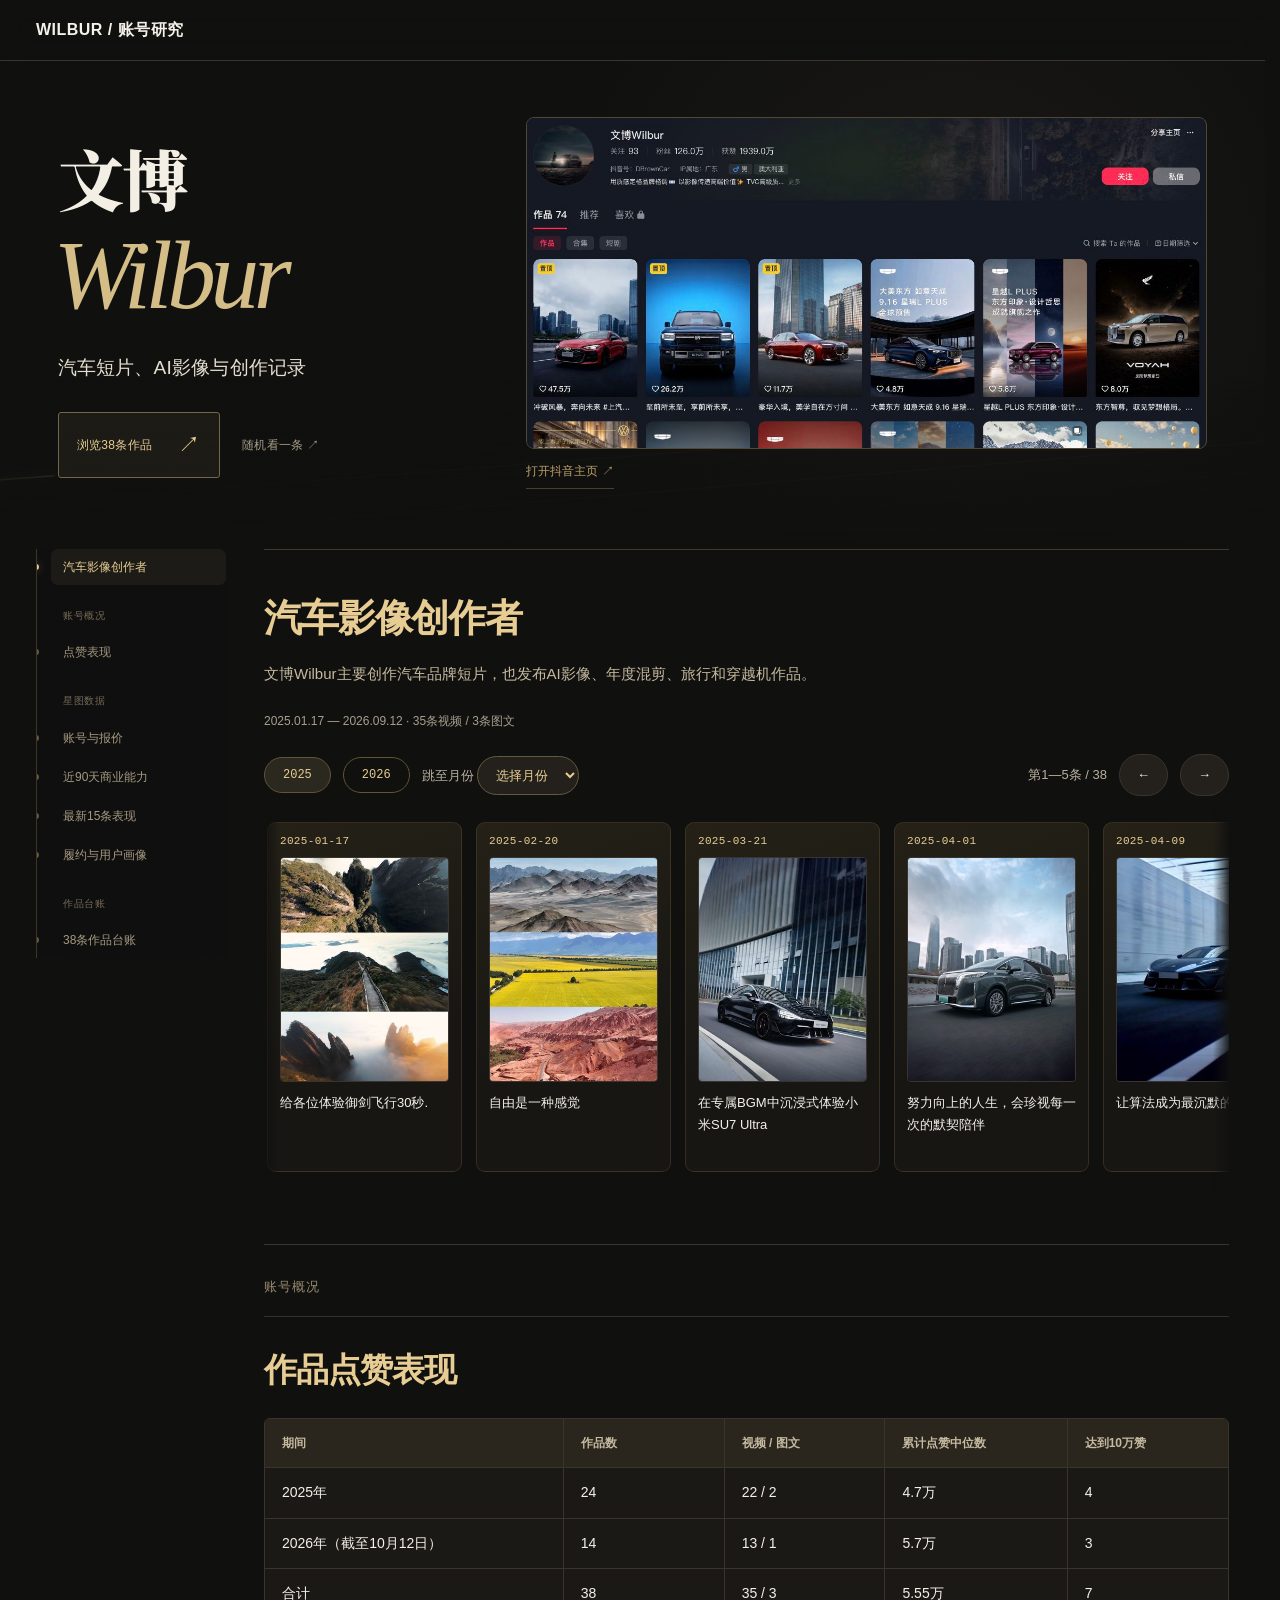
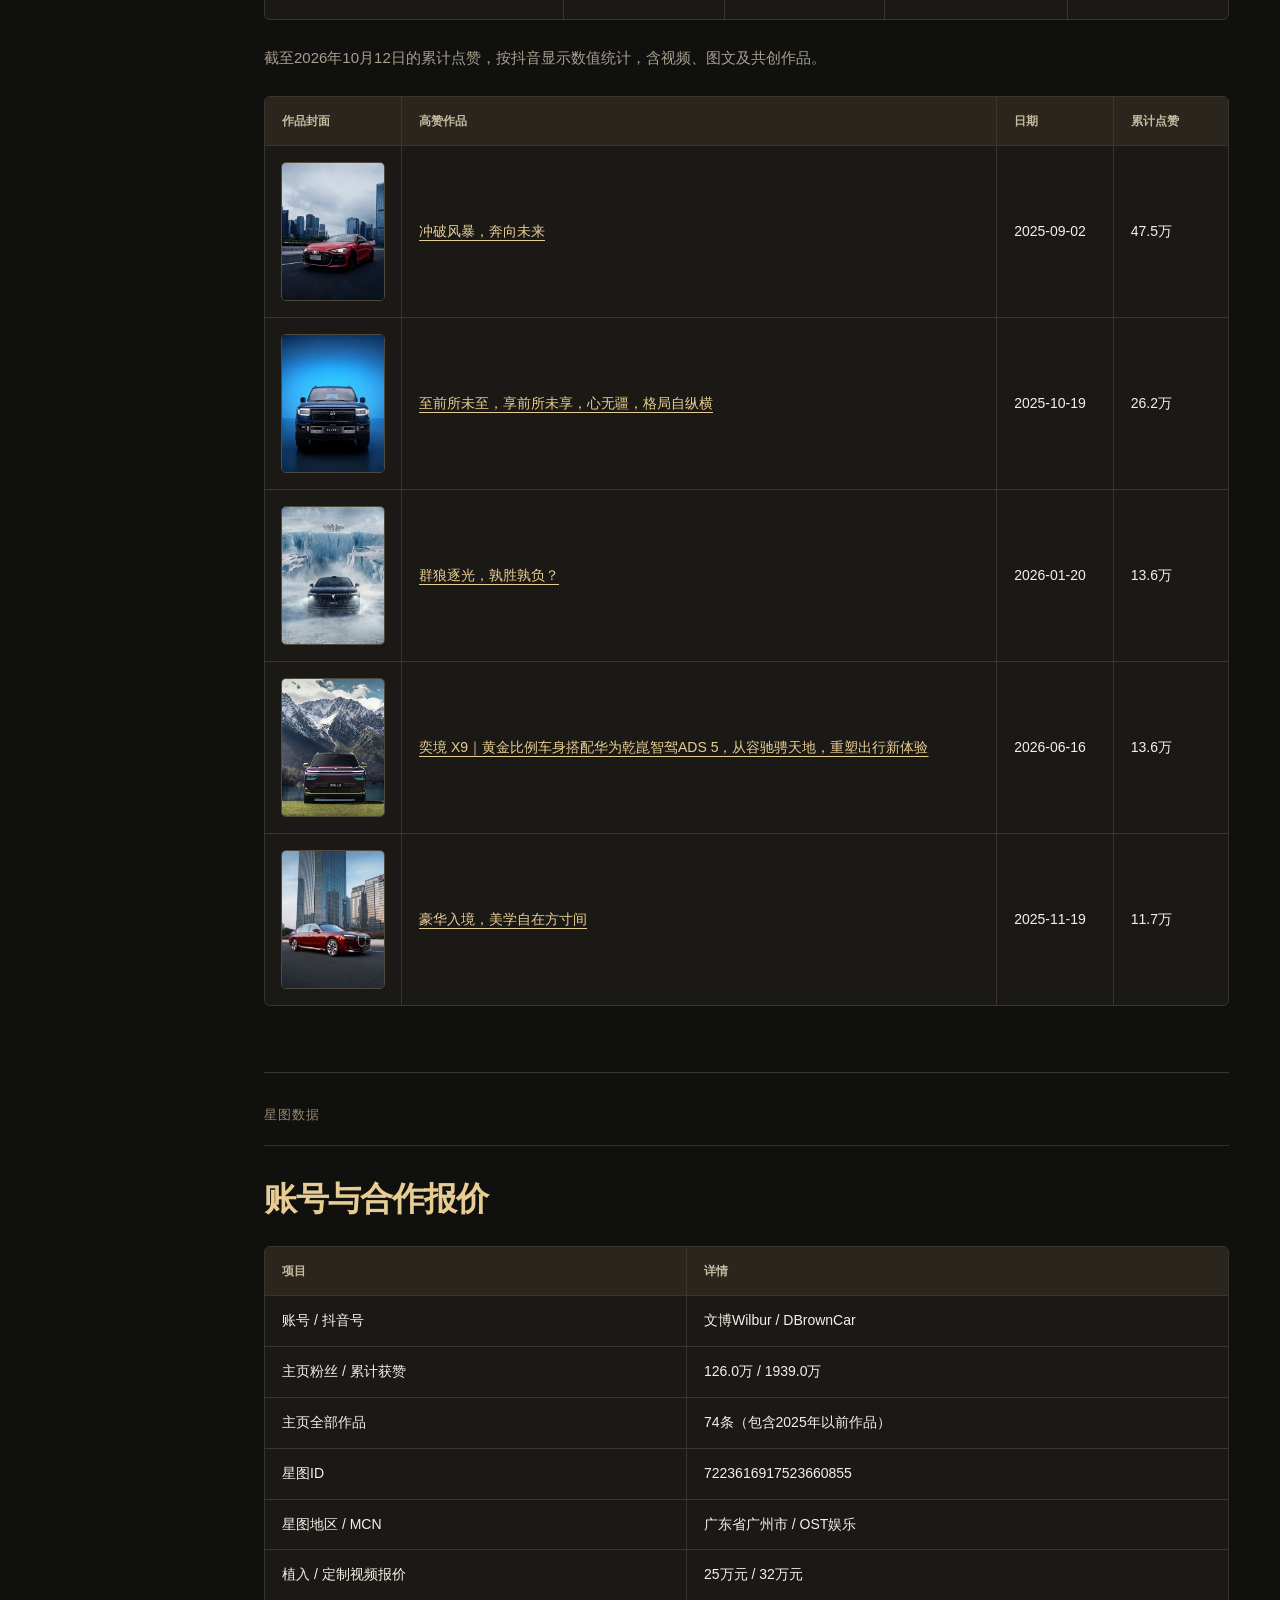
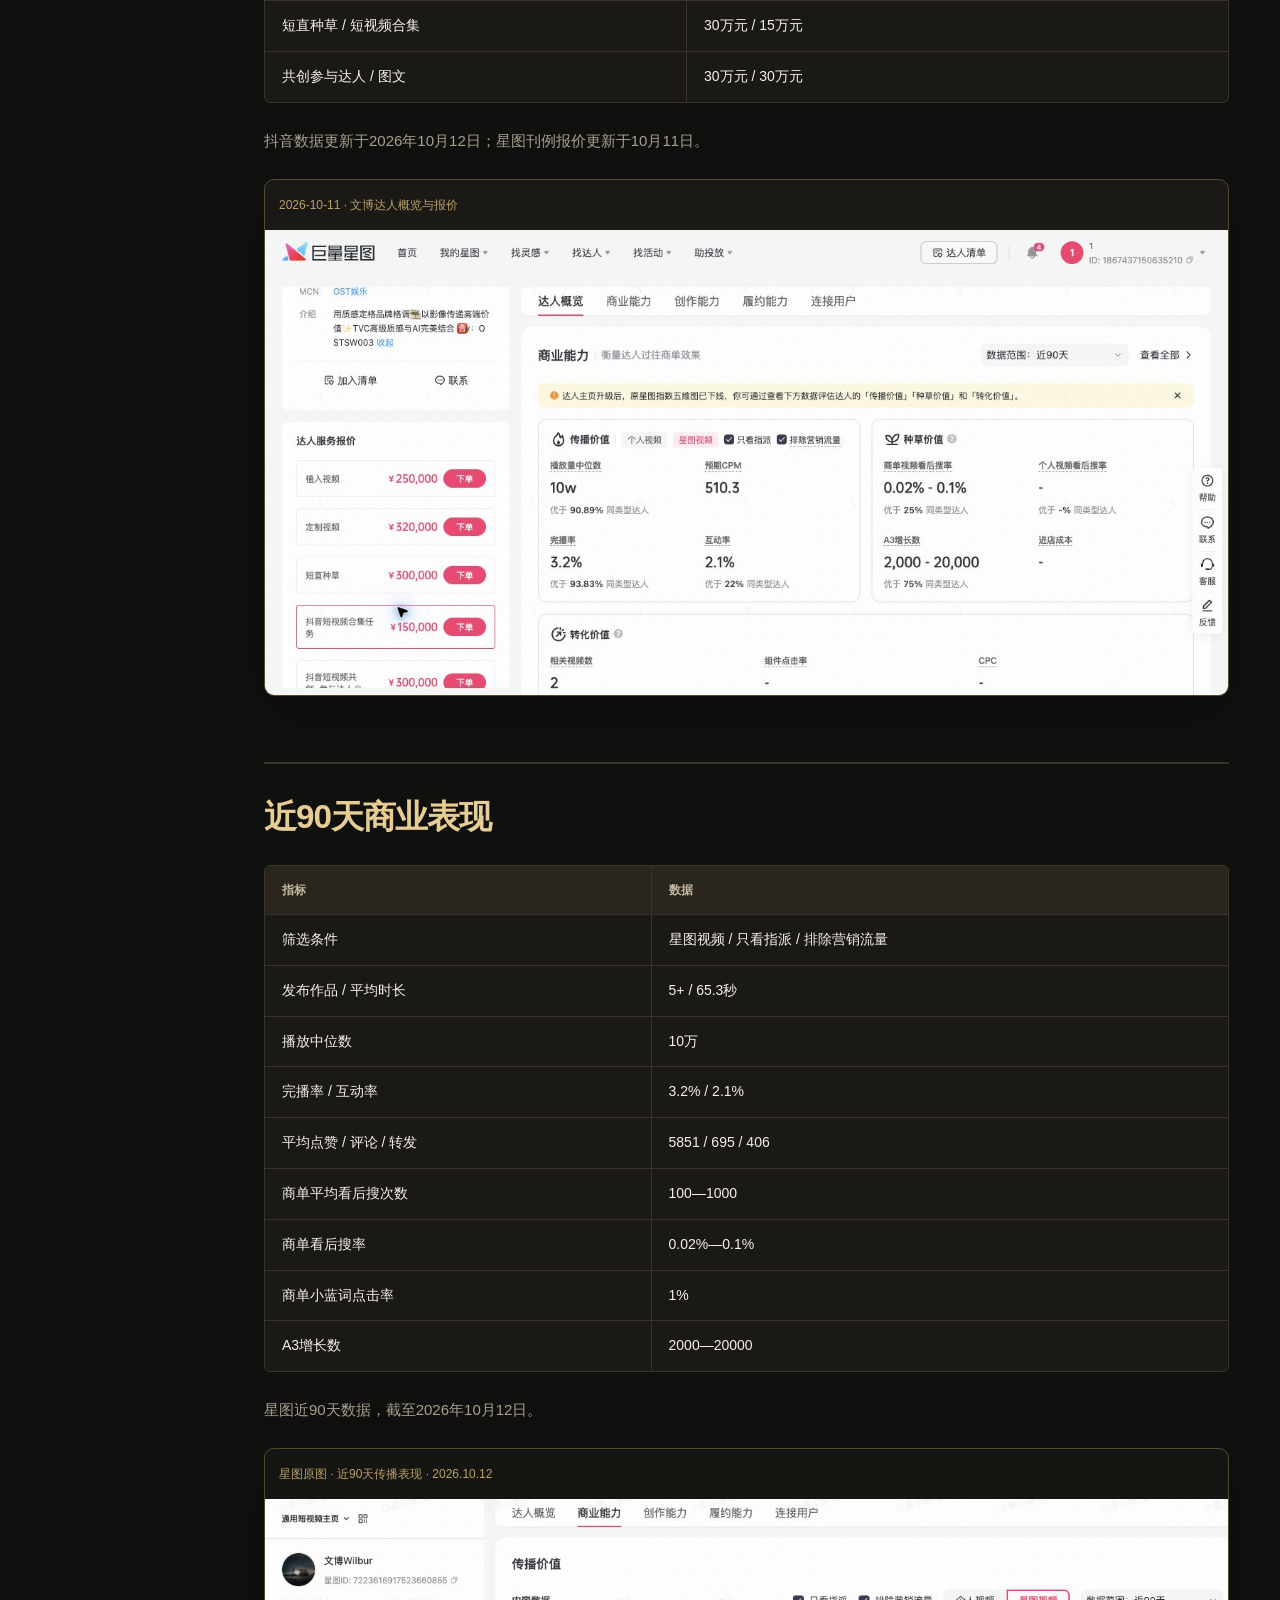
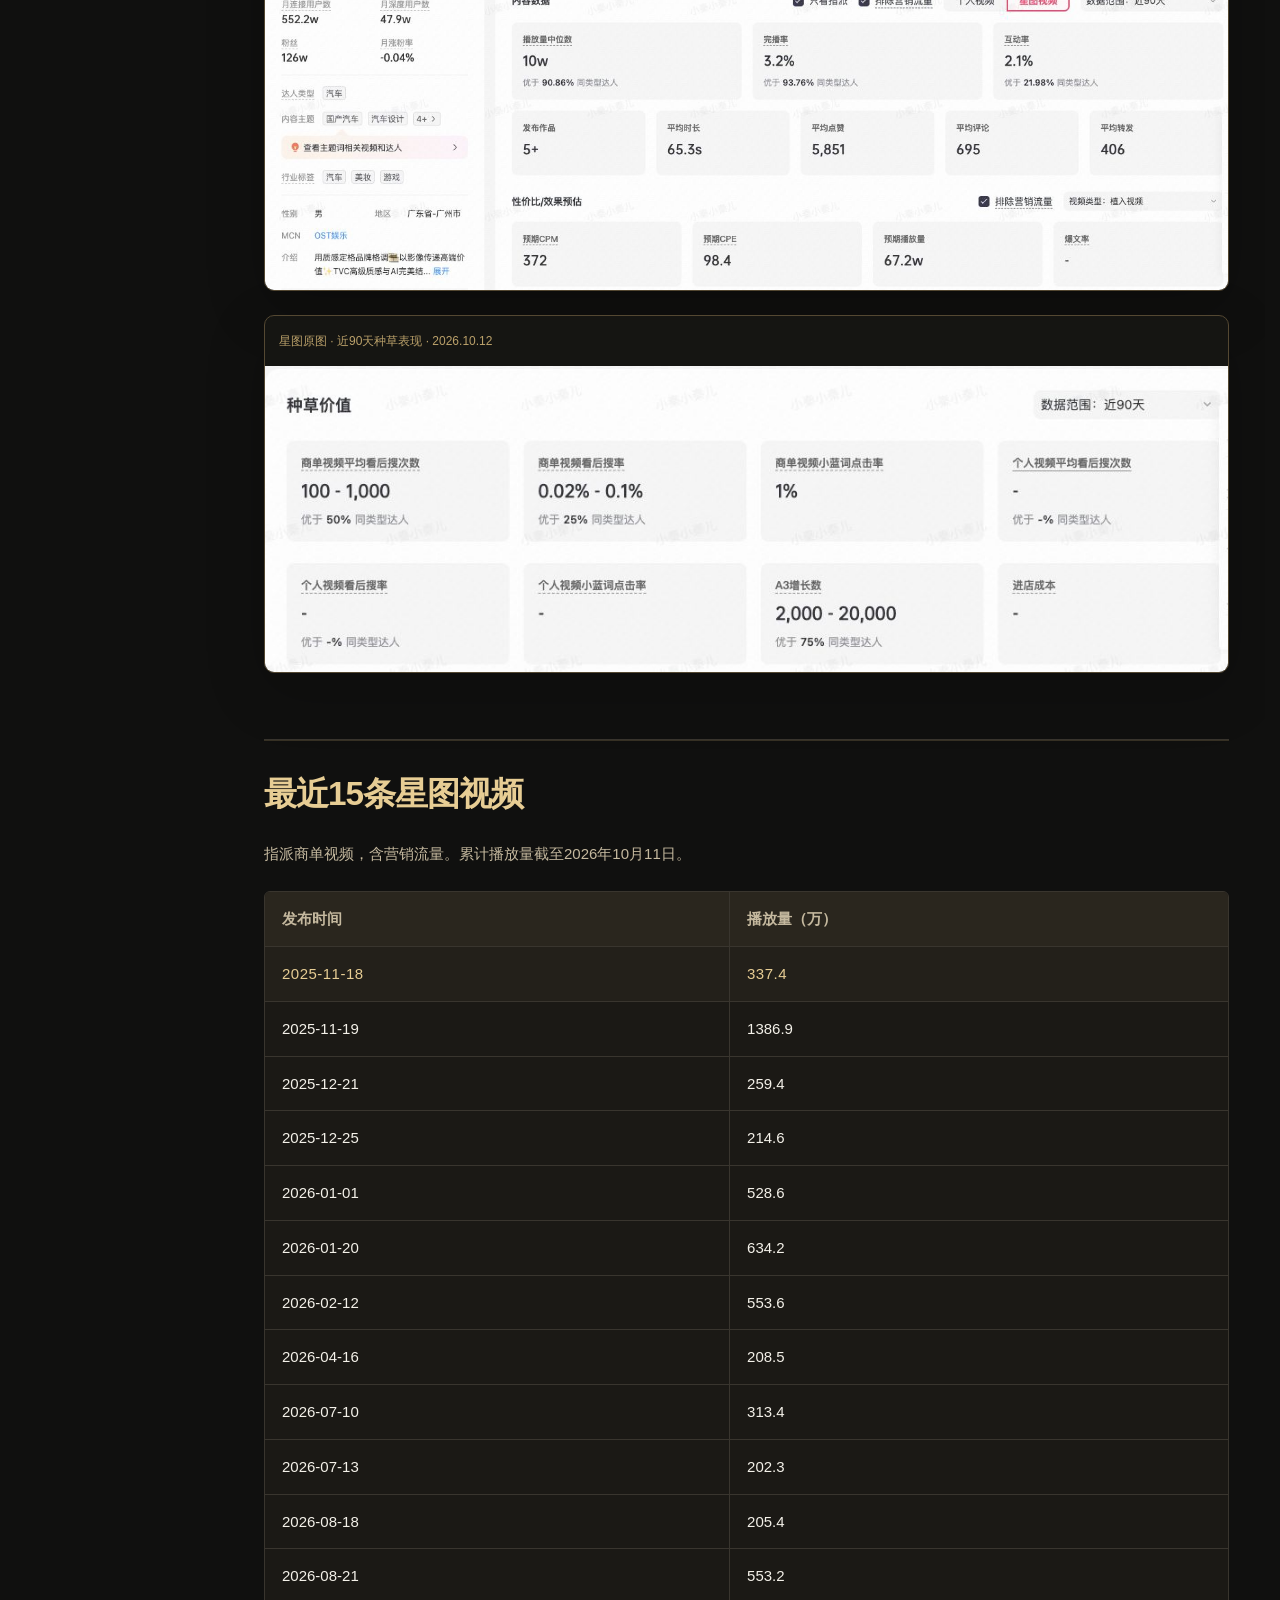
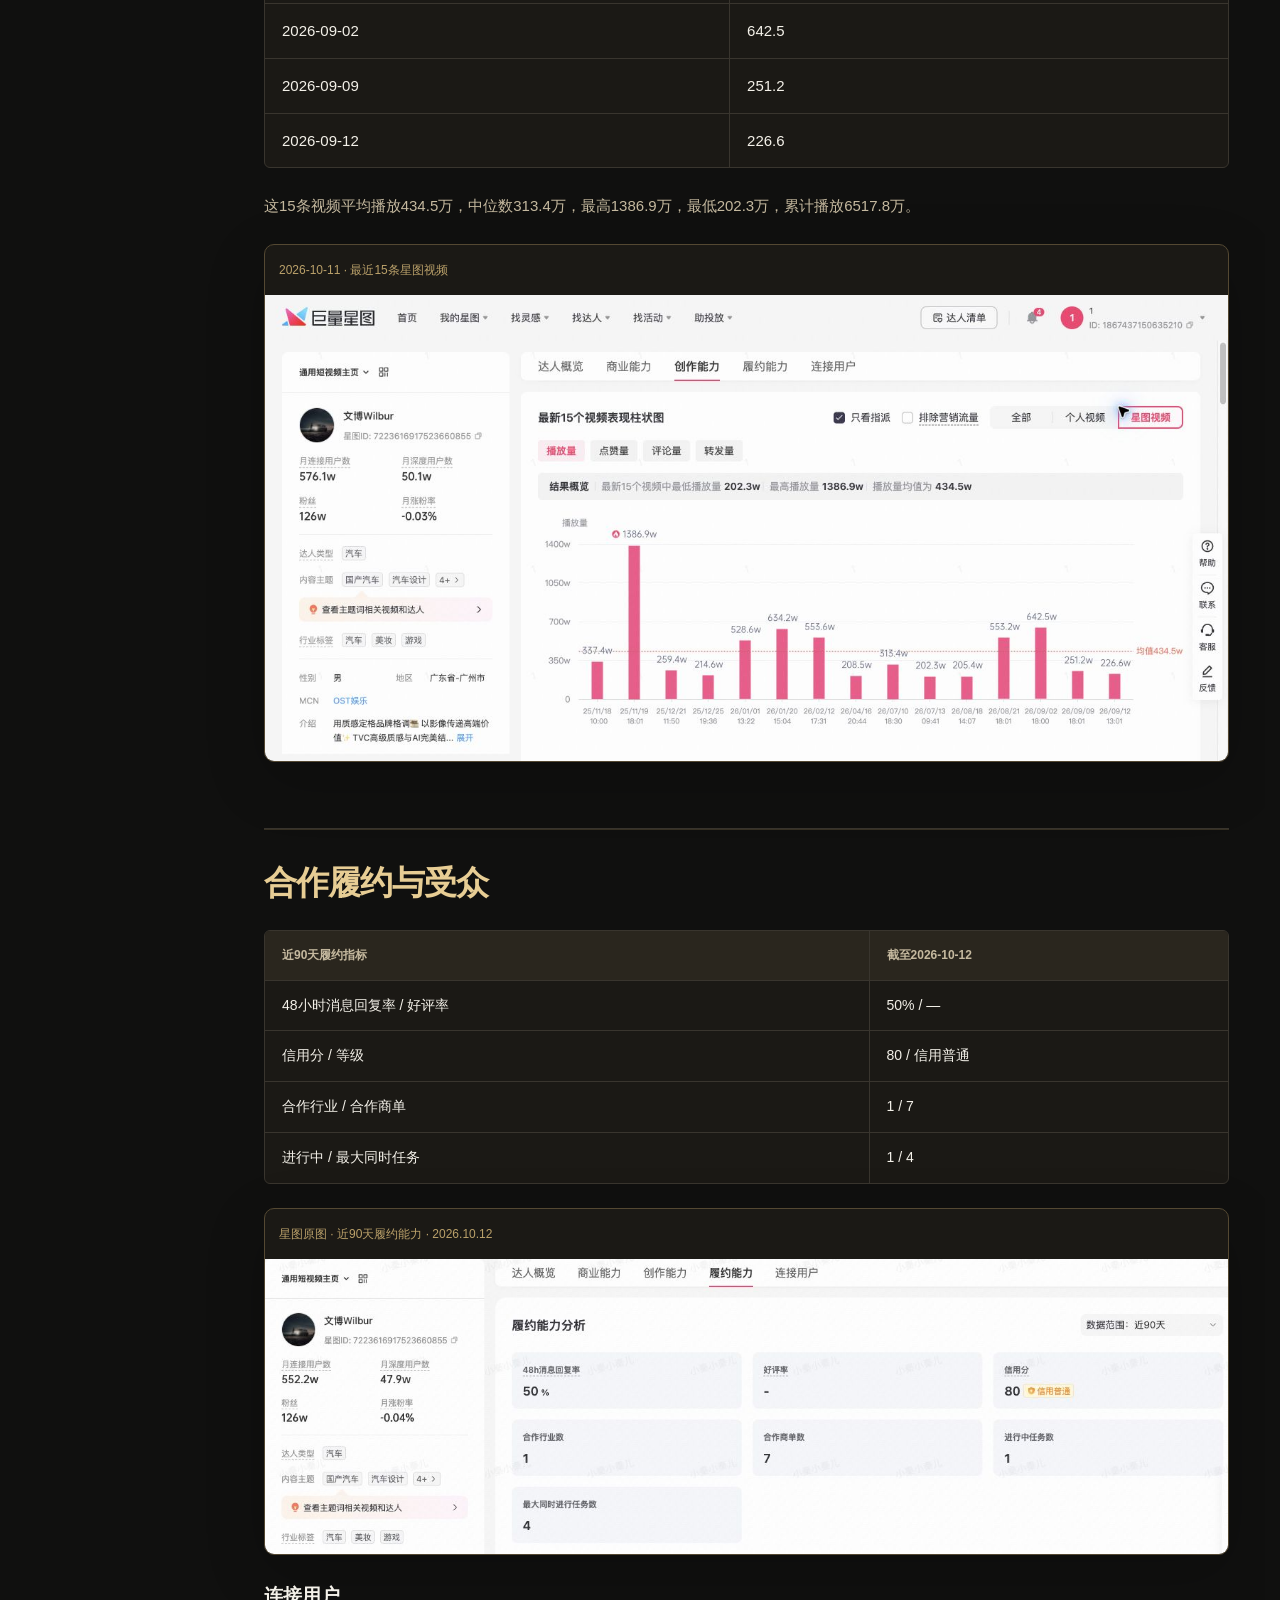
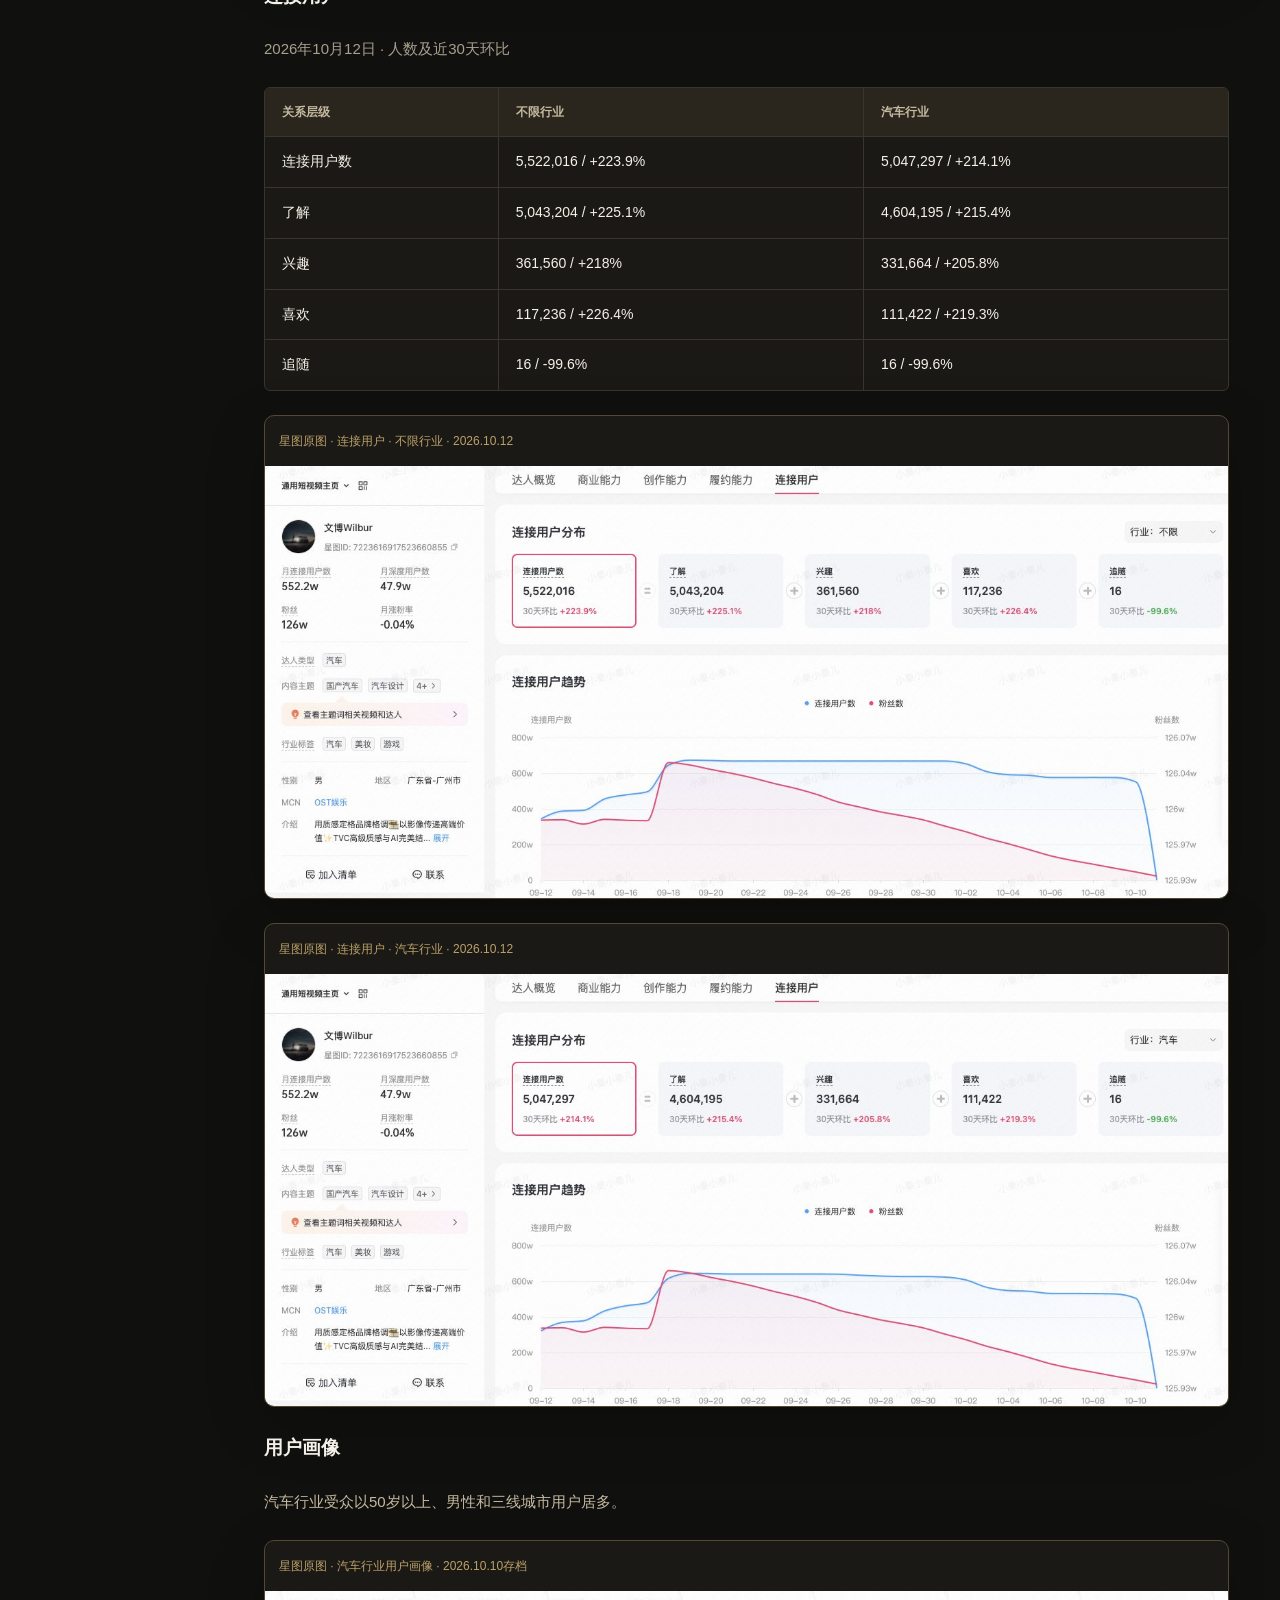
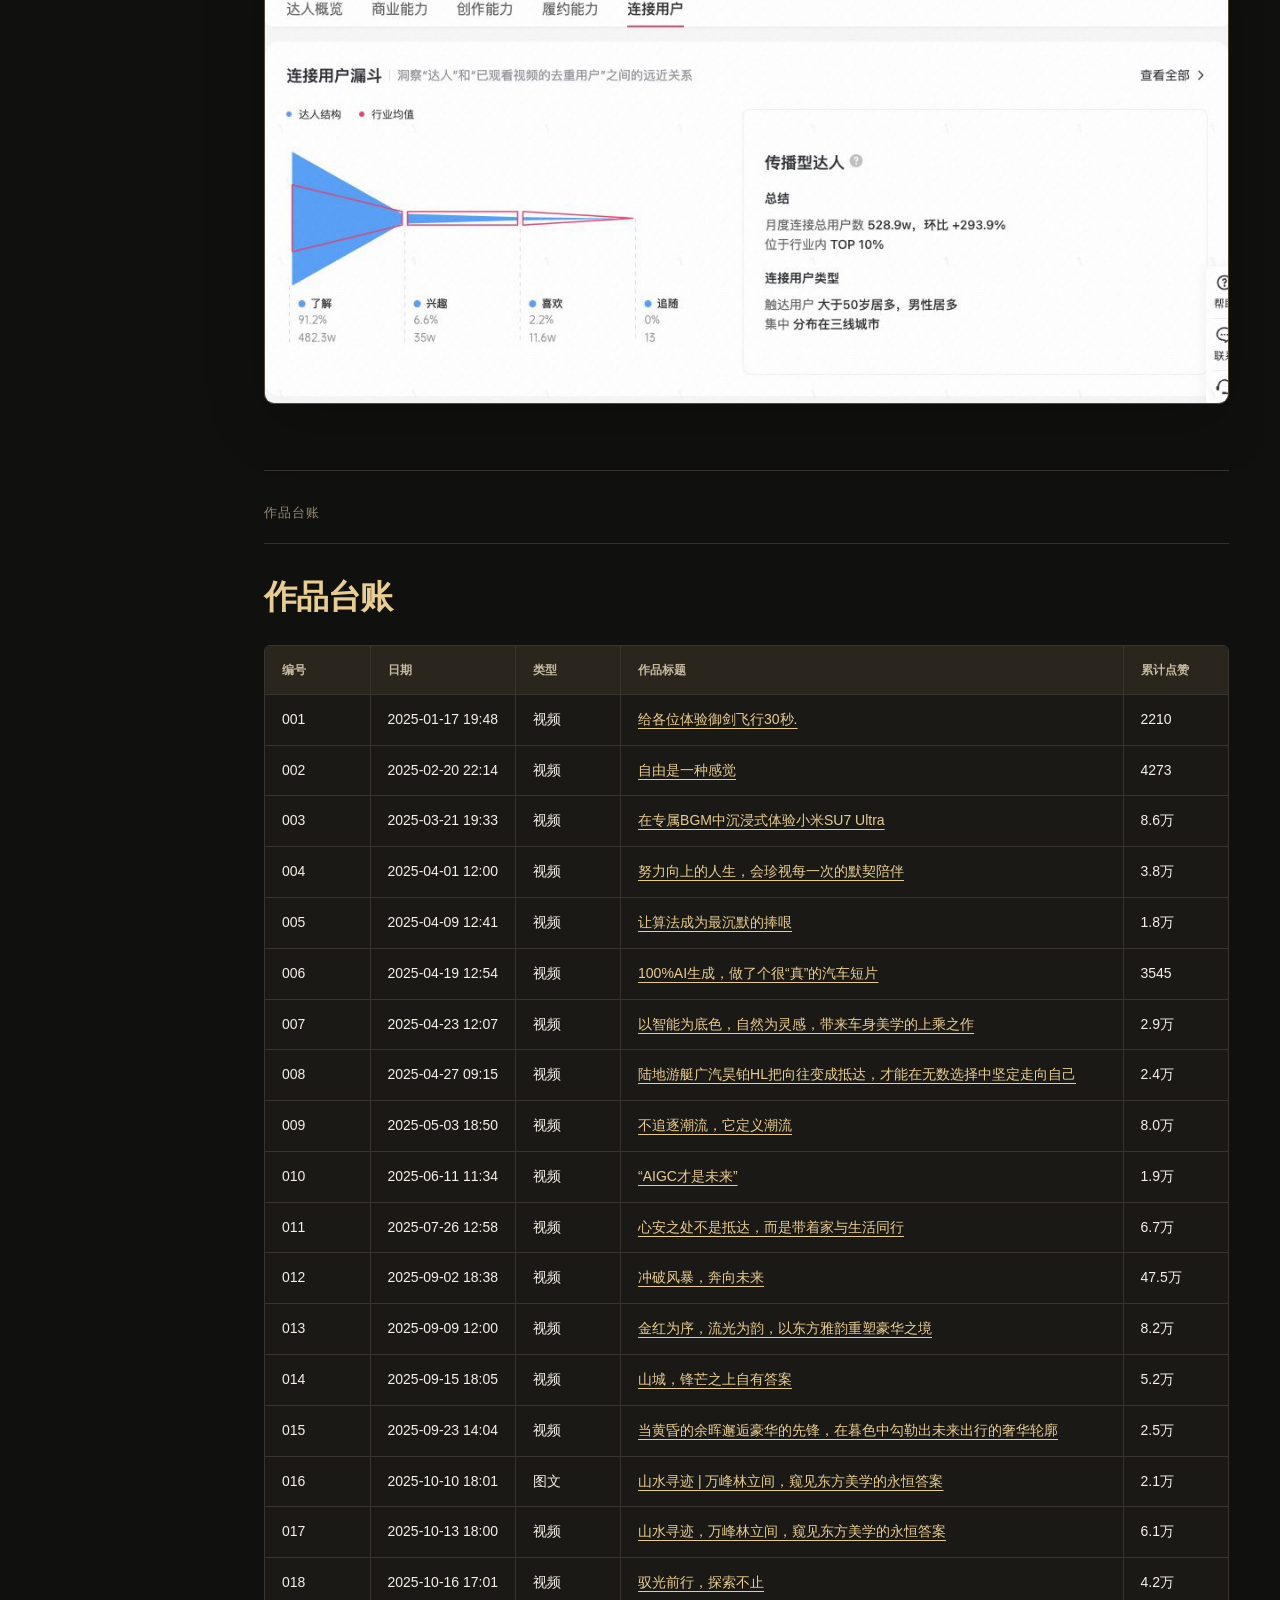
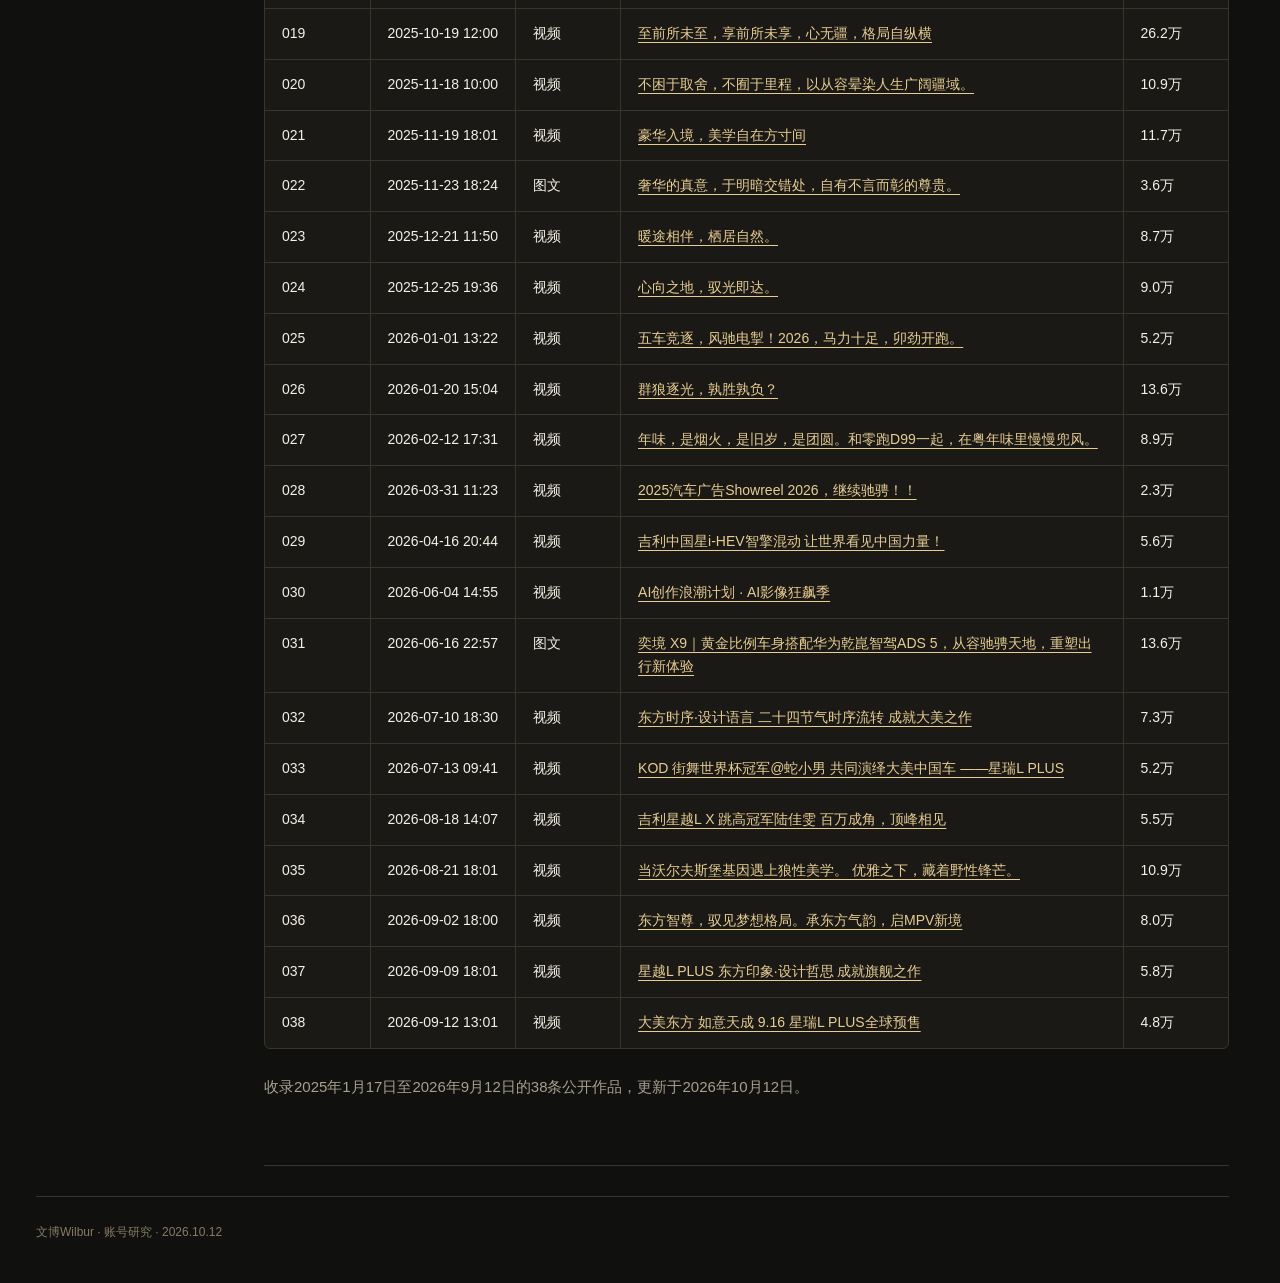
==== index.html @ b1f0f6d5 "Match sidebar creator section label with heading" ====
<!doctype html><html lang="zh-CN"><head><meta charset="utf-8"><meta name="viewport" content="width=device-width, initial-scale=1"><meta name="description" content="文博Wilbur，2025年至今公开作品时间线、真实封面与账号研究。"><title>文博Wilbur · 汽车影像研究</title><link rel="stylesheet" href="style.css"><link rel="stylesheet" href="wilbur.css?v=hero-layout-20261012"></head><body><header><div class="top"><a class="brand" href="#">WILBUR / 账号研究</a></div><div class="progress"></div></header><div class="hero modern-hero"><div class="hero-copy"><h1><span class="hero-name-cn">文博</span><span class="hero-name-en">Wilbur</span></h1><p class="hero-line">汽车短片、AI影像与创作记录</p><div class="hero-actions"><a class="start-reading" href="#timeline">浏览38条作品 <span>↗</span></a><button class="hero-random">随机看一条 ↗</button></div></div><div class="hero-gallery hero-profile"><div class="hero-gallery-inner"><button class="image-zoom hero-profile-shot" aria-label="放大文博抖音主页截图"><img src="assets/profile.png" width="1270" height="620" alt="文博Wilbur抖音主页，2026年10月12日截图"></button></div><a class="hero-account-link" href="https://www.douyin.com/user/MS4wLjABAAAAfcsv6IHdVB71cKGKNNSVqhjQp4huaR9O1pH9JF8JLadHslhi8GFaHE6Z5acv9zec" target="_blank" rel="noopener">打开抖音主页 ↗</a></div><div class="drive-scene" aria-hidden="true"><div class="drive-grid"></div><div class="drive-lane lane-one"></div><div class="drive-lane lane-two"></div><div class="drive-light"></div></div></div><div class="layout"><nav class="side" aria-label="报告目录"><a class="outline-link" href="#timeline">汽车影像创作者</a><span class="outline-group">账号概况</span><a class="outline-link" href="#performance">点赞表现</a><span class="outline-group">星图数据</span><a class="outline-link" href="#star">账号与报价</a><a class="outline-link" href="#business">近90天商业能力</a><a class="outline-link" href="#creative">最新15条表现</a><a class="outline-link" href="#audience">履约与用户画像</a><span class="outline-group">作品台账</span><a class="outline-link" href="#ledger">38条作品台账</a></nav><main><section id="timeline"><div class="section-head"><h2>汽车影像创作者</h2></div><p class="creator-intro">文博Wilbur主要创作汽车品牌短片，也发布AI影像、年度混剪、旅行和穿越机作品。</p><p class="scope-line">2025.01.17 — 2026.09.12 · 35条视频 / 3条图文</p><div class="film-toolbar"><button class="film-year" data-year="2025">2025</button><button class="film-year" data-year="2026">2026</button><label>跳至月份 <select id="film-month"><option value="">选择月份</option><option>2025-01</option><option>2025-02</option><option>2025-03</option><option>2025-04</option><option>2025-05</option><option>2025-06</option><option>2025-07</option><option>2025-09</option><option>2025-10</option><option>2025-11</option><option>2025-12</option><option>2026-01</option><option>2026-02</option><option>2026-03</option><option>2026-04</option><option>2026-06</option><option>2026-07</option><option>2026-08</option><option>2026-09</option></select></label><span id="film-progress"></span><button id="film-prev" class="btn" aria-label="向更早作品移动">←</button><button id="film-next" class="btn" aria-label="向更新作品移动">→</button></div><div class="film-stage"><div class="film-track" tabindex="0" aria-label="按时间正序的作品胶片带"><button class="film-card" data-i="0" aria-label="第1条，2025-01-17，给各位体验御剑飞行30秒."><time>2025-01-17<em></em></time><span class="film-art"><img class="film-cover" loading="lazy" src="covers/7460849857859685692.jpg" width="323" height="430" alt="原作品封面：给各位体验御剑飞行30秒."></span><strong>给各位体验御剑飞行30秒.</strong></button><button class="film-card" data-i="1" aria-label="第2条，2025-02-20，自由是一种感觉"><time>2025-02-20<em></em></time><span class="film-art"><img class="film-cover" loading="lazy" src="covers/7473504563211816249.jpg" width="323" height="430" alt="原作品封面：自由是一种感觉"></span><strong>自由是一种感觉</strong></button><button class="film-card" data-i="2" aria-label="第3条，2025-03-21，在专属BGM中沉浸式体验小米SU7 Ultra"><time>2025-03-21<em></em></time><span class="film-art"><img class="film-cover" loading="lazy" src="covers/7484195742333127995.jpg" width="323" height="430" alt="原作品封面：在专属BGM中沉浸式体验小米SU7 Ultra"></span><strong>在专属BGM中沉浸式体验小米SU7 Ultra</strong></button><button class="film-card" data-i="3" aria-label="第4条，2025-04-01，努力向上的人生，会珍视每一次的默契陪伴"><time>2025-04-01<em></em></time><span class="film-art"><img class="film-cover" loading="lazy" src="covers/7486715887626587451.jpg" width="323" height="430" alt="原作品封面：努力向上的人生，会珍视每一次的默契陪伴"></span><strong>努力向上的人生，会珍视每一次的默契陪伴</strong></button><button class="film-card" data-i="4" aria-label="第5条，2025-04-09，让算法成为最沉默的捧哏"><time>2025-04-09<em></em></time><span class="film-art"><img class="film-cover" loading="lazy" src="covers/7491168813887540539.jpg" width="323" height="430" alt="原作品封面：让算法成为最沉默的捧哏"></span><strong>让算法成为最沉默的捧哏</strong></button><button class="film-card" data-i="5" aria-label="第6条，2025-04-19，100%AI生成，做了个很“真”的汽车短片"><time>2025-04-19<em></em></time><span class="film-art"><img class="film-cover" loading="lazy" src="covers/7494883052229807418.jpg" width="323" height="430" alt="原作品封面：100%AI生成，做了个很“真”的汽车短片"></span><strong>100%AI生成，做了个很“真”的汽车短片</strong></button><button class="film-card" data-i="6" aria-label="第7条，2025-04-23，以智能为底色，自然为灵感，带来车身美学的上乘之作"><time>2025-04-23<em></em></time><span class="film-art"><img class="film-cover" loading="lazy" src="covers/7496184394651045179.jpg" width="323" height="430" alt="原作品封面：以智能为底色，自然为灵感，带来车身美学的上乘之作"></span><strong>以智能为底色，自然为灵感，带来车身美学的上乘之作</strong></button><button class="film-card" data-i="7" aria-label="第8条，2025-04-27，陆地游艇广汽昊铂HL把向往变成抵达，才能在无数选择中坚定走向自己"><time>2025-04-27<em></em></time><span class="film-art"><img class="film-cover" loading="lazy" src="covers/7497611413758774587.jpg" width="323" height="430" alt="原作品封面：陆地游艇广汽昊铂HL把向往变成抵达，才能在无数选择中坚定走向自己"></span><strong>陆地游艇广汽昊铂HL把向往变成抵达，才能在无数选择中坚定走向自己</strong></button><button class="film-card" data-i="8" aria-label="第9条，2025-05-03，不追逐潮流，它定义潮流"><time>2025-05-03<em></em></time><span class="film-art"><img class="film-cover" loading="lazy" src="covers/7500148041053654332.jpg" width="323" height="430" alt="原作品封面：不追逐潮流，它定义潮流"></span><strong>不追逐潮流，它定义潮流</strong></button><button class="film-card" data-i="9" aria-label="第10条，2025-06-11，“AIGC才是未来”"><time>2025-06-11<em></em></time><span class="film-art"><img class="film-cover" loading="lazy" src="covers/7514529995629612345.jpg" width="323" height="430" alt="原作品封面：“AIGC才是未来”"></span><strong>“AIGC才是未来”</strong></button><button class="film-card" data-i="10" aria-label="第11条，2025-07-26，心安之处不是抵达，而是带着家与生活同行"><time>2025-07-26<em></em></time><span class="film-art"><img class="film-cover" loading="lazy" src="covers/7531233582686326074.jpg" width="323" height="430" alt="原作品封面：心安之处不是抵达，而是带着家与生活同行"></span><strong>心安之处不是抵达，而是带着家与生活同行</strong></button><button class="film-card" data-i="11" aria-label="第12条，2025-09-02，冲破风暴，奔向未来"><time>2025-09-02<em></em></time><span class="film-art"><img class="film-cover" loading="lazy" src="covers/7545371178350546234.jpg" width="323" height="430" alt="原作品封面：冲破风暴，奔向未来"></span><strong>冲破风暴，奔向未来</strong></button><button class="film-card" data-i="12" aria-label="第13条，2025-09-09，金红为序，流光为韵，以东方雅韵重塑豪华之境"><time>2025-09-09<em></em></time><span class="film-art"><img class="film-cover" loading="lazy" src="covers/7547738810286624059.jpg" width="323" height="430" alt="原作品封面：金红为序，流光为韵，以东方雅韵重塑豪华之境"></span><strong>金红为序，流光为韵，以东方雅韵重塑豪华之境</strong></button><button class="film-card" data-i="13" aria-label="第14条，2025-09-15，山城，锋芒之上自有答案"><time>2025-09-15<em></em></time><span class="film-art"><img class="film-cover" loading="lazy" src="covers/7549793632922209596.jpg" width="323" height="430" alt="原作品封面：山城，锋芒之上自有答案"></span><strong>山城，锋芒之上自有答案</strong></button><button class="film-card" data-i="14" aria-label="第15条，2025-09-23，当黄昏的余晖邂逅豪华的先锋，在暮色中勾勒出未来出行的奢华轮廓"><time>2025-09-23<em></em></time><span class="film-art"><img class="film-cover" loading="lazy" src="covers/7553161465496603962.jpg" width="323" height="430" alt="原作品封面：当黄昏的余晖邂逅豪华的先锋，在暮色中勾勒出未来出行的奢华轮廓"></span><strong>当黄昏的余晖邂逅豪华的先锋，在暮色中勾勒出未来出行的奢华轮廓</strong></button><button class="film-card" data-i="15" aria-label="第16条，2025-10-10，山水寻迹 | 万峰林立间，窥见东方美学的永恒答案"><time>2025-10-10<em>图文</em></time><span class="film-art"><img class="film-cover" loading="lazy" src="covers/7559184441769659705.jpg" width="323" height="430" alt="原作品封面：山水寻迹 | 万峰林立间，窥见东方美学的永恒答案"></span><strong>山水寻迹 | 万峰林立间，窥见东方美学的永恒答案</strong></button><button class="film-card" data-i="16" aria-label="第17条，2025-10-13，山水寻迹，万峰林立间，窥见东方美学的永恒答案"><time>2025-10-13<em></em></time><span class="film-art"><img class="film-cover" loading="lazy" src="covers/7560275098596412732.jpg" width="323" height="430" alt="原作品封面：山水寻迹，万峰林立间，窥见东方美学的永恒答案"></span><strong>山水寻迹，万峰林立间，窥见东方美学的永恒答案</strong></button><button class="film-card" data-i="17" aria-label="第18条，2025-10-16，驭光前行，探索不止"><time>2025-10-16<em></em></time><span class="film-art"><img class="film-cover" loading="lazy" src="covers/7561687374112836923.jpg" width="323" height="430" alt="原作品封面：驭光前行，探索不止"></span><strong>驭光前行，探索不止</strong></button><button class="film-card" data-i="18" aria-label="第19条，2025-10-19，至前所未至，享前所未享，心无疆，格局自纵横"><time>2025-10-19<em></em></time><span class="film-art"><img class="film-cover" loading="lazy" src="covers/7562530556215774521.jpg" width="323" height="430" alt="原作品封面：至前所未至，享前所未享，心无疆，格局自纵横"></span><strong>至前所未至，享前所未享，心无疆，格局自纵横</strong></button><button class="film-card" data-i="19" aria-label="第20条，2025-11-18，不困于取舍，不囿于里程，以从容晕染人生广阔疆域。"><time>2025-11-18<em></em></time><span class="film-art"><img class="film-cover" loading="lazy" src="covers/7572166191164514993.jpg" width="323" height="430" alt="原作品封面：不困于取舍，不囿于里程，以从容晕染人生广阔疆域。"></span><strong>不困于取舍，不囿于里程，以从容晕染人生广阔疆域。</strong></button><button class="film-card" data-i="20" aria-label="第21条，2025-11-19，豪华入境，美学自在方寸间"><time>2025-11-19<em></em></time><span class="film-art"><img class="film-cover" loading="lazy" src="covers/7574335920816932209.jpg" width="323" height="430" alt="原作品封面：豪华入境，美学自在方寸间"></span><strong>豪华入境，美学自在方寸间</strong></button><button class="film-card" data-i="21" aria-label="第22条，2025-11-23，奢华的真意，于明暗交错处，自有不言而彰的尊贵。"><time>2025-11-23<em>图文</em></time><span class="film-art"><img class="film-cover" loading="lazy" src="covers/7575854670037477297.jpg" width="323" height="430" alt="原作品封面：奢华的真意，于明暗交错处，自有不言而彰的尊贵。"></span><strong>奢华的真意，于明暗交错处，自有不言而彰的尊贵。</strong></button><button class="film-card" data-i="22" aria-label="第23条，2025-12-21，暖途相伴，栖居⾃然。"><time>2025-12-21<em></em></time><span class="film-art"><img class="film-cover" loading="lazy" src="covers/7585995519324622138.jpg" width="323" height="430" alt="原作品封面：暖途相伴，栖居⾃然。"></span><strong>暖途相伴，栖居⾃然。</strong></button><button class="film-card" data-i="23" aria-label="第24条，2025-12-25，⼼向之地，驭光即达。"><time>2025-12-25<em></em></time><span class="film-art"><img class="film-cover" loading="lazy" src="covers/7587733475689893169.jpg" width="323" height="430" alt="原作品封面：⼼向之地，驭光即达。"></span><strong>⼼向之地，驭光即达。</strong></button><button class="film-card" data-i="24" aria-label="第25条，2026-01-01，五车竞逐，风驰电掣！2026，马力十足，卯劲开跑。"><time>2026-01-01<em></em></time><span class="film-art"><img class="film-cover" loading="lazy" src="covers/7590233492169607345.jpg" width="323" height="430" alt="原作品封面：五车竞逐，风驰电掣！2026，马力十足，卯劲开跑。"></span><strong>五车竞逐，风驰电掣！2026，马力十足，卯劲开跑。</strong></button><button class="film-card" data-i="25" aria-label="第26条，2026-01-20，群狼逐光，孰胜孰负？"><time>2026-01-20<em></em></time><span class="film-art"><img class="film-cover" loading="lazy" src="covers/7592557908073819897.jpg" width="323" height="430" alt="原作品封面：群狼逐光，孰胜孰负？"></span><strong>群狼逐光，孰胜孰负？</strong></button><button class="film-card" data-i="26" aria-label="第27条，2026-02-12，年味，是烟火，是旧岁，是团圆。和零跑D99一起，在粤年味里慢慢兜风。"><time>2026-02-12<em></em></time><span class="film-art"><img class="film-cover" loading="lazy" src="covers/7605835552190137521.jpg" width="323" height="430" alt="原作品封面：年味，是烟火，是旧岁，是团圆。和零跑D99一起，在粤年味里慢慢兜风。"></span><strong>年味，是烟火，是旧岁，是团圆。和零跑D99一起，在粤年味里慢慢兜风。</strong></button><button class="film-card" data-i="27" aria-label="第28条，2026-03-31，2025汽车广告Showreel 2026，继续驰骋！！"><time>2026-03-31<em></em></time><span class="film-art"><img class="film-cover" loading="lazy" src="covers/7623252483519467121.jpg" width="323" height="430" alt="原作品封面：2025汽车广告Showreel 2026，继续驰骋！！"></span><strong>2025汽车广告Showreel 2026，继续驰骋！！</strong></button><button class="film-card" data-i="28" aria-label="第29条，2026-04-16，吉利中国星i-HEV智擎混动 让世界看见中国力量！"><time>2026-04-16<em></em></time><span class="film-art"><img class="film-cover" loading="lazy" src="covers/7629303437021433521.jpg" width="323" height="430" alt="原作品封面：吉利中国星i-HEV智擎混动 让世界看见中国力量！"></span><strong>吉利中国星i-HEV智擎混动 让世界看见中国力量！</strong></button><button class="film-card" data-i="29" aria-label="第30条，2026-06-04，AI创作浪潮计划 · AI影像狂飙季"><time>2026-06-04<em></em></time><span class="film-art"><img class="film-cover" loading="lazy" src="covers/7647430247970068091.jpg" width="323" height="430" alt="原作品封面：AI创作浪潮计划 · AI影像狂飙季"></span><strong>AI创作浪潮计划 · AI影像狂飙季</strong></button><button class="film-card" data-i="30" aria-label="第31条，2026-06-16，奕境 X9｜黄金比例车身搭配华为乾崑智驾ADS 5，从容驰骋天地，重塑出行新体验"><time>2026-06-16<em>图文</em></time><span class="film-art"><img class="film-cover" loading="lazy" src="covers/7652002006555969009.jpg" width="323" height="430" alt="原作品封面：奕境 X9｜黄金比例车身搭配华为乾崑智驾ADS 5，从容驰骋天地，重塑出行新体验"></span><strong>奕境 X9｜黄金比例车身搭配华为乾崑智驾ADS 5，从容驰骋天地，重塑出行新体验</strong></button><button class="film-card" data-i="31" aria-label="第32条，2026-07-10，东方时序·设计语言 二十四节气时序流转 成就大美之作"><time>2026-07-10<em></em></time><span class="film-art"><img class="film-cover" loading="lazy" src="covers/7660794986871860593.jpg" width="323" height="430" alt="原作品封面：东方时序·设计语言 二十四节气时序流转 成就大美之作"></span><strong>东方时序·设计语言 二十四节气时序流转 成就大美之作</strong></button><button class="film-card" data-i="32" aria-label="第33条，2026-07-13，KOD 街舞世界杯冠军@蛇小男 共同演绎大美中国车 ——星瑞L PLUS"><time>2026-07-13<em></em></time><span class="film-art"><img class="film-cover" loading="lazy" src="covers/7661229748567771761.jpg" width="323" height="430" alt="原作品封面：KOD 街舞世界杯冠军@蛇小男 共同演绎大美中国车 ——星瑞L PLUS"></span><strong>KOD 街舞世界杯冠军@蛇小男 共同演绎大美中国车 ——星瑞L PLUS</strong></button><button class="film-card" data-i="33" aria-label="第34条，2026-08-18，吉利星越L X 跳高冠军陆佳雯 百万成角，顶峰相见"><time>2026-08-18<em></em></time><span class="film-art"><img class="film-cover" loading="lazy" src="covers/7675209980656555249.jpg" width="323" height="430" alt="原作品封面：吉利星越L X 跳高冠军陆佳雯 百万成角，顶峰相见"></span><strong>吉利星越L X 跳高冠军陆佳雯 百万成角，顶峰相见</strong></button><button class="film-card" data-i="34" aria-label="第35条，2026-08-21，当沃尔夫斯堡基因遇上狼性美学。 优雅之下，藏着野性锋芒。"><time>2026-08-21<em></em></time><span class="film-art"><img class="film-cover" loading="lazy" src="covers/7676365872517425841.jpg" width="323" height="430" alt="原作品封面：当沃尔夫斯堡基因遇上狼性美学。 优雅之下，藏着野性锋芒。"></span><strong>当沃尔夫斯堡基因遇上狼性美学。 优雅之下，藏着野性锋芒。</strong></button><button class="film-card" data-i="35" aria-label="第36条，2026-09-02，东方智尊，驭见梦想格局。承东方气韵，启MPV新境"><time>2026-09-02<em></em></time><span class="film-art"><img class="film-cover" loading="lazy" src="covers/7680456800948410618.jpg" width="323" height="430" alt="原作品封面：东方智尊，驭见梦想格局。承东方气韵，启MPV新境"></span><strong>东方智尊，驭见梦想格局。承东方气韵，启MPV新境</strong></button><button class="film-card" data-i="36" aria-label="第37条，2026-09-09，星越L PLUS 东方印象·设计哲思 成就旗舰之作"><time>2026-09-09<em></em></time><span class="film-art"><img class="film-cover" loading="lazy" src="covers/7683412493729085049.jpg" width="323" height="430" alt="原作品封面：星越L PLUS 东方印象·设计哲思 成就旗舰之作"></span><strong>星越L PLUS 东方印象·设计哲思 成就旗舰之作</strong></button><button class="film-card" data-i="37" aria-label="第38条，2026-09-12，大美东方 如意天成 9.16 星瑞L PLUS全球预售"><time>2026-09-12<em></em></time><span class="film-art"><img class="film-cover" loading="lazy" src="covers/7684320614493136881.jpg" width="323" height="430" alt="原作品封面：大美东方 如意天成 9.16 星瑞L PLUS全球预售"></span><strong>大美东方 如意天成 9.16 星瑞L PLUS全球预售</strong></button></div></div></section><section id="research"><div class="research-group"><h2 class="research-group-label">账号概况</h2><section class="research-card" id="performance"><div class="section-head"><h2>作品点赞表现</h2></div><div class="table-scroll"><table><tr><th>期间</th><th>作品数</th><th>视频 / 图文</th><th>累计点赞中位数</th><th>达到10万赞</th></tr><tr><td>2025年</td><td>24</td><td>22 / 2</td><td>4.7万</td><td>4</td></tr><tr><td>2026年（截至10月12日）</td><td>14</td><td>13 / 1</td><td>5.7万</td><td>3</td></tr><tr><td>合计</td><td>38</td><td>35 / 3</td><td>5.55万</td><td>7</td></tr></table></div><p class="source-note">截至2026年10月12日的累计点赞，按抖音显示数值统计，含视频、图文及共创作品。</p><div class="liked-works"><div class="table-scroll"><table><tr><th>作品封面</th><th>高赞作品</th><th>日期</th><th>累计点赞</th></tr><tr><td><a class="liked-cover" href="https://www.douyin.com/video/7545371178350546234" target="_blank" rel="noopener" aria-label="打开冲破风暴，奔向未来"><img src="covers/7545371178350546234.jpg" width="323" height="430" loading="lazy" alt="冲破风暴，奔向未来原作品封面"></a></td><td><a href="https://www.douyin.com/video/7545371178350546234" target="_blank" rel="noopener">冲破风暴，奔向未来</a></td><td>2025-09-02</td><td>47.5万</td></tr><tr><td><a class="liked-cover" href="https://www.douyin.com/video/7562530556215774521" target="_blank" rel="noopener" aria-label="打开至前所未至，享前所未享，心无疆，格局自纵横"><img src="covers/7562530556215774521.jpg" width="323" height="430" loading="lazy" alt="至前所未至，享前所未享，心无疆，格局自纵横原作品封面"></a></td><td><a href="https://www.douyin.com/video/7562530556215774521" target="_blank" rel="noopener">至前所未至，享前所未享，心无疆，格局自纵横</a></td><td>2025-10-19</td><td>26.2万</td></tr><tr><td><a class="liked-cover" href="https://www.douyin.com/video/7592557908073819897" target="_blank" rel="noopener" aria-label="打开群狼逐光，孰胜孰负？"><img src="covers/7592557908073819897.jpg" width="323" height="430" loading="lazy" alt="群狼逐光，孰胜孰负？原作品封面"></a></td><td><a href="https://www.douyin.com/video/7592557908073819897" target="_blank" rel="noopener">群狼逐光，孰胜孰负？</a></td><td>2026-01-20</td><td>13.6万</td></tr><tr><td><a class="liked-cover" href="https://www.douyin.com/note/7652002006555969009" target="_blank" rel="noopener" aria-label="打开奕境 X9｜黄金比例车身搭配华为乾崑智驾ADS 5，从容驰骋天地，重塑出行新体验"><img src="covers/7652002006555969009.jpg" width="323" height="430" loading="lazy" alt="奕境 X9｜黄金比例车身搭配华为乾崑智驾ADS 5，从容驰骋天地，重塑出行新体验原作品封面"></a></td><td><a href="https://www.douyin.com/note/7652002006555969009" target="_blank" rel="noopener">奕境 X9｜黄金比例车身搭配华为乾崑智驾ADS 5，从容驰骋天地，重塑出行新体验</a></td><td>2026-06-16</td><td>13.6万</td></tr><tr><td><a class="liked-cover" href="https://www.douyin.com/video/7574335920816932209" target="_blank" rel="noopener" aria-label="打开豪华入境，美学自在方寸间"><img src="covers/7574335920816932209.jpg" width="323" height="430" loading="lazy" alt="豪华入境，美学自在方寸间原作品封面"></a></td><td><a href="https://www.douyin.com/video/7574335920816932209" target="_blank" rel="noopener">豪华入境，美学自在方寸间</a></td><td>2025-11-19</td><td>11.7万</td></tr></table></div></div></section></div><div class="research-group"><h2 class="research-group-label">星图数据</h2><section class="research-card" id="star"><div class="section-head"><h2>账号与合作报价</h2></div><div class="table-scroll"><table><tr><th>项目</th><th>详情</th></tr><tr><td>账号 / 抖音号</td><td>文博Wilbur / DBrownCar</td></tr><tr><td>主页粉丝 / 累计获赞</td><td>126.0万 / 1939.0万</td></tr><tr><td>主页全部作品</td><td>74条（包含2025年以前作品）</td></tr><tr><td>星图ID</td><td>7223616917523660855</td></tr><tr><td>星图地区 / MCN</td><td>广东省广州市 / OST娱乐</td></tr><tr><td>植入 / 定制视频报价</td><td>25万元 / 32万元</td></tr><tr><td>短直种草 / 短视频合集</td><td>30万元 / 15万元</td></tr><tr><td>共创参与达人 / 图文</td><td>30万元 / 30万元</td></tr></table></div><p class="source-note">抖音数据更新于2026年10月12日；星图刊例报价更新于10月11日。</p><figure class="evidence-figure"><figcaption>2026-10-11 · 文博达人概览与报价</figcaption><button class="image-zoom" aria-label="放大2026-10-11 · 文博达人概览与报价"><img src="assets/summary.jpg" width="1355" height="655" loading="lazy" alt="2026-10-11 · 文博达人概览与报价"></button></figure></section><section class="research-card" id="business"><div class="section-head"><h2>近90天商业表现</h2></div><div class="table-scroll"><table><tr><th>指标</th><th>数据</th></tr><tr><td>筛选条件</td><td>星图视频 / 只看指派 / 排除营销流量</td></tr><tr><td>发布作品 / 平均时长</td><td>5+ / 65.3秒</td></tr><tr><td>播放中位数</td><td>10万</td></tr><tr><td>完播率 / 互动率</td><td>3.2% / 2.1%</td></tr><tr><td>平均点赞 / 评论 / 转发</td><td>5851 / 695 / 406</td></tr><tr><td>商单平均看后搜次数</td><td>100—1000</td></tr><tr><td>商单看后搜率</td><td>0.02%—0.1%</td></tr><tr><td>商单小蓝词点击率</td><td>1%</td></tr><tr><td>A3增长数</td><td>2000—20000</td></tr></table></div><p class="source-note">星图近90天数据，截至2026年10月12日。</p><figure class="evidence-figure"><figcaption>星图原图 · 近90天传播表现 · 2026.10.12</figcaption><button class="image-zoom" aria-label="放大星图原图 · 近90天传播表现 · 2026.10.12"><img src="assets/xingtu-business90-20261012.png" width="1355" height="655" loading="lazy" alt="星图原图 · 近90天传播表现 · 2026.10.12"></button></figure><figure class="evidence-figure"><figcaption>星图原图 · 近90天种草表现 · 2026.10.12</figcaption><button class="image-zoom" aria-label="放大星图原图 · 近90天种草表现 · 2026.10.12"><img src="assets/xingtu-seeding90-20261012.png" width="1355" height="655" loading="lazy" alt="星图原图 · 近90天种草表现 · 2026.10.12"></button></figure></section><section class="research-card" id="creative"><div class="section-head"><h2>最近15条星图视频</h2></div><p>指派商单视频，含营销流量。累计播放量截至2026年10月11日。</p>
<div class="table-scroll" tabindex="0"><table><thead><tr><th><p>发布时间</p></th><th><p>播放量（万）</p></th></tr></thead><tbody><tr><td><p>2025-11-18</p></td><td><p>337.4</p></td></tr><tr><td><p>2025-11-19</p></td><td><p>1386.9</p></td></tr><tr><td><p>2025-12-21</p></td><td><p>259.4</p></td></tr><tr><td><p>2025-12-25</p></td><td><p>214.6</p></td></tr><tr><td><p>2026-01-01</p></td><td><p>528.6</p></td></tr><tr><td><p>2026-01-20</p></td><td><p>634.2</p></td></tr><tr><td><p>2026-02-12</p></td><td><p>553.6</p></td></tr><tr><td><p>2026-04-16</p></td><td><p>208.5</p></td></tr><tr><td><p>2026-07-10</p></td><td><p>313.4</p></td></tr><tr><td><p>2026-07-13</p></td><td><p>202.3</p></td></tr><tr><td><p>2026-08-18</p></td><td><p>205.4</p></td></tr><tr><td><p>2026-08-21</p></td><td><p>553.2</p></td></tr><tr><td><p>2026-09-02</p></td><td><p>642.5</p></td></tr><tr><td><p>2026-09-09</p></td><td><p>251.2</p></td></tr><tr><td><p>2026-09-12</p></td><td><p>226.6</p></td></tr></tbody></table>
</div><p>这15条视频平均播放434.5万，中位数313.4万，最高1386.9万，最低202.3万，累计播放6517.8万。</p>
<figure class="evidence-figure"><figcaption>2026-10-11 · 最近15条星图视频</figcaption><button class="image-zoom" aria-label="放大2026-10-11 · 最近15条星图视频"><img src="assets/creative-star.jpg" width="1355" height="655" loading="lazy" alt="2026-10-11 · 最近15条星图视频"></button></figure></section><section class="research-card" id="audience"><div class="section-head"><h2>合作履约与受众</h2></div><div class="table-scroll"><table><tr><th>近90天履约指标</th><th>截至2026-10-12</th></tr><tr><td>48小时消息回复率 / 好评率</td><td>50% / —</td></tr><tr><td>信用分 / 等级</td><td>80 / 信用普通</td></tr><tr><td>合作行业 / 合作商单</td><td>1 / 7</td></tr><tr><td>进行中 / 最大同时任务</td><td>1 / 4</td></tr></table></div><figure class="evidence-figure"><figcaption>星图原图 · 近90天履约能力 · 2026.10.12</figcaption><button class="image-zoom" aria-label="放大星图原图 · 近90天履约能力 · 2026.10.12"><img src="assets/xingtu-performance90-20261012.png" width="1355" height="655" loading="lazy" alt="星图原图 · 近90天履约能力 · 2026.10.12"></button></figure><h3>连接用户</h3><p class="source-note">2026年10月12日 · 人数及近30天环比</p><div class="table-scroll"><table><tr><th>关系层级</th><th>不限行业</th><th>汽车行业</th></tr><tr><td>连接用户数</td><td>5,522,016 / +223.9%</td><td>5,047,297 / +214.1%</td></tr><tr><td>了解</td><td>5,043,204 / +225.1%</td><td>4,604,195 / +215.4%</td></tr><tr><td>兴趣</td><td>361,560 / +218%</td><td>331,664 / +205.8%</td></tr><tr><td>喜欢</td><td>117,236 / +226.4%</td><td>111,422 / +219.3%</td></tr><tr><td>追随</td><td>16 / -99.6%</td><td>16 / -99.6%</td></tr></table></div><figure class="evidence-figure"><figcaption>星图原图 · 连接用户 · 不限行业 · 2026.10.12</figcaption><button class="image-zoom" aria-label="放大星图原图 · 连接用户 · 不限行业 · 2026.10.12"><img src="assets/xingtu-users-all-20261012.png" width="1355" height="655" loading="lazy" alt="星图原图 · 连接用户 · 不限行业 · 2026.10.12"></button></figure><figure class="evidence-figure"><figcaption>星图原图 · 连接用户 · 汽车行业 · 2026.10.12</figcaption><button class="image-zoom" aria-label="放大星图原图 · 连接用户 · 汽车行业 · 2026.10.12"><img src="assets/xingtu-users-auto-20261012.png" width="1355" height="655" loading="lazy" alt="星图原图 · 连接用户 · 汽车行业 · 2026.10.12"></button></figure><h3>用户画像</h3><p>汽车行业受众以50岁以上、男性和三线城市用户居多。</p><figure class="evidence-figure"><figcaption>星图原图 · 汽车行业用户画像 · 2026.10.10存档</figcaption><button class="image-zoom" aria-label="放大星图原图 · 汽车行业用户画像 · 2026.10.10存档"><img src="assets/xingtu-audience-profile-20261010.jpg" width="1355" height="655" loading="lazy" alt="星图原图 · 汽车行业用户画像 · 2026.10.10存档"></button></figure></section></div><div class="research-group"><h2 class="research-group-label">作品台账</h2><section class="research-card" id="ledger"><div class="section-head"><h2>作品台账</h2></div><div class="table-scroll"><table><tr><th>编号</th><th>日期</th><th>类型</th><th>作品标题</th><th>累计点赞</th></tr><tr><td>001</td><td>2025-01-17 19:48</td><td>视频</td><td><a href="https://www.douyin.com/video/7460849857859685692" target="_blank" rel="noopener">给各位体验御剑飞行30秒.</a></td><td>2210</td></tr><tr><td>002</td><td>2025-02-20 22:14</td><td>视频</td><td><a href="https://www.douyin.com/video/7473504563211816249" target="_blank" rel="noopener">自由是一种感觉</a></td><td>4273</td></tr><tr><td>003</td><td>2025-03-21 19:33</td><td>视频</td><td><a href="https://www.douyin.com/video/7484195742333127995" target="_blank" rel="noopener">在专属BGM中沉浸式体验小米SU7 Ultra</a></td><td>8.6万</td></tr><tr><td>004</td><td>2025-04-01 12:00</td><td>视频</td><td><a href="https://www.douyin.com/video/7486715887626587451" target="_blank" rel="noopener">努力向上的人生，会珍视每一次的默契陪伴</a></td><td>3.8万</td></tr><tr><td>005</td><td>2025-04-09 12:41</td><td>视频</td><td><a href="https://www.douyin.com/video/7491168813887540539" target="_blank" rel="noopener">让算法成为最沉默的捧哏</a></td><td>1.8万</td></tr><tr><td>006</td><td>2025-04-19 12:54</td><td>视频</td><td><a href="https://www.douyin.com/video/7494883052229807418" target="_blank" rel="noopener">100%AI生成，做了个很“真”的汽车短片</a></td><td>3545</td></tr><tr><td>007</td><td>2025-04-23 12:07</td><td>视频</td><td><a href="https://www.douyin.com/video/7496184394651045179" target="_blank" rel="noopener">以智能为底色，自然为灵感，带来车身美学的上乘之作</a></td><td>2.9万</td></tr><tr><td>008</td><td>2025-04-27 09:15</td><td>视频</td><td><a href="https://www.douyin.com/video/7497611413758774587" target="_blank" rel="noopener">陆地游艇广汽昊铂HL把向往变成抵达，才能在无数选择中坚定走向自己</a></td><td>2.4万</td></tr><tr><td>009</td><td>2025-05-03 18:50</td><td>视频</td><td><a href="https://www.douyin.com/video/7500148041053654332" target="_blank" rel="noopener">不追逐潮流，它定义潮流</a></td><td>8.0万</td></tr><tr><td>010</td><td>2025-06-11 11:34</td><td>视频</td><td><a href="https://www.douyin.com/video/7514529995629612345" target="_blank" rel="noopener">“AIGC才是未来”</a></td><td>1.9万</td></tr><tr><td>011</td><td>2025-07-26 12:58</td><td>视频</td><td><a href="https://www.douyin.com/video/7531233582686326074" target="_blank" rel="noopener">心安之处不是抵达，而是带着家与生活同行</a></td><td>6.7万</td></tr><tr><td>012</td><td>2025-09-02 18:38</td><td>视频</td><td><a href="https://www.douyin.com/video/7545371178350546234" target="_blank" rel="noopener">冲破风暴，奔向未来</a></td><td>47.5万</td></tr><tr><td>013</td><td>2025-09-09 12:00</td><td>视频</td><td><a href="https://www.douyin.com/video/7547738810286624059" target="_blank" rel="noopener">金红为序，流光为韵，以东方雅韵重塑豪华之境</a></td><td>8.2万</td></tr><tr><td>014</td><td>2025-09-15 18:05</td><td>视频</td><td><a href="https://www.douyin.com/video/7549793632922209596" target="_blank" rel="noopener">山城，锋芒之上自有答案</a></td><td>5.2万</td></tr><tr><td>015</td><td>2025-09-23 14:04</td><td>视频</td><td><a href="https://www.douyin.com/video/7553161465496603962" target="_blank" rel="noopener">当黄昏的余晖邂逅豪华的先锋，在暮色中勾勒出未来出行的奢华轮廓</a></td><td>2.5万</td></tr><tr><td>016</td><td>2025-10-10 18:01</td><td>图文</td><td><a href="https://www.douyin.com/note/7559184441769659705" target="_blank" rel="noopener">山水寻迹 | 万峰林立间，窥见东方美学的永恒答案</a></td><td>2.1万</td></tr><tr><td>017</td><td>2025-10-13 18:00</td><td>视频</td><td><a href="https://www.douyin.com/video/7560275098596412732" target="_blank" rel="noopener">山水寻迹，万峰林立间，窥见东方美学的永恒答案</a></td><td>6.1万</td></tr><tr><td>018</td><td>2025-10-16 17:01</td><td>视频</td><td><a href="https://www.douyin.com/video/7561687374112836923" target="_blank" rel="noopener">驭光前行，探索不止</a></td><td>4.2万</td></tr><tr><td>019</td><td>2025-10-19 12:00</td><td>视频</td><td><a href="https://www.douyin.com/video/7562530556215774521" target="_blank" rel="noopener">至前所未至，享前所未享，心无疆，格局自纵横</a></td><td>26.2万</td></tr><tr><td>020</td><td>2025-11-18 10:00</td><td>视频</td><td><a href="https://www.douyin.com/video/7572166191164514993" target="_blank" rel="noopener">不困于取舍，不囿于里程，以从容晕染人生广阔疆域。</a></td><td>10.9万</td></tr><tr><td>021</td><td>2025-11-19 18:01</td><td>视频</td><td><a href="https://www.douyin.com/video/7574335920816932209" target="_blank" rel="noopener">豪华入境，美学自在方寸间</a></td><td>11.7万</td></tr><tr><td>022</td><td>2025-11-23 18:24</td><td>图文</td><td><a href="https://www.douyin.com/note/7575854670037477297" target="_blank" rel="noopener">奢华的真意，于明暗交错处，自有不言而彰的尊贵。</a></td><td>3.6万</td></tr><tr><td>023</td><td>2025-12-21 11:50</td><td>视频</td><td><a href="https://www.douyin.com/video/7585995519324622138" target="_blank" rel="noopener">暖途相伴，栖居⾃然。</a></td><td>8.7万</td></tr><tr><td>024</td><td>2025-12-25 19:36</td><td>视频</td><td><a href="https://www.douyin.com/video/7587733475689893169" target="_blank" rel="noopener">⼼向之地，驭光即达。</a></td><td>9.0万</td></tr><tr><td>025</td><td>2026-01-01 13:22</td><td>视频</td><td><a href="https://www.douyin.com/video/7590233492169607345" target="_blank" rel="noopener">五车竞逐，风驰电掣！2026，马力十足，卯劲开跑。</a></td><td>5.2万</td></tr><tr><td>026</td><td>2026-01-20 15:04</td><td>视频</td><td><a href="https://www.douyin.com/video/7592557908073819897" target="_blank" rel="noopener">群狼逐光，孰胜孰负？</a></td><td>13.6万</td></tr><tr><td>027</td><td>2026-02-12 17:31</td><td>视频</td><td><a href="https://www.douyin.com/video/7605835552190137521" target="_blank" rel="noopener">年味，是烟火，是旧岁，是团圆。和零跑D99一起，在粤年味里慢慢兜风。</a></td><td>8.9万</td></tr><tr><td>028</td><td>2026-03-31 11:23</td><td>视频</td><td><a href="https://www.douyin.com/video/7623252483519467121" target="_blank" rel="noopener">2025汽车广告Showreel 2026，继续驰骋！！</a></td><td>2.3万</td></tr><tr><td>029</td><td>2026-04-16 20:44</td><td>视频</td><td><a href="https://www.douyin.com/video/7629303437021433521" target="_blank" rel="noopener">吉利中国星i-HEV智擎混动 让世界看见中国力量！</a></td><td>5.6万</td></tr><tr><td>030</td><td>2026-06-04 14:55</td><td>视频</td><td><a href="https://www.douyin.com/video/7647430247970068091" target="_blank" rel="noopener">AI创作浪潮计划 · AI影像狂飙季</a></td><td>1.1万</td></tr><tr><td>031</td><td>2026-06-16 22:57</td><td>图文</td><td><a href="https://www.douyin.com/note/7652002006555969009" target="_blank" rel="noopener">奕境 X9｜黄金比例车身搭配华为乾崑智驾ADS 5，从容驰骋天地，重塑出行新体验</a></td><td>13.6万</td></tr><tr><td>032</td><td>2026-07-10 18:30</td><td>视频</td><td><a href="https://www.douyin.com/video/7660794986871860593" target="_blank" rel="noopener">东方时序·设计语言 二十四节气时序流转 成就大美之作</a></td><td>7.3万</td></tr><tr><td>033</td><td>2026-07-13 09:41</td><td>视频</td><td><a href="https://www.douyin.com/video/7661229748567771761" target="_blank" rel="noopener">KOD 街舞世界杯冠军@蛇小男 共同演绎大美中国车 ——星瑞L PLUS</a></td><td>5.2万</td></tr><tr><td>034</td><td>2026-08-18 14:07</td><td>视频</td><td><a href="https://www.douyin.com/video/7675209980656555249" target="_blank" rel="noopener">吉利星越L X 跳高冠军陆佳雯 百万成角，顶峰相见</a></td><td>5.5万</td></tr><tr><td>035</td><td>2026-08-21 18:01</td><td>视频</td><td><a href="https://www.douyin.com/video/7676365872517425841" target="_blank" rel="noopener">当沃尔夫斯堡基因遇上狼性美学。 优雅之下，藏着野性锋芒。</a></td><td>10.9万</td></tr><tr><td>036</td><td>2026-09-02 18:00</td><td>视频</td><td><a href="https://www.douyin.com/video/7680456800948410618" target="_blank" rel="noopener">东方智尊，驭见梦想格局。承东方气韵，启MPV新境</a></td><td>8.0万</td></tr><tr><td>037</td><td>2026-09-09 18:01</td><td>视频</td><td><a href="https://www.douyin.com/video/7683412493729085049" target="_blank" rel="noopener">星越L PLUS 东方印象·设计哲思 成就旗舰之作</a></td><td>5.8万</td></tr><tr><td>038</td><td>2026-09-12 13:01</td><td>视频</td><td><a href="https://www.douyin.com/video/7684320614493136881" target="_blank" rel="noopener">大美东方 如意天成 9.16 星瑞L PLUS全球预售</a></td><td>4.8万</td></tr></table></div><p class="source-note">收录2025年1月17日至2026年9月12日的38条公开作品，更新于2026年10月12日。</p></section></div></section></main></div><footer>文博Wilbur · 账号研究 · 2026.10.12</footer><dialog id="film-dialog" aria-labelledby="film-title"><button id="film-close" class="film-dismiss" aria-label="关闭详情">×</button><div class="film-detail-layout"><img id="film-modal-cover" class="film-modal-cover" alt=""><div class="film-detail-text"><p id="film-meta"></p><h2 id="film-title"></h2><p id="film-content-summary" class="content-summary"></p><a id="film-link" target="_blank" rel="noopener">打开原作品 ↗</a></div></div></dialog><dialog id="image-dialog" aria-label="截图原图"><button id="image-close" aria-label="关闭截图">×</button><img id="zoom-image" alt=""></dialog><script type="application/json" id="film-data">[{"order": 1, "video_id": "7460849857859685692", "title": "给各位体验御剑飞行30秒.#穿越机 #云海 #仙气十足 #御剑飞行", "title_without_hashtags": "给各位体验御剑飞行30秒.", "published_at": "2025-01-17 19:48", "url": "https://www.douyin.com/video/7460849857859685692", "type": "视频", "likes_display": "2210", "likes_approx": 2210, "cover": "covers/7460849857859685692.jpg", "cover_source": "https://p9-pc-sign.douyinpic.com/tos-cn-i-0813c000-ce/o0CF8ExIGLAbIEQfgIe3AgAAHLAWAPJB8eN7TK~tplv-dy-cropcenter:323:430.jpeg?biz_tag=pcweb_cover&from=327834062&lk3s=138a59ce&s=PackSourceEnum_PUBLISH&sc=cover&se=true&sh=323_430&x-expires=2107130400&x-signature=oDBEBaQMGmX8zRxbU9sI2NiaLK4%3D", "pinned": false, "co_created": false, "content_summary": "FPV穿越机第一人称视角，33秒内贴崖壁、穿云海在花岗岩奇峰之间高速穿行：从白茫茫的云雾山壁切入，掠过山脊石阶步道、逆光岩壁、陡峭峰林峡谷，结尾阳光从云后射出光束。所读画面未见人物出镜，纯自然风光镜头，呼应\"御剑飞行\"的仙侠感。", "summary_status": "已补充", "summary_source": "豆包文档：https://feishu.doubao.com/docx/PkVgdGv40opIldx4AqDccKe9n0g", "prompt": "请观看这条视频，用2—3句话、约60—100字总结它讲了什么。\n账号：文博Wilbur\n编号：001\n作品类型：视频\n发布日期：2025-01-17 19:48\n标题：给各位体验御剑飞行30秒.#穿越机 #云海 #仙气十足 #御剑飞行\n原作品链接：https://www.douyin.com/video/7460849857859685692\n\n只说明主要对象、展示的内容或发生的事情。不写镜头拆解、剪辑评价、运营建议或面试问题。\n不要根据标题猜测，不混入其他作品内容。未核实的车型、人物、价格、技术参数不要作确定表述。\n没有听清声音，不写“博主说”。无法观看时只回复“无法观看，请上传视频文件”。\n保留编号、日期和原链接；不确定的信息写入待核对项。\n\n输出格式：\n编号：001\n发布日期：2025-01-17 19:48\n标题：给各位体验御剑飞行30秒.#穿越机 #云海 #仙气十足 #御剑飞行\n原作品链接：https://www.douyin.com/video/7460849857859685692\n内容总结：\n待核对项：无／具体问题\n", "date_source": "抖音作品详情页发布时间", "verified_at": "2026-10-12", "summary_reading_scope": "豆包声明基于在线画面，未播放音频；未由本站独立复核", "summary_pending_checks": "未播放音频；画面未出现景区名称，不判定具体山名。"}, {"order": 2, "video_id": "7473504563211816249", "title": "自由是一种感觉#治愈系风景 #享受自由 #旅行碎片", "title_without_hashtags": "自由是一种感觉", "published_at": "2025-02-20 22:14", "url": "https://www.douyin.com/video/7473504563211816249", "type": "视频", "likes_display": "4273", "likes_approx": 4273, "cover": "covers/7473504563211816249.jpg", "cover_source": "https://p3-pc-sign.douyinpic.com/tos-cn-i-0813c000-ce/oUNBn8n3VgS7MZAIAflQApE8OJbWEb3ePfGuAC~tplv-dy-cropcenter:323:430.jpeg?biz_tag=pcweb_cover&from=327834062&lk3s=138a59ce&s=PackSourceEnum_PUBLISH&sc=cover&se=true&sh=323_430&x-expires=2107130400&x-signature=oPqNxDGNP95mIM9Uj7trzPRSg8c%3D", "pinned": false, "co_created": false, "content_summary": "一条旅行风景混剪，依次展示多个目的地：安顺平坝森林的俯拍绿树、戈壁山脉、巴松措蓝色湖泊小岛、大柴旦翡翠湖彩色盐湖。画面上有地点字幕标注，无人物出镜，纯自然风光拼接，配治愈系氛围。", "summary_status": "已补充", "summary_source": "豆包文档：https://feishu.doubao.com/docx/PkVgdGv40opIldx4AqDccKe9n0g", "prompt": "请观看这条视频，用2—3句话、约60—100字总结它讲了什么。\n账号：文博Wilbur\n编号：002\n作品类型：视频\n发布日期：2025-02-20 22:14\n标题：自由是一种感觉#治愈系风景 #享受自由 #旅行碎片\n原作品链接：https://www.douyin.com/video/7473504563211816249\n\n只说明主要对象、展示的内容或发生的事情。不写镜头拆解、剪辑评价、运营建议或面试问题。\n不要根据标题猜测，不混入其他作品内容。未核实的车型、人物、价格、技术参数不要作确定表述。\n没有听清声音，不写“博主说”。无法观看时只回复“无法观看，请上传视频文件”。\n保留编号、日期和原链接；不确定的信息写入待核对项。\n\n输出格式：\n编号：002\n发布日期：2025-02-20 22:14\n标题：自由是一种感觉#治愈系风景 #享受自由 #旅行碎片\n原作品链接：https://www.douyin.com/video/7473504563211816249\n内容总结：\n待核对项：无／具体问题\n", "date_source": "抖音作品详情页发布时间", "verified_at": "2026-10-12", "summary_reading_scope": "豆包声明基于在线画面，未播放音频；未由本站独立复核", "summary_pending_checks": "第二处戈壁山名字幕被遮挡，未辨认出。"}, {"order": 3, "video_id": "7484195742333127995", "title": "在专属BGM中沉浸式体验小米SU7 Ultra#小米SU7Ultra#小米汽车", "title_without_hashtags": "在专属BGM中沉浸式体验小米SU7 Ultra", "published_at": "2025-03-21 19:33", "url": "https://www.douyin.com/video/7484195742333127995", "type": "视频", "likes_display": "8.6万", "likes_approx": 86000, "cover": "covers/7484195742333127995.jpg", "cover_source": "https://p3-pc-sign.douyinpic.com/tos-cn-i-0813c000-ce/oQbhNZiPdam1EDAiqh0MASnAAA90IGPqiBtzv~tplv-dy-cropcenter:323:430.jpeg?biz_tag=pcweb_cover&from=327834062&lk3s=138a59ce&s=PackSourceEnum_PUBLISH&sc=cover&se=true&sh=323_430&x-expires=2107130400&x-signature=014xpDu5jQ%2FxqkVeNSt9zuU1mk0%3D", "pinned": false, "co_created": false, "content_summary": "黑色小米SU7 Ultra的汽车广告短片。画面依次展示黑色车身停在现代建筑前（透过树枝）、碳纤维后视镜特写、车头小米标与\"SU7 Ultra\"字样反射天空、仪表盘特写（0 km/h）、车头大灯在城市高楼背景下亮起。纯车辆视觉，无人物出镜。", "summary_status": "已补充", "summary_source": "豆包文档：https://feishu.doubao.com/docx/PkVgdGv40opIldx4AqDccKe9n0g", "prompt": "请观看这条视频，用2—3句话、约60—100字总结它讲了什么。\n账号：文博Wilbur\n编号：003\n作品类型：视频\n发布日期：2025-03-21 19:33\n标题：在专属BGM中沉浸式体验小米SU7 Ultra#小米SU7Ultra#小米汽车\n原作品链接：https://www.douyin.com/video/7484195742333127995\n\n只说明主要对象、展示的内容或发生的事情。不写镜头拆解、剪辑评价、运营建议或面试问题。\n不要根据标题猜测，不混入其他作品内容。未核实的车型、人物、价格、技术参数不要作确定表述。\n没有听清声音，不写“博主说”。无法观看时只回复“无法观看，请上传视频文件”。\n保留编号、日期和原链接；不确定的信息写入待核对项。\n\n输出格式：\n编号：003\n发布日期：2025-03-21 19:33\n标题：在专属BGM中沉浸式体验小米SU7 Ultra#小米SU7Ultra#小米汽车\n原作品链接：https://www.douyin.com/video/7484195742333127995\n内容总结：\n待核对项：无／具体问题\n", "date_source": "抖音作品详情页发布时间", "verified_at": "2026-10-12", "summary_reading_scope": "豆包声明基于在线画面，未播放音频；未由本站独立复核", "summary_pending_checks": "无。"}, {"order": 4, "video_id": "7486715887626587451", "title": "努力向上的人生，会珍视每一次的默契陪伴#魏牌全新高山", "title_without_hashtags": "努力向上的人生，会珍视每一次的默契陪伴", "published_at": "2025-04-01 12:00", "url": "https://www.douyin.com/video/7486715887626587451", "type": "视频", "likes_display": "3.8万", "likes_approx": 38000, "cover": "covers/7486715887626587451.jpg", "cover_source": "https://p3-pc-sign.douyinpic.com/tos-cn-i-dy/6cfba78764bc43969daa917ad97b20f4~tplv-dy-cropcenter:323:430.jpeg?biz_tag=pcweb_cover&from=327834062&lk3s=138a59ce&s=PackSourceEnum_PUBLISH&sc=cover&se=true&sh=323_430&x-expires=2107130400&x-signature=k1LZXVS98leNTQNet2FwPKErxlU%3D", "pinned": false, "co_created": false, "content_summary": "魏牌全新高山MPV的品牌故事片。开头航拍广州云雾中的城市天际线，随后切到一位穿深色外套的男士在玻璃幕墙建筑内走动（画面虚化），画面字幕\"我看见\"，接着展示黑色MPV车尾/尾灯、车门把手等细节。叙事围绕\"努力向上的人\"展开，落到车的陪伴感。", "summary_status": "已补充", "summary_source": "豆包文档：https://feishu.doubao.com/docx/PkVgdGv40opIldx4AqDccKe9n0g", "prompt": "请观看这条视频，用2—3句话、约60—100字总结它讲了什么。\n账号：文博Wilbur\n编号：004\n作品类型：视频\n发布日期：2025-04-01 12:00\n标题：努力向上的人生，会珍视每一次的默契陪伴#魏牌全新高山\n原作品链接：https://www.douyin.com/video/7486715887626587451\n\n只说明主要对象、展示的内容或发生的事情。不写镜头拆解、剪辑评价、运营建议或面试问题。\n不要根据标题猜测，不混入其他作品内容。未核实的车型、人物、价格、技术参数不要作确定表述。\n没有听清声音，不写“博主说”。无法观看时只回复“无法观看，请上传视频文件”。\n保留编号、日期和原链接；不确定的信息写入待核对项。\n\n输出格式：\n编号：004\n发布日期：2025-04-01 12:00\n标题：努力向上的人生，会珍视每一次的默契陪伴#魏牌全新高山\n原作品链接：https://www.douyin.com/video/7486715887626587451\n内容总结：\n待核对项：无／具体问题\n", "date_source": "抖音作品详情页发布时间", "verified_at": "2026-10-12", "summary_reading_scope": "豆包声明基于在线画面，未播放音频；未由本站独立复核", "summary_pending_checks": "男士面部虚化，不判定身份。"}, {"order": 5, "video_id": "7491168813887540539", "title": "让算法成为最沉默的捧哏#小米su7ultra #AI #AIGC #AI短片", "title_without_hashtags": "让算法成为最沉默的捧哏", "published_at": "2025-04-09 12:41", "url": "https://www.douyin.com/video/7491168813887540539", "type": "视频", "likes_display": "1.8万", "likes_approx": 18000, "cover": "covers/7491168813887540539.jpg", "cover_source": "https://p9-pc-sign.douyinpic.com/tos-cn-i-0813c000-ce/o0xrDYTIAXs3AQHIjTLfAeHGAaw0Am6mef1Hf6~tplv-dy-cropcenter:323:430.jpeg?biz_tag=pcweb_cover&from=327834062&lk3s=138a59ce&s=PackSourceEnum_PUBLISH&sc=cover&se=true&sh=323_430&x-expires=2107130400&x-signature=u2c8GyYNs%2B1i91tlRJCrEzgFjqg%3D", "pinned": false, "co_created": true, "content_summary": "一条AIGC生成的小米SU7 Ultra风格汽车短片，作者声明\"内容由AI生成\"。画面从雨天水洼特写切入，过渡到黑色跑车车头暗调特写、蓝色抽象云雾，最后是夜晚港口集装箱区黑色轿车行驶。整体暗蓝色调，纯视觉无人物，模拟真实汽车广告质感。", "summary_status": "已补充", "summary_source": "豆包文档：https://feishu.doubao.com/docx/PkVgdGv40opIldx4AqDccKe9n0g", "prompt": "请观看这条视频，用2—3句话、约60—100字总结它讲了什么。\n账号：文博Wilbur\n编号：005\n作品类型：视频\n发布日期：2025-04-09 12:41\n标题：让算法成为最沉默的捧哏#小米su7ultra #AI #AIGC #AI短片\n原作品链接：https://www.douyin.com/video/7491168813887540539\n\n只说明主要对象、展示的内容或发生的事情。不写镜头拆解、剪辑评价、运营建议或面试问题。\n不要根据标题猜测，不混入其他作品内容。未核实的车型、人物、价格、技术参数不要作确定表述。\n没有听清声音，不写“博主说”。无法观看时只回复“无法观看，请上传视频文件”。\n保留编号、日期和原链接；不确定的信息写入待核对项。\n\n输出格式：\n编号：005\n发布日期：2025-04-09 12:41\n标题：让算法成为最沉默的捧哏#小米su7ultra #AI #AIGC #AI短片\n原作品链接：https://www.douyin.com/video/7491168813887540539\n内容总结：\n待核对项：无／具体问题\n", "date_source": "抖音作品详情页发布时间", "verified_at": "2026-10-12", "summary_reading_scope": "豆包声明基于在线画面，未播放音频；未由本站独立复核", "summary_pending_checks": "无。"}, {"order": 6, "video_id": "7494883052229807418", "title": "100%AI生成，做了个很“真”的汽车短片#卫士#ai #aigc #ai短片", "title_without_hashtags": "100%AI生成，做了个很“真”的汽车短片", "published_at": "2025-04-19 12:54", "url": "https://www.douyin.com/video/7494883052229807418", "type": "视频", "likes_display": "3545", "likes_approx": 3545, "cover": "covers/7494883052229807418.jpg", "cover_source": "https://p3-pc-sign.douyinpic.com/tos-cn-i-0813c000-ce/owAAflIQIJgQpOBeyWL8GbAHKOj2fBAyGEl7Aj~tplv-dy-cropcenter:323:430.jpeg?biz_tag=pcweb_cover&from=327834062&lk3s=138a59ce&s=PackSourceEnum_PUBLISH&sc=cover&se=true&sh=323_430&x-expires=2107130400&x-signature=NoxioTQ3vDCNNHkOLXIOzRPk58g%3D", "pinned": false, "co_created": true, "content_summary": "一条AIGC生成的路虎卫士雪地越野短片，作者声明\"内容由AI生成\"。画面依次为夜晚雪地车灯亮起、雪山坡上卫士行驶、雪松林间卫士腾空溅雪、卫士在深雪中穿行。白色卫士与雪景融合，纯车辆视觉无人物。", "summary_status": "已补充", "summary_source": "豆包文档：https://feishu.doubao.com/docx/PkVgdGv40opIldx4AqDccKe9n0g", "prompt": "请观看这条视频，用2—3句话、约60—100字总结它讲了什么。\n账号：文博Wilbur\n编号：006\n作品类型：视频\n发布日期：2025-04-19 12:54\n标题：100%AI生成，做了个很“真”的汽车短片#卫士#ai #aigc #ai短片\n原作品链接：https://www.douyin.com/video/7494883052229807418\n\n只说明主要对象、展示的内容或发生的事情。不写镜头拆解、剪辑评价、运营建议或面试问题。\n不要根据标题猜测，不混入其他作品内容。未核实的车型、人物、价格、技术参数不要作确定表述。\n没有听清声音，不写“博主说”。无法观看时只回复“无法观看，请上传视频文件”。\n保留编号、日期和原链接；不确定的信息写入待核对项。\n\n输出格式：\n编号：006\n发布日期：2025-04-19 12:54\n标题：100%AI生成，做了个很“真”的汽车短片#卫士#ai #aigc #ai短片\n原作品链接：https://www.douyin.com/video/7494883052229807418\n内容总结：\n待核对项：无／具体问题\n", "date_source": "抖音作品详情页发布时间", "verified_at": "2026-10-12", "summary_reading_scope": "豆包声明基于在线画面，未播放音频；未由本站独立复核", "summary_pending_checks": "无。"}, {"order": 7, "video_id": "7496184394651045179", "title": "以智能为底色，自然为灵感，带来车身美学的上乘之作#零跑B01", "title_without_hashtags": "以智能为底色，自然为灵感，带来车身美学的上乘之作", "published_at": "2025-04-23 12:07", "url": "https://www.douyin.com/video/7496184394651045179", "type": "视频", "likes_display": "2.9万", "likes_approx": 29000, "cover": "covers/7496184394651045179.jpg", "cover_source": "https://p3-pc-sign.douyinpic.com/tos-cn-i-0813c000-ce/oMi2GA9AEEAfAIAHAoAwL3j9eEiYnzBBe2pGv1~tplv-dy-cropcenter:323:430.jpeg?biz_tag=pcweb_cover&from=327834062&lk3s=138a59ce&s=PackSourceEnum_PUBLISH&sc=cover&se=true&sh=323_430&x-expires=2107130400&x-signature=22QKumyNUXYcTwtVjpLX41ap8N4%3D", "pinned": false, "co_created": false, "content_summary": "零跑B01的影棚美学广告片。画面从深色车身侧面轮廓暗调开始，切到零跑B01停在纯白影棚（墙上有LEAPMOTOR品牌logo），接着展示贯穿尾灯与\"LEAPMOTOR\"字样、轮毂特写。画面字幕，纯车辆静态展示，无人物。", "summary_status": "已补充", "summary_source": "豆包文档：https://feishu.doubao.com/docx/PkVgdGv40opIldx4AqDccKe9n0g", "prompt": "请观看这条视频，用2—3句话、约60—100字总结它讲了什么。\n账号：文博Wilbur\n编号：007\n作品类型：视频\n发布日期：2025-04-23 12:07\n标题：以智能为底色，自然为灵感，带来车身美学的上乘之作#零跑B01\n原作品链接：https://www.douyin.com/video/7496184394651045179\n\n只说明主要对象、展示的内容或发生的事情。不写镜头拆解、剪辑评价、运营建议或面试问题。\n不要根据标题猜测，不混入其他作品内容。未核实的车型、人物、价格、技术参数不要作确定表述。\n没有听清声音，不写“博主说”。无法观看时只回复“无法观看，请上传视频文件”。\n保留编号、日期和原链接；不确定的信息写入待核对项。\n\n输出格式：\n编号：007\n发布日期：2025-04-23 12:07\n标题：以智能为底色，自然为灵感，带来车身美学的上乘之作#零跑B01\n原作品链接：https://www.douyin.com/video/7496184394651045179\n内容总结：\n待核对项：无／具体问题\n", "date_source": "抖音作品详情页发布时间", "verified_at": "2026-10-12", "summary_reading_scope": "豆包声明基于在线画面，未播放音频；未由本站独立复核", "summary_pending_checks": "无。"}, {"order": 8, "video_id": "7497611413758774587", "title": "陆地游艇广汽昊铂HL把向往变成抵达，才能在无数选择中坚定走向自己#陆地游艇广汽昊铂HL上市", "title_without_hashtags": "陆地游艇广汽昊铂HL把向往变成抵达，才能在无数选择中坚定走向自己", "published_at": "2025-04-27 09:15", "url": "https://www.douyin.com/video/7497611413758774587", "type": "视频", "likes_display": "2.4万", "likes_approx": 24000, "cover": "covers/7497611413758774587.jpg", "cover_source": "https://p3-pc-sign.douyinpic.com/tos-cn-i-0813c000-ce/ocA7DEgSERQAPdBdIEMAz8FAjGfs3JfbyJA4ue~tplv-dy-cropcenter:323:430.jpeg?biz_tag=pcweb_cover&from=327834062&lk3s=138a59ce&s=PackSourceEnum_PUBLISH&sc=cover&se=true&sh=323_430&x-expires=2107130400&x-signature=C8CqSjR6n9f1xJBMJs7PjhZBSHY%3D", "pinned": false, "co_created": false, "content_summary": "广汽昊铂HL\"陆地游艇\"上市广告片。开头航拍深圳黄昏城市天际线（平安金融中心），随后展示车身边缘/行李架线条、玻璃幕墙高楼仰拍、车内模糊的人手臂（虚化）。画面字幕讲\"选择与旅程\"，城市与车内镜头交替。", "summary_status": "已补充", "summary_source": "豆包文档：https://feishu.doubao.com/docx/PkVgdGv40opIldx4AqDccKe9n0g", "prompt": "请观看这条视频，用2—3句话、约60—100字总结它讲了什么。\n账号：文博Wilbur\n编号：008\n作品类型：视频\n发布日期：2025-04-27 09:15\n标题：陆地游艇广汽昊铂HL把向往变成抵达，才能在无数选择中坚定走向自己#陆地游艇广汽昊铂HL上市\n原作品链接：https://www.douyin.com/video/7497611413758774587\n\n只说明主要对象、展示的内容或发生的事情。不写镜头拆解、剪辑评价、运营建议或面试问题。\n不要根据标题猜测，不混入其他作品内容。未核实的车型、人物、价格、技术参数不要作确定表述。\n没有听清声音，不写“博主说”。无法观看时只回复“无法观看，请上传视频文件”。\n保留编号、日期和原链接；不确定的信息写入待核对项。\n\n输出格式：\n编号：008\n发布日期：2025-04-27 09:15\n标题：陆地游艇广汽昊铂HL把向往变成抵达，才能在无数选择中坚定走向自己#陆地游艇广汽昊铂HL上市\n原作品链接：https://www.douyin.com/video/7497611413758774587\n内容总结：\n待核对项：无／具体问题\n", "date_source": "抖音作品详情页发布时间", "verified_at": "2026-10-12", "summary_reading_scope": "豆包声明基于在线画面，未播放音频；未由本站独立复核", "summary_pending_checks": "车内人物虚化，不判定身份。"}, {"order": 9, "video_id": "7500148041053654332", "title": "不追逐潮流，它定义潮流#阿维塔11首款官改#暗夜骑士版重装来袭", "title_without_hashtags": "不追逐潮流，它定义潮流", "published_at": "2025-05-03 18:50", "url": "https://www.douyin.com/video/7500148041053654332", "type": "视频", "likes_display": "8.0万", "likes_approx": 80000, "cover": "covers/7500148041053654332.jpg", "cover_source": "https://p9-pc-sign.douyinpic.com/tos-cn-i-0813c000-ce/oo8eKcu7FIqhBwrJIQ8gvHGvLbeAAEdAAQWrAe~tplv-dy-cropcenter:323:430.jpeg?biz_tag=pcweb_cover&from=327834062&lk3s=138a59ce&s=PackSourceEnum_PUBLISH&sc=cover&se=true&sh=323_430&x-expires=2107130400&x-signature=wv7K0qHpBvMA494c%2BijEBC%2FQHNY%3D", "pinned": false, "co_created": false, "content_summary": "阿维塔11暗夜骑士版官改广告片。开头是重庆夜景红色大桥（千厮门大桥），随后切到黑色SUV在隧道里行驶、车灯亮起，再到夜晚高楼间低角度拍摄，最后是白天绿色森林步道。多场景切换，纯车辆视觉无人物。", "summary_status": "已补充", "summary_source": "豆包文档：https://feishu.doubao.com/docx/PkVgdGv40opIldx4AqDccKe9n0g", "prompt": "请观看这条视频，用2—3句话、约60—100字总结它讲了什么。\n账号：文博Wilbur\n编号：009\n作品类型：视频\n发布日期：2025-05-03 18:50\n标题：不追逐潮流，它定义潮流#阿维塔11首款官改#暗夜骑士版重装来袭\n原作品链接：https://www.douyin.com/video/7500148041053654332\n\n只说明主要对象、展示的内容或发生的事情。不写镜头拆解、剪辑评价、运营建议或面试问题。\n不要根据标题猜测，不混入其他作品内容。未核实的车型、人物、价格、技术参数不要作确定表述。\n没有听清声音，不写“博主说”。无法观看时只回复“无法观看，请上传视频文件”。\n保留编号、日期和原链接；不确定的信息写入待核对项。\n\n输出格式：\n编号：009\n发布日期：2025-05-03 18:50\n标题：不追逐潮流，它定义潮流#阿维塔11首款官改#暗夜骑士版重装来袭\n原作品链接：https://www.douyin.com/video/7500148041053654332\n内容总结：\n待核对项：无／具体问题\n", "date_source": "抖音作品详情页发布时间", "verified_at": "2026-10-12", "summary_reading_scope": "豆包声明基于在线画面，未播放音频；未由本站独立复核", "summary_pending_checks": "无。"}, {"order": 10, "video_id": "7514529995629612345", "title": "“AIGC才是未来” #保时捷911gt3 #porsche #搞的就是艺术 #AIGC", "title_without_hashtags": "“AIGC才是未来”", "published_at": "2025-06-11 11:34", "url": "https://www.douyin.com/video/7514529995629612345", "type": "视频", "likes_display": "1.9万", "likes_approx": 19000, "cover": "covers/7514529995629612345.jpg", "cover_source": "https://p3-pc-sign.douyinpic.com/tos-cn-i-0813c000-ce/o0EK9ADeSCPfkAzWR5mVex8EAcsFIAoCEQwATl~tplv-dy-cropcenter:323:430.jpeg?biz_tag=pcweb_cover&from=327834062&lk3s=138a59ce&s=PackSourceEnum_PUBLISH&sc=cover&se=true&sh=323_430&x-expires=2107130400&x-signature=57n92HjAjBBiaRfMkORE7G3b%2FZI%3D", "pinned": false, "co_created": true, "content_summary": "一条AIGC生成的保时捷911 GT3影棚短片，作者声明\"内容由AI生成\"。画面从抽象蓝调过渡到红色竖条纹房间里的黑色911 GT3、红色空间车尾特写，最后是灰色车身配红色几何背景墙。纯车辆静态美学，红色影棚色调统一。", "summary_status": "已补充", "summary_source": "豆包文档：https://feishu.doubao.com/docx/PkVgdGv40opIldx4AqDccKe9n0g", "prompt": "请观看这条视频，用2—3句话、约60—100字总结它讲了什么。\n账号：文博Wilbur\n编号：010\n作品类型：视频\n发布日期：2025-06-11 11:34\n标题：“AIGC才是未来” #保时捷911gt3 #porsche #搞的就是艺术 #AIGC\n原作品链接：https://www.douyin.com/video/7514529995629612345\n\n只说明主要对象、展示的内容或发生的事情。不写镜头拆解、剪辑评价、运营建议或面试问题。\n不要根据标题猜测，不混入其他作品内容。未核实的车型、人物、价格、技术参数不要作确定表述。\n没有听清声音，不写“博主说”。无法观看时只回复“无法观看，请上传视频文件”。\n保留编号、日期和原链接；不确定的信息写入待核对项。\n\n输出格式：\n编号：010\n发布日期：2025-06-11 11:34\n标题：“AIGC才是未来” #保时捷911gt3 #porsche #搞的就是艺术 #AIGC\n原作品链接：https://www.douyin.com/video/7514529995629612345\n内容总结：\n待核对项：无／具体问题\n", "date_source": "抖音作品详情页发布时间", "verified_at": "2026-10-12", "summary_reading_scope": "豆包声明基于在线画面，未播放音频；未由本站独立复核", "summary_pending_checks": "无。"}, {"order": 11, "video_id": "7531233582686326074", "title": "心安之处不是抵达，而是带着家与生活同行#全新岚图知音#超舒适华系纯电SUV", "title_without_hashtags": "心安之处不是抵达，而是带着家与生活同行", "published_at": "2025-07-26 12:58", "url": "https://www.douyin.com/video/7531233582686326074", "type": "视频", "likes_display": "6.7万", "likes_approx": 67000, "cover": "covers/7531233582686326074.jpg", "cover_source": "https://p3-pc-sign.douyinpic.com/tos-cn-i-0813c000-ce/o0p3EcfDeIrv99oAQoGGEhnFIEhAfEEAFAANQw~tplv-dy-cropcenter:323:430.jpeg?biz_tag=pcweb_cover&from=327834062&lk3s=138a59ce&s=PackSourceEnum_PUBLISH&sc=cover&se=true&sh=323_430&x-expires=2107130400&x-signature=loI9nDSgc0xj7yURjtxnXaIkejg%3D", "pinned": false, "co_created": false, "content_summary": "全新岚图知音纯电SUV广告片。画面从白色SUV在纯白影棚开始，切到黑色背景上的岚图logo光点（字幕\"空间\"），再到红色调车身边缘，最后是前脸贯穿灯带特写（字幕\"闪动星河智慧灯幕\"）。影棚美学风格，画面字幕。", "summary_status": "已补充", "summary_source": "豆包文档：https://feishu.doubao.com/docx/PkVgdGv40opIldx4AqDccKe9n0g", "prompt": "请观看这条视频，用2—3句话、约60—100字总结它讲了什么。\n账号：文博Wilbur\n编号：011\n作品类型：视频\n发布日期：2025-07-26 12:58\n标题：心安之处不是抵达，而是带着家与生活同行#全新岚图知音#超舒适华系纯电SUV\n原作品链接：https://www.douyin.com/video/7531233582686326074\n\n只说明主要对象、展示的内容或发生的事情。不写镜头拆解、剪辑评价、运营建议或面试问题。\n不要根据标题猜测，不混入其他作品内容。未核实的车型、人物、价格、技术参数不要作确定表述。\n没有听清声音，不写“博主说”。无法观看时只回复“无法观看，请上传视频文件”。\n保留编号、日期和原链接；不确定的信息写入待核对项。\n\n输出格式：\n编号：011\n发布日期：2025-07-26 12:58\n标题：心安之处不是抵达，而是带着家与生活同行#全新岚图知音#超舒适华系纯电SUV\n原作品链接：https://www.douyin.com/video/7531233582686326074\n内容总结：\n待核对项：无／具体问题\n", "date_source": "抖音作品详情页发布时间", "verified_at": "2026-10-12", "summary_reading_scope": "豆包声明基于在线画面，未播放音频；未由本站独立复核", "summary_pending_checks": "无。"}, {"order": 12, "video_id": "7545371178350546234", "title": "冲破风暴，奔向未来 #上汽奥迪#上汽奥迪a5l油车首搭华为乾崑", "title_without_hashtags": "冲破风暴，奔向未来", "published_at": "2025-09-02 18:38", "url": "https://www.douyin.com/video/7545371178350546234", "type": "视频", "likes_display": "47.5万", "likes_approx": 475000, "cover": "covers/7545371178350546234.jpg", "cover_source": "https://p3-pc-sign.douyinpic.com/tos-cn-i-dy/8639e9c6113249f98fd7a9c6c0487ef8~tplv-dy-cropcenter:323:430.jpeg?biz_tag=pcweb_cover&from=327834062&lk3s=138a59ce&s=PackSourceEnum_PUBLISH&sc=cover&se=true&sh=323_430&x-expires=2107130400&x-signature=GegunyhuAWOq9UjHPbN1YbyfMpY%3D", "pinned": true, "co_created": false, "content_summary": "上汽奥迪A5L油车首搭华为乾崑的广告片。开头是深圳海湾乌云压城的天际线，随后展示车尾车牌位置（\"All New Sp...\"）、海浪翻涌特写，最后是车内换挡杆\"R/D/S\"显示。风暴/海浪意象，画面字幕\"蓄势而发\"。", "summary_status": "已补充", "summary_source": "豆包文档：https://feishu.doubao.com/docx/PkVgdGv40opIldx4AqDccKe9n0g", "prompt": "请观看这条视频，用2—3句话、约60—100字总结它讲了什么。\n账号：文博Wilbur\n编号：012\n作品类型：视频\n发布日期：2025-09-02 18:38\n标题：冲破风暴，奔向未来 #上汽奥迪#上汽奥迪a5l油车首搭华为乾崑\n原作品链接：https://www.douyin.com/video/7545371178350546234\n\n只说明主要对象、展示的内容或发生的事情。不写镜头拆解、剪辑评价、运营建议或面试问题。\n不要根据标题猜测，不混入其他作品内容。未核实的车型、人物、价格、技术参数不要作确定表述。\n没有听清声音，不写“博主说”。无法观看时只回复“无法观看，请上传视频文件”。\n保留编号、日期和原链接；不确定的信息写入待核对项。\n\n输出格式：\n编号：012\n发布日期：2025-09-02 18:38\n标题：冲破风暴，奔向未来 #上汽奥迪#上汽奥迪a5l油车首搭华为乾崑\n原作品链接：https://www.douyin.com/video/7545371178350546234\n内容总结：\n待核对项：无／具体问题\n", "date_source": "抖音作品详情页发布时间", "verified_at": "2026-10-12", "summary_reading_scope": "豆包声明基于在线画面，未播放音频；未由本站独立复核", "summary_pending_checks": "车尾完整车型名被画面裁切，仅见\"All New Sp\"开头。"}, {"order": 13, "video_id": "7547738810286624059", "title": "金红为序，流光为韵，以东方雅韵重塑豪华之境#26款岚图梦想家9月15日驭梦登场", "title_without_hashtags": "金红为序，流光为韵，以东方雅韵重塑豪华之境", "published_at": "2025-09-09 12:00", "url": "https://www.douyin.com/video/7547738810286624059", "type": "视频", "likes_display": "8.2万", "likes_approx": 82000, "cover": "covers/7547738810286624059.jpg", "cover_source": "https://p3-pc-sign.douyinpic.com/tos-cn-i-dy/3ffed7674e5642a9b440836629247e80~tplv-dy-cropcenter:323:430.jpeg?biz_tag=pcweb_cover&from=327834062&lk3s=138a59ce&s=PackSourceEnum_PUBLISH&sc=cover&se=true&sh=323_430&x-expires=2107130400&x-signature=jTwGn6PQ1h46axeRzVl4i0xhWtg%3D", "pinned": false, "co_created": false, "content_summary": "26款岚图梦想家MPV预告广告片。画面从金色调车身边缘开始，展示贯穿式前大灯特写（字幕\"鲲鹏展翅贯穿式前大灯\"）、电动吸合门特写，最后是金红双色MPV侧后角度、多辐轮毂。金红配色东方豪华美学，配卖点字幕。", "summary_status": "已补充", "summary_source": "豆包文档：https://feishu.doubao.com/docx/PkVgdGv40opIldx4AqDccKe9n0g", "prompt": "请观看这条视频，用2—3句话、约60—100字总结它讲了什么。\n账号：文博Wilbur\n编号：013\n作品类型：视频\n发布日期：2025-09-09 12:00\n标题：金红为序，流光为韵，以东方雅韵重塑豪华之境#26款岚图梦想家9月15日驭梦登场\n原作品链接：https://www.douyin.com/video/7547738810286624059\n\n只说明主要对象、展示的内容或发生的事情。不写镜头拆解、剪辑评价、运营建议或面试问题。\n不要根据标题猜测，不混入其他作品内容。未核实的车型、人物、价格、技术参数不要作确定表述。\n没有听清声音，不写“博主说”。无法观看时只回复“无法观看，请上传视频文件”。\n保留编号、日期和原链接；不确定的信息写入待核对项。\n\n输出格式：\n编号：013\n发布日期：2025-09-09 12:00\n标题：金红为序，流光为韵，以东方雅韵重塑豪华之境#26款岚图梦想家9月15日驭梦登场\n原作品链接：https://www.douyin.com/video/7547738810286624059\n内容总结：\n待核对项：无／具体问题\n", "date_source": "抖音作品详情页发布时间", "verified_at": "2026-10-12", "summary_reading_scope": "豆包声明基于在线画面，未播放音频；未由本站独立复核", "summary_pending_checks": "无。"}, {"order": 14, "video_id": "7549793632922209596", "title": "山城，锋芒之上自有答案#全新深蓝s07预售开启#全新深蓝S07全系进阶华为乾崑智能", "title_without_hashtags": "山城，锋芒之上自有答案", "published_at": "2025-09-15 18:05", "url": "https://www.douyin.com/video/7549793632922209596", "type": "视频", "likes_display": "5.2万", "likes_approx": 52000, "cover": "covers/7549793632922209596.jpg", "cover_source": "https://p3-pc-sign.douyinpic.com/tos-cn-i-0813c000-ce/ogAbfADxxQDEVF9Fo9pRFAnAwERGCfHIAAjkEb~tplv-dy-cropcenter:323:430.jpeg?biz_tag=pcweb_cover&from=327834062&lk3s=138a59ce&s=PackSourceEnum_PUBLISH&sc=cover&se=true&sh=323_430&x-expires=2107130400&x-signature=tvfDkQY3bmY%2FS0X7%2FnE4UVH%2FK1M%3D", "pinned": false, "co_created": false, "content_summary": "全新深蓝S07预售广告片。开头是暖光复古客厅（沙发、壁灯），切到铜制徽章特写，再到黑暗隧道，最后是白色SUV在城市隧道/立交行驶（字幕\"25传感器融合 华为乾崑智驾ADS SE\"）。从室内复古场景过渡到车辆隧道行驶，讲华为乾崑智驾。", "summary_status": "已补充", "summary_source": "豆包文档：https://feishu.doubao.com/docx/PkVgdGv40opIldx4AqDccKe9n0g", "prompt": "请观看这条视频，用2—3句话、约60—100字总结它讲了什么。\n账号：文博Wilbur\n编号：014\n作品类型：视频\n发布日期：2025-09-15 18:05\n标题：山城，锋芒之上自有答案#全新深蓝s07预售开启#全新深蓝S07全系进阶华为乾崑智能\n原作品链接：https://www.douyin.com/video/7549793632922209596\n\n只说明主要对象、展示的内容或发生的事情。不写镜头拆解、剪辑评价、运营建议或面试问题。\n不要根据标题猜测，不混入其他作品内容。未核实的车型、人物、价格、技术参数不要作确定表述。\n没有听清声音，不写“博主说”。无法观看时只回复“无法观看，请上传视频文件”。\n保留编号、日期和原链接；不确定的信息写入待核对项。\n\n输出格式：\n编号：014\n发布日期：2025-09-15 18:05\n标题：山城，锋芒之上自有答案#全新深蓝s07预售开启#全新深蓝S07全系进阶华为乾崑智能\n原作品链接：https://www.douyin.com/video/7549793632922209596\n内容总结：\n待核对项：无／具体问题\n", "date_source": "抖音作品详情页发布时间", "verified_at": "2026-10-12", "summary_reading_scope": "豆包声明基于在线画面，未播放音频；未由本站独立复核", "summary_pending_checks": "无。"}, {"order": 15, "video_id": "7553161465496603962", "title": "当黄昏的余晖邂逅豪华的先锋，在暮色中勾勒出未来出行的奢华轮廓 #AIGC", "title_without_hashtags": "当黄昏的余晖邂逅豪华的先锋，在暮色中勾勒出未来出行的奢华轮廓", "published_at": "2025-09-23 14:04", "url": "https://www.douyin.com/video/7553161465496603962", "type": "视频", "likes_display": "2.5万", "likes_approx": 25000, "cover": "covers/7553161465496603962.jpg", "cover_source": "https://p3-pc-sign.douyinpic.com/tos-cn-i-0813c000-ce/ooLBceHkOgB7GaAQAfnIAxFOcJpLIegER6CHAG~tplv-dy-cropcenter:323:430.jpeg?biz_tag=pcweb_cover&from=327834062&lk3s=138a59ce&s=PackSourceEnum_PUBLISH&sc=cover&se=true&sh=323_430&x-expires=2107130400&x-signature=AS3%2F9jjDhVO6mcEnZDJ%2FlyuTT8M%3D", "pinned": false, "co_created": false, "content_summary": "一条AIGC生成的豪华SUV暮色沙漠短片，作者声明\"内容由AI生成\"。画面从紫色调荒漠上黑色SUV行驶开始，切到车头直瀑格栅特写（沙漠日落），再到橙色圆环装置框住沙漠日落，最后黑色SUV在荒漠上扬尘行驶。黄昏紫橙色调，纯视觉无人物。", "summary_status": "已补充", "summary_source": "豆包文档：https://feishu.doubao.com/docx/PkVgdGv40opIldx4AqDccKe9n0g", "prompt": "请观看这条视频，用2—3句话、约60—100字总结它讲了什么。\n账号：文博Wilbur\n编号：015\n作品类型：视频\n发布日期：2025-09-23 14:04\n标题：当黄昏的余晖邂逅豪华的先锋，在暮色中勾勒出未来出行的奢华轮廓 #AIGC\n原作品链接：https://www.douyin.com/video/7553161465496603962\n\n只说明主要对象、展示的内容或发生的事情。不写镜头拆解、剪辑评价、运营建议或面试问题。\n不要根据标题猜测，不混入其他作品内容。未核实的车型、人物、价格、技术参数不要作确定表述。\n没有听清声音，不写“博主说”。无法观看时只回复“无法观看，请上传视频文件”。\n保留编号、日期和原链接；不确定的信息写入待核对项。\n\n输出格式：\n编号：015\n发布日期：2025-09-23 14:04\n标题：当黄昏的余晖邂逅豪华的先锋，在暮色中勾勒出未来出行的奢华轮廓 #AIGC\n原作品链接：https://www.douyin.com/video/7553161465496603962\n内容总结：\n待核对项：无／具体问题\n", "date_source": "抖音作品详情页发布时间", "verified_at": "2026-10-12", "summary_reading_scope": "豆包声明基于在线画面，未播放音频；未由本站独立复核", "summary_pending_checks": "具体车型未在画面中标注。"}, {"order": 16, "video_id": "7559184441769659705", "title": "山水寻迹 | 万峰林立间，窥见东方美学的永恒答案\n \n「山水寻迹，寻的不是景，是天地初开的秩序，是万物生长的呼吸。」\n \n在桂林的晨雾中\n万峰如笔，蘸墨写意\n勾勒出千年不变的东方轮廓\n而这一次，我们不止于山水——\n我们把山水藏进岚图追光L，把日月收于座舱\n让一辆车，成为行走的东方美学画卷\n \n【外观】金耀黑 · 藏锋于夜的山水气韵\n「日与夜交叠，映照破晓之姿」\n金耀黑双拼配色，如晨光刺破峰林\n「击水三千」大灯划破长空，如鲲鹏振翼\n「扶摇直上」格栅承载九万里风鹏正举\n「昂首凌云」侧面之姿，车头高昂如大鹏志在云端\n「鹏程万里」尾部造型，背若垂天之云，向光而行\n车身如墨，金线如笔\n不是描摹山水\n而是以留白写意，以光影传神\n \n【内饰】杜若白 · 山影之间的澄明境界\n坐进「群山抱月」的环抱式座舱\n如同置身于桂林群峰之间\n胸有山水，抱月入怀\n中置扬声器如「日月流声」\n在真木饰板「水清木华」的纹理间\n听见天籁与群山的共鸣\n座椅纨缝如「逐浪」轻舟\n载你穿行于万重山影，心随云卷\n \n【点睛】不止于山水，更是与天地共鸣的东方境界\n当东方旗舰的美学笔触\n勾勒出昂扬之姿\n描绘出修长车身似江水绵延\n这既是对千年东方美学的传承\n也是对山水境界的深情告白\n于行进中见天地，于静观中得自在\n每一道线条都在诉说天地韵律\n每一次启程都在演绎山水诗意\n金顶玉宇的气度，星辰智慧的沉淀\n皆融汇于这「行至高处仍见初心」的东方哲学之中 \n#岚图追光L处处皆主场 #桂林山水 #日出云海 #汽车摄影", "title_without_hashtags": "山水寻迹 | 万峰林立间，窥见东方美学的永恒答案", "published_at": "2025-10-10 18:01", "url": "https://www.douyin.com/note/7559184441769659705", "type": "图文", "likes_display": "2.1万", "likes_approx": 21000, "cover": "covers/7559184441769659705.jpg", "cover_source": "https://p3-pc-sign.douyinpic.com/tos-cn-i-0813c000-ce/oQHaEBERJgAIFD7oAIzjeAFAnjwGzLuxz8eneB~noop.jpeg?biz_tag=pcweb_cover&from=327834062&lk3s=138a59ce&s=PackSourceEnum_PUBLISH&se=false&x-expires=1792980000&x-signature=8h5bB%2FT13ZzNLmAzkJugEZKXfYI%3D", "pinned": false, "co_created": false, "content_summary": "这是一组桂林山水汽车摄影图文（共12张）。展示金耀黑双拼配色的岚图追光L停在镜面水面上，背景是桂林喀斯特峰林日落；另有车身侧面/轮毂特写、杜若白内饰座舱全景（透过前挡风看桂林峰林）、后排座椅特写。正文以\"山水寻迹\"为题，把桂林山水意象与东方美学融入车身外观（金耀黑）和内饰（杜若白）的设计解读。", "summary_status": "已补充", "summary_source": "豆包文档：https://feishu.doubao.com/docx/PkVgdGv40opIldx4AqDccKe9n0g", "prompt": "请查看这条图文的全部图片和正文，用2—3句话、约60—100字总结它讲了什么。\n账号：文博Wilbur\n编号：016\n作品类型：图文\n发布日期：2025-10-10 18:01\n标题：山水寻迹 | 万峰林立间，窥见东方美学的永恒答案\n \n「山水寻迹，寻的不是景，是天地初开的秩序，是万物生长的呼吸。」\n \n在桂林的晨雾中\n万峰如笔，蘸墨写意\n勾勒出千年不变的东方轮廓\n而这一次，我们不止于山水——\n我们把山水藏进岚图追光L，把日月收于座舱\n让一辆车，成为行走的东方美学画卷\n \n【外观】金耀黑 · 藏锋于夜的山水气韵\n「日与夜交叠，映照破晓之姿」\n金耀黑双拼配色，如晨光刺破峰林\n「击水三千」大灯划破长空，如鲲鹏振翼\n「扶摇直上」格栅承载九万里风鹏正举\n「昂首凌云」侧面之姿，车头高昂如大鹏志在云端\n「鹏程万里」尾部造型，背若垂天之云，向光而行\n车身如墨，金线如笔\n不是描摹山水\n而是以留白写意，以光影传神\n \n【内饰】杜若白 · 山影之间的澄明境界\n坐进「群山抱月」的环抱式座舱\n如同置身于桂林群峰之间\n胸有山水，抱月入怀\n中置扬声器如「日月流声」\n在真木饰板「水清木华」的纹理间\n听见天籁与群山的共鸣\n座椅纨缝如「逐浪」轻舟\n载你穿行于万重山影，心随云卷\n \n【点睛】不止于山水，更是与天地共鸣的东方境界\n当东方旗舰的美学笔触\n勾勒出昂扬之姿\n描绘出修长车身似江水绵延\n这既是对千年东方美学的传承\n也是对山水境界的深情告白\n于行进中见天地，于静观中得自在\n每一道线条都在诉说天地韵律\n每一次启程都在演绎山水诗意\n金顶玉宇的气度，星辰智慧的沉淀\n皆融汇于这「行至高处仍见初心」的东方哲学之中 \n#岚图追光L处处皆主场 #桂林山水 #日出云海 #汽车摄影\n原作品链接：https://www.douyin.com/note/7559184441769659705\n\n只说明主要对象、展示的内容或发生的事情。不写镜头拆解、剪辑评价、运营建议或面试问题。\n不要根据标题猜测，不混入其他作品内容。未核实的车型、人物、价格、技术参数不要作确定表述。\n这是图文，不得虚构动态镜头、对白或视频情节。无法查看时只回复“无法查看，请上传全部图片及正文”。\n保留编号、日期和原链接；不确定的信息写入待核对项。\n\n输出格式：\n编号：016\n发布日期：2025-10-10 18:01\n标题：山水寻迹 | 万峰林立间，窥见东方美学的永恒答案\n \n「山水寻迹，寻的不是景，是天地初开的秩序，是万物生长的呼吸。」\n \n在桂林的晨雾中\n万峰如笔，蘸墨写意\n勾勒出千年不变的东方轮廓\n而这一次，我们不止于山水——\n我们把山水藏进岚图追光L，把日月收于座舱\n让一辆车，成为行走的东方美学画卷\n \n【外观】金耀黑 · 藏锋于夜的山水气韵\n「日与夜交叠，映照破晓之姿」\n金耀黑双拼配色，如晨光刺破峰林\n「击水三千」大灯划破长空，如鲲鹏振翼\n「扶摇直上」格栅承载九万里风鹏正举\n「昂首凌云」侧面之姿，车头高昂如大鹏志在云端\n「鹏程万里」尾部造型，背若垂天之云，向光而行\n车身如墨，金线如笔\n不是描摹山水\n而是以留白写意，以光影传神\n \n【内饰】杜若白 · 山影之间的澄明境界\n坐进「群山抱月」的环抱式座舱\n如同置身于桂林群峰之间\n胸有山水，抱月入怀\n中置扬声器如「日月流声」\n在真木饰板「水清木华」的纹理间\n听见天籁与群山的共鸣\n座椅纨缝如「逐浪」轻舟\n载你穿行于万重山影，心随云卷\n \n【点睛】不止于山水，更是与天地共鸣的东方境界\n当东方旗舰的美学笔触\n勾勒出昂扬之姿\n描绘出修长车身似江水绵延\n这既是对千年东方美学的传承\n也是对山水境界的深情告白\n于行进中见天地，于静观中得自在\n每一道线条都在诉说天地韵律\n每一次启程都在演绎山水诗意\n金顶玉宇的气度，星辰智慧的沉淀\n皆融汇于这「行至高处仍见初心」的东方哲学之中 \n#岚图追光L处处皆主场 #桂林山水 #日出云海 #汽车摄影\n原作品链接：https://www.douyin.com/note/7559184441769659705\n内容总结：\n待核对项：无／具体问题\n", "date_source": "抖音作品详情页发布时间", "verified_at": "2026-10-12", "summary_reading_scope": "豆包声明基于在线画面，未播放音频；未由本站独立复核", "summary_pending_checks": "图文类，无动态镜头；正文已在原帖中完整提供。"}, {"order": 17, "video_id": "7560275098596412732", "title": "山水寻迹，万峰林立间，窥见东方美学的永恒答案 #岚图追光L处处皆主场 #桂林山水", "title_without_hashtags": "山水寻迹，万峰林立间，窥见东方美学的永恒答案", "published_at": "2025-10-13 18:00", "url": "https://www.douyin.com/video/7560275098596412732", "type": "视频", "likes_display": "6.1万", "likes_approx": 61000, "cover": "covers/7560275098596412732.jpg", "cover_source": "https://p3-pc-sign.douyinpic.com/tos-cn-i-0813c000-ce/oQexhOQvRMAKe4AHAvWXJ7RAdBQg1FR1An8ebQ~tplv-dy-cropcenter:323:430.jpeg?biz_tag=pcweb_cover&from=327834062&lk3s=138a59ce&s=PackSourceEnum_PUBLISH&sc=cover&se=true&sh=323_430&x-expires=2107130400&x-signature=M4MEx80z2EwqFo%2FjIvp4B5apf6I%3D", "pinned": false, "co_created": false, "content_summary": "一条岚图追光L汽车短片。开头是漓江大转弯航拍（喀斯特峰林+漓江），随后切到黑色车身大灯特写、竹林虚化，最后是黑色追光L停在镜面水面上、背景灰调峰林（字幕\"光为意\"）。桂林山水与岚图追光L东方美学广告片。", "summary_status": "已补充", "summary_source": "豆包文档：https://feishu.doubao.com/docx/PkVgdGv40opIldx4AqDccKe9n0g", "prompt": "请观看这条视频，用2—3句话、约60—100字总结它讲了什么。\n账号：文博Wilbur\n编号：017\n作品类型：视频\n发布日期：2025-10-13 18:00\n标题：山水寻迹，万峰林立间，窥见东方美学的永恒答案 #岚图追光L处处皆主场 #桂林山水\n原作品链接：https://www.douyin.com/video/7560275098596412732\n\n只说明主要对象、展示的内容或发生的事情。不写镜头拆解、剪辑评价、运营建议或面试问题。\n不要根据标题猜测，不混入其他作品内容。未核实的车型、人物、价格、技术参数不要作确定表述。\n没有听清声音，不写“博主说”。无法观看时只回复“无法观看，请上传视频文件”。\n保留编号、日期和原链接；不确定的信息写入待核对项。\n\n输出格式：\n编号：017\n发布日期：2025-10-13 18:00\n标题：山水寻迹，万峰林立间，窥见东方美学的永恒答案 #岚图追光L处处皆主场 #桂林山水\n原作品链接：https://www.douyin.com/video/7560275098596412732\n内容总结：\n待核对项：无／具体问题\n", "date_source": "抖音作品详情页发布时间", "verified_at": "2026-10-12", "summary_reading_scope": "豆包声明基于在线画面，未播放音频；未由本站独立复核", "summary_pending_checks": "无。"}, {"order": 18, "video_id": "7561687374112836923", "title": "驭光前行，探索不止#找回状态满电出发 #EO羿欧正式开启预售", "title_without_hashtags": "驭光前行，探索不止", "published_at": "2025-10-16 17:01", "url": "https://www.douyin.com/video/7561687374112836923", "type": "视频", "likes_display": "4.2万", "likes_approx": 42000, "cover": "covers/7561687374112836923.jpg", "cover_source": "https://p3-pc-sign.douyinpic.com/tos-cn-i-0813c000-ce/owEwIAJA7ge4A5DRsFDbfT2shUkBeEAg8XQpE4~tplv-dy-cropcenter:323:430.jpeg?biz_tag=pcweb_cover&from=327834062&lk3s=138a59ce&s=PackSourceEnum_PUBLISH&sc=cover&se=true&sh=323_430&x-expires=2107130400&x-signature=jzN2Ei5e6Zzv0xT5W%2FywoDP950E%3D", "pinned": false, "co_created": false, "content_summary": "EO羿欧预售广告片。故事化叙事：开头是夜晚地面反光上的人脚，切到一位戴眼镜男士在书房/工作台前（电影感暗调），再到桌面下的橙色背包，最后是车内仪表盘特写（522km续航、63km/h）。从城市夜晚和工作室场景落到车的续航仪表盘。", "summary_status": "已补充", "summary_source": "豆包文档：https://feishu.doubao.com/docx/PkVgdGv40opIldx4AqDccKe9n0g", "prompt": "请观看这条视频，用2—3句话、约60—100字总结它讲了什么。\n账号：文博Wilbur\n编号：018\n作品类型：视频\n发布日期：2025-10-16 17:01\n标题：驭光前行，探索不止#找回状态满电出发 #EO羿欧正式开启预售\n原作品链接：https://www.douyin.com/video/7561687374112836923\n\n只说明主要对象、展示的内容或发生的事情。不写镜头拆解、剪辑评价、运营建议或面试问题。\n不要根据标题猜测，不混入其他作品内容。未核实的车型、人物、价格、技术参数不要作确定表述。\n没有听清声音，不写“博主说”。无法观看时只回复“无法观看，请上传视频文件”。\n保留编号、日期和原链接；不确定的信息写入待核对项。\n\n输出格式：\n编号：018\n发布日期：2025-10-16 17:01\n标题：驭光前行，探索不止#找回状态满电出发 #EO羿欧正式开启预售\n原作品链接：https://www.douyin.com/video/7561687374112836923\n内容总结：\n待核对项：无／具体问题\n", "date_source": "抖音作品详情页发布时间", "verified_at": "2026-10-12", "summary_reading_scope": "豆包声明基于在线画面，未播放音频；未由本站独立复核", "summary_pending_checks": "男士身份未在画面中标注。"}, {"order": 19, "video_id": "7562530556215774521", "title": "至前所未至，享前所未享，心无疆，格局自纵横#纵横g700#全领域豪华越野suv#纵横g700至前所未至#纵横G700享前所未享", "title_without_hashtags": "至前所未至，享前所未享，心无疆，格局自纵横", "published_at": "2025-10-19 12:00", "url": "https://www.douyin.com/video/7562530556215774521", "type": "视频", "likes_display": "26.2万", "likes_approx": 262000, "cover": "covers/7562530556215774521.jpg", "cover_source": "https://p3-pc-sign.douyinpic.com/tos-cn-i-dy/8ac03617cb434eed8096b48fd17c42a7~tplv-dy-cropcenter:323:430.jpeg?biz_tag=pcweb_cover&from=327834062&lk3s=138a59ce&s=PackSourceEnum_PUBLISH&sc=cover&se=true&sh=323_430&x-expires=2107130400&x-signature=bPMqNvAAnYab44KLMDTFGeDPUgU%3D", "pinned": true, "co_created": false, "content_summary": "纵横G700全领域豪华越野SUV的影棚广告片。画面从蓝色越野SUV前脸（\"山影巨幕前脸\"、G700标）开始，展示影棚蓝色空间里的车辆展示，再到车身侧面/肩线特写（字幕\"巅峰之脊肩线 雪线腰身\"）。蓝色调，配卖点字幕。", "summary_status": "已补充", "summary_source": "豆包文档：https://feishu.doubao.com/docx/PkVgdGv40opIldx4AqDccKe9n0g", "prompt": "请观看这条视频，用2—3句话、约60—100字总结它讲了什么。\n账号：文博Wilbur\n编号：019\n作品类型：视频\n发布日期：2025-10-19 12:00\n标题：至前所未至，享前所未享，心无疆，格局自纵横#纵横g700#全领域豪华越野suv#纵横g700至前所未至#纵横G700享前所未享\n原作品链接：https://www.douyin.com/video/7562530556215774521\n\n只说明主要对象、展示的内容或发生的事情。不写镜头拆解、剪辑评价、运营建议或面试问题。\n不要根据标题猜测，不混入其他作品内容。未核实的车型、人物、价格、技术参数不要作确定表述。\n没有听清声音，不写“博主说”。无法观看时只回复“无法观看，请上传视频文件”。\n保留编号、日期和原链接；不确定的信息写入待核对项。\n\n输出格式：\n编号：019\n发布日期：2025-10-19 12:00\n标题：至前所未至，享前所未享，心无疆，格局自纵横#纵横g700#全领域豪华越野suv#纵横g700至前所未至#纵横G700享前所未享\n原作品链接：https://www.douyin.com/video/7562530556215774521\n内容总结：\n待核对项：无／具体问题\n", "date_source": "抖音作品详情页发布时间", "verified_at": "2026-10-12", "summary_reading_scope": "豆包声明基于在线画面，未播放音频；未由本站独立复核", "summary_pending_checks": "无。"}, {"order": 20, "video_id": "7572166191164514993", "title": "不困于取舍，不囿于里程，以从容晕染人生广阔疆域。#2026款吉利银河星舰7EM-i #新能源电混SUV新标杆", "title_without_hashtags": "不困于取舍，不囿于里程，以从容晕染人生广阔疆域。", "published_at": "2025-11-18 10:00", "url": "https://www.douyin.com/video/7572166191164514993", "type": "视频", "likes_display": "10.9万", "likes_approx": 109000, "cover": "covers/7572166191164514993.jpg", "cover_source": "https://p3-pc-sign.douyinpic.com/tos-cn-i-0813c000-ce/o8J0MAeDpEv2ec4FEAAbHAE2AEQVfFmwR9IQAJ~tplv-dy-cropcenter:323:430.jpeg?biz_tag=pcweb_cover&from=327834062&lk3s=138a59ce&s=PackSourceEnum_PUBLISH&sc=cover&se=true&sh=323_430&x-expires=2107130400&x-signature=5gnJyHtA2ijXrJrciVL638EzXDE%3D", "pinned": false, "co_created": false, "content_summary": "2026款吉利银河星舰7 EM-i广告片。开头是海滩日落、一个人站在海边剪影，随后展示车头贯穿灯带特写、海边车头低角度，最后是隧道里黑色SUV车头（\"星舰7 EM-i\"字样）。海滩日落与隧道场景交替，画面字幕讲\"生活半径\"。", "summary_status": "已补充", "summary_source": "豆包文档：https://feishu.doubao.com/docx/PkVgdGv40opIldx4AqDccKe9n0g", "prompt": "请观看这条视频，用2—3句话、约60—100字总结它讲了什么。\n账号：文博Wilbur\n编号：020\n作品类型：视频\n发布日期：2025-11-18 10:00\n标题：不困于取舍，不囿于里程，以从容晕染人生广阔疆域。#2026款吉利银河星舰7EM-i #新能源电混SUV新标杆\n原作品链接：https://www.douyin.com/video/7572166191164514993\n\n只说明主要对象、展示的内容或发生的事情。不写镜头拆解、剪辑评价、运营建议或面试问题。\n不要根据标题猜测，不混入其他作品内容。未核实的车型、人物、价格、技术参数不要作确定表述。\n没有听清声音，不写“博主说”。无法观看时只回复“无法观看，请上传视频文件”。\n保留编号、日期和原链接；不确定的信息写入待核对项。\n\n输出格式：\n编号：020\n发布日期：2025-11-18 10:00\n标题：不困于取舍，不囿于里程，以从容晕染人生广阔疆域。#2026款吉利银河星舰7EM-i #新能源电混SUV新标杆\n原作品链接：https://www.douyin.com/video/7572166191164514993\n内容总结：\n待核对项：无／具体问题\n", "date_source": "抖音作品详情页发布时间", "verified_at": "2026-10-12", "summary_reading_scope": "豆包声明基于在线画面，未播放音频；未由本站独立复核", "summary_pending_checks": "无。"}, {"order": 21, "video_id": "7574335920816932209", "title": "豪华入境，美学自在方寸间 #纯粹驾驶乐趣#宝马7系#宝马 #BMW#豪车", "title_without_hashtags": "豪华入境，美学自在方寸间", "published_at": "2025-11-19 18:01", "url": "https://www.douyin.com/video/7574335920816932209", "type": "视频", "likes_display": "11.7万", "likes_approx": 117000, "cover": "covers/7574335920816932209.jpg", "cover_source": "https://p3-pc-sign.douyinpic.com/tos-cn-i-0813c000-ce/okkDFCWfXAoAEAJdEAAmEfrpncHOpIAPEEq9w0~tplv-dy-cropcenter:323:430.jpeg?biz_tag=pcweb_cover&from=327834062&lk3s=138a59ce&s=PackSourceEnum_PUBLISH&sc=cover&se=true&sh=323_430&x-expires=2107130400&x-signature=mMPwVVn7HH%2BddbF1OfX2HxsfVWQ%3D", "pinned": true, "co_created": false, "content_summary": "宝马7系豪华轿车广告片。开头是红色宝马7系停在现代别墅前，随后展示水晶日间行车灯特写、全景星轨天幕（车内顶篷蓝色光效）、轮毂特写（字幕\"双桥空气悬架\"）。现代建筑与车辆细节特写交替，配卖点字幕。", "summary_status": "已补充", "summary_source": "豆包文档：https://feishu.doubao.com/docx/PkVgdGv40opIldx4AqDccKe9n0g", "prompt": "请观看这条视频，用2—3句话、约60—100字总结它讲了什么。\n账号：文博Wilbur\n编号：021\n作品类型：视频\n发布日期：2025-11-19 18:01\n标题：豪华入境，美学自在方寸间 #纯粹驾驶乐趣#宝马7系#宝马 #BMW#豪车\n原作品链接：https://www.douyin.com/video/7574335920816932209\n\n只说明主要对象、展示的内容或发生的事情。不写镜头拆解、剪辑评价、运营建议或面试问题。\n不要根据标题猜测，不混入其他作品内容。未核实的车型、人物、价格、技术参数不要作确定表述。\n没有听清声音，不写“博主说”。无法观看时只回复“无法观看，请上传视频文件”。\n保留编号、日期和原链接；不确定的信息写入待核对项。\n\n输出格式：\n编号：021\n发布日期：2025-11-19 18:01\n标题：豪华入境，美学自在方寸间 #纯粹驾驶乐趣#宝马7系#宝马 #BMW#豪车\n原作品链接：https://www.douyin.com/video/7574335920816932209\n内容总结：\n待核对项：无／具体问题\n", "date_source": "抖音作品详情页发布时间", "verified_at": "2026-10-12", "summary_reading_scope": "豆包声明基于在线画面，未播放音频；未由本站独立复核", "summary_pending_checks": "无。"}, {"order": 22, "video_id": "7575854670037477297", "title": "奢华的真意，于明暗交错处，自有不言而彰的尊贵。#买泰山得靠山", "title_without_hashtags": "奢华的真意，于明暗交错处，自有不言而彰的尊贵。", "published_at": "2025-11-23 18:24", "url": "https://www.douyin.com/note/7575854670037477297", "type": "图文", "likes_display": "3.6万", "likes_approx": 36000, "cover": "covers/7575854670037477297.jpg", "cover_source": "https://p3-pc-sign.douyinpic.com/tos-cn-i-0813c000-ce/o80kA0H1IAWqEuRAEIAi4EA9Aei5GefDxwCBvi~noop.jpeg?biz_tag=pcweb_cover&from=327834062&lk3s=138a59ce&s=PackSourceEnum_PUBLISH&se=false&x-expires=1792980000&x-signature=1L%2BUpgHgLOe4QWR0EaQI5nF6%2BwA%3D", "pinned": false, "co_created": false, "content_summary": "这是一组豪华SUV与奢侈品牌门店夜景摄影图文（共9张）。一辆白色大型SUV依次停在DIOR、HERMES、Cartier、Louis Vuitton等品牌门店前的夜景中，门店金色灯光映照车身。整体讲\"奢华\"主题，车型未在画面中明确标注。", "summary_status": "已补充", "summary_source": "豆包文档：https://feishu.doubao.com/docx/PkVgdGv40opIldx4AqDccKe9n0g", "prompt": "请查看这条图文的全部图片和正文，用2—3句话、约60—100字总结它讲了什么。\n账号：文博Wilbur\n编号：022\n作品类型：图文\n发布日期：2025-11-23 18:24\n标题：奢华的真意，于明暗交错处，自有不言而彰的尊贵。#买泰山得靠山\n原作品链接：https://www.douyin.com/note/7575854670037477297\n\n只说明主要对象、展示的内容或发生的事情。不写镜头拆解、剪辑评价、运营建议或面试问题。\n不要根据标题猜测，不混入其他作品内容。未核实的车型、人物、价格、技术参数不要作确定表述。\n这是图文，不得虚构动态镜头、对白或视频情节。无法查看时只回复“无法查看，请上传全部图片及正文”。\n保留编号、日期和原链接；不确定的信息写入待核对项。\n\n输出格式：\n编号：022\n发布日期：2025-11-23 18:24\n标题：奢华的真意，于明暗交错处，自有不言而彰的尊贵。#买泰山得靠山\n原作品链接：https://www.douyin.com/note/7575854670037477297\n内容总结：\n待核对项：无／具体问题\n", "date_source": "抖音作品详情页发布时间", "verified_at": "2026-10-12", "summary_reading_scope": "豆包声明基于在线画面，未播放音频；未由本站独立复核", "summary_pending_checks": "具体车型名称未在画面/正文中出现，仅以\"泰山\"昵称指代。"}, {"order": 23, "video_id": "7585995519324622138", "title": "暖途相伴，栖居⾃然。#岚图追光L #禾木", "title_without_hashtags": "暖途相伴，栖居⾃然。", "published_at": "2025-12-21 11:50", "url": "https://www.douyin.com/video/7585995519324622138", "type": "视频", "likes_display": "8.7万", "likes_approx": 87000, "cover": "covers/7585995519324622138.jpg", "cover_source": "https://p3-pc-sign.douyinpic.com/tos-cn-i-0813c000-ce/oUW7IAnDpCv8qgAFEAAtfAIJAEaNfRTwt9QbCa~tplv-dy-cropcenter:323:430.jpeg?biz_tag=pcweb_cover&from=327834062&lk3s=138a59ce&s=PackSourceEnum_PUBLISH&sc=cover&se=true&sh=323_430&x-expires=2107130400&x-signature=997VXNdtuU%2FTMUz1SQffvi1YYMI%3D", "pinned": false, "co_created": false, "content_summary": "岚图追光L在新疆禾木冬季场景的广告片。开头是禾木村雪景航拍（雪中小木屋村落），随后展示车内大屏特写（字幕\"远程控制空调/座椅/方向盘加热\"），最后是长发女生在车内搓手取暖（戴浅色手套）、窗外雪村。讲车内暖途与座椅加热功能。", "summary_status": "已补充", "summary_source": "豆包文档：https://feishu.doubao.com/docx/PkVgdGv40opIldx4AqDccKe9n0g", "prompt": "请观看这条视频，用2—3句话、约60—100字总结它讲了什么。\n账号：文博Wilbur\n编号：023\n作品类型：视频\n发布日期：2025-12-21 11:50\n标题：暖途相伴，栖居⾃然。#岚图追光L #禾木\n原作品链接：https://www.douyin.com/video/7585995519324622138\n\n只说明主要对象、展示的内容或发生的事情。不写镜头拆解、剪辑评价、运营建议或面试问题。\n不要根据标题猜测，不混入其他作品内容。未核实的车型、人物、价格、技术参数不要作确定表述。\n没有听清声音，不写“博主说”。无法观看时只回复“无法观看，请上传视频文件”。\n保留编号、日期和原链接；不确定的信息写入待核对项。\n\n输出格式：\n编号：023\n发布日期：2025-12-21 11:50\n标题：暖途相伴，栖居⾃然。#岚图追光L #禾木\n原作品链接：https://www.douyin.com/video/7585995519324622138\n内容总结：\n待核对项：无／具体问题\n", "date_source": "抖音作品详情页发布时间", "verified_at": "2026-10-12", "summary_reading_scope": "豆包声明基于在线画面，未播放音频；未由本站独立复核", "summary_pending_checks": "女生身份未标注。"}, {"order": 24, "video_id": "7587733475689893169", "title": "⼼向之地，驭光即达。#岚图追光L #赛里木湖", "title_without_hashtags": "⼼向之地，驭光即达。", "published_at": "2025-12-25 19:36", "url": "https://www.douyin.com/video/7587733475689893169", "type": "视频", "likes_display": "9.0万", "likes_approx": 90000, "cover": "covers/7587733475689893169.jpg", "cover_source": "https://p3-pc-sign.douyinpic.com/tos-cn-i-0813c000-ce/oUN6EMC0EwAIHBeBAiM4fABANAPBpi3XonRCGA~tplv-dy-cropcenter:323:430.jpeg?biz_tag=pcweb_cover&from=327834062&lk3s=138a59ce&s=PackSourceEnum_PUBLISH&sc=cover&se=true&sh=323_430&x-expires=2107130400&x-signature=tkp9H8hMhoZCcu4u9vsoG5fDKZw%3D", "pinned": false, "co_created": false, "content_summary": "岚图追光L在赛里木湖的广告片。开头是赛里木湖蓝色湖面与雪山背景，随后展示车身边缘/门把手特写，再到车内手搭方向盘、大屏显示导航，最后是中控大屏导航特写（58米右转）。湖景与车机导航场景结合。", "summary_status": "已补充", "summary_source": "豆包文档：https://feishu.doubao.com/docx/PkVgdGv40opIldx4AqDccKe9n0g", "prompt": "请观看这条视频，用2—3句话、约60—100字总结它讲了什么。\n账号：文博Wilbur\n编号：024\n作品类型：视频\n发布日期：2025-12-25 19:36\n标题：⼼向之地，驭光即达。#岚图追光L #赛里木湖\n原作品链接：https://www.douyin.com/video/7587733475689893169\n\n只说明主要对象、展示的内容或发生的事情。不写镜头拆解、剪辑评价、运营建议或面试问题。\n不要根据标题猜测，不混入其他作品内容。未核实的车型、人物、价格、技术参数不要作确定表述。\n没有听清声音，不写“博主说”。无法观看时只回复“无法观看，请上传视频文件”。\n保留编号、日期和原链接；不确定的信息写入待核对项。\n\n输出格式：\n编号：024\n发布日期：2025-12-25 19:36\n标题：⼼向之地，驭光即达。#岚图追光L #赛里木湖\n原作品链接：https://www.douyin.com/video/7587733475689893169\n内容总结：\n待核对项：无／具体问题\n", "date_source": "抖音作品详情页发布时间", "verified_at": "2026-10-12", "summary_reading_scope": "豆包声明基于在线画面，未播放音频；未由本站独立复核", "summary_pending_checks": "无。"}, {"order": 25, "video_id": "7590233492169607345", "title": "五车竞逐，风驰电掣！2026，马力十足，卯劲开跑。#岚图汽车", "title_without_hashtags": "五车竞逐，风驰电掣！2026，马力十足，卯劲开跑。", "published_at": "2026-01-01 13:22", "url": "https://www.douyin.com/video/7590233492169607345", "type": "视频", "likes_display": "5.2万", "likes_approx": 52000, "cover": "covers/7590233492169607345.jpg", "cover_source": "https://p3-pc-sign.douyinpic.com/tos-cn-i-0813c000-ce/okI708SAepjjhoLVDJEeuqFBkAAEHgfnE7BARS~tplv-dy-cropcenter:323:430.jpeg?biz_tag=pcweb_cover&from=327834062&lk3s=138a59ce&s=PackSourceEnum_PUBLISH&sc=cover&se=true&sh=323_430&x-expires=2107130400&x-signature=%2B6K7i7FvYYdnFA0m5bxNyfOODJM%3D", "pinned": false, "co_created": false, "content_summary": "一条AIGC制作的\"赛车游戏\"风格新年短片，作者声明\"内容由AI生成\"。画面模拟赛车游戏界面：游戏开始画面（START GAME）、选车界面（\"岚图FREE+\"，车辆配色选择）、赛车游戏驾驶画面（转速表17）、升级界面（\"LEVEL UP 全新岚图知音\"）。把岚图全系车型做成游戏里可选车辆，2026新年主题。", "summary_status": "已补充", "summary_source": "豆包文档：https://feishu.doubao.com/docx/PkVgdGv40opIldx4AqDccKe9n0g", "prompt": "请观看这条视频，用2—3句话、约60—100字总结它讲了什么。\n账号：文博Wilbur\n编号：025\n作品类型：视频\n发布日期：2026-01-01 13:22\n标题：五车竞逐，风驰电掣！2026，马力十足，卯劲开跑。#岚图汽车\n原作品链接：https://www.douyin.com/video/7590233492169607345\n\n只说明主要对象、展示的内容或发生的事情。不写镜头拆解、剪辑评价、运营建议或面试问题。\n不要根据标题猜测，不混入其他作品内容。未核实的车型、人物、价格、技术参数不要作确定表述。\n没有听清声音，不写“博主说”。无法观看时只回复“无法观看，请上传视频文件”。\n保留编号、日期和原链接；不确定的信息写入待核对项。\n\n输出格式：\n编号：025\n发布日期：2026-01-01 13:22\n标题：五车竞逐，风驰电掣！2026，马力十足，卯劲开跑。#岚图汽车\n原作品链接：https://www.douyin.com/video/7590233492169607345\n内容总结：\n待核对项：无／具体问题\n", "date_source": "抖音作品详情页发布时间", "verified_at": "2026-10-12", "summary_reading_scope": "豆包声明基于在线画面，未播放音频；未由本站独立复核", "summary_pending_checks": "无。"}, {"order": 26, "video_id": "7592557908073819897", "title": "群狼逐光，孰胜孰负？#岚图追光L", "title_without_hashtags": "群狼逐光，孰胜孰负？", "published_at": "2026-01-20 15:04", "url": "https://www.douyin.com/video/7592557908073819897", "type": "视频", "likes_display": "13.6万", "likes_approx": 136000, "cover": "covers/7592557908073819897.jpg", "cover_source": "https://p3-pc-sign.douyinpic.com/tos-cn-i-0813c000-ce/oAEe8pzxEBkiAFCCxAoIAwELjwAXCMDoAQzf9F~tplv-dy-cropcenter:323:430.jpeg?biz_tag=pcweb_cover&from=327834062&lk3s=138a59ce&s=PackSourceEnum_PUBLISH&sc=cover&se=true&sh=323_430&x-expires=2107130400&x-signature=4v4WBvg5RFZpuL4dkRWRXuUdyEM%3D", "pinned": false, "co_created": false, "content_summary": "一条AIGC追光L雪地性能短片，作者声明\"内容由AI生成\"。画面从雪林航拍开始，切到雪地中的狼，再到车轮在冰雪上（字幕\"800V高压智混系统 综合功率485kW 零百加速4.8s\"），最后是蓝色车辆在雪原上漂移（字幕\"全系标配智能四驱系统\"）。用\"群狼\"意象呼应四驱与性能参数。", "summary_status": "已补充", "summary_source": "豆包文档：https://feishu.doubao.com/docx/PkVgdGv40opIldx4AqDccKe9n0g", "prompt": "请观看这条视频，用2—3句话、约60—100字总结它讲了什么。\n账号：文博Wilbur\n编号：026\n作品类型：视频\n发布日期：2026-01-20 15:04\n标题：群狼逐光，孰胜孰负？#岚图追光L\n原作品链接：https://www.douyin.com/video/7592557908073819897\n\n只说明主要对象、展示的内容或发生的事情。不写镜头拆解、剪辑评价、运营建议或面试问题。\n不要根据标题猜测，不混入其他作品内容。未核实的车型、人物、价格、技术参数不要作确定表述。\n没有听清声音，不写“博主说”。无法观看时只回复“无法观看，请上传视频文件”。\n保留编号、日期和原链接；不确定的信息写入待核对项。\n\n输出格式：\n编号：026\n发布日期：2026-01-20 15:04\n标题：群狼逐光，孰胜孰负？#岚图追光L\n原作品链接：https://www.douyin.com/video/7592557908073819897\n内容总结：\n待核对项：无／具体问题\n", "date_source": "抖音作品详情页发布时间", "verified_at": "2026-10-12", "summary_reading_scope": "豆包声明基于在线画面，未播放音频；未由本站独立复核", "summary_pending_checks": "无。"}, {"order": 27, "video_id": "7605835552190137521", "title": "年味，是烟火，是旧岁，是团圆。和零跑D99一起，在粤年味里慢慢兜风。#零跑D99#零跑汽车", "title_without_hashtags": "年味，是烟火，是旧岁，是团圆。和零跑D99一起，在粤年味里慢慢兜风。", "published_at": "2026-02-12 17:31", "url": "https://www.douyin.com/video/7605835552190137521", "type": "视频", "likes_display": "8.9万", "likes_approx": 89000, "cover": "covers/7605835552190137521.jpg", "cover_source": "https://p3-pc-sign.douyinpic.com/tos-cn-i-0813c000-ce/oEWADEhDwqACYsiFfAp9EAAeEtNYyjIcVkTCDo~tplv-dy-cropcenter:323:430.jpeg?biz_tag=pcweb_cover&from=327834062&lk3s=138a59ce&s=PackSourceEnum_PUBLISH&sc=cover&se=true&sh=323_430&x-expires=2107130400&x-signature=oZvrb1jRWyyCzfl1%2Fze1U2t72pc%3D", "pinned": false, "co_created": false, "content_summary": "零跑D99春节粤味主题广告片。画面为左右分屏（左黑右视频）：开头是广州珠江新城航拍（白天），随后切到城市街道低角度、白色MPV（零跑D99）在城市道路行驶，最后到老骑楼建筑前挂着红色春联和粉色爱心装饰。广州城市与老城区骑楼年味场景，车辆在城市中兜风。", "summary_status": "已补充", "summary_source": "豆包文档：https://feishu.doubao.com/docx/PkVgdGv40opIldx4AqDccKe9n0g", "prompt": "请观看这条视频，用2—3句话、约60—100字总结它讲了什么。\n账号：文博Wilbur\n编号：027\n作品类型：视频\n发布日期：2026-02-12 17:31\n标题：年味，是烟火，是旧岁，是团圆。和零跑D99一起，在粤年味里慢慢兜风。#零跑D99#零跑汽车\n原作品链接：https://www.douyin.com/video/7605835552190137521\n\n只说明主要对象、展示的内容或发生的事情。不写镜头拆解、剪辑评价、运营建议或面试问题。\n不要根据标题猜测，不混入其他作品内容。未核实的车型、人物、价格、技术参数不要作确定表述。\n没有听清声音，不写“博主说”。无法观看时只回复“无法观看，请上传视频文件”。\n保留编号、日期和原链接；不确定的信息写入待核对项。\n\n输出格式：\n编号：027\n发布日期：2026-02-12 17:31\n标题：年味，是烟火，是旧岁，是团圆。和零跑D99一起，在粤年味里慢慢兜风。#零跑D99#零跑汽车\n原作品链接：https://www.douyin.com/video/7605835552190137521\n内容总结：\n待核对项：无／具体问题\n", "date_source": "抖音作品详情页发布时间", "verified_at": "2026-10-12", "summary_reading_scope": "豆包声明基于在线画面，未播放音频；未由本站独立复核", "summary_pending_checks": "无。"}, {"order": 28, "video_id": "7623252483519467121", "title": "2025汽车广告Showreel\n2026，继续驰骋！！\n#汽车摄影 #年度混剪 #AIGC #AI创作浪潮计划", "title_without_hashtags": "2025汽车广告Showreel 2026，继续驰骋！！", "published_at": "2026-03-31 11:23", "url": "https://www.douyin.com/video/7623252483519467121", "type": "视频", "likes_display": "2.3万", "likes_approx": 23000, "cover": "covers/7623252483519467121.jpg", "cover_source": "https://p3-pc-sign.douyinpic.com/tos-cn-i-0813c000-ce/oMEAgEfiIwy7pe8ekIEu95A3APE3i8AAB3DzOL~tplv-dy-cropcenter:323:430.jpeg?biz_tag=pcweb_cover&from=327834062&lk3s=138a59ce&s=PackSourceEnum_PUBLISH&sc=cover&se=true&sh=323_430&x-expires=2107130400&x-signature=ZmWs8dCbYoRKCkW26%2BI6axo%2BUiM%3D", "pinned": false, "co_created": false, "content_summary": "这是博主本人2025年汽车广告作品的年度混剪（Showreel），作者声明\"内容由AI生成\"。开头\"2025 SHOWREEL\"海滩日落，随后串起蓝色G700越野前脸、零跑轮毂特写（\"星芒运动轮毂\"）、夜晚集装箱港口黑色轿车行驶等镜头。回顾全年多个品牌的汽车广告片段。", "summary_status": "已补充", "summary_source": "豆包文档：https://feishu.doubao.com/docx/PkVgdGv40opIldx4AqDccKe9n0g", "prompt": "请观看这条视频，用2—3句话、约60—100字总结它讲了什么。\n账号：文博Wilbur\n编号：028\n作品类型：视频\n发布日期：2026-03-31 11:23\n标题：2025汽车广告Showreel\n2026，继续驰骋！！\n#汽车摄影 #年度混剪 #AIGC #AI创作浪潮计划\n原作品链接：https://www.douyin.com/video/7623252483519467121\n\n只说明主要对象、展示的内容或发生的事情。不写镜头拆解、剪辑评价、运营建议或面试问题。\n不要根据标题猜测，不混入其他作品内容。未核实的车型、人物、价格、技术参数不要作确定表述。\n没有听清声音，不写“博主说”。无法观看时只回复“无法观看，请上传视频文件”。\n保留编号、日期和原链接；不确定的信息写入待核对项。\n\n输出格式：\n编号：028\n发布日期：2026-03-31 11:23\n标题：2025汽车广告Showreel\n2026，继续驰骋！！\n#汽车摄影 #年度混剪 #AIGC #AI创作浪潮计划\n原作品链接：https://www.douyin.com/video/7623252483519467121\n内容总结：\n待核对项：无／具体问题\n", "date_source": "抖音作品详情页发布时间", "verified_at": "2026-10-12", "summary_reading_scope": "豆包声明基于在线画面，未播放音频；未由本站独立复核", "summary_pending_checks": "混剪片段来自本账号此前发布的多条作品，不逐条对应。"}, {"order": 29, "video_id": "7629303437021433521", "title": "吉利中国星i-HEV智擎混动\n让世界看见中国力量！\n#开中国星奇遇乌尔禾\n#吉利中国星i-HEV智擎混动预售发布", "title_without_hashtags": "吉利中国星i-HEV智擎混动 让世界看见中国力量！", "published_at": "2026-04-16 20:44", "url": "https://www.douyin.com/video/7629303437021433521", "type": "视频", "likes_display": "5.6万", "likes_approx": 56000, "cover": "covers/7629303437021433521.jpg", "cover_source": "https://p3-pc-sign.douyinpic.com/tos-cn-i-0813c000-ce/oEWYEoFTJgAIwD7OAIqweAfAgZrGwLJYXOeu8B~tplv-dy-cropcenter:323:430.jpeg?biz_tag=pcweb_cover&from=327834062&lk3s=138a59ce&s=PackSourceEnum_PUBLISH&sc=cover&se=true&sh=323_430&x-expires=2107130400&x-signature=Y9XlY74iJkY88aDVdsUhg2az%2FOY%3D", "pinned": false, "co_created": false, "content_summary": "吉利中国星i-HEV智擎混动预售广告片。开头是乌尔禾雅丹地貌（魔鬼城）日出航拍，随后是银色SUV在戈壁行驶，再到车半透明透视效果展示车身结构（字幕\"星越L i-HEV智擎混动 29000N·m/deg扭转刚度 高强度钢占比79%\"），最后是戈壁枯树林航拍。", "summary_status": "已补充", "summary_source": "豆包文档：https://feishu.doubao.com/docx/PkVgdGv40opIldx4AqDccKe9n0g", "prompt": "请观看这条视频，用2—3句话、约60—100字总结它讲了什么。\n账号：文博Wilbur\n编号：029\n作品类型：视频\n发布日期：2026-04-16 20:44\n标题：吉利中国星i-HEV智擎混动\n让世界看见中国力量！\n#开中国星奇遇乌尔禾\n#吉利中国星i-HEV智擎混动预售发布\n原作品链接：https://www.douyin.com/video/7629303437021433521\n\n只说明主要对象、展示的内容或发生的事情。不写镜头拆解、剪辑评价、运营建议或面试问题。\n不要根据标题猜测，不混入其他作品内容。未核实的车型、人物、价格、技术参数不要作确定表述。\n没有听清声音，不写“博主说”。无法观看时只回复“无法观看，请上传视频文件”。\n保留编号、日期和原链接；不确定的信息写入待核对项。\n\n输出格式：\n编号：029\n发布日期：2026-04-16 20:44\n标题：吉利中国星i-HEV智擎混动\n让世界看见中国力量！\n#开中国星奇遇乌尔禾\n#吉利中国星i-HEV智擎混动预售发布\n原作品链接：https://www.douyin.com/video/7629303437021433521\n内容总结：\n待核对项：无／具体问题\n", "date_source": "抖音作品详情页发布时间", "verified_at": "2026-10-12", "summary_reading_scope": "豆包声明基于在线画面，未播放音频；未由本站独立复核", "summary_pending_checks": "无。"}, {"order": 30, "video_id": "7647430247970068091", "title": ". #AI创作浪潮计划 #AI影像狂飙季 #AIGC", "title_without_hashtags": "AI创作浪潮计划 · AI影像狂飙季", "published_at": "2026-06-04 14:55", "url": "https://www.douyin.com/video/7647430247970068091", "type": "视频", "likes_display": "1.1万", "likes_approx": 11000, "cover": "covers/7647430247970068091.jpg", "cover_source": "https://p3-pc-sign.douyinpic.com/tos-cn-i-0813c000-ce/oQAAhFWKFIHUDI7A9fKESoA2weEhEAAIsqy1Ef~tplv-dy-cropcenter:323:430.jpeg?biz_tag=pcweb_cover&from=327834062&lk3s=138a59ce&s=PackSourceEnum_PUBLISH&sc=cover&se=true&sh=323_430&x-expires=2107130400&x-signature=%2FCfGjgYMRvVfmn8aRU9uIPK6LqA%3D", "pinned": false, "co_created": false, "content_summary": "一条AIGC汽车短片，作者声明\"内容由AI生成\"。画面从欧洲城市街景（行人、黄色车辆）开始，切到车内女生手指指向镜头（\"Air Freshener\"香氛字幕），再到黄色丰田bZ3X SUV车尾在城市路口，最后是黄色球体飘浮在抽象空间。欧洲都市场景与香氛产品意象结合，标题只有一个\".\"。", "summary_status": "已补充", "summary_source": "豆包文档：https://feishu.doubao.com/docx/PkVgdGv40opIldx4AqDccKe9n0g", "prompt": "请观看这条视频，用2—3句话、约60—100字总结它讲了什么。\n账号：文博Wilbur\n编号：030\n作品类型：视频\n发布日期：2026-06-04 14:55\n标题：. #AI创作浪潮计划 #AI影像狂飙季 #AIGC\n原作品链接：https://www.douyin.com/video/7647430247970068091\n\n只说明主要对象、展示的内容或发生的事情。不写镜头拆解、剪辑评价、运营建议或面试问题。\n不要根据标题猜测，不混入其他作品内容。未核实的车型、人物、价格、技术参数不要作确定表述。\n没有听清声音，不写“博主说”。无法观看时只回复“无法观看，请上传视频文件”。\n保留编号、日期和原链接；不确定的信息写入待核对项。\n\n输出格式：\n编号：030\n发布日期：2026-06-04 14:55\n标题：. #AI创作浪潮计划 #AI影像狂飙季 #AIGC\n原作品链接：https://www.douyin.com/video/7647430247970068091\n内容总结：\n待核对项：无／具体问题\n", "date_source": "抖音作品详情页发布时间", "verified_at": "2026-10-12", "summary_reading_scope": "豆包声明基于在线画面，未播放音频；未由本站独立复核", "summary_pending_checks": "具体场景城市未标注；车辆为丰田bZ3X。"}, {"order": 31, "video_id": "7652002006555969009", "title": "奕境 X9｜黄金比例车身搭配华为乾崑智驾ADS 5，从容驰骋天地，重塑出行新体验#华为乾崑 #奕境X9", "title_without_hashtags": "奕境 X9｜黄金比例车身搭配华为乾崑智驾ADS 5，从容驰骋天地，重塑出行新体验", "published_at": "2026-06-16 22:57", "url": "https://www.douyin.com/note/7652002006555969009", "type": "图文", "likes_display": "13.6万", "likes_approx": 136000, "cover": "covers/7652002006555969009.jpg", "cover_source": "https://p3-pc-sign.douyinpic.com/tos-cn-i-0813c000-ce/oAXEeL3BIIAEg3Ytrxe6CAPA7AfcUGQxJAy0FY~noop.jpeg?biz_tag=pcweb_cover&from=327834062&lk3s=138a59ce&s=PackSourceEnum_PUBLISH&se=false&x-expires=1792980000&x-signature=Wf0gNWAO702y9Z4Tk3dxYebj6M0%3D", "pinned": false, "co_created": false, "content_summary": "这是一组山野雪山场景的汽车摄影图文（共9张），展示深紫色奕境X9大型SUV：雪山下的绿色草甸（湖边/林间）、黄花田前的SUV正面、苔藓树林间的车身侧面/轮毂。标题已写明车型为奕境X9，卖点为黄金比例车身搭配华为乾崑智驾ADS 5。", "summary_status": "已补充", "summary_source": "豆包文档：https://feishu.doubao.com/docx/PkVgdGv40opIldx4AqDccKe9n0g", "prompt": "请查看这条图文的全部图片和正文，用2—3句话、约60—100字总结它讲了什么。\n账号：文博Wilbur\n编号：031\n作品类型：图文\n发布日期：2026-06-16 22:57\n标题：奕境 X9｜黄金比例车身搭配华为乾崑智驾ADS 5，从容驰骋天地，重塑出行新体验#华为乾崑 #奕境X9\n原作品链接：https://www.douyin.com/note/7652002006555969009\n\n只说明主要对象、展示的内容或发生的事情。不写镜头拆解、剪辑评价、运营建议或面试问题。\n不要根据标题猜测，不混入其他作品内容。未核实的车型、人物、价格、技术参数不要作确定表述。\n这是图文，不得虚构动态镜头、对白或视频情节。无法查看时只回复“无法查看，请上传全部图片及正文”。\n保留编号、日期和原链接；不确定的信息写入待核对项。\n\n输出格式：\n编号：031\n发布日期：2026-06-16 22:57\n标题：奕境 X9｜黄金比例车身搭配华为乾崑智驾ADS 5，从容驰骋天地，重塑出行新体验#华为乾崑 #奕境X9\n原作品链接：https://www.douyin.com/note/7652002006555969009\n内容总结：\n待核对项：无／具体问题\n", "date_source": "抖音作品详情页发布时间", "verified_at": "2026-10-12", "summary_reading_scope": "豆包声明基于在线画面，未播放音频；未由本站独立复核", "summary_pending_checks": "具体拍摄地点未标注。"}, {"order": 32, "video_id": "7660794986871860593", "title": "东方时序·设计语言\n二十四节气时序流转\n成就大美之作\n#宽体旗舰家轿 全球首秀\n#二十四节气尽显宽体旗舰家轿", "title_without_hashtags": "东方时序·设计语言 二十四节气时序流转 成就大美之作", "published_at": "2026-07-10 18:30", "url": "https://www.douyin.com/video/7660794986871860593", "type": "视频", "likes_display": "7.3万", "likes_approx": 73000, "cover": "covers/7660794986871860593.jpg", "cover_source": "https://p3-pc-sign.douyinpic.com/tos-cn-i-0813c000-ce/os8eBAhI7QzeDjCaOgATSQAoIAsU1VGfJlOJLF~tplv-dy-cropcenter:323:430.jpeg?biz_tag=pcweb_cover&from=327834062&lk3s=138a59ce&s=PackSourceEnum_PUBLISH&sc=cover&se=true&sh=323_430&x-expires=2107130400&x-signature=0w1x4zVI47BI%2FSob%2BmCk0KSLsIE%3D", "pinned": false, "co_created": false, "content_summary": "\"东方时序·设计语言\"宽体旗舰家轿全球首秀广告片，作者声明\"内容由AI生成\"。用二十四节气自然意象串联：立春雪山桃花日出、雨水云雾古建山林、青蛙在荷叶上（惊蛰），最后落到红色宽体家轿车身侧面（字幕\"揉光化力·车身\"）。东方时序美学与车身设计结合。", "summary_status": "已补充", "summary_source": "豆包文档：https://feishu.doubao.com/docx/PkVgdGv40opIldx4AqDccKe9n0g", "prompt": "请观看这条视频，用2—3句话、约60—100字总结它讲了什么。\n账号：文博Wilbur\n编号：032\n作品类型：视频\n发布日期：2026-07-10 18:30\n标题：东方时序·设计语言\n二十四节气时序流转\n成就大美之作\n#宽体旗舰家轿 全球首秀\n#二十四节气尽显宽体旗舰家轿\n原作品链接：https://www.douyin.com/video/7660794986871860593\n\n只说明主要对象、展示的内容或发生的事情。不写镜头拆解、剪辑评价、运营建议或面试问题。\n不要根据标题猜测，不混入其他作品内容。未核实的车型、人物、价格、技术参数不要作确定表述。\n没有听清声音，不写“博主说”。无法观看时只回复“无法观看，请上传视频文件”。\n保留编号、日期和原链接；不确定的信息写入待核对项。\n\n输出格式：\n编号：032\n发布日期：2026-07-10 18:30\n标题：东方时序·设计语言\n二十四节气时序流转\n成就大美之作\n#宽体旗舰家轿 全球首秀\n#二十四节气尽显宽体旗舰家轿\n原作品链接：https://www.douyin.com/video/7660794986871860593\n内容总结：\n待核对项：无／具体问题\n", "date_source": "抖音作品详情页发布时间", "verified_at": "2026-10-12", "summary_reading_scope": "豆包声明基于在线画面，未播放音频；未由本站独立复核", "summary_pending_checks": "具体车型在本条未明确点名，从033/038可对应为星瑞L PLUS。"}, {"order": 33, "video_id": "7661229748567771761", "title": "KOD 街舞世界杯冠军@蛇小男 \n共同演绎大美中国车\n——星瑞L PLUS\n#星瑞LPLUS大美中国车\n#二十四节气尽显星瑞LPLUS大美中国车", "title_without_hashtags": "KOD 街舞世界杯冠军@蛇小男 共同演绎大美中国车 ——星瑞L PLUS", "published_at": "2026-07-13 09:41", "url": "https://www.douyin.com/video/7661229748567771761", "type": "视频", "likes_display": "5.2万", "likes_approx": 52000, "cover": "covers/7661229748567771761.jpg", "cover_source": "https://p3-pc-sign.douyinpic.com/tos-cn-i-0813c000-ce/okIhAqzPnAAi4LAPa3IZlBcSJniEE9AMIBAdW~tplv-dy-cropcenter:323:430.jpeg?biz_tag=pcweb_cover&from=327834062&lk3s=138a59ce&s=PackSourceEnum_PUBLISH&sc=cover&se=true&sh=323_430&x-expires=2107130400&x-signature=mPsH10R7Ke0MNUIkH7%2BXu7PNJyk%3D", "pinned": false, "co_created": false, "content_summary": "星瑞L PLUS\"大美中国车\"广告片，与KOD街舞世界杯冠军蛇小男合作。画面为纯红影棚：红色车身侧面轮廓、一个穿黑衣的人侧影站在星瑞L PLUS旁边（墙上有红色云纹）、车头大灯特写（红黑背景）。红色东方美学影棚场景。", "summary_status": "已补充", "summary_source": "豆包文档：https://feishu.doubao.com/docx/PkVgdGv40opIldx4AqDccKe9n0g", "prompt": "请观看这条视频，用2—3句话、约60—100字总结它讲了什么。\n账号：文博Wilbur\n编号：033\n作品类型：视频\n发布日期：2026-07-13 09:41\n标题：KOD 街舞世界杯冠军@蛇小男 \n共同演绎大美中国车\n——星瑞L PLUS\n#星瑞LPLUS大美中国车\n#二十四节气尽显星瑞LPLUS大美中国车\n原作品链接：https://www.douyin.com/video/7661229748567771761\n\n只说明主要对象、展示的内容或发生的事情。不写镜头拆解、剪辑评价、运营建议或面试问题。\n不要根据标题猜测，不混入其他作品内容。未核实的车型、人物、价格、技术参数不要作确定表述。\n没有听清声音，不写“博主说”。无法观看时只回复“无法观看，请上传视频文件”。\n保留编号、日期和原链接；不确定的信息写入待核对项。\n\n输出格式：\n编号：033\n发布日期：2026-07-13 09:41\n标题：KOD 街舞世界杯冠军@蛇小男 \n共同演绎大美中国车\n——星瑞L PLUS\n#星瑞LPLUS大美中国车\n#二十四节气尽显星瑞LPLUS大美中国车\n原作品链接：https://www.douyin.com/video/7661229748567771761\n内容总结：\n待核对项：无／具体问题\n", "date_source": "抖音作品详情页发布时间", "verified_at": "2026-10-12", "summary_reading_scope": "豆包声明基于在线画面，未播放音频；未由本站独立复核", "summary_pending_checks": "蛇小男本人是否出镜未明确辨认（画面中黑衣人物为侧影）。"}, {"order": 34, "video_id": "7675209980656555249", "title": "吉利星越L X 跳高冠军陆佳雯\n百万成角，顶峰相见\n#星越L百万成角", "title_without_hashtags": "吉利星越L X 跳高冠军陆佳雯 百万成角，顶峰相见", "published_at": "2026-08-18 14:07", "url": "https://www.douyin.com/video/7675209980656555249", "type": "视频", "likes_display": "5.5万", "likes_approx": 55000, "cover": "covers/7675209980656555249.jpg", "cover_source": "https://p9-pc-sign.douyinpic.com/tos-cn-i-0813c000-ce/o4EADFqP9CApE9D9If8wAnAwEE0fng6P6CLA9s~tplv-dy-cropcenter:323:430.jpeg?biz_tag=pcweb_cover&from=327834062&lk3s=138a59ce&s=PackSourceEnum_PUBLISH&sc=cover&se=true&sh=323_430&x-expires=2107130400&x-signature=MjXKdp1VMJ%2BMqJmsja%2FQ%2FYonqz8%3D", "pinned": false, "co_created": false, "content_summary": "吉利星越L X 跳高冠军陆佳雯合作广告片。开头黑屏跳高横杆（字幕\"陆佳雯 中国女子跳高现役纪录保持者\"），随后是跳高垫旁女运动员、穿白色运动服的陆佳雯站立做手势，最后她从远处助跑起跳越过横杆。影棚内跳高场景，画面字幕讲突破高度，呼应\"百万成角，顶峰相见\"。", "summary_status": "已补充", "summary_source": "豆包文档：https://feishu.doubao.com/docx/PkVgdGv40opIldx4AqDccKe9n0g", "prompt": "请观看这条视频，用2—3句话、约60—100字总结它讲了什么。\n账号：文博Wilbur\n编号：034\n作品类型：视频\n发布日期：2026-08-18 14:07\n标题：吉利星越L X 跳高冠军陆佳雯\n百万成角，顶峰相见\n#星越L百万成角\n原作品链接：https://www.douyin.com/video/7675209980656555249\n\n只说明主要对象、展示的内容或发生的事情。不写镜头拆解、剪辑评价、运营建议或面试问题。\n不要根据标题猜测，不混入其他作品内容。未核实的车型、人物、价格、技术参数不要作确定表述。\n没有听清声音，不写“博主说”。无法观看时只回复“无法观看，请上传视频文件”。\n保留编号、日期和原链接；不确定的信息写入待核对项。\n\n输出格式：\n编号：034\n发布日期：2026-08-18 14:07\n标题：吉利星越L X 跳高冠军陆佳雯\n百万成角，顶峰相见\n#星越L百万成角\n原作品链接：https://www.douyin.com/video/7675209980656555249\n内容总结：\n待核对项：无／具体问题\n", "date_source": "抖音作品详情页发布时间", "verified_at": "2026-10-12", "summary_reading_scope": "豆包声明基于在线画面，未播放音频；未由本站独立复核", "summary_pending_checks": "无。"}, {"order": 35, "video_id": "7676365872517425841", "title": "当沃尔夫斯堡基因遇上狼性美学。\n优雅之下，藏着野性锋芒。#配置拉满价格夯爆#能上赛道的家用SUV", "title_without_hashtags": "当沃尔夫斯堡基因遇上狼性美学。 优雅之下，藏着野性锋芒。", "published_at": "2026-08-21 18:01", "url": "https://www.douyin.com/video/7676365872517425841", "type": "视频", "likes_display": "10.9万", "likes_approx": 109000, "cover": "covers/7676365872517425841.jpg", "cover_source": "https://p3-pc-sign.douyinpic.com/tos-cn-i-0813c000-ce/oE07hAA7VCJC0ESHFzFEg4DWBDA76ZAIEoffQe~tplv-dy-cropcenter:323:430.jpeg?biz_tag=pcweb_cover&from=327834062&lk3s=138a59ce&s=PackSourceEnum_PUBLISH&sc=cover&se=true&sh=323_430&x-expires=2107130400&x-signature=5ENsdkqhyIEEDzL7qBmnECcAW6Y%3D", "pinned": false, "co_created": false, "content_summary": "一条AIGC\"沃尔夫斯堡基因/狼性美学\"SUV广告片，作者声明\"内容由AI生成\"。画面从夜晚商业街（有PRADA门店、大熊猫雕塑、广告牌）开始，切到城市天际线上方出现巨大狼影，再到一只大黑狼站在屋顶俯瞰城市，最后是夜晚雨后街道黑色SUV驶离。用狼的意象呼应大众沃尔夫斯堡总部。", "summary_status": "已补充", "summary_source": "豆包文档：https://feishu.doubao.com/docx/PkVgdGv40opIldx4AqDccKe9n0g", "prompt": "请观看这条视频，用2—3句话、约60—100字总结它讲了什么。\n账号：文博Wilbur\n编号：035\n作品类型：视频\n发布日期：2026-08-21 18:01\n标题：当沃尔夫斯堡基因遇上狼性美学。\n优雅之下，藏着野性锋芒。#配置拉满价格夯爆#能上赛道的家用SUV\n原作品链接：https://www.douyin.com/video/7676365872517425841\n\n只说明主要对象、展示的内容或发生的事情。不写镜头拆解、剪辑评价、运营建议或面试问题。\n不要根据标题猜测，不混入其他作品内容。未核实的车型、人物、价格、技术参数不要作确定表述。\n没有听清声音，不写“博主说”。无法观看时只回复“无法观看，请上传视频文件”。\n保留编号、日期和原链接；不确定的信息写入待核对项。\n\n输出格式：\n编号：035\n发布日期：2026-08-21 18:01\n标题：当沃尔夫斯堡基因遇上狼性美学。\n优雅之下，藏着野性锋芒。#配置拉满价格夯爆#能上赛道的家用SUV\n原作品链接：https://www.douyin.com/video/7676365872517425841\n内容总结：\n待核对项：无／具体问题\n", "date_source": "抖音作品详情页发布时间", "verified_at": "2026-10-12", "summary_reading_scope": "豆包声明基于在线画面，未播放音频；未由本站独立复核", "summary_pending_checks": "具体车型未在画面中标注。"}, {"order": 36, "video_id": "7680456800948410618", "title": "东方智尊，驭见梦想格局。承东方气韵，启MPV新境#岚图梦想家9", "title_without_hashtags": "东方智尊，驭见梦想格局。承东方气韵，启MPV新境", "published_at": "2026-09-02 18:00", "url": "https://www.douyin.com/video/7680456800948410618", "type": "视频", "likes_display": "8.0万", "likes_approx": 80000, "cover": "covers/7680456800948410618.jpg", "cover_source": "https://p3-pc-sign.douyinpic.com/tos-cn-i-0813c000-ce/o8IMXA7BEJAesICWAVAgfyemQFL2gdLGO2SHwZ~tplv-dy-cropcenter:323:430.jpeg?biz_tag=pcweb_cover&from=327834062&lk3s=138a59ce&s=PackSourceEnum_PUBLISH&sc=cover&se=true&sh=323_430&x-expires=2107130400&x-signature=rqCJGU31wQS%2BzbBVicJK%2BBEHWDg%3D", "pinned": false, "co_created": false, "content_summary": "岚图梦想家9（高端MPV）东方智尊广告片。开头是星空里金色光带（凤凰/鲲鹏翅膀意象），随后展示水晶立标特写（字幕\"鲲鹏凌云升降立标\"）、车头立标和格栅特写，最后是金色MPV大灯特写。东方豪华MPV的细节美学展示。", "summary_status": "已补充", "summary_source": "豆包文档：https://feishu.doubao.com/docx/PkVgdGv40opIldx4AqDccKe9n0g", "prompt": "请观看这条视频，用2—3句话、约60—100字总结它讲了什么。\n账号：文博Wilbur\n编号：036\n作品类型：视频\n发布日期：2026-09-02 18:00\n标题：东方智尊，驭见梦想格局。承东方气韵，启MPV新境#岚图梦想家9\n原作品链接：https://www.douyin.com/video/7680456800948410618\n\n只说明主要对象、展示的内容或发生的事情。不写镜头拆解、剪辑评价、运营建议或面试问题。\n不要根据标题猜测，不混入其他作品内容。未核实的车型、人物、价格、技术参数不要作确定表述。\n没有听清声音，不写“博主说”。无法观看时只回复“无法观看，请上传视频文件”。\n保留编号、日期和原链接；不确定的信息写入待核对项。\n\n输出格式：\n编号：036\n发布日期：2026-09-02 18:00\n标题：东方智尊，驭见梦想格局。承东方气韵，启MPV新境#岚图梦想家9\n原作品链接：https://www.douyin.com/video/7680456800948410618\n内容总结：\n待核对项：无／具体问题\n", "date_source": "抖音作品详情页发布时间", "verified_at": "2026-10-12", "summary_reading_scope": "豆包声明基于在线画面，未播放音频；未由本站独立复核", "summary_pending_checks": "无。"}, {"order": 37, "video_id": "7683412493729085049", "title": "星越L PLUS\n东方印象·设计哲思\n成就旗舰之作\n#星越LPLUS中大型旗舰智混SUV\n#星越LPLUS东方印象演绎中式豪华", "title_without_hashtags": "星越L PLUS 东方印象·设计哲思 成就旗舰之作", "published_at": "2026-09-09 18:01", "url": "https://www.douyin.com/video/7683412493729085049", "type": "视频", "likes_display": "5.8万", "likes_approx": 58000, "cover": "covers/7683412493729085049.jpg", "cover_source": "https://p3-pc-sign.douyinpic.com/tos-cn-i-0813c000-ce/ow1AMEfiXwUv158nsICtexAcAPEOisAAB0CH9g~tplv-dy-cropcenter:323:430.jpeg?biz_tag=pcweb_cover&from=327834062&lk3s=138a59ce&s=PackSourceEnum_PUBLISH&sc=cover&se=true&sh=323_430&x-expires=2107130400&x-signature=WW4gZWNjUHYVbWNVP7Fx79MZq3w%3D", "pinned": false, "co_created": false, "content_summary": "星越L PLUS\"东方印象·设计哲思\"旗舰SUV广告片，作者声明\"内容由AI生成\"。开头是云雾山水航拍（喀斯特峰林湖面），随后是红铜色星越L PLUS停在镜面水面上（字幕\"昂首凝威·整车姿态\"），再到紫色丝绸/流体抽象画面，最后是水面倒影。山水意境与中式豪华美学结合。", "summary_status": "已补充", "summary_source": "豆包文档：https://feishu.doubao.com/docx/PkVgdGv40opIldx4AqDccKe9n0g", "prompt": "请观看这条视频，用2—3句话、约60—100字总结它讲了什么。\n账号：文博Wilbur\n编号：037\n作品类型：视频\n发布日期：2026-09-09 18:01\n标题：星越L PLUS\n东方印象·设计哲思\n成就旗舰之作\n#星越LPLUS中大型旗舰智混SUV\n#星越LPLUS东方印象演绎中式豪华\n原作品链接：https://www.douyin.com/video/7683412493729085049\n\n只说明主要对象、展示的内容或发生的事情。不写镜头拆解、剪辑评价、运营建议或面试问题。\n不要根据标题猜测，不混入其他作品内容。未核实的车型、人物、价格、技术参数不要作确定表述。\n没有听清声音，不写“博主说”。无法观看时只回复“无法观看，请上传视频文件”。\n保留编号、日期和原链接；不确定的信息写入待核对项。\n\n输出格式：\n编号：037\n发布日期：2026-09-09 18:01\n标题：星越L PLUS\n东方印象·设计哲思\n成就旗舰之作\n#星越LPLUS中大型旗舰智混SUV\n#星越LPLUS东方印象演绎中式豪华\n原作品链接：https://www.douyin.com/video/7683412493729085049\n内容总结：\n待核对项：无／具体问题\n", "date_source": "抖音作品详情页发布时间", "verified_at": "2026-10-12", "summary_reading_scope": "豆包声明基于在线画面，未播放音频；未由本站独立复核", "summary_pending_checks": "无。"}, {"order": 38, "video_id": "7684320614493136881", "title": "大美东方 如意天成\n9.16 星瑞L PLUS全球预售 \n#宽体旗舰智混家轿\n#星瑞LPLUS全球预售如意相见", "title_without_hashtags": "大美东方 如意天成 9.16 星瑞L PLUS全球预售", "published_at": "2026-09-12 13:01", "url": "https://www.douyin.com/video/7684320614493136881", "type": "视频", "likes_display": "4.8万", "likes_approx": 48000, "cover": "covers/7684320614493136881.jpg", "cover_source": "https://p3-pc-sign.douyinpic.com/tos-cn-i-0813c000-ce/oYMbiAaMBbA6wFkyqOqSPAiIAs4vuK7EAQCLB~tplv-dy-cropcenter:323:430.jpeg?biz_tag=pcweb_cover&from=327834062&lk3s=138a59ce&s=PackSourceEnum_PUBLISH&sc=cover&se=true&sh=323_430&x-expires=2107130400&x-signature=ooiQQXw1QdwRRPo6q1rIQ3cdxX4%3D", "pinned": false, "co_created": false, "content_summary": "星瑞L PLUS全球预售广告片（9.16预售），作者声明\"内容由AI生成\"。开头是夜晚滑雪场山顶（书法字幕\"天地有大美 静待一刻破晓\"），随后是蓝色星瑞L PLUS车头格栅特写，再到冰柱/水晶帘幕在冰面上，最后是雪山滑雪道航拍。\"大美东方 如意天成\"主题，雪山冰雪意象与蓝色车身结合。", "summary_status": "已补充", "summary_source": "豆包文档：https://feishu.doubao.com/docx/PkVgdGv40opIldx4AqDccKe9n0g", "prompt": "请观看这条视频，用2—3句话、约60—100字总结它讲了什么。\n账号：文博Wilbur\n编号：038\n作品类型：视频\n发布日期：2026-09-12 13:01\n标题：大美东方 如意天成\n9.16 星瑞L PLUS全球预售 \n#宽体旗舰智混家轿\n#星瑞LPLUS全球预售如意相见\n原作品链接：https://www.douyin.com/video/7684320614493136881\n\n只说明主要对象、展示的内容或发生的事情。不写镜头拆解、剪辑评价、运营建议或面试问题。\n不要根据标题猜测，不混入其他作品内容。未核实的车型、人物、价格、技术参数不要作确定表述。\n没有听清声音，不写“博主说”。无法观看时只回复“无法观看，请上传视频文件”。\n保留编号、日期和原链接；不确定的信息写入待核对项。\n\n输出格式：\n编号：038\n发布日期：2026-09-12 13:01\n标题：大美东方 如意天成\n9.16 星瑞L PLUS全球预售 \n#宽体旗舰智混家轿\n#星瑞LPLUS全球预售如意相见\n原作品链接：https://www.douyin.com/video/7684320614493136881\n内容总结：\n待核对项：无／具体问题\n", "date_source": "抖音作品详情页发布时间", "verified_at": "2026-10-12", "summary_reading_scope": "豆包声明基于在线画面，未播放音频；未由本站独立复核", "summary_pending_checks": "无。"}]</script><script src="app.js"></script></body></html>
---- style.css ----
:root{--ink:#152c31;--muted:#586e70;--line:#d7e1df;--green:#126658;--paper:#f3f5ef;--accent:#d8e991}*{box-sizing:border-box}html{scroll-behavior:smooth;scroll-padding-top:90px}body{margin:0;color:var(--ink);background:var(--paper);font:16px/1.85 -apple-system,BlinkMacSystemFont,"PingFang SC","Microsoft YaHei",sans-serif}a{color:var(--green);text-underline-offset:4px}button{font:inherit;cursor:pointer}header{position:sticky;top:0;z-index:5;background:#f3f5eff2;backdrop-filter:blur(12px);border-bottom:1px solid var(--line)}.top{max-width:1320px;margin:auto;display:flex;align-items:center;justify-content:space-between;padding:15px 36px;gap:20px}.brand{text-decoration:none;color:var(--ink);font-weight:750;letter-spacing:.03em}.top small{color:var(--muted)}.actions{display:flex;gap:10px}.btn{padding:8px 17px;border:1px solid var(--line);border-radius:6px;background:white;color:var(--ink);text-decoration:none;font-size:13px;white-space:nowrap}.btn.dark{background:var(--ink);color:white;border-color:var(--ink)}.hero{max-width:1248px;margin:0 auto;padding:72px 0 48px;display:grid;grid-template-columns:1.3fr .7fr;gap:70px}.eyebrow{font-size:12px;letter-spacing:.2em;color:var(--green);font-weight:700}.hero h1{font-size:clamp(40px,5vw,68px);line-height:1.13;letter-spacing:-.05em;margin:20px 0 24px}.hero h1 span{font-weight:400;display:block;font-size:.65em;margin-top:14px;letter-spacing:-.025em}.hero p{max-width:650px;color:var(--muted);font-size:17px}.tags{display:flex;gap:8px;flex-wrap:wrap}.tags span{border:1px solid var(--line);padding:3px 10px;border-radius:30px;font-size:12px}.summary{padding:28px 30px;background:var(--ink);color:white;border-radius:8px;display:flex;flex-direction:column;justify-content:center}.summary small{color:var(--accent);letter-spacing:.12em}.summary p{color:#d4e2df;font-size:15px}.summary strong{font-size:26px;line-height:1.6;display:block;margin:15px 0}.stats{max-width:1248px;margin:0 auto 52px;display:grid;grid-template-columns:repeat(3,1fr);border-top:1px solid var(--ink);border-bottom:1px solid var(--line)}.stat{padding:24px 28px;border-right:1px solid var(--line)}.stat:first-child{padding-left:0}.stat:last-child{border:0}.stat b{font-size:46px;letter-spacing:-.05em;font-weight:600}.stat b span{font-size:20px;margin-left:6px}.stat p{font-size:13px;color:var(--muted);margin:0;max-width:300px}.layout{max-width:1248px;margin:auto;display:grid;grid-template-columns:215px minmax(0,1fr);gap:56px}.side{position:sticky;top:96px;align-self:start;font-size:13px}.side p{font-size:11px;letter-spacing:.12em;color:var(--muted)}.side a{display:block;text-decoration:none;color:var(--muted);padding:8px 12px;border-left:2px solid transparent}.side a:hover,.side a.active{background:#e7ece2;border-color:var(--green);color:var(--ink)}section{scroll-margin-top:95px;margin-bottom:42px;padding-bottom:40px;border-bottom:1px solid var(--line)}.section-head{display:flex;gap:16px;align-items:baseline;margin-bottom:22px}.section-head>span{font-size:13px;color:var(--green);font-weight:650}h2{font-size:25px;line-height:1.5;margin:0;letter-spacing:-.02em}p{margin:16px 0}.table-scroll{overflow:auto;margin:24px 0;border:1px solid var(--line);border-radius:6px;background:#fff}table{border-collapse:collapse;width:100%;font-size:14px}th,td{padding:13px 17px;border-right:1px solid var(--line);border-bottom:1px solid var(--line);text-align:left;min-width:105px;vertical-align:top}th:last-child,td:last-child{border-right:0}tr:last-child td{border-bottom:0}th{background:#e9eee4;font-size:12px;font-weight:650;color:var(--muted)}td p,th p{margin:0}summary{cursor:pointer;list-style:none;background:#e9eee4;padding:16px 20px;display:flex;align-items:center;justify-content:space-between;border-radius:6px;font-size:14px}summary::-webkit-details-marker{display:none}details[open]>summary span{transform:rotate(45deg)}details>p{font-size:14px}figure{margin:24px 0}img{max-width:100%;height:auto;display:block;border:1px solid var(--line);border-radius:5px}figcaption{font-size:12px;color:var(--muted);margin-top:8px}footer{max-width:1248px;margin:30px auto 0;padding:24px 0 40px;border-top:1px solid var(--line);font-size:12px;color:var(--muted);display:flex;justify-content:space-between}.notice{font-size:13px;padding:16px 20px;background:#e9eee4;border-left:3px solid var(--green)}.progress{height:2px;width:0;background:var(--green);position:absolute;bottom:0}.copy-status{font-size:12px;color:var(--green)}:focus-visible{outline:3px solid #72983d;outline-offset:4px}@media(max-width:1320px){.hero,.stats,.layout,footer{margin-left:36px;margin-right:36px}}@media(max-width:900px){.hero{gap:28px;padding-top:44px}.layout{grid-template-columns:1fr;gap:20px}.side{position:static;display:flex;overflow:auto;gap:4px}.side p{display:none}.side a{white-space:nowrap;border-left:0;border-bottom:2px solid transparent}.hero h1{font-size:44px}.stat b{font-size:36px}.top small{display:none}}@media(max-width:620px){.top{padding:13px 18px}.brand{font-size:13px}.actions .btn{padding:6px 9px;font-size:11px}.hero,.stats,.layout,footer{margin-left:20px;margin-right:20px}.hero{display:block;padding:35px 0 28px}.hero h1{font-size:42px}.summary{margin-top:25px;padding:20px}.summary strong{font-size:21px}.stats{margin-bottom:30px}.stat{padding:16px 10px}.stat b{font-size:29px}.stat b span{font-size:13px}.stat p{font-size:11px}.section-head{gap:10px}h2{font-size:21px}p{font-size:15px}th,td{padding:10px;font-size:13px}footer{display:block}section{padding-bottom:26px;margin-bottom:30px}}@media(prefers-reduced-motion:reduce){html{scroll-behavior:auto}}@media print{header,.side,.actions,.copy-status{display:none}.hero,.stats,.layout,footer{margin:0}.hero{padding:0;display:block}.summary{background:white;color:black;border:1px solid #ccc}.summary p{color:black}.layout{display:block}body{background:white;font-size:11pt}section{break-inside:auto}h2{break-after:avoid}.table-scroll{overflow:visible}details>summary{display:none}img{max-height:600px;object-fit:contain}.stat b{font-size:30px}}

/* Layout stays stable throughout each animation. All animated state lives in GSAP. */
.tm-root{--tm-size:72px;--tm-color:#111;--tm-accent:#e62919;display:flex;flex-direction:column;align-items:center;justify-content:center;width:100%;min-width:0;color:var(--tm-color);font-family:system-ui,sans-serif;font-size:var(--tm-size);text-align:center;line-height:1.06}
.tm-title{display:flex;align-items:center;justify-content:center;flex-wrap:wrap;column-gap:.22em;row-gap:0;max-width:100%;font-weight:900;letter-spacing:-.055em}
.tm-mask{display:block;overflow:hidden;padding:.08em .075em;margin:-.08em -.075em;max-width:100%}
.tm-word{display:block;white-space:pre-wrap;overflow-wrap:anywhere;will-change:transform,opacity,filter}
.tm-title-stacked{flex-direction:column;align-items:center}
.tm-title-stacked .tm-mask:first-child{margin-right:.75em}
.tm-title-stacked .tm-mask:last-child{margin-left:.75em}
.tm-title-cjk{column-gap:.025em}
.tm-subtitle{display:inline-flex;flex-wrap:wrap;position:relative;max-width:100%;min-height:1.35em;margin-top:.18em;align-items:baseline;justify-content:center;font-size:.34em;font-weight:400;letter-spacing:-.035em;line-height:1.35;white-space:pre}
.tm-char-slot{position:relative;display:inline-block;flex:none}
.tm-glyph{opacity:0}
.tm-cursor{position:absolute;display:block;top:.13em;right:-.13em;width:.14em;height:1.03em;background:var(--tm-accent);opacity:0;pointer-events:none}
.tm-cursor-initial{left:0;right:auto}

.tm-line-break{flex-basis:100%;height:0}

/* MotionSites: atmospheric background direction; React Bits: blur/count/hover inspiration.
   Original page choreography + local TypeMotion blur-up. */
.hero{position:relative;isolation:isolate;overflow:hidden;margin-top:26px;margin-bottom:36px;border-radius:16px;padding:64px 48px;background:#10272b;color:#f0f6ef;min-height:490px;gap:50px}.hero:before{content:"";position:absolute;inset:-60%;z-index:-2;background:conic-gradient(from 80deg at 55% 48%,transparent 0deg,#21786b66 45deg,transparent 85deg,#92cdb31c 130deg,transparent 180deg,#5a98785c 250deg,transparent 310deg);filter:blur(45px);animation:ambient-shift 24s linear infinite}.hero:after{content:"";position:absolute;inset:0;z-index:-1;background:radial-gradient(ellipse at 25% 60%,#10272b88,transparent 60%),linear-gradient(110deg,#10272b99,transparent 70%);pointer-events:none}.hero .eyebrow{color:#b9d896}.hero p{color:#b7cbc7}.hero .tags span{border-color:#54716b;color:#d3e2dc}.hero h1{margin:20px 0 24px;font-size:clamp(38px,4.4vw,64px);min-height:142px;line-height:1.12}.hero h1>span{font-size:.6em;font-weight:400;letter-spacing:.01em}.hero .summary{position:relative;background:#f7fff909;border:1px solid #c5e5d028;box-shadow:inset 0 1px 0 #ffffff15;overflow:hidden;transition:transform .5s cubic-bezier(.2,.8,.2,1),border-color .5s}.hero .summary:after{content:"";position:absolute;inset:-140% -100%;pointer-events:none;background:linear-gradient(110deg,transparent 40%,#d9ffee15 50%,transparent 60%);transform:translateX(-40%);transition:transform 1s}.hero .summary:hover{transform:translateY(-5px);border-color:#c5e5d06b}.hero .summary:hover:after{transform:translateX(40%)}.summary small{position:relative;z-index:1}.summary strong,.summary p{position:relative;z-index:1}.hero .summary p{font-size:14px}.light-orbit{position:absolute;width:350px;height:350px;right:-90px;bottom:-130px;border:1px solid #bae3c937;border-radius:50%;transform:rotateX(65deg) rotate(-25deg);pointer-events:none;box-shadow:0 0 50px #6eb89017,inset 0 0 60px #6eb89013}.light-orbit:before,.light-orbit:after{content:"";position:absolute;inset:20px;border:1px solid #bae3c91f;border-radius:50%}.light-orbit:after{inset:45px}.light-orbit i{width:9px;height:9px;border-radius:50%;background:#c9eab0;box-shadow:0 0 20px #dcffc2;display:block;position:absolute;left:50%;top:0;transform-origin:0 175px;animation:orbit 18s linear infinite}.tm-root{align-items:flex-start;text-align:left;font-family:inherit;color:inherit;font-size:inherit}.tm-title{justify-content:flex-start;font-weight:730;letter-spacing:-.045em}.tm-subtitle{justify-content:flex-start;font-size:.59em;margin-top:.25em;letter-spacing:0;line-height:1.4}.tm-title .tm-mask{padding:.15em .05em;margin:-.15em -.05em}.tm-root .tm-cursor{width:.055em;background:#b5d899}.hero h1 .tm-word{font-size:1em;line-height:1.14;margin:0;display:block;font-weight:730}.stats .stat{position:relative}.stats b{font-variant-numeric:tabular-nums}.stat:after{content:"";position:absolute;bottom:-1px;left:0;height:2px;width:0;background:var(--green);transition:width .6s}.stat:hover:after{width:100%}.side a{transition:background .25s,color .25s,padding-left .25s}.side a:hover{padding-left:18px}.btn{transition:transform .2s,background .2s}.btn:hover{transform:translateY(-2px)}#motion-toggle{min-width:84px}.pause-motion *,.pause-motion:before,.pause-motion:after,.pause-motion *:before,.pause-motion *:after{animation-play-state:paused!important}.motion-note{font-size:11px;color:#b7cbc7;letter-spacing:.02em;margin-top:20px}.chart-panel{padding:22px 22px 14px;border:1px solid var(--line);border-radius:8px;background:#fff;margin:24px 0}.chart-panel h3{margin:0;font-size:16px}.chart-panel p{font-size:12px;color:var(--muted);margin:5px 0 20px}.bar-chart{height:190px;display:flex;gap:8px;align-items:flex-end;border-bottom:1px solid var(--line);padding:0 5px}.bar-chart .bar-cell{height:100%;flex:1;display:flex;align-items:flex-end;position:relative;min-width:0}.bar-chart .bar{width:100%;background:#226958;border-radius:3px 3px 0 0;transform-origin:bottom;min-height:2px;position:relative;transition:background .2s}.bar-chart .bar.peak{background:#adc971}.bar-chart .bar-cell:hover .bar,.bar-chart .bar-cell:focus .bar{background:#c1b368}.bar-chart .bar-cell:before{content:attr(data-tip);position:absolute;bottom:100%;left:50%;transform:translate(-50%,4px);background:#172e31;color:#fff;padding:5px 9px;white-space:nowrap;border-radius:4px;font-size:11px;opacity:0;pointer-events:none;z-index:2;transition:opacity .2s,transform .2s}.bar-chart .bar-cell:hover:before,.bar-chart .bar-cell:focus:before{opacity:1;transform:translate(-50%,-5px)}.chart-axis{display:flex;justify-content:space-between;color:var(--muted);font-size:11px;margin-top:10px}.motion-source-note{max-width:1248px;margin:0 auto 28px;color:var(--muted);font-size:11px}.motion-source-note a{color:inherit}.motion-source-note summary{font-size:11px;padding:10px;background:transparent;justify-content:flex-start}.sr-only{position:absolute!important;width:1px!important;height:1px!important;padding:0!important;margin:-1px!important;overflow:hidden!important;clip:rect(0,0,0,0)!important;white-space:nowrap!important;border:0!important}@keyframes ambient-shift{0%{transform:rotate(0deg) scale(1)}50%{transform:rotate(180deg) scale(1.1)}100%{transform:rotate(360deg) scale(1)}}@keyframes orbit{to{transform:rotate(360deg)}}@media(max-width:900px){.hero{padding:36px 28px;gap:28px}.hero h1{font-size:40px;min-height:130px}.top .actions{gap:6px}.motion-source-note{margin:0 36px 24px}}@media(max-width:620px){.hero{margin-top:16px;padding:30px 22px;border-radius:10px;min-height:auto}.hero h1{font-size:38px;min-height:117px}.hero .summary{min-height:225px}.hero .eyebrow{font-size:10px;letter-spacing:.12em}.top{gap:6px}.top .brand{font-size:11px}.actions .btn{font-size:10px;padding:6px}#motion-toggle{min-width:auto}.hero .tags{gap:6px}.hero .tags span{font-size:10px}.bar-chart{gap:4px;height:145px}.chart-panel{padding:15px}.motion-source-note{margin:0 20px 20px}.bar-chart .bar-cell:before{white-space:normal;width:70px}.hero .summary{margin-top:25px}.light-orbit{right:-60px}}@media(prefers-reduced-motion:reduce){*,*:before,*:after{animation:none!important;transition:none!important;scroll-behavior:auto!important}}@media print{.hero{color:#152c31;background:white;margin:0;padding:20px 0;min-height:0;display:block}.hero:before,.hero:after,.light-orbit,.motion-note,.motion-source-note{display:none}.hero p,.hero .eyebrow,.hero .summary p{color:#152c31}.hero .summary{border-color:#ccc}.hero h1{min-height:0}.tm-root{color:#152c31!important}.hero .tags span{color:#152c31}.bar-chart .bar{print-color-adjust:exact;-webkit-print-color-adjust:exact}}
/* Isolate the reusable component from the original report's h1 span rules. */
.hero h1 .tm-title span,.hero h1 .tm-subtitle span{font-size:inherit;font-weight:inherit;letter-spacing:inherit;margin-top:0}.hero h1 .tm-char-slot{display:inline-block}.hero h1 .tm-glyph{display:inline}.hero h1 .tm-cursor{display:block}.hero h1 .tm-title{column-gap:.14em}.hero h1 .tm-mask{margin-top:-.15em}.hero h1 .tm-subtitle{font-size:.59em}

.evidence-figure{margin:28px 0;background:white;border:1px solid var(--line);border-radius:10px;overflow:hidden}.evidence-label{padding:13px 16px;display:flex;justify-content:space-between;font-size:13px;font-weight:650;border-bottom:1px solid var(--line);gap:12px}.evidence-label span{font-size:11px;color:var(--muted);font-weight:400}.image-zoom{display:block;border:0;padding:0;width:100%;background:transparent;cursor:zoom-in}.image-zoom img{border:0;border-radius:0;width:100%;max-height:none}.evidence-figure figcaption{padding:11px 16px;margin:0;font-size:12px}.account-links{display:flex;gap:12px;flex-wrap:wrap;margin:18px 0 30px}.account-links a{border:1px solid var(--line);border-radius:6px;padding:8px 14px;font-size:13px;background:#fff;text-decoration:none}#image-dialog{border:0;background:#101c20;color:white;padding:15px;width:95vw;max-width:1600px;max-height:94vh;border-radius:10px}#image-dialog::backdrop{background:#071013da}#image-dialog .dialog-top{display:flex;justify-content:space-between;align-items:center;gap:16px;margin-bottom:12px;font-size:13px}#image-dialog img{width:100%;height:auto;border:0;max-height:78vh;object-fit:contain}#image-dialog button{padding:6px 14px;background:#e8eee6;border:0;border-radius:5px}body:has(#image-dialog[open]){overflow:hidden}@media print{.evidence-figure{break-inside:avoid}.evidence-figure img{max-height:500px;object-fit:contain}.evidence-label span,#image-dialog{display:none}}

/* 参考网站：xing-ai-first-step.yefengtage614.chatgpt.site；暖黑 #101010、米白 #f4f1e9、浅金 #e7cd94。原始证据图保留原色。 */
:root{color-scheme:dark;--ink:#f4f1e9;--muted:#b9b0a0;--line:#39352e;--green:#e7cd94;--paper:#101010;--accent:#e7cd94}
body{background:var(--paper)}
header{background:#101010ef}.btn{background:#24211c}.btn.dark{background:#e7cd94;color:#101010;border-color:#e7cd94}.btn:hover{border-color:#e7cd94}
.hero{background:#101010;color:#f4f1e9;border-color:#39352e}
.hero:before{background:conic-gradient(from 20deg,#e7cd9426,transparent 28%,#c5a46430 48%,transparent 66%,#a8874d20);opacity:.7}
.hero:after{background:radial-gradient(ellipse at 75% 25%,transparent,#10101088 70%),linear-gradient(125deg,#10101025,#10101099)}
.hero .eyebrow,.summary small{color:#e7cd94}.hero p,.summary p{color:#c5b99f}.hero .tags span{border-color:#635841;color:#d7cebd}
.hero .summary{background:#e7cd9408;border-color:#e7cd9428}.hero .summary:before{background:linear-gradient(110deg,transparent,#e7cd9415,transparent)}
.light-orbit{border-color:#e7cd9445;box-shadow:0 0 70px #e7cd941c}.light-orbit i{background:#e7cd94;box-shadow:0 0 25px #e7cd9477}
.hero .tm-root{--tm-color:#f4f1e9!important;--tm-accent:#e7cd94!important}.hero .tm-cursor{background:#e7cd94!important}
.stats{border-top-color:#706047}.stat b{color:#f4f1e9}
.side a:hover,.side a.active{background:#28231b;color:#e7cd94;border-color:#e7cd94}
.table-scroll,.chart-panel,.evidence-figure{background:#1b1915;border-color:#39352e}th{background:#2a261e;color:#c5b99f}td{color:#f4f1e9}
summary,.notice{background:#252119;color:#e8decb}.notice{border-left-color:#e7cd94}
.account-links a{background:#28231b;color:#e7cd94;border-color:#635841}.account-links a:hover{background:#383023}
.evidence-figure figcaption{color:#b9b0a0}.chart-panel p,.chart-axis{color:#b9b0a0}.bar{background:#a68d5d}.bar.peak{background:#e7cd94}.bar-cell:hover .bar,.bar-cell:focus .bar{background:#f0ddb6}.bar-cell:before{background:#f0ddb6;color:#211d16}
.bar-chart{border-color:#635841}#image-dialog{background:#161410}#image-dialog button{background:#e7cd94;color:#101010}
:focus-visible{outline-color:#e7cd94}::selection{background:#e7cd94;color:#101010}
.hero h1 .tm-subtitle{color:#e7cd94}.summary strong{color:#f4f1e9}
@media print{
:root{color-scheme:light;--ink:#211d16;--muted:#465261;--line:#cbd1d8;--green:#6c542d;--paper:#fff;--accent:#6c542d}
body,.hero,.hero .summary,.table-scroll,.chart-panel,.evidence-figure{background:white;color:#211d16}
.hero p,.hero .eyebrow,.summary p,.summary small,.stat b,td,.evidence-figure figcaption{color:#211d16}
th,summary,.notice{background:#edf0f3;color:#211d16}.hero .tags span{color:#211d16;border-color:#b2bac5}
.hero .tm-root{--tm-color:#211d16!important;--tm-accent:#6c542d!important}.hero .tm-title,.hero .tm-subtitle{color:#211d16!important}
}

/* Exhibition rhythm inspired by the supplied reference; all research evidence remains readable. */
.hero{min-height:88svh;max-width:1440px;border-radius:0;margin-top:0;padding:85px 5vw 65px;grid-template-columns:1.55fr .65fr;align-items:center;gap:5vw}
.hero h1{font-size:clamp(58px,7vw,108px);min-height:0;line-height:1.05;letter-spacing:-.055em;margin:25px 0 35px}
.hero h1 .tm-title{font-size:inherit!important;line-height:1.05;font-weight:850}.hero h1 .tm-subtitle{font-size:clamp(26px,3.1vw,47px);font-weight:650;line-height:1.4;margin-top:18px;letter-spacing:-.035em}
.hero p{font-size:clamp(16px,1.45vw,21px);max-width:35em;line-height:1.8}.hero .summary{border:0;border-left:1px solid #65573c;box-shadow:none;border-radius:0;background:transparent;padding:0 0 0 30px;min-height:250px}.hero .summary strong{font-size:clamp(22px,2.1vw,32px)}.hero .summary p{font-size:14px}.light-orbit{display:none}
.start-reading{display:inline-flex;align-items:center;gap:40px;font-size:14px;text-decoration:none;border-bottom:1px solid #e7cd9480;padding:8px 0;margin-bottom:12px}.start-reading span{font-size:28px;transition:transform .3s}.start-reading:hover span{transform:translate(5px,5px)}
.stats{padding:10px 0 25px;margin-bottom:75px}.stat b{font-size:clamp(44px,5.2vw,78px);font-weight:650}.stat p{max-width:30em;line-height:1.7}
.layout{display:block}.side{position:sticky;top:70px;z-index:4;display:flex;overflow-x:auto;background:#101010ed;backdrop-filter:blur(14px);padding:9px 0;border-top:1px solid #39352e;border-bottom:1px solid #39352e;gap:3px;margin-bottom:40px;scrollbar-width:thin}.side p{display:none}.side a{font-size:11px;white-space:nowrap;padding:10px;border-left:0;border-bottom:2px solid transparent}.side a:hover{padding-left:10px}.side a.active{border-bottom-color:#e7cd94}
main>section{padding:65px 0 80px;margin-bottom:0;scroll-margin-top:160px}.section-head{display:block;margin-bottom:38px}.section-head>span{display:block;font-family:Menlo,monospace;letter-spacing:.1em;margin-bottom:16px}.section-head h2{font-size:clamp(30px,4vw,56px);max-width:21em;line-height:1.24;letter-spacing:-.04em;font-weight:800}section>p{max-width:56em;font-size:18px;line-height:1.95;color:#c5b99f}
.title-piece{display:inline-block;white-space:pre}.section-head h2{color:#e7cd94}
#s0>.table-scroll{margin:35px 0}#s0 td:first-child{font-size:36px;color:#e7cd94;width:23%;font-variant-numeric:tabular-nums}#s0 td{padding:24px}#s0>p:first-of-type{font-size:clamp(21px,2vw,28px);color:#f4f1e9;line-height:1.7}.evidence-figure{margin-top:40px;box-shadow:0 18px 60px #0003}.image-zoom img{transition:transform .7s}.image-zoom:hover img{transform:scale(1.012)}.image-zoom{overflow:hidden}
.case-grid{display:grid;grid-template-columns:repeat(3,minmax(0,1fr));gap:28px;margin:42px 0}.case-card{padding:30px 0;border-top:2px solid #e7cd94;display:flex;flex-direction:column;position:relative;transition:transform .4s}.case-card:hover{transform:translateY(-7px)}.case-index{font:12px Menlo,monospace;color:#b9b0a0;letter-spacing:.1em}.case-card h3{font-size:28px;line-height:1.4;margin:25px 0 12px;min-height:80px;letter-spacing:-.035em}.case-card small{color:#b9b0a0}.case-data{color:#e7cd94;font-size:22px;line-height:1.65;border-bottom:1px solid #39352e;padding:10px 0}.case-insight{font-size:17px;color:#c5b99f;line-height:1.8;flex:1}.case-card>a{font-size:13px;margin-top:18px;align-self:flex-start}
#s2{display:grid;grid-template-columns:.8fr 1.2fr;gap:0 65px}#s2 .section-head{grid-row:1/4}#s2 .section-head h2{font-size:clamp(35px,3.5vw,50px)}#s2>p{margin-top:0;margin-bottom:26px;font-size:16px}#s2>p:last-child{padding:24px;background:#e7cd94;color:#211d16}
#s3{background:#f4f1e9;color:#101010;padding:60px;margin:40px 0}#s3 .section-head>span{color:#82612d}#s3 .section-head h2{color:#101010}#s3>p{color:#534938}#s3>p:nth-last-child(2){font-size:clamp(22px,2.1vw,30px);line-height:1.85;font-weight:650;color:#101010;border-top:1px solid #c5b99f;padding-top:30px}#s3>p:last-child{font-size:13px}
.chart-panel{padding:35px}.chart-panel h3{font-size:24px}.bar-chart{height:260px;gap:14px}.bar-chart .bar{background:#a68d5d}.bar-chart .bar.peak{background:#e7cd94}.bar-chart .bar-cell:hover .bar,.bar-chart .bar-cell:focus .bar{background:#f0ddb6}
@media(max-width:900px){.hero{grid-template-columns:1fr;gap:30px;padding:55px 30px}.hero .summary{display:none}.side{top:68px}.case-grid{gap:18px}.case-card h3{font-size:22px}.case-data{font-size:19px}#s2{display:block}#s3{padding:35px}}
@media(max-width:620px){.hero{padding:45px 5px;min-height:78svh}.hero h1{font-size:clamp(45px,11vw,65px)}.hero h1 .tm-subtitle{font-size:27px}.hero p{font-size:16px}.stats{margin-bottom:35px}.stat b{font-size:32px}.side{top:59px}.case-grid{grid-template-columns:1fr;gap:10px}.case-card h3{min-height:0;font-size:29px}.case-data{font-size:22px}main>section{padding:45px 0;scroll-margin-top:130px}section>p{font-size:16px}#s0 td{padding:13px}#s0 td:first-child{font-size:25px}#s3{padding:25px 20px}.chart-panel{padding:17px}.bar-chart{gap:5px;height:190px}}
@media print{.hero{min-height:0;padding:20px 0}.hero h1{font-size:46px}.start-reading,.side{display:none}.stats{margin-bottom:25px}main>section{padding:20px 0}.section-head h2{font-size:25px}.title-piece{color:inherit!important}.case-grid{display:block}.case-card{break-inside:avoid}.case-card h3{min-height:0}#s2{display:block}#s3{padding:20px;margin:0}.hero .summary{display:block}section>p,.case-data,.case-insight{color:#211d16}.evidence-figure{box-shadow:none}}

#s2{display:block}#s2 .section-head h2{font-size:clamp(30px,4vw,56px)}#s2>p:last-child{background:transparent;color:var(--muted);padding:0}#s5 table{min-width:1050px}.side{gap:12px}.evidence-figure figcaption{padding:14px}.evidence-figure img{width:100%}
.film-toolbar{display:flex;align-items:center;gap:14px;flex-wrap:wrap;margin:25px 0;font-size:13px;color:var(--muted)}.film-toolbar label{margin-right:auto}.film-toolbar select{font:inherit;padding:9px;background:#24211c;color:#e7cd94;border:1px solid #635841;border-radius:4px}.film-stage{position:relative}.film-track{display:flex;overflow-x:auto;gap:20px;padding:15px 2px 25px;scrollbar-color:#ad9464 #24211c;scrollbar-width:thin;overscroll-behavior-x:contain}.film-card{flex:0 0 290px;text-align:left;padding:22px;background:#1b1915;border:1px solid #39352e;border-radius:7px;color:#f4f1e9;display:flex;flex-direction:column;gap:13px;transition:background .25s,border-color .25s,transform .25s}.film-card:hover,.film-card:focus-visible{background:#28231b;border-color:#e7cd94;transform:translateY(-6px)}.film-no{font:11px Menlo,monospace;letter-spacing:.14em;color:#b9b0a0}.film-card time{font:17px Menlo,monospace;color:#e7cd94}.film-art{height:145px;background:linear-gradient(135deg,#332c20,#141310);border-top:1px solid #766347;border-bottom:1px solid #766347;display:flex;align-items:center;padding:16px;font-size:27px;font-weight:750;line-height:1.3}.film-card strong{font-size:18px;line-height:1.6;min-height:86px}.film-card small{color:#b9b0a0;line-height:1.7}.film-state{font-size:11px;color:#e7cd94;margin-top:auto}.film-note{font-size:13px!important;color:#b9b0a0!important}.film-detail-grid{display:grid;grid-template-columns:1fr 1fr;gap:35px}#film-dialog{width:min(1040px,94vw);max-height:88svh;overflow:auto;background:#181612;color:#f4f1e9;border:1px solid #635841;padding:30px;border-radius:12px}#film-dialog::backdrop{background:#000c;backdrop-filter:blur(7px)}.film-dialog-top{display:flex;align-items:center;justify-content:space-between;margin-bottom:24px;color:#e7cd94}#film-title{font-size:30px;line-height:1.5}#film-meta{font-size:13px;color:#b9b0a0}#film-dialog h3{font-size:17px;color:#e7cd94}#film-dialog p{font-size:15px;line-height:1.9}#film-prompt{width:100%;height:260px;padding:14px;background:#101010;border:1px solid #39352e;color:#c5b99f;resize:vertical;font:13px/1.8 inherit}#film-copy-status{font-size:12px;display:block;margin-top:10px}@media(max-width:620px){.film-card{flex-basis:265px}.film-detail-grid{grid-template-columns:1fr}#film-dialog{padding:22px}#film-title{font-size:23px}}@media print{#timeline{display:none}#film-dialog{display:none}}

#film-analysis{margin-top:32px;padding-top:24px;border-top:1px solid #635841}#film-analysis h3{font-size:23px}#film-analysis h4{font-size:17px;color:#e7cd94;margin:28px 0 10px}#film-analysis h5{font-size:16px;margin:24px 0 10px}.analysis-summary{font-size:17px!important;color:#f4f1e9}.analysis-limits{background:#2a241a;border-left:3px solid #e7cd94;padding:16px}#film-analysis summary{color:#e7cd94}#film-analysis td{font-size:13px;padding:12px}#film-analysis p{max-width:65em}

.film-state{font-size:14px;color:#d7cebd;line-height:1.85}.content-summary{font-size:21px!important;line-height:1.95!important;margin:32px 0;color:#f4f1e9}#film-dialog{max-width:780px}#film-link{margin-right:auto}@media(max-width:620px){.content-summary{font-size:18px!important}}

/* Original styling inspired by the supplied motion and component galleries. */
:root{--ex-gold:#e7cd94;--ex-ink:#10100f}
html{scroll-behavior:smooth}body{background:#10100f}header .top{max-width:1440px}.hero{max-width:1440px;min-height:78svh;padding:90px 5vw 65px;background:#141310;border:1px solid #5f51382b;border-radius:0;gap:70px;margin-top:18px;grid-template-columns:1.45fr .7fr}
.hero:before{inset:-70%;background:conic-gradient(from 90deg,transparent,#b195501a,transparent 25%,#e7cd9414,transparent 60%);filter:blur(65px);animation:ambient-shift 35s linear infinite}.hero:after{background:linear-gradient(90deg,#11110fe6,transparent),radial-gradient(ellipse at 85% 50%,#ac884414,transparent 65%)}
.hero .eyebrow{font:11px/1.7 Menlo,monospace;letter-spacing:.2em;color:#baaa89}.hero h1{font-size:clamp(65px,8vw,118px);letter-spacing:-.06em;line-height:1.05;margin:32px 0}.hero h1 .tm-title{font-size:inherit!important;font-weight:800}.hero h1 .tm-subtitle{font-size:clamp(30px,3.3vw,48px);font-weight:500;letter-spacing:.04em;margin-top:20px}.hero>div>p{font-size:18px;line-height:1.85;color:#c5b99f;max-width:30em}.hero .tags{margin-top:30px;gap:9px}.hero .tags span{font-size:11px;letter-spacing:.05em;border-radius:30px;padding:7px 12px}.start-reading{padding:14px 22px;border:1px solid #ad95625c;border-radius:30px;background:#e7cd940a;gap:35px;transition:background .25s,border-color .25s}.start-reading:hover{background:#e7cd941a;border-color:#e7cd94}.hero .summary{border:0!important;padding:35px 0!important;min-height:0;background:transparent!important;transform:none!important;overflow:visible}.hero .summary:after{display:none}.hero .summary strong{font-size:28px;line-height:1.5}.ex-orbit{width:min(28vw,330px);aspect-ratio:1;margin:0 auto 32px;border:1px solid #bba16a70;border-radius:50%;display:grid;place-items:center;position:relative;background:radial-gradient(circle,#e7cd9408,transparent 70%);box-shadow:0 0 80px #e7cd9407}.ex-orbit:before{content:"";position:absolute;inset:13px;border:1px dashed #bba16a45;border-radius:50%;animation:ex-spin 80s linear infinite}.ex-orbit:after{content:"";position:absolute;inset:36px;border:1px solid #bba16a20;border-radius:50%}.ex-orbit>div{text-align:center}.ex-orbit b{display:block;font:normal clamp(70px,7vw,110px)/1 Menlo,monospace;color:#e7cd94;letter-spacing:-.09em;padding-right:.09em}.ex-orbit span{display:block;font:10px/2 Menlo,monospace;letter-spacing:.22em;color:#b9b0a0;margin-top:15px}.ex-orbit i{position:absolute;top:20%;right:10%;height:7px;width:7px;background:#e7cd94;border-radius:50%;box-shadow:0 0 20px #e7cd9470}
.stats{border-top:1px solid #544832;border-bottom:1px solid #544832;gap:0;margin-bottom:70px;padding:0}.stat{padding:30px!important;border-right:1px solid #544832}.stat:last-child{border-right:0}.stat b{font-size:clamp(40px,4.5vw,68px);font-weight:500}.stat p{font-size:12px;letter-spacing:.03em;max-width:22em}.side{padding:12px 0;gap:6px!important}.side a{font-size:12px;padding:10px 13px;border-radius:25px}.side a.active{background:#e7cd9411;color:#e7cd94}.section-head>span{font-size:10px;color:#a99262;letter-spacing:.18em}.section-head h2{font-size:clamp(32px,4vw,58px);line-height:1.28;font-weight:700;letter-spacing:-.03em}.section-head{margin-bottom:32px}main>section{border-top:1px solid #42392b;padding:65px 0 75px}section>p{font-size:17px;line-height:1.95;max-width:56em;margin:22px 0}section>p strong{color:#f0dfba}td{line-height:1.7!important}table tr:first-child td{background:#e7cd940a;color:#e7cd94;font-size:12px;letter-spacing:.04em}.evidence-figure{border:1px solid #544832;border-radius:10px;overflow:hidden}.evidence-figure figcaption{font-size:12px}
#timeline{position:relative}#timeline>.section-head{margin-bottom:20px}.film-toolbar{gap:12px}.film-year{font:12px Menlo,monospace;padding:10px 18px;background:transparent;border:1px solid #615438;color:#e7cd94;border-radius:22px;cursor:pointer}.film-year[aria-pressed="true"],.film-year:hover,.film-year:focus-visible{background:#e7cd9420}.film-stage:before,.film-stage:after{content:"";position:absolute;top:0;bottom:0;width:26px;z-index:1;pointer-events:none}.film-stage:before{left:-2px;background:linear-gradient(90deg,#10100f,transparent)}.film-stage:after{right:-2px;background:linear-gradient(-90deg,#10100f,transparent)}.film-track{padding:22px 5px 35px;align-items:stretch}.film-card{flex-basis:310px;background:linear-gradient(160deg,#252117,#171613 65%);border:1px solid #63513565;border-radius:12px;padding:24px;gap:16px;transition:transform .3s,border-color .3s,box-shadow .3s;position:relative;overflow:hidden}.film-card:hover,.film-card:focus-visible{transform:translateY(-8px);border-color:#e7cd94;box-shadow:0 15px 35px #0007;background:linear-gradient(160deg,#302819,#1a1813 65%)}.film-card:after{content:"↗";position:absolute;right:22px;top:20px;color:#e7cd94;opacity:.4;font-size:20px;transition:opacity .2s,transform .2s}.film-card:hover:after{opacity:1;transform:translate(2px,-2px)}.film-no{font-size:10px;letter-spacing:.13em}.film-card time{font-size:14px}.film-art{height:110px;font-size:27px;background:transparent;border-top:1px solid #76634770;border-bottom:1px solid #76634770;padding:15px 0;color:#e7cd94}.film-card strong{font-size:17px;min-height:76px;line-height:1.65;font-weight:600}.film-state{font-size:14px;line-height:1.85;color:#beb5a4;margin-top:0}.film-ruler{display:flex;align-items:center;gap:18px;margin:12px 4px 25px;font:10px Menlo,monospace;letter-spacing:.08em;color:#bba16a}.film-ruler input{flex:1;min-width:0;accent-color:#e7cd94;cursor:pointer}.film-note{line-height:1.8!important;font-size:12px!important}.film-toolbar select{border-radius:20px;padding:10px 14px}.btn{border-radius:24px!important}.content-summary{font-size:22px!important;line-height:1.9!important}#film-dialog{border-radius:18px;padding:36px}#film-dialog[open]{animation:ex-dialog .22s ease-out}#film-title{font-size:28px;font-weight:600}#film-position{font:11px Menlo,monospace;letter-spacing:.1em}
@keyframes ex-spin{to{transform:rotate(360deg)}}@keyframes ex-dialog{from{opacity:0;transform:translateY(16px) scale(.98)}to{opacity:1;transform:none}}
@media(max-width:900px){.hero{grid-template-columns:1fr;min-height:70svh;padding:65px 30px}.hero .summary{display:none}.hero h1{font-size:clamp(65px,11vw,96px)}}@media(max-width:620px){.hero{margin-top:0;padding:55px 15px;min-height:68svh}.hero h1{font-size:64px}.hero h1 .tm-subtitle{font-size:29px}.hero>div>p{font-size:15px}.stat{padding:20px 10px!important}.stat b{font-size:34px}.stat b span{display:block;font-size:11px;white-space:nowrap;margin-top:7px}.stat b{white-space:nowrap}.stat p{font-size:10px}.film-card{flex-basis:280px}.film-toolbar{gap:8px}.film-year{padding:8px 12px}.section-head h2,#s2 .section-head h2{font-size:32px}section>p{font-size:16px}#film-dialog{padding:22px}#film-title{font-size:23px}.content-summary{font-size:18px!important}.side{top:59px}}
@media(prefers-reduced-motion:reduce){html{scroll-behavior:auto}.ex-orbit:before,#film-dialog[open]{animation:none}.film-card,.start-reading{transition:none}}
@media print{.ex-orbit,.film-ruler{display:none}.hero{min-height:0;background:none;border:0}.stat{border:0}.hero:before,.hero:after{display:none}main>section{padding:20px 0}.btn{display:none}}
/* Compact classroom view; all source details remain expandable. */
.hero{min-height:65svh;padding:75px 5vw;align-items:center}.hero h1{margin:28px 0}.hero .summary{margin:0}.ex-orbit{margin:0 auto;--orbit-radius:min(14vw,165px)}.ex-orbit:before{animation-duration:18s}.ex-orbit:after{animation:ex-ring 5s ease-in-out infinite}.ex-orbit i{top:50%;left:50%;right:auto;margin:-3px;animation:ex-dot 7s linear infinite}.ex-orbit b{animation:ex-glow 4s ease-in-out infinite}.stats{margin-bottom:38px}.stat{padding:22px 30px!important}main>section{padding:42px 0}.section-head{margin-bottom:20px}.section-head h2,#s2 .section-head h2{font-size:clamp(28px,3vw,43px)}.section-head>span{margin-bottom:10px}.report-brief{font-size:19px!important;max-width:48em;color:#d4c9b4}.report-expand{margin-top:24px;border:1px solid #5e513635;border-radius:10px}.report-expand>summary{list-style:none;cursor:pointer;padding:18px 22px;color:#bba16a;font-size:13px;display:flex;justify-content:space-between;align-items:center}.report-expand>summary::-webkit-details-marker{display:none}.report-expand>summary span{font-size:21px;transition:transform .2s}.report-expand[open]>summary span{transform:rotate(45deg)}.report-evidence{padding:0 22px 22px}.report-evidence>p{font-size:15px;line-height:1.9;color:#c5b99f}.report-evidence>.evidence-figure{margin-top:24px}.film-cover{display:block;width:100%;aspect-ratio:323/430;object-fit:contain;background:#111;border-radius:6px}.film-art:has(img){height:auto;display:block;padding:0;border:0;overflow:hidden}.film-card strong{min-height:0}.film-state{display:-webkit-box;-webkit-box-orient:vertical;-webkit-line-clamp:3;overflow:hidden}.film-card{gap:12px}.film-no{padding-right:22px}.film-modal-cover{display:block;max-height:330px;max-width:100%;width:auto;margin:24px auto;object-fit:contain;border-radius:8px}#film-dialog .content-summary{margin-top:24px}.film-stage:before,.film-stage:after{width:18px}
@keyframes ex-dot{from{transform:rotate(0deg) translateX(calc(var(--orbit-radius) - 5px))}to{transform:rotate(360deg) translateX(calc(var(--orbit-radius) - 5px))}}@keyframes ex-glow{0%,100%{text-shadow:0 0 0 transparent}50%{text-shadow:0 0 32px #e7cd9433}}@keyframes ex-ring{0%,100%{opacity:.4;transform:scale(.98)}50%{opacity:1;transform:scale(1.025)}}
@media(max-width:620px){.hero{min-height:55svh;padding:50px 15px}.stat{padding:18px 10px!important}.report-brief{font-size:17px!important}.report-evidence{padding:0 14px 14px}.film-modal-cover{max-height:260px}}
@media(prefers-reduced-motion:reduce){.ex-orbit i,.ex-orbit:after,.ex-orbit b{animation:none}}
@media print{.report-expand{border:0}.report-expand>summary{display:none}.report-evidence{padding:0}.hero{min-height:0}.film-modal-cover{display:none}}

.notice{display:none}#timeline>.section-head{margin-bottom:16px}#timeline>p:first-of-type{font-size:15px;margin:16px 0}.film-toolbar{margin:20px 0}

/* Compact cover browsing; summaries live in the detail dialog. */
.film-track{gap:14px;padding:14px 3px 24px}.film-card{flex:0 0 195px;padding:12px;gap:10px;border-radius:9px}.film-card:after{display:none}.film-card time{font-size:11px;letter-spacing:.03em}.film-card strong{font-size:13px;line-height:1.65;font-weight:500;margin:0}.film-cover{border-radius:4px}.film-card:hover,.film-card:focus-visible{transform:translateY(-4px)}
@media(max-width:620px){.film-card{flex-basis:155px;padding:10px}.film-card strong{font-size:12px}.film-track{gap:12px}}

/* Minimal two-column video detail. */
#film-dialog{width:min(880px,92vw);max-width:880px;padding:36px;border-radius:14px;position:fixed}.film-detail-layout{display:grid;grid-template-columns:minmax(180px,270px) minmax(0,1fr);gap:34px;align-items:center}.film-modal-cover{width:100%;max-width:none;max-height:none;aspect-ratio:323/430;object-fit:contain;margin:0;border-radius:8px}.film-detail-text{min-width:0}#film-meta{margin:0 0 14px;font:12px Menlo,monospace;color:#bba16a}#film-title{font-size:26px;line-height:1.5;margin:0}#film-dialog .content-summary{font-size:17px!important;line-height:1.85!important;margin:22px 0 28px}#film-link{display:inline-block;font-size:13px;border-bottom:1px solid #bba16a80;padding-bottom:8px}.film-dismiss{position:absolute;right:12px;top:8px;font:26px/1.2 sans-serif;padding:6px 10px;border:0;background:transparent;color:#bba16a;cursor:pointer}.film-dismiss:hover{color:#fff}.film-dismiss:focus-visible{outline:1px solid #e7cd94;border-radius:5px}
@media(max-width:620px){#film-dialog{padding:35px 22px 25px}.film-detail-layout{grid-template-columns:1fr;gap:20px}.film-modal-cover{max-width:180px;max-height:240px;margin:0 auto}#film-title{font-size:22px}#film-dialog .content-summary{font-size:16px!important;margin:18px 0 22px}}

/* Keep interactive hit areas fixed, and reserve space for both sticky bars. */
html{scrollbar-gutter:stable}.side{top:var(--header-height,73px)}main>section{scroll-margin-top:calc(var(--header-height,73px) + var(--nav-height,70px) + 18px)}
.film-card:hover,.film-card:focus-visible,.case-card:hover{transform:none}.film-card:focus-visible{outline:2px solid #e7cd94;outline-offset:2px}
html.dialog-open{overflow:hidden}dialog{overscroll-behavior:contain}#film-dialog{max-height:calc(100svh - 32px)}.film-dismiss{z-index:2;background:#181612;border-radius:8px}
#image-dialog{max-width:94vw;max-height:calc(100svh - 32px);overflow:auto}#image-dialog img{max-width:100%;height:auto}#close-image{position:sticky;top:0;z-index:2}
html:has(body.pause-motion){scroll-behavior:auto}.pause-motion #film-dialog[open]{animation:none}.pause-motion .film-card,.pause-motion .start-reading,.pause-motion .hero-preview,.pause-motion .hero-gallery-inner,.pause-motion .title-piece{transition:none}
@media(max-width:620px){.side{top:var(--header-height,73px)}.film-dismiss{position:sticky;top:0;float:right;margin:-26px -12px 0 0}.film-detail-layout{clear:both}.film-toolbar label{width:100%}}
@media print{html.dialog-open{overflow:visible}}
/* Anchor offset is handled once by section margins. */
html{scroll-padding-top:0}
@media(max-width:380px){.hero-preview{width:calc((100vw - 90px)/2.3)}.hero-gallery-inner{height:245px}.gallery-caption{font-size:7px;letter-spacing:0}.hero-footnote{gap:10px;flex-wrap:wrap}}

/* One visual hierarchy throughout the report, without repeated micro-labels. */
.section-head{margin-bottom:20px}.section-head h2{font-size:clamp(28px,3vw,44px);line-height:1.35;max-width:26em}
main>section{padding:42px 0 48px}.report-brief{font-size:16px!important;line-height:1.85!important;margin:18px 0!important;max-width:54em}
.report-expand{margin-top:20px;border:0;border-top:1px solid #5e513635;border-radius:0}.report-expand>summary{padding:14px 0;font-size:12px}.report-evidence{padding:8px 0 20px}
.film-toolbar{margin:20px 0 12px}.film-ruler{margin:8px 4px 0}.evidence-figure figcaption{font-size:12px;color:#bba16a}.side{margin-bottom:20px}.stats{margin-bottom:35px}.stat{padding:24px!important}footer{font-size:12px;color:#867b65}
@media(max-width:620px){main>section{padding:32px 0 36px}.section-head h2{font-size:27px}.report-brief{font-size:15px!important}.stat{padding:18px 8px!important}.stat p{font-size:10px}}
.report-expand{border:0}.report-expand>summary{display:inline-flex;justify-content:flex-start;gap:16px;width:fit-content;background:transparent;padding:10px 0;border-radius:0;line-height:1.4}.report-expand>summary:hover{background:transparent;color:#e7cd94}.report-expand>summary span{font-size:18px;margin:0}

.film-track{scroll-behavior:auto;touch-action:pan-x pan-y}.film-card,.film-cover{user-select:none;-webkit-user-drag:none}.film-track.is-dragging,.film-track.is-dragging .film-card{cursor:grabbing}.film-track.is-dragging .film-card{pointer-events:none}

.modern-hero{position:relative;min-height:74svh;grid-template-columns:1.1fr 1fr;gap:45px;padding:65px 5vw 85px;background:#10100f;border:0;overflow:hidden}.modern-hero:before{background:radial-gradient(ellipse,#d4bc7e10,transparent 60%);inset:-30%;animation:none}.modern-hero:after{background:linear-gradient(180deg,transparent 65%,#10100f);z-index:-1}.modern-hero h1{font-size:clamp(75px,9vw,132px);margin:30px 0 28px;line-height:1}.modern-hero h1 .tm-title{background:linear-gradient(175deg,#fff9eb,#b9aa88);background-clip:text;-webkit-background-clip:text;color:transparent!important;font-weight:850!important}.modern-hero h1 .tm-subtitle{font-size:clamp(30px,3.5vw,51px);letter-spacing:-.03em;color:#e7cd94;font-weight:500}.modern-hero .hero-line{font-size:16px;color:#a89c84;margin:20px 0 26px;line-height:1.8}.modern-hero .eyebrow{font-size:10px;letter-spacing:.16em}.modern-hero .start-reading{border-radius:30px;font-size:13px;padding:12px 22px;background:#e7cd940d}.hero-footnote{display:flex;gap:24px;font:10px/1.8 Menlo,monospace;letter-spacing:.06em;color:#867b65;margin-top:30px}.hero-footnote span{font-family:inherit}.hero-gallery{position:relative;min-width:0;perspective:1000px;z-index:1}.hero-gallery-inner{position:relative;height:430px;transform-style:flat;transition:transform .25s ease-out;will-change:transform}.hero-preview{position:absolute;top:25px;left:50%;width:220px;border:1px solid #bda46d60;border-radius:13px;padding:7px;background:#181611;box-shadow:0 25px 55px #0009;cursor:pointer;color:#e7cd94;transition:filter .2s,border-color .2s,box-shadow .2s;text-align:left}.hero-preview img{display:block;width:100%;aspect-ratio:323/430;object-fit:contain;border-radius:7px}.hero-preview>span{display:flex;justify-content:space-between;padding:14px 6px 8px;font-size:11px;letter-spacing:.02em}.hero-preview b{font-weight:400}.hero-preview-0{transform:translateX(-110%) translateY(22px) rotate(-12deg);filter:brightness(.65);z-index:1}.hero-preview-1{transform:translateX(13%) translateY(25px) rotate(12deg);filter:brightness(.7);z-index:2}.hero-preview-2{transform:translateX(-50%) translateY(-5px) rotate(-2deg);z-index:3}.hero-preview:hover,.hero-preview:focus-visible{filter:brightness(1);border-color:#e7cd94;box-shadow:0 25px 55px #0009,0 0 24px #e7cd9418;z-index:4}.gallery-caption{display:flex;justify-content:space-between;font:9px/1.8 Menlo,monospace;letter-spacing:.1em;color:#8d8069;margin:0 15px;gap:12px}.drive-scene{position:absolute;bottom:0;left:-10%;width:120%;height:145px;z-index:-1;pointer-events:none;transform:perspective(500px) rotateX(40deg);overflow:hidden;opacity:.7}.drive-lane{position:absolute;left:-20%;width:140%;height:1px;background:linear-gradient(90deg,transparent,#e7cd942f,transparent);transform:rotate(-6deg)}.lane-one{top:30%}.lane-two{top:65%}.lane-three{top:90%}.drive-light{position:absolute;top:55%;height:2px;width:180px;background:linear-gradient(90deg,transparent,#e7cd94);box-shadow:0 0 14px #e7cd9480;animation:drive-pass 4s ease-in-out infinite;transform:rotate(-6deg)}@keyframes drive-pass{0%{left:-20%;opacity:0}15%{opacity:.7}75%{opacity:.7}100%{left:110%;opacity:0}}
@media(max-width:1100px){.hero-preview{width:185px}.hero-gallery-inner{height:360px}.modern-hero{padding-left:35px;padding-right:35px;gap:25px}.modern-hero h1{font-size:95px}}
@media(max-width:900px){.modern-hero{grid-template-columns:1fr;gap:40px;padding:55px 28px 45px;min-height:0}.modern-hero h1{font-size:clamp(75px,15vw,110px)}.hero-gallery{max-width:560px;width:100%;margin:0 auto}.hero-preview{width:200px}.hero-gallery-inner{height:390px}.hero-copy{position:relative;z-index:2}}
@media(max-width:620px){.modern-hero{padding:38px 18px 30px;gap:35px}.modern-hero h1{font-size:70px;margin:25px 0}.modern-hero h1 .tm-subtitle{font-size:30px}.modern-hero .hero-line{font-size:14px;margin:15px 0 20px}.hero-preview{width:145px;padding:5px;border-radius:10px}.hero-gallery-inner{height:295px}.gallery-caption{font-size:8px;margin:0}.hero-preview>span{font-size:9px;padding:10px 3px 5px}.hero-footnote{margin-top:20px;font-size:9px}.hero-preview-0{transform:translateX(-102%) translateY(17px) rotate(-10deg)}.hero-preview-1{transform:translateX(3%) translateY(20px) rotate(10deg)}.hero-gallery{max-width:360px}}
@media(prefers-reduced-motion:reduce){.drive-light{animation:none}.hero-gallery-inner,.hero-preview{transition:none}}.pause-motion .hero-gallery-inner{transform:none!important}@media print{.hero-gallery,.drive-scene{display:none}.modern-hero{min-height:0;display:block}.modern-hero h1 .tm-title{color:#111!important;-webkit-text-fill-color:#111;background:none}.hero-footnote{color:#111}}

.modern-hero:before{inset:0;background:radial-gradient(circle at var(--light-x,75%) var(--light-y,45%),#e7cd9411,transparent 42%);filter:none;transition:background .15s}.hero-random{color:#a99b7b;background:transparent;border:0;padding:14px 12px;margin-left:12px;cursor:pointer;font:inherit;font-size:12px;transition:color .2s,transform .2s}.hero-random:hover{color:#e7cd94;transform:translateX(3px)}.hero-random:focus-visible{outline:1px solid #e7cd94;border-radius:20px}.drive-grid{position:absolute;inset:-40%;background-image:linear-gradient(#ad976012 1px,transparent 1px),linear-gradient(90deg,#ad976012 1px,transparent 1px);background-size:60px 38px;mask-image:linear-gradient(transparent,#000 70%);transform:rotate(-6deg);animation:drive-grid-shift 12s linear infinite}.drive-light-second{top:85%;width:100px;animation-delay:-2s;animation-duration:5s;opacity:.4}.hero-preview:after{content:"";position:absolute;inset:-1px;border:1px solid #e7cd94;border-radius:14px;opacity:0;transition:opacity .25s;pointer-events:none;clip-path:polygon(0 0,22% 0,22% 2%,2% 2%,2% 20%,0 20%,0 0,100% 0,100% 20%,98% 20%,98% 2%,78% 2%,78% 0,100% 0,100% 100%,78% 100%,78% 98%,98% 98%,98% 80%,100% 80%,100% 100%,0 100%,0 80%,2% 80%,2% 98%,22% 98%,22% 100%,0 100%)}.hero-preview:hover:after,.hero-preview:focus-visible:after{opacity:1}@keyframes drive-grid-shift{to{background-position:60px 38px}}
@media(max-width:620px){.hero-random{margin-left:5px;padding:12px 6px;font-size:11px}.drive-grid{background-size:45px 30px}}@media(prefers-reduced-motion:reduce){.drive-grid{animation:none}.hero-random{transition:none}}
@media(max-width:380px){.hero-preview{width:calc((100vw - 90px)/2.3)}.hero-gallery-inner{height:245px}.gallery-caption{font-size:7px;letter-spacing:0}.hero-footnote{gap:10px;flex-wrap:wrap}}

/* Clean hero hierarchy: one account name, one sentence, two actions. */
.modern-hero{min-height:72svh;padding-top:65px;padding-bottom:65px;align-items:center}
.modern-hero h1{margin:0 0 25px;font-size:clamp(76px,8.2vw,120px)}
.modern-hero h1 .tm-subtitle{font-size:clamp(36px,4vw,58px);font-weight:600;letter-spacing:-.02em;margin-top:18px}
.modern-hero .hero-line{margin:24px 0 25px;font-size:17px;line-height:1.7}
.hero-gallery-inner{height:390px}
@media(max-width:1100px){.hero-gallery-inner{height:340px}.modern-hero h1{font-size:92px}}
@media(max-width:900px){.modern-hero{min-height:0;padding:50px 28px 35px;gap:35px}.hero-gallery-inner{height:365px}.modern-hero h1{font-size:clamp(75px,15vw,110px)}}
@media(max-width:620px){.modern-hero{padding:40px 18px 28px;gap:30px}.modern-hero h1{font-size:70px}.modern-hero h1 .tm-subtitle{font-size:34px;margin-top:14px}.modern-hero .hero-line{font-size:14px;margin:20px 0}.hero-gallery-inner{height:275px}}
@media(max-width:380px){.modern-hero h1{font-size:64px}.modern-hero h1 .tm-subtitle{font-size:30px}.hero-gallery-inner{height:220px}}

.hero-profile .hero-gallery-inner{height:auto;min-height:0}.hero-profile-shot{display:block;width:100%;padding:0;border:1px solid #bda46d60;border-radius:12px;overflow:hidden;background:#181611;box-shadow:0 25px 55px #0008;cursor:zoom-in}.hero-profile-shot img{display:block;width:100%;height:auto;object-fit:contain;transition:none}.hero-profile-shot:hover img{transform:none}.hero-profile-shot:focus-visible{outline:2px solid #e7cd94;outline-offset:4px}.hero-account-link{display:inline-block;color:#bba16a;font-size:12px;margin-top:18px;text-decoration:none;border-bottom:1px solid #bba16a55;padding-bottom:6px}.hero-account-link:hover{color:#e7cd94}.modern-hero:has(.hero-profile){grid-template-columns:.9fr 1.2fr;gap:55px}.hero-profile{width:100%}
@media(max-width:900px){.modern-hero:has(.hero-profile){grid-template-columns:1fr;gap:35px}.hero-profile{max-width:680px}}
@media(max-width:620px){.hero-account-link{font-size:11px;margin-top:12px}}
/* Crop the original screenshot in presentation only; the lightbox retains the full source. */
.modern-hero:has(.hero-profile){grid-template-columns:repeat(2,minmax(0,1fr));align-items:start;gap:60px;padding-top:75px;padding-bottom:65px;min-height:0}
.hero-profile-shot{position:relative;aspect-ratio:3/2;border-radius:10px}
.hero-profile-shot img{position:absolute;width:171.929825%;max-width:none!important;max-height:none!important;height:auto;left:-20.467836%;top:-11.403509%;object-fit:initial}
.hero-profile .hero-gallery-inner{transform:none!important;transition:none;will-change:auto}
.hero-account-link{margin-top:16px}.modern-hero h1{font-size:clamp(76px,7.8vw,114px)}
@media(max-width:1100px){.modern-hero:has(.hero-profile){gap:35px;padding-top:55px}.modern-hero h1{font-size:86px}.modern-hero h1 .tm-subtitle{font-size:42px}}
@media(max-width:900px){.modern-hero:has(.hero-profile){grid-template-columns:1fr;gap:30px;padding-top:45px;padding-bottom:35px}.hero-profile{margin:0;max-width:680px}.modern-hero h1{font-size:clamp(75px,14vw,100px)}}
@media(max-width:620px){.modern-hero:has(.hero-profile){padding:35px 18px 28px;gap:28px}.modern-hero h1{font-size:70px}.modern-hero h1 .tm-subtitle{font-size:34px}.hero-profile-shot{border-radius:8px}}
@media(max-width:380px){.modern-hero h1{font-size:64px}.modern-hero h1 .tm-subtitle{font-size:30px}}
/* Balanced editorial opening: closer columns and shared vertical edges. */
@media(min-width:901px){
.modern-hero:has(.hero-profile){grid-template-columns:1fr 1.08fr;gap:32px;padding-top:64px;padding-bottom:60px;align-items:stretch}
.modern-hero .hero-copy{display:flex;flex-direction:column;align-items:flex-start;min-width:0}
.modern-hero h1{font-size:clamp(96px,11.4vw,164px);line-height:1;margin:0 0 22px;letter-spacing:-.045em}
.modern-hero h1 .tm-title{column-gap:.07em}
.modern-hero h1 .tm-subtitle{font-size:clamp(44px,4.9vw,70px);margin-top:16px;letter-spacing:-.03em;line-height:1.25}
.modern-hero .hero-line{font-size:17px;margin:8px 0 22px}
.modern-hero .start-reading{margin-top:auto;margin-bottom:0;padding:10px 22px;gap:25px}
.modern-hero .hero-random{margin:12px 0 0;padding:0 0 7px;font-size:12px}
.hero-profile{display:flex;flex-direction:column}.hero-profile .hero-gallery-inner{width:100%}.hero-account-link{align-self:flex-start;margin-top:16px}
}
@media(min-width:901px) and (max-width:1100px){.modern-hero h1{font-size:112px}.modern-hero h1 .tm-subtitle{font-size:45px}.modern-hero:has(.hero-profile){gap:26px}.modern-hero .hero-line{font-size:14px}}
.hero-actions{display:flex;align-items:center;gap:18px;flex-wrap:wrap}
@media(min-width:901px){.modern-hero h1{font-size:clamp(96px,10.4vw,150px)}.modern-hero h1 .tm-subtitle{font-size:clamp(44px,4.4vw,64px)}.hero-actions{margin-top:auto}.modern-hero .start-reading{margin:0}.modern-hero .hero-random{margin:0;padding:12px 0}.modern-hero:has(.hero-profile){padding-top:55px}}
@media(min-width:901px) and (max-width:1100px){.modern-hero h1{font-size:112px}.modern-hero h1 .tm-subtitle{font-size:45px}}
@media(max-width:620px){.hero-actions{gap:8px}.modern-hero .hero-random{margin-left:0}}

#research{padding:0;border:0}.research-group{padding-top:32px}.research-group-label{font-size:13px!important;color:#96896f!important;font-weight:400!important;letter-spacing:.08em;margin:0 0 20px!important}.research-card{padding:30px 0 42px;margin:0;border-top:1px solid #bda46d38;min-width:0}.research-card .section-head{margin:0 0 18px}.research-card h2{font-size:clamp(24px,2.6vw,36px);line-height:1.4;margin:0;color:#e7cd94}.research-card .report-brief{display:none}.research-card .report-expand{display:block;margin:0;border:0}.research-card .report-evidence{padding:0}.research-card p{font-size:15px!important;line-height:1.85!important}.research-card .evidence-figure{margin:24px 0}.research-card table{font-size:14px}.table-scroll{max-width:100%;overflow:auto}
@media(min-width:1000px){.layout{display:grid!important;grid-template-columns:190px minmax(0,1fr)!important;gap:38px!important;align-items:start}.layout>.side{position:sticky!important;top:calc(var(--header-height,58px) + 24px)!important;display:flex!important;flex-direction:column!important;align-items:stretch!important;border:0!important;border-left:1px solid #bda46d45!important;padding:0 0 0 14px!important;gap:3px!important;max-height:calc(100svh - var(--header-height,58px) - 48px);overflow-y:auto;scrollbar-width:thin}.side .outline-link{font-size:12px;padding:9px 12px!important;line-height:1.5;text-decoration:none;border:0!important;border-radius:7px!important;position:relative;color:#a69a81}.side .outline-link:before{content:'';position:absolute;left:-18px;top:50%;width:6px;height:6px;border-radius:50%;background:#6a5b40;transform:translateY(-50%)}.side .outline-link.active{color:#e7cd94;background:#e7cd9410}.side .outline-link.active:before{background:#e7cd94;box-shadow:0 0 10px #e7cd9455}.outline-group{font-size:10px;color:#766b57;margin:19px 12px 6px;letter-spacing:.06em}.layout>main{min-width:0}.research-card,#timeline{scroll-margin-top:calc(var(--header-height,58px) + 24px)!important}}
@media(max-width:999px){.side{position:sticky!important;top:var(--header-height,58px)!important;display:flex!important;flex-wrap:nowrap!important;overflow-x:auto;gap:8px!important;padding:10px 0!important;background:#10100f;z-index:5}.outline-group{display:none}.outline-link{flex-shrink:0;font-size:12px!important}.research-card{scroll-margin-top:calc(var(--header-height,58px) + var(--nav-height,48px) + 12px)!important}.research-card table{font-size:12px}.research-card{padding:24px 0}.research-card p{font-size:14px!important}}
@media print{.side{display:none!important}.layout{display:block!important}.research-card .report-expand{display:block!important}.research-card{break-inside:auto}.research-group-label{color:#111!important}}

.stat[role=button]{cursor:pointer;position:relative;transition:background .2s}.stat[role=button]:hover{background:#e7cd940b}.stat[role=button]:focus-visible{outline:2px solid #e7cd94;outline-offset:-3px}.stat[role=button]:after{content:'↗';position:absolute;right:20px;top:20px;font-size:16px;color:#bba16a;opacity:0;transition:opacity .2s}.stat[role=button]:hover:after,.stat[role=button]:focus-visible:after{opacity:1}
#stat-dialog{width:min(1080px,94vw);max-height:calc(100svh - 32px);padding:0;background:#181612;color:#f4f1e9;border:1px solid #635841;border-radius:14px;overflow:auto}#stat-dialog::backdrop{background:#000c;backdrop-filter:blur(7px)}#stat-close{flex-shrink:0;border:0;background:transparent;color:#bba16a;font:28px/1 sans-serif;padding:8px;cursor:pointer}#stat-close:focus-visible{outline:1px solid #e7cd94}#stat-detail-body{padding:24px 28px 28px}.stat-cover-grid{display:grid;grid-template-columns:repeat(5,minmax(0,1fr));gap:16px}.stat-cover-card{text-align:left;color:#e7cd94;padding:0;border:0;background:transparent;cursor:pointer;min-width:0;border-radius:6px}.stat-cover-card img{display:block;width:100%;aspect-ratio:323/430;object-fit:contain;border-radius:6px;background:#111;border:1px solid #63584155}.stat-cover-card:hover img{border-color:#e7cd94}.stat-cover-card strong{display:block;font-size:12px;line-height:1.6;font-weight:500;margin:10px 0 6px}.stat-cover-card small{font:10px/1.7 Menlo,monospace;color:#9d9179}.stat-cover-card:focus-visible{outline:2px solid #e7cd94;outline-offset:4px}#stat-detail-body>.table-scroll{margin-bottom:25px}#stat-detail-body>.table-scroll+.stat-cover-grid{grid-template-columns:repeat(3,minmax(0,180px))}
@media(max-width:800px){.stat-cover-grid{grid-template-columns:repeat(3,minmax(0,1fr))}}
@media(max-width:620px){.stat-cover-grid{grid-template-columns:repeat(2,minmax(0,1fr));gap:14px}#stat-detail-body{padding:20px}.stat-cover-card small{font-size:9px}#stat-detail-body>.table-scroll+.stat-cover-grid{grid-template-columns:repeat(2,minmax(0,1fr))}}
@media(prefers-reduced-motion:reduce){.stat[role=button],.stat[role=button]:after{transition:none}}.pause-motion .stat[role=button]{transition:none}
@media print{#stat-dialog{display:none!important}.stat[role=button]:after{display:none}}
---- wilbur.css ----
.modern-hero h1{opacity:1!important;visibility:visible!important;transform:none!important;display:block!important}.modern-hero h1 span{display:block;font-size:clamp(54px,5.5vw,80px);color:#e7cd94;line-height:1.15}.modern-hero h1{font-size:clamp(88px,10vw,144px);line-height:1.13}.modern-hero .hero-profile-shot{aspect-ratio:1.52!important}.modern-hero .hero-profile-shot img{object-fit:cover;object-position:left top}.modern-hero .hero-copy{opacity:1!important}.hero-actions{margin-top:35px!important}.stats .stat{text-decoration:none}.stats .stat:hover{background:#e7cd940a}.scope-line,.source-note{font-size:12px!important;color:#a89f8e!important;line-height:1.8}.film-card time{display:flex;justify-content:space-between;align-items:center}.film-card time em{font:10px system-ui;font-style:normal;color:#e7cd94}.film-card{transform:none!important}.film-art img{width:100%;height:100%;object-fit:cover}.cover-study{display:grid;grid-template-columns:repeat(3,minmax(0,1fr));gap:20px;max-width:620px}.cover-example{background:none;border:0;padding:0;text-align:left;color:#b9ad95;cursor:pointer}.cover-example img{width:100%;height:auto;border-radius:6px}.cover-example span{display:block;font-size:12px;margin-top:8px}.download-links{display:flex;gap:22px;flex-wrap:wrap}.download-links a{padding-bottom:8px;border-bottom:1px solid #6d6148;font-size:14px}#ledger table{min-width:720px}#ledger td:nth-child(4){min-width:210px}#ledger td:nth-child(2){white-space:nowrap}#image-dialog{width:min(1200px,95vw);max-height:92svh;overflow:auto;border:1px solid #766347;background:#121210;padding:38px 12px 12px;border-radius:8px}#image-dialog img{display:block;width:100%;height:auto}#image-close{position:absolute;right:12px;top:4px;background:none;border:0;color:#e7cd94;font-size:28px;cursor:pointer}#image-dialog::backdrop{background:#000c;backdrop-filter:blur(5px)}.image-zoom{cursor:zoom-in}html.dialog-open{overflow:hidden}.film-content-summary:empty{min-height:60px}.film-year{cursor:pointer}a:focus-visible,button:focus-visible,input:focus-visible,select:focus-visible{outline:2px solid #e7cd94;outline-offset:4px}.evidence-figure img{width:100%;height:auto}.film-track{user-select:none}.research-card p{max-width:none}.hero-copy{animation:enter .65s ease both}.hero-gallery{animation:enter .8s ease both}@keyframes enter{from{opacity:0;transform:translateY(15px)}to{opacity:1;transform:none}}@media(max-width:900px){.modern-hero h1{font-size:80px}.modern-hero h1 span{font-size:54px}.modern-hero .hero-line{white-space:normal}.hero-profile-shot{max-height:330px}.hero-actions{margin-top:20px!important}}@media(max-width:620px){.modern-hero h1{font-size:64px}.modern-hero h1 span{font-size:42px}.cover-study{gap:12px}.stats{grid-template-columns:repeat(3,minmax(0,1fr))!important}.stats .stat{padding:16px 10px!important}.stats .stat b{font-size:36px!important}.stats .stat p{font-size:10px!important}.stats .stat b span{font-size:12px!important}.film-toolbar{gap:10px}.scope-line{font-size:11px!important}#film-dialog{max-height:88svh}.download-links{flex-direction:column;align-items:flex-start}}@media(prefers-reduced-motion:reduce){*,*::before,*::after{animation:none!important;transition:none!important;scroll-behavior:auto!important}}

.modern-hero .hero-profile-shot img{position:static!important;inset:auto!important;width:100%!important;height:100%!important;max-width:100%!important;object-fit:cover!important;object-position:left top!important;transform:none!important}

/* Bilingual editorial cover */
.modern-hero:has(.hero-profile){display:grid;grid-template-columns:minmax(0,.85fr) minmax(0,1.15fr);gap:clamp(40px,6vw,100px);padding:64px max(5vw,24px) 72px;align-items:center;min-height:0}
.modern-hero .hero-copy{justify-content:center;padding:12px 0;gap:0}
.modern-hero h1{margin:0!important;line-height:1!important;letter-spacing:0!important;font-size:inherit!important}
.modern-hero h1 .hero-name-cn{font-family:"PingFang SC","Microsoft YaHei",sans-serif;font-size:clamp(48px,5.5vw,82px);font-weight:600;letter-spacing:.09em;line-height:1.2;color:#f3efe5}
.modern-hero h1 .hero-name-en{font-family:Georgia,"Times New Roman",serif;font-size:clamp(72px,8.4vw,124px);font-weight:400;font-style:italic;letter-spacing:-.06em;line-height:1.05;color:#d5bd87;margin:4px 0 0 -5px}
.modern-hero h1 .hero-name-dot{display:inline;font:inherit;color:#8c7b59}
.modern-hero .hero-line{font-family:"PingFang SC","Microsoft YaHei",sans-serif;font-size:14px;font-weight:400;letter-spacing:.1em;line-height:1.8;margin:26px 0 0;color:#afa897;white-space:normal}
.modern-hero .hero-actions{margin-top:36px!important;gap:24px;align-items:center;flex-wrap:wrap}
.modern-hero .start-reading{display:inline-flex;border-radius:3px;padding:12px 18px;font-size:12px;letter-spacing:.03em;gap:26px;border:1px solid #75664a;background:#d5bd8710;margin:0}
.modern-hero .start-reading span{font-size:22px}
.modern-hero .hero-random{font-size:12px;letter-spacing:.03em;color:#a59c89;padding:10px 0;margin:0}
.modern-hero .hero-profile{max-width:none;margin:0}
.modern-hero .hero-profile-shot{aspect-ratio:1.62!important;border-color:#504837;border-radius:7px;box-shadow:none}
.modern-hero .hero-account-link{font-size:12px;line-height:1.7;margin-top:14px}
.modern-hero .drive-scene{opacity:.25}
#business .evidence-figure{background:#151512}
#business .evidence-figure .image-zoom{display:block;width:100%;padding:0;border:0;background:transparent}
#business .evidence-figure img{display:block;max-height:none;aspect-ratio:auto}
@media(max-width:900px){.modern-hero:has(.hero-profile){grid-template-columns:1fr;gap:32px;padding:38px 28px 42px}.modern-hero .hero-copy{padding:0}.modern-hero h1 .hero-name-cn{font-size:56px}.modern-hero h1 .hero-name-en{font-size:88px}.modern-hero .hero-line{margin-top:20px;font-size:13px}.modern-hero .hero-actions{margin-top:24px!important}.modern-hero .hero-profile{max-width:720px}.modern-hero .hero-profile-shot{max-height:none}}
@media(max-width:480px){.modern-hero:has(.hero-profile){padding:30px 20px 36px;gap:28px}.modern-hero h1 .hero-name-cn{font-size:44px}.modern-hero h1 .hero-name-en{font-size:72px}.modern-hero .hero-line{font-size:12px;letter-spacing:.03em}.modern-hero .hero-actions{gap:18px}.modern-hero .start-reading{padding:10px 14px;gap:18px}.modern-hero .hero-random{font-size:11px}}

#audience .evidence-figure .image-zoom{display:block;width:100%;padding:0;border:0;background:transparent}
#audience .evidence-figure img{display:block;width:100%;height:auto;max-height:none;aspect-ratio:auto}

/* Homepage calligraphy and readable subtitle */
@font-face{font-family:WenboEditorial;src:url("assets/wenbo-editorial.ttf") format("truetype");font-weight:900;font-style:normal;font-display:swap}
.modern-hero h1 .hero-name-cn{font-family:WenboEditorial,"Songti SC","Noto Serif SC",serif;font-size:clamp(64px,6.9vw,102px);font-weight:400;letter-spacing:.065em;line-height:1.15}
.modern-hero .hero-line{font-size:clamp(19px,1.6vw,24px);font-weight:500;letter-spacing:.04em;line-height:1.65;color:#e5dfcf;margin-top:28px}
@media(max-width:900px){.modern-hero h1 .hero-name-cn{font-size:72px}.modern-hero .hero-line{font-size:21px}}
@media(max-width:480px){.modern-hero h1 .hero-name-cn{font-size:60px}.modern-hero .hero-line{font-size:18px;letter-spacing:.015em}}

.modern-hero h1 .hero-name-cn{font-family:WenboEditorial,"Songti SC",serif;font-weight:900;font-size:clamp(64px,6.9vw,102px);letter-spacing:-.045em;line-height:1.14;color:#f3efe5}
@media(max-width:900px){.modern-hero h1 .hero-name-cn{font-size:72px}}
@media(max-width:480px){.modern-hero h1 .hero-name-cn{font-size:60px}}

.liked-works table{min-width:650px}.liked-works td:first-child{width:126px;padding:16px}.liked-cover{display:block;width:104px;border:0!important}.liked-cover img{display:block;width:104px;height:139px;object-fit:cover;border-radius:5px;border:1px solid #514a3c}.liked-works td:nth-child(2){min-width:240px}.liked-works td:nth-child(3),.liked-works td:nth-child(4){white-space:nowrap}.liked-cover:hover img{border-color:#d5bd87}
@media(max-width:620px){.liked-works table{min-width:570px}.liked-works td:first-child{width:92px;padding:12px}.liked-cover,.liked-cover img{width:76px}.liked-cover img{height:101px}.liked-works td:nth-child(2){min-width:210px}}

.liked-works td{vertical-align:middle}

/* Balanced homepage title and account image */
.modern-hero:has(.hero-profile){max-width:1680px;margin:0 auto;box-sizing:border-box;grid-template-columns:minmax(0,.76fr) minmax(0,1.24fr);gap:clamp(32px,4vw,64px);padding:56px max(4.5vw,24px) 60px;align-items:center}
.modern-hero .hero-copy{padding:0;min-width:0}
.modern-hero h1 .hero-name-cn{font-size:clamp(62px,5.2vw,84px);line-height:1.1;letter-spacing:-.035em}
.modern-hero h1 .hero-name-en{font-size:clamp(88px,7.6vw,120px);line-height:1.02;margin:12px 0 0 -4px;letter-spacing:-.055em}
.modern-hero .hero-line{font-size:clamp(19px,1.5vw,22px);line-height:1.6;margin:28px 0 0;letter-spacing:.01em;max-width:24em}
.modern-hero .hero-actions{margin-top:28px!important;gap:22px}
.modern-hero .hero-gallery-inner{height:auto!important;min-height:0!important}
.modern-hero .hero-profile-shot{display:block;width:100%;aspect-ratio:1270/620!important;padding:0;background:#151922;border-radius:8px}
.modern-hero .hero-profile-shot img{object-fit:contain!important}
.modern-hero .hero-account-link{margin-top:12px}
@media(max-width:900px){.modern-hero:has(.hero-profile){grid-template-columns:1fr;gap:32px;padding:40px 28px 44px}.modern-hero h1 .hero-name-cn{font-size:64px}.modern-hero h1 .hero-name-en{font-size:96px}.modern-hero .hero-line{font-size:20px}.modern-hero .hero-profile{width:100%;max-width:none}}
@media(max-width:480px){.modern-hero:has(.hero-profile){padding:32px 20px 36px;gap:28px}.modern-hero h1 .hero-name-cn{font-size:56px}.modern-hero h1 .hero-name-en{font-size:82px}.modern-hero .hero-line{font-size:18px;margin-top:22px}.modern-hero .hero-actions{margin-top:24px!important;gap:18px}}
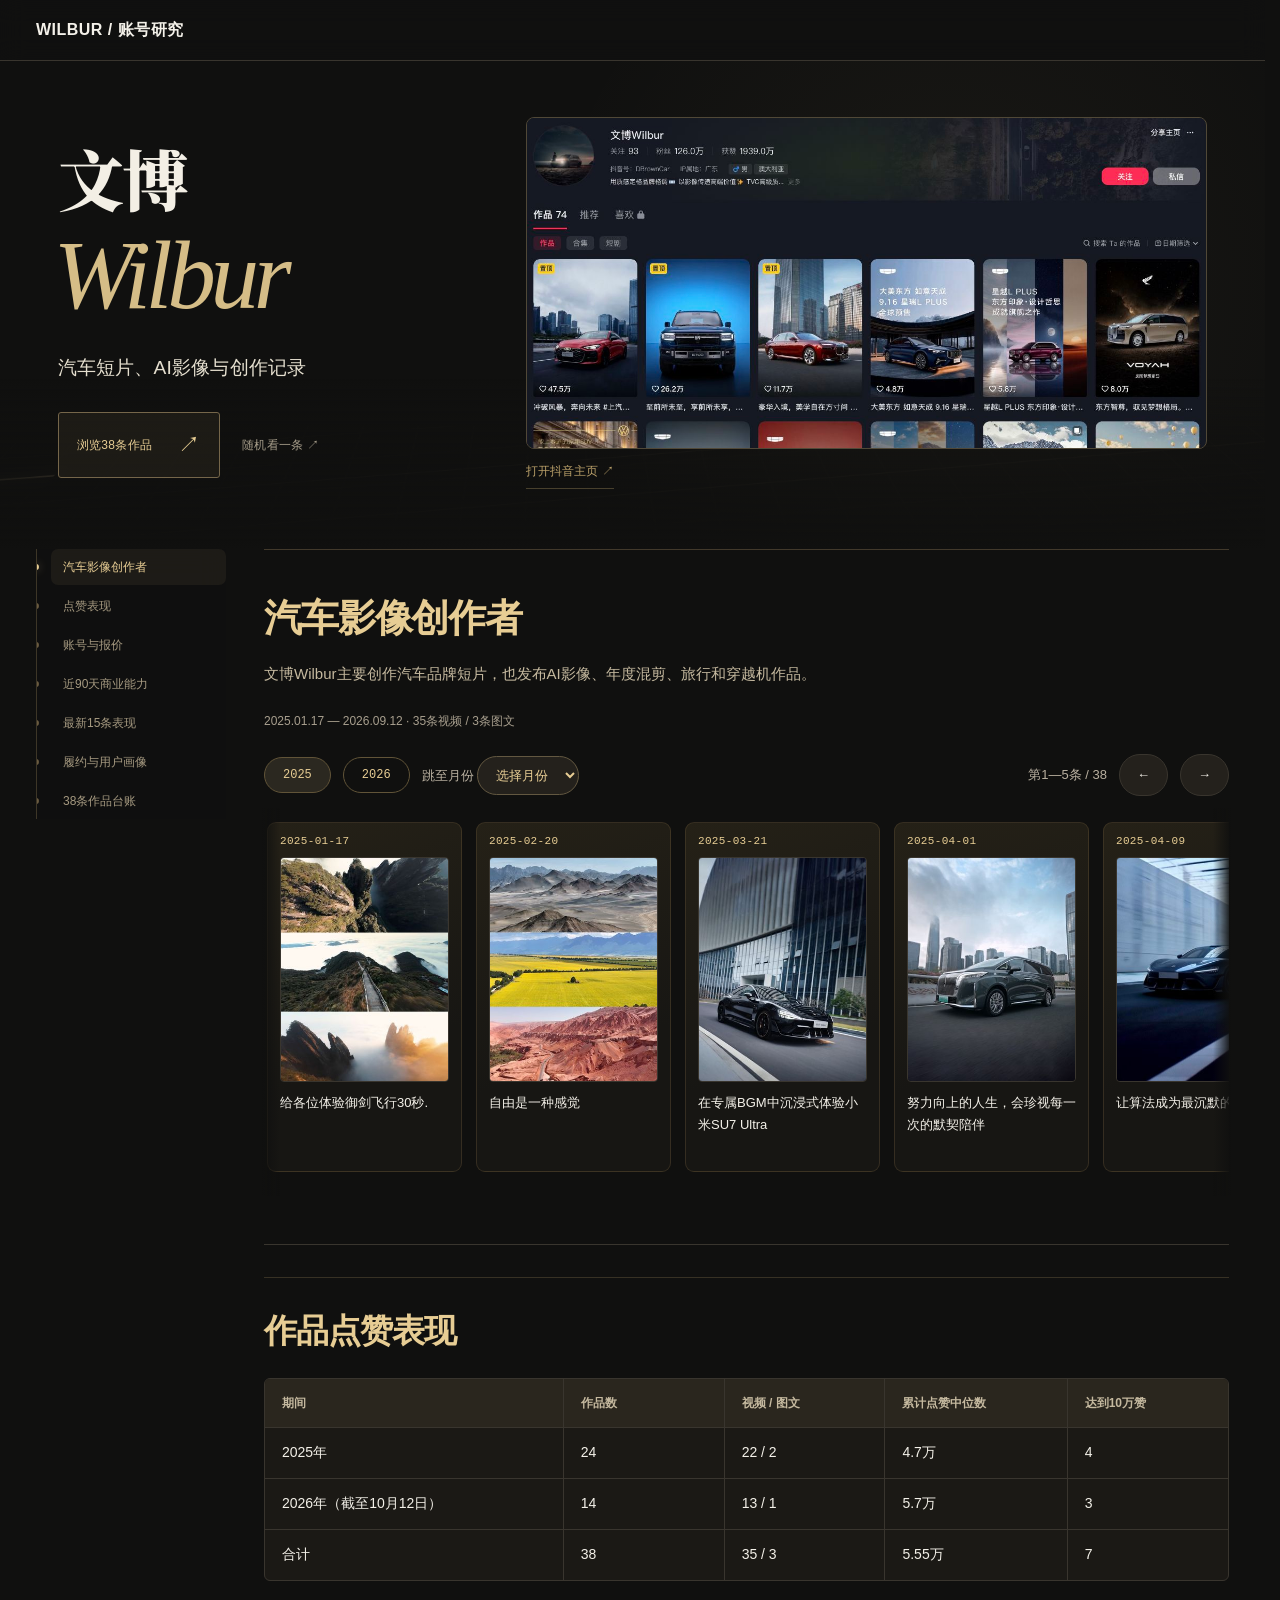
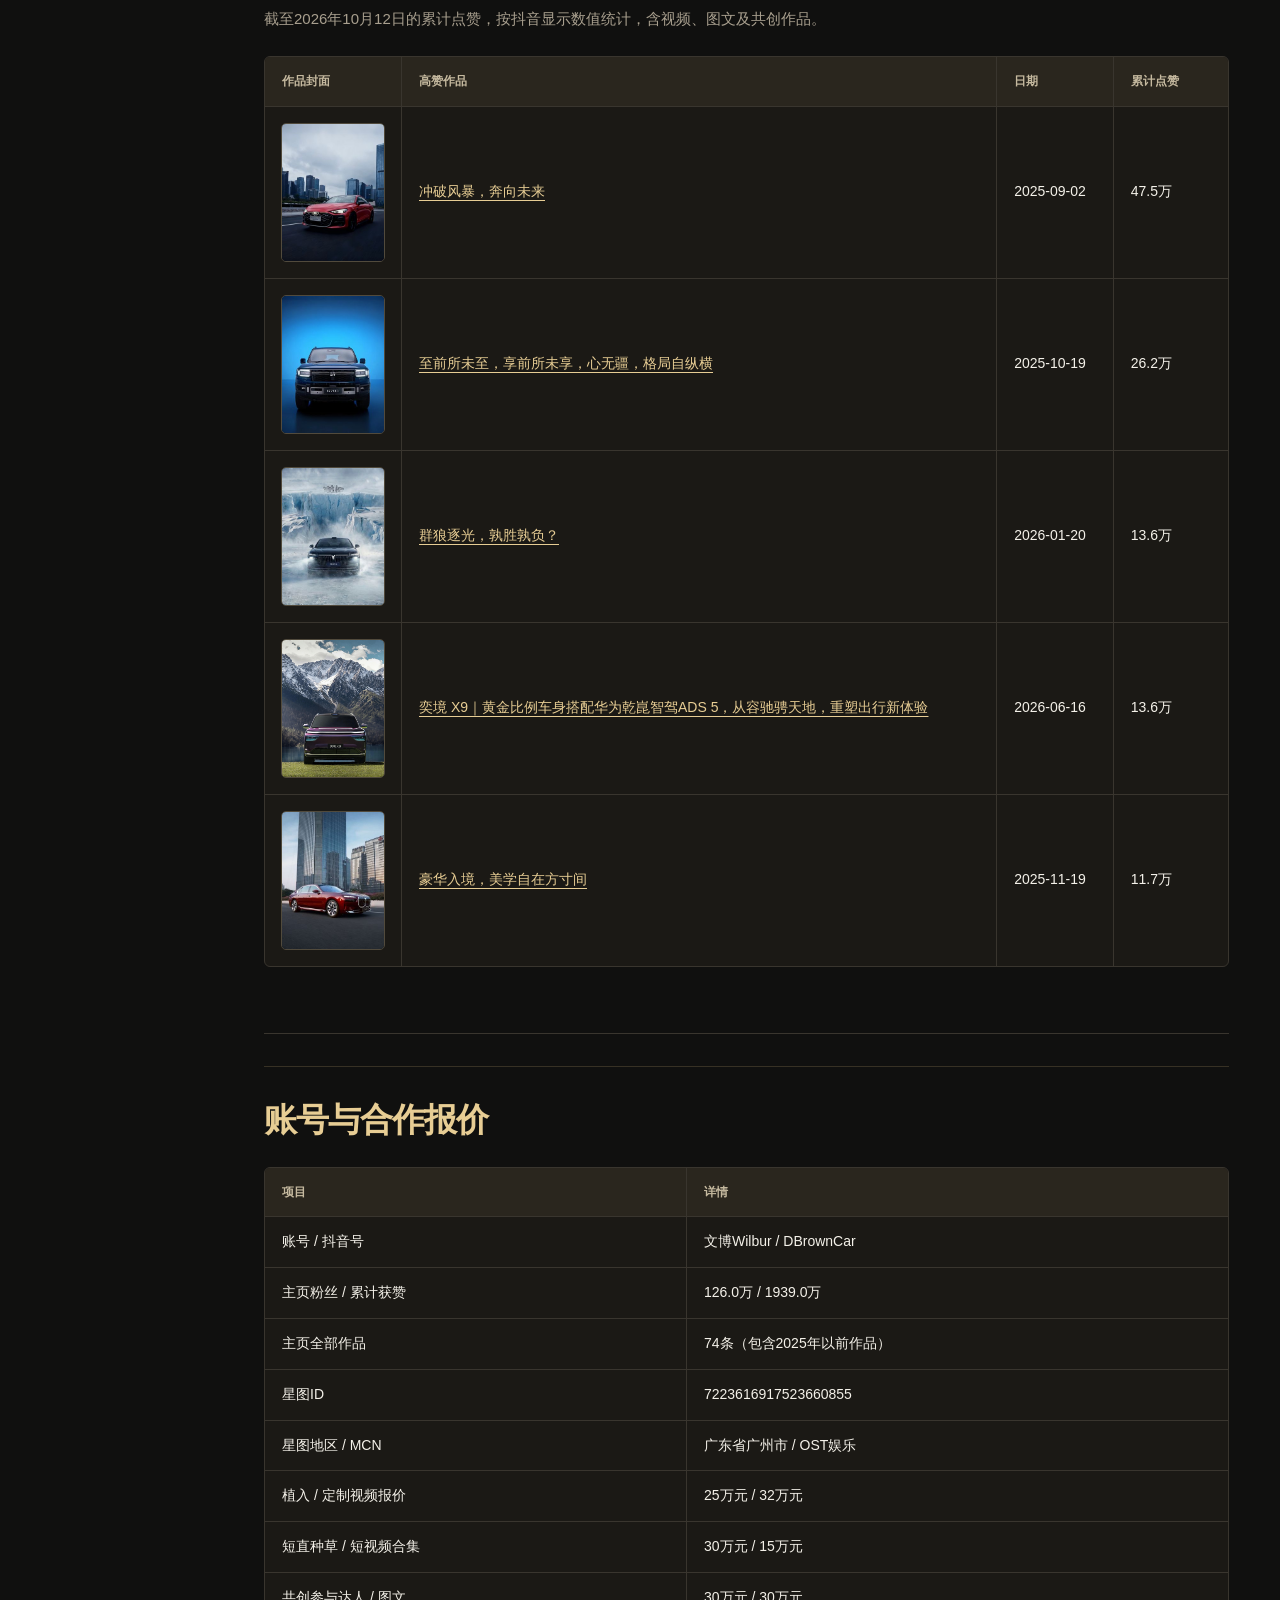
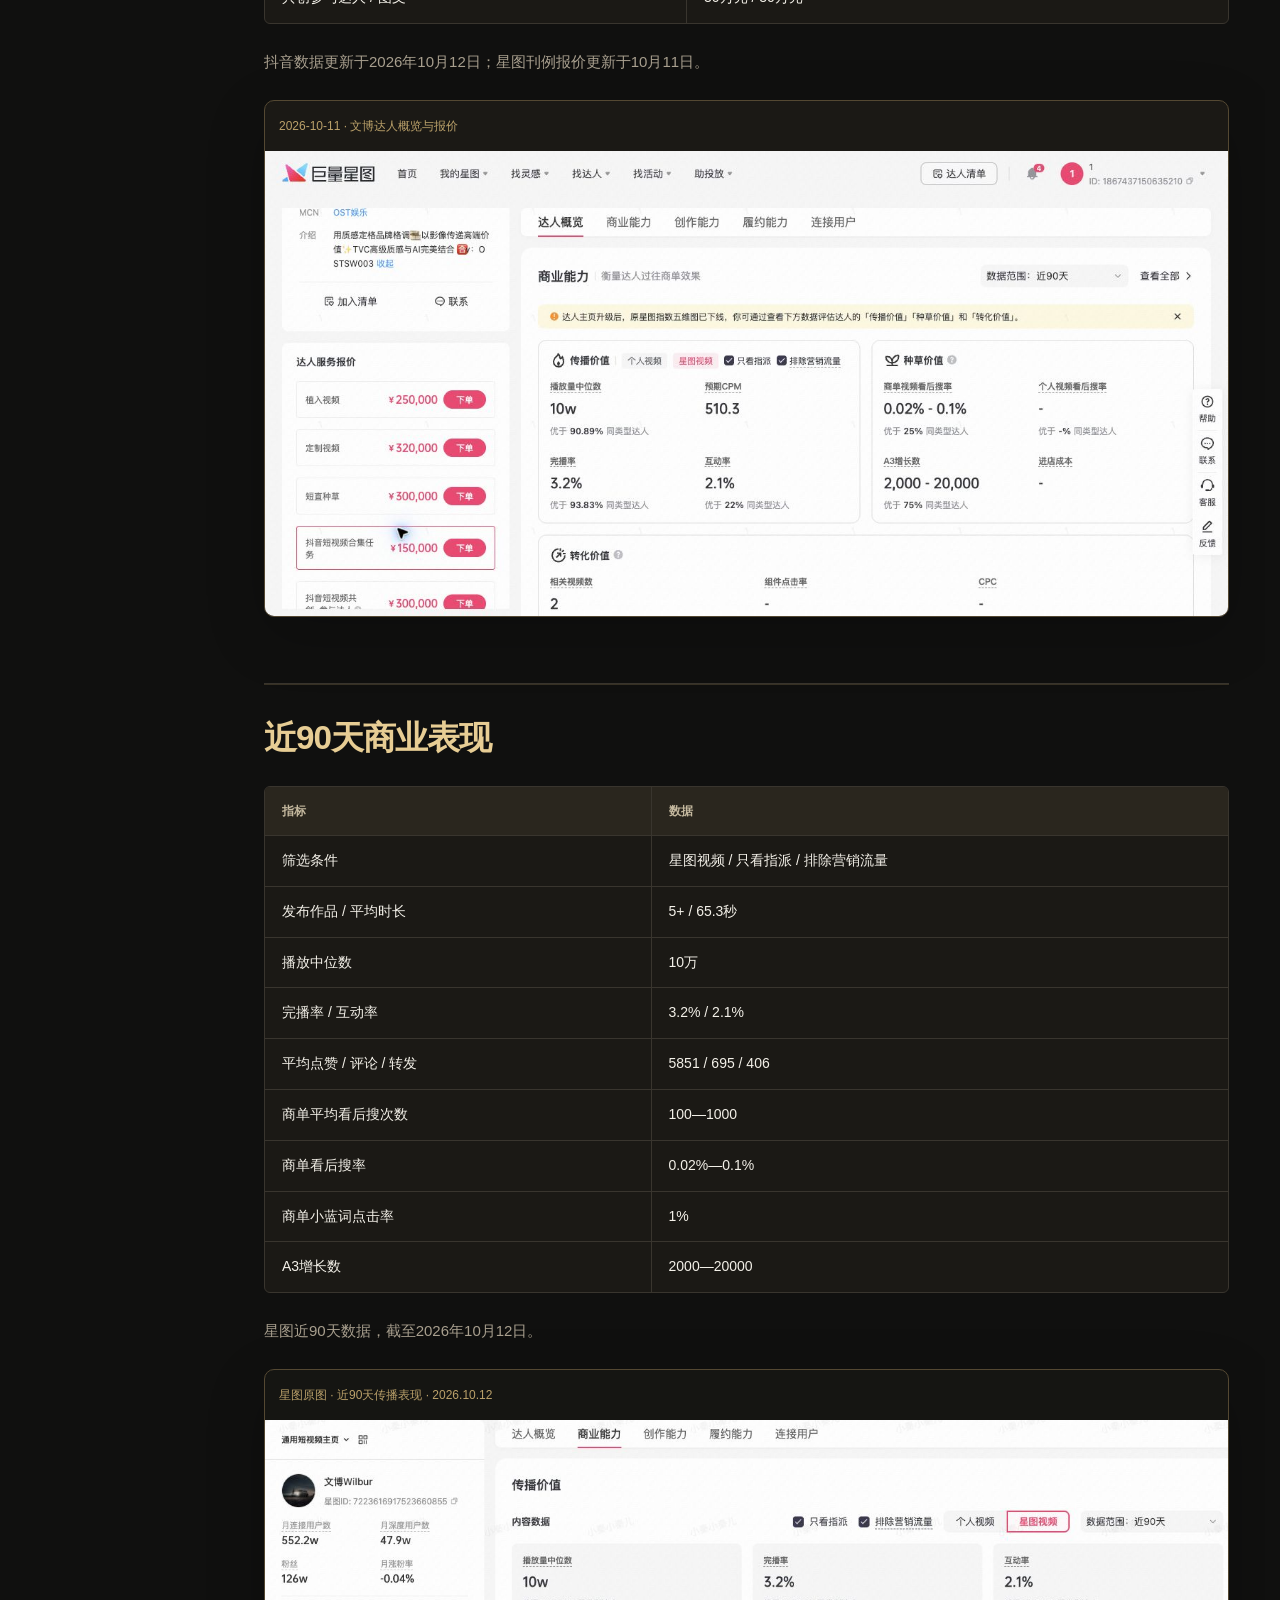
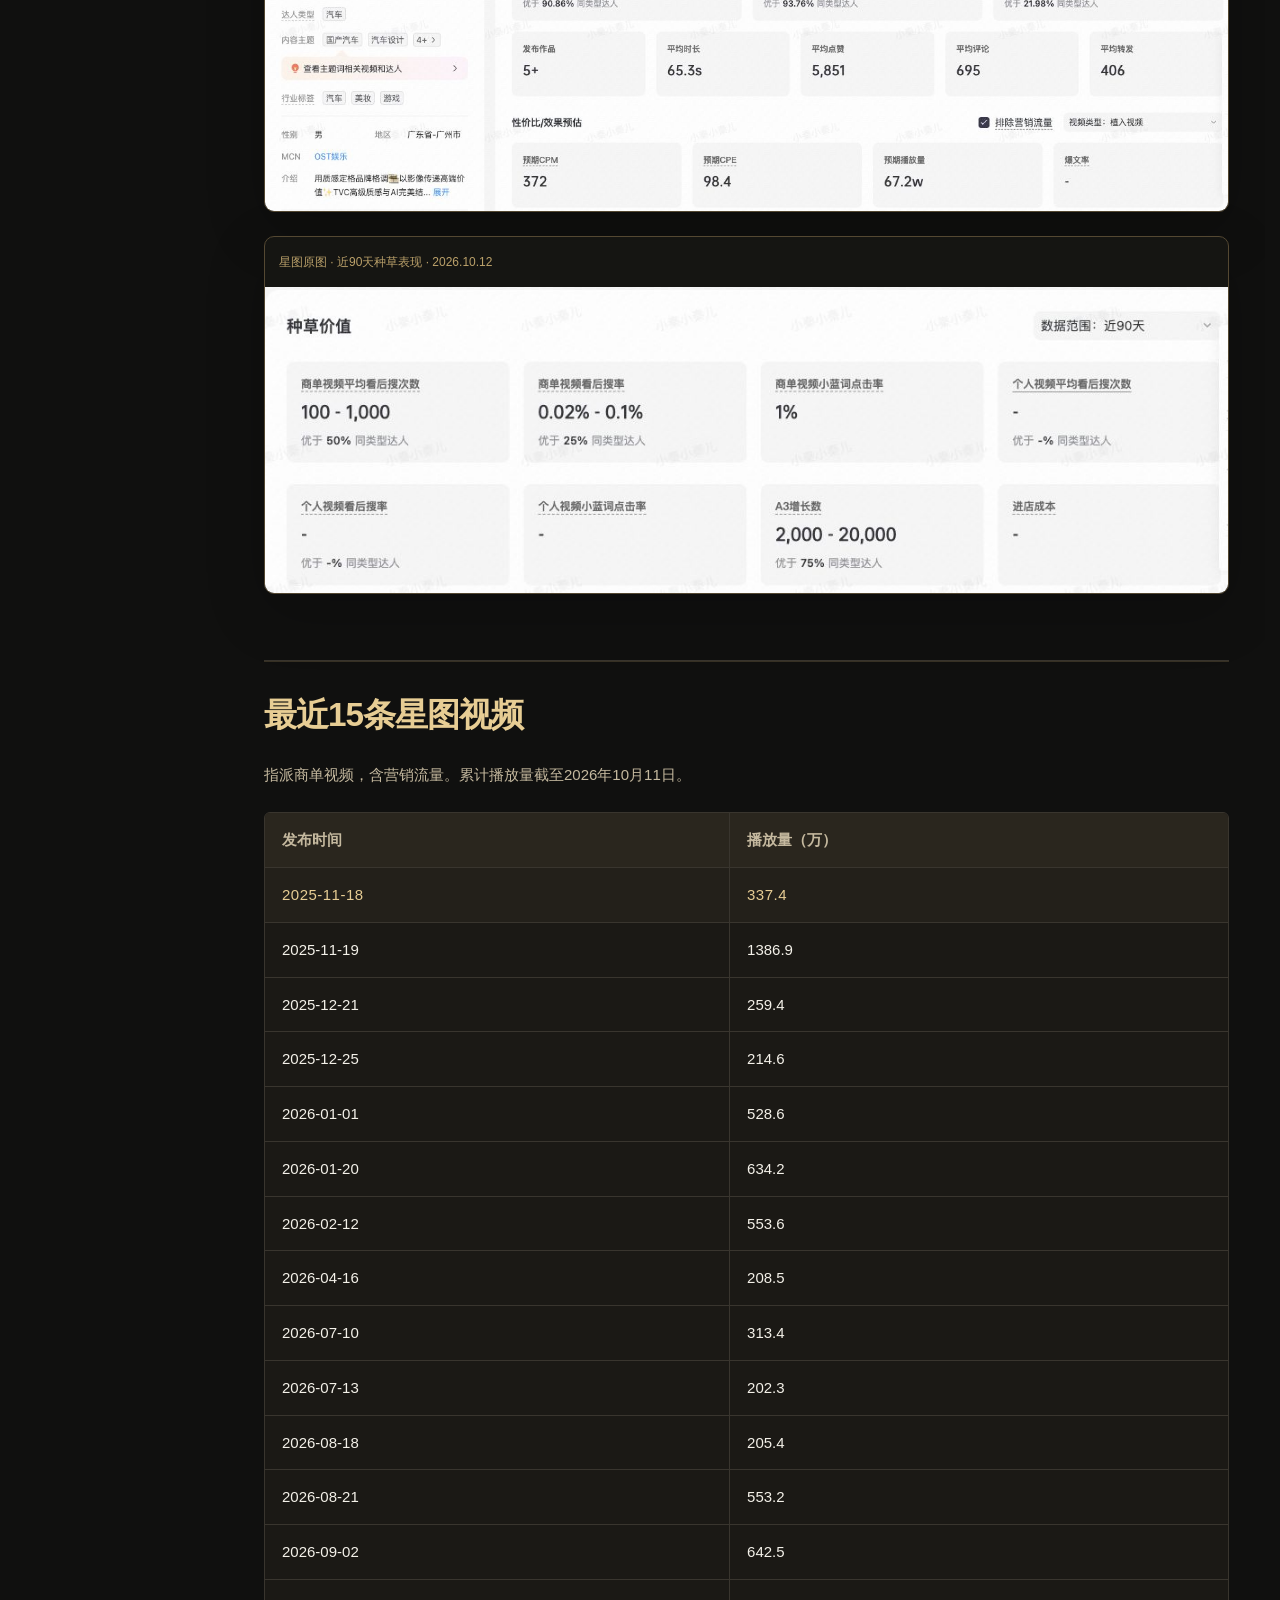
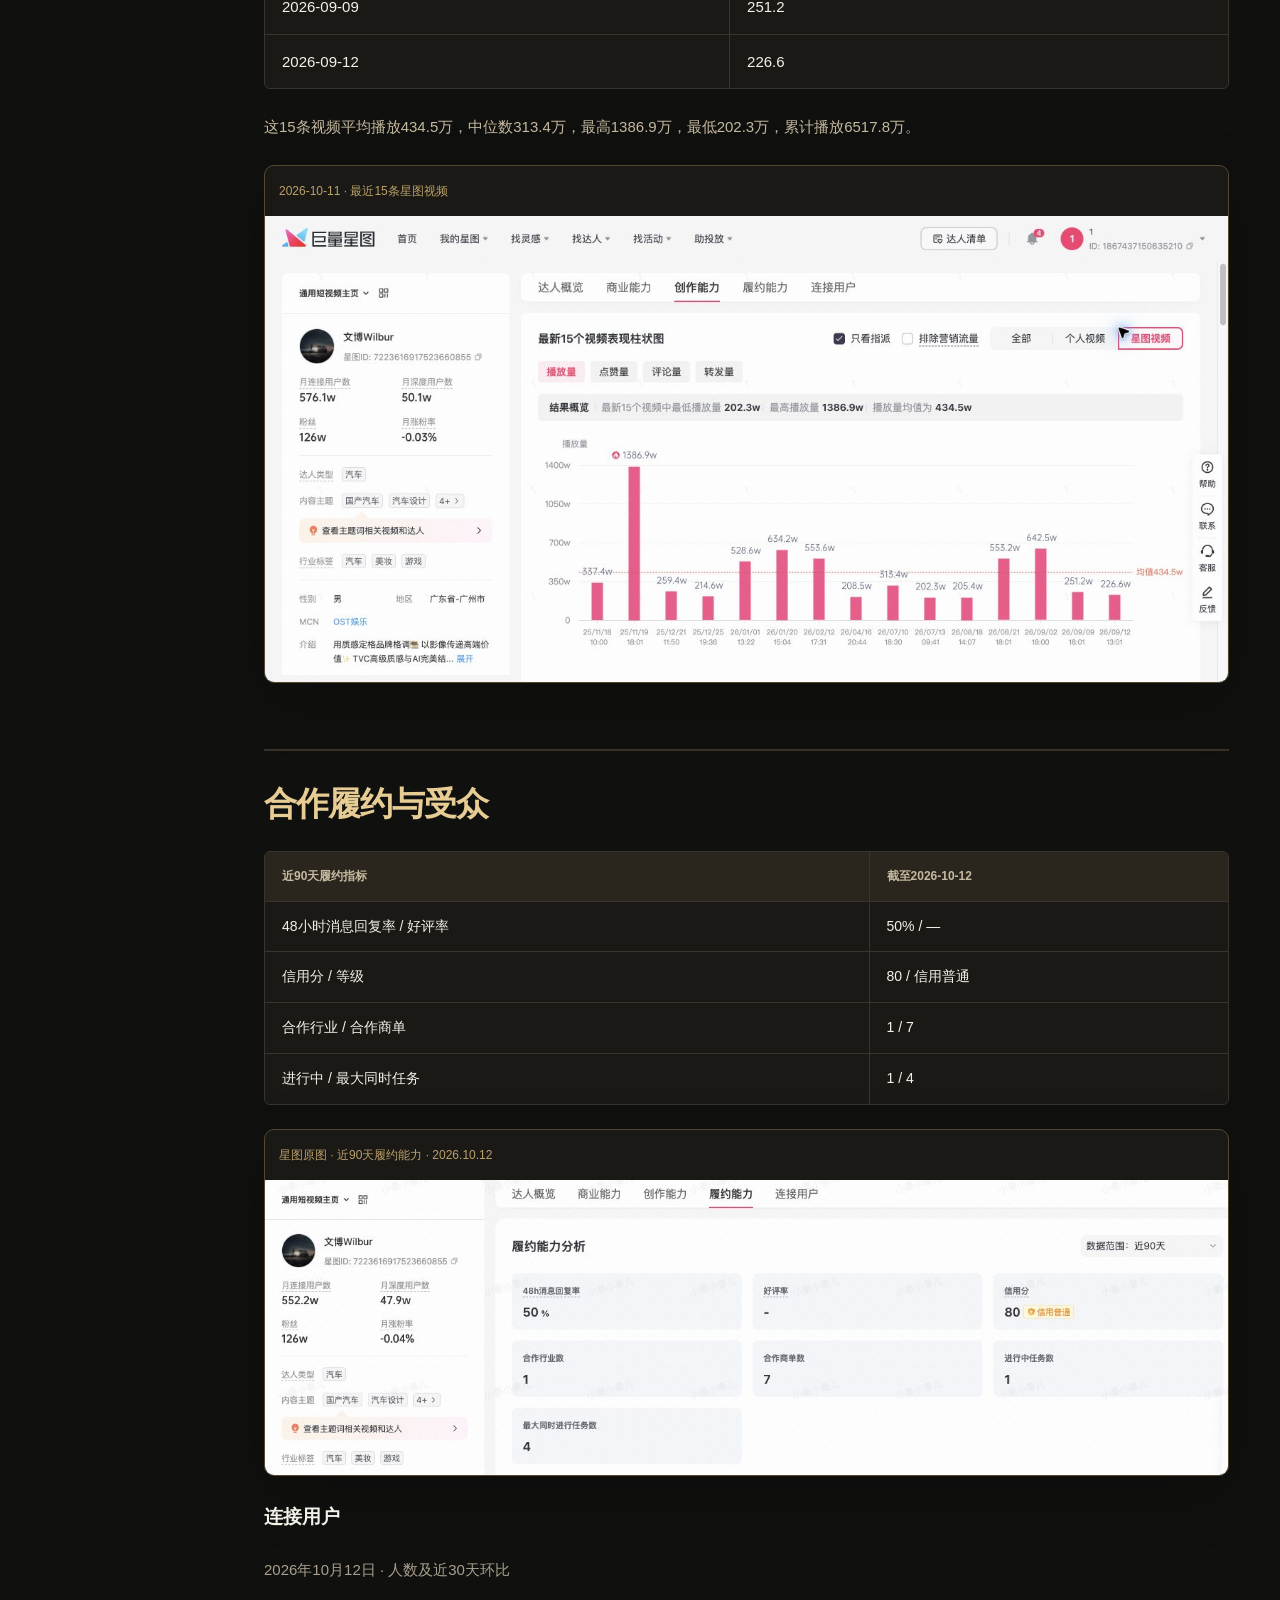
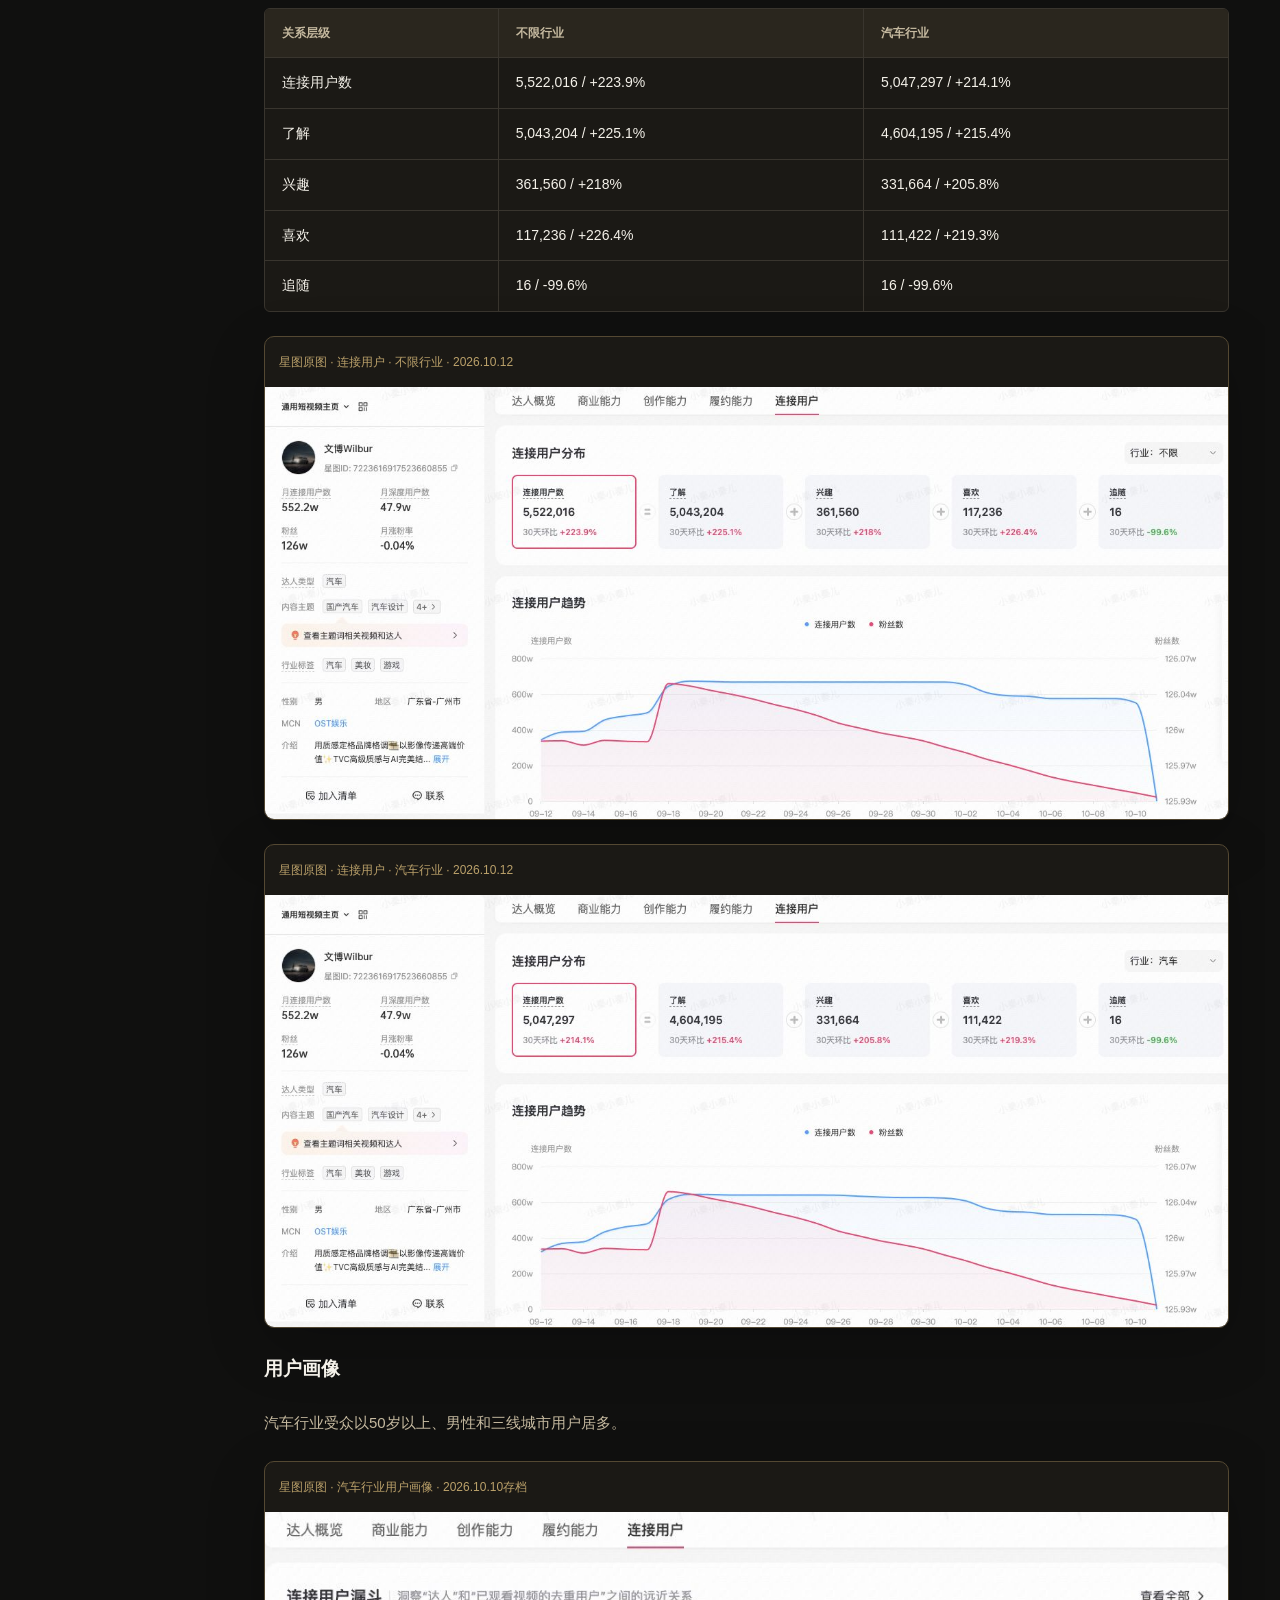
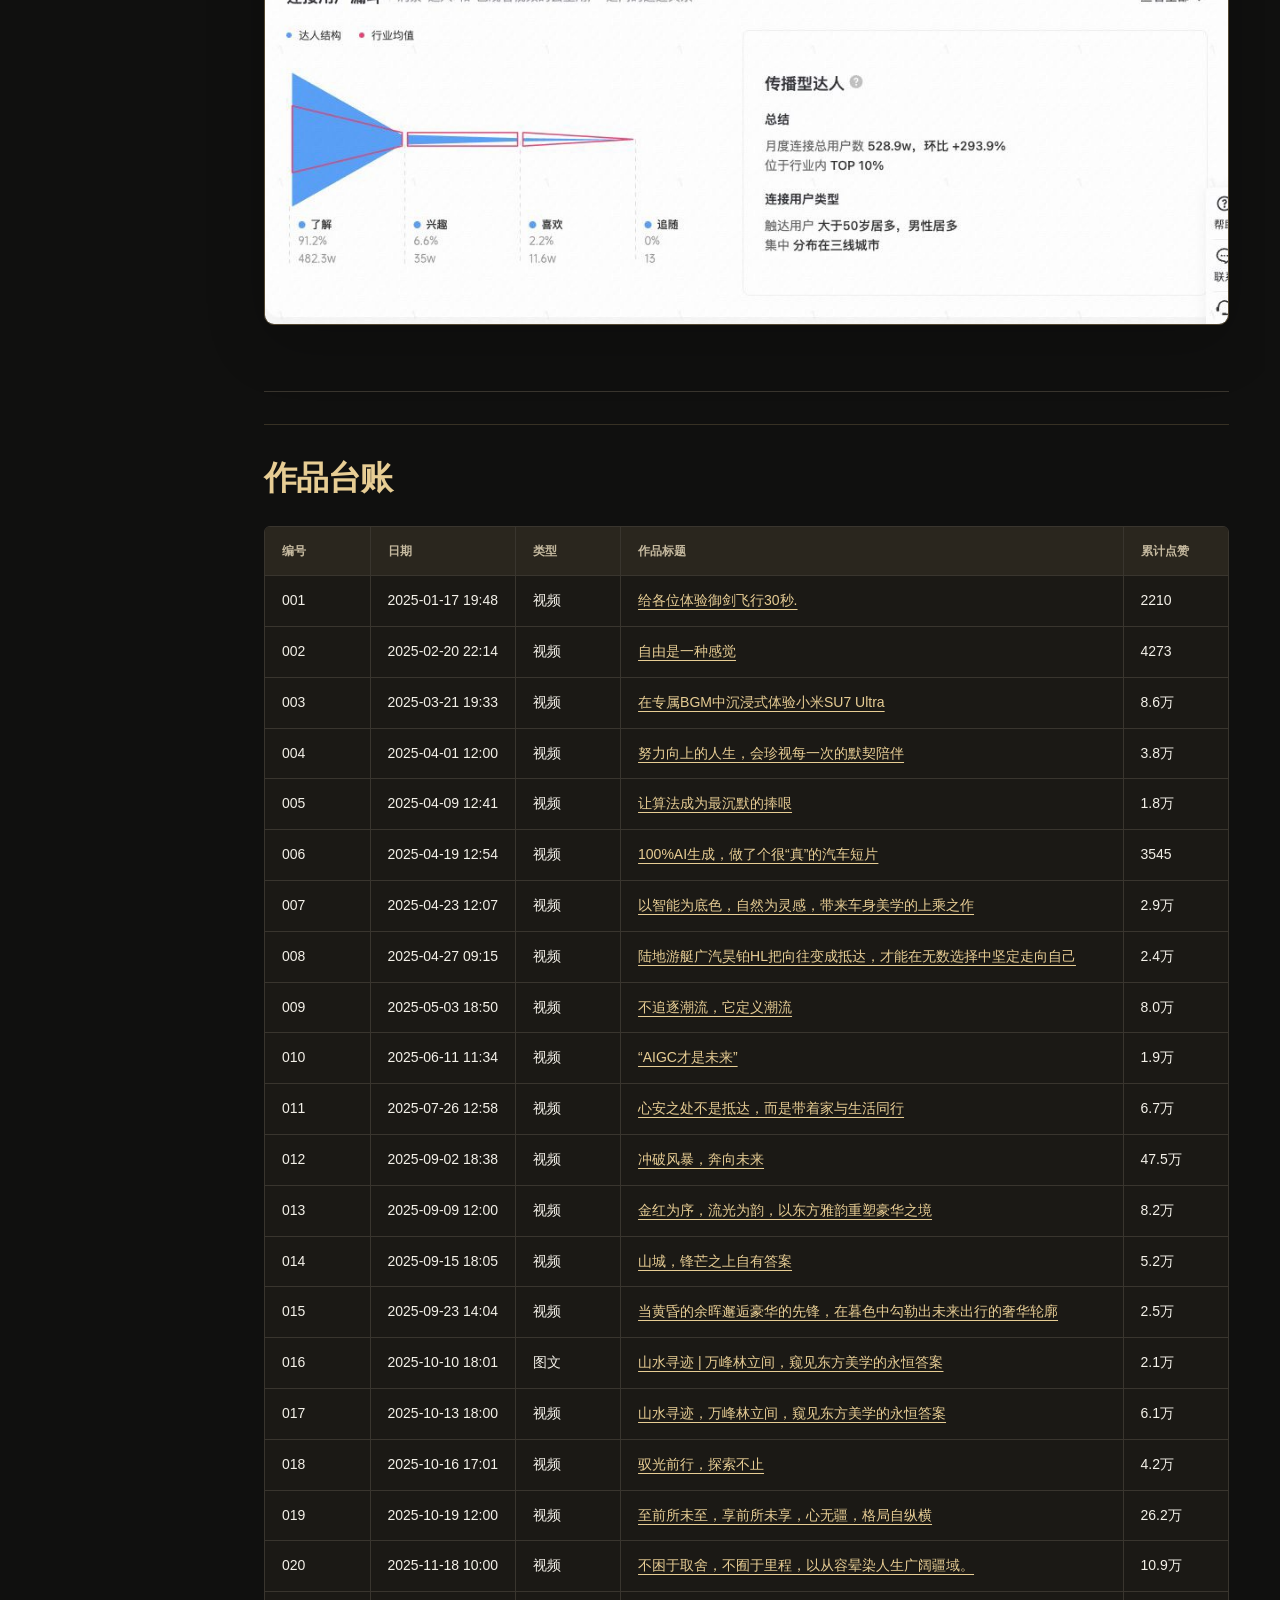
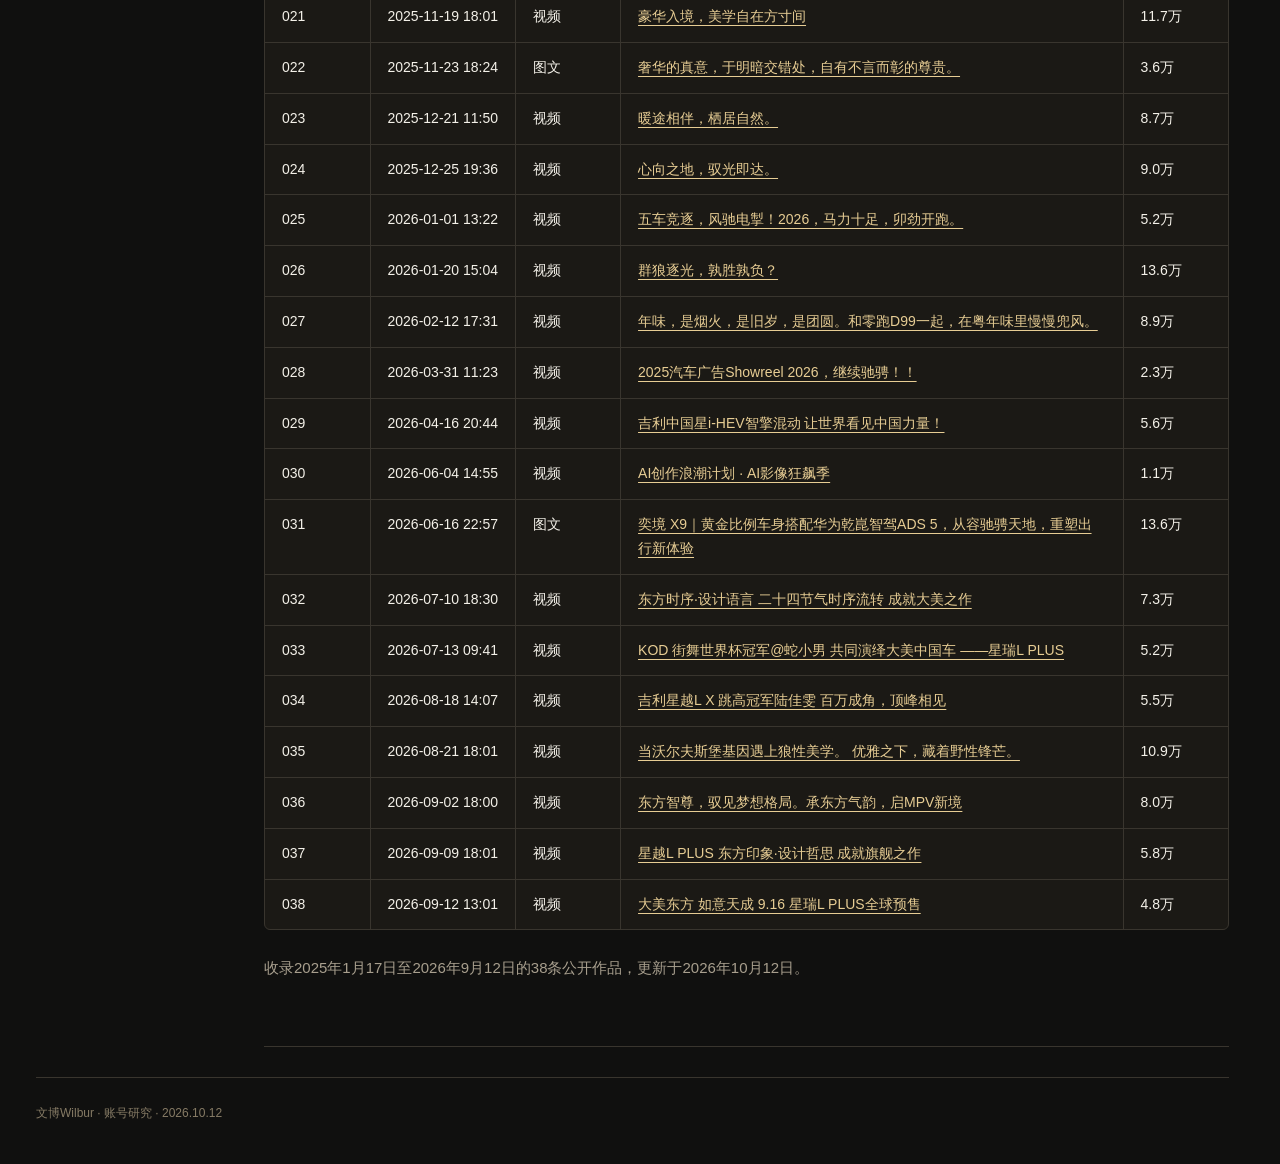
==== commit e99f34d8: "Remove redundant sidebar and report group labels" ====
--- a/index.html
+++ b/index.html
@@ -1,4 +1,4 @@
-<!doctype html><html lang="zh-CN"><head><meta charset="utf-8"><meta name="viewport" content="width=device-width, initial-scale=1"><meta name="description" content="文博Wilbur，2025年至今公开作品时间线、真实封面与账号研究。"><title>文博Wilbur · 汽车影像研究</title><link rel="stylesheet" href="style.css"><link rel="stylesheet" href="wilbur.css?v=hero-layout-20261012"></head><body><header><div class="top"><a class="brand" href="#">WILBUR / 账号研究</a></div><div class="progress"></div></header><div class="hero modern-hero"><div class="hero-copy"><h1><span class="hero-name-cn">文博</span><span class="hero-name-en">Wilbur</span></h1><p class="hero-line">汽车短片、AI影像与创作记录</p><div class="hero-actions"><a class="start-reading" href="#timeline">浏览38条作品 <span>↗</span></a><button class="hero-random">随机看一条 ↗</button></div></div><div class="hero-gallery hero-profile"><div class="hero-gallery-inner"><button class="image-zoom hero-profile-shot" aria-label="放大文博抖音主页截图"><img src="assets/profile.png" width="1270" height="620" alt="文博Wilbur抖音主页，2026年10月12日截图"></button></div><a class="hero-account-link" href="https://www.douyin.com/user/MS4wLjABAAAAfcsv6IHdVB71cKGKNNSVqhjQp4huaR9O1pH9JF8JLadHslhi8GFaHE6Z5acv9zec" target="_blank" rel="noopener">打开抖音主页 ↗</a></div><div class="drive-scene" aria-hidden="true"><div class="drive-grid"></div><div class="drive-lane lane-one"></div><div class="drive-lane lane-two"></div><div class="drive-light"></div></div></div><div class="layout"><nav class="side" aria-label="报告目录"><a class="outline-link" href="#timeline">汽车影像创作者</a><span class="outline-group">账号概况</span><a class="outline-link" href="#performance">点赞表现</a><span class="outline-group">星图数据</span><a class="outline-link" href="#star">账号与报价</a><a class="outline-link" href="#business">近90天商业能力</a><a class="outline-link" href="#creative">最新15条表现</a><a class="outline-link" href="#audience">履约与用户画像</a><span class="outline-group">作品台账</span><a class="outline-link" href="#ledger">38条作品台账</a></nav><main><section id="timeline"><div class="section-head"><h2>汽车影像创作者</h2></div><p class="creator-intro">文博Wilbur主要创作汽车品牌短片，也发布AI影像、年度混剪、旅行和穿越机作品。</p><p class="scope-line">2025.01.17 — 2026.09.12 · 35条视频 / 3条图文</p><div class="film-toolbar"><button class="film-year" data-year="2025">2025</button><button class="film-year" data-year="2026">2026</button><label>跳至月份 <select id="film-month"><option value="">选择月份</option><option>2025-01</option><option>2025-02</option><option>2025-03</option><option>2025-04</option><option>2025-05</option><option>2025-06</option><option>2025-07</option><option>2025-09</option><option>2025-10</option><option>2025-11</option><option>2025-12</option><option>2026-01</option><option>2026-02</option><option>2026-03</option><option>2026-04</option><option>2026-06</option><option>2026-07</option><option>2026-08</option><option>2026-09</option></select></label><span id="film-progress"></span><button id="film-prev" class="btn" aria-label="向更早作品移动">←</button><button id="film-next" class="btn" aria-label="向更新作品移动">→</button></div><div class="film-stage"><div class="film-track" tabindex="0" aria-label="按时间正序的作品胶片带"><button class="film-card" data-i="0" aria-label="第1条，2025-01-17，给各位体验御剑飞行30秒."><time>2025-01-17<em></em></time><span class="film-art"><img class="film-cover" loading="lazy" src="covers/7460849857859685692.jpg" width="323" height="430" alt="原作品封面：给各位体验御剑飞行30秒."></span><strong>给各位体验御剑飞行30秒.</strong></button><button class="film-card" data-i="1" aria-label="第2条，2025-02-20，自由是一种感觉"><time>2025-02-20<em></em></time><span class="film-art"><img class="film-cover" loading="lazy" src="covers/7473504563211816249.jpg" width="323" height="430" alt="原作品封面：自由是一种感觉"></span><strong>自由是一种感觉</strong></button><button class="film-card" data-i="2" aria-label="第3条，2025-03-21，在专属BGM中沉浸式体验小米SU7 Ultra"><time>2025-03-21<em></em></time><span class="film-art"><img class="film-cover" loading="lazy" src="covers/7484195742333127995.jpg" width="323" height="430" alt="原作品封面：在专属BGM中沉浸式体验小米SU7 Ultra"></span><strong>在专属BGM中沉浸式体验小米SU7 Ultra</strong></button><button class="film-card" data-i="3" aria-label="第4条，2025-04-01，努力向上的人生，会珍视每一次的默契陪伴"><time>2025-04-01<em></em></time><span class="film-art"><img class="film-cover" loading="lazy" src="covers/7486715887626587451.jpg" width="323" height="430" alt="原作品封面：努力向上的人生，会珍视每一次的默契陪伴"></span><strong>努力向上的人生，会珍视每一次的默契陪伴</strong></button><button class="film-card" data-i="4" aria-label="第5条，2025-04-09，让算法成为最沉默的捧哏"><time>2025-04-09<em></em></time><span class="film-art"><img class="film-cover" loading="lazy" src="covers/7491168813887540539.jpg" width="323" height="430" alt="原作品封面：让算法成为最沉默的捧哏"></span><strong>让算法成为最沉默的捧哏</strong></button><button class="film-card" data-i="5" aria-label="第6条，2025-04-19，100%AI生成，做了个很“真”的汽车短片"><time>2025-04-19<em></em></time><span class="film-art"><img class="film-cover" loading="lazy" src="covers/7494883052229807418.jpg" width="323" height="430" alt="原作品封面：100%AI生成，做了个很“真”的汽车短片"></span><strong>100%AI生成，做了个很“真”的汽车短片</strong></button><button class="film-card" data-i="6" aria-label="第7条，2025-04-23，以智能为底色，自然为灵感，带来车身美学的上乘之作"><time>2025-04-23<em></em></time><span class="film-art"><img class="film-cover" loading="lazy" src="covers/7496184394651045179.jpg" width="323" height="430" alt="原作品封面：以智能为底色，自然为灵感，带来车身美学的上乘之作"></span><strong>以智能为底色，自然为灵感，带来车身美学的上乘之作</strong></button><button class="film-card" data-i="7" aria-label="第8条，2025-04-27，陆地游艇广汽昊铂HL把向往变成抵达，才能在无数选择中坚定走向自己"><time>2025-04-27<em></em></time><span class="film-art"><img class="film-cover" loading="lazy" src="covers/7497611413758774587.jpg" width="323" height="430" alt="原作品封面：陆地游艇广汽昊铂HL把向往变成抵达，才能在无数选择中坚定走向自己"></span><strong>陆地游艇广汽昊铂HL把向往变成抵达，才能在无数选择中坚定走向自己</strong></button><button class="film-card" data-i="8" aria-label="第9条，2025-05-03，不追逐潮流，它定义潮流"><time>2025-05-03<em></em></time><span class="film-art"><img class="film-cover" loading="lazy" src="covers/7500148041053654332.jpg" width="323" height="430" alt="原作品封面：不追逐潮流，它定义潮流"></span><strong>不追逐潮流，它定义潮流</strong></button><button class="film-card" data-i="9" aria-label="第10条，2025-06-11，“AIGC才是未来”"><time>2025-06-11<em></em></time><span class="film-art"><img class="film-cover" loading="lazy" src="covers/7514529995629612345.jpg" width="323" height="430" alt="原作品封面：“AIGC才是未来”"></span><strong>“AIGC才是未来”</strong></button><button class="film-card" data-i="10" aria-label="第11条，2025-07-26，心安之处不是抵达，而是带着家与生活同行"><time>2025-07-26<em></em></time><span class="film-art"><img class="film-cover" loading="lazy" src="covers/7531233582686326074.jpg" width="323" height="430" alt="原作品封面：心安之处不是抵达，而是带着家与生活同行"></span><strong>心安之处不是抵达，而是带着家与生活同行</strong></button><button class="film-card" data-i="11" aria-label="第12条，2025-09-02，冲破风暴，奔向未来"><time>2025-09-02<em></em></time><span class="film-art"><img class="film-cover" loading="lazy" src="covers/7545371178350546234.jpg" width="323" height="430" alt="原作品封面：冲破风暴，奔向未来"></span><strong>冲破风暴，奔向未来</strong></button><button class="film-card" data-i="12" aria-label="第13条，2025-09-09，金红为序，流光为韵，以东方雅韵重塑豪华之境"><time>2025-09-09<em></em></time><span class="film-art"><img class="film-cover" loading="lazy" src="covers/7547738810286624059.jpg" width="323" height="430" alt="原作品封面：金红为序，流光为韵，以东方雅韵重塑豪华之境"></span><strong>金红为序，流光为韵，以东方雅韵重塑豪华之境</strong></button><button class="film-card" data-i="13" aria-label="第14条，2025-09-15，山城，锋芒之上自有答案"><time>2025-09-15<em></em></time><span class="film-art"><img class="film-cover" loading="lazy" src="covers/7549793632922209596.jpg" width="323" height="430" alt="原作品封面：山城，锋芒之上自有答案"></span><strong>山城，锋芒之上自有答案</strong></button><button class="film-card" data-i="14" aria-label="第15条，2025-09-23，当黄昏的余晖邂逅豪华的先锋，在暮色中勾勒出未来出行的奢华轮廓"><time>2025-09-23<em></em></time><span class="film-art"><img class="film-cover" loading="lazy" src="covers/7553161465496603962.jpg" width="323" height="430" alt="原作品封面：当黄昏的余晖邂逅豪华的先锋，在暮色中勾勒出未来出行的奢华轮廓"></span><strong>当黄昏的余晖邂逅豪华的先锋，在暮色中勾勒出未来出行的奢华轮廓</strong></button><button class="film-card" data-i="15" aria-label="第16条，2025-10-10，山水寻迹 | 万峰林立间，窥见东方美学的永恒答案"><time>2025-10-10<em>图文</em></time><span class="film-art"><img class="film-cover" loading="lazy" src="covers/7559184441769659705.jpg" width="323" height="430" alt="原作品封面：山水寻迹 | 万峰林立间，窥见东方美学的永恒答案"></span><strong>山水寻迹 | 万峰林立间，窥见东方美学的永恒答案</strong></button><button class="film-card" data-i="16" aria-label="第17条，2025-10-13，山水寻迹，万峰林立间，窥见东方美学的永恒答案"><time>2025-10-13<em></em></time><span class="film-art"><img class="film-cover" loading="lazy" src="covers/7560275098596412732.jpg" width="323" height="430" alt="原作品封面：山水寻迹，万峰林立间，窥见东方美学的永恒答案"></span><strong>山水寻迹，万峰林立间，窥见东方美学的永恒答案</strong></button><button class="film-card" data-i="17" aria-label="第18条，2025-10-16，驭光前行，探索不止"><time>2025-10-16<em></em></time><span class="film-art"><img class="film-cover" loading="lazy" src="covers/7561687374112836923.jpg" width="323" height="430" alt="原作品封面：驭光前行，探索不止"></span><strong>驭光前行，探索不止</strong></button><button class="film-card" data-i="18" aria-label="第19条，2025-10-19，至前所未至，享前所未享，心无疆，格局自纵横"><time>2025-10-19<em></em></time><span class="film-art"><img class="film-cover" loading="lazy" src="covers/7562530556215774521.jpg" width="323" height="430" alt="原作品封面：至前所未至，享前所未享，心无疆，格局自纵横"></span><strong>至前所未至，享前所未享，心无疆，格局自纵横</strong></button><button class="film-card" data-i="19" aria-label="第20条，2025-11-18，不困于取舍，不囿于里程，以从容晕染人生广阔疆域。"><time>2025-11-18<em></em></time><span class="film-art"><img class="film-cover" loading="lazy" src="covers/7572166191164514993.jpg" width="323" height="430" alt="原作品封面：不困于取舍，不囿于里程，以从容晕染人生广阔疆域。"></span><strong>不困于取舍，不囿于里程，以从容晕染人生广阔疆域。</strong></button><button class="film-card" data-i="20" aria-label="第21条，2025-11-19，豪华入境，美学自在方寸间"><time>2025-11-19<em></em></time><span class="film-art"><img class="film-cover" loading="lazy" src="covers/7574335920816932209.jpg" width="323" height="430" alt="原作品封面：豪华入境，美学自在方寸间"></span><strong>豪华入境，美学自在方寸间</strong></button><button class="film-card" data-i="21" aria-label="第22条，2025-11-23，奢华的真意，于明暗交错处，自有不言而彰的尊贵。"><time>2025-11-23<em>图文</em></time><span class="film-art"><img class="film-cover" loading="lazy" src="covers/7575854670037477297.jpg" width="323" height="430" alt="原作品封面：奢华的真意，于明暗交错处，自有不言而彰的尊贵。"></span><strong>奢华的真意，于明暗交错处，自有不言而彰的尊贵。</strong></button><button class="film-card" data-i="22" aria-label="第23条，2025-12-21，暖途相伴，栖居⾃然。"><time>2025-12-21<em></em></time><span class="film-art"><img class="film-cover" loading="lazy" src="covers/7585995519324622138.jpg" width="323" height="430" alt="原作品封面：暖途相伴，栖居⾃然。"></span><strong>暖途相伴，栖居⾃然。</strong></button><button class="film-card" data-i="23" aria-label="第24条，2025-12-25，⼼向之地，驭光即达。"><time>2025-12-25<em></em></time><span class="film-art"><img class="film-cover" loading="lazy" src="covers/7587733475689893169.jpg" width="323" height="430" alt="原作品封面：⼼向之地，驭光即达。"></span><strong>⼼向之地，驭光即达。</strong></button><button class="film-card" data-i="24" aria-label="第25条，2026-01-01，五车竞逐，风驰电掣！2026，马力十足，卯劲开跑。"><time>2026-01-01<em></em></time><span class="film-art"><img class="film-cover" loading="lazy" src="covers/7590233492169607345.jpg" width="323" height="430" alt="原作品封面：五车竞逐，风驰电掣！2026，马力十足，卯劲开跑。"></span><strong>五车竞逐，风驰电掣！2026，马力十足，卯劲开跑。</strong></button><button class="film-card" data-i="25" aria-label="第26条，2026-01-20，群狼逐光，孰胜孰负？"><time>2026-01-20<em></em></time><span class="film-art"><img class="film-cover" loading="lazy" src="covers/7592557908073819897.jpg" width="323" height="430" alt="原作品封面：群狼逐光，孰胜孰负？"></span><strong>群狼逐光，孰胜孰负？</strong></button><button class="film-card" data-i="26" aria-label="第27条，2026-02-12，年味，是烟火，是旧岁，是团圆。和零跑D99一起，在粤年味里慢慢兜风。"><time>2026-02-12<em></em></time><span class="film-art"><img class="film-cover" loading="lazy" src="covers/7605835552190137521.jpg" width="323" height="430" alt="原作品封面：年味，是烟火，是旧岁，是团圆。和零跑D99一起，在粤年味里慢慢兜风。"></span><strong>年味，是烟火，是旧岁，是团圆。和零跑D99一起，在粤年味里慢慢兜风。</strong></button><button class="film-card" data-i="27" aria-label="第28条，2026-03-31，2025汽车广告Showreel 2026，继续驰骋！！"><time>2026-03-31<em></em></time><span class="film-art"><img class="film-cover" loading="lazy" src="covers/7623252483519467121.jpg" width="323" height="430" alt="原作品封面：2025汽车广告Showreel 2026，继续驰骋！！"></span><strong>2025汽车广告Showreel 2026，继续驰骋！！</strong></button><button class="film-card" data-i="28" aria-label="第29条，2026-04-16，吉利中国星i-HEV智擎混动 让世界看见中国力量！"><time>2026-04-16<em></em></time><span class="film-art"><img class="film-cover" loading="lazy" src="covers/7629303437021433521.jpg" width="323" height="430" alt="原作品封面：吉利中国星i-HEV智擎混动 让世界看见中国力量！"></span><strong>吉利中国星i-HEV智擎混动 让世界看见中国力量！</strong></button><button class="film-card" data-i="29" aria-label="第30条，2026-06-04，AI创作浪潮计划 · AI影像狂飙季"><time>2026-06-04<em></em></time><span class="film-art"><img class="film-cover" loading="lazy" src="covers/7647430247970068091.jpg" width="323" height="430" alt="原作品封面：AI创作浪潮计划 · AI影像狂飙季"></span><strong>AI创作浪潮计划 · AI影像狂飙季</strong></button><button class="film-card" data-i="30" aria-label="第31条，2026-06-16，奕境 X9｜黄金比例车身搭配华为乾崑智驾ADS 5，从容驰骋天地，重塑出行新体验"><time>2026-06-16<em>图文</em></time><span class="film-art"><img class="film-cover" loading="lazy" src="covers/7652002006555969009.jpg" width="323" height="430" alt="原作品封面：奕境 X9｜黄金比例车身搭配华为乾崑智驾ADS 5，从容驰骋天地，重塑出行新体验"></span><strong>奕境 X9｜黄金比例车身搭配华为乾崑智驾ADS 5，从容驰骋天地，重塑出行新体验</strong></button><button class="film-card" data-i="31" aria-label="第32条，2026-07-10，东方时序·设计语言 二十四节气时序流转 成就大美之作"><time>2026-07-10<em></em></time><span class="film-art"><img class="film-cover" loading="lazy" src="covers/7660794986871860593.jpg" width="323" height="430" alt="原作品封面：东方时序·设计语言 二十四节气时序流转 成就大美之作"></span><strong>东方时序·设计语言 二十四节气时序流转 成就大美之作</strong></button><button class="film-card" data-i="32" aria-label="第33条，2026-07-13，KOD 街舞世界杯冠军@蛇小男 共同演绎大美中国车 ——星瑞L PLUS"><time>2026-07-13<em></em></time><span class="film-art"><img class="film-cover" loading="lazy" src="covers/7661229748567771761.jpg" width="323" height="430" alt="原作品封面：KOD 街舞世界杯冠军@蛇小男 共同演绎大美中国车 ——星瑞L PLUS"></span><strong>KOD 街舞世界杯冠军@蛇小男 共同演绎大美中国车 ——星瑞L PLUS</strong></button><button class="film-card" data-i="33" aria-label="第34条，2026-08-18，吉利星越L X 跳高冠军陆佳雯 百万成角，顶峰相见"><time>2026-08-18<em></em></time><span class="film-art"><img class="film-cover" loading="lazy" src="covers/7675209980656555249.jpg" width="323" height="430" alt="原作品封面：吉利星越L X 跳高冠军陆佳雯 百万成角，顶峰相见"></span><strong>吉利星越L X 跳高冠军陆佳雯 百万成角，顶峰相见</strong></button><button class="film-card" data-i="34" aria-label="第35条，2026-08-21，当沃尔夫斯堡基因遇上狼性美学。 优雅之下，藏着野性锋芒。"><time>2026-08-21<em></em></time><span class="film-art"><img class="film-cover" loading="lazy" src="covers/7676365872517425841.jpg" width="323" height="430" alt="原作品封面：当沃尔夫斯堡基因遇上狼性美学。 优雅之下，藏着野性锋芒。"></span><strong>当沃尔夫斯堡基因遇上狼性美学。 优雅之下，藏着野性锋芒。</strong></button><button class="film-card" data-i="35" aria-label="第36条，2026-09-02，东方智尊，驭见梦想格局。承东方气韵，启MPV新境"><time>2026-09-02<em></em></time><span class="film-art"><img class="film-cover" loading="lazy" src="covers/7680456800948410618.jpg" width="323" height="430" alt="原作品封面：东方智尊，驭见梦想格局。承东方气韵，启MPV新境"></span><strong>东方智尊，驭见梦想格局。承东方气韵，启MPV新境</strong></button><button class="film-card" data-i="36" aria-label="第37条，2026-09-09，星越L PLUS 东方印象·设计哲思 成就旗舰之作"><time>2026-09-09<em></em></time><span class="film-art"><img class="film-cover" loading="lazy" src="covers/7683412493729085049.jpg" width="323" height="430" alt="原作品封面：星越L PLUS 东方印象·设计哲思 成就旗舰之作"></span><strong>星越L PLUS 东方印象·设计哲思 成就旗舰之作</strong></button><button class="film-card" data-i="37" aria-label="第38条，2026-09-12，大美东方 如意天成 9.16 星瑞L PLUS全球预售"><time>2026-09-12<em></em></time><span class="film-art"><img class="film-cover" loading="lazy" src="covers/7684320614493136881.jpg" width="323" height="430" alt="原作品封面：大美东方 如意天成 9.16 星瑞L PLUS全球预售"></span><strong>大美东方 如意天成 9.16 星瑞L PLUS全球预售</strong></button></div></div></section><section id="research"><div class="research-group"><h2 class="research-group-label">账号概况</h2><section class="research-card" id="performance"><div class="section-head"><h2>作品点赞表现</h2></div><div class="table-scroll"><table><tr><th>期间</th><th>作品数</th><th>视频 / 图文</th><th>累计点赞中位数</th><th>达到10万赞</th></tr><tr><td>2025年</td><td>24</td><td>22 / 2</td><td>4.7万</td><td>4</td></tr><tr><td>2026年（截至10月12日）</td><td>14</td><td>13 / 1</td><td>5.7万</td><td>3</td></tr><tr><td>合计</td><td>38</td><td>35 / 3</td><td>5.55万</td><td>7</td></tr></table></div><p class="source-note">截至2026年10月12日的累计点赞，按抖音显示数值统计，含视频、图文及共创作品。</p><div class="liked-works"><div class="table-scroll"><table><tr><th>作品封面</th><th>高赞作品</th><th>日期</th><th>累计点赞</th></tr><tr><td><a class="liked-cover" href="https://www.douyin.com/video/7545371178350546234" target="_blank" rel="noopener" aria-label="打开冲破风暴，奔向未来"><img src="covers/7545371178350546234.jpg" width="323" height="430" loading="lazy" alt="冲破风暴，奔向未来原作品封面"></a></td><td><a href="https://www.douyin.com/video/7545371178350546234" target="_blank" rel="noopener">冲破风暴，奔向未来</a></td><td>2025-09-02</td><td>47.5万</td></tr><tr><td><a class="liked-cover" href="https://www.douyin.com/video/7562530556215774521" target="_blank" rel="noopener" aria-label="打开至前所未至，享前所未享，心无疆，格局自纵横"><img src="covers/7562530556215774521.jpg" width="323" height="430" loading="lazy" alt="至前所未至，享前所未享，心无疆，格局自纵横原作品封面"></a></td><td><a href="https://www.douyin.com/video/7562530556215774521" target="_blank" rel="noopener">至前所未至，享前所未享，心无疆，格局自纵横</a></td><td>2025-10-19</td><td>26.2万</td></tr><tr><td><a class="liked-cover" href="https://www.douyin.com/video/7592557908073819897" target="_blank" rel="noopener" aria-label="打开群狼逐光，孰胜孰负？"><img src="covers/7592557908073819897.jpg" width="323" height="430" loading="lazy" alt="群狼逐光，孰胜孰负？原作品封面"></a></td><td><a href="https://www.douyin.com/video/7592557908073819897" target="_blank" rel="noopener">群狼逐光，孰胜孰负？</a></td><td>2026-01-20</td><td>13.6万</td></tr><tr><td><a class="liked-cover" href="https://www.douyin.com/note/7652002006555969009" target="_blank" rel="noopener" aria-label="打开奕境 X9｜黄金比例车身搭配华为乾崑智驾ADS 5，从容驰骋天地，重塑出行新体验"><img src="covers/7652002006555969009.jpg" width="323" height="430" loading="lazy" alt="奕境 X9｜黄金比例车身搭配华为乾崑智驾ADS 5，从容驰骋天地，重塑出行新体验原作品封面"></a></td><td><a href="https://www.douyin.com/note/7652002006555969009" target="_blank" rel="noopener">奕境 X9｜黄金比例车身搭配华为乾崑智驾ADS 5，从容驰骋天地，重塑出行新体验</a></td><td>2026-06-16</td><td>13.6万</td></tr><tr><td><a class="liked-cover" href="https://www.douyin.com/video/7574335920816932209" target="_blank" rel="noopener" aria-label="打开豪华入境，美学自在方寸间"><img src="covers/7574335920816932209.jpg" width="323" height="430" loading="lazy" alt="豪华入境，美学自在方寸间原作品封面"></a></td><td><a href="https://www.douyin.com/video/7574335920816932209" target="_blank" rel="noopener">豪华入境，美学自在方寸间</a></td><td>2025-11-19</td><td>11.7万</td></tr></table></div></div></section></div><div class="research-group"><h2 class="research-group-label">星图数据</h2><section class="research-card" id="star"><div class="section-head"><h2>账号与合作报价</h2></div><div class="table-scroll"><table><tr><th>项目</th><th>详情</th></tr><tr><td>账号 / 抖音号</td><td>文博Wilbur / DBrownCar</td></tr><tr><td>主页粉丝 / 累计获赞</td><td>126.0万 / 1939.0万</td></tr><tr><td>主页全部作品</td><td>74条（包含2025年以前作品）</td></tr><tr><td>星图ID</td><td>7223616917523660855</td></tr><tr><td>星图地区 / MCN</td><td>广东省广州市 / OST娱乐</td></tr><tr><td>植入 / 定制视频报价</td><td>25万元 / 32万元</td></tr><tr><td>短直种草 / 短视频合集</td><td>30万元 / 15万元</td></tr><tr><td>共创参与达人 / 图文</td><td>30万元 / 30万元</td></tr></table></div><p class="source-note">抖音数据更新于2026年10月12日；星图刊例报价更新于10月11日。</p><figure class="evidence-figure"><figcaption>2026-10-11 · 文博达人概览与报价</figcaption><button class="image-zoom" aria-label="放大2026-10-11 · 文博达人概览与报价"><img src="assets/summary.jpg" width="1355" height="655" loading="lazy" alt="2026-10-11 · 文博达人概览与报价"></button></figure></section><section class="research-card" id="business"><div class="section-head"><h2>近90天商业表现</h2></div><div class="table-scroll"><table><tr><th>指标</th><th>数据</th></tr><tr><td>筛选条件</td><td>星图视频 / 只看指派 / 排除营销流量</td></tr><tr><td>发布作品 / 平均时长</td><td>5+ / 65.3秒</td></tr><tr><td>播放中位数</td><td>10万</td></tr><tr><td>完播率 / 互动率</td><td>3.2% / 2.1%</td></tr><tr><td>平均点赞 / 评论 / 转发</td><td>5851 / 695 / 406</td></tr><tr><td>商单平均看后搜次数</td><td>100—1000</td></tr><tr><td>商单看后搜率</td><td>0.02%—0.1%</td></tr><tr><td>商单小蓝词点击率</td><td>1%</td></tr><tr><td>A3增长数</td><td>2000—20000</td></tr></table></div><p class="source-note">星图近90天数据，截至2026年10月12日。</p><figure class="evidence-figure"><figcaption>星图原图 · 近90天传播表现 · 2026.10.12</figcaption><button class="image-zoom" aria-label="放大星图原图 · 近90天传播表现 · 2026.10.12"><img src="assets/xingtu-business90-20261012.png" width="1355" height="655" loading="lazy" alt="星图原图 · 近90天传播表现 · 2026.10.12"></button></figure><figure class="evidence-figure"><figcaption>星图原图 · 近90天种草表现 · 2026.10.12</figcaption><button class="image-zoom" aria-label="放大星图原图 · 近90天种草表现 · 2026.10.12"><img src="assets/xingtu-seeding90-20261012.png" width="1355" height="655" loading="lazy" alt="星图原图 · 近90天种草表现 · 2026.10.12"></button></figure></section><section class="research-card" id="creative"><div class="section-head"><h2>最近15条星图视频</h2></div><p>指派商单视频，含营销流量。累计播放量截至2026年10月11日。</p>
+<!doctype html><html lang="zh-CN"><head><meta charset="utf-8"><meta name="viewport" content="width=device-width, initial-scale=1"><meta name="description" content="文博Wilbur，2025年至今公开作品时间线、真实封面与账号研究。"><title>文博Wilbur · 汽车影像研究</title><link rel="stylesheet" href="style.css"><link rel="stylesheet" href="wilbur.css?v=hero-layout-20261012"></head><body><header><div class="top"><a class="brand" href="#">WILBUR / 账号研究</a></div><div class="progress"></div></header><div class="hero modern-hero"><div class="hero-copy"><h1><span class="hero-name-cn">文博</span><span class="hero-name-en">Wilbur</span></h1><p class="hero-line">汽车短片、AI影像与创作记录</p><div class="hero-actions"><a class="start-reading" href="#timeline">浏览38条作品 <span>↗</span></a><button class="hero-random">随机看一条 ↗</button></div></div><div class="hero-gallery hero-profile"><div class="hero-gallery-inner"><button class="image-zoom hero-profile-shot" aria-label="放大文博抖音主页截图"><img src="assets/profile.png" width="1270" height="620" alt="文博Wilbur抖音主页，2026年10月12日截图"></button></div><a class="hero-account-link" href="https://www.douyin.com/user/MS4wLjABAAAAfcsv6IHdVB71cKGKNNSVqhjQp4huaR9O1pH9JF8JLadHslhi8GFaHE6Z5acv9zec" target="_blank" rel="noopener">打开抖音主页 ↗</a></div><div class="drive-scene" aria-hidden="true"><div class="drive-grid"></div><div class="drive-lane lane-one"></div><div class="drive-lane lane-two"></div><div class="drive-light"></div></div></div><div class="layout"><nav class="side" aria-label="报告目录"><a class="outline-link" href="#timeline">汽车影像创作者</a><a class="outline-link" href="#performance">点赞表现</a><a class="outline-link" href="#star">账号与报价</a><a class="outline-link" href="#business">近90天商业能力</a><a class="outline-link" href="#creative">最新15条表现</a><a class="outline-link" href="#audience">履约与用户画像</a><a class="outline-link" href="#ledger">38条作品台账</a></nav><main><section id="timeline"><div class="section-head"><h2>汽车影像创作者</h2></div><p class="creator-intro">文博Wilbur主要创作汽车品牌短片，也发布AI影像、年度混剪、旅行和穿越机作品。</p><p class="scope-line">2025.01.17 — 2026.09.12 · 35条视频 / 3条图文</p><div class="film-toolbar"><button class="film-year" data-year="2025">2025</button><button class="film-year" data-year="2026">2026</button><label>跳至月份 <select id="film-month"><option value="">选择月份</option><option>2025-01</option><option>2025-02</option><option>2025-03</option><option>2025-04</option><option>2025-05</option><option>2025-06</option><option>2025-07</option><option>2025-09</option><option>2025-10</option><option>2025-11</option><option>2025-12</option><option>2026-01</option><option>2026-02</option><option>2026-03</option><option>2026-04</option><option>2026-06</option><option>2026-07</option><option>2026-08</option><option>2026-09</option></select></label><span id="film-progress"></span><button id="film-prev" class="btn" aria-label="向更早作品移动">←</button><button id="film-next" class="btn" aria-label="向更新作品移动">→</button></div><div class="film-stage"><div class="film-track" tabindex="0" aria-label="按时间正序的作品胶片带"><button class="film-card" data-i="0" aria-label="第1条，2025-01-17，给各位体验御剑飞行30秒."><time>2025-01-17<em></em></time><span class="film-art"><img class="film-cover" loading="lazy" src="covers/7460849857859685692.jpg" width="323" height="430" alt="原作品封面：给各位体验御剑飞行30秒."></span><strong>给各位体验御剑飞行30秒.</strong></button><button class="film-card" data-i="1" aria-label="第2条，2025-02-20，自由是一种感觉"><time>2025-02-20<em></em></time><span class="film-art"><img class="film-cover" loading="lazy" src="covers/7473504563211816249.jpg" width="323" height="430" alt="原作品封面：自由是一种感觉"></span><strong>自由是一种感觉</strong></button><button class="film-card" data-i="2" aria-label="第3条，2025-03-21，在专属BGM中沉浸式体验小米SU7 Ultra"><time>2025-03-21<em></em></time><span class="film-art"><img class="film-cover" loading="lazy" src="covers/7484195742333127995.jpg" width="323" height="430" alt="原作品封面：在专属BGM中沉浸式体验小米SU7 Ultra"></span><strong>在专属BGM中沉浸式体验小米SU7 Ultra</strong></button><button class="film-card" data-i="3" aria-label="第4条，2025-04-01，努力向上的人生，会珍视每一次的默契陪伴"><time>2025-04-01<em></em></time><span class="film-art"><img class="film-cover" loading="lazy" src="covers/7486715887626587451.jpg" width="323" height="430" alt="原作品封面：努力向上的人生，会珍视每一次的默契陪伴"></span><strong>努力向上的人生，会珍视每一次的默契陪伴</strong></button><button class="film-card" data-i="4" aria-label="第5条，2025-04-09，让算法成为最沉默的捧哏"><time>2025-04-09<em></em></time><span class="film-art"><img class="film-cover" loading="lazy" src="covers/7491168813887540539.jpg" width="323" height="430" alt="原作品封面：让算法成为最沉默的捧哏"></span><strong>让算法成为最沉默的捧哏</strong></button><button class="film-card" data-i="5" aria-label="第6条，2025-04-19，100%AI生成，做了个很“真”的汽车短片"><time>2025-04-19<em></em></time><span class="film-art"><img class="film-cover" loading="lazy" src="covers/7494883052229807418.jpg" width="323" height="430" alt="原作品封面：100%AI生成，做了个很“真”的汽车短片"></span><strong>100%AI生成，做了个很“真”的汽车短片</strong></button><button class="film-card" data-i="6" aria-label="第7条，2025-04-23，以智能为底色，自然为灵感，带来车身美学的上乘之作"><time>2025-04-23<em></em></time><span class="film-art"><img class="film-cover" loading="lazy" src="covers/7496184394651045179.jpg" width="323" height="430" alt="原作品封面：以智能为底色，自然为灵感，带来车身美学的上乘之作"></span><strong>以智能为底色，自然为灵感，带来车身美学的上乘之作</strong></button><button class="film-card" data-i="7" aria-label="第8条，2025-04-27，陆地游艇广汽昊铂HL把向往变成抵达，才能在无数选择中坚定走向自己"><time>2025-04-27<em></em></time><span class="film-art"><img class="film-cover" loading="lazy" src="covers/7497611413758774587.jpg" width="323" height="430" alt="原作品封面：陆地游艇广汽昊铂HL把向往变成抵达，才能在无数选择中坚定走向自己"></span><strong>陆地游艇广汽昊铂HL把向往变成抵达，才能在无数选择中坚定走向自己</strong></button><button class="film-card" data-i="8" aria-label="第9条，2025-05-03，不追逐潮流，它定义潮流"><time>2025-05-03<em></em></time><span class="film-art"><img class="film-cover" loading="lazy" src="covers/7500148041053654332.jpg" width="323" height="430" alt="原作品封面：不追逐潮流，它定义潮流"></span><strong>不追逐潮流，它定义潮流</strong></button><button class="film-card" data-i="9" aria-label="第10条，2025-06-11，“AIGC才是未来”"><time>2025-06-11<em></em></time><span class="film-art"><img class="film-cover" loading="lazy" src="covers/7514529995629612345.jpg" width="323" height="430" alt="原作品封面：“AIGC才是未来”"></span><strong>“AIGC才是未来”</strong></button><button class="film-card" data-i="10" aria-label="第11条，2025-07-26，心安之处不是抵达，而是带着家与生活同行"><time>2025-07-26<em></em></time><span class="film-art"><img class="film-cover" loading="lazy" src="covers/7531233582686326074.jpg" width="323" height="430" alt="原作品封面：心安之处不是抵达，而是带着家与生活同行"></span><strong>心安之处不是抵达，而是带着家与生活同行</strong></button><button class="film-card" data-i="11" aria-label="第12条，2025-09-02，冲破风暴，奔向未来"><time>2025-09-02<em></em></time><span class="film-art"><img class="film-cover" loading="lazy" src="covers/7545371178350546234.jpg" width="323" height="430" alt="原作品封面：冲破风暴，奔向未来"></span><strong>冲破风暴，奔向未来</strong></button><button class="film-card" data-i="12" aria-label="第13条，2025-09-09，金红为序，流光为韵，以东方雅韵重塑豪华之境"><time>2025-09-09<em></em></time><span class="film-art"><img class="film-cover" loading="lazy" src="covers/7547738810286624059.jpg" width="323" height="430" alt="原作品封面：金红为序，流光为韵，以东方雅韵重塑豪华之境"></span><strong>金红为序，流光为韵，以东方雅韵重塑豪华之境</strong></button><button class="film-card" data-i="13" aria-label="第14条，2025-09-15，山城，锋芒之上自有答案"><time>2025-09-15<em></em></time><span class="film-art"><img class="film-cover" loading="lazy" src="covers/7549793632922209596.jpg" width="323" height="430" alt="原作品封面：山城，锋芒之上自有答案"></span><strong>山城，锋芒之上自有答案</strong></button><button class="film-card" data-i="14" aria-label="第15条，2025-09-23，当黄昏的余晖邂逅豪华的先锋，在暮色中勾勒出未来出行的奢华轮廓"><time>2025-09-23<em></em></time><span class="film-art"><img class="film-cover" loading="lazy" src="covers/7553161465496603962.jpg" width="323" height="430" alt="原作品封面：当黄昏的余晖邂逅豪华的先锋，在暮色中勾勒出未来出行的奢华轮廓"></span><strong>当黄昏的余晖邂逅豪华的先锋，在暮色中勾勒出未来出行的奢华轮廓</strong></button><button class="film-card" data-i="15" aria-label="第16条，2025-10-10，山水寻迹 | 万峰林立间，窥见东方美学的永恒答案"><time>2025-10-10<em>图文</em></time><span class="film-art"><img class="film-cover" loading="lazy" src="covers/7559184441769659705.jpg" width="323" height="430" alt="原作品封面：山水寻迹 | 万峰林立间，窥见东方美学的永恒答案"></span><strong>山水寻迹 | 万峰林立间，窥见东方美学的永恒答案</strong></button><button class="film-card" data-i="16" aria-label="第17条，2025-10-13，山水寻迹，万峰林立间，窥见东方美学的永恒答案"><time>2025-10-13<em></em></time><span class="film-art"><img class="film-cover" loading="lazy" src="covers/7560275098596412732.jpg" width="323" height="430" alt="原作品封面：山水寻迹，万峰林立间，窥见东方美学的永恒答案"></span><strong>山水寻迹，万峰林立间，窥见东方美学的永恒答案</strong></button><button class="film-card" data-i="17" aria-label="第18条，2025-10-16，驭光前行，探索不止"><time>2025-10-16<em></em></time><span class="film-art"><img class="film-cover" loading="lazy" src="covers/7561687374112836923.jpg" width="323" height="430" alt="原作品封面：驭光前行，探索不止"></span><strong>驭光前行，探索不止</strong></button><button class="film-card" data-i="18" aria-label="第19条，2025-10-19，至前所未至，享前所未享，心无疆，格局自纵横"><time>2025-10-19<em></em></time><span class="film-art"><img class="film-cover" loading="lazy" src="covers/7562530556215774521.jpg" width="323" height="430" alt="原作品封面：至前所未至，享前所未享，心无疆，格局自纵横"></span><strong>至前所未至，享前所未享，心无疆，格局自纵横</strong></button><button class="film-card" data-i="19" aria-label="第20条，2025-11-18，不困于取舍，不囿于里程，以从容晕染人生广阔疆域。"><time>2025-11-18<em></em></time><span class="film-art"><img class="film-cover" loading="lazy" src="covers/7572166191164514993.jpg" width="323" height="430" alt="原作品封面：不困于取舍，不囿于里程，以从容晕染人生广阔疆域。"></span><strong>不困于取舍，不囿于里程，以从容晕染人生广阔疆域。</strong></button><button class="film-card" data-i="20" aria-label="第21条，2025-11-19，豪华入境，美学自在方寸间"><time>2025-11-19<em></em></time><span class="film-art"><img class="film-cover" loading="lazy" src="covers/7574335920816932209.jpg" width="323" height="430" alt="原作品封面：豪华入境，美学自在方寸间"></span><strong>豪华入境，美学自在方寸间</strong></button><button class="film-card" data-i="21" aria-label="第22条，2025-11-23，奢华的真意，于明暗交错处，自有不言而彰的尊贵。"><time>2025-11-23<em>图文</em></time><span class="film-art"><img class="film-cover" loading="lazy" src="covers/7575854670037477297.jpg" width="323" height="430" alt="原作品封面：奢华的真意，于明暗交错处，自有不言而彰的尊贵。"></span><strong>奢华的真意，于明暗交错处，自有不言而彰的尊贵。</strong></button><button class="film-card" data-i="22" aria-label="第23条，2025-12-21，暖途相伴，栖居⾃然。"><time>2025-12-21<em></em></time><span class="film-art"><img class="film-cover" loading="lazy" src="covers/7585995519324622138.jpg" width="323" height="430" alt="原作品封面：暖途相伴，栖居⾃然。"></span><strong>暖途相伴，栖居⾃然。</strong></button><button class="film-card" data-i="23" aria-label="第24条，2025-12-25，⼼向之地，驭光即达。"><time>2025-12-25<em></em></time><span class="film-art"><img class="film-cover" loading="lazy" src="covers/7587733475689893169.jpg" width="323" height="430" alt="原作品封面：⼼向之地，驭光即达。"></span><strong>⼼向之地，驭光即达。</strong></button><button class="film-card" data-i="24" aria-label="第25条，2026-01-01，五车竞逐，风驰电掣！2026，马力十足，卯劲开跑。"><time>2026-01-01<em></em></time><span class="film-art"><img class="film-cover" loading="lazy" src="covers/7590233492169607345.jpg" width="323" height="430" alt="原作品封面：五车竞逐，风驰电掣！2026，马力十足，卯劲开跑。"></span><strong>五车竞逐，风驰电掣！2026，马力十足，卯劲开跑。</strong></button><button class="film-card" data-i="25" aria-label="第26条，2026-01-20，群狼逐光，孰胜孰负？"><time>2026-01-20<em></em></time><span class="film-art"><img class="film-cover" loading="lazy" src="covers/7592557908073819897.jpg" width="323" height="430" alt="原作品封面：群狼逐光，孰胜孰负？"></span><strong>群狼逐光，孰胜孰负？</strong></button><button class="film-card" data-i="26" aria-label="第27条，2026-02-12，年味，是烟火，是旧岁，是团圆。和零跑D99一起，在粤年味里慢慢兜风。"><time>2026-02-12<em></em></time><span class="film-art"><img class="film-cover" loading="lazy" src="covers/7605835552190137521.jpg" width="323" height="430" alt="原作品封面：年味，是烟火，是旧岁，是团圆。和零跑D99一起，在粤年味里慢慢兜风。"></span><strong>年味，是烟火，是旧岁，是团圆。和零跑D99一起，在粤年味里慢慢兜风。</strong></button><button class="film-card" data-i="27" aria-label="第28条，2026-03-31，2025汽车广告Showreel 2026，继续驰骋！！"><time>2026-03-31<em></em></time><span class="film-art"><img class="film-cover" loading="lazy" src="covers/7623252483519467121.jpg" width="323" height="430" alt="原作品封面：2025汽车广告Showreel 2026，继续驰骋！！"></span><strong>2025汽车广告Showreel 2026，继续驰骋！！</strong></button><button class="film-card" data-i="28" aria-label="第29条，2026-04-16，吉利中国星i-HEV智擎混动 让世界看见中国力量！"><time>2026-04-16<em></em></time><span class="film-art"><img class="film-cover" loading="lazy" src="covers/7629303437021433521.jpg" width="323" height="430" alt="原作品封面：吉利中国星i-HEV智擎混动 让世界看见中国力量！"></span><strong>吉利中国星i-HEV智擎混动 让世界看见中国力量！</strong></button><button class="film-card" data-i="29" aria-label="第30条，2026-06-04，AI创作浪潮计划 · AI影像狂飙季"><time>2026-06-04<em></em></time><span class="film-art"><img class="film-cover" loading="lazy" src="covers/7647430247970068091.jpg" width="323" height="430" alt="原作品封面：AI创作浪潮计划 · AI影像狂飙季"></span><strong>AI创作浪潮计划 · AI影像狂飙季</strong></button><button class="film-card" data-i="30" aria-label="第31条，2026-06-16，奕境 X9｜黄金比例车身搭配华为乾崑智驾ADS 5，从容驰骋天地，重塑出行新体验"><time>2026-06-16<em>图文</em></time><span class="film-art"><img class="film-cover" loading="lazy" src="covers/7652002006555969009.jpg" width="323" height="430" alt="原作品封面：奕境 X9｜黄金比例车身搭配华为乾崑智驾ADS 5，从容驰骋天地，重塑出行新体验"></span><strong>奕境 X9｜黄金比例车身搭配华为乾崑智驾ADS 5，从容驰骋天地，重塑出行新体验</strong></button><button class="film-card" data-i="31" aria-label="第32条，2026-07-10，东方时序·设计语言 二十四节气时序流转 成就大美之作"><time>2026-07-10<em></em></time><span class="film-art"><img class="film-cover" loading="lazy" src="covers/7660794986871860593.jpg" width="323" height="430" alt="原作品封面：东方时序·设计语言 二十四节气时序流转 成就大美之作"></span><strong>东方时序·设计语言 二十四节气时序流转 成就大美之作</strong></button><button class="film-card" data-i="32" aria-label="第33条，2026-07-13，KOD 街舞世界杯冠军@蛇小男 共同演绎大美中国车 ——星瑞L PLUS"><time>2026-07-13<em></em></time><span class="film-art"><img class="film-cover" loading="lazy" src="covers/7661229748567771761.jpg" width="323" height="430" alt="原作品封面：KOD 街舞世界杯冠军@蛇小男 共同演绎大美中国车 ——星瑞L PLUS"></span><strong>KOD 街舞世界杯冠军@蛇小男 共同演绎大美中国车 ——星瑞L PLUS</strong></button><button class="film-card" data-i="33" aria-label="第34条，2026-08-18，吉利星越L X 跳高冠军陆佳雯 百万成角，顶峰相见"><time>2026-08-18<em></em></time><span class="film-art"><img class="film-cover" loading="lazy" src="covers/7675209980656555249.jpg" width="323" height="430" alt="原作品封面：吉利星越L X 跳高冠军陆佳雯 百万成角，顶峰相见"></span><strong>吉利星越L X 跳高冠军陆佳雯 百万成角，顶峰相见</strong></button><button class="film-card" data-i="34" aria-label="第35条，2026-08-21，当沃尔夫斯堡基因遇上狼性美学。 优雅之下，藏着野性锋芒。"><time>2026-08-21<em></em></time><span class="film-art"><img class="film-cover" loading="lazy" src="covers/7676365872517425841.jpg" width="323" height="430" alt="原作品封面：当沃尔夫斯堡基因遇上狼性美学。 优雅之下，藏着野性锋芒。"></span><strong>当沃尔夫斯堡基因遇上狼性美学。 优雅之下，藏着野性锋芒。</strong></button><button class="film-card" data-i="35" aria-label="第36条，2026-09-02，东方智尊，驭见梦想格局。承东方气韵，启MPV新境"><time>2026-09-02<em></em></time><span class="film-art"><img class="film-cover" loading="lazy" src="covers/7680456800948410618.jpg" width="323" height="430" alt="原作品封面：东方智尊，驭见梦想格局。承东方气韵，启MPV新境"></span><strong>东方智尊，驭见梦想格局。承东方气韵，启MPV新境</strong></button><button class="film-card" data-i="36" aria-label="第37条，2026-09-09，星越L PLUS 东方印象·设计哲思 成就旗舰之作"><time>2026-09-09<em></em></time><span class="film-art"><img class="film-cover" loading="lazy" src="covers/7683412493729085049.jpg" width="323" height="430" alt="原作品封面：星越L PLUS 东方印象·设计哲思 成就旗舰之作"></span><strong>星越L PLUS 东方印象·设计哲思 成就旗舰之作</strong></button><button class="film-card" data-i="37" aria-label="第38条，2026-09-12，大美东方 如意天成 9.16 星瑞L PLUS全球预售"><time>2026-09-12<em></em></time><span class="film-art"><img class="film-cover" loading="lazy" src="covers/7684320614493136881.jpg" width="323" height="430" alt="原作品封面：大美东方 如意天成 9.16 星瑞L PLUS全球预售"></span><strong>大美东方 如意天成 9.16 星瑞L PLUS全球预售</strong></button></div></div></section><section id="research"><div class="research-group"><section class="research-card" id="performance"><div class="section-head"><h2>作品点赞表现</h2></div><div class="table-scroll"><table><tr><th>期间</th><th>作品数</th><th>视频 / 图文</th><th>累计点赞中位数</th><th>达到10万赞</th></tr><tr><td>2025年</td><td>24</td><td>22 / 2</td><td>4.7万</td><td>4</td></tr><tr><td>2026年（截至10月12日）</td><td>14</td><td>13 / 1</td><td>5.7万</td><td>3</td></tr><tr><td>合计</td><td>38</td><td>35 / 3</td><td>5.55万</td><td>7</td></tr></table></div><p class="source-note">截至2026年10月12日的累计点赞，按抖音显示数值统计，含视频、图文及共创作品。</p><div class="liked-works"><div class="table-scroll"><table><tr><th>作品封面</th><th>高赞作品</th><th>日期</th><th>累计点赞</th></tr><tr><td><a class="liked-cover" href="https://www.douyin.com/video/7545371178350546234" target="_blank" rel="noopener" aria-label="打开冲破风暴，奔向未来"><img src="covers/7545371178350546234.jpg" width="323" height="430" loading="lazy" alt="冲破风暴，奔向未来原作品封面"></a></td><td><a href="https://www.douyin.com/video/7545371178350546234" target="_blank" rel="noopener">冲破风暴，奔向未来</a></td><td>2025-09-02</td><td>47.5万</td></tr><tr><td><a class="liked-cover" href="https://www.douyin.com/video/7562530556215774521" target="_blank" rel="noopener" aria-label="打开至前所未至，享前所未享，心无疆，格局自纵横"><img src="covers/7562530556215774521.jpg" width="323" height="430" loading="lazy" alt="至前所未至，享前所未享，心无疆，格局自纵横原作品封面"></a></td><td><a href="https://www.douyin.com/video/7562530556215774521" target="_blank" rel="noopener">至前所未至，享前所未享，心无疆，格局自纵横</a></td><td>2025-10-19</td><td>26.2万</td></tr><tr><td><a class="liked-cover" href="https://www.douyin.com/video/7592557908073819897" target="_blank" rel="noopener" aria-label="打开群狼逐光，孰胜孰负？"><img src="covers/7592557908073819897.jpg" width="323" height="430" loading="lazy" alt="群狼逐光，孰胜孰负？原作品封面"></a></td><td><a href="https://www.douyin.com/video/7592557908073819897" target="_blank" rel="noopener">群狼逐光，孰胜孰负？</a></td><td>2026-01-20</td><td>13.6万</td></tr><tr><td><a class="liked-cover" href="https://www.douyin.com/note/7652002006555969009" target="_blank" rel="noopener" aria-label="打开奕境 X9｜黄金比例车身搭配华为乾崑智驾ADS 5，从容驰骋天地，重塑出行新体验"><img src="covers/7652002006555969009.jpg" width="323" height="430" loading="lazy" alt="奕境 X9｜黄金比例车身搭配华为乾崑智驾ADS 5，从容驰骋天地，重塑出行新体验原作品封面"></a></td><td><a href="https://www.douyin.com/note/7652002006555969009" target="_blank" rel="noopener">奕境 X9｜黄金比例车身搭配华为乾崑智驾ADS 5，从容驰骋天地，重塑出行新体验</a></td><td>2026-06-16</td><td>13.6万</td></tr><tr><td><a class="liked-cover" href="https://www.douyin.com/video/7574335920816932209" target="_blank" rel="noopener" aria-label="打开豪华入境，美学自在方寸间"><img src="covers/7574335920816932209.jpg" width="323" height="430" loading="lazy" alt="豪华入境，美学自在方寸间原作品封面"></a></td><td><a href="https://www.douyin.com/video/7574335920816932209" target="_blank" rel="noopener">豪华入境，美学自在方寸间</a></td><td>2025-11-19</td><td>11.7万</td></tr></table></div></div></section></div><div class="research-group"><section class="research-card" id="star"><div class="section-head"><h2>账号与合作报价</h2></div><div class="table-scroll"><table><tr><th>项目</th><th>详情</th></tr><tr><td>账号 / 抖音号</td><td>文博Wilbur / DBrownCar</td></tr><tr><td>主页粉丝 / 累计获赞</td><td>126.0万 / 1939.0万</td></tr><tr><td>主页全部作品</td><td>74条（包含2025年以前作品）</td></tr><tr><td>星图ID</td><td>7223616917523660855</td></tr><tr><td>星图地区 / MCN</td><td>广东省广州市 / OST娱乐</td></tr><tr><td>植入 / 定制视频报价</td><td>25万元 / 32万元</td></tr><tr><td>短直种草 / 短视频合集</td><td>30万元 / 15万元</td></tr><tr><td>共创参与达人 / 图文</td><td>30万元 / 30万元</td></tr></table></div><p class="source-note">抖音数据更新于2026年10月12日；星图刊例报价更新于10月11日。</p><figure class="evidence-figure"><figcaption>2026-10-11 · 文博达人概览与报价</figcaption><button class="image-zoom" aria-label="放大2026-10-11 · 文博达人概览与报价"><img src="assets/summary.jpg" width="1355" height="655" loading="lazy" alt="2026-10-11 · 文博达人概览与报价"></button></figure></section><section class="research-card" id="business"><div class="section-head"><h2>近90天商业表现</h2></div><div class="table-scroll"><table><tr><th>指标</th><th>数据</th></tr><tr><td>筛选条件</td><td>星图视频 / 只看指派 / 排除营销流量</td></tr><tr><td>发布作品 / 平均时长</td><td>5+ / 65.3秒</td></tr><tr><td>播放中位数</td><td>10万</td></tr><tr><td>完播率 / 互动率</td><td>3.2% / 2.1%</td></tr><tr><td>平均点赞 / 评论 / 转发</td><td>5851 / 695 / 406</td></tr><tr><td>商单平均看后搜次数</td><td>100—1000</td></tr><tr><td>商单看后搜率</td><td>0.02%—0.1%</td></tr><tr><td>商单小蓝词点击率</td><td>1%</td></tr><tr><td>A3增长数</td><td>2000—20000</td></tr></table></div><p class="source-note">星图近90天数据，截至2026年10月12日。</p><figure class="evidence-figure"><figcaption>星图原图 · 近90天传播表现 · 2026.10.12</figcaption><button class="image-zoom" aria-label="放大星图原图 · 近90天传播表现 · 2026.10.12"><img src="assets/xingtu-business90-20261012.png" width="1355" height="655" loading="lazy" alt="星图原图 · 近90天传播表现 · 2026.10.12"></button></figure><figure class="evidence-figure"><figcaption>星图原图 · 近90天种草表现 · 2026.10.12</figcaption><button class="image-zoom" aria-label="放大星图原图 · 近90天种草表现 · 2026.10.12"><img src="assets/xingtu-seeding90-20261012.png" width="1355" height="655" loading="lazy" alt="星图原图 · 近90天种草表现 · 2026.10.12"></button></figure></section><section class="research-card" id="creative"><div class="section-head"><h2>最近15条星图视频</h2></div><p>指派商单视频，含营销流量。累计播放量截至2026年10月11日。</p>
 <div class="table-scroll" tabindex="0"><table><thead><tr><th><p>发布时间</p></th><th><p>播放量（万）</p></th></tr></thead><tbody><tr><td><p>2025-11-18</p></td><td><p>337.4</p></td></tr><tr><td><p>2025-11-19</p></td><td><p>1386.9</p></td></tr><tr><td><p>2025-12-21</p></td><td><p>259.4</p></td></tr><tr><td><p>2025-12-25</p></td><td><p>214.6</p></td></tr><tr><td><p>2026-01-01</p></td><td><p>528.6</p></td></tr><tr><td><p>2026-01-20</p></td><td><p>634.2</p></td></tr><tr><td><p>2026-02-12</p></td><td><p>553.6</p></td></tr><tr><td><p>2026-04-16</p></td><td><p>208.5</p></td></tr><tr><td><p>2026-07-10</p></td><td><p>313.4</p></td></tr><tr><td><p>2026-07-13</p></td><td><p>202.3</p></td></tr><tr><td><p>2026-08-18</p></td><td><p>205.4</p></td></tr><tr><td><p>2026-08-21</p></td><td><p>553.2</p></td></tr><tr><td><p>2026-09-02</p></td><td><p>642.5</p></td></tr><tr><td><p>2026-09-09</p></td><td><p>251.2</p></td></tr><tr><td><p>2026-09-12</p></td><td><p>226.6</p></td></tr></tbody></table>
 </div><p>这15条视频平均播放434.5万，中位数313.4万，最高1386.9万，最低202.3万，累计播放6517.8万。</p>
-<figure class="evidence-figure"><figcaption>2026-10-11 · 最近15条星图视频</figcaption><button class="image-zoom" aria-label="放大2026-10-11 · 最近15条星图视频"><img src="assets/creative-star.jpg" width="1355" height="655" loading="lazy" alt="2026-10-11 · 最近15条星图视频"></button></figure></section><section class="research-card" id="audience"><div class="section-head"><h2>合作履约与受众</h2></div><div class="table-scroll"><table><tr><th>近90天履约指标</th><th>截至2026-10-12</th></tr><tr><td>48小时消息回复率 / 好评率</td><td>50% / —</td></tr><tr><td>信用分 / 等级</td><td>80 / 信用普通</td></tr><tr><td>合作行业 / 合作商单</td><td>1 / 7</td></tr><tr><td>进行中 / 最大同时任务</td><td>1 / 4</td></tr></table></div><figure class="evidence-figure"><figcaption>星图原图 · 近90天履约能力 · 2026.10.12</figcaption><button class="image-zoom" aria-label="放大星图原图 · 近90天履约能力 · 2026.10.12"><img src="assets/xingtu-performance90-20261012.png" width="1355" height="655" loading="lazy" alt="星图原图 · 近90天履约能力 · 2026.10.12"></button></figure><h3>连接用户</h3><p class="source-note">2026年10月12日 · 人数及近30天环比</p><div class="table-scroll"><table><tr><th>关系层级</th><th>不限行业</th><th>汽车行业</th></tr><tr><td>连接用户数</td><td>5,522,016 / +223.9%</td><td>5,047,297 / +214.1%</td></tr><tr><td>了解</td><td>5,043,204 / +225.1%</td><td>4,604,195 / +215.4%</td></tr><tr><td>兴趣</td><td>361,560 / +218%</td><td>331,664 / +205.8%</td></tr><tr><td>喜欢</td><td>117,236 / +226.4%</td><td>111,422 / +219.3%</td></tr><tr><td>追随</td><td>16 / -99.6%</td><td>16 / -99.6%</td></tr></table></div><figure class="evidence-figure"><figcaption>星图原图 · 连接用户 · 不限行业 · 2026.10.12</figcaption><button class="image-zoom" aria-label="放大星图原图 · 连接用户 · 不限行业 · 2026.10.12"><img src="assets/xingtu-users-all-20261012.png" width="1355" height="655" loading="lazy" alt="星图原图 · 连接用户 · 不限行业 · 2026.10.12"></button></figure><figure class="evidence-figure"><figcaption>星图原图 · 连接用户 · 汽车行业 · 2026.10.12</figcaption><button class="image-zoom" aria-label="放大星图原图 · 连接用户 · 汽车行业 · 2026.10.12"><img src="assets/xingtu-users-auto-20261012.png" width="1355" height="655" loading="lazy" alt="星图原图 · 连接用户 · 汽车行业 · 2026.10.12"></button></figure><h3>用户画像</h3><p>汽车行业受众以50岁以上、男性和三线城市用户居多。</p><figure class="evidence-figure"><figcaption>星图原图 · 汽车行业用户画像 · 2026.10.10存档</figcaption><button class="image-zoom" aria-label="放大星图原图 · 汽车行业用户画像 · 2026.10.10存档"><img src="assets/xingtu-audience-profile-20261010.jpg" width="1355" height="655" loading="lazy" alt="星图原图 · 汽车行业用户画像 · 2026.10.10存档"></button></figure></section></div><div class="research-group"><h2 class="research-group-label">作品台账</h2><section class="research-card" id="ledger"><div class="section-head"><h2>作品台账</h2></div><div class="table-scroll"><table><tr><th>编号</th><th>日期</th><th>类型</th><th>作品标题</th><th>累计点赞</th></tr><tr><td>001</td><td>2025-01-17 19:48</td><td>视频</td><td><a href="https://www.douyin.com/video/7460849857859685692" target="_blank" rel="noopener">给各位体验御剑飞行30秒.</a></td><td>2210</td></tr><tr><td>002</td><td>2025-02-20 22:14</td><td>视频</td><td><a href="https://www.douyin.com/video/7473504563211816249" target="_blank" rel="noopener">自由是一种感觉</a></td><td>4273</td></tr><tr><td>003</td><td>2025-03-21 19:33</td><td>视频</td><td><a href="https://www.douyin.com/video/7484195742333127995" target="_blank" rel="noopener">在专属BGM中沉浸式体验小米SU7 Ultra</a></td><td>8.6万</td></tr><tr><td>004</td><td>2025-04-01 12:00</td><td>视频</td><td><a href="https://www.douyin.com/video/7486715887626587451" target="_blank" rel="noopener">努力向上的人生，会珍视每一次的默契陪伴</a></td><td>3.8万</td></tr><tr><td>005</td><td>2025-04-09 12:41</td><td>视频</td><td><a href="https://www.douyin.com/video/7491168813887540539" target="_blank" rel="noopener">让算法成为最沉默的捧哏</a></td><td>1.8万</td></tr><tr><td>006</td><td>2025-04-19 12:54</td><td>视频</td><td><a href="https://www.douyin.com/video/7494883052229807418" target="_blank" rel="noopener">100%AI生成，做了个很“真”的汽车短片</a></td><td>3545</td></tr><tr><td>007</td><td>2025-04-23 12:07</td><td>视频</td><td><a href="https://www.douyin.com/video/7496184394651045179" target="_blank" rel="noopener">以智能为底色，自然为灵感，带来车身美学的上乘之作</a></td><td>2.9万</td></tr><tr><td>008</td><td>2025-04-27 09:15</td><td>视频</td><td><a href="https://www.douyin.com/video/7497611413758774587" target="_blank" rel="noopener">陆地游艇广汽昊铂HL把向往变成抵达，才能在无数选择中坚定走向自己</a></td><td>2.4万</td></tr><tr><td>009</td><td>2025-05-03 18:50</td><td>视频</td><td><a href="https://www.douyin.com/video/7500148041053654332" target="_blank" rel="noopener">不追逐潮流，它定义潮流</a></td><td>8.0万</td></tr><tr><td>010</td><td>2025-06-11 11:34</td><td>视频</td><td><a href="https://www.douyin.com/video/7514529995629612345" target="_blank" rel="noopener">“AIGC才是未来”</a></td><td>1.9万</td></tr><tr><td>011</td><td>2025-07-26 12:58</td><td>视频</td><td><a href="https://www.douyin.com/video/7531233582686326074" target="_blank" rel="noopener">心安之处不是抵达，而是带着家与生活同行</a></td><td>6.7万</td></tr><tr><td>012</td><td>2025-09-02 18:38</td><td>视频</td><td><a href="https://www.douyin.com/video/7545371178350546234" target="_blank" rel="noopener">冲破风暴，奔向未来</a></td><td>47.5万</td></tr><tr><td>013</td><td>2025-09-09 12:00</td><td>视频</td><td><a href="https://www.douyin.com/video/7547738810286624059" target="_blank" rel="noopener">金红为序，流光为韵，以东方雅韵重塑豪华之境</a></td><td>8.2万</td></tr><tr><td>014</td><td>2025-09-15 18:05</td><td>视频</td><td><a href="https://www.douyin.com/video/7549793632922209596" target="_blank" rel="noopener">山城，锋芒之上自有答案</a></td><td>5.2万</td></tr><tr><td>015</td><td>2025-09-23 14:04</td><td>视频</td><td><a href="https://www.douyin.com/video/7553161465496603962" target="_blank" rel="noopener">当黄昏的余晖邂逅豪华的先锋，在暮色中勾勒出未来出行的奢华轮廓</a></td><td>2.5万</td></tr><tr><td>016</td><td>2025-10-10 18:01</td><td>图文</td><td><a href="https://www.douyin.com/note/7559184441769659705" target="_blank" rel="noopener">山水寻迹 | 万峰林立间，窥见东方美学的永恒答案</a></td><td>2.1万</td></tr><tr><td>017</td><td>2025-10-13 18:00</td><td>视频</td><td><a href="https://www.douyin.com/video/7560275098596412732" target="_blank" rel="noopener">山水寻迹，万峰林立间，窥见东方美学的永恒答案</a></td><td>6.1万</td></tr><tr><td>018</td><td>2025-10-16 17:01</td><td>视频</td><td><a href="https://www.douyin.com/video/7561687374112836923" target="_blank" rel="noopener">驭光前行，探索不止</a></td><td>4.2万</td></tr><tr><td>019</td><td>2025-10-19 12:00</td><td>视频</td><td><a href="https://www.douyin.com/video/7562530556215774521" target="_blank" rel="noopener">至前所未至，享前所未享，心无疆，格局自纵横</a></td><td>26.2万</td></tr><tr><td>020</td><td>2025-11-18 10:00</td><td>视频</td><td><a href="https://www.douyin.com/video/7572166191164514993" target="_blank" rel="noopener">不困于取舍，不囿于里程，以从容晕染人生广阔疆域。</a></td><td>10.9万</td></tr><tr><td>021</td><td>2025-11-19 18:01</td><td>视频</td><td><a href="https://www.douyin.com/video/7574335920816932209" target="_blank" rel="noopener">豪华入境，美学自在方寸间</a></td><td>11.7万</td></tr><tr><td>022</td><td>2025-11-23 18:24</td><td>图文</td><td><a href="https://www.douyin.com/note/7575854670037477297" target="_blank" rel="noopener">奢华的真意，于明暗交错处，自有不言而彰的尊贵。</a></td><td>3.6万</td></tr><tr><td>023</td><td>2025-12-21 11:50</td><td>视频</td><td><a href="https://www.douyin.com/video/7585995519324622138" target="_blank" rel="noopener">暖途相伴，栖居⾃然。</a></td><td>8.7万</td></tr><tr><td>024</td><td>2025-12-25 19:36</td><td>视频</td><td><a href="https://www.douyin.com/video/7587733475689893169" target="_blank" rel="noopener">⼼向之地，驭光即达。</a></td><td>9.0万</td></tr><tr><td>025</td><td>2026-01-01 13:22</td><td>视频</td><td><a href="https://www.douyin.com/video/7590233492169607345" target="_blank" rel="noopener">五车竞逐，风驰电掣！2026，马力十足，卯劲开跑。</a></td><td>5.2万</td></tr><tr><td>026</td><td>2026-01-20 15:04</td><td>视频</td><td><a href="https://www.douyin.com/video/7592557908073819897" target="_blank" rel="noopener">群狼逐光，孰胜孰负？</a></td><td>13.6万</td></tr><tr><td>027</td><td>2026-02-12 17:31</td><td>视频</td><td><a href="https://www.douyin.com/video/7605835552190137521" target="_blank" rel="noopener">年味，是烟火，是旧岁，是团圆。和零跑D99一起，在粤年味里慢慢兜风。</a></td><td>8.9万</td></tr><tr><td>028</td><td>2026-03-31 11:23</td><td>视频</td><td><a href="https://www.douyin.com/video/7623252483519467121" target="_blank" rel="noopener">2025汽车广告Showreel 2026，继续驰骋！！</a></td><td>2.3万</td></tr><tr><td>029</td><td>2026-04-16 20:44</td><td>视频</td><td><a href="https://www.douyin.com/video/7629303437021433521" target="_blank" rel="noopener">吉利中国星i-HEV智擎混动 让世界看见中国力量！</a></td><td>5.6万</td></tr><tr><td>030</td><td>2026-06-04 14:55</td><td>视频</td><td><a href="https://www.douyin.com/video/7647430247970068091" target="_blank" rel="noopener">AI创作浪潮计划 · AI影像狂飙季</a></td><td>1.1万</td></tr><tr><td>031</td><td>2026-06-16 22:57</td><td>图文</td><td><a href="https://www.douyin.com/note/7652002006555969009" target="_blank" rel="noopener">奕境 X9｜黄金比例车身搭配华为乾崑智驾ADS 5，从容驰骋天地，重塑出行新体验</a></td><td>13.6万</td></tr><tr><td>032</td><td>2026-07-10 18:30</td><td>视频</td><td><a href="https://www.douyin.com/video/7660794986871860593" target="_blank" rel="noopener">东方时序·设计语言 二十四节气时序流转 成就大美之作</a></td><td>7.3万</td></tr><tr><td>033</td><td>2026-07-13 09:41</td><td>视频</td><td><a href="https://www.douyin.com/video/7661229748567771761" target="_blank" rel="noopener">KOD 街舞世界杯冠军@蛇小男 共同演绎大美中国车 ——星瑞L PLUS</a></td><td>5.2万</td></tr><tr><td>034</td><td>2026-08-18 14:07</td><td>视频</td><td><a href="https://www.douyin.com/video/7675209980656555249" target="_blank" rel="noopener">吉利星越L X 跳高冠军陆佳雯 百万成角，顶峰相见</a></td><td>5.5万</td></tr><tr><td>035</td><td>2026-08-21 18:01</td><td>视频</td><td><a href="https://www.douyin.com/video/7676365872517425841" target="_blank" rel="noopener">当沃尔夫斯堡基因遇上狼性美学。 优雅之下，藏着野性锋芒。</a></td><td>10.9万</td></tr><tr><td>036</td><td>2026-09-02 18:00</td><td>视频</td><td><a href="https://www.douyin.com/video/7680456800948410618" target="_blank" rel="noopener">东方智尊，驭见梦想格局。承东方气韵，启MPV新境</a></td><td>8.0万</td></tr><tr><td>037</td><td>2026-09-09 18:01</td><td>视频</td><td><a href="https://www.douyin.com/video/7683412493729085049" target="_blank" rel="noopener">星越L PLUS 东方印象·设计哲思 成就旗舰之作</a></td><td>5.8万</td></tr><tr><td>038</td><td>2026-09-12 13:01</td><td>视频</td><td><a href="https://www.douyin.com/video/7684320614493136881" target="_blank" rel="noopener">大美东方 如意天成 9.16 星瑞L PLUS全球预售</a></td><td>4.8万</td></tr></table></div><p class="source-note">收录2025年1月17日至2026年9月12日的38条公开作品，更新于2026年10月12日。</p></section></div></section></main></div><footer>文博Wilbur · 账号研究 · 2026.10.12</footer><dialog id="film-dialog" aria-labelledby="film-title"><button id="film-close" class="film-dismiss" aria-label="关闭详情">×</button><div class="film-detail-layout"><img id="film-modal-cover" class="film-modal-cover" alt=""><div class="film-detail-text"><p id="film-meta"></p><h2 id="film-title"></h2><p id="film-content-summary" class="content-summary"></p><a id="film-link" target="_blank" rel="noopener">打开原作品 ↗</a></div></div></dialog><dialog id="image-dialog" aria-label="截图原图"><button id="image-close" aria-label="关闭截图">×</button><img id="zoom-image" alt=""></dialog><script type="application/json" id="film-data">[{"order": 1, "video_id": "7460849857859685692", "title": "给各位体验御剑飞行30秒.#穿越机 #云海 #仙气十足 #御剑飞行", "title_without_hashtags": "给各位体验御剑飞行30秒.", "published_at": "2025-01-17 19:48", "url": "https://www.douyin.com/video/7460849857859685692", "type": "视频", "likes_display": "2210", "likes_approx": 2210, "cover": "covers/7460849857859685692.jpg", "cover_source": "https://p9-pc-sign.douyinpic.com/tos-cn-i-0813c000-ce/o0CF8ExIGLAbIEQfgIe3AgAAHLAWAPJB8eN7TK~tplv-dy-cropcenter:323:430.jpeg?biz_tag=pcweb_cover&from=327834062&lk3s=138a59ce&s=PackSourceEnum_PUBLISH&sc=cover&se=true&sh=323_430&x-expires=2107130400&x-signature=oDBEBaQMGmX8zRxbU9sI2NiaLK4%3D", "pinned": false, "co_created": false, "content_summary": "FPV穿越机第一人称视角，33秒内贴崖壁、穿云海在花岗岩奇峰之间高速穿行：从白茫茫的云雾山壁切入，掠过山脊石阶步道、逆光岩壁、陡峭峰林峡谷，结尾阳光从云后射出光束。所读画面未见人物出镜，纯自然风光镜头，呼应\"御剑飞行\"的仙侠感。", "summary_status": "已补充", "summary_source": "豆包文档：https://feishu.doubao.com/docx/PkVgdGv40opIldx4AqDccKe9n0g", "prompt": "请观看这条视频，用2—3句话、约60—100字总结它讲了什么。\n账号：文博Wilbur\n编号：001\n作品类型：视频\n发布日期：2025-01-17 19:48\n标题：给各位体验御剑飞行30秒.#穿越机 #云海 #仙气十足 #御剑飞行\n原作品链接：https://www.douyin.com/video/7460849857859685692\n\n只说明主要对象、展示的内容或发生的事情。不写镜头拆解、剪辑评价、运营建议或面试问题。\n不要根据标题猜测，不混入其他作品内容。未核实的车型、人物、价格、技术参数不要作确定表述。\n没有听清声音，不写“博主说”。无法观看时只回复“无法观看，请上传视频文件”。\n保留编号、日期和原链接；不确定的信息写入待核对项。\n\n输出格式：\n编号：001\n发布日期：2025-01-17 19:48\n标题：给各位体验御剑飞行30秒.#穿越机 #云海 #仙气十足 #御剑飞行\n原作品链接：https://www.douyin.com/video/7460849857859685692\n内容总结：\n待核对项：无／具体问题\n", "date_source": "抖音作品详情页发布时间", "verified_at": "2026-10-12", "summary_reading_scope": "豆包声明基于在线画面，未播放音频；未由本站独立复核", "summary_pending_checks": "未播放音频；画面未出现景区名称，不判定具体山名。"}, {"order": 2, "video_id": "7473504563211816249", "title": "自由是一种感觉#治愈系风景 #享受自由 #旅行碎片", "title_without_hashtags": "自由是一种感觉", "published_at": "2025-02-20 22:14", "url": "https://www.douyin.com/video/7473504563211816249", "type": "视频", "likes_display": "4273", "likes_approx": 4273, "cover": "covers/7473504563211816249.jpg", "cover_source": "https://p3-pc-sign.douyinpic.com/tos-cn-i-0813c000-ce/oUNBn8n3VgS7MZAIAflQApE8OJbWEb3ePfGuAC~tplv-dy-cropcenter:323:430.jpeg?biz_tag=pcweb_cover&from=327834062&lk3s=138a59ce&s=PackSourceEnum_PUBLISH&sc=cover&se=true&sh=323_430&x-expires=2107130400&x-signature=oPqNxDGNP95mIM9Uj7trzPRSg8c%3D", "pinned": false, "co_created": false, "content_summary": "一条旅行风景混剪，依次展示多个目的地：安顺平坝森林的俯拍绿树、戈壁山脉、巴松措蓝色湖泊小岛、大柴旦翡翠湖彩色盐湖。画面上有地点字幕标注，无人物出镜，纯自然风光拼接，配治愈系氛围。", "summary_status": "已补充", "summary_source": "豆包文档：https://feishu.doubao.com/docx/PkVgdGv40opIldx4AqDccKe9n0g", "prompt": "请观看这条视频，用2—3句话、约60—100字总结它讲了什么。\n账号：文博Wilbur\n编号：002\n作品类型：视频\n发布日期：2025-02-20 22:14\n标题：自由是一种感觉#治愈系风景 #享受自由 #旅行碎片\n原作品链接：https://www.douyin.com/video/7473504563211816249\n\n只说明主要对象、展示的内容或发生的事情。不写镜头拆解、剪辑评价、运营建议或面试问题。\n不要根据标题猜测，不混入其他作品内容。未核实的车型、人物、价格、技术参数不要作确定表述。\n没有听清声音，不写“博主说”。无法观看时只回复“无法观看，请上传视频文件”。\n保留编号、日期和原链接；不确定的信息写入待核对项。\n\n输出格式：\n编号：002\n发布日期：2025-02-20 22:14\n标题：自由是一种感觉#治愈系风景 #享受自由 #旅行碎片\n原作品链接：https://www.douyin.com/video/7473504563211816249\n内容总结：\n待核对项：无／具体问题\n", "date_source": "抖音作品详情页发布时间", "verified_at": "2026-10-12", "summary_reading_scope": "豆包声明基于在线画面，未播放音频；未由本站独立复核", "summary_pending_checks": "第二处戈壁山名字幕被遮挡，未辨认出。"}, {"order": 3, "video_id": "7484195742333127995", "title": "在专属BGM中沉浸式体验小米SU7 Ultra#小米SU7Ultra#小米汽车", "title_without_hashtags": "在专属BGM中沉浸式体验小米SU7 Ultra", "published_at": "2025-03-21 19:33", "url": "https://www.douyin.com/video/7484195742333127995", "type": "视频", "likes_display": "8.6万", "likes_approx": 86000, "cover": "covers/7484195742333127995.jpg", "cover_source": "https://p3-pc-sign.douyinpic.com/tos-cn-i-0813c000-ce/oQbhNZiPdam1EDAiqh0MASnAAA90IGPqiBtzv~tplv-dy-cropcenter:323:430.jpeg?biz_tag=pcweb_cover&from=327834062&lk3s=138a59ce&s=PackSourceEnum_PUBLISH&sc=cover&se=true&sh=323_430&x-expires=2107130400&x-signature=014xpDu5jQ%2FxqkVeNSt9zuU1mk0%3D", "pinned": false, "co_created": false, "content_summary": "黑色小米SU7 Ultra的汽车广告短片。画面依次展示黑色车身停在现代建筑前（透过树枝）、碳纤维后视镜特写、车头小米标与\"SU7 Ultra\"字样反射天空、仪表盘特写（0 km/h）、车头大灯在城市高楼背景下亮起。纯车辆视觉，无人物出镜。", "summary_status": "已补充", "summary_source": "豆包文档：https://feishu.doubao.com/docx/PkVgdGv40opIldx4AqDccKe9n0g", "prompt": "请观看这条视频，用2—3句话、约60—100字总结它讲了什么。\n账号：文博Wilbur\n编号：003\n作品类型：视频\n发布日期：2025-03-21 19:33\n标题：在专属BGM中沉浸式体验小米SU7 Ultra#小米SU7Ultra#小米汽车\n原作品链接：https://www.douyin.com/video/7484195742333127995\n\n只说明主要对象、展示的内容或发生的事情。不写镜头拆解、剪辑评价、运营建议或面试问题。\n不要根据标题猜测，不混入其他作品内容。未核实的车型、人物、价格、技术参数不要作确定表述。\n没有听清声音，不写“博主说”。无法观看时只回复“无法观看，请上传视频文件”。\n保留编号、日期和原链接；不确定的信息写入待核对项。\n\n输出格式：\n编号：003\n发布日期：2025-03-21 19:33\n标题：在专属BGM中沉浸式体验小米SU7 Ultra#小米SU7Ultra#小米汽车\n原作品链接：https://www.douyin.com/video/7484195742333127995\n内容总结：\n待核对项：无／具体问题\n", "date_source": "抖音作品详情页发布时间", "verified_at": "2026-10-12", "summary_reading_scope": "豆包声明基于在线画面，未播放音频；未由本站独立复核", "summary_pending_checks": "无。"}, {"order": 4, "video_id": "7486715887626587451", "title": "努力向上的人生，会珍视每一次的默契陪伴#魏牌全新高山", "title_without_hashtags": "努力向上的人生，会珍视每一次的默契陪伴", "published_at": "2025-04-01 12:00", "url": "https://www.douyin.com/video/7486715887626587451", "type": "视频", "likes_display": "3.8万", "likes_approx": 38000, "cover": "covers/7486715887626587451.jpg", "cover_source": "https://p3-pc-sign.douyinpic.com/tos-cn-i-dy/6cfba78764bc43969daa917ad97b20f4~tplv-dy-cropcenter:323:430.jpeg?biz_tag=pcweb_cover&from=327834062&lk3s=138a59ce&s=PackSourceEnum_PUBLISH&sc=cover&se=true&sh=323_430&x-expires=2107130400&x-signature=k1LZXVS98leNTQNet2FwPKErxlU%3D", "pinned": false, "co_created": false, "content_summary": "魏牌全新高山MPV的品牌故事片。开头航拍广州云雾中的城市天际线，随后切到一位穿深色外套的男士在玻璃幕墙建筑内走动（画面虚化），画面字幕\"我看见\"，接着展示黑色MPV车尾/尾灯、车门把手等细节。叙事围绕\"努力向上的人\"展开，落到车的陪伴感。", "summary_status": "已补充", "summary_source": "豆包文档：https://feishu.doubao.com/docx/PkVgdGv40opIldx4AqDccKe9n0g", "prompt": "请观看这条视频，用2—3句话、约60—100字总结它讲了什么。\n账号：文博Wilbur\n编号：004\n作品类型：视频\n发布日期：2025-04-01 12:00\n标题：努力向上的人生，会珍视每一次的默契陪伴#魏牌全新高山\n原作品链接：https://www.douyin.com/video/7486715887626587451\n\n只说明主要对象、展示的内容或发生的事情。不写镜头拆解、剪辑评价、运营建议或面试问题。\n不要根据标题猜测，不混入其他作品内容。未核实的车型、人物、价格、技术参数不要作确定表述。\n没有听清声音，不写“博主说”。无法观看时只回复“无法观看，请上传视频文件”。\n保留编号、日期和原链接；不确定的信息写入待核对项。\n\n输出格式：\n编号：004\n发布日期：2025-04-01 12:00\n标题：努力向上的人生，会珍视每一次的默契陪伴#魏牌全新高山\n原作品链接：https://www.douyin.com/video/7486715887626587451\n内容总结：\n待核对项：无／具体问题\n", "date_source": "抖音作品详情页发布时间", "verified_at": "2026-10-12", "summary_reading_scope": "豆包声明基于在线画面，未播放音频；未由本站独立复核", "summary_pending_checks": "男士面部虚化，不判定身份。"}, {"order": 5, "video_id": "7491168813887540539", "title": "让算法成为最沉默的捧哏#小米su7ultra #AI #AIGC #AI短片", "title_without_hashtags": "让算法成为最沉默的捧哏", "published_at": "2025-04-09 12:41", "url": "https://www.douyin.com/video/7491168813887540539", "type": "视频", "likes_display": "1.8万", "likes_approx": 18000, "cover": "covers/7491168813887540539.jpg", "cover_source": "https://p9-pc-sign.douyinpic.com/tos-cn-i-0813c000-ce/o0xrDYTIAXs3AQHIjTLfAeHGAaw0Am6mef1Hf6~tplv-dy-cropcenter:323:430.jpeg?biz_tag=pcweb_cover&from=327834062&lk3s=138a59ce&s=PackSourceEnum_PUBLISH&sc=cover&se=true&sh=323_430&x-expires=2107130400&x-signature=u2c8GyYNs%2B1i91tlRJCrEzgFjqg%3D", "pinned": false, "co_created": true, "content_summary": "一条AIGC生成的小米SU7 Ultra风格汽车短片，作者声明\"内容由AI生成\"。画面从雨天水洼特写切入，过渡到黑色跑车车头暗调特写、蓝色抽象云雾，最后是夜晚港口集装箱区黑色轿车行驶。整体暗蓝色调，纯视觉无人物，模拟真实汽车广告质感。", "summary_status": "已补充", "summary_source": "豆包文档：https://feishu.doubao.com/docx/PkVgdGv40opIldx4AqDccKe9n0g", "prompt": "请观看这条视频，用2—3句话、约60—100字总结它讲了什么。\n账号：文博Wilbur\n编号：005\n作品类型：视频\n发布日期：2025-04-09 12:41\n标题：让算法成为最沉默的捧哏#小米su7ultra #AI #AIGC #AI短片\n原作品链接：https://www.douyin.com/video/7491168813887540539\n\n只说明主要对象、展示的内容或发生的事情。不写镜头拆解、剪辑评价、运营建议或面试问题。\n不要根据标题猜测，不混入其他作品内容。未核实的车型、人物、价格、技术参数不要作确定表述。\n没有听清声音，不写“博主说”。无法观看时只回复“无法观看，请上传视频文件”。\n保留编号、日期和原链接；不确定的信息写入待核对项。\n\n输出格式：\n编号：005\n发布日期：2025-04-09 12:41\n标题：让算法成为最沉默的捧哏#小米su7ultra #AI #AIGC #AI短片\n原作品链接：https://www.douyin.com/video/7491168813887540539\n内容总结：\n待核对项：无／具体问题\n", "date_source": "抖音作品详情页发布时间", "verified_at": "2026-10-12", "summary_reading_scope": "豆包声明基于在线画面，未播放音频；未由本站独立复核", "summary_pending_checks": "无。"}, {"order": 6, "video_id": "7494883052229807418", "title": "100%AI生成，做了个很“真”的汽车短片#卫士#ai #aigc #ai短片", "title_without_hashtags": "100%AI生成，做了个很“真”的汽车短片", "published_at": "2025-04-19 12:54", "url": "https://www.douyin.com/video/7494883052229807418", "type": "视频", "likes_display": "3545", "likes_approx": 3545, "cover": "covers/7494883052229807418.jpg", "cover_source": "https://p3-pc-sign.douyinpic.com/tos-cn-i-0813c000-ce/owAAflIQIJgQpOBeyWL8GbAHKOj2fBAyGEl7Aj~tplv-dy-cropcenter:323:430.jpeg?biz_tag=pcweb_cover&from=327834062&lk3s=138a59ce&s=PackSourceEnum_PUBLISH&sc=cover&se=true&sh=323_430&x-expires=2107130400&x-signature=NoxioTQ3vDCNNHkOLXIOzRPk58g%3D", "pinned": false, "co_created": true, "content_summary": "一条AIGC生成的路虎卫士雪地越野短片，作者声明\"内容由AI生成\"。画面依次为夜晚雪地车灯亮起、雪山坡上卫士行驶、雪松林间卫士腾空溅雪、卫士在深雪中穿行。白色卫士与雪景融合，纯车辆视觉无人物。", "summary_status": "已补充", "summary_source": "豆包文档：https://feishu.doubao.com/docx/PkVgdGv40opIldx4AqDccKe9n0g", "prompt": "请观看这条视频，用2—3句话、约60—100字总结它讲了什么。\n账号：文博Wilbur\n编号：006\n作品类型：视频\n发布日期：2025-04-19 12:54\n标题：100%AI生成，做了个很“真”的汽车短片#卫士#ai #aigc #ai短片\n原作品链接：https://www.douyin.com/video/7494883052229807418\n\n只说明主要对象、展示的内容或发生的事情。不写镜头拆解、剪辑评价、运营建议或面试问题。\n不要根据标题猜测，不混入其他作品内容。未核实的车型、人物、价格、技术参数不要作确定表述。\n没有听清声音，不写“博主说”。无法观看时只回复“无法观看，请上传视频文件”。\n保留编号、日期和原链接；不确定的信息写入待核对项。\n\n输出格式：\n编号：006\n发布日期：2025-04-19 12:54\n标题：100%AI生成，做了个很“真”的汽车短片#卫士#ai #aigc #ai短片\n原作品链接：https://www.douyin.com/video/7494883052229807418\n内容总结：\n待核对项：无／具体问题\n", "date_source": "抖音作品详情页发布时间", "verified_at": "2026-10-12", "summary_reading_scope": "豆包声明基于在线画面，未播放音频；未由本站独立复核", "summary_pending_checks": "无。"}, {"order": 7, "video_id": "7496184394651045179", "title": "以智能为底色，自然为灵感，带来车身美学的上乘之作#零跑B01", "title_without_hashtags": "以智能为底色，自然为灵感，带来车身美学的上乘之作", "published_at": "2025-04-23 12:07", "url": "https://www.douyin.com/video/7496184394651045179", "type": "视频", "likes_display": "2.9万", "likes_approx": 29000, "cover": "covers/7496184394651045179.jpg", "cover_source": "https://p3-pc-sign.douyinpic.com/tos-cn-i-0813c000-ce/oMi2GA9AEEAfAIAHAoAwL3j9eEiYnzBBe2pGv1~tplv-dy-cropcenter:323:430.jpeg?biz_tag=pcweb_cover&from=327834062&lk3s=138a59ce&s=PackSourceEnum_PUBLISH&sc=cover&se=true&sh=323_430&x-expires=2107130400&x-signature=22QKumyNUXYcTwtVjpLX41ap8N4%3D", "pinned": false, "co_created": false, "content_summary": "零跑B01的影棚美学广告片。画面从深色车身侧面轮廓暗调开始，切到零跑B01停在纯白影棚（墙上有LEAPMOTOR品牌logo），接着展示贯穿尾灯与\"LEAPMOTOR\"字样、轮毂特写。画面字幕，纯车辆静态展示，无人物。", "summary_status": "已补充", "summary_source": "豆包文档：https://feishu.doubao.com/docx/PkVgdGv40opIldx4AqDccKe9n0g", "prompt": "请观看这条视频，用2—3句话、约60—100字总结它讲了什么。\n账号：文博Wilbur\n编号：007\n作品类型：视频\n发布日期：2025-04-23 12:07\n标题：以智能为底色，自然为灵感，带来车身美学的上乘之作#零跑B01\n原作品链接：https://www.douyin.com/video/7496184394651045179\n\n只说明主要对象、展示的内容或发生的事情。不写镜头拆解、剪辑评价、运营建议或面试问题。\n不要根据标题猜测，不混入其他作品内容。未核实的车型、人物、价格、技术参数不要作确定表述。\n没有听清声音，不写“博主说”。无法观看时只回复“无法观看，请上传视频文件”。\n保留编号、日期和原链接；不确定的信息写入待核对项。\n\n输出格式：\n编号：007\n发布日期：2025-04-23 12:07\n标题：以智能为底色，自然为灵感，带来车身美学的上乘之作#零跑B01\n原作品链接：https://www.douyin.com/video/7496184394651045179\n内容总结：\n待核对项：无／具体问题\n", "date_source": "抖音作品详情页发布时间", "verified_at": "2026-10-12", "summary_reading_scope": "豆包声明基于在线画面，未播放音频；未由本站独立复核", "summary_pending_checks": "无。"}, {"order": 8, "video_id": "7497611413758774587", "title": "陆地游艇广汽昊铂HL把向往变成抵达，才能在无数选择中坚定走向自己#陆地游艇广汽昊铂HL上市", "title_without_hashtags": "陆地游艇广汽昊铂HL把向往变成抵达，才能在无数选择中坚定走向自己", "published_at": "2025-04-27 09:15", "url": "https://www.douyin.com/video/7497611413758774587", "type": "视频", "likes_display": "2.4万", "likes_approx": 24000, "cover": "covers/7497611413758774587.jpg", "cover_source": "https://p3-pc-sign.douyinpic.com/tos-cn-i-0813c000-ce/ocA7DEgSERQAPdBdIEMAz8FAjGfs3JfbyJA4ue~tplv-dy-cropcenter:323:430.jpeg?biz_tag=pcweb_cover&from=327834062&lk3s=138a59ce&s=PackSourceEnum_PUBLISH&sc=cover&se=true&sh=323_430&x-expires=2107130400&x-signature=C8CqSjR6n9f1xJBMJs7PjhZBSHY%3D", "pinned": false, "co_created": false, "content_summary": "广汽昊铂HL\"陆地游艇\"上市广告片。开头航拍深圳黄昏城市天际线（平安金融中心），随后展示车身边缘/行李架线条、玻璃幕墙高楼仰拍、车内模糊的人手臂（虚化）。画面字幕讲\"选择与旅程\"，城市与车内镜头交替。", "summary_status": "已补充", "summary_source": "豆包文档：https://feishu.doubao.com/docx/PkVgdGv40opIldx4AqDccKe9n0g", "prompt": "请观看这条视频，用2—3句话、约60—100字总结它讲了什么。\n账号：文博Wilbur\n编号：008\n作品类型：视频\n发布日期：2025-04-27 09:15\n标题：陆地游艇广汽昊铂HL把向往变成抵达，才能在无数选择中坚定走向自己#陆地游艇广汽昊铂HL上市\n原作品链接：https://www.douyin.com/video/7497611413758774587\n\n只说明主要对象、展示的内容或发生的事情。不写镜头拆解、剪辑评价、运营建议或面试问题。\n不要根据标题猜测，不混入其他作品内容。未核实的车型、人物、价格、技术参数不要作确定表述。\n没有听清声音，不写“博主说”。无法观看时只回复“无法观看，请上传视频文件”。\n保留编号、日期和原链接；不确定的信息写入待核对项。\n\n输出格式：\n编号：008\n发布日期：2025-04-27 09:15\n标题：陆地游艇广汽昊铂HL把向往变成抵达，才能在无数选择中坚定走向自己#陆地游艇广汽昊铂HL上市\n原作品链接：https://www.douyin.com/video/7497611413758774587\n内容总结：\n待核对项：无／具体问题\n", "date_source": "抖音作品详情页发布时间", "verified_at": "2026-10-12", "summary_reading_scope": "豆包声明基于在线画面，未播放音频；未由本站独立复核", "summary_pending_checks": "车内人物虚化，不判定身份。"}, {"order": 9, "video_id": "7500148041053654332", "title": "不追逐潮流，它定义潮流#阿维塔11首款官改#暗夜骑士版重装来袭", "title_without_hashtags": "不追逐潮流，它定义潮流", "published_at": "2025-05-03 18:50", "url": "https://www.douyin.com/video/7500148041053654332", "type": "视频", "likes_display": "8.0万", "likes_approx": 80000, "cover": "covers/7500148041053654332.jpg", "cover_source": "https://p9-pc-sign.douyinpic.com/tos-cn-i-0813c000-ce/oo8eKcu7FIqhBwrJIQ8gvHGvLbeAAEdAAQWrAe~tplv-dy-cropcenter:323:430.jpeg?biz_tag=pcweb_cover&from=327834062&lk3s=138a59ce&s=PackSourceEnum_PUBLISH&sc=cover&se=true&sh=323_430&x-expires=2107130400&x-signature=wv7K0qHpBvMA494c%2BijEBC%2FQHNY%3D", "pinned": false, "co_created": false, "content_summary": "阿维塔11暗夜骑士版官改广告片。开头是重庆夜景红色大桥（千厮门大桥），随后切到黑色SUV在隧道里行驶、车灯亮起，再到夜晚高楼间低角度拍摄，最后是白天绿色森林步道。多场景切换，纯车辆视觉无人物。", "summary_status": "已补充", "summary_source": "豆包文档：https://feishu.doubao.com/docx/PkVgdGv40opIldx4AqDccKe9n0g", "prompt": "请观看这条视频，用2—3句话、约60—100字总结它讲了什么。\n账号：文博Wilbur\n编号：009\n作品类型：视频\n发布日期：2025-05-03 18:50\n标题：不追逐潮流，它定义潮流#阿维塔11首款官改#暗夜骑士版重装来袭\n原作品链接：https://www.douyin.com/video/7500148041053654332\n\n只说明主要对象、展示的内容或发生的事情。不写镜头拆解、剪辑评价、运营建议或面试问题。\n不要根据标题猜测，不混入其他作品内容。未核实的车型、人物、价格、技术参数不要作确定表述。\n没有听清声音，不写“博主说”。无法观看时只回复“无法观看，请上传视频文件”。\n保留编号、日期和原链接；不确定的信息写入待核对项。\n\n输出格式：\n编号：009\n发布日期：2025-05-03 18:50\n标题：不追逐潮流，它定义潮流#阿维塔11首款官改#暗夜骑士版重装来袭\n原作品链接：https://www.douyin.com/video/7500148041053654332\n内容总结：\n待核对项：无／具体问题\n", "date_source": "抖音作品详情页发布时间", "verified_at": "2026-10-12", "summary_reading_scope": "豆包声明基于在线画面，未播放音频；未由本站独立复核", "summary_pending_checks": "无。"}, {"order": 10, "video_id": "7514529995629612345", "title": "“AIGC才是未来” #保时捷911gt3 #porsche #搞的就是艺术 #AIGC", "title_without_hashtags": "“AIGC才是未来”", "published_at": "2025-06-11 11:34", "url": "https://www.douyin.com/video/7514529995629612345", "type": "视频", "likes_display": "1.9万", "likes_approx": 19000, "cover": "covers/7514529995629612345.jpg", "cover_source": "https://p3-pc-sign.douyinpic.com/tos-cn-i-0813c000-ce/o0EK9ADeSCPfkAzWR5mVex8EAcsFIAoCEQwATl~tplv-dy-cropcenter:323:430.jpeg?biz_tag=pcweb_cover&from=327834062&lk3s=138a59ce&s=PackSourceEnum_PUBLISH&sc=cover&se=true&sh=323_430&x-expires=2107130400&x-signature=57n92HjAjBBiaRfMkORE7G3b%2FZI%3D", "pinned": false, "co_created": true, "content_summary": "一条AIGC生成的保时捷911 GT3影棚短片，作者声明\"内容由AI生成\"。画面从抽象蓝调过渡到红色竖条纹房间里的黑色911 GT3、红色空间车尾特写，最后是灰色车身配红色几何背景墙。纯车辆静态美学，红色影棚色调统一。", "summary_status": "已补充", "summary_source": "豆包文档：https://feishu.doubao.com/docx/PkVgdGv40opIldx4AqDccKe9n0g", "prompt": "请观看这条视频，用2—3句话、约60—100字总结它讲了什么。\n账号：文博Wilbur\n编号：010\n作品类型：视频\n发布日期：2025-06-11 11:34\n标题：“AIGC才是未来” #保时捷911gt3 #porsche #搞的就是艺术 #AIGC\n原作品链接：https://www.douyin.com/video/7514529995629612345\n\n只说明主要对象、展示的内容或发生的事情。不写镜头拆解、剪辑评价、运营建议或面试问题。\n不要根据标题猜测，不混入其他作品内容。未核实的车型、人物、价格、技术参数不要作确定表述。\n没有听清声音，不写“博主说”。无法观看时只回复“无法观看，请上传视频文件”。\n保留编号、日期和原链接；不确定的信息写入待核对项。\n\n输出格式：\n编号：010\n发布日期：2025-06-11 11:34\n标题：“AIGC才是未来” #保时捷911gt3 #porsche #搞的就是艺术 #AIGC\n原作品链接：https://www.douyin.com/video/7514529995629612345\n内容总结：\n待核对项：无／具体问题\n", "date_source": "抖音作品详情页发布时间", "verified_at": "2026-10-12", "summary_reading_scope": "豆包声明基于在线画面，未播放音频；未由本站独立复核", "summary_pending_checks": "无。"}, {"order": 11, "video_id": "7531233582686326074", "title": "心安之处不是抵达，而是带着家与生活同行#全新岚图知音#超舒适华系纯电SUV", "title_without_hashtags": "心安之处不是抵达，而是带着家与生活同行", "published_at": "2025-07-26 12:58", "url": "https://www.douyin.com/video/7531233582686326074", "type": "视频", "likes_display": "6.7万", "likes_approx": 67000, "cover": "covers/7531233582686326074.jpg", "cover_source": "https://p3-pc-sign.douyinpic.com/tos-cn-i-0813c000-ce/o0p3EcfDeIrv99oAQoGGEhnFIEhAfEEAFAANQw~tplv-dy-cropcenter:323:430.jpeg?biz_tag=pcweb_cover&from=327834062&lk3s=138a59ce&s=PackSourceEnum_PUBLISH&sc=cover&se=true&sh=323_430&x-expires=2107130400&x-signature=loI9nDSgc0xj7yURjtxnXaIkejg%3D", "pinned": false, "co_created": false, "content_summary": "全新岚图知音纯电SUV广告片。画面从白色SUV在纯白影棚开始，切到黑色背景上的岚图logo光点（字幕\"空间\"），再到红色调车身边缘，最后是前脸贯穿灯带特写（字幕\"闪动星河智慧灯幕\"）。影棚美学风格，画面字幕。", "summary_status": "已补充", "summary_source": "豆包文档：https://feishu.doubao.com/docx/PkVgdGv40opIldx4AqDccKe9n0g", "prompt": "请观看这条视频，用2—3句话、约60—100字总结它讲了什么。\n账号：文博Wilbur\n编号：011\n作品类型：视频\n发布日期：2025-07-26 12:58\n标题：心安之处不是抵达，而是带着家与生活同行#全新岚图知音#超舒适华系纯电SUV\n原作品链接：https://www.douyin.com/video/7531233582686326074\n\n只说明主要对象、展示的内容或发生的事情。不写镜头拆解、剪辑评价、运营建议或面试问题。\n不要根据标题猜测，不混入其他作品内容。未核实的车型、人物、价格、技术参数不要作确定表述。\n没有听清声音，不写“博主说”。无法观看时只回复“无法观看，请上传视频文件”。\n保留编号、日期和原链接；不确定的信息写入待核对项。\n\n输出格式：\n编号：011\n发布日期：2025-07-26 12:58\n标题：心安之处不是抵达，而是带着家与生活同行#全新岚图知音#超舒适华系纯电SUV\n原作品链接：https://www.douyin.com/video/7531233582686326074\n内容总结：\n待核对项：无／具体问题\n", "date_source": "抖音作品详情页发布时间", "verified_at": "2026-10-12", "summary_reading_scope": "豆包声明基于在线画面，未播放音频；未由本站独立复核", "summary_pending_checks": "无。"}, {"order": 12, "video_id": "7545371178350546234", "title": "冲破风暴，奔向未来 #上汽奥迪#上汽奥迪a5l油车首搭华为乾崑", "title_without_hashtags": "冲破风暴，奔向未来", "published_at": "2025-09-02 18:38", "url": "https://www.douyin.com/video/7545371178350546234", "type": "视频", "likes_display": "47.5万", "likes_approx": 475000, "cover": "covers/7545371178350546234.jpg", "cover_source": "https://p3-pc-sign.douyinpic.com/tos-cn-i-dy/8639e9c6113249f98fd7a9c6c0487ef8~tplv-dy-cropcenter:323:430.jpeg?biz_tag=pcweb_cover&from=327834062&lk3s=138a59ce&s=PackSourceEnum_PUBLISH&sc=cover&se=true&sh=323_430&x-expires=2107130400&x-signature=GegunyhuAWOq9UjHPbN1YbyfMpY%3D", "pinned": true, "co_created": false, "content_summary": "上汽奥迪A5L油车首搭华为乾崑的广告片。开头是深圳海湾乌云压城的天际线，随后展示车尾车牌位置（\"All New Sp...\"）、海浪翻涌特写，最后是车内换挡杆\"R/D/S\"显示。风暴/海浪意象，画面字幕\"蓄势而发\"。", "summary_status": "已补充", "summary_source": "豆包文档：https://feishu.doubao.com/docx/PkVgdGv40opIldx4AqDccKe9n0g", "prompt": "请观看这条视频，用2—3句话、约60—100字总结它讲了什么。\n账号：文博Wilbur\n编号：012\n作品类型：视频\n发布日期：2025-09-02 18:38\n标题：冲破风暴，奔向未来 #上汽奥迪#上汽奥迪a5l油车首搭华为乾崑\n原作品链接：https://www.douyin.com/video/7545371178350546234\n\n只说明主要对象、展示的内容或发生的事情。不写镜头拆解、剪辑评价、运营建议或面试问题。\n不要根据标题猜测，不混入其他作品内容。未核实的车型、人物、价格、技术参数不要作确定表述。\n没有听清声音，不写“博主说”。无法观看时只回复“无法观看，请上传视频文件”。\n保留编号、日期和原链接；不确定的信息写入待核对项。\n\n输出格式：\n编号：012\n发布日期：2025-09-02 18:38\n标题：冲破风暴，奔向未来 #上汽奥迪#上汽奥迪a5l油车首搭华为乾崑\n原作品链接：https://www.douyin.com/video/7545371178350546234\n内容总结：\n待核对项：无／具体问题\n", "date_source": "抖音作品详情页发布时间", "verified_at": "2026-10-12", "summary_reading_scope": "豆包声明基于在线画面，未播放音频；未由本站独立复核", "summary_pending_checks": "车尾完整车型名被画面裁切，仅见\"All New Sp\"开头。"}, {"order": 13, "video_id": "7547738810286624059", "title": "金红为序，流光为韵，以东方雅韵重塑豪华之境#26款岚图梦想家9月15日驭梦登场", "title_without_hashtags": "金红为序，流光为韵，以东方雅韵重塑豪华之境", "published_at": "2025-09-09 12:00", "url": "https://www.douyin.com/video/7547738810286624059", "type": "视频", "likes_display": "8.2万", "likes_approx": 82000, "cover": "covers/7547738810286624059.jpg", "cover_source": "https://p3-pc-sign.douyinpic.com/tos-cn-i-dy/3ffed7674e5642a9b440836629247e80~tplv-dy-cropcenter:323:430.jpeg?biz_tag=pcweb_cover&from=327834062&lk3s=138a59ce&s=PackSourceEnum_PUBLISH&sc=cover&se=true&sh=323_430&x-expires=2107130400&x-signature=jTwGn6PQ1h46axeRzVl4i0xhWtg%3D", "pinned": false, "co_created": false, "content_summary": "26款岚图梦想家MPV预告广告片。画面从金色调车身边缘开始，展示贯穿式前大灯特写（字幕\"鲲鹏展翅贯穿式前大灯\"）、电动吸合门特写，最后是金红双色MPV侧后角度、多辐轮毂。金红配色东方豪华美学，配卖点字幕。", "summary_status": "已补充", "summary_source": "豆包文档：https://feishu.doubao.com/docx/PkVgdGv40opIldx4AqDccKe9n0g", "prompt": "请观看这条视频，用2—3句话、约60—100字总结它讲了什么。\n账号：文博Wilbur\n编号：013\n作品类型：视频\n发布日期：2025-09-09 12:00\n标题：金红为序，流光为韵，以东方雅韵重塑豪华之境#26款岚图梦想家9月15日驭梦登场\n原作品链接：https://www.douyin.com/video/7547738810286624059\n\n只说明主要对象、展示的内容或发生的事情。不写镜头拆解、剪辑评价、运营建议或面试问题。\n不要根据标题猜测，不混入其他作品内容。未核实的车型、人物、价格、技术参数不要作确定表述。\n没有听清声音，不写“博主说”。无法观看时只回复“无法观看，请上传视频文件”。\n保留编号、日期和原链接；不确定的信息写入待核对项。\n\n输出格式：\n编号：013\n发布日期：2025-09-09 12:00\n标题：金红为序，流光为韵，以东方雅韵重塑豪华之境#26款岚图梦想家9月15日驭梦登场\n原作品链接：https://www.douyin.com/video/7547738810286624059\n内容总结：\n待核对项：无／具体问题\n", "date_source": "抖音作品详情页发布时间", "verified_at": "2026-10-12", "summary_reading_scope": "豆包声明基于在线画面，未播放音频；未由本站独立复核", "summary_pending_checks": "无。"}, {"order": 14, "video_id": "7549793632922209596", "title": "山城，锋芒之上自有答案#全新深蓝s07预售开启#全新深蓝S07全系进阶华为乾崑智能", "title_without_hashtags": "山城，锋芒之上自有答案", "published_at": "2025-09-15 18:05", "url": "https://www.douyin.com/video/7549793632922209596", "type": "视频", "likes_display": "5.2万", "likes_approx": 52000, "cover": "covers/7549793632922209596.jpg", "cover_source": "https://p3-pc-sign.douyinpic.com/tos-cn-i-0813c000-ce/ogAbfADxxQDEVF9Fo9pRFAnAwERGCfHIAAjkEb~tplv-dy-cropcenter:323:430.jpeg?biz_tag=pcweb_cover&from=327834062&lk3s=138a59ce&s=PackSourceEnum_PUBLISH&sc=cover&se=true&sh=323_430&x-expires=2107130400&x-signature=tvfDkQY3bmY%2FS0X7%2FnE4UVH%2FK1M%3D", "pinned": false, "co_created": false, "content_summary": "全新深蓝S07预售广告片。开头是暖光复古客厅（沙发、壁灯），切到铜制徽章特写，再到黑暗隧道，最后是白色SUV在城市隧道/立交行驶（字幕\"25传感器融合 华为乾崑智驾ADS SE\"）。从室内复古场景过渡到车辆隧道行驶，讲华为乾崑智驾。", "summary_status": "已补充", "summary_source": "豆包文档：https://feishu.doubao.com/docx/PkVgdGv40opIldx4AqDccKe9n0g", "prompt": "请观看这条视频，用2—3句话、约60—100字总结它讲了什么。\n账号：文博Wilbur\n编号：014\n作品类型：视频\n发布日期：2025-09-15 18:05\n标题：山城，锋芒之上自有答案#全新深蓝s07预售开启#全新深蓝S07全系进阶华为乾崑智能\n原作品链接：https://www.douyin.com/video/7549793632922209596\n\n只说明主要对象、展示的内容或发生的事情。不写镜头拆解、剪辑评价、运营建议或面试问题。\n不要根据标题猜测，不混入其他作品内容。未核实的车型、人物、价格、技术参数不要作确定表述。\n没有听清声音，不写“博主说”。无法观看时只回复“无法观看，请上传视频文件”。\n保留编号、日期和原链接；不确定的信息写入待核对项。\n\n输出格式：\n编号：014\n发布日期：2025-09-15 18:05\n标题：山城，锋芒之上自有答案#全新深蓝s07预售开启#全新深蓝S07全系进阶华为乾崑智能\n原作品链接：https://www.douyin.com/video/7549793632922209596\n内容总结：\n待核对项：无／具体问题\n", "date_source": "抖音作品详情页发布时间", "verified_at": "2026-10-12", "summary_reading_scope": "豆包声明基于在线画面，未播放音频；未由本站独立复核", "summary_pending_checks": "无。"}, {"order": 15, "video_id": "7553161465496603962", "title": "当黄昏的余晖邂逅豪华的先锋，在暮色中勾勒出未来出行的奢华轮廓 #AIGC", "title_without_hashtags": "当黄昏的余晖邂逅豪华的先锋，在暮色中勾勒出未来出行的奢华轮廓", "published_at": "2025-09-23 14:04", "url": "https://www.douyin.com/video/7553161465496603962", "type": "视频", "likes_display": "2.5万", "likes_approx": 25000, "cover": "covers/7553161465496603962.jpg", "cover_source": "https://p3-pc-sign.douyinpic.com/tos-cn-i-0813c000-ce/ooLBceHkOgB7GaAQAfnIAxFOcJpLIegER6CHAG~tplv-dy-cropcenter:323:430.jpeg?biz_tag=pcweb_cover&from=327834062&lk3s=138a59ce&s=PackSourceEnum_PUBLISH&sc=cover&se=true&sh=323_430&x-expires=2107130400&x-signature=AS3%2F9jjDhVO6mcEnZDJ%2FlyuTT8M%3D", "pinned": false, "co_created": false, "content_summary": "一条AIGC生成的豪华SUV暮色沙漠短片，作者声明\"内容由AI生成\"。画面从紫色调荒漠上黑色SUV行驶开始，切到车头直瀑格栅特写（沙漠日落），再到橙色圆环装置框住沙漠日落，最后黑色SUV在荒漠上扬尘行驶。黄昏紫橙色调，纯视觉无人物。", "summary_status": "已补充", "summary_source": "豆包文档：https://feishu.doubao.com/docx/PkVgdGv40opIldx4AqDccKe9n0g", "prompt": "请观看这条视频，用2—3句话、约60—100字总结它讲了什么。\n账号：文博Wilbur\n编号：015\n作品类型：视频\n发布日期：2025-09-23 14:04\n标题：当黄昏的余晖邂逅豪华的先锋，在暮色中勾勒出未来出行的奢华轮廓 #AIGC\n原作品链接：https://www.douyin.com/video/7553161465496603962\n\n只说明主要对象、展示的内容或发生的事情。不写镜头拆解、剪辑评价、运营建议或面试问题。\n不要根据标题猜测，不混入其他作品内容。未核实的车型、人物、价格、技术参数不要作确定表述。\n没有听清声音，不写“博主说”。无法观看时只回复“无法观看，请上传视频文件”。\n保留编号、日期和原链接；不确定的信息写入待核对项。\n\n输出格式：\n编号：015\n发布日期：2025-09-23 14:04\n标题：当黄昏的余晖邂逅豪华的先锋，在暮色中勾勒出未来出行的奢华轮廓 #AIGC\n原作品链接：https://www.douyin.com/video/7553161465496603962\n内容总结：\n待核对项：无／具体问题\n", "date_source": "抖音作品详情页发布时间", "verified_at": "2026-10-12", "summary_reading_scope": "豆包声明基于在线画面，未播放音频；未由本站独立复核", "summary_pending_checks": "具体车型未在画面中标注。"}, {"order": 16, "video_id": "7559184441769659705", "title": "山水寻迹 | 万峰林立间，窥见东方美学的永恒答案\n \n「山水寻迹，寻的不是景，是天地初开的秩序，是万物生长的呼吸。」\n \n在桂林的晨雾中\n万峰如笔，蘸墨写意\n勾勒出千年不变的东方轮廓\n而这一次，我们不止于山水——\n我们把山水藏进岚图追光L，把日月收于座舱\n让一辆车，成为行走的东方美学画卷\n \n【外观】金耀黑 · 藏锋于夜的山水气韵\n「日与夜交叠，映照破晓之姿」\n金耀黑双拼配色，如晨光刺破峰林\n「击水三千」大灯划破长空，如鲲鹏振翼\n「扶摇直上」格栅承载九万里风鹏正举\n「昂首凌云」侧面之姿，车头高昂如大鹏志在云端\n「鹏程万里」尾部造型，背若垂天之云，向光而行\n车身如墨，金线如笔\n不是描摹山水\n而是以留白写意，以光影传神\n \n【内饰】杜若白 · 山影之间的澄明境界\n坐进「群山抱月」的环抱式座舱\n如同置身于桂林群峰之间\n胸有山水，抱月入怀\n中置扬声器如「日月流声」\n在真木饰板「水清木华」的纹理间\n听见天籁与群山的共鸣\n座椅纨缝如「逐浪」轻舟\n载你穿行于万重山影，心随云卷\n \n【点睛】不止于山水，更是与天地共鸣的东方境界\n当东方旗舰的美学笔触\n勾勒出昂扬之姿\n描绘出修长车身似江水绵延\n这既是对千年东方美学的传承\n也是对山水境界的深情告白\n于行进中见天地，于静观中得自在\n每一道线条都在诉说天地韵律\n每一次启程都在演绎山水诗意\n金顶玉宇的气度，星辰智慧的沉淀\n皆融汇于这「行至高处仍见初心」的东方哲学之中 \n#岚图追光L处处皆主场 #桂林山水 #日出云海 #汽车摄影", "title_without_hashtags": "山水寻迹 | 万峰林立间，窥见东方美学的永恒答案", "published_at": "2025-10-10 18:01", "url": "https://www.douyin.com/note/7559184441769659705", "type": "图文", "likes_display": "2.1万", "likes_approx": 21000, "cover": "covers/7559184441769659705.jpg", "cover_source": "https://p3-pc-sign.douyinpic.com/tos-cn-i-0813c000-ce/oQHaEBERJgAIFD7oAIzjeAFAnjwGzLuxz8eneB~noop.jpeg?biz_tag=pcweb_cover&from=327834062&lk3s=138a59ce&s=PackSourceEnum_PUBLISH&se=false&x-expires=1792980000&x-signature=8h5bB%2FT13ZzNLmAzkJugEZKXfYI%3D", "pinned": false, "co_created": false, "content_summary": "这是一组桂林山水汽车摄影图文（共12张）。展示金耀黑双拼配色的岚图追光L停在镜面水面上，背景是桂林喀斯特峰林日落；另有车身侧面/轮毂特写、杜若白内饰座舱全景（透过前挡风看桂林峰林）、后排座椅特写。正文以\"山水寻迹\"为题，把桂林山水意象与东方美学融入车身外观（金耀黑）和内饰（杜若白）的设计解读。", "summary_status": "已补充", "summary_source": "豆包文档：https://feishu.doubao.com/docx/PkVgdGv40opIldx4AqDccKe9n0g", "prompt": "请查看这条图文的全部图片和正文，用2—3句话、约60—100字总结它讲了什么。\n账号：文博Wilbur\n编号：016\n作品类型：图文\n发布日期：2025-10-10 18:01\n标题：山水寻迹 | 万峰林立间，窥见东方美学的永恒答案\n \n「山水寻迹，寻的不是景，是天地初开的秩序，是万物生长的呼吸。」\n \n在桂林的晨雾中\n万峰如笔，蘸墨写意\n勾勒出千年不变的东方轮廓\n而这一次，我们不止于山水——\n我们把山水藏进岚图追光L，把日月收于座舱\n让一辆车，成为行走的东方美学画卷\n \n【外观】金耀黑 · 藏锋于夜的山水气韵\n「日与夜交叠，映照破晓之姿」\n金耀黑双拼配色，如晨光刺破峰林\n「击水三千」大灯划破长空，如鲲鹏振翼\n「扶摇直上」格栅承载九万里风鹏正举\n「昂首凌云」侧面之姿，车头高昂如大鹏志在云端\n「鹏程万里」尾部造型，背若垂天之云，向光而行\n车身如墨，金线如笔\n不是描摹山水\n而是以留白写意，以光影传神\n \n【内饰】杜若白 · 山影之间的澄明境界\n坐进「群山抱月」的环抱式座舱\n如同置身于桂林群峰之间\n胸有山水，抱月入怀\n中置扬声器如「日月流声」\n在真木饰板「水清木华」的纹理间\n听见天籁与群山的共鸣\n座椅纨缝如「逐浪」轻舟\n载你穿行于万重山影，心随云卷\n \n【点睛】不止于山水，更是与天地共鸣的东方境界\n当东方旗舰的美学笔触\n勾勒出昂扬之姿\n描绘出修长车身似江水绵延\n这既是对千年东方美学的传承\n也是对山水境界的深情告白\n于行进中见天地，于静观中得自在\n每一道线条都在诉说天地韵律\n每一次启程都在演绎山水诗意\n金顶玉宇的气度，星辰智慧的沉淀\n皆融汇于这「行至高处仍见初心」的东方哲学之中 \n#岚图追光L处处皆主场 #桂林山水 #日出云海 #汽车摄影\n原作品链接：https://www.douyin.com/note/7559184441769659705\n\n只说明主要对象、展示的内容或发生的事情。不写镜头拆解、剪辑评价、运营建议或面试问题。\n不要根据标题猜测，不混入其他作品内容。未核实的车型、人物、价格、技术参数不要作确定表述。\n这是图文，不得虚构动态镜头、对白或视频情节。无法查看时只回复“无法查看，请上传全部图片及正文”。\n保留编号、日期和原链接；不确定的信息写入待核对项。\n\n输出格式：\n编号：016\n发布日期：2025-10-10 18:01\n标题：山水寻迹 | 万峰林立间，窥见东方美学的永恒答案\n \n「山水寻迹，寻的不是景，是天地初开的秩序，是万物生长的呼吸。」\n \n在桂林的晨雾中\n万峰如笔，蘸墨写意\n勾勒出千年不变的东方轮廓\n而这一次，我们不止于山水——\n我们把山水藏进岚图追光L，把日月收于座舱\n让一辆车，成为行走的东方美学画卷\n \n【外观】金耀黑 · 藏锋于夜的山水气韵\n「日与夜交叠，映照破晓之姿」\n金耀黑双拼配色，如晨光刺破峰林\n「击水三千」大灯划破长空，如鲲鹏振翼\n「扶摇直上」格栅承载九万里风鹏正举\n「昂首凌云」侧面之姿，车头高昂如大鹏志在云端\n「鹏程万里」尾部造型，背若垂天之云，向光而行\n车身如墨，金线如笔\n不是描摹山水\n而是以留白写意，以光影传神\n \n【内饰】杜若白 · 山影之间的澄明境界\n坐进「群山抱月」的环抱式座舱\n如同置身于桂林群峰之间\n胸有山水，抱月入怀\n中置扬声器如「日月流声」\n在真木饰板「水清木华」的纹理间\n听见天籁与群山的共鸣\n座椅纨缝如「逐浪」轻舟\n载你穿行于万重山影，心随云卷\n \n【点睛】不止于山水，更是与天地共鸣的东方境界\n当东方旗舰的美学笔触\n勾勒出昂扬之姿\n描绘出修长车身似江水绵延\n这既是对千年东方美学的传承\n也是对山水境界的深情告白\n于行进中见天地，于静观中得自在\n每一道线条都在诉说天地韵律\n每一次启程都在演绎山水诗意\n金顶玉宇的气度，星辰智慧的沉淀\n皆融汇于这「行至高处仍见初心」的东方哲学之中 \n#岚图追光L处处皆主场 #桂林山水 #日出云海 #汽车摄影\n原作品链接：https://www.douyin.com/note/7559184441769659705\n内容总结：\n待核对项：无／具体问题\n", "date_source": "抖音作品详情页发布时间", "verified_at": "2026-10-12", "summary_reading_scope": "豆包声明基于在线画面，未播放音频；未由本站独立复核", "summary_pending_checks": "图文类，无动态镜头；正文已在原帖中完整提供。"}, {"order": 17, "video_id": "7560275098596412732", "title": "山水寻迹，万峰林立间，窥见东方美学的永恒答案 #岚图追光L处处皆主场 #桂林山水", "title_without_hashtags": "山水寻迹，万峰林立间，窥见东方美学的永恒答案", "published_at": "2025-10-13 18:00", "url": "https://www.douyin.com/video/7560275098596412732", "type": "视频", "likes_display": "6.1万", "likes_approx": 61000, "cover": "covers/7560275098596412732.jpg", "cover_source": "https://p3-pc-sign.douyinpic.com/tos-cn-i-0813c000-ce/oQexhOQvRMAKe4AHAvWXJ7RAdBQg1FR1An8ebQ~tplv-dy-cropcenter:323:430.jpeg?biz_tag=pcweb_cover&from=327834062&lk3s=138a59ce&s=PackSourceEnum_PUBLISH&sc=cover&se=true&sh=323_430&x-expires=2107130400&x-signature=M4MEx80z2EwqFo%2FjIvp4B5apf6I%3D", "pinned": false, "co_created": false, "content_summary": "一条岚图追光L汽车短片。开头是漓江大转弯航拍（喀斯特峰林+漓江），随后切到黑色车身大灯特写、竹林虚化，最后是黑色追光L停在镜面水面上、背景灰调峰林（字幕\"光为意\"）。桂林山水与岚图追光L东方美学广告片。", "summary_status": "已补充", "summary_source": "豆包文档：https://feishu.doubao.com/docx/PkVgdGv40opIldx4AqDccKe9n0g", "prompt": "请观看这条视频，用2—3句话、约60—100字总结它讲了什么。\n账号：文博Wilbur\n编号：017\n作品类型：视频\n发布日期：2025-10-13 18:00\n标题：山水寻迹，万峰林立间，窥见东方美学的永恒答案 #岚图追光L处处皆主场 #桂林山水\n原作品链接：https://www.douyin.com/video/7560275098596412732\n\n只说明主要对象、展示的内容或发生的事情。不写镜头拆解、剪辑评价、运营建议或面试问题。\n不要根据标题猜测，不混入其他作品内容。未核实的车型、人物、价格、技术参数不要作确定表述。\n没有听清声音，不写“博主说”。无法观看时只回复“无法观看，请上传视频文件”。\n保留编号、日期和原链接；不确定的信息写入待核对项。\n\n输出格式：\n编号：017\n发布日期：2025-10-13 18:00\n标题：山水寻迹，万峰林立间，窥见东方美学的永恒答案 #岚图追光L处处皆主场 #桂林山水\n原作品链接：https://www.douyin.com/video/7560275098596412732\n内容总结：\n待核对项：无／具体问题\n", "date_source": "抖音作品详情页发布时间", "verified_at": "2026-10-12", "summary_reading_scope": "豆包声明基于在线画面，未播放音频；未由本站独立复核", "summary_pending_checks": "无。"}, {"order": 18, "video_id": "7561687374112836923", "title": "驭光前行，探索不止#找回状态满电出发 #EO羿欧正式开启预售", "title_without_hashtags": "驭光前行，探索不止", "published_at": "2025-10-16 17:01", "url": "https://www.douyin.com/video/7561687374112836923", "type": "视频", "likes_display": "4.2万", "likes_approx": 42000, "cover": "covers/7561687374112836923.jpg", "cover_source": "https://p3-pc-sign.douyinpic.com/tos-cn-i-0813c000-ce/owEwIAJA7ge4A5DRsFDbfT2shUkBeEAg8XQpE4~tplv-dy-cropcenter:323:430.jpeg?biz_tag=pcweb_cover&from=327834062&lk3s=138a59ce&s=PackSourceEnum_PUBLISH&sc=cover&se=true&sh=323_430&x-expires=2107130400&x-signature=jzN2Ei5e6Zzv0xT5W%2FywoDP950E%3D", "pinned": false, "co_created": false, "content_summary": "EO羿欧预售广告片。故事化叙事：开头是夜晚地面反光上的人脚，切到一位戴眼镜男士在书房/工作台前（电影感暗调），再到桌面下的橙色背包，最后是车内仪表盘特写（522km续航、63km/h）。从城市夜晚和工作室场景落到车的续航仪表盘。", "summary_status": "已补充", "summary_source": "豆包文档：https://feishu.doubao.com/docx/PkVgdGv40opIldx4AqDccKe9n0g", "prompt": "请观看这条视频，用2—3句话、约60—100字总结它讲了什么。\n账号：文博Wilbur\n编号：018\n作品类型：视频\n发布日期：2025-10-16 17:01\n标题：驭光前行，探索不止#找回状态满电出发 #EO羿欧正式开启预售\n原作品链接：https://www.douyin.com/video/7561687374112836923\n\n只说明主要对象、展示的内容或发生的事情。不写镜头拆解、剪辑评价、运营建议或面试问题。\n不要根据标题猜测，不混入其他作品内容。未核实的车型、人物、价格、技术参数不要作确定表述。\n没有听清声音，不写“博主说”。无法观看时只回复“无法观看，请上传视频文件”。\n保留编号、日期和原链接；不确定的信息写入待核对项。\n\n输出格式：\n编号：018\n发布日期：2025-10-16 17:01\n标题：驭光前行，探索不止#找回状态满电出发 #EO羿欧正式开启预售\n原作品链接：https://www.douyin.com/video/7561687374112836923\n内容总结：\n待核对项：无／具体问题\n", "date_source": "抖音作品详情页发布时间", "verified_at": "2026-10-12", "summary_reading_scope": "豆包声明基于在线画面，未播放音频；未由本站独立复核", "summary_pending_checks": "男士身份未在画面中标注。"}, {"order": 19, "video_id": "7562530556215774521", "title": "至前所未至，享前所未享，心无疆，格局自纵横#纵横g700#全领域豪华越野suv#纵横g700至前所未至#纵横G700享前所未享", "title_without_hashtags": "至前所未至，享前所未享，心无疆，格局自纵横", "published_at": "2025-10-19 12:00", "url": "https://www.douyin.com/video/7562530556215774521", "type": "视频", "likes_display": "26.2万", "likes_approx": 262000, "cover": "covers/7562530556215774521.jpg", "cover_source": "https://p3-pc-sign.douyinpic.com/tos-cn-i-dy/8ac03617cb434eed8096b48fd17c42a7~tplv-dy-cropcenter:323:430.jpeg?biz_tag=pcweb_cover&from=327834062&lk3s=138a59ce&s=PackSourceEnum_PUBLISH&sc=cover&se=true&sh=323_430&x-expires=2107130400&x-signature=bPMqNvAAnYab44KLMDTFGeDPUgU%3D", "pinned": true, "co_created": false, "content_summary": "纵横G700全领域豪华越野SUV的影棚广告片。画面从蓝色越野SUV前脸（\"山影巨幕前脸\"、G700标）开始，展示影棚蓝色空间里的车辆展示，再到车身侧面/肩线特写（字幕\"巅峰之脊肩线 雪线腰身\"）。蓝色调，配卖点字幕。", "summary_status": "已补充", "summary_source": "豆包文档：https://feishu.doubao.com/docx/PkVgdGv40opIldx4AqDccKe9n0g", "prompt": "请观看这条视频，用2—3句话、约60—100字总结它讲了什么。\n账号：文博Wilbur\n编号：019\n作品类型：视频\n发布日期：2025-10-19 12:00\n标题：至前所未至，享前所未享，心无疆，格局自纵横#纵横g700#全领域豪华越野suv#纵横g700至前所未至#纵横G700享前所未享\n原作品链接：https://www.douyin.com/video/7562530556215774521\n\n只说明主要对象、展示的内容或发生的事情。不写镜头拆解、剪辑评价、运营建议或面试问题。\n不要根据标题猜测，不混入其他作品内容。未核实的车型、人物、价格、技术参数不要作确定表述。\n没有听清声音，不写“博主说”。无法观看时只回复“无法观看，请上传视频文件”。\n保留编号、日期和原链接；不确定的信息写入待核对项。\n\n输出格式：\n编号：019\n发布日期：2025-10-19 12:00\n标题：至前所未至，享前所未享，心无疆，格局自纵横#纵横g700#全领域豪华越野suv#纵横g700至前所未至#纵横G700享前所未享\n原作品链接：https://www.douyin.com/video/7562530556215774521\n内容总结：\n待核对项：无／具体问题\n", "date_source": "抖音作品详情页发布时间", "verified_at": "2026-10-12", "summary_reading_scope": "豆包声明基于在线画面，未播放音频；未由本站独立复核", "summary_pending_checks": "无。"}, {"order": 20, "video_id": "7572166191164514993", "title": "不困于取舍，不囿于里程，以从容晕染人生广阔疆域。#2026款吉利银河星舰7EM-i #新能源电混SUV新标杆", "title_without_hashtags": "不困于取舍，不囿于里程，以从容晕染人生广阔疆域。", "published_at": "2025-11-18 10:00", "url": "https://www.douyin.com/video/7572166191164514993", "type": "视频", "likes_display": "10.9万", "likes_approx": 109000, "cover": "covers/7572166191164514993.jpg", "cover_source": "https://p3-pc-sign.douyinpic.com/tos-cn-i-0813c000-ce/o8J0MAeDpEv2ec4FEAAbHAE2AEQVfFmwR9IQAJ~tplv-dy-cropcenter:323:430.jpeg?biz_tag=pcweb_cover&from=327834062&lk3s=138a59ce&s=PackSourceEnum_PUBLISH&sc=cover&se=true&sh=323_430&x-expires=2107130400&x-signature=5gnJyHtA2ijXrJrciVL638EzXDE%3D", "pinned": false, "co_created": false, "content_summary": "2026款吉利银河星舰7 EM-i广告片。开头是海滩日落、一个人站在海边剪影，随后展示车头贯穿灯带特写、海边车头低角度，最后是隧道里黑色SUV车头（\"星舰7 EM-i\"字样）。海滩日落与隧道场景交替，画面字幕讲\"生活半径\"。", "summary_status": "已补充", "summary_source": "豆包文档：https://feishu.doubao.com/docx/PkVgdGv40opIldx4AqDccKe9n0g", "prompt": "请观看这条视频，用2—3句话、约60—100字总结它讲了什么。\n账号：文博Wilbur\n编号：020\n作品类型：视频\n发布日期：2025-11-18 10:00\n标题：不困于取舍，不囿于里程，以从容晕染人生广阔疆域。#2026款吉利银河星舰7EM-i #新能源电混SUV新标杆\n原作品链接：https://www.douyin.com/video/7572166191164514993\n\n只说明主要对象、展示的内容或发生的事情。不写镜头拆解、剪辑评价、运营建议或面试问题。\n不要根据标题猜测，不混入其他作品内容。未核实的车型、人物、价格、技术参数不要作确定表述。\n没有听清声音，不写“博主说”。无法观看时只回复“无法观看，请上传视频文件”。\n保留编号、日期和原链接；不确定的信息写入待核对项。\n\n输出格式：\n编号：020\n发布日期：2025-11-18 10:00\n标题：不困于取舍，不囿于里程，以从容晕染人生广阔疆域。#2026款吉利银河星舰7EM-i #新能源电混SUV新标杆\n原作品链接：https://www.douyin.com/video/7572166191164514993\n内容总结：\n待核对项：无／具体问题\n", "date_source": "抖音作品详情页发布时间", "verified_at": "2026-10-12", "summary_reading_scope": "豆包声明基于在线画面，未播放音频；未由本站独立复核", "summary_pending_checks": "无。"}, {"order": 21, "video_id": "7574335920816932209", "title": "豪华入境，美学自在方寸间 #纯粹驾驶乐趣#宝马7系#宝马 #BMW#豪车", "title_without_hashtags": "豪华入境，美学自在方寸间", "published_at": "2025-11-19 18:01", "url": "https://www.douyin.com/video/7574335920816932209", "type": "视频", "likes_display": "11.7万", "likes_approx": 117000, "cover": "covers/7574335920816932209.jpg", "cover_source": "https://p3-pc-sign.douyinpic.com/tos-cn-i-0813c000-ce/okkDFCWfXAoAEAJdEAAmEfrpncHOpIAPEEq9w0~tplv-dy-cropcenter:323:430.jpeg?biz_tag=pcweb_cover&from=327834062&lk3s=138a59ce&s=PackSourceEnum_PUBLISH&sc=cover&se=true&sh=323_430&x-expires=2107130400&x-signature=mMPwVVn7HH%2BddbF1OfX2HxsfVWQ%3D", "pinned": true, "co_created": false, "content_summary": "宝马7系豪华轿车广告片。开头是红色宝马7系停在现代别墅前，随后展示水晶日间行车灯特写、全景星轨天幕（车内顶篷蓝色光效）、轮毂特写（字幕\"双桥空气悬架\"）。现代建筑与车辆细节特写交替，配卖点字幕。", "summary_status": "已补充", "summary_source": "豆包文档：https://feishu.doubao.com/docx/PkVgdGv40opIldx4AqDccKe9n0g", "prompt": "请观看这条视频，用2—3句话、约60—100字总结它讲了什么。\n账号：文博Wilbur\n编号：021\n作品类型：视频\n发布日期：2025-11-19 18:01\n标题：豪华入境，美学自在方寸间 #纯粹驾驶乐趣#宝马7系#宝马 #BMW#豪车\n原作品链接：https://www.douyin.com/video/7574335920816932209\n\n只说明主要对象、展示的内容或发生的事情。不写镜头拆解、剪辑评价、运营建议或面试问题。\n不要根据标题猜测，不混入其他作品内容。未核实的车型、人物、价格、技术参数不要作确定表述。\n没有听清声音，不写“博主说”。无法观看时只回复“无法观看，请上传视频文件”。\n保留编号、日期和原链接；不确定的信息写入待核对项。\n\n输出格式：\n编号：021\n发布日期：2025-11-19 18:01\n标题：豪华入境，美学自在方寸间 #纯粹驾驶乐趣#宝马7系#宝马 #BMW#豪车\n原作品链接：https://www.douyin.com/video/7574335920816932209\n内容总结：\n待核对项：无／具体问题\n", "date_source": "抖音作品详情页发布时间", "verified_at": "2026-10-12", "summary_reading_scope": "豆包声明基于在线画面，未播放音频；未由本站独立复核", "summary_pending_checks": "无。"}, {"order": 22, "video_id": "7575854670037477297", "title": "奢华的真意，于明暗交错处，自有不言而彰的尊贵。#买泰山得靠山", "title_without_hashtags": "奢华的真意，于明暗交错处，自有不言而彰的尊贵。", "published_at": "2025-11-23 18:24", "url": "https://www.douyin.com/note/7575854670037477297", "type": "图文", "likes_display": "3.6万", "likes_approx": 36000, "cover": "covers/7575854670037477297.jpg", "cover_source": "https://p3-pc-sign.douyinpic.com/tos-cn-i-0813c000-ce/o80kA0H1IAWqEuRAEIAi4EA9Aei5GefDxwCBvi~noop.jpeg?biz_tag=pcweb_cover&from=327834062&lk3s=138a59ce&s=PackSourceEnum_PUBLISH&se=false&x-expires=1792980000&x-signature=1L%2BUpgHgLOe4QWR0EaQI5nF6%2BwA%3D", "pinned": false, "co_created": false, "content_summary": "这是一组豪华SUV与奢侈品牌门店夜景摄影图文（共9张）。一辆白色大型SUV依次停在DIOR、HERMES、Cartier、Louis Vuitton等品牌门店前的夜景中，门店金色灯光映照车身。整体讲\"奢华\"主题，车型未在画面中明确标注。", "summary_status": "已补充", "summary_source": "豆包文档：https://feishu.doubao.com/docx/PkVgdGv40opIldx4AqDccKe9n0g", "prompt": "请查看这条图文的全部图片和正文，用2—3句话、约60—100字总结它讲了什么。\n账号：文博Wilbur\n编号：022\n作品类型：图文\n发布日期：2025-11-23 18:24\n标题：奢华的真意，于明暗交错处，自有不言而彰的尊贵。#买泰山得靠山\n原作品链接：https://www.douyin.com/note/7575854670037477297\n\n只说明主要对象、展示的内容或发生的事情。不写镜头拆解、剪辑评价、运营建议或面试问题。\n不要根据标题猜测，不混入其他作品内容。未核实的车型、人物、价格、技术参数不要作确定表述。\n这是图文，不得虚构动态镜头、对白或视频情节。无法查看时只回复“无法查看，请上传全部图片及正文”。\n保留编号、日期和原链接；不确定的信息写入待核对项。\n\n输出格式：\n编号：022\n发布日期：2025-11-23 18:24\n标题：奢华的真意，于明暗交错处，自有不言而彰的尊贵。#买泰山得靠山\n原作品链接：https://www.douyin.com/note/7575854670037477297\n内容总结：\n待核对项：无／具体问题\n", "date_source": "抖音作品详情页发布时间", "verified_at": "2026-10-12", "summary_reading_scope": "豆包声明基于在线画面，未播放音频；未由本站独立复核", "summary_pending_checks": "具体车型名称未在画面/正文中出现，仅以\"泰山\"昵称指代。"}, {"order": 23, "video_id": "7585995519324622138", "title": "暖途相伴，栖居⾃然。#岚图追光L #禾木", "title_without_hashtags": "暖途相伴，栖居⾃然。", "published_at": "2025-12-21 11:50", "url": "https://www.douyin.com/video/7585995519324622138", "type": "视频", "likes_display": "8.7万", "likes_approx": 87000, "cover": "covers/7585995519324622138.jpg", "cover_source": "https://p3-pc-sign.douyinpic.com/tos-cn-i-0813c000-ce/oUW7IAnDpCv8qgAFEAAtfAIJAEaNfRTwt9QbCa~tplv-dy-cropcenter:323:430.jpeg?biz_tag=pcweb_cover&from=327834062&lk3s=138a59ce&s=PackSourceEnum_PUBLISH&sc=cover&se=true&sh=323_430&x-expires=2107130400&x-signature=997VXNdtuU%2FTMUz1SQffvi1YYMI%3D", "pinned": false, "co_created": false, "content_summary": "岚图追光L在新疆禾木冬季场景的广告片。开头是禾木村雪景航拍（雪中小木屋村落），随后展示车内大屏特写（字幕\"远程控制空调/座椅/方向盘加热\"），最后是长发女生在车内搓手取暖（戴浅色手套）、窗外雪村。讲车内暖途与座椅加热功能。", "summary_status": "已补充", "summary_source": "豆包文档：https://feishu.doubao.com/docx/PkVgdGv40opIldx4AqDccKe9n0g", "prompt": "请观看这条视频，用2—3句话、约60—100字总结它讲了什么。\n账号：文博Wilbur\n编号：023\n作品类型：视频\n发布日期：2025-12-21 11:50\n标题：暖途相伴，栖居⾃然。#岚图追光L #禾木\n原作品链接：https://www.douyin.com/video/7585995519324622138\n\n只说明主要对象、展示的内容或发生的事情。不写镜头拆解、剪辑评价、运营建议或面试问题。\n不要根据标题猜测，不混入其他作品内容。未核实的车型、人物、价格、技术参数不要作确定表述。\n没有听清声音，不写“博主说”。无法观看时只回复“无法观看，请上传视频文件”。\n保留编号、日期和原链接；不确定的信息写入待核对项。\n\n输出格式：\n编号：023\n发布日期：2025-12-21 11:50\n标题：暖途相伴，栖居⾃然。#岚图追光L #禾木\n原作品链接：https://www.douyin.com/video/7585995519324622138\n内容总结：\n待核对项：无／具体问题\n", "date_source": "抖音作品详情页发布时间", "verified_at": "2026-10-12", "summary_reading_scope": "豆包声明基于在线画面，未播放音频；未由本站独立复核", "summary_pending_checks": "女生身份未标注。"}, {"order": 24, "video_id": "7587733475689893169", "title": "⼼向之地，驭光即达。#岚图追光L #赛里木湖", "title_without_hashtags": "⼼向之地，驭光即达。", "published_at": "2025-12-25 19:36", "url": "https://www.douyin.com/video/7587733475689893169", "type": "视频", "likes_display": "9.0万", "likes_approx": 90000, "cover": "covers/7587733475689893169.jpg", "cover_source": "https://p3-pc-sign.douyinpic.com/tos-cn-i-0813c000-ce/oUN6EMC0EwAIHBeBAiM4fABANAPBpi3XonRCGA~tplv-dy-cropcenter:323:430.jpeg?biz_tag=pcweb_cover&from=327834062&lk3s=138a59ce&s=PackSourceEnum_PUBLISH&sc=cover&se=true&sh=323_430&x-expires=2107130400&x-signature=tkp9H8hMhoZCcu4u9vsoG5fDKZw%3D", "pinned": false, "co_created": false, "content_summary": "岚图追光L在赛里木湖的广告片。开头是赛里木湖蓝色湖面与雪山背景，随后展示车身边缘/门把手特写，再到车内手搭方向盘、大屏显示导航，最后是中控大屏导航特写（58米右转）。湖景与车机导航场景结合。", "summary_status": "已补充", "summary_source": "豆包文档：https://feishu.doubao.com/docx/PkVgdGv40opIldx4AqDccKe9n0g", "prompt": "请观看这条视频，用2—3句话、约60—100字总结它讲了什么。\n账号：文博Wilbur\n编号：024\n作品类型：视频\n发布日期：2025-12-25 19:36\n标题：⼼向之地，驭光即达。#岚图追光L #赛里木湖\n原作品链接：https://www.douyin.com/video/7587733475689893169\n\n只说明主要对象、展示的内容或发生的事情。不写镜头拆解、剪辑评价、运营建议或面试问题。\n不要根据标题猜测，不混入其他作品内容。未核实的车型、人物、价格、技术参数不要作确定表述。\n没有听清声音，不写“博主说”。无法观看时只回复“无法观看，请上传视频文件”。\n保留编号、日期和原链接；不确定的信息写入待核对项。\n\n输出格式：\n编号：024\n发布日期：2025-12-25 19:36\n标题：⼼向之地，驭光即达。#岚图追光L #赛里木湖\n原作品链接：https://www.douyin.com/video/7587733475689893169\n内容总结：\n待核对项：无／具体问题\n", "date_source": "抖音作品详情页发布时间", "verified_at": "2026-10-12", "summary_reading_scope": "豆包声明基于在线画面，未播放音频；未由本站独立复核", "summary_pending_checks": "无。"}, {"order": 25, "video_id": "7590233492169607345", "title": "五车竞逐，风驰电掣！2026，马力十足，卯劲开跑。#岚图汽车", "title_without_hashtags": "五车竞逐，风驰电掣！2026，马力十足，卯劲开跑。", "published_at": "2026-01-01 13:22", "url": "https://www.douyin.com/video/7590233492169607345", "type": "视频", "likes_display": "5.2万", "likes_approx": 52000, "cover": "covers/7590233492169607345.jpg", "cover_source": "https://p3-pc-sign.douyinpic.com/tos-cn-i-0813c000-ce/okI708SAepjjhoLVDJEeuqFBkAAEHgfnE7BARS~tplv-dy-cropcenter:323:430.jpeg?biz_tag=pcweb_cover&from=327834062&lk3s=138a59ce&s=PackSourceEnum_PUBLISH&sc=cover&se=true&sh=323_430&x-expires=2107130400&x-signature=%2B6K7i7FvYYdnFA0m5bxNyfOODJM%3D", "pinned": false, "co_created": false, "content_summary": "一条AIGC制作的\"赛车游戏\"风格新年短片，作者声明\"内容由AI生成\"。画面模拟赛车游戏界面：游戏开始画面（START GAME）、选车界面（\"岚图FREE+\"，车辆配色选择）、赛车游戏驾驶画面（转速表17）、升级界面（\"LEVEL UP 全新岚图知音\"）。把岚图全系车型做成游戏里可选车辆，2026新年主题。", "summary_status": "已补充", "summary_source": "豆包文档：https://feishu.doubao.com/docx/PkVgdGv40opIldx4AqDccKe9n0g", "prompt": "请观看这条视频，用2—3句话、约60—100字总结它讲了什么。\n账号：文博Wilbur\n编号：025\n作品类型：视频\n发布日期：2026-01-01 13:22\n标题：五车竞逐，风驰电掣！2026，马力十足，卯劲开跑。#岚图汽车\n原作品链接：https://www.douyin.com/video/7590233492169607345\n\n只说明主要对象、展示的内容或发生的事情。不写镜头拆解、剪辑评价、运营建议或面试问题。\n不要根据标题猜测，不混入其他作品内容。未核实的车型、人物、价格、技术参数不要作确定表述。\n没有听清声音，不写“博主说”。无法观看时只回复“无法观看，请上传视频文件”。\n保留编号、日期和原链接；不确定的信息写入待核对项。\n\n输出格式：\n编号：025\n发布日期：2026-01-01 13:22\n标题：五车竞逐，风驰电掣！2026，马力十足，卯劲开跑。#岚图汽车\n原作品链接：https://www.douyin.com/video/7590233492169607345\n内容总结：\n待核对项：无／具体问题\n", "date_source": "抖音作品详情页发布时间", "verified_at": "2026-10-12", "summary_reading_scope": "豆包声明基于在线画面，未播放音频；未由本站独立复核", "summary_pending_checks": "无。"}, {"order": 26, "video_id": "7592557908073819897", "title": "群狼逐光，孰胜孰负？#岚图追光L", "title_without_hashtags": "群狼逐光，孰胜孰负？", "published_at": "2026-01-20 15:04", "url": "https://www.douyin.com/video/7592557908073819897", "type": "视频", "likes_display": "13.6万", "likes_approx": 136000, "cover": "covers/7592557908073819897.jpg", "cover_source": "https://p3-pc-sign.douyinpic.com/tos-cn-i-0813c000-ce/oAEe8pzxEBkiAFCCxAoIAwELjwAXCMDoAQzf9F~tplv-dy-cropcenter:323:430.jpeg?biz_tag=pcweb_cover&from=327834062&lk3s=138a59ce&s=PackSourceEnum_PUBLISH&sc=cover&se=true&sh=323_430&x-expires=2107130400&x-signature=4v4WBvg5RFZpuL4dkRWRXuUdyEM%3D", "pinned": false, "co_created": false, "content_summary": "一条AIGC追光L雪地性能短片，作者声明\"内容由AI生成\"。画面从雪林航拍开始，切到雪地中的狼，再到车轮在冰雪上（字幕\"800V高压智混系统 综合功率485kW 零百加速4.8s\"），最后是蓝色车辆在雪原上漂移（字幕\"全系标配智能四驱系统\"）。用\"群狼\"意象呼应四驱与性能参数。", "summary_status": "已补充", "summary_source": "豆包文档：https://feishu.doubao.com/docx/PkVgdGv40opIldx4AqDccKe9n0g", "prompt": "请观看这条视频，用2—3句话、约60—100字总结它讲了什么。\n账号：文博Wilbur\n编号：026\n作品类型：视频\n发布日期：2026-01-20 15:04\n标题：群狼逐光，孰胜孰负？#岚图追光L\n原作品链接：https://www.douyin.com/video/7592557908073819897\n\n只说明主要对象、展示的内容或发生的事情。不写镜头拆解、剪辑评价、运营建议或面试问题。\n不要根据标题猜测，不混入其他作品内容。未核实的车型、人物、价格、技术参数不要作确定表述。\n没有听清声音，不写“博主说”。无法观看时只回复“无法观看，请上传视频文件”。\n保留编号、日期和原链接；不确定的信息写入待核对项。\n\n输出格式：\n编号：026\n发布日期：2026-01-20 15:04\n标题：群狼逐光，孰胜孰负？#岚图追光L\n原作品链接：https://www.douyin.com/video/7592557908073819897\n内容总结：\n待核对项：无／具体问题\n", "date_source": "抖音作品详情页发布时间", "verified_at": "2026-10-12", "summary_reading_scope": "豆包声明基于在线画面，未播放音频；未由本站独立复核", "summary_pending_checks": "无。"}, {"order": 27, "video_id": "7605835552190137521", "title": "年味，是烟火，是旧岁，是团圆。和零跑D99一起，在粤年味里慢慢兜风。#零跑D99#零跑汽车", "title_without_hashtags": "年味，是烟火，是旧岁，是团圆。和零跑D99一起，在粤年味里慢慢兜风。", "published_at": "2026-02-12 17:31", "url": "https://www.douyin.com/video/7605835552190137521", "type": "视频", "likes_display": "8.9万", "likes_approx": 89000, "cover": "covers/7605835552190137521.jpg", "cover_source": "https://p3-pc-sign.douyinpic.com/tos-cn-i-0813c000-ce/oEWADEhDwqACYsiFfAp9EAAeEtNYyjIcVkTCDo~tplv-dy-cropcenter:323:430.jpeg?biz_tag=pcweb_cover&from=327834062&lk3s=138a59ce&s=PackSourceEnum_PUBLISH&sc=cover&se=true&sh=323_430&x-expires=2107130400&x-signature=oZvrb1jRWyyCzfl1%2Fze1U2t72pc%3D", "pinned": false, "co_created": false, "content_summary": "零跑D99春节粤味主题广告片。画面为左右分屏（左黑右视频）：开头是广州珠江新城航拍（白天），随后切到城市街道低角度、白色MPV（零跑D99）在城市道路行驶，最后到老骑楼建筑前挂着红色春联和粉色爱心装饰。广州城市与老城区骑楼年味场景，车辆在城市中兜风。", "summary_status": "已补充", "summary_source": "豆包文档：https://feishu.doubao.com/docx/PkVgdGv40opIldx4AqDccKe9n0g", "prompt": "请观看这条视频，用2—3句话、约60—100字总结它讲了什么。\n账号：文博Wilbur\n编号：027\n作品类型：视频\n发布日期：2026-02-12 17:31\n标题：年味，是烟火，是旧岁，是团圆。和零跑D99一起，在粤年味里慢慢兜风。#零跑D99#零跑汽车\n原作品链接：https://www.douyin.com/video/7605835552190137521\n\n只说明主要对象、展示的内容或发生的事情。不写镜头拆解、剪辑评价、运营建议或面试问题。\n不要根据标题猜测，不混入其他作品内容。未核实的车型、人物、价格、技术参数不要作确定表述。\n没有听清声音，不写“博主说”。无法观看时只回复“无法观看，请上传视频文件”。\n保留编号、日期和原链接；不确定的信息写入待核对项。\n\n输出格式：\n编号：027\n发布日期：2026-02-12 17:31\n标题：年味，是烟火，是旧岁，是团圆。和零跑D99一起，在粤年味里慢慢兜风。#零跑D99#零跑汽车\n原作品链接：https://www.douyin.com/video/7605835552190137521\n内容总结：\n待核对项：无／具体问题\n", "date_source": "抖音作品详情页发布时间", "verified_at": "2026-10-12", "summary_reading_scope": "豆包声明基于在线画面，未播放音频；未由本站独立复核", "summary_pending_checks": "无。"}, {"order": 28, "video_id": "7623252483519467121", "title": "2025汽车广告Showreel\n2026，继续驰骋！！\n#汽车摄影 #年度混剪 #AIGC #AI创作浪潮计划", "title_without_hashtags": "2025汽车广告Showreel 2026，继续驰骋！！", "published_at": "2026-03-31 11:23", "url": "https://www.douyin.com/video/7623252483519467121", "type": "视频", "likes_display": "2.3万", "likes_approx": 23000, "cover": "covers/7623252483519467121.jpg", "cover_source": "https://p3-pc-sign.douyinpic.com/tos-cn-i-0813c000-ce/oMEAgEfiIwy7pe8ekIEu95A3APE3i8AAB3DzOL~tplv-dy-cropcenter:323:430.jpeg?biz_tag=pcweb_cover&from=327834062&lk3s=138a59ce&s=PackSourceEnum_PUBLISH&sc=cover&se=true&sh=323_430&x-expires=2107130400&x-signature=ZmWs8dCbYoRKCkW26%2BI6axo%2BUiM%3D", "pinned": false, "co_created": false, "content_summary": "这是博主本人2025年汽车广告作品的年度混剪（Showreel），作者声明\"内容由AI生成\"。开头\"2025 SHOWREEL\"海滩日落，随后串起蓝色G700越野前脸、零跑轮毂特写（\"星芒运动轮毂\"）、夜晚集装箱港口黑色轿车行驶等镜头。回顾全年多个品牌的汽车广告片段。", "summary_status": "已补充", "summary_source": "豆包文档：https://feishu.doubao.com/docx/PkVgdGv40opIldx4AqDccKe9n0g", "prompt": "请观看这条视频，用2—3句话、约60—100字总结它讲了什么。\n账号：文博Wilbur\n编号：028\n作品类型：视频\n发布日期：2026-03-31 11:23\n标题：2025汽车广告Showreel\n2026，继续驰骋！！\n#汽车摄影 #年度混剪 #AIGC #AI创作浪潮计划\n原作品链接：https://www.douyin.com/video/7623252483519467121\n\n只说明主要对象、展示的内容或发生的事情。不写镜头拆解、剪辑评价、运营建议或面试问题。\n不要根据标题猜测，不混入其他作品内容。未核实的车型、人物、价格、技术参数不要作确定表述。\n没有听清声音，不写“博主说”。无法观看时只回复“无法观看，请上传视频文件”。\n保留编号、日期和原链接；不确定的信息写入待核对项。\n\n输出格式：\n编号：028\n发布日期：2026-03-31 11:23\n标题：2025汽车广告Showreel\n2026，继续驰骋！！\n#汽车摄影 #年度混剪 #AIGC #AI创作浪潮计划\n原作品链接：https://www.douyin.com/video/7623252483519467121\n内容总结：\n待核对项：无／具体问题\n", "date_source": "抖音作品详情页发布时间", "verified_at": "2026-10-12", "summary_reading_scope": "豆包声明基于在线画面，未播放音频；未由本站独立复核", "summary_pending_checks": "混剪片段来自本账号此前发布的多条作品，不逐条对应。"}, {"order": 29, "video_id": "7629303437021433521", "title": "吉利中国星i-HEV智擎混动\n让世界看见中国力量！\n#开中国星奇遇乌尔禾\n#吉利中国星i-HEV智擎混动预售发布", "title_without_hashtags": "吉利中国星i-HEV智擎混动 让世界看见中国力量！", "published_at": "2026-04-16 20:44", "url": "https://www.douyin.com/video/7629303437021433521", "type": "视频", "likes_display": "5.6万", "likes_approx": 56000, "cover": "covers/7629303437021433521.jpg", "cover_source": "https://p3-pc-sign.douyinpic.com/tos-cn-i-0813c000-ce/oEWYEoFTJgAIwD7OAIqweAfAgZrGwLJYXOeu8B~tplv-dy-cropcenter:323:430.jpeg?biz_tag=pcweb_cover&from=327834062&lk3s=138a59ce&s=PackSourceEnum_PUBLISH&sc=cover&se=true&sh=323_430&x-expires=2107130400&x-signature=Y9XlY74iJkY88aDVdsUhg2az%2FOY%3D", "pinned": false, "co_created": false, "content_summary": "吉利中国星i-HEV智擎混动预售广告片。开头是乌尔禾雅丹地貌（魔鬼城）日出航拍，随后是银色SUV在戈壁行驶，再到车半透明透视效果展示车身结构（字幕\"星越L i-HEV智擎混动 29000N·m/deg扭转刚度 高强度钢占比79%\"），最后是戈壁枯树林航拍。", "summary_status": "已补充", "summary_source": "豆包文档：https://feishu.doubao.com/docx/PkVgdGv40opIldx4AqDccKe9n0g", "prompt": "请观看这条视频，用2—3句话、约60—100字总结它讲了什么。\n账号：文博Wilbur\n编号：029\n作品类型：视频\n发布日期：2026-04-16 20:44\n标题：吉利中国星i-HEV智擎混动\n让世界看见中国力量！\n#开中国星奇遇乌尔禾\n#吉利中国星i-HEV智擎混动预售发布\n原作品链接：https://www.douyin.com/video/7629303437021433521\n\n只说明主要对象、展示的内容或发生的事情。不写镜头拆解、剪辑评价、运营建议或面试问题。\n不要根据标题猜测，不混入其他作品内容。未核实的车型、人物、价格、技术参数不要作确定表述。\n没有听清声音，不写“博主说”。无法观看时只回复“无法观看，请上传视频文件”。\n保留编号、日期和原链接；不确定的信息写入待核对项。\n\n输出格式：\n编号：029\n发布日期：2026-04-16 20:44\n标题：吉利中国星i-HEV智擎混动\n让世界看见中国力量！\n#开中国星奇遇乌尔禾\n#吉利中国星i-HEV智擎混动预售发布\n原作品链接：https://www.douyin.com/video/7629303437021433521\n内容总结：\n待核对项：无／具体问题\n", "date_source": "抖音作品详情页发布时间", "verified_at": "2026-10-12", "summary_reading_scope": "豆包声明基于在线画面，未播放音频；未由本站独立复核", "summary_pending_checks": "无。"}, {"order": 30, "video_id": "7647430247970068091", "title": ". #AI创作浪潮计划 #AI影像狂飙季 #AIGC", "title_without_hashtags": "AI创作浪潮计划 · AI影像狂飙季", "published_at": "2026-06-04 14:55", "url": "https://www.douyin.com/video/7647430247970068091", "type": "视频", "likes_display": "1.1万", "likes_approx": 11000, "cover": "covers/7647430247970068091.jpg", "cover_source": "https://p3-pc-sign.douyinpic.com/tos-cn-i-0813c000-ce/oQAAhFWKFIHUDI7A9fKESoA2weEhEAAIsqy1Ef~tplv-dy-cropcenter:323:430.jpeg?biz_tag=pcweb_cover&from=327834062&lk3s=138a59ce&s=PackSourceEnum_PUBLISH&sc=cover&se=true&sh=323_430&x-expires=2107130400&x-signature=%2FCfGjgYMRvVfmn8aRU9uIPK6LqA%3D", "pinned": false, "co_created": false, "content_summary": "一条AIGC汽车短片，作者声明\"内容由AI生成\"。画面从欧洲城市街景（行人、黄色车辆）开始，切到车内女生手指指向镜头（\"Air Freshener\"香氛字幕），再到黄色丰田bZ3X SUV车尾在城市路口，最后是黄色球体飘浮在抽象空间。欧洲都市场景与香氛产品意象结合，标题只有一个\".\"。", "summary_status": "已补充", "summary_source": "豆包文档：https://feishu.doubao.com/docx/PkVgdGv40opIldx4AqDccKe9n0g", "prompt": "请观看这条视频，用2—3句话、约60—100字总结它讲了什么。\n账号：文博Wilbur\n编号：030\n作品类型：视频\n发布日期：2026-06-04 14:55\n标题：. #AI创作浪潮计划 #AI影像狂飙季 #AIGC\n原作品链接：https://www.douyin.com/video/7647430247970068091\n\n只说明主要对象、展示的内容或发生的事情。不写镜头拆解、剪辑评价、运营建议或面试问题。\n不要根据标题猜测，不混入其他作品内容。未核实的车型、人物、价格、技术参数不要作确定表述。\n没有听清声音，不写“博主说”。无法观看时只回复“无法观看，请上传视频文件”。\n保留编号、日期和原链接；不确定的信息写入待核对项。\n\n输出格式：\n编号：030\n发布日期：2026-06-04 14:55\n标题：. #AI创作浪潮计划 #AI影像狂飙季 #AIGC\n原作品链接：https://www.douyin.com/video/7647430247970068091\n内容总结：\n待核对项：无／具体问题\n", "date_source": "抖音作品详情页发布时间", "verified_at": "2026-10-12", "summary_reading_scope": "豆包声明基于在线画面，未播放音频；未由本站独立复核", "summary_pending_checks": "具体场景城市未标注；车辆为丰田bZ3X。"}, {"order": 31, "video_id": "7652002006555969009", "title": "奕境 X9｜黄金比例车身搭配华为乾崑智驾ADS 5，从容驰骋天地，重塑出行新体验#华为乾崑 #奕境X9", "title_without_hashtags": "奕境 X9｜黄金比例车身搭配华为乾崑智驾ADS 5，从容驰骋天地，重塑出行新体验", "published_at": "2026-06-16 22:57", "url": "https://www.douyin.com/note/7652002006555969009", "type": "图文", "likes_display": "13.6万", "likes_approx": 136000, "cover": "covers/7652002006555969009.jpg", "cover_source": "https://p3-pc-sign.douyinpic.com/tos-cn-i-0813c000-ce/oAXEeL3BIIAEg3Ytrxe6CAPA7AfcUGQxJAy0FY~noop.jpeg?biz_tag=pcweb_cover&from=327834062&lk3s=138a59ce&s=PackSourceEnum_PUBLISH&se=false&x-expires=1792980000&x-signature=Wf0gNWAO702y9Z4Tk3dxYebj6M0%3D", "pinned": false, "co_created": false, "content_summary": "这是一组山野雪山场景的汽车摄影图文（共9张），展示深紫色奕境X9大型SUV：雪山下的绿色草甸（湖边/林间）、黄花田前的SUV正面、苔藓树林间的车身侧面/轮毂。标题已写明车型为奕境X9，卖点为黄金比例车身搭配华为乾崑智驾ADS 5。", "summary_status": "已补充", "summary_source": "豆包文档：https://feishu.doubao.com/docx/PkVgdGv40opIldx4AqDccKe9n0g", "prompt": "请查看这条图文的全部图片和正文，用2—3句话、约60—100字总结它讲了什么。\n账号：文博Wilbur\n编号：031\n作品类型：图文\n发布日期：2026-06-16 22:57\n标题：奕境 X9｜黄金比例车身搭配华为乾崑智驾ADS 5，从容驰骋天地，重塑出行新体验#华为乾崑 #奕境X9\n原作品链接：https://www.douyin.com/note/7652002006555969009\n\n只说明主要对象、展示的内容或发生的事情。不写镜头拆解、剪辑评价、运营建议或面试问题。\n不要根据标题猜测，不混入其他作品内容。未核实的车型、人物、价格、技术参数不要作确定表述。\n这是图文，不得虚构动态镜头、对白或视频情节。无法查看时只回复“无法查看，请上传全部图片及正文”。\n保留编号、日期和原链接；不确定的信息写入待核对项。\n\n输出格式：\n编号：031\n发布日期：2026-06-16 22:57\n标题：奕境 X9｜黄金比例车身搭配华为乾崑智驾ADS 5，从容驰骋天地，重塑出行新体验#华为乾崑 #奕境X9\n原作品链接：https://www.douyin.com/note/7652002006555969009\n内容总结：\n待核对项：无／具体问题\n", "date_source": "抖音作品详情页发布时间", "verified_at": "2026-10-12", "summary_reading_scope": "豆包声明基于在线画面，未播放音频；未由本站独立复核", "summary_pending_checks": "具体拍摄地点未标注。"}, {"order": 32, "video_id": "7660794986871860593", "title": "东方时序·设计语言\n二十四节气时序流转\n成就大美之作\n#宽体旗舰家轿 全球首秀\n#二十四节气尽显宽体旗舰家轿", "title_without_hashtags": "东方时序·设计语言 二十四节气时序流转 成就大美之作", "published_at": "2026-07-10 18:30", "url": "https://www.douyin.com/video/7660794986871860593", "type": "视频", "likes_display": "7.3万", "likes_approx": 73000, "cover": "covers/7660794986871860593.jpg", "cover_source": "https://p3-pc-sign.douyinpic.com/tos-cn-i-0813c000-ce/os8eBAhI7QzeDjCaOgATSQAoIAsU1VGfJlOJLF~tplv-dy-cropcenter:323:430.jpeg?biz_tag=pcweb_cover&from=327834062&lk3s=138a59ce&s=PackSourceEnum_PUBLISH&sc=cover&se=true&sh=323_430&x-expires=2107130400&x-signature=0w1x4zVI47BI%2FSob%2BmCk0KSLsIE%3D", "pinned": false, "co_created": false, "content_summary": "\"东方时序·设计语言\"宽体旗舰家轿全球首秀广告片，作者声明\"内容由AI生成\"。用二十四节气自然意象串联：立春雪山桃花日出、雨水云雾古建山林、青蛙在荷叶上（惊蛰），最后落到红色宽体家轿车身侧面（字幕\"揉光化力·车身\"）。东方时序美学与车身设计结合。", "summary_status": "已补充", "summary_source": "豆包文档：https://feishu.doubao.com/docx/PkVgdGv40opIldx4AqDccKe9n0g", "prompt": "请观看这条视频，用2—3句话、约60—100字总结它讲了什么。\n账号：文博Wilbur\n编号：032\n作品类型：视频\n发布日期：2026-07-10 18:30\n标题：东方时序·设计语言\n二十四节气时序流转\n成就大美之作\n#宽体旗舰家轿 全球首秀\n#二十四节气尽显宽体旗舰家轿\n原作品链接：https://www.douyin.com/video/7660794986871860593\n\n只说明主要对象、展示的内容或发生的事情。不写镜头拆解、剪辑评价、运营建议或面试问题。\n不要根据标题猜测，不混入其他作品内容。未核实的车型、人物、价格、技术参数不要作确定表述。\n没有听清声音，不写“博主说”。无法观看时只回复“无法观看，请上传视频文件”。\n保留编号、日期和原链接；不确定的信息写入待核对项。\n\n输出格式：\n编号：032\n发布日期：2026-07-10 18:30\n标题：东方时序·设计语言\n二十四节气时序流转\n成就大美之作\n#宽体旗舰家轿 全球首秀\n#二十四节气尽显宽体旗舰家轿\n原作品链接：https://www.douyin.com/video/7660794986871860593\n内容总结：\n待核对项：无／具体问题\n", "date_source": "抖音作品详情页发布时间", "verified_at": "2026-10-12", "summary_reading_scope": "豆包声明基于在线画面，未播放音频；未由本站独立复核", "summary_pending_checks": "具体车型在本条未明确点名，从033/038可对应为星瑞L PLUS。"}, {"order": 33, "video_id": "7661229748567771761", "title": "KOD 街舞世界杯冠军@蛇小男 \n共同演绎大美中国车\n——星瑞L PLUS\n#星瑞LPLUS大美中国车\n#二十四节气尽显星瑞LPLUS大美中国车", "title_without_hashtags": "KOD 街舞世界杯冠军@蛇小男 共同演绎大美中国车 ——星瑞L PLUS", "published_at": "2026-07-13 09:41", "url": "https://www.douyin.com/video/7661229748567771761", "type": "视频", "likes_display": "5.2万", "likes_approx": 52000, "cover": "covers/7661229748567771761.jpg", "cover_source": "https://p3-pc-sign.douyinpic.com/tos-cn-i-0813c000-ce/okIhAqzPnAAi4LAPa3IZlBcSJniEE9AMIBAdW~tplv-dy-cropcenter:323:430.jpeg?biz_tag=pcweb_cover&from=327834062&lk3s=138a59ce&s=PackSourceEnum_PUBLISH&sc=cover&se=true&sh=323_430&x-expires=2107130400&x-signature=mPsH10R7Ke0MNUIkH7%2BXu7PNJyk%3D", "pinned": false, "co_created": false, "content_summary": "星瑞L PLUS\"大美中国车\"广告片，与KOD街舞世界杯冠军蛇小男合作。画面为纯红影棚：红色车身侧面轮廓、一个穿黑衣的人侧影站在星瑞L PLUS旁边（墙上有红色云纹）、车头大灯特写（红黑背景）。红色东方美学影棚场景。", "summary_status": "已补充", "summary_source": "豆包文档：https://feishu.doubao.com/docx/PkVgdGv40opIldx4AqDccKe9n0g", "prompt": "请观看这条视频，用2—3句话、约60—100字总结它讲了什么。\n账号：文博Wilbur\n编号：033\n作品类型：视频\n发布日期：2026-07-13 09:41\n标题：KOD 街舞世界杯冠军@蛇小男 \n共同演绎大美中国车\n——星瑞L PLUS\n#星瑞LPLUS大美中国车\n#二十四节气尽显星瑞LPLUS大美中国车\n原作品链接：https://www.douyin.com/video/7661229748567771761\n\n只说明主要对象、展示的内容或发生的事情。不写镜头拆解、剪辑评价、运营建议或面试问题。\n不要根据标题猜测，不混入其他作品内容。未核实的车型、人物、价格、技术参数不要作确定表述。\n没有听清声音，不写“博主说”。无法观看时只回复“无法观看，请上传视频文件”。\n保留编号、日期和原链接；不确定的信息写入待核对项。\n\n输出格式：\n编号：033\n发布日期：2026-07-13 09:41\n标题：KOD 街舞世界杯冠军@蛇小男 \n共同演绎大美中国车\n——星瑞L PLUS\n#星瑞LPLUS大美中国车\n#二十四节气尽显星瑞LPLUS大美中国车\n原作品链接：https://www.douyin.com/video/7661229748567771761\n内容总结：\n待核对项：无／具体问题\n", "date_source": "抖音作品详情页发布时间", "verified_at": "2026-10-12", "summary_reading_scope": "豆包声明基于在线画面，未播放音频；未由本站独立复核", "summary_pending_checks": "蛇小男本人是否出镜未明确辨认（画面中黑衣人物为侧影）。"}, {"order": 34, "video_id": "7675209980656555249", "title": "吉利星越L X 跳高冠军陆佳雯\n百万成角，顶峰相见\n#星越L百万成角", "title_without_hashtags": "吉利星越L X 跳高冠军陆佳雯 百万成角，顶峰相见", "published_at": "2026-08-18 14:07", "url": "https://www.douyin.com/video/7675209980656555249", "type": "视频", "likes_display": "5.5万", "likes_approx": 55000, "cover": "covers/7675209980656555249.jpg", "cover_source": "https://p9-pc-sign.douyinpic.com/tos-cn-i-0813c000-ce/o4EADFqP9CApE9D9If8wAnAwEE0fng6P6CLA9s~tplv-dy-cropcenter:323:430.jpeg?biz_tag=pcweb_cover&from=327834062&lk3s=138a59ce&s=PackSourceEnum_PUBLISH&sc=cover&se=true&sh=323_430&x-expires=2107130400&x-signature=MjXKdp1VMJ%2BMqJmsja%2FQ%2FYonqz8%3D", "pinned": false, "co_created": false, "content_summary": "吉利星越L X 跳高冠军陆佳雯合作广告片。开头黑屏跳高横杆（字幕\"陆佳雯 中国女子跳高现役纪录保持者\"），随后是跳高垫旁女运动员、穿白色运动服的陆佳雯站立做手势，最后她从远处助跑起跳越过横杆。影棚内跳高场景，画面字幕讲突破高度，呼应\"百万成角，顶峰相见\"。", "summary_status": "已补充", "summary_source": "豆包文档：https://feishu.doubao.com/docx/PkVgdGv40opIldx4AqDccKe9n0g", "prompt": "请观看这条视频，用2—3句话、约60—100字总结它讲了什么。\n账号：文博Wilbur\n编号：034\n作品类型：视频\n发布日期：2026-08-18 14:07\n标题：吉利星越L X 跳高冠军陆佳雯\n百万成角，顶峰相见\n#星越L百万成角\n原作品链接：https://www.douyin.com/video/7675209980656555249\n\n只说明主要对象、展示的内容或发生的事情。不写镜头拆解、剪辑评价、运营建议或面试问题。\n不要根据标题猜测，不混入其他作品内容。未核实的车型、人物、价格、技术参数不要作确定表述。\n没有听清声音，不写“博主说”。无法观看时只回复“无法观看，请上传视频文件”。\n保留编号、日期和原链接；不确定的信息写入待核对项。\n\n输出格式：\n编号：034\n发布日期：2026-08-18 14:07\n标题：吉利星越L X 跳高冠军陆佳雯\n百万成角，顶峰相见\n#星越L百万成角\n原作品链接：https://www.douyin.com/video/7675209980656555249\n内容总结：\n待核对项：无／具体问题\n", "date_source": "抖音作品详情页发布时间", "verified_at": "2026-10-12", "summary_reading_scope": "豆包声明基于在线画面，未播放音频；未由本站独立复核", "summary_pending_checks": "无。"}, {"order": 35, "video_id": "7676365872517425841", "title": "当沃尔夫斯堡基因遇上狼性美学。\n优雅之下，藏着野性锋芒。#配置拉满价格夯爆#能上赛道的家用SUV", "title_without_hashtags": "当沃尔夫斯堡基因遇上狼性美学。 优雅之下，藏着野性锋芒。", "published_at": "2026-08-21 18:01", "url": "https://www.douyin.com/video/7676365872517425841", "type": "视频", "likes_display": "10.9万", "likes_approx": 109000, "cover": "covers/7676365872517425841.jpg", "cover_source": "https://p3-pc-sign.douyinpic.com/tos-cn-i-0813c000-ce/oE07hAA7VCJC0ESHFzFEg4DWBDA76ZAIEoffQe~tplv-dy-cropcenter:323:430.jpeg?biz_tag=pcweb_cover&from=327834062&lk3s=138a59ce&s=PackSourceEnum_PUBLISH&sc=cover&se=true&sh=323_430&x-expires=2107130400&x-signature=5ENsdkqhyIEEDzL7qBmnECcAW6Y%3D", "pinned": false, "co_created": false, "content_summary": "一条AIGC\"沃尔夫斯堡基因/狼性美学\"SUV广告片，作者声明\"内容由AI生成\"。画面从夜晚商业街（有PRADA门店、大熊猫雕塑、广告牌）开始，切到城市天际线上方出现巨大狼影，再到一只大黑狼站在屋顶俯瞰城市，最后是夜晚雨后街道黑色SUV驶离。用狼的意象呼应大众沃尔夫斯堡总部。", "summary_status": "已补充", "summary_source": "豆包文档：https://feishu.doubao.com/docx/PkVgdGv40opIldx4AqDccKe9n0g", "prompt": "请观看这条视频，用2—3句话、约60—100字总结它讲了什么。\n账号：文博Wilbur\n编号：035\n作品类型：视频\n发布日期：2026-08-21 18:01\n标题：当沃尔夫斯堡基因遇上狼性美学。\n优雅之下，藏着野性锋芒。#配置拉满价格夯爆#能上赛道的家用SUV\n原作品链接：https://www.douyin.com/video/7676365872517425841\n\n只说明主要对象、展示的内容或发生的事情。不写镜头拆解、剪辑评价、运营建议或面试问题。\n不要根据标题猜测，不混入其他作品内容。未核实的车型、人物、价格、技术参数不要作确定表述。\n没有听清声音，不写“博主说”。无法观看时只回复“无法观看，请上传视频文件”。\n保留编号、日期和原链接；不确定的信息写入待核对项。\n\n输出格式：\n编号：035\n发布日期：2026-08-21 18:01\n标题：当沃尔夫斯堡基因遇上狼性美学。\n优雅之下，藏着野性锋芒。#配置拉满价格夯爆#能上赛道的家用SUV\n原作品链接：https://www.douyin.com/video/7676365872517425841\n内容总结：\n待核对项：无／具体问题\n", "date_source": "抖音作品详情页发布时间", "verified_at": "2026-10-12", "summary_reading_scope": "豆包声明基于在线画面，未播放音频；未由本站独立复核", "summary_pending_checks": "具体车型未在画面中标注。"}, {"order": 36, "video_id": "7680456800948410618", "title": "东方智尊，驭见梦想格局。承东方气韵，启MPV新境#岚图梦想家9", "title_without_hashtags": "东方智尊，驭见梦想格局。承东方气韵，启MPV新境", "published_at": "2026-09-02 18:00", "url": "https://www.douyin.com/video/7680456800948410618", "type": "视频", "likes_display": "8.0万", "likes_approx": 80000, "cover": "covers/7680456800948410618.jpg", "cover_source": "https://p3-pc-sign.douyinpic.com/tos-cn-i-0813c000-ce/o8IMXA7BEJAesICWAVAgfyemQFL2gdLGO2SHwZ~tplv-dy-cropcenter:323:430.jpeg?biz_tag=pcweb_cover&from=327834062&lk3s=138a59ce&s=PackSourceEnum_PUBLISH&sc=cover&se=true&sh=323_430&x-expires=2107130400&x-signature=rqCJGU31wQS%2BzbBVicJK%2BBEHWDg%3D", "pinned": false, "co_created": false, "content_summary": "岚图梦想家9（高端MPV）东方智尊广告片。开头是星空里金色光带（凤凰/鲲鹏翅膀意象），随后展示水晶立标特写（字幕\"鲲鹏凌云升降立标\"）、车头立标和格栅特写，最后是金色MPV大灯特写。东方豪华MPV的细节美学展示。", "summary_status": "已补充", "summary_source": "豆包文档：https://feishu.doubao.com/docx/PkVgdGv40opIldx4AqDccKe9n0g", "prompt": "请观看这条视频，用2—3句话、约60—100字总结它讲了什么。\n账号：文博Wilbur\n编号：036\n作品类型：视频\n发布日期：2026-09-02 18:00\n标题：东方智尊，驭见梦想格局。承东方气韵，启MPV新境#岚图梦想家9\n原作品链接：https://www.douyin.com/video/7680456800948410618\n\n只说明主要对象、展示的内容或发生的事情。不写镜头拆解、剪辑评价、运营建议或面试问题。\n不要根据标题猜测，不混入其他作品内容。未核实的车型、人物、价格、技术参数不要作确定表述。\n没有听清声音，不写“博主说”。无法观看时只回复“无法观看，请上传视频文件”。\n保留编号、日期和原链接；不确定的信息写入待核对项。\n\n输出格式：\n编号：036\n发布日期：2026-09-02 18:00\n标题：东方智尊，驭见梦想格局。承东方气韵，启MPV新境#岚图梦想家9\n原作品链接：https://www.douyin.com/video/7680456800948410618\n内容总结：\n待核对项：无／具体问题\n", "date_source": "抖音作品详情页发布时间", "verified_at": "2026-10-12", "summary_reading_scope": "豆包声明基于在线画面，未播放音频；未由本站独立复核", "summary_pending_checks": "无。"}, {"order": 37, "video_id": "7683412493729085049", "title": "星越L PLUS\n东方印象·设计哲思\n成就旗舰之作\n#星越LPLUS中大型旗舰智混SUV\n#星越LPLUS东方印象演绎中式豪华", "title_without_hashtags": "星越L PLUS 东方印象·设计哲思 成就旗舰之作", "published_at": "2026-09-09 18:01", "url": "https://www.douyin.com/video/7683412493729085049", "type": "视频", "likes_display": "5.8万", "likes_approx": 58000, "cover": "covers/7683412493729085049.jpg", "cover_source": "https://p3-pc-sign.douyinpic.com/tos-cn-i-0813c000-ce/ow1AMEfiXwUv158nsICtexAcAPEOisAAB0CH9g~tplv-dy-cropcenter:323:430.jpeg?biz_tag=pcweb_cover&from=327834062&lk3s=138a59ce&s=PackSourceEnum_PUBLISH&sc=cover&se=true&sh=323_430&x-expires=2107130400&x-signature=WW4gZWNjUHYVbWNVP7Fx79MZq3w%3D", "pinned": false, "co_created": false, "content_summary": "星越L PLUS\"东方印象·设计哲思\"旗舰SUV广告片，作者声明\"内容由AI生成\"。开头是云雾山水航拍（喀斯特峰林湖面），随后是红铜色星越L PLUS停在镜面水面上（字幕\"昂首凝威·整车姿态\"），再到紫色丝绸/流体抽象画面，最后是水面倒影。山水意境与中式豪华美学结合。", "summary_status": "已补充", "summary_source": "豆包文档：https://feishu.doubao.com/docx/PkVgdGv40opIldx4AqDccKe9n0g", "prompt": "请观看这条视频，用2—3句话、约60—100字总结它讲了什么。\n账号：文博Wilbur\n编号：037\n作品类型：视频\n发布日期：2026-09-09 18:01\n标题：星越L PLUS\n东方印象·设计哲思\n成就旗舰之作\n#星越LPLUS中大型旗舰智混SUV\n#星越LPLUS东方印象演绎中式豪华\n原作品链接：https://www.douyin.com/video/7683412493729085049\n\n只说明主要对象、展示的内容或发生的事情。不写镜头拆解、剪辑评价、运营建议或面试问题。\n不要根据标题猜测，不混入其他作品内容。未核实的车型、人物、价格、技术参数不要作确定表述。\n没有听清声音，不写“博主说”。无法观看时只回复“无法观看，请上传视频文件”。\n保留编号、日期和原链接；不确定的信息写入待核对项。\n\n输出格式：\n编号：037\n发布日期：2026-09-09 18:01\n标题：星越L PLUS\n东方印象·设计哲思\n成就旗舰之作\n#星越LPLUS中大型旗舰智混SUV\n#星越LPLUS东方印象演绎中式豪华\n原作品链接：https://www.douyin.com/video/7683412493729085049\n内容总结：\n待核对项：无／具体问题\n", "date_source": "抖音作品详情页发布时间", "verified_at": "2026-10-12", "summary_reading_scope": "豆包声明基于在线画面，未播放音频；未由本站独立复核", "summary_pending_checks": "无。"}, {"order": 38, "video_id": "7684320614493136881", "title": "大美东方 如意天成\n9.16 星瑞L PLUS全球预售 \n#宽体旗舰智混家轿\n#星瑞LPLUS全球预售如意相见", "title_without_hashtags": "大美东方 如意天成 9.16 星瑞L PLUS全球预售", "published_at": "2026-09-12 13:01", "url": "https://www.douyin.com/video/7684320614493136881", "type": "视频", "likes_display": "4.8万", "likes_approx": 48000, "cover": "covers/7684320614493136881.jpg", "cover_source": "https://p3-pc-sign.douyinpic.com/tos-cn-i-0813c000-ce/oYMbiAaMBbA6wFkyqOqSPAiIAs4vuK7EAQCLB~tplv-dy-cropcenter:323:430.jpeg?biz_tag=pcweb_cover&from=327834062&lk3s=138a59ce&s=PackSourceEnum_PUBLISH&sc=cover&se=true&sh=323_430&x-expires=2107130400&x-signature=ooiQQXw1QdwRRPo6q1rIQ3cdxX4%3D", "pinned": false, "co_created": false, "content_summary": "星瑞L PLUS全球预售广告片（9.16预售），作者声明\"内容由AI生成\"。开头是夜晚滑雪场山顶（书法字幕\"天地有大美 静待一刻破晓\"），随后是蓝色星瑞L PLUS车头格栅特写，再到冰柱/水晶帘幕在冰面上，最后是雪山滑雪道航拍。\"大美东方 如意天成\"主题，雪山冰雪意象与蓝色车身结合。", "summary_status": "已补充", "summary_source": "豆包文档：https://feishu.doubao.com/docx/PkVgdGv40opIldx4AqDccKe9n0g", "prompt": "请观看这条视频，用2—3句话、约60—100字总结它讲了什么。\n账号：文博Wilbur\n编号：038\n作品类型：视频\n发布日期：2026-09-12 13:01\n标题：大美东方 如意天成\n9.16 星瑞L PLUS全球预售 \n#宽体旗舰智混家轿\n#星瑞LPLUS全球预售如意相见\n原作品链接：https://www.douyin.com/video/7684320614493136881\n\n只说明主要对象、展示的内容或发生的事情。不写镜头拆解、剪辑评价、运营建议或面试问题。\n不要根据标题猜测，不混入其他作品内容。未核实的车型、人物、价格、技术参数不要作确定表述。\n没有听清声音，不写“博主说”。无法观看时只回复“无法观看，请上传视频文件”。\n保留编号、日期和原链接；不确定的信息写入待核对项。\n\n输出格式：\n编号：038\n发布日期：2026-09-12 13:01\n标题：大美东方 如意天成\n9.16 星瑞L PLUS全球预售 \n#宽体旗舰智混家轿\n#星瑞LPLUS全球预售如意相见\n原作品链接：https://www.douyin.com/video/7684320614493136881\n内容总结：\n待核对项：无／具体问题\n", "date_source": "抖音作品详情页发布时间", "verified_at": "2026-10-12", "summary_reading_scope": "豆包声明基于在线画面，未播放音频；未由本站独立复核", "summary_pending_checks": "无。"}]</script><script src="app.js"></script></body></html>+<figure class="evidence-figure"><figcaption>2026-10-11 · 最近15条星图视频</figcaption><button class="image-zoom" aria-label="放大2026-10-11 · 最近15条星图视频"><img src="assets/creative-star.jpg" width="1355" height="655" loading="lazy" alt="2026-10-11 · 最近15条星图视频"></button></figure></section><section class="research-card" id="audience"><div class="section-head"><h2>合作履约与受众</h2></div><div class="table-scroll"><table><tr><th>近90天履约指标</th><th>截至2026-10-12</th></tr><tr><td>48小时消息回复率 / 好评率</td><td>50% / —</td></tr><tr><td>信用分 / 等级</td><td>80 / 信用普通</td></tr><tr><td>合作行业 / 合作商单</td><td>1 / 7</td></tr><tr><td>进行中 / 最大同时任务</td><td>1 / 4</td></tr></table></div><figure class="evidence-figure"><figcaption>星图原图 · 近90天履约能力 · 2026.10.12</figcaption><button class="image-zoom" aria-label="放大星图原图 · 近90天履约能力 · 2026.10.12"><img src="assets/xingtu-performance90-20261012.png" width="1355" height="655" loading="lazy" alt="星图原图 · 近90天履约能力 · 2026.10.12"></button></figure><h3>连接用户</h3><p class="source-note">2026年10月12日 · 人数及近30天环比</p><div class="table-scroll"><table><tr><th>关系层级</th><th>不限行业</th><th>汽车行业</th></tr><tr><td>连接用户数</td><td>5,522,016 / +223.9%</td><td>5,047,297 / +214.1%</td></tr><tr><td>了解</td><td>5,043,204 / +225.1%</td><td>4,604,195 / +215.4%</td></tr><tr><td>兴趣</td><td>361,560 / +218%</td><td>331,664 / +205.8%</td></tr><tr><td>喜欢</td><td>117,236 / +226.4%</td><td>111,422 / +219.3%</td></tr><tr><td>追随</td><td>16 / -99.6%</td><td>16 / -99.6%</td></tr></table></div><figure class="evidence-figure"><figcaption>星图原图 · 连接用户 · 不限行业 · 2026.10.12</figcaption><button class="image-zoom" aria-label="放大星图原图 · 连接用户 · 不限行业 · 2026.10.12"><img src="assets/xingtu-users-all-20261012.png" width="1355" height="655" loading="lazy" alt="星图原图 · 连接用户 · 不限行业 · 2026.10.12"></button></figure><figure class="evidence-figure"><figcaption>星图原图 · 连接用户 · 汽车行业 · 2026.10.12</figcaption><button class="image-zoom" aria-label="放大星图原图 · 连接用户 · 汽车行业 · 2026.10.12"><img src="assets/xingtu-users-auto-20261012.png" width="1355" height="655" loading="lazy" alt="星图原图 · 连接用户 · 汽车行业 · 2026.10.12"></button></figure><h3>用户画像</h3><p>汽车行业受众以50岁以上、男性和三线城市用户居多。</p><figure class="evidence-figure"><figcaption>星图原图 · 汽车行业用户画像 · 2026.10.10存档</figcaption><button class="image-zoom" aria-label="放大星图原图 · 汽车行业用户画像 · 2026.10.10存档"><img src="assets/xingtu-audience-profile-20261010.jpg" width="1355" height="655" loading="lazy" alt="星图原图 · 汽车行业用户画像 · 2026.10.10存档"></button></figure></section></div><div class="research-group"><section class="research-card" id="ledger"><div class="section-head"><h2>作品台账</h2></div><div class="table-scroll"><table><tr><th>编号</th><th>日期</th><th>类型</th><th>作品标题</th><th>累计点赞</th></tr><tr><td>001</td><td>2025-01-17 19:48</td><td>视频</td><td><a href="https://www.douyin.com/video/7460849857859685692" target="_blank" rel="noopener">给各位体验御剑飞行30秒.</a></td><td>2210</td></tr><tr><td>002</td><td>2025-02-20 22:14</td><td>视频</td><td><a href="https://www.douyin.com/video/7473504563211816249" target="_blank" rel="noopener">自由是一种感觉</a></td><td>4273</td></tr><tr><td>003</td><td>2025-03-21 19:33</td><td>视频</td><td><a href="https://www.douyin.com/video/7484195742333127995" target="_blank" rel="noopener">在专属BGM中沉浸式体验小米SU7 Ultra</a></td><td>8.6万</td></tr><tr><td>004</td><td>2025-04-01 12:00</td><td>视频</td><td><a href="https://www.douyin.com/video/7486715887626587451" target="_blank" rel="noopener">努力向上的人生，会珍视每一次的默契陪伴</a></td><td>3.8万</td></tr><tr><td>005</td><td>2025-04-09 12:41</td><td>视频</td><td><a href="https://www.douyin.com/video/7491168813887540539" target="_blank" rel="noopener">让算法成为最沉默的捧哏</a></td><td>1.8万</td></tr><tr><td>006</td><td>2025-04-19 12:54</td><td>视频</td><td><a href="https://www.douyin.com/video/7494883052229807418" target="_blank" rel="noopener">100%AI生成，做了个很“真”的汽车短片</a></td><td>3545</td></tr><tr><td>007</td><td>2025-04-23 12:07</td><td>视频</td><td><a href="https://www.douyin.com/video/7496184394651045179" target="_blank" rel="noopener">以智能为底色，自然为灵感，带来车身美学的上乘之作</a></td><td>2.9万</td></tr><tr><td>008</td><td>2025-04-27 09:15</td><td>视频</td><td><a href="https://www.douyin.com/video/7497611413758774587" target="_blank" rel="noopener">陆地游艇广汽昊铂HL把向往变成抵达，才能在无数选择中坚定走向自己</a></td><td>2.4万</td></tr><tr><td>009</td><td>2025-05-03 18:50</td><td>视频</td><td><a href="https://www.douyin.com/video/7500148041053654332" target="_blank" rel="noopener">不追逐潮流，它定义潮流</a></td><td>8.0万</td></tr><tr><td>010</td><td>2025-06-11 11:34</td><td>视频</td><td><a href="https://www.douyin.com/video/7514529995629612345" target="_blank" rel="noopener">“AIGC才是未来”</a></td><td>1.9万</td></tr><tr><td>011</td><td>2025-07-26 12:58</td><td>视频</td><td><a href="https://www.douyin.com/video/7531233582686326074" target="_blank" rel="noopener">心安之处不是抵达，而是带着家与生活同行</a></td><td>6.7万</td></tr><tr><td>012</td><td>2025-09-02 18:38</td><td>视频</td><td><a href="https://www.douyin.com/video/7545371178350546234" target="_blank" rel="noopener">冲破风暴，奔向未来</a></td><td>47.5万</td></tr><tr><td>013</td><td>2025-09-09 12:00</td><td>视频</td><td><a href="https://www.douyin.com/video/7547738810286624059" target="_blank" rel="noopener">金红为序，流光为韵，以东方雅韵重塑豪华之境</a></td><td>8.2万</td></tr><tr><td>014</td><td>2025-09-15 18:05</td><td>视频</td><td><a href="https://www.douyin.com/video/7549793632922209596" target="_blank" rel="noopener">山城，锋芒之上自有答案</a></td><td>5.2万</td></tr><tr><td>015</td><td>2025-09-23 14:04</td><td>视频</td><td><a href="https://www.douyin.com/video/7553161465496603962" target="_blank" rel="noopener">当黄昏的余晖邂逅豪华的先锋，在暮色中勾勒出未来出行的奢华轮廓</a></td><td>2.5万</td></tr><tr><td>016</td><td>2025-10-10 18:01</td><td>图文</td><td><a href="https://www.douyin.com/note/7559184441769659705" target="_blank" rel="noopener">山水寻迹 | 万峰林立间，窥见东方美学的永恒答案</a></td><td>2.1万</td></tr><tr><td>017</td><td>2025-10-13 18:00</td><td>视频</td><td><a href="https://www.douyin.com/video/7560275098596412732" target="_blank" rel="noopener">山水寻迹，万峰林立间，窥见东方美学的永恒答案</a></td><td>6.1万</td></tr><tr><td>018</td><td>2025-10-16 17:01</td><td>视频</td><td><a href="https://www.douyin.com/video/7561687374112836923" target="_blank" rel="noopener">驭光前行，探索不止</a></td><td>4.2万</td></tr><tr><td>019</td><td>2025-10-19 12:00</td><td>视频</td><td><a href="https://www.douyin.com/video/7562530556215774521" target="_blank" rel="noopener">至前所未至，享前所未享，心无疆，格局自纵横</a></td><td>26.2万</td></tr><tr><td>020</td><td>2025-11-18 10:00</td><td>视频</td><td><a href="https://www.douyin.com/video/7572166191164514993" target="_blank" rel="noopener">不困于取舍，不囿于里程，以从容晕染人生广阔疆域。</a></td><td>10.9万</td></tr><tr><td>021</td><td>2025-11-19 18:01</td><td>视频</td><td><a href="https://www.douyin.com/video/7574335920816932209" target="_blank" rel="noopener">豪华入境，美学自在方寸间</a></td><td>11.7万</td></tr><tr><td>022</td><td>2025-11-23 18:24</td><td>图文</td><td><a href="https://www.douyin.com/note/7575854670037477297" target="_blank" rel="noopener">奢华的真意，于明暗交错处，自有不言而彰的尊贵。</a></td><td>3.6万</td></tr><tr><td>023</td><td>2025-12-21 11:50</td><td>视频</td><td><a href="https://www.douyin.com/video/7585995519324622138" target="_blank" rel="noopener">暖途相伴，栖居⾃然。</a></td><td>8.7万</td></tr><tr><td>024</td><td>2025-12-25 19:36</td><td>视频</td><td><a href="https://www.douyin.com/video/7587733475689893169" target="_blank" rel="noopener">⼼向之地，驭光即达。</a></td><td>9.0万</td></tr><tr><td>025</td><td>2026-01-01 13:22</td><td>视频</td><td><a href="https://www.douyin.com/video/7590233492169607345" target="_blank" rel="noopener">五车竞逐，风驰电掣！2026，马力十足，卯劲开跑。</a></td><td>5.2万</td></tr><tr><td>026</td><td>2026-01-20 15:04</td><td>视频</td><td><a href="https://www.douyin.com/video/7592557908073819897" target="_blank" rel="noopener">群狼逐光，孰胜孰负？</a></td><td>13.6万</td></tr><tr><td>027</td><td>2026-02-12 17:31</td><td>视频</td><td><a href="https://www.douyin.com/video/7605835552190137521" target="_blank" rel="noopener">年味，是烟火，是旧岁，是团圆。和零跑D99一起，在粤年味里慢慢兜风。</a></td><td>8.9万</td></tr><tr><td>028</td><td>2026-03-31 11:23</td><td>视频</td><td><a href="https://www.douyin.com/video/7623252483519467121" target="_blank" rel="noopener">2025汽车广告Showreel 2026，继续驰骋！！</a></td><td>2.3万</td></tr><tr><td>029</td><td>2026-04-16 20:44</td><td>视频</td><td><a href="https://www.douyin.com/video/7629303437021433521" target="_blank" rel="noopener">吉利中国星i-HEV智擎混动 让世界看见中国力量！</a></td><td>5.6万</td></tr><tr><td>030</td><td>2026-06-04 14:55</td><td>视频</td><td><a href="https://www.douyin.com/video/7647430247970068091" target="_blank" rel="noopener">AI创作浪潮计划 · AI影像狂飙季</a></td><td>1.1万</td></tr><tr><td>031</td><td>2026-06-16 22:57</td><td>图文</td><td><a href="https://www.douyin.com/note/7652002006555969009" target="_blank" rel="noopener">奕境 X9｜黄金比例车身搭配华为乾崑智驾ADS 5，从容驰骋天地，重塑出行新体验</a></td><td>13.6万</td></tr><tr><td>032</td><td>2026-07-10 18:30</td><td>视频</td><td><a href="https://www.douyin.com/video/7660794986871860593" target="_blank" rel="noopener">东方时序·设计语言 二十四节气时序流转 成就大美之作</a></td><td>7.3万</td></tr><tr><td>033</td><td>2026-07-13 09:41</td><td>视频</td><td><a href="https://www.douyin.com/video/7661229748567771761" target="_blank" rel="noopener">KOD 街舞世界杯冠军@蛇小男 共同演绎大美中国车 ——星瑞L PLUS</a></td><td>5.2万</td></tr><tr><td>034</td><td>2026-08-18 14:07</td><td>视频</td><td><a href="https://www.douyin.com/video/7675209980656555249" target="_blank" rel="noopener">吉利星越L X 跳高冠军陆佳雯 百万成角，顶峰相见</a></td><td>5.5万</td></tr><tr><td>035</td><td>2026-08-21 18:01</td><td>视频</td><td><a href="https://www.douyin.com/video/7676365872517425841" target="_blank" rel="noopener">当沃尔夫斯堡基因遇上狼性美学。 优雅之下，藏着野性锋芒。</a></td><td>10.9万</td></tr><tr><td>036</td><td>2026-09-02 18:00</td><td>视频</td><td><a href="https://www.douyin.com/video/7680456800948410618" target="_blank" rel="noopener">东方智尊，驭见梦想格局。承东方气韵，启MPV新境</a></td><td>8.0万</td></tr><tr><td>037</td><td>2026-09-09 18:01</td><td>视频</td><td><a href="https://www.douyin.com/video/7683412493729085049" target="_blank" rel="noopener">星越L PLUS 东方印象·设计哲思 成就旗舰之作</a></td><td>5.8万</td></tr><tr><td>038</td><td>2026-09-12 13:01</td><td>视频</td><td><a href="https://www.douyin.com/video/7684320614493136881" target="_blank" rel="noopener">大美东方 如意天成 9.16 星瑞L PLUS全球预售</a></td><td>4.8万</td></tr></table></div><p class="source-note">收录2025年1月17日至2026年9月12日的38条公开作品，更新于2026年10月12日。</p></section></div></section></main></div><footer>文博Wilbur · 账号研究 · 2026.10.12</footer><dialog id="film-dialog" aria-labelledby="film-title"><button id="film-close" class="film-dismiss" aria-label="关闭详情">×</button><div class="film-detail-layout"><img id="film-modal-cover" class="film-modal-cover" alt=""><div class="film-detail-text"><p id="film-meta"></p><h2 id="film-title"></h2><p id="film-content-summary" class="content-summary"></p><a id="film-link" target="_blank" rel="noopener">打开原作品 ↗</a></div></div></dialog><dialog id="image-dialog" aria-label="截图原图"><button id="image-close" aria-label="关闭截图">×</button><img id="zoom-image" alt=""></dialog><script type="application/json" id="film-data">[{"order": 1, "video_id": "7460849857859685692", "title": "给各位体验御剑飞行30秒.#穿越机 #云海 #仙气十足 #御剑飞行", "title_without_hashtags": "给各位体验御剑飞行30秒.", "published_at": "2025-01-17 19:48", "url": "https://www.douyin.com/video/7460849857859685692", "type": "视频", "likes_display": "2210", "likes_approx": 2210, "cover": "covers/7460849857859685692.jpg", "cover_source": "https://p9-pc-sign.douyinpic.com/tos-cn-i-0813c000-ce/o0CF8ExIGLAbIEQfgIe3AgAAHLAWAPJB8eN7TK~tplv-dy-cropcenter:323:430.jpeg?biz_tag=pcweb_cover&from=327834062&lk3s=138a59ce&s=PackSourceEnum_PUBLISH&sc=cover&se=true&sh=323_430&x-expires=2107130400&x-signature=oDBEBaQMGmX8zRxbU9sI2NiaLK4%3D", "pinned": false, "co_created": false, "content_summary": "FPV穿越机第一人称视角，33秒内贴崖壁、穿云海在花岗岩奇峰之间高速穿行：从白茫茫的云雾山壁切入，掠过山脊石阶步道、逆光岩壁、陡峭峰林峡谷，结尾阳光从云后射出光束。所读画面未见人物出镜，纯自然风光镜头，呼应\"御剑飞行\"的仙侠感。", "summary_status": "已补充", "summary_source": "豆包文档：https://feishu.doubao.com/docx/PkVgdGv40opIldx4AqDccKe9n0g", "prompt": "请观看这条视频，用2—3句话、约60—100字总结它讲了什么。\n账号：文博Wilbur\n编号：001\n作品类型：视频\n发布日期：2025-01-17 19:48\n标题：给各位体验御剑飞行30秒.#穿越机 #云海 #仙气十足 #御剑飞行\n原作品链接：https://www.douyin.com/video/7460849857859685692\n\n只说明主要对象、展示的内容或发生的事情。不写镜头拆解、剪辑评价、运营建议或面试问题。\n不要根据标题猜测，不混入其他作品内容。未核实的车型、人物、价格、技术参数不要作确定表述。\n没有听清声音，不写“博主说”。无法观看时只回复“无法观看，请上传视频文件”。\n保留编号、日期和原链接；不确定的信息写入待核对项。\n\n输出格式：\n编号：001\n发布日期：2025-01-17 19:48\n标题：给各位体验御剑飞行30秒.#穿越机 #云海 #仙气十足 #御剑飞行\n原作品链接：https://www.douyin.com/video/7460849857859685692\n内容总结：\n待核对项：无／具体问题\n", "date_source": "抖音作品详情页发布时间", "verified_at": "2026-10-12", "summary_reading_scope": "豆包声明基于在线画面，未播放音频；未由本站独立复核", "summary_pending_checks": "未播放音频；画面未出现景区名称，不判定具体山名。"}, {"order": 2, "video_id": "7473504563211816249", "title": "自由是一种感觉#治愈系风景 #享受自由 #旅行碎片", "title_without_hashtags": "自由是一种感觉", "published_at": "2025-02-20 22:14", "url": "https://www.douyin.com/video/7473504563211816249", "type": "视频", "likes_display": "4273", "likes_approx": 4273, "cover": "covers/7473504563211816249.jpg", "cover_source": "https://p3-pc-sign.douyinpic.com/tos-cn-i-0813c000-ce/oUNBn8n3VgS7MZAIAflQApE8OJbWEb3ePfGuAC~tplv-dy-cropcenter:323:430.jpeg?biz_tag=pcweb_cover&from=327834062&lk3s=138a59ce&s=PackSourceEnum_PUBLISH&sc=cover&se=true&sh=323_430&x-expires=2107130400&x-signature=oPqNxDGNP95mIM9Uj7trzPRSg8c%3D", "pinned": false, "co_created": false, "content_summary": "一条旅行风景混剪，依次展示多个目的地：安顺平坝森林的俯拍绿树、戈壁山脉、巴松措蓝色湖泊小岛、大柴旦翡翠湖彩色盐湖。画面上有地点字幕标注，无人物出镜，纯自然风光拼接，配治愈系氛围。", "summary_status": "已补充", "summary_source": "豆包文档：https://feishu.doubao.com/docx/PkVgdGv40opIldx4AqDccKe9n0g", "prompt": "请观看这条视频，用2—3句话、约60—100字总结它讲了什么。\n账号：文博Wilbur\n编号：002\n作品类型：视频\n发布日期：2025-02-20 22:14\n标题：自由是一种感觉#治愈系风景 #享受自由 #旅行碎片\n原作品链接：https://www.douyin.com/video/7473504563211816249\n\n只说明主要对象、展示的内容或发生的事情。不写镜头拆解、剪辑评价、运营建议或面试问题。\n不要根据标题猜测，不混入其他作品内容。未核实的车型、人物、价格、技术参数不要作确定表述。\n没有听清声音，不写“博主说”。无法观看时只回复“无法观看，请上传视频文件”。\n保留编号、日期和原链接；不确定的信息写入待核对项。\n\n输出格式：\n编号：002\n发布日期：2025-02-20 22:14\n标题：自由是一种感觉#治愈系风景 #享受自由 #旅行碎片\n原作品链接：https://www.douyin.com/video/7473504563211816249\n内容总结：\n待核对项：无／具体问题\n", "date_source": "抖音作品详情页发布时间", "verified_at": "2026-10-12", "summary_reading_scope": "豆包声明基于在线画面，未播放音频；未由本站独立复核", "summary_pending_checks": "第二处戈壁山名字幕被遮挡，未辨认出。"}, {"order": 3, "video_id": "7484195742333127995", "title": "在专属BGM中沉浸式体验小米SU7 Ultra#小米SU7Ultra#小米汽车", "title_without_hashtags": "在专属BGM中沉浸式体验小米SU7 Ultra", "published_at": "2025-03-21 19:33", "url": "https://www.douyin.com/video/7484195742333127995", "type": "视频", "likes_display": "8.6万", "likes_approx": 86000, "cover": "covers/7484195742333127995.jpg", "cover_source": "https://p3-pc-sign.douyinpic.com/tos-cn-i-0813c000-ce/oQbhNZiPdam1EDAiqh0MASnAAA90IGPqiBtzv~tplv-dy-cropcenter:323:430.jpeg?biz_tag=pcweb_cover&from=327834062&lk3s=138a59ce&s=PackSourceEnum_PUBLISH&sc=cover&se=true&sh=323_430&x-expires=2107130400&x-signature=014xpDu5jQ%2FxqkVeNSt9zuU1mk0%3D", "pinned": false, "co_created": false, "content_summary": "黑色小米SU7 Ultra的汽车广告短片。画面依次展示黑色车身停在现代建筑前（透过树枝）、碳纤维后视镜特写、车头小米标与\"SU7 Ultra\"字样反射天空、仪表盘特写（0 km/h）、车头大灯在城市高楼背景下亮起。纯车辆视觉，无人物出镜。", "summary_status": "已补充", "summary_source": "豆包文档：https://feishu.doubao.com/docx/PkVgdGv40opIldx4AqDccKe9n0g", "prompt": "请观看这条视频，用2—3句话、约60—100字总结它讲了什么。\n账号：文博Wilbur\n编号：003\n作品类型：视频\n发布日期：2025-03-21 19:33\n标题：在专属BGM中沉浸式体验小米SU7 Ultra#小米SU7Ultra#小米汽车\n原作品链接：https://www.douyin.com/video/7484195742333127995\n\n只说明主要对象、展示的内容或发生的事情。不写镜头拆解、剪辑评价、运营建议或面试问题。\n不要根据标题猜测，不混入其他作品内容。未核实的车型、人物、价格、技术参数不要作确定表述。\n没有听清声音，不写“博主说”。无法观看时只回复“无法观看，请上传视频文件”。\n保留编号、日期和原链接；不确定的信息写入待核对项。\n\n输出格式：\n编号：003\n发布日期：2025-03-21 19:33\n标题：在专属BGM中沉浸式体验小米SU7 Ultra#小米SU7Ultra#小米汽车\n原作品链接：https://www.douyin.com/video/7484195742333127995\n内容总结：\n待核对项：无／具体问题\n", "date_source": "抖音作品详情页发布时间", "verified_at": "2026-10-12", "summary_reading_scope": "豆包声明基于在线画面，未播放音频；未由本站独立复核", "summary_pending_checks": "无。"}, {"order": 4, "video_id": "7486715887626587451", "title": "努力向上的人生，会珍视每一次的默契陪伴#魏牌全新高山", "title_without_hashtags": "努力向上的人生，会珍视每一次的默契陪伴", "published_at": "2025-04-01 12:00", "url": "https://www.douyin.com/video/7486715887626587451", "type": "视频", "likes_display": "3.8万", "likes_approx": 38000, "cover": "covers/7486715887626587451.jpg", "cover_source": "https://p3-pc-sign.douyinpic.com/tos-cn-i-dy/6cfba78764bc43969daa917ad97b20f4~tplv-dy-cropcenter:323:430.jpeg?biz_tag=pcweb_cover&from=327834062&lk3s=138a59ce&s=PackSourceEnum_PUBLISH&sc=cover&se=true&sh=323_430&x-expires=2107130400&x-signature=k1LZXVS98leNTQNet2FwPKErxlU%3D", "pinned": false, "co_created": false, "content_summary": "魏牌全新高山MPV的品牌故事片。开头航拍广州云雾中的城市天际线，随后切到一位穿深色外套的男士在玻璃幕墙建筑内走动（画面虚化），画面字幕\"我看见\"，接着展示黑色MPV车尾/尾灯、车门把手等细节。叙事围绕\"努力向上的人\"展开，落到车的陪伴感。", "summary_status": "已补充", "summary_source": "豆包文档：https://feishu.doubao.com/docx/PkVgdGv40opIldx4AqDccKe9n0g", "prompt": "请观看这条视频，用2—3句话、约60—100字总结它讲了什么。\n账号：文博Wilbur\n编号：004\n作品类型：视频\n发布日期：2025-04-01 12:00\n标题：努力向上的人生，会珍视每一次的默契陪伴#魏牌全新高山\n原作品链接：https://www.douyin.com/video/7486715887626587451\n\n只说明主要对象、展示的内容或发生的事情。不写镜头拆解、剪辑评价、运营建议或面试问题。\n不要根据标题猜测，不混入其他作品内容。未核实的车型、人物、价格、技术参数不要作确定表述。\n没有听清声音，不写“博主说”。无法观看时只回复“无法观看，请上传视频文件”。\n保留编号、日期和原链接；不确定的信息写入待核对项。\n\n输出格式：\n编号：004\n发布日期：2025-04-01 12:00\n标题：努力向上的人生，会珍视每一次的默契陪伴#魏牌全新高山\n原作品链接：https://www.douyin.com/video/7486715887626587451\n内容总结：\n待核对项：无／具体问题\n", "date_source": "抖音作品详情页发布时间", "verified_at": "2026-10-12", "summary_reading_scope": "豆包声明基于在线画面，未播放音频；未由本站独立复核", "summary_pending_checks": "男士面部虚化，不判定身份。"}, {"order": 5, "video_id": "7491168813887540539", "title": "让算法成为最沉默的捧哏#小米su7ultra #AI #AIGC #AI短片", "title_without_hashtags": "让算法成为最沉默的捧哏", "published_at": "2025-04-09 12:41", "url": "https://www.douyin.com/video/7491168813887540539", "type": "视频", "likes_display": "1.8万", "likes_approx": 18000, "cover": "covers/7491168813887540539.jpg", "cover_source": "https://p9-pc-sign.douyinpic.com/tos-cn-i-0813c000-ce/o0xrDYTIAXs3AQHIjTLfAeHGAaw0Am6mef1Hf6~tplv-dy-cropcenter:323:430.jpeg?biz_tag=pcweb_cover&from=327834062&lk3s=138a59ce&s=PackSourceEnum_PUBLISH&sc=cover&se=true&sh=323_430&x-expires=2107130400&x-signature=u2c8GyYNs%2B1i91tlRJCrEzgFjqg%3D", "pinned": false, "co_created": true, "content_summary": "一条AIGC生成的小米SU7 Ultra风格汽车短片，作者声明\"内容由AI生成\"。画面从雨天水洼特写切入，过渡到黑色跑车车头暗调特写、蓝色抽象云雾，最后是夜晚港口集装箱区黑色轿车行驶。整体暗蓝色调，纯视觉无人物，模拟真实汽车广告质感。", "summary_status": "已补充", "summary_source": "豆包文档：https://feishu.doubao.com/docx/PkVgdGv40opIldx4AqDccKe9n0g", "prompt": "请观看这条视频，用2—3句话、约60—100字总结它讲了什么。\n账号：文博Wilbur\n编号：005\n作品类型：视频\n发布日期：2025-04-09 12:41\n标题：让算法成为最沉默的捧哏#小米su7ultra #AI #AIGC #AI短片\n原作品链接：https://www.douyin.com/video/7491168813887540539\n\n只说明主要对象、展示的内容或发生的事情。不写镜头拆解、剪辑评价、运营建议或面试问题。\n不要根据标题猜测，不混入其他作品内容。未核实的车型、人物、价格、技术参数不要作确定表述。\n没有听清声音，不写“博主说”。无法观看时只回复“无法观看，请上传视频文件”。\n保留编号、日期和原链接；不确定的信息写入待核对项。\n\n输出格式：\n编号：005\n发布日期：2025-04-09 12:41\n标题：让算法成为最沉默的捧哏#小米su7ultra #AI #AIGC #AI短片\n原作品链接：https://www.douyin.com/video/7491168813887540539\n内容总结：\n待核对项：无／具体问题\n", "date_source": "抖音作品详情页发布时间", "verified_at": "2026-10-12", "summary_reading_scope": "豆包声明基于在线画面，未播放音频；未由本站独立复核", "summary_pending_checks": "无。"}, {"order": 6, "video_id": "7494883052229807418", "title": "100%AI生成，做了个很“真”的汽车短片#卫士#ai #aigc #ai短片", "title_without_hashtags": "100%AI生成，做了个很“真”的汽车短片", "published_at": "2025-04-19 12:54", "url": "https://www.douyin.com/video/7494883052229807418", "type": "视频", "likes_display": "3545", "likes_approx": 3545, "cover": "covers/7494883052229807418.jpg", "cover_source": "https://p3-pc-sign.douyinpic.com/tos-cn-i-0813c000-ce/owAAflIQIJgQpOBeyWL8GbAHKOj2fBAyGEl7Aj~tplv-dy-cropcenter:323:430.jpeg?biz_tag=pcweb_cover&from=327834062&lk3s=138a59ce&s=PackSourceEnum_PUBLISH&sc=cover&se=true&sh=323_430&x-expires=2107130400&x-signature=NoxioTQ3vDCNNHkOLXIOzRPk58g%3D", "pinned": false, "co_created": true, "content_summary": "一条AIGC生成的路虎卫士雪地越野短片，作者声明\"内容由AI生成\"。画面依次为夜晚雪地车灯亮起、雪山坡上卫士行驶、雪松林间卫士腾空溅雪、卫士在深雪中穿行。白色卫士与雪景融合，纯车辆视觉无人物。", "summary_status": "已补充", "summary_source": "豆包文档：https://feishu.doubao.com/docx/PkVgdGv40opIldx4AqDccKe9n0g", "prompt": "请观看这条视频，用2—3句话、约60—100字总结它讲了什么。\n账号：文博Wilbur\n编号：006\n作品类型：视频\n发布日期：2025-04-19 12:54\n标题：100%AI生成，做了个很“真”的汽车短片#卫士#ai #aigc #ai短片\n原作品链接：https://www.douyin.com/video/7494883052229807418\n\n只说明主要对象、展示的内容或发生的事情。不写镜头拆解、剪辑评价、运营建议或面试问题。\n不要根据标题猜测，不混入其他作品内容。未核实的车型、人物、价格、技术参数不要作确定表述。\n没有听清声音，不写“博主说”。无法观看时只回复“无法观看，请上传视频文件”。\n保留编号、日期和原链接；不确定的信息写入待核对项。\n\n输出格式：\n编号：006\n发布日期：2025-04-19 12:54\n标题：100%AI生成，做了个很“真”的汽车短片#卫士#ai #aigc #ai短片\n原作品链接：https://www.douyin.com/video/7494883052229807418\n内容总结：\n待核对项：无／具体问题\n", "date_source": "抖音作品详情页发布时间", "verified_at": "2026-10-12", "summary_reading_scope": "豆包声明基于在线画面，未播放音频；未由本站独立复核", "summary_pending_checks": "无。"}, {"order": 7, "video_id": "7496184394651045179", "title": "以智能为底色，自然为灵感，带来车身美学的上乘之作#零跑B01", "title_without_hashtags": "以智能为底色，自然为灵感，带来车身美学的上乘之作", "published_at": "2025-04-23 12:07", "url": "https://www.douyin.com/video/7496184394651045179", "type": "视频", "likes_display": "2.9万", "likes_approx": 29000, "cover": "covers/7496184394651045179.jpg", "cover_source": "https://p3-pc-sign.douyinpic.com/tos-cn-i-0813c000-ce/oMi2GA9AEEAfAIAHAoAwL3j9eEiYnzBBe2pGv1~tplv-dy-cropcenter:323:430.jpeg?biz_tag=pcweb_cover&from=327834062&lk3s=138a59ce&s=PackSourceEnum_PUBLISH&sc=cover&se=true&sh=323_430&x-expires=2107130400&x-signature=22QKumyNUXYcTwtVjpLX41ap8N4%3D", "pinned": false, "co_created": false, "content_summary": "零跑B01的影棚美学广告片。画面从深色车身侧面轮廓暗调开始，切到零跑B01停在纯白影棚（墙上有LEAPMOTOR品牌logo），接着展示贯穿尾灯与\"LEAPMOTOR\"字样、轮毂特写。画面字幕，纯车辆静态展示，无人物。", "summary_status": "已补充", "summary_source": "豆包文档：https://feishu.doubao.com/docx/PkVgdGv40opIldx4AqDccKe9n0g", "prompt": "请观看这条视频，用2—3句话、约60—100字总结它讲了什么。\n账号：文博Wilbur\n编号：007\n作品类型：视频\n发布日期：2025-04-23 12:07\n标题：以智能为底色，自然为灵感，带来车身美学的上乘之作#零跑B01\n原作品链接：https://www.douyin.com/video/7496184394651045179\n\n只说明主要对象、展示的内容或发生的事情。不写镜头拆解、剪辑评价、运营建议或面试问题。\n不要根据标题猜测，不混入其他作品内容。未核实的车型、人物、价格、技术参数不要作确定表述。\n没有听清声音，不写“博主说”。无法观看时只回复“无法观看，请上传视频文件”。\n保留编号、日期和原链接；不确定的信息写入待核对项。\n\n输出格式：\n编号：007\n发布日期：2025-04-23 12:07\n标题：以智能为底色，自然为灵感，带来车身美学的上乘之作#零跑B01\n原作品链接：https://www.douyin.com/video/7496184394651045179\n内容总结：\n待核对项：无／具体问题\n", "date_source": "抖音作品详情页发布时间", "verified_at": "2026-10-12", "summary_reading_scope": "豆包声明基于在线画面，未播放音频；未由本站独立复核", "summary_pending_checks": "无。"}, {"order": 8, "video_id": "7497611413758774587", "title": "陆地游艇广汽昊铂HL把向往变成抵达，才能在无数选择中坚定走向自己#陆地游艇广汽昊铂HL上市", "title_without_hashtags": "陆地游艇广汽昊铂HL把向往变成抵达，才能在无数选择中坚定走向自己", "published_at": "2025-04-27 09:15", "url": "https://www.douyin.com/video/7497611413758774587", "type": "视频", "likes_display": "2.4万", "likes_approx": 24000, "cover": "covers/7497611413758774587.jpg", "cover_source": "https://p3-pc-sign.douyinpic.com/tos-cn-i-0813c000-ce/ocA7DEgSERQAPdBdIEMAz8FAjGfs3JfbyJA4ue~tplv-dy-cropcenter:323:430.jpeg?biz_tag=pcweb_cover&from=327834062&lk3s=138a59ce&s=PackSourceEnum_PUBLISH&sc=cover&se=true&sh=323_430&x-expires=2107130400&x-signature=C8CqSjR6n9f1xJBMJs7PjhZBSHY%3D", "pinned": false, "co_created": false, "content_summary": "广汽昊铂HL\"陆地游艇\"上市广告片。开头航拍深圳黄昏城市天际线（平安金融中心），随后展示车身边缘/行李架线条、玻璃幕墙高楼仰拍、车内模糊的人手臂（虚化）。画面字幕讲\"选择与旅程\"，城市与车内镜头交替。", "summary_status": "已补充", "summary_source": "豆包文档：https://feishu.doubao.com/docx/PkVgdGv40opIldx4AqDccKe9n0g", "prompt": "请观看这条视频，用2—3句话、约60—100字总结它讲了什么。\n账号：文博Wilbur\n编号：008\n作品类型：视频\n发布日期：2025-04-27 09:15\n标题：陆地游艇广汽昊铂HL把向往变成抵达，才能在无数选择中坚定走向自己#陆地游艇广汽昊铂HL上市\n原作品链接：https://www.douyin.com/video/7497611413758774587\n\n只说明主要对象、展示的内容或发生的事情。不写镜头拆解、剪辑评价、运营建议或面试问题。\n不要根据标题猜测，不混入其他作品内容。未核实的车型、人物、价格、技术参数不要作确定表述。\n没有听清声音，不写“博主说”。无法观看时只回复“无法观看，请上传视频文件”。\n保留编号、日期和原链接；不确定的信息写入待核对项。\n\n输出格式：\n编号：008\n发布日期：2025-04-27 09:15\n标题：陆地游艇广汽昊铂HL把向往变成抵达，才能在无数选择中坚定走向自己#陆地游艇广汽昊铂HL上市\n原作品链接：https://www.douyin.com/video/7497611413758774587\n内容总结：\n待核对项：无／具体问题\n", "date_source": "抖音作品详情页发布时间", "verified_at": "2026-10-12", "summary_reading_scope": "豆包声明基于在线画面，未播放音频；未由本站独立复核", "summary_pending_checks": "车内人物虚化，不判定身份。"}, {"order": 9, "video_id": "7500148041053654332", "title": "不追逐潮流，它定义潮流#阿维塔11首款官改#暗夜骑士版重装来袭", "title_without_hashtags": "不追逐潮流，它定义潮流", "published_at": "2025-05-03 18:50", "url": "https://www.douyin.com/video/7500148041053654332", "type": "视频", "likes_display": "8.0万", "likes_approx": 80000, "cover": "covers/7500148041053654332.jpg", "cover_source": "https://p9-pc-sign.douyinpic.com/tos-cn-i-0813c000-ce/oo8eKcu7FIqhBwrJIQ8gvHGvLbeAAEdAAQWrAe~tplv-dy-cropcenter:323:430.jpeg?biz_tag=pcweb_cover&from=327834062&lk3s=138a59ce&s=PackSourceEnum_PUBLISH&sc=cover&se=true&sh=323_430&x-expires=2107130400&x-signature=wv7K0qHpBvMA494c%2BijEBC%2FQHNY%3D", "pinned": false, "co_created": false, "content_summary": "阿维塔11暗夜骑士版官改广告片。开头是重庆夜景红色大桥（千厮门大桥），随后切到黑色SUV在隧道里行驶、车灯亮起，再到夜晚高楼间低角度拍摄，最后是白天绿色森林步道。多场景切换，纯车辆视觉无人物。", "summary_status": "已补充", "summary_source": "豆包文档：https://feishu.doubao.com/docx/PkVgdGv40opIldx4AqDccKe9n0g", "prompt": "请观看这条视频，用2—3句话、约60—100字总结它讲了什么。\n账号：文博Wilbur\n编号：009\n作品类型：视频\n发布日期：2025-05-03 18:50\n标题：不追逐潮流，它定义潮流#阿维塔11首款官改#暗夜骑士版重装来袭\n原作品链接：https://www.douyin.com/video/7500148041053654332\n\n只说明主要对象、展示的内容或发生的事情。不写镜头拆解、剪辑评价、运营建议或面试问题。\n不要根据标题猜测，不混入其他作品内容。未核实的车型、人物、价格、技术参数不要作确定表述。\n没有听清声音，不写“博主说”。无法观看时只回复“无法观看，请上传视频文件”。\n保留编号、日期和原链接；不确定的信息写入待核对项。\n\n输出格式：\n编号：009\n发布日期：2025-05-03 18:50\n标题：不追逐潮流，它定义潮流#阿维塔11首款官改#暗夜骑士版重装来袭\n原作品链接：https://www.douyin.com/video/7500148041053654332\n内容总结：\n待核对项：无／具体问题\n", "date_source": "抖音作品详情页发布时间", "verified_at": "2026-10-12", "summary_reading_scope": "豆包声明基于在线画面，未播放音频；未由本站独立复核", "summary_pending_checks": "无。"}, {"order": 10, "video_id": "7514529995629612345", "title": "“AIGC才是未来” #保时捷911gt3 #porsche #搞的就是艺术 #AIGC", "title_without_hashtags": "“AIGC才是未来”", "published_at": "2025-06-11 11:34", "url": "https://www.douyin.com/video/7514529995629612345", "type": "视频", "likes_display": "1.9万", "likes_approx": 19000, "cover": "covers/7514529995629612345.jpg", "cover_source": "https://p3-pc-sign.douyinpic.com/tos-cn-i-0813c000-ce/o0EK9ADeSCPfkAzWR5mVex8EAcsFIAoCEQwATl~tplv-dy-cropcenter:323:430.jpeg?biz_tag=pcweb_cover&from=327834062&lk3s=138a59ce&s=PackSourceEnum_PUBLISH&sc=cover&se=true&sh=323_430&x-expires=2107130400&x-signature=57n92HjAjBBiaRfMkORE7G3b%2FZI%3D", "pinned": false, "co_created": true, "content_summary": "一条AIGC生成的保时捷911 GT3影棚短片，作者声明\"内容由AI生成\"。画面从抽象蓝调过渡到红色竖条纹房间里的黑色911 GT3、红色空间车尾特写，最后是灰色车身配红色几何背景墙。纯车辆静态美学，红色影棚色调统一。", "summary_status": "已补充", "summary_source": "豆包文档：https://feishu.doubao.com/docx/PkVgdGv40opIldx4AqDccKe9n0g", "prompt": "请观看这条视频，用2—3句话、约60—100字总结它讲了什么。\n账号：文博Wilbur\n编号：010\n作品类型：视频\n发布日期：2025-06-11 11:34\n标题：“AIGC才是未来” #保时捷911gt3 #porsche #搞的就是艺术 #AIGC\n原作品链接：https://www.douyin.com/video/7514529995629612345\n\n只说明主要对象、展示的内容或发生的事情。不写镜头拆解、剪辑评价、运营建议或面试问题。\n不要根据标题猜测，不混入其他作品内容。未核实的车型、人物、价格、技术参数不要作确定表述。\n没有听清声音，不写“博主说”。无法观看时只回复“无法观看，请上传视频文件”。\n保留编号、日期和原链接；不确定的信息写入待核对项。\n\n输出格式：\n编号：010\n发布日期：2025-06-11 11:34\n标题：“AIGC才是未来” #保时捷911gt3 #porsche #搞的就是艺术 #AIGC\n原作品链接：https://www.douyin.com/video/7514529995629612345\n内容总结：\n待核对项：无／具体问题\n", "date_source": "抖音作品详情页发布时间", "verified_at": "2026-10-12", "summary_reading_scope": "豆包声明基于在线画面，未播放音频；未由本站独立复核", "summary_pending_checks": "无。"}, {"order": 11, "video_id": "7531233582686326074", "title": "心安之处不是抵达，而是带着家与生活同行#全新岚图知音#超舒适华系纯电SUV", "title_without_hashtags": "心安之处不是抵达，而是带着家与生活同行", "published_at": "2025-07-26 12:58", "url": "https://www.douyin.com/video/7531233582686326074", "type": "视频", "likes_display": "6.7万", "likes_approx": 67000, "cover": "covers/7531233582686326074.jpg", "cover_source": "https://p3-pc-sign.douyinpic.com/tos-cn-i-0813c000-ce/o0p3EcfDeIrv99oAQoGGEhnFIEhAfEEAFAANQw~tplv-dy-cropcenter:323:430.jpeg?biz_tag=pcweb_cover&from=327834062&lk3s=138a59ce&s=PackSourceEnum_PUBLISH&sc=cover&se=true&sh=323_430&x-expires=2107130400&x-signature=loI9nDSgc0xj7yURjtxnXaIkejg%3D", "pinned": false, "co_created": false, "content_summary": "全新岚图知音纯电SUV广告片。画面从白色SUV在纯白影棚开始，切到黑色背景上的岚图logo光点（字幕\"空间\"），再到红色调车身边缘，最后是前脸贯穿灯带特写（字幕\"闪动星河智慧灯幕\"）。影棚美学风格，画面字幕。", "summary_status": "已补充", "summary_source": "豆包文档：https://feishu.doubao.com/docx/PkVgdGv40opIldx4AqDccKe9n0g", "prompt": "请观看这条视频，用2—3句话、约60—100字总结它讲了什么。\n账号：文博Wilbur\n编号：011\n作品类型：视频\n发布日期：2025-07-26 12:58\n标题：心安之处不是抵达，而是带着家与生活同行#全新岚图知音#超舒适华系纯电SUV\n原作品链接：https://www.douyin.com/video/7531233582686326074\n\n只说明主要对象、展示的内容或发生的事情。不写镜头拆解、剪辑评价、运营建议或面试问题。\n不要根据标题猜测，不混入其他作品内容。未核实的车型、人物、价格、技术参数不要作确定表述。\n没有听清声音，不写“博主说”。无法观看时只回复“无法观看，请上传视频文件”。\n保留编号、日期和原链接；不确定的信息写入待核对项。\n\n输出格式：\n编号：011\n发布日期：2025-07-26 12:58\n标题：心安之处不是抵达，而是带着家与生活同行#全新岚图知音#超舒适华系纯电SUV\n原作品链接：https://www.douyin.com/video/7531233582686326074\n内容总结：\n待核对项：无／具体问题\n", "date_source": "抖音作品详情页发布时间", "verified_at": "2026-10-12", "summary_reading_scope": "豆包声明基于在线画面，未播放音频；未由本站独立复核", "summary_pending_checks": "无。"}, {"order": 12, "video_id": "7545371178350546234", "title": "冲破风暴，奔向未来 #上汽奥迪#上汽奥迪a5l油车首搭华为乾崑", "title_without_hashtags": "冲破风暴，奔向未来", "published_at": "2025-09-02 18:38", "url": "https://www.douyin.com/video/7545371178350546234", "type": "视频", "likes_display": "47.5万", "likes_approx": 475000, "cover": "covers/7545371178350546234.jpg", "cover_source": "https://p3-pc-sign.douyinpic.com/tos-cn-i-dy/8639e9c6113249f98fd7a9c6c0487ef8~tplv-dy-cropcenter:323:430.jpeg?biz_tag=pcweb_cover&from=327834062&lk3s=138a59ce&s=PackSourceEnum_PUBLISH&sc=cover&se=true&sh=323_430&x-expires=2107130400&x-signature=GegunyhuAWOq9UjHPbN1YbyfMpY%3D", "pinned": true, "co_created": false, "content_summary": "上汽奥迪A5L油车首搭华为乾崑的广告片。开头是深圳海湾乌云压城的天际线，随后展示车尾车牌位置（\"All New Sp...\"）、海浪翻涌特写，最后是车内换挡杆\"R/D/S\"显示。风暴/海浪意象，画面字幕\"蓄势而发\"。", "summary_status": "已补充", "summary_source": "豆包文档：https://feishu.doubao.com/docx/PkVgdGv40opIldx4AqDccKe9n0g", "prompt": "请观看这条视频，用2—3句话、约60—100字总结它讲了什么。\n账号：文博Wilbur\n编号：012\n作品类型：视频\n发布日期：2025-09-02 18:38\n标题：冲破风暴，奔向未来 #上汽奥迪#上汽奥迪a5l油车首搭华为乾崑\n原作品链接：https://www.douyin.com/video/7545371178350546234\n\n只说明主要对象、展示的内容或发生的事情。不写镜头拆解、剪辑评价、运营建议或面试问题。\n不要根据标题猜测，不混入其他作品内容。未核实的车型、人物、价格、技术参数不要作确定表述。\n没有听清声音，不写“博主说”。无法观看时只回复“无法观看，请上传视频文件”。\n保留编号、日期和原链接；不确定的信息写入待核对项。\n\n输出格式：\n编号：012\n发布日期：2025-09-02 18:38\n标题：冲破风暴，奔向未来 #上汽奥迪#上汽奥迪a5l油车首搭华为乾崑\n原作品链接：https://www.douyin.com/video/7545371178350546234\n内容总结：\n待核对项：无／具体问题\n", "date_source": "抖音作品详情页发布时间", "verified_at": "2026-10-12", "summary_reading_scope": "豆包声明基于在线画面，未播放音频；未由本站独立复核", "summary_pending_checks": "车尾完整车型名被画面裁切，仅见\"All New Sp\"开头。"}, {"order": 13, "video_id": "7547738810286624059", "title": "金红为序，流光为韵，以东方雅韵重塑豪华之境#26款岚图梦想家9月15日驭梦登场", "title_without_hashtags": "金红为序，流光为韵，以东方雅韵重塑豪华之境", "published_at": "2025-09-09 12:00", "url": "https://www.douyin.com/video/7547738810286624059", "type": "视频", "likes_display": "8.2万", "likes_approx": 82000, "cover": "covers/7547738810286624059.jpg", "cover_source": "https://p3-pc-sign.douyinpic.com/tos-cn-i-dy/3ffed7674e5642a9b440836629247e80~tplv-dy-cropcenter:323:430.jpeg?biz_tag=pcweb_cover&from=327834062&lk3s=138a59ce&s=PackSourceEnum_PUBLISH&sc=cover&se=true&sh=323_430&x-expires=2107130400&x-signature=jTwGn6PQ1h46axeRzVl4i0xhWtg%3D", "pinned": false, "co_created": false, "content_summary": "26款岚图梦想家MPV预告广告片。画面从金色调车身边缘开始，展示贯穿式前大灯特写（字幕\"鲲鹏展翅贯穿式前大灯\"）、电动吸合门特写，最后是金红双色MPV侧后角度、多辐轮毂。金红配色东方豪华美学，配卖点字幕。", "summary_status": "已补充", "summary_source": "豆包文档：https://feishu.doubao.com/docx/PkVgdGv40opIldx4AqDccKe9n0g", "prompt": "请观看这条视频，用2—3句话、约60—100字总结它讲了什么。\n账号：文博Wilbur\n编号：013\n作品类型：视频\n发布日期：2025-09-09 12:00\n标题：金红为序，流光为韵，以东方雅韵重塑豪华之境#26款岚图梦想家9月15日驭梦登场\n原作品链接：https://www.douyin.com/video/7547738810286624059\n\n只说明主要对象、展示的内容或发生的事情。不写镜头拆解、剪辑评价、运营建议或面试问题。\n不要根据标题猜测，不混入其他作品内容。未核实的车型、人物、价格、技术参数不要作确定表述。\n没有听清声音，不写“博主说”。无法观看时只回复“无法观看，请上传视频文件”。\n保留编号、日期和原链接；不确定的信息写入待核对项。\n\n输出格式：\n编号：013\n发布日期：2025-09-09 12:00\n标题：金红为序，流光为韵，以东方雅韵重塑豪华之境#26款岚图梦想家9月15日驭梦登场\n原作品链接：https://www.douyin.com/video/7547738810286624059\n内容总结：\n待核对项：无／具体问题\n", "date_source": "抖音作品详情页发布时间", "verified_at": "2026-10-12", "summary_reading_scope": "豆包声明基于在线画面，未播放音频；未由本站独立复核", "summary_pending_checks": "无。"}, {"order": 14, "video_id": "7549793632922209596", "title": "山城，锋芒之上自有答案#全新深蓝s07预售开启#全新深蓝S07全系进阶华为乾崑智能", "title_without_hashtags": "山城，锋芒之上自有答案", "published_at": "2025-09-15 18:05", "url": "https://www.douyin.com/video/7549793632922209596", "type": "视频", "likes_display": "5.2万", "likes_approx": 52000, "cover": "covers/7549793632922209596.jpg", "cover_source": "https://p3-pc-sign.douyinpic.com/tos-cn-i-0813c000-ce/ogAbfADxxQDEVF9Fo9pRFAnAwERGCfHIAAjkEb~tplv-dy-cropcenter:323:430.jpeg?biz_tag=pcweb_cover&from=327834062&lk3s=138a59ce&s=PackSourceEnum_PUBLISH&sc=cover&se=true&sh=323_430&x-expires=2107130400&x-signature=tvfDkQY3bmY%2FS0X7%2FnE4UVH%2FK1M%3D", "pinned": false, "co_created": false, "content_summary": "全新深蓝S07预售广告片。开头是暖光复古客厅（沙发、壁灯），切到铜制徽章特写，再到黑暗隧道，最后是白色SUV在城市隧道/立交行驶（字幕\"25传感器融合 华为乾崑智驾ADS SE\"）。从室内复古场景过渡到车辆隧道行驶，讲华为乾崑智驾。", "summary_status": "已补充", "summary_source": "豆包文档：https://feishu.doubao.com/docx/PkVgdGv40opIldx4AqDccKe9n0g", "prompt": "请观看这条视频，用2—3句话、约60—100字总结它讲了什么。\n账号：文博Wilbur\n编号：014\n作品类型：视频\n发布日期：2025-09-15 18:05\n标题：山城，锋芒之上自有答案#全新深蓝s07预售开启#全新深蓝S07全系进阶华为乾崑智能\n原作品链接：https://www.douyin.com/video/7549793632922209596\n\n只说明主要对象、展示的内容或发生的事情。不写镜头拆解、剪辑评价、运营建议或面试问题。\n不要根据标题猜测，不混入其他作品内容。未核实的车型、人物、价格、技术参数不要作确定表述。\n没有听清声音，不写“博主说”。无法观看时只回复“无法观看，请上传视频文件”。\n保留编号、日期和原链接；不确定的信息写入待核对项。\n\n输出格式：\n编号：014\n发布日期：2025-09-15 18:05\n标题：山城，锋芒之上自有答案#全新深蓝s07预售开启#全新深蓝S07全系进阶华为乾崑智能\n原作品链接：https://www.douyin.com/video/7549793632922209596\n内容总结：\n待核对项：无／具体问题\n", "date_source": "抖音作品详情页发布时间", "verified_at": "2026-10-12", "summary_reading_scope": "豆包声明基于在线画面，未播放音频；未由本站独立复核", "summary_pending_checks": "无。"}, {"order": 15, "video_id": "7553161465496603962", "title": "当黄昏的余晖邂逅豪华的先锋，在暮色中勾勒出未来出行的奢华轮廓 #AIGC", "title_without_hashtags": "当黄昏的余晖邂逅豪华的先锋，在暮色中勾勒出未来出行的奢华轮廓", "published_at": "2025-09-23 14:04", "url": "https://www.douyin.com/video/7553161465496603962", "type": "视频", "likes_display": "2.5万", "likes_approx": 25000, "cover": "covers/7553161465496603962.jpg", "cover_source": "https://p3-pc-sign.douyinpic.com/tos-cn-i-0813c000-ce/ooLBceHkOgB7GaAQAfnIAxFOcJpLIegER6CHAG~tplv-dy-cropcenter:323:430.jpeg?biz_tag=pcweb_cover&from=327834062&lk3s=138a59ce&s=PackSourceEnum_PUBLISH&sc=cover&se=true&sh=323_430&x-expires=2107130400&x-signature=AS3%2F9jjDhVO6mcEnZDJ%2FlyuTT8M%3D", "pinned": false, "co_created": false, "content_summary": "一条AIGC生成的豪华SUV暮色沙漠短片，作者声明\"内容由AI生成\"。画面从紫色调荒漠上黑色SUV行驶开始，切到车头直瀑格栅特写（沙漠日落），再到橙色圆环装置框住沙漠日落，最后黑色SUV在荒漠上扬尘行驶。黄昏紫橙色调，纯视觉无人物。", "summary_status": "已补充", "summary_source": "豆包文档：https://feishu.doubao.com/docx/PkVgdGv40opIldx4AqDccKe9n0g", "prompt": "请观看这条视频，用2—3句话、约60—100字总结它讲了什么。\n账号：文博Wilbur\n编号：015\n作品类型：视频\n发布日期：2025-09-23 14:04\n标题：当黄昏的余晖邂逅豪华的先锋，在暮色中勾勒出未来出行的奢华轮廓 #AIGC\n原作品链接：https://www.douyin.com/video/7553161465496603962\n\n只说明主要对象、展示的内容或发生的事情。不写镜头拆解、剪辑评价、运营建议或面试问题。\n不要根据标题猜测，不混入其他作品内容。未核实的车型、人物、价格、技术参数不要作确定表述。\n没有听清声音，不写“博主说”。无法观看时只回复“无法观看，请上传视频文件”。\n保留编号、日期和原链接；不确定的信息写入待核对项。\n\n输出格式：\n编号：015\n发布日期：2025-09-23 14:04\n标题：当黄昏的余晖邂逅豪华的先锋，在暮色中勾勒出未来出行的奢华轮廓 #AIGC\n原作品链接：https://www.douyin.com/video/7553161465496603962\n内容总结：\n待核对项：无／具体问题\n", "date_source": "抖音作品详情页发布时间", "verified_at": "2026-10-12", "summary_reading_scope": "豆包声明基于在线画面，未播放音频；未由本站独立复核", "summary_pending_checks": "具体车型未在画面中标注。"}, {"order": 16, "video_id": "7559184441769659705", "title": "山水寻迹 | 万峰林立间，窥见东方美学的永恒答案\n \n「山水寻迹，寻的不是景，是天地初开的秩序，是万物生长的呼吸。」\n \n在桂林的晨雾中\n万峰如笔，蘸墨写意\n勾勒出千年不变的东方轮廓\n而这一次，我们不止于山水——\n我们把山水藏进岚图追光L，把日月收于座舱\n让一辆车，成为行走的东方美学画卷\n \n【外观】金耀黑 · 藏锋于夜的山水气韵\n「日与夜交叠，映照破晓之姿」\n金耀黑双拼配色，如晨光刺破峰林\n「击水三千」大灯划破长空，如鲲鹏振翼\n「扶摇直上」格栅承载九万里风鹏正举\n「昂首凌云」侧面之姿，车头高昂如大鹏志在云端\n「鹏程万里」尾部造型，背若垂天之云，向光而行\n车身如墨，金线如笔\n不是描摹山水\n而是以留白写意，以光影传神\n \n【内饰】杜若白 · 山影之间的澄明境界\n坐进「群山抱月」的环抱式座舱\n如同置身于桂林群峰之间\n胸有山水，抱月入怀\n中置扬声器如「日月流声」\n在真木饰板「水清木华」的纹理间\n听见天籁与群山的共鸣\n座椅纨缝如「逐浪」轻舟\n载你穿行于万重山影，心随云卷\n \n【点睛】不止于山水，更是与天地共鸣的东方境界\n当东方旗舰的美学笔触\n勾勒出昂扬之姿\n描绘出修长车身似江水绵延\n这既是对千年东方美学的传承\n也是对山水境界的深情告白\n于行进中见天地，于静观中得自在\n每一道线条都在诉说天地韵律\n每一次启程都在演绎山水诗意\n金顶玉宇的气度，星辰智慧的沉淀\n皆融汇于这「行至高处仍见初心」的东方哲学之中 \n#岚图追光L处处皆主场 #桂林山水 #日出云海 #汽车摄影", "title_without_hashtags": "山水寻迹 | 万峰林立间，窥见东方美学的永恒答案", "published_at": "2025-10-10 18:01", "url": "https://www.douyin.com/note/7559184441769659705", "type": "图文", "likes_display": "2.1万", "likes_approx": 21000, "cover": "covers/7559184441769659705.jpg", "cover_source": "https://p3-pc-sign.douyinpic.com/tos-cn-i-0813c000-ce/oQHaEBERJgAIFD7oAIzjeAFAnjwGzLuxz8eneB~noop.jpeg?biz_tag=pcweb_cover&from=327834062&lk3s=138a59ce&s=PackSourceEnum_PUBLISH&se=false&x-expires=1792980000&x-signature=8h5bB%2FT13ZzNLmAzkJugEZKXfYI%3D", "pinned": false, "co_created": false, "content_summary": "这是一组桂林山水汽车摄影图文（共12张）。展示金耀黑双拼配色的岚图追光L停在镜面水面上，背景是桂林喀斯特峰林日落；另有车身侧面/轮毂特写、杜若白内饰座舱全景（透过前挡风看桂林峰林）、后排座椅特写。正文以\"山水寻迹\"为题，把桂林山水意象与东方美学融入车身外观（金耀黑）和内饰（杜若白）的设计解读。", "summary_status": "已补充", "summary_source": "豆包文档：https://feishu.doubao.com/docx/PkVgdGv40opIldx4AqDccKe9n0g", "prompt": "请查看这条图文的全部图片和正文，用2—3句话、约60—100字总结它讲了什么。\n账号：文博Wilbur\n编号：016\n作品类型：图文\n发布日期：2025-10-10 18:01\n标题：山水寻迹 | 万峰林立间，窥见东方美学的永恒答案\n \n「山水寻迹，寻的不是景，是天地初开的秩序，是万物生长的呼吸。」\n \n在桂林的晨雾中\n万峰如笔，蘸墨写意\n勾勒出千年不变的东方轮廓\n而这一次，我们不止于山水——\n我们把山水藏进岚图追光L，把日月收于座舱\n让一辆车，成为行走的东方美学画卷\n \n【外观】金耀黑 · 藏锋于夜的山水气韵\n「日与夜交叠，映照破晓之姿」\n金耀黑双拼配色，如晨光刺破峰林\n「击水三千」大灯划破长空，如鲲鹏振翼\n「扶摇直上」格栅承载九万里风鹏正举\n「昂首凌云」侧面之姿，车头高昂如大鹏志在云端\n「鹏程万里」尾部造型，背若垂天之云，向光而行\n车身如墨，金线如笔\n不是描摹山水\n而是以留白写意，以光影传神\n \n【内饰】杜若白 · 山影之间的澄明境界\n坐进「群山抱月」的环抱式座舱\n如同置身于桂林群峰之间\n胸有山水，抱月入怀\n中置扬声器如「日月流声」\n在真木饰板「水清木华」的纹理间\n听见天籁与群山的共鸣\n座椅纨缝如「逐浪」轻舟\n载你穿行于万重山影，心随云卷\n \n【点睛】不止于山水，更是与天地共鸣的东方境界\n当东方旗舰的美学笔触\n勾勒出昂扬之姿\n描绘出修长车身似江水绵延\n这既是对千年东方美学的传承\n也是对山水境界的深情告白\n于行进中见天地，于静观中得自在\n每一道线条都在诉说天地韵律\n每一次启程都在演绎山水诗意\n金顶玉宇的气度，星辰智慧的沉淀\n皆融汇于这「行至高处仍见初心」的东方哲学之中 \n#岚图追光L处处皆主场 #桂林山水 #日出云海 #汽车摄影\n原作品链接：https://www.douyin.com/note/7559184441769659705\n\n只说明主要对象、展示的内容或发生的事情。不写镜头拆解、剪辑评价、运营建议或面试问题。\n不要根据标题猜测，不混入其他作品内容。未核实的车型、人物、价格、技术参数不要作确定表述。\n这是图文，不得虚构动态镜头、对白或视频情节。无法查看时只回复“无法查看，请上传全部图片及正文”。\n保留编号、日期和原链接；不确定的信息写入待核对项。\n\n输出格式：\n编号：016\n发布日期：2025-10-10 18:01\n标题：山水寻迹 | 万峰林立间，窥见东方美学的永恒答案\n \n「山水寻迹，寻的不是景，是天地初开的秩序，是万物生长的呼吸。」\n \n在桂林的晨雾中\n万峰如笔，蘸墨写意\n勾勒出千年不变的东方轮廓\n而这一次，我们不止于山水——\n我们把山水藏进岚图追光L，把日月收于座舱\n让一辆车，成为行走的东方美学画卷\n \n【外观】金耀黑 · 藏锋于夜的山水气韵\n「日与夜交叠，映照破晓之姿」\n金耀黑双拼配色，如晨光刺破峰林\n「击水三千」大灯划破长空，如鲲鹏振翼\n「扶摇直上」格栅承载九万里风鹏正举\n「昂首凌云」侧面之姿，车头高昂如大鹏志在云端\n「鹏程万里」尾部造型，背若垂天之云，向光而行\n车身如墨，金线如笔\n不是描摹山水\n而是以留白写意，以光影传神\n \n【内饰】杜若白 · 山影之间的澄明境界\n坐进「群山抱月」的环抱式座舱\n如同置身于桂林群峰之间\n胸有山水，抱月入怀\n中置扬声器如「日月流声」\n在真木饰板「水清木华」的纹理间\n听见天籁与群山的共鸣\n座椅纨缝如「逐浪」轻舟\n载你穿行于万重山影，心随云卷\n \n【点睛】不止于山水，更是与天地共鸣的东方境界\n当东方旗舰的美学笔触\n勾勒出昂扬之姿\n描绘出修长车身似江水绵延\n这既是对千年东方美学的传承\n也是对山水境界的深情告白\n于行进中见天地，于静观中得自在\n每一道线条都在诉说天地韵律\n每一次启程都在演绎山水诗意\n金顶玉宇的气度，星辰智慧的沉淀\n皆融汇于这「行至高处仍见初心」的东方哲学之中 \n#岚图追光L处处皆主场 #桂林山水 #日出云海 #汽车摄影\n原作品链接：https://www.douyin.com/note/7559184441769659705\n内容总结：\n待核对项：无／具体问题\n", "date_source": "抖音作品详情页发布时间", "verified_at": "2026-10-12", "summary_reading_scope": "豆包声明基于在线画面，未播放音频；未由本站独立复核", "summary_pending_checks": "图文类，无动态镜头；正文已在原帖中完整提供。"}, {"order": 17, "video_id": "7560275098596412732", "title": "山水寻迹，万峰林立间，窥见东方美学的永恒答案 #岚图追光L处处皆主场 #桂林山水", "title_without_hashtags": "山水寻迹，万峰林立间，窥见东方美学的永恒答案", "published_at": "2025-10-13 18:00", "url": "https://www.douyin.com/video/7560275098596412732", "type": "视频", "likes_display": "6.1万", "likes_approx": 61000, "cover": "covers/7560275098596412732.jpg", "cover_source": "https://p3-pc-sign.douyinpic.com/tos-cn-i-0813c000-ce/oQexhOQvRMAKe4AHAvWXJ7RAdBQg1FR1An8ebQ~tplv-dy-cropcenter:323:430.jpeg?biz_tag=pcweb_cover&from=327834062&lk3s=138a59ce&s=PackSourceEnum_PUBLISH&sc=cover&se=true&sh=323_430&x-expires=2107130400&x-signature=M4MEx80z2EwqFo%2FjIvp4B5apf6I%3D", "pinned": false, "co_created": false, "content_summary": "一条岚图追光L汽车短片。开头是漓江大转弯航拍（喀斯特峰林+漓江），随后切到黑色车身大灯特写、竹林虚化，最后是黑色追光L停在镜面水面上、背景灰调峰林（字幕\"光为意\"）。桂林山水与岚图追光L东方美学广告片。", "summary_status": "已补充", "summary_source": "豆包文档：https://feishu.doubao.com/docx/PkVgdGv40opIldx4AqDccKe9n0g", "prompt": "请观看这条视频，用2—3句话、约60—100字总结它讲了什么。\n账号：文博Wilbur\n编号：017\n作品类型：视频\n发布日期：2025-10-13 18:00\n标题：山水寻迹，万峰林立间，窥见东方美学的永恒答案 #岚图追光L处处皆主场 #桂林山水\n原作品链接：https://www.douyin.com/video/7560275098596412732\n\n只说明主要对象、展示的内容或发生的事情。不写镜头拆解、剪辑评价、运营建议或面试问题。\n不要根据标题猜测，不混入其他作品内容。未核实的车型、人物、价格、技术参数不要作确定表述。\n没有听清声音，不写“博主说”。无法观看时只回复“无法观看，请上传视频文件”。\n保留编号、日期和原链接；不确定的信息写入待核对项。\n\n输出格式：\n编号：017\n发布日期：2025-10-13 18:00\n标题：山水寻迹，万峰林立间，窥见东方美学的永恒答案 #岚图追光L处处皆主场 #桂林山水\n原作品链接：https://www.douyin.com/video/7560275098596412732\n内容总结：\n待核对项：无／具体问题\n", "date_source": "抖音作品详情页发布时间", "verified_at": "2026-10-12", "summary_reading_scope": "豆包声明基于在线画面，未播放音频；未由本站独立复核", "summary_pending_checks": "无。"}, {"order": 18, "video_id": "7561687374112836923", "title": "驭光前行，探索不止#找回状态满电出发 #EO羿欧正式开启预售", "title_without_hashtags": "驭光前行，探索不止", "published_at": "2025-10-16 17:01", "url": "https://www.douyin.com/video/7561687374112836923", "type": "视频", "likes_display": "4.2万", "likes_approx": 42000, "cover": "covers/7561687374112836923.jpg", "cover_source": "https://p3-pc-sign.douyinpic.com/tos-cn-i-0813c000-ce/owEwIAJA7ge4A5DRsFDbfT2shUkBeEAg8XQpE4~tplv-dy-cropcenter:323:430.jpeg?biz_tag=pcweb_cover&from=327834062&lk3s=138a59ce&s=PackSourceEnum_PUBLISH&sc=cover&se=true&sh=323_430&x-expires=2107130400&x-signature=jzN2Ei5e6Zzv0xT5W%2FywoDP950E%3D", "pinned": false, "co_created": false, "content_summary": "EO羿欧预售广告片。故事化叙事：开头是夜晚地面反光上的人脚，切到一位戴眼镜男士在书房/工作台前（电影感暗调），再到桌面下的橙色背包，最后是车内仪表盘特写（522km续航、63km/h）。从城市夜晚和工作室场景落到车的续航仪表盘。", "summary_status": "已补充", "summary_source": "豆包文档：https://feishu.doubao.com/docx/PkVgdGv40opIldx4AqDccKe9n0g", "prompt": "请观看这条视频，用2—3句话、约60—100字总结它讲了什么。\n账号：文博Wilbur\n编号：018\n作品类型：视频\n发布日期：2025-10-16 17:01\n标题：驭光前行，探索不止#找回状态满电出发 #EO羿欧正式开启预售\n原作品链接：https://www.douyin.com/video/7561687374112836923\n\n只说明主要对象、展示的内容或发生的事情。不写镜头拆解、剪辑评价、运营建议或面试问题。\n不要根据标题猜测，不混入其他作品内容。未核实的车型、人物、价格、技术参数不要作确定表述。\n没有听清声音，不写“博主说”。无法观看时只回复“无法观看，请上传视频文件”。\n保留编号、日期和原链接；不确定的信息写入待核对项。\n\n输出格式：\n编号：018\n发布日期：2025-10-16 17:01\n标题：驭光前行，探索不止#找回状态满电出发 #EO羿欧正式开启预售\n原作品链接：https://www.douyin.com/video/7561687374112836923\n内容总结：\n待核对项：无／具体问题\n", "date_source": "抖音作品详情页发布时间", "verified_at": "2026-10-12", "summary_reading_scope": "豆包声明基于在线画面，未播放音频；未由本站独立复核", "summary_pending_checks": "男士身份未在画面中标注。"}, {"order": 19, "video_id": "7562530556215774521", "title": "至前所未至，享前所未享，心无疆，格局自纵横#纵横g700#全领域豪华越野suv#纵横g700至前所未至#纵横G700享前所未享", "title_without_hashtags": "至前所未至，享前所未享，心无疆，格局自纵横", "published_at": "2025-10-19 12:00", "url": "https://www.douyin.com/video/7562530556215774521", "type": "视频", "likes_display": "26.2万", "likes_approx": 262000, "cover": "covers/7562530556215774521.jpg", "cover_source": "https://p3-pc-sign.douyinpic.com/tos-cn-i-dy/8ac03617cb434eed8096b48fd17c42a7~tplv-dy-cropcenter:323:430.jpeg?biz_tag=pcweb_cover&from=327834062&lk3s=138a59ce&s=PackSourceEnum_PUBLISH&sc=cover&se=true&sh=323_430&x-expires=2107130400&x-signature=bPMqNvAAnYab44KLMDTFGeDPUgU%3D", "pinned": true, "co_created": false, "content_summary": "纵横G700全领域豪华越野SUV的影棚广告片。画面从蓝色越野SUV前脸（\"山影巨幕前脸\"、G700标）开始，展示影棚蓝色空间里的车辆展示，再到车身侧面/肩线特写（字幕\"巅峰之脊肩线 雪线腰身\"）。蓝色调，配卖点字幕。", "summary_status": "已补充", "summary_source": "豆包文档：https://feishu.doubao.com/docx/PkVgdGv40opIldx4AqDccKe9n0g", "prompt": "请观看这条视频，用2—3句话、约60—100字总结它讲了什么。\n账号：文博Wilbur\n编号：019\n作品类型：视频\n发布日期：2025-10-19 12:00\n标题：至前所未至，享前所未享，心无疆，格局自纵横#纵横g700#全领域豪华越野suv#纵横g700至前所未至#纵横G700享前所未享\n原作品链接：https://www.douyin.com/video/7562530556215774521\n\n只说明主要对象、展示的内容或发生的事情。不写镜头拆解、剪辑评价、运营建议或面试问题。\n不要根据标题猜测，不混入其他作品内容。未核实的车型、人物、价格、技术参数不要作确定表述。\n没有听清声音，不写“博主说”。无法观看时只回复“无法观看，请上传视频文件”。\n保留编号、日期和原链接；不确定的信息写入待核对项。\n\n输出格式：\n编号：019\n发布日期：2025-10-19 12:00\n标题：至前所未至，享前所未享，心无疆，格局自纵横#纵横g700#全领域豪华越野suv#纵横g700至前所未至#纵横G700享前所未享\n原作品链接：https://www.douyin.com/video/7562530556215774521\n内容总结：\n待核对项：无／具体问题\n", "date_source": "抖音作品详情页发布时间", "verified_at": "2026-10-12", "summary_reading_scope": "豆包声明基于在线画面，未播放音频；未由本站独立复核", "summary_pending_checks": "无。"}, {"order": 20, "video_id": "7572166191164514993", "title": "不困于取舍，不囿于里程，以从容晕染人生广阔疆域。#2026款吉利银河星舰7EM-i #新能源电混SUV新标杆", "title_without_hashtags": "不困于取舍，不囿于里程，以从容晕染人生广阔疆域。", "published_at": "2025-11-18 10:00", "url": "https://www.douyin.com/video/7572166191164514993", "type": "视频", "likes_display": "10.9万", "likes_approx": 109000, "cover": "covers/7572166191164514993.jpg", "cover_source": "https://p3-pc-sign.douyinpic.com/tos-cn-i-0813c000-ce/o8J0MAeDpEv2ec4FEAAbHAE2AEQVfFmwR9IQAJ~tplv-dy-cropcenter:323:430.jpeg?biz_tag=pcweb_cover&from=327834062&lk3s=138a59ce&s=PackSourceEnum_PUBLISH&sc=cover&se=true&sh=323_430&x-expires=2107130400&x-signature=5gnJyHtA2ijXrJrciVL638EzXDE%3D", "pinned": false, "co_created": false, "content_summary": "2026款吉利银河星舰7 EM-i广告片。开头是海滩日落、一个人站在海边剪影，随后展示车头贯穿灯带特写、海边车头低角度，最后是隧道里黑色SUV车头（\"星舰7 EM-i\"字样）。海滩日落与隧道场景交替，画面字幕讲\"生活半径\"。", "summary_status": "已补充", "summary_source": "豆包文档：https://feishu.doubao.com/docx/PkVgdGv40opIldx4AqDccKe9n0g", "prompt": "请观看这条视频，用2—3句话、约60—100字总结它讲了什么。\n账号：文博Wilbur\n编号：020\n作品类型：视频\n发布日期：2025-11-18 10:00\n标题：不困于取舍，不囿于里程，以从容晕染人生广阔疆域。#2026款吉利银河星舰7EM-i #新能源电混SUV新标杆\n原作品链接：https://www.douyin.com/video/7572166191164514993\n\n只说明主要对象、展示的内容或发生的事情。不写镜头拆解、剪辑评价、运营建议或面试问题。\n不要根据标题猜测，不混入其他作品内容。未核实的车型、人物、价格、技术参数不要作确定表述。\n没有听清声音，不写“博主说”。无法观看时只回复“无法观看，请上传视频文件”。\n保留编号、日期和原链接；不确定的信息写入待核对项。\n\n输出格式：\n编号：020\n发布日期：2025-11-18 10:00\n标题：不困于取舍，不囿于里程，以从容晕染人生广阔疆域。#2026款吉利银河星舰7EM-i #新能源电混SUV新标杆\n原作品链接：https://www.douyin.com/video/7572166191164514993\n内容总结：\n待核对项：无／具体问题\n", "date_source": "抖音作品详情页发布时间", "verified_at": "2026-10-12", "summary_reading_scope": "豆包声明基于在线画面，未播放音频；未由本站独立复核", "summary_pending_checks": "无。"}, {"order": 21, "video_id": "7574335920816932209", "title": "豪华入境，美学自在方寸间 #纯粹驾驶乐趣#宝马7系#宝马 #BMW#豪车", "title_without_hashtags": "豪华入境，美学自在方寸间", "published_at": "2025-11-19 18:01", "url": "https://www.douyin.com/video/7574335920816932209", "type": "视频", "likes_display": "11.7万", "likes_approx": 117000, "cover": "covers/7574335920816932209.jpg", "cover_source": "https://p3-pc-sign.douyinpic.com/tos-cn-i-0813c000-ce/okkDFCWfXAoAEAJdEAAmEfrpncHOpIAPEEq9w0~tplv-dy-cropcenter:323:430.jpeg?biz_tag=pcweb_cover&from=327834062&lk3s=138a59ce&s=PackSourceEnum_PUBLISH&sc=cover&se=true&sh=323_430&x-expires=2107130400&x-signature=mMPwVVn7HH%2BddbF1OfX2HxsfVWQ%3D", "pinned": true, "co_created": false, "content_summary": "宝马7系豪华轿车广告片。开头是红色宝马7系停在现代别墅前，随后展示水晶日间行车灯特写、全景星轨天幕（车内顶篷蓝色光效）、轮毂特写（字幕\"双桥空气悬架\"）。现代建筑与车辆细节特写交替，配卖点字幕。", "summary_status": "已补充", "summary_source": "豆包文档：https://feishu.doubao.com/docx/PkVgdGv40opIldx4AqDccKe9n0g", "prompt": "请观看这条视频，用2—3句话、约60—100字总结它讲了什么。\n账号：文博Wilbur\n编号：021\n作品类型：视频\n发布日期：2025-11-19 18:01\n标题：豪华入境，美学自在方寸间 #纯粹驾驶乐趣#宝马7系#宝马 #BMW#豪车\n原作品链接：https://www.douyin.com/video/7574335920816932209\n\n只说明主要对象、展示的内容或发生的事情。不写镜头拆解、剪辑评价、运营建议或面试问题。\n不要根据标题猜测，不混入其他作品内容。未核实的车型、人物、价格、技术参数不要作确定表述。\n没有听清声音，不写“博主说”。无法观看时只回复“无法观看，请上传视频文件”。\n保留编号、日期和原链接；不确定的信息写入待核对项。\n\n输出格式：\n编号：021\n发布日期：2025-11-19 18:01\n标题：豪华入境，美学自在方寸间 #纯粹驾驶乐趣#宝马7系#宝马 #BMW#豪车\n原作品链接：https://www.douyin.com/video/7574335920816932209\n内容总结：\n待核对项：无／具体问题\n", "date_source": "抖音作品详情页发布时间", "verified_at": "2026-10-12", "summary_reading_scope": "豆包声明基于在线画面，未播放音频；未由本站独立复核", "summary_pending_checks": "无。"}, {"order": 22, "video_id": "7575854670037477297", "title": "奢华的真意，于明暗交错处，自有不言而彰的尊贵。#买泰山得靠山", "title_without_hashtags": "奢华的真意，于明暗交错处，自有不言而彰的尊贵。", "published_at": "2025-11-23 18:24", "url": "https://www.douyin.com/note/7575854670037477297", "type": "图文", "likes_display": "3.6万", "likes_approx": 36000, "cover": "covers/7575854670037477297.jpg", "cover_source": "https://p3-pc-sign.douyinpic.com/tos-cn-i-0813c000-ce/o80kA0H1IAWqEuRAEIAi4EA9Aei5GefDxwCBvi~noop.jpeg?biz_tag=pcweb_cover&from=327834062&lk3s=138a59ce&s=PackSourceEnum_PUBLISH&se=false&x-expires=1792980000&x-signature=1L%2BUpgHgLOe4QWR0EaQI5nF6%2BwA%3D", "pinned": false, "co_created": false, "content_summary": "这是一组豪华SUV与奢侈品牌门店夜景摄影图文（共9张）。一辆白色大型SUV依次停在DIOR、HERMES、Cartier、Louis Vuitton等品牌门店前的夜景中，门店金色灯光映照车身。整体讲\"奢华\"主题，车型未在画面中明确标注。", "summary_status": "已补充", "summary_source": "豆包文档：https://feishu.doubao.com/docx/PkVgdGv40opIldx4AqDccKe9n0g", "prompt": "请查看这条图文的全部图片和正文，用2—3句话、约60—100字总结它讲了什么。\n账号：文博Wilbur\n编号：022\n作品类型：图文\n发布日期：2025-11-23 18:24\n标题：奢华的真意，于明暗交错处，自有不言而彰的尊贵。#买泰山得靠山\n原作品链接：https://www.douyin.com/note/7575854670037477297\n\n只说明主要对象、展示的内容或发生的事情。不写镜头拆解、剪辑评价、运营建议或面试问题。\n不要根据标题猜测，不混入其他作品内容。未核实的车型、人物、价格、技术参数不要作确定表述。\n这是图文，不得虚构动态镜头、对白或视频情节。无法查看时只回复“无法查看，请上传全部图片及正文”。\n保留编号、日期和原链接；不确定的信息写入待核对项。\n\n输出格式：\n编号：022\n发布日期：2025-11-23 18:24\n标题：奢华的真意，于明暗交错处，自有不言而彰的尊贵。#买泰山得靠山\n原作品链接：https://www.douyin.com/note/7575854670037477297\n内容总结：\n待核对项：无／具体问题\n", "date_source": "抖音作品详情页发布时间", "verified_at": "2026-10-12", "summary_reading_scope": "豆包声明基于在线画面，未播放音频；未由本站独立复核", "summary_pending_checks": "具体车型名称未在画面/正文中出现，仅以\"泰山\"昵称指代。"}, {"order": 23, "video_id": "7585995519324622138", "title": "暖途相伴，栖居⾃然。#岚图追光L #禾木", "title_without_hashtags": "暖途相伴，栖居⾃然。", "published_at": "2025-12-21 11:50", "url": "https://www.douyin.com/video/7585995519324622138", "type": "视频", "likes_display": "8.7万", "likes_approx": 87000, "cover": "covers/7585995519324622138.jpg", "cover_source": "https://p3-pc-sign.douyinpic.com/tos-cn-i-0813c000-ce/oUW7IAnDpCv8qgAFEAAtfAIJAEaNfRTwt9QbCa~tplv-dy-cropcenter:323:430.jpeg?biz_tag=pcweb_cover&from=327834062&lk3s=138a59ce&s=PackSourceEnum_PUBLISH&sc=cover&se=true&sh=323_430&x-expires=2107130400&x-signature=997VXNdtuU%2FTMUz1SQffvi1YYMI%3D", "pinned": false, "co_created": false, "content_summary": "岚图追光L在新疆禾木冬季场景的广告片。开头是禾木村雪景航拍（雪中小木屋村落），随后展示车内大屏特写（字幕\"远程控制空调/座椅/方向盘加热\"），最后是长发女生在车内搓手取暖（戴浅色手套）、窗外雪村。讲车内暖途与座椅加热功能。", "summary_status": "已补充", "summary_source": "豆包文档：https://feishu.doubao.com/docx/PkVgdGv40opIldx4AqDccKe9n0g", "prompt": "请观看这条视频，用2—3句话、约60—100字总结它讲了什么。\n账号：文博Wilbur\n编号：023\n作品类型：视频\n发布日期：2025-12-21 11:50\n标题：暖途相伴，栖居⾃然。#岚图追光L #禾木\n原作品链接：https://www.douyin.com/video/7585995519324622138\n\n只说明主要对象、展示的内容或发生的事情。不写镜头拆解、剪辑评价、运营建议或面试问题。\n不要根据标题猜测，不混入其他作品内容。未核实的车型、人物、价格、技术参数不要作确定表述。\n没有听清声音，不写“博主说”。无法观看时只回复“无法观看，请上传视频文件”。\n保留编号、日期和原链接；不确定的信息写入待核对项。\n\n输出格式：\n编号：023\n发布日期：2025-12-21 11:50\n标题：暖途相伴，栖居⾃然。#岚图追光L #禾木\n原作品链接：https://www.douyin.com/video/7585995519324622138\n内容总结：\n待核对项：无／具体问题\n", "date_source": "抖音作品详情页发布时间", "verified_at": "2026-10-12", "summary_reading_scope": "豆包声明基于在线画面，未播放音频；未由本站独立复核", "summary_pending_checks": "女生身份未标注。"}, {"order": 24, "video_id": "7587733475689893169", "title": "⼼向之地，驭光即达。#岚图追光L #赛里木湖", "title_without_hashtags": "⼼向之地，驭光即达。", "published_at": "2025-12-25 19:36", "url": "https://www.douyin.com/video/7587733475689893169", "type": "视频", "likes_display": "9.0万", "likes_approx": 90000, "cover": "covers/7587733475689893169.jpg", "cover_source": "https://p3-pc-sign.douyinpic.com/tos-cn-i-0813c000-ce/oUN6EMC0EwAIHBeBAiM4fABANAPBpi3XonRCGA~tplv-dy-cropcenter:323:430.jpeg?biz_tag=pcweb_cover&from=327834062&lk3s=138a59ce&s=PackSourceEnum_PUBLISH&sc=cover&se=true&sh=323_430&x-expires=2107130400&x-signature=tkp9H8hMhoZCcu4u9vsoG5fDKZw%3D", "pinned": false, "co_created": false, "content_summary": "岚图追光L在赛里木湖的广告片。开头是赛里木湖蓝色湖面与雪山背景，随后展示车身边缘/门把手特写，再到车内手搭方向盘、大屏显示导航，最后是中控大屏导航特写（58米右转）。湖景与车机导航场景结合。", "summary_status": "已补充", "summary_source": "豆包文档：https://feishu.doubao.com/docx/PkVgdGv40opIldx4AqDccKe9n0g", "prompt": "请观看这条视频，用2—3句话、约60—100字总结它讲了什么。\n账号：文博Wilbur\n编号：024\n作品类型：视频\n发布日期：2025-12-25 19:36\n标题：⼼向之地，驭光即达。#岚图追光L #赛里木湖\n原作品链接：https://www.douyin.com/video/7587733475689893169\n\n只说明主要对象、展示的内容或发生的事情。不写镜头拆解、剪辑评价、运营建议或面试问题。\n不要根据标题猜测，不混入其他作品内容。未核实的车型、人物、价格、技术参数不要作确定表述。\n没有听清声音，不写“博主说”。无法观看时只回复“无法观看，请上传视频文件”。\n保留编号、日期和原链接；不确定的信息写入待核对项。\n\n输出格式：\n编号：024\n发布日期：2025-12-25 19:36\n标题：⼼向之地，驭光即达。#岚图追光L #赛里木湖\n原作品链接：https://www.douyin.com/video/7587733475689893169\n内容总结：\n待核对项：无／具体问题\n", "date_source": "抖音作品详情页发布时间", "verified_at": "2026-10-12", "summary_reading_scope": "豆包声明基于在线画面，未播放音频；未由本站独立复核", "summary_pending_checks": "无。"}, {"order": 25, "video_id": "7590233492169607345", "title": "五车竞逐，风驰电掣！2026，马力十足，卯劲开跑。#岚图汽车", "title_without_hashtags": "五车竞逐，风驰电掣！2026，马力十足，卯劲开跑。", "published_at": "2026-01-01 13:22", "url": "https://www.douyin.com/video/7590233492169607345", "type": "视频", "likes_display": "5.2万", "likes_approx": 52000, "cover": "covers/7590233492169607345.jpg", "cover_source": "https://p3-pc-sign.douyinpic.com/tos-cn-i-0813c000-ce/okI708SAepjjhoLVDJEeuqFBkAAEHgfnE7BARS~tplv-dy-cropcenter:323:430.jpeg?biz_tag=pcweb_cover&from=327834062&lk3s=138a59ce&s=PackSourceEnum_PUBLISH&sc=cover&se=true&sh=323_430&x-expires=2107130400&x-signature=%2B6K7i7FvYYdnFA0m5bxNyfOODJM%3D", "pinned": false, "co_created": false, "content_summary": "一条AIGC制作的\"赛车游戏\"风格新年短片，作者声明\"内容由AI生成\"。画面模拟赛车游戏界面：游戏开始画面（START GAME）、选车界面（\"岚图FREE+\"，车辆配色选择）、赛车游戏驾驶画面（转速表17）、升级界面（\"LEVEL UP 全新岚图知音\"）。把岚图全系车型做成游戏里可选车辆，2026新年主题。", "summary_status": "已补充", "summary_source": "豆包文档：https://feishu.doubao.com/docx/PkVgdGv40opIldx4AqDccKe9n0g", "prompt": "请观看这条视频，用2—3句话、约60—100字总结它讲了什么。\n账号：文博Wilbur\n编号：025\n作品类型：视频\n发布日期：2026-01-01 13:22\n标题：五车竞逐，风驰电掣！2026，马力十足，卯劲开跑。#岚图汽车\n原作品链接：https://www.douyin.com/video/7590233492169607345\n\n只说明主要对象、展示的内容或发生的事情。不写镜头拆解、剪辑评价、运营建议或面试问题。\n不要根据标题猜测，不混入其他作品内容。未核实的车型、人物、价格、技术参数不要作确定表述。\n没有听清声音，不写“博主说”。无法观看时只回复“无法观看，请上传视频文件”。\n保留编号、日期和原链接；不确定的信息写入待核对项。\n\n输出格式：\n编号：025\n发布日期：2026-01-01 13:22\n标题：五车竞逐，风驰电掣！2026，马力十足，卯劲开跑。#岚图汽车\n原作品链接：https://www.douyin.com/video/7590233492169607345\n内容总结：\n待核对项：无／具体问题\n", "date_source": "抖音作品详情页发布时间", "verified_at": "2026-10-12", "summary_reading_scope": "豆包声明基于在线画面，未播放音频；未由本站独立复核", "summary_pending_checks": "无。"}, {"order": 26, "video_id": "7592557908073819897", "title": "群狼逐光，孰胜孰负？#岚图追光L", "title_without_hashtags": "群狼逐光，孰胜孰负？", "published_at": "2026-01-20 15:04", "url": "https://www.douyin.com/video/7592557908073819897", "type": "视频", "likes_display": "13.6万", "likes_approx": 136000, "cover": "covers/7592557908073819897.jpg", "cover_source": "https://p3-pc-sign.douyinpic.com/tos-cn-i-0813c000-ce/oAEe8pzxEBkiAFCCxAoIAwELjwAXCMDoAQzf9F~tplv-dy-cropcenter:323:430.jpeg?biz_tag=pcweb_cover&from=327834062&lk3s=138a59ce&s=PackSourceEnum_PUBLISH&sc=cover&se=true&sh=323_430&x-expires=2107130400&x-signature=4v4WBvg5RFZpuL4dkRWRXuUdyEM%3D", "pinned": false, "co_created": false, "content_summary": "一条AIGC追光L雪地性能短片，作者声明\"内容由AI生成\"。画面从雪林航拍开始，切到雪地中的狼，再到车轮在冰雪上（字幕\"800V高压智混系统 综合功率485kW 零百加速4.8s\"），最后是蓝色车辆在雪原上漂移（字幕\"全系标配智能四驱系统\"）。用\"群狼\"意象呼应四驱与性能参数。", "summary_status": "已补充", "summary_source": "豆包文档：https://feishu.doubao.com/docx/PkVgdGv40opIldx4AqDccKe9n0g", "prompt": "请观看这条视频，用2—3句话、约60—100字总结它讲了什么。\n账号：文博Wilbur\n编号：026\n作品类型：视频\n发布日期：2026-01-20 15:04\n标题：群狼逐光，孰胜孰负？#岚图追光L\n原作品链接：https://www.douyin.com/video/7592557908073819897\n\n只说明主要对象、展示的内容或发生的事情。不写镜头拆解、剪辑评价、运营建议或面试问题。\n不要根据标题猜测，不混入其他作品内容。未核实的车型、人物、价格、技术参数不要作确定表述。\n没有听清声音，不写“博主说”。无法观看时只回复“无法观看，请上传视频文件”。\n保留编号、日期和原链接；不确定的信息写入待核对项。\n\n输出格式：\n编号：026\n发布日期：2026-01-20 15:04\n标题：群狼逐光，孰胜孰负？#岚图追光L\n原作品链接：https://www.douyin.com/video/7592557908073819897\n内容总结：\n待核对项：无／具体问题\n", "date_source": "抖音作品详情页发布时间", "verified_at": "2026-10-12", "summary_reading_scope": "豆包声明基于在线画面，未播放音频；未由本站独立复核", "summary_pending_checks": "无。"}, {"order": 27, "video_id": "7605835552190137521", "title": "年味，是烟火，是旧岁，是团圆。和零跑D99一起，在粤年味里慢慢兜风。#零跑D99#零跑汽车", "title_without_hashtags": "年味，是烟火，是旧岁，是团圆。和零跑D99一起，在粤年味里慢慢兜风。", "published_at": "2026-02-12 17:31", "url": "https://www.douyin.com/video/7605835552190137521", "type": "视频", "likes_display": "8.9万", "likes_approx": 89000, "cover": "covers/7605835552190137521.jpg", "cover_source": "https://p3-pc-sign.douyinpic.com/tos-cn-i-0813c000-ce/oEWADEhDwqACYsiFfAp9EAAeEtNYyjIcVkTCDo~tplv-dy-cropcenter:323:430.jpeg?biz_tag=pcweb_cover&from=327834062&lk3s=138a59ce&s=PackSourceEnum_PUBLISH&sc=cover&se=true&sh=323_430&x-expires=2107130400&x-signature=oZvrb1jRWyyCzfl1%2Fze1U2t72pc%3D", "pinned": false, "co_created": false, "content_summary": "零跑D99春节粤味主题广告片。画面为左右分屏（左黑右视频）：开头是广州珠江新城航拍（白天），随后切到城市街道低角度、白色MPV（零跑D99）在城市道路行驶，最后到老骑楼建筑前挂着红色春联和粉色爱心装饰。广州城市与老城区骑楼年味场景，车辆在城市中兜风。", "summary_status": "已补充", "summary_source": "豆包文档：https://feishu.doubao.com/docx/PkVgdGv40opIldx4AqDccKe9n0g", "prompt": "请观看这条视频，用2—3句话、约60—100字总结它讲了什么。\n账号：文博Wilbur\n编号：027\n作品类型：视频\n发布日期：2026-02-12 17:31\n标题：年味，是烟火，是旧岁，是团圆。和零跑D99一起，在粤年味里慢慢兜风。#零跑D99#零跑汽车\n原作品链接：https://www.douyin.com/video/7605835552190137521\n\n只说明主要对象、展示的内容或发生的事情。不写镜头拆解、剪辑评价、运营建议或面试问题。\n不要根据标题猜测，不混入其他作品内容。未核实的车型、人物、价格、技术参数不要作确定表述。\n没有听清声音，不写“博主说”。无法观看时只回复“无法观看，请上传视频文件”。\n保留编号、日期和原链接；不确定的信息写入待核对项。\n\n输出格式：\n编号：027\n发布日期：2026-02-12 17:31\n标题：年味，是烟火，是旧岁，是团圆。和零跑D99一起，在粤年味里慢慢兜风。#零跑D99#零跑汽车\n原作品链接：https://www.douyin.com/video/7605835552190137521\n内容总结：\n待核对项：无／具体问题\n", "date_source": "抖音作品详情页发布时间", "verified_at": "2026-10-12", "summary_reading_scope": "豆包声明基于在线画面，未播放音频；未由本站独立复核", "summary_pending_checks": "无。"}, {"order": 28, "video_id": "7623252483519467121", "title": "2025汽车广告Showreel\n2026，继续驰骋！！\n#汽车摄影 #年度混剪 #AIGC #AI创作浪潮计划", "title_without_hashtags": "2025汽车广告Showreel 2026，继续驰骋！！", "published_at": "2026-03-31 11:23", "url": "https://www.douyin.com/video/7623252483519467121", "type": "视频", "likes_display": "2.3万", "likes_approx": 23000, "cover": "covers/7623252483519467121.jpg", "cover_source": "https://p3-pc-sign.douyinpic.com/tos-cn-i-0813c000-ce/oMEAgEfiIwy7pe8ekIEu95A3APE3i8AAB3DzOL~tplv-dy-cropcenter:323:430.jpeg?biz_tag=pcweb_cover&from=327834062&lk3s=138a59ce&s=PackSourceEnum_PUBLISH&sc=cover&se=true&sh=323_430&x-expires=2107130400&x-signature=ZmWs8dCbYoRKCkW26%2BI6axo%2BUiM%3D", "pinned": false, "co_created": false, "content_summary": "这是博主本人2025年汽车广告作品的年度混剪（Showreel），作者声明\"内容由AI生成\"。开头\"2025 SHOWREEL\"海滩日落，随后串起蓝色G700越野前脸、零跑轮毂特写（\"星芒运动轮毂\"）、夜晚集装箱港口黑色轿车行驶等镜头。回顾全年多个品牌的汽车广告片段。", "summary_status": "已补充", "summary_source": "豆包文档：https://feishu.doubao.com/docx/PkVgdGv40opIldx4AqDccKe9n0g", "prompt": "请观看这条视频，用2—3句话、约60—100字总结它讲了什么。\n账号：文博Wilbur\n编号：028\n作品类型：视频\n发布日期：2026-03-31 11:23\n标题：2025汽车广告Showreel\n2026，继续驰骋！！\n#汽车摄影 #年度混剪 #AIGC #AI创作浪潮计划\n原作品链接：https://www.douyin.com/video/7623252483519467121\n\n只说明主要对象、展示的内容或发生的事情。不写镜头拆解、剪辑评价、运营建议或面试问题。\n不要根据标题猜测，不混入其他作品内容。未核实的车型、人物、价格、技术参数不要作确定表述。\n没有听清声音，不写“博主说”。无法观看时只回复“无法观看，请上传视频文件”。\n保留编号、日期和原链接；不确定的信息写入待核对项。\n\n输出格式：\n编号：028\n发布日期：2026-03-31 11:23\n标题：2025汽车广告Showreel\n2026，继续驰骋！！\n#汽车摄影 #年度混剪 #AIGC #AI创作浪潮计划\n原作品链接：https://www.douyin.com/video/7623252483519467121\n内容总结：\n待核对项：无／具体问题\n", "date_source": "抖音作品详情页发布时间", "verified_at": "2026-10-12", "summary_reading_scope": "豆包声明基于在线画面，未播放音频；未由本站独立复核", "summary_pending_checks": "混剪片段来自本账号此前发布的多条作品，不逐条对应。"}, {"order": 29, "video_id": "7629303437021433521", "title": "吉利中国星i-HEV智擎混动\n让世界看见中国力量！\n#开中国星奇遇乌尔禾\n#吉利中国星i-HEV智擎混动预售发布", "title_without_hashtags": "吉利中国星i-HEV智擎混动 让世界看见中国力量！", "published_at": "2026-04-16 20:44", "url": "https://www.douyin.com/video/7629303437021433521", "type": "视频", "likes_display": "5.6万", "likes_approx": 56000, "cover": "covers/7629303437021433521.jpg", "cover_source": "https://p3-pc-sign.douyinpic.com/tos-cn-i-0813c000-ce/oEWYEoFTJgAIwD7OAIqweAfAgZrGwLJYXOeu8B~tplv-dy-cropcenter:323:430.jpeg?biz_tag=pcweb_cover&from=327834062&lk3s=138a59ce&s=PackSourceEnum_PUBLISH&sc=cover&se=true&sh=323_430&x-expires=2107130400&x-signature=Y9XlY74iJkY88aDVdsUhg2az%2FOY%3D", "pinned": false, "co_created": false, "content_summary": "吉利中国星i-HEV智擎混动预售广告片。开头是乌尔禾雅丹地貌（魔鬼城）日出航拍，随后是银色SUV在戈壁行驶，再到车半透明透视效果展示车身结构（字幕\"星越L i-HEV智擎混动 29000N·m/deg扭转刚度 高强度钢占比79%\"），最后是戈壁枯树林航拍。", "summary_status": "已补充", "summary_source": "豆包文档：https://feishu.doubao.com/docx/PkVgdGv40opIldx4AqDccKe9n0g", "prompt": "请观看这条视频，用2—3句话、约60—100字总结它讲了什么。\n账号：文博Wilbur\n编号：029\n作品类型：视频\n发布日期：2026-04-16 20:44\n标题：吉利中国星i-HEV智擎混动\n让世界看见中国力量！\n#开中国星奇遇乌尔禾\n#吉利中国星i-HEV智擎混动预售发布\n原作品链接：https://www.douyin.com/video/7629303437021433521\n\n只说明主要对象、展示的内容或发生的事情。不写镜头拆解、剪辑评价、运营建议或面试问题。\n不要根据标题猜测，不混入其他作品内容。未核实的车型、人物、价格、技术参数不要作确定表述。\n没有听清声音，不写“博主说”。无法观看时只回复“无法观看，请上传视频文件”。\n保留编号、日期和原链接；不确定的信息写入待核对项。\n\n输出格式：\n编号：029\n发布日期：2026-04-16 20:44\n标题：吉利中国星i-HEV智擎混动\n让世界看见中国力量！\n#开中国星奇遇乌尔禾\n#吉利中国星i-HEV智擎混动预售发布\n原作品链接：https://www.douyin.com/video/7629303437021433521\n内容总结：\n待核对项：无／具体问题\n", "date_source": "抖音作品详情页发布时间", "verified_at": "2026-10-12", "summary_reading_scope": "豆包声明基于在线画面，未播放音频；未由本站独立复核", "summary_pending_checks": "无。"}, {"order": 30, "video_id": "7647430247970068091", "title": ". #AI创作浪潮计划 #AI影像狂飙季 #AIGC", "title_without_hashtags": "AI创作浪潮计划 · AI影像狂飙季", "published_at": "2026-06-04 14:55", "url": "https://www.douyin.com/video/7647430247970068091", "type": "视频", "likes_display": "1.1万", "likes_approx": 11000, "cover": "covers/7647430247970068091.jpg", "cover_source": "https://p3-pc-sign.douyinpic.com/tos-cn-i-0813c000-ce/oQAAhFWKFIHUDI7A9fKESoA2weEhEAAIsqy1Ef~tplv-dy-cropcenter:323:430.jpeg?biz_tag=pcweb_cover&from=327834062&lk3s=138a59ce&s=PackSourceEnum_PUBLISH&sc=cover&se=true&sh=323_430&x-expires=2107130400&x-signature=%2FCfGjgYMRvVfmn8aRU9uIPK6LqA%3D", "pinned": false, "co_created": false, "content_summary": "一条AIGC汽车短片，作者声明\"内容由AI生成\"。画面从欧洲城市街景（行人、黄色车辆）开始，切到车内女生手指指向镜头（\"Air Freshener\"香氛字幕），再到黄色丰田bZ3X SUV车尾在城市路口，最后是黄色球体飘浮在抽象空间。欧洲都市场景与香氛产品意象结合，标题只有一个\".\"。", "summary_status": "已补充", "summary_source": "豆包文档：https://feishu.doubao.com/docx/PkVgdGv40opIldx4AqDccKe9n0g", "prompt": "请观看这条视频，用2—3句话、约60—100字总结它讲了什么。\n账号：文博Wilbur\n编号：030\n作品类型：视频\n发布日期：2026-06-04 14:55\n标题：. #AI创作浪潮计划 #AI影像狂飙季 #AIGC\n原作品链接：https://www.douyin.com/video/7647430247970068091\n\n只说明主要对象、展示的内容或发生的事情。不写镜头拆解、剪辑评价、运营建议或面试问题。\n不要根据标题猜测，不混入其他作品内容。未核实的车型、人物、价格、技术参数不要作确定表述。\n没有听清声音，不写“博主说”。无法观看时只回复“无法观看，请上传视频文件”。\n保留编号、日期和原链接；不确定的信息写入待核对项。\n\n输出格式：\n编号：030\n发布日期：2026-06-04 14:55\n标题：. #AI创作浪潮计划 #AI影像狂飙季 #AIGC\n原作品链接：https://www.douyin.com/video/7647430247970068091\n内容总结：\n待核对项：无／具体问题\n", "date_source": "抖音作品详情页发布时间", "verified_at": "2026-10-12", "summary_reading_scope": "豆包声明基于在线画面，未播放音频；未由本站独立复核", "summary_pending_checks": "具体场景城市未标注；车辆为丰田bZ3X。"}, {"order": 31, "video_id": "7652002006555969009", "title": "奕境 X9｜黄金比例车身搭配华为乾崑智驾ADS 5，从容驰骋天地，重塑出行新体验#华为乾崑 #奕境X9", "title_without_hashtags": "奕境 X9｜黄金比例车身搭配华为乾崑智驾ADS 5，从容驰骋天地，重塑出行新体验", "published_at": "2026-06-16 22:57", "url": "https://www.douyin.com/note/7652002006555969009", "type": "图文", "likes_display": "13.6万", "likes_approx": 136000, "cover": "covers/7652002006555969009.jpg", "cover_source": "https://p3-pc-sign.douyinpic.com/tos-cn-i-0813c000-ce/oAXEeL3BIIAEg3Ytrxe6CAPA7AfcUGQxJAy0FY~noop.jpeg?biz_tag=pcweb_cover&from=327834062&lk3s=138a59ce&s=PackSourceEnum_PUBLISH&se=false&x-expires=1792980000&x-signature=Wf0gNWAO702y9Z4Tk3dxYebj6M0%3D", "pinned": false, "co_created": false, "content_summary": "这是一组山野雪山场景的汽车摄影图文（共9张），展示深紫色奕境X9大型SUV：雪山下的绿色草甸（湖边/林间）、黄花田前的SUV正面、苔藓树林间的车身侧面/轮毂。标题已写明车型为奕境X9，卖点为黄金比例车身搭配华为乾崑智驾ADS 5。", "summary_status": "已补充", "summary_source": "豆包文档：https://feishu.doubao.com/docx/PkVgdGv40opIldx4AqDccKe9n0g", "prompt": "请查看这条图文的全部图片和正文，用2—3句话、约60—100字总结它讲了什么。\n账号：文博Wilbur\n编号：031\n作品类型：图文\n发布日期：2026-06-16 22:57\n标题：奕境 X9｜黄金比例车身搭配华为乾崑智驾ADS 5，从容驰骋天地，重塑出行新体验#华为乾崑 #奕境X9\n原作品链接：https://www.douyin.com/note/7652002006555969009\n\n只说明主要对象、展示的内容或发生的事情。不写镜头拆解、剪辑评价、运营建议或面试问题。\n不要根据标题猜测，不混入其他作品内容。未核实的车型、人物、价格、技术参数不要作确定表述。\n这是图文，不得虚构动态镜头、对白或视频情节。无法查看时只回复“无法查看，请上传全部图片及正文”。\n保留编号、日期和原链接；不确定的信息写入待核对项。\n\n输出格式：\n编号：031\n发布日期：2026-06-16 22:57\n标题：奕境 X9｜黄金比例车身搭配华为乾崑智驾ADS 5，从容驰骋天地，重塑出行新体验#华为乾崑 #奕境X9\n原作品链接：https://www.douyin.com/note/7652002006555969009\n内容总结：\n待核对项：无／具体问题\n", "date_source": "抖音作品详情页发布时间", "verified_at": "2026-10-12", "summary_reading_scope": "豆包声明基于在线画面，未播放音频；未由本站独立复核", "summary_pending_checks": "具体拍摄地点未标注。"}, {"order": 32, "video_id": "7660794986871860593", "title": "东方时序·设计语言\n二十四节气时序流转\n成就大美之作\n#宽体旗舰家轿 全球首秀\n#二十四节气尽显宽体旗舰家轿", "title_without_hashtags": "东方时序·设计语言 二十四节气时序流转 成就大美之作", "published_at": "2026-07-10 18:30", "url": "https://www.douyin.com/video/7660794986871860593", "type": "视频", "likes_display": "7.3万", "likes_approx": 73000, "cover": "covers/7660794986871860593.jpg", "cover_source": "https://p3-pc-sign.douyinpic.com/tos-cn-i-0813c000-ce/os8eBAhI7QzeDjCaOgATSQAoIAsU1VGfJlOJLF~tplv-dy-cropcenter:323:430.jpeg?biz_tag=pcweb_cover&from=327834062&lk3s=138a59ce&s=PackSourceEnum_PUBLISH&sc=cover&se=true&sh=323_430&x-expires=2107130400&x-signature=0w1x4zVI47BI%2FSob%2BmCk0KSLsIE%3D", "pinned": false, "co_created": false, "content_summary": "\"东方时序·设计语言\"宽体旗舰家轿全球首秀广告片，作者声明\"内容由AI生成\"。用二十四节气自然意象串联：立春雪山桃花日出、雨水云雾古建山林、青蛙在荷叶上（惊蛰），最后落到红色宽体家轿车身侧面（字幕\"揉光化力·车身\"）。东方时序美学与车身设计结合。", "summary_status": "已补充", "summary_source": "豆包文档：https://feishu.doubao.com/docx/PkVgdGv40opIldx4AqDccKe9n0g", "prompt": "请观看这条视频，用2—3句话、约60—100字总结它讲了什么。\n账号：文博Wilbur\n编号：032\n作品类型：视频\n发布日期：2026-07-10 18:30\n标题：东方时序·设计语言\n二十四节气时序流转\n成就大美之作\n#宽体旗舰家轿 全球首秀\n#二十四节气尽显宽体旗舰家轿\n原作品链接：https://www.douyin.com/video/7660794986871860593\n\n只说明主要对象、展示的内容或发生的事情。不写镜头拆解、剪辑评价、运营建议或面试问题。\n不要根据标题猜测，不混入其他作品内容。未核实的车型、人物、价格、技术参数不要作确定表述。\n没有听清声音，不写“博主说”。无法观看时只回复“无法观看，请上传视频文件”。\n保留编号、日期和原链接；不确定的信息写入待核对项。\n\n输出格式：\n编号：032\n发布日期：2026-07-10 18:30\n标题：东方时序·设计语言\n二十四节气时序流转\n成就大美之作\n#宽体旗舰家轿 全球首秀\n#二十四节气尽显宽体旗舰家轿\n原作品链接：https://www.douyin.com/video/7660794986871860593\n内容总结：\n待核对项：无／具体问题\n", "date_source": "抖音作品详情页发布时间", "verified_at": "2026-10-12", "summary_reading_scope": "豆包声明基于在线画面，未播放音频；未由本站独立复核", "summary_pending_checks": "具体车型在本条未明确点名，从033/038可对应为星瑞L PLUS。"}, {"order": 33, "video_id": "7661229748567771761", "title": "KOD 街舞世界杯冠军@蛇小男 \n共同演绎大美中国车\n——星瑞L PLUS\n#星瑞LPLUS大美中国车\n#二十四节气尽显星瑞LPLUS大美中国车", "title_without_hashtags": "KOD 街舞世界杯冠军@蛇小男 共同演绎大美中国车 ——星瑞L PLUS", "published_at": "2026-07-13 09:41", "url": "https://www.douyin.com/video/7661229748567771761", "type": "视频", "likes_display": "5.2万", "likes_approx": 52000, "cover": "covers/7661229748567771761.jpg", "cover_source": "https://p3-pc-sign.douyinpic.com/tos-cn-i-0813c000-ce/okIhAqzPnAAi4LAPa3IZlBcSJniEE9AMIBAdW~tplv-dy-cropcenter:323:430.jpeg?biz_tag=pcweb_cover&from=327834062&lk3s=138a59ce&s=PackSourceEnum_PUBLISH&sc=cover&se=true&sh=323_430&x-expires=2107130400&x-signature=mPsH10R7Ke0MNUIkH7%2BXu7PNJyk%3D", "pinned": false, "co_created": false, "content_summary": "星瑞L PLUS\"大美中国车\"广告片，与KOD街舞世界杯冠军蛇小男合作。画面为纯红影棚：红色车身侧面轮廓、一个穿黑衣的人侧影站在星瑞L PLUS旁边（墙上有红色云纹）、车头大灯特写（红黑背景）。红色东方美学影棚场景。", "summary_status": "已补充", "summary_source": "豆包文档：https://feishu.doubao.com/docx/PkVgdGv40opIldx4AqDccKe9n0g", "prompt": "请观看这条视频，用2—3句话、约60—100字总结它讲了什么。\n账号：文博Wilbur\n编号：033\n作品类型：视频\n发布日期：2026-07-13 09:41\n标题：KOD 街舞世界杯冠军@蛇小男 \n共同演绎大美中国车\n——星瑞L PLUS\n#星瑞LPLUS大美中国车\n#二十四节气尽显星瑞LPLUS大美中国车\n原作品链接：https://www.douyin.com/video/7661229748567771761\n\n只说明主要对象、展示的内容或发生的事情。不写镜头拆解、剪辑评价、运营建议或面试问题。\n不要根据标题猜测，不混入其他作品内容。未核实的车型、人物、价格、技术参数不要作确定表述。\n没有听清声音，不写“博主说”。无法观看时只回复“无法观看，请上传视频文件”。\n保留编号、日期和原链接；不确定的信息写入待核对项。\n\n输出格式：\n编号：033\n发布日期：2026-07-13 09:41\n标题：KOD 街舞世界杯冠军@蛇小男 \n共同演绎大美中国车\n——星瑞L PLUS\n#星瑞LPLUS大美中国车\n#二十四节气尽显星瑞LPLUS大美中国车\n原作品链接：https://www.douyin.com/video/7661229748567771761\n内容总结：\n待核对项：无／具体问题\n", "date_source": "抖音作品详情页发布时间", "verified_at": "2026-10-12", "summary_reading_scope": "豆包声明基于在线画面，未播放音频；未由本站独立复核", "summary_pending_checks": "蛇小男本人是否出镜未明确辨认（画面中黑衣人物为侧影）。"}, {"order": 34, "video_id": "7675209980656555249", "title": "吉利星越L X 跳高冠军陆佳雯\n百万成角，顶峰相见\n#星越L百万成角", "title_without_hashtags": "吉利星越L X 跳高冠军陆佳雯 百万成角，顶峰相见", "published_at": "2026-08-18 14:07", "url": "https://www.douyin.com/video/7675209980656555249", "type": "视频", "likes_display": "5.5万", "likes_approx": 55000, "cover": "covers/7675209980656555249.jpg", "cover_source": "https://p9-pc-sign.douyinpic.com/tos-cn-i-0813c000-ce/o4EADFqP9CApE9D9If8wAnAwEE0fng6P6CLA9s~tplv-dy-cropcenter:323:430.jpeg?biz_tag=pcweb_cover&from=327834062&lk3s=138a59ce&s=PackSourceEnum_PUBLISH&sc=cover&se=true&sh=323_430&x-expires=2107130400&x-signature=MjXKdp1VMJ%2BMqJmsja%2FQ%2FYonqz8%3D", "pinned": false, "co_created": false, "content_summary": "吉利星越L X 跳高冠军陆佳雯合作广告片。开头黑屏跳高横杆（字幕\"陆佳雯 中国女子跳高现役纪录保持者\"），随后是跳高垫旁女运动员、穿白色运动服的陆佳雯站立做手势，最后她从远处助跑起跳越过横杆。影棚内跳高场景，画面字幕讲突破高度，呼应\"百万成角，顶峰相见\"。", "summary_status": "已补充", "summary_source": "豆包文档：https://feishu.doubao.com/docx/PkVgdGv40opIldx4AqDccKe9n0g", "prompt": "请观看这条视频，用2—3句话、约60—100字总结它讲了什么。\n账号：文博Wilbur\n编号：034\n作品类型：视频\n发布日期：2026-08-18 14:07\n标题：吉利星越L X 跳高冠军陆佳雯\n百万成角，顶峰相见\n#星越L百万成角\n原作品链接：https://www.douyin.com/video/7675209980656555249\n\n只说明主要对象、展示的内容或发生的事情。不写镜头拆解、剪辑评价、运营建议或面试问题。\n不要根据标题猜测，不混入其他作品内容。未核实的车型、人物、价格、技术参数不要作确定表述。\n没有听清声音，不写“博主说”。无法观看时只回复“无法观看，请上传视频文件”。\n保留编号、日期和原链接；不确定的信息写入待核对项。\n\n输出格式：\n编号：034\n发布日期：2026-08-18 14:07\n标题：吉利星越L X 跳高冠军陆佳雯\n百万成角，顶峰相见\n#星越L百万成角\n原作品链接：https://www.douyin.com/video/7675209980656555249\n内容总结：\n待核对项：无／具体问题\n", "date_source": "抖音作品详情页发布时间", "verified_at": "2026-10-12", "summary_reading_scope": "豆包声明基于在线画面，未播放音频；未由本站独立复核", "summary_pending_checks": "无。"}, {"order": 35, "video_id": "7676365872517425841", "title": "当沃尔夫斯堡基因遇上狼性美学。\n优雅之下，藏着野性锋芒。#配置拉满价格夯爆#能上赛道的家用SUV", "title_without_hashtags": "当沃尔夫斯堡基因遇上狼性美学。 优雅之下，藏着野性锋芒。", "published_at": "2026-08-21 18:01", "url": "https://www.douyin.com/video/7676365872517425841", "type": "视频", "likes_display": "10.9万", "likes_approx": 109000, "cover": "covers/7676365872517425841.jpg", "cover_source": "https://p3-pc-sign.douyinpic.com/tos-cn-i-0813c000-ce/oE07hAA7VCJC0ESHFzFEg4DWBDA76ZAIEoffQe~tplv-dy-cropcenter:323:430.jpeg?biz_tag=pcweb_cover&from=327834062&lk3s=138a59ce&s=PackSourceEnum_PUBLISH&sc=cover&se=true&sh=323_430&x-expires=2107130400&x-signature=5ENsdkqhyIEEDzL7qBmnECcAW6Y%3D", "pinned": false, "co_created": false, "content_summary": "一条AIGC\"沃尔夫斯堡基因/狼性美学\"SUV广告片，作者声明\"内容由AI生成\"。画面从夜晚商业街（有PRADA门店、大熊猫雕塑、广告牌）开始，切到城市天际线上方出现巨大狼影，再到一只大黑狼站在屋顶俯瞰城市，最后是夜晚雨后街道黑色SUV驶离。用狼的意象呼应大众沃尔夫斯堡总部。", "summary_status": "已补充", "summary_source": "豆包文档：https://feishu.doubao.com/docx/PkVgdGv40opIldx4AqDccKe9n0g", "prompt": "请观看这条视频，用2—3句话、约60—100字总结它讲了什么。\n账号：文博Wilbur\n编号：035\n作品类型：视频\n发布日期：2026-08-21 18:01\n标题：当沃尔夫斯堡基因遇上狼性美学。\n优雅之下，藏着野性锋芒。#配置拉满价格夯爆#能上赛道的家用SUV\n原作品链接：https://www.douyin.com/video/7676365872517425841\n\n只说明主要对象、展示的内容或发生的事情。不写镜头拆解、剪辑评价、运营建议或面试问题。\n不要根据标题猜测，不混入其他作品内容。未核实的车型、人物、价格、技术参数不要作确定表述。\n没有听清声音，不写“博主说”。无法观看时只回复“无法观看，请上传视频文件”。\n保留编号、日期和原链接；不确定的信息写入待核对项。\n\n输出格式：\n编号：035\n发布日期：2026-08-21 18:01\n标题：当沃尔夫斯堡基因遇上狼性美学。\n优雅之下，藏着野性锋芒。#配置拉满价格夯爆#能上赛道的家用SUV\n原作品链接：https://www.douyin.com/video/7676365872517425841\n内容总结：\n待核对项：无／具体问题\n", "date_source": "抖音作品详情页发布时间", "verified_at": "2026-10-12", "summary_reading_scope": "豆包声明基于在线画面，未播放音频；未由本站独立复核", "summary_pending_checks": "具体车型未在画面中标注。"}, {"order": 36, "video_id": "7680456800948410618", "title": "东方智尊，驭见梦想格局。承东方气韵，启MPV新境#岚图梦想家9", "title_without_hashtags": "东方智尊，驭见梦想格局。承东方气韵，启MPV新境", "published_at": "2026-09-02 18:00", "url": "https://www.douyin.com/video/7680456800948410618", "type": "视频", "likes_display": "8.0万", "likes_approx": 80000, "cover": "covers/7680456800948410618.jpg", "cover_source": "https://p3-pc-sign.douyinpic.com/tos-cn-i-0813c000-ce/o8IMXA7BEJAesICWAVAgfyemQFL2gdLGO2SHwZ~tplv-dy-cropcenter:323:430.jpeg?biz_tag=pcweb_cover&from=327834062&lk3s=138a59ce&s=PackSourceEnum_PUBLISH&sc=cover&se=true&sh=323_430&x-expires=2107130400&x-signature=rqCJGU31wQS%2BzbBVicJK%2BBEHWDg%3D", "pinned": false, "co_created": false, "content_summary": "岚图梦想家9（高端MPV）东方智尊广告片。开头是星空里金色光带（凤凰/鲲鹏翅膀意象），随后展示水晶立标特写（字幕\"鲲鹏凌云升降立标\"）、车头立标和格栅特写，最后是金色MPV大灯特写。东方豪华MPV的细节美学展示。", "summary_status": "已补充", "summary_source": "豆包文档：https://feishu.doubao.com/docx/PkVgdGv40opIldx4AqDccKe9n0g", "prompt": "请观看这条视频，用2—3句话、约60—100字总结它讲了什么。\n账号：文博Wilbur\n编号：036\n作品类型：视频\n发布日期：2026-09-02 18:00\n标题：东方智尊，驭见梦想格局。承东方气韵，启MPV新境#岚图梦想家9\n原作品链接：https://www.douyin.com/video/7680456800948410618\n\n只说明主要对象、展示的内容或发生的事情。不写镜头拆解、剪辑评价、运营建议或面试问题。\n不要根据标题猜测，不混入其他作品内容。未核实的车型、人物、价格、技术参数不要作确定表述。\n没有听清声音，不写“博主说”。无法观看时只回复“无法观看，请上传视频文件”。\n保留编号、日期和原链接；不确定的信息写入待核对项。\n\n输出格式：\n编号：036\n发布日期：2026-09-02 18:00\n标题：东方智尊，驭见梦想格局。承东方气韵，启MPV新境#岚图梦想家9\n原作品链接：https://www.douyin.com/video/7680456800948410618\n内容总结：\n待核对项：无／具体问题\n", "date_source": "抖音作品详情页发布时间", "verified_at": "2026-10-12", "summary_reading_scope": "豆包声明基于在线画面，未播放音频；未由本站独立复核", "summary_pending_checks": "无。"}, {"order": 37, "video_id": "7683412493729085049", "title": "星越L PLUS\n东方印象·设计哲思\n成就旗舰之作\n#星越LPLUS中大型旗舰智混SUV\n#星越LPLUS东方印象演绎中式豪华", "title_without_hashtags": "星越L PLUS 东方印象·设计哲思 成就旗舰之作", "published_at": "2026-09-09 18:01", "url": "https://www.douyin.com/video/7683412493729085049", "type": "视频", "likes_display": "5.8万", "likes_approx": 58000, "cover": "covers/7683412493729085049.jpg", "cover_source": "https://p3-pc-sign.douyinpic.com/tos-cn-i-0813c000-ce/ow1AMEfiXwUv158nsICtexAcAPEOisAAB0CH9g~tplv-dy-cropcenter:323:430.jpeg?biz_tag=pcweb_cover&from=327834062&lk3s=138a59ce&s=PackSourceEnum_PUBLISH&sc=cover&se=true&sh=323_430&x-expires=2107130400&x-signature=WW4gZWNjUHYVbWNVP7Fx79MZq3w%3D", "pinned": false, "co_created": false, "content_summary": "星越L PLUS\"东方印象·设计哲思\"旗舰SUV广告片，作者声明\"内容由AI生成\"。开头是云雾山水航拍（喀斯特峰林湖面），随后是红铜色星越L PLUS停在镜面水面上（字幕\"昂首凝威·整车姿态\"），再到紫色丝绸/流体抽象画面，最后是水面倒影。山水意境与中式豪华美学结合。", "summary_status": "已补充", "summary_source": "豆包文档：https://feishu.doubao.com/docx/PkVgdGv40opIldx4AqDccKe9n0g", "prompt": "请观看这条视频，用2—3句话、约60—100字总结它讲了什么。\n账号：文博Wilbur\n编号：037\n作品类型：视频\n发布日期：2026-09-09 18:01\n标题：星越L PLUS\n东方印象·设计哲思\n成就旗舰之作\n#星越LPLUS中大型旗舰智混SUV\n#星越LPLUS东方印象演绎中式豪华\n原作品链接：https://www.douyin.com/video/7683412493729085049\n\n只说明主要对象、展示的内容或发生的事情。不写镜头拆解、剪辑评价、运营建议或面试问题。\n不要根据标题猜测，不混入其他作品内容。未核实的车型、人物、价格、技术参数不要作确定表述。\n没有听清声音，不写“博主说”。无法观看时只回复“无法观看，请上传视频文件”。\n保留编号、日期和原链接；不确定的信息写入待核对项。\n\n输出格式：\n编号：037\n发布日期：2026-09-09 18:01\n标题：星越L PLUS\n东方印象·设计哲思\n成就旗舰之作\n#星越LPLUS中大型旗舰智混SUV\n#星越LPLUS东方印象演绎中式豪华\n原作品链接：https://www.douyin.com/video/7683412493729085049\n内容总结：\n待核对项：无／具体问题\n", "date_source": "抖音作品详情页发布时间", "verified_at": "2026-10-12", "summary_reading_scope": "豆包声明基于在线画面，未播放音频；未由本站独立复核", "summary_pending_checks": "无。"}, {"order": 38, "video_id": "7684320614493136881", "title": "大美东方 如意天成\n9.16 星瑞L PLUS全球预售 \n#宽体旗舰智混家轿\n#星瑞LPLUS全球预售如意相见", "title_without_hashtags": "大美东方 如意天成 9.16 星瑞L PLUS全球预售", "published_at": "2026-09-12 13:01", "url": "https://www.douyin.com/video/7684320614493136881", "type": "视频", "likes_display": "4.8万", "likes_approx": 48000, "cover": "covers/7684320614493136881.jpg", "cover_source": "https://p3-pc-sign.douyinpic.com/tos-cn-i-0813c000-ce/oYMbiAaMBbA6wFkyqOqSPAiIAs4vuK7EAQCLB~tplv-dy-cropcenter:323:430.jpeg?biz_tag=pcweb_cover&from=327834062&lk3s=138a59ce&s=PackSourceEnum_PUBLISH&sc=cover&se=true&sh=323_430&x-expires=2107130400&x-signature=ooiQQXw1QdwRRPo6q1rIQ3cdxX4%3D", "pinned": false, "co_created": false, "content_summary": "星瑞L PLUS全球预售广告片（9.16预售），作者声明\"内容由AI生成\"。开头是夜晚滑雪场山顶（书法字幕\"天地有大美 静待一刻破晓\"），随后是蓝色星瑞L PLUS车头格栅特写，再到冰柱/水晶帘幕在冰面上，最后是雪山滑雪道航拍。\"大美东方 如意天成\"主题，雪山冰雪意象与蓝色车身结合。", "summary_status": "已补充", "summary_source": "豆包文档：https://feishu.doubao.com/docx/PkVgdGv40opIldx4AqDccKe9n0g", "prompt": "请观看这条视频，用2—3句话、约60—100字总结它讲了什么。\n账号：文博Wilbur\n编号：038\n作品类型：视频\n发布日期：2026-09-12 13:01\n标题：大美东方 如意天成\n9.16 星瑞L PLUS全球预售 \n#宽体旗舰智混家轿\n#星瑞LPLUS全球预售如意相见\n原作品链接：https://www.douyin.com/video/7684320614493136881\n\n只说明主要对象、展示的内容或发生的事情。不写镜头拆解、剪辑评价、运营建议或面试问题。\n不要根据标题猜测，不混入其他作品内容。未核实的车型、人物、价格、技术参数不要作确定表述。\n没有听清声音，不写“博主说”。无法观看时只回复“无法观看，请上传视频文件”。\n保留编号、日期和原链接；不确定的信息写入待核对项。\n\n输出格式：\n编号：038\n发布日期：2026-09-12 13:01\n标题：大美东方 如意天成\n9.16 星瑞L PLUS全球预售 \n#宽体旗舰智混家轿\n#星瑞LPLUS全球预售如意相见\n原作品链接：https://www.douyin.com/video/7684320614493136881\n内容总结：\n待核对项：无／具体问题\n", "date_source": "抖音作品详情页发布时间", "verified_at": "2026-10-12", "summary_reading_scope": "豆包声明基于在线画面，未播放音频；未由本站独立复核", "summary_pending_checks": "无。"}]</script><script src="app.js"></script></body></html>
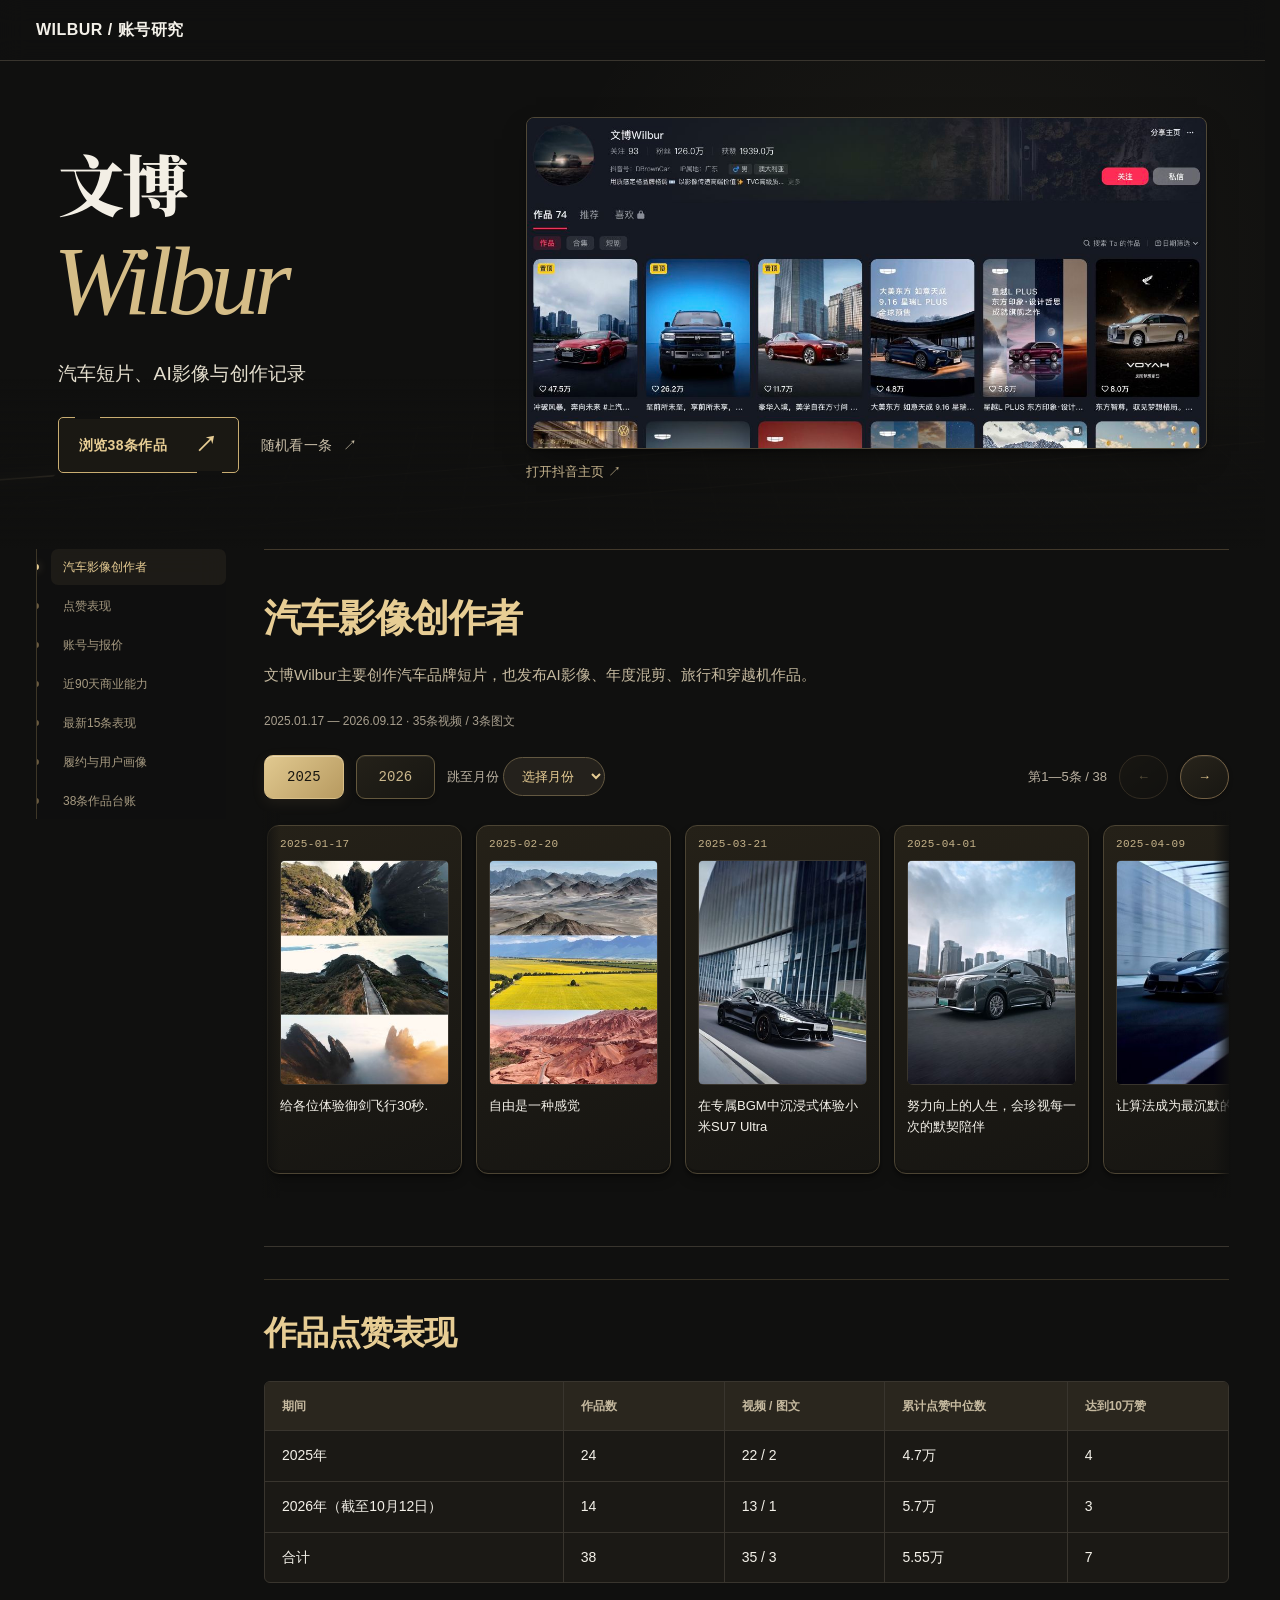
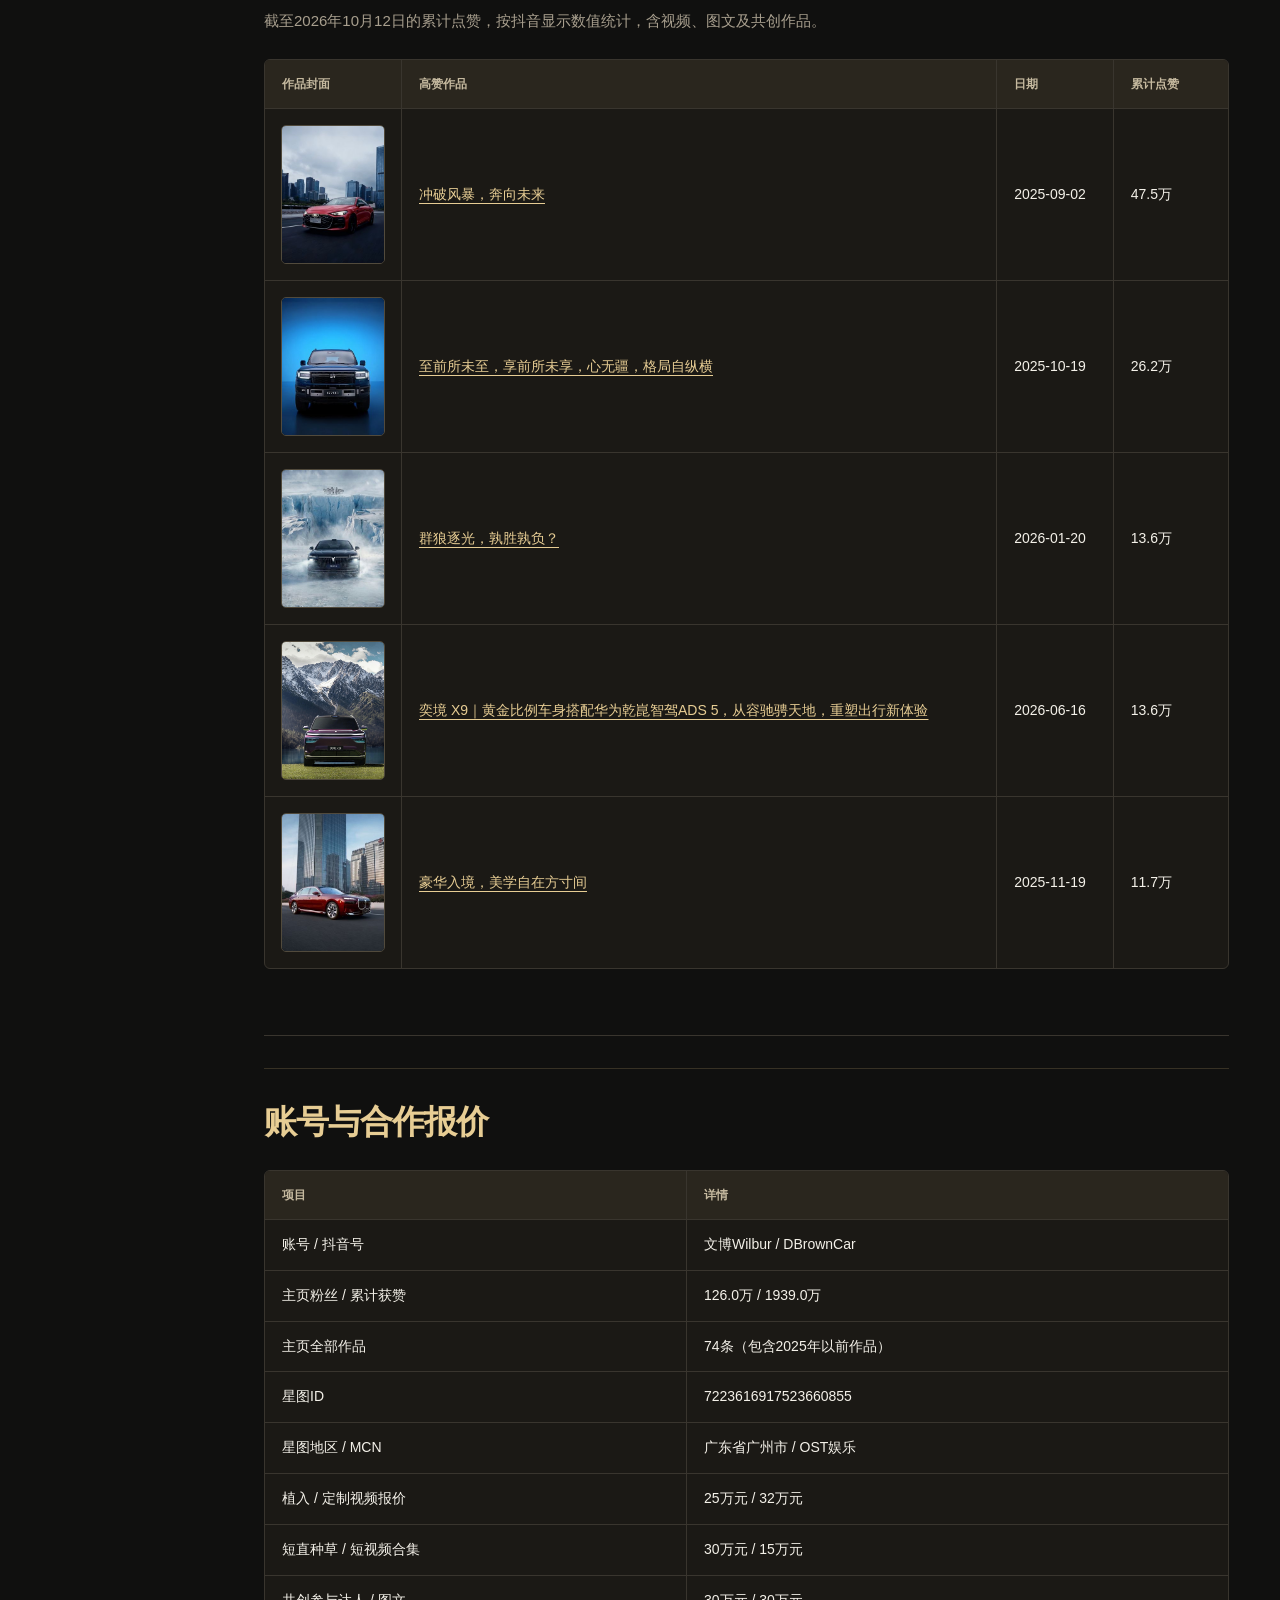
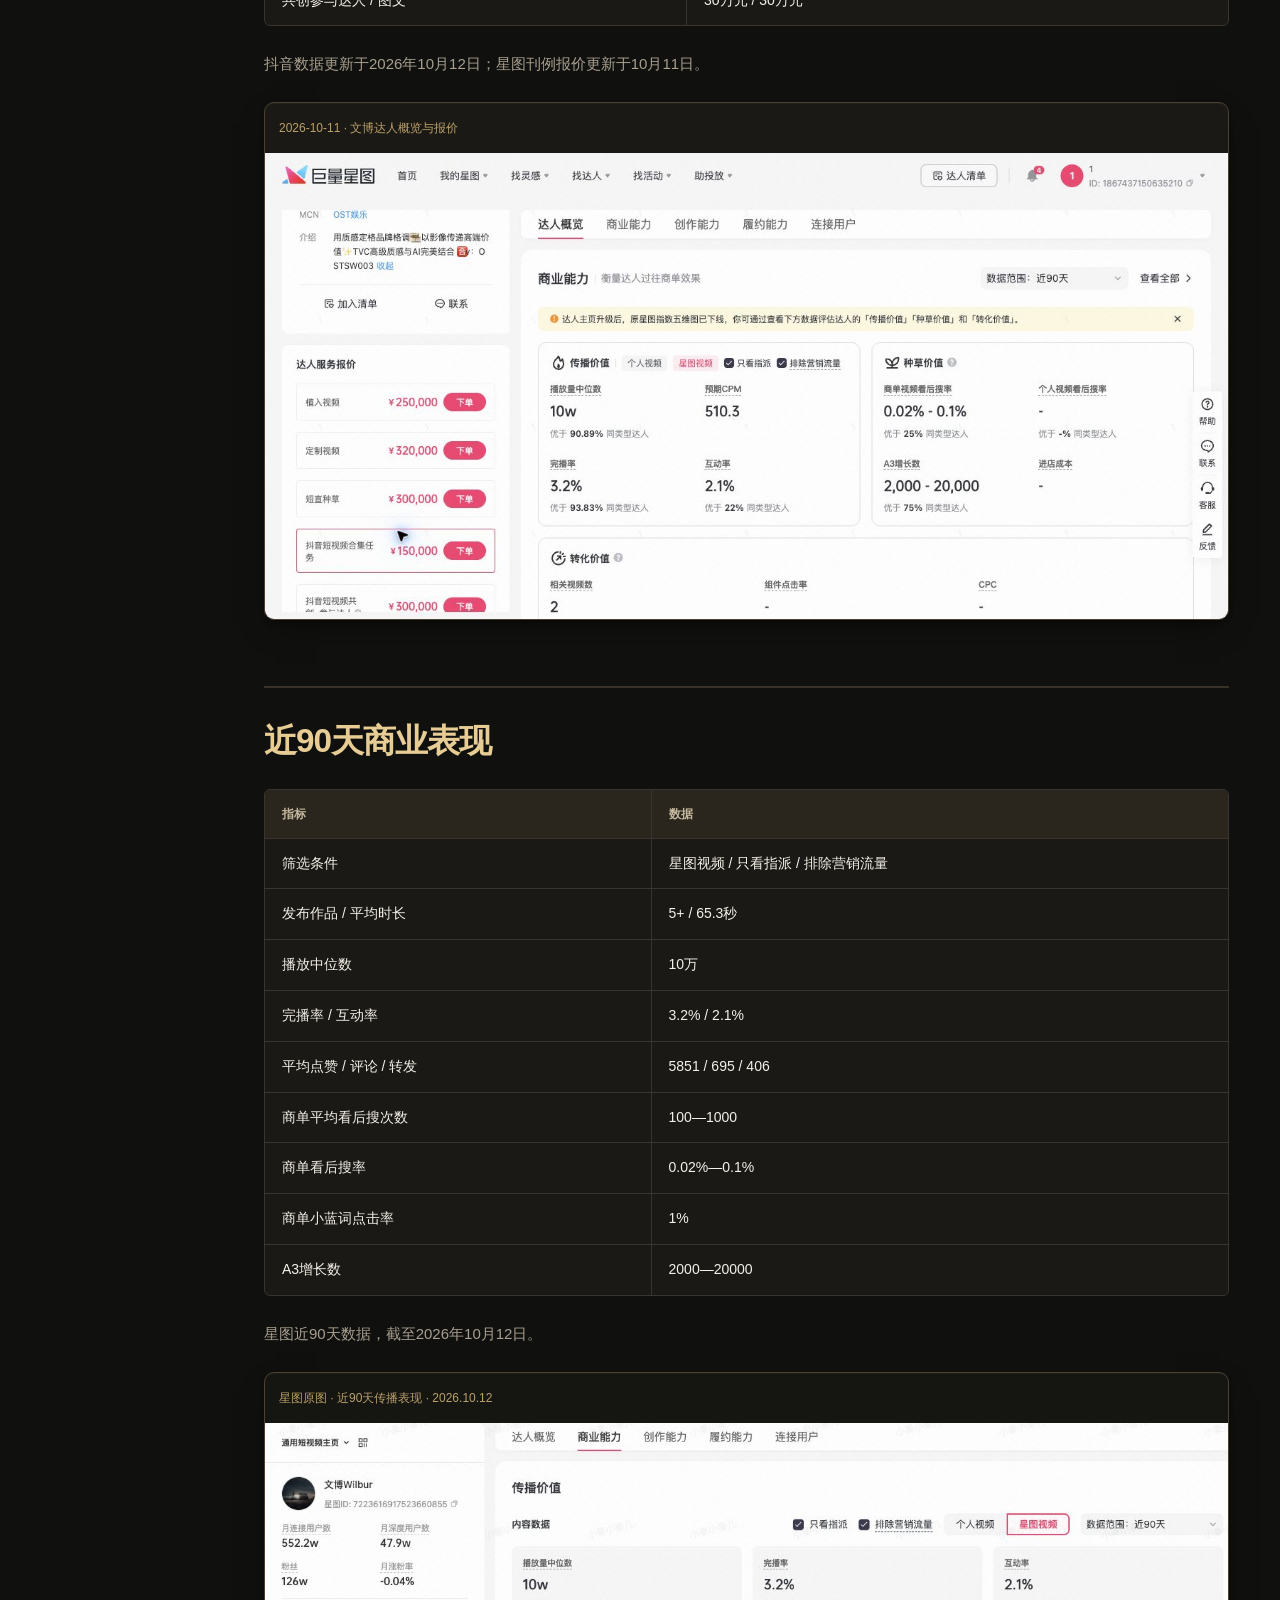
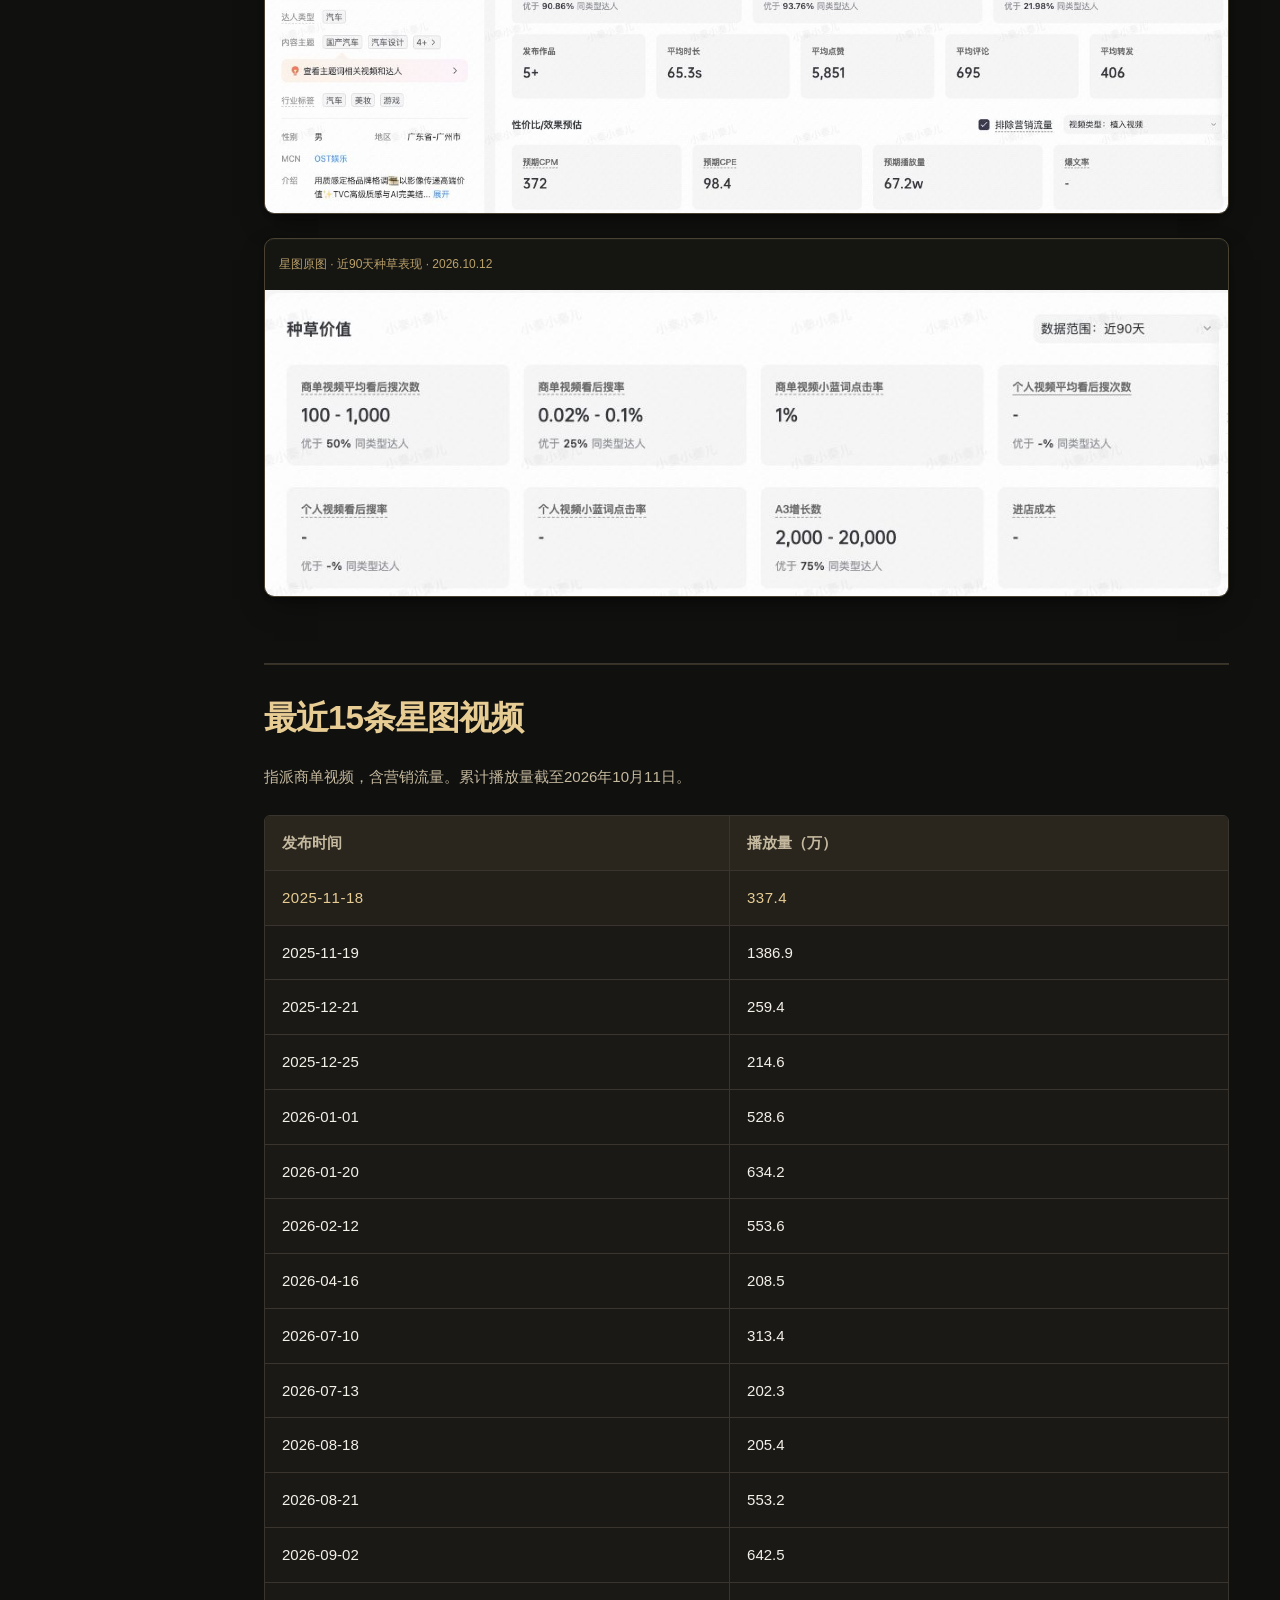
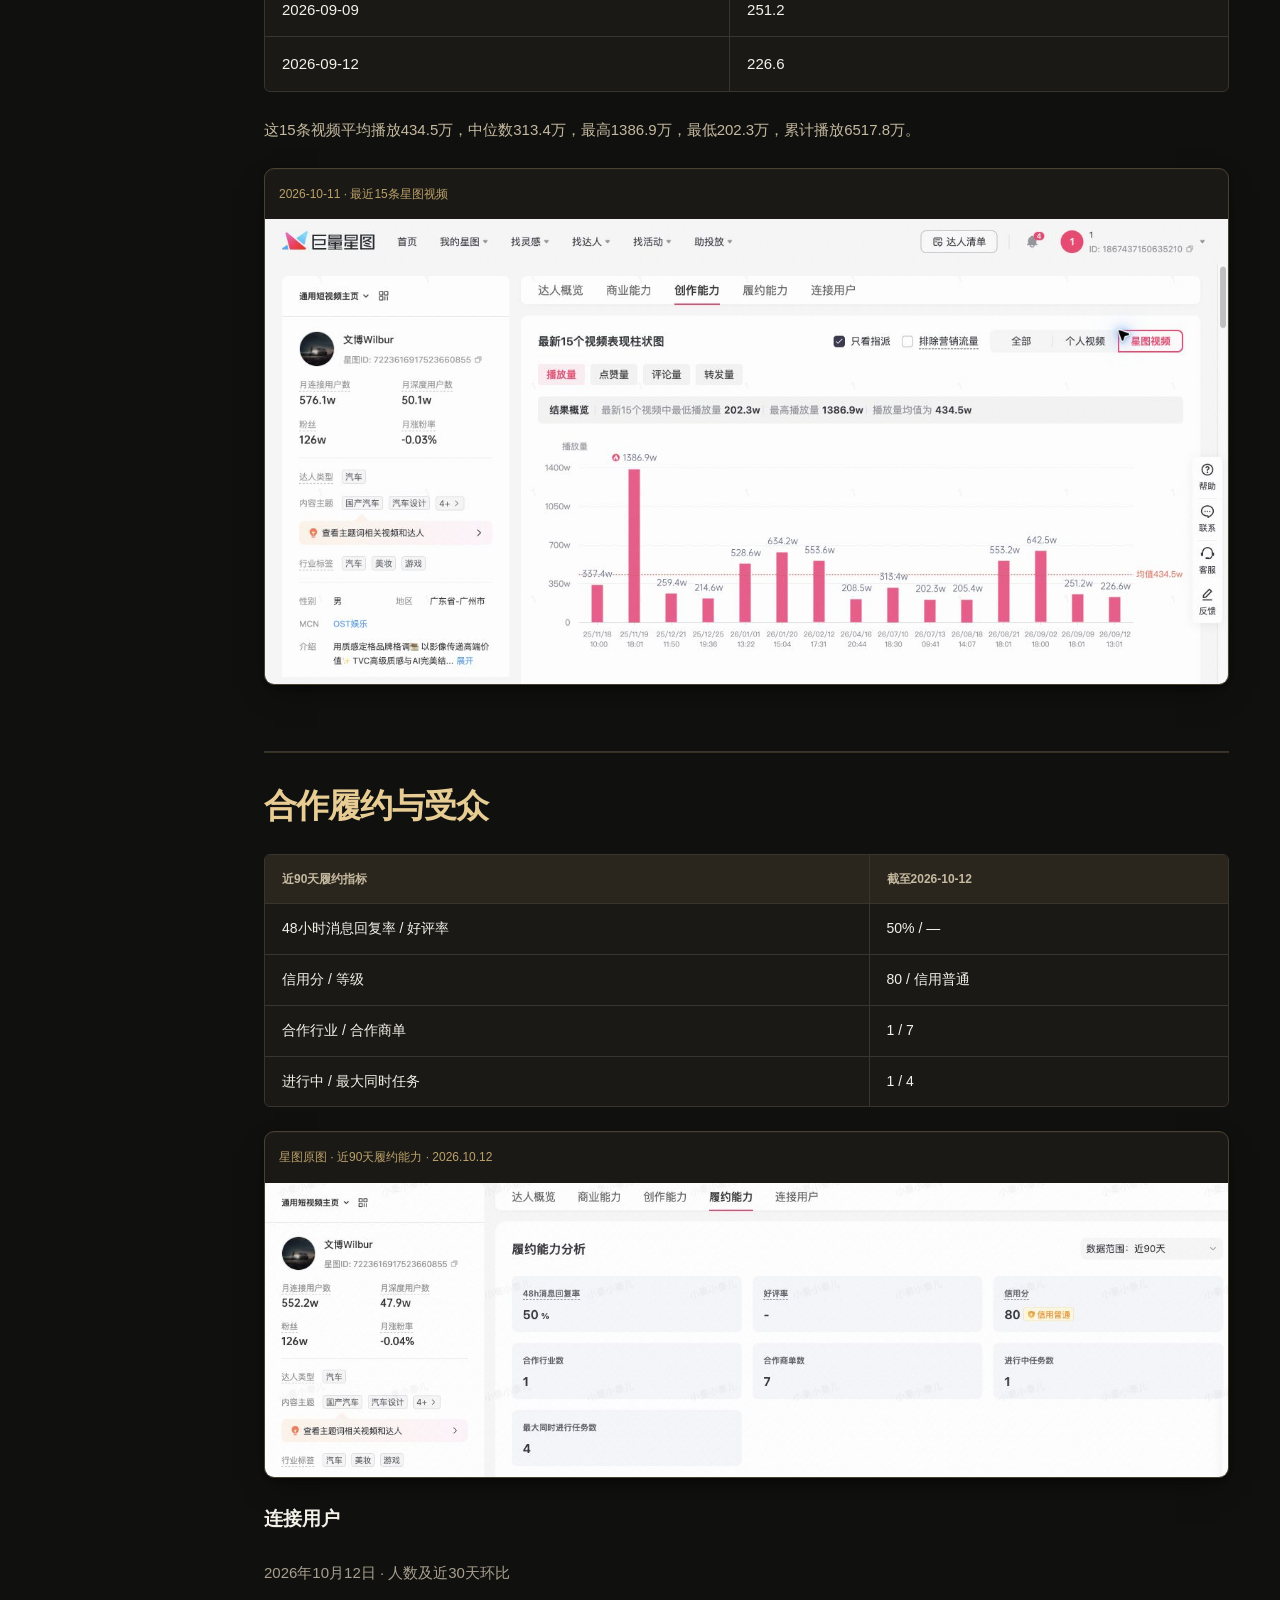
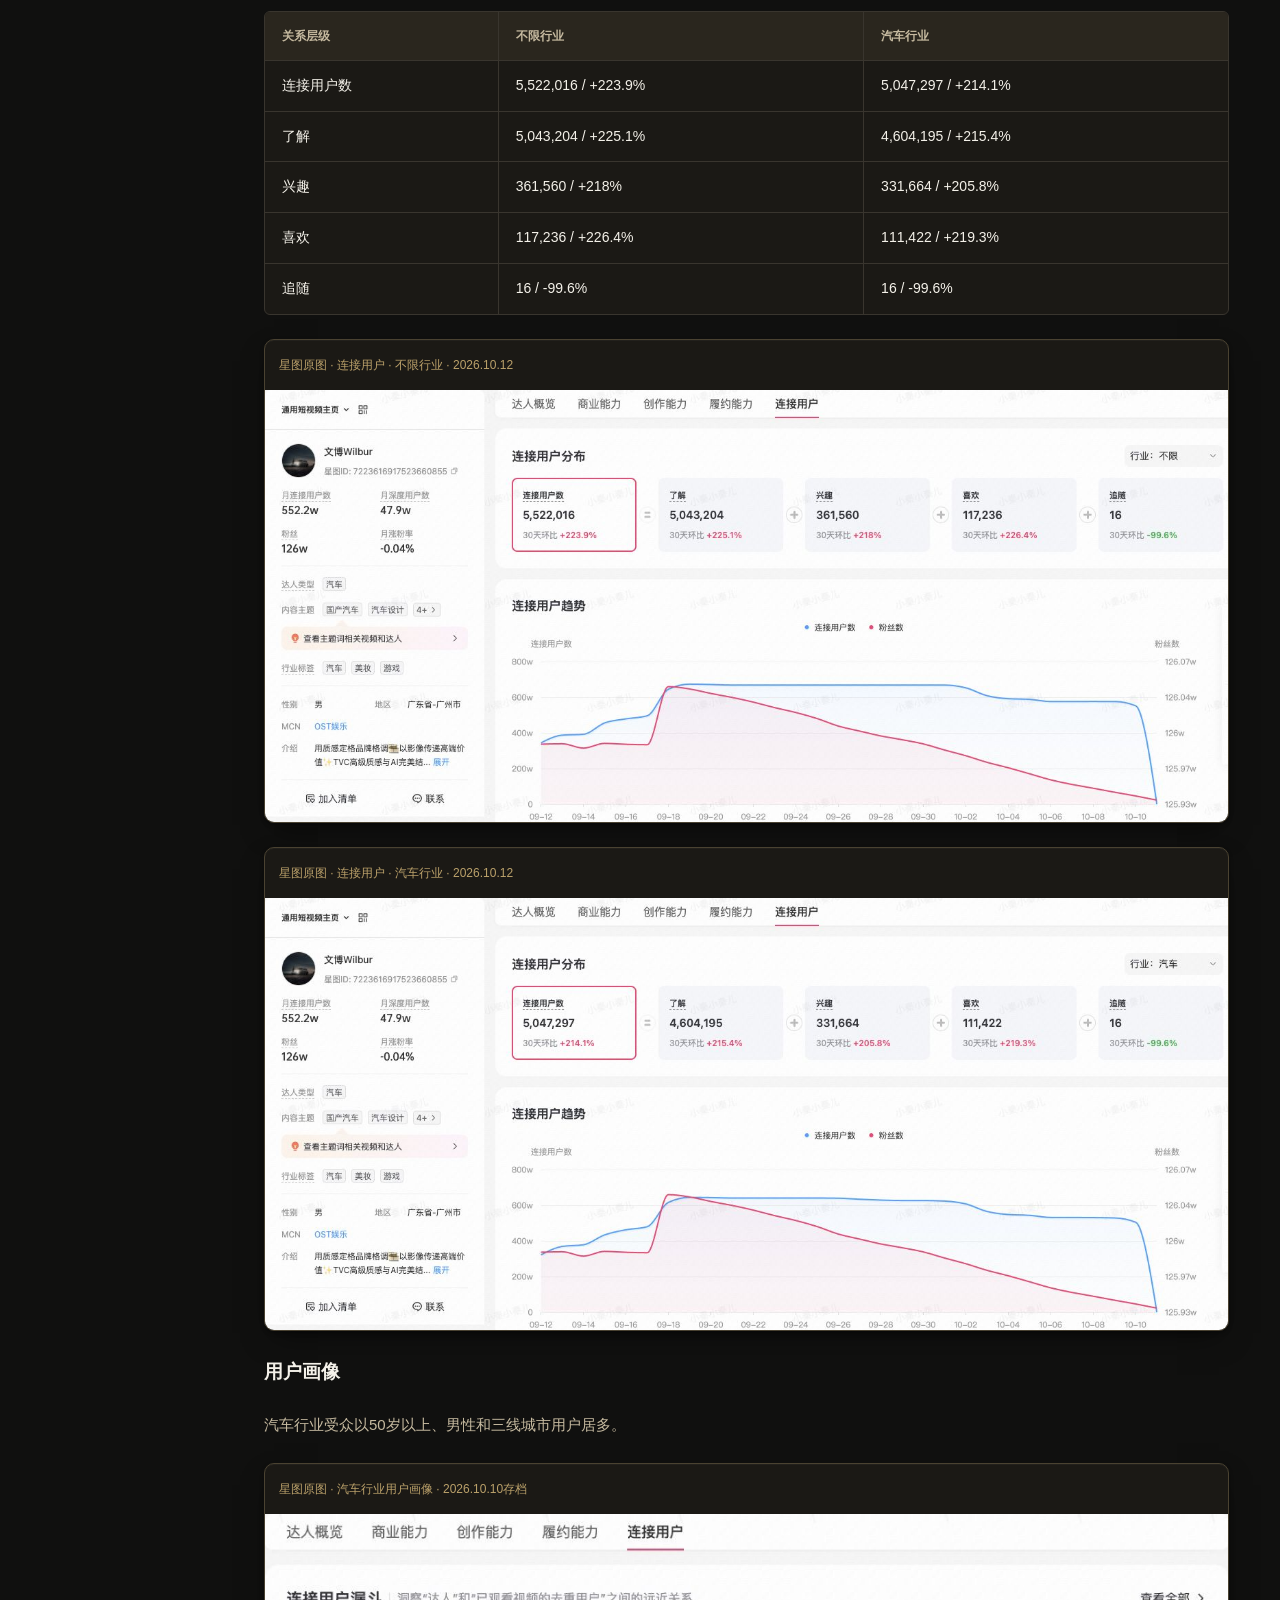
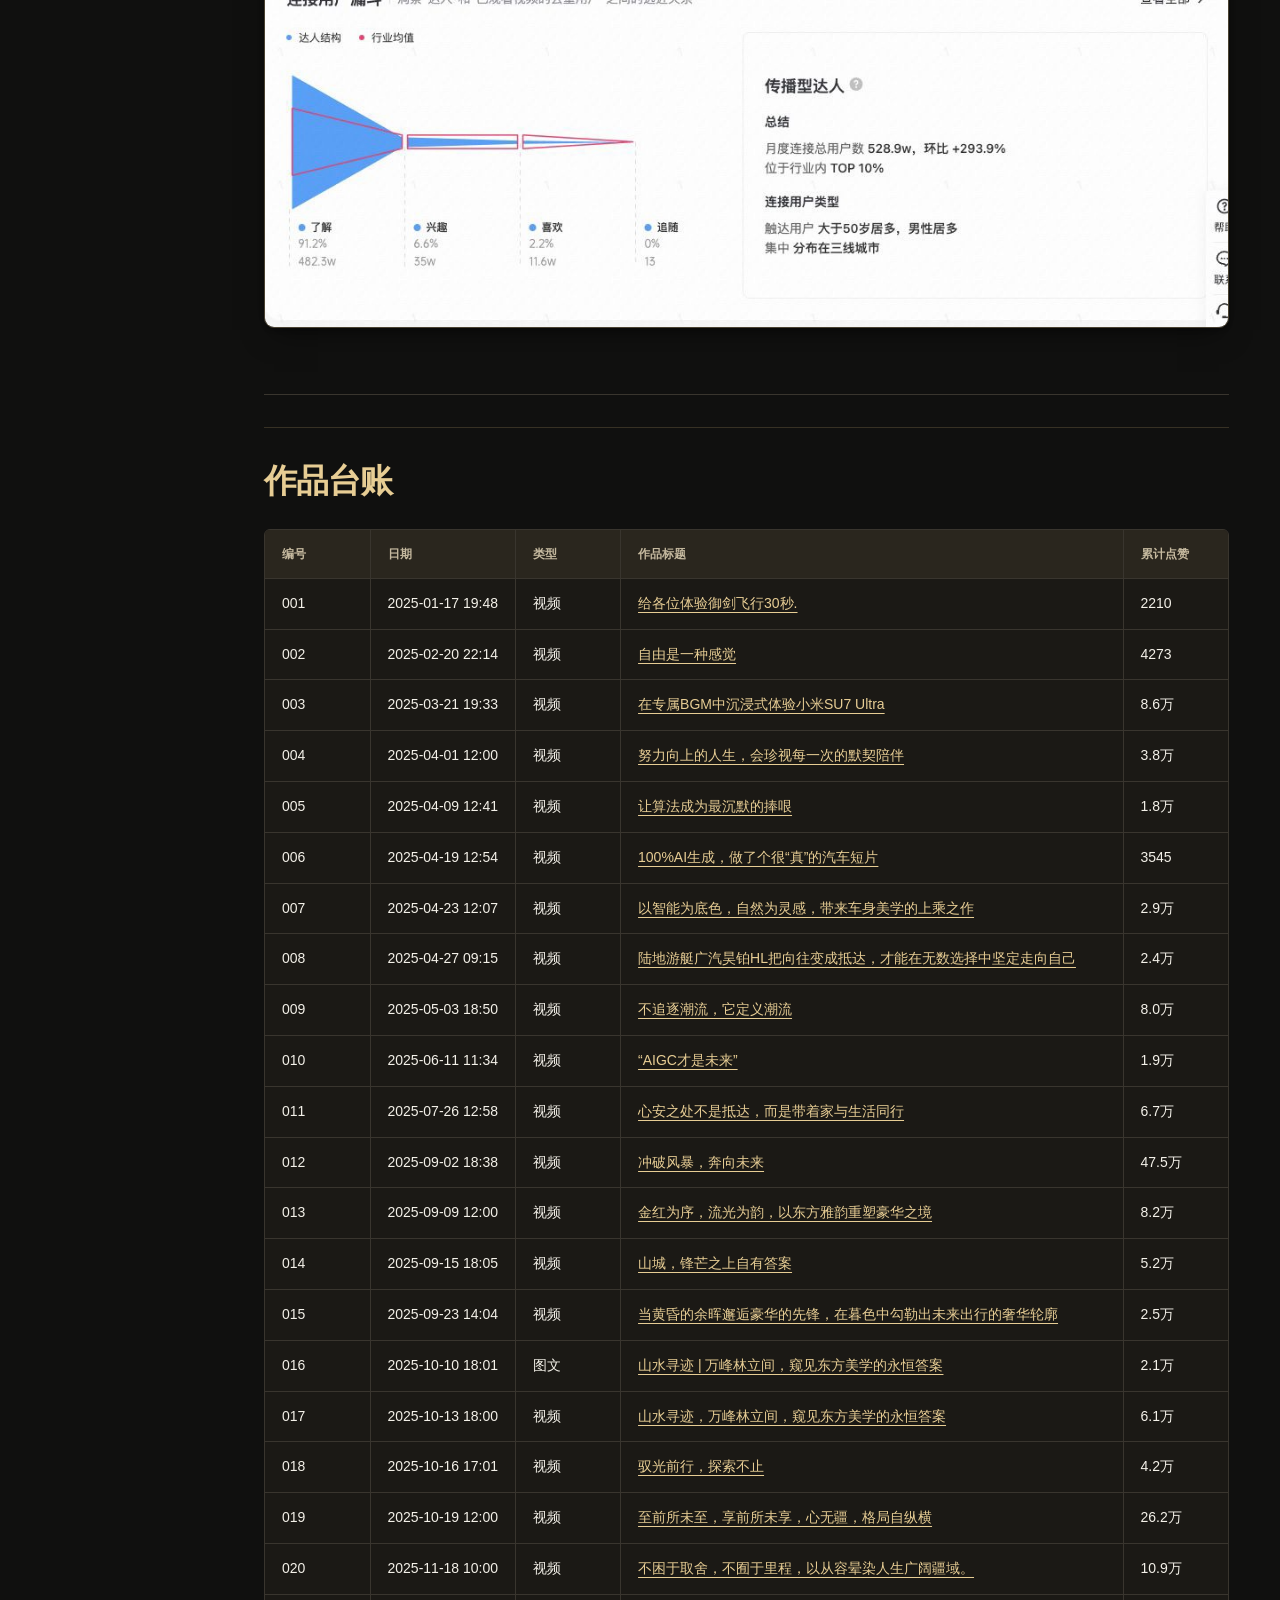
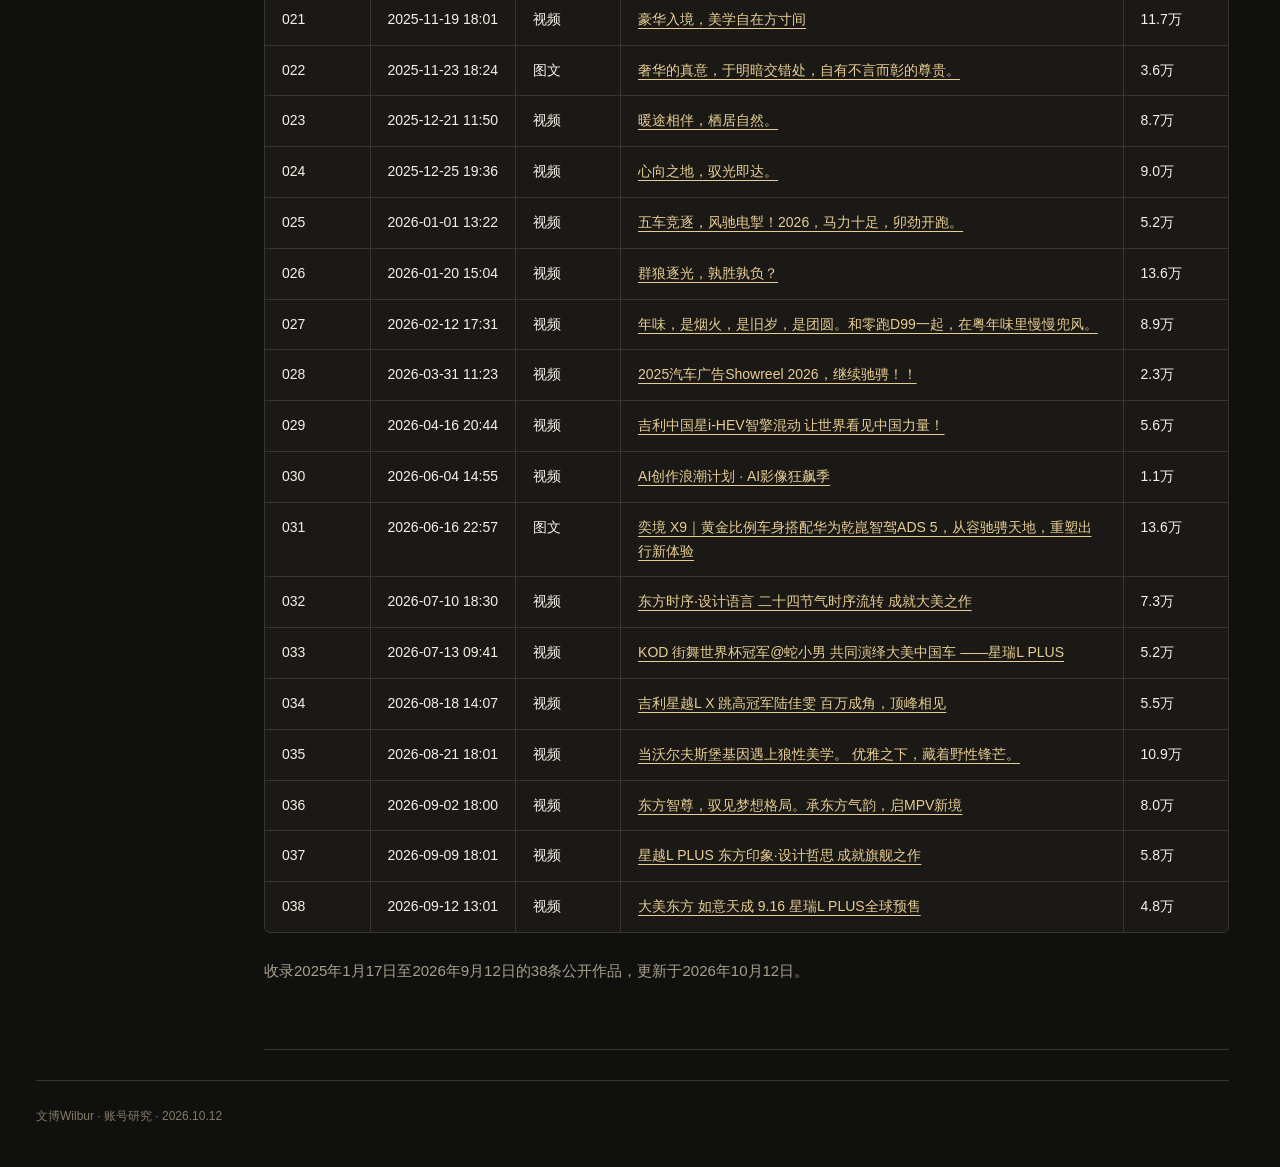
==== commit d35e838b: "Adapt Uiverse buttons and layered cards to black gold theme" ====
--- a/index.html
+++ b/index.html
@@ -1,4 +1,4 @@
-<!doctype html><html lang="zh-CN"><head><meta charset="utf-8"><meta name="viewport" content="width=device-width, initial-scale=1"><meta name="description" content="文博Wilbur，2025年至今公开作品时间线、真实封面与账号研究。"><title>文博Wilbur · 汽车影像研究</title><link rel="stylesheet" href="style.css"><link rel="stylesheet" href="wilbur.css?v=hero-layout-20261012"></head><body><header><div class="top"><a class="brand" href="#">WILBUR / 账号研究</a></div><div class="progress"></div></header><div class="hero modern-hero"><div class="hero-copy"><h1><span class="hero-name-cn">文博</span><span class="hero-name-en">Wilbur</span></h1><p class="hero-line">汽车短片、AI影像与创作记录</p><div class="hero-actions"><a class="start-reading" href="#timeline">浏览38条作品 <span>↗</span></a><button class="hero-random">随机看一条 ↗</button></div></div><div class="hero-gallery hero-profile"><div class="hero-gallery-inner"><button class="image-zoom hero-profile-shot" aria-label="放大文博抖音主页截图"><img src="assets/profile.png" width="1270" height="620" alt="文博Wilbur抖音主页，2026年10月12日截图"></button></div><a class="hero-account-link" href="https://www.douyin.com/user/MS4wLjABAAAAfcsv6IHdVB71cKGKNNSVqhjQp4huaR9O1pH9JF8JLadHslhi8GFaHE6Z5acv9zec" target="_blank" rel="noopener">打开抖音主页 ↗</a></div><div class="drive-scene" aria-hidden="true"><div class="drive-grid"></div><div class="drive-lane lane-one"></div><div class="drive-lane lane-two"></div><div class="drive-light"></div></div></div><div class="layout"><nav class="side" aria-label="报告目录"><a class="outline-link" href="#timeline">汽车影像创作者</a><a class="outline-link" href="#performance">点赞表现</a><a class="outline-link" href="#star">账号与报价</a><a class="outline-link" href="#business">近90天商业能力</a><a class="outline-link" href="#creative">最新15条表现</a><a class="outline-link" href="#audience">履约与用户画像</a><a class="outline-link" href="#ledger">38条作品台账</a></nav><main><section id="timeline"><div class="section-head"><h2>汽车影像创作者</h2></div><p class="creator-intro">文博Wilbur主要创作汽车品牌短片，也发布AI影像、年度混剪、旅行和穿越机作品。</p><p class="scope-line">2025.01.17 — 2026.09.12 · 35条视频 / 3条图文</p><div class="film-toolbar"><button class="film-year" data-year="2025">2025</button><button class="film-year" data-year="2026">2026</button><label>跳至月份 <select id="film-month"><option value="">选择月份</option><option>2025-01</option><option>2025-02</option><option>2025-03</option><option>2025-04</option><option>2025-05</option><option>2025-06</option><option>2025-07</option><option>2025-09</option><option>2025-10</option><option>2025-11</option><option>2025-12</option><option>2026-01</option><option>2026-02</option><option>2026-03</option><option>2026-04</option><option>2026-06</option><option>2026-07</option><option>2026-08</option><option>2026-09</option></select></label><span id="film-progress"></span><button id="film-prev" class="btn" aria-label="向更早作品移动">←</button><button id="film-next" class="btn" aria-label="向更新作品移动">→</button></div><div class="film-stage"><div class="film-track" tabindex="0" aria-label="按时间正序的作品胶片带"><button class="film-card" data-i="0" aria-label="第1条，2025-01-17，给各位体验御剑飞行30秒."><time>2025-01-17<em></em></time><span class="film-art"><img class="film-cover" loading="lazy" src="covers/7460849857859685692.jpg" width="323" height="430" alt="原作品封面：给各位体验御剑飞行30秒."></span><strong>给各位体验御剑飞行30秒.</strong></button><button class="film-card" data-i="1" aria-label="第2条，2025-02-20，自由是一种感觉"><time>2025-02-20<em></em></time><span class="film-art"><img class="film-cover" loading="lazy" src="covers/7473504563211816249.jpg" width="323" height="430" alt="原作品封面：自由是一种感觉"></span><strong>自由是一种感觉</strong></button><button class="film-card" data-i="2" aria-label="第3条，2025-03-21，在专属BGM中沉浸式体验小米SU7 Ultra"><time>2025-03-21<em></em></time><span class="film-art"><img class="film-cover" loading="lazy" src="covers/7484195742333127995.jpg" width="323" height="430" alt="原作品封面：在专属BGM中沉浸式体验小米SU7 Ultra"></span><strong>在专属BGM中沉浸式体验小米SU7 Ultra</strong></button><button class="film-card" data-i="3" aria-label="第4条，2025-04-01，努力向上的人生，会珍视每一次的默契陪伴"><time>2025-04-01<em></em></time><span class="film-art"><img class="film-cover" loading="lazy" src="covers/7486715887626587451.jpg" width="323" height="430" alt="原作品封面：努力向上的人生，会珍视每一次的默契陪伴"></span><strong>努力向上的人生，会珍视每一次的默契陪伴</strong></button><button class="film-card" data-i="4" aria-label="第5条，2025-04-09，让算法成为最沉默的捧哏"><time>2025-04-09<em></em></time><span class="film-art"><img class="film-cover" loading="lazy" src="covers/7491168813887540539.jpg" width="323" height="430" alt="原作品封面：让算法成为最沉默的捧哏"></span><strong>让算法成为最沉默的捧哏</strong></button><button class="film-card" data-i="5" aria-label="第6条，2025-04-19，100%AI生成，做了个很“真”的汽车短片"><time>2025-04-19<em></em></time><span class="film-art"><img class="film-cover" loading="lazy" src="covers/7494883052229807418.jpg" width="323" height="430" alt="原作品封面：100%AI生成，做了个很“真”的汽车短片"></span><strong>100%AI生成，做了个很“真”的汽车短片</strong></button><button class="film-card" data-i="6" aria-label="第7条，2025-04-23，以智能为底色，自然为灵感，带来车身美学的上乘之作"><time>2025-04-23<em></em></time><span class="film-art"><img class="film-cover" loading="lazy" src="covers/7496184394651045179.jpg" width="323" height="430" alt="原作品封面：以智能为底色，自然为灵感，带来车身美学的上乘之作"></span><strong>以智能为底色，自然为灵感，带来车身美学的上乘之作</strong></button><button class="film-card" data-i="7" aria-label="第8条，2025-04-27，陆地游艇广汽昊铂HL把向往变成抵达，才能在无数选择中坚定走向自己"><time>2025-04-27<em></em></time><span class="film-art"><img class="film-cover" loading="lazy" src="covers/7497611413758774587.jpg" width="323" height="430" alt="原作品封面：陆地游艇广汽昊铂HL把向往变成抵达，才能在无数选择中坚定走向自己"></span><strong>陆地游艇广汽昊铂HL把向往变成抵达，才能在无数选择中坚定走向自己</strong></button><button class="film-card" data-i="8" aria-label="第9条，2025-05-03，不追逐潮流，它定义潮流"><time>2025-05-03<em></em></time><span class="film-art"><img class="film-cover" loading="lazy" src="covers/7500148041053654332.jpg" width="323" height="430" alt="原作品封面：不追逐潮流，它定义潮流"></span><strong>不追逐潮流，它定义潮流</strong></button><button class="film-card" data-i="9" aria-label="第10条，2025-06-11，“AIGC才是未来”"><time>2025-06-11<em></em></time><span class="film-art"><img class="film-cover" loading="lazy" src="covers/7514529995629612345.jpg" width="323" height="430" alt="原作品封面：“AIGC才是未来”"></span><strong>“AIGC才是未来”</strong></button><button class="film-card" data-i="10" aria-label="第11条，2025-07-26，心安之处不是抵达，而是带着家与生活同行"><time>2025-07-26<em></em></time><span class="film-art"><img class="film-cover" loading="lazy" src="covers/7531233582686326074.jpg" width="323" height="430" alt="原作品封面：心安之处不是抵达，而是带着家与生活同行"></span><strong>心安之处不是抵达，而是带着家与生活同行</strong></button><button class="film-card" data-i="11" aria-label="第12条，2025-09-02，冲破风暴，奔向未来"><time>2025-09-02<em></em></time><span class="film-art"><img class="film-cover" loading="lazy" src="covers/7545371178350546234.jpg" width="323" height="430" alt="原作品封面：冲破风暴，奔向未来"></span><strong>冲破风暴，奔向未来</strong></button><button class="film-card" data-i="12" aria-label="第13条，2025-09-09，金红为序，流光为韵，以东方雅韵重塑豪华之境"><time>2025-09-09<em></em></time><span class="film-art"><img class="film-cover" loading="lazy" src="covers/7547738810286624059.jpg" width="323" height="430" alt="原作品封面：金红为序，流光为韵，以东方雅韵重塑豪华之境"></span><strong>金红为序，流光为韵，以东方雅韵重塑豪华之境</strong></button><button class="film-card" data-i="13" aria-label="第14条，2025-09-15，山城，锋芒之上自有答案"><time>2025-09-15<em></em></time><span class="film-art"><img class="film-cover" loading="lazy" src="covers/7549793632922209596.jpg" width="323" height="430" alt="原作品封面：山城，锋芒之上自有答案"></span><strong>山城，锋芒之上自有答案</strong></button><button class="film-card" data-i="14" aria-label="第15条，2025-09-23，当黄昏的余晖邂逅豪华的先锋，在暮色中勾勒出未来出行的奢华轮廓"><time>2025-09-23<em></em></time><span class="film-art"><img class="film-cover" loading="lazy" src="covers/7553161465496603962.jpg" width="323" height="430" alt="原作品封面：当黄昏的余晖邂逅豪华的先锋，在暮色中勾勒出未来出行的奢华轮廓"></span><strong>当黄昏的余晖邂逅豪华的先锋，在暮色中勾勒出未来出行的奢华轮廓</strong></button><button class="film-card" data-i="15" aria-label="第16条，2025-10-10，山水寻迹 | 万峰林立间，窥见东方美学的永恒答案"><time>2025-10-10<em>图文</em></time><span class="film-art"><img class="film-cover" loading="lazy" src="covers/7559184441769659705.jpg" width="323" height="430" alt="原作品封面：山水寻迹 | 万峰林立间，窥见东方美学的永恒答案"></span><strong>山水寻迹 | 万峰林立间，窥见东方美学的永恒答案</strong></button><button class="film-card" data-i="16" aria-label="第17条，2025-10-13，山水寻迹，万峰林立间，窥见东方美学的永恒答案"><time>2025-10-13<em></em></time><span class="film-art"><img class="film-cover" loading="lazy" src="covers/7560275098596412732.jpg" width="323" height="430" alt="原作品封面：山水寻迹，万峰林立间，窥见东方美学的永恒答案"></span><strong>山水寻迹，万峰林立间，窥见东方美学的永恒答案</strong></button><button class="film-card" data-i="17" aria-label="第18条，2025-10-16，驭光前行，探索不止"><time>2025-10-16<em></em></time><span class="film-art"><img class="film-cover" loading="lazy" src="covers/7561687374112836923.jpg" width="323" height="430" alt="原作品封面：驭光前行，探索不止"></span><strong>驭光前行，探索不止</strong></button><button class="film-card" data-i="18" aria-label="第19条，2025-10-19，至前所未至，享前所未享，心无疆，格局自纵横"><time>2025-10-19<em></em></time><span class="film-art"><img class="film-cover" loading="lazy" src="covers/7562530556215774521.jpg" width="323" height="430" alt="原作品封面：至前所未至，享前所未享，心无疆，格局自纵横"></span><strong>至前所未至，享前所未享，心无疆，格局自纵横</strong></button><button class="film-card" data-i="19" aria-label="第20条，2025-11-18，不困于取舍，不囿于里程，以从容晕染人生广阔疆域。"><time>2025-11-18<em></em></time><span class="film-art"><img class="film-cover" loading="lazy" src="covers/7572166191164514993.jpg" width="323" height="430" alt="原作品封面：不困于取舍，不囿于里程，以从容晕染人生广阔疆域。"></span><strong>不困于取舍，不囿于里程，以从容晕染人生广阔疆域。</strong></button><button class="film-card" data-i="20" aria-label="第21条，2025-11-19，豪华入境，美学自在方寸间"><time>2025-11-19<em></em></time><span class="film-art"><img class="film-cover" loading="lazy" src="covers/7574335920816932209.jpg" width="323" height="430" alt="原作品封面：豪华入境，美学自在方寸间"></span><strong>豪华入境，美学自在方寸间</strong></button><button class="film-card" data-i="21" aria-label="第22条，2025-11-23，奢华的真意，于明暗交错处，自有不言而彰的尊贵。"><time>2025-11-23<em>图文</em></time><span class="film-art"><img class="film-cover" loading="lazy" src="covers/7575854670037477297.jpg" width="323" height="430" alt="原作品封面：奢华的真意，于明暗交错处，自有不言而彰的尊贵。"></span><strong>奢华的真意，于明暗交错处，自有不言而彰的尊贵。</strong></button><button class="film-card" data-i="22" aria-label="第23条，2025-12-21，暖途相伴，栖居⾃然。"><time>2025-12-21<em></em></time><span class="film-art"><img class="film-cover" loading="lazy" src="covers/7585995519324622138.jpg" width="323" height="430" alt="原作品封面：暖途相伴，栖居⾃然。"></span><strong>暖途相伴，栖居⾃然。</strong></button><button class="film-card" data-i="23" aria-label="第24条，2025-12-25，⼼向之地，驭光即达。"><time>2025-12-25<em></em></time><span class="film-art"><img class="film-cover" loading="lazy" src="covers/7587733475689893169.jpg" width="323" height="430" alt="原作品封面：⼼向之地，驭光即达。"></span><strong>⼼向之地，驭光即达。</strong></button><button class="film-card" data-i="24" aria-label="第25条，2026-01-01，五车竞逐，风驰电掣！2026，马力十足，卯劲开跑。"><time>2026-01-01<em></em></time><span class="film-art"><img class="film-cover" loading="lazy" src="covers/7590233492169607345.jpg" width="323" height="430" alt="原作品封面：五车竞逐，风驰电掣！2026，马力十足，卯劲开跑。"></span><strong>五车竞逐，风驰电掣！2026，马力十足，卯劲开跑。</strong></button><button class="film-card" data-i="25" aria-label="第26条，2026-01-20，群狼逐光，孰胜孰负？"><time>2026-01-20<em></em></time><span class="film-art"><img class="film-cover" loading="lazy" src="covers/7592557908073819897.jpg" width="323" height="430" alt="原作品封面：群狼逐光，孰胜孰负？"></span><strong>群狼逐光，孰胜孰负？</strong></button><button class="film-card" data-i="26" aria-label="第27条，2026-02-12，年味，是烟火，是旧岁，是团圆。和零跑D99一起，在粤年味里慢慢兜风。"><time>2026-02-12<em></em></time><span class="film-art"><img class="film-cover" loading="lazy" src="covers/7605835552190137521.jpg" width="323" height="430" alt="原作品封面：年味，是烟火，是旧岁，是团圆。和零跑D99一起，在粤年味里慢慢兜风。"></span><strong>年味，是烟火，是旧岁，是团圆。和零跑D99一起，在粤年味里慢慢兜风。</strong></button><button class="film-card" data-i="27" aria-label="第28条，2026-03-31，2025汽车广告Showreel 2026，继续驰骋！！"><time>2026-03-31<em></em></time><span class="film-art"><img class="film-cover" loading="lazy" src="covers/7623252483519467121.jpg" width="323" height="430" alt="原作品封面：2025汽车广告Showreel 2026，继续驰骋！！"></span><strong>2025汽车广告Showreel 2026，继续驰骋！！</strong></button><button class="film-card" data-i="28" aria-label="第29条，2026-04-16，吉利中国星i-HEV智擎混动 让世界看见中国力量！"><time>2026-04-16<em></em></time><span class="film-art"><img class="film-cover" loading="lazy" src="covers/7629303437021433521.jpg" width="323" height="430" alt="原作品封面：吉利中国星i-HEV智擎混动 让世界看见中国力量！"></span><strong>吉利中国星i-HEV智擎混动 让世界看见中国力量！</strong></button><button class="film-card" data-i="29" aria-label="第30条，2026-06-04，AI创作浪潮计划 · AI影像狂飙季"><time>2026-06-04<em></em></time><span class="film-art"><img class="film-cover" loading="lazy" src="covers/7647430247970068091.jpg" width="323" height="430" alt="原作品封面：AI创作浪潮计划 · AI影像狂飙季"></span><strong>AI创作浪潮计划 · AI影像狂飙季</strong></button><button class="film-card" data-i="30" aria-label="第31条，2026-06-16，奕境 X9｜黄金比例车身搭配华为乾崑智驾ADS 5，从容驰骋天地，重塑出行新体验"><time>2026-06-16<em>图文</em></time><span class="film-art"><img class="film-cover" loading="lazy" src="covers/7652002006555969009.jpg" width="323" height="430" alt="原作品封面：奕境 X9｜黄金比例车身搭配华为乾崑智驾ADS 5，从容驰骋天地，重塑出行新体验"></span><strong>奕境 X9｜黄金比例车身搭配华为乾崑智驾ADS 5，从容驰骋天地，重塑出行新体验</strong></button><button class="film-card" data-i="31" aria-label="第32条，2026-07-10，东方时序·设计语言 二十四节气时序流转 成就大美之作"><time>2026-07-10<em></em></time><span class="film-art"><img class="film-cover" loading="lazy" src="covers/7660794986871860593.jpg" width="323" height="430" alt="原作品封面：东方时序·设计语言 二十四节气时序流转 成就大美之作"></span><strong>东方时序·设计语言 二十四节气时序流转 成就大美之作</strong></button><button class="film-card" data-i="32" aria-label="第33条，2026-07-13，KOD 街舞世界杯冠军@蛇小男 共同演绎大美中国车 ——星瑞L PLUS"><time>2026-07-13<em></em></time><span class="film-art"><img class="film-cover" loading="lazy" src="covers/7661229748567771761.jpg" width="323" height="430" alt="原作品封面：KOD 街舞世界杯冠军@蛇小男 共同演绎大美中国车 ——星瑞L PLUS"></span><strong>KOD 街舞世界杯冠军@蛇小男 共同演绎大美中国车 ——星瑞L PLUS</strong></button><button class="film-card" data-i="33" aria-label="第34条，2026-08-18，吉利星越L X 跳高冠军陆佳雯 百万成角，顶峰相见"><time>2026-08-18<em></em></time><span class="film-art"><img class="film-cover" loading="lazy" src="covers/7675209980656555249.jpg" width="323" height="430" alt="原作品封面：吉利星越L X 跳高冠军陆佳雯 百万成角，顶峰相见"></span><strong>吉利星越L X 跳高冠军陆佳雯 百万成角，顶峰相见</strong></button><button class="film-card" data-i="34" aria-label="第35条，2026-08-21，当沃尔夫斯堡基因遇上狼性美学。 优雅之下，藏着野性锋芒。"><time>2026-08-21<em></em></time><span class="film-art"><img class="film-cover" loading="lazy" src="covers/7676365872517425841.jpg" width="323" height="430" alt="原作品封面：当沃尔夫斯堡基因遇上狼性美学。 优雅之下，藏着野性锋芒。"></span><strong>当沃尔夫斯堡基因遇上狼性美学。 优雅之下，藏着野性锋芒。</strong></button><button class="film-card" data-i="35" aria-label="第36条，2026-09-02，东方智尊，驭见梦想格局。承东方气韵，启MPV新境"><time>2026-09-02<em></em></time><span class="film-art"><img class="film-cover" loading="lazy" src="covers/7680456800948410618.jpg" width="323" height="430" alt="原作品封面：东方智尊，驭见梦想格局。承东方气韵，启MPV新境"></span><strong>东方智尊，驭见梦想格局。承东方气韵，启MPV新境</strong></button><button class="film-card" data-i="36" aria-label="第37条，2026-09-09，星越L PLUS 东方印象·设计哲思 成就旗舰之作"><time>2026-09-09<em></em></time><span class="film-art"><img class="film-cover" loading="lazy" src="covers/7683412493729085049.jpg" width="323" height="430" alt="原作品封面：星越L PLUS 东方印象·设计哲思 成就旗舰之作"></span><strong>星越L PLUS 东方印象·设计哲思 成就旗舰之作</strong></button><button class="film-card" data-i="37" aria-label="第38条，2026-09-12，大美东方 如意天成 9.16 星瑞L PLUS全球预售"><time>2026-09-12<em></em></time><span class="film-art"><img class="film-cover" loading="lazy" src="covers/7684320614493136881.jpg" width="323" height="430" alt="原作品封面：大美东方 如意天成 9.16 星瑞L PLUS全球预售"></span><strong>大美东方 如意天成 9.16 星瑞L PLUS全球预售</strong></button></div></div></section><section id="research"><div class="research-group"><section class="research-card" id="performance"><div class="section-head"><h2>作品点赞表现</h2></div><div class="table-scroll"><table><tr><th>期间</th><th>作品数</th><th>视频 / 图文</th><th>累计点赞中位数</th><th>达到10万赞</th></tr><tr><td>2025年</td><td>24</td><td>22 / 2</td><td>4.7万</td><td>4</td></tr><tr><td>2026年（截至10月12日）</td><td>14</td><td>13 / 1</td><td>5.7万</td><td>3</td></tr><tr><td>合计</td><td>38</td><td>35 / 3</td><td>5.55万</td><td>7</td></tr></table></div><p class="source-note">截至2026年10月12日的累计点赞，按抖音显示数值统计，含视频、图文及共创作品。</p><div class="liked-works"><div class="table-scroll"><table><tr><th>作品封面</th><th>高赞作品</th><th>日期</th><th>累计点赞</th></tr><tr><td><a class="liked-cover" href="https://www.douyin.com/video/7545371178350546234" target="_blank" rel="noopener" aria-label="打开冲破风暴，奔向未来"><img src="covers/7545371178350546234.jpg" width="323" height="430" loading="lazy" alt="冲破风暴，奔向未来原作品封面"></a></td><td><a href="https://www.douyin.com/video/7545371178350546234" target="_blank" rel="noopener">冲破风暴，奔向未来</a></td><td>2025-09-02</td><td>47.5万</td></tr><tr><td><a class="liked-cover" href="https://www.douyin.com/video/7562530556215774521" target="_blank" rel="noopener" aria-label="打开至前所未至，享前所未享，心无疆，格局自纵横"><img src="covers/7562530556215774521.jpg" width="323" height="430" loading="lazy" alt="至前所未至，享前所未享，心无疆，格局自纵横原作品封面"></a></td><td><a href="https://www.douyin.com/video/7562530556215774521" target="_blank" rel="noopener">至前所未至，享前所未享，心无疆，格局自纵横</a></td><td>2025-10-19</td><td>26.2万</td></tr><tr><td><a class="liked-cover" href="https://www.douyin.com/video/7592557908073819897" target="_blank" rel="noopener" aria-label="打开群狼逐光，孰胜孰负？"><img src="covers/7592557908073819897.jpg" width="323" height="430" loading="lazy" alt="群狼逐光，孰胜孰负？原作品封面"></a></td><td><a href="https://www.douyin.com/video/7592557908073819897" target="_blank" rel="noopener">群狼逐光，孰胜孰负？</a></td><td>2026-01-20</td><td>13.6万</td></tr><tr><td><a class="liked-cover" href="https://www.douyin.com/note/7652002006555969009" target="_blank" rel="noopener" aria-label="打开奕境 X9｜黄金比例车身搭配华为乾崑智驾ADS 5，从容驰骋天地，重塑出行新体验"><img src="covers/7652002006555969009.jpg" width="323" height="430" loading="lazy" alt="奕境 X9｜黄金比例车身搭配华为乾崑智驾ADS 5，从容驰骋天地，重塑出行新体验原作品封面"></a></td><td><a href="https://www.douyin.com/note/7652002006555969009" target="_blank" rel="noopener">奕境 X9｜黄金比例车身搭配华为乾崑智驾ADS 5，从容驰骋天地，重塑出行新体验</a></td><td>2026-06-16</td><td>13.6万</td></tr><tr><td><a class="liked-cover" href="https://www.douyin.com/video/7574335920816932209" target="_blank" rel="noopener" aria-label="打开豪华入境，美学自在方寸间"><img src="covers/7574335920816932209.jpg" width="323" height="430" loading="lazy" alt="豪华入境，美学自在方寸间原作品封面"></a></td><td><a href="https://www.douyin.com/video/7574335920816932209" target="_blank" rel="noopener">豪华入境，美学自在方寸间</a></td><td>2025-11-19</td><td>11.7万</td></tr></table></div></div></section></div><div class="research-group"><section class="research-card" id="star"><div class="section-head"><h2>账号与合作报价</h2></div><div class="table-scroll"><table><tr><th>项目</th><th>详情</th></tr><tr><td>账号 / 抖音号</td><td>文博Wilbur / DBrownCar</td></tr><tr><td>主页粉丝 / 累计获赞</td><td>126.0万 / 1939.0万</td></tr><tr><td>主页全部作品</td><td>74条（包含2025年以前作品）</td></tr><tr><td>星图ID</td><td>7223616917523660855</td></tr><tr><td>星图地区 / MCN</td><td>广东省广州市 / OST娱乐</td></tr><tr><td>植入 / 定制视频报价</td><td>25万元 / 32万元</td></tr><tr><td>短直种草 / 短视频合集</td><td>30万元 / 15万元</td></tr><tr><td>共创参与达人 / 图文</td><td>30万元 / 30万元</td></tr></table></div><p class="source-note">抖音数据更新于2026年10月12日；星图刊例报价更新于10月11日。</p><figure class="evidence-figure"><figcaption>2026-10-11 · 文博达人概览与报价</figcaption><button class="image-zoom" aria-label="放大2026-10-11 · 文博达人概览与报价"><img src="assets/summary.jpg" width="1355" height="655" loading="lazy" alt="2026-10-11 · 文博达人概览与报价"></button></figure></section><section class="research-card" id="business"><div class="section-head"><h2>近90天商业表现</h2></div><div class="table-scroll"><table><tr><th>指标</th><th>数据</th></tr><tr><td>筛选条件</td><td>星图视频 / 只看指派 / 排除营销流量</td></tr><tr><td>发布作品 / 平均时长</td><td>5+ / 65.3秒</td></tr><tr><td>播放中位数</td><td>10万</td></tr><tr><td>完播率 / 互动率</td><td>3.2% / 2.1%</td></tr><tr><td>平均点赞 / 评论 / 转发</td><td>5851 / 695 / 406</td></tr><tr><td>商单平均看后搜次数</td><td>100—1000</td></tr><tr><td>商单看后搜率</td><td>0.02%—0.1%</td></tr><tr><td>商单小蓝词点击率</td><td>1%</td></tr><tr><td>A3增长数</td><td>2000—20000</td></tr></table></div><p class="source-note">星图近90天数据，截至2026年10月12日。</p><figure class="evidence-figure"><figcaption>星图原图 · 近90天传播表现 · 2026.10.12</figcaption><button class="image-zoom" aria-label="放大星图原图 · 近90天传播表现 · 2026.10.12"><img src="assets/xingtu-business90-20261012.png" width="1355" height="655" loading="lazy" alt="星图原图 · 近90天传播表现 · 2026.10.12"></button></figure><figure class="evidence-figure"><figcaption>星图原图 · 近90天种草表现 · 2026.10.12</figcaption><button class="image-zoom" aria-label="放大星图原图 · 近90天种草表现 · 2026.10.12"><img src="assets/xingtu-seeding90-20261012.png" width="1355" height="655" loading="lazy" alt="星图原图 · 近90天种草表现 · 2026.10.12"></button></figure></section><section class="research-card" id="creative"><div class="section-head"><h2>最近15条星图视频</h2></div><p>指派商单视频，含营销流量。累计播放量截至2026年10月11日。</p>
+<!doctype html><html lang="zh-CN"><head><meta charset="utf-8"><meta name="viewport" content="width=device-width, initial-scale=1"><meta name="description" content="文博Wilbur，2025年至今公开作品时间线、真实封面与账号研究。"><title>文博Wilbur · 汽车影像研究</title><link rel="stylesheet" href="style.css"><link rel="stylesheet" href="wilbur.css?v=uiverse-20261012"></head><body><header><div class="top"><a class="brand" href="#">WILBUR / 账号研究</a></div><div class="progress"></div></header><div class="hero modern-hero"><div class="hero-copy"><h1><span class="hero-name-cn">文博</span><span class="hero-name-en">Wilbur</span></h1><p class="hero-line">汽车短片、AI影像与创作记录</p><div class="hero-actions"><a class="start-reading" href="#timeline"><span class="ui-key ui-key-top" aria-hidden="true"></span><span class="ui-cta-text">浏览38条作品</span><span class="ui-cta-arrow" aria-hidden="true">↗</span><span class="ui-key ui-key-bottom" aria-hidden="true"></span></a><button class="hero-random"><span>随机看一条</span><span class="ui-text-arrow" aria-hidden="true">↗</span></button></div></div><div class="hero-gallery hero-profile"><div class="hero-gallery-inner"><button class="image-zoom hero-profile-shot" aria-label="放大文博抖音主页截图"><img src="assets/profile.png" width="1270" height="620" alt="文博Wilbur抖音主页，2026年10月12日截图"></button></div><a class="hero-account-link" href="https://www.douyin.com/user/MS4wLjABAAAAfcsv6IHdVB71cKGKNNSVqhjQp4huaR9O1pH9JF8JLadHslhi8GFaHE6Z5acv9zec" target="_blank" rel="noopener">打开抖音主页 ↗</a></div><div class="drive-scene" aria-hidden="true"><div class="drive-grid"></div><div class="drive-lane lane-one"></div><div class="drive-lane lane-two"></div><div class="drive-light"></div></div></div><div class="layout"><nav class="side" aria-label="报告目录"><a class="outline-link" href="#timeline">汽车影像创作者</a><a class="outline-link" href="#performance">点赞表现</a><a class="outline-link" href="#star">账号与报价</a><a class="outline-link" href="#business">近90天商业能力</a><a class="outline-link" href="#creative">最新15条表现</a><a class="outline-link" href="#audience">履约与用户画像</a><a class="outline-link" href="#ledger">38条作品台账</a></nav><main><section id="timeline"><div class="section-head"><h2>汽车影像创作者</h2></div><p class="creator-intro">文博Wilbur主要创作汽车品牌短片，也发布AI影像、年度混剪、旅行和穿越机作品。</p><p class="scope-line">2025.01.17 — 2026.09.12 · 35条视频 / 3条图文</p><div class="film-toolbar"><button class="film-year" data-year="2025">2025</button><button class="film-year" data-year="2026">2026</button><label>跳至月份 <select id="film-month"><option value="">选择月份</option><option>2025-01</option><option>2025-02</option><option>2025-03</option><option>2025-04</option><option>2025-05</option><option>2025-06</option><option>2025-07</option><option>2025-09</option><option>2025-10</option><option>2025-11</option><option>2025-12</option><option>2026-01</option><option>2026-02</option><option>2026-03</option><option>2026-04</option><option>2026-06</option><option>2026-07</option><option>2026-08</option><option>2026-09</option></select></label><span id="film-progress"></span><button id="film-prev" class="btn" aria-label="向更早作品移动">←</button><button id="film-next" class="btn" aria-label="向更新作品移动">→</button></div><div class="film-stage"><div class="film-track" tabindex="0" aria-label="按时间正序的作品胶片带"><button class="film-card" data-i="0" aria-label="第1条，2025-01-17，给各位体验御剑飞行30秒."><time>2025-01-17<em></em></time><span class="film-art"><img class="film-cover" loading="lazy" src="covers/7460849857859685692.jpg" width="323" height="430" alt="原作品封面：给各位体验御剑飞行30秒."></span><strong>给各位体验御剑飞行30秒.</strong></button><button class="film-card" data-i="1" aria-label="第2条，2025-02-20，自由是一种感觉"><time>2025-02-20<em></em></time><span class="film-art"><img class="film-cover" loading="lazy" src="covers/7473504563211816249.jpg" width="323" height="430" alt="原作品封面：自由是一种感觉"></span><strong>自由是一种感觉</strong></button><button class="film-card" data-i="2" aria-label="第3条，2025-03-21，在专属BGM中沉浸式体验小米SU7 Ultra"><time>2025-03-21<em></em></time><span class="film-art"><img class="film-cover" loading="lazy" src="covers/7484195742333127995.jpg" width="323" height="430" alt="原作品封面：在专属BGM中沉浸式体验小米SU7 Ultra"></span><strong>在专属BGM中沉浸式体验小米SU7 Ultra</strong></button><button class="film-card" data-i="3" aria-label="第4条，2025-04-01，努力向上的人生，会珍视每一次的默契陪伴"><time>2025-04-01<em></em></time><span class="film-art"><img class="film-cover" loading="lazy" src="covers/7486715887626587451.jpg" width="323" height="430" alt="原作品封面：努力向上的人生，会珍视每一次的默契陪伴"></span><strong>努力向上的人生，会珍视每一次的默契陪伴</strong></button><button class="film-card" data-i="4" aria-label="第5条，2025-04-09，让算法成为最沉默的捧哏"><time>2025-04-09<em></em></time><span class="film-art"><img class="film-cover" loading="lazy" src="covers/7491168813887540539.jpg" width="323" height="430" alt="原作品封面：让算法成为最沉默的捧哏"></span><strong>让算法成为最沉默的捧哏</strong></button><button class="film-card" data-i="5" aria-label="第6条，2025-04-19，100%AI生成，做了个很“真”的汽车短片"><time>2025-04-19<em></em></time><span class="film-art"><img class="film-cover" loading="lazy" src="covers/7494883052229807418.jpg" width="323" height="430" alt="原作品封面：100%AI生成，做了个很“真”的汽车短片"></span><strong>100%AI生成，做了个很“真”的汽车短片</strong></button><button class="film-card" data-i="6" aria-label="第7条，2025-04-23，以智能为底色，自然为灵感，带来车身美学的上乘之作"><time>2025-04-23<em></em></time><span class="film-art"><img class="film-cover" loading="lazy" src="covers/7496184394651045179.jpg" width="323" height="430" alt="原作品封面：以智能为底色，自然为灵感，带来车身美学的上乘之作"></span><strong>以智能为底色，自然为灵感，带来车身美学的上乘之作</strong></button><button class="film-card" data-i="7" aria-label="第8条，2025-04-27，陆地游艇广汽昊铂HL把向往变成抵达，才能在无数选择中坚定走向自己"><time>2025-04-27<em></em></time><span class="film-art"><img class="film-cover" loading="lazy" src="covers/7497611413758774587.jpg" width="323" height="430" alt="原作品封面：陆地游艇广汽昊铂HL把向往变成抵达，才能在无数选择中坚定走向自己"></span><strong>陆地游艇广汽昊铂HL把向往变成抵达，才能在无数选择中坚定走向自己</strong></button><button class="film-card" data-i="8" aria-label="第9条，2025-05-03，不追逐潮流，它定义潮流"><time>2025-05-03<em></em></time><span class="film-art"><img class="film-cover" loading="lazy" src="covers/7500148041053654332.jpg" width="323" height="430" alt="原作品封面：不追逐潮流，它定义潮流"></span><strong>不追逐潮流，它定义潮流</strong></button><button class="film-card" data-i="9" aria-label="第10条，2025-06-11，“AIGC才是未来”"><time>2025-06-11<em></em></time><span class="film-art"><img class="film-cover" loading="lazy" src="covers/7514529995629612345.jpg" width="323" height="430" alt="原作品封面：“AIGC才是未来”"></span><strong>“AIGC才是未来”</strong></button><button class="film-card" data-i="10" aria-label="第11条，2025-07-26，心安之处不是抵达，而是带着家与生活同行"><time>2025-07-26<em></em></time><span class="film-art"><img class="film-cover" loading="lazy" src="covers/7531233582686326074.jpg" width="323" height="430" alt="原作品封面：心安之处不是抵达，而是带着家与生活同行"></span><strong>心安之处不是抵达，而是带着家与生活同行</strong></button><button class="film-card" data-i="11" aria-label="第12条，2025-09-02，冲破风暴，奔向未来"><time>2025-09-02<em></em></time><span class="film-art"><img class="film-cover" loading="lazy" src="covers/7545371178350546234.jpg" width="323" height="430" alt="原作品封面：冲破风暴，奔向未来"></span><strong>冲破风暴，奔向未来</strong></button><button class="film-card" data-i="12" aria-label="第13条，2025-09-09，金红为序，流光为韵，以东方雅韵重塑豪华之境"><time>2025-09-09<em></em></time><span class="film-art"><img class="film-cover" loading="lazy" src="covers/7547738810286624059.jpg" width="323" height="430" alt="原作品封面：金红为序，流光为韵，以东方雅韵重塑豪华之境"></span><strong>金红为序，流光为韵，以东方雅韵重塑豪华之境</strong></button><button class="film-card" data-i="13" aria-label="第14条，2025-09-15，山城，锋芒之上自有答案"><time>2025-09-15<em></em></time><span class="film-art"><img class="film-cover" loading="lazy" src="covers/7549793632922209596.jpg" width="323" height="430" alt="原作品封面：山城，锋芒之上自有答案"></span><strong>山城，锋芒之上自有答案</strong></button><button class="film-card" data-i="14" aria-label="第15条，2025-09-23，当黄昏的余晖邂逅豪华的先锋，在暮色中勾勒出未来出行的奢华轮廓"><time>2025-09-23<em></em></time><span class="film-art"><img class="film-cover" loading="lazy" src="covers/7553161465496603962.jpg" width="323" height="430" alt="原作品封面：当黄昏的余晖邂逅豪华的先锋，在暮色中勾勒出未来出行的奢华轮廓"></span><strong>当黄昏的余晖邂逅豪华的先锋，在暮色中勾勒出未来出行的奢华轮廓</strong></button><button class="film-card" data-i="15" aria-label="第16条，2025-10-10，山水寻迹 | 万峰林立间，窥见东方美学的永恒答案"><time>2025-10-10<em>图文</em></time><span class="film-art"><img class="film-cover" loading="lazy" src="covers/7559184441769659705.jpg" width="323" height="430" alt="原作品封面：山水寻迹 | 万峰林立间，窥见东方美学的永恒答案"></span><strong>山水寻迹 | 万峰林立间，窥见东方美学的永恒答案</strong></button><button class="film-card" data-i="16" aria-label="第17条，2025-10-13，山水寻迹，万峰林立间，窥见东方美学的永恒答案"><time>2025-10-13<em></em></time><span class="film-art"><img class="film-cover" loading="lazy" src="covers/7560275098596412732.jpg" width="323" height="430" alt="原作品封面：山水寻迹，万峰林立间，窥见东方美学的永恒答案"></span><strong>山水寻迹，万峰林立间，窥见东方美学的永恒答案</strong></button><button class="film-card" data-i="17" aria-label="第18条，2025-10-16，驭光前行，探索不止"><time>2025-10-16<em></em></time><span class="film-art"><img class="film-cover" loading="lazy" src="covers/7561687374112836923.jpg" width="323" height="430" alt="原作品封面：驭光前行，探索不止"></span><strong>驭光前行，探索不止</strong></button><button class="film-card" data-i="18" aria-label="第19条，2025-10-19，至前所未至，享前所未享，心无疆，格局自纵横"><time>2025-10-19<em></em></time><span class="film-art"><img class="film-cover" loading="lazy" src="covers/7562530556215774521.jpg" width="323" height="430" alt="原作品封面：至前所未至，享前所未享，心无疆，格局自纵横"></span><strong>至前所未至，享前所未享，心无疆，格局自纵横</strong></button><button class="film-card" data-i="19" aria-label="第20条，2025-11-18，不困于取舍，不囿于里程，以从容晕染人生广阔疆域。"><time>2025-11-18<em></em></time><span class="film-art"><img class="film-cover" loading="lazy" src="covers/7572166191164514993.jpg" width="323" height="430" alt="原作品封面：不困于取舍，不囿于里程，以从容晕染人生广阔疆域。"></span><strong>不困于取舍，不囿于里程，以从容晕染人生广阔疆域。</strong></button><button class="film-card" data-i="20" aria-label="第21条，2025-11-19，豪华入境，美学自在方寸间"><time>2025-11-19<em></em></time><span class="film-art"><img class="film-cover" loading="lazy" src="covers/7574335920816932209.jpg" width="323" height="430" alt="原作品封面：豪华入境，美学自在方寸间"></span><strong>豪华入境，美学自在方寸间</strong></button><button class="film-card" data-i="21" aria-label="第22条，2025-11-23，奢华的真意，于明暗交错处，自有不言而彰的尊贵。"><time>2025-11-23<em>图文</em></time><span class="film-art"><img class="film-cover" loading="lazy" src="covers/7575854670037477297.jpg" width="323" height="430" alt="原作品封面：奢华的真意，于明暗交错处，自有不言而彰的尊贵。"></span><strong>奢华的真意，于明暗交错处，自有不言而彰的尊贵。</strong></button><button class="film-card" data-i="22" aria-label="第23条，2025-12-21，暖途相伴，栖居⾃然。"><time>2025-12-21<em></em></time><span class="film-art"><img class="film-cover" loading="lazy" src="covers/7585995519324622138.jpg" width="323" height="430" alt="原作品封面：暖途相伴，栖居⾃然。"></span><strong>暖途相伴，栖居⾃然。</strong></button><button class="film-card" data-i="23" aria-label="第24条，2025-12-25，⼼向之地，驭光即达。"><time>2025-12-25<em></em></time><span class="film-art"><img class="film-cover" loading="lazy" src="covers/7587733475689893169.jpg" width="323" height="430" alt="原作品封面：⼼向之地，驭光即达。"></span><strong>⼼向之地，驭光即达。</strong></button><button class="film-card" data-i="24" aria-label="第25条，2026-01-01，五车竞逐，风驰电掣！2026，马力十足，卯劲开跑。"><time>2026-01-01<em></em></time><span class="film-art"><img class="film-cover" loading="lazy" src="covers/7590233492169607345.jpg" width="323" height="430" alt="原作品封面：五车竞逐，风驰电掣！2026，马力十足，卯劲开跑。"></span><strong>五车竞逐，风驰电掣！2026，马力十足，卯劲开跑。</strong></button><button class="film-card" data-i="25" aria-label="第26条，2026-01-20，群狼逐光，孰胜孰负？"><time>2026-01-20<em></em></time><span class="film-art"><img class="film-cover" loading="lazy" src="covers/7592557908073819897.jpg" width="323" height="430" alt="原作品封面：群狼逐光，孰胜孰负？"></span><strong>群狼逐光，孰胜孰负？</strong></button><button class="film-card" data-i="26" aria-label="第27条，2026-02-12，年味，是烟火，是旧岁，是团圆。和零跑D99一起，在粤年味里慢慢兜风。"><time>2026-02-12<em></em></time><span class="film-art"><img class="film-cover" loading="lazy" src="covers/7605835552190137521.jpg" width="323" height="430" alt="原作品封面：年味，是烟火，是旧岁，是团圆。和零跑D99一起，在粤年味里慢慢兜风。"></span><strong>年味，是烟火，是旧岁，是团圆。和零跑D99一起，在粤年味里慢慢兜风。</strong></button><button class="film-card" data-i="27" aria-label="第28条，2026-03-31，2025汽车广告Showreel 2026，继续驰骋！！"><time>2026-03-31<em></em></time><span class="film-art"><img class="film-cover" loading="lazy" src="covers/7623252483519467121.jpg" width="323" height="430" alt="原作品封面：2025汽车广告Showreel 2026，继续驰骋！！"></span><strong>2025汽车广告Showreel 2026，继续驰骋！！</strong></button><button class="film-card" data-i="28" aria-label="第29条，2026-04-16，吉利中国星i-HEV智擎混动 让世界看见中国力量！"><time>2026-04-16<em></em></time><span class="film-art"><img class="film-cover" loading="lazy" src="covers/7629303437021433521.jpg" width="323" height="430" alt="原作品封面：吉利中国星i-HEV智擎混动 让世界看见中国力量！"></span><strong>吉利中国星i-HEV智擎混动 让世界看见中国力量！</strong></button><button class="film-card" data-i="29" aria-label="第30条，2026-06-04，AI创作浪潮计划 · AI影像狂飙季"><time>2026-06-04<em></em></time><span class="film-art"><img class="film-cover" loading="lazy" src="covers/7647430247970068091.jpg" width="323" height="430" alt="原作品封面：AI创作浪潮计划 · AI影像狂飙季"></span><strong>AI创作浪潮计划 · AI影像狂飙季</strong></button><button class="film-card" data-i="30" aria-label="第31条，2026-06-16，奕境 X9｜黄金比例车身搭配华为乾崑智驾ADS 5，从容驰骋天地，重塑出行新体验"><time>2026-06-16<em>图文</em></time><span class="film-art"><img class="film-cover" loading="lazy" src="covers/7652002006555969009.jpg" width="323" height="430" alt="原作品封面：奕境 X9｜黄金比例车身搭配华为乾崑智驾ADS 5，从容驰骋天地，重塑出行新体验"></span><strong>奕境 X9｜黄金比例车身搭配华为乾崑智驾ADS 5，从容驰骋天地，重塑出行新体验</strong></button><button class="film-card" data-i="31" aria-label="第32条，2026-07-10，东方时序·设计语言 二十四节气时序流转 成就大美之作"><time>2026-07-10<em></em></time><span class="film-art"><img class="film-cover" loading="lazy" src="covers/7660794986871860593.jpg" width="323" height="430" alt="原作品封面：东方时序·设计语言 二十四节气时序流转 成就大美之作"></span><strong>东方时序·设计语言 二十四节气时序流转 成就大美之作</strong></button><button class="film-card" data-i="32" aria-label="第33条，2026-07-13，KOD 街舞世界杯冠军@蛇小男 共同演绎大美中国车 ——星瑞L PLUS"><time>2026-07-13<em></em></time><span class="film-art"><img class="film-cover" loading="lazy" src="covers/7661229748567771761.jpg" width="323" height="430" alt="原作品封面：KOD 街舞世界杯冠军@蛇小男 共同演绎大美中国车 ——星瑞L PLUS"></span><strong>KOD 街舞世界杯冠军@蛇小男 共同演绎大美中国车 ——星瑞L PLUS</strong></button><button class="film-card" data-i="33" aria-label="第34条，2026-08-18，吉利星越L X 跳高冠军陆佳雯 百万成角，顶峰相见"><time>2026-08-18<em></em></time><span class="film-art"><img class="film-cover" loading="lazy" src="covers/7675209980656555249.jpg" width="323" height="430" alt="原作品封面：吉利星越L X 跳高冠军陆佳雯 百万成角，顶峰相见"></span><strong>吉利星越L X 跳高冠军陆佳雯 百万成角，顶峰相见</strong></button><button class="film-card" data-i="34" aria-label="第35条，2026-08-21，当沃尔夫斯堡基因遇上狼性美学。 优雅之下，藏着野性锋芒。"><time>2026-08-21<em></em></time><span class="film-art"><img class="film-cover" loading="lazy" src="covers/7676365872517425841.jpg" width="323" height="430" alt="原作品封面：当沃尔夫斯堡基因遇上狼性美学。 优雅之下，藏着野性锋芒。"></span><strong>当沃尔夫斯堡基因遇上狼性美学。 优雅之下，藏着野性锋芒。</strong></button><button class="film-card" data-i="35" aria-label="第36条，2026-09-02，东方智尊，驭见梦想格局。承东方气韵，启MPV新境"><time>2026-09-02<em></em></time><span class="film-art"><img class="film-cover" loading="lazy" src="covers/7680456800948410618.jpg" width="323" height="430" alt="原作品封面：东方智尊，驭见梦想格局。承东方气韵，启MPV新境"></span><strong>东方智尊，驭见梦想格局。承东方气韵，启MPV新境</strong></button><button class="film-card" data-i="36" aria-label="第37条，2026-09-09，星越L PLUS 东方印象·设计哲思 成就旗舰之作"><time>2026-09-09<em></em></time><span class="film-art"><img class="film-cover" loading="lazy" src="covers/7683412493729085049.jpg" width="323" height="430" alt="原作品封面：星越L PLUS 东方印象·设计哲思 成就旗舰之作"></span><strong>星越L PLUS 东方印象·设计哲思 成就旗舰之作</strong></button><button class="film-card" data-i="37" aria-label="第38条，2026-09-12，大美东方 如意天成 9.16 星瑞L PLUS全球预售"><time>2026-09-12<em></em></time><span class="film-art"><img class="film-cover" loading="lazy" src="covers/7684320614493136881.jpg" width="323" height="430" alt="原作品封面：大美东方 如意天成 9.16 星瑞L PLUS全球预售"></span><strong>大美东方 如意天成 9.16 星瑞L PLUS全球预售</strong></button></div></div></section><section id="research"><div class="research-group"><section class="research-card" id="performance"><div class="section-head"><h2>作品点赞表现</h2></div><div class="table-scroll"><table><tr><th>期间</th><th>作品数</th><th>视频 / 图文</th><th>累计点赞中位数</th><th>达到10万赞</th></tr><tr><td>2025年</td><td>24</td><td>22 / 2</td><td>4.7万</td><td>4</td></tr><tr><td>2026年（截至10月12日）</td><td>14</td><td>13 / 1</td><td>5.7万</td><td>3</td></tr><tr><td>合计</td><td>38</td><td>35 / 3</td><td>5.55万</td><td>7</td></tr></table></div><p class="source-note">截至2026年10月12日的累计点赞，按抖音显示数值统计，含视频、图文及共创作品。</p><div class="liked-works"><div class="table-scroll"><table><tr><th>作品封面</th><th>高赞作品</th><th>日期</th><th>累计点赞</th></tr><tr><td><a class="liked-cover" href="https://www.douyin.com/video/7545371178350546234" target="_blank" rel="noopener" aria-label="打开冲破风暴，奔向未来"><img src="covers/7545371178350546234.jpg" width="323" height="430" loading="lazy" alt="冲破风暴，奔向未来原作品封面"></a></td><td><a href="https://www.douyin.com/video/7545371178350546234" target="_blank" rel="noopener">冲破风暴，奔向未来</a></td><td>2025-09-02</td><td>47.5万</td></tr><tr><td><a class="liked-cover" href="https://www.douyin.com/video/7562530556215774521" target="_blank" rel="noopener" aria-label="打开至前所未至，享前所未享，心无疆，格局自纵横"><img src="covers/7562530556215774521.jpg" width="323" height="430" loading="lazy" alt="至前所未至，享前所未享，心无疆，格局自纵横原作品封面"></a></td><td><a href="https://www.douyin.com/video/7562530556215774521" target="_blank" rel="noopener">至前所未至，享前所未享，心无疆，格局自纵横</a></td><td>2025-10-19</td><td>26.2万</td></tr><tr><td><a class="liked-cover" href="https://www.douyin.com/video/7592557908073819897" target="_blank" rel="noopener" aria-label="打开群狼逐光，孰胜孰负？"><img src="covers/7592557908073819897.jpg" width="323" height="430" loading="lazy" alt="群狼逐光，孰胜孰负？原作品封面"></a></td><td><a href="https://www.douyin.com/video/7592557908073819897" target="_blank" rel="noopener">群狼逐光，孰胜孰负？</a></td><td>2026-01-20</td><td>13.6万</td></tr><tr><td><a class="liked-cover" href="https://www.douyin.com/note/7652002006555969009" target="_blank" rel="noopener" aria-label="打开奕境 X9｜黄金比例车身搭配华为乾崑智驾ADS 5，从容驰骋天地，重塑出行新体验"><img src="covers/7652002006555969009.jpg" width="323" height="430" loading="lazy" alt="奕境 X9｜黄金比例车身搭配华为乾崑智驾ADS 5，从容驰骋天地，重塑出行新体验原作品封面"></a></td><td><a href="https://www.douyin.com/note/7652002006555969009" target="_blank" rel="noopener">奕境 X9｜黄金比例车身搭配华为乾崑智驾ADS 5，从容驰骋天地，重塑出行新体验</a></td><td>2026-06-16</td><td>13.6万</td></tr><tr><td><a class="liked-cover" href="https://www.douyin.com/video/7574335920816932209" target="_blank" rel="noopener" aria-label="打开豪华入境，美学自在方寸间"><img src="covers/7574335920816932209.jpg" width="323" height="430" loading="lazy" alt="豪华入境，美学自在方寸间原作品封面"></a></td><td><a href="https://www.douyin.com/video/7574335920816932209" target="_blank" rel="noopener">豪华入境，美学自在方寸间</a></td><td>2025-11-19</td><td>11.7万</td></tr></table></div></div></section></div><div class="research-group"><section class="research-card" id="star"><div class="section-head"><h2>账号与合作报价</h2></div><div class="table-scroll"><table><tr><th>项目</th><th>详情</th></tr><tr><td>账号 / 抖音号</td><td>文博Wilbur / DBrownCar</td></tr><tr><td>主页粉丝 / 累计获赞</td><td>126.0万 / 1939.0万</td></tr><tr><td>主页全部作品</td><td>74条（包含2025年以前作品）</td></tr><tr><td>星图ID</td><td>7223616917523660855</td></tr><tr><td>星图地区 / MCN</td><td>广东省广州市 / OST娱乐</td></tr><tr><td>植入 / 定制视频报价</td><td>25万元 / 32万元</td></tr><tr><td>短直种草 / 短视频合集</td><td>30万元 / 15万元</td></tr><tr><td>共创参与达人 / 图文</td><td>30万元 / 30万元</td></tr></table></div><p class="source-note">抖音数据更新于2026年10月12日；星图刊例报价更新于10月11日。</p><figure class="evidence-figure"><figcaption>2026-10-11 · 文博达人概览与报价</figcaption><button class="image-zoom" aria-label="放大2026-10-11 · 文博达人概览与报价"><img src="assets/summary.jpg" width="1355" height="655" loading="lazy" alt="2026-10-11 · 文博达人概览与报价"></button></figure></section><section class="research-card" id="business"><div class="section-head"><h2>近90天商业表现</h2></div><div class="table-scroll"><table><tr><th>指标</th><th>数据</th></tr><tr><td>筛选条件</td><td>星图视频 / 只看指派 / 排除营销流量</td></tr><tr><td>发布作品 / 平均时长</td><td>5+ / 65.3秒</td></tr><tr><td>播放中位数</td><td>10万</td></tr><tr><td>完播率 / 互动率</td><td>3.2% / 2.1%</td></tr><tr><td>平均点赞 / 评论 / 转发</td><td>5851 / 695 / 406</td></tr><tr><td>商单平均看后搜次数</td><td>100—1000</td></tr><tr><td>商单看后搜率</td><td>0.02%—0.1%</td></tr><tr><td>商单小蓝词点击率</td><td>1%</td></tr><tr><td>A3增长数</td><td>2000—20000</td></tr></table></div><p class="source-note">星图近90天数据，截至2026年10月12日。</p><figure class="evidence-figure"><figcaption>星图原图 · 近90天传播表现 · 2026.10.12</figcaption><button class="image-zoom" aria-label="放大星图原图 · 近90天传播表现 · 2026.10.12"><img src="assets/xingtu-business90-20261012.png" width="1355" height="655" loading="lazy" alt="星图原图 · 近90天传播表现 · 2026.10.12"></button></figure><figure class="evidence-figure"><figcaption>星图原图 · 近90天种草表现 · 2026.10.12</figcaption><button class="image-zoom" aria-label="放大星图原图 · 近90天种草表现 · 2026.10.12"><img src="assets/xingtu-seeding90-20261012.png" width="1355" height="655" loading="lazy" alt="星图原图 · 近90天种草表现 · 2026.10.12"></button></figure></section><section class="research-card" id="creative"><div class="section-head"><h2>最近15条星图视频</h2></div><p>指派商单视频，含营销流量。累计播放量截至2026年10月11日。</p>
 <div class="table-scroll" tabindex="0"><table><thead><tr><th><p>发布时间</p></th><th><p>播放量（万）</p></th></tr></thead><tbody><tr><td><p>2025-11-18</p></td><td><p>337.4</p></td></tr><tr><td><p>2025-11-19</p></td><td><p>1386.9</p></td></tr><tr><td><p>2025-12-21</p></td><td><p>259.4</p></td></tr><tr><td><p>2025-12-25</p></td><td><p>214.6</p></td></tr><tr><td><p>2026-01-01</p></td><td><p>528.6</p></td></tr><tr><td><p>2026-01-20</p></td><td><p>634.2</p></td></tr><tr><td><p>2026-02-12</p></td><td><p>553.6</p></td></tr><tr><td><p>2026-04-16</p></td><td><p>208.5</p></td></tr><tr><td><p>2026-07-10</p></td><td><p>313.4</p></td></tr><tr><td><p>2026-07-13</p></td><td><p>202.3</p></td></tr><tr><td><p>2026-08-18</p></td><td><p>205.4</p></td></tr><tr><td><p>2026-08-21</p></td><td><p>553.2</p></td></tr><tr><td><p>2026-09-02</p></td><td><p>642.5</p></td></tr><tr><td><p>2026-09-09</p></td><td><p>251.2</p></td></tr><tr><td><p>2026-09-12</p></td><td><p>226.6</p></td></tr></tbody></table>
 </div><p>这15条视频平均播放434.5万，中位数313.4万，最高1386.9万，最低202.3万，累计播放6517.8万。</p>
 <figure class="evidence-figure"><figcaption>2026-10-11 · 最近15条星图视频</figcaption><button class="image-zoom" aria-label="放大2026-10-11 · 最近15条星图视频"><img src="assets/creative-star.jpg" width="1355" height="655" loading="lazy" alt="2026-10-11 · 最近15条星图视频"></button></figure></section><section class="research-card" id="audience"><div class="section-head"><h2>合作履约与受众</h2></div><div class="table-scroll"><table><tr><th>近90天履约指标</th><th>截至2026-10-12</th></tr><tr><td>48小时消息回复率 / 好评率</td><td>50% / —</td></tr><tr><td>信用分 / 等级</td><td>80 / 信用普通</td></tr><tr><td>合作行业 / 合作商单</td><td>1 / 7</td></tr><tr><td>进行中 / 最大同时任务</td><td>1 / 4</td></tr></table></div><figure class="evidence-figure"><figcaption>星图原图 · 近90天履约能力 · 2026.10.12</figcaption><button class="image-zoom" aria-label="放大星图原图 · 近90天履约能力 · 2026.10.12"><img src="assets/xingtu-performance90-20261012.png" width="1355" height="655" loading="lazy" alt="星图原图 · 近90天履约能力 · 2026.10.12"></button></figure><h3>连接用户</h3><p class="source-note">2026年10月12日 · 人数及近30天环比</p><div class="table-scroll"><table><tr><th>关系层级</th><th>不限行业</th><th>汽车行业</th></tr><tr><td>连接用户数</td><td>5,522,016 / +223.9%</td><td>5,047,297 / +214.1%</td></tr><tr><td>了解</td><td>5,043,204 / +225.1%</td><td>4,604,195 / +215.4%</td></tr><tr><td>兴趣</td><td>361,560 / +218%</td><td>331,664 / +205.8%</td></tr><tr><td>喜欢</td><td>117,236 / +226.4%</td><td>111,422 / +219.3%</td></tr><tr><td>追随</td><td>16 / -99.6%</td><td>16 / -99.6%</td></tr></table></div><figure class="evidence-figure"><figcaption>星图原图 · 连接用户 · 不限行业 · 2026.10.12</figcaption><button class="image-zoom" aria-label="放大星图原图 · 连接用户 · 不限行业 · 2026.10.12"><img src="assets/xingtu-users-all-20261012.png" width="1355" height="655" loading="lazy" alt="星图原图 · 连接用户 · 不限行业 · 2026.10.12"></button></figure><figure class="evidence-figure"><figcaption>星图原图 · 连接用户 · 汽车行业 · 2026.10.12</figcaption><button class="image-zoom" aria-label="放大星图原图 · 连接用户 · 汽车行业 · 2026.10.12"><img src="assets/xingtu-users-auto-20261012.png" width="1355" height="655" loading="lazy" alt="星图原图 · 连接用户 · 汽车行业 · 2026.10.12"></button></figure><h3>用户画像</h3><p>汽车行业受众以50岁以上、男性和三线城市用户居多。</p><figure class="evidence-figure"><figcaption>星图原图 · 汽车行业用户画像 · 2026.10.10存档</figcaption><button class="image-zoom" aria-label="放大星图原图 · 汽车行业用户画像 · 2026.10.10存档"><img src="assets/xingtu-audience-profile-20261010.jpg" width="1355" height="655" loading="lazy" alt="星图原图 · 汽车行业用户画像 · 2026.10.10存档"></button></figure></section></div><div class="research-group"><section class="research-card" id="ledger"><div class="section-head"><h2>作品台账</h2></div><div class="table-scroll"><table><tr><th>编号</th><th>日期</th><th>类型</th><th>作品标题</th><th>累计点赞</th></tr><tr><td>001</td><td>2025-01-17 19:48</td><td>视频</td><td><a href="https://www.douyin.com/video/7460849857859685692" target="_blank" rel="noopener">给各位体验御剑飞行30秒.</a></td><td>2210</td></tr><tr><td>002</td><td>2025-02-20 22:14</td><td>视频</td><td><a href="https://www.douyin.com/video/7473504563211816249" target="_blank" rel="noopener">自由是一种感觉</a></td><td>4273</td></tr><tr><td>003</td><td>2025-03-21 19:33</td><td>视频</td><td><a href="https://www.douyin.com/video/7484195742333127995" target="_blank" rel="noopener">在专属BGM中沉浸式体验小米SU7 Ultra</a></td><td>8.6万</td></tr><tr><td>004</td><td>2025-04-01 12:00</td><td>视频</td><td><a href="https://www.douyin.com/video/7486715887626587451" target="_blank" rel="noopener">努力向上的人生，会珍视每一次的默契陪伴</a></td><td>3.8万</td></tr><tr><td>005</td><td>2025-04-09 12:41</td><td>视频</td><td><a href="https://www.douyin.com/video/7491168813887540539" target="_blank" rel="noopener">让算法成为最沉默的捧哏</a></td><td>1.8万</td></tr><tr><td>006</td><td>2025-04-19 12:54</td><td>视频</td><td><a href="https://www.douyin.com/video/7494883052229807418" target="_blank" rel="noopener">100%AI生成，做了个很“真”的汽车短片</a></td><td>3545</td></tr><tr><td>007</td><td>2025-04-23 12:07</td><td>视频</td><td><a href="https://www.douyin.com/video/7496184394651045179" target="_blank" rel="noopener">以智能为底色，自然为灵感，带来车身美学的上乘之作</a></td><td>2.9万</td></tr><tr><td>008</td><td>2025-04-27 09:15</td><td>视频</td><td><a href="https://www.douyin.com/video/7497611413758774587" target="_blank" rel="noopener">陆地游艇广汽昊铂HL把向往变成抵达，才能在无数选择中坚定走向自己</a></td><td>2.4万</td></tr><tr><td>009</td><td>2025-05-03 18:50</td><td>视频</td><td><a href="https://www.douyin.com/video/7500148041053654332" target="_blank" rel="noopener">不追逐潮流，它定义潮流</a></td><td>8.0万</td></tr><tr><td>010</td><td>2025-06-11 11:34</td><td>视频</td><td><a href="https://www.douyin.com/video/7514529995629612345" target="_blank" rel="noopener">“AIGC才是未来”</a></td><td>1.9万</td></tr><tr><td>011</td><td>2025-07-26 12:58</td><td>视频</td><td><a href="https://www.douyin.com/video/7531233582686326074" target="_blank" rel="noopener">心安之处不是抵达，而是带着家与生活同行</a></td><td>6.7万</td></tr><tr><td>012</td><td>2025-09-02 18:38</td><td>视频</td><td><a href="https://www.douyin.com/video/7545371178350546234" target="_blank" rel="noopener">冲破风暴，奔向未来</a></td><td>47.5万</td></tr><tr><td>013</td><td>2025-09-09 12:00</td><td>视频</td><td><a href="https://www.douyin.com/video/7547738810286624059" target="_blank" rel="noopener">金红为序，流光为韵，以东方雅韵重塑豪华之境</a></td><td>8.2万</td></tr><tr><td>014</td><td>2025-09-15 18:05</td><td>视频</td><td><a href="https://www.douyin.com/video/7549793632922209596" target="_blank" rel="noopener">山城，锋芒之上自有答案</a></td><td>5.2万</td></tr><tr><td>015</td><td>2025-09-23 14:04</td><td>视频</td><td><a href="https://www.douyin.com/video/7553161465496603962" target="_blank" rel="noopener">当黄昏的余晖邂逅豪华的先锋，在暮色中勾勒出未来出行的奢华轮廓</a></td><td>2.5万</td></tr><tr><td>016</td><td>2025-10-10 18:01</td><td>图文</td><td><a href="https://www.douyin.com/note/7559184441769659705" target="_blank" rel="noopener">山水寻迹 | 万峰林立间，窥见东方美学的永恒答案</a></td><td>2.1万</td></tr><tr><td>017</td><td>2025-10-13 18:00</td><td>视频</td><td><a href="https://www.douyin.com/video/7560275098596412732" target="_blank" rel="noopener">山水寻迹，万峰林立间，窥见东方美学的永恒答案</a></td><td>6.1万</td></tr><tr><td>018</td><td>2025-10-16 17:01</td><td>视频</td><td><a href="https://www.douyin.com/video/7561687374112836923" target="_blank" rel="noopener">驭光前行，探索不止</a></td><td>4.2万</td></tr><tr><td>019</td><td>2025-10-19 12:00</td><td>视频</td><td><a href="https://www.douyin.com/video/7562530556215774521" target="_blank" rel="noopener">至前所未至，享前所未享，心无疆，格局自纵横</a></td><td>26.2万</td></tr><tr><td>020</td><td>2025-11-18 10:00</td><td>视频</td><td><a href="https://www.douyin.com/video/7572166191164514993" target="_blank" rel="noopener">不困于取舍，不囿于里程，以从容晕染人生广阔疆域。</a></td><td>10.9万</td></tr><tr><td>021</td><td>2025-11-19 18:01</td><td>视频</td><td><a href="https://www.douyin.com/video/7574335920816932209" target="_blank" rel="noopener">豪华入境，美学自在方寸间</a></td><td>11.7万</td></tr><tr><td>022</td><td>2025-11-23 18:24</td><td>图文</td><td><a href="https://www.douyin.com/note/7575854670037477297" target="_blank" rel="noopener">奢华的真意，于明暗交错处，自有不言而彰的尊贵。</a></td><td>3.6万</td></tr><tr><td>023</td><td>2025-12-21 11:50</td><td>视频</td><td><a href="https://www.douyin.com/video/7585995519324622138" target="_blank" rel="noopener">暖途相伴，栖居⾃然。</a></td><td>8.7万</td></tr><tr><td>024</td><td>2025-12-25 19:36</td><td>视频</td><td><a href="https://www.douyin.com/video/7587733475689893169" target="_blank" rel="noopener">⼼向之地，驭光即达。</a></td><td>9.0万</td></tr><tr><td>025</td><td>2026-01-01 13:22</td><td>视频</td><td><a href="https://www.douyin.com/video/7590233492169607345" target="_blank" rel="noopener">五车竞逐，风驰电掣！2026，马力十足，卯劲开跑。</a></td><td>5.2万</td></tr><tr><td>026</td><td>2026-01-20 15:04</td><td>视频</td><td><a href="https://www.douyin.com/video/7592557908073819897" target="_blank" rel="noopener">群狼逐光，孰胜孰负？</a></td><td>13.6万</td></tr><tr><td>027</td><td>2026-02-12 17:31</td><td>视频</td><td><a href="https://www.douyin.com/video/7605835552190137521" target="_blank" rel="noopener">年味，是烟火，是旧岁，是团圆。和零跑D99一起，在粤年味里慢慢兜风。</a></td><td>8.9万</td></tr><tr><td>028</td><td>2026-03-31 11:23</td><td>视频</td><td><a href="https://www.douyin.com/video/7623252483519467121" target="_blank" rel="noopener">2025汽车广告Showreel 2026，继续驰骋！！</a></td><td>2.3万</td></tr><tr><td>029</td><td>2026-04-16 20:44</td><td>视频</td><td><a href="https://www.douyin.com/video/7629303437021433521" target="_blank" rel="noopener">吉利中国星i-HEV智擎混动 让世界看见中国力量！</a></td><td>5.6万</td></tr><tr><td>030</td><td>2026-06-04 14:55</td><td>视频</td><td><a href="https://www.douyin.com/video/7647430247970068091" target="_blank" rel="noopener">AI创作浪潮计划 · AI影像狂飙季</a></td><td>1.1万</td></tr><tr><td>031</td><td>2026-06-16 22:57</td><td>图文</td><td><a href="https://www.douyin.com/note/7652002006555969009" target="_blank" rel="noopener">奕境 X9｜黄金比例车身搭配华为乾崑智驾ADS 5，从容驰骋天地，重塑出行新体验</a></td><td>13.6万</td></tr><tr><td>032</td><td>2026-07-10 18:30</td><td>视频</td><td><a href="https://www.douyin.com/video/7660794986871860593" target="_blank" rel="noopener">东方时序·设计语言 二十四节气时序流转 成就大美之作</a></td><td>7.3万</td></tr><tr><td>033</td><td>2026-07-13 09:41</td><td>视频</td><td><a href="https://www.douyin.com/video/7661229748567771761" target="_blank" rel="noopener">KOD 街舞世界杯冠军@蛇小男 共同演绎大美中国车 ——星瑞L PLUS</a></td><td>5.2万</td></tr><tr><td>034</td><td>2026-08-18 14:07</td><td>视频</td><td><a href="https://www.douyin.com/video/7675209980656555249" target="_blank" rel="noopener">吉利星越L X 跳高冠军陆佳雯 百万成角，顶峰相见</a></td><td>5.5万</td></tr><tr><td>035</td><td>2026-08-21 18:01</td><td>视频</td><td><a href="https://www.douyin.com/video/7676365872517425841" target="_blank" rel="noopener">当沃尔夫斯堡基因遇上狼性美学。 优雅之下，藏着野性锋芒。</a></td><td>10.9万</td></tr><tr><td>036</td><td>2026-09-02 18:00</td><td>视频</td><td><a href="https://www.douyin.com/video/7680456800948410618" target="_blank" rel="noopener">东方智尊，驭见梦想格局。承东方气韵，启MPV新境</a></td><td>8.0万</td></tr><tr><td>037</td><td>2026-09-09 18:01</td><td>视频</td><td><a href="https://www.douyin.com/video/7683412493729085049" target="_blank" rel="noopener">星越L PLUS 东方印象·设计哲思 成就旗舰之作</a></td><td>5.8万</td></tr><tr><td>038</td><td>2026-09-12 13:01</td><td>视频</td><td><a href="https://www.douyin.com/video/7684320614493136881" target="_blank" rel="noopener">大美东方 如意天成 9.16 星瑞L PLUS全球预售</a></td><td>4.8万</td></tr></table></div><p class="source-note">收录2025年1月17日至2026年9月12日的38条公开作品，更新于2026年10月12日。</p></section></div></section></main></div><footer>文博Wilbur · 账号研究 · 2026.10.12</footer><dialog id="film-dialog" aria-labelledby="film-title"><button id="film-close" class="film-dismiss" aria-label="关闭详情">×</button><div class="film-detail-layout"><img id="film-modal-cover" class="film-modal-cover" alt=""><div class="film-detail-text"><p id="film-meta"></p><h2 id="film-title"></h2><p id="film-content-summary" class="content-summary"></p><a id="film-link" target="_blank" rel="noopener">打开原作品 ↗</a></div></div></dialog><dialog id="image-dialog" aria-label="截图原图"><button id="image-close" aria-label="关闭截图">×</button><img id="zoom-image" alt=""></dialog><script type="application/json" id="film-data">[{"order": 1, "video_id": "7460849857859685692", "title": "给各位体验御剑飞行30秒.#穿越机 #云海 #仙气十足 #御剑飞行", "title_without_hashtags": "给各位体验御剑飞行30秒.", "published_at": "2025-01-17 19:48", "url": "https://www.douyin.com/video/7460849857859685692", "type": "视频", "likes_display": "2210", "likes_approx": 2210, "cover": "covers/7460849857859685692.jpg", "cover_source": "https://p9-pc-sign.douyinpic.com/tos-cn-i-0813c000-ce/o0CF8ExIGLAbIEQfgIe3AgAAHLAWAPJB8eN7TK~tplv-dy-cropcenter:323:430.jpeg?biz_tag=pcweb_cover&from=327834062&lk3s=138a59ce&s=PackSourceEnum_PUBLISH&sc=cover&se=true&sh=323_430&x-expires=2107130400&x-signature=oDBEBaQMGmX8zRxbU9sI2NiaLK4%3D", "pinned": false, "co_created": false, "content_summary": "FPV穿越机第一人称视角，33秒内贴崖壁、穿云海在花岗岩奇峰之间高速穿行：从白茫茫的云雾山壁切入，掠过山脊石阶步道、逆光岩壁、陡峭峰林峡谷，结尾阳光从云后射出光束。所读画面未见人物出镜，纯自然风光镜头，呼应\"御剑飞行\"的仙侠感。", "summary_status": "已补充", "summary_source": "豆包文档：https://feishu.doubao.com/docx/PkVgdGv40opIldx4AqDccKe9n0g", "prompt": "请观看这条视频，用2—3句话、约60—100字总结它讲了什么。\n账号：文博Wilbur\n编号：001\n作品类型：视频\n发布日期：2025-01-17 19:48\n标题：给各位体验御剑飞行30秒.#穿越机 #云海 #仙气十足 #御剑飞行\n原作品链接：https://www.douyin.com/video/7460849857859685692\n\n只说明主要对象、展示的内容或发生的事情。不写镜头拆解、剪辑评价、运营建议或面试问题。\n不要根据标题猜测，不混入其他作品内容。未核实的车型、人物、价格、技术参数不要作确定表述。\n没有听清声音，不写“博主说”。无法观看时只回复“无法观看，请上传视频文件”。\n保留编号、日期和原链接；不确定的信息写入待核对项。\n\n输出格式：\n编号：001\n发布日期：2025-01-17 19:48\n标题：给各位体验御剑飞行30秒.#穿越机 #云海 #仙气十足 #御剑飞行\n原作品链接：https://www.douyin.com/video/7460849857859685692\n内容总结：\n待核对项：无／具体问题\n", "date_source": "抖音作品详情页发布时间", "verified_at": "2026-10-12", "summary_reading_scope": "豆包声明基于在线画面，未播放音频；未由本站独立复核", "summary_pending_checks": "未播放音频；画面未出现景区名称，不判定具体山名。"}, {"order": 2, "video_id": "7473504563211816249", "title": "自由是一种感觉#治愈系风景 #享受自由 #旅行碎片", "title_without_hashtags": "自由是一种感觉", "published_at": "2025-02-20 22:14", "url": "https://www.douyin.com/video/7473504563211816249", "type": "视频", "likes_display": "4273", "likes_approx": 4273, "cover": "covers/7473504563211816249.jpg", "cover_source": "https://p3-pc-sign.douyinpic.com/tos-cn-i-0813c000-ce/oUNBn8n3VgS7MZAIAflQApE8OJbWEb3ePfGuAC~tplv-dy-cropcenter:323:430.jpeg?biz_tag=pcweb_cover&from=327834062&lk3s=138a59ce&s=PackSourceEnum_PUBLISH&sc=cover&se=true&sh=323_430&x-expires=2107130400&x-signature=oPqNxDGNP95mIM9Uj7trzPRSg8c%3D", "pinned": false, "co_created": false, "content_summary": "一条旅行风景混剪，依次展示多个目的地：安顺平坝森林的俯拍绿树、戈壁山脉、巴松措蓝色湖泊小岛、大柴旦翡翠湖彩色盐湖。画面上有地点字幕标注，无人物出镜，纯自然风光拼接，配治愈系氛围。", "summary_status": "已补充", "summary_source": "豆包文档：https://feishu.doubao.com/docx/PkVgdGv40opIldx4AqDccKe9n0g", "prompt": "请观看这条视频，用2—3句话、约60—100字总结它讲了什么。\n账号：文博Wilbur\n编号：002\n作品类型：视频\n发布日期：2025-02-20 22:14\n标题：自由是一种感觉#治愈系风景 #享受自由 #旅行碎片\n原作品链接：https://www.douyin.com/video/7473504563211816249\n\n只说明主要对象、展示的内容或发生的事情。不写镜头拆解、剪辑评价、运营建议或面试问题。\n不要根据标题猜测，不混入其他作品内容。未核实的车型、人物、价格、技术参数不要作确定表述。\n没有听清声音，不写“博主说”。无法观看时只回复“无法观看，请上传视频文件”。\n保留编号、日期和原链接；不确定的信息写入待核对项。\n\n输出格式：\n编号：002\n发布日期：2025-02-20 22:14\n标题：自由是一种感觉#治愈系风景 #享受自由 #旅行碎片\n原作品链接：https://www.douyin.com/video/7473504563211816249\n内容总结：\n待核对项：无／具体问题\n", "date_source": "抖音作品详情页发布时间", "verified_at": "2026-10-12", "summary_reading_scope": "豆包声明基于在线画面，未播放音频；未由本站独立复核", "summary_pending_checks": "第二处戈壁山名字幕被遮挡，未辨认出。"}, {"order": 3, "video_id": "7484195742333127995", "title": "在专属BGM中沉浸式体验小米SU7 Ultra#小米SU7Ultra#小米汽车", "title_without_hashtags": "在专属BGM中沉浸式体验小米SU7 Ultra", "published_at": "2025-03-21 19:33", "url": "https://www.douyin.com/video/7484195742333127995", "type": "视频", "likes_display": "8.6万", "likes_approx": 86000, "cover": "covers/7484195742333127995.jpg", "cover_source": "https://p3-pc-sign.douyinpic.com/tos-cn-i-0813c000-ce/oQbhNZiPdam1EDAiqh0MASnAAA90IGPqiBtzv~tplv-dy-cropcenter:323:430.jpeg?biz_tag=pcweb_cover&from=327834062&lk3s=138a59ce&s=PackSourceEnum_PUBLISH&sc=cover&se=true&sh=323_430&x-expires=2107130400&x-signature=014xpDu5jQ%2FxqkVeNSt9zuU1mk0%3D", "pinned": false, "co_created": false, "content_summary": "黑色小米SU7 Ultra的汽车广告短片。画面依次展示黑色车身停在现代建筑前（透过树枝）、碳纤维后视镜特写、车头小米标与\"SU7 Ultra\"字样反射天空、仪表盘特写（0 km/h）、车头大灯在城市高楼背景下亮起。纯车辆视觉，无人物出镜。", "summary_status": "已补充", "summary_source": "豆包文档：https://feishu.doubao.com/docx/PkVgdGv40opIldx4AqDccKe9n0g", "prompt": "请观看这条视频，用2—3句话、约60—100字总结它讲了什么。\n账号：文博Wilbur\n编号：003\n作品类型：视频\n发布日期：2025-03-21 19:33\n标题：在专属BGM中沉浸式体验小米SU7 Ultra#小米SU7Ultra#小米汽车\n原作品链接：https://www.douyin.com/video/7484195742333127995\n\n只说明主要对象、展示的内容或发生的事情。不写镜头拆解、剪辑评价、运营建议或面试问题。\n不要根据标题猜测，不混入其他作品内容。未核实的车型、人物、价格、技术参数不要作确定表述。\n没有听清声音，不写“博主说”。无法观看时只回复“无法观看，请上传视频文件”。\n保留编号、日期和原链接；不确定的信息写入待核对项。\n\n输出格式：\n编号：003\n发布日期：2025-03-21 19:33\n标题：在专属BGM中沉浸式体验小米SU7 Ultra#小米SU7Ultra#小米汽车\n原作品链接：https://www.douyin.com/video/7484195742333127995\n内容总结：\n待核对项：无／具体问题\n", "date_source": "抖音作品详情页发布时间", "verified_at": "2026-10-12", "summary_reading_scope": "豆包声明基于在线画面，未播放音频；未由本站独立复核", "summary_pending_checks": "无。"}, {"order": 4, "video_id": "7486715887626587451", "title": "努力向上的人生，会珍视每一次的默契陪伴#魏牌全新高山", "title_without_hashtags": "努力向上的人生，会珍视每一次的默契陪伴", "published_at": "2025-04-01 12:00", "url": "https://www.douyin.com/video/7486715887626587451", "type": "视频", "likes_display": "3.8万", "likes_approx": 38000, "cover": "covers/7486715887626587451.jpg", "cover_source": "https://p3-pc-sign.douyinpic.com/tos-cn-i-dy/6cfba78764bc43969daa917ad97b20f4~tplv-dy-cropcenter:323:430.jpeg?biz_tag=pcweb_cover&from=327834062&lk3s=138a59ce&s=PackSourceEnum_PUBLISH&sc=cover&se=true&sh=323_430&x-expires=2107130400&x-signature=k1LZXVS98leNTQNet2FwPKErxlU%3D", "pinned": false, "co_created": false, "content_summary": "魏牌全新高山MPV的品牌故事片。开头航拍广州云雾中的城市天际线，随后切到一位穿深色外套的男士在玻璃幕墙建筑内走动（画面虚化），画面字幕\"我看见\"，接着展示黑色MPV车尾/尾灯、车门把手等细节。叙事围绕\"努力向上的人\"展开，落到车的陪伴感。", "summary_status": "已补充", "summary_source": "豆包文档：https://feishu.doubao.com/docx/PkVgdGv40opIldx4AqDccKe9n0g", "prompt": "请观看这条视频，用2—3句话、约60—100字总结它讲了什么。\n账号：文博Wilbur\n编号：004\n作品类型：视频\n发布日期：2025-04-01 12:00\n标题：努力向上的人生，会珍视每一次的默契陪伴#魏牌全新高山\n原作品链接：https://www.douyin.com/video/7486715887626587451\n\n只说明主要对象、展示的内容或发生的事情。不写镜头拆解、剪辑评价、运营建议或面试问题。\n不要根据标题猜测，不混入其他作品内容。未核实的车型、人物、价格、技术参数不要作确定表述。\n没有听清声音，不写“博主说”。无法观看时只回复“无法观看，请上传视频文件”。\n保留编号、日期和原链接；不确定的信息写入待核对项。\n\n输出格式：\n编号：004\n发布日期：2025-04-01 12:00\n标题：努力向上的人生，会珍视每一次的默契陪伴#魏牌全新高山\n原作品链接：https://www.douyin.com/video/7486715887626587451\n内容总结：\n待核对项：无／具体问题\n", "date_source": "抖音作品详情页发布时间", "verified_at": "2026-10-12", "summary_reading_scope": "豆包声明基于在线画面，未播放音频；未由本站独立复核", "summary_pending_checks": "男士面部虚化，不判定身份。"}, {"order": 5, "video_id": "7491168813887540539", "title": "让算法成为最沉默的捧哏#小米su7ultra #AI #AIGC #AI短片", "title_without_hashtags": "让算法成为最沉默的捧哏", "published_at": "2025-04-09 12:41", "url": "https://www.douyin.com/video/7491168813887540539", "type": "视频", "likes_display": "1.8万", "likes_approx": 18000, "cover": "covers/7491168813887540539.jpg", "cover_source": "https://p9-pc-sign.douyinpic.com/tos-cn-i-0813c000-ce/o0xrDYTIAXs3AQHIjTLfAeHGAaw0Am6mef1Hf6~tplv-dy-cropcenter:323:430.jpeg?biz_tag=pcweb_cover&from=327834062&lk3s=138a59ce&s=PackSourceEnum_PUBLISH&sc=cover&se=true&sh=323_430&x-expires=2107130400&x-signature=u2c8GyYNs%2B1i91tlRJCrEzgFjqg%3D", "pinned": false, "co_created": true, "content_summary": "一条AIGC生成的小米SU7 Ultra风格汽车短片，作者声明\"内容由AI生成\"。画面从雨天水洼特写切入，过渡到黑色跑车车头暗调特写、蓝色抽象云雾，最后是夜晚港口集装箱区黑色轿车行驶。整体暗蓝色调，纯视觉无人物，模拟真实汽车广告质感。", "summary_status": "已补充", "summary_source": "豆包文档：https://feishu.doubao.com/docx/PkVgdGv40opIldx4AqDccKe9n0g", "prompt": "请观看这条视频，用2—3句话、约60—100字总结它讲了什么。\n账号：文博Wilbur\n编号：005\n作品类型：视频\n发布日期：2025-04-09 12:41\n标题：让算法成为最沉默的捧哏#小米su7ultra #AI #AIGC #AI短片\n原作品链接：https://www.douyin.com/video/7491168813887540539\n\n只说明主要对象、展示的内容或发生的事情。不写镜头拆解、剪辑评价、运营建议或面试问题。\n不要根据标题猜测，不混入其他作品内容。未核实的车型、人物、价格、技术参数不要作确定表述。\n没有听清声音，不写“博主说”。无法观看时只回复“无法观看，请上传视频文件”。\n保留编号、日期和原链接；不确定的信息写入待核对项。\n\n输出格式：\n编号：005\n发布日期：2025-04-09 12:41\n标题：让算法成为最沉默的捧哏#小米su7ultra #AI #AIGC #AI短片\n原作品链接：https://www.douyin.com/video/7491168813887540539\n内容总结：\n待核对项：无／具体问题\n", "date_source": "抖音作品详情页发布时间", "verified_at": "2026-10-12", "summary_reading_scope": "豆包声明基于在线画面，未播放音频；未由本站独立复核", "summary_pending_checks": "无。"}, {"order": 6, "video_id": "7494883052229807418", "title": "100%AI生成，做了个很“真”的汽车短片#卫士#ai #aigc #ai短片", "title_without_hashtags": "100%AI生成，做了个很“真”的汽车短片", "published_at": "2025-04-19 12:54", "url": "https://www.douyin.com/video/7494883052229807418", "type": "视频", "likes_display": "3545", "likes_approx": 3545, "cover": "covers/7494883052229807418.jpg", "cover_source": "https://p3-pc-sign.douyinpic.com/tos-cn-i-0813c000-ce/owAAflIQIJgQpOBeyWL8GbAHKOj2fBAyGEl7Aj~tplv-dy-cropcenter:323:430.jpeg?biz_tag=pcweb_cover&from=327834062&lk3s=138a59ce&s=PackSourceEnum_PUBLISH&sc=cover&se=true&sh=323_430&x-expires=2107130400&x-signature=NoxioTQ3vDCNNHkOLXIOzRPk58g%3D", "pinned": false, "co_created": true, "content_summary": "一条AIGC生成的路虎卫士雪地越野短片，作者声明\"内容由AI生成\"。画面依次为夜晚雪地车灯亮起、雪山坡上卫士行驶、雪松林间卫士腾空溅雪、卫士在深雪中穿行。白色卫士与雪景融合，纯车辆视觉无人物。", "summary_status": "已补充", "summary_source": "豆包文档：https://feishu.doubao.com/docx/PkVgdGv40opIldx4AqDccKe9n0g", "prompt": "请观看这条视频，用2—3句话、约60—100字总结它讲了什么。\n账号：文博Wilbur\n编号：006\n作品类型：视频\n发布日期：2025-04-19 12:54\n标题：100%AI生成，做了个很“真”的汽车短片#卫士#ai #aigc #ai短片\n原作品链接：https://www.douyin.com/video/7494883052229807418\n\n只说明主要对象、展示的内容或发生的事情。不写镜头拆解、剪辑评价、运营建议或面试问题。\n不要根据标题猜测，不混入其他作品内容。未核实的车型、人物、价格、技术参数不要作确定表述。\n没有听清声音，不写“博主说”。无法观看时只回复“无法观看，请上传视频文件”。\n保留编号、日期和原链接；不确定的信息写入待核对项。\n\n输出格式：\n编号：006\n发布日期：2025-04-19 12:54\n标题：100%AI生成，做了个很“真”的汽车短片#卫士#ai #aigc #ai短片\n原作品链接：https://www.douyin.com/video/7494883052229807418\n内容总结：\n待核对项：无／具体问题\n", "date_source": "抖音作品详情页发布时间", "verified_at": "2026-10-12", "summary_reading_scope": "豆包声明基于在线画面，未播放音频；未由本站独立复核", "summary_pending_checks": "无。"}, {"order": 7, "video_id": "7496184394651045179", "title": "以智能为底色，自然为灵感，带来车身美学的上乘之作#零跑B01", "title_without_hashtags": "以智能为底色，自然为灵感，带来车身美学的上乘之作", "published_at": "2025-04-23 12:07", "url": "https://www.douyin.com/video/7496184394651045179", "type": "视频", "likes_display": "2.9万", "likes_approx": 29000, "cover": "covers/7496184394651045179.jpg", "cover_source": "https://p3-pc-sign.douyinpic.com/tos-cn-i-0813c000-ce/oMi2GA9AEEAfAIAHAoAwL3j9eEiYnzBBe2pGv1~tplv-dy-cropcenter:323:430.jpeg?biz_tag=pcweb_cover&from=327834062&lk3s=138a59ce&s=PackSourceEnum_PUBLISH&sc=cover&se=true&sh=323_430&x-expires=2107130400&x-signature=22QKumyNUXYcTwtVjpLX41ap8N4%3D", "pinned": false, "co_created": false, "content_summary": "零跑B01的影棚美学广告片。画面从深色车身侧面轮廓暗调开始，切到零跑B01停在纯白影棚（墙上有LEAPMOTOR品牌logo），接着展示贯穿尾灯与\"LEAPMOTOR\"字样、轮毂特写。画面字幕，纯车辆静态展示，无人物。", "summary_status": "已补充", "summary_source": "豆包文档：https://feishu.doubao.com/docx/PkVgdGv40opIldx4AqDccKe9n0g", "prompt": "请观看这条视频，用2—3句话、约60—100字总结它讲了什么。\n账号：文博Wilbur\n编号：007\n作品类型：视频\n发布日期：2025-04-23 12:07\n标题：以智能为底色，自然为灵感，带来车身美学的上乘之作#零跑B01\n原作品链接：https://www.douyin.com/video/7496184394651045179\n\n只说明主要对象、展示的内容或发生的事情。不写镜头拆解、剪辑评价、运营建议或面试问题。\n不要根据标题猜测，不混入其他作品内容。未核实的车型、人物、价格、技术参数不要作确定表述。\n没有听清声音，不写“博主说”。无法观看时只回复“无法观看，请上传视频文件”。\n保留编号、日期和原链接；不确定的信息写入待核对项。\n\n输出格式：\n编号：007\n发布日期：2025-04-23 12:07\n标题：以智能为底色，自然为灵感，带来车身美学的上乘之作#零跑B01\n原作品链接：https://www.douyin.com/video/7496184394651045179\n内容总结：\n待核对项：无／具体问题\n", "date_source": "抖音作品详情页发布时间", "verified_at": "2026-10-12", "summary_reading_scope": "豆包声明基于在线画面，未播放音频；未由本站独立复核", "summary_pending_checks": "无。"}, {"order": 8, "video_id": "7497611413758774587", "title": "陆地游艇广汽昊铂HL把向往变成抵达，才能在无数选择中坚定走向自己#陆地游艇广汽昊铂HL上市", "title_without_hashtags": "陆地游艇广汽昊铂HL把向往变成抵达，才能在无数选择中坚定走向自己", "published_at": "2025-04-27 09:15", "url": "https://www.douyin.com/video/7497611413758774587", "type": "视频", "likes_display": "2.4万", "likes_approx": 24000, "cover": "covers/7497611413758774587.jpg", "cover_source": "https://p3-pc-sign.douyinpic.com/tos-cn-i-0813c000-ce/ocA7DEgSERQAPdBdIEMAz8FAjGfs3JfbyJA4ue~tplv-dy-cropcenter:323:430.jpeg?biz_tag=pcweb_cover&from=327834062&lk3s=138a59ce&s=PackSourceEnum_PUBLISH&sc=cover&se=true&sh=323_430&x-expires=2107130400&x-signature=C8CqSjR6n9f1xJBMJs7PjhZBSHY%3D", "pinned": false, "co_created": false, "content_summary": "广汽昊铂HL\"陆地游艇\"上市广告片。开头航拍深圳黄昏城市天际线（平安金融中心），随后展示车身边缘/行李架线条、玻璃幕墙高楼仰拍、车内模糊的人手臂（虚化）。画面字幕讲\"选择与旅程\"，城市与车内镜头交替。", "summary_status": "已补充", "summary_source": "豆包文档：https://feishu.doubao.com/docx/PkVgdGv40opIldx4AqDccKe9n0g", "prompt": "请观看这条视频，用2—3句话、约60—100字总结它讲了什么。\n账号：文博Wilbur\n编号：008\n作品类型：视频\n发布日期：2025-04-27 09:15\n标题：陆地游艇广汽昊铂HL把向往变成抵达，才能在无数选择中坚定走向自己#陆地游艇广汽昊铂HL上市\n原作品链接：https://www.douyin.com/video/7497611413758774587\n\n只说明主要对象、展示的内容或发生的事情。不写镜头拆解、剪辑评价、运营建议或面试问题。\n不要根据标题猜测，不混入其他作品内容。未核实的车型、人物、价格、技术参数不要作确定表述。\n没有听清声音，不写“博主说”。无法观看时只回复“无法观看，请上传视频文件”。\n保留编号、日期和原链接；不确定的信息写入待核对项。\n\n输出格式：\n编号：008\n发布日期：2025-04-27 09:15\n标题：陆地游艇广汽昊铂HL把向往变成抵达，才能在无数选择中坚定走向自己#陆地游艇广汽昊铂HL上市\n原作品链接：https://www.douyin.com/video/7497611413758774587\n内容总结：\n待核对项：无／具体问题\n", "date_source": "抖音作品详情页发布时间", "verified_at": "2026-10-12", "summary_reading_scope": "豆包声明基于在线画面，未播放音频；未由本站独立复核", "summary_pending_checks": "车内人物虚化，不判定身份。"}, {"order": 9, "video_id": "7500148041053654332", "title": "不追逐潮流，它定义潮流#阿维塔11首款官改#暗夜骑士版重装来袭", "title_without_hashtags": "不追逐潮流，它定义潮流", "published_at": "2025-05-03 18:50", "url": "https://www.douyin.com/video/7500148041053654332", "type": "视频", "likes_display": "8.0万", "likes_approx": 80000, "cover": "covers/7500148041053654332.jpg", "cover_source": "https://p9-pc-sign.douyinpic.com/tos-cn-i-0813c000-ce/oo8eKcu7FIqhBwrJIQ8gvHGvLbeAAEdAAQWrAe~tplv-dy-cropcenter:323:430.jpeg?biz_tag=pcweb_cover&from=327834062&lk3s=138a59ce&s=PackSourceEnum_PUBLISH&sc=cover&se=true&sh=323_430&x-expires=2107130400&x-signature=wv7K0qHpBvMA494c%2BijEBC%2FQHNY%3D", "pinned": false, "co_created": false, "content_summary": "阿维塔11暗夜骑士版官改广告片。开头是重庆夜景红色大桥（千厮门大桥），随后切到黑色SUV在隧道里行驶、车灯亮起，再到夜晚高楼间低角度拍摄，最后是白天绿色森林步道。多场景切换，纯车辆视觉无人物。", "summary_status": "已补充", "summary_source": "豆包文档：https://feishu.doubao.com/docx/PkVgdGv40opIldx4AqDccKe9n0g", "prompt": "请观看这条视频，用2—3句话、约60—100字总结它讲了什么。\n账号：文博Wilbur\n编号：009\n作品类型：视频\n发布日期：2025-05-03 18:50\n标题：不追逐潮流，它定义潮流#阿维塔11首款官改#暗夜骑士版重装来袭\n原作品链接：https://www.douyin.com/video/7500148041053654332\n\n只说明主要对象、展示的内容或发生的事情。不写镜头拆解、剪辑评价、运营建议或面试问题。\n不要根据标题猜测，不混入其他作品内容。未核实的车型、人物、价格、技术参数不要作确定表述。\n没有听清声音，不写“博主说”。无法观看时只回复“无法观看，请上传视频文件”。\n保留编号、日期和原链接；不确定的信息写入待核对项。\n\n输出格式：\n编号：009\n发布日期：2025-05-03 18:50\n标题：不追逐潮流，它定义潮流#阿维塔11首款官改#暗夜骑士版重装来袭\n原作品链接：https://www.douyin.com/video/7500148041053654332\n内容总结：\n待核对项：无／具体问题\n", "date_source": "抖音作品详情页发布时间", "verified_at": "2026-10-12", "summary_reading_scope": "豆包声明基于在线画面，未播放音频；未由本站独立复核", "summary_pending_checks": "无。"}, {"order": 10, "video_id": "7514529995629612345", "title": "“AIGC才是未来” #保时捷911gt3 #porsche #搞的就是艺术 #AIGC", "title_without_hashtags": "“AIGC才是未来”", "published_at": "2025-06-11 11:34", "url": "https://www.douyin.com/video/7514529995629612345", "type": "视频", "likes_display": "1.9万", "likes_approx": 19000, "cover": "covers/7514529995629612345.jpg", "cover_source": "https://p3-pc-sign.douyinpic.com/tos-cn-i-0813c000-ce/o0EK9ADeSCPfkAzWR5mVex8EAcsFIAoCEQwATl~tplv-dy-cropcenter:323:430.jpeg?biz_tag=pcweb_cover&from=327834062&lk3s=138a59ce&s=PackSourceEnum_PUBLISH&sc=cover&se=true&sh=323_430&x-expires=2107130400&x-signature=57n92HjAjBBiaRfMkORE7G3b%2FZI%3D", "pinned": false, "co_created": true, "content_summary": "一条AIGC生成的保时捷911 GT3影棚短片，作者声明\"内容由AI生成\"。画面从抽象蓝调过渡到红色竖条纹房间里的黑色911 GT3、红色空间车尾特写，最后是灰色车身配红色几何背景墙。纯车辆静态美学，红色影棚色调统一。", "summary_status": "已补充", "summary_source": "豆包文档：https://feishu.doubao.com/docx/PkVgdGv40opIldx4AqDccKe9n0g", "prompt": "请观看这条视频，用2—3句话、约60—100字总结它讲了什么。\n账号：文博Wilbur\n编号：010\n作品类型：视频\n发布日期：2025-06-11 11:34\n标题：“AIGC才是未来” #保时捷911gt3 #porsche #搞的就是艺术 #AIGC\n原作品链接：https://www.douyin.com/video/7514529995629612345\n\n只说明主要对象、展示的内容或发生的事情。不写镜头拆解、剪辑评价、运营建议或面试问题。\n不要根据标题猜测，不混入其他作品内容。未核实的车型、人物、价格、技术参数不要作确定表述。\n没有听清声音，不写“博主说”。无法观看时只回复“无法观看，请上传视频文件”。\n保留编号、日期和原链接；不确定的信息写入待核对项。\n\n输出格式：\n编号：010\n发布日期：2025-06-11 11:34\n标题：“AIGC才是未来” #保时捷911gt3 #porsche #搞的就是艺术 #AIGC\n原作品链接：https://www.douyin.com/video/7514529995629612345\n内容总结：\n待核对项：无／具体问题\n", "date_source": "抖音作品详情页发布时间", "verified_at": "2026-10-12", "summary_reading_scope": "豆包声明基于在线画面，未播放音频；未由本站独立复核", "summary_pending_checks": "无。"}, {"order": 11, "video_id": "7531233582686326074", "title": "心安之处不是抵达，而是带着家与生活同行#全新岚图知音#超舒适华系纯电SUV", "title_without_hashtags": "心安之处不是抵达，而是带着家与生活同行", "published_at": "2025-07-26 12:58", "url": "https://www.douyin.com/video/7531233582686326074", "type": "视频", "likes_display": "6.7万", "likes_approx": 67000, "cover": "covers/7531233582686326074.jpg", "cover_source": "https://p3-pc-sign.douyinpic.com/tos-cn-i-0813c000-ce/o0p3EcfDeIrv99oAQoGGEhnFIEhAfEEAFAANQw~tplv-dy-cropcenter:323:430.jpeg?biz_tag=pcweb_cover&from=327834062&lk3s=138a59ce&s=PackSourceEnum_PUBLISH&sc=cover&se=true&sh=323_430&x-expires=2107130400&x-signature=loI9nDSgc0xj7yURjtxnXaIkejg%3D", "pinned": false, "co_created": false, "content_summary": "全新岚图知音纯电SUV广告片。画面从白色SUV在纯白影棚开始，切到黑色背景上的岚图logo光点（字幕\"空间\"），再到红色调车身边缘，最后是前脸贯穿灯带特写（字幕\"闪动星河智慧灯幕\"）。影棚美学风格，画面字幕。", "summary_status": "已补充", "summary_source": "豆包文档：https://feishu.doubao.com/docx/PkVgdGv40opIldx4AqDccKe9n0g", "prompt": "请观看这条视频，用2—3句话、约60—100字总结它讲了什么。\n账号：文博Wilbur\n编号：011\n作品类型：视频\n发布日期：2025-07-26 12:58\n标题：心安之处不是抵达，而是带着家与生活同行#全新岚图知音#超舒适华系纯电SUV\n原作品链接：https://www.douyin.com/video/7531233582686326074\n\n只说明主要对象、展示的内容或发生的事情。不写镜头拆解、剪辑评价、运营建议或面试问题。\n不要根据标题猜测，不混入其他作品内容。未核实的车型、人物、价格、技术参数不要作确定表述。\n没有听清声音，不写“博主说”。无法观看时只回复“无法观看，请上传视频文件”。\n保留编号、日期和原链接；不确定的信息写入待核对项。\n\n输出格式：\n编号：011\n发布日期：2025-07-26 12:58\n标题：心安之处不是抵达，而是带着家与生活同行#全新岚图知音#超舒适华系纯电SUV\n原作品链接：https://www.douyin.com/video/7531233582686326074\n内容总结：\n待核对项：无／具体问题\n", "date_source": "抖音作品详情页发布时间", "verified_at": "2026-10-12", "summary_reading_scope": "豆包声明基于在线画面，未播放音频；未由本站独立复核", "summary_pending_checks": "无。"}, {"order": 12, "video_id": "7545371178350546234", "title": "冲破风暴，奔向未来 #上汽奥迪#上汽奥迪a5l油车首搭华为乾崑", "title_without_hashtags": "冲破风暴，奔向未来", "published_at": "2025-09-02 18:38", "url": "https://www.douyin.com/video/7545371178350546234", "type": "视频", "likes_display": "47.5万", "likes_approx": 475000, "cover": "covers/7545371178350546234.jpg", "cover_source": "https://p3-pc-sign.douyinpic.com/tos-cn-i-dy/8639e9c6113249f98fd7a9c6c0487ef8~tplv-dy-cropcenter:323:430.jpeg?biz_tag=pcweb_cover&from=327834062&lk3s=138a59ce&s=PackSourceEnum_PUBLISH&sc=cover&se=true&sh=323_430&x-expires=2107130400&x-signature=GegunyhuAWOq9UjHPbN1YbyfMpY%3D", "pinned": true, "co_created": false, "content_summary": "上汽奥迪A5L油车首搭华为乾崑的广告片。开头是深圳海湾乌云压城的天际线，随后展示车尾车牌位置（\"All New Sp...\"）、海浪翻涌特写，最后是车内换挡杆\"R/D/S\"显示。风暴/海浪意象，画面字幕\"蓄势而发\"。", "summary_status": "已补充", "summary_source": "豆包文档：https://feishu.doubao.com/docx/PkVgdGv40opIldx4AqDccKe9n0g", "prompt": "请观看这条视频，用2—3句话、约60—100字总结它讲了什么。\n账号：文博Wilbur\n编号：012\n作品类型：视频\n发布日期：2025-09-02 18:38\n标题：冲破风暴，奔向未来 #上汽奥迪#上汽奥迪a5l油车首搭华为乾崑\n原作品链接：https://www.douyin.com/video/7545371178350546234\n\n只说明主要对象、展示的内容或发生的事情。不写镜头拆解、剪辑评价、运营建议或面试问题。\n不要根据标题猜测，不混入其他作品内容。未核实的车型、人物、价格、技术参数不要作确定表述。\n没有听清声音，不写“博主说”。无法观看时只回复“无法观看，请上传视频文件”。\n保留编号、日期和原链接；不确定的信息写入待核对项。\n\n输出格式：\n编号：012\n发布日期：2025-09-02 18:38\n标题：冲破风暴，奔向未来 #上汽奥迪#上汽奥迪a5l油车首搭华为乾崑\n原作品链接：https://www.douyin.com/video/7545371178350546234\n内容总结：\n待核对项：无／具体问题\n", "date_source": "抖音作品详情页发布时间", "verified_at": "2026-10-12", "summary_reading_scope": "豆包声明基于在线画面，未播放音频；未由本站独立复核", "summary_pending_checks": "车尾完整车型名被画面裁切，仅见\"All New Sp\"开头。"}, {"order": 13, "video_id": "7547738810286624059", "title": "金红为序，流光为韵，以东方雅韵重塑豪华之境#26款岚图梦想家9月15日驭梦登场", "title_without_hashtags": "金红为序，流光为韵，以东方雅韵重塑豪华之境", "published_at": "2025-09-09 12:00", "url": "https://www.douyin.com/video/7547738810286624059", "type": "视频", "likes_display": "8.2万", "likes_approx": 82000, "cover": "covers/7547738810286624059.jpg", "cover_source": "https://p3-pc-sign.douyinpic.com/tos-cn-i-dy/3ffed7674e5642a9b440836629247e80~tplv-dy-cropcenter:323:430.jpeg?biz_tag=pcweb_cover&from=327834062&lk3s=138a59ce&s=PackSourceEnum_PUBLISH&sc=cover&se=true&sh=323_430&x-expires=2107130400&x-signature=jTwGn6PQ1h46axeRzVl4i0xhWtg%3D", "pinned": false, "co_created": false, "content_summary": "26款岚图梦想家MPV预告广告片。画面从金色调车身边缘开始，展示贯穿式前大灯特写（字幕\"鲲鹏展翅贯穿式前大灯\"）、电动吸合门特写，最后是金红双色MPV侧后角度、多辐轮毂。金红配色东方豪华美学，配卖点字幕。", "summary_status": "已补充", "summary_source": "豆包文档：https://feishu.doubao.com/docx/PkVgdGv40opIldx4AqDccKe9n0g", "prompt": "请观看这条视频，用2—3句话、约60—100字总结它讲了什么。\n账号：文博Wilbur\n编号：013\n作品类型：视频\n发布日期：2025-09-09 12:00\n标题：金红为序，流光为韵，以东方雅韵重塑豪华之境#26款岚图梦想家9月15日驭梦登场\n原作品链接：https://www.douyin.com/video/7547738810286624059\n\n只说明主要对象、展示的内容或发生的事情。不写镜头拆解、剪辑评价、运营建议或面试问题。\n不要根据标题猜测，不混入其他作品内容。未核实的车型、人物、价格、技术参数不要作确定表述。\n没有听清声音，不写“博主说”。无法观看时只回复“无法观看，请上传视频文件”。\n保留编号、日期和原链接；不确定的信息写入待核对项。\n\n输出格式：\n编号：013\n发布日期：2025-09-09 12:00\n标题：金红为序，流光为韵，以东方雅韵重塑豪华之境#26款岚图梦想家9月15日驭梦登场\n原作品链接：https://www.douyin.com/video/7547738810286624059\n内容总结：\n待核对项：无／具体问题\n", "date_source": "抖音作品详情页发布时间", "verified_at": "2026-10-12", "summary_reading_scope": "豆包声明基于在线画面，未播放音频；未由本站独立复核", "summary_pending_checks": "无。"}, {"order": 14, "video_id": "7549793632922209596", "title": "山城，锋芒之上自有答案#全新深蓝s07预售开启#全新深蓝S07全系进阶华为乾崑智能", "title_without_hashtags": "山城，锋芒之上自有答案", "published_at": "2025-09-15 18:05", "url": "https://www.douyin.com/video/7549793632922209596", "type": "视频", "likes_display": "5.2万", "likes_approx": 52000, "cover": "covers/7549793632922209596.jpg", "cover_source": "https://p3-pc-sign.douyinpic.com/tos-cn-i-0813c000-ce/ogAbfADxxQDEVF9Fo9pRFAnAwERGCfHIAAjkEb~tplv-dy-cropcenter:323:430.jpeg?biz_tag=pcweb_cover&from=327834062&lk3s=138a59ce&s=PackSourceEnum_PUBLISH&sc=cover&se=true&sh=323_430&x-expires=2107130400&x-signature=tvfDkQY3bmY%2FS0X7%2FnE4UVH%2FK1M%3D", "pinned": false, "co_created": false, "content_summary": "全新深蓝S07预售广告片。开头是暖光复古客厅（沙发、壁灯），切到铜制徽章特写，再到黑暗隧道，最后是白色SUV在城市隧道/立交行驶（字幕\"25传感器融合 华为乾崑智驾ADS SE\"）。从室内复古场景过渡到车辆隧道行驶，讲华为乾崑智驾。", "summary_status": "已补充", "summary_source": "豆包文档：https://feishu.doubao.com/docx/PkVgdGv40opIldx4AqDccKe9n0g", "prompt": "请观看这条视频，用2—3句话、约60—100字总结它讲了什么。\n账号：文博Wilbur\n编号：014\n作品类型：视频\n发布日期：2025-09-15 18:05\n标题：山城，锋芒之上自有答案#全新深蓝s07预售开启#全新深蓝S07全系进阶华为乾崑智能\n原作品链接：https://www.douyin.com/video/7549793632922209596\n\n只说明主要对象、展示的内容或发生的事情。不写镜头拆解、剪辑评价、运营建议或面试问题。\n不要根据标题猜测，不混入其他作品内容。未核实的车型、人物、价格、技术参数不要作确定表述。\n没有听清声音，不写“博主说”。无法观看时只回复“无法观看，请上传视频文件”。\n保留编号、日期和原链接；不确定的信息写入待核对项。\n\n输出格式：\n编号：014\n发布日期：2025-09-15 18:05\n标题：山城，锋芒之上自有答案#全新深蓝s07预售开启#全新深蓝S07全系进阶华为乾崑智能\n原作品链接：https://www.douyin.com/video/7549793632922209596\n内容总结：\n待核对项：无／具体问题\n", "date_source": "抖音作品详情页发布时间", "verified_at": "2026-10-12", "summary_reading_scope": "豆包声明基于在线画面，未播放音频；未由本站独立复核", "summary_pending_checks": "无。"}, {"order": 15, "video_id": "7553161465496603962", "title": "当黄昏的余晖邂逅豪华的先锋，在暮色中勾勒出未来出行的奢华轮廓 #AIGC", "title_without_hashtags": "当黄昏的余晖邂逅豪华的先锋，在暮色中勾勒出未来出行的奢华轮廓", "published_at": "2025-09-23 14:04", "url": "https://www.douyin.com/video/7553161465496603962", "type": "视频", "likes_display": "2.5万", "likes_approx": 25000, "cover": "covers/7553161465496603962.jpg", "cover_source": "https://p3-pc-sign.douyinpic.com/tos-cn-i-0813c000-ce/ooLBceHkOgB7GaAQAfnIAxFOcJpLIegER6CHAG~tplv-dy-cropcenter:323:430.jpeg?biz_tag=pcweb_cover&from=327834062&lk3s=138a59ce&s=PackSourceEnum_PUBLISH&sc=cover&se=true&sh=323_430&x-expires=2107130400&x-signature=AS3%2F9jjDhVO6mcEnZDJ%2FlyuTT8M%3D", "pinned": false, "co_created": false, "content_summary": "一条AIGC生成的豪华SUV暮色沙漠短片，作者声明\"内容由AI生成\"。画面从紫色调荒漠上黑色SUV行驶开始，切到车头直瀑格栅特写（沙漠日落），再到橙色圆环装置框住沙漠日落，最后黑色SUV在荒漠上扬尘行驶。黄昏紫橙色调，纯视觉无人物。", "summary_status": "已补充", "summary_source": "豆包文档：https://feishu.doubao.com/docx/PkVgdGv40opIldx4AqDccKe9n0g", "prompt": "请观看这条视频，用2—3句话、约60—100字总结它讲了什么。\n账号：文博Wilbur\n编号：015\n作品类型：视频\n发布日期：2025-09-23 14:04\n标题：当黄昏的余晖邂逅豪华的先锋，在暮色中勾勒出未来出行的奢华轮廓 #AIGC\n原作品链接：https://www.douyin.com/video/7553161465496603962\n\n只说明主要对象、展示的内容或发生的事情。不写镜头拆解、剪辑评价、运营建议或面试问题。\n不要根据标题猜测，不混入其他作品内容。未核实的车型、人物、价格、技术参数不要作确定表述。\n没有听清声音，不写“博主说”。无法观看时只回复“无法观看，请上传视频文件”。\n保留编号、日期和原链接；不确定的信息写入待核对项。\n\n输出格式：\n编号：015\n发布日期：2025-09-23 14:04\n标题：当黄昏的余晖邂逅豪华的先锋，在暮色中勾勒出未来出行的奢华轮廓 #AIGC\n原作品链接：https://www.douyin.com/video/7553161465496603962\n内容总结：\n待核对项：无／具体问题\n", "date_source": "抖音作品详情页发布时间", "verified_at": "2026-10-12", "summary_reading_scope": "豆包声明基于在线画面，未播放音频；未由本站独立复核", "summary_pending_checks": "具体车型未在画面中标注。"}, {"order": 16, "video_id": "7559184441769659705", "title": "山水寻迹 | 万峰林立间，窥见东方美学的永恒答案\n \n「山水寻迹，寻的不是景，是天地初开的秩序，是万物生长的呼吸。」\n \n在桂林的晨雾中\n万峰如笔，蘸墨写意\n勾勒出千年不变的东方轮廓\n而这一次，我们不止于山水——\n我们把山水藏进岚图追光L，把日月收于座舱\n让一辆车，成为行走的东方美学画卷\n \n【外观】金耀黑 · 藏锋于夜的山水气韵\n「日与夜交叠，映照破晓之姿」\n金耀黑双拼配色，如晨光刺破峰林\n「击水三千」大灯划破长空，如鲲鹏振翼\n「扶摇直上」格栅承载九万里风鹏正举\n「昂首凌云」侧面之姿，车头高昂如大鹏志在云端\n「鹏程万里」尾部造型，背若垂天之云，向光而行\n车身如墨，金线如笔\n不是描摹山水\n而是以留白写意，以光影传神\n \n【内饰】杜若白 · 山影之间的澄明境界\n坐进「群山抱月」的环抱式座舱\n如同置身于桂林群峰之间\n胸有山水，抱月入怀\n中置扬声器如「日月流声」\n在真木饰板「水清木华」的纹理间\n听见天籁与群山的共鸣\n座椅纨缝如「逐浪」轻舟\n载你穿行于万重山影，心随云卷\n \n【点睛】不止于山水，更是与天地共鸣的东方境界\n当东方旗舰的美学笔触\n勾勒出昂扬之姿\n描绘出修长车身似江水绵延\n这既是对千年东方美学的传承\n也是对山水境界的深情告白\n于行进中见天地，于静观中得自在\n每一道线条都在诉说天地韵律\n每一次启程都在演绎山水诗意\n金顶玉宇的气度，星辰智慧的沉淀\n皆融汇于这「行至高处仍见初心」的东方哲学之中 \n#岚图追光L处处皆主场 #桂林山水 #日出云海 #汽车摄影", "title_without_hashtags": "山水寻迹 | 万峰林立间，窥见东方美学的永恒答案", "published_at": "2025-10-10 18:01", "url": "https://www.douyin.com/note/7559184441769659705", "type": "图文", "likes_display": "2.1万", "likes_approx": 21000, "cover": "covers/7559184441769659705.jpg", "cover_source": "https://p3-pc-sign.douyinpic.com/tos-cn-i-0813c000-ce/oQHaEBERJgAIFD7oAIzjeAFAnjwGzLuxz8eneB~noop.jpeg?biz_tag=pcweb_cover&from=327834062&lk3s=138a59ce&s=PackSourceEnum_PUBLISH&se=false&x-expires=1792980000&x-signature=8h5bB%2FT13ZzNLmAzkJugEZKXfYI%3D", "pinned": false, "co_created": false, "content_summary": "这是一组桂林山水汽车摄影图文（共12张）。展示金耀黑双拼配色的岚图追光L停在镜面水面上，背景是桂林喀斯特峰林日落；另有车身侧面/轮毂特写、杜若白内饰座舱全景（透过前挡风看桂林峰林）、后排座椅特写。正文以\"山水寻迹\"为题，把桂林山水意象与东方美学融入车身外观（金耀黑）和内饰（杜若白）的设计解读。", "summary_status": "已补充", "summary_source": "豆包文档：https://feishu.doubao.com/docx/PkVgdGv40opIldx4AqDccKe9n0g", "prompt": "请查看这条图文的全部图片和正文，用2—3句话、约60—100字总结它讲了什么。\n账号：文博Wilbur\n编号：016\n作品类型：图文\n发布日期：2025-10-10 18:01\n标题：山水寻迹 | 万峰林立间，窥见东方美学的永恒答案\n \n「山水寻迹，寻的不是景，是天地初开的秩序，是万物生长的呼吸。」\n \n在桂林的晨雾中\n万峰如笔，蘸墨写意\n勾勒出千年不变的东方轮廓\n而这一次，我们不止于山水——\n我们把山水藏进岚图追光L，把日月收于座舱\n让一辆车，成为行走的东方美学画卷\n \n【外观】金耀黑 · 藏锋于夜的山水气韵\n「日与夜交叠，映照破晓之姿」\n金耀黑双拼配色，如晨光刺破峰林\n「击水三千」大灯划破长空，如鲲鹏振翼\n「扶摇直上」格栅承载九万里风鹏正举\n「昂首凌云」侧面之姿，车头高昂如大鹏志在云端\n「鹏程万里」尾部造型，背若垂天之云，向光而行\n车身如墨，金线如笔\n不是描摹山水\n而是以留白写意，以光影传神\n \n【内饰】杜若白 · 山影之间的澄明境界\n坐进「群山抱月」的环抱式座舱\n如同置身于桂林群峰之间\n胸有山水，抱月入怀\n中置扬声器如「日月流声」\n在真木饰板「水清木华」的纹理间\n听见天籁与群山的共鸣\n座椅纨缝如「逐浪」轻舟\n载你穿行于万重山影，心随云卷\n \n【点睛】不止于山水，更是与天地共鸣的东方境界\n当东方旗舰的美学笔触\n勾勒出昂扬之姿\n描绘出修长车身似江水绵延\n这既是对千年东方美学的传承\n也是对山水境界的深情告白\n于行进中见天地，于静观中得自在\n每一道线条都在诉说天地韵律\n每一次启程都在演绎山水诗意\n金顶玉宇的气度，星辰智慧的沉淀\n皆融汇于这「行至高处仍见初心」的东方哲学之中 \n#岚图追光L处处皆主场 #桂林山水 #日出云海 #汽车摄影\n原作品链接：https://www.douyin.com/note/7559184441769659705\n\n只说明主要对象、展示的内容或发生的事情。不写镜头拆解、剪辑评价、运营建议或面试问题。\n不要根据标题猜测，不混入其他作品内容。未核实的车型、人物、价格、技术参数不要作确定表述。\n这是图文，不得虚构动态镜头、对白或视频情节。无法查看时只回复“无法查看，请上传全部图片及正文”。\n保留编号、日期和原链接；不确定的信息写入待核对项。\n\n输出格式：\n编号：016\n发布日期：2025-10-10 18:01\n标题：山水寻迹 | 万峰林立间，窥见东方美学的永恒答案\n \n「山水寻迹，寻的不是景，是天地初开的秩序，是万物生长的呼吸。」\n \n在桂林的晨雾中\n万峰如笔，蘸墨写意\n勾勒出千年不变的东方轮廓\n而这一次，我们不止于山水——\n我们把山水藏进岚图追光L，把日月收于座舱\n让一辆车，成为行走的东方美学画卷\n \n【外观】金耀黑 · 藏锋于夜的山水气韵\n「日与夜交叠，映照破晓之姿」\n金耀黑双拼配色，如晨光刺破峰林\n「击水三千」大灯划破长空，如鲲鹏振翼\n「扶摇直上」格栅承载九万里风鹏正举\n「昂首凌云」侧面之姿，车头高昂如大鹏志在云端\n「鹏程万里」尾部造型，背若垂天之云，向光而行\n车身如墨，金线如笔\n不是描摹山水\n而是以留白写意，以光影传神\n \n【内饰】杜若白 · 山影之间的澄明境界\n坐进「群山抱月」的环抱式座舱\n如同置身于桂林群峰之间\n胸有山水，抱月入怀\n中置扬声器如「日月流声」\n在真木饰板「水清木华」的纹理间\n听见天籁与群山的共鸣\n座椅纨缝如「逐浪」轻舟\n载你穿行于万重山影，心随云卷\n \n【点睛】不止于山水，更是与天地共鸣的东方境界\n当东方旗舰的美学笔触\n勾勒出昂扬之姿\n描绘出修长车身似江水绵延\n这既是对千年东方美学的传承\n也是对山水境界的深情告白\n于行进中见天地，于静观中得自在\n每一道线条都在诉说天地韵律\n每一次启程都在演绎山水诗意\n金顶玉宇的气度，星辰智慧的沉淀\n皆融汇于这「行至高处仍见初心」的东方哲学之中 \n#岚图追光L处处皆主场 #桂林山水 #日出云海 #汽车摄影\n原作品链接：https://www.douyin.com/note/7559184441769659705\n内容总结：\n待核对项：无／具体问题\n", "date_source": "抖音作品详情页发布时间", "verified_at": "2026-10-12", "summary_reading_scope": "豆包声明基于在线画面，未播放音频；未由本站独立复核", "summary_pending_checks": "图文类，无动态镜头；正文已在原帖中完整提供。"}, {"order": 17, "video_id": "7560275098596412732", "title": "山水寻迹，万峰林立间，窥见东方美学的永恒答案 #岚图追光L处处皆主场 #桂林山水", "title_without_hashtags": "山水寻迹，万峰林立间，窥见东方美学的永恒答案", "published_at": "2025-10-13 18:00", "url": "https://www.douyin.com/video/7560275098596412732", "type": "视频", "likes_display": "6.1万", "likes_approx": 61000, "cover": "covers/7560275098596412732.jpg", "cover_source": "https://p3-pc-sign.douyinpic.com/tos-cn-i-0813c000-ce/oQexhOQvRMAKe4AHAvWXJ7RAdBQg1FR1An8ebQ~tplv-dy-cropcenter:323:430.jpeg?biz_tag=pcweb_cover&from=327834062&lk3s=138a59ce&s=PackSourceEnum_PUBLISH&sc=cover&se=true&sh=323_430&x-expires=2107130400&x-signature=M4MEx80z2EwqFo%2FjIvp4B5apf6I%3D", "pinned": false, "co_created": false, "content_summary": "一条岚图追光L汽车短片。开头是漓江大转弯航拍（喀斯特峰林+漓江），随后切到黑色车身大灯特写、竹林虚化，最后是黑色追光L停在镜面水面上、背景灰调峰林（字幕\"光为意\"）。桂林山水与岚图追光L东方美学广告片。", "summary_status": "已补充", "summary_source": "豆包文档：https://feishu.doubao.com/docx/PkVgdGv40opIldx4AqDccKe9n0g", "prompt": "请观看这条视频，用2—3句话、约60—100字总结它讲了什么。\n账号：文博Wilbur\n编号：017\n作品类型：视频\n发布日期：2025-10-13 18:00\n标题：山水寻迹，万峰林立间，窥见东方美学的永恒答案 #岚图追光L处处皆主场 #桂林山水\n原作品链接：https://www.douyin.com/video/7560275098596412732\n\n只说明主要对象、展示的内容或发生的事情。不写镜头拆解、剪辑评价、运营建议或面试问题。\n不要根据标题猜测，不混入其他作品内容。未核实的车型、人物、价格、技术参数不要作确定表述。\n没有听清声音，不写“博主说”。无法观看时只回复“无法观看，请上传视频文件”。\n保留编号、日期和原链接；不确定的信息写入待核对项。\n\n输出格式：\n编号：017\n发布日期：2025-10-13 18:00\n标题：山水寻迹，万峰林立间，窥见东方美学的永恒答案 #岚图追光L处处皆主场 #桂林山水\n原作品链接：https://www.douyin.com/video/7560275098596412732\n内容总结：\n待核对项：无／具体问题\n", "date_source": "抖音作品详情页发布时间", "verified_at": "2026-10-12", "summary_reading_scope": "豆包声明基于在线画面，未播放音频；未由本站独立复核", "summary_pending_checks": "无。"}, {"order": 18, "video_id": "7561687374112836923", "title": "驭光前行，探索不止#找回状态满电出发 #EO羿欧正式开启预售", "title_without_hashtags": "驭光前行，探索不止", "published_at": "2025-10-16 17:01", "url": "https://www.douyin.com/video/7561687374112836923", "type": "视频", "likes_display": "4.2万", "likes_approx": 42000, "cover": "covers/7561687374112836923.jpg", "cover_source": "https://p3-pc-sign.douyinpic.com/tos-cn-i-0813c000-ce/owEwIAJA7ge4A5DRsFDbfT2shUkBeEAg8XQpE4~tplv-dy-cropcenter:323:430.jpeg?biz_tag=pcweb_cover&from=327834062&lk3s=138a59ce&s=PackSourceEnum_PUBLISH&sc=cover&se=true&sh=323_430&x-expires=2107130400&x-signature=jzN2Ei5e6Zzv0xT5W%2FywoDP950E%3D", "pinned": false, "co_created": false, "content_summary": "EO羿欧预售广告片。故事化叙事：开头是夜晚地面反光上的人脚，切到一位戴眼镜男士在书房/工作台前（电影感暗调），再到桌面下的橙色背包，最后是车内仪表盘特写（522km续航、63km/h）。从城市夜晚和工作室场景落到车的续航仪表盘。", "summary_status": "已补充", "summary_source": "豆包文档：https://feishu.doubao.com/docx/PkVgdGv40opIldx4AqDccKe9n0g", "prompt": "请观看这条视频，用2—3句话、约60—100字总结它讲了什么。\n账号：文博Wilbur\n编号：018\n作品类型：视频\n发布日期：2025-10-16 17:01\n标题：驭光前行，探索不止#找回状态满电出发 #EO羿欧正式开启预售\n原作品链接：https://www.douyin.com/video/7561687374112836923\n\n只说明主要对象、展示的内容或发生的事情。不写镜头拆解、剪辑评价、运营建议或面试问题。\n不要根据标题猜测，不混入其他作品内容。未核实的车型、人物、价格、技术参数不要作确定表述。\n没有听清声音，不写“博主说”。无法观看时只回复“无法观看，请上传视频文件”。\n保留编号、日期和原链接；不确定的信息写入待核对项。\n\n输出格式：\n编号：018\n发布日期：2025-10-16 17:01\n标题：驭光前行，探索不止#找回状态满电出发 #EO羿欧正式开启预售\n原作品链接：https://www.douyin.com/video/7561687374112836923\n内容总结：\n待核对项：无／具体问题\n", "date_source": "抖音作品详情页发布时间", "verified_at": "2026-10-12", "summary_reading_scope": "豆包声明基于在线画面，未播放音频；未由本站独立复核", "summary_pending_checks": "男士身份未在画面中标注。"}, {"order": 19, "video_id": "7562530556215774521", "title": "至前所未至，享前所未享，心无疆，格局自纵横#纵横g700#全领域豪华越野suv#纵横g700至前所未至#纵横G700享前所未享", "title_without_hashtags": "至前所未至，享前所未享，心无疆，格局自纵横", "published_at": "2025-10-19 12:00", "url": "https://www.douyin.com/video/7562530556215774521", "type": "视频", "likes_display": "26.2万", "likes_approx": 262000, "cover": "covers/7562530556215774521.jpg", "cover_source": "https://p3-pc-sign.douyinpic.com/tos-cn-i-dy/8ac03617cb434eed8096b48fd17c42a7~tplv-dy-cropcenter:323:430.jpeg?biz_tag=pcweb_cover&from=327834062&lk3s=138a59ce&s=PackSourceEnum_PUBLISH&sc=cover&se=true&sh=323_430&x-expires=2107130400&x-signature=bPMqNvAAnYab44KLMDTFGeDPUgU%3D", "pinned": true, "co_created": false, "content_summary": "纵横G700全领域豪华越野SUV的影棚广告片。画面从蓝色越野SUV前脸（\"山影巨幕前脸\"、G700标）开始，展示影棚蓝色空间里的车辆展示，再到车身侧面/肩线特写（字幕\"巅峰之脊肩线 雪线腰身\"）。蓝色调，配卖点字幕。", "summary_status": "已补充", "summary_source": "豆包文档：https://feishu.doubao.com/docx/PkVgdGv40opIldx4AqDccKe9n0g", "prompt": "请观看这条视频，用2—3句话、约60—100字总结它讲了什么。\n账号：文博Wilbur\n编号：019\n作品类型：视频\n发布日期：2025-10-19 12:00\n标题：至前所未至，享前所未享，心无疆，格局自纵横#纵横g700#全领域豪华越野suv#纵横g700至前所未至#纵横G700享前所未享\n原作品链接：https://www.douyin.com/video/7562530556215774521\n\n只说明主要对象、展示的内容或发生的事情。不写镜头拆解、剪辑评价、运营建议或面试问题。\n不要根据标题猜测，不混入其他作品内容。未核实的车型、人物、价格、技术参数不要作确定表述。\n没有听清声音，不写“博主说”。无法观看时只回复“无法观看，请上传视频文件”。\n保留编号、日期和原链接；不确定的信息写入待核对项。\n\n输出格式：\n编号：019\n发布日期：2025-10-19 12:00\n标题：至前所未至，享前所未享，心无疆，格局自纵横#纵横g700#全领域豪华越野suv#纵横g700至前所未至#纵横G700享前所未享\n原作品链接：https://www.douyin.com/video/7562530556215774521\n内容总结：\n待核对项：无／具体问题\n", "date_source": "抖音作品详情页发布时间", "verified_at": "2026-10-12", "summary_reading_scope": "豆包声明基于在线画面，未播放音频；未由本站独立复核", "summary_pending_checks": "无。"}, {"order": 20, "video_id": "7572166191164514993", "title": "不困于取舍，不囿于里程，以从容晕染人生广阔疆域。#2026款吉利银河星舰7EM-i #新能源电混SUV新标杆", "title_without_hashtags": "不困于取舍，不囿于里程，以从容晕染人生广阔疆域。", "published_at": "2025-11-18 10:00", "url": "https://www.douyin.com/video/7572166191164514993", "type": "视频", "likes_display": "10.9万", "likes_approx": 109000, "cover": "covers/7572166191164514993.jpg", "cover_source": "https://p3-pc-sign.douyinpic.com/tos-cn-i-0813c000-ce/o8J0MAeDpEv2ec4FEAAbHAE2AEQVfFmwR9IQAJ~tplv-dy-cropcenter:323:430.jpeg?biz_tag=pcweb_cover&from=327834062&lk3s=138a59ce&s=PackSourceEnum_PUBLISH&sc=cover&se=true&sh=323_430&x-expires=2107130400&x-signature=5gnJyHtA2ijXrJrciVL638EzXDE%3D", "pinned": false, "co_created": false, "content_summary": "2026款吉利银河星舰7 EM-i广告片。开头是海滩日落、一个人站在海边剪影，随后展示车头贯穿灯带特写、海边车头低角度，最后是隧道里黑色SUV车头（\"星舰7 EM-i\"字样）。海滩日落与隧道场景交替，画面字幕讲\"生活半径\"。", "summary_status": "已补充", "summary_source": "豆包文档：https://feishu.doubao.com/docx/PkVgdGv40opIldx4AqDccKe9n0g", "prompt": "请观看这条视频，用2—3句话、约60—100字总结它讲了什么。\n账号：文博Wilbur\n编号：020\n作品类型：视频\n发布日期：2025-11-18 10:00\n标题：不困于取舍，不囿于里程，以从容晕染人生广阔疆域。#2026款吉利银河星舰7EM-i #新能源电混SUV新标杆\n原作品链接：https://www.douyin.com/video/7572166191164514993\n\n只说明主要对象、展示的内容或发生的事情。不写镜头拆解、剪辑评价、运营建议或面试问题。\n不要根据标题猜测，不混入其他作品内容。未核实的车型、人物、价格、技术参数不要作确定表述。\n没有听清声音，不写“博主说”。无法观看时只回复“无法观看，请上传视频文件”。\n保留编号、日期和原链接；不确定的信息写入待核对项。\n\n输出格式：\n编号：020\n发布日期：2025-11-18 10:00\n标题：不困于取舍，不囿于里程，以从容晕染人生广阔疆域。#2026款吉利银河星舰7EM-i #新能源电混SUV新标杆\n原作品链接：https://www.douyin.com/video/7572166191164514993\n内容总结：\n待核对项：无／具体问题\n", "date_source": "抖音作品详情页发布时间", "verified_at": "2026-10-12", "summary_reading_scope": "豆包声明基于在线画面，未播放音频；未由本站独立复核", "summary_pending_checks": "无。"}, {"order": 21, "video_id": "7574335920816932209", "title": "豪华入境，美学自在方寸间 #纯粹驾驶乐趣#宝马7系#宝马 #BMW#豪车", "title_without_hashtags": "豪华入境，美学自在方寸间", "published_at": "2025-11-19 18:01", "url": "https://www.douyin.com/video/7574335920816932209", "type": "视频", "likes_display": "11.7万", "likes_approx": 117000, "cover": "covers/7574335920816932209.jpg", "cover_source": "https://p3-pc-sign.douyinpic.com/tos-cn-i-0813c000-ce/okkDFCWfXAoAEAJdEAAmEfrpncHOpIAPEEq9w0~tplv-dy-cropcenter:323:430.jpeg?biz_tag=pcweb_cover&from=327834062&lk3s=138a59ce&s=PackSourceEnum_PUBLISH&sc=cover&se=true&sh=323_430&x-expires=2107130400&x-signature=mMPwVVn7HH%2BddbF1OfX2HxsfVWQ%3D", "pinned": true, "co_created": false, "content_summary": "宝马7系豪华轿车广告片。开头是红色宝马7系停在现代别墅前，随后展示水晶日间行车灯特写、全景星轨天幕（车内顶篷蓝色光效）、轮毂特写（字幕\"双桥空气悬架\"）。现代建筑与车辆细节特写交替，配卖点字幕。", "summary_status": "已补充", "summary_source": "豆包文档：https://feishu.doubao.com/docx/PkVgdGv40opIldx4AqDccKe9n0g", "prompt": "请观看这条视频，用2—3句话、约60—100字总结它讲了什么。\n账号：文博Wilbur\n编号：021\n作品类型：视频\n发布日期：2025-11-19 18:01\n标题：豪华入境，美学自在方寸间 #纯粹驾驶乐趣#宝马7系#宝马 #BMW#豪车\n原作品链接：https://www.douyin.com/video/7574335920816932209\n\n只说明主要对象、展示的内容或发生的事情。不写镜头拆解、剪辑评价、运营建议或面试问题。\n不要根据标题猜测，不混入其他作品内容。未核实的车型、人物、价格、技术参数不要作确定表述。\n没有听清声音，不写“博主说”。无法观看时只回复“无法观看，请上传视频文件”。\n保留编号、日期和原链接；不确定的信息写入待核对项。\n\n输出格式：\n编号：021\n发布日期：2025-11-19 18:01\n标题：豪华入境，美学自在方寸间 #纯粹驾驶乐趣#宝马7系#宝马 #BMW#豪车\n原作品链接：https://www.douyin.com/video/7574335920816932209\n内容总结：\n待核对项：无／具体问题\n", "date_source": "抖音作品详情页发布时间", "verified_at": "2026-10-12", "summary_reading_scope": "豆包声明基于在线画面，未播放音频；未由本站独立复核", "summary_pending_checks": "无。"}, {"order": 22, "video_id": "7575854670037477297", "title": "奢华的真意，于明暗交错处，自有不言而彰的尊贵。#买泰山得靠山", "title_without_hashtags": "奢华的真意，于明暗交错处，自有不言而彰的尊贵。", "published_at": "2025-11-23 18:24", "url": "https://www.douyin.com/note/7575854670037477297", "type": "图文", "likes_display": "3.6万", "likes_approx": 36000, "cover": "covers/7575854670037477297.jpg", "cover_source": "https://p3-pc-sign.douyinpic.com/tos-cn-i-0813c000-ce/o80kA0H1IAWqEuRAEIAi4EA9Aei5GefDxwCBvi~noop.jpeg?biz_tag=pcweb_cover&from=327834062&lk3s=138a59ce&s=PackSourceEnum_PUBLISH&se=false&x-expires=1792980000&x-signature=1L%2BUpgHgLOe4QWR0EaQI5nF6%2BwA%3D", "pinned": false, "co_created": false, "content_summary": "这是一组豪华SUV与奢侈品牌门店夜景摄影图文（共9张）。一辆白色大型SUV依次停在DIOR、HERMES、Cartier、Louis Vuitton等品牌门店前的夜景中，门店金色灯光映照车身。整体讲\"奢华\"主题，车型未在画面中明确标注。", "summary_status": "已补充", "summary_source": "豆包文档：https://feishu.doubao.com/docx/PkVgdGv40opIldx4AqDccKe9n0g", "prompt": "请查看这条图文的全部图片和正文，用2—3句话、约60—100字总结它讲了什么。\n账号：文博Wilbur\n编号：022\n作品类型：图文\n发布日期：2025-11-23 18:24\n标题：奢华的真意，于明暗交错处，自有不言而彰的尊贵。#买泰山得靠山\n原作品链接：https://www.douyin.com/note/7575854670037477297\n\n只说明主要对象、展示的内容或发生的事情。不写镜头拆解、剪辑评价、运营建议或面试问题。\n不要根据标题猜测，不混入其他作品内容。未核实的车型、人物、价格、技术参数不要作确定表述。\n这是图文，不得虚构动态镜头、对白或视频情节。无法查看时只回复“无法查看，请上传全部图片及正文”。\n保留编号、日期和原链接；不确定的信息写入待核对项。\n\n输出格式：\n编号：022\n发布日期：2025-11-23 18:24\n标题：奢华的真意，于明暗交错处，自有不言而彰的尊贵。#买泰山得靠山\n原作品链接：https://www.douyin.com/note/7575854670037477297\n内容总结：\n待核对项：无／具体问题\n", "date_source": "抖音作品详情页发布时间", "verified_at": "2026-10-12", "summary_reading_scope": "豆包声明基于在线画面，未播放音频；未由本站独立复核", "summary_pending_checks": "具体车型名称未在画面/正文中出现，仅以\"泰山\"昵称指代。"}, {"order": 23, "video_id": "7585995519324622138", "title": "暖途相伴，栖居⾃然。#岚图追光L #禾木", "title_without_hashtags": "暖途相伴，栖居⾃然。", "published_at": "2025-12-21 11:50", "url": "https://www.douyin.com/video/7585995519324622138", "type": "视频", "likes_display": "8.7万", "likes_approx": 87000, "cover": "covers/7585995519324622138.jpg", "cover_source": "https://p3-pc-sign.douyinpic.com/tos-cn-i-0813c000-ce/oUW7IAnDpCv8qgAFEAAtfAIJAEaNfRTwt9QbCa~tplv-dy-cropcenter:323:430.jpeg?biz_tag=pcweb_cover&from=327834062&lk3s=138a59ce&s=PackSourceEnum_PUBLISH&sc=cover&se=true&sh=323_430&x-expires=2107130400&x-signature=997VXNdtuU%2FTMUz1SQffvi1YYMI%3D", "pinned": false, "co_created": false, "content_summary": "岚图追光L在新疆禾木冬季场景的广告片。开头是禾木村雪景航拍（雪中小木屋村落），随后展示车内大屏特写（字幕\"远程控制空调/座椅/方向盘加热\"），最后是长发女生在车内搓手取暖（戴浅色手套）、窗外雪村。讲车内暖途与座椅加热功能。", "summary_status": "已补充", "summary_source": "豆包文档：https://feishu.doubao.com/docx/PkVgdGv40opIldx4AqDccKe9n0g", "prompt": "请观看这条视频，用2—3句话、约60—100字总结它讲了什么。\n账号：文博Wilbur\n编号：023\n作品类型：视频\n发布日期：2025-12-21 11:50\n标题：暖途相伴，栖居⾃然。#岚图追光L #禾木\n原作品链接：https://www.douyin.com/video/7585995519324622138\n\n只说明主要对象、展示的内容或发生的事情。不写镜头拆解、剪辑评价、运营建议或面试问题。\n不要根据标题猜测，不混入其他作品内容。未核实的车型、人物、价格、技术参数不要作确定表述。\n没有听清声音，不写“博主说”。无法观看时只回复“无法观看，请上传视频文件”。\n保留编号、日期和原链接；不确定的信息写入待核对项。\n\n输出格式：\n编号：023\n发布日期：2025-12-21 11:50\n标题：暖途相伴，栖居⾃然。#岚图追光L #禾木\n原作品链接：https://www.douyin.com/video/7585995519324622138\n内容总结：\n待核对项：无／具体问题\n", "date_source": "抖音作品详情页发布时间", "verified_at": "2026-10-12", "summary_reading_scope": "豆包声明基于在线画面，未播放音频；未由本站独立复核", "summary_pending_checks": "女生身份未标注。"}, {"order": 24, "video_id": "7587733475689893169", "title": "⼼向之地，驭光即达。#岚图追光L #赛里木湖", "title_without_hashtags": "⼼向之地，驭光即达。", "published_at": "2025-12-25 19:36", "url": "https://www.douyin.com/video/7587733475689893169", "type": "视频", "likes_display": "9.0万", "likes_approx": 90000, "cover": "covers/7587733475689893169.jpg", "cover_source": "https://p3-pc-sign.douyinpic.com/tos-cn-i-0813c000-ce/oUN6EMC0EwAIHBeBAiM4fABANAPBpi3XonRCGA~tplv-dy-cropcenter:323:430.jpeg?biz_tag=pcweb_cover&from=327834062&lk3s=138a59ce&s=PackSourceEnum_PUBLISH&sc=cover&se=true&sh=323_430&x-expires=2107130400&x-signature=tkp9H8hMhoZCcu4u9vsoG5fDKZw%3D", "pinned": false, "co_created": false, "content_summary": "岚图追光L在赛里木湖的广告片。开头是赛里木湖蓝色湖面与雪山背景，随后展示车身边缘/门把手特写，再到车内手搭方向盘、大屏显示导航，最后是中控大屏导航特写（58米右转）。湖景与车机导航场景结合。", "summary_status": "已补充", "summary_source": "豆包文档：https://feishu.doubao.com/docx/PkVgdGv40opIldx4AqDccKe9n0g", "prompt": "请观看这条视频，用2—3句话、约60—100字总结它讲了什么。\n账号：文博Wilbur\n编号：024\n作品类型：视频\n发布日期：2025-12-25 19:36\n标题：⼼向之地，驭光即达。#岚图追光L #赛里木湖\n原作品链接：https://www.douyin.com/video/7587733475689893169\n\n只说明主要对象、展示的内容或发生的事情。不写镜头拆解、剪辑评价、运营建议或面试问题。\n不要根据标题猜测，不混入其他作品内容。未核实的车型、人物、价格、技术参数不要作确定表述。\n没有听清声音，不写“博主说”。无法观看时只回复“无法观看，请上传视频文件”。\n保留编号、日期和原链接；不确定的信息写入待核对项。\n\n输出格式：\n编号：024\n发布日期：2025-12-25 19:36\n标题：⼼向之地，驭光即达。#岚图追光L #赛里木湖\n原作品链接：https://www.douyin.com/video/7587733475689893169\n内容总结：\n待核对项：无／具体问题\n", "date_source": "抖音作品详情页发布时间", "verified_at": "2026-10-12", "summary_reading_scope": "豆包声明基于在线画面，未播放音频；未由本站独立复核", "summary_pending_checks": "无。"}, {"order": 25, "video_id": "7590233492169607345", "title": "五车竞逐，风驰电掣！2026，马力十足，卯劲开跑。#岚图汽车", "title_without_hashtags": "五车竞逐，风驰电掣！2026，马力十足，卯劲开跑。", "published_at": "2026-01-01 13:22", "url": "https://www.douyin.com/video/7590233492169607345", "type": "视频", "likes_display": "5.2万", "likes_approx": 52000, "cover": "covers/7590233492169607345.jpg", "cover_source": "https://p3-pc-sign.douyinpic.com/tos-cn-i-0813c000-ce/okI708SAepjjhoLVDJEeuqFBkAAEHgfnE7BARS~tplv-dy-cropcenter:323:430.jpeg?biz_tag=pcweb_cover&from=327834062&lk3s=138a59ce&s=PackSourceEnum_PUBLISH&sc=cover&se=true&sh=323_430&x-expires=2107130400&x-signature=%2B6K7i7FvYYdnFA0m5bxNyfOODJM%3D", "pinned": false, "co_created": false, "content_summary": "一条AIGC制作的\"赛车游戏\"风格新年短片，作者声明\"内容由AI生成\"。画面模拟赛车游戏界面：游戏开始画面（START GAME）、选车界面（\"岚图FREE+\"，车辆配色选择）、赛车游戏驾驶画面（转速表17）、升级界面（\"LEVEL UP 全新岚图知音\"）。把岚图全系车型做成游戏里可选车辆，2026新年主题。", "summary_status": "已补充", "summary_source": "豆包文档：https://feishu.doubao.com/docx/PkVgdGv40opIldx4AqDccKe9n0g", "prompt": "请观看这条视频，用2—3句话、约60—100字总结它讲了什么。\n账号：文博Wilbur\n编号：025\n作品类型：视频\n发布日期：2026-01-01 13:22\n标题：五车竞逐，风驰电掣！2026，马力十足，卯劲开跑。#岚图汽车\n原作品链接：https://www.douyin.com/video/7590233492169607345\n\n只说明主要对象、展示的内容或发生的事情。不写镜头拆解、剪辑评价、运营建议或面试问题。\n不要根据标题猜测，不混入其他作品内容。未核实的车型、人物、价格、技术参数不要作确定表述。\n没有听清声音，不写“博主说”。无法观看时只回复“无法观看，请上传视频文件”。\n保留编号、日期和原链接；不确定的信息写入待核对项。\n\n输出格式：\n编号：025\n发布日期：2026-01-01 13:22\n标题：五车竞逐，风驰电掣！2026，马力十足，卯劲开跑。#岚图汽车\n原作品链接：https://www.douyin.com/video/7590233492169607345\n内容总结：\n待核对项：无／具体问题\n", "date_source": "抖音作品详情页发布时间", "verified_at": "2026-10-12", "summary_reading_scope": "豆包声明基于在线画面，未播放音频；未由本站独立复核", "summary_pending_checks": "无。"}, {"order": 26, "video_id": "7592557908073819897", "title": "群狼逐光，孰胜孰负？#岚图追光L", "title_without_hashtags": "群狼逐光，孰胜孰负？", "published_at": "2026-01-20 15:04", "url": "https://www.douyin.com/video/7592557908073819897", "type": "视频", "likes_display": "13.6万", "likes_approx": 136000, "cover": "covers/7592557908073819897.jpg", "cover_source": "https://p3-pc-sign.douyinpic.com/tos-cn-i-0813c000-ce/oAEe8pzxEBkiAFCCxAoIAwELjwAXCMDoAQzf9F~tplv-dy-cropcenter:323:430.jpeg?biz_tag=pcweb_cover&from=327834062&lk3s=138a59ce&s=PackSourceEnum_PUBLISH&sc=cover&se=true&sh=323_430&x-expires=2107130400&x-signature=4v4WBvg5RFZpuL4dkRWRXuUdyEM%3D", "pinned": false, "co_created": false, "content_summary": "一条AIGC追光L雪地性能短片，作者声明\"内容由AI生成\"。画面从雪林航拍开始，切到雪地中的狼，再到车轮在冰雪上（字幕\"800V高压智混系统 综合功率485kW 零百加速4.8s\"），最后是蓝色车辆在雪原上漂移（字幕\"全系标配智能四驱系统\"）。用\"群狼\"意象呼应四驱与性能参数。", "summary_status": "已补充", "summary_source": "豆包文档：https://feishu.doubao.com/docx/PkVgdGv40opIldx4AqDccKe9n0g", "prompt": "请观看这条视频，用2—3句话、约60—100字总结它讲了什么。\n账号：文博Wilbur\n编号：026\n作品类型：视频\n发布日期：2026-01-20 15:04\n标题：群狼逐光，孰胜孰负？#岚图追光L\n原作品链接：https://www.douyin.com/video/7592557908073819897\n\n只说明主要对象、展示的内容或发生的事情。不写镜头拆解、剪辑评价、运营建议或面试问题。\n不要根据标题猜测，不混入其他作品内容。未核实的车型、人物、价格、技术参数不要作确定表述。\n没有听清声音，不写“博主说”。无法观看时只回复“无法观看，请上传视频文件”。\n保留编号、日期和原链接；不确定的信息写入待核对项。\n\n输出格式：\n编号：026\n发布日期：2026-01-20 15:04\n标题：群狼逐光，孰胜孰负？#岚图追光L\n原作品链接：https://www.douyin.com/video/7592557908073819897\n内容总结：\n待核对项：无／具体问题\n", "date_source": "抖音作品详情页发布时间", "verified_at": "2026-10-12", "summary_reading_scope": "豆包声明基于在线画面，未播放音频；未由本站独立复核", "summary_pending_checks": "无。"}, {"order": 27, "video_id": "7605835552190137521", "title": "年味，是烟火，是旧岁，是团圆。和零跑D99一起，在粤年味里慢慢兜风。#零跑D99#零跑汽车", "title_without_hashtags": "年味，是烟火，是旧岁，是团圆。和零跑D99一起，在粤年味里慢慢兜风。", "published_at": "2026-02-12 17:31", "url": "https://www.douyin.com/video/7605835552190137521", "type": "视频", "likes_display": "8.9万", "likes_approx": 89000, "cover": "covers/7605835552190137521.jpg", "cover_source": "https://p3-pc-sign.douyinpic.com/tos-cn-i-0813c000-ce/oEWADEhDwqACYsiFfAp9EAAeEtNYyjIcVkTCDo~tplv-dy-cropcenter:323:430.jpeg?biz_tag=pcweb_cover&from=327834062&lk3s=138a59ce&s=PackSourceEnum_PUBLISH&sc=cover&se=true&sh=323_430&x-expires=2107130400&x-signature=oZvrb1jRWyyCzfl1%2Fze1U2t72pc%3D", "pinned": false, "co_created": false, "content_summary": "零跑D99春节粤味主题广告片。画面为左右分屏（左黑右视频）：开头是广州珠江新城航拍（白天），随后切到城市街道低角度、白色MPV（零跑D99）在城市道路行驶，最后到老骑楼建筑前挂着红色春联和粉色爱心装饰。广州城市与老城区骑楼年味场景，车辆在城市中兜风。", "summary_status": "已补充", "summary_source": "豆包文档：https://feishu.doubao.com/docx/PkVgdGv40opIldx4AqDccKe9n0g", "prompt": "请观看这条视频，用2—3句话、约60—100字总结它讲了什么。\n账号：文博Wilbur\n编号：027\n作品类型：视频\n发布日期：2026-02-12 17:31\n标题：年味，是烟火，是旧岁，是团圆。和零跑D99一起，在粤年味里慢慢兜风。#零跑D99#零跑汽车\n原作品链接：https://www.douyin.com/video/7605835552190137521\n\n只说明主要对象、展示的内容或发生的事情。不写镜头拆解、剪辑评价、运营建议或面试问题。\n不要根据标题猜测，不混入其他作品内容。未核实的车型、人物、价格、技术参数不要作确定表述。\n没有听清声音，不写“博主说”。无法观看时只回复“无法观看，请上传视频文件”。\n保留编号、日期和原链接；不确定的信息写入待核对项。\n\n输出格式：\n编号：027\n发布日期：2026-02-12 17:31\n标题：年味，是烟火，是旧岁，是团圆。和零跑D99一起，在粤年味里慢慢兜风。#零跑D99#零跑汽车\n原作品链接：https://www.douyin.com/video/7605835552190137521\n内容总结：\n待核对项：无／具体问题\n", "date_source": "抖音作品详情页发布时间", "verified_at": "2026-10-12", "summary_reading_scope": "豆包声明基于在线画面，未播放音频；未由本站独立复核", "summary_pending_checks": "无。"}, {"order": 28, "video_id": "7623252483519467121", "title": "2025汽车广告Showreel\n2026，继续驰骋！！\n#汽车摄影 #年度混剪 #AIGC #AI创作浪潮计划", "title_without_hashtags": "2025汽车广告Showreel 2026，继续驰骋！！", "published_at": "2026-03-31 11:23", "url": "https://www.douyin.com/video/7623252483519467121", "type": "视频", "likes_display": "2.3万", "likes_approx": 23000, "cover": "covers/7623252483519467121.jpg", "cover_source": "https://p3-pc-sign.douyinpic.com/tos-cn-i-0813c000-ce/oMEAgEfiIwy7pe8ekIEu95A3APE3i8AAB3DzOL~tplv-dy-cropcenter:323:430.jpeg?biz_tag=pcweb_cover&from=327834062&lk3s=138a59ce&s=PackSourceEnum_PUBLISH&sc=cover&se=true&sh=323_430&x-expires=2107130400&x-signature=ZmWs8dCbYoRKCkW26%2BI6axo%2BUiM%3D", "pinned": false, "co_created": false, "content_summary": "这是博主本人2025年汽车广告作品的年度混剪（Showreel），作者声明\"内容由AI生成\"。开头\"2025 SHOWREEL\"海滩日落，随后串起蓝色G700越野前脸、零跑轮毂特写（\"星芒运动轮毂\"）、夜晚集装箱港口黑色轿车行驶等镜头。回顾全年多个品牌的汽车广告片段。", "summary_status": "已补充", "summary_source": "豆包文档：https://feishu.doubao.com/docx/PkVgdGv40opIldx4AqDccKe9n0g", "prompt": "请观看这条视频，用2—3句话、约60—100字总结它讲了什么。\n账号：文博Wilbur\n编号：028\n作品类型：视频\n发布日期：2026-03-31 11:23\n标题：2025汽车广告Showreel\n2026，继续驰骋！！\n#汽车摄影 #年度混剪 #AIGC #AI创作浪潮计划\n原作品链接：https://www.douyin.com/video/7623252483519467121\n\n只说明主要对象、展示的内容或发生的事情。不写镜头拆解、剪辑评价、运营建议或面试问题。\n不要根据标题猜测，不混入其他作品内容。未核实的车型、人物、价格、技术参数不要作确定表述。\n没有听清声音，不写“博主说”。无法观看时只回复“无法观看，请上传视频文件”。\n保留编号、日期和原链接；不确定的信息写入待核对项。\n\n输出格式：\n编号：028\n发布日期：2026-03-31 11:23\n标题：2025汽车广告Showreel\n2026，继续驰骋！！\n#汽车摄影 #年度混剪 #AIGC #AI创作浪潮计划\n原作品链接：https://www.douyin.com/video/7623252483519467121\n内容总结：\n待核对项：无／具体问题\n", "date_source": "抖音作品详情页发布时间", "verified_at": "2026-10-12", "summary_reading_scope": "豆包声明基于在线画面，未播放音频；未由本站独立复核", "summary_pending_checks": "混剪片段来自本账号此前发布的多条作品，不逐条对应。"}, {"order": 29, "video_id": "7629303437021433521", "title": "吉利中国星i-HEV智擎混动\n让世界看见中国力量！\n#开中国星奇遇乌尔禾\n#吉利中国星i-HEV智擎混动预售发布", "title_without_hashtags": "吉利中国星i-HEV智擎混动 让世界看见中国力量！", "published_at": "2026-04-16 20:44", "url": "https://www.douyin.com/video/7629303437021433521", "type": "视频", "likes_display": "5.6万", "likes_approx": 56000, "cover": "covers/7629303437021433521.jpg", "cover_source": "https://p3-pc-sign.douyinpic.com/tos-cn-i-0813c000-ce/oEWYEoFTJgAIwD7OAIqweAfAgZrGwLJYXOeu8B~tplv-dy-cropcenter:323:430.jpeg?biz_tag=pcweb_cover&from=327834062&lk3s=138a59ce&s=PackSourceEnum_PUBLISH&sc=cover&se=true&sh=323_430&x-expires=2107130400&x-signature=Y9XlY74iJkY88aDVdsUhg2az%2FOY%3D", "pinned": false, "co_created": false, "content_summary": "吉利中国星i-HEV智擎混动预售广告片。开头是乌尔禾雅丹地貌（魔鬼城）日出航拍，随后是银色SUV在戈壁行驶，再到车半透明透视效果展示车身结构（字幕\"星越L i-HEV智擎混动 29000N·m/deg扭转刚度 高强度钢占比79%\"），最后是戈壁枯树林航拍。", "summary_status": "已补充", "summary_source": "豆包文档：https://feishu.doubao.com/docx/PkVgdGv40opIldx4AqDccKe9n0g", "prompt": "请观看这条视频，用2—3句话、约60—100字总结它讲了什么。\n账号：文博Wilbur\n编号：029\n作品类型：视频\n发布日期：2026-04-16 20:44\n标题：吉利中国星i-HEV智擎混动\n让世界看见中国力量！\n#开中国星奇遇乌尔禾\n#吉利中国星i-HEV智擎混动预售发布\n原作品链接：https://www.douyin.com/video/7629303437021433521\n\n只说明主要对象、展示的内容或发生的事情。不写镜头拆解、剪辑评价、运营建议或面试问题。\n不要根据标题猜测，不混入其他作品内容。未核实的车型、人物、价格、技术参数不要作确定表述。\n没有听清声音，不写“博主说”。无法观看时只回复“无法观看，请上传视频文件”。\n保留编号、日期和原链接；不确定的信息写入待核对项。\n\n输出格式：\n编号：029\n发布日期：2026-04-16 20:44\n标题：吉利中国星i-HEV智擎混动\n让世界看见中国力量！\n#开中国星奇遇乌尔禾\n#吉利中国星i-HEV智擎混动预售发布\n原作品链接：https://www.douyin.com/video/7629303437021433521\n内容总结：\n待核对项：无／具体问题\n", "date_source": "抖音作品详情页发布时间", "verified_at": "2026-10-12", "summary_reading_scope": "豆包声明基于在线画面，未播放音频；未由本站独立复核", "summary_pending_checks": "无。"}, {"order": 30, "video_id": "7647430247970068091", "title": ". #AI创作浪潮计划 #AI影像狂飙季 #AIGC", "title_without_hashtags": "AI创作浪潮计划 · AI影像狂飙季", "published_at": "2026-06-04 14:55", "url": "https://www.douyin.com/video/7647430247970068091", "type": "视频", "likes_display": "1.1万", "likes_approx": 11000, "cover": "covers/7647430247970068091.jpg", "cover_source": "https://p3-pc-sign.douyinpic.com/tos-cn-i-0813c000-ce/oQAAhFWKFIHUDI7A9fKESoA2weEhEAAIsqy1Ef~tplv-dy-cropcenter:323:430.jpeg?biz_tag=pcweb_cover&from=327834062&lk3s=138a59ce&s=PackSourceEnum_PUBLISH&sc=cover&se=true&sh=323_430&x-expires=2107130400&x-signature=%2FCfGjgYMRvVfmn8aRU9uIPK6LqA%3D", "pinned": false, "co_created": false, "content_summary": "一条AIGC汽车短片，作者声明\"内容由AI生成\"。画面从欧洲城市街景（行人、黄色车辆）开始，切到车内女生手指指向镜头（\"Air Freshener\"香氛字幕），再到黄色丰田bZ3X SUV车尾在城市路口，最后是黄色球体飘浮在抽象空间。欧洲都市场景与香氛产品意象结合，标题只有一个\".\"。", "summary_status": "已补充", "summary_source": "豆包文档：https://feishu.doubao.com/docx/PkVgdGv40opIldx4AqDccKe9n0g", "prompt": "请观看这条视频，用2—3句话、约60—100字总结它讲了什么。\n账号：文博Wilbur\n编号：030\n作品类型：视频\n发布日期：2026-06-04 14:55\n标题：. #AI创作浪潮计划 #AI影像狂飙季 #AIGC\n原作品链接：https://www.douyin.com/video/7647430247970068091\n\n只说明主要对象、展示的内容或发生的事情。不写镜头拆解、剪辑评价、运营建议或面试问题。\n不要根据标题猜测，不混入其他作品内容。未核实的车型、人物、价格、技术参数不要作确定表述。\n没有听清声音，不写“博主说”。无法观看时只回复“无法观看，请上传视频文件”。\n保留编号、日期和原链接；不确定的信息写入待核对项。\n\n输出格式：\n编号：030\n发布日期：2026-06-04 14:55\n标题：. #AI创作浪潮计划 #AI影像狂飙季 #AIGC\n原作品链接：https://www.douyin.com/video/7647430247970068091\n内容总结：\n待核对项：无／具体问题\n", "date_source": "抖音作品详情页发布时间", "verified_at": "2026-10-12", "summary_reading_scope": "豆包声明基于在线画面，未播放音频；未由本站独立复核", "summary_pending_checks": "具体场景城市未标注；车辆为丰田bZ3X。"}, {"order": 31, "video_id": "7652002006555969009", "title": "奕境 X9｜黄金比例车身搭配华为乾崑智驾ADS 5，从容驰骋天地，重塑出行新体验#华为乾崑 #奕境X9", "title_without_hashtags": "奕境 X9｜黄金比例车身搭配华为乾崑智驾ADS 5，从容驰骋天地，重塑出行新体验", "published_at": "2026-06-16 22:57", "url": "https://www.douyin.com/note/7652002006555969009", "type": "图文", "likes_display": "13.6万", "likes_approx": 136000, "cover": "covers/7652002006555969009.jpg", "cover_source": "https://p3-pc-sign.douyinpic.com/tos-cn-i-0813c000-ce/oAXEeL3BIIAEg3Ytrxe6CAPA7AfcUGQxJAy0FY~noop.jpeg?biz_tag=pcweb_cover&from=327834062&lk3s=138a59ce&s=PackSourceEnum_PUBLISH&se=false&x-expires=1792980000&x-signature=Wf0gNWAO702y9Z4Tk3dxYebj6M0%3D", "pinned": false, "co_created": false, "content_summary": "这是一组山野雪山场景的汽车摄影图文（共9张），展示深紫色奕境X9大型SUV：雪山下的绿色草甸（湖边/林间）、黄花田前的SUV正面、苔藓树林间的车身侧面/轮毂。标题已写明车型为奕境X9，卖点为黄金比例车身搭配华为乾崑智驾ADS 5。", "summary_status": "已补充", "summary_source": "豆包文档：https://feishu.doubao.com/docx/PkVgdGv40opIldx4AqDccKe9n0g", "prompt": "请查看这条图文的全部图片和正文，用2—3句话、约60—100字总结它讲了什么。\n账号：文博Wilbur\n编号：031\n作品类型：图文\n发布日期：2026-06-16 22:57\n标题：奕境 X9｜黄金比例车身搭配华为乾崑智驾ADS 5，从容驰骋天地，重塑出行新体验#华为乾崑 #奕境X9\n原作品链接：https://www.douyin.com/note/7652002006555969009\n\n只说明主要对象、展示的内容或发生的事情。不写镜头拆解、剪辑评价、运营建议或面试问题。\n不要根据标题猜测，不混入其他作品内容。未核实的车型、人物、价格、技术参数不要作确定表述。\n这是图文，不得虚构动态镜头、对白或视频情节。无法查看时只回复“无法查看，请上传全部图片及正文”。\n保留编号、日期和原链接；不确定的信息写入待核对项。\n\n输出格式：\n编号：031\n发布日期：2026-06-16 22:57\n标题：奕境 X9｜黄金比例车身搭配华为乾崑智驾ADS 5，从容驰骋天地，重塑出行新体验#华为乾崑 #奕境X9\n原作品链接：https://www.douyin.com/note/7652002006555969009\n内容总结：\n待核对项：无／具体问题\n", "date_source": "抖音作品详情页发布时间", "verified_at": "2026-10-12", "summary_reading_scope": "豆包声明基于在线画面，未播放音频；未由本站独立复核", "summary_pending_checks": "具体拍摄地点未标注。"}, {"order": 32, "video_id": "7660794986871860593", "title": "东方时序·设计语言\n二十四节气时序流转\n成就大美之作\n#宽体旗舰家轿 全球首秀\n#二十四节气尽显宽体旗舰家轿", "title_without_hashtags": "东方时序·设计语言 二十四节气时序流转 成就大美之作", "published_at": "2026-07-10 18:30", "url": "https://www.douyin.com/video/7660794986871860593", "type": "视频", "likes_display": "7.3万", "likes_approx": 73000, "cover": "covers/7660794986871860593.jpg", "cover_source": "https://p3-pc-sign.douyinpic.com/tos-cn-i-0813c000-ce/os8eBAhI7QzeDjCaOgATSQAoIAsU1VGfJlOJLF~tplv-dy-cropcenter:323:430.jpeg?biz_tag=pcweb_cover&from=327834062&lk3s=138a59ce&s=PackSourceEnum_PUBLISH&sc=cover&se=true&sh=323_430&x-expires=2107130400&x-signature=0w1x4zVI47BI%2FSob%2BmCk0KSLsIE%3D", "pinned": false, "co_created": false, "content_summary": "\"东方时序·设计语言\"宽体旗舰家轿全球首秀广告片，作者声明\"内容由AI生成\"。用二十四节气自然意象串联：立春雪山桃花日出、雨水云雾古建山林、青蛙在荷叶上（惊蛰），最后落到红色宽体家轿车身侧面（字幕\"揉光化力·车身\"）。东方时序美学与车身设计结合。", "summary_status": "已补充", "summary_source": "豆包文档：https://feishu.doubao.com/docx/PkVgdGv40opIldx4AqDccKe9n0g", "prompt": "请观看这条视频，用2—3句话、约60—100字总结它讲了什么。\n账号：文博Wilbur\n编号：032\n作品类型：视频\n发布日期：2026-07-10 18:30\n标题：东方时序·设计语言\n二十四节气时序流转\n成就大美之作\n#宽体旗舰家轿 全球首秀\n#二十四节气尽显宽体旗舰家轿\n原作品链接：https://www.douyin.com/video/7660794986871860593\n\n只说明主要对象、展示的内容或发生的事情。不写镜头拆解、剪辑评价、运营建议或面试问题。\n不要根据标题猜测，不混入其他作品内容。未核实的车型、人物、价格、技术参数不要作确定表述。\n没有听清声音，不写“博主说”。无法观看时只回复“无法观看，请上传视频文件”。\n保留编号、日期和原链接；不确定的信息写入待核对项。\n\n输出格式：\n编号：032\n发布日期：2026-07-10 18:30\n标题：东方时序·设计语言\n二十四节气时序流转\n成就大美之作\n#宽体旗舰家轿 全球首秀\n#二十四节气尽显宽体旗舰家轿\n原作品链接：https://www.douyin.com/video/7660794986871860593\n内容总结：\n待核对项：无／具体问题\n", "date_source": "抖音作品详情页发布时间", "verified_at": "2026-10-12", "summary_reading_scope": "豆包声明基于在线画面，未播放音频；未由本站独立复核", "summary_pending_checks": "具体车型在本条未明确点名，从033/038可对应为星瑞L PLUS。"}, {"order": 33, "video_id": "7661229748567771761", "title": "KOD 街舞世界杯冠军@蛇小男 \n共同演绎大美中国车\n——星瑞L PLUS\n#星瑞LPLUS大美中国车\n#二十四节气尽显星瑞LPLUS大美中国车", "title_without_hashtags": "KOD 街舞世界杯冠军@蛇小男 共同演绎大美中国车 ——星瑞L PLUS", "published_at": "2026-07-13 09:41", "url": "https://www.douyin.com/video/7661229748567771761", "type": "视频", "likes_display": "5.2万", "likes_approx": 52000, "cover": "covers/7661229748567771761.jpg", "cover_source": "https://p3-pc-sign.douyinpic.com/tos-cn-i-0813c000-ce/okIhAqzPnAAi4LAPa3IZlBcSJniEE9AMIBAdW~tplv-dy-cropcenter:323:430.jpeg?biz_tag=pcweb_cover&from=327834062&lk3s=138a59ce&s=PackSourceEnum_PUBLISH&sc=cover&se=true&sh=323_430&x-expires=2107130400&x-signature=mPsH10R7Ke0MNUIkH7%2BXu7PNJyk%3D", "pinned": false, "co_created": false, "content_summary": "星瑞L PLUS\"大美中国车\"广告片，与KOD街舞世界杯冠军蛇小男合作。画面为纯红影棚：红色车身侧面轮廓、一个穿黑衣的人侧影站在星瑞L PLUS旁边（墙上有红色云纹）、车头大灯特写（红黑背景）。红色东方美学影棚场景。", "summary_status": "已补充", "summary_source": "豆包文档：https://feishu.doubao.com/docx/PkVgdGv40opIldx4AqDccKe9n0g", "prompt": "请观看这条视频，用2—3句话、约60—100字总结它讲了什么。\n账号：文博Wilbur\n编号：033\n作品类型：视频\n发布日期：2026-07-13 09:41\n标题：KOD 街舞世界杯冠军@蛇小男 \n共同演绎大美中国车\n——星瑞L PLUS\n#星瑞LPLUS大美中国车\n#二十四节气尽显星瑞LPLUS大美中国车\n原作品链接：https://www.douyin.com/video/7661229748567771761\n\n只说明主要对象、展示的内容或发生的事情。不写镜头拆解、剪辑评价、运营建议或面试问题。\n不要根据标题猜测，不混入其他作品内容。未核实的车型、人物、价格、技术参数不要作确定表述。\n没有听清声音，不写“博主说”。无法观看时只回复“无法观看，请上传视频文件”。\n保留编号、日期和原链接；不确定的信息写入待核对项。\n\n输出格式：\n编号：033\n发布日期：2026-07-13 09:41\n标题：KOD 街舞世界杯冠军@蛇小男 \n共同演绎大美中国车\n——星瑞L PLUS\n#星瑞LPLUS大美中国车\n#二十四节气尽显星瑞LPLUS大美中国车\n原作品链接：https://www.douyin.com/video/7661229748567771761\n内容总结：\n待核对项：无／具体问题\n", "date_source": "抖音作品详情页发布时间", "verified_at": "2026-10-12", "summary_reading_scope": "豆包声明基于在线画面，未播放音频；未由本站独立复核", "summary_pending_checks": "蛇小男本人是否出镜未明确辨认（画面中黑衣人物为侧影）。"}, {"order": 34, "video_id": "7675209980656555249", "title": "吉利星越L X 跳高冠军陆佳雯\n百万成角，顶峰相见\n#星越L百万成角", "title_without_hashtags": "吉利星越L X 跳高冠军陆佳雯 百万成角，顶峰相见", "published_at": "2026-08-18 14:07", "url": "https://www.douyin.com/video/7675209980656555249", "type": "视频", "likes_display": "5.5万", "likes_approx": 55000, "cover": "covers/7675209980656555249.jpg", "cover_source": "https://p9-pc-sign.douyinpic.com/tos-cn-i-0813c000-ce/o4EADFqP9CApE9D9If8wAnAwEE0fng6P6CLA9s~tplv-dy-cropcenter:323:430.jpeg?biz_tag=pcweb_cover&from=327834062&lk3s=138a59ce&s=PackSourceEnum_PUBLISH&sc=cover&se=true&sh=323_430&x-expires=2107130400&x-signature=MjXKdp1VMJ%2BMqJmsja%2FQ%2FYonqz8%3D", "pinned": false, "co_created": false, "content_summary": "吉利星越L X 跳高冠军陆佳雯合作广告片。开头黑屏跳高横杆（字幕\"陆佳雯 中国女子跳高现役纪录保持者\"），随后是跳高垫旁女运动员、穿白色运动服的陆佳雯站立做手势，最后她从远处助跑起跳越过横杆。影棚内跳高场景，画面字幕讲突破高度，呼应\"百万成角，顶峰相见\"。", "summary_status": "已补充", "summary_source": "豆包文档：https://feishu.doubao.com/docx/PkVgdGv40opIldx4AqDccKe9n0g", "prompt": "请观看这条视频，用2—3句话、约60—100字总结它讲了什么。\n账号：文博Wilbur\n编号：034\n作品类型：视频\n发布日期：2026-08-18 14:07\n标题：吉利星越L X 跳高冠军陆佳雯\n百万成角，顶峰相见\n#星越L百万成角\n原作品链接：https://www.douyin.com/video/7675209980656555249\n\n只说明主要对象、展示的内容或发生的事情。不写镜头拆解、剪辑评价、运营建议或面试问题。\n不要根据标题猜测，不混入其他作品内容。未核实的车型、人物、价格、技术参数不要作确定表述。\n没有听清声音，不写“博主说”。无法观看时只回复“无法观看，请上传视频文件”。\n保留编号、日期和原链接；不确定的信息写入待核对项。\n\n输出格式：\n编号：034\n发布日期：2026-08-18 14:07\n标题：吉利星越L X 跳高冠军陆佳雯\n百万成角，顶峰相见\n#星越L百万成角\n原作品链接：https://www.douyin.com/video/7675209980656555249\n内容总结：\n待核对项：无／具体问题\n", "date_source": "抖音作品详情页发布时间", "verified_at": "2026-10-12", "summary_reading_scope": "豆包声明基于在线画面，未播放音频；未由本站独立复核", "summary_pending_checks": "无。"}, {"order": 35, "video_id": "7676365872517425841", "title": "当沃尔夫斯堡基因遇上狼性美学。\n优雅之下，藏着野性锋芒。#配置拉满价格夯爆#能上赛道的家用SUV", "title_without_hashtags": "当沃尔夫斯堡基因遇上狼性美学。 优雅之下，藏着野性锋芒。", "published_at": "2026-08-21 18:01", "url": "https://www.douyin.com/video/7676365872517425841", "type": "视频", "likes_display": "10.9万", "likes_approx": 109000, "cover": "covers/7676365872517425841.jpg", "cover_source": "https://p3-pc-sign.douyinpic.com/tos-cn-i-0813c000-ce/oE07hAA7VCJC0ESHFzFEg4DWBDA76ZAIEoffQe~tplv-dy-cropcenter:323:430.jpeg?biz_tag=pcweb_cover&from=327834062&lk3s=138a59ce&s=PackSourceEnum_PUBLISH&sc=cover&se=true&sh=323_430&x-expires=2107130400&x-signature=5ENsdkqhyIEEDzL7qBmnECcAW6Y%3D", "pinned": false, "co_created": false, "content_summary": "一条AIGC\"沃尔夫斯堡基因/狼性美学\"SUV广告片，作者声明\"内容由AI生成\"。画面从夜晚商业街（有PRADA门店、大熊猫雕塑、广告牌）开始，切到城市天际线上方出现巨大狼影，再到一只大黑狼站在屋顶俯瞰城市，最后是夜晚雨后街道黑色SUV驶离。用狼的意象呼应大众沃尔夫斯堡总部。", "summary_status": "已补充", "summary_source": "豆包文档：https://feishu.doubao.com/docx/PkVgdGv40opIldx4AqDccKe9n0g", "prompt": "请观看这条视频，用2—3句话、约60—100字总结它讲了什么。\n账号：文博Wilbur\n编号：035\n作品类型：视频\n发布日期：2026-08-21 18:01\n标题：当沃尔夫斯堡基因遇上狼性美学。\n优雅之下，藏着野性锋芒。#配置拉满价格夯爆#能上赛道的家用SUV\n原作品链接：https://www.douyin.com/video/7676365872517425841\n\n只说明主要对象、展示的内容或发生的事情。不写镜头拆解、剪辑评价、运营建议或面试问题。\n不要根据标题猜测，不混入其他作品内容。未核实的车型、人物、价格、技术参数不要作确定表述。\n没有听清声音，不写“博主说”。无法观看时只回复“无法观看，请上传视频文件”。\n保留编号、日期和原链接；不确定的信息写入待核对项。\n\n输出格式：\n编号：035\n发布日期：2026-08-21 18:01\n标题：当沃尔夫斯堡基因遇上狼性美学。\n优雅之下，藏着野性锋芒。#配置拉满价格夯爆#能上赛道的家用SUV\n原作品链接：https://www.douyin.com/video/7676365872517425841\n内容总结：\n待核对项：无／具体问题\n", "date_source": "抖音作品详情页发布时间", "verified_at": "2026-10-12", "summary_reading_scope": "豆包声明基于在线画面，未播放音频；未由本站独立复核", "summary_pending_checks": "具体车型未在画面中标注。"}, {"order": 36, "video_id": "7680456800948410618", "title": "东方智尊，驭见梦想格局。承东方气韵，启MPV新境#岚图梦想家9", "title_without_hashtags": "东方智尊，驭见梦想格局。承东方气韵，启MPV新境", "published_at": "2026-09-02 18:00", "url": "https://www.douyin.com/video/7680456800948410618", "type": "视频", "likes_display": "8.0万", "likes_approx": 80000, "cover": "covers/7680456800948410618.jpg", "cover_source": "https://p3-pc-sign.douyinpic.com/tos-cn-i-0813c000-ce/o8IMXA7BEJAesICWAVAgfyemQFL2gdLGO2SHwZ~tplv-dy-cropcenter:323:430.jpeg?biz_tag=pcweb_cover&from=327834062&lk3s=138a59ce&s=PackSourceEnum_PUBLISH&sc=cover&se=true&sh=323_430&x-expires=2107130400&x-signature=rqCJGU31wQS%2BzbBVicJK%2BBEHWDg%3D", "pinned": false, "co_created": false, "content_summary": "岚图梦想家9（高端MPV）东方智尊广告片。开头是星空里金色光带（凤凰/鲲鹏翅膀意象），随后展示水晶立标特写（字幕\"鲲鹏凌云升降立标\"）、车头立标和格栅特写，最后是金色MPV大灯特写。东方豪华MPV的细节美学展示。", "summary_status": "已补充", "summary_source": "豆包文档：https://feishu.doubao.com/docx/PkVgdGv40opIldx4AqDccKe9n0g", "prompt": "请观看这条视频，用2—3句话、约60—100字总结它讲了什么。\n账号：文博Wilbur\n编号：036\n作品类型：视频\n发布日期：2026-09-02 18:00\n标题：东方智尊，驭见梦想格局。承东方气韵，启MPV新境#岚图梦想家9\n原作品链接：https://www.douyin.com/video/7680456800948410618\n\n只说明主要对象、展示的内容或发生的事情。不写镜头拆解、剪辑评价、运营建议或面试问题。\n不要根据标题猜测，不混入其他作品内容。未核实的车型、人物、价格、技术参数不要作确定表述。\n没有听清声音，不写“博主说”。无法观看时只回复“无法观看，请上传视频文件”。\n保留编号、日期和原链接；不确定的信息写入待核对项。\n\n输出格式：\n编号：036\n发布日期：2026-09-02 18:00\n标题：东方智尊，驭见梦想格局。承东方气韵，启MPV新境#岚图梦想家9\n原作品链接：https://www.douyin.com/video/7680456800948410618\n内容总结：\n待核对项：无／具体问题\n", "date_source": "抖音作品详情页发布时间", "verified_at": "2026-10-12", "summary_reading_scope": "豆包声明基于在线画面，未播放音频；未由本站独立复核", "summary_pending_checks": "无。"}, {"order": 37, "video_id": "7683412493729085049", "title": "星越L PLUS\n东方印象·设计哲思\n成就旗舰之作\n#星越LPLUS中大型旗舰智混SUV\n#星越LPLUS东方印象演绎中式豪华", "title_without_hashtags": "星越L PLUS 东方印象·设计哲思 成就旗舰之作", "published_at": "2026-09-09 18:01", "url": "https://www.douyin.com/video/7683412493729085049", "type": "视频", "likes_display": "5.8万", "likes_approx": 58000, "cover": "covers/7683412493729085049.jpg", "cover_source": "https://p3-pc-sign.douyinpic.com/tos-cn-i-0813c000-ce/ow1AMEfiXwUv158nsICtexAcAPEOisAAB0CH9g~tplv-dy-cropcenter:323:430.jpeg?biz_tag=pcweb_cover&from=327834062&lk3s=138a59ce&s=PackSourceEnum_PUBLISH&sc=cover&se=true&sh=323_430&x-expires=2107130400&x-signature=WW4gZWNjUHYVbWNVP7Fx79MZq3w%3D", "pinned": false, "co_created": false, "content_summary": "星越L PLUS\"东方印象·设计哲思\"旗舰SUV广告片，作者声明\"内容由AI生成\"。开头是云雾山水航拍（喀斯特峰林湖面），随后是红铜色星越L PLUS停在镜面水面上（字幕\"昂首凝威·整车姿态\"），再到紫色丝绸/流体抽象画面，最后是水面倒影。山水意境与中式豪华美学结合。", "summary_status": "已补充", "summary_source": "豆包文档：https://feishu.doubao.com/docx/PkVgdGv40opIldx4AqDccKe9n0g", "prompt": "请观看这条视频，用2—3句话、约60—100字总结它讲了什么。\n账号：文博Wilbur\n编号：037\n作品类型：视频\n发布日期：2026-09-09 18:01\n标题：星越L PLUS\n东方印象·设计哲思\n成就旗舰之作\n#星越LPLUS中大型旗舰智混SUV\n#星越LPLUS东方印象演绎中式豪华\n原作品链接：https://www.douyin.com/video/7683412493729085049\n\n只说明主要对象、展示的内容或发生的事情。不写镜头拆解、剪辑评价、运营建议或面试问题。\n不要根据标题猜测，不混入其他作品内容。未核实的车型、人物、价格、技术参数不要作确定表述。\n没有听清声音，不写“博主说”。无法观看时只回复“无法观看，请上传视频文件”。\n保留编号、日期和原链接；不确定的信息写入待核对项。\n\n输出格式：\n编号：037\n发布日期：2026-09-09 18:01\n标题：星越L PLUS\n东方印象·设计哲思\n成就旗舰之作\n#星越LPLUS中大型旗舰智混SUV\n#星越LPLUS东方印象演绎中式豪华\n原作品链接：https://www.douyin.com/video/7683412493729085049\n内容总结：\n待核对项：无／具体问题\n", "date_source": "抖音作品详情页发布时间", "verified_at": "2026-10-12", "summary_reading_scope": "豆包声明基于在线画面，未播放音频；未由本站独立复核", "summary_pending_checks": "无。"}, {"order": 38, "video_id": "7684320614493136881", "title": "大美东方 如意天成\n9.16 星瑞L PLUS全球预售 \n#宽体旗舰智混家轿\n#星瑞LPLUS全球预售如意相见", "title_without_hashtags": "大美东方 如意天成 9.16 星瑞L PLUS全球预售", "published_at": "2026-09-12 13:01", "url": "https://www.douyin.com/video/7684320614493136881", "type": "视频", "likes_display": "4.8万", "likes_approx": 48000, "cover": "covers/7684320614493136881.jpg", "cover_source": "https://p3-pc-sign.douyinpic.com/tos-cn-i-0813c000-ce/oYMbiAaMBbA6wFkyqOqSPAiIAs4vuK7EAQCLB~tplv-dy-cropcenter:323:430.jpeg?biz_tag=pcweb_cover&from=327834062&lk3s=138a59ce&s=PackSourceEnum_PUBLISH&sc=cover&se=true&sh=323_430&x-expires=2107130400&x-signature=ooiQQXw1QdwRRPo6q1rIQ3cdxX4%3D", "pinned": false, "co_created": false, "content_summary": "星瑞L PLUS全球预售广告片（9.16预售），作者声明\"内容由AI生成\"。开头是夜晚滑雪场山顶（书法字幕\"天地有大美 静待一刻破晓\"），随后是蓝色星瑞L PLUS车头格栅特写，再到冰柱/水晶帘幕在冰面上，最后是雪山滑雪道航拍。\"大美东方 如意天成\"主题，雪山冰雪意象与蓝色车身结合。", "summary_status": "已补充", "summary_source": "豆包文档：https://feishu.doubao.com/docx/PkVgdGv40opIldx4AqDccKe9n0g", "prompt": "请观看这条视频，用2—3句话、约60—100字总结它讲了什么。\n账号：文博Wilbur\n编号：038\n作品类型：视频\n发布日期：2026-09-12 13:01\n标题：大美东方 如意天成\n9.16 星瑞L PLUS全球预售 \n#宽体旗舰智混家轿\n#星瑞LPLUS全球预售如意相见\n原作品链接：https://www.douyin.com/video/7684320614493136881\n\n只说明主要对象、展示的内容或发生的事情。不写镜头拆解、剪辑评价、运营建议或面试问题。\n不要根据标题猜测，不混入其他作品内容。未核实的车型、人物、价格、技术参数不要作确定表述。\n没有听清声音，不写“博主说”。无法观看时只回复“无法观看，请上传视频文件”。\n保留编号、日期和原链接；不确定的信息写入待核对项。\n\n输出格式：\n编号：038\n发布日期：2026-09-12 13:01\n标题：大美东方 如意天成\n9.16 星瑞L PLUS全球预售 \n#宽体旗舰智混家轿\n#星瑞LPLUS全球预售如意相见\n原作品链接：https://www.douyin.com/video/7684320614493136881\n内容总结：\n待核对项：无／具体问题\n", "date_source": "抖音作品详情页发布时间", "verified_at": "2026-10-12", "summary_reading_scope": "豆包声明基于在线画面，未播放音频；未由本站独立复核", "summary_pending_checks": "无。"}]</script><script src="app.js"></script></body></html>
--- a/wilbur.css
+++ b/wilbur.css
@@ -56,3 +56,38 @@
 .modern-hero .hero-account-link{margin-top:12px}
 @media(max-width:900px){.modern-hero:has(.hero-profile){grid-template-columns:1fr;gap:32px;padding:40px 28px 44px}.modern-hero h1 .hero-name-cn{font-size:64px}.modern-hero h1 .hero-name-en{font-size:96px}.modern-hero .hero-line{font-size:20px}.modern-hero .hero-profile{width:100%;max-width:none}}
 @media(max-width:480px){.modern-hero:has(.hero-profile){padding:32px 20px 36px;gap:28px}.modern-hero h1 .hero-name-cn{font-size:56px}.modern-hero h1 .hero-name-en{font-size:82px}.modern-hero .hero-line{font-size:18px;margin-top:22px}.modern-hero .hero-actions{margin-top:24px!important;gap:18px}}
+
+/* Uiverse adaptations; authors, source URLs and MIT licenses in UIVERSE-LICENSES.txt.
+   cssbuttons-io/brown-otter-21: broken border + fill
+   satyamchaudharydev/dry-sloth-51: underline + arrow motion
+   adamgiebl/new-crab-79: layered card shadow */
+.modern-hero .start-reading{position:relative;isolation:isolate;overflow:visible;border:1px solid #c9ad72;border-radius:5px;background:#1a1813;color:#e7cd94;padding:16px 20px;font-size:14px;font-weight:600;gap:28px;min-height:54px;box-sizing:border-box;transition:background .28s,color .28s,box-shadow .28s}
+.modern-hero .start-reading .ui-cta-text{font-size:14px;line-height:1.5;position:relative;z-index:1;transition:transform .28s}
+.modern-hero .start-reading .ui-cta-arrow{display:inline;font-size:22px;line-height:1;color:inherit;transition:transform .28s}
+.modern-hero .start-reading .ui-key{position:absolute;height:3px;background:#10100f;display:block;width:25px;transition:width .35s,left .35s,right .35s}
+.modern-hero .start-reading .ui-key-top{top:-2px;left:16px}
+.modern-hero .start-reading .ui-key-bottom{bottom:-2px;right:16px}
+.modern-hero .start-reading:hover,.modern-hero .start-reading:focus-visible{background:#d9bf87;color:#17150f;box-shadow:0 6px 22px #bfa16a22}
+.modern-hero .start-reading:hover .ui-key,.modern-hero .start-reading:focus-visible .ui-key{width:0}
+.modern-hero .start-reading:hover .ui-cta-arrow{transform:translate(3px,-3px)}
+.modern-hero .hero-random{position:relative;display:inline-flex;align-items:center;gap:10px;font-size:14px;color:#cbc0a9;min-height:44px;border:0;background:none}
+.modern-hero .hero-random::after,.hero-account-link::after{content:"";position:absolute;left:0;bottom:3px;height:1px;width:0;background:#e7cd94;transition:width .3s ease-out}
+.modern-hero .hero-random:hover::after,.modern-hero .hero-random:focus-visible::after,.hero-account-link:hover::after{width:100%}
+.modern-hero .hero-random:hover{color:#e7cd94}
+.ui-text-arrow{transition:transform .25s}
+.hero-random:hover .ui-text-arrow{transform:translate(3px,-3px)}
+.modern-hero .hero-account-link{position:relative;display:inline-block;border:0;padding-bottom:6px;font-size:13px;color:#c6b48e}
+.film-year{position:relative;background:linear-gradient(145deg,#242119,#171612);border:1px solid #64583d;border-radius:9px;color:#cbb88d;min-height:44px;padding:10px 22px;font-size:14px;box-shadow:0 2px 4px #0004,inset 0 1px #fff1;transition:background .25s,border-color .25s,color .25s,box-shadow .25s}
+.film-year[aria-pressed="true"]{background:linear-gradient(135deg,#e1c990,#b79a60);border-color:#d9bf87;color:#17150f;box-shadow:0 4px 14px #c2a46b18,inset 0 1px #fff5}
+#film-prev,#film-next{min-width:44px;min-height:44px;border-radius:50%;background:linear-gradient(145deg,#28241b,#171612);border:1px solid #736044;color:#e7cd94;box-shadow:0 2px 4px #0004,inset 0 1px #fff1;transition:background .25s,border-color .25s,box-shadow .25s}
+#film-prev:disabled,#film-next:disabled{opacity:.35;cursor:default;box-shadow:none}
+.film-card{position:relative;border:1px solid #4c4433;border-radius:12px;background:linear-gradient(160deg,#252118,#161512);box-shadow:rgba(0,0,0,.4) 0 2px 4px,rgba(0,0,0,.3) 0 7px 13px -3px,rgba(0,0,0,.2) 0 -3px 0 inset;transition:border-color .25s,box-shadow .25s,transform .3s!important}
+.film-card .film-art{overflow:hidden;border-radius:6px}
+.film-card .film-cover{transition:transform .45s cubic-bezier(.2,.7,.2,1)!important}
+.film-card time{color:#c5b289}
+.film-card:focus-visible{border-color:#dbc18b;box-shadow:0 0 0 2px #dbc18b33}
+.modern-hero .hero-profile-shot,.evidence-figure{box-shadow:0 2px 4px #0005,0 12px 28px -10px #0008,inset 0 1px #ffffff08;transition:border-color .25s,box-shadow .25s}
+.evidence-figure{border-color:#4a4231}
+@media(hover:hover) and (pointer:fine){.film-card:hover{transform:translateY(-5px)!important;border-color:#bda474;box-shadow:0 4px 10px #0006,0 16px 28px -12px #bda47433,inset 0 1px #e7cd9420}.film-card:hover .film-cover{transform:scale(1.035)!important}.film-card:hover strong{color:#f0dbac}.film-year:hover{border-color:#dbc18b}#film-prev:not(:disabled):hover,#film-next:not(:disabled):hover{background:#d9bf87;color:#17150f;border-color:#d9bf87}.hero-profile-shot:hover,.evidence-figure:has(.image-zoom:hover){border-color:#bda474;box-shadow:0 6px 24px #0007,0 0 0 1px #bda47422}}
+@media(max-width:480px){.modern-hero .start-reading{padding:13px 16px;gap:22px;font-size:13px}.modern-hero .start-reading .ui-cta-text{font-size:13px}.modern-hero .hero-random{font-size:13px}.film-year{padding:9px 18px}}
+@media(prefers-reduced-motion:reduce){.film-card,.film-cover,.start-reading,.start-reading span,.hero-random,.hero-random::after,.hero-account-link::after,.ui-text-arrow,.film-year,#film-prev,#film-next{transition:none!important}.film-card:hover,.film-card:hover .film-cover,.hero-random:hover .ui-text-arrow,.start-reading:hover .ui-cta-arrow{transform:none!important}}
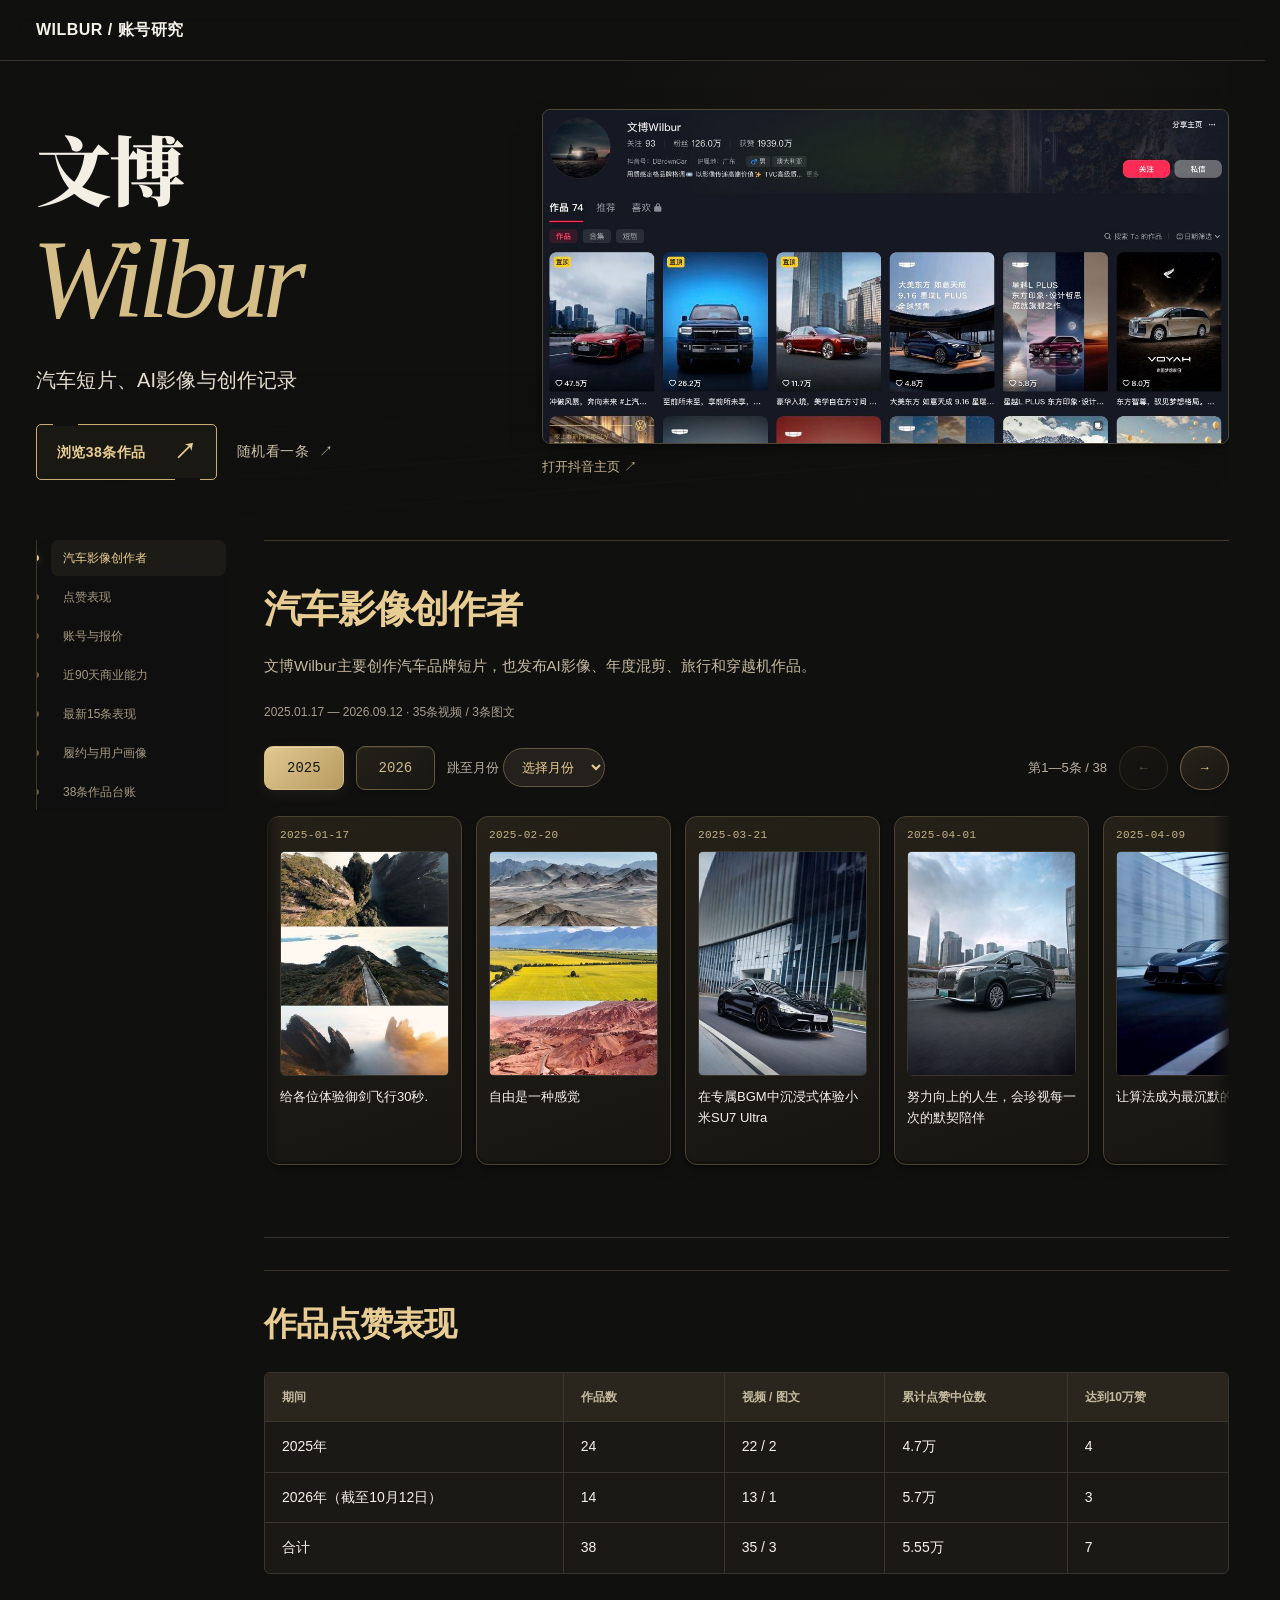
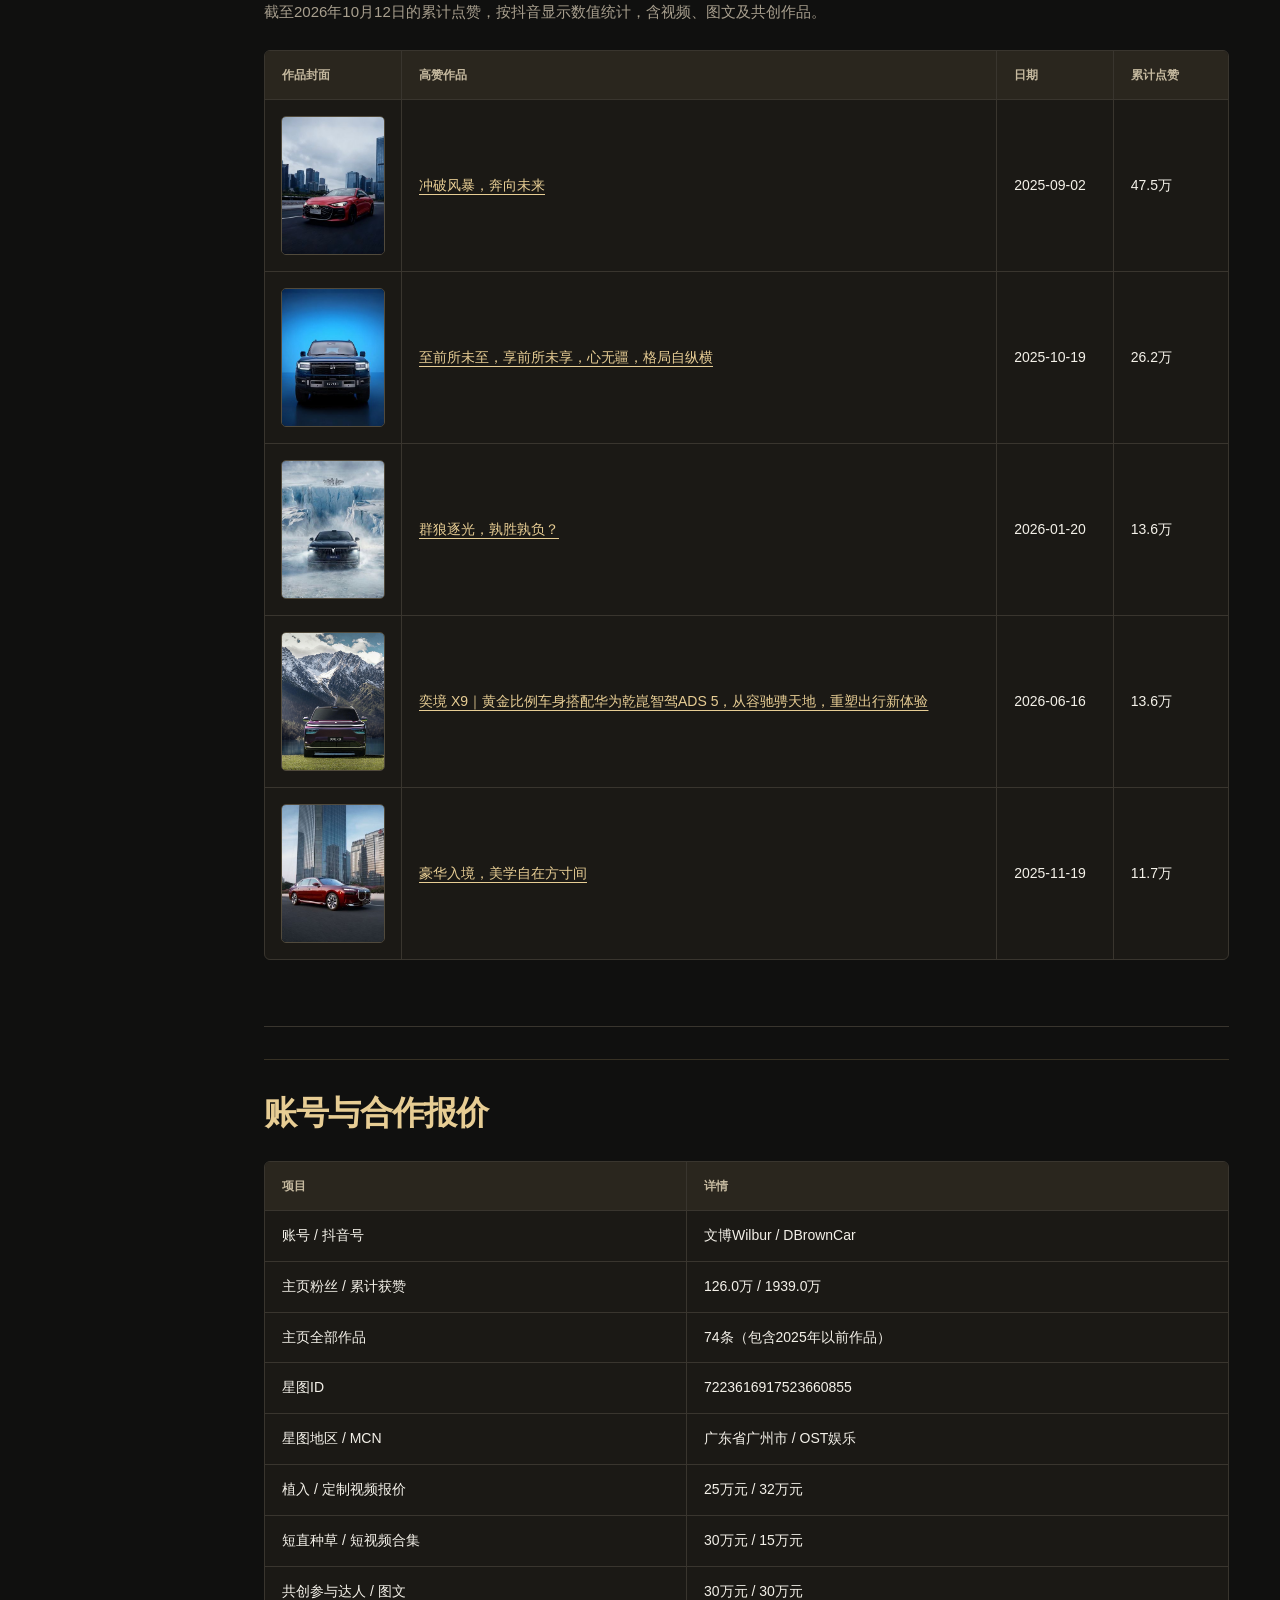
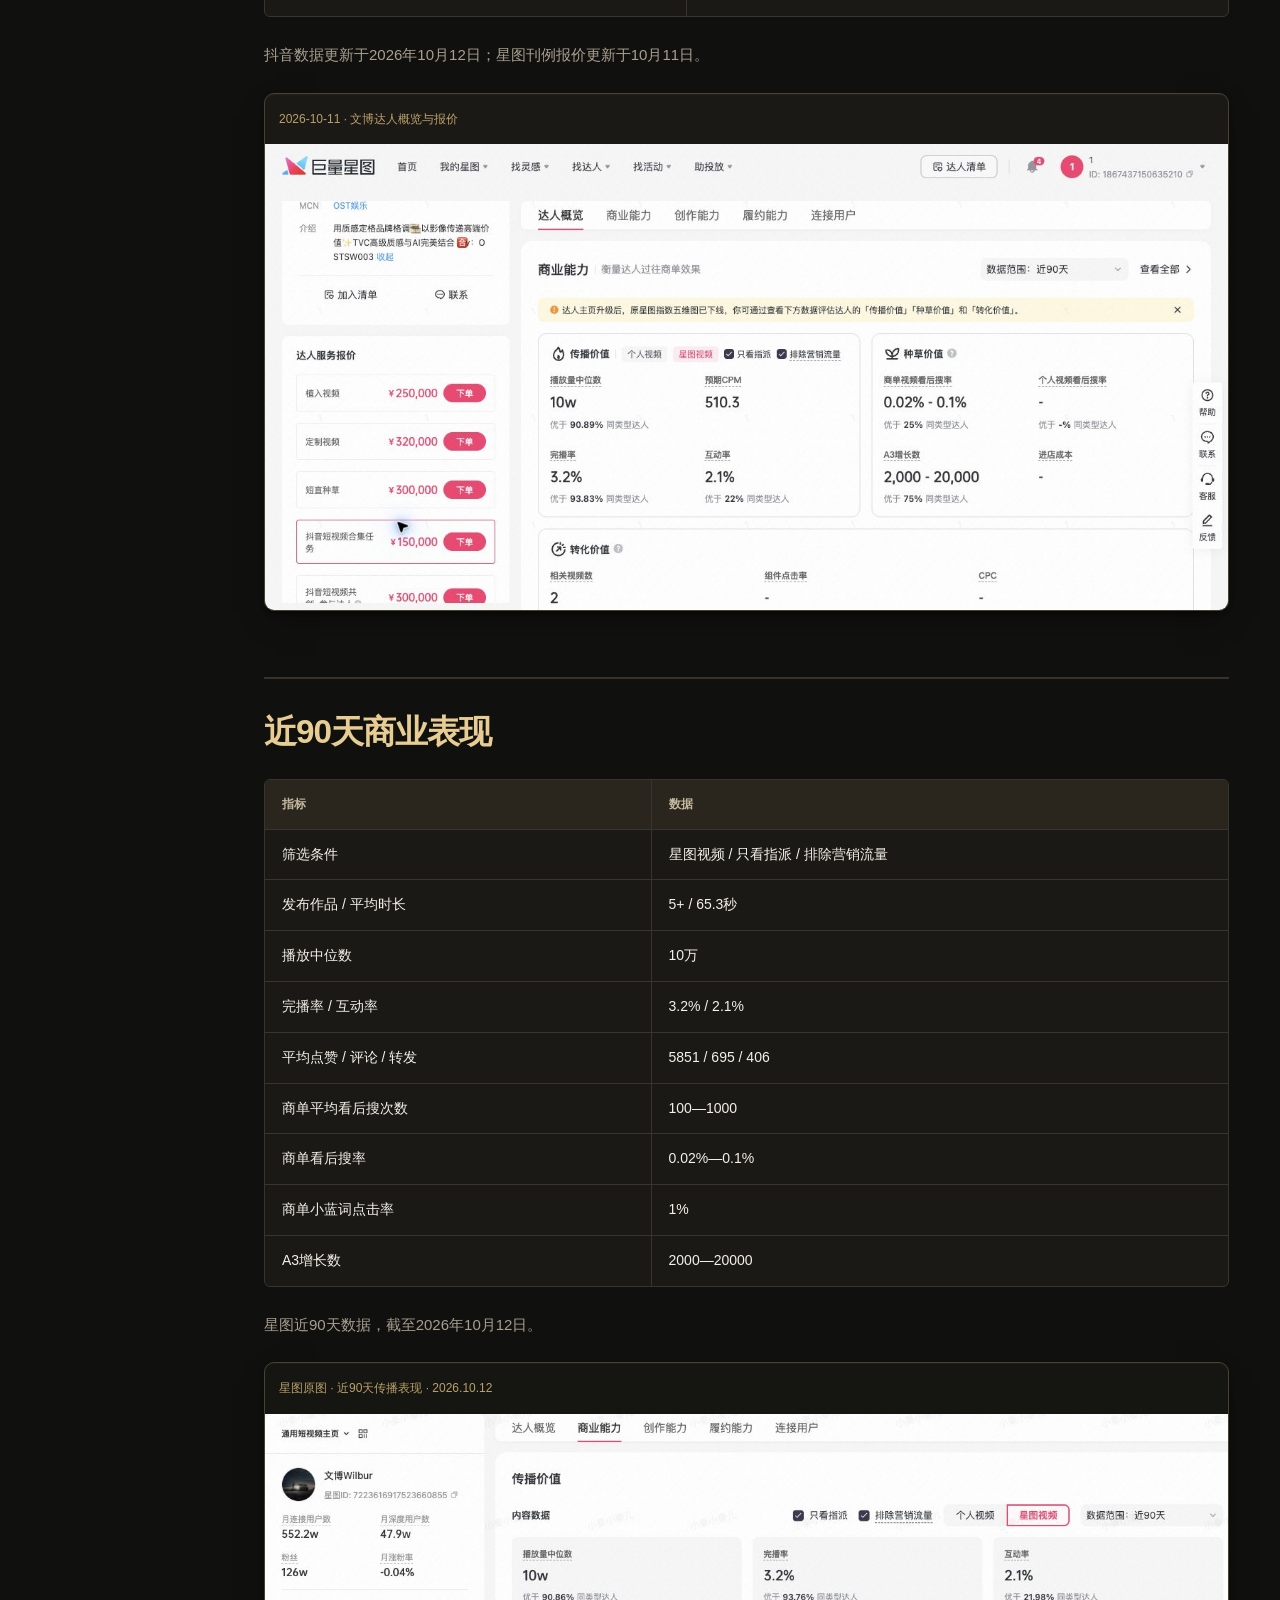
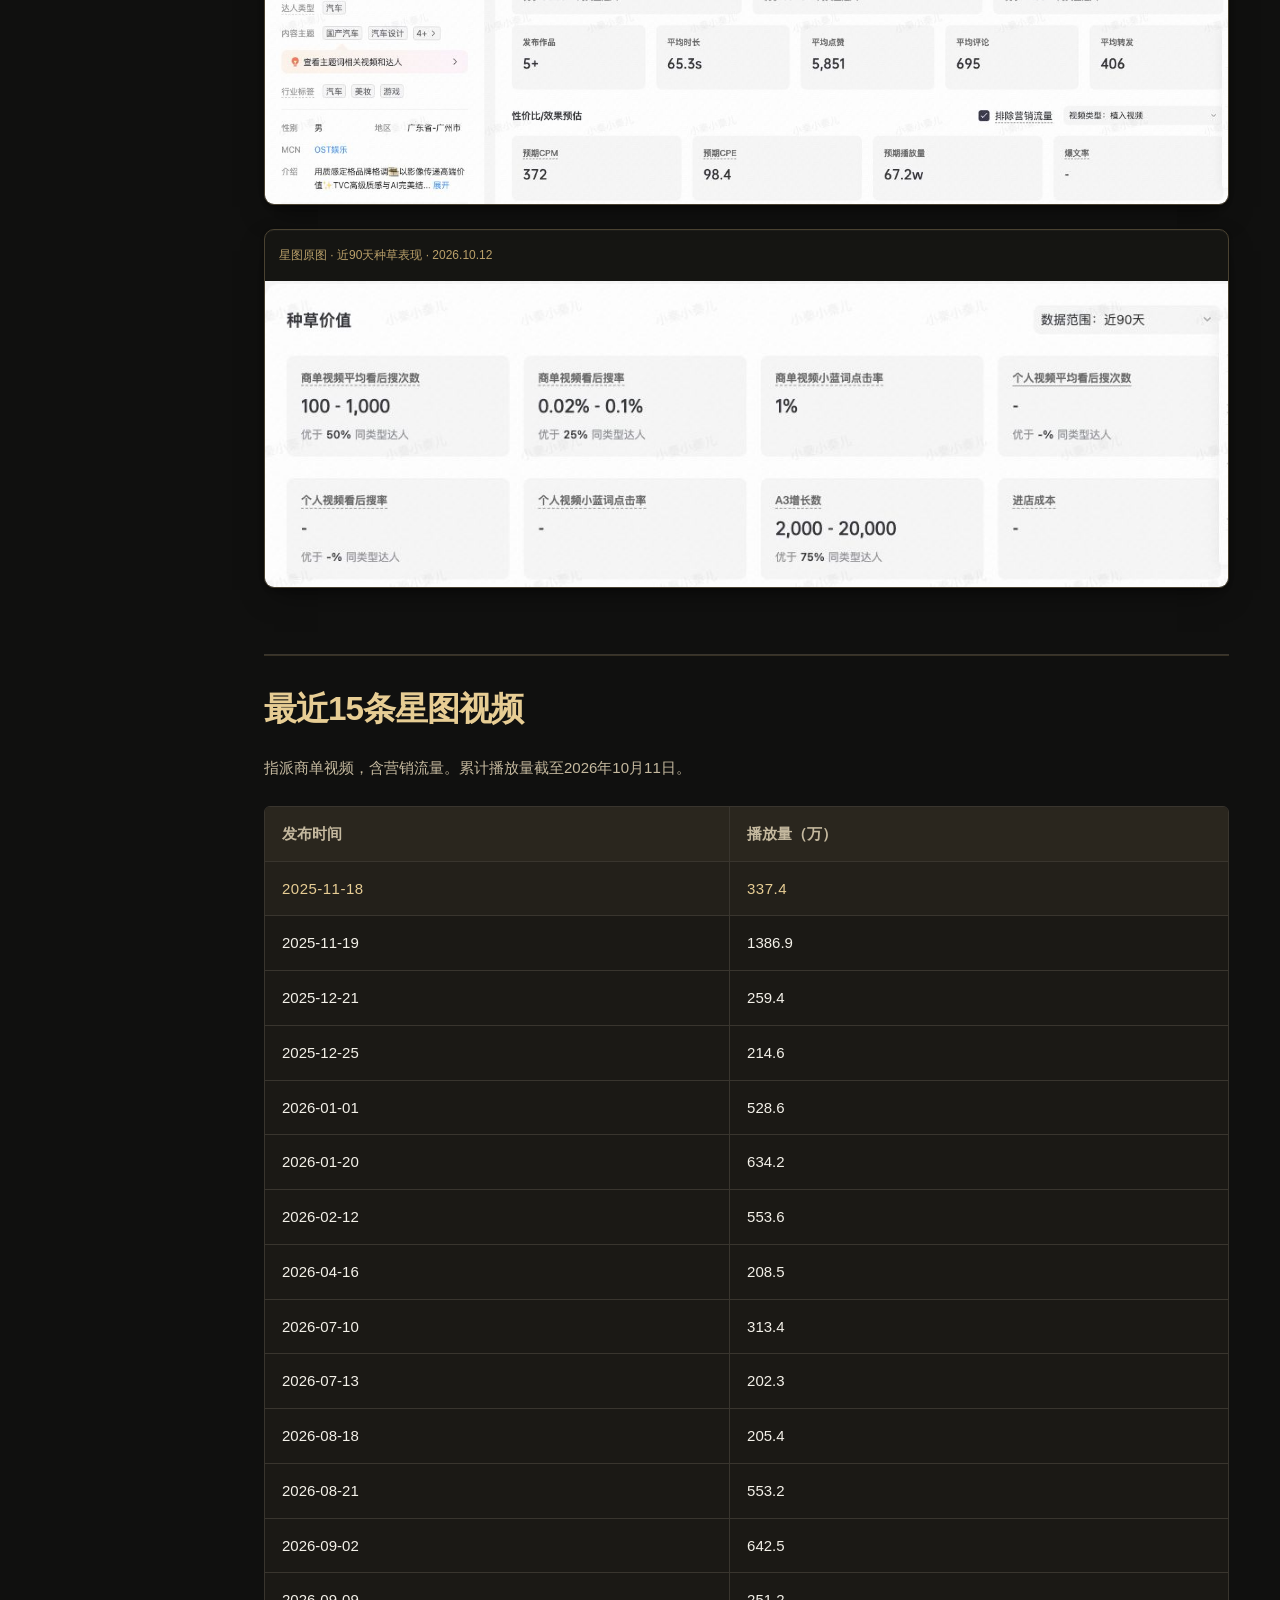
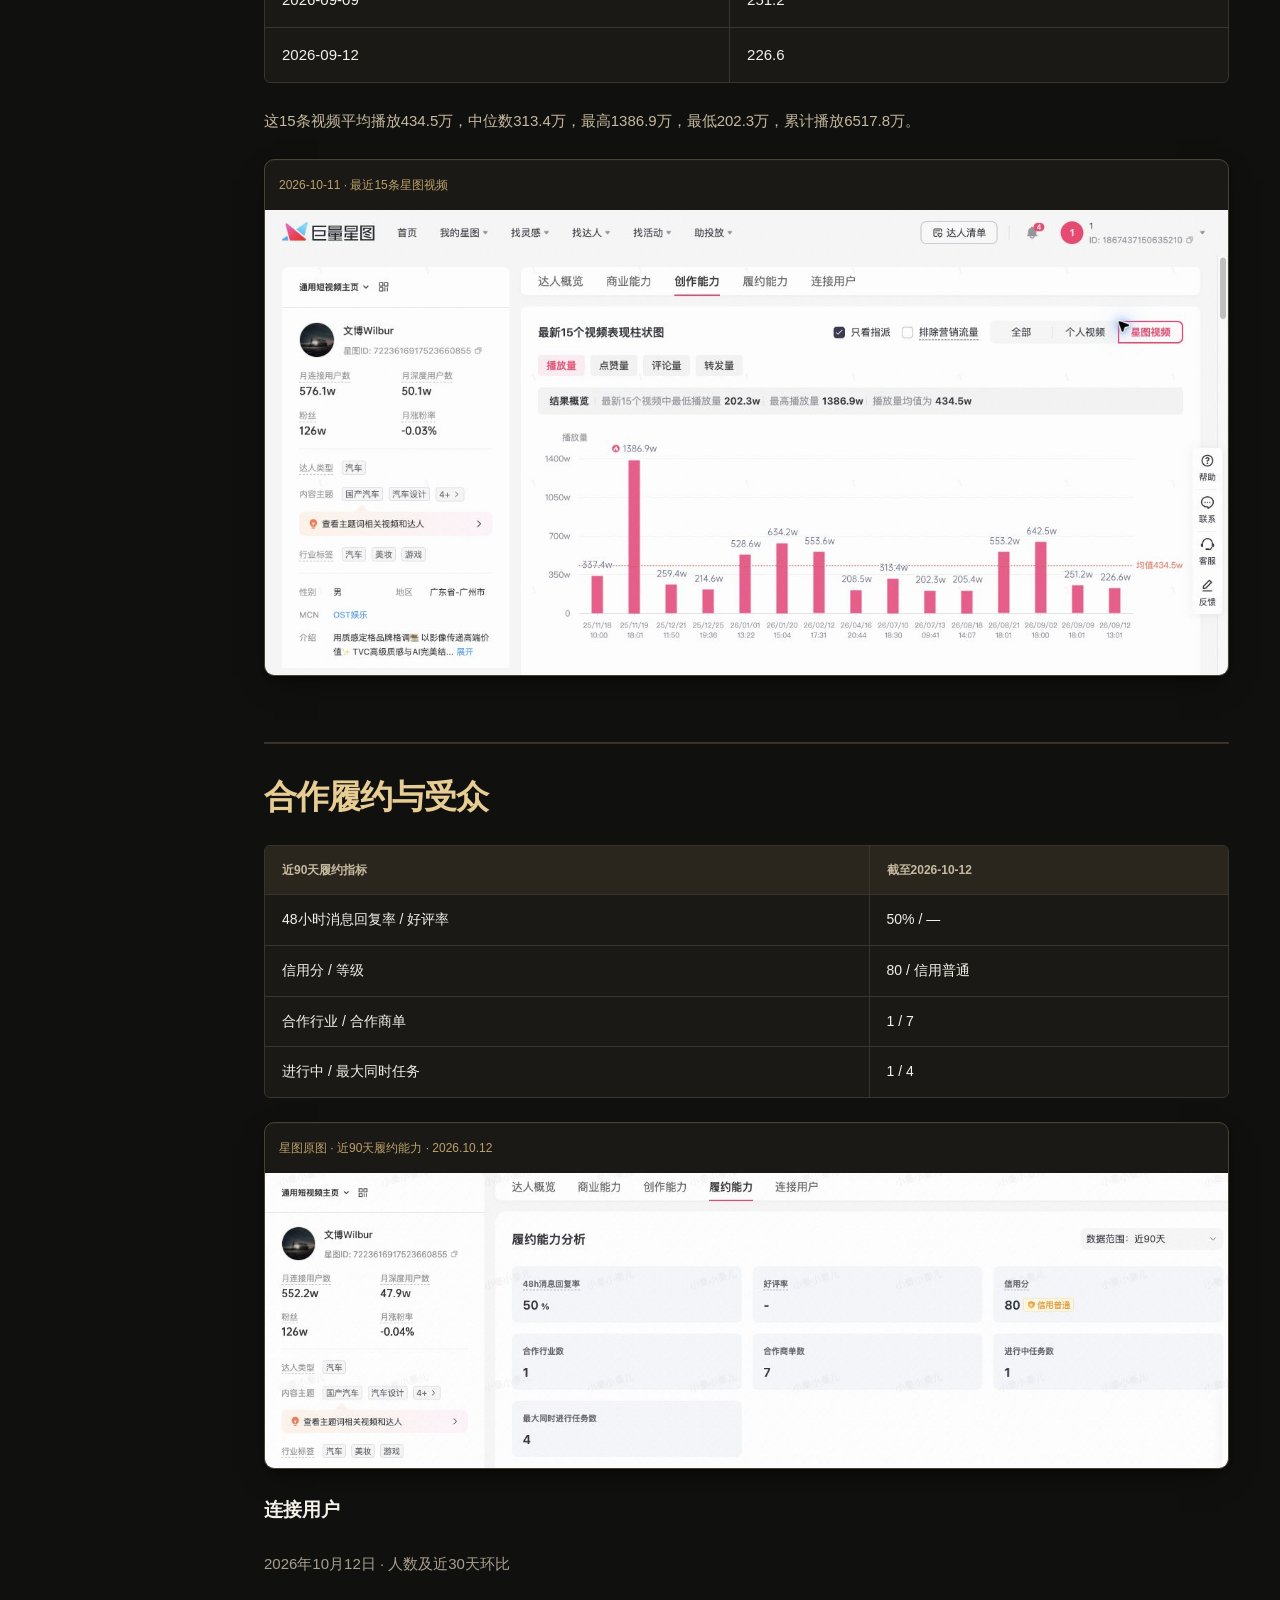
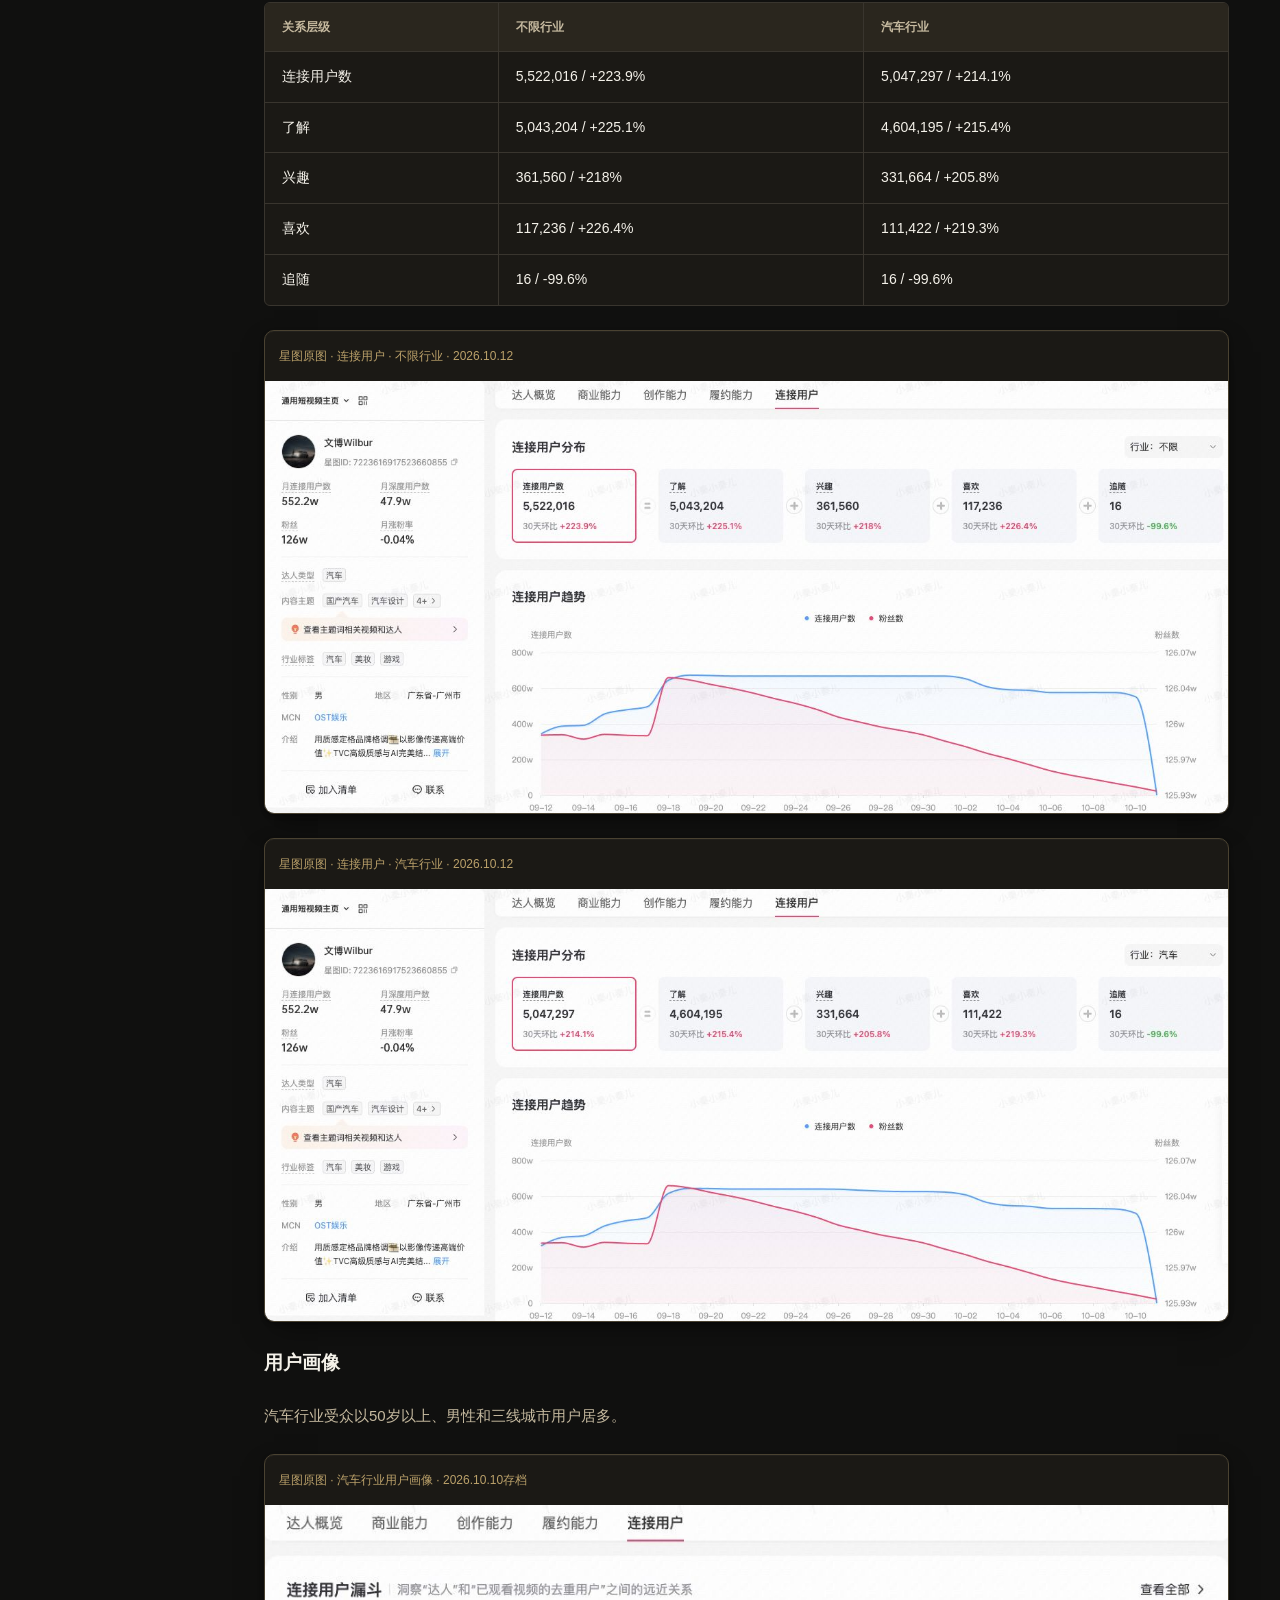
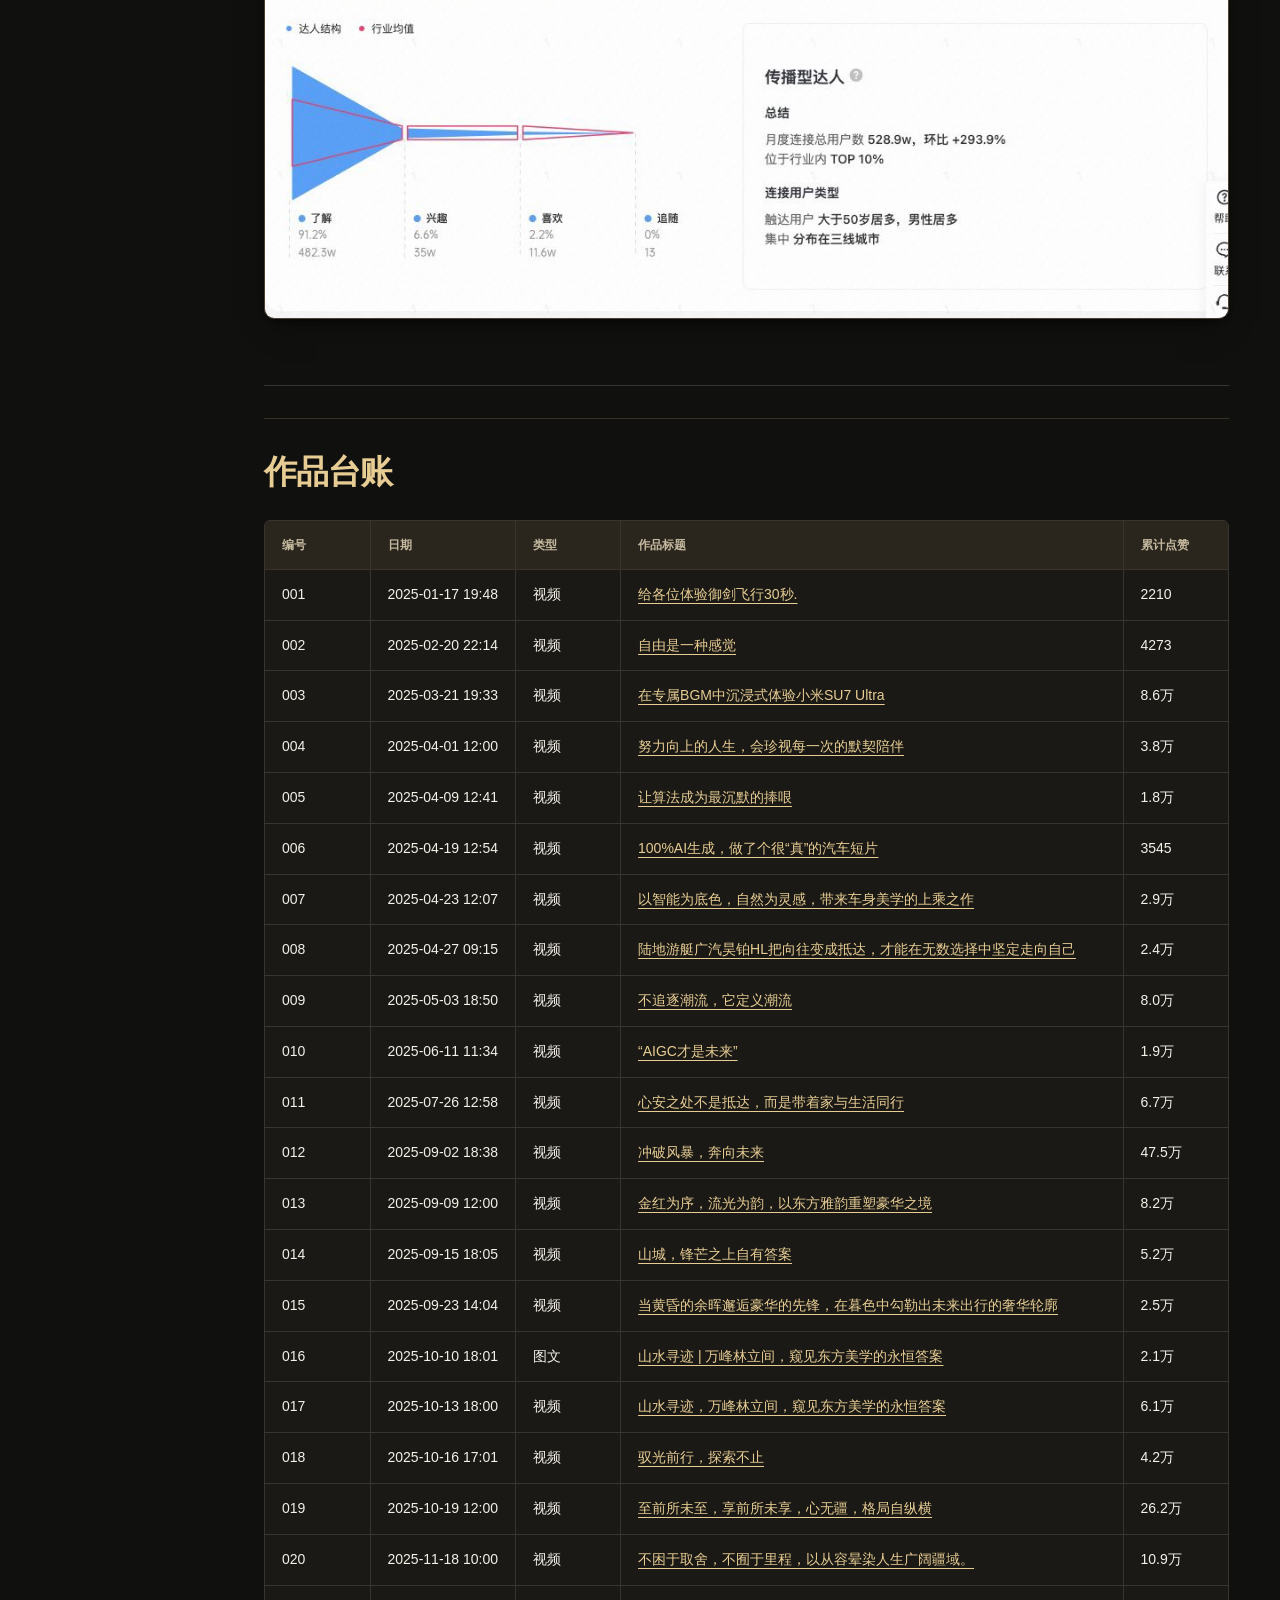
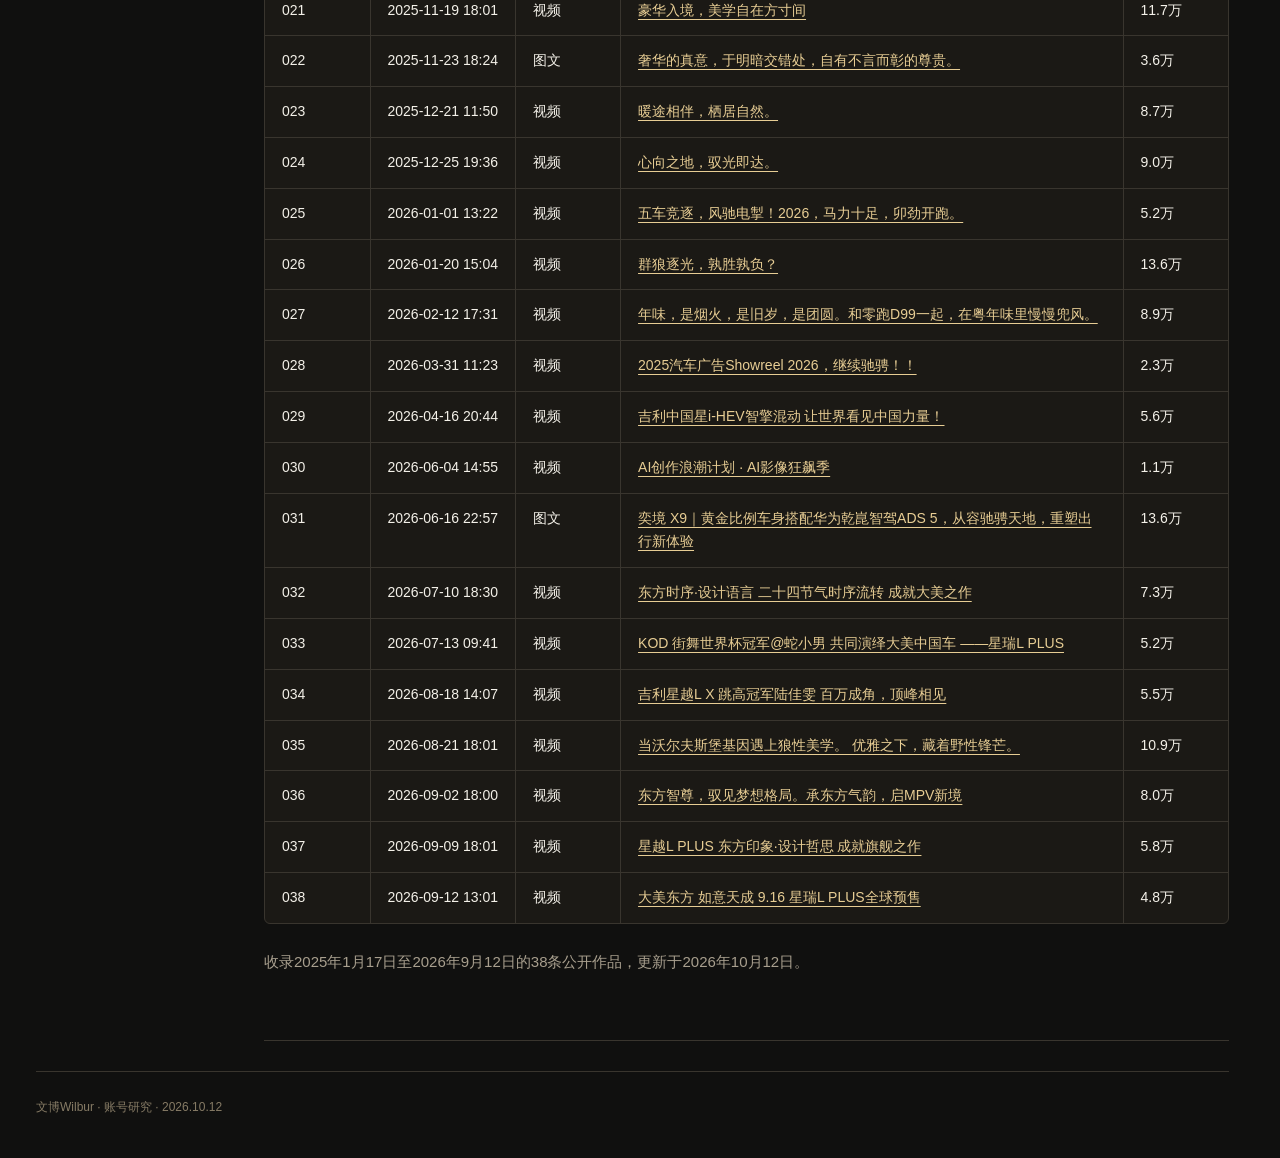
==== commit d43feb1f: "Align homepage outer edges with report layout" ====
--- a/index.html
+++ b/index.html
@@ -1,4 +1,4 @@
-<!doctype html><html lang="zh-CN"><head><meta charset="utf-8"><meta name="viewport" content="width=device-width, initial-scale=1"><meta name="description" content="文博Wilbur，2025年至今公开作品时间线、真实封面与账号研究。"><title>文博Wilbur · 汽车影像研究</title><link rel="stylesheet" href="style.css"><link rel="stylesheet" href="wilbur.css?v=uiverse-20261012"></head><body><header><div class="top"><a class="brand" href="#">WILBUR / 账号研究</a></div><div class="progress"></div></header><div class="hero modern-hero"><div class="hero-copy"><h1><span class="hero-name-cn">文博</span><span class="hero-name-en">Wilbur</span></h1><p class="hero-line">汽车短片、AI影像与创作记录</p><div class="hero-actions"><a class="start-reading" href="#timeline"><span class="ui-key ui-key-top" aria-hidden="true"></span><span class="ui-cta-text">浏览38条作品</span><span class="ui-cta-arrow" aria-hidden="true">↗</span><span class="ui-key ui-key-bottom" aria-hidden="true"></span></a><button class="hero-random"><span>随机看一条</span><span class="ui-text-arrow" aria-hidden="true">↗</span></button></div></div><div class="hero-gallery hero-profile"><div class="hero-gallery-inner"><button class="image-zoom hero-profile-shot" aria-label="放大文博抖音主页截图"><img src="assets/profile.png" width="1270" height="620" alt="文博Wilbur抖音主页，2026年10月12日截图"></button></div><a class="hero-account-link" href="https://www.douyin.com/user/MS4wLjABAAAAfcsv6IHdVB71cKGKNNSVqhjQp4huaR9O1pH9JF8JLadHslhi8GFaHE6Z5acv9zec" target="_blank" rel="noopener">打开抖音主页 ↗</a></div><div class="drive-scene" aria-hidden="true"><div class="drive-grid"></div><div class="drive-lane lane-one"></div><div class="drive-lane lane-two"></div><div class="drive-light"></div></div></div><div class="layout"><nav class="side" aria-label="报告目录"><a class="outline-link" href="#timeline">汽车影像创作者</a><a class="outline-link" href="#performance">点赞表现</a><a class="outline-link" href="#star">账号与报价</a><a class="outline-link" href="#business">近90天商业能力</a><a class="outline-link" href="#creative">最新15条表现</a><a class="outline-link" href="#audience">履约与用户画像</a><a class="outline-link" href="#ledger">38条作品台账</a></nav><main><section id="timeline"><div class="section-head"><h2>汽车影像创作者</h2></div><p class="creator-intro">文博Wilbur主要创作汽车品牌短片，也发布AI影像、年度混剪、旅行和穿越机作品。</p><p class="scope-line">2025.01.17 — 2026.09.12 · 35条视频 / 3条图文</p><div class="film-toolbar"><button class="film-year" data-year="2025">2025</button><button class="film-year" data-year="2026">2026</button><label>跳至月份 <select id="film-month"><option value="">选择月份</option><option>2025-01</option><option>2025-02</option><option>2025-03</option><option>2025-04</option><option>2025-05</option><option>2025-06</option><option>2025-07</option><option>2025-09</option><option>2025-10</option><option>2025-11</option><option>2025-12</option><option>2026-01</option><option>2026-02</option><option>2026-03</option><option>2026-04</option><option>2026-06</option><option>2026-07</option><option>2026-08</option><option>2026-09</option></select></label><span id="film-progress"></span><button id="film-prev" class="btn" aria-label="向更早作品移动">←</button><button id="film-next" class="btn" aria-label="向更新作品移动">→</button></div><div class="film-stage"><div class="film-track" tabindex="0" aria-label="按时间正序的作品胶片带"><button class="film-card" data-i="0" aria-label="第1条，2025-01-17，给各位体验御剑飞行30秒."><time>2025-01-17<em></em></time><span class="film-art"><img class="film-cover" loading="lazy" src="covers/7460849857859685692.jpg" width="323" height="430" alt="原作品封面：给各位体验御剑飞行30秒."></span><strong>给各位体验御剑飞行30秒.</strong></button><button class="film-card" data-i="1" aria-label="第2条，2025-02-20，自由是一种感觉"><time>2025-02-20<em></em></time><span class="film-art"><img class="film-cover" loading="lazy" src="covers/7473504563211816249.jpg" width="323" height="430" alt="原作品封面：自由是一种感觉"></span><strong>自由是一种感觉</strong></button><button class="film-card" data-i="2" aria-label="第3条，2025-03-21，在专属BGM中沉浸式体验小米SU7 Ultra"><time>2025-03-21<em></em></time><span class="film-art"><img class="film-cover" loading="lazy" src="covers/7484195742333127995.jpg" width="323" height="430" alt="原作品封面：在专属BGM中沉浸式体验小米SU7 Ultra"></span><strong>在专属BGM中沉浸式体验小米SU7 Ultra</strong></button><button class="film-card" data-i="3" aria-label="第4条，2025-04-01，努力向上的人生，会珍视每一次的默契陪伴"><time>2025-04-01<em></em></time><span class="film-art"><img class="film-cover" loading="lazy" src="covers/7486715887626587451.jpg" width="323" height="430" alt="原作品封面：努力向上的人生，会珍视每一次的默契陪伴"></span><strong>努力向上的人生，会珍视每一次的默契陪伴</strong></button><button class="film-card" data-i="4" aria-label="第5条，2025-04-09，让算法成为最沉默的捧哏"><time>2025-04-09<em></em></time><span class="film-art"><img class="film-cover" loading="lazy" src="covers/7491168813887540539.jpg" width="323" height="430" alt="原作品封面：让算法成为最沉默的捧哏"></span><strong>让算法成为最沉默的捧哏</strong></button><button class="film-card" data-i="5" aria-label="第6条，2025-04-19，100%AI生成，做了个很“真”的汽车短片"><time>2025-04-19<em></em></time><span class="film-art"><img class="film-cover" loading="lazy" src="covers/7494883052229807418.jpg" width="323" height="430" alt="原作品封面：100%AI生成，做了个很“真”的汽车短片"></span><strong>100%AI生成，做了个很“真”的汽车短片</strong></button><button class="film-card" data-i="6" aria-label="第7条，2025-04-23，以智能为底色，自然为灵感，带来车身美学的上乘之作"><time>2025-04-23<em></em></time><span class="film-art"><img class="film-cover" loading="lazy" src="covers/7496184394651045179.jpg" width="323" height="430" alt="原作品封面：以智能为底色，自然为灵感，带来车身美学的上乘之作"></span><strong>以智能为底色，自然为灵感，带来车身美学的上乘之作</strong></button><button class="film-card" data-i="7" aria-label="第8条，2025-04-27，陆地游艇广汽昊铂HL把向往变成抵达，才能在无数选择中坚定走向自己"><time>2025-04-27<em></em></time><span class="film-art"><img class="film-cover" loading="lazy" src="covers/7497611413758774587.jpg" width="323" height="430" alt="原作品封面：陆地游艇广汽昊铂HL把向往变成抵达，才能在无数选择中坚定走向自己"></span><strong>陆地游艇广汽昊铂HL把向往变成抵达，才能在无数选择中坚定走向自己</strong></button><button class="film-card" data-i="8" aria-label="第9条，2025-05-03，不追逐潮流，它定义潮流"><time>2025-05-03<em></em></time><span class="film-art"><img class="film-cover" loading="lazy" src="covers/7500148041053654332.jpg" width="323" height="430" alt="原作品封面：不追逐潮流，它定义潮流"></span><strong>不追逐潮流，它定义潮流</strong></button><button class="film-card" data-i="9" aria-label="第10条，2025-06-11，“AIGC才是未来”"><time>2025-06-11<em></em></time><span class="film-art"><img class="film-cover" loading="lazy" src="covers/7514529995629612345.jpg" width="323" height="430" alt="原作品封面：“AIGC才是未来”"></span><strong>“AIGC才是未来”</strong></button><button class="film-card" data-i="10" aria-label="第11条，2025-07-26，心安之处不是抵达，而是带着家与生活同行"><time>2025-07-26<em></em></time><span class="film-art"><img class="film-cover" loading="lazy" src="covers/7531233582686326074.jpg" width="323" height="430" alt="原作品封面：心安之处不是抵达，而是带着家与生活同行"></span><strong>心安之处不是抵达，而是带着家与生活同行</strong></button><button class="film-card" data-i="11" aria-label="第12条，2025-09-02，冲破风暴，奔向未来"><time>2025-09-02<em></em></time><span class="film-art"><img class="film-cover" loading="lazy" src="covers/7545371178350546234.jpg" width="323" height="430" alt="原作品封面：冲破风暴，奔向未来"></span><strong>冲破风暴，奔向未来</strong></button><button class="film-card" data-i="12" aria-label="第13条，2025-09-09，金红为序，流光为韵，以东方雅韵重塑豪华之境"><time>2025-09-09<em></em></time><span class="film-art"><img class="film-cover" loading="lazy" src="covers/7547738810286624059.jpg" width="323" height="430" alt="原作品封面：金红为序，流光为韵，以东方雅韵重塑豪华之境"></span><strong>金红为序，流光为韵，以东方雅韵重塑豪华之境</strong></button><button class="film-card" data-i="13" aria-label="第14条，2025-09-15，山城，锋芒之上自有答案"><time>2025-09-15<em></em></time><span class="film-art"><img class="film-cover" loading="lazy" src="covers/7549793632922209596.jpg" width="323" height="430" alt="原作品封面：山城，锋芒之上自有答案"></span><strong>山城，锋芒之上自有答案</strong></button><button class="film-card" data-i="14" aria-label="第15条，2025-09-23，当黄昏的余晖邂逅豪华的先锋，在暮色中勾勒出未来出行的奢华轮廓"><time>2025-09-23<em></em></time><span class="film-art"><img class="film-cover" loading="lazy" src="covers/7553161465496603962.jpg" width="323" height="430" alt="原作品封面：当黄昏的余晖邂逅豪华的先锋，在暮色中勾勒出未来出行的奢华轮廓"></span><strong>当黄昏的余晖邂逅豪华的先锋，在暮色中勾勒出未来出行的奢华轮廓</strong></button><button class="film-card" data-i="15" aria-label="第16条，2025-10-10，山水寻迹 | 万峰林立间，窥见东方美学的永恒答案"><time>2025-10-10<em>图文</em></time><span class="film-art"><img class="film-cover" loading="lazy" src="covers/7559184441769659705.jpg" width="323" height="430" alt="原作品封面：山水寻迹 | 万峰林立间，窥见东方美学的永恒答案"></span><strong>山水寻迹 | 万峰林立间，窥见东方美学的永恒答案</strong></button><button class="film-card" data-i="16" aria-label="第17条，2025-10-13，山水寻迹，万峰林立间，窥见东方美学的永恒答案"><time>2025-10-13<em></em></time><span class="film-art"><img class="film-cover" loading="lazy" src="covers/7560275098596412732.jpg" width="323" height="430" alt="原作品封面：山水寻迹，万峰林立间，窥见东方美学的永恒答案"></span><strong>山水寻迹，万峰林立间，窥见东方美学的永恒答案</strong></button><button class="film-card" data-i="17" aria-label="第18条，2025-10-16，驭光前行，探索不止"><time>2025-10-16<em></em></time><span class="film-art"><img class="film-cover" loading="lazy" src="covers/7561687374112836923.jpg" width="323" height="430" alt="原作品封面：驭光前行，探索不止"></span><strong>驭光前行，探索不止</strong></button><button class="film-card" data-i="18" aria-label="第19条，2025-10-19，至前所未至，享前所未享，心无疆，格局自纵横"><time>2025-10-19<em></em></time><span class="film-art"><img class="film-cover" loading="lazy" src="covers/7562530556215774521.jpg" width="323" height="430" alt="原作品封面：至前所未至，享前所未享，心无疆，格局自纵横"></span><strong>至前所未至，享前所未享，心无疆，格局自纵横</strong></button><button class="film-card" data-i="19" aria-label="第20条，2025-11-18，不困于取舍，不囿于里程，以从容晕染人生广阔疆域。"><time>2025-11-18<em></em></time><span class="film-art"><img class="film-cover" loading="lazy" src="covers/7572166191164514993.jpg" width="323" height="430" alt="原作品封面：不困于取舍，不囿于里程，以从容晕染人生广阔疆域。"></span><strong>不困于取舍，不囿于里程，以从容晕染人生广阔疆域。</strong></button><button class="film-card" data-i="20" aria-label="第21条，2025-11-19，豪华入境，美学自在方寸间"><time>2025-11-19<em></em></time><span class="film-art"><img class="film-cover" loading="lazy" src="covers/7574335920816932209.jpg" width="323" height="430" alt="原作品封面：豪华入境，美学自在方寸间"></span><strong>豪华入境，美学自在方寸间</strong></button><button class="film-card" data-i="21" aria-label="第22条，2025-11-23，奢华的真意，于明暗交错处，自有不言而彰的尊贵。"><time>2025-11-23<em>图文</em></time><span class="film-art"><img class="film-cover" loading="lazy" src="covers/7575854670037477297.jpg" width="323" height="430" alt="原作品封面：奢华的真意，于明暗交错处，自有不言而彰的尊贵。"></span><strong>奢华的真意，于明暗交错处，自有不言而彰的尊贵。</strong></button><button class="film-card" data-i="22" aria-label="第23条，2025-12-21，暖途相伴，栖居⾃然。"><time>2025-12-21<em></em></time><span class="film-art"><img class="film-cover" loading="lazy" src="covers/7585995519324622138.jpg" width="323" height="430" alt="原作品封面：暖途相伴，栖居⾃然。"></span><strong>暖途相伴，栖居⾃然。</strong></button><button class="film-card" data-i="23" aria-label="第24条，2025-12-25，⼼向之地，驭光即达。"><time>2025-12-25<em></em></time><span class="film-art"><img class="film-cover" loading="lazy" src="covers/7587733475689893169.jpg" width="323" height="430" alt="原作品封面：⼼向之地，驭光即达。"></span><strong>⼼向之地，驭光即达。</strong></button><button class="film-card" data-i="24" aria-label="第25条，2026-01-01，五车竞逐，风驰电掣！2026，马力十足，卯劲开跑。"><time>2026-01-01<em></em></time><span class="film-art"><img class="film-cover" loading="lazy" src="covers/7590233492169607345.jpg" width="323" height="430" alt="原作品封面：五车竞逐，风驰电掣！2026，马力十足，卯劲开跑。"></span><strong>五车竞逐，风驰电掣！2026，马力十足，卯劲开跑。</strong></button><button class="film-card" data-i="25" aria-label="第26条，2026-01-20，群狼逐光，孰胜孰负？"><time>2026-01-20<em></em></time><span class="film-art"><img class="film-cover" loading="lazy" src="covers/7592557908073819897.jpg" width="323" height="430" alt="原作品封面：群狼逐光，孰胜孰负？"></span><strong>群狼逐光，孰胜孰负？</strong></button><button class="film-card" data-i="26" aria-label="第27条，2026-02-12，年味，是烟火，是旧岁，是团圆。和零跑D99一起，在粤年味里慢慢兜风。"><time>2026-02-12<em></em></time><span class="film-art"><img class="film-cover" loading="lazy" src="covers/7605835552190137521.jpg" width="323" height="430" alt="原作品封面：年味，是烟火，是旧岁，是团圆。和零跑D99一起，在粤年味里慢慢兜风。"></span><strong>年味，是烟火，是旧岁，是团圆。和零跑D99一起，在粤年味里慢慢兜风。</strong></button><button class="film-card" data-i="27" aria-label="第28条，2026-03-31，2025汽车广告Showreel 2026，继续驰骋！！"><time>2026-03-31<em></em></time><span class="film-art"><img class="film-cover" loading="lazy" src="covers/7623252483519467121.jpg" width="323" height="430" alt="原作品封面：2025汽车广告Showreel 2026，继续驰骋！！"></span><strong>2025汽车广告Showreel 2026，继续驰骋！！</strong></button><button class="film-card" data-i="28" aria-label="第29条，2026-04-16，吉利中国星i-HEV智擎混动 让世界看见中国力量！"><time>2026-04-16<em></em></time><span class="film-art"><img class="film-cover" loading="lazy" src="covers/7629303437021433521.jpg" width="323" height="430" alt="原作品封面：吉利中国星i-HEV智擎混动 让世界看见中国力量！"></span><strong>吉利中国星i-HEV智擎混动 让世界看见中国力量！</strong></button><button class="film-card" data-i="29" aria-label="第30条，2026-06-04，AI创作浪潮计划 · AI影像狂飙季"><time>2026-06-04<em></em></time><span class="film-art"><img class="film-cover" loading="lazy" src="covers/7647430247970068091.jpg" width="323" height="430" alt="原作品封面：AI创作浪潮计划 · AI影像狂飙季"></span><strong>AI创作浪潮计划 · AI影像狂飙季</strong></button><button class="film-card" data-i="30" aria-label="第31条，2026-06-16，奕境 X9｜黄金比例车身搭配华为乾崑智驾ADS 5，从容驰骋天地，重塑出行新体验"><time>2026-06-16<em>图文</em></time><span class="film-art"><img class="film-cover" loading="lazy" src="covers/7652002006555969009.jpg" width="323" height="430" alt="原作品封面：奕境 X9｜黄金比例车身搭配华为乾崑智驾ADS 5，从容驰骋天地，重塑出行新体验"></span><strong>奕境 X9｜黄金比例车身搭配华为乾崑智驾ADS 5，从容驰骋天地，重塑出行新体验</strong></button><button class="film-card" data-i="31" aria-label="第32条，2026-07-10，东方时序·设计语言 二十四节气时序流转 成就大美之作"><time>2026-07-10<em></em></time><span class="film-art"><img class="film-cover" loading="lazy" src="covers/7660794986871860593.jpg" width="323" height="430" alt="原作品封面：东方时序·设计语言 二十四节气时序流转 成就大美之作"></span><strong>东方时序·设计语言 二十四节气时序流转 成就大美之作</strong></button><button class="film-card" data-i="32" aria-label="第33条，2026-07-13，KOD 街舞世界杯冠军@蛇小男 共同演绎大美中国车 ——星瑞L PLUS"><time>2026-07-13<em></em></time><span class="film-art"><img class="film-cover" loading="lazy" src="covers/7661229748567771761.jpg" width="323" height="430" alt="原作品封面：KOD 街舞世界杯冠军@蛇小男 共同演绎大美中国车 ——星瑞L PLUS"></span><strong>KOD 街舞世界杯冠军@蛇小男 共同演绎大美中国车 ——星瑞L PLUS</strong></button><button class="film-card" data-i="33" aria-label="第34条，2026-08-18，吉利星越L X 跳高冠军陆佳雯 百万成角，顶峰相见"><time>2026-08-18<em></em></time><span class="film-art"><img class="film-cover" loading="lazy" src="covers/7675209980656555249.jpg" width="323" height="430" alt="原作品封面：吉利星越L X 跳高冠军陆佳雯 百万成角，顶峰相见"></span><strong>吉利星越L X 跳高冠军陆佳雯 百万成角，顶峰相见</strong></button><button class="film-card" data-i="34" aria-label="第35条，2026-08-21，当沃尔夫斯堡基因遇上狼性美学。 优雅之下，藏着野性锋芒。"><time>2026-08-21<em></em></time><span class="film-art"><img class="film-cover" loading="lazy" src="covers/7676365872517425841.jpg" width="323" height="430" alt="原作品封面：当沃尔夫斯堡基因遇上狼性美学。 优雅之下，藏着野性锋芒。"></span><strong>当沃尔夫斯堡基因遇上狼性美学。 优雅之下，藏着野性锋芒。</strong></button><button class="film-card" data-i="35" aria-label="第36条，2026-09-02，东方智尊，驭见梦想格局。承东方气韵，启MPV新境"><time>2026-09-02<em></em></time><span class="film-art"><img class="film-cover" loading="lazy" src="covers/7680456800948410618.jpg" width="323" height="430" alt="原作品封面：东方智尊，驭见梦想格局。承东方气韵，启MPV新境"></span><strong>东方智尊，驭见梦想格局。承东方气韵，启MPV新境</strong></button><button class="film-card" data-i="36" aria-label="第37条，2026-09-09，星越L PLUS 东方印象·设计哲思 成就旗舰之作"><time>2026-09-09<em></em></time><span class="film-art"><img class="film-cover" loading="lazy" src="covers/7683412493729085049.jpg" width="323" height="430" alt="原作品封面：星越L PLUS 东方印象·设计哲思 成就旗舰之作"></span><strong>星越L PLUS 东方印象·设计哲思 成就旗舰之作</strong></button><button class="film-card" data-i="37" aria-label="第38条，2026-09-12，大美东方 如意天成 9.16 星瑞L PLUS全球预售"><time>2026-09-12<em></em></time><span class="film-art"><img class="film-cover" loading="lazy" src="covers/7684320614493136881.jpg" width="323" height="430" alt="原作品封面：大美东方 如意天成 9.16 星瑞L PLUS全球预售"></span><strong>大美东方 如意天成 9.16 星瑞L PLUS全球预售</strong></button></div></div></section><section id="research"><div class="research-group"><section class="research-card" id="performance"><div class="section-head"><h2>作品点赞表现</h2></div><div class="table-scroll"><table><tr><th>期间</th><th>作品数</th><th>视频 / 图文</th><th>累计点赞中位数</th><th>达到10万赞</th></tr><tr><td>2025年</td><td>24</td><td>22 / 2</td><td>4.7万</td><td>4</td></tr><tr><td>2026年（截至10月12日）</td><td>14</td><td>13 / 1</td><td>5.7万</td><td>3</td></tr><tr><td>合计</td><td>38</td><td>35 / 3</td><td>5.55万</td><td>7</td></tr></table></div><p class="source-note">截至2026年10月12日的累计点赞，按抖音显示数值统计，含视频、图文及共创作品。</p><div class="liked-works"><div class="table-scroll"><table><tr><th>作品封面</th><th>高赞作品</th><th>日期</th><th>累计点赞</th></tr><tr><td><a class="liked-cover" href="https://www.douyin.com/video/7545371178350546234" target="_blank" rel="noopener" aria-label="打开冲破风暴，奔向未来"><img src="covers/7545371178350546234.jpg" width="323" height="430" loading="lazy" alt="冲破风暴，奔向未来原作品封面"></a></td><td><a href="https://www.douyin.com/video/7545371178350546234" target="_blank" rel="noopener">冲破风暴，奔向未来</a></td><td>2025-09-02</td><td>47.5万</td></tr><tr><td><a class="liked-cover" href="https://www.douyin.com/video/7562530556215774521" target="_blank" rel="noopener" aria-label="打开至前所未至，享前所未享，心无疆，格局自纵横"><img src="covers/7562530556215774521.jpg" width="323" height="430" loading="lazy" alt="至前所未至，享前所未享，心无疆，格局自纵横原作品封面"></a></td><td><a href="https://www.douyin.com/video/7562530556215774521" target="_blank" rel="noopener">至前所未至，享前所未享，心无疆，格局自纵横</a></td><td>2025-10-19</td><td>26.2万</td></tr><tr><td><a class="liked-cover" href="https://www.douyin.com/video/7592557908073819897" target="_blank" rel="noopener" aria-label="打开群狼逐光，孰胜孰负？"><img src="covers/7592557908073819897.jpg" width="323" height="430" loading="lazy" alt="群狼逐光，孰胜孰负？原作品封面"></a></td><td><a href="https://www.douyin.com/video/7592557908073819897" target="_blank" rel="noopener">群狼逐光，孰胜孰负？</a></td><td>2026-01-20</td><td>13.6万</td></tr><tr><td><a class="liked-cover" href="https://www.douyin.com/note/7652002006555969009" target="_blank" rel="noopener" aria-label="打开奕境 X9｜黄金比例车身搭配华为乾崑智驾ADS 5，从容驰骋天地，重塑出行新体验"><img src="covers/7652002006555969009.jpg" width="323" height="430" loading="lazy" alt="奕境 X9｜黄金比例车身搭配华为乾崑智驾ADS 5，从容驰骋天地，重塑出行新体验原作品封面"></a></td><td><a href="https://www.douyin.com/note/7652002006555969009" target="_blank" rel="noopener">奕境 X9｜黄金比例车身搭配华为乾崑智驾ADS 5，从容驰骋天地，重塑出行新体验</a></td><td>2026-06-16</td><td>13.6万</td></tr><tr><td><a class="liked-cover" href="https://www.douyin.com/video/7574335920816932209" target="_blank" rel="noopener" aria-label="打开豪华入境，美学自在方寸间"><img src="covers/7574335920816932209.jpg" width="323" height="430" loading="lazy" alt="豪华入境，美学自在方寸间原作品封面"></a></td><td><a href="https://www.douyin.com/video/7574335920816932209" target="_blank" rel="noopener">豪华入境，美学自在方寸间</a></td><td>2025-11-19</td><td>11.7万</td></tr></table></div></div></section></div><div class="research-group"><section class="research-card" id="star"><div class="section-head"><h2>账号与合作报价</h2></div><div class="table-scroll"><table><tr><th>项目</th><th>详情</th></tr><tr><td>账号 / 抖音号</td><td>文博Wilbur / DBrownCar</td></tr><tr><td>主页粉丝 / 累计获赞</td><td>126.0万 / 1939.0万</td></tr><tr><td>主页全部作品</td><td>74条（包含2025年以前作品）</td></tr><tr><td>星图ID</td><td>7223616917523660855</td></tr><tr><td>星图地区 / MCN</td><td>广东省广州市 / OST娱乐</td></tr><tr><td>植入 / 定制视频报价</td><td>25万元 / 32万元</td></tr><tr><td>短直种草 / 短视频合集</td><td>30万元 / 15万元</td></tr><tr><td>共创参与达人 / 图文</td><td>30万元 / 30万元</td></tr></table></div><p class="source-note">抖音数据更新于2026年10月12日；星图刊例报价更新于10月11日。</p><figure class="evidence-figure"><figcaption>2026-10-11 · 文博达人概览与报价</figcaption><button class="image-zoom" aria-label="放大2026-10-11 · 文博达人概览与报价"><img src="assets/summary.jpg" width="1355" height="655" loading="lazy" alt="2026-10-11 · 文博达人概览与报价"></button></figure></section><section class="research-card" id="business"><div class="section-head"><h2>近90天商业表现</h2></div><div class="table-scroll"><table><tr><th>指标</th><th>数据</th></tr><tr><td>筛选条件</td><td>星图视频 / 只看指派 / 排除营销流量</td></tr><tr><td>发布作品 / 平均时长</td><td>5+ / 65.3秒</td></tr><tr><td>播放中位数</td><td>10万</td></tr><tr><td>完播率 / 互动率</td><td>3.2% / 2.1%</td></tr><tr><td>平均点赞 / 评论 / 转发</td><td>5851 / 695 / 406</td></tr><tr><td>商单平均看后搜次数</td><td>100—1000</td></tr><tr><td>商单看后搜率</td><td>0.02%—0.1%</td></tr><tr><td>商单小蓝词点击率</td><td>1%</td></tr><tr><td>A3增长数</td><td>2000—20000</td></tr></table></div><p class="source-note">星图近90天数据，截至2026年10月12日。</p><figure class="evidence-figure"><figcaption>星图原图 · 近90天传播表现 · 2026.10.12</figcaption><button class="image-zoom" aria-label="放大星图原图 · 近90天传播表现 · 2026.10.12"><img src="assets/xingtu-business90-20261012.png" width="1355" height="655" loading="lazy" alt="星图原图 · 近90天传播表现 · 2026.10.12"></button></figure><figure class="evidence-figure"><figcaption>星图原图 · 近90天种草表现 · 2026.10.12</figcaption><button class="image-zoom" aria-label="放大星图原图 · 近90天种草表现 · 2026.10.12"><img src="assets/xingtu-seeding90-20261012.png" width="1355" height="655" loading="lazy" alt="星图原图 · 近90天种草表现 · 2026.10.12"></button></figure></section><section class="research-card" id="creative"><div class="section-head"><h2>最近15条星图视频</h2></div><p>指派商单视频，含营销流量。累计播放量截至2026年10月11日。</p>
+<!doctype html><html lang="zh-CN"><head><meta charset="utf-8"><meta name="viewport" content="width=device-width, initial-scale=1"><meta name="description" content="文博Wilbur，2025年至今公开作品时间线、真实封面与账号研究。"><title>文博Wilbur · 汽车影像研究</title><link rel="stylesheet" href="style.css"><link rel="stylesheet" href="wilbur.css?v=aligned-20261012"></head><body><header><div class="top"><a class="brand" href="#">WILBUR / 账号研究</a></div><div class="progress"></div></header><div class="hero modern-hero"><div class="hero-copy"><h1><span class="hero-name-cn">文博</span><span class="hero-name-en">Wilbur</span></h1><p class="hero-line">汽车短片、AI影像与创作记录</p><div class="hero-actions"><a class="start-reading" href="#timeline"><span class="ui-key ui-key-top" aria-hidden="true"></span><span class="ui-cta-text">浏览38条作品</span><span class="ui-cta-arrow" aria-hidden="true">↗</span><span class="ui-key ui-key-bottom" aria-hidden="true"></span></a><button class="hero-random"><span>随机看一条</span><span class="ui-text-arrow" aria-hidden="true">↗</span></button></div></div><div class="hero-gallery hero-profile"><div class="hero-gallery-inner"><button class="image-zoom hero-profile-shot" aria-label="放大文博抖音主页截图"><img src="assets/profile.png" width="1270" height="620" alt="文博Wilbur抖音主页，2026年10月12日截图"></button></div><a class="hero-account-link" href="https://www.douyin.com/user/MS4wLjABAAAAfcsv6IHdVB71cKGKNNSVqhjQp4huaR9O1pH9JF8JLadHslhi8GFaHE6Z5acv9zec" target="_blank" rel="noopener">打开抖音主页 ↗</a></div><div class="drive-scene" aria-hidden="true"><div class="drive-grid"></div><div class="drive-lane lane-one"></div><div class="drive-lane lane-two"></div><div class="drive-light"></div></div></div><div class="layout"><nav class="side" aria-label="报告目录"><a class="outline-link" href="#timeline">汽车影像创作者</a><a class="outline-link" href="#performance">点赞表现</a><a class="outline-link" href="#star">账号与报价</a><a class="outline-link" href="#business">近90天商业能力</a><a class="outline-link" href="#creative">最新15条表现</a><a class="outline-link" href="#audience">履约与用户画像</a><a class="outline-link" href="#ledger">38条作品台账</a></nav><main><section id="timeline"><div class="section-head"><h2>汽车影像创作者</h2></div><p class="creator-intro">文博Wilbur主要创作汽车品牌短片，也发布AI影像、年度混剪、旅行和穿越机作品。</p><p class="scope-line">2025.01.17 — 2026.09.12 · 35条视频 / 3条图文</p><div class="film-toolbar"><button class="film-year" data-year="2025">2025</button><button class="film-year" data-year="2026">2026</button><label>跳至月份 <select id="film-month"><option value="">选择月份</option><option>2025-01</option><option>2025-02</option><option>2025-03</option><option>2025-04</option><option>2025-05</option><option>2025-06</option><option>2025-07</option><option>2025-09</option><option>2025-10</option><option>2025-11</option><option>2025-12</option><option>2026-01</option><option>2026-02</option><option>2026-03</option><option>2026-04</option><option>2026-06</option><option>2026-07</option><option>2026-08</option><option>2026-09</option></select></label><span id="film-progress"></span><button id="film-prev" class="btn" aria-label="向更早作品移动">←</button><button id="film-next" class="btn" aria-label="向更新作品移动">→</button></div><div class="film-stage"><div class="film-track" tabindex="0" aria-label="按时间正序的作品胶片带"><button class="film-card" data-i="0" aria-label="第1条，2025-01-17，给各位体验御剑飞行30秒."><time>2025-01-17<em></em></time><span class="film-art"><img class="film-cover" loading="lazy" src="covers/7460849857859685692.jpg" width="323" height="430" alt="原作品封面：给各位体验御剑飞行30秒."></span><strong>给各位体验御剑飞行30秒.</strong></button><button class="film-card" data-i="1" aria-label="第2条，2025-02-20，自由是一种感觉"><time>2025-02-20<em></em></time><span class="film-art"><img class="film-cover" loading="lazy" src="covers/7473504563211816249.jpg" width="323" height="430" alt="原作品封面：自由是一种感觉"></span><strong>自由是一种感觉</strong></button><button class="film-card" data-i="2" aria-label="第3条，2025-03-21，在专属BGM中沉浸式体验小米SU7 Ultra"><time>2025-03-21<em></em></time><span class="film-art"><img class="film-cover" loading="lazy" src="covers/7484195742333127995.jpg" width="323" height="430" alt="原作品封面：在专属BGM中沉浸式体验小米SU7 Ultra"></span><strong>在专属BGM中沉浸式体验小米SU7 Ultra</strong></button><button class="film-card" data-i="3" aria-label="第4条，2025-04-01，努力向上的人生，会珍视每一次的默契陪伴"><time>2025-04-01<em></em></time><span class="film-art"><img class="film-cover" loading="lazy" src="covers/7486715887626587451.jpg" width="323" height="430" alt="原作品封面：努力向上的人生，会珍视每一次的默契陪伴"></span><strong>努力向上的人生，会珍视每一次的默契陪伴</strong></button><button class="film-card" data-i="4" aria-label="第5条，2025-04-09，让算法成为最沉默的捧哏"><time>2025-04-09<em></em></time><span class="film-art"><img class="film-cover" loading="lazy" src="covers/7491168813887540539.jpg" width="323" height="430" alt="原作品封面：让算法成为最沉默的捧哏"></span><strong>让算法成为最沉默的捧哏</strong></button><button class="film-card" data-i="5" aria-label="第6条，2025-04-19，100%AI生成，做了个很“真”的汽车短片"><time>2025-04-19<em></em></time><span class="film-art"><img class="film-cover" loading="lazy" src="covers/7494883052229807418.jpg" width="323" height="430" alt="原作品封面：100%AI生成，做了个很“真”的汽车短片"></span><strong>100%AI生成，做了个很“真”的汽车短片</strong></button><button class="film-card" data-i="6" aria-label="第7条，2025-04-23，以智能为底色，自然为灵感，带来车身美学的上乘之作"><time>2025-04-23<em></em></time><span class="film-art"><img class="film-cover" loading="lazy" src="covers/7496184394651045179.jpg" width="323" height="430" alt="原作品封面：以智能为底色，自然为灵感，带来车身美学的上乘之作"></span><strong>以智能为底色，自然为灵感，带来车身美学的上乘之作</strong></button><button class="film-card" data-i="7" aria-label="第8条，2025-04-27，陆地游艇广汽昊铂HL把向往变成抵达，才能在无数选择中坚定走向自己"><time>2025-04-27<em></em></time><span class="film-art"><img class="film-cover" loading="lazy" src="covers/7497611413758774587.jpg" width="323" height="430" alt="原作品封面：陆地游艇广汽昊铂HL把向往变成抵达，才能在无数选择中坚定走向自己"></span><strong>陆地游艇广汽昊铂HL把向往变成抵达，才能在无数选择中坚定走向自己</strong></button><button class="film-card" data-i="8" aria-label="第9条，2025-05-03，不追逐潮流，它定义潮流"><time>2025-05-03<em></em></time><span class="film-art"><img class="film-cover" loading="lazy" src="covers/7500148041053654332.jpg" width="323" height="430" alt="原作品封面：不追逐潮流，它定义潮流"></span><strong>不追逐潮流，它定义潮流</strong></button><button class="film-card" data-i="9" aria-label="第10条，2025-06-11，“AIGC才是未来”"><time>2025-06-11<em></em></time><span class="film-art"><img class="film-cover" loading="lazy" src="covers/7514529995629612345.jpg" width="323" height="430" alt="原作品封面：“AIGC才是未来”"></span><strong>“AIGC才是未来”</strong></button><button class="film-card" data-i="10" aria-label="第11条，2025-07-26，心安之处不是抵达，而是带着家与生活同行"><time>2025-07-26<em></em></time><span class="film-art"><img class="film-cover" loading="lazy" src="covers/7531233582686326074.jpg" width="323" height="430" alt="原作品封面：心安之处不是抵达，而是带着家与生活同行"></span><strong>心安之处不是抵达，而是带着家与生活同行</strong></button><button class="film-card" data-i="11" aria-label="第12条，2025-09-02，冲破风暴，奔向未来"><time>2025-09-02<em></em></time><span class="film-art"><img class="film-cover" loading="lazy" src="covers/7545371178350546234.jpg" width="323" height="430" alt="原作品封面：冲破风暴，奔向未来"></span><strong>冲破风暴，奔向未来</strong></button><button class="film-card" data-i="12" aria-label="第13条，2025-09-09，金红为序，流光为韵，以东方雅韵重塑豪华之境"><time>2025-09-09<em></em></time><span class="film-art"><img class="film-cover" loading="lazy" src="covers/7547738810286624059.jpg" width="323" height="430" alt="原作品封面：金红为序，流光为韵，以东方雅韵重塑豪华之境"></span><strong>金红为序，流光为韵，以东方雅韵重塑豪华之境</strong></button><button class="film-card" data-i="13" aria-label="第14条，2025-09-15，山城，锋芒之上自有答案"><time>2025-09-15<em></em></time><span class="film-art"><img class="film-cover" loading="lazy" src="covers/7549793632922209596.jpg" width="323" height="430" alt="原作品封面：山城，锋芒之上自有答案"></span><strong>山城，锋芒之上自有答案</strong></button><button class="film-card" data-i="14" aria-label="第15条，2025-09-23，当黄昏的余晖邂逅豪华的先锋，在暮色中勾勒出未来出行的奢华轮廓"><time>2025-09-23<em></em></time><span class="film-art"><img class="film-cover" loading="lazy" src="covers/7553161465496603962.jpg" width="323" height="430" alt="原作品封面：当黄昏的余晖邂逅豪华的先锋，在暮色中勾勒出未来出行的奢华轮廓"></span><strong>当黄昏的余晖邂逅豪华的先锋，在暮色中勾勒出未来出行的奢华轮廓</strong></button><button class="film-card" data-i="15" aria-label="第16条，2025-10-10，山水寻迹 | 万峰林立间，窥见东方美学的永恒答案"><time>2025-10-10<em>图文</em></time><span class="film-art"><img class="film-cover" loading="lazy" src="covers/7559184441769659705.jpg" width="323" height="430" alt="原作品封面：山水寻迹 | 万峰林立间，窥见东方美学的永恒答案"></span><strong>山水寻迹 | 万峰林立间，窥见东方美学的永恒答案</strong></button><button class="film-card" data-i="16" aria-label="第17条，2025-10-13，山水寻迹，万峰林立间，窥见东方美学的永恒答案"><time>2025-10-13<em></em></time><span class="film-art"><img class="film-cover" loading="lazy" src="covers/7560275098596412732.jpg" width="323" height="430" alt="原作品封面：山水寻迹，万峰林立间，窥见东方美学的永恒答案"></span><strong>山水寻迹，万峰林立间，窥见东方美学的永恒答案</strong></button><button class="film-card" data-i="17" aria-label="第18条，2025-10-16，驭光前行，探索不止"><time>2025-10-16<em></em></time><span class="film-art"><img class="film-cover" loading="lazy" src="covers/7561687374112836923.jpg" width="323" height="430" alt="原作品封面：驭光前行，探索不止"></span><strong>驭光前行，探索不止</strong></button><button class="film-card" data-i="18" aria-label="第19条，2025-10-19，至前所未至，享前所未享，心无疆，格局自纵横"><time>2025-10-19<em></em></time><span class="film-art"><img class="film-cover" loading="lazy" src="covers/7562530556215774521.jpg" width="323" height="430" alt="原作品封面：至前所未至，享前所未享，心无疆，格局自纵横"></span><strong>至前所未至，享前所未享，心无疆，格局自纵横</strong></button><button class="film-card" data-i="19" aria-label="第20条，2025-11-18，不困于取舍，不囿于里程，以从容晕染人生广阔疆域。"><time>2025-11-18<em></em></time><span class="film-art"><img class="film-cover" loading="lazy" src="covers/7572166191164514993.jpg" width="323" height="430" alt="原作品封面：不困于取舍，不囿于里程，以从容晕染人生广阔疆域。"></span><strong>不困于取舍，不囿于里程，以从容晕染人生广阔疆域。</strong></button><button class="film-card" data-i="20" aria-label="第21条，2025-11-19，豪华入境，美学自在方寸间"><time>2025-11-19<em></em></time><span class="film-art"><img class="film-cover" loading="lazy" src="covers/7574335920816932209.jpg" width="323" height="430" alt="原作品封面：豪华入境，美学自在方寸间"></span><strong>豪华入境，美学自在方寸间</strong></button><button class="film-card" data-i="21" aria-label="第22条，2025-11-23，奢华的真意，于明暗交错处，自有不言而彰的尊贵。"><time>2025-11-23<em>图文</em></time><span class="film-art"><img class="film-cover" loading="lazy" src="covers/7575854670037477297.jpg" width="323" height="430" alt="原作品封面：奢华的真意，于明暗交错处，自有不言而彰的尊贵。"></span><strong>奢华的真意，于明暗交错处，自有不言而彰的尊贵。</strong></button><button class="film-card" data-i="22" aria-label="第23条，2025-12-21，暖途相伴，栖居⾃然。"><time>2025-12-21<em></em></time><span class="film-art"><img class="film-cover" loading="lazy" src="covers/7585995519324622138.jpg" width="323" height="430" alt="原作品封面：暖途相伴，栖居⾃然。"></span><strong>暖途相伴，栖居⾃然。</strong></button><button class="film-card" data-i="23" aria-label="第24条，2025-12-25，⼼向之地，驭光即达。"><time>2025-12-25<em></em></time><span class="film-art"><img class="film-cover" loading="lazy" src="covers/7587733475689893169.jpg" width="323" height="430" alt="原作品封面：⼼向之地，驭光即达。"></span><strong>⼼向之地，驭光即达。</strong></button><button class="film-card" data-i="24" aria-label="第25条，2026-01-01，五车竞逐，风驰电掣！2026，马力十足，卯劲开跑。"><time>2026-01-01<em></em></time><span class="film-art"><img class="film-cover" loading="lazy" src="covers/7590233492169607345.jpg" width="323" height="430" alt="原作品封面：五车竞逐，风驰电掣！2026，马力十足，卯劲开跑。"></span><strong>五车竞逐，风驰电掣！2026，马力十足，卯劲开跑。</strong></button><button class="film-card" data-i="25" aria-label="第26条，2026-01-20，群狼逐光，孰胜孰负？"><time>2026-01-20<em></em></time><span class="film-art"><img class="film-cover" loading="lazy" src="covers/7592557908073819897.jpg" width="323" height="430" alt="原作品封面：群狼逐光，孰胜孰负？"></span><strong>群狼逐光，孰胜孰负？</strong></button><button class="film-card" data-i="26" aria-label="第27条，2026-02-12，年味，是烟火，是旧岁，是团圆。和零跑D99一起，在粤年味里慢慢兜风。"><time>2026-02-12<em></em></time><span class="film-art"><img class="film-cover" loading="lazy" src="covers/7605835552190137521.jpg" width="323" height="430" alt="原作品封面：年味，是烟火，是旧岁，是团圆。和零跑D99一起，在粤年味里慢慢兜风。"></span><strong>年味，是烟火，是旧岁，是团圆。和零跑D99一起，在粤年味里慢慢兜风。</strong></button><button class="film-card" data-i="27" aria-label="第28条，2026-03-31，2025汽车广告Showreel 2026，继续驰骋！！"><time>2026-03-31<em></em></time><span class="film-art"><img class="film-cover" loading="lazy" src="covers/7623252483519467121.jpg" width="323" height="430" alt="原作品封面：2025汽车广告Showreel 2026，继续驰骋！！"></span><strong>2025汽车广告Showreel 2026，继续驰骋！！</strong></button><button class="film-card" data-i="28" aria-label="第29条，2026-04-16，吉利中国星i-HEV智擎混动 让世界看见中国力量！"><time>2026-04-16<em></em></time><span class="film-art"><img class="film-cover" loading="lazy" src="covers/7629303437021433521.jpg" width="323" height="430" alt="原作品封面：吉利中国星i-HEV智擎混动 让世界看见中国力量！"></span><strong>吉利中国星i-HEV智擎混动 让世界看见中国力量！</strong></button><button class="film-card" data-i="29" aria-label="第30条，2026-06-04，AI创作浪潮计划 · AI影像狂飙季"><time>2026-06-04<em></em></time><span class="film-art"><img class="film-cover" loading="lazy" src="covers/7647430247970068091.jpg" width="323" height="430" alt="原作品封面：AI创作浪潮计划 · AI影像狂飙季"></span><strong>AI创作浪潮计划 · AI影像狂飙季</strong></button><button class="film-card" data-i="30" aria-label="第31条，2026-06-16，奕境 X9｜黄金比例车身搭配华为乾崑智驾ADS 5，从容驰骋天地，重塑出行新体验"><time>2026-06-16<em>图文</em></time><span class="film-art"><img class="film-cover" loading="lazy" src="covers/7652002006555969009.jpg" width="323" height="430" alt="原作品封面：奕境 X9｜黄金比例车身搭配华为乾崑智驾ADS 5，从容驰骋天地，重塑出行新体验"></span><strong>奕境 X9｜黄金比例车身搭配华为乾崑智驾ADS 5，从容驰骋天地，重塑出行新体验</strong></button><button class="film-card" data-i="31" aria-label="第32条，2026-07-10，东方时序·设计语言 二十四节气时序流转 成就大美之作"><time>2026-07-10<em></em></time><span class="film-art"><img class="film-cover" loading="lazy" src="covers/7660794986871860593.jpg" width="323" height="430" alt="原作品封面：东方时序·设计语言 二十四节气时序流转 成就大美之作"></span><strong>东方时序·设计语言 二十四节气时序流转 成就大美之作</strong></button><button class="film-card" data-i="32" aria-label="第33条，2026-07-13，KOD 街舞世界杯冠军@蛇小男 共同演绎大美中国车 ——星瑞L PLUS"><time>2026-07-13<em></em></time><span class="film-art"><img class="film-cover" loading="lazy" src="covers/7661229748567771761.jpg" width="323" height="430" alt="原作品封面：KOD 街舞世界杯冠军@蛇小男 共同演绎大美中国车 ——星瑞L PLUS"></span><strong>KOD 街舞世界杯冠军@蛇小男 共同演绎大美中国车 ——星瑞L PLUS</strong></button><button class="film-card" data-i="33" aria-label="第34条，2026-08-18，吉利星越L X 跳高冠军陆佳雯 百万成角，顶峰相见"><time>2026-08-18<em></em></time><span class="film-art"><img class="film-cover" loading="lazy" src="covers/7675209980656555249.jpg" width="323" height="430" alt="原作品封面：吉利星越L X 跳高冠军陆佳雯 百万成角，顶峰相见"></span><strong>吉利星越L X 跳高冠军陆佳雯 百万成角，顶峰相见</strong></button><button class="film-card" data-i="34" aria-label="第35条，2026-08-21，当沃尔夫斯堡基因遇上狼性美学。 优雅之下，藏着野性锋芒。"><time>2026-08-21<em></em></time><span class="film-art"><img class="film-cover" loading="lazy" src="covers/7676365872517425841.jpg" width="323" height="430" alt="原作品封面：当沃尔夫斯堡基因遇上狼性美学。 优雅之下，藏着野性锋芒。"></span><strong>当沃尔夫斯堡基因遇上狼性美学。 优雅之下，藏着野性锋芒。</strong></button><button class="film-card" data-i="35" aria-label="第36条，2026-09-02，东方智尊，驭见梦想格局。承东方气韵，启MPV新境"><time>2026-09-02<em></em></time><span class="film-art"><img class="film-cover" loading="lazy" src="covers/7680456800948410618.jpg" width="323" height="430" alt="原作品封面：东方智尊，驭见梦想格局。承东方气韵，启MPV新境"></span><strong>东方智尊，驭见梦想格局。承东方气韵，启MPV新境</strong></button><button class="film-card" data-i="36" aria-label="第37条，2026-09-09，星越L PLUS 东方印象·设计哲思 成就旗舰之作"><time>2026-09-09<em></em></time><span class="film-art"><img class="film-cover" loading="lazy" src="covers/7683412493729085049.jpg" width="323" height="430" alt="原作品封面：星越L PLUS 东方印象·设计哲思 成就旗舰之作"></span><strong>星越L PLUS 东方印象·设计哲思 成就旗舰之作</strong></button><button class="film-card" data-i="37" aria-label="第38条，2026-09-12，大美东方 如意天成 9.16 星瑞L PLUS全球预售"><time>2026-09-12<em></em></time><span class="film-art"><img class="film-cover" loading="lazy" src="covers/7684320614493136881.jpg" width="323" height="430" alt="原作品封面：大美东方 如意天成 9.16 星瑞L PLUS全球预售"></span><strong>大美东方 如意天成 9.16 星瑞L PLUS全球预售</strong></button></div></div></section><section id="research"><div class="research-group"><section class="research-card" id="performance"><div class="section-head"><h2>作品点赞表现</h2></div><div class="table-scroll"><table><tr><th>期间</th><th>作品数</th><th>视频 / 图文</th><th>累计点赞中位数</th><th>达到10万赞</th></tr><tr><td>2025年</td><td>24</td><td>22 / 2</td><td>4.7万</td><td>4</td></tr><tr><td>2026年（截至10月12日）</td><td>14</td><td>13 / 1</td><td>5.7万</td><td>3</td></tr><tr><td>合计</td><td>38</td><td>35 / 3</td><td>5.55万</td><td>7</td></tr></table></div><p class="source-note">截至2026年10月12日的累计点赞，按抖音显示数值统计，含视频、图文及共创作品。</p><div class="liked-works"><div class="table-scroll"><table><tr><th>作品封面</th><th>高赞作品</th><th>日期</th><th>累计点赞</th></tr><tr><td><a class="liked-cover" href="https://www.douyin.com/video/7545371178350546234" target="_blank" rel="noopener" aria-label="打开冲破风暴，奔向未来"><img src="covers/7545371178350546234.jpg" width="323" height="430" loading="lazy" alt="冲破风暴，奔向未来原作品封面"></a></td><td><a href="https://www.douyin.com/video/7545371178350546234" target="_blank" rel="noopener">冲破风暴，奔向未来</a></td><td>2025-09-02</td><td>47.5万</td></tr><tr><td><a class="liked-cover" href="https://www.douyin.com/video/7562530556215774521" target="_blank" rel="noopener" aria-label="打开至前所未至，享前所未享，心无疆，格局自纵横"><img src="covers/7562530556215774521.jpg" width="323" height="430" loading="lazy" alt="至前所未至，享前所未享，心无疆，格局自纵横原作品封面"></a></td><td><a href="https://www.douyin.com/video/7562530556215774521" target="_blank" rel="noopener">至前所未至，享前所未享，心无疆，格局自纵横</a></td><td>2025-10-19</td><td>26.2万</td></tr><tr><td><a class="liked-cover" href="https://www.douyin.com/video/7592557908073819897" target="_blank" rel="noopener" aria-label="打开群狼逐光，孰胜孰负？"><img src="covers/7592557908073819897.jpg" width="323" height="430" loading="lazy" alt="群狼逐光，孰胜孰负？原作品封面"></a></td><td><a href="https://www.douyin.com/video/7592557908073819897" target="_blank" rel="noopener">群狼逐光，孰胜孰负？</a></td><td>2026-01-20</td><td>13.6万</td></tr><tr><td><a class="liked-cover" href="https://www.douyin.com/note/7652002006555969009" target="_blank" rel="noopener" aria-label="打开奕境 X9｜黄金比例车身搭配华为乾崑智驾ADS 5，从容驰骋天地，重塑出行新体验"><img src="covers/7652002006555969009.jpg" width="323" height="430" loading="lazy" alt="奕境 X9｜黄金比例车身搭配华为乾崑智驾ADS 5，从容驰骋天地，重塑出行新体验原作品封面"></a></td><td><a href="https://www.douyin.com/note/7652002006555969009" target="_blank" rel="noopener">奕境 X9｜黄金比例车身搭配华为乾崑智驾ADS 5，从容驰骋天地，重塑出行新体验</a></td><td>2026-06-16</td><td>13.6万</td></tr><tr><td><a class="liked-cover" href="https://www.douyin.com/video/7574335920816932209" target="_blank" rel="noopener" aria-label="打开豪华入境，美学自在方寸间"><img src="covers/7574335920816932209.jpg" width="323" height="430" loading="lazy" alt="豪华入境，美学自在方寸间原作品封面"></a></td><td><a href="https://www.douyin.com/video/7574335920816932209" target="_blank" rel="noopener">豪华入境，美学自在方寸间</a></td><td>2025-11-19</td><td>11.7万</td></tr></table></div></div></section></div><div class="research-group"><section class="research-card" id="star"><div class="section-head"><h2>账号与合作报价</h2></div><div class="table-scroll"><table><tr><th>项目</th><th>详情</th></tr><tr><td>账号 / 抖音号</td><td>文博Wilbur / DBrownCar</td></tr><tr><td>主页粉丝 / 累计获赞</td><td>126.0万 / 1939.0万</td></tr><tr><td>主页全部作品</td><td>74条（包含2025年以前作品）</td></tr><tr><td>星图ID</td><td>7223616917523660855</td></tr><tr><td>星图地区 / MCN</td><td>广东省广州市 / OST娱乐</td></tr><tr><td>植入 / 定制视频报价</td><td>25万元 / 32万元</td></tr><tr><td>短直种草 / 短视频合集</td><td>30万元 / 15万元</td></tr><tr><td>共创参与达人 / 图文</td><td>30万元 / 30万元</td></tr></table></div><p class="source-note">抖音数据更新于2026年10月12日；星图刊例报价更新于10月11日。</p><figure class="evidence-figure"><figcaption>2026-10-11 · 文博达人概览与报价</figcaption><button class="image-zoom" aria-label="放大2026-10-11 · 文博达人概览与报价"><img src="assets/summary.jpg" width="1355" height="655" loading="lazy" alt="2026-10-11 · 文博达人概览与报价"></button></figure></section><section class="research-card" id="business"><div class="section-head"><h2>近90天商业表现</h2></div><div class="table-scroll"><table><tr><th>指标</th><th>数据</th></tr><tr><td>筛选条件</td><td>星图视频 / 只看指派 / 排除营销流量</td></tr><tr><td>发布作品 / 平均时长</td><td>5+ / 65.3秒</td></tr><tr><td>播放中位数</td><td>10万</td></tr><tr><td>完播率 / 互动率</td><td>3.2% / 2.1%</td></tr><tr><td>平均点赞 / 评论 / 转发</td><td>5851 / 695 / 406</td></tr><tr><td>商单平均看后搜次数</td><td>100—1000</td></tr><tr><td>商单看后搜率</td><td>0.02%—0.1%</td></tr><tr><td>商单小蓝词点击率</td><td>1%</td></tr><tr><td>A3增长数</td><td>2000—20000</td></tr></table></div><p class="source-note">星图近90天数据，截至2026年10月12日。</p><figure class="evidence-figure"><figcaption>星图原图 · 近90天传播表现 · 2026.10.12</figcaption><button class="image-zoom" aria-label="放大星图原图 · 近90天传播表现 · 2026.10.12"><img src="assets/xingtu-business90-20261012.png" width="1355" height="655" loading="lazy" alt="星图原图 · 近90天传播表现 · 2026.10.12"></button></figure><figure class="evidence-figure"><figcaption>星图原图 · 近90天种草表现 · 2026.10.12</figcaption><button class="image-zoom" aria-label="放大星图原图 · 近90天种草表现 · 2026.10.12"><img src="assets/xingtu-seeding90-20261012.png" width="1355" height="655" loading="lazy" alt="星图原图 · 近90天种草表现 · 2026.10.12"></button></figure></section><section class="research-card" id="creative"><div class="section-head"><h2>最近15条星图视频</h2></div><p>指派商单视频，含营销流量。累计播放量截至2026年10月11日。</p>
 <div class="table-scroll" tabindex="0"><table><thead><tr><th><p>发布时间</p></th><th><p>播放量（万）</p></th></tr></thead><tbody><tr><td><p>2025-11-18</p></td><td><p>337.4</p></td></tr><tr><td><p>2025-11-19</p></td><td><p>1386.9</p></td></tr><tr><td><p>2025-12-21</p></td><td><p>259.4</p></td></tr><tr><td><p>2025-12-25</p></td><td><p>214.6</p></td></tr><tr><td><p>2026-01-01</p></td><td><p>528.6</p></td></tr><tr><td><p>2026-01-20</p></td><td><p>634.2</p></td></tr><tr><td><p>2026-02-12</p></td><td><p>553.6</p></td></tr><tr><td><p>2026-04-16</p></td><td><p>208.5</p></td></tr><tr><td><p>2026-07-10</p></td><td><p>313.4</p></td></tr><tr><td><p>2026-07-13</p></td><td><p>202.3</p></td></tr><tr><td><p>2026-08-18</p></td><td><p>205.4</p></td></tr><tr><td><p>2026-08-21</p></td><td><p>553.2</p></td></tr><tr><td><p>2026-09-02</p></td><td><p>642.5</p></td></tr><tr><td><p>2026-09-09</p></td><td><p>251.2</p></td></tr><tr><td><p>2026-09-12</p></td><td><p>226.6</p></td></tr></tbody></table>
 </div><p>这15条视频平均播放434.5万，中位数313.4万，最高1386.9万，最低202.3万，累计播放6517.8万。</p>
 <figure class="evidence-figure"><figcaption>2026-10-11 · 最近15条星图视频</figcaption><button class="image-zoom" aria-label="放大2026-10-11 · 最近15条星图视频"><img src="assets/creative-star.jpg" width="1355" height="655" loading="lazy" alt="2026-10-11 · 最近15条星图视频"></button></figure></section><section class="research-card" id="audience"><div class="section-head"><h2>合作履约与受众</h2></div><div class="table-scroll"><table><tr><th>近90天履约指标</th><th>截至2026-10-12</th></tr><tr><td>48小时消息回复率 / 好评率</td><td>50% / —</td></tr><tr><td>信用分 / 等级</td><td>80 / 信用普通</td></tr><tr><td>合作行业 / 合作商单</td><td>1 / 7</td></tr><tr><td>进行中 / 最大同时任务</td><td>1 / 4</td></tr></table></div><figure class="evidence-figure"><figcaption>星图原图 · 近90天履约能力 · 2026.10.12</figcaption><button class="image-zoom" aria-label="放大星图原图 · 近90天履约能力 · 2026.10.12"><img src="assets/xingtu-performance90-20261012.png" width="1355" height="655" loading="lazy" alt="星图原图 · 近90天履约能力 · 2026.10.12"></button></figure><h3>连接用户</h3><p class="source-note">2026年10月12日 · 人数及近30天环比</p><div class="table-scroll"><table><tr><th>关系层级</th><th>不限行业</th><th>汽车行业</th></tr><tr><td>连接用户数</td><td>5,522,016 / +223.9%</td><td>5,047,297 / +214.1%</td></tr><tr><td>了解</td><td>5,043,204 / +225.1%</td><td>4,604,195 / +215.4%</td></tr><tr><td>兴趣</td><td>361,560 / +218%</td><td>331,664 / +205.8%</td></tr><tr><td>喜欢</td><td>117,236 / +226.4%</td><td>111,422 / +219.3%</td></tr><tr><td>追随</td><td>16 / -99.6%</td><td>16 / -99.6%</td></tr></table></div><figure class="evidence-figure"><figcaption>星图原图 · 连接用户 · 不限行业 · 2026.10.12</figcaption><button class="image-zoom" aria-label="放大星图原图 · 连接用户 · 不限行业 · 2026.10.12"><img src="assets/xingtu-users-all-20261012.png" width="1355" height="655" loading="lazy" alt="星图原图 · 连接用户 · 不限行业 · 2026.10.12"></button></figure><figure class="evidence-figure"><figcaption>星图原图 · 连接用户 · 汽车行业 · 2026.10.12</figcaption><button class="image-zoom" aria-label="放大星图原图 · 连接用户 · 汽车行业 · 2026.10.12"><img src="assets/xingtu-users-auto-20261012.png" width="1355" height="655" loading="lazy" alt="星图原图 · 连接用户 · 汽车行业 · 2026.10.12"></button></figure><h3>用户画像</h3><p>汽车行业受众以50岁以上、男性和三线城市用户居多。</p><figure class="evidence-figure"><figcaption>星图原图 · 汽车行业用户画像 · 2026.10.10存档</figcaption><button class="image-zoom" aria-label="放大星图原图 · 汽车行业用户画像 · 2026.10.10存档"><img src="assets/xingtu-audience-profile-20261010.jpg" width="1355" height="655" loading="lazy" alt="星图原图 · 汽车行业用户画像 · 2026.10.10存档"></button></figure></section></div><div class="research-group"><section class="research-card" id="ledger"><div class="section-head"><h2>作品台账</h2></div><div class="table-scroll"><table><tr><th>编号</th><th>日期</th><th>类型</th><th>作品标题</th><th>累计点赞</th></tr><tr><td>001</td><td>2025-01-17 19:48</td><td>视频</td><td><a href="https://www.douyin.com/video/7460849857859685692" target="_blank" rel="noopener">给各位体验御剑飞行30秒.</a></td><td>2210</td></tr><tr><td>002</td><td>2025-02-20 22:14</td><td>视频</td><td><a href="https://www.douyin.com/video/7473504563211816249" target="_blank" rel="noopener">自由是一种感觉</a></td><td>4273</td></tr><tr><td>003</td><td>2025-03-21 19:33</td><td>视频</td><td><a href="https://www.douyin.com/video/7484195742333127995" target="_blank" rel="noopener">在专属BGM中沉浸式体验小米SU7 Ultra</a></td><td>8.6万</td></tr><tr><td>004</td><td>2025-04-01 12:00</td><td>视频</td><td><a href="https://www.douyin.com/video/7486715887626587451" target="_blank" rel="noopener">努力向上的人生，会珍视每一次的默契陪伴</a></td><td>3.8万</td></tr><tr><td>005</td><td>2025-04-09 12:41</td><td>视频</td><td><a href="https://www.douyin.com/video/7491168813887540539" target="_blank" rel="noopener">让算法成为最沉默的捧哏</a></td><td>1.8万</td></tr><tr><td>006</td><td>2025-04-19 12:54</td><td>视频</td><td><a href="https://www.douyin.com/video/7494883052229807418" target="_blank" rel="noopener">100%AI生成，做了个很“真”的汽车短片</a></td><td>3545</td></tr><tr><td>007</td><td>2025-04-23 12:07</td><td>视频</td><td><a href="https://www.douyin.com/video/7496184394651045179" target="_blank" rel="noopener">以智能为底色，自然为灵感，带来车身美学的上乘之作</a></td><td>2.9万</td></tr><tr><td>008</td><td>2025-04-27 09:15</td><td>视频</td><td><a href="https://www.douyin.com/video/7497611413758774587" target="_blank" rel="noopener">陆地游艇广汽昊铂HL把向往变成抵达，才能在无数选择中坚定走向自己</a></td><td>2.4万</td></tr><tr><td>009</td><td>2025-05-03 18:50</td><td>视频</td><td><a href="https://www.douyin.com/video/7500148041053654332" target="_blank" rel="noopener">不追逐潮流，它定义潮流</a></td><td>8.0万</td></tr><tr><td>010</td><td>2025-06-11 11:34</td><td>视频</td><td><a href="https://www.douyin.com/video/7514529995629612345" target="_blank" rel="noopener">“AIGC才是未来”</a></td><td>1.9万</td></tr><tr><td>011</td><td>2025-07-26 12:58</td><td>视频</td><td><a href="https://www.douyin.com/video/7531233582686326074" target="_blank" rel="noopener">心安之处不是抵达，而是带着家与生活同行</a></td><td>6.7万</td></tr><tr><td>012</td><td>2025-09-02 18:38</td><td>视频</td><td><a href="https://www.douyin.com/video/7545371178350546234" target="_blank" rel="noopener">冲破风暴，奔向未来</a></td><td>47.5万</td></tr><tr><td>013</td><td>2025-09-09 12:00</td><td>视频</td><td><a href="https://www.douyin.com/video/7547738810286624059" target="_blank" rel="noopener">金红为序，流光为韵，以东方雅韵重塑豪华之境</a></td><td>8.2万</td></tr><tr><td>014</td><td>2025-09-15 18:05</td><td>视频</td><td><a href="https://www.douyin.com/video/7549793632922209596" target="_blank" rel="noopener">山城，锋芒之上自有答案</a></td><td>5.2万</td></tr><tr><td>015</td><td>2025-09-23 14:04</td><td>视频</td><td><a href="https://www.douyin.com/video/7553161465496603962" target="_blank" rel="noopener">当黄昏的余晖邂逅豪华的先锋，在暮色中勾勒出未来出行的奢华轮廓</a></td><td>2.5万</td></tr><tr><td>016</td><td>2025-10-10 18:01</td><td>图文</td><td><a href="https://www.douyin.com/note/7559184441769659705" target="_blank" rel="noopener">山水寻迹 | 万峰林立间，窥见东方美学的永恒答案</a></td><td>2.1万</td></tr><tr><td>017</td><td>2025-10-13 18:00</td><td>视频</td><td><a href="https://www.douyin.com/video/7560275098596412732" target="_blank" rel="noopener">山水寻迹，万峰林立间，窥见东方美学的永恒答案</a></td><td>6.1万</td></tr><tr><td>018</td><td>2025-10-16 17:01</td><td>视频</td><td><a href="https://www.douyin.com/video/7561687374112836923" target="_blank" rel="noopener">驭光前行，探索不止</a></td><td>4.2万</td></tr><tr><td>019</td><td>2025-10-19 12:00</td><td>视频</td><td><a href="https://www.douyin.com/video/7562530556215774521" target="_blank" rel="noopener">至前所未至，享前所未享，心无疆，格局自纵横</a></td><td>26.2万</td></tr><tr><td>020</td><td>2025-11-18 10:00</td><td>视频</td><td><a href="https://www.douyin.com/video/7572166191164514993" target="_blank" rel="noopener">不困于取舍，不囿于里程，以从容晕染人生广阔疆域。</a></td><td>10.9万</td></tr><tr><td>021</td><td>2025-11-19 18:01</td><td>视频</td><td><a href="https://www.douyin.com/video/7574335920816932209" target="_blank" rel="noopener">豪华入境，美学自在方寸间</a></td><td>11.7万</td></tr><tr><td>022</td><td>2025-11-23 18:24</td><td>图文</td><td><a href="https://www.douyin.com/note/7575854670037477297" target="_blank" rel="noopener">奢华的真意，于明暗交错处，自有不言而彰的尊贵。</a></td><td>3.6万</td></tr><tr><td>023</td><td>2025-12-21 11:50</td><td>视频</td><td><a href="https://www.douyin.com/video/7585995519324622138" target="_blank" rel="noopener">暖途相伴，栖居⾃然。</a></td><td>8.7万</td></tr><tr><td>024</td><td>2025-12-25 19:36</td><td>视频</td><td><a href="https://www.douyin.com/video/7587733475689893169" target="_blank" rel="noopener">⼼向之地，驭光即达。</a></td><td>9.0万</td></tr><tr><td>025</td><td>2026-01-01 13:22</td><td>视频</td><td><a href="https://www.douyin.com/video/7590233492169607345" target="_blank" rel="noopener">五车竞逐，风驰电掣！2026，马力十足，卯劲开跑。</a></td><td>5.2万</td></tr><tr><td>026</td><td>2026-01-20 15:04</td><td>视频</td><td><a href="https://www.douyin.com/video/7592557908073819897" target="_blank" rel="noopener">群狼逐光，孰胜孰负？</a></td><td>13.6万</td></tr><tr><td>027</td><td>2026-02-12 17:31</td><td>视频</td><td><a href="https://www.douyin.com/video/7605835552190137521" target="_blank" rel="noopener">年味，是烟火，是旧岁，是团圆。和零跑D99一起，在粤年味里慢慢兜风。</a></td><td>8.9万</td></tr><tr><td>028</td><td>2026-03-31 11:23</td><td>视频</td><td><a href="https://www.douyin.com/video/7623252483519467121" target="_blank" rel="noopener">2025汽车广告Showreel 2026，继续驰骋！！</a></td><td>2.3万</td></tr><tr><td>029</td><td>2026-04-16 20:44</td><td>视频</td><td><a href="https://www.douyin.com/video/7629303437021433521" target="_blank" rel="noopener">吉利中国星i-HEV智擎混动 让世界看见中国力量！</a></td><td>5.6万</td></tr><tr><td>030</td><td>2026-06-04 14:55</td><td>视频</td><td><a href="https://www.douyin.com/video/7647430247970068091" target="_blank" rel="noopener">AI创作浪潮计划 · AI影像狂飙季</a></td><td>1.1万</td></tr><tr><td>031</td><td>2026-06-16 22:57</td><td>图文</td><td><a href="https://www.douyin.com/note/7652002006555969009" target="_blank" rel="noopener">奕境 X9｜黄金比例车身搭配华为乾崑智驾ADS 5，从容驰骋天地，重塑出行新体验</a></td><td>13.6万</td></tr><tr><td>032</td><td>2026-07-10 18:30</td><td>视频</td><td><a href="https://www.douyin.com/video/7660794986871860593" target="_blank" rel="noopener">东方时序·设计语言 二十四节气时序流转 成就大美之作</a></td><td>7.3万</td></tr><tr><td>033</td><td>2026-07-13 09:41</td><td>视频</td><td><a href="https://www.douyin.com/video/7661229748567771761" target="_blank" rel="noopener">KOD 街舞世界杯冠军@蛇小男 共同演绎大美中国车 ——星瑞L PLUS</a></td><td>5.2万</td></tr><tr><td>034</td><td>2026-08-18 14:07</td><td>视频</td><td><a href="https://www.douyin.com/video/7675209980656555249" target="_blank" rel="noopener">吉利星越L X 跳高冠军陆佳雯 百万成角，顶峰相见</a></td><td>5.5万</td></tr><tr><td>035</td><td>2026-08-21 18:01</td><td>视频</td><td><a href="https://www.douyin.com/video/7676365872517425841" target="_blank" rel="noopener">当沃尔夫斯堡基因遇上狼性美学。 优雅之下，藏着野性锋芒。</a></td><td>10.9万</td></tr><tr><td>036</td><td>2026-09-02 18:00</td><td>视频</td><td><a href="https://www.douyin.com/video/7680456800948410618" target="_blank" rel="noopener">东方智尊，驭见梦想格局。承东方气韵，启MPV新境</a></td><td>8.0万</td></tr><tr><td>037</td><td>2026-09-09 18:01</td><td>视频</td><td><a href="https://www.douyin.com/video/7683412493729085049" target="_blank" rel="noopener">星越L PLUS 东方印象·设计哲思 成就旗舰之作</a></td><td>5.8万</td></tr><tr><td>038</td><td>2026-09-12 13:01</td><td>视频</td><td><a href="https://www.douyin.com/video/7684320614493136881" target="_blank" rel="noopener">大美东方 如意天成 9.16 星瑞L PLUS全球预售</a></td><td>4.8万</td></tr></table></div><p class="source-note">收录2025年1月17日至2026年9月12日的38条公开作品，更新于2026年10月12日。</p></section></div></section></main></div><footer>文博Wilbur · 账号研究 · 2026.10.12</footer><dialog id="film-dialog" aria-labelledby="film-title"><button id="film-close" class="film-dismiss" aria-label="关闭详情">×</button><div class="film-detail-layout"><img id="film-modal-cover" class="film-modal-cover" alt=""><div class="film-detail-text"><p id="film-meta"></p><h2 id="film-title"></h2><p id="film-content-summary" class="content-summary"></p><a id="film-link" target="_blank" rel="noopener">打开原作品 ↗</a></div></div></dialog><dialog id="image-dialog" aria-label="截图原图"><button id="image-close" aria-label="关闭截图">×</button><img id="zoom-image" alt=""></dialog><script type="application/json" id="film-data">[{"order": 1, "video_id": "7460849857859685692", "title": "给各位体验御剑飞行30秒.#穿越机 #云海 #仙气十足 #御剑飞行", "title_without_hashtags": "给各位体验御剑飞行30秒.", "published_at": "2025-01-17 19:48", "url": "https://www.douyin.com/video/7460849857859685692", "type": "视频", "likes_display": "2210", "likes_approx": 2210, "cover": "covers/7460849857859685692.jpg", "cover_source": "https://p9-pc-sign.douyinpic.com/tos-cn-i-0813c000-ce/o0CF8ExIGLAbIEQfgIe3AgAAHLAWAPJB8eN7TK~tplv-dy-cropcenter:323:430.jpeg?biz_tag=pcweb_cover&from=327834062&lk3s=138a59ce&s=PackSourceEnum_PUBLISH&sc=cover&se=true&sh=323_430&x-expires=2107130400&x-signature=oDBEBaQMGmX8zRxbU9sI2NiaLK4%3D", "pinned": false, "co_created": false, "content_summary": "FPV穿越机第一人称视角，33秒内贴崖壁、穿云海在花岗岩奇峰之间高速穿行：从白茫茫的云雾山壁切入，掠过山脊石阶步道、逆光岩壁、陡峭峰林峡谷，结尾阳光从云后射出光束。所读画面未见人物出镜，纯自然风光镜头，呼应\"御剑飞行\"的仙侠感。", "summary_status": "已补充", "summary_source": "豆包文档：https://feishu.doubao.com/docx/PkVgdGv40opIldx4AqDccKe9n0g", "prompt": "请观看这条视频，用2—3句话、约60—100字总结它讲了什么。\n账号：文博Wilbur\n编号：001\n作品类型：视频\n发布日期：2025-01-17 19:48\n标题：给各位体验御剑飞行30秒.#穿越机 #云海 #仙气十足 #御剑飞行\n原作品链接：https://www.douyin.com/video/7460849857859685692\n\n只说明主要对象、展示的内容或发生的事情。不写镜头拆解、剪辑评价、运营建议或面试问题。\n不要根据标题猜测，不混入其他作品内容。未核实的车型、人物、价格、技术参数不要作确定表述。\n没有听清声音，不写“博主说”。无法观看时只回复“无法观看，请上传视频文件”。\n保留编号、日期和原链接；不确定的信息写入待核对项。\n\n输出格式：\n编号：001\n发布日期：2025-01-17 19:48\n标题：给各位体验御剑飞行30秒.#穿越机 #云海 #仙气十足 #御剑飞行\n原作品链接：https://www.douyin.com/video/7460849857859685692\n内容总结：\n待核对项：无／具体问题\n", "date_source": "抖音作品详情页发布时间", "verified_at": "2026-10-12", "summary_reading_scope": "豆包声明基于在线画面，未播放音频；未由本站独立复核", "summary_pending_checks": "未播放音频；画面未出现景区名称，不判定具体山名。"}, {"order": 2, "video_id": "7473504563211816249", "title": "自由是一种感觉#治愈系风景 #享受自由 #旅行碎片", "title_without_hashtags": "自由是一种感觉", "published_at": "2025-02-20 22:14", "url": "https://www.douyin.com/video/7473504563211816249", "type": "视频", "likes_display": "4273", "likes_approx": 4273, "cover": "covers/7473504563211816249.jpg", "cover_source": "https://p3-pc-sign.douyinpic.com/tos-cn-i-0813c000-ce/oUNBn8n3VgS7MZAIAflQApE8OJbWEb3ePfGuAC~tplv-dy-cropcenter:323:430.jpeg?biz_tag=pcweb_cover&from=327834062&lk3s=138a59ce&s=PackSourceEnum_PUBLISH&sc=cover&se=true&sh=323_430&x-expires=2107130400&x-signature=oPqNxDGNP95mIM9Uj7trzPRSg8c%3D", "pinned": false, "co_created": false, "content_summary": "一条旅行风景混剪，依次展示多个目的地：安顺平坝森林的俯拍绿树、戈壁山脉、巴松措蓝色湖泊小岛、大柴旦翡翠湖彩色盐湖。画面上有地点字幕标注，无人物出镜，纯自然风光拼接，配治愈系氛围。", "summary_status": "已补充", "summary_source": "豆包文档：https://feishu.doubao.com/docx/PkVgdGv40opIldx4AqDccKe9n0g", "prompt": "请观看这条视频，用2—3句话、约60—100字总结它讲了什么。\n账号：文博Wilbur\n编号：002\n作品类型：视频\n发布日期：2025-02-20 22:14\n标题：自由是一种感觉#治愈系风景 #享受自由 #旅行碎片\n原作品链接：https://www.douyin.com/video/7473504563211816249\n\n只说明主要对象、展示的内容或发生的事情。不写镜头拆解、剪辑评价、运营建议或面试问题。\n不要根据标题猜测，不混入其他作品内容。未核实的车型、人物、价格、技术参数不要作确定表述。\n没有听清声音，不写“博主说”。无法观看时只回复“无法观看，请上传视频文件”。\n保留编号、日期和原链接；不确定的信息写入待核对项。\n\n输出格式：\n编号：002\n发布日期：2025-02-20 22:14\n标题：自由是一种感觉#治愈系风景 #享受自由 #旅行碎片\n原作品链接：https://www.douyin.com/video/7473504563211816249\n内容总结：\n待核对项：无／具体问题\n", "date_source": "抖音作品详情页发布时间", "verified_at": "2026-10-12", "summary_reading_scope": "豆包声明基于在线画面，未播放音频；未由本站独立复核", "summary_pending_checks": "第二处戈壁山名字幕被遮挡，未辨认出。"}, {"order": 3, "video_id": "7484195742333127995", "title": "在专属BGM中沉浸式体验小米SU7 Ultra#小米SU7Ultra#小米汽车", "title_without_hashtags": "在专属BGM中沉浸式体验小米SU7 Ultra", "published_at": "2025-03-21 19:33", "url": "https://www.douyin.com/video/7484195742333127995", "type": "视频", "likes_display": "8.6万", "likes_approx": 86000, "cover": "covers/7484195742333127995.jpg", "cover_source": "https://p3-pc-sign.douyinpic.com/tos-cn-i-0813c000-ce/oQbhNZiPdam1EDAiqh0MASnAAA90IGPqiBtzv~tplv-dy-cropcenter:323:430.jpeg?biz_tag=pcweb_cover&from=327834062&lk3s=138a59ce&s=PackSourceEnum_PUBLISH&sc=cover&se=true&sh=323_430&x-expires=2107130400&x-signature=014xpDu5jQ%2FxqkVeNSt9zuU1mk0%3D", "pinned": false, "co_created": false, "content_summary": "黑色小米SU7 Ultra的汽车广告短片。画面依次展示黑色车身停在现代建筑前（透过树枝）、碳纤维后视镜特写、车头小米标与\"SU7 Ultra\"字样反射天空、仪表盘特写（0 km/h）、车头大灯在城市高楼背景下亮起。纯车辆视觉，无人物出镜。", "summary_status": "已补充", "summary_source": "豆包文档：https://feishu.doubao.com/docx/PkVgdGv40opIldx4AqDccKe9n0g", "prompt": "请观看这条视频，用2—3句话、约60—100字总结它讲了什么。\n账号：文博Wilbur\n编号：003\n作品类型：视频\n发布日期：2025-03-21 19:33\n标题：在专属BGM中沉浸式体验小米SU7 Ultra#小米SU7Ultra#小米汽车\n原作品链接：https://www.douyin.com/video/7484195742333127995\n\n只说明主要对象、展示的内容或发生的事情。不写镜头拆解、剪辑评价、运营建议或面试问题。\n不要根据标题猜测，不混入其他作品内容。未核实的车型、人物、价格、技术参数不要作确定表述。\n没有听清声音，不写“博主说”。无法观看时只回复“无法观看，请上传视频文件”。\n保留编号、日期和原链接；不确定的信息写入待核对项。\n\n输出格式：\n编号：003\n发布日期：2025-03-21 19:33\n标题：在专属BGM中沉浸式体验小米SU7 Ultra#小米SU7Ultra#小米汽车\n原作品链接：https://www.douyin.com/video/7484195742333127995\n内容总结：\n待核对项：无／具体问题\n", "date_source": "抖音作品详情页发布时间", "verified_at": "2026-10-12", "summary_reading_scope": "豆包声明基于在线画面，未播放音频；未由本站独立复核", "summary_pending_checks": "无。"}, {"order": 4, "video_id": "7486715887626587451", "title": "努力向上的人生，会珍视每一次的默契陪伴#魏牌全新高山", "title_without_hashtags": "努力向上的人生，会珍视每一次的默契陪伴", "published_at": "2025-04-01 12:00", "url": "https://www.douyin.com/video/7486715887626587451", "type": "视频", "likes_display": "3.8万", "likes_approx": 38000, "cover": "covers/7486715887626587451.jpg", "cover_source": "https://p3-pc-sign.douyinpic.com/tos-cn-i-dy/6cfba78764bc43969daa917ad97b20f4~tplv-dy-cropcenter:323:430.jpeg?biz_tag=pcweb_cover&from=327834062&lk3s=138a59ce&s=PackSourceEnum_PUBLISH&sc=cover&se=true&sh=323_430&x-expires=2107130400&x-signature=k1LZXVS98leNTQNet2FwPKErxlU%3D", "pinned": false, "co_created": false, "content_summary": "魏牌全新高山MPV的品牌故事片。开头航拍广州云雾中的城市天际线，随后切到一位穿深色外套的男士在玻璃幕墙建筑内走动（画面虚化），画面字幕\"我看见\"，接着展示黑色MPV车尾/尾灯、车门把手等细节。叙事围绕\"努力向上的人\"展开，落到车的陪伴感。", "summary_status": "已补充", "summary_source": "豆包文档：https://feishu.doubao.com/docx/PkVgdGv40opIldx4AqDccKe9n0g", "prompt": "请观看这条视频，用2—3句话、约60—100字总结它讲了什么。\n账号：文博Wilbur\n编号：004\n作品类型：视频\n发布日期：2025-04-01 12:00\n标题：努力向上的人生，会珍视每一次的默契陪伴#魏牌全新高山\n原作品链接：https://www.douyin.com/video/7486715887626587451\n\n只说明主要对象、展示的内容或发生的事情。不写镜头拆解、剪辑评价、运营建议或面试问题。\n不要根据标题猜测，不混入其他作品内容。未核实的车型、人物、价格、技术参数不要作确定表述。\n没有听清声音，不写“博主说”。无法观看时只回复“无法观看，请上传视频文件”。\n保留编号、日期和原链接；不确定的信息写入待核对项。\n\n输出格式：\n编号：004\n发布日期：2025-04-01 12:00\n标题：努力向上的人生，会珍视每一次的默契陪伴#魏牌全新高山\n原作品链接：https://www.douyin.com/video/7486715887626587451\n内容总结：\n待核对项：无／具体问题\n", "date_source": "抖音作品详情页发布时间", "verified_at": "2026-10-12", "summary_reading_scope": "豆包声明基于在线画面，未播放音频；未由本站独立复核", "summary_pending_checks": "男士面部虚化，不判定身份。"}, {"order": 5, "video_id": "7491168813887540539", "title": "让算法成为最沉默的捧哏#小米su7ultra #AI #AIGC #AI短片", "title_without_hashtags": "让算法成为最沉默的捧哏", "published_at": "2025-04-09 12:41", "url": "https://www.douyin.com/video/7491168813887540539", "type": "视频", "likes_display": "1.8万", "likes_approx": 18000, "cover": "covers/7491168813887540539.jpg", "cover_source": "https://p9-pc-sign.douyinpic.com/tos-cn-i-0813c000-ce/o0xrDYTIAXs3AQHIjTLfAeHGAaw0Am6mef1Hf6~tplv-dy-cropcenter:323:430.jpeg?biz_tag=pcweb_cover&from=327834062&lk3s=138a59ce&s=PackSourceEnum_PUBLISH&sc=cover&se=true&sh=323_430&x-expires=2107130400&x-signature=u2c8GyYNs%2B1i91tlRJCrEzgFjqg%3D", "pinned": false, "co_created": true, "content_summary": "一条AIGC生成的小米SU7 Ultra风格汽车短片，作者声明\"内容由AI生成\"。画面从雨天水洼特写切入，过渡到黑色跑车车头暗调特写、蓝色抽象云雾，最后是夜晚港口集装箱区黑色轿车行驶。整体暗蓝色调，纯视觉无人物，模拟真实汽车广告质感。", "summary_status": "已补充", "summary_source": "豆包文档：https://feishu.doubao.com/docx/PkVgdGv40opIldx4AqDccKe9n0g", "prompt": "请观看这条视频，用2—3句话、约60—100字总结它讲了什么。\n账号：文博Wilbur\n编号：005\n作品类型：视频\n发布日期：2025-04-09 12:41\n标题：让算法成为最沉默的捧哏#小米su7ultra #AI #AIGC #AI短片\n原作品链接：https://www.douyin.com/video/7491168813887540539\n\n只说明主要对象、展示的内容或发生的事情。不写镜头拆解、剪辑评价、运营建议或面试问题。\n不要根据标题猜测，不混入其他作品内容。未核实的车型、人物、价格、技术参数不要作确定表述。\n没有听清声音，不写“博主说”。无法观看时只回复“无法观看，请上传视频文件”。\n保留编号、日期和原链接；不确定的信息写入待核对项。\n\n输出格式：\n编号：005\n发布日期：2025-04-09 12:41\n标题：让算法成为最沉默的捧哏#小米su7ultra #AI #AIGC #AI短片\n原作品链接：https://www.douyin.com/video/7491168813887540539\n内容总结：\n待核对项：无／具体问题\n", "date_source": "抖音作品详情页发布时间", "verified_at": "2026-10-12", "summary_reading_scope": "豆包声明基于在线画面，未播放音频；未由本站独立复核", "summary_pending_checks": "无。"}, {"order": 6, "video_id": "7494883052229807418", "title": "100%AI生成，做了个很“真”的汽车短片#卫士#ai #aigc #ai短片", "title_without_hashtags": "100%AI生成，做了个很“真”的汽车短片", "published_at": "2025-04-19 12:54", "url": "https://www.douyin.com/video/7494883052229807418", "type": "视频", "likes_display": "3545", "likes_approx": 3545, "cover": "covers/7494883052229807418.jpg", "cover_source": "https://p3-pc-sign.douyinpic.com/tos-cn-i-0813c000-ce/owAAflIQIJgQpOBeyWL8GbAHKOj2fBAyGEl7Aj~tplv-dy-cropcenter:323:430.jpeg?biz_tag=pcweb_cover&from=327834062&lk3s=138a59ce&s=PackSourceEnum_PUBLISH&sc=cover&se=true&sh=323_430&x-expires=2107130400&x-signature=NoxioTQ3vDCNNHkOLXIOzRPk58g%3D", "pinned": false, "co_created": true, "content_summary": "一条AIGC生成的路虎卫士雪地越野短片，作者声明\"内容由AI生成\"。画面依次为夜晚雪地车灯亮起、雪山坡上卫士行驶、雪松林间卫士腾空溅雪、卫士在深雪中穿行。白色卫士与雪景融合，纯车辆视觉无人物。", "summary_status": "已补充", "summary_source": "豆包文档：https://feishu.doubao.com/docx/PkVgdGv40opIldx4AqDccKe9n0g", "prompt": "请观看这条视频，用2—3句话、约60—100字总结它讲了什么。\n账号：文博Wilbur\n编号：006\n作品类型：视频\n发布日期：2025-04-19 12:54\n标题：100%AI生成，做了个很“真”的汽车短片#卫士#ai #aigc #ai短片\n原作品链接：https://www.douyin.com/video/7494883052229807418\n\n只说明主要对象、展示的内容或发生的事情。不写镜头拆解、剪辑评价、运营建议或面试问题。\n不要根据标题猜测，不混入其他作品内容。未核实的车型、人物、价格、技术参数不要作确定表述。\n没有听清声音，不写“博主说”。无法观看时只回复“无法观看，请上传视频文件”。\n保留编号、日期和原链接；不确定的信息写入待核对项。\n\n输出格式：\n编号：006\n发布日期：2025-04-19 12:54\n标题：100%AI生成，做了个很“真”的汽车短片#卫士#ai #aigc #ai短片\n原作品链接：https://www.douyin.com/video/7494883052229807418\n内容总结：\n待核对项：无／具体问题\n", "date_source": "抖音作品详情页发布时间", "verified_at": "2026-10-12", "summary_reading_scope": "豆包声明基于在线画面，未播放音频；未由本站独立复核", "summary_pending_checks": "无。"}, {"order": 7, "video_id": "7496184394651045179", "title": "以智能为底色，自然为灵感，带来车身美学的上乘之作#零跑B01", "title_without_hashtags": "以智能为底色，自然为灵感，带来车身美学的上乘之作", "published_at": "2025-04-23 12:07", "url": "https://www.douyin.com/video/7496184394651045179", "type": "视频", "likes_display": "2.9万", "likes_approx": 29000, "cover": "covers/7496184394651045179.jpg", "cover_source": "https://p3-pc-sign.douyinpic.com/tos-cn-i-0813c000-ce/oMi2GA9AEEAfAIAHAoAwL3j9eEiYnzBBe2pGv1~tplv-dy-cropcenter:323:430.jpeg?biz_tag=pcweb_cover&from=327834062&lk3s=138a59ce&s=PackSourceEnum_PUBLISH&sc=cover&se=true&sh=323_430&x-expires=2107130400&x-signature=22QKumyNUXYcTwtVjpLX41ap8N4%3D", "pinned": false, "co_created": false, "content_summary": "零跑B01的影棚美学广告片。画面从深色车身侧面轮廓暗调开始，切到零跑B01停在纯白影棚（墙上有LEAPMOTOR品牌logo），接着展示贯穿尾灯与\"LEAPMOTOR\"字样、轮毂特写。画面字幕，纯车辆静态展示，无人物。", "summary_status": "已补充", "summary_source": "豆包文档：https://feishu.doubao.com/docx/PkVgdGv40opIldx4AqDccKe9n0g", "prompt": "请观看这条视频，用2—3句话、约60—100字总结它讲了什么。\n账号：文博Wilbur\n编号：007\n作品类型：视频\n发布日期：2025-04-23 12:07\n标题：以智能为底色，自然为灵感，带来车身美学的上乘之作#零跑B01\n原作品链接：https://www.douyin.com/video/7496184394651045179\n\n只说明主要对象、展示的内容或发生的事情。不写镜头拆解、剪辑评价、运营建议或面试问题。\n不要根据标题猜测，不混入其他作品内容。未核实的车型、人物、价格、技术参数不要作确定表述。\n没有听清声音，不写“博主说”。无法观看时只回复“无法观看，请上传视频文件”。\n保留编号、日期和原链接；不确定的信息写入待核对项。\n\n输出格式：\n编号：007\n发布日期：2025-04-23 12:07\n标题：以智能为底色，自然为灵感，带来车身美学的上乘之作#零跑B01\n原作品链接：https://www.douyin.com/video/7496184394651045179\n内容总结：\n待核对项：无／具体问题\n", "date_source": "抖音作品详情页发布时间", "verified_at": "2026-10-12", "summary_reading_scope": "豆包声明基于在线画面，未播放音频；未由本站独立复核", "summary_pending_checks": "无。"}, {"order": 8, "video_id": "7497611413758774587", "title": "陆地游艇广汽昊铂HL把向往变成抵达，才能在无数选择中坚定走向自己#陆地游艇广汽昊铂HL上市", "title_without_hashtags": "陆地游艇广汽昊铂HL把向往变成抵达，才能在无数选择中坚定走向自己", "published_at": "2025-04-27 09:15", "url": "https://www.douyin.com/video/7497611413758774587", "type": "视频", "likes_display": "2.4万", "likes_approx": 24000, "cover": "covers/7497611413758774587.jpg", "cover_source": "https://p3-pc-sign.douyinpic.com/tos-cn-i-0813c000-ce/ocA7DEgSERQAPdBdIEMAz8FAjGfs3JfbyJA4ue~tplv-dy-cropcenter:323:430.jpeg?biz_tag=pcweb_cover&from=327834062&lk3s=138a59ce&s=PackSourceEnum_PUBLISH&sc=cover&se=true&sh=323_430&x-expires=2107130400&x-signature=C8CqSjR6n9f1xJBMJs7PjhZBSHY%3D", "pinned": false, "co_created": false, "content_summary": "广汽昊铂HL\"陆地游艇\"上市广告片。开头航拍深圳黄昏城市天际线（平安金融中心），随后展示车身边缘/行李架线条、玻璃幕墙高楼仰拍、车内模糊的人手臂（虚化）。画面字幕讲\"选择与旅程\"，城市与车内镜头交替。", "summary_status": "已补充", "summary_source": "豆包文档：https://feishu.doubao.com/docx/PkVgdGv40opIldx4AqDccKe9n0g", "prompt": "请观看这条视频，用2—3句话、约60—100字总结它讲了什么。\n账号：文博Wilbur\n编号：008\n作品类型：视频\n发布日期：2025-04-27 09:15\n标题：陆地游艇广汽昊铂HL把向往变成抵达，才能在无数选择中坚定走向自己#陆地游艇广汽昊铂HL上市\n原作品链接：https://www.douyin.com/video/7497611413758774587\n\n只说明主要对象、展示的内容或发生的事情。不写镜头拆解、剪辑评价、运营建议或面试问题。\n不要根据标题猜测，不混入其他作品内容。未核实的车型、人物、价格、技术参数不要作确定表述。\n没有听清声音，不写“博主说”。无法观看时只回复“无法观看，请上传视频文件”。\n保留编号、日期和原链接；不确定的信息写入待核对项。\n\n输出格式：\n编号：008\n发布日期：2025-04-27 09:15\n标题：陆地游艇广汽昊铂HL把向往变成抵达，才能在无数选择中坚定走向自己#陆地游艇广汽昊铂HL上市\n原作品链接：https://www.douyin.com/video/7497611413758774587\n内容总结：\n待核对项：无／具体问题\n", "date_source": "抖音作品详情页发布时间", "verified_at": "2026-10-12", "summary_reading_scope": "豆包声明基于在线画面，未播放音频；未由本站独立复核", "summary_pending_checks": "车内人物虚化，不判定身份。"}, {"order": 9, "video_id": "7500148041053654332", "title": "不追逐潮流，它定义潮流#阿维塔11首款官改#暗夜骑士版重装来袭", "title_without_hashtags": "不追逐潮流，它定义潮流", "published_at": "2025-05-03 18:50", "url": "https://www.douyin.com/video/7500148041053654332", "type": "视频", "likes_display": "8.0万", "likes_approx": 80000, "cover": "covers/7500148041053654332.jpg", "cover_source": "https://p9-pc-sign.douyinpic.com/tos-cn-i-0813c000-ce/oo8eKcu7FIqhBwrJIQ8gvHGvLbeAAEdAAQWrAe~tplv-dy-cropcenter:323:430.jpeg?biz_tag=pcweb_cover&from=327834062&lk3s=138a59ce&s=PackSourceEnum_PUBLISH&sc=cover&se=true&sh=323_430&x-expires=2107130400&x-signature=wv7K0qHpBvMA494c%2BijEBC%2FQHNY%3D", "pinned": false, "co_created": false, "content_summary": "阿维塔11暗夜骑士版官改广告片。开头是重庆夜景红色大桥（千厮门大桥），随后切到黑色SUV在隧道里行驶、车灯亮起，再到夜晚高楼间低角度拍摄，最后是白天绿色森林步道。多场景切换，纯车辆视觉无人物。", "summary_status": "已补充", "summary_source": "豆包文档：https://feishu.doubao.com/docx/PkVgdGv40opIldx4AqDccKe9n0g", "prompt": "请观看这条视频，用2—3句话、约60—100字总结它讲了什么。\n账号：文博Wilbur\n编号：009\n作品类型：视频\n发布日期：2025-05-03 18:50\n标题：不追逐潮流，它定义潮流#阿维塔11首款官改#暗夜骑士版重装来袭\n原作品链接：https://www.douyin.com/video/7500148041053654332\n\n只说明主要对象、展示的内容或发生的事情。不写镜头拆解、剪辑评价、运营建议或面试问题。\n不要根据标题猜测，不混入其他作品内容。未核实的车型、人物、价格、技术参数不要作确定表述。\n没有听清声音，不写“博主说”。无法观看时只回复“无法观看，请上传视频文件”。\n保留编号、日期和原链接；不确定的信息写入待核对项。\n\n输出格式：\n编号：009\n发布日期：2025-05-03 18:50\n标题：不追逐潮流，它定义潮流#阿维塔11首款官改#暗夜骑士版重装来袭\n原作品链接：https://www.douyin.com/video/7500148041053654332\n内容总结：\n待核对项：无／具体问题\n", "date_source": "抖音作品详情页发布时间", "verified_at": "2026-10-12", "summary_reading_scope": "豆包声明基于在线画面，未播放音频；未由本站独立复核", "summary_pending_checks": "无。"}, {"order": 10, "video_id": "7514529995629612345", "title": "“AIGC才是未来” #保时捷911gt3 #porsche #搞的就是艺术 #AIGC", "title_without_hashtags": "“AIGC才是未来”", "published_at": "2025-06-11 11:34", "url": "https://www.douyin.com/video/7514529995629612345", "type": "视频", "likes_display": "1.9万", "likes_approx": 19000, "cover": "covers/7514529995629612345.jpg", "cover_source": "https://p3-pc-sign.douyinpic.com/tos-cn-i-0813c000-ce/o0EK9ADeSCPfkAzWR5mVex8EAcsFIAoCEQwATl~tplv-dy-cropcenter:323:430.jpeg?biz_tag=pcweb_cover&from=327834062&lk3s=138a59ce&s=PackSourceEnum_PUBLISH&sc=cover&se=true&sh=323_430&x-expires=2107130400&x-signature=57n92HjAjBBiaRfMkORE7G3b%2FZI%3D", "pinned": false, "co_created": true, "content_summary": "一条AIGC生成的保时捷911 GT3影棚短片，作者声明\"内容由AI生成\"。画面从抽象蓝调过渡到红色竖条纹房间里的黑色911 GT3、红色空间车尾特写，最后是灰色车身配红色几何背景墙。纯车辆静态美学，红色影棚色调统一。", "summary_status": "已补充", "summary_source": "豆包文档：https://feishu.doubao.com/docx/PkVgdGv40opIldx4AqDccKe9n0g", "prompt": "请观看这条视频，用2—3句话、约60—100字总结它讲了什么。\n账号：文博Wilbur\n编号：010\n作品类型：视频\n发布日期：2025-06-11 11:34\n标题：“AIGC才是未来” #保时捷911gt3 #porsche #搞的就是艺术 #AIGC\n原作品链接：https://www.douyin.com/video/7514529995629612345\n\n只说明主要对象、展示的内容或发生的事情。不写镜头拆解、剪辑评价、运营建议或面试问题。\n不要根据标题猜测，不混入其他作品内容。未核实的车型、人物、价格、技术参数不要作确定表述。\n没有听清声音，不写“博主说”。无法观看时只回复“无法观看，请上传视频文件”。\n保留编号、日期和原链接；不确定的信息写入待核对项。\n\n输出格式：\n编号：010\n发布日期：2025-06-11 11:34\n标题：“AIGC才是未来” #保时捷911gt3 #porsche #搞的就是艺术 #AIGC\n原作品链接：https://www.douyin.com/video/7514529995629612345\n内容总结：\n待核对项：无／具体问题\n", "date_source": "抖音作品详情页发布时间", "verified_at": "2026-10-12", "summary_reading_scope": "豆包声明基于在线画面，未播放音频；未由本站独立复核", "summary_pending_checks": "无。"}, {"order": 11, "video_id": "7531233582686326074", "title": "心安之处不是抵达，而是带着家与生活同行#全新岚图知音#超舒适华系纯电SUV", "title_without_hashtags": "心安之处不是抵达，而是带着家与生活同行", "published_at": "2025-07-26 12:58", "url": "https://www.douyin.com/video/7531233582686326074", "type": "视频", "likes_display": "6.7万", "likes_approx": 67000, "cover": "covers/7531233582686326074.jpg", "cover_source": "https://p3-pc-sign.douyinpic.com/tos-cn-i-0813c000-ce/o0p3EcfDeIrv99oAQoGGEhnFIEhAfEEAFAANQw~tplv-dy-cropcenter:323:430.jpeg?biz_tag=pcweb_cover&from=327834062&lk3s=138a59ce&s=PackSourceEnum_PUBLISH&sc=cover&se=true&sh=323_430&x-expires=2107130400&x-signature=loI9nDSgc0xj7yURjtxnXaIkejg%3D", "pinned": false, "co_created": false, "content_summary": "全新岚图知音纯电SUV广告片。画面从白色SUV在纯白影棚开始，切到黑色背景上的岚图logo光点（字幕\"空间\"），再到红色调车身边缘，最后是前脸贯穿灯带特写（字幕\"闪动星河智慧灯幕\"）。影棚美学风格，画面字幕。", "summary_status": "已补充", "summary_source": "豆包文档：https://feishu.doubao.com/docx/PkVgdGv40opIldx4AqDccKe9n0g", "prompt": "请观看这条视频，用2—3句话、约60—100字总结它讲了什么。\n账号：文博Wilbur\n编号：011\n作品类型：视频\n发布日期：2025-07-26 12:58\n标题：心安之处不是抵达，而是带着家与生活同行#全新岚图知音#超舒适华系纯电SUV\n原作品链接：https://www.douyin.com/video/7531233582686326074\n\n只说明主要对象、展示的内容或发生的事情。不写镜头拆解、剪辑评价、运营建议或面试问题。\n不要根据标题猜测，不混入其他作品内容。未核实的车型、人物、价格、技术参数不要作确定表述。\n没有听清声音，不写“博主说”。无法观看时只回复“无法观看，请上传视频文件”。\n保留编号、日期和原链接；不确定的信息写入待核对项。\n\n输出格式：\n编号：011\n发布日期：2025-07-26 12:58\n标题：心安之处不是抵达，而是带着家与生活同行#全新岚图知音#超舒适华系纯电SUV\n原作品链接：https://www.douyin.com/video/7531233582686326074\n内容总结：\n待核对项：无／具体问题\n", "date_source": "抖音作品详情页发布时间", "verified_at": "2026-10-12", "summary_reading_scope": "豆包声明基于在线画面，未播放音频；未由本站独立复核", "summary_pending_checks": "无。"}, {"order": 12, "video_id": "7545371178350546234", "title": "冲破风暴，奔向未来 #上汽奥迪#上汽奥迪a5l油车首搭华为乾崑", "title_without_hashtags": "冲破风暴，奔向未来", "published_at": "2025-09-02 18:38", "url": "https://www.douyin.com/video/7545371178350546234", "type": "视频", "likes_display": "47.5万", "likes_approx": 475000, "cover": "covers/7545371178350546234.jpg", "cover_source": "https://p3-pc-sign.douyinpic.com/tos-cn-i-dy/8639e9c6113249f98fd7a9c6c0487ef8~tplv-dy-cropcenter:323:430.jpeg?biz_tag=pcweb_cover&from=327834062&lk3s=138a59ce&s=PackSourceEnum_PUBLISH&sc=cover&se=true&sh=323_430&x-expires=2107130400&x-signature=GegunyhuAWOq9UjHPbN1YbyfMpY%3D", "pinned": true, "co_created": false, "content_summary": "上汽奥迪A5L油车首搭华为乾崑的广告片。开头是深圳海湾乌云压城的天际线，随后展示车尾车牌位置（\"All New Sp...\"）、海浪翻涌特写，最后是车内换挡杆\"R/D/S\"显示。风暴/海浪意象，画面字幕\"蓄势而发\"。", "summary_status": "已补充", "summary_source": "豆包文档：https://feishu.doubao.com/docx/PkVgdGv40opIldx4AqDccKe9n0g", "prompt": "请观看这条视频，用2—3句话、约60—100字总结它讲了什么。\n账号：文博Wilbur\n编号：012\n作品类型：视频\n发布日期：2025-09-02 18:38\n标题：冲破风暴，奔向未来 #上汽奥迪#上汽奥迪a5l油车首搭华为乾崑\n原作品链接：https://www.douyin.com/video/7545371178350546234\n\n只说明主要对象、展示的内容或发生的事情。不写镜头拆解、剪辑评价、运营建议或面试问题。\n不要根据标题猜测，不混入其他作品内容。未核实的车型、人物、价格、技术参数不要作确定表述。\n没有听清声音，不写“博主说”。无法观看时只回复“无法观看，请上传视频文件”。\n保留编号、日期和原链接；不确定的信息写入待核对项。\n\n输出格式：\n编号：012\n发布日期：2025-09-02 18:38\n标题：冲破风暴，奔向未来 #上汽奥迪#上汽奥迪a5l油车首搭华为乾崑\n原作品链接：https://www.douyin.com/video/7545371178350546234\n内容总结：\n待核对项：无／具体问题\n", "date_source": "抖音作品详情页发布时间", "verified_at": "2026-10-12", "summary_reading_scope": "豆包声明基于在线画面，未播放音频；未由本站独立复核", "summary_pending_checks": "车尾完整车型名被画面裁切，仅见\"All New Sp\"开头。"}, {"order": 13, "video_id": "7547738810286624059", "title": "金红为序，流光为韵，以东方雅韵重塑豪华之境#26款岚图梦想家9月15日驭梦登场", "title_without_hashtags": "金红为序，流光为韵，以东方雅韵重塑豪华之境", "published_at": "2025-09-09 12:00", "url": "https://www.douyin.com/video/7547738810286624059", "type": "视频", "likes_display": "8.2万", "likes_approx": 82000, "cover": "covers/7547738810286624059.jpg", "cover_source": "https://p3-pc-sign.douyinpic.com/tos-cn-i-dy/3ffed7674e5642a9b440836629247e80~tplv-dy-cropcenter:323:430.jpeg?biz_tag=pcweb_cover&from=327834062&lk3s=138a59ce&s=PackSourceEnum_PUBLISH&sc=cover&se=true&sh=323_430&x-expires=2107130400&x-signature=jTwGn6PQ1h46axeRzVl4i0xhWtg%3D", "pinned": false, "co_created": false, "content_summary": "26款岚图梦想家MPV预告广告片。画面从金色调车身边缘开始，展示贯穿式前大灯特写（字幕\"鲲鹏展翅贯穿式前大灯\"）、电动吸合门特写，最后是金红双色MPV侧后角度、多辐轮毂。金红配色东方豪华美学，配卖点字幕。", "summary_status": "已补充", "summary_source": "豆包文档：https://feishu.doubao.com/docx/PkVgdGv40opIldx4AqDccKe9n0g", "prompt": "请观看这条视频，用2—3句话、约60—100字总结它讲了什么。\n账号：文博Wilbur\n编号：013\n作品类型：视频\n发布日期：2025-09-09 12:00\n标题：金红为序，流光为韵，以东方雅韵重塑豪华之境#26款岚图梦想家9月15日驭梦登场\n原作品链接：https://www.douyin.com/video/7547738810286624059\n\n只说明主要对象、展示的内容或发生的事情。不写镜头拆解、剪辑评价、运营建议或面试问题。\n不要根据标题猜测，不混入其他作品内容。未核实的车型、人物、价格、技术参数不要作确定表述。\n没有听清声音，不写“博主说”。无法观看时只回复“无法观看，请上传视频文件”。\n保留编号、日期和原链接；不确定的信息写入待核对项。\n\n输出格式：\n编号：013\n发布日期：2025-09-09 12:00\n标题：金红为序，流光为韵，以东方雅韵重塑豪华之境#26款岚图梦想家9月15日驭梦登场\n原作品链接：https://www.douyin.com/video/7547738810286624059\n内容总结：\n待核对项：无／具体问题\n", "date_source": "抖音作品详情页发布时间", "verified_at": "2026-10-12", "summary_reading_scope": "豆包声明基于在线画面，未播放音频；未由本站独立复核", "summary_pending_checks": "无。"}, {"order": 14, "video_id": "7549793632922209596", "title": "山城，锋芒之上自有答案#全新深蓝s07预售开启#全新深蓝S07全系进阶华为乾崑智能", "title_without_hashtags": "山城，锋芒之上自有答案", "published_at": "2025-09-15 18:05", "url": "https://www.douyin.com/video/7549793632922209596", "type": "视频", "likes_display": "5.2万", "likes_approx": 52000, "cover": "covers/7549793632922209596.jpg", "cover_source": "https://p3-pc-sign.douyinpic.com/tos-cn-i-0813c000-ce/ogAbfADxxQDEVF9Fo9pRFAnAwERGCfHIAAjkEb~tplv-dy-cropcenter:323:430.jpeg?biz_tag=pcweb_cover&from=327834062&lk3s=138a59ce&s=PackSourceEnum_PUBLISH&sc=cover&se=true&sh=323_430&x-expires=2107130400&x-signature=tvfDkQY3bmY%2FS0X7%2FnE4UVH%2FK1M%3D", "pinned": false, "co_created": false, "content_summary": "全新深蓝S07预售广告片。开头是暖光复古客厅（沙发、壁灯），切到铜制徽章特写，再到黑暗隧道，最后是白色SUV在城市隧道/立交行驶（字幕\"25传感器融合 华为乾崑智驾ADS SE\"）。从室内复古场景过渡到车辆隧道行驶，讲华为乾崑智驾。", "summary_status": "已补充", "summary_source": "豆包文档：https://feishu.doubao.com/docx/PkVgdGv40opIldx4AqDccKe9n0g", "prompt": "请观看这条视频，用2—3句话、约60—100字总结它讲了什么。\n账号：文博Wilbur\n编号：014\n作品类型：视频\n发布日期：2025-09-15 18:05\n标题：山城，锋芒之上自有答案#全新深蓝s07预售开启#全新深蓝S07全系进阶华为乾崑智能\n原作品链接：https://www.douyin.com/video/7549793632922209596\n\n只说明主要对象、展示的内容或发生的事情。不写镜头拆解、剪辑评价、运营建议或面试问题。\n不要根据标题猜测，不混入其他作品内容。未核实的车型、人物、价格、技术参数不要作确定表述。\n没有听清声音，不写“博主说”。无法观看时只回复“无法观看，请上传视频文件”。\n保留编号、日期和原链接；不确定的信息写入待核对项。\n\n输出格式：\n编号：014\n发布日期：2025-09-15 18:05\n标题：山城，锋芒之上自有答案#全新深蓝s07预售开启#全新深蓝S07全系进阶华为乾崑智能\n原作品链接：https://www.douyin.com/video/7549793632922209596\n内容总结：\n待核对项：无／具体问题\n", "date_source": "抖音作品详情页发布时间", "verified_at": "2026-10-12", "summary_reading_scope": "豆包声明基于在线画面，未播放音频；未由本站独立复核", "summary_pending_checks": "无。"}, {"order": 15, "video_id": "7553161465496603962", "title": "当黄昏的余晖邂逅豪华的先锋，在暮色中勾勒出未来出行的奢华轮廓 #AIGC", "title_without_hashtags": "当黄昏的余晖邂逅豪华的先锋，在暮色中勾勒出未来出行的奢华轮廓", "published_at": "2025-09-23 14:04", "url": "https://www.douyin.com/video/7553161465496603962", "type": "视频", "likes_display": "2.5万", "likes_approx": 25000, "cover": "covers/7553161465496603962.jpg", "cover_source": "https://p3-pc-sign.douyinpic.com/tos-cn-i-0813c000-ce/ooLBceHkOgB7GaAQAfnIAxFOcJpLIegER6CHAG~tplv-dy-cropcenter:323:430.jpeg?biz_tag=pcweb_cover&from=327834062&lk3s=138a59ce&s=PackSourceEnum_PUBLISH&sc=cover&se=true&sh=323_430&x-expires=2107130400&x-signature=AS3%2F9jjDhVO6mcEnZDJ%2FlyuTT8M%3D", "pinned": false, "co_created": false, "content_summary": "一条AIGC生成的豪华SUV暮色沙漠短片，作者声明\"内容由AI生成\"。画面从紫色调荒漠上黑色SUV行驶开始，切到车头直瀑格栅特写（沙漠日落），再到橙色圆环装置框住沙漠日落，最后黑色SUV在荒漠上扬尘行驶。黄昏紫橙色调，纯视觉无人物。", "summary_status": "已补充", "summary_source": "豆包文档：https://feishu.doubao.com/docx/PkVgdGv40opIldx4AqDccKe9n0g", "prompt": "请观看这条视频，用2—3句话、约60—100字总结它讲了什么。\n账号：文博Wilbur\n编号：015\n作品类型：视频\n发布日期：2025-09-23 14:04\n标题：当黄昏的余晖邂逅豪华的先锋，在暮色中勾勒出未来出行的奢华轮廓 #AIGC\n原作品链接：https://www.douyin.com/video/7553161465496603962\n\n只说明主要对象、展示的内容或发生的事情。不写镜头拆解、剪辑评价、运营建议或面试问题。\n不要根据标题猜测，不混入其他作品内容。未核实的车型、人物、价格、技术参数不要作确定表述。\n没有听清声音，不写“博主说”。无法观看时只回复“无法观看，请上传视频文件”。\n保留编号、日期和原链接；不确定的信息写入待核对项。\n\n输出格式：\n编号：015\n发布日期：2025-09-23 14:04\n标题：当黄昏的余晖邂逅豪华的先锋，在暮色中勾勒出未来出行的奢华轮廓 #AIGC\n原作品链接：https://www.douyin.com/video/7553161465496603962\n内容总结：\n待核对项：无／具体问题\n", "date_source": "抖音作品详情页发布时间", "verified_at": "2026-10-12", "summary_reading_scope": "豆包声明基于在线画面，未播放音频；未由本站独立复核", "summary_pending_checks": "具体车型未在画面中标注。"}, {"order": 16, "video_id": "7559184441769659705", "title": "山水寻迹 | 万峰林立间，窥见东方美学的永恒答案\n \n「山水寻迹，寻的不是景，是天地初开的秩序，是万物生长的呼吸。」\n \n在桂林的晨雾中\n万峰如笔，蘸墨写意\n勾勒出千年不变的东方轮廓\n而这一次，我们不止于山水——\n我们把山水藏进岚图追光L，把日月收于座舱\n让一辆车，成为行走的东方美学画卷\n \n【外观】金耀黑 · 藏锋于夜的山水气韵\n「日与夜交叠，映照破晓之姿」\n金耀黑双拼配色，如晨光刺破峰林\n「击水三千」大灯划破长空，如鲲鹏振翼\n「扶摇直上」格栅承载九万里风鹏正举\n「昂首凌云」侧面之姿，车头高昂如大鹏志在云端\n「鹏程万里」尾部造型，背若垂天之云，向光而行\n车身如墨，金线如笔\n不是描摹山水\n而是以留白写意，以光影传神\n \n【内饰】杜若白 · 山影之间的澄明境界\n坐进「群山抱月」的环抱式座舱\n如同置身于桂林群峰之间\n胸有山水，抱月入怀\n中置扬声器如「日月流声」\n在真木饰板「水清木华」的纹理间\n听见天籁与群山的共鸣\n座椅纨缝如「逐浪」轻舟\n载你穿行于万重山影，心随云卷\n \n【点睛】不止于山水，更是与天地共鸣的东方境界\n当东方旗舰的美学笔触\n勾勒出昂扬之姿\n描绘出修长车身似江水绵延\n这既是对千年东方美学的传承\n也是对山水境界的深情告白\n于行进中见天地，于静观中得自在\n每一道线条都在诉说天地韵律\n每一次启程都在演绎山水诗意\n金顶玉宇的气度，星辰智慧的沉淀\n皆融汇于这「行至高处仍见初心」的东方哲学之中 \n#岚图追光L处处皆主场 #桂林山水 #日出云海 #汽车摄影", "title_without_hashtags": "山水寻迹 | 万峰林立间，窥见东方美学的永恒答案", "published_at": "2025-10-10 18:01", "url": "https://www.douyin.com/note/7559184441769659705", "type": "图文", "likes_display": "2.1万", "likes_approx": 21000, "cover": "covers/7559184441769659705.jpg", "cover_source": "https://p3-pc-sign.douyinpic.com/tos-cn-i-0813c000-ce/oQHaEBERJgAIFD7oAIzjeAFAnjwGzLuxz8eneB~noop.jpeg?biz_tag=pcweb_cover&from=327834062&lk3s=138a59ce&s=PackSourceEnum_PUBLISH&se=false&x-expires=1792980000&x-signature=8h5bB%2FT13ZzNLmAzkJugEZKXfYI%3D", "pinned": false, "co_created": false, "content_summary": "这是一组桂林山水汽车摄影图文（共12张）。展示金耀黑双拼配色的岚图追光L停在镜面水面上，背景是桂林喀斯特峰林日落；另有车身侧面/轮毂特写、杜若白内饰座舱全景（透过前挡风看桂林峰林）、后排座椅特写。正文以\"山水寻迹\"为题，把桂林山水意象与东方美学融入车身外观（金耀黑）和内饰（杜若白）的设计解读。", "summary_status": "已补充", "summary_source": "豆包文档：https://feishu.doubao.com/docx/PkVgdGv40opIldx4AqDccKe9n0g", "prompt": "请查看这条图文的全部图片和正文，用2—3句话、约60—100字总结它讲了什么。\n账号：文博Wilbur\n编号：016\n作品类型：图文\n发布日期：2025-10-10 18:01\n标题：山水寻迹 | 万峰林立间，窥见东方美学的永恒答案\n \n「山水寻迹，寻的不是景，是天地初开的秩序，是万物生长的呼吸。」\n \n在桂林的晨雾中\n万峰如笔，蘸墨写意\n勾勒出千年不变的东方轮廓\n而这一次，我们不止于山水——\n我们把山水藏进岚图追光L，把日月收于座舱\n让一辆车，成为行走的东方美学画卷\n \n【外观】金耀黑 · 藏锋于夜的山水气韵\n「日与夜交叠，映照破晓之姿」\n金耀黑双拼配色，如晨光刺破峰林\n「击水三千」大灯划破长空，如鲲鹏振翼\n「扶摇直上」格栅承载九万里风鹏正举\n「昂首凌云」侧面之姿，车头高昂如大鹏志在云端\n「鹏程万里」尾部造型，背若垂天之云，向光而行\n车身如墨，金线如笔\n不是描摹山水\n而是以留白写意，以光影传神\n \n【内饰】杜若白 · 山影之间的澄明境界\n坐进「群山抱月」的环抱式座舱\n如同置身于桂林群峰之间\n胸有山水，抱月入怀\n中置扬声器如「日月流声」\n在真木饰板「水清木华」的纹理间\n听见天籁与群山的共鸣\n座椅纨缝如「逐浪」轻舟\n载你穿行于万重山影，心随云卷\n \n【点睛】不止于山水，更是与天地共鸣的东方境界\n当东方旗舰的美学笔触\n勾勒出昂扬之姿\n描绘出修长车身似江水绵延\n这既是对千年东方美学的传承\n也是对山水境界的深情告白\n于行进中见天地，于静观中得自在\n每一道线条都在诉说天地韵律\n每一次启程都在演绎山水诗意\n金顶玉宇的气度，星辰智慧的沉淀\n皆融汇于这「行至高处仍见初心」的东方哲学之中 \n#岚图追光L处处皆主场 #桂林山水 #日出云海 #汽车摄影\n原作品链接：https://www.douyin.com/note/7559184441769659705\n\n只说明主要对象、展示的内容或发生的事情。不写镜头拆解、剪辑评价、运营建议或面试问题。\n不要根据标题猜测，不混入其他作品内容。未核实的车型、人物、价格、技术参数不要作确定表述。\n这是图文，不得虚构动态镜头、对白或视频情节。无法查看时只回复“无法查看，请上传全部图片及正文”。\n保留编号、日期和原链接；不确定的信息写入待核对项。\n\n输出格式：\n编号：016\n发布日期：2025-10-10 18:01\n标题：山水寻迹 | 万峰林立间，窥见东方美学的永恒答案\n \n「山水寻迹，寻的不是景，是天地初开的秩序，是万物生长的呼吸。」\n \n在桂林的晨雾中\n万峰如笔，蘸墨写意\n勾勒出千年不变的东方轮廓\n而这一次，我们不止于山水——\n我们把山水藏进岚图追光L，把日月收于座舱\n让一辆车，成为行走的东方美学画卷\n \n【外观】金耀黑 · 藏锋于夜的山水气韵\n「日与夜交叠，映照破晓之姿」\n金耀黑双拼配色，如晨光刺破峰林\n「击水三千」大灯划破长空，如鲲鹏振翼\n「扶摇直上」格栅承载九万里风鹏正举\n「昂首凌云」侧面之姿，车头高昂如大鹏志在云端\n「鹏程万里」尾部造型，背若垂天之云，向光而行\n车身如墨，金线如笔\n不是描摹山水\n而是以留白写意，以光影传神\n \n【内饰】杜若白 · 山影之间的澄明境界\n坐进「群山抱月」的环抱式座舱\n如同置身于桂林群峰之间\n胸有山水，抱月入怀\n中置扬声器如「日月流声」\n在真木饰板「水清木华」的纹理间\n听见天籁与群山的共鸣\n座椅纨缝如「逐浪」轻舟\n载你穿行于万重山影，心随云卷\n \n【点睛】不止于山水，更是与天地共鸣的东方境界\n当东方旗舰的美学笔触\n勾勒出昂扬之姿\n描绘出修长车身似江水绵延\n这既是对千年东方美学的传承\n也是对山水境界的深情告白\n于行进中见天地，于静观中得自在\n每一道线条都在诉说天地韵律\n每一次启程都在演绎山水诗意\n金顶玉宇的气度，星辰智慧的沉淀\n皆融汇于这「行至高处仍见初心」的东方哲学之中 \n#岚图追光L处处皆主场 #桂林山水 #日出云海 #汽车摄影\n原作品链接：https://www.douyin.com/note/7559184441769659705\n内容总结：\n待核对项：无／具体问题\n", "date_source": "抖音作品详情页发布时间", "verified_at": "2026-10-12", "summary_reading_scope": "豆包声明基于在线画面，未播放音频；未由本站独立复核", "summary_pending_checks": "图文类，无动态镜头；正文已在原帖中完整提供。"}, {"order": 17, "video_id": "7560275098596412732", "title": "山水寻迹，万峰林立间，窥见东方美学的永恒答案 #岚图追光L处处皆主场 #桂林山水", "title_without_hashtags": "山水寻迹，万峰林立间，窥见东方美学的永恒答案", "published_at": "2025-10-13 18:00", "url": "https://www.douyin.com/video/7560275098596412732", "type": "视频", "likes_display": "6.1万", "likes_approx": 61000, "cover": "covers/7560275098596412732.jpg", "cover_source": "https://p3-pc-sign.douyinpic.com/tos-cn-i-0813c000-ce/oQexhOQvRMAKe4AHAvWXJ7RAdBQg1FR1An8ebQ~tplv-dy-cropcenter:323:430.jpeg?biz_tag=pcweb_cover&from=327834062&lk3s=138a59ce&s=PackSourceEnum_PUBLISH&sc=cover&se=true&sh=323_430&x-expires=2107130400&x-signature=M4MEx80z2EwqFo%2FjIvp4B5apf6I%3D", "pinned": false, "co_created": false, "content_summary": "一条岚图追光L汽车短片。开头是漓江大转弯航拍（喀斯特峰林+漓江），随后切到黑色车身大灯特写、竹林虚化，最后是黑色追光L停在镜面水面上、背景灰调峰林（字幕\"光为意\"）。桂林山水与岚图追光L东方美学广告片。", "summary_status": "已补充", "summary_source": "豆包文档：https://feishu.doubao.com/docx/PkVgdGv40opIldx4AqDccKe9n0g", "prompt": "请观看这条视频，用2—3句话、约60—100字总结它讲了什么。\n账号：文博Wilbur\n编号：017\n作品类型：视频\n发布日期：2025-10-13 18:00\n标题：山水寻迹，万峰林立间，窥见东方美学的永恒答案 #岚图追光L处处皆主场 #桂林山水\n原作品链接：https://www.douyin.com/video/7560275098596412732\n\n只说明主要对象、展示的内容或发生的事情。不写镜头拆解、剪辑评价、运营建议或面试问题。\n不要根据标题猜测，不混入其他作品内容。未核实的车型、人物、价格、技术参数不要作确定表述。\n没有听清声音，不写“博主说”。无法观看时只回复“无法观看，请上传视频文件”。\n保留编号、日期和原链接；不确定的信息写入待核对项。\n\n输出格式：\n编号：017\n发布日期：2025-10-13 18:00\n标题：山水寻迹，万峰林立间，窥见东方美学的永恒答案 #岚图追光L处处皆主场 #桂林山水\n原作品链接：https://www.douyin.com/video/7560275098596412732\n内容总结：\n待核对项：无／具体问题\n", "date_source": "抖音作品详情页发布时间", "verified_at": "2026-10-12", "summary_reading_scope": "豆包声明基于在线画面，未播放音频；未由本站独立复核", "summary_pending_checks": "无。"}, {"order": 18, "video_id": "7561687374112836923", "title": "驭光前行，探索不止#找回状态满电出发 #EO羿欧正式开启预售", "title_without_hashtags": "驭光前行，探索不止", "published_at": "2025-10-16 17:01", "url": "https://www.douyin.com/video/7561687374112836923", "type": "视频", "likes_display": "4.2万", "likes_approx": 42000, "cover": "covers/7561687374112836923.jpg", "cover_source": "https://p3-pc-sign.douyinpic.com/tos-cn-i-0813c000-ce/owEwIAJA7ge4A5DRsFDbfT2shUkBeEAg8XQpE4~tplv-dy-cropcenter:323:430.jpeg?biz_tag=pcweb_cover&from=327834062&lk3s=138a59ce&s=PackSourceEnum_PUBLISH&sc=cover&se=true&sh=323_430&x-expires=2107130400&x-signature=jzN2Ei5e6Zzv0xT5W%2FywoDP950E%3D", "pinned": false, "co_created": false, "content_summary": "EO羿欧预售广告片。故事化叙事：开头是夜晚地面反光上的人脚，切到一位戴眼镜男士在书房/工作台前（电影感暗调），再到桌面下的橙色背包，最后是车内仪表盘特写（522km续航、63km/h）。从城市夜晚和工作室场景落到车的续航仪表盘。", "summary_status": "已补充", "summary_source": "豆包文档：https://feishu.doubao.com/docx/PkVgdGv40opIldx4AqDccKe9n0g", "prompt": "请观看这条视频，用2—3句话、约60—100字总结它讲了什么。\n账号：文博Wilbur\n编号：018\n作品类型：视频\n发布日期：2025-10-16 17:01\n标题：驭光前行，探索不止#找回状态满电出发 #EO羿欧正式开启预售\n原作品链接：https://www.douyin.com/video/7561687374112836923\n\n只说明主要对象、展示的内容或发生的事情。不写镜头拆解、剪辑评价、运营建议或面试问题。\n不要根据标题猜测，不混入其他作品内容。未核实的车型、人物、价格、技术参数不要作确定表述。\n没有听清声音，不写“博主说”。无法观看时只回复“无法观看，请上传视频文件”。\n保留编号、日期和原链接；不确定的信息写入待核对项。\n\n输出格式：\n编号：018\n发布日期：2025-10-16 17:01\n标题：驭光前行，探索不止#找回状态满电出发 #EO羿欧正式开启预售\n原作品链接：https://www.douyin.com/video/7561687374112836923\n内容总结：\n待核对项：无／具体问题\n", "date_source": "抖音作品详情页发布时间", "verified_at": "2026-10-12", "summary_reading_scope": "豆包声明基于在线画面，未播放音频；未由本站独立复核", "summary_pending_checks": "男士身份未在画面中标注。"}, {"order": 19, "video_id": "7562530556215774521", "title": "至前所未至，享前所未享，心无疆，格局自纵横#纵横g700#全领域豪华越野suv#纵横g700至前所未至#纵横G700享前所未享", "title_without_hashtags": "至前所未至，享前所未享，心无疆，格局自纵横", "published_at": "2025-10-19 12:00", "url": "https://www.douyin.com/video/7562530556215774521", "type": "视频", "likes_display": "26.2万", "likes_approx": 262000, "cover": "covers/7562530556215774521.jpg", "cover_source": "https://p3-pc-sign.douyinpic.com/tos-cn-i-dy/8ac03617cb434eed8096b48fd17c42a7~tplv-dy-cropcenter:323:430.jpeg?biz_tag=pcweb_cover&from=327834062&lk3s=138a59ce&s=PackSourceEnum_PUBLISH&sc=cover&se=true&sh=323_430&x-expires=2107130400&x-signature=bPMqNvAAnYab44KLMDTFGeDPUgU%3D", "pinned": true, "co_created": false, "content_summary": "纵横G700全领域豪华越野SUV的影棚广告片。画面从蓝色越野SUV前脸（\"山影巨幕前脸\"、G700标）开始，展示影棚蓝色空间里的车辆展示，再到车身侧面/肩线特写（字幕\"巅峰之脊肩线 雪线腰身\"）。蓝色调，配卖点字幕。", "summary_status": "已补充", "summary_source": "豆包文档：https://feishu.doubao.com/docx/PkVgdGv40opIldx4AqDccKe9n0g", "prompt": "请观看这条视频，用2—3句话、约60—100字总结它讲了什么。\n账号：文博Wilbur\n编号：019\n作品类型：视频\n发布日期：2025-10-19 12:00\n标题：至前所未至，享前所未享，心无疆，格局自纵横#纵横g700#全领域豪华越野suv#纵横g700至前所未至#纵横G700享前所未享\n原作品链接：https://www.douyin.com/video/7562530556215774521\n\n只说明主要对象、展示的内容或发生的事情。不写镜头拆解、剪辑评价、运营建议或面试问题。\n不要根据标题猜测，不混入其他作品内容。未核实的车型、人物、价格、技术参数不要作确定表述。\n没有听清声音，不写“博主说”。无法观看时只回复“无法观看，请上传视频文件”。\n保留编号、日期和原链接；不确定的信息写入待核对项。\n\n输出格式：\n编号：019\n发布日期：2025-10-19 12:00\n标题：至前所未至，享前所未享，心无疆，格局自纵横#纵横g700#全领域豪华越野suv#纵横g700至前所未至#纵横G700享前所未享\n原作品链接：https://www.douyin.com/video/7562530556215774521\n内容总结：\n待核对项：无／具体问题\n", "date_source": "抖音作品详情页发布时间", "verified_at": "2026-10-12", "summary_reading_scope": "豆包声明基于在线画面，未播放音频；未由本站独立复核", "summary_pending_checks": "无。"}, {"order": 20, "video_id": "7572166191164514993", "title": "不困于取舍，不囿于里程，以从容晕染人生广阔疆域。#2026款吉利银河星舰7EM-i #新能源电混SUV新标杆", "title_without_hashtags": "不困于取舍，不囿于里程，以从容晕染人生广阔疆域。", "published_at": "2025-11-18 10:00", "url": "https://www.douyin.com/video/7572166191164514993", "type": "视频", "likes_display": "10.9万", "likes_approx": 109000, "cover": "covers/7572166191164514993.jpg", "cover_source": "https://p3-pc-sign.douyinpic.com/tos-cn-i-0813c000-ce/o8J0MAeDpEv2ec4FEAAbHAE2AEQVfFmwR9IQAJ~tplv-dy-cropcenter:323:430.jpeg?biz_tag=pcweb_cover&from=327834062&lk3s=138a59ce&s=PackSourceEnum_PUBLISH&sc=cover&se=true&sh=323_430&x-expires=2107130400&x-signature=5gnJyHtA2ijXrJrciVL638EzXDE%3D", "pinned": false, "co_created": false, "content_summary": "2026款吉利银河星舰7 EM-i广告片。开头是海滩日落、一个人站在海边剪影，随后展示车头贯穿灯带特写、海边车头低角度，最后是隧道里黑色SUV车头（\"星舰7 EM-i\"字样）。海滩日落与隧道场景交替，画面字幕讲\"生活半径\"。", "summary_status": "已补充", "summary_source": "豆包文档：https://feishu.doubao.com/docx/PkVgdGv40opIldx4AqDccKe9n0g", "prompt": "请观看这条视频，用2—3句话、约60—100字总结它讲了什么。\n账号：文博Wilbur\n编号：020\n作品类型：视频\n发布日期：2025-11-18 10:00\n标题：不困于取舍，不囿于里程，以从容晕染人生广阔疆域。#2026款吉利银河星舰7EM-i #新能源电混SUV新标杆\n原作品链接：https://www.douyin.com/video/7572166191164514993\n\n只说明主要对象、展示的内容或发生的事情。不写镜头拆解、剪辑评价、运营建议或面试问题。\n不要根据标题猜测，不混入其他作品内容。未核实的车型、人物、价格、技术参数不要作确定表述。\n没有听清声音，不写“博主说”。无法观看时只回复“无法观看，请上传视频文件”。\n保留编号、日期和原链接；不确定的信息写入待核对项。\n\n输出格式：\n编号：020\n发布日期：2025-11-18 10:00\n标题：不困于取舍，不囿于里程，以从容晕染人生广阔疆域。#2026款吉利银河星舰7EM-i #新能源电混SUV新标杆\n原作品链接：https://www.douyin.com/video/7572166191164514993\n内容总结：\n待核对项：无／具体问题\n", "date_source": "抖音作品详情页发布时间", "verified_at": "2026-10-12", "summary_reading_scope": "豆包声明基于在线画面，未播放音频；未由本站独立复核", "summary_pending_checks": "无。"}, {"order": 21, "video_id": "7574335920816932209", "title": "豪华入境，美学自在方寸间 #纯粹驾驶乐趣#宝马7系#宝马 #BMW#豪车", "title_without_hashtags": "豪华入境，美学自在方寸间", "published_at": "2025-11-19 18:01", "url": "https://www.douyin.com/video/7574335920816932209", "type": "视频", "likes_display": "11.7万", "likes_approx": 117000, "cover": "covers/7574335920816932209.jpg", "cover_source": "https://p3-pc-sign.douyinpic.com/tos-cn-i-0813c000-ce/okkDFCWfXAoAEAJdEAAmEfrpncHOpIAPEEq9w0~tplv-dy-cropcenter:323:430.jpeg?biz_tag=pcweb_cover&from=327834062&lk3s=138a59ce&s=PackSourceEnum_PUBLISH&sc=cover&se=true&sh=323_430&x-expires=2107130400&x-signature=mMPwVVn7HH%2BddbF1OfX2HxsfVWQ%3D", "pinned": true, "co_created": false, "content_summary": "宝马7系豪华轿车广告片。开头是红色宝马7系停在现代别墅前，随后展示水晶日间行车灯特写、全景星轨天幕（车内顶篷蓝色光效）、轮毂特写（字幕\"双桥空气悬架\"）。现代建筑与车辆细节特写交替，配卖点字幕。", "summary_status": "已补充", "summary_source": "豆包文档：https://feishu.doubao.com/docx/PkVgdGv40opIldx4AqDccKe9n0g", "prompt": "请观看这条视频，用2—3句话、约60—100字总结它讲了什么。\n账号：文博Wilbur\n编号：021\n作品类型：视频\n发布日期：2025-11-19 18:01\n标题：豪华入境，美学自在方寸间 #纯粹驾驶乐趣#宝马7系#宝马 #BMW#豪车\n原作品链接：https://www.douyin.com/video/7574335920816932209\n\n只说明主要对象、展示的内容或发生的事情。不写镜头拆解、剪辑评价、运营建议或面试问题。\n不要根据标题猜测，不混入其他作品内容。未核实的车型、人物、价格、技术参数不要作确定表述。\n没有听清声音，不写“博主说”。无法观看时只回复“无法观看，请上传视频文件”。\n保留编号、日期和原链接；不确定的信息写入待核对项。\n\n输出格式：\n编号：021\n发布日期：2025-11-19 18:01\n标题：豪华入境，美学自在方寸间 #纯粹驾驶乐趣#宝马7系#宝马 #BMW#豪车\n原作品链接：https://www.douyin.com/video/7574335920816932209\n内容总结：\n待核对项：无／具体问题\n", "date_source": "抖音作品详情页发布时间", "verified_at": "2026-10-12", "summary_reading_scope": "豆包声明基于在线画面，未播放音频；未由本站独立复核", "summary_pending_checks": "无。"}, {"order": 22, "video_id": "7575854670037477297", "title": "奢华的真意，于明暗交错处，自有不言而彰的尊贵。#买泰山得靠山", "title_without_hashtags": "奢华的真意，于明暗交错处，自有不言而彰的尊贵。", "published_at": "2025-11-23 18:24", "url": "https://www.douyin.com/note/7575854670037477297", "type": "图文", "likes_display": "3.6万", "likes_approx": 36000, "cover": "covers/7575854670037477297.jpg", "cover_source": "https://p3-pc-sign.douyinpic.com/tos-cn-i-0813c000-ce/o80kA0H1IAWqEuRAEIAi4EA9Aei5GefDxwCBvi~noop.jpeg?biz_tag=pcweb_cover&from=327834062&lk3s=138a59ce&s=PackSourceEnum_PUBLISH&se=false&x-expires=1792980000&x-signature=1L%2BUpgHgLOe4QWR0EaQI5nF6%2BwA%3D", "pinned": false, "co_created": false, "content_summary": "这是一组豪华SUV与奢侈品牌门店夜景摄影图文（共9张）。一辆白色大型SUV依次停在DIOR、HERMES、Cartier、Louis Vuitton等品牌门店前的夜景中，门店金色灯光映照车身。整体讲\"奢华\"主题，车型未在画面中明确标注。", "summary_status": "已补充", "summary_source": "豆包文档：https://feishu.doubao.com/docx/PkVgdGv40opIldx4AqDccKe9n0g", "prompt": "请查看这条图文的全部图片和正文，用2—3句话、约60—100字总结它讲了什么。\n账号：文博Wilbur\n编号：022\n作品类型：图文\n发布日期：2025-11-23 18:24\n标题：奢华的真意，于明暗交错处，自有不言而彰的尊贵。#买泰山得靠山\n原作品链接：https://www.douyin.com/note/7575854670037477297\n\n只说明主要对象、展示的内容或发生的事情。不写镜头拆解、剪辑评价、运营建议或面试问题。\n不要根据标题猜测，不混入其他作品内容。未核实的车型、人物、价格、技术参数不要作确定表述。\n这是图文，不得虚构动态镜头、对白或视频情节。无法查看时只回复“无法查看，请上传全部图片及正文”。\n保留编号、日期和原链接；不确定的信息写入待核对项。\n\n输出格式：\n编号：022\n发布日期：2025-11-23 18:24\n标题：奢华的真意，于明暗交错处，自有不言而彰的尊贵。#买泰山得靠山\n原作品链接：https://www.douyin.com/note/7575854670037477297\n内容总结：\n待核对项：无／具体问题\n", "date_source": "抖音作品详情页发布时间", "verified_at": "2026-10-12", "summary_reading_scope": "豆包声明基于在线画面，未播放音频；未由本站独立复核", "summary_pending_checks": "具体车型名称未在画面/正文中出现，仅以\"泰山\"昵称指代。"}, {"order": 23, "video_id": "7585995519324622138", "title": "暖途相伴，栖居⾃然。#岚图追光L #禾木", "title_without_hashtags": "暖途相伴，栖居⾃然。", "published_at": "2025-12-21 11:50", "url": "https://www.douyin.com/video/7585995519324622138", "type": "视频", "likes_display": "8.7万", "likes_approx": 87000, "cover": "covers/7585995519324622138.jpg", "cover_source": "https://p3-pc-sign.douyinpic.com/tos-cn-i-0813c000-ce/oUW7IAnDpCv8qgAFEAAtfAIJAEaNfRTwt9QbCa~tplv-dy-cropcenter:323:430.jpeg?biz_tag=pcweb_cover&from=327834062&lk3s=138a59ce&s=PackSourceEnum_PUBLISH&sc=cover&se=true&sh=323_430&x-expires=2107130400&x-signature=997VXNdtuU%2FTMUz1SQffvi1YYMI%3D", "pinned": false, "co_created": false, "content_summary": "岚图追光L在新疆禾木冬季场景的广告片。开头是禾木村雪景航拍（雪中小木屋村落），随后展示车内大屏特写（字幕\"远程控制空调/座椅/方向盘加热\"），最后是长发女生在车内搓手取暖（戴浅色手套）、窗外雪村。讲车内暖途与座椅加热功能。", "summary_status": "已补充", "summary_source": "豆包文档：https://feishu.doubao.com/docx/PkVgdGv40opIldx4AqDccKe9n0g", "prompt": "请观看这条视频，用2—3句话、约60—100字总结它讲了什么。\n账号：文博Wilbur\n编号：023\n作品类型：视频\n发布日期：2025-12-21 11:50\n标题：暖途相伴，栖居⾃然。#岚图追光L #禾木\n原作品链接：https://www.douyin.com/video/7585995519324622138\n\n只说明主要对象、展示的内容或发生的事情。不写镜头拆解、剪辑评价、运营建议或面试问题。\n不要根据标题猜测，不混入其他作品内容。未核实的车型、人物、价格、技术参数不要作确定表述。\n没有听清声音，不写“博主说”。无法观看时只回复“无法观看，请上传视频文件”。\n保留编号、日期和原链接；不确定的信息写入待核对项。\n\n输出格式：\n编号：023\n发布日期：2025-12-21 11:50\n标题：暖途相伴，栖居⾃然。#岚图追光L #禾木\n原作品链接：https://www.douyin.com/video/7585995519324622138\n内容总结：\n待核对项：无／具体问题\n", "date_source": "抖音作品详情页发布时间", "verified_at": "2026-10-12", "summary_reading_scope": "豆包声明基于在线画面，未播放音频；未由本站独立复核", "summary_pending_checks": "女生身份未标注。"}, {"order": 24, "video_id": "7587733475689893169", "title": "⼼向之地，驭光即达。#岚图追光L #赛里木湖", "title_without_hashtags": "⼼向之地，驭光即达。", "published_at": "2025-12-25 19:36", "url": "https://www.douyin.com/video/7587733475689893169", "type": "视频", "likes_display": "9.0万", "likes_approx": 90000, "cover": "covers/7587733475689893169.jpg", "cover_source": "https://p3-pc-sign.douyinpic.com/tos-cn-i-0813c000-ce/oUN6EMC0EwAIHBeBAiM4fABANAPBpi3XonRCGA~tplv-dy-cropcenter:323:430.jpeg?biz_tag=pcweb_cover&from=327834062&lk3s=138a59ce&s=PackSourceEnum_PUBLISH&sc=cover&se=true&sh=323_430&x-expires=2107130400&x-signature=tkp9H8hMhoZCcu4u9vsoG5fDKZw%3D", "pinned": false, "co_created": false, "content_summary": "岚图追光L在赛里木湖的广告片。开头是赛里木湖蓝色湖面与雪山背景，随后展示车身边缘/门把手特写，再到车内手搭方向盘、大屏显示导航，最后是中控大屏导航特写（58米右转）。湖景与车机导航场景结合。", "summary_status": "已补充", "summary_source": "豆包文档：https://feishu.doubao.com/docx/PkVgdGv40opIldx4AqDccKe9n0g", "prompt": "请观看这条视频，用2—3句话、约60—100字总结它讲了什么。\n账号：文博Wilbur\n编号：024\n作品类型：视频\n发布日期：2025-12-25 19:36\n标题：⼼向之地，驭光即达。#岚图追光L #赛里木湖\n原作品链接：https://www.douyin.com/video/7587733475689893169\n\n只说明主要对象、展示的内容或发生的事情。不写镜头拆解、剪辑评价、运营建议或面试问题。\n不要根据标题猜测，不混入其他作品内容。未核实的车型、人物、价格、技术参数不要作确定表述。\n没有听清声音，不写“博主说”。无法观看时只回复“无法观看，请上传视频文件”。\n保留编号、日期和原链接；不确定的信息写入待核对项。\n\n输出格式：\n编号：024\n发布日期：2025-12-25 19:36\n标题：⼼向之地，驭光即达。#岚图追光L #赛里木湖\n原作品链接：https://www.douyin.com/video/7587733475689893169\n内容总结：\n待核对项：无／具体问题\n", "date_source": "抖音作品详情页发布时间", "verified_at": "2026-10-12", "summary_reading_scope": "豆包声明基于在线画面，未播放音频；未由本站独立复核", "summary_pending_checks": "无。"}, {"order": 25, "video_id": "7590233492169607345", "title": "五车竞逐，风驰电掣！2026，马力十足，卯劲开跑。#岚图汽车", "title_without_hashtags": "五车竞逐，风驰电掣！2026，马力十足，卯劲开跑。", "published_at": "2026-01-01 13:22", "url": "https://www.douyin.com/video/7590233492169607345", "type": "视频", "likes_display": "5.2万", "likes_approx": 52000, "cover": "covers/7590233492169607345.jpg", "cover_source": "https://p3-pc-sign.douyinpic.com/tos-cn-i-0813c000-ce/okI708SAepjjhoLVDJEeuqFBkAAEHgfnE7BARS~tplv-dy-cropcenter:323:430.jpeg?biz_tag=pcweb_cover&from=327834062&lk3s=138a59ce&s=PackSourceEnum_PUBLISH&sc=cover&se=true&sh=323_430&x-expires=2107130400&x-signature=%2B6K7i7FvYYdnFA0m5bxNyfOODJM%3D", "pinned": false, "co_created": false, "content_summary": "一条AIGC制作的\"赛车游戏\"风格新年短片，作者声明\"内容由AI生成\"。画面模拟赛车游戏界面：游戏开始画面（START GAME）、选车界面（\"岚图FREE+\"，车辆配色选择）、赛车游戏驾驶画面（转速表17）、升级界面（\"LEVEL UP 全新岚图知音\"）。把岚图全系车型做成游戏里可选车辆，2026新年主题。", "summary_status": "已补充", "summary_source": "豆包文档：https://feishu.doubao.com/docx/PkVgdGv40opIldx4AqDccKe9n0g", "prompt": "请观看这条视频，用2—3句话、约60—100字总结它讲了什么。\n账号：文博Wilbur\n编号：025\n作品类型：视频\n发布日期：2026-01-01 13:22\n标题：五车竞逐，风驰电掣！2026，马力十足，卯劲开跑。#岚图汽车\n原作品链接：https://www.douyin.com/video/7590233492169607345\n\n只说明主要对象、展示的内容或发生的事情。不写镜头拆解、剪辑评价、运营建议或面试问题。\n不要根据标题猜测，不混入其他作品内容。未核实的车型、人物、价格、技术参数不要作确定表述。\n没有听清声音，不写“博主说”。无法观看时只回复“无法观看，请上传视频文件”。\n保留编号、日期和原链接；不确定的信息写入待核对项。\n\n输出格式：\n编号：025\n发布日期：2026-01-01 13:22\n标题：五车竞逐，风驰电掣！2026，马力十足，卯劲开跑。#岚图汽车\n原作品链接：https://www.douyin.com/video/7590233492169607345\n内容总结：\n待核对项：无／具体问题\n", "date_source": "抖音作品详情页发布时间", "verified_at": "2026-10-12", "summary_reading_scope": "豆包声明基于在线画面，未播放音频；未由本站独立复核", "summary_pending_checks": "无。"}, {"order": 26, "video_id": "7592557908073819897", "title": "群狼逐光，孰胜孰负？#岚图追光L", "title_without_hashtags": "群狼逐光，孰胜孰负？", "published_at": "2026-01-20 15:04", "url": "https://www.douyin.com/video/7592557908073819897", "type": "视频", "likes_display": "13.6万", "likes_approx": 136000, "cover": "covers/7592557908073819897.jpg", "cover_source": "https://p3-pc-sign.douyinpic.com/tos-cn-i-0813c000-ce/oAEe8pzxEBkiAFCCxAoIAwELjwAXCMDoAQzf9F~tplv-dy-cropcenter:323:430.jpeg?biz_tag=pcweb_cover&from=327834062&lk3s=138a59ce&s=PackSourceEnum_PUBLISH&sc=cover&se=true&sh=323_430&x-expires=2107130400&x-signature=4v4WBvg5RFZpuL4dkRWRXuUdyEM%3D", "pinned": false, "co_created": false, "content_summary": "一条AIGC追光L雪地性能短片，作者声明\"内容由AI生成\"。画面从雪林航拍开始，切到雪地中的狼，再到车轮在冰雪上（字幕\"800V高压智混系统 综合功率485kW 零百加速4.8s\"），最后是蓝色车辆在雪原上漂移（字幕\"全系标配智能四驱系统\"）。用\"群狼\"意象呼应四驱与性能参数。", "summary_status": "已补充", "summary_source": "豆包文档：https://feishu.doubao.com/docx/PkVgdGv40opIldx4AqDccKe9n0g", "prompt": "请观看这条视频，用2—3句话、约60—100字总结它讲了什么。\n账号：文博Wilbur\n编号：026\n作品类型：视频\n发布日期：2026-01-20 15:04\n标题：群狼逐光，孰胜孰负？#岚图追光L\n原作品链接：https://www.douyin.com/video/7592557908073819897\n\n只说明主要对象、展示的内容或发生的事情。不写镜头拆解、剪辑评价、运营建议或面试问题。\n不要根据标题猜测，不混入其他作品内容。未核实的车型、人物、价格、技术参数不要作确定表述。\n没有听清声音，不写“博主说”。无法观看时只回复“无法观看，请上传视频文件”。\n保留编号、日期和原链接；不确定的信息写入待核对项。\n\n输出格式：\n编号：026\n发布日期：2026-01-20 15:04\n标题：群狼逐光，孰胜孰负？#岚图追光L\n原作品链接：https://www.douyin.com/video/7592557908073819897\n内容总结：\n待核对项：无／具体问题\n", "date_source": "抖音作品详情页发布时间", "verified_at": "2026-10-12", "summary_reading_scope": "豆包声明基于在线画面，未播放音频；未由本站独立复核", "summary_pending_checks": "无。"}, {"order": 27, "video_id": "7605835552190137521", "title": "年味，是烟火，是旧岁，是团圆。和零跑D99一起，在粤年味里慢慢兜风。#零跑D99#零跑汽车", "title_without_hashtags": "年味，是烟火，是旧岁，是团圆。和零跑D99一起，在粤年味里慢慢兜风。", "published_at": "2026-02-12 17:31", "url": "https://www.douyin.com/video/7605835552190137521", "type": "视频", "likes_display": "8.9万", "likes_approx": 89000, "cover": "covers/7605835552190137521.jpg", "cover_source": "https://p3-pc-sign.douyinpic.com/tos-cn-i-0813c000-ce/oEWADEhDwqACYsiFfAp9EAAeEtNYyjIcVkTCDo~tplv-dy-cropcenter:323:430.jpeg?biz_tag=pcweb_cover&from=327834062&lk3s=138a59ce&s=PackSourceEnum_PUBLISH&sc=cover&se=true&sh=323_430&x-expires=2107130400&x-signature=oZvrb1jRWyyCzfl1%2Fze1U2t72pc%3D", "pinned": false, "co_created": false, "content_summary": "零跑D99春节粤味主题广告片。画面为左右分屏（左黑右视频）：开头是广州珠江新城航拍（白天），随后切到城市街道低角度、白色MPV（零跑D99）在城市道路行驶，最后到老骑楼建筑前挂着红色春联和粉色爱心装饰。广州城市与老城区骑楼年味场景，车辆在城市中兜风。", "summary_status": "已补充", "summary_source": "豆包文档：https://feishu.doubao.com/docx/PkVgdGv40opIldx4AqDccKe9n0g", "prompt": "请观看这条视频，用2—3句话、约60—100字总结它讲了什么。\n账号：文博Wilbur\n编号：027\n作品类型：视频\n发布日期：2026-02-12 17:31\n标题：年味，是烟火，是旧岁，是团圆。和零跑D99一起，在粤年味里慢慢兜风。#零跑D99#零跑汽车\n原作品链接：https://www.douyin.com/video/7605835552190137521\n\n只说明主要对象、展示的内容或发生的事情。不写镜头拆解、剪辑评价、运营建议或面试问题。\n不要根据标题猜测，不混入其他作品内容。未核实的车型、人物、价格、技术参数不要作确定表述。\n没有听清声音，不写“博主说”。无法观看时只回复“无法观看，请上传视频文件”。\n保留编号、日期和原链接；不确定的信息写入待核对项。\n\n输出格式：\n编号：027\n发布日期：2026-02-12 17:31\n标题：年味，是烟火，是旧岁，是团圆。和零跑D99一起，在粤年味里慢慢兜风。#零跑D99#零跑汽车\n原作品链接：https://www.douyin.com/video/7605835552190137521\n内容总结：\n待核对项：无／具体问题\n", "date_source": "抖音作品详情页发布时间", "verified_at": "2026-10-12", "summary_reading_scope": "豆包声明基于在线画面，未播放音频；未由本站独立复核", "summary_pending_checks": "无。"}, {"order": 28, "video_id": "7623252483519467121", "title": "2025汽车广告Showreel\n2026，继续驰骋！！\n#汽车摄影 #年度混剪 #AIGC #AI创作浪潮计划", "title_without_hashtags": "2025汽车广告Showreel 2026，继续驰骋！！", "published_at": "2026-03-31 11:23", "url": "https://www.douyin.com/video/7623252483519467121", "type": "视频", "likes_display": "2.3万", "likes_approx": 23000, "cover": "covers/7623252483519467121.jpg", "cover_source": "https://p3-pc-sign.douyinpic.com/tos-cn-i-0813c000-ce/oMEAgEfiIwy7pe8ekIEu95A3APE3i8AAB3DzOL~tplv-dy-cropcenter:323:430.jpeg?biz_tag=pcweb_cover&from=327834062&lk3s=138a59ce&s=PackSourceEnum_PUBLISH&sc=cover&se=true&sh=323_430&x-expires=2107130400&x-signature=ZmWs8dCbYoRKCkW26%2BI6axo%2BUiM%3D", "pinned": false, "co_created": false, "content_summary": "这是博主本人2025年汽车广告作品的年度混剪（Showreel），作者声明\"内容由AI生成\"。开头\"2025 SHOWREEL\"海滩日落，随后串起蓝色G700越野前脸、零跑轮毂特写（\"星芒运动轮毂\"）、夜晚集装箱港口黑色轿车行驶等镜头。回顾全年多个品牌的汽车广告片段。", "summary_status": "已补充", "summary_source": "豆包文档：https://feishu.doubao.com/docx/PkVgdGv40opIldx4AqDccKe9n0g", "prompt": "请观看这条视频，用2—3句话、约60—100字总结它讲了什么。\n账号：文博Wilbur\n编号：028\n作品类型：视频\n发布日期：2026-03-31 11:23\n标题：2025汽车广告Showreel\n2026，继续驰骋！！\n#汽车摄影 #年度混剪 #AIGC #AI创作浪潮计划\n原作品链接：https://www.douyin.com/video/7623252483519467121\n\n只说明主要对象、展示的内容或发生的事情。不写镜头拆解、剪辑评价、运营建议或面试问题。\n不要根据标题猜测，不混入其他作品内容。未核实的车型、人物、价格、技术参数不要作确定表述。\n没有听清声音，不写“博主说”。无法观看时只回复“无法观看，请上传视频文件”。\n保留编号、日期和原链接；不确定的信息写入待核对项。\n\n输出格式：\n编号：028\n发布日期：2026-03-31 11:23\n标题：2025汽车广告Showreel\n2026，继续驰骋！！\n#汽车摄影 #年度混剪 #AIGC #AI创作浪潮计划\n原作品链接：https://www.douyin.com/video/7623252483519467121\n内容总结：\n待核对项：无／具体问题\n", "date_source": "抖音作品详情页发布时间", "verified_at": "2026-10-12", "summary_reading_scope": "豆包声明基于在线画面，未播放音频；未由本站独立复核", "summary_pending_checks": "混剪片段来自本账号此前发布的多条作品，不逐条对应。"}, {"order": 29, "video_id": "7629303437021433521", "title": "吉利中国星i-HEV智擎混动\n让世界看见中国力量！\n#开中国星奇遇乌尔禾\n#吉利中国星i-HEV智擎混动预售发布", "title_without_hashtags": "吉利中国星i-HEV智擎混动 让世界看见中国力量！", "published_at": "2026-04-16 20:44", "url": "https://www.douyin.com/video/7629303437021433521", "type": "视频", "likes_display": "5.6万", "likes_approx": 56000, "cover": "covers/7629303437021433521.jpg", "cover_source": "https://p3-pc-sign.douyinpic.com/tos-cn-i-0813c000-ce/oEWYEoFTJgAIwD7OAIqweAfAgZrGwLJYXOeu8B~tplv-dy-cropcenter:323:430.jpeg?biz_tag=pcweb_cover&from=327834062&lk3s=138a59ce&s=PackSourceEnum_PUBLISH&sc=cover&se=true&sh=323_430&x-expires=2107130400&x-signature=Y9XlY74iJkY88aDVdsUhg2az%2FOY%3D", "pinned": false, "co_created": false, "content_summary": "吉利中国星i-HEV智擎混动预售广告片。开头是乌尔禾雅丹地貌（魔鬼城）日出航拍，随后是银色SUV在戈壁行驶，再到车半透明透视效果展示车身结构（字幕\"星越L i-HEV智擎混动 29000N·m/deg扭转刚度 高强度钢占比79%\"），最后是戈壁枯树林航拍。", "summary_status": "已补充", "summary_source": "豆包文档：https://feishu.doubao.com/docx/PkVgdGv40opIldx4AqDccKe9n0g", "prompt": "请观看这条视频，用2—3句话、约60—100字总结它讲了什么。\n账号：文博Wilbur\n编号：029\n作品类型：视频\n发布日期：2026-04-16 20:44\n标题：吉利中国星i-HEV智擎混动\n让世界看见中国力量！\n#开中国星奇遇乌尔禾\n#吉利中国星i-HEV智擎混动预售发布\n原作品链接：https://www.douyin.com/video/7629303437021433521\n\n只说明主要对象、展示的内容或发生的事情。不写镜头拆解、剪辑评价、运营建议或面试问题。\n不要根据标题猜测，不混入其他作品内容。未核实的车型、人物、价格、技术参数不要作确定表述。\n没有听清声音，不写“博主说”。无法观看时只回复“无法观看，请上传视频文件”。\n保留编号、日期和原链接；不确定的信息写入待核对项。\n\n输出格式：\n编号：029\n发布日期：2026-04-16 20:44\n标题：吉利中国星i-HEV智擎混动\n让世界看见中国力量！\n#开中国星奇遇乌尔禾\n#吉利中国星i-HEV智擎混动预售发布\n原作品链接：https://www.douyin.com/video/7629303437021433521\n内容总结：\n待核对项：无／具体问题\n", "date_source": "抖音作品详情页发布时间", "verified_at": "2026-10-12", "summary_reading_scope": "豆包声明基于在线画面，未播放音频；未由本站独立复核", "summary_pending_checks": "无。"}, {"order": 30, "video_id": "7647430247970068091", "title": ". #AI创作浪潮计划 #AI影像狂飙季 #AIGC", "title_without_hashtags": "AI创作浪潮计划 · AI影像狂飙季", "published_at": "2026-06-04 14:55", "url": "https://www.douyin.com/video/7647430247970068091", "type": "视频", "likes_display": "1.1万", "likes_approx": 11000, "cover": "covers/7647430247970068091.jpg", "cover_source": "https://p3-pc-sign.douyinpic.com/tos-cn-i-0813c000-ce/oQAAhFWKFIHUDI7A9fKESoA2weEhEAAIsqy1Ef~tplv-dy-cropcenter:323:430.jpeg?biz_tag=pcweb_cover&from=327834062&lk3s=138a59ce&s=PackSourceEnum_PUBLISH&sc=cover&se=true&sh=323_430&x-expires=2107130400&x-signature=%2FCfGjgYMRvVfmn8aRU9uIPK6LqA%3D", "pinned": false, "co_created": false, "content_summary": "一条AIGC汽车短片，作者声明\"内容由AI生成\"。画面从欧洲城市街景（行人、黄色车辆）开始，切到车内女生手指指向镜头（\"Air Freshener\"香氛字幕），再到黄色丰田bZ3X SUV车尾在城市路口，最后是黄色球体飘浮在抽象空间。欧洲都市场景与香氛产品意象结合，标题只有一个\".\"。", "summary_status": "已补充", "summary_source": "豆包文档：https://feishu.doubao.com/docx/PkVgdGv40opIldx4AqDccKe9n0g", "prompt": "请观看这条视频，用2—3句话、约60—100字总结它讲了什么。\n账号：文博Wilbur\n编号：030\n作品类型：视频\n发布日期：2026-06-04 14:55\n标题：. #AI创作浪潮计划 #AI影像狂飙季 #AIGC\n原作品链接：https://www.douyin.com/video/7647430247970068091\n\n只说明主要对象、展示的内容或发生的事情。不写镜头拆解、剪辑评价、运营建议或面试问题。\n不要根据标题猜测，不混入其他作品内容。未核实的车型、人物、价格、技术参数不要作确定表述。\n没有听清声音，不写“博主说”。无法观看时只回复“无法观看，请上传视频文件”。\n保留编号、日期和原链接；不确定的信息写入待核对项。\n\n输出格式：\n编号：030\n发布日期：2026-06-04 14:55\n标题：. #AI创作浪潮计划 #AI影像狂飙季 #AIGC\n原作品链接：https://www.douyin.com/video/7647430247970068091\n内容总结：\n待核对项：无／具体问题\n", "date_source": "抖音作品详情页发布时间", "verified_at": "2026-10-12", "summary_reading_scope": "豆包声明基于在线画面，未播放音频；未由本站独立复核", "summary_pending_checks": "具体场景城市未标注；车辆为丰田bZ3X。"}, {"order": 31, "video_id": "7652002006555969009", "title": "奕境 X9｜黄金比例车身搭配华为乾崑智驾ADS 5，从容驰骋天地，重塑出行新体验#华为乾崑 #奕境X9", "title_without_hashtags": "奕境 X9｜黄金比例车身搭配华为乾崑智驾ADS 5，从容驰骋天地，重塑出行新体验", "published_at": "2026-06-16 22:57", "url": "https://www.douyin.com/note/7652002006555969009", "type": "图文", "likes_display": "13.6万", "likes_approx": 136000, "cover": "covers/7652002006555969009.jpg", "cover_source": "https://p3-pc-sign.douyinpic.com/tos-cn-i-0813c000-ce/oAXEeL3BIIAEg3Ytrxe6CAPA7AfcUGQxJAy0FY~noop.jpeg?biz_tag=pcweb_cover&from=327834062&lk3s=138a59ce&s=PackSourceEnum_PUBLISH&se=false&x-expires=1792980000&x-signature=Wf0gNWAO702y9Z4Tk3dxYebj6M0%3D", "pinned": false, "co_created": false, "content_summary": "这是一组山野雪山场景的汽车摄影图文（共9张），展示深紫色奕境X9大型SUV：雪山下的绿色草甸（湖边/林间）、黄花田前的SUV正面、苔藓树林间的车身侧面/轮毂。标题已写明车型为奕境X9，卖点为黄金比例车身搭配华为乾崑智驾ADS 5。", "summary_status": "已补充", "summary_source": "豆包文档：https://feishu.doubao.com/docx/PkVgdGv40opIldx4AqDccKe9n0g", "prompt": "请查看这条图文的全部图片和正文，用2—3句话、约60—100字总结它讲了什么。\n账号：文博Wilbur\n编号：031\n作品类型：图文\n发布日期：2026-06-16 22:57\n标题：奕境 X9｜黄金比例车身搭配华为乾崑智驾ADS 5，从容驰骋天地，重塑出行新体验#华为乾崑 #奕境X9\n原作品链接：https://www.douyin.com/note/7652002006555969009\n\n只说明主要对象、展示的内容或发生的事情。不写镜头拆解、剪辑评价、运营建议或面试问题。\n不要根据标题猜测，不混入其他作品内容。未核实的车型、人物、价格、技术参数不要作确定表述。\n这是图文，不得虚构动态镜头、对白或视频情节。无法查看时只回复“无法查看，请上传全部图片及正文”。\n保留编号、日期和原链接；不确定的信息写入待核对项。\n\n输出格式：\n编号：031\n发布日期：2026-06-16 22:57\n标题：奕境 X9｜黄金比例车身搭配华为乾崑智驾ADS 5，从容驰骋天地，重塑出行新体验#华为乾崑 #奕境X9\n原作品链接：https://www.douyin.com/note/7652002006555969009\n内容总结：\n待核对项：无／具体问题\n", "date_source": "抖音作品详情页发布时间", "verified_at": "2026-10-12", "summary_reading_scope": "豆包声明基于在线画面，未播放音频；未由本站独立复核", "summary_pending_checks": "具体拍摄地点未标注。"}, {"order": 32, "video_id": "7660794986871860593", "title": "东方时序·设计语言\n二十四节气时序流转\n成就大美之作\n#宽体旗舰家轿 全球首秀\n#二十四节气尽显宽体旗舰家轿", "title_without_hashtags": "东方时序·设计语言 二十四节气时序流转 成就大美之作", "published_at": "2026-07-10 18:30", "url": "https://www.douyin.com/video/7660794986871860593", "type": "视频", "likes_display": "7.3万", "likes_approx": 73000, "cover": "covers/7660794986871860593.jpg", "cover_source": "https://p3-pc-sign.douyinpic.com/tos-cn-i-0813c000-ce/os8eBAhI7QzeDjCaOgATSQAoIAsU1VGfJlOJLF~tplv-dy-cropcenter:323:430.jpeg?biz_tag=pcweb_cover&from=327834062&lk3s=138a59ce&s=PackSourceEnum_PUBLISH&sc=cover&se=true&sh=323_430&x-expires=2107130400&x-signature=0w1x4zVI47BI%2FSob%2BmCk0KSLsIE%3D", "pinned": false, "co_created": false, "content_summary": "\"东方时序·设计语言\"宽体旗舰家轿全球首秀广告片，作者声明\"内容由AI生成\"。用二十四节气自然意象串联：立春雪山桃花日出、雨水云雾古建山林、青蛙在荷叶上（惊蛰），最后落到红色宽体家轿车身侧面（字幕\"揉光化力·车身\"）。东方时序美学与车身设计结合。", "summary_status": "已补充", "summary_source": "豆包文档：https://feishu.doubao.com/docx/PkVgdGv40opIldx4AqDccKe9n0g", "prompt": "请观看这条视频，用2—3句话、约60—100字总结它讲了什么。\n账号：文博Wilbur\n编号：032\n作品类型：视频\n发布日期：2026-07-10 18:30\n标题：东方时序·设计语言\n二十四节气时序流转\n成就大美之作\n#宽体旗舰家轿 全球首秀\n#二十四节气尽显宽体旗舰家轿\n原作品链接：https://www.douyin.com/video/7660794986871860593\n\n只说明主要对象、展示的内容或发生的事情。不写镜头拆解、剪辑评价、运营建议或面试问题。\n不要根据标题猜测，不混入其他作品内容。未核实的车型、人物、价格、技术参数不要作确定表述。\n没有听清声音，不写“博主说”。无法观看时只回复“无法观看，请上传视频文件”。\n保留编号、日期和原链接；不确定的信息写入待核对项。\n\n输出格式：\n编号：032\n发布日期：2026-07-10 18:30\n标题：东方时序·设计语言\n二十四节气时序流转\n成就大美之作\n#宽体旗舰家轿 全球首秀\n#二十四节气尽显宽体旗舰家轿\n原作品链接：https://www.douyin.com/video/7660794986871860593\n内容总结：\n待核对项：无／具体问题\n", "date_source": "抖音作品详情页发布时间", "verified_at": "2026-10-12", "summary_reading_scope": "豆包声明基于在线画面，未播放音频；未由本站独立复核", "summary_pending_checks": "具体车型在本条未明确点名，从033/038可对应为星瑞L PLUS。"}, {"order": 33, "video_id": "7661229748567771761", "title": "KOD 街舞世界杯冠军@蛇小男 \n共同演绎大美中国车\n——星瑞L PLUS\n#星瑞LPLUS大美中国车\n#二十四节气尽显星瑞LPLUS大美中国车", "title_without_hashtags": "KOD 街舞世界杯冠军@蛇小男 共同演绎大美中国车 ——星瑞L PLUS", "published_at": "2026-07-13 09:41", "url": "https://www.douyin.com/video/7661229748567771761", "type": "视频", "likes_display": "5.2万", "likes_approx": 52000, "cover": "covers/7661229748567771761.jpg", "cover_source": "https://p3-pc-sign.douyinpic.com/tos-cn-i-0813c000-ce/okIhAqzPnAAi4LAPa3IZlBcSJniEE9AMIBAdW~tplv-dy-cropcenter:323:430.jpeg?biz_tag=pcweb_cover&from=327834062&lk3s=138a59ce&s=PackSourceEnum_PUBLISH&sc=cover&se=true&sh=323_430&x-expires=2107130400&x-signature=mPsH10R7Ke0MNUIkH7%2BXu7PNJyk%3D", "pinned": false, "co_created": false, "content_summary": "星瑞L PLUS\"大美中国车\"广告片，与KOD街舞世界杯冠军蛇小男合作。画面为纯红影棚：红色车身侧面轮廓、一个穿黑衣的人侧影站在星瑞L PLUS旁边（墙上有红色云纹）、车头大灯特写（红黑背景）。红色东方美学影棚场景。", "summary_status": "已补充", "summary_source": "豆包文档：https://feishu.doubao.com/docx/PkVgdGv40opIldx4AqDccKe9n0g", "prompt": "请观看这条视频，用2—3句话、约60—100字总结它讲了什么。\n账号：文博Wilbur\n编号：033\n作品类型：视频\n发布日期：2026-07-13 09:41\n标题：KOD 街舞世界杯冠军@蛇小男 \n共同演绎大美中国车\n——星瑞L PLUS\n#星瑞LPLUS大美中国车\n#二十四节气尽显星瑞LPLUS大美中国车\n原作品链接：https://www.douyin.com/video/7661229748567771761\n\n只说明主要对象、展示的内容或发生的事情。不写镜头拆解、剪辑评价、运营建议或面试问题。\n不要根据标题猜测，不混入其他作品内容。未核实的车型、人物、价格、技术参数不要作确定表述。\n没有听清声音，不写“博主说”。无法观看时只回复“无法观看，请上传视频文件”。\n保留编号、日期和原链接；不确定的信息写入待核对项。\n\n输出格式：\n编号：033\n发布日期：2026-07-13 09:41\n标题：KOD 街舞世界杯冠军@蛇小男 \n共同演绎大美中国车\n——星瑞L PLUS\n#星瑞LPLUS大美中国车\n#二十四节气尽显星瑞LPLUS大美中国车\n原作品链接：https://www.douyin.com/video/7661229748567771761\n内容总结：\n待核对项：无／具体问题\n", "date_source": "抖音作品详情页发布时间", "verified_at": "2026-10-12", "summary_reading_scope": "豆包声明基于在线画面，未播放音频；未由本站独立复核", "summary_pending_checks": "蛇小男本人是否出镜未明确辨认（画面中黑衣人物为侧影）。"}, {"order": 34, "video_id": "7675209980656555249", "title": "吉利星越L X 跳高冠军陆佳雯\n百万成角，顶峰相见\n#星越L百万成角", "title_without_hashtags": "吉利星越L X 跳高冠军陆佳雯 百万成角，顶峰相见", "published_at": "2026-08-18 14:07", "url": "https://www.douyin.com/video/7675209980656555249", "type": "视频", "likes_display": "5.5万", "likes_approx": 55000, "cover": "covers/7675209980656555249.jpg", "cover_source": "https://p9-pc-sign.douyinpic.com/tos-cn-i-0813c000-ce/o4EADFqP9CApE9D9If8wAnAwEE0fng6P6CLA9s~tplv-dy-cropcenter:323:430.jpeg?biz_tag=pcweb_cover&from=327834062&lk3s=138a59ce&s=PackSourceEnum_PUBLISH&sc=cover&se=true&sh=323_430&x-expires=2107130400&x-signature=MjXKdp1VMJ%2BMqJmsja%2FQ%2FYonqz8%3D", "pinned": false, "co_created": false, "content_summary": "吉利星越L X 跳高冠军陆佳雯合作广告片。开头黑屏跳高横杆（字幕\"陆佳雯 中国女子跳高现役纪录保持者\"），随后是跳高垫旁女运动员、穿白色运动服的陆佳雯站立做手势，最后她从远处助跑起跳越过横杆。影棚内跳高场景，画面字幕讲突破高度，呼应\"百万成角，顶峰相见\"。", "summary_status": "已补充", "summary_source": "豆包文档：https://feishu.doubao.com/docx/PkVgdGv40opIldx4AqDccKe9n0g", "prompt": "请观看这条视频，用2—3句话、约60—100字总结它讲了什么。\n账号：文博Wilbur\n编号：034\n作品类型：视频\n发布日期：2026-08-18 14:07\n标题：吉利星越L X 跳高冠军陆佳雯\n百万成角，顶峰相见\n#星越L百万成角\n原作品链接：https://www.douyin.com/video/7675209980656555249\n\n只说明主要对象、展示的内容或发生的事情。不写镜头拆解、剪辑评价、运营建议或面试问题。\n不要根据标题猜测，不混入其他作品内容。未核实的车型、人物、价格、技术参数不要作确定表述。\n没有听清声音，不写“博主说”。无法观看时只回复“无法观看，请上传视频文件”。\n保留编号、日期和原链接；不确定的信息写入待核对项。\n\n输出格式：\n编号：034\n发布日期：2026-08-18 14:07\n标题：吉利星越L X 跳高冠军陆佳雯\n百万成角，顶峰相见\n#星越L百万成角\n原作品链接：https://www.douyin.com/video/7675209980656555249\n内容总结：\n待核对项：无／具体问题\n", "date_source": "抖音作品详情页发布时间", "verified_at": "2026-10-12", "summary_reading_scope": "豆包声明基于在线画面，未播放音频；未由本站独立复核", "summary_pending_checks": "无。"}, {"order": 35, "video_id": "7676365872517425841", "title": "当沃尔夫斯堡基因遇上狼性美学。\n优雅之下，藏着野性锋芒。#配置拉满价格夯爆#能上赛道的家用SUV", "title_without_hashtags": "当沃尔夫斯堡基因遇上狼性美学。 优雅之下，藏着野性锋芒。", "published_at": "2026-08-21 18:01", "url": "https://www.douyin.com/video/7676365872517425841", "type": "视频", "likes_display": "10.9万", "likes_approx": 109000, "cover": "covers/7676365872517425841.jpg", "cover_source": "https://p3-pc-sign.douyinpic.com/tos-cn-i-0813c000-ce/oE07hAA7VCJC0ESHFzFEg4DWBDA76ZAIEoffQe~tplv-dy-cropcenter:323:430.jpeg?biz_tag=pcweb_cover&from=327834062&lk3s=138a59ce&s=PackSourceEnum_PUBLISH&sc=cover&se=true&sh=323_430&x-expires=2107130400&x-signature=5ENsdkqhyIEEDzL7qBmnECcAW6Y%3D", "pinned": false, "co_created": false, "content_summary": "一条AIGC\"沃尔夫斯堡基因/狼性美学\"SUV广告片，作者声明\"内容由AI生成\"。画面从夜晚商业街（有PRADA门店、大熊猫雕塑、广告牌）开始，切到城市天际线上方出现巨大狼影，再到一只大黑狼站在屋顶俯瞰城市，最后是夜晚雨后街道黑色SUV驶离。用狼的意象呼应大众沃尔夫斯堡总部。", "summary_status": "已补充", "summary_source": "豆包文档：https://feishu.doubao.com/docx/PkVgdGv40opIldx4AqDccKe9n0g", "prompt": "请观看这条视频，用2—3句话、约60—100字总结它讲了什么。\n账号：文博Wilbur\n编号：035\n作品类型：视频\n发布日期：2026-08-21 18:01\n标题：当沃尔夫斯堡基因遇上狼性美学。\n优雅之下，藏着野性锋芒。#配置拉满价格夯爆#能上赛道的家用SUV\n原作品链接：https://www.douyin.com/video/7676365872517425841\n\n只说明主要对象、展示的内容或发生的事情。不写镜头拆解、剪辑评价、运营建议或面试问题。\n不要根据标题猜测，不混入其他作品内容。未核实的车型、人物、价格、技术参数不要作确定表述。\n没有听清声音，不写“博主说”。无法观看时只回复“无法观看，请上传视频文件”。\n保留编号、日期和原链接；不确定的信息写入待核对项。\n\n输出格式：\n编号：035\n发布日期：2026-08-21 18:01\n标题：当沃尔夫斯堡基因遇上狼性美学。\n优雅之下，藏着野性锋芒。#配置拉满价格夯爆#能上赛道的家用SUV\n原作品链接：https://www.douyin.com/video/7676365872517425841\n内容总结：\n待核对项：无／具体问题\n", "date_source": "抖音作品详情页发布时间", "verified_at": "2026-10-12", "summary_reading_scope": "豆包声明基于在线画面，未播放音频；未由本站独立复核", "summary_pending_checks": "具体车型未在画面中标注。"}, {"order": 36, "video_id": "7680456800948410618", "title": "东方智尊，驭见梦想格局。承东方气韵，启MPV新境#岚图梦想家9", "title_without_hashtags": "东方智尊，驭见梦想格局。承东方气韵，启MPV新境", "published_at": "2026-09-02 18:00", "url": "https://www.douyin.com/video/7680456800948410618", "type": "视频", "likes_display": "8.0万", "likes_approx": 80000, "cover": "covers/7680456800948410618.jpg", "cover_source": "https://p3-pc-sign.douyinpic.com/tos-cn-i-0813c000-ce/o8IMXA7BEJAesICWAVAgfyemQFL2gdLGO2SHwZ~tplv-dy-cropcenter:323:430.jpeg?biz_tag=pcweb_cover&from=327834062&lk3s=138a59ce&s=PackSourceEnum_PUBLISH&sc=cover&se=true&sh=323_430&x-expires=2107130400&x-signature=rqCJGU31wQS%2BzbBVicJK%2BBEHWDg%3D", "pinned": false, "co_created": false, "content_summary": "岚图梦想家9（高端MPV）东方智尊广告片。开头是星空里金色光带（凤凰/鲲鹏翅膀意象），随后展示水晶立标特写（字幕\"鲲鹏凌云升降立标\"）、车头立标和格栅特写，最后是金色MPV大灯特写。东方豪华MPV的细节美学展示。", "summary_status": "已补充", "summary_source": "豆包文档：https://feishu.doubao.com/docx/PkVgdGv40opIldx4AqDccKe9n0g", "prompt": "请观看这条视频，用2—3句话、约60—100字总结它讲了什么。\n账号：文博Wilbur\n编号：036\n作品类型：视频\n发布日期：2026-09-02 18:00\n标题：东方智尊，驭见梦想格局。承东方气韵，启MPV新境#岚图梦想家9\n原作品链接：https://www.douyin.com/video/7680456800948410618\n\n只说明主要对象、展示的内容或发生的事情。不写镜头拆解、剪辑评价、运营建议或面试问题。\n不要根据标题猜测，不混入其他作品内容。未核实的车型、人物、价格、技术参数不要作确定表述。\n没有听清声音，不写“博主说”。无法观看时只回复“无法观看，请上传视频文件”。\n保留编号、日期和原链接；不确定的信息写入待核对项。\n\n输出格式：\n编号：036\n发布日期：2026-09-02 18:00\n标题：东方智尊，驭见梦想格局。承东方气韵，启MPV新境#岚图梦想家9\n原作品链接：https://www.douyin.com/video/7680456800948410618\n内容总结：\n待核对项：无／具体问题\n", "date_source": "抖音作品详情页发布时间", "verified_at": "2026-10-12", "summary_reading_scope": "豆包声明基于在线画面，未播放音频；未由本站独立复核", "summary_pending_checks": "无。"}, {"order": 37, "video_id": "7683412493729085049", "title": "星越L PLUS\n东方印象·设计哲思\n成就旗舰之作\n#星越LPLUS中大型旗舰智混SUV\n#星越LPLUS东方印象演绎中式豪华", "title_without_hashtags": "星越L PLUS 东方印象·设计哲思 成就旗舰之作", "published_at": "2026-09-09 18:01", "url": "https://www.douyin.com/video/7683412493729085049", "type": "视频", "likes_display": "5.8万", "likes_approx": 58000, "cover": "covers/7683412493729085049.jpg", "cover_source": "https://p3-pc-sign.douyinpic.com/tos-cn-i-0813c000-ce/ow1AMEfiXwUv158nsICtexAcAPEOisAAB0CH9g~tplv-dy-cropcenter:323:430.jpeg?biz_tag=pcweb_cover&from=327834062&lk3s=138a59ce&s=PackSourceEnum_PUBLISH&sc=cover&se=true&sh=323_430&x-expires=2107130400&x-signature=WW4gZWNjUHYVbWNVP7Fx79MZq3w%3D", "pinned": false, "co_created": false, "content_summary": "星越L PLUS\"东方印象·设计哲思\"旗舰SUV广告片，作者声明\"内容由AI生成\"。开头是云雾山水航拍（喀斯特峰林湖面），随后是红铜色星越L PLUS停在镜面水面上（字幕\"昂首凝威·整车姿态\"），再到紫色丝绸/流体抽象画面，最后是水面倒影。山水意境与中式豪华美学结合。", "summary_status": "已补充", "summary_source": "豆包文档：https://feishu.doubao.com/docx/PkVgdGv40opIldx4AqDccKe9n0g", "prompt": "请观看这条视频，用2—3句话、约60—100字总结它讲了什么。\n账号：文博Wilbur\n编号：037\n作品类型：视频\n发布日期：2026-09-09 18:01\n标题：星越L PLUS\n东方印象·设计哲思\n成就旗舰之作\n#星越LPLUS中大型旗舰智混SUV\n#星越LPLUS东方印象演绎中式豪华\n原作品链接：https://www.douyin.com/video/7683412493729085049\n\n只说明主要对象、展示的内容或发生的事情。不写镜头拆解、剪辑评价、运营建议或面试问题。\n不要根据标题猜测，不混入其他作品内容。未核实的车型、人物、价格、技术参数不要作确定表述。\n没有听清声音，不写“博主说”。无法观看时只回复“无法观看，请上传视频文件”。\n保留编号、日期和原链接；不确定的信息写入待核对项。\n\n输出格式：\n编号：037\n发布日期：2026-09-09 18:01\n标题：星越L PLUS\n东方印象·设计哲思\n成就旗舰之作\n#星越LPLUS中大型旗舰智混SUV\n#星越LPLUS东方印象演绎中式豪华\n原作品链接：https://www.douyin.com/video/7683412493729085049\n内容总结：\n待核对项：无／具体问题\n", "date_source": "抖音作品详情页发布时间", "verified_at": "2026-10-12", "summary_reading_scope": "豆包声明基于在线画面，未播放音频；未由本站独立复核", "summary_pending_checks": "无。"}, {"order": 38, "video_id": "7684320614493136881", "title": "大美东方 如意天成\n9.16 星瑞L PLUS全球预售 \n#宽体旗舰智混家轿\n#星瑞LPLUS全球预售如意相见", "title_without_hashtags": "大美东方 如意天成 9.16 星瑞L PLUS全球预售", "published_at": "2026-09-12 13:01", "url": "https://www.douyin.com/video/7684320614493136881", "type": "视频", "likes_display": "4.8万", "likes_approx": 48000, "cover": "covers/7684320614493136881.jpg", "cover_source": "https://p3-pc-sign.douyinpic.com/tos-cn-i-0813c000-ce/oYMbiAaMBbA6wFkyqOqSPAiIAs4vuK7EAQCLB~tplv-dy-cropcenter:323:430.jpeg?biz_tag=pcweb_cover&from=327834062&lk3s=138a59ce&s=PackSourceEnum_PUBLISH&sc=cover&se=true&sh=323_430&x-expires=2107130400&x-signature=ooiQQXw1QdwRRPo6q1rIQ3cdxX4%3D", "pinned": false, "co_created": false, "content_summary": "星瑞L PLUS全球预售广告片（9.16预售），作者声明\"内容由AI生成\"。开头是夜晚滑雪场山顶（书法字幕\"天地有大美 静待一刻破晓\"），随后是蓝色星瑞L PLUS车头格栅特写，再到冰柱/水晶帘幕在冰面上，最后是雪山滑雪道航拍。\"大美东方 如意天成\"主题，雪山冰雪意象与蓝色车身结合。", "summary_status": "已补充", "summary_source": "豆包文档：https://feishu.doubao.com/docx/PkVgdGv40opIldx4AqDccKe9n0g", "prompt": "请观看这条视频，用2—3句话、约60—100字总结它讲了什么。\n账号：文博Wilbur\n编号：038\n作品类型：视频\n发布日期：2026-09-12 13:01\n标题：大美东方 如意天成\n9.16 星瑞L PLUS全球预售 \n#宽体旗舰智混家轿\n#星瑞LPLUS全球预售如意相见\n原作品链接：https://www.douyin.com/video/7684320614493136881\n\n只说明主要对象、展示的内容或发生的事情。不写镜头拆解、剪辑评价、运营建议或面试问题。\n不要根据标题猜测，不混入其他作品内容。未核实的车型、人物、价格、技术参数不要作确定表述。\n没有听清声音，不写“博主说”。无法观看时只回复“无法观看，请上传视频文件”。\n保留编号、日期和原链接；不确定的信息写入待核对项。\n\n输出格式：\n编号：038\n发布日期：2026-09-12 13:01\n标题：大美东方 如意天成\n9.16 星瑞L PLUS全球预售 \n#宽体旗舰智混家轿\n#星瑞LPLUS全球预售如意相见\n原作品链接：https://www.douyin.com/video/7684320614493136881\n内容总结：\n待核对项：无／具体问题\n", "date_source": "抖音作品详情页发布时间", "verified_at": "2026-10-12", "summary_reading_scope": "豆包声明基于在线画面，未播放音频；未由本站独立复核", "summary_pending_checks": "无。"}]</script><script src="app.js"></script></body></html>
--- a/wilbur.css
+++ b/wilbur.css
@@ -91,3 +91,6 @@
 @media(hover:hover) and (pointer:fine){.film-card:hover{transform:translateY(-5px)!important;border-color:#bda474;box-shadow:0 4px 10px #0006,0 16px 28px -12px #bda47433,inset 0 1px #e7cd9420}.film-card:hover .film-cover{transform:scale(1.035)!important}.film-card:hover strong{color:#f0dbac}.film-year:hover{border-color:#dbc18b}#film-prev:not(:disabled):hover,#film-next:not(:disabled):hover{background:#d9bf87;color:#17150f;border-color:#d9bf87}.hero-profile-shot:hover,.evidence-figure:has(.image-zoom:hover){border-color:#bda474;box-shadow:0 6px 24px #0007,0 0 0 1px #bda47422}}
 @media(max-width:480px){.modern-hero .start-reading{padding:13px 16px;gap:22px;font-size:13px}.modern-hero .start-reading .ui-cta-text{font-size:13px}.modern-hero .hero-random{font-size:13px}.film-year{padding:9px 18px}}
 @media(prefers-reduced-motion:reduce){.film-card,.film-cover,.start-reading,.start-reading span,.hero-random,.hero-random::after,.hero-account-link::after,.ui-text-arrow,.film-year,#film-prev,#film-next{transition:none!important}.film-card:hover,.film-card:hover .film-cover,.hero-random:hover .ui-text-arrow,.start-reading:hover .ui-cta-arrow{transform:none!important}}
+
+/* Share the report's outer grid with the homepage */
+@media(min-width:1000px){.modern-hero:has(.hero-profile){width:calc(100% - 72px);max-width:1248px;margin:0 auto;padding:48px 0 56px;grid-template-columns:minmax(0,.8fr) minmax(0,1.2fr);gap:48px;align-items:center}.modern-hero h1 .hero-name-cn{font-size:76px}.modern-hero h1 .hero-name-en{font-size:112px}.modern-hero .hero-line{font-size:20px;max-width:24em}.modern-hero .hero-actions{gap:20px}}
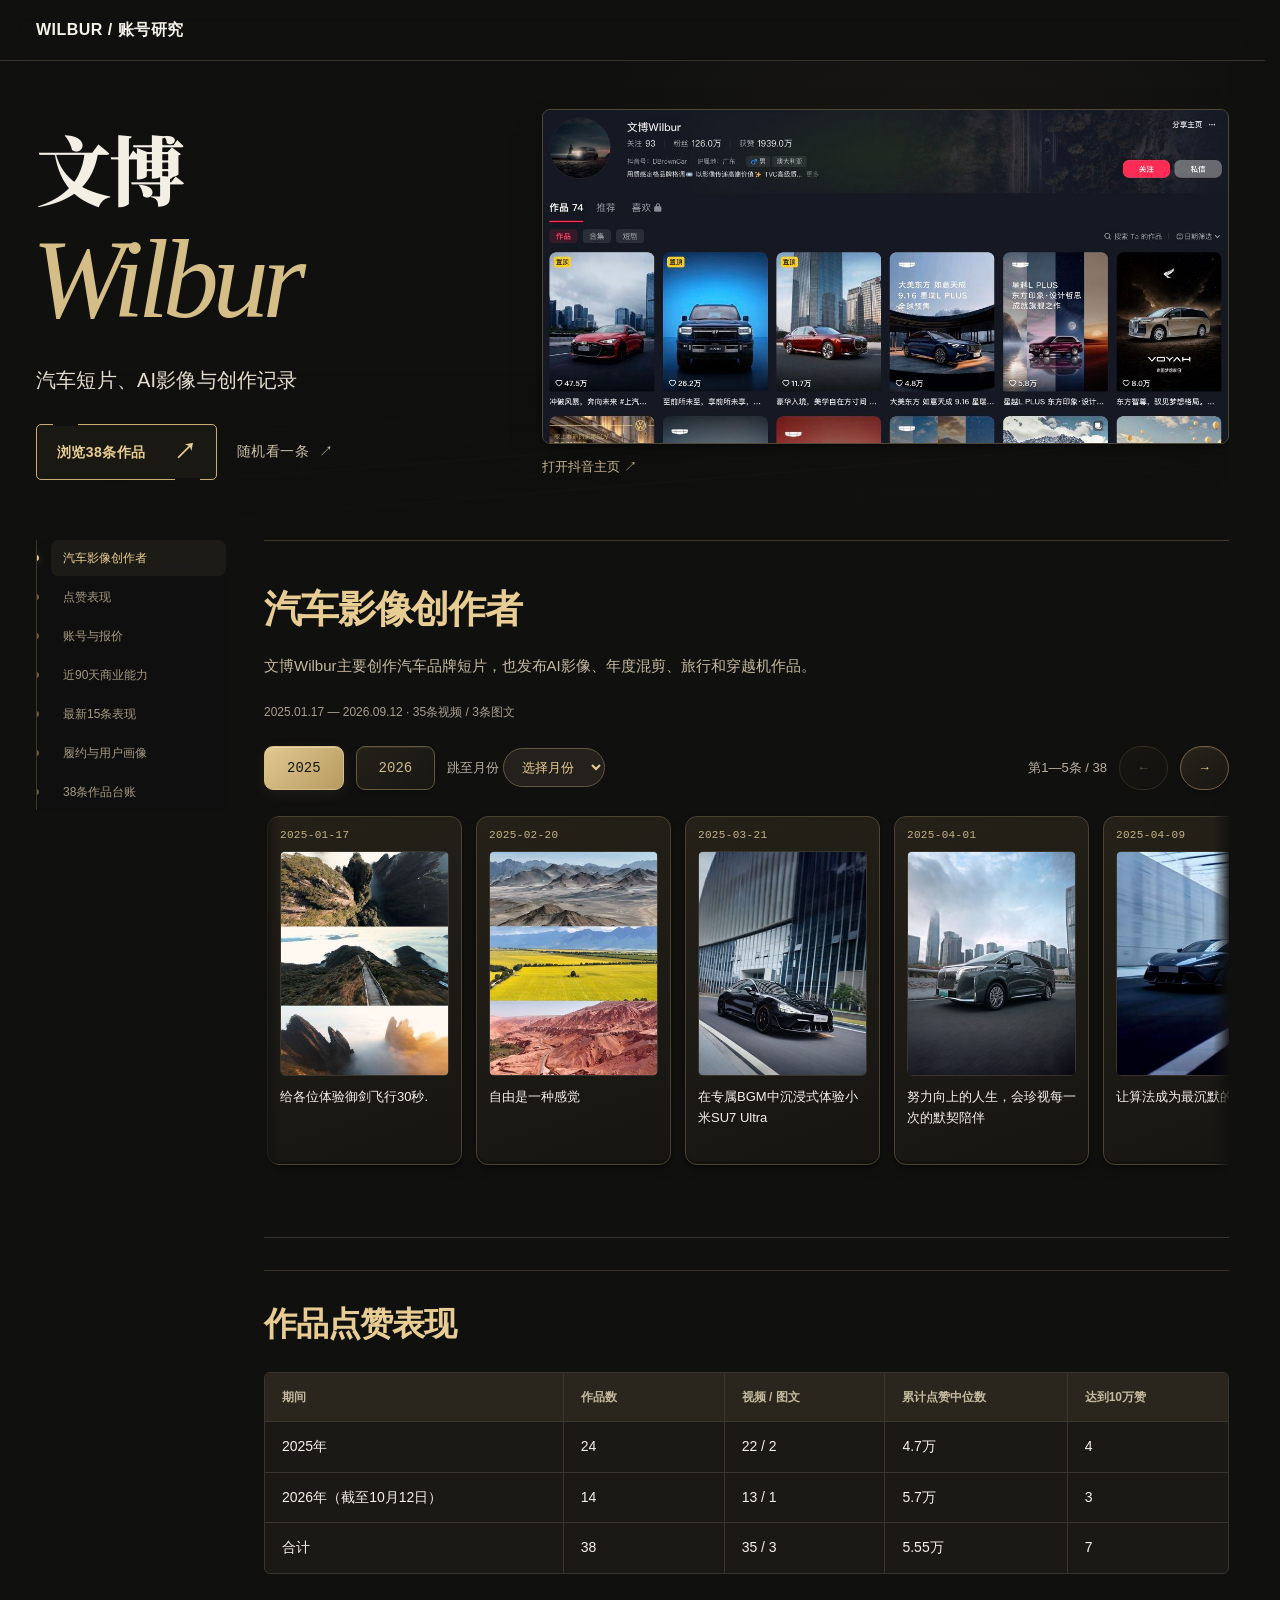
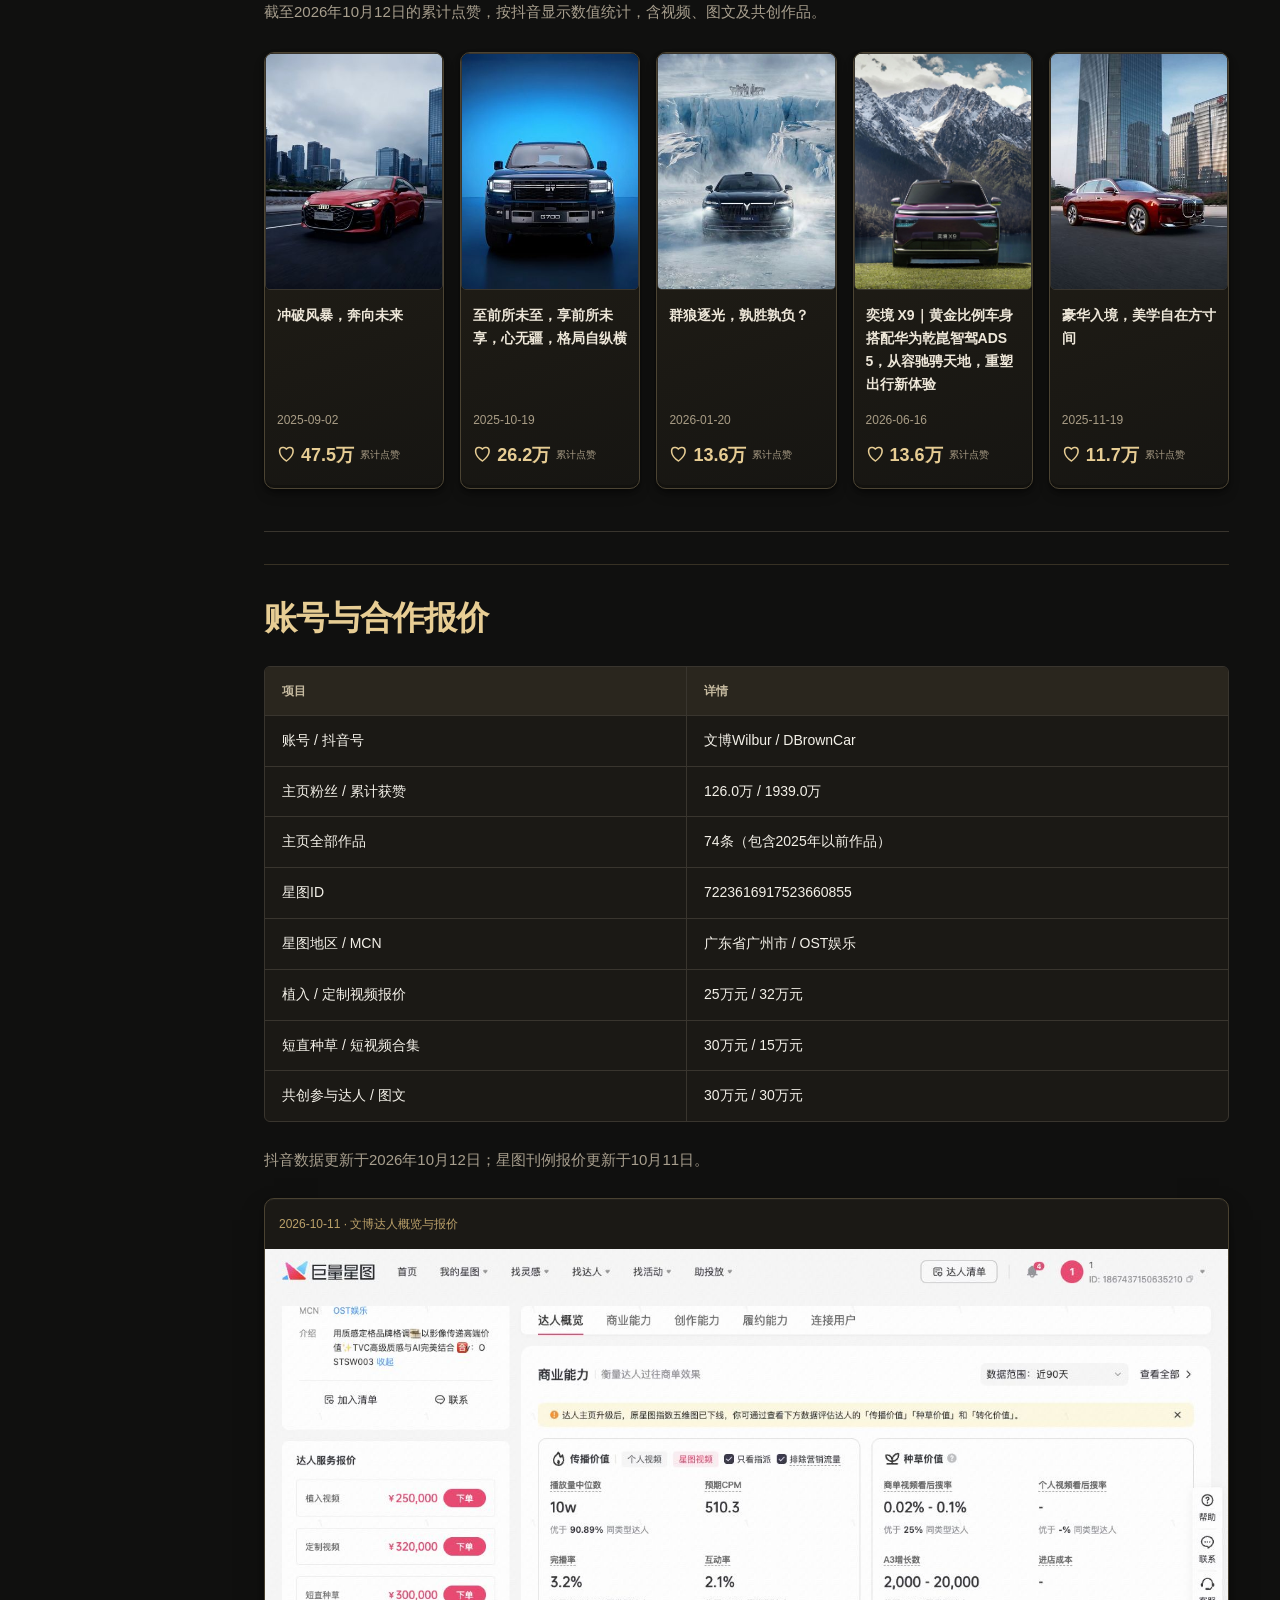
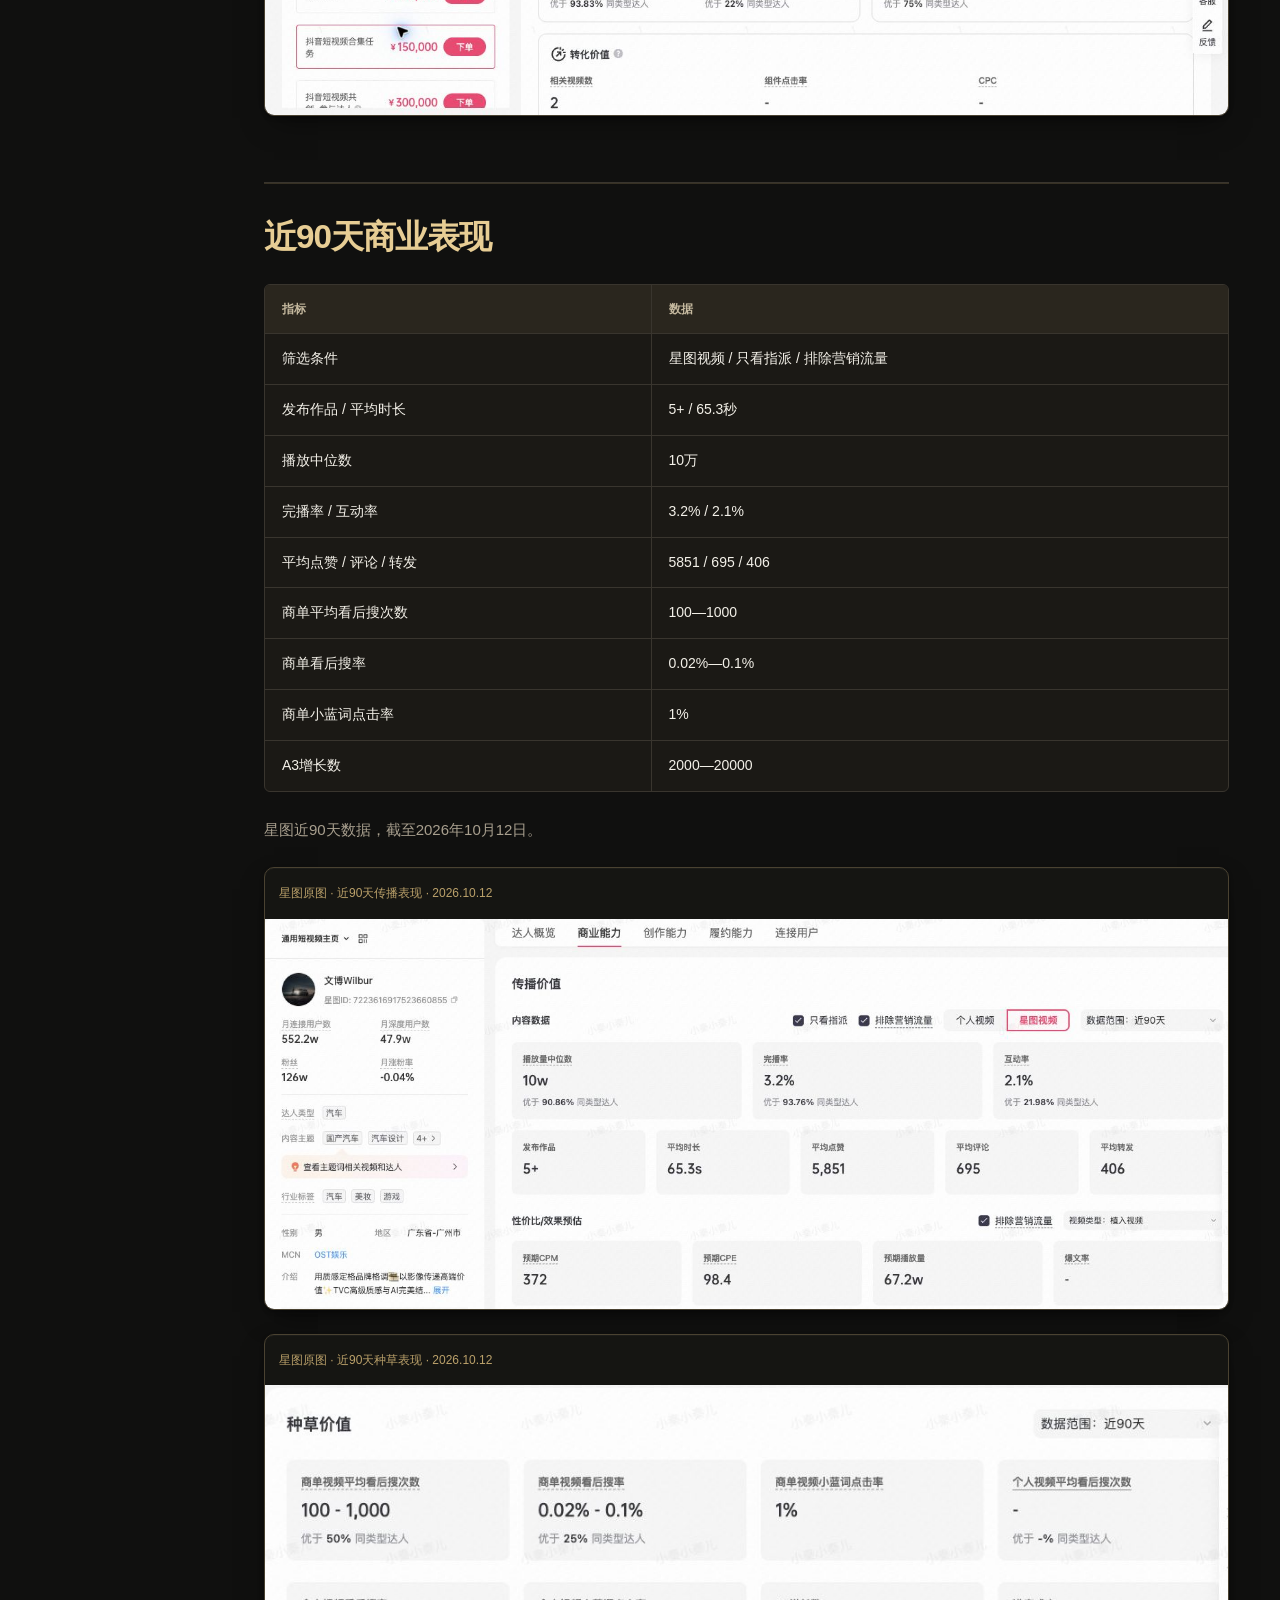
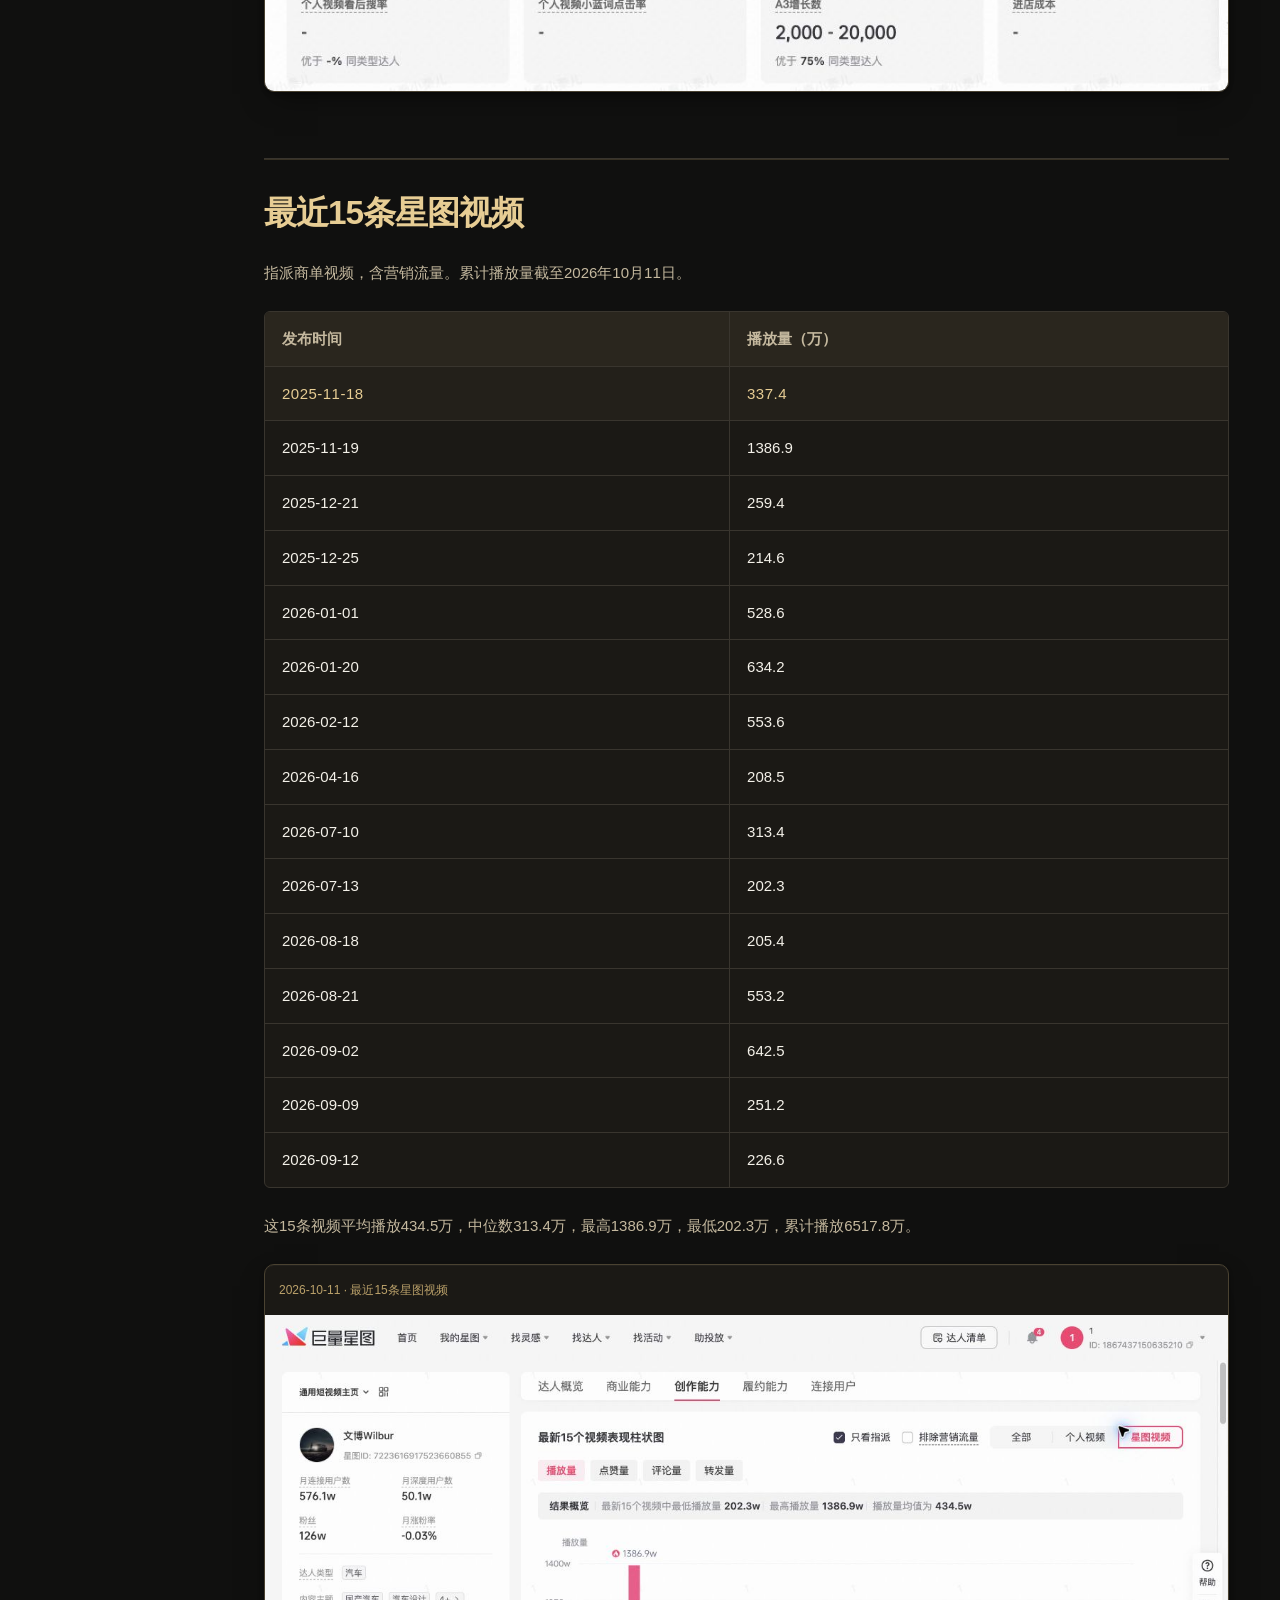
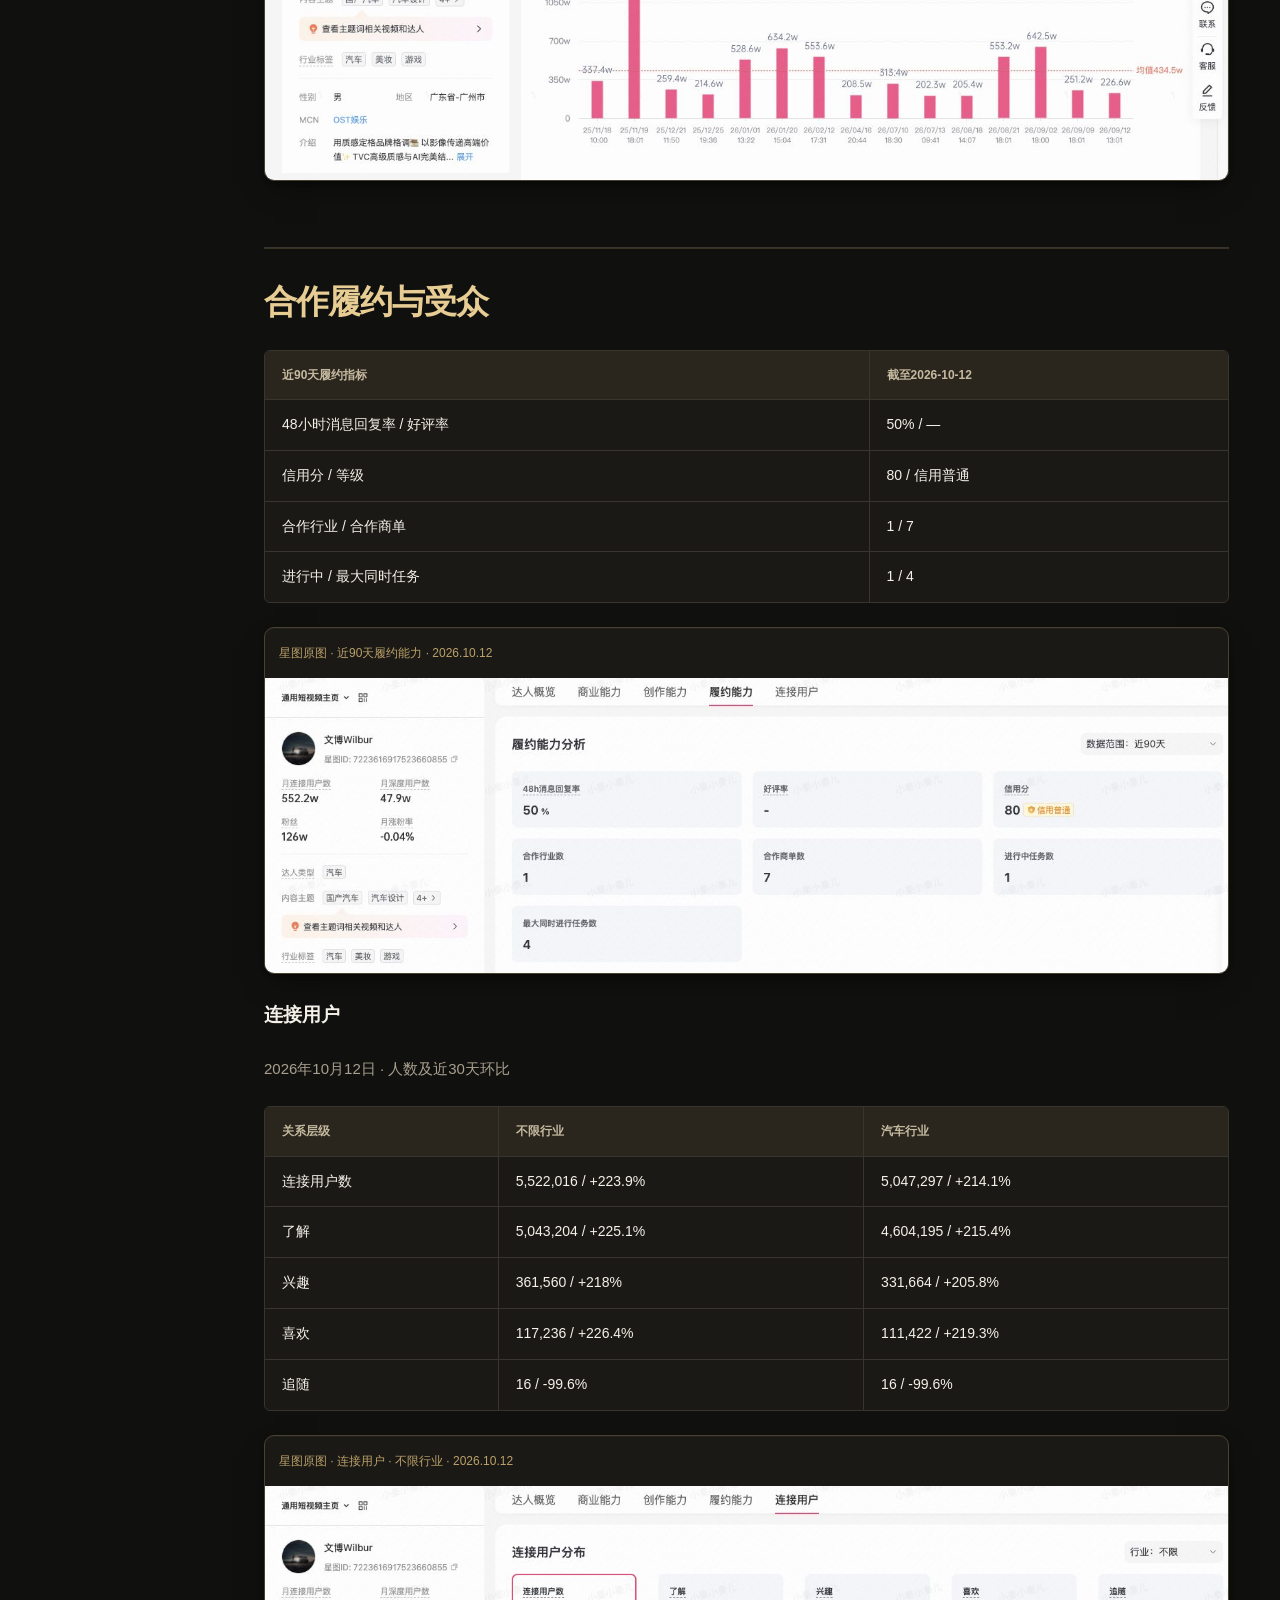
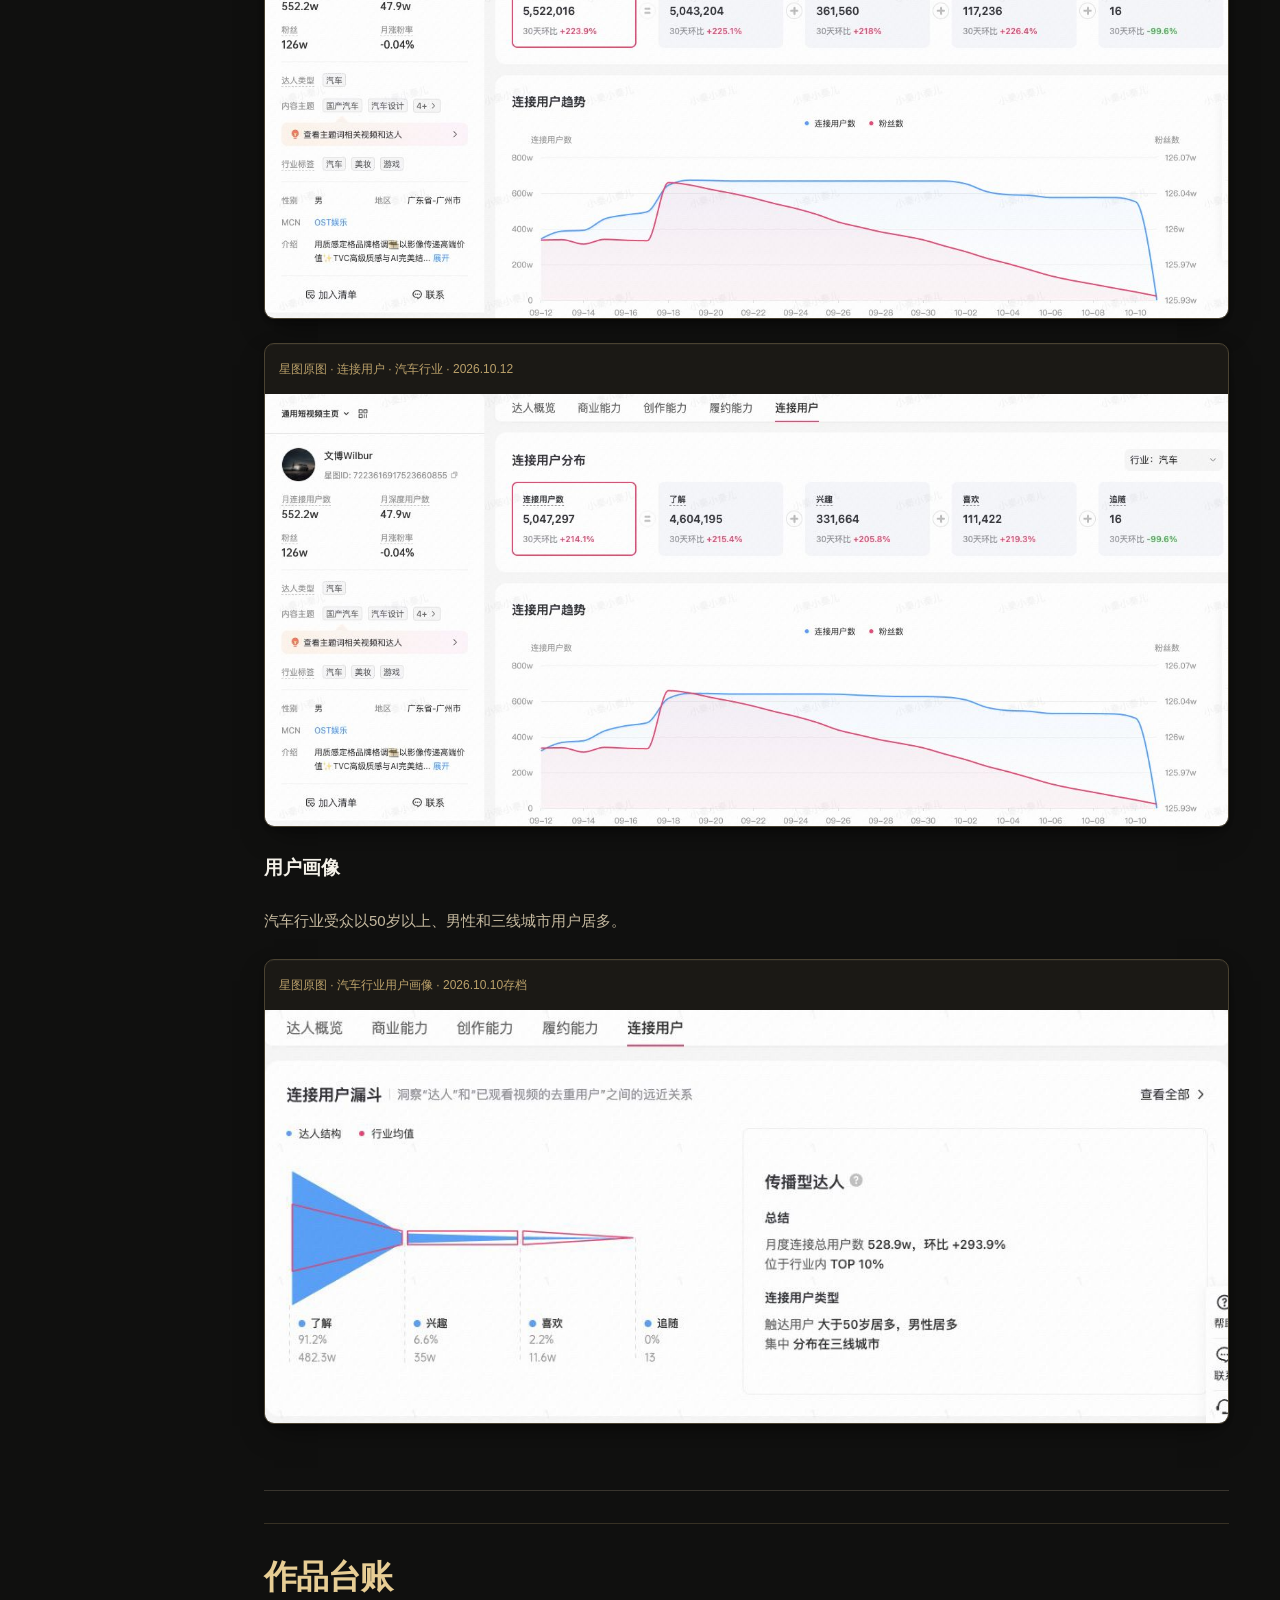
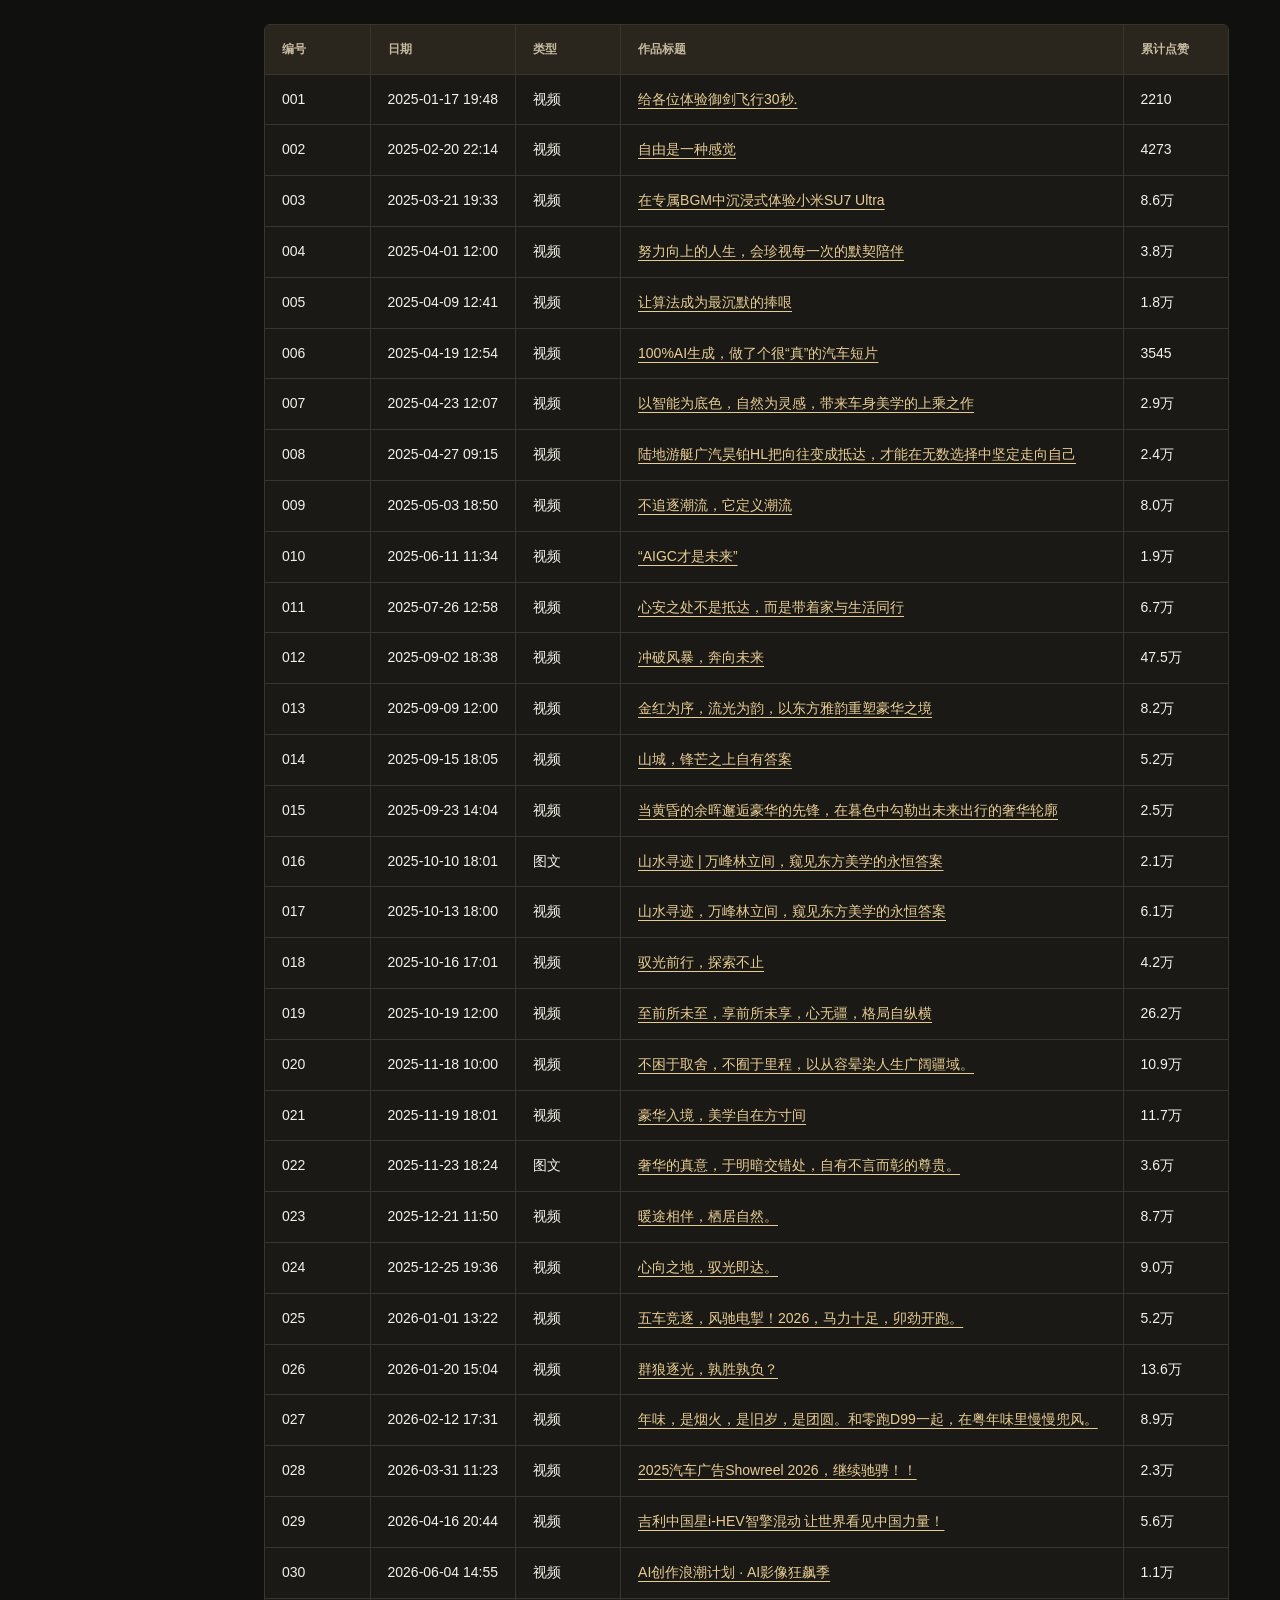
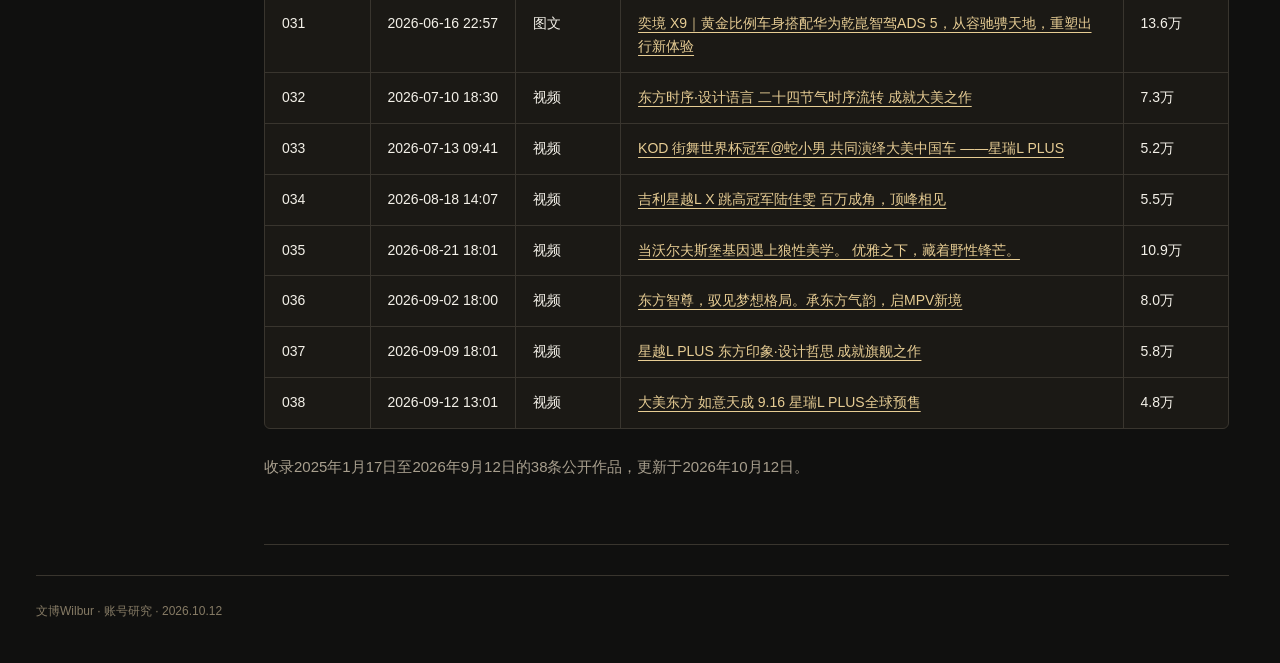
==== commit 094f3b9e: "Arrange high-like works as cover cards with title date and likes" ====
--- a/index.html
+++ b/index.html
@@ -1,4 +1,4 @@
-<!doctype html><html lang="zh-CN"><head><meta charset="utf-8"><meta name="viewport" content="width=device-width, initial-scale=1"><meta name="description" content="文博Wilbur，2025年至今公开作品时间线、真实封面与账号研究。"><title>文博Wilbur · 汽车影像研究</title><link rel="stylesheet" href="style.css"><link rel="stylesheet" href="wilbur.css?v=aligned-20261012"></head><body><header><div class="top"><a class="brand" href="#">WILBUR / 账号研究</a></div><div class="progress"></div></header><div class="hero modern-hero"><div class="hero-copy"><h1><span class="hero-name-cn">文博</span><span class="hero-name-en">Wilbur</span></h1><p class="hero-line">汽车短片、AI影像与创作记录</p><div class="hero-actions"><a class="start-reading" href="#timeline"><span class="ui-key ui-key-top" aria-hidden="true"></span><span class="ui-cta-text">浏览38条作品</span><span class="ui-cta-arrow" aria-hidden="true">↗</span><span class="ui-key ui-key-bottom" aria-hidden="true"></span></a><button class="hero-random"><span>随机看一条</span><span class="ui-text-arrow" aria-hidden="true">↗</span></button></div></div><div class="hero-gallery hero-profile"><div class="hero-gallery-inner"><button class="image-zoom hero-profile-shot" aria-label="放大文博抖音主页截图"><img src="assets/profile.png" width="1270" height="620" alt="文博Wilbur抖音主页，2026年10月12日截图"></button></div><a class="hero-account-link" href="https://www.douyin.com/user/MS4wLjABAAAAfcsv6IHdVB71cKGKNNSVqhjQp4huaR9O1pH9JF8JLadHslhi8GFaHE6Z5acv9zec" target="_blank" rel="noopener">打开抖音主页 ↗</a></div><div class="drive-scene" aria-hidden="true"><div class="drive-grid"></div><div class="drive-lane lane-one"></div><div class="drive-lane lane-two"></div><div class="drive-light"></div></div></div><div class="layout"><nav class="side" aria-label="报告目录"><a class="outline-link" href="#timeline">汽车影像创作者</a><a class="outline-link" href="#performance">点赞表现</a><a class="outline-link" href="#star">账号与报价</a><a class="outline-link" href="#business">近90天商业能力</a><a class="outline-link" href="#creative">最新15条表现</a><a class="outline-link" href="#audience">履约与用户画像</a><a class="outline-link" href="#ledger">38条作品台账</a></nav><main><section id="timeline"><div class="section-head"><h2>汽车影像创作者</h2></div><p class="creator-intro">文博Wilbur主要创作汽车品牌短片，也发布AI影像、年度混剪、旅行和穿越机作品。</p><p class="scope-line">2025.01.17 — 2026.09.12 · 35条视频 / 3条图文</p><div class="film-toolbar"><button class="film-year" data-year="2025">2025</button><button class="film-year" data-year="2026">2026</button><label>跳至月份 <select id="film-month"><option value="">选择月份</option><option>2025-01</option><option>2025-02</option><option>2025-03</option><option>2025-04</option><option>2025-05</option><option>2025-06</option><option>2025-07</option><option>2025-09</option><option>2025-10</option><option>2025-11</option><option>2025-12</option><option>2026-01</option><option>2026-02</option><option>2026-03</option><option>2026-04</option><option>2026-06</option><option>2026-07</option><option>2026-08</option><option>2026-09</option></select></label><span id="film-progress"></span><button id="film-prev" class="btn" aria-label="向更早作品移动">←</button><button id="film-next" class="btn" aria-label="向更新作品移动">→</button></div><div class="film-stage"><div class="film-track" tabindex="0" aria-label="按时间正序的作品胶片带"><button class="film-card" data-i="0" aria-label="第1条，2025-01-17，给各位体验御剑飞行30秒."><time>2025-01-17<em></em></time><span class="film-art"><img class="film-cover" loading="lazy" src="covers/7460849857859685692.jpg" width="323" height="430" alt="原作品封面：给各位体验御剑飞行30秒."></span><strong>给各位体验御剑飞行30秒.</strong></button><button class="film-card" data-i="1" aria-label="第2条，2025-02-20，自由是一种感觉"><time>2025-02-20<em></em></time><span class="film-art"><img class="film-cover" loading="lazy" src="covers/7473504563211816249.jpg" width="323" height="430" alt="原作品封面：自由是一种感觉"></span><strong>自由是一种感觉</strong></button><button class="film-card" data-i="2" aria-label="第3条，2025-03-21，在专属BGM中沉浸式体验小米SU7 Ultra"><time>2025-03-21<em></em></time><span class="film-art"><img class="film-cover" loading="lazy" src="covers/7484195742333127995.jpg" width="323" height="430" alt="原作品封面：在专属BGM中沉浸式体验小米SU7 Ultra"></span><strong>在专属BGM中沉浸式体验小米SU7 Ultra</strong></button><button class="film-card" data-i="3" aria-label="第4条，2025-04-01，努力向上的人生，会珍视每一次的默契陪伴"><time>2025-04-01<em></em></time><span class="film-art"><img class="film-cover" loading="lazy" src="covers/7486715887626587451.jpg" width="323" height="430" alt="原作品封面：努力向上的人生，会珍视每一次的默契陪伴"></span><strong>努力向上的人生，会珍视每一次的默契陪伴</strong></button><button class="film-card" data-i="4" aria-label="第5条，2025-04-09，让算法成为最沉默的捧哏"><time>2025-04-09<em></em></time><span class="film-art"><img class="film-cover" loading="lazy" src="covers/7491168813887540539.jpg" width="323" height="430" alt="原作品封面：让算法成为最沉默的捧哏"></span><strong>让算法成为最沉默的捧哏</strong></button><button class="film-card" data-i="5" aria-label="第6条，2025-04-19，100%AI生成，做了个很“真”的汽车短片"><time>2025-04-19<em></em></time><span class="film-art"><img class="film-cover" loading="lazy" src="covers/7494883052229807418.jpg" width="323" height="430" alt="原作品封面：100%AI生成，做了个很“真”的汽车短片"></span><strong>100%AI生成，做了个很“真”的汽车短片</strong></button><button class="film-card" data-i="6" aria-label="第7条，2025-04-23，以智能为底色，自然为灵感，带来车身美学的上乘之作"><time>2025-04-23<em></em></time><span class="film-art"><img class="film-cover" loading="lazy" src="covers/7496184394651045179.jpg" width="323" height="430" alt="原作品封面：以智能为底色，自然为灵感，带来车身美学的上乘之作"></span><strong>以智能为底色，自然为灵感，带来车身美学的上乘之作</strong></button><button class="film-card" data-i="7" aria-label="第8条，2025-04-27，陆地游艇广汽昊铂HL把向往变成抵达，才能在无数选择中坚定走向自己"><time>2025-04-27<em></em></time><span class="film-art"><img class="film-cover" loading="lazy" src="covers/7497611413758774587.jpg" width="323" height="430" alt="原作品封面：陆地游艇广汽昊铂HL把向往变成抵达，才能在无数选择中坚定走向自己"></span><strong>陆地游艇广汽昊铂HL把向往变成抵达，才能在无数选择中坚定走向自己</strong></button><button class="film-card" data-i="8" aria-label="第9条，2025-05-03，不追逐潮流，它定义潮流"><time>2025-05-03<em></em></time><span class="film-art"><img class="film-cover" loading="lazy" src="covers/7500148041053654332.jpg" width="323" height="430" alt="原作品封面：不追逐潮流，它定义潮流"></span><strong>不追逐潮流，它定义潮流</strong></button><button class="film-card" data-i="9" aria-label="第10条，2025-06-11，“AIGC才是未来”"><time>2025-06-11<em></em></time><span class="film-art"><img class="film-cover" loading="lazy" src="covers/7514529995629612345.jpg" width="323" height="430" alt="原作品封面：“AIGC才是未来”"></span><strong>“AIGC才是未来”</strong></button><button class="film-card" data-i="10" aria-label="第11条，2025-07-26，心安之处不是抵达，而是带着家与生活同行"><time>2025-07-26<em></em></time><span class="film-art"><img class="film-cover" loading="lazy" src="covers/7531233582686326074.jpg" width="323" height="430" alt="原作品封面：心安之处不是抵达，而是带着家与生活同行"></span><strong>心安之处不是抵达，而是带着家与生活同行</strong></button><button class="film-card" data-i="11" aria-label="第12条，2025-09-02，冲破风暴，奔向未来"><time>2025-09-02<em></em></time><span class="film-art"><img class="film-cover" loading="lazy" src="covers/7545371178350546234.jpg" width="323" height="430" alt="原作品封面：冲破风暴，奔向未来"></span><strong>冲破风暴，奔向未来</strong></button><button class="film-card" data-i="12" aria-label="第13条，2025-09-09，金红为序，流光为韵，以东方雅韵重塑豪华之境"><time>2025-09-09<em></em></time><span class="film-art"><img class="film-cover" loading="lazy" src="covers/7547738810286624059.jpg" width="323" height="430" alt="原作品封面：金红为序，流光为韵，以东方雅韵重塑豪华之境"></span><strong>金红为序，流光为韵，以东方雅韵重塑豪华之境</strong></button><button class="film-card" data-i="13" aria-label="第14条，2025-09-15，山城，锋芒之上自有答案"><time>2025-09-15<em></em></time><span class="film-art"><img class="film-cover" loading="lazy" src="covers/7549793632922209596.jpg" width="323" height="430" alt="原作品封面：山城，锋芒之上自有答案"></span><strong>山城，锋芒之上自有答案</strong></button><button class="film-card" data-i="14" aria-label="第15条，2025-09-23，当黄昏的余晖邂逅豪华的先锋，在暮色中勾勒出未来出行的奢华轮廓"><time>2025-09-23<em></em></time><span class="film-art"><img class="film-cover" loading="lazy" src="covers/7553161465496603962.jpg" width="323" height="430" alt="原作品封面：当黄昏的余晖邂逅豪华的先锋，在暮色中勾勒出未来出行的奢华轮廓"></span><strong>当黄昏的余晖邂逅豪华的先锋，在暮色中勾勒出未来出行的奢华轮廓</strong></button><button class="film-card" data-i="15" aria-label="第16条，2025-10-10，山水寻迹 | 万峰林立间，窥见东方美学的永恒答案"><time>2025-10-10<em>图文</em></time><span class="film-art"><img class="film-cover" loading="lazy" src="covers/7559184441769659705.jpg" width="323" height="430" alt="原作品封面：山水寻迹 | 万峰林立间，窥见东方美学的永恒答案"></span><strong>山水寻迹 | 万峰林立间，窥见东方美学的永恒答案</strong></button><button class="film-card" data-i="16" aria-label="第17条，2025-10-13，山水寻迹，万峰林立间，窥见东方美学的永恒答案"><time>2025-10-13<em></em></time><span class="film-art"><img class="film-cover" loading="lazy" src="covers/7560275098596412732.jpg" width="323" height="430" alt="原作品封面：山水寻迹，万峰林立间，窥见东方美学的永恒答案"></span><strong>山水寻迹，万峰林立间，窥见东方美学的永恒答案</strong></button><button class="film-card" data-i="17" aria-label="第18条，2025-10-16，驭光前行，探索不止"><time>2025-10-16<em></em></time><span class="film-art"><img class="film-cover" loading="lazy" src="covers/7561687374112836923.jpg" width="323" height="430" alt="原作品封面：驭光前行，探索不止"></span><strong>驭光前行，探索不止</strong></button><button class="film-card" data-i="18" aria-label="第19条，2025-10-19，至前所未至，享前所未享，心无疆，格局自纵横"><time>2025-10-19<em></em></time><span class="film-art"><img class="film-cover" loading="lazy" src="covers/7562530556215774521.jpg" width="323" height="430" alt="原作品封面：至前所未至，享前所未享，心无疆，格局自纵横"></span><strong>至前所未至，享前所未享，心无疆，格局自纵横</strong></button><button class="film-card" data-i="19" aria-label="第20条，2025-11-18，不困于取舍，不囿于里程，以从容晕染人生广阔疆域。"><time>2025-11-18<em></em></time><span class="film-art"><img class="film-cover" loading="lazy" src="covers/7572166191164514993.jpg" width="323" height="430" alt="原作品封面：不困于取舍，不囿于里程，以从容晕染人生广阔疆域。"></span><strong>不困于取舍，不囿于里程，以从容晕染人生广阔疆域。</strong></button><button class="film-card" data-i="20" aria-label="第21条，2025-11-19，豪华入境，美学自在方寸间"><time>2025-11-19<em></em></time><span class="film-art"><img class="film-cover" loading="lazy" src="covers/7574335920816932209.jpg" width="323" height="430" alt="原作品封面：豪华入境，美学自在方寸间"></span><strong>豪华入境，美学自在方寸间</strong></button><button class="film-card" data-i="21" aria-label="第22条，2025-11-23，奢华的真意，于明暗交错处，自有不言而彰的尊贵。"><time>2025-11-23<em>图文</em></time><span class="film-art"><img class="film-cover" loading="lazy" src="covers/7575854670037477297.jpg" width="323" height="430" alt="原作品封面：奢华的真意，于明暗交错处，自有不言而彰的尊贵。"></span><strong>奢华的真意，于明暗交错处，自有不言而彰的尊贵。</strong></button><button class="film-card" data-i="22" aria-label="第23条，2025-12-21，暖途相伴，栖居⾃然。"><time>2025-12-21<em></em></time><span class="film-art"><img class="film-cover" loading="lazy" src="covers/7585995519324622138.jpg" width="323" height="430" alt="原作品封面：暖途相伴，栖居⾃然。"></span><strong>暖途相伴，栖居⾃然。</strong></button><button class="film-card" data-i="23" aria-label="第24条，2025-12-25，⼼向之地，驭光即达。"><time>2025-12-25<em></em></time><span class="film-art"><img class="film-cover" loading="lazy" src="covers/7587733475689893169.jpg" width="323" height="430" alt="原作品封面：⼼向之地，驭光即达。"></span><strong>⼼向之地，驭光即达。</strong></button><button class="film-card" data-i="24" aria-label="第25条，2026-01-01，五车竞逐，风驰电掣！2026，马力十足，卯劲开跑。"><time>2026-01-01<em></em></time><span class="film-art"><img class="film-cover" loading="lazy" src="covers/7590233492169607345.jpg" width="323" height="430" alt="原作品封面：五车竞逐，风驰电掣！2026，马力十足，卯劲开跑。"></span><strong>五车竞逐，风驰电掣！2026，马力十足，卯劲开跑。</strong></button><button class="film-card" data-i="25" aria-label="第26条，2026-01-20，群狼逐光，孰胜孰负？"><time>2026-01-20<em></em></time><span class="film-art"><img class="film-cover" loading="lazy" src="covers/7592557908073819897.jpg" width="323" height="430" alt="原作品封面：群狼逐光，孰胜孰负？"></span><strong>群狼逐光，孰胜孰负？</strong></button><button class="film-card" data-i="26" aria-label="第27条，2026-02-12，年味，是烟火，是旧岁，是团圆。和零跑D99一起，在粤年味里慢慢兜风。"><time>2026-02-12<em></em></time><span class="film-art"><img class="film-cover" loading="lazy" src="covers/7605835552190137521.jpg" width="323" height="430" alt="原作品封面：年味，是烟火，是旧岁，是团圆。和零跑D99一起，在粤年味里慢慢兜风。"></span><strong>年味，是烟火，是旧岁，是团圆。和零跑D99一起，在粤年味里慢慢兜风。</strong></button><button class="film-card" data-i="27" aria-label="第28条，2026-03-31，2025汽车广告Showreel 2026，继续驰骋！！"><time>2026-03-31<em></em></time><span class="film-art"><img class="film-cover" loading="lazy" src="covers/7623252483519467121.jpg" width="323" height="430" alt="原作品封面：2025汽车广告Showreel 2026，继续驰骋！！"></span><strong>2025汽车广告Showreel 2026，继续驰骋！！</strong></button><button class="film-card" data-i="28" aria-label="第29条，2026-04-16，吉利中国星i-HEV智擎混动 让世界看见中国力量！"><time>2026-04-16<em></em></time><span class="film-art"><img class="film-cover" loading="lazy" src="covers/7629303437021433521.jpg" width="323" height="430" alt="原作品封面：吉利中国星i-HEV智擎混动 让世界看见中国力量！"></span><strong>吉利中国星i-HEV智擎混动 让世界看见中国力量！</strong></button><button class="film-card" data-i="29" aria-label="第30条，2026-06-04，AI创作浪潮计划 · AI影像狂飙季"><time>2026-06-04<em></em></time><span class="film-art"><img class="film-cover" loading="lazy" src="covers/7647430247970068091.jpg" width="323" height="430" alt="原作品封面：AI创作浪潮计划 · AI影像狂飙季"></span><strong>AI创作浪潮计划 · AI影像狂飙季</strong></button><button class="film-card" data-i="30" aria-label="第31条，2026-06-16，奕境 X9｜黄金比例车身搭配华为乾崑智驾ADS 5，从容驰骋天地，重塑出行新体验"><time>2026-06-16<em>图文</em></time><span class="film-art"><img class="film-cover" loading="lazy" src="covers/7652002006555969009.jpg" width="323" height="430" alt="原作品封面：奕境 X9｜黄金比例车身搭配华为乾崑智驾ADS 5，从容驰骋天地，重塑出行新体验"></span><strong>奕境 X9｜黄金比例车身搭配华为乾崑智驾ADS 5，从容驰骋天地，重塑出行新体验</strong></button><button class="film-card" data-i="31" aria-label="第32条，2026-07-10，东方时序·设计语言 二十四节气时序流转 成就大美之作"><time>2026-07-10<em></em></time><span class="film-art"><img class="film-cover" loading="lazy" src="covers/7660794986871860593.jpg" width="323" height="430" alt="原作品封面：东方时序·设计语言 二十四节气时序流转 成就大美之作"></span><strong>东方时序·设计语言 二十四节气时序流转 成就大美之作</strong></button><button class="film-card" data-i="32" aria-label="第33条，2026-07-13，KOD 街舞世界杯冠军@蛇小男 共同演绎大美中国车 ——星瑞L PLUS"><time>2026-07-13<em></em></time><span class="film-art"><img class="film-cover" loading="lazy" src="covers/7661229748567771761.jpg" width="323" height="430" alt="原作品封面：KOD 街舞世界杯冠军@蛇小男 共同演绎大美中国车 ——星瑞L PLUS"></span><strong>KOD 街舞世界杯冠军@蛇小男 共同演绎大美中国车 ——星瑞L PLUS</strong></button><button class="film-card" data-i="33" aria-label="第34条，2026-08-18，吉利星越L X 跳高冠军陆佳雯 百万成角，顶峰相见"><time>2026-08-18<em></em></time><span class="film-art"><img class="film-cover" loading="lazy" src="covers/7675209980656555249.jpg" width="323" height="430" alt="原作品封面：吉利星越L X 跳高冠军陆佳雯 百万成角，顶峰相见"></span><strong>吉利星越L X 跳高冠军陆佳雯 百万成角，顶峰相见</strong></button><button class="film-card" data-i="34" aria-label="第35条，2026-08-21，当沃尔夫斯堡基因遇上狼性美学。 优雅之下，藏着野性锋芒。"><time>2026-08-21<em></em></time><span class="film-art"><img class="film-cover" loading="lazy" src="covers/7676365872517425841.jpg" width="323" height="430" alt="原作品封面：当沃尔夫斯堡基因遇上狼性美学。 优雅之下，藏着野性锋芒。"></span><strong>当沃尔夫斯堡基因遇上狼性美学。 优雅之下，藏着野性锋芒。</strong></button><button class="film-card" data-i="35" aria-label="第36条，2026-09-02，东方智尊，驭见梦想格局。承东方气韵，启MPV新境"><time>2026-09-02<em></em></time><span class="film-art"><img class="film-cover" loading="lazy" src="covers/7680456800948410618.jpg" width="323" height="430" alt="原作品封面：东方智尊，驭见梦想格局。承东方气韵，启MPV新境"></span><strong>东方智尊，驭见梦想格局。承东方气韵，启MPV新境</strong></button><button class="film-card" data-i="36" aria-label="第37条，2026-09-09，星越L PLUS 东方印象·设计哲思 成就旗舰之作"><time>2026-09-09<em></em></time><span class="film-art"><img class="film-cover" loading="lazy" src="covers/7683412493729085049.jpg" width="323" height="430" alt="原作品封面：星越L PLUS 东方印象·设计哲思 成就旗舰之作"></span><strong>星越L PLUS 东方印象·设计哲思 成就旗舰之作</strong></button><button class="film-card" data-i="37" aria-label="第38条，2026-09-12，大美东方 如意天成 9.16 星瑞L PLUS全球预售"><time>2026-09-12<em></em></time><span class="film-art"><img class="film-cover" loading="lazy" src="covers/7684320614493136881.jpg" width="323" height="430" alt="原作品封面：大美东方 如意天成 9.16 星瑞L PLUS全球预售"></span><strong>大美东方 如意天成 9.16 星瑞L PLUS全球预售</strong></button></div></div></section><section id="research"><div class="research-group"><section class="research-card" id="performance"><div class="section-head"><h2>作品点赞表现</h2></div><div class="table-scroll"><table><tr><th>期间</th><th>作品数</th><th>视频 / 图文</th><th>累计点赞中位数</th><th>达到10万赞</th></tr><tr><td>2025年</td><td>24</td><td>22 / 2</td><td>4.7万</td><td>4</td></tr><tr><td>2026年（截至10月12日）</td><td>14</td><td>13 / 1</td><td>5.7万</td><td>3</td></tr><tr><td>合计</td><td>38</td><td>35 / 3</td><td>5.55万</td><td>7</td></tr></table></div><p class="source-note">截至2026年10月12日的累计点赞，按抖音显示数值统计，含视频、图文及共创作品。</p><div class="liked-works"><div class="table-scroll"><table><tr><th>作品封面</th><th>高赞作品</th><th>日期</th><th>累计点赞</th></tr><tr><td><a class="liked-cover" href="https://www.douyin.com/video/7545371178350546234" target="_blank" rel="noopener" aria-label="打开冲破风暴，奔向未来"><img src="covers/7545371178350546234.jpg" width="323" height="430" loading="lazy" alt="冲破风暴，奔向未来原作品封面"></a></td><td><a href="https://www.douyin.com/video/7545371178350546234" target="_blank" rel="noopener">冲破风暴，奔向未来</a></td><td>2025-09-02</td><td>47.5万</td></tr><tr><td><a class="liked-cover" href="https://www.douyin.com/video/7562530556215774521" target="_blank" rel="noopener" aria-label="打开至前所未至，享前所未享，心无疆，格局自纵横"><img src="covers/7562530556215774521.jpg" width="323" height="430" loading="lazy" alt="至前所未至，享前所未享，心无疆，格局自纵横原作品封面"></a></td><td><a href="https://www.douyin.com/video/7562530556215774521" target="_blank" rel="noopener">至前所未至，享前所未享，心无疆，格局自纵横</a></td><td>2025-10-19</td><td>26.2万</td></tr><tr><td><a class="liked-cover" href="https://www.douyin.com/video/7592557908073819897" target="_blank" rel="noopener" aria-label="打开群狼逐光，孰胜孰负？"><img src="covers/7592557908073819897.jpg" width="323" height="430" loading="lazy" alt="群狼逐光，孰胜孰负？原作品封面"></a></td><td><a href="https://www.douyin.com/video/7592557908073819897" target="_blank" rel="noopener">群狼逐光，孰胜孰负？</a></td><td>2026-01-20</td><td>13.6万</td></tr><tr><td><a class="liked-cover" href="https://www.douyin.com/note/7652002006555969009" target="_blank" rel="noopener" aria-label="打开奕境 X9｜黄金比例车身搭配华为乾崑智驾ADS 5，从容驰骋天地，重塑出行新体验"><img src="covers/7652002006555969009.jpg" width="323" height="430" loading="lazy" alt="奕境 X9｜黄金比例车身搭配华为乾崑智驾ADS 5，从容驰骋天地，重塑出行新体验原作品封面"></a></td><td><a href="https://www.douyin.com/note/7652002006555969009" target="_blank" rel="noopener">奕境 X9｜黄金比例车身搭配华为乾崑智驾ADS 5，从容驰骋天地，重塑出行新体验</a></td><td>2026-06-16</td><td>13.6万</td></tr><tr><td><a class="liked-cover" href="https://www.douyin.com/video/7574335920816932209" target="_blank" rel="noopener" aria-label="打开豪华入境，美学自在方寸间"><img src="covers/7574335920816932209.jpg" width="323" height="430" loading="lazy" alt="豪华入境，美学自在方寸间原作品封面"></a></td><td><a href="https://www.douyin.com/video/7574335920816932209" target="_blank" rel="noopener">豪华入境，美学自在方寸间</a></td><td>2025-11-19</td><td>11.7万</td></tr></table></div></div></section></div><div class="research-group"><section class="research-card" id="star"><div class="section-head"><h2>账号与合作报价</h2></div><div class="table-scroll"><table><tr><th>项目</th><th>详情</th></tr><tr><td>账号 / 抖音号</td><td>文博Wilbur / DBrownCar</td></tr><tr><td>主页粉丝 / 累计获赞</td><td>126.0万 / 1939.0万</td></tr><tr><td>主页全部作品</td><td>74条（包含2025年以前作品）</td></tr><tr><td>星图ID</td><td>7223616917523660855</td></tr><tr><td>星图地区 / MCN</td><td>广东省广州市 / OST娱乐</td></tr><tr><td>植入 / 定制视频报价</td><td>25万元 / 32万元</td></tr><tr><td>短直种草 / 短视频合集</td><td>30万元 / 15万元</td></tr><tr><td>共创参与达人 / 图文</td><td>30万元 / 30万元</td></tr></table></div><p class="source-note">抖音数据更新于2026年10月12日；星图刊例报价更新于10月11日。</p><figure class="evidence-figure"><figcaption>2026-10-11 · 文博达人概览与报价</figcaption><button class="image-zoom" aria-label="放大2026-10-11 · 文博达人概览与报价"><img src="assets/summary.jpg" width="1355" height="655" loading="lazy" alt="2026-10-11 · 文博达人概览与报价"></button></figure></section><section class="research-card" id="business"><div class="section-head"><h2>近90天商业表现</h2></div><div class="table-scroll"><table><tr><th>指标</th><th>数据</th></tr><tr><td>筛选条件</td><td>星图视频 / 只看指派 / 排除营销流量</td></tr><tr><td>发布作品 / 平均时长</td><td>5+ / 65.3秒</td></tr><tr><td>播放中位数</td><td>10万</td></tr><tr><td>完播率 / 互动率</td><td>3.2% / 2.1%</td></tr><tr><td>平均点赞 / 评论 / 转发</td><td>5851 / 695 / 406</td></tr><tr><td>商单平均看后搜次数</td><td>100—1000</td></tr><tr><td>商单看后搜率</td><td>0.02%—0.1%</td></tr><tr><td>商单小蓝词点击率</td><td>1%</td></tr><tr><td>A3增长数</td><td>2000—20000</td></tr></table></div><p class="source-note">星图近90天数据，截至2026年10月12日。</p><figure class="evidence-figure"><figcaption>星图原图 · 近90天传播表现 · 2026.10.12</figcaption><button class="image-zoom" aria-label="放大星图原图 · 近90天传播表现 · 2026.10.12"><img src="assets/xingtu-business90-20261012.png" width="1355" height="655" loading="lazy" alt="星图原图 · 近90天传播表现 · 2026.10.12"></button></figure><figure class="evidence-figure"><figcaption>星图原图 · 近90天种草表现 · 2026.10.12</figcaption><button class="image-zoom" aria-label="放大星图原图 · 近90天种草表现 · 2026.10.12"><img src="assets/xingtu-seeding90-20261012.png" width="1355" height="655" loading="lazy" alt="星图原图 · 近90天种草表现 · 2026.10.12"></button></figure></section><section class="research-card" id="creative"><div class="section-head"><h2>最近15条星图视频</h2></div><p>指派商单视频，含营销流量。累计播放量截至2026年10月11日。</p>
+<!doctype html><html lang="zh-CN"><head><meta charset="utf-8"><meta name="viewport" content="width=device-width, initial-scale=1"><meta name="description" content="文博Wilbur，2025年至今公开作品时间线、真实封面与账号研究。"><title>文博Wilbur · 汽车影像研究</title><link rel="stylesheet" href="style.css"><link rel="stylesheet" href="wilbur.css?v=liked-grid-20261012"></head><body><header><div class="top"><a class="brand" href="#">WILBUR / 账号研究</a></div><div class="progress"></div></header><div class="hero modern-hero"><div class="hero-copy"><h1><span class="hero-name-cn">文博</span><span class="hero-name-en">Wilbur</span></h1><p class="hero-line">汽车短片、AI影像与创作记录</p><div class="hero-actions"><a class="start-reading" href="#timeline"><span class="ui-key ui-key-top" aria-hidden="true"></span><span class="ui-cta-text">浏览38条作品</span><span class="ui-cta-arrow" aria-hidden="true">↗</span><span class="ui-key ui-key-bottom" aria-hidden="true"></span></a><button class="hero-random"><span>随机看一条</span><span class="ui-text-arrow" aria-hidden="true">↗</span></button></div></div><div class="hero-gallery hero-profile"><div class="hero-gallery-inner"><button class="image-zoom hero-profile-shot" aria-label="放大文博抖音主页截图"><img src="assets/profile.png" width="1270" height="620" alt="文博Wilbur抖音主页，2026年10月12日截图"></button></div><a class="hero-account-link" href="https://www.douyin.com/user/MS4wLjABAAAAfcsv6IHdVB71cKGKNNSVqhjQp4huaR9O1pH9JF8JLadHslhi8GFaHE6Z5acv9zec" target="_blank" rel="noopener">打开抖音主页 ↗</a></div><div class="drive-scene" aria-hidden="true"><div class="drive-grid"></div><div class="drive-lane lane-one"></div><div class="drive-lane lane-two"></div><div class="drive-light"></div></div></div><div class="layout"><nav class="side" aria-label="报告目录"><a class="outline-link" href="#timeline">汽车影像创作者</a><a class="outline-link" href="#performance">点赞表现</a><a class="outline-link" href="#star">账号与报价</a><a class="outline-link" href="#business">近90天商业能力</a><a class="outline-link" href="#creative">最新15条表现</a><a class="outline-link" href="#audience">履约与用户画像</a><a class="outline-link" href="#ledger">38条作品台账</a></nav><main><section id="timeline"><div class="section-head"><h2>汽车影像创作者</h2></div><p class="creator-intro">文博Wilbur主要创作汽车品牌短片，也发布AI影像、年度混剪、旅行和穿越机作品。</p><p class="scope-line">2025.01.17 — 2026.09.12 · 35条视频 / 3条图文</p><div class="film-toolbar"><button class="film-year" data-year="2025">2025</button><button class="film-year" data-year="2026">2026</button><label>跳至月份 <select id="film-month"><option value="">选择月份</option><option>2025-01</option><option>2025-02</option><option>2025-03</option><option>2025-04</option><option>2025-05</option><option>2025-06</option><option>2025-07</option><option>2025-09</option><option>2025-10</option><option>2025-11</option><option>2025-12</option><option>2026-01</option><option>2026-02</option><option>2026-03</option><option>2026-04</option><option>2026-06</option><option>2026-07</option><option>2026-08</option><option>2026-09</option></select></label><span id="film-progress"></span><button id="film-prev" class="btn" aria-label="向更早作品移动">←</button><button id="film-next" class="btn" aria-label="向更新作品移动">→</button></div><div class="film-stage"><div class="film-track" tabindex="0" aria-label="按时间正序的作品胶片带"><button class="film-card" data-i="0" aria-label="第1条，2025-01-17，给各位体验御剑飞行30秒."><time>2025-01-17<em></em></time><span class="film-art"><img class="film-cover" loading="lazy" src="covers/7460849857859685692.jpg" width="323" height="430" alt="原作品封面：给各位体验御剑飞行30秒."></span><strong>给各位体验御剑飞行30秒.</strong></button><button class="film-card" data-i="1" aria-label="第2条，2025-02-20，自由是一种感觉"><time>2025-02-20<em></em></time><span class="film-art"><img class="film-cover" loading="lazy" src="covers/7473504563211816249.jpg" width="323" height="430" alt="原作品封面：自由是一种感觉"></span><strong>自由是一种感觉</strong></button><button class="film-card" data-i="2" aria-label="第3条，2025-03-21，在专属BGM中沉浸式体验小米SU7 Ultra"><time>2025-03-21<em></em></time><span class="film-art"><img class="film-cover" loading="lazy" src="covers/7484195742333127995.jpg" width="323" height="430" alt="原作品封面：在专属BGM中沉浸式体验小米SU7 Ultra"></span><strong>在专属BGM中沉浸式体验小米SU7 Ultra</strong></button><button class="film-card" data-i="3" aria-label="第4条，2025-04-01，努力向上的人生，会珍视每一次的默契陪伴"><time>2025-04-01<em></em></time><span class="film-art"><img class="film-cover" loading="lazy" src="covers/7486715887626587451.jpg" width="323" height="430" alt="原作品封面：努力向上的人生，会珍视每一次的默契陪伴"></span><strong>努力向上的人生，会珍视每一次的默契陪伴</strong></button><button class="film-card" data-i="4" aria-label="第5条，2025-04-09，让算法成为最沉默的捧哏"><time>2025-04-09<em></em></time><span class="film-art"><img class="film-cover" loading="lazy" src="covers/7491168813887540539.jpg" width="323" height="430" alt="原作品封面：让算法成为最沉默的捧哏"></span><strong>让算法成为最沉默的捧哏</strong></button><button class="film-card" data-i="5" aria-label="第6条，2025-04-19，100%AI生成，做了个很“真”的汽车短片"><time>2025-04-19<em></em></time><span class="film-art"><img class="film-cover" loading="lazy" src="covers/7494883052229807418.jpg" width="323" height="430" alt="原作品封面：100%AI生成，做了个很“真”的汽车短片"></span><strong>100%AI生成，做了个很“真”的汽车短片</strong></button><button class="film-card" data-i="6" aria-label="第7条，2025-04-23，以智能为底色，自然为灵感，带来车身美学的上乘之作"><time>2025-04-23<em></em></time><span class="film-art"><img class="film-cover" loading="lazy" src="covers/7496184394651045179.jpg" width="323" height="430" alt="原作品封面：以智能为底色，自然为灵感，带来车身美学的上乘之作"></span><strong>以智能为底色，自然为灵感，带来车身美学的上乘之作</strong></button><button class="film-card" data-i="7" aria-label="第8条，2025-04-27，陆地游艇广汽昊铂HL把向往变成抵达，才能在无数选择中坚定走向自己"><time>2025-04-27<em></em></time><span class="film-art"><img class="film-cover" loading="lazy" src="covers/7497611413758774587.jpg" width="323" height="430" alt="原作品封面：陆地游艇广汽昊铂HL把向往变成抵达，才能在无数选择中坚定走向自己"></span><strong>陆地游艇广汽昊铂HL把向往变成抵达，才能在无数选择中坚定走向自己</strong></button><button class="film-card" data-i="8" aria-label="第9条，2025-05-03，不追逐潮流，它定义潮流"><time>2025-05-03<em></em></time><span class="film-art"><img class="film-cover" loading="lazy" src="covers/7500148041053654332.jpg" width="323" height="430" alt="原作品封面：不追逐潮流，它定义潮流"></span><strong>不追逐潮流，它定义潮流</strong></button><button class="film-card" data-i="9" aria-label="第10条，2025-06-11，“AIGC才是未来”"><time>2025-06-11<em></em></time><span class="film-art"><img class="film-cover" loading="lazy" src="covers/7514529995629612345.jpg" width="323" height="430" alt="原作品封面：“AIGC才是未来”"></span><strong>“AIGC才是未来”</strong></button><button class="film-card" data-i="10" aria-label="第11条，2025-07-26，心安之处不是抵达，而是带着家与生活同行"><time>2025-07-26<em></em></time><span class="film-art"><img class="film-cover" loading="lazy" src="covers/7531233582686326074.jpg" width="323" height="430" alt="原作品封面：心安之处不是抵达，而是带着家与生活同行"></span><strong>心安之处不是抵达，而是带着家与生活同行</strong></button><button class="film-card" data-i="11" aria-label="第12条，2025-09-02，冲破风暴，奔向未来"><time>2025-09-02<em></em></time><span class="film-art"><img class="film-cover" loading="lazy" src="covers/7545371178350546234.jpg" width="323" height="430" alt="原作品封面：冲破风暴，奔向未来"></span><strong>冲破风暴，奔向未来</strong></button><button class="film-card" data-i="12" aria-label="第13条，2025-09-09，金红为序，流光为韵，以东方雅韵重塑豪华之境"><time>2025-09-09<em></em></time><span class="film-art"><img class="film-cover" loading="lazy" src="covers/7547738810286624059.jpg" width="323" height="430" alt="原作品封面：金红为序，流光为韵，以东方雅韵重塑豪华之境"></span><strong>金红为序，流光为韵，以东方雅韵重塑豪华之境</strong></button><button class="film-card" data-i="13" aria-label="第14条，2025-09-15，山城，锋芒之上自有答案"><time>2025-09-15<em></em></time><span class="film-art"><img class="film-cover" loading="lazy" src="covers/7549793632922209596.jpg" width="323" height="430" alt="原作品封面：山城，锋芒之上自有答案"></span><strong>山城，锋芒之上自有答案</strong></button><button class="film-card" data-i="14" aria-label="第15条，2025-09-23，当黄昏的余晖邂逅豪华的先锋，在暮色中勾勒出未来出行的奢华轮廓"><time>2025-09-23<em></em></time><span class="film-art"><img class="film-cover" loading="lazy" src="covers/7553161465496603962.jpg" width="323" height="430" alt="原作品封面：当黄昏的余晖邂逅豪华的先锋，在暮色中勾勒出未来出行的奢华轮廓"></span><strong>当黄昏的余晖邂逅豪华的先锋，在暮色中勾勒出未来出行的奢华轮廓</strong></button><button class="film-card" data-i="15" aria-label="第16条，2025-10-10，山水寻迹 | 万峰林立间，窥见东方美学的永恒答案"><time>2025-10-10<em>图文</em></time><span class="film-art"><img class="film-cover" loading="lazy" src="covers/7559184441769659705.jpg" width="323" height="430" alt="原作品封面：山水寻迹 | 万峰林立间，窥见东方美学的永恒答案"></span><strong>山水寻迹 | 万峰林立间，窥见东方美学的永恒答案</strong></button><button class="film-card" data-i="16" aria-label="第17条，2025-10-13，山水寻迹，万峰林立间，窥见东方美学的永恒答案"><time>2025-10-13<em></em></time><span class="film-art"><img class="film-cover" loading="lazy" src="covers/7560275098596412732.jpg" width="323" height="430" alt="原作品封面：山水寻迹，万峰林立间，窥见东方美学的永恒答案"></span><strong>山水寻迹，万峰林立间，窥见东方美学的永恒答案</strong></button><button class="film-card" data-i="17" aria-label="第18条，2025-10-16，驭光前行，探索不止"><time>2025-10-16<em></em></time><span class="film-art"><img class="film-cover" loading="lazy" src="covers/7561687374112836923.jpg" width="323" height="430" alt="原作品封面：驭光前行，探索不止"></span><strong>驭光前行，探索不止</strong></button><button class="film-card" data-i="18" aria-label="第19条，2025-10-19，至前所未至，享前所未享，心无疆，格局自纵横"><time>2025-10-19<em></em></time><span class="film-art"><img class="film-cover" loading="lazy" src="covers/7562530556215774521.jpg" width="323" height="430" alt="原作品封面：至前所未至，享前所未享，心无疆，格局自纵横"></span><strong>至前所未至，享前所未享，心无疆，格局自纵横</strong></button><button class="film-card" data-i="19" aria-label="第20条，2025-11-18，不困于取舍，不囿于里程，以从容晕染人生广阔疆域。"><time>2025-11-18<em></em></time><span class="film-art"><img class="film-cover" loading="lazy" src="covers/7572166191164514993.jpg" width="323" height="430" alt="原作品封面：不困于取舍，不囿于里程，以从容晕染人生广阔疆域。"></span><strong>不困于取舍，不囿于里程，以从容晕染人生广阔疆域。</strong></button><button class="film-card" data-i="20" aria-label="第21条，2025-11-19，豪华入境，美学自在方寸间"><time>2025-11-19<em></em></time><span class="film-art"><img class="film-cover" loading="lazy" src="covers/7574335920816932209.jpg" width="323" height="430" alt="原作品封面：豪华入境，美学自在方寸间"></span><strong>豪华入境，美学自在方寸间</strong></button><button class="film-card" data-i="21" aria-label="第22条，2025-11-23，奢华的真意，于明暗交错处，自有不言而彰的尊贵。"><time>2025-11-23<em>图文</em></time><span class="film-art"><img class="film-cover" loading="lazy" src="covers/7575854670037477297.jpg" width="323" height="430" alt="原作品封面：奢华的真意，于明暗交错处，自有不言而彰的尊贵。"></span><strong>奢华的真意，于明暗交错处，自有不言而彰的尊贵。</strong></button><button class="film-card" data-i="22" aria-label="第23条，2025-12-21，暖途相伴，栖居⾃然。"><time>2025-12-21<em></em></time><span class="film-art"><img class="film-cover" loading="lazy" src="covers/7585995519324622138.jpg" width="323" height="430" alt="原作品封面：暖途相伴，栖居⾃然。"></span><strong>暖途相伴，栖居⾃然。</strong></button><button class="film-card" data-i="23" aria-label="第24条，2025-12-25，⼼向之地，驭光即达。"><time>2025-12-25<em></em></time><span class="film-art"><img class="film-cover" loading="lazy" src="covers/7587733475689893169.jpg" width="323" height="430" alt="原作品封面：⼼向之地，驭光即达。"></span><strong>⼼向之地，驭光即达。</strong></button><button class="film-card" data-i="24" aria-label="第25条，2026-01-01，五车竞逐，风驰电掣！2026，马力十足，卯劲开跑。"><time>2026-01-01<em></em></time><span class="film-art"><img class="film-cover" loading="lazy" src="covers/7590233492169607345.jpg" width="323" height="430" alt="原作品封面：五车竞逐，风驰电掣！2026，马力十足，卯劲开跑。"></span><strong>五车竞逐，风驰电掣！2026，马力十足，卯劲开跑。</strong></button><button class="film-card" data-i="25" aria-label="第26条，2026-01-20，群狼逐光，孰胜孰负？"><time>2026-01-20<em></em></time><span class="film-art"><img class="film-cover" loading="lazy" src="covers/7592557908073819897.jpg" width="323" height="430" alt="原作品封面：群狼逐光，孰胜孰负？"></span><strong>群狼逐光，孰胜孰负？</strong></button><button class="film-card" data-i="26" aria-label="第27条，2026-02-12，年味，是烟火，是旧岁，是团圆。和零跑D99一起，在粤年味里慢慢兜风。"><time>2026-02-12<em></em></time><span class="film-art"><img class="film-cover" loading="lazy" src="covers/7605835552190137521.jpg" width="323" height="430" alt="原作品封面：年味，是烟火，是旧岁，是团圆。和零跑D99一起，在粤年味里慢慢兜风。"></span><strong>年味，是烟火，是旧岁，是团圆。和零跑D99一起，在粤年味里慢慢兜风。</strong></button><button class="film-card" data-i="27" aria-label="第28条，2026-03-31，2025汽车广告Showreel 2026，继续驰骋！！"><time>2026-03-31<em></em></time><span class="film-art"><img class="film-cover" loading="lazy" src="covers/7623252483519467121.jpg" width="323" height="430" alt="原作品封面：2025汽车广告Showreel 2026，继续驰骋！！"></span><strong>2025汽车广告Showreel 2026，继续驰骋！！</strong></button><button class="film-card" data-i="28" aria-label="第29条，2026-04-16，吉利中国星i-HEV智擎混动 让世界看见中国力量！"><time>2026-04-16<em></em></time><span class="film-art"><img class="film-cover" loading="lazy" src="covers/7629303437021433521.jpg" width="323" height="430" alt="原作品封面：吉利中国星i-HEV智擎混动 让世界看见中国力量！"></span><strong>吉利中国星i-HEV智擎混动 让世界看见中国力量！</strong></button><button class="film-card" data-i="29" aria-label="第30条，2026-06-04，AI创作浪潮计划 · AI影像狂飙季"><time>2026-06-04<em></em></time><span class="film-art"><img class="film-cover" loading="lazy" src="covers/7647430247970068091.jpg" width="323" height="430" alt="原作品封面：AI创作浪潮计划 · AI影像狂飙季"></span><strong>AI创作浪潮计划 · AI影像狂飙季</strong></button><button class="film-card" data-i="30" aria-label="第31条，2026-06-16，奕境 X9｜黄金比例车身搭配华为乾崑智驾ADS 5，从容驰骋天地，重塑出行新体验"><time>2026-06-16<em>图文</em></time><span class="film-art"><img class="film-cover" loading="lazy" src="covers/7652002006555969009.jpg" width="323" height="430" alt="原作品封面：奕境 X9｜黄金比例车身搭配华为乾崑智驾ADS 5，从容驰骋天地，重塑出行新体验"></span><strong>奕境 X9｜黄金比例车身搭配华为乾崑智驾ADS 5，从容驰骋天地，重塑出行新体验</strong></button><button class="film-card" data-i="31" aria-label="第32条，2026-07-10，东方时序·设计语言 二十四节气时序流转 成就大美之作"><time>2026-07-10<em></em></time><span class="film-art"><img class="film-cover" loading="lazy" src="covers/7660794986871860593.jpg" width="323" height="430" alt="原作品封面：东方时序·设计语言 二十四节气时序流转 成就大美之作"></span><strong>东方时序·设计语言 二十四节气时序流转 成就大美之作</strong></button><button class="film-card" data-i="32" aria-label="第33条，2026-07-13，KOD 街舞世界杯冠军@蛇小男 共同演绎大美中国车 ——星瑞L PLUS"><time>2026-07-13<em></em></time><span class="film-art"><img class="film-cover" loading="lazy" src="covers/7661229748567771761.jpg" width="323" height="430" alt="原作品封面：KOD 街舞世界杯冠军@蛇小男 共同演绎大美中国车 ——星瑞L PLUS"></span><strong>KOD 街舞世界杯冠军@蛇小男 共同演绎大美中国车 ——星瑞L PLUS</strong></button><button class="film-card" data-i="33" aria-label="第34条，2026-08-18，吉利星越L X 跳高冠军陆佳雯 百万成角，顶峰相见"><time>2026-08-18<em></em></time><span class="film-art"><img class="film-cover" loading="lazy" src="covers/7675209980656555249.jpg" width="323" height="430" alt="原作品封面：吉利星越L X 跳高冠军陆佳雯 百万成角，顶峰相见"></span><strong>吉利星越L X 跳高冠军陆佳雯 百万成角，顶峰相见</strong></button><button class="film-card" data-i="34" aria-label="第35条，2026-08-21，当沃尔夫斯堡基因遇上狼性美学。 优雅之下，藏着野性锋芒。"><time>2026-08-21<em></em></time><span class="film-art"><img class="film-cover" loading="lazy" src="covers/7676365872517425841.jpg" width="323" height="430" alt="原作品封面：当沃尔夫斯堡基因遇上狼性美学。 优雅之下，藏着野性锋芒。"></span><strong>当沃尔夫斯堡基因遇上狼性美学。 优雅之下，藏着野性锋芒。</strong></button><button class="film-card" data-i="35" aria-label="第36条，2026-09-02，东方智尊，驭见梦想格局。承东方气韵，启MPV新境"><time>2026-09-02<em></em></time><span class="film-art"><img class="film-cover" loading="lazy" src="covers/7680456800948410618.jpg" width="323" height="430" alt="原作品封面：东方智尊，驭见梦想格局。承东方气韵，启MPV新境"></span><strong>东方智尊，驭见梦想格局。承东方气韵，启MPV新境</strong></button><button class="film-card" data-i="36" aria-label="第37条，2026-09-09，星越L PLUS 东方印象·设计哲思 成就旗舰之作"><time>2026-09-09<em></em></time><span class="film-art"><img class="film-cover" loading="lazy" src="covers/7683412493729085049.jpg" width="323" height="430" alt="原作品封面：星越L PLUS 东方印象·设计哲思 成就旗舰之作"></span><strong>星越L PLUS 东方印象·设计哲思 成就旗舰之作</strong></button><button class="film-card" data-i="37" aria-label="第38条，2026-09-12，大美东方 如意天成 9.16 星瑞L PLUS全球预售"><time>2026-09-12<em></em></time><span class="film-art"><img class="film-cover" loading="lazy" src="covers/7684320614493136881.jpg" width="323" height="430" alt="原作品封面：大美东方 如意天成 9.16 星瑞L PLUS全球预售"></span><strong>大美东方 如意天成 9.16 星瑞L PLUS全球预售</strong></button></div></div></section><section id="research"><div class="research-group"><section class="research-card" id="performance"><div class="section-head"><h2>作品点赞表现</h2></div><div class="table-scroll"><table><tr><th>期间</th><th>作品数</th><th>视频 / 图文</th><th>累计点赞中位数</th><th>达到10万赞</th></tr><tr><td>2025年</td><td>24</td><td>22 / 2</td><td>4.7万</td><td>4</td></tr><tr><td>2026年（截至10月12日）</td><td>14</td><td>13 / 1</td><td>5.7万</td><td>3</td></tr><tr><td>合计</td><td>38</td><td>35 / 3</td><td>5.55万</td><td>7</td></tr></table></div><p class="source-note">截至2026年10月12日的累计点赞，按抖音显示数值统计，含视频、图文及共创作品。</p><div class="liked-grid"><a class="liked-card" href="https://www.douyin.com/video/7545371178350546234" target="_blank" rel="noopener" aria-label="打开冲破风暴，奔向未来"><div class="liked-card-art"><img src="covers/7545371178350546234.jpg" width="323" height="430" loading="lazy" alt="冲破风暴，奔向未来原作品封面"></div><div class="liked-card-info"><h3>冲破风暴，奔向未来</h3><time datetime="2025-09-02">2025-09-02</time><span class="liked-count"><span aria-hidden="true">♡</span> 47.5万<small>累计点赞</small></span></div></a><a class="liked-card" href="https://www.douyin.com/video/7562530556215774521" target="_blank" rel="noopener" aria-label="打开至前所未至，享前所未享，心无疆，格局自纵横"><div class="liked-card-art"><img src="covers/7562530556215774521.jpg" width="323" height="430" loading="lazy" alt="至前所未至，享前所未享，心无疆，格局自纵横原作品封面"></div><div class="liked-card-info"><h3>至前所未至，享前所未享，心无疆，格局自纵横</h3><time datetime="2025-10-19">2025-10-19</time><span class="liked-count"><span aria-hidden="true">♡</span> 26.2万<small>累计点赞</small></span></div></a><a class="liked-card" href="https://www.douyin.com/video/7592557908073819897" target="_blank" rel="noopener" aria-label="打开群狼逐光，孰胜孰负？"><div class="liked-card-art"><img src="covers/7592557908073819897.jpg" width="323" height="430" loading="lazy" alt="群狼逐光，孰胜孰负？原作品封面"></div><div class="liked-card-info"><h3>群狼逐光，孰胜孰负？</h3><time datetime="2026-01-20">2026-01-20</time><span class="liked-count"><span aria-hidden="true">♡</span> 13.6万<small>累计点赞</small></span></div></a><a class="liked-card" href="https://www.douyin.com/note/7652002006555969009" target="_blank" rel="noopener" aria-label="打开奕境 X9｜黄金比例车身搭配华为乾崑智驾ADS 5，从容驰骋天地，重塑出行新体验"><div class="liked-card-art"><img src="covers/7652002006555969009.jpg" width="323" height="430" loading="lazy" alt="奕境 X9｜黄金比例车身搭配华为乾崑智驾ADS 5，从容驰骋天地，重塑出行新体验原作品封面"></div><div class="liked-card-info"><h3>奕境 X9｜黄金比例车身搭配华为乾崑智驾ADS 5，从容驰骋天地，重塑出行新体验</h3><time datetime="2026-06-16">2026-06-16</time><span class="liked-count"><span aria-hidden="true">♡</span> 13.6万<small>累计点赞</small></span></div></a><a class="liked-card" href="https://www.douyin.com/video/7574335920816932209" target="_blank" rel="noopener" aria-label="打开豪华入境，美学自在方寸间"><div class="liked-card-art"><img src="covers/7574335920816932209.jpg" width="323" height="430" loading="lazy" alt="豪华入境，美学自在方寸间原作品封面"></div><div class="liked-card-info"><h3>豪华入境，美学自在方寸间</h3><time datetime="2025-11-19">2025-11-19</time><span class="liked-count"><span aria-hidden="true">♡</span> 11.7万<small>累计点赞</small></span></div></a></div></section></div><div class="research-group"><section class="research-card" id="star"><div class="section-head"><h2>账号与合作报价</h2></div><div class="table-scroll"><table><tr><th>项目</th><th>详情</th></tr><tr><td>账号 / 抖音号</td><td>文博Wilbur / DBrownCar</td></tr><tr><td>主页粉丝 / 累计获赞</td><td>126.0万 / 1939.0万</td></tr><tr><td>主页全部作品</td><td>74条（包含2025年以前作品）</td></tr><tr><td>星图ID</td><td>7223616917523660855</td></tr><tr><td>星图地区 / MCN</td><td>广东省广州市 / OST娱乐</td></tr><tr><td>植入 / 定制视频报价</td><td>25万元 / 32万元</td></tr><tr><td>短直种草 / 短视频合集</td><td>30万元 / 15万元</td></tr><tr><td>共创参与达人 / 图文</td><td>30万元 / 30万元</td></tr></table></div><p class="source-note">抖音数据更新于2026年10月12日；星图刊例报价更新于10月11日。</p><figure class="evidence-figure"><figcaption>2026-10-11 · 文博达人概览与报价</figcaption><button class="image-zoom" aria-label="放大2026-10-11 · 文博达人概览与报价"><img src="assets/summary.jpg" width="1355" height="655" loading="lazy" alt="2026-10-11 · 文博达人概览与报价"></button></figure></section><section class="research-card" id="business"><div class="section-head"><h2>近90天商业表现</h2></div><div class="table-scroll"><table><tr><th>指标</th><th>数据</th></tr><tr><td>筛选条件</td><td>星图视频 / 只看指派 / 排除营销流量</td></tr><tr><td>发布作品 / 平均时长</td><td>5+ / 65.3秒</td></tr><tr><td>播放中位数</td><td>10万</td></tr><tr><td>完播率 / 互动率</td><td>3.2% / 2.1%</td></tr><tr><td>平均点赞 / 评论 / 转发</td><td>5851 / 695 / 406</td></tr><tr><td>商单平均看后搜次数</td><td>100—1000</td></tr><tr><td>商单看后搜率</td><td>0.02%—0.1%</td></tr><tr><td>商单小蓝词点击率</td><td>1%</td></tr><tr><td>A3增长数</td><td>2000—20000</td></tr></table></div><p class="source-note">星图近90天数据，截至2026年10月12日。</p><figure class="evidence-figure"><figcaption>星图原图 · 近90天传播表现 · 2026.10.12</figcaption><button class="image-zoom" aria-label="放大星图原图 · 近90天传播表现 · 2026.10.12"><img src="assets/xingtu-business90-20261012.png" width="1355" height="655" loading="lazy" alt="星图原图 · 近90天传播表现 · 2026.10.12"></button></figure><figure class="evidence-figure"><figcaption>星图原图 · 近90天种草表现 · 2026.10.12</figcaption><button class="image-zoom" aria-label="放大星图原图 · 近90天种草表现 · 2026.10.12"><img src="assets/xingtu-seeding90-20261012.png" width="1355" height="655" loading="lazy" alt="星图原图 · 近90天种草表现 · 2026.10.12"></button></figure></section><section class="research-card" id="creative"><div class="section-head"><h2>最近15条星图视频</h2></div><p>指派商单视频，含营销流量。累计播放量截至2026年10月11日。</p>
 <div class="table-scroll" tabindex="0"><table><thead><tr><th><p>发布时间</p></th><th><p>播放量（万）</p></th></tr></thead><tbody><tr><td><p>2025-11-18</p></td><td><p>337.4</p></td></tr><tr><td><p>2025-11-19</p></td><td><p>1386.9</p></td></tr><tr><td><p>2025-12-21</p></td><td><p>259.4</p></td></tr><tr><td><p>2025-12-25</p></td><td><p>214.6</p></td></tr><tr><td><p>2026-01-01</p></td><td><p>528.6</p></td></tr><tr><td><p>2026-01-20</p></td><td><p>634.2</p></td></tr><tr><td><p>2026-02-12</p></td><td><p>553.6</p></td></tr><tr><td><p>2026-04-16</p></td><td><p>208.5</p></td></tr><tr><td><p>2026-07-10</p></td><td><p>313.4</p></td></tr><tr><td><p>2026-07-13</p></td><td><p>202.3</p></td></tr><tr><td><p>2026-08-18</p></td><td><p>205.4</p></td></tr><tr><td><p>2026-08-21</p></td><td><p>553.2</p></td></tr><tr><td><p>2026-09-02</p></td><td><p>642.5</p></td></tr><tr><td><p>2026-09-09</p></td><td><p>251.2</p></td></tr><tr><td><p>2026-09-12</p></td><td><p>226.6</p></td></tr></tbody></table>
 </div><p>这15条视频平均播放434.5万，中位数313.4万，最高1386.9万，最低202.3万，累计播放6517.8万。</p>
 <figure class="evidence-figure"><figcaption>2026-10-11 · 最近15条星图视频</figcaption><button class="image-zoom" aria-label="放大2026-10-11 · 最近15条星图视频"><img src="assets/creative-star.jpg" width="1355" height="655" loading="lazy" alt="2026-10-11 · 最近15条星图视频"></button></figure></section><section class="research-card" id="audience"><div class="section-head"><h2>合作履约与受众</h2></div><div class="table-scroll"><table><tr><th>近90天履约指标</th><th>截至2026-10-12</th></tr><tr><td>48小时消息回复率 / 好评率</td><td>50% / —</td></tr><tr><td>信用分 / 等级</td><td>80 / 信用普通</td></tr><tr><td>合作行业 / 合作商单</td><td>1 / 7</td></tr><tr><td>进行中 / 最大同时任务</td><td>1 / 4</td></tr></table></div><figure class="evidence-figure"><figcaption>星图原图 · 近90天履约能力 · 2026.10.12</figcaption><button class="image-zoom" aria-label="放大星图原图 · 近90天履约能力 · 2026.10.12"><img src="assets/xingtu-performance90-20261012.png" width="1355" height="655" loading="lazy" alt="星图原图 · 近90天履约能力 · 2026.10.12"></button></figure><h3>连接用户</h3><p class="source-note">2026年10月12日 · 人数及近30天环比</p><div class="table-scroll"><table><tr><th>关系层级</th><th>不限行业</th><th>汽车行业</th></tr><tr><td>连接用户数</td><td>5,522,016 / +223.9%</td><td>5,047,297 / +214.1%</td></tr><tr><td>了解</td><td>5,043,204 / +225.1%</td><td>4,604,195 / +215.4%</td></tr><tr><td>兴趣</td><td>361,560 / +218%</td><td>331,664 / +205.8%</td></tr><tr><td>喜欢</td><td>117,236 / +226.4%</td><td>111,422 / +219.3%</td></tr><tr><td>追随</td><td>16 / -99.6%</td><td>16 / -99.6%</td></tr></table></div><figure class="evidence-figure"><figcaption>星图原图 · 连接用户 · 不限行业 · 2026.10.12</figcaption><button class="image-zoom" aria-label="放大星图原图 · 连接用户 · 不限行业 · 2026.10.12"><img src="assets/xingtu-users-all-20261012.png" width="1355" height="655" loading="lazy" alt="星图原图 · 连接用户 · 不限行业 · 2026.10.12"></button></figure><figure class="evidence-figure"><figcaption>星图原图 · 连接用户 · 汽车行业 · 2026.10.12</figcaption><button class="image-zoom" aria-label="放大星图原图 · 连接用户 · 汽车行业 · 2026.10.12"><img src="assets/xingtu-users-auto-20261012.png" width="1355" height="655" loading="lazy" alt="星图原图 · 连接用户 · 汽车行业 · 2026.10.12"></button></figure><h3>用户画像</h3><p>汽车行业受众以50岁以上、男性和三线城市用户居多。</p><figure class="evidence-figure"><figcaption>星图原图 · 汽车行业用户画像 · 2026.10.10存档</figcaption><button class="image-zoom" aria-label="放大星图原图 · 汽车行业用户画像 · 2026.10.10存档"><img src="assets/xingtu-audience-profile-20261010.jpg" width="1355" height="655" loading="lazy" alt="星图原图 · 汽车行业用户画像 · 2026.10.10存档"></button></figure></section></div><div class="research-group"><section class="research-card" id="ledger"><div class="section-head"><h2>作品台账</h2></div><div class="table-scroll"><table><tr><th>编号</th><th>日期</th><th>类型</th><th>作品标题</th><th>累计点赞</th></tr><tr><td>001</td><td>2025-01-17 19:48</td><td>视频</td><td><a href="https://www.douyin.com/video/7460849857859685692" target="_blank" rel="noopener">给各位体验御剑飞行30秒.</a></td><td>2210</td></tr><tr><td>002</td><td>2025-02-20 22:14</td><td>视频</td><td><a href="https://www.douyin.com/video/7473504563211816249" target="_blank" rel="noopener">自由是一种感觉</a></td><td>4273</td></tr><tr><td>003</td><td>2025-03-21 19:33</td><td>视频</td><td><a href="https://www.douyin.com/video/7484195742333127995" target="_blank" rel="noopener">在专属BGM中沉浸式体验小米SU7 Ultra</a></td><td>8.6万</td></tr><tr><td>004</td><td>2025-04-01 12:00</td><td>视频</td><td><a href="https://www.douyin.com/video/7486715887626587451" target="_blank" rel="noopener">努力向上的人生，会珍视每一次的默契陪伴</a></td><td>3.8万</td></tr><tr><td>005</td><td>2025-04-09 12:41</td><td>视频</td><td><a href="https://www.douyin.com/video/7491168813887540539" target="_blank" rel="noopener">让算法成为最沉默的捧哏</a></td><td>1.8万</td></tr><tr><td>006</td><td>2025-04-19 12:54</td><td>视频</td><td><a href="https://www.douyin.com/video/7494883052229807418" target="_blank" rel="noopener">100%AI生成，做了个很“真”的汽车短片</a></td><td>3545</td></tr><tr><td>007</td><td>2025-04-23 12:07</td><td>视频</td><td><a href="https://www.douyin.com/video/7496184394651045179" target="_blank" rel="noopener">以智能为底色，自然为灵感，带来车身美学的上乘之作</a></td><td>2.9万</td></tr><tr><td>008</td><td>2025-04-27 09:15</td><td>视频</td><td><a href="https://www.douyin.com/video/7497611413758774587" target="_blank" rel="noopener">陆地游艇广汽昊铂HL把向往变成抵达，才能在无数选择中坚定走向自己</a></td><td>2.4万</td></tr><tr><td>009</td><td>2025-05-03 18:50</td><td>视频</td><td><a href="https://www.douyin.com/video/7500148041053654332" target="_blank" rel="noopener">不追逐潮流，它定义潮流</a></td><td>8.0万</td></tr><tr><td>010</td><td>2025-06-11 11:34</td><td>视频</td><td><a href="https://www.douyin.com/video/7514529995629612345" target="_blank" rel="noopener">“AIGC才是未来”</a></td><td>1.9万</td></tr><tr><td>011</td><td>2025-07-26 12:58</td><td>视频</td><td><a href="https://www.douyin.com/video/7531233582686326074" target="_blank" rel="noopener">心安之处不是抵达，而是带着家与生活同行</a></td><td>6.7万</td></tr><tr><td>012</td><td>2025-09-02 18:38</td><td>视频</td><td><a href="https://www.douyin.com/video/7545371178350546234" target="_blank" rel="noopener">冲破风暴，奔向未来</a></td><td>47.5万</td></tr><tr><td>013</td><td>2025-09-09 12:00</td><td>视频</td><td><a href="https://www.douyin.com/video/7547738810286624059" target="_blank" rel="noopener">金红为序，流光为韵，以东方雅韵重塑豪华之境</a></td><td>8.2万</td></tr><tr><td>014</td><td>2025-09-15 18:05</td><td>视频</td><td><a href="https://www.douyin.com/video/7549793632922209596" target="_blank" rel="noopener">山城，锋芒之上自有答案</a></td><td>5.2万</td></tr><tr><td>015</td><td>2025-09-23 14:04</td><td>视频</td><td><a href="https://www.douyin.com/video/7553161465496603962" target="_blank" rel="noopener">当黄昏的余晖邂逅豪华的先锋，在暮色中勾勒出未来出行的奢华轮廓</a></td><td>2.5万</td></tr><tr><td>016</td><td>2025-10-10 18:01</td><td>图文</td><td><a href="https://www.douyin.com/note/7559184441769659705" target="_blank" rel="noopener">山水寻迹 | 万峰林立间，窥见东方美学的永恒答案</a></td><td>2.1万</td></tr><tr><td>017</td><td>2025-10-13 18:00</td><td>视频</td><td><a href="https://www.douyin.com/video/7560275098596412732" target="_blank" rel="noopener">山水寻迹，万峰林立间，窥见东方美学的永恒答案</a></td><td>6.1万</td></tr><tr><td>018</td><td>2025-10-16 17:01</td><td>视频</td><td><a href="https://www.douyin.com/video/7561687374112836923" target="_blank" rel="noopener">驭光前行，探索不止</a></td><td>4.2万</td></tr><tr><td>019</td><td>2025-10-19 12:00</td><td>视频</td><td><a href="https://www.douyin.com/video/7562530556215774521" target="_blank" rel="noopener">至前所未至，享前所未享，心无疆，格局自纵横</a></td><td>26.2万</td></tr><tr><td>020</td><td>2025-11-18 10:00</td><td>视频</td><td><a href="https://www.douyin.com/video/7572166191164514993" target="_blank" rel="noopener">不困于取舍，不囿于里程，以从容晕染人生广阔疆域。</a></td><td>10.9万</td></tr><tr><td>021</td><td>2025-11-19 18:01</td><td>视频</td><td><a href="https://www.douyin.com/video/7574335920816932209" target="_blank" rel="noopener">豪华入境，美学自在方寸间</a></td><td>11.7万</td></tr><tr><td>022</td><td>2025-11-23 18:24</td><td>图文</td><td><a href="https://www.douyin.com/note/7575854670037477297" target="_blank" rel="noopener">奢华的真意，于明暗交错处，自有不言而彰的尊贵。</a></td><td>3.6万</td></tr><tr><td>023</td><td>2025-12-21 11:50</td><td>视频</td><td><a href="https://www.douyin.com/video/7585995519324622138" target="_blank" rel="noopener">暖途相伴，栖居⾃然。</a></td><td>8.7万</td></tr><tr><td>024</td><td>2025-12-25 19:36</td><td>视频</td><td><a href="https://www.douyin.com/video/7587733475689893169" target="_blank" rel="noopener">⼼向之地，驭光即达。</a></td><td>9.0万</td></tr><tr><td>025</td><td>2026-01-01 13:22</td><td>视频</td><td><a href="https://www.douyin.com/video/7590233492169607345" target="_blank" rel="noopener">五车竞逐，风驰电掣！2026，马力十足，卯劲开跑。</a></td><td>5.2万</td></tr><tr><td>026</td><td>2026-01-20 15:04</td><td>视频</td><td><a href="https://www.douyin.com/video/7592557908073819897" target="_blank" rel="noopener">群狼逐光，孰胜孰负？</a></td><td>13.6万</td></tr><tr><td>027</td><td>2026-02-12 17:31</td><td>视频</td><td><a href="https://www.douyin.com/video/7605835552190137521" target="_blank" rel="noopener">年味，是烟火，是旧岁，是团圆。和零跑D99一起，在粤年味里慢慢兜风。</a></td><td>8.9万</td></tr><tr><td>028</td><td>2026-03-31 11:23</td><td>视频</td><td><a href="https://www.douyin.com/video/7623252483519467121" target="_blank" rel="noopener">2025汽车广告Showreel 2026，继续驰骋！！</a></td><td>2.3万</td></tr><tr><td>029</td><td>2026-04-16 20:44</td><td>视频</td><td><a href="https://www.douyin.com/video/7629303437021433521" target="_blank" rel="noopener">吉利中国星i-HEV智擎混动 让世界看见中国力量！</a></td><td>5.6万</td></tr><tr><td>030</td><td>2026-06-04 14:55</td><td>视频</td><td><a href="https://www.douyin.com/video/7647430247970068091" target="_blank" rel="noopener">AI创作浪潮计划 · AI影像狂飙季</a></td><td>1.1万</td></tr><tr><td>031</td><td>2026-06-16 22:57</td><td>图文</td><td><a href="https://www.douyin.com/note/7652002006555969009" target="_blank" rel="noopener">奕境 X9｜黄金比例车身搭配华为乾崑智驾ADS 5，从容驰骋天地，重塑出行新体验</a></td><td>13.6万</td></tr><tr><td>032</td><td>2026-07-10 18:30</td><td>视频</td><td><a href="https://www.douyin.com/video/7660794986871860593" target="_blank" rel="noopener">东方时序·设计语言 二十四节气时序流转 成就大美之作</a></td><td>7.3万</td></tr><tr><td>033</td><td>2026-07-13 09:41</td><td>视频</td><td><a href="https://www.douyin.com/video/7661229748567771761" target="_blank" rel="noopener">KOD 街舞世界杯冠军@蛇小男 共同演绎大美中国车 ——星瑞L PLUS</a></td><td>5.2万</td></tr><tr><td>034</td><td>2026-08-18 14:07</td><td>视频</td><td><a href="https://www.douyin.com/video/7675209980656555249" target="_blank" rel="noopener">吉利星越L X 跳高冠军陆佳雯 百万成角，顶峰相见</a></td><td>5.5万</td></tr><tr><td>035</td><td>2026-08-21 18:01</td><td>视频</td><td><a href="https://www.douyin.com/video/7676365872517425841" target="_blank" rel="noopener">当沃尔夫斯堡基因遇上狼性美学。 优雅之下，藏着野性锋芒。</a></td><td>10.9万</td></tr><tr><td>036</td><td>2026-09-02 18:00</td><td>视频</td><td><a href="https://www.douyin.com/video/7680456800948410618" target="_blank" rel="noopener">东方智尊，驭见梦想格局。承东方气韵，启MPV新境</a></td><td>8.0万</td></tr><tr><td>037</td><td>2026-09-09 18:01</td><td>视频</td><td><a href="https://www.douyin.com/video/7683412493729085049" target="_blank" rel="noopener">星越L PLUS 东方印象·设计哲思 成就旗舰之作</a></td><td>5.8万</td></tr><tr><td>038</td><td>2026-09-12 13:01</td><td>视频</td><td><a href="https://www.douyin.com/video/7684320614493136881" target="_blank" rel="noopener">大美东方 如意天成 9.16 星瑞L PLUS全球预售</a></td><td>4.8万</td></tr></table></div><p class="source-note">收录2025年1月17日至2026年9月12日的38条公开作品，更新于2026年10月12日。</p></section></div></section></main></div><footer>文博Wilbur · 账号研究 · 2026.10.12</footer><dialog id="film-dialog" aria-labelledby="film-title"><button id="film-close" class="film-dismiss" aria-label="关闭详情">×</button><div class="film-detail-layout"><img id="film-modal-cover" class="film-modal-cover" alt=""><div class="film-detail-text"><p id="film-meta"></p><h2 id="film-title"></h2><p id="film-content-summary" class="content-summary"></p><a id="film-link" target="_blank" rel="noopener">打开原作品 ↗</a></div></div></dialog><dialog id="image-dialog" aria-label="截图原图"><button id="image-close" aria-label="关闭截图">×</button><img id="zoom-image" alt=""></dialog><script type="application/json" id="film-data">[{"order": 1, "video_id": "7460849857859685692", "title": "给各位体验御剑飞行30秒.#穿越机 #云海 #仙气十足 #御剑飞行", "title_without_hashtags": "给各位体验御剑飞行30秒.", "published_at": "2025-01-17 19:48", "url": "https://www.douyin.com/video/7460849857859685692", "type": "视频", "likes_display": "2210", "likes_approx": 2210, "cover": "covers/7460849857859685692.jpg", "cover_source": "https://p9-pc-sign.douyinpic.com/tos-cn-i-0813c000-ce/o0CF8ExIGLAbIEQfgIe3AgAAHLAWAPJB8eN7TK~tplv-dy-cropcenter:323:430.jpeg?biz_tag=pcweb_cover&from=327834062&lk3s=138a59ce&s=PackSourceEnum_PUBLISH&sc=cover&se=true&sh=323_430&x-expires=2107130400&x-signature=oDBEBaQMGmX8zRxbU9sI2NiaLK4%3D", "pinned": false, "co_created": false, "content_summary": "FPV穿越机第一人称视角，33秒内贴崖壁、穿云海在花岗岩奇峰之间高速穿行：从白茫茫的云雾山壁切入，掠过山脊石阶步道、逆光岩壁、陡峭峰林峡谷，结尾阳光从云后射出光束。所读画面未见人物出镜，纯自然风光镜头，呼应\"御剑飞行\"的仙侠感。", "summary_status": "已补充", "summary_source": "豆包文档：https://feishu.doubao.com/docx/PkVgdGv40opIldx4AqDccKe9n0g", "prompt": "请观看这条视频，用2—3句话、约60—100字总结它讲了什么。\n账号：文博Wilbur\n编号：001\n作品类型：视频\n发布日期：2025-01-17 19:48\n标题：给各位体验御剑飞行30秒.#穿越机 #云海 #仙气十足 #御剑飞行\n原作品链接：https://www.douyin.com/video/7460849857859685692\n\n只说明主要对象、展示的内容或发生的事情。不写镜头拆解、剪辑评价、运营建议或面试问题。\n不要根据标题猜测，不混入其他作品内容。未核实的车型、人物、价格、技术参数不要作确定表述。\n没有听清声音，不写“博主说”。无法观看时只回复“无法观看，请上传视频文件”。\n保留编号、日期和原链接；不确定的信息写入待核对项。\n\n输出格式：\n编号：001\n发布日期：2025-01-17 19:48\n标题：给各位体验御剑飞行30秒.#穿越机 #云海 #仙气十足 #御剑飞行\n原作品链接：https://www.douyin.com/video/7460849857859685692\n内容总结：\n待核对项：无／具体问题\n", "date_source": "抖音作品详情页发布时间", "verified_at": "2026-10-12", "summary_reading_scope": "豆包声明基于在线画面，未播放音频；未由本站独立复核", "summary_pending_checks": "未播放音频；画面未出现景区名称，不判定具体山名。"}, {"order": 2, "video_id": "7473504563211816249", "title": "自由是一种感觉#治愈系风景 #享受自由 #旅行碎片", "title_without_hashtags": "自由是一种感觉", "published_at": "2025-02-20 22:14", "url": "https://www.douyin.com/video/7473504563211816249", "type": "视频", "likes_display": "4273", "likes_approx": 4273, "cover": "covers/7473504563211816249.jpg", "cover_source": "https://p3-pc-sign.douyinpic.com/tos-cn-i-0813c000-ce/oUNBn8n3VgS7MZAIAflQApE8OJbWEb3ePfGuAC~tplv-dy-cropcenter:323:430.jpeg?biz_tag=pcweb_cover&from=327834062&lk3s=138a59ce&s=PackSourceEnum_PUBLISH&sc=cover&se=true&sh=323_430&x-expires=2107130400&x-signature=oPqNxDGNP95mIM9Uj7trzPRSg8c%3D", "pinned": false, "co_created": false, "content_summary": "一条旅行风景混剪，依次展示多个目的地：安顺平坝森林的俯拍绿树、戈壁山脉、巴松措蓝色湖泊小岛、大柴旦翡翠湖彩色盐湖。画面上有地点字幕标注，无人物出镜，纯自然风光拼接，配治愈系氛围。", "summary_status": "已补充", "summary_source": "豆包文档：https://feishu.doubao.com/docx/PkVgdGv40opIldx4AqDccKe9n0g", "prompt": "请观看这条视频，用2—3句话、约60—100字总结它讲了什么。\n账号：文博Wilbur\n编号：002\n作品类型：视频\n发布日期：2025-02-20 22:14\n标题：自由是一种感觉#治愈系风景 #享受自由 #旅行碎片\n原作品链接：https://www.douyin.com/video/7473504563211816249\n\n只说明主要对象、展示的内容或发生的事情。不写镜头拆解、剪辑评价、运营建议或面试问题。\n不要根据标题猜测，不混入其他作品内容。未核实的车型、人物、价格、技术参数不要作确定表述。\n没有听清声音，不写“博主说”。无法观看时只回复“无法观看，请上传视频文件”。\n保留编号、日期和原链接；不确定的信息写入待核对项。\n\n输出格式：\n编号：002\n发布日期：2025-02-20 22:14\n标题：自由是一种感觉#治愈系风景 #享受自由 #旅行碎片\n原作品链接：https://www.douyin.com/video/7473504563211816249\n内容总结：\n待核对项：无／具体问题\n", "date_source": "抖音作品详情页发布时间", "verified_at": "2026-10-12", "summary_reading_scope": "豆包声明基于在线画面，未播放音频；未由本站独立复核", "summary_pending_checks": "第二处戈壁山名字幕被遮挡，未辨认出。"}, {"order": 3, "video_id": "7484195742333127995", "title": "在专属BGM中沉浸式体验小米SU7 Ultra#小米SU7Ultra#小米汽车", "title_without_hashtags": "在专属BGM中沉浸式体验小米SU7 Ultra", "published_at": "2025-03-21 19:33", "url": "https://www.douyin.com/video/7484195742333127995", "type": "视频", "likes_display": "8.6万", "likes_approx": 86000, "cover": "covers/7484195742333127995.jpg", "cover_source": "https://p3-pc-sign.douyinpic.com/tos-cn-i-0813c000-ce/oQbhNZiPdam1EDAiqh0MASnAAA90IGPqiBtzv~tplv-dy-cropcenter:323:430.jpeg?biz_tag=pcweb_cover&from=327834062&lk3s=138a59ce&s=PackSourceEnum_PUBLISH&sc=cover&se=true&sh=323_430&x-expires=2107130400&x-signature=014xpDu5jQ%2FxqkVeNSt9zuU1mk0%3D", "pinned": false, "co_created": false, "content_summary": "黑色小米SU7 Ultra的汽车广告短片。画面依次展示黑色车身停在现代建筑前（透过树枝）、碳纤维后视镜特写、车头小米标与\"SU7 Ultra\"字样反射天空、仪表盘特写（0 km/h）、车头大灯在城市高楼背景下亮起。纯车辆视觉，无人物出镜。", "summary_status": "已补充", "summary_source": "豆包文档：https://feishu.doubao.com/docx/PkVgdGv40opIldx4AqDccKe9n0g", "prompt": "请观看这条视频，用2—3句话、约60—100字总结它讲了什么。\n账号：文博Wilbur\n编号：003\n作品类型：视频\n发布日期：2025-03-21 19:33\n标题：在专属BGM中沉浸式体验小米SU7 Ultra#小米SU7Ultra#小米汽车\n原作品链接：https://www.douyin.com/video/7484195742333127995\n\n只说明主要对象、展示的内容或发生的事情。不写镜头拆解、剪辑评价、运营建议或面试问题。\n不要根据标题猜测，不混入其他作品内容。未核实的车型、人物、价格、技术参数不要作确定表述。\n没有听清声音，不写“博主说”。无法观看时只回复“无法观看，请上传视频文件”。\n保留编号、日期和原链接；不确定的信息写入待核对项。\n\n输出格式：\n编号：003\n发布日期：2025-03-21 19:33\n标题：在专属BGM中沉浸式体验小米SU7 Ultra#小米SU7Ultra#小米汽车\n原作品链接：https://www.douyin.com/video/7484195742333127995\n内容总结：\n待核对项：无／具体问题\n", "date_source": "抖音作品详情页发布时间", "verified_at": "2026-10-12", "summary_reading_scope": "豆包声明基于在线画面，未播放音频；未由本站独立复核", "summary_pending_checks": "无。"}, {"order": 4, "video_id": "7486715887626587451", "title": "努力向上的人生，会珍视每一次的默契陪伴#魏牌全新高山", "title_without_hashtags": "努力向上的人生，会珍视每一次的默契陪伴", "published_at": "2025-04-01 12:00", "url": "https://www.douyin.com/video/7486715887626587451", "type": "视频", "likes_display": "3.8万", "likes_approx": 38000, "cover": "covers/7486715887626587451.jpg", "cover_source": "https://p3-pc-sign.douyinpic.com/tos-cn-i-dy/6cfba78764bc43969daa917ad97b20f4~tplv-dy-cropcenter:323:430.jpeg?biz_tag=pcweb_cover&from=327834062&lk3s=138a59ce&s=PackSourceEnum_PUBLISH&sc=cover&se=true&sh=323_430&x-expires=2107130400&x-signature=k1LZXVS98leNTQNet2FwPKErxlU%3D", "pinned": false, "co_created": false, "content_summary": "魏牌全新高山MPV的品牌故事片。开头航拍广州云雾中的城市天际线，随后切到一位穿深色外套的男士在玻璃幕墙建筑内走动（画面虚化），画面字幕\"我看见\"，接着展示黑色MPV车尾/尾灯、车门把手等细节。叙事围绕\"努力向上的人\"展开，落到车的陪伴感。", "summary_status": "已补充", "summary_source": "豆包文档：https://feishu.doubao.com/docx/PkVgdGv40opIldx4AqDccKe9n0g", "prompt": "请观看这条视频，用2—3句话、约60—100字总结它讲了什么。\n账号：文博Wilbur\n编号：004\n作品类型：视频\n发布日期：2025-04-01 12:00\n标题：努力向上的人生，会珍视每一次的默契陪伴#魏牌全新高山\n原作品链接：https://www.douyin.com/video/7486715887626587451\n\n只说明主要对象、展示的内容或发生的事情。不写镜头拆解、剪辑评价、运营建议或面试问题。\n不要根据标题猜测，不混入其他作品内容。未核实的车型、人物、价格、技术参数不要作确定表述。\n没有听清声音，不写“博主说”。无法观看时只回复“无法观看，请上传视频文件”。\n保留编号、日期和原链接；不确定的信息写入待核对项。\n\n输出格式：\n编号：004\n发布日期：2025-04-01 12:00\n标题：努力向上的人生，会珍视每一次的默契陪伴#魏牌全新高山\n原作品链接：https://www.douyin.com/video/7486715887626587451\n内容总结：\n待核对项：无／具体问题\n", "date_source": "抖音作品详情页发布时间", "verified_at": "2026-10-12", "summary_reading_scope": "豆包声明基于在线画面，未播放音频；未由本站独立复核", "summary_pending_checks": "男士面部虚化，不判定身份。"}, {"order": 5, "video_id": "7491168813887540539", "title": "让算法成为最沉默的捧哏#小米su7ultra #AI #AIGC #AI短片", "title_without_hashtags": "让算法成为最沉默的捧哏", "published_at": "2025-04-09 12:41", "url": "https://www.douyin.com/video/7491168813887540539", "type": "视频", "likes_display": "1.8万", "likes_approx": 18000, "cover": "covers/7491168813887540539.jpg", "cover_source": "https://p9-pc-sign.douyinpic.com/tos-cn-i-0813c000-ce/o0xrDYTIAXs3AQHIjTLfAeHGAaw0Am6mef1Hf6~tplv-dy-cropcenter:323:430.jpeg?biz_tag=pcweb_cover&from=327834062&lk3s=138a59ce&s=PackSourceEnum_PUBLISH&sc=cover&se=true&sh=323_430&x-expires=2107130400&x-signature=u2c8GyYNs%2B1i91tlRJCrEzgFjqg%3D", "pinned": false, "co_created": true, "content_summary": "一条AIGC生成的小米SU7 Ultra风格汽车短片，作者声明\"内容由AI生成\"。画面从雨天水洼特写切入，过渡到黑色跑车车头暗调特写、蓝色抽象云雾，最后是夜晚港口集装箱区黑色轿车行驶。整体暗蓝色调，纯视觉无人物，模拟真实汽车广告质感。", "summary_status": "已补充", "summary_source": "豆包文档：https://feishu.doubao.com/docx/PkVgdGv40opIldx4AqDccKe9n0g", "prompt": "请观看这条视频，用2—3句话、约60—100字总结它讲了什么。\n账号：文博Wilbur\n编号：005\n作品类型：视频\n发布日期：2025-04-09 12:41\n标题：让算法成为最沉默的捧哏#小米su7ultra #AI #AIGC #AI短片\n原作品链接：https://www.douyin.com/video/7491168813887540539\n\n只说明主要对象、展示的内容或发生的事情。不写镜头拆解、剪辑评价、运营建议或面试问题。\n不要根据标题猜测，不混入其他作品内容。未核实的车型、人物、价格、技术参数不要作确定表述。\n没有听清声音，不写“博主说”。无法观看时只回复“无法观看，请上传视频文件”。\n保留编号、日期和原链接；不确定的信息写入待核对项。\n\n输出格式：\n编号：005\n发布日期：2025-04-09 12:41\n标题：让算法成为最沉默的捧哏#小米su7ultra #AI #AIGC #AI短片\n原作品链接：https://www.douyin.com/video/7491168813887540539\n内容总结：\n待核对项：无／具体问题\n", "date_source": "抖音作品详情页发布时间", "verified_at": "2026-10-12", "summary_reading_scope": "豆包声明基于在线画面，未播放音频；未由本站独立复核", "summary_pending_checks": "无。"}, {"order": 6, "video_id": "7494883052229807418", "title": "100%AI生成，做了个很“真”的汽车短片#卫士#ai #aigc #ai短片", "title_without_hashtags": "100%AI生成，做了个很“真”的汽车短片", "published_at": "2025-04-19 12:54", "url": "https://www.douyin.com/video/7494883052229807418", "type": "视频", "likes_display": "3545", "likes_approx": 3545, "cover": "covers/7494883052229807418.jpg", "cover_source": "https://p3-pc-sign.douyinpic.com/tos-cn-i-0813c000-ce/owAAflIQIJgQpOBeyWL8GbAHKOj2fBAyGEl7Aj~tplv-dy-cropcenter:323:430.jpeg?biz_tag=pcweb_cover&from=327834062&lk3s=138a59ce&s=PackSourceEnum_PUBLISH&sc=cover&se=true&sh=323_430&x-expires=2107130400&x-signature=NoxioTQ3vDCNNHkOLXIOzRPk58g%3D", "pinned": false, "co_created": true, "content_summary": "一条AIGC生成的路虎卫士雪地越野短片，作者声明\"内容由AI生成\"。画面依次为夜晚雪地车灯亮起、雪山坡上卫士行驶、雪松林间卫士腾空溅雪、卫士在深雪中穿行。白色卫士与雪景融合，纯车辆视觉无人物。", "summary_status": "已补充", "summary_source": "豆包文档：https://feishu.doubao.com/docx/PkVgdGv40opIldx4AqDccKe9n0g", "prompt": "请观看这条视频，用2—3句话、约60—100字总结它讲了什么。\n账号：文博Wilbur\n编号：006\n作品类型：视频\n发布日期：2025-04-19 12:54\n标题：100%AI生成，做了个很“真”的汽车短片#卫士#ai #aigc #ai短片\n原作品链接：https://www.douyin.com/video/7494883052229807418\n\n只说明主要对象、展示的内容或发生的事情。不写镜头拆解、剪辑评价、运营建议或面试问题。\n不要根据标题猜测，不混入其他作品内容。未核实的车型、人物、价格、技术参数不要作确定表述。\n没有听清声音，不写“博主说”。无法观看时只回复“无法观看，请上传视频文件”。\n保留编号、日期和原链接；不确定的信息写入待核对项。\n\n输出格式：\n编号：006\n发布日期：2025-04-19 12:54\n标题：100%AI生成，做了个很“真”的汽车短片#卫士#ai #aigc #ai短片\n原作品链接：https://www.douyin.com/video/7494883052229807418\n内容总结：\n待核对项：无／具体问题\n", "date_source": "抖音作品详情页发布时间", "verified_at": "2026-10-12", "summary_reading_scope": "豆包声明基于在线画面，未播放音频；未由本站独立复核", "summary_pending_checks": "无。"}, {"order": 7, "video_id": "7496184394651045179", "title": "以智能为底色，自然为灵感，带来车身美学的上乘之作#零跑B01", "title_without_hashtags": "以智能为底色，自然为灵感，带来车身美学的上乘之作", "published_at": "2025-04-23 12:07", "url": "https://www.douyin.com/video/7496184394651045179", "type": "视频", "likes_display": "2.9万", "likes_approx": 29000, "cover": "covers/7496184394651045179.jpg", "cover_source": "https://p3-pc-sign.douyinpic.com/tos-cn-i-0813c000-ce/oMi2GA9AEEAfAIAHAoAwL3j9eEiYnzBBe2pGv1~tplv-dy-cropcenter:323:430.jpeg?biz_tag=pcweb_cover&from=327834062&lk3s=138a59ce&s=PackSourceEnum_PUBLISH&sc=cover&se=true&sh=323_430&x-expires=2107130400&x-signature=22QKumyNUXYcTwtVjpLX41ap8N4%3D", "pinned": false, "co_created": false, "content_summary": "零跑B01的影棚美学广告片。画面从深色车身侧面轮廓暗调开始，切到零跑B01停在纯白影棚（墙上有LEAPMOTOR品牌logo），接着展示贯穿尾灯与\"LEAPMOTOR\"字样、轮毂特写。画面字幕，纯车辆静态展示，无人物。", "summary_status": "已补充", "summary_source": "豆包文档：https://feishu.doubao.com/docx/PkVgdGv40opIldx4AqDccKe9n0g", "prompt": "请观看这条视频，用2—3句话、约60—100字总结它讲了什么。\n账号：文博Wilbur\n编号：007\n作品类型：视频\n发布日期：2025-04-23 12:07\n标题：以智能为底色，自然为灵感，带来车身美学的上乘之作#零跑B01\n原作品链接：https://www.douyin.com/video/7496184394651045179\n\n只说明主要对象、展示的内容或发生的事情。不写镜头拆解、剪辑评价、运营建议或面试问题。\n不要根据标题猜测，不混入其他作品内容。未核实的车型、人物、价格、技术参数不要作确定表述。\n没有听清声音，不写“博主说”。无法观看时只回复“无法观看，请上传视频文件”。\n保留编号、日期和原链接；不确定的信息写入待核对项。\n\n输出格式：\n编号：007\n发布日期：2025-04-23 12:07\n标题：以智能为底色，自然为灵感，带来车身美学的上乘之作#零跑B01\n原作品链接：https://www.douyin.com/video/7496184394651045179\n内容总结：\n待核对项：无／具体问题\n", "date_source": "抖音作品详情页发布时间", "verified_at": "2026-10-12", "summary_reading_scope": "豆包声明基于在线画面，未播放音频；未由本站独立复核", "summary_pending_checks": "无。"}, {"order": 8, "video_id": "7497611413758774587", "title": "陆地游艇广汽昊铂HL把向往变成抵达，才能在无数选择中坚定走向自己#陆地游艇广汽昊铂HL上市", "title_without_hashtags": "陆地游艇广汽昊铂HL把向往变成抵达，才能在无数选择中坚定走向自己", "published_at": "2025-04-27 09:15", "url": "https://www.douyin.com/video/7497611413758774587", "type": "视频", "likes_display": "2.4万", "likes_approx": 24000, "cover": "covers/7497611413758774587.jpg", "cover_source": "https://p3-pc-sign.douyinpic.com/tos-cn-i-0813c000-ce/ocA7DEgSERQAPdBdIEMAz8FAjGfs3JfbyJA4ue~tplv-dy-cropcenter:323:430.jpeg?biz_tag=pcweb_cover&from=327834062&lk3s=138a59ce&s=PackSourceEnum_PUBLISH&sc=cover&se=true&sh=323_430&x-expires=2107130400&x-signature=C8CqSjR6n9f1xJBMJs7PjhZBSHY%3D", "pinned": false, "co_created": false, "content_summary": "广汽昊铂HL\"陆地游艇\"上市广告片。开头航拍深圳黄昏城市天际线（平安金融中心），随后展示车身边缘/行李架线条、玻璃幕墙高楼仰拍、车内模糊的人手臂（虚化）。画面字幕讲\"选择与旅程\"，城市与车内镜头交替。", "summary_status": "已补充", "summary_source": "豆包文档：https://feishu.doubao.com/docx/PkVgdGv40opIldx4AqDccKe9n0g", "prompt": "请观看这条视频，用2—3句话、约60—100字总结它讲了什么。\n账号：文博Wilbur\n编号：008\n作品类型：视频\n发布日期：2025-04-27 09:15\n标题：陆地游艇广汽昊铂HL把向往变成抵达，才能在无数选择中坚定走向自己#陆地游艇广汽昊铂HL上市\n原作品链接：https://www.douyin.com/video/7497611413758774587\n\n只说明主要对象、展示的内容或发生的事情。不写镜头拆解、剪辑评价、运营建议或面试问题。\n不要根据标题猜测，不混入其他作品内容。未核实的车型、人物、价格、技术参数不要作确定表述。\n没有听清声音，不写“博主说”。无法观看时只回复“无法观看，请上传视频文件”。\n保留编号、日期和原链接；不确定的信息写入待核对项。\n\n输出格式：\n编号：008\n发布日期：2025-04-27 09:15\n标题：陆地游艇广汽昊铂HL把向往变成抵达，才能在无数选择中坚定走向自己#陆地游艇广汽昊铂HL上市\n原作品链接：https://www.douyin.com/video/7497611413758774587\n内容总结：\n待核对项：无／具体问题\n", "date_source": "抖音作品详情页发布时间", "verified_at": "2026-10-12", "summary_reading_scope": "豆包声明基于在线画面，未播放音频；未由本站独立复核", "summary_pending_checks": "车内人物虚化，不判定身份。"}, {"order": 9, "video_id": "7500148041053654332", "title": "不追逐潮流，它定义潮流#阿维塔11首款官改#暗夜骑士版重装来袭", "title_without_hashtags": "不追逐潮流，它定义潮流", "published_at": "2025-05-03 18:50", "url": "https://www.douyin.com/video/7500148041053654332", "type": "视频", "likes_display": "8.0万", "likes_approx": 80000, "cover": "covers/7500148041053654332.jpg", "cover_source": "https://p9-pc-sign.douyinpic.com/tos-cn-i-0813c000-ce/oo8eKcu7FIqhBwrJIQ8gvHGvLbeAAEdAAQWrAe~tplv-dy-cropcenter:323:430.jpeg?biz_tag=pcweb_cover&from=327834062&lk3s=138a59ce&s=PackSourceEnum_PUBLISH&sc=cover&se=true&sh=323_430&x-expires=2107130400&x-signature=wv7K0qHpBvMA494c%2BijEBC%2FQHNY%3D", "pinned": false, "co_created": false, "content_summary": "阿维塔11暗夜骑士版官改广告片。开头是重庆夜景红色大桥（千厮门大桥），随后切到黑色SUV在隧道里行驶、车灯亮起，再到夜晚高楼间低角度拍摄，最后是白天绿色森林步道。多场景切换，纯车辆视觉无人物。", "summary_status": "已补充", "summary_source": "豆包文档：https://feishu.doubao.com/docx/PkVgdGv40opIldx4AqDccKe9n0g", "prompt": "请观看这条视频，用2—3句话、约60—100字总结它讲了什么。\n账号：文博Wilbur\n编号：009\n作品类型：视频\n发布日期：2025-05-03 18:50\n标题：不追逐潮流，它定义潮流#阿维塔11首款官改#暗夜骑士版重装来袭\n原作品链接：https://www.douyin.com/video/7500148041053654332\n\n只说明主要对象、展示的内容或发生的事情。不写镜头拆解、剪辑评价、运营建议或面试问题。\n不要根据标题猜测，不混入其他作品内容。未核实的车型、人物、价格、技术参数不要作确定表述。\n没有听清声音，不写“博主说”。无法观看时只回复“无法观看，请上传视频文件”。\n保留编号、日期和原链接；不确定的信息写入待核对项。\n\n输出格式：\n编号：009\n发布日期：2025-05-03 18:50\n标题：不追逐潮流，它定义潮流#阿维塔11首款官改#暗夜骑士版重装来袭\n原作品链接：https://www.douyin.com/video/7500148041053654332\n内容总结：\n待核对项：无／具体问题\n", "date_source": "抖音作品详情页发布时间", "verified_at": "2026-10-12", "summary_reading_scope": "豆包声明基于在线画面，未播放音频；未由本站独立复核", "summary_pending_checks": "无。"}, {"order": 10, "video_id": "7514529995629612345", "title": "“AIGC才是未来” #保时捷911gt3 #porsche #搞的就是艺术 #AIGC", "title_without_hashtags": "“AIGC才是未来”", "published_at": "2025-06-11 11:34", "url": "https://www.douyin.com/video/7514529995629612345", "type": "视频", "likes_display": "1.9万", "likes_approx": 19000, "cover": "covers/7514529995629612345.jpg", "cover_source": "https://p3-pc-sign.douyinpic.com/tos-cn-i-0813c000-ce/o0EK9ADeSCPfkAzWR5mVex8EAcsFIAoCEQwATl~tplv-dy-cropcenter:323:430.jpeg?biz_tag=pcweb_cover&from=327834062&lk3s=138a59ce&s=PackSourceEnum_PUBLISH&sc=cover&se=true&sh=323_430&x-expires=2107130400&x-signature=57n92HjAjBBiaRfMkORE7G3b%2FZI%3D", "pinned": false, "co_created": true, "content_summary": "一条AIGC生成的保时捷911 GT3影棚短片，作者声明\"内容由AI生成\"。画面从抽象蓝调过渡到红色竖条纹房间里的黑色911 GT3、红色空间车尾特写，最后是灰色车身配红色几何背景墙。纯车辆静态美学，红色影棚色调统一。", "summary_status": "已补充", "summary_source": "豆包文档：https://feishu.doubao.com/docx/PkVgdGv40opIldx4AqDccKe9n0g", "prompt": "请观看这条视频，用2—3句话、约60—100字总结它讲了什么。\n账号：文博Wilbur\n编号：010\n作品类型：视频\n发布日期：2025-06-11 11:34\n标题：“AIGC才是未来” #保时捷911gt3 #porsche #搞的就是艺术 #AIGC\n原作品链接：https://www.douyin.com/video/7514529995629612345\n\n只说明主要对象、展示的内容或发生的事情。不写镜头拆解、剪辑评价、运营建议或面试问题。\n不要根据标题猜测，不混入其他作品内容。未核实的车型、人物、价格、技术参数不要作确定表述。\n没有听清声音，不写“博主说”。无法观看时只回复“无法观看，请上传视频文件”。\n保留编号、日期和原链接；不确定的信息写入待核对项。\n\n输出格式：\n编号：010\n发布日期：2025-06-11 11:34\n标题：“AIGC才是未来” #保时捷911gt3 #porsche #搞的就是艺术 #AIGC\n原作品链接：https://www.douyin.com/video/7514529995629612345\n内容总结：\n待核对项：无／具体问题\n", "date_source": "抖音作品详情页发布时间", "verified_at": "2026-10-12", "summary_reading_scope": "豆包声明基于在线画面，未播放音频；未由本站独立复核", "summary_pending_checks": "无。"}, {"order": 11, "video_id": "7531233582686326074", "title": "心安之处不是抵达，而是带着家与生活同行#全新岚图知音#超舒适华系纯电SUV", "title_without_hashtags": "心安之处不是抵达，而是带着家与生活同行", "published_at": "2025-07-26 12:58", "url": "https://www.douyin.com/video/7531233582686326074", "type": "视频", "likes_display": "6.7万", "likes_approx": 67000, "cover": "covers/7531233582686326074.jpg", "cover_source": "https://p3-pc-sign.douyinpic.com/tos-cn-i-0813c000-ce/o0p3EcfDeIrv99oAQoGGEhnFIEhAfEEAFAANQw~tplv-dy-cropcenter:323:430.jpeg?biz_tag=pcweb_cover&from=327834062&lk3s=138a59ce&s=PackSourceEnum_PUBLISH&sc=cover&se=true&sh=323_430&x-expires=2107130400&x-signature=loI9nDSgc0xj7yURjtxnXaIkejg%3D", "pinned": false, "co_created": false, "content_summary": "全新岚图知音纯电SUV广告片。画面从白色SUV在纯白影棚开始，切到黑色背景上的岚图logo光点（字幕\"空间\"），再到红色调车身边缘，最后是前脸贯穿灯带特写（字幕\"闪动星河智慧灯幕\"）。影棚美学风格，画面字幕。", "summary_status": "已补充", "summary_source": "豆包文档：https://feishu.doubao.com/docx/PkVgdGv40opIldx4AqDccKe9n0g", "prompt": "请观看这条视频，用2—3句话、约60—100字总结它讲了什么。\n账号：文博Wilbur\n编号：011\n作品类型：视频\n发布日期：2025-07-26 12:58\n标题：心安之处不是抵达，而是带着家与生活同行#全新岚图知音#超舒适华系纯电SUV\n原作品链接：https://www.douyin.com/video/7531233582686326074\n\n只说明主要对象、展示的内容或发生的事情。不写镜头拆解、剪辑评价、运营建议或面试问题。\n不要根据标题猜测，不混入其他作品内容。未核实的车型、人物、价格、技术参数不要作确定表述。\n没有听清声音，不写“博主说”。无法观看时只回复“无法观看，请上传视频文件”。\n保留编号、日期和原链接；不确定的信息写入待核对项。\n\n输出格式：\n编号：011\n发布日期：2025-07-26 12:58\n标题：心安之处不是抵达，而是带着家与生活同行#全新岚图知音#超舒适华系纯电SUV\n原作品链接：https://www.douyin.com/video/7531233582686326074\n内容总结：\n待核对项：无／具体问题\n", "date_source": "抖音作品详情页发布时间", "verified_at": "2026-10-12", "summary_reading_scope": "豆包声明基于在线画面，未播放音频；未由本站独立复核", "summary_pending_checks": "无。"}, {"order": 12, "video_id": "7545371178350546234", "title": "冲破风暴，奔向未来 #上汽奥迪#上汽奥迪a5l油车首搭华为乾崑", "title_without_hashtags": "冲破风暴，奔向未来", "published_at": "2025-09-02 18:38", "url": "https://www.douyin.com/video/7545371178350546234", "type": "视频", "likes_display": "47.5万", "likes_approx": 475000, "cover": "covers/7545371178350546234.jpg", "cover_source": "https://p3-pc-sign.douyinpic.com/tos-cn-i-dy/8639e9c6113249f98fd7a9c6c0487ef8~tplv-dy-cropcenter:323:430.jpeg?biz_tag=pcweb_cover&from=327834062&lk3s=138a59ce&s=PackSourceEnum_PUBLISH&sc=cover&se=true&sh=323_430&x-expires=2107130400&x-signature=GegunyhuAWOq9UjHPbN1YbyfMpY%3D", "pinned": true, "co_created": false, "content_summary": "上汽奥迪A5L油车首搭华为乾崑的广告片。开头是深圳海湾乌云压城的天际线，随后展示车尾车牌位置（\"All New Sp...\"）、海浪翻涌特写，最后是车内换挡杆\"R/D/S\"显示。风暴/海浪意象，画面字幕\"蓄势而发\"。", "summary_status": "已补充", "summary_source": "豆包文档：https://feishu.doubao.com/docx/PkVgdGv40opIldx4AqDccKe9n0g", "prompt": "请观看这条视频，用2—3句话、约60—100字总结它讲了什么。\n账号：文博Wilbur\n编号：012\n作品类型：视频\n发布日期：2025-09-02 18:38\n标题：冲破风暴，奔向未来 #上汽奥迪#上汽奥迪a5l油车首搭华为乾崑\n原作品链接：https://www.douyin.com/video/7545371178350546234\n\n只说明主要对象、展示的内容或发生的事情。不写镜头拆解、剪辑评价、运营建议或面试问题。\n不要根据标题猜测，不混入其他作品内容。未核实的车型、人物、价格、技术参数不要作确定表述。\n没有听清声音，不写“博主说”。无法观看时只回复“无法观看，请上传视频文件”。\n保留编号、日期和原链接；不确定的信息写入待核对项。\n\n输出格式：\n编号：012\n发布日期：2025-09-02 18:38\n标题：冲破风暴，奔向未来 #上汽奥迪#上汽奥迪a5l油车首搭华为乾崑\n原作品链接：https://www.douyin.com/video/7545371178350546234\n内容总结：\n待核对项：无／具体问题\n", "date_source": "抖音作品详情页发布时间", "verified_at": "2026-10-12", "summary_reading_scope": "豆包声明基于在线画面，未播放音频；未由本站独立复核", "summary_pending_checks": "车尾完整车型名被画面裁切，仅见\"All New Sp\"开头。"}, {"order": 13, "video_id": "7547738810286624059", "title": "金红为序，流光为韵，以东方雅韵重塑豪华之境#26款岚图梦想家9月15日驭梦登场", "title_without_hashtags": "金红为序，流光为韵，以东方雅韵重塑豪华之境", "published_at": "2025-09-09 12:00", "url": "https://www.douyin.com/video/7547738810286624059", "type": "视频", "likes_display": "8.2万", "likes_approx": 82000, "cover": "covers/7547738810286624059.jpg", "cover_source": "https://p3-pc-sign.douyinpic.com/tos-cn-i-dy/3ffed7674e5642a9b440836629247e80~tplv-dy-cropcenter:323:430.jpeg?biz_tag=pcweb_cover&from=327834062&lk3s=138a59ce&s=PackSourceEnum_PUBLISH&sc=cover&se=true&sh=323_430&x-expires=2107130400&x-signature=jTwGn6PQ1h46axeRzVl4i0xhWtg%3D", "pinned": false, "co_created": false, "content_summary": "26款岚图梦想家MPV预告广告片。画面从金色调车身边缘开始，展示贯穿式前大灯特写（字幕\"鲲鹏展翅贯穿式前大灯\"）、电动吸合门特写，最后是金红双色MPV侧后角度、多辐轮毂。金红配色东方豪华美学，配卖点字幕。", "summary_status": "已补充", "summary_source": "豆包文档：https://feishu.doubao.com/docx/PkVgdGv40opIldx4AqDccKe9n0g", "prompt": "请观看这条视频，用2—3句话、约60—100字总结它讲了什么。\n账号：文博Wilbur\n编号：013\n作品类型：视频\n发布日期：2025-09-09 12:00\n标题：金红为序，流光为韵，以东方雅韵重塑豪华之境#26款岚图梦想家9月15日驭梦登场\n原作品链接：https://www.douyin.com/video/7547738810286624059\n\n只说明主要对象、展示的内容或发生的事情。不写镜头拆解、剪辑评价、运营建议或面试问题。\n不要根据标题猜测，不混入其他作品内容。未核实的车型、人物、价格、技术参数不要作确定表述。\n没有听清声音，不写“博主说”。无法观看时只回复“无法观看，请上传视频文件”。\n保留编号、日期和原链接；不确定的信息写入待核对项。\n\n输出格式：\n编号：013\n发布日期：2025-09-09 12:00\n标题：金红为序，流光为韵，以东方雅韵重塑豪华之境#26款岚图梦想家9月15日驭梦登场\n原作品链接：https://www.douyin.com/video/7547738810286624059\n内容总结：\n待核对项：无／具体问题\n", "date_source": "抖音作品详情页发布时间", "verified_at": "2026-10-12", "summary_reading_scope": "豆包声明基于在线画面，未播放音频；未由本站独立复核", "summary_pending_checks": "无。"}, {"order": 14, "video_id": "7549793632922209596", "title": "山城，锋芒之上自有答案#全新深蓝s07预售开启#全新深蓝S07全系进阶华为乾崑智能", "title_without_hashtags": "山城，锋芒之上自有答案", "published_at": "2025-09-15 18:05", "url": "https://www.douyin.com/video/7549793632922209596", "type": "视频", "likes_display": "5.2万", "likes_approx": 52000, "cover": "covers/7549793632922209596.jpg", "cover_source": "https://p3-pc-sign.douyinpic.com/tos-cn-i-0813c000-ce/ogAbfADxxQDEVF9Fo9pRFAnAwERGCfHIAAjkEb~tplv-dy-cropcenter:323:430.jpeg?biz_tag=pcweb_cover&from=327834062&lk3s=138a59ce&s=PackSourceEnum_PUBLISH&sc=cover&se=true&sh=323_430&x-expires=2107130400&x-signature=tvfDkQY3bmY%2FS0X7%2FnE4UVH%2FK1M%3D", "pinned": false, "co_created": false, "content_summary": "全新深蓝S07预售广告片。开头是暖光复古客厅（沙发、壁灯），切到铜制徽章特写，再到黑暗隧道，最后是白色SUV在城市隧道/立交行驶（字幕\"25传感器融合 华为乾崑智驾ADS SE\"）。从室内复古场景过渡到车辆隧道行驶，讲华为乾崑智驾。", "summary_status": "已补充", "summary_source": "豆包文档：https://feishu.doubao.com/docx/PkVgdGv40opIldx4AqDccKe9n0g", "prompt": "请观看这条视频，用2—3句话、约60—100字总结它讲了什么。\n账号：文博Wilbur\n编号：014\n作品类型：视频\n发布日期：2025-09-15 18:05\n标题：山城，锋芒之上自有答案#全新深蓝s07预售开启#全新深蓝S07全系进阶华为乾崑智能\n原作品链接：https://www.douyin.com/video/7549793632922209596\n\n只说明主要对象、展示的内容或发生的事情。不写镜头拆解、剪辑评价、运营建议或面试问题。\n不要根据标题猜测，不混入其他作品内容。未核实的车型、人物、价格、技术参数不要作确定表述。\n没有听清声音，不写“博主说”。无法观看时只回复“无法观看，请上传视频文件”。\n保留编号、日期和原链接；不确定的信息写入待核对项。\n\n输出格式：\n编号：014\n发布日期：2025-09-15 18:05\n标题：山城，锋芒之上自有答案#全新深蓝s07预售开启#全新深蓝S07全系进阶华为乾崑智能\n原作品链接：https://www.douyin.com/video/7549793632922209596\n内容总结：\n待核对项：无／具体问题\n", "date_source": "抖音作品详情页发布时间", "verified_at": "2026-10-12", "summary_reading_scope": "豆包声明基于在线画面，未播放音频；未由本站独立复核", "summary_pending_checks": "无。"}, {"order": 15, "video_id": "7553161465496603962", "title": "当黄昏的余晖邂逅豪华的先锋，在暮色中勾勒出未来出行的奢华轮廓 #AIGC", "title_without_hashtags": "当黄昏的余晖邂逅豪华的先锋，在暮色中勾勒出未来出行的奢华轮廓", "published_at": "2025-09-23 14:04", "url": "https://www.douyin.com/video/7553161465496603962", "type": "视频", "likes_display": "2.5万", "likes_approx": 25000, "cover": "covers/7553161465496603962.jpg", "cover_source": "https://p3-pc-sign.douyinpic.com/tos-cn-i-0813c000-ce/ooLBceHkOgB7GaAQAfnIAxFOcJpLIegER6CHAG~tplv-dy-cropcenter:323:430.jpeg?biz_tag=pcweb_cover&from=327834062&lk3s=138a59ce&s=PackSourceEnum_PUBLISH&sc=cover&se=true&sh=323_430&x-expires=2107130400&x-signature=AS3%2F9jjDhVO6mcEnZDJ%2FlyuTT8M%3D", "pinned": false, "co_created": false, "content_summary": "一条AIGC生成的豪华SUV暮色沙漠短片，作者声明\"内容由AI生成\"。画面从紫色调荒漠上黑色SUV行驶开始，切到车头直瀑格栅特写（沙漠日落），再到橙色圆环装置框住沙漠日落，最后黑色SUV在荒漠上扬尘行驶。黄昏紫橙色调，纯视觉无人物。", "summary_status": "已补充", "summary_source": "豆包文档：https://feishu.doubao.com/docx/PkVgdGv40opIldx4AqDccKe9n0g", "prompt": "请观看这条视频，用2—3句话、约60—100字总结它讲了什么。\n账号：文博Wilbur\n编号：015\n作品类型：视频\n发布日期：2025-09-23 14:04\n标题：当黄昏的余晖邂逅豪华的先锋，在暮色中勾勒出未来出行的奢华轮廓 #AIGC\n原作品链接：https://www.douyin.com/video/7553161465496603962\n\n只说明主要对象、展示的内容或发生的事情。不写镜头拆解、剪辑评价、运营建议或面试问题。\n不要根据标题猜测，不混入其他作品内容。未核实的车型、人物、价格、技术参数不要作确定表述。\n没有听清声音，不写“博主说”。无法观看时只回复“无法观看，请上传视频文件”。\n保留编号、日期和原链接；不确定的信息写入待核对项。\n\n输出格式：\n编号：015\n发布日期：2025-09-23 14:04\n标题：当黄昏的余晖邂逅豪华的先锋，在暮色中勾勒出未来出行的奢华轮廓 #AIGC\n原作品链接：https://www.douyin.com/video/7553161465496603962\n内容总结：\n待核对项：无／具体问题\n", "date_source": "抖音作品详情页发布时间", "verified_at": "2026-10-12", "summary_reading_scope": "豆包声明基于在线画面，未播放音频；未由本站独立复核", "summary_pending_checks": "具体车型未在画面中标注。"}, {"order": 16, "video_id": "7559184441769659705", "title": "山水寻迹 | 万峰林立间，窥见东方美学的永恒答案\n \n「山水寻迹，寻的不是景，是天地初开的秩序，是万物生长的呼吸。」\n \n在桂林的晨雾中\n万峰如笔，蘸墨写意\n勾勒出千年不变的东方轮廓\n而这一次，我们不止于山水——\n我们把山水藏进岚图追光L，把日月收于座舱\n让一辆车，成为行走的东方美学画卷\n \n【外观】金耀黑 · 藏锋于夜的山水气韵\n「日与夜交叠，映照破晓之姿」\n金耀黑双拼配色，如晨光刺破峰林\n「击水三千」大灯划破长空，如鲲鹏振翼\n「扶摇直上」格栅承载九万里风鹏正举\n「昂首凌云」侧面之姿，车头高昂如大鹏志在云端\n「鹏程万里」尾部造型，背若垂天之云，向光而行\n车身如墨，金线如笔\n不是描摹山水\n而是以留白写意，以光影传神\n \n【内饰】杜若白 · 山影之间的澄明境界\n坐进「群山抱月」的环抱式座舱\n如同置身于桂林群峰之间\n胸有山水，抱月入怀\n中置扬声器如「日月流声」\n在真木饰板「水清木华」的纹理间\n听见天籁与群山的共鸣\n座椅纨缝如「逐浪」轻舟\n载你穿行于万重山影，心随云卷\n \n【点睛】不止于山水，更是与天地共鸣的东方境界\n当东方旗舰的美学笔触\n勾勒出昂扬之姿\n描绘出修长车身似江水绵延\n这既是对千年东方美学的传承\n也是对山水境界的深情告白\n于行进中见天地，于静观中得自在\n每一道线条都在诉说天地韵律\n每一次启程都在演绎山水诗意\n金顶玉宇的气度，星辰智慧的沉淀\n皆融汇于这「行至高处仍见初心」的东方哲学之中 \n#岚图追光L处处皆主场 #桂林山水 #日出云海 #汽车摄影", "title_without_hashtags": "山水寻迹 | 万峰林立间，窥见东方美学的永恒答案", "published_at": "2025-10-10 18:01", "url": "https://www.douyin.com/note/7559184441769659705", "type": "图文", "likes_display": "2.1万", "likes_approx": 21000, "cover": "covers/7559184441769659705.jpg", "cover_source": "https://p3-pc-sign.douyinpic.com/tos-cn-i-0813c000-ce/oQHaEBERJgAIFD7oAIzjeAFAnjwGzLuxz8eneB~noop.jpeg?biz_tag=pcweb_cover&from=327834062&lk3s=138a59ce&s=PackSourceEnum_PUBLISH&se=false&x-expires=1792980000&x-signature=8h5bB%2FT13ZzNLmAzkJugEZKXfYI%3D", "pinned": false, "co_created": false, "content_summary": "这是一组桂林山水汽车摄影图文（共12张）。展示金耀黑双拼配色的岚图追光L停在镜面水面上，背景是桂林喀斯特峰林日落；另有车身侧面/轮毂特写、杜若白内饰座舱全景（透过前挡风看桂林峰林）、后排座椅特写。正文以\"山水寻迹\"为题，把桂林山水意象与东方美学融入车身外观（金耀黑）和内饰（杜若白）的设计解读。", "summary_status": "已补充", "summary_source": "豆包文档：https://feishu.doubao.com/docx/PkVgdGv40opIldx4AqDccKe9n0g", "prompt": "请查看这条图文的全部图片和正文，用2—3句话、约60—100字总结它讲了什么。\n账号：文博Wilbur\n编号：016\n作品类型：图文\n发布日期：2025-10-10 18:01\n标题：山水寻迹 | 万峰林立间，窥见东方美学的永恒答案\n \n「山水寻迹，寻的不是景，是天地初开的秩序，是万物生长的呼吸。」\n \n在桂林的晨雾中\n万峰如笔，蘸墨写意\n勾勒出千年不变的东方轮廓\n而这一次，我们不止于山水——\n我们把山水藏进岚图追光L，把日月收于座舱\n让一辆车，成为行走的东方美学画卷\n \n【外观】金耀黑 · 藏锋于夜的山水气韵\n「日与夜交叠，映照破晓之姿」\n金耀黑双拼配色，如晨光刺破峰林\n「击水三千」大灯划破长空，如鲲鹏振翼\n「扶摇直上」格栅承载九万里风鹏正举\n「昂首凌云」侧面之姿，车头高昂如大鹏志在云端\n「鹏程万里」尾部造型，背若垂天之云，向光而行\n车身如墨，金线如笔\n不是描摹山水\n而是以留白写意，以光影传神\n \n【内饰】杜若白 · 山影之间的澄明境界\n坐进「群山抱月」的环抱式座舱\n如同置身于桂林群峰之间\n胸有山水，抱月入怀\n中置扬声器如「日月流声」\n在真木饰板「水清木华」的纹理间\n听见天籁与群山的共鸣\n座椅纨缝如「逐浪」轻舟\n载你穿行于万重山影，心随云卷\n \n【点睛】不止于山水，更是与天地共鸣的东方境界\n当东方旗舰的美学笔触\n勾勒出昂扬之姿\n描绘出修长车身似江水绵延\n这既是对千年东方美学的传承\n也是对山水境界的深情告白\n于行进中见天地，于静观中得自在\n每一道线条都在诉说天地韵律\n每一次启程都在演绎山水诗意\n金顶玉宇的气度，星辰智慧的沉淀\n皆融汇于这「行至高处仍见初心」的东方哲学之中 \n#岚图追光L处处皆主场 #桂林山水 #日出云海 #汽车摄影\n原作品链接：https://www.douyin.com/note/7559184441769659705\n\n只说明主要对象、展示的内容或发生的事情。不写镜头拆解、剪辑评价、运营建议或面试问题。\n不要根据标题猜测，不混入其他作品内容。未核实的车型、人物、价格、技术参数不要作确定表述。\n这是图文，不得虚构动态镜头、对白或视频情节。无法查看时只回复“无法查看，请上传全部图片及正文”。\n保留编号、日期和原链接；不确定的信息写入待核对项。\n\n输出格式：\n编号：016\n发布日期：2025-10-10 18:01\n标题：山水寻迹 | 万峰林立间，窥见东方美学的永恒答案\n \n「山水寻迹，寻的不是景，是天地初开的秩序，是万物生长的呼吸。」\n \n在桂林的晨雾中\n万峰如笔，蘸墨写意\n勾勒出千年不变的东方轮廓\n而这一次，我们不止于山水——\n我们把山水藏进岚图追光L，把日月收于座舱\n让一辆车，成为行走的东方美学画卷\n \n【外观】金耀黑 · 藏锋于夜的山水气韵\n「日与夜交叠，映照破晓之姿」\n金耀黑双拼配色，如晨光刺破峰林\n「击水三千」大灯划破长空，如鲲鹏振翼\n「扶摇直上」格栅承载九万里风鹏正举\n「昂首凌云」侧面之姿，车头高昂如大鹏志在云端\n「鹏程万里」尾部造型，背若垂天之云，向光而行\n车身如墨，金线如笔\n不是描摹山水\n而是以留白写意，以光影传神\n \n【内饰】杜若白 · 山影之间的澄明境界\n坐进「群山抱月」的环抱式座舱\n如同置身于桂林群峰之间\n胸有山水，抱月入怀\n中置扬声器如「日月流声」\n在真木饰板「水清木华」的纹理间\n听见天籁与群山的共鸣\n座椅纨缝如「逐浪」轻舟\n载你穿行于万重山影，心随云卷\n \n【点睛】不止于山水，更是与天地共鸣的东方境界\n当东方旗舰的美学笔触\n勾勒出昂扬之姿\n描绘出修长车身似江水绵延\n这既是对千年东方美学的传承\n也是对山水境界的深情告白\n于行进中见天地，于静观中得自在\n每一道线条都在诉说天地韵律\n每一次启程都在演绎山水诗意\n金顶玉宇的气度，星辰智慧的沉淀\n皆融汇于这「行至高处仍见初心」的东方哲学之中 \n#岚图追光L处处皆主场 #桂林山水 #日出云海 #汽车摄影\n原作品链接：https://www.douyin.com/note/7559184441769659705\n内容总结：\n待核对项：无／具体问题\n", "date_source": "抖音作品详情页发布时间", "verified_at": "2026-10-12", "summary_reading_scope": "豆包声明基于在线画面，未播放音频；未由本站独立复核", "summary_pending_checks": "图文类，无动态镜头；正文已在原帖中完整提供。"}, {"order": 17, "video_id": "7560275098596412732", "title": "山水寻迹，万峰林立间，窥见东方美学的永恒答案 #岚图追光L处处皆主场 #桂林山水", "title_without_hashtags": "山水寻迹，万峰林立间，窥见东方美学的永恒答案", "published_at": "2025-10-13 18:00", "url": "https://www.douyin.com/video/7560275098596412732", "type": "视频", "likes_display": "6.1万", "likes_approx": 61000, "cover": "covers/7560275098596412732.jpg", "cover_source": "https://p3-pc-sign.douyinpic.com/tos-cn-i-0813c000-ce/oQexhOQvRMAKe4AHAvWXJ7RAdBQg1FR1An8ebQ~tplv-dy-cropcenter:323:430.jpeg?biz_tag=pcweb_cover&from=327834062&lk3s=138a59ce&s=PackSourceEnum_PUBLISH&sc=cover&se=true&sh=323_430&x-expires=2107130400&x-signature=M4MEx80z2EwqFo%2FjIvp4B5apf6I%3D", "pinned": false, "co_created": false, "content_summary": "一条岚图追光L汽车短片。开头是漓江大转弯航拍（喀斯特峰林+漓江），随后切到黑色车身大灯特写、竹林虚化，最后是黑色追光L停在镜面水面上、背景灰调峰林（字幕\"光为意\"）。桂林山水与岚图追光L东方美学广告片。", "summary_status": "已补充", "summary_source": "豆包文档：https://feishu.doubao.com/docx/PkVgdGv40opIldx4AqDccKe9n0g", "prompt": "请观看这条视频，用2—3句话、约60—100字总结它讲了什么。\n账号：文博Wilbur\n编号：017\n作品类型：视频\n发布日期：2025-10-13 18:00\n标题：山水寻迹，万峰林立间，窥见东方美学的永恒答案 #岚图追光L处处皆主场 #桂林山水\n原作品链接：https://www.douyin.com/video/7560275098596412732\n\n只说明主要对象、展示的内容或发生的事情。不写镜头拆解、剪辑评价、运营建议或面试问题。\n不要根据标题猜测，不混入其他作品内容。未核实的车型、人物、价格、技术参数不要作确定表述。\n没有听清声音，不写“博主说”。无法观看时只回复“无法观看，请上传视频文件”。\n保留编号、日期和原链接；不确定的信息写入待核对项。\n\n输出格式：\n编号：017\n发布日期：2025-10-13 18:00\n标题：山水寻迹，万峰林立间，窥见东方美学的永恒答案 #岚图追光L处处皆主场 #桂林山水\n原作品链接：https://www.douyin.com/video/7560275098596412732\n内容总结：\n待核对项：无／具体问题\n", "date_source": "抖音作品详情页发布时间", "verified_at": "2026-10-12", "summary_reading_scope": "豆包声明基于在线画面，未播放音频；未由本站独立复核", "summary_pending_checks": "无。"}, {"order": 18, "video_id": "7561687374112836923", "title": "驭光前行，探索不止#找回状态满电出发 #EO羿欧正式开启预售", "title_without_hashtags": "驭光前行，探索不止", "published_at": "2025-10-16 17:01", "url": "https://www.douyin.com/video/7561687374112836923", "type": "视频", "likes_display": "4.2万", "likes_approx": 42000, "cover": "covers/7561687374112836923.jpg", "cover_source": "https://p3-pc-sign.douyinpic.com/tos-cn-i-0813c000-ce/owEwIAJA7ge4A5DRsFDbfT2shUkBeEAg8XQpE4~tplv-dy-cropcenter:323:430.jpeg?biz_tag=pcweb_cover&from=327834062&lk3s=138a59ce&s=PackSourceEnum_PUBLISH&sc=cover&se=true&sh=323_430&x-expires=2107130400&x-signature=jzN2Ei5e6Zzv0xT5W%2FywoDP950E%3D", "pinned": false, "co_created": false, "content_summary": "EO羿欧预售广告片。故事化叙事：开头是夜晚地面反光上的人脚，切到一位戴眼镜男士在书房/工作台前（电影感暗调），再到桌面下的橙色背包，最后是车内仪表盘特写（522km续航、63km/h）。从城市夜晚和工作室场景落到车的续航仪表盘。", "summary_status": "已补充", "summary_source": "豆包文档：https://feishu.doubao.com/docx/PkVgdGv40opIldx4AqDccKe9n0g", "prompt": "请观看这条视频，用2—3句话、约60—100字总结它讲了什么。\n账号：文博Wilbur\n编号：018\n作品类型：视频\n发布日期：2025-10-16 17:01\n标题：驭光前行，探索不止#找回状态满电出发 #EO羿欧正式开启预售\n原作品链接：https://www.douyin.com/video/7561687374112836923\n\n只说明主要对象、展示的内容或发生的事情。不写镜头拆解、剪辑评价、运营建议或面试问题。\n不要根据标题猜测，不混入其他作品内容。未核实的车型、人物、价格、技术参数不要作确定表述。\n没有听清声音，不写“博主说”。无法观看时只回复“无法观看，请上传视频文件”。\n保留编号、日期和原链接；不确定的信息写入待核对项。\n\n输出格式：\n编号：018\n发布日期：2025-10-16 17:01\n标题：驭光前行，探索不止#找回状态满电出发 #EO羿欧正式开启预售\n原作品链接：https://www.douyin.com/video/7561687374112836923\n内容总结：\n待核对项：无／具体问题\n", "date_source": "抖音作品详情页发布时间", "verified_at": "2026-10-12", "summary_reading_scope": "豆包声明基于在线画面，未播放音频；未由本站独立复核", "summary_pending_checks": "男士身份未在画面中标注。"}, {"order": 19, "video_id": "7562530556215774521", "title": "至前所未至，享前所未享，心无疆，格局自纵横#纵横g700#全领域豪华越野suv#纵横g700至前所未至#纵横G700享前所未享", "title_without_hashtags": "至前所未至，享前所未享，心无疆，格局自纵横", "published_at": "2025-10-19 12:00", "url": "https://www.douyin.com/video/7562530556215774521", "type": "视频", "likes_display": "26.2万", "likes_approx": 262000, "cover": "covers/7562530556215774521.jpg", "cover_source": "https://p3-pc-sign.douyinpic.com/tos-cn-i-dy/8ac03617cb434eed8096b48fd17c42a7~tplv-dy-cropcenter:323:430.jpeg?biz_tag=pcweb_cover&from=327834062&lk3s=138a59ce&s=PackSourceEnum_PUBLISH&sc=cover&se=true&sh=323_430&x-expires=2107130400&x-signature=bPMqNvAAnYab44KLMDTFGeDPUgU%3D", "pinned": true, "co_created": false, "content_summary": "纵横G700全领域豪华越野SUV的影棚广告片。画面从蓝色越野SUV前脸（\"山影巨幕前脸\"、G700标）开始，展示影棚蓝色空间里的车辆展示，再到车身侧面/肩线特写（字幕\"巅峰之脊肩线 雪线腰身\"）。蓝色调，配卖点字幕。", "summary_status": "已补充", "summary_source": "豆包文档：https://feishu.doubao.com/docx/PkVgdGv40opIldx4AqDccKe9n0g", "prompt": "请观看这条视频，用2—3句话、约60—100字总结它讲了什么。\n账号：文博Wilbur\n编号：019\n作品类型：视频\n发布日期：2025-10-19 12:00\n标题：至前所未至，享前所未享，心无疆，格局自纵横#纵横g700#全领域豪华越野suv#纵横g700至前所未至#纵横G700享前所未享\n原作品链接：https://www.douyin.com/video/7562530556215774521\n\n只说明主要对象、展示的内容或发生的事情。不写镜头拆解、剪辑评价、运营建议或面试问题。\n不要根据标题猜测，不混入其他作品内容。未核实的车型、人物、价格、技术参数不要作确定表述。\n没有听清声音，不写“博主说”。无法观看时只回复“无法观看，请上传视频文件”。\n保留编号、日期和原链接；不确定的信息写入待核对项。\n\n输出格式：\n编号：019\n发布日期：2025-10-19 12:00\n标题：至前所未至，享前所未享，心无疆，格局自纵横#纵横g700#全领域豪华越野suv#纵横g700至前所未至#纵横G700享前所未享\n原作品链接：https://www.douyin.com/video/7562530556215774521\n内容总结：\n待核对项：无／具体问题\n", "date_source": "抖音作品详情页发布时间", "verified_at": "2026-10-12", "summary_reading_scope": "豆包声明基于在线画面，未播放音频；未由本站独立复核", "summary_pending_checks": "无。"}, {"order": 20, "video_id": "7572166191164514993", "title": "不困于取舍，不囿于里程，以从容晕染人生广阔疆域。#2026款吉利银河星舰7EM-i #新能源电混SUV新标杆", "title_without_hashtags": "不困于取舍，不囿于里程，以从容晕染人生广阔疆域。", "published_at": "2025-11-18 10:00", "url": "https://www.douyin.com/video/7572166191164514993", "type": "视频", "likes_display": "10.9万", "likes_approx": 109000, "cover": "covers/7572166191164514993.jpg", "cover_source": "https://p3-pc-sign.douyinpic.com/tos-cn-i-0813c000-ce/o8J0MAeDpEv2ec4FEAAbHAE2AEQVfFmwR9IQAJ~tplv-dy-cropcenter:323:430.jpeg?biz_tag=pcweb_cover&from=327834062&lk3s=138a59ce&s=PackSourceEnum_PUBLISH&sc=cover&se=true&sh=323_430&x-expires=2107130400&x-signature=5gnJyHtA2ijXrJrciVL638EzXDE%3D", "pinned": false, "co_created": false, "content_summary": "2026款吉利银河星舰7 EM-i广告片。开头是海滩日落、一个人站在海边剪影，随后展示车头贯穿灯带特写、海边车头低角度，最后是隧道里黑色SUV车头（\"星舰7 EM-i\"字样）。海滩日落与隧道场景交替，画面字幕讲\"生活半径\"。", "summary_status": "已补充", "summary_source": "豆包文档：https://feishu.doubao.com/docx/PkVgdGv40opIldx4AqDccKe9n0g", "prompt": "请观看这条视频，用2—3句话、约60—100字总结它讲了什么。\n账号：文博Wilbur\n编号：020\n作品类型：视频\n发布日期：2025-11-18 10:00\n标题：不困于取舍，不囿于里程，以从容晕染人生广阔疆域。#2026款吉利银河星舰7EM-i #新能源电混SUV新标杆\n原作品链接：https://www.douyin.com/video/7572166191164514993\n\n只说明主要对象、展示的内容或发生的事情。不写镜头拆解、剪辑评价、运营建议或面试问题。\n不要根据标题猜测，不混入其他作品内容。未核实的车型、人物、价格、技术参数不要作确定表述。\n没有听清声音，不写“博主说”。无法观看时只回复“无法观看，请上传视频文件”。\n保留编号、日期和原链接；不确定的信息写入待核对项。\n\n输出格式：\n编号：020\n发布日期：2025-11-18 10:00\n标题：不困于取舍，不囿于里程，以从容晕染人生广阔疆域。#2026款吉利银河星舰7EM-i #新能源电混SUV新标杆\n原作品链接：https://www.douyin.com/video/7572166191164514993\n内容总结：\n待核对项：无／具体问题\n", "date_source": "抖音作品详情页发布时间", "verified_at": "2026-10-12", "summary_reading_scope": "豆包声明基于在线画面，未播放音频；未由本站独立复核", "summary_pending_checks": "无。"}, {"order": 21, "video_id": "7574335920816932209", "title": "豪华入境，美学自在方寸间 #纯粹驾驶乐趣#宝马7系#宝马 #BMW#豪车", "title_without_hashtags": "豪华入境，美学自在方寸间", "published_at": "2025-11-19 18:01", "url": "https://www.douyin.com/video/7574335920816932209", "type": "视频", "likes_display": "11.7万", "likes_approx": 117000, "cover": "covers/7574335920816932209.jpg", "cover_source": "https://p3-pc-sign.douyinpic.com/tos-cn-i-0813c000-ce/okkDFCWfXAoAEAJdEAAmEfrpncHOpIAPEEq9w0~tplv-dy-cropcenter:323:430.jpeg?biz_tag=pcweb_cover&from=327834062&lk3s=138a59ce&s=PackSourceEnum_PUBLISH&sc=cover&se=true&sh=323_430&x-expires=2107130400&x-signature=mMPwVVn7HH%2BddbF1OfX2HxsfVWQ%3D", "pinned": true, "co_created": false, "content_summary": "宝马7系豪华轿车广告片。开头是红色宝马7系停在现代别墅前，随后展示水晶日间行车灯特写、全景星轨天幕（车内顶篷蓝色光效）、轮毂特写（字幕\"双桥空气悬架\"）。现代建筑与车辆细节特写交替，配卖点字幕。", "summary_status": "已补充", "summary_source": "豆包文档：https://feishu.doubao.com/docx/PkVgdGv40opIldx4AqDccKe9n0g", "prompt": "请观看这条视频，用2—3句话、约60—100字总结它讲了什么。\n账号：文博Wilbur\n编号：021\n作品类型：视频\n发布日期：2025-11-19 18:01\n标题：豪华入境，美学自在方寸间 #纯粹驾驶乐趣#宝马7系#宝马 #BMW#豪车\n原作品链接：https://www.douyin.com/video/7574335920816932209\n\n只说明主要对象、展示的内容或发生的事情。不写镜头拆解、剪辑评价、运营建议或面试问题。\n不要根据标题猜测，不混入其他作品内容。未核实的车型、人物、价格、技术参数不要作确定表述。\n没有听清声音，不写“博主说”。无法观看时只回复“无法观看，请上传视频文件”。\n保留编号、日期和原链接；不确定的信息写入待核对项。\n\n输出格式：\n编号：021\n发布日期：2025-11-19 18:01\n标题：豪华入境，美学自在方寸间 #纯粹驾驶乐趣#宝马7系#宝马 #BMW#豪车\n原作品链接：https://www.douyin.com/video/7574335920816932209\n内容总结：\n待核对项：无／具体问题\n", "date_source": "抖音作品详情页发布时间", "verified_at": "2026-10-12", "summary_reading_scope": "豆包声明基于在线画面，未播放音频；未由本站独立复核", "summary_pending_checks": "无。"}, {"order": 22, "video_id": "7575854670037477297", "title": "奢华的真意，于明暗交错处，自有不言而彰的尊贵。#买泰山得靠山", "title_without_hashtags": "奢华的真意，于明暗交错处，自有不言而彰的尊贵。", "published_at": "2025-11-23 18:24", "url": "https://www.douyin.com/note/7575854670037477297", "type": "图文", "likes_display": "3.6万", "likes_approx": 36000, "cover": "covers/7575854670037477297.jpg", "cover_source": "https://p3-pc-sign.douyinpic.com/tos-cn-i-0813c000-ce/o80kA0H1IAWqEuRAEIAi4EA9Aei5GefDxwCBvi~noop.jpeg?biz_tag=pcweb_cover&from=327834062&lk3s=138a59ce&s=PackSourceEnum_PUBLISH&se=false&x-expires=1792980000&x-signature=1L%2BUpgHgLOe4QWR0EaQI5nF6%2BwA%3D", "pinned": false, "co_created": false, "content_summary": "这是一组豪华SUV与奢侈品牌门店夜景摄影图文（共9张）。一辆白色大型SUV依次停在DIOR、HERMES、Cartier、Louis Vuitton等品牌门店前的夜景中，门店金色灯光映照车身。整体讲\"奢华\"主题，车型未在画面中明确标注。", "summary_status": "已补充", "summary_source": "豆包文档：https://feishu.doubao.com/docx/PkVgdGv40opIldx4AqDccKe9n0g", "prompt": "请查看这条图文的全部图片和正文，用2—3句话、约60—100字总结它讲了什么。\n账号：文博Wilbur\n编号：022\n作品类型：图文\n发布日期：2025-11-23 18:24\n标题：奢华的真意，于明暗交错处，自有不言而彰的尊贵。#买泰山得靠山\n原作品链接：https://www.douyin.com/note/7575854670037477297\n\n只说明主要对象、展示的内容或发生的事情。不写镜头拆解、剪辑评价、运营建议或面试问题。\n不要根据标题猜测，不混入其他作品内容。未核实的车型、人物、价格、技术参数不要作确定表述。\n这是图文，不得虚构动态镜头、对白或视频情节。无法查看时只回复“无法查看，请上传全部图片及正文”。\n保留编号、日期和原链接；不确定的信息写入待核对项。\n\n输出格式：\n编号：022\n发布日期：2025-11-23 18:24\n标题：奢华的真意，于明暗交错处，自有不言而彰的尊贵。#买泰山得靠山\n原作品链接：https://www.douyin.com/note/7575854670037477297\n内容总结：\n待核对项：无／具体问题\n", "date_source": "抖音作品详情页发布时间", "verified_at": "2026-10-12", "summary_reading_scope": "豆包声明基于在线画面，未播放音频；未由本站独立复核", "summary_pending_checks": "具体车型名称未在画面/正文中出现，仅以\"泰山\"昵称指代。"}, {"order": 23, "video_id": "7585995519324622138", "title": "暖途相伴，栖居⾃然。#岚图追光L #禾木", "title_without_hashtags": "暖途相伴，栖居⾃然。", "published_at": "2025-12-21 11:50", "url": "https://www.douyin.com/video/7585995519324622138", "type": "视频", "likes_display": "8.7万", "likes_approx": 87000, "cover": "covers/7585995519324622138.jpg", "cover_source": "https://p3-pc-sign.douyinpic.com/tos-cn-i-0813c000-ce/oUW7IAnDpCv8qgAFEAAtfAIJAEaNfRTwt9QbCa~tplv-dy-cropcenter:323:430.jpeg?biz_tag=pcweb_cover&from=327834062&lk3s=138a59ce&s=PackSourceEnum_PUBLISH&sc=cover&se=true&sh=323_430&x-expires=2107130400&x-signature=997VXNdtuU%2FTMUz1SQffvi1YYMI%3D", "pinned": false, "co_created": false, "content_summary": "岚图追光L在新疆禾木冬季场景的广告片。开头是禾木村雪景航拍（雪中小木屋村落），随后展示车内大屏特写（字幕\"远程控制空调/座椅/方向盘加热\"），最后是长发女生在车内搓手取暖（戴浅色手套）、窗外雪村。讲车内暖途与座椅加热功能。", "summary_status": "已补充", "summary_source": "豆包文档：https://feishu.doubao.com/docx/PkVgdGv40opIldx4AqDccKe9n0g", "prompt": "请观看这条视频，用2—3句话、约60—100字总结它讲了什么。\n账号：文博Wilbur\n编号：023\n作品类型：视频\n发布日期：2025-12-21 11:50\n标题：暖途相伴，栖居⾃然。#岚图追光L #禾木\n原作品链接：https://www.douyin.com/video/7585995519324622138\n\n只说明主要对象、展示的内容或发生的事情。不写镜头拆解、剪辑评价、运营建议或面试问题。\n不要根据标题猜测，不混入其他作品内容。未核实的车型、人物、价格、技术参数不要作确定表述。\n没有听清声音，不写“博主说”。无法观看时只回复“无法观看，请上传视频文件”。\n保留编号、日期和原链接；不确定的信息写入待核对项。\n\n输出格式：\n编号：023\n发布日期：2025-12-21 11:50\n标题：暖途相伴，栖居⾃然。#岚图追光L #禾木\n原作品链接：https://www.douyin.com/video/7585995519324622138\n内容总结：\n待核对项：无／具体问题\n", "date_source": "抖音作品详情页发布时间", "verified_at": "2026-10-12", "summary_reading_scope": "豆包声明基于在线画面，未播放音频；未由本站独立复核", "summary_pending_checks": "女生身份未标注。"}, {"order": 24, "video_id": "7587733475689893169", "title": "⼼向之地，驭光即达。#岚图追光L #赛里木湖", "title_without_hashtags": "⼼向之地，驭光即达。", "published_at": "2025-12-25 19:36", "url": "https://www.douyin.com/video/7587733475689893169", "type": "视频", "likes_display": "9.0万", "likes_approx": 90000, "cover": "covers/7587733475689893169.jpg", "cover_source": "https://p3-pc-sign.douyinpic.com/tos-cn-i-0813c000-ce/oUN6EMC0EwAIHBeBAiM4fABANAPBpi3XonRCGA~tplv-dy-cropcenter:323:430.jpeg?biz_tag=pcweb_cover&from=327834062&lk3s=138a59ce&s=PackSourceEnum_PUBLISH&sc=cover&se=true&sh=323_430&x-expires=2107130400&x-signature=tkp9H8hMhoZCcu4u9vsoG5fDKZw%3D", "pinned": false, "co_created": false, "content_summary": "岚图追光L在赛里木湖的广告片。开头是赛里木湖蓝色湖面与雪山背景，随后展示车身边缘/门把手特写，再到车内手搭方向盘、大屏显示导航，最后是中控大屏导航特写（58米右转）。湖景与车机导航场景结合。", "summary_status": "已补充", "summary_source": "豆包文档：https://feishu.doubao.com/docx/PkVgdGv40opIldx4AqDccKe9n0g", "prompt": "请观看这条视频，用2—3句话、约60—100字总结它讲了什么。\n账号：文博Wilbur\n编号：024\n作品类型：视频\n发布日期：2025-12-25 19:36\n标题：⼼向之地，驭光即达。#岚图追光L #赛里木湖\n原作品链接：https://www.douyin.com/video/7587733475689893169\n\n只说明主要对象、展示的内容或发生的事情。不写镜头拆解、剪辑评价、运营建议或面试问题。\n不要根据标题猜测，不混入其他作品内容。未核实的车型、人物、价格、技术参数不要作确定表述。\n没有听清声音，不写“博主说”。无法观看时只回复“无法观看，请上传视频文件”。\n保留编号、日期和原链接；不确定的信息写入待核对项。\n\n输出格式：\n编号：024\n发布日期：2025-12-25 19:36\n标题：⼼向之地，驭光即达。#岚图追光L #赛里木湖\n原作品链接：https://www.douyin.com/video/7587733475689893169\n内容总结：\n待核对项：无／具体问题\n", "date_source": "抖音作品详情页发布时间", "verified_at": "2026-10-12", "summary_reading_scope": "豆包声明基于在线画面，未播放音频；未由本站独立复核", "summary_pending_checks": "无。"}, {"order": 25, "video_id": "7590233492169607345", "title": "五车竞逐，风驰电掣！2026，马力十足，卯劲开跑。#岚图汽车", "title_without_hashtags": "五车竞逐，风驰电掣！2026，马力十足，卯劲开跑。", "published_at": "2026-01-01 13:22", "url": "https://www.douyin.com/video/7590233492169607345", "type": "视频", "likes_display": "5.2万", "likes_approx": 52000, "cover": "covers/7590233492169607345.jpg", "cover_source": "https://p3-pc-sign.douyinpic.com/tos-cn-i-0813c000-ce/okI708SAepjjhoLVDJEeuqFBkAAEHgfnE7BARS~tplv-dy-cropcenter:323:430.jpeg?biz_tag=pcweb_cover&from=327834062&lk3s=138a59ce&s=PackSourceEnum_PUBLISH&sc=cover&se=true&sh=323_430&x-expires=2107130400&x-signature=%2B6K7i7FvYYdnFA0m5bxNyfOODJM%3D", "pinned": false, "co_created": false, "content_summary": "一条AIGC制作的\"赛车游戏\"风格新年短片，作者声明\"内容由AI生成\"。画面模拟赛车游戏界面：游戏开始画面（START GAME）、选车界面（\"岚图FREE+\"，车辆配色选择）、赛车游戏驾驶画面（转速表17）、升级界面（\"LEVEL UP 全新岚图知音\"）。把岚图全系车型做成游戏里可选车辆，2026新年主题。", "summary_status": "已补充", "summary_source": "豆包文档：https://feishu.doubao.com/docx/PkVgdGv40opIldx4AqDccKe9n0g", "prompt": "请观看这条视频，用2—3句话、约60—100字总结它讲了什么。\n账号：文博Wilbur\n编号：025\n作品类型：视频\n发布日期：2026-01-01 13:22\n标题：五车竞逐，风驰电掣！2026，马力十足，卯劲开跑。#岚图汽车\n原作品链接：https://www.douyin.com/video/7590233492169607345\n\n只说明主要对象、展示的内容或发生的事情。不写镜头拆解、剪辑评价、运营建议或面试问题。\n不要根据标题猜测，不混入其他作品内容。未核实的车型、人物、价格、技术参数不要作确定表述。\n没有听清声音，不写“博主说”。无法观看时只回复“无法观看，请上传视频文件”。\n保留编号、日期和原链接；不确定的信息写入待核对项。\n\n输出格式：\n编号：025\n发布日期：2026-01-01 13:22\n标题：五车竞逐，风驰电掣！2026，马力十足，卯劲开跑。#岚图汽车\n原作品链接：https://www.douyin.com/video/7590233492169607345\n内容总结：\n待核对项：无／具体问题\n", "date_source": "抖音作品详情页发布时间", "verified_at": "2026-10-12", "summary_reading_scope": "豆包声明基于在线画面，未播放音频；未由本站独立复核", "summary_pending_checks": "无。"}, {"order": 26, "video_id": "7592557908073819897", "title": "群狼逐光，孰胜孰负？#岚图追光L", "title_without_hashtags": "群狼逐光，孰胜孰负？", "published_at": "2026-01-20 15:04", "url": "https://www.douyin.com/video/7592557908073819897", "type": "视频", "likes_display": "13.6万", "likes_approx": 136000, "cover": "covers/7592557908073819897.jpg", "cover_source": "https://p3-pc-sign.douyinpic.com/tos-cn-i-0813c000-ce/oAEe8pzxEBkiAFCCxAoIAwELjwAXCMDoAQzf9F~tplv-dy-cropcenter:323:430.jpeg?biz_tag=pcweb_cover&from=327834062&lk3s=138a59ce&s=PackSourceEnum_PUBLISH&sc=cover&se=true&sh=323_430&x-expires=2107130400&x-signature=4v4WBvg5RFZpuL4dkRWRXuUdyEM%3D", "pinned": false, "co_created": false, "content_summary": "一条AIGC追光L雪地性能短片，作者声明\"内容由AI生成\"。画面从雪林航拍开始，切到雪地中的狼，再到车轮在冰雪上（字幕\"800V高压智混系统 综合功率485kW 零百加速4.8s\"），最后是蓝色车辆在雪原上漂移（字幕\"全系标配智能四驱系统\"）。用\"群狼\"意象呼应四驱与性能参数。", "summary_status": "已补充", "summary_source": "豆包文档：https://feishu.doubao.com/docx/PkVgdGv40opIldx4AqDccKe9n0g", "prompt": "请观看这条视频，用2—3句话、约60—100字总结它讲了什么。\n账号：文博Wilbur\n编号：026\n作品类型：视频\n发布日期：2026-01-20 15:04\n标题：群狼逐光，孰胜孰负？#岚图追光L\n原作品链接：https://www.douyin.com/video/7592557908073819897\n\n只说明主要对象、展示的内容或发生的事情。不写镜头拆解、剪辑评价、运营建议或面试问题。\n不要根据标题猜测，不混入其他作品内容。未核实的车型、人物、价格、技术参数不要作确定表述。\n没有听清声音，不写“博主说”。无法观看时只回复“无法观看，请上传视频文件”。\n保留编号、日期和原链接；不确定的信息写入待核对项。\n\n输出格式：\n编号：026\n发布日期：2026-01-20 15:04\n标题：群狼逐光，孰胜孰负？#岚图追光L\n原作品链接：https://www.douyin.com/video/7592557908073819897\n内容总结：\n待核对项：无／具体问题\n", "date_source": "抖音作品详情页发布时间", "verified_at": "2026-10-12", "summary_reading_scope": "豆包声明基于在线画面，未播放音频；未由本站独立复核", "summary_pending_checks": "无。"}, {"order": 27, "video_id": "7605835552190137521", "title": "年味，是烟火，是旧岁，是团圆。和零跑D99一起，在粤年味里慢慢兜风。#零跑D99#零跑汽车", "title_without_hashtags": "年味，是烟火，是旧岁，是团圆。和零跑D99一起，在粤年味里慢慢兜风。", "published_at": "2026-02-12 17:31", "url": "https://www.douyin.com/video/7605835552190137521", "type": "视频", "likes_display": "8.9万", "likes_approx": 89000, "cover": "covers/7605835552190137521.jpg", "cover_source": "https://p3-pc-sign.douyinpic.com/tos-cn-i-0813c000-ce/oEWADEhDwqACYsiFfAp9EAAeEtNYyjIcVkTCDo~tplv-dy-cropcenter:323:430.jpeg?biz_tag=pcweb_cover&from=327834062&lk3s=138a59ce&s=PackSourceEnum_PUBLISH&sc=cover&se=true&sh=323_430&x-expires=2107130400&x-signature=oZvrb1jRWyyCzfl1%2Fze1U2t72pc%3D", "pinned": false, "co_created": false, "content_summary": "零跑D99春节粤味主题广告片。画面为左右分屏（左黑右视频）：开头是广州珠江新城航拍（白天），随后切到城市街道低角度、白色MPV（零跑D99）在城市道路行驶，最后到老骑楼建筑前挂着红色春联和粉色爱心装饰。广州城市与老城区骑楼年味场景，车辆在城市中兜风。", "summary_status": "已补充", "summary_source": "豆包文档：https://feishu.doubao.com/docx/PkVgdGv40opIldx4AqDccKe9n0g", "prompt": "请观看这条视频，用2—3句话、约60—100字总结它讲了什么。\n账号：文博Wilbur\n编号：027\n作品类型：视频\n发布日期：2026-02-12 17:31\n标题：年味，是烟火，是旧岁，是团圆。和零跑D99一起，在粤年味里慢慢兜风。#零跑D99#零跑汽车\n原作品链接：https://www.douyin.com/video/7605835552190137521\n\n只说明主要对象、展示的内容或发生的事情。不写镜头拆解、剪辑评价、运营建议或面试问题。\n不要根据标题猜测，不混入其他作品内容。未核实的车型、人物、价格、技术参数不要作确定表述。\n没有听清声音，不写“博主说”。无法观看时只回复“无法观看，请上传视频文件”。\n保留编号、日期和原链接；不确定的信息写入待核对项。\n\n输出格式：\n编号：027\n发布日期：2026-02-12 17:31\n标题：年味，是烟火，是旧岁，是团圆。和零跑D99一起，在粤年味里慢慢兜风。#零跑D99#零跑汽车\n原作品链接：https://www.douyin.com/video/7605835552190137521\n内容总结：\n待核对项：无／具体问题\n", "date_source": "抖音作品详情页发布时间", "verified_at": "2026-10-12", "summary_reading_scope": "豆包声明基于在线画面，未播放音频；未由本站独立复核", "summary_pending_checks": "无。"}, {"order": 28, "video_id": "7623252483519467121", "title": "2025汽车广告Showreel\n2026，继续驰骋！！\n#汽车摄影 #年度混剪 #AIGC #AI创作浪潮计划", "title_without_hashtags": "2025汽车广告Showreel 2026，继续驰骋！！", "published_at": "2026-03-31 11:23", "url": "https://www.douyin.com/video/7623252483519467121", "type": "视频", "likes_display": "2.3万", "likes_approx": 23000, "cover": "covers/7623252483519467121.jpg", "cover_source": "https://p3-pc-sign.douyinpic.com/tos-cn-i-0813c000-ce/oMEAgEfiIwy7pe8ekIEu95A3APE3i8AAB3DzOL~tplv-dy-cropcenter:323:430.jpeg?biz_tag=pcweb_cover&from=327834062&lk3s=138a59ce&s=PackSourceEnum_PUBLISH&sc=cover&se=true&sh=323_430&x-expires=2107130400&x-signature=ZmWs8dCbYoRKCkW26%2BI6axo%2BUiM%3D", "pinned": false, "co_created": false, "content_summary": "这是博主本人2025年汽车广告作品的年度混剪（Showreel），作者声明\"内容由AI生成\"。开头\"2025 SHOWREEL\"海滩日落，随后串起蓝色G700越野前脸、零跑轮毂特写（\"星芒运动轮毂\"）、夜晚集装箱港口黑色轿车行驶等镜头。回顾全年多个品牌的汽车广告片段。", "summary_status": "已补充", "summary_source": "豆包文档：https://feishu.doubao.com/docx/PkVgdGv40opIldx4AqDccKe9n0g", "prompt": "请观看这条视频，用2—3句话、约60—100字总结它讲了什么。\n账号：文博Wilbur\n编号：028\n作品类型：视频\n发布日期：2026-03-31 11:23\n标题：2025汽车广告Showreel\n2026，继续驰骋！！\n#汽车摄影 #年度混剪 #AIGC #AI创作浪潮计划\n原作品链接：https://www.douyin.com/video/7623252483519467121\n\n只说明主要对象、展示的内容或发生的事情。不写镜头拆解、剪辑评价、运营建议或面试问题。\n不要根据标题猜测，不混入其他作品内容。未核实的车型、人物、价格、技术参数不要作确定表述。\n没有听清声音，不写“博主说”。无法观看时只回复“无法观看，请上传视频文件”。\n保留编号、日期和原链接；不确定的信息写入待核对项。\n\n输出格式：\n编号：028\n发布日期：2026-03-31 11:23\n标题：2025汽车广告Showreel\n2026，继续驰骋！！\n#汽车摄影 #年度混剪 #AIGC #AI创作浪潮计划\n原作品链接：https://www.douyin.com/video/7623252483519467121\n内容总结：\n待核对项：无／具体问题\n", "date_source": "抖音作品详情页发布时间", "verified_at": "2026-10-12", "summary_reading_scope": "豆包声明基于在线画面，未播放音频；未由本站独立复核", "summary_pending_checks": "混剪片段来自本账号此前发布的多条作品，不逐条对应。"}, {"order": 29, "video_id": "7629303437021433521", "title": "吉利中国星i-HEV智擎混动\n让世界看见中国力量！\n#开中国星奇遇乌尔禾\n#吉利中国星i-HEV智擎混动预售发布", "title_without_hashtags": "吉利中国星i-HEV智擎混动 让世界看见中国力量！", "published_at": "2026-04-16 20:44", "url": "https://www.douyin.com/video/7629303437021433521", "type": "视频", "likes_display": "5.6万", "likes_approx": 56000, "cover": "covers/7629303437021433521.jpg", "cover_source": "https://p3-pc-sign.douyinpic.com/tos-cn-i-0813c000-ce/oEWYEoFTJgAIwD7OAIqweAfAgZrGwLJYXOeu8B~tplv-dy-cropcenter:323:430.jpeg?biz_tag=pcweb_cover&from=327834062&lk3s=138a59ce&s=PackSourceEnum_PUBLISH&sc=cover&se=true&sh=323_430&x-expires=2107130400&x-signature=Y9XlY74iJkY88aDVdsUhg2az%2FOY%3D", "pinned": false, "co_created": false, "content_summary": "吉利中国星i-HEV智擎混动预售广告片。开头是乌尔禾雅丹地貌（魔鬼城）日出航拍，随后是银色SUV在戈壁行驶，再到车半透明透视效果展示车身结构（字幕\"星越L i-HEV智擎混动 29000N·m/deg扭转刚度 高强度钢占比79%\"），最后是戈壁枯树林航拍。", "summary_status": "已补充", "summary_source": "豆包文档：https://feishu.doubao.com/docx/PkVgdGv40opIldx4AqDccKe9n0g", "prompt": "请观看这条视频，用2—3句话、约60—100字总结它讲了什么。\n账号：文博Wilbur\n编号：029\n作品类型：视频\n发布日期：2026-04-16 20:44\n标题：吉利中国星i-HEV智擎混动\n让世界看见中国力量！\n#开中国星奇遇乌尔禾\n#吉利中国星i-HEV智擎混动预售发布\n原作品链接：https://www.douyin.com/video/7629303437021433521\n\n只说明主要对象、展示的内容或发生的事情。不写镜头拆解、剪辑评价、运营建议或面试问题。\n不要根据标题猜测，不混入其他作品内容。未核实的车型、人物、价格、技术参数不要作确定表述。\n没有听清声音，不写“博主说”。无法观看时只回复“无法观看，请上传视频文件”。\n保留编号、日期和原链接；不确定的信息写入待核对项。\n\n输出格式：\n编号：029\n发布日期：2026-04-16 20:44\n标题：吉利中国星i-HEV智擎混动\n让世界看见中国力量！\n#开中国星奇遇乌尔禾\n#吉利中国星i-HEV智擎混动预售发布\n原作品链接：https://www.douyin.com/video/7629303437021433521\n内容总结：\n待核对项：无／具体问题\n", "date_source": "抖音作品详情页发布时间", "verified_at": "2026-10-12", "summary_reading_scope": "豆包声明基于在线画面，未播放音频；未由本站独立复核", "summary_pending_checks": "无。"}, {"order": 30, "video_id": "7647430247970068091", "title": ". #AI创作浪潮计划 #AI影像狂飙季 #AIGC", "title_without_hashtags": "AI创作浪潮计划 · AI影像狂飙季", "published_at": "2026-06-04 14:55", "url": "https://www.douyin.com/video/7647430247970068091", "type": "视频", "likes_display": "1.1万", "likes_approx": 11000, "cover": "covers/7647430247970068091.jpg", "cover_source": "https://p3-pc-sign.douyinpic.com/tos-cn-i-0813c000-ce/oQAAhFWKFIHUDI7A9fKESoA2weEhEAAIsqy1Ef~tplv-dy-cropcenter:323:430.jpeg?biz_tag=pcweb_cover&from=327834062&lk3s=138a59ce&s=PackSourceEnum_PUBLISH&sc=cover&se=true&sh=323_430&x-expires=2107130400&x-signature=%2FCfGjgYMRvVfmn8aRU9uIPK6LqA%3D", "pinned": false, "co_created": false, "content_summary": "一条AIGC汽车短片，作者声明\"内容由AI生成\"。画面从欧洲城市街景（行人、黄色车辆）开始，切到车内女生手指指向镜头（\"Air Freshener\"香氛字幕），再到黄色丰田bZ3X SUV车尾在城市路口，最后是黄色球体飘浮在抽象空间。欧洲都市场景与香氛产品意象结合，标题只有一个\".\"。", "summary_status": "已补充", "summary_source": "豆包文档：https://feishu.doubao.com/docx/PkVgdGv40opIldx4AqDccKe9n0g", "prompt": "请观看这条视频，用2—3句话、约60—100字总结它讲了什么。\n账号：文博Wilbur\n编号：030\n作品类型：视频\n发布日期：2026-06-04 14:55\n标题：. #AI创作浪潮计划 #AI影像狂飙季 #AIGC\n原作品链接：https://www.douyin.com/video/7647430247970068091\n\n只说明主要对象、展示的内容或发生的事情。不写镜头拆解、剪辑评价、运营建议或面试问题。\n不要根据标题猜测，不混入其他作品内容。未核实的车型、人物、价格、技术参数不要作确定表述。\n没有听清声音，不写“博主说”。无法观看时只回复“无法观看，请上传视频文件”。\n保留编号、日期和原链接；不确定的信息写入待核对项。\n\n输出格式：\n编号：030\n发布日期：2026-06-04 14:55\n标题：. #AI创作浪潮计划 #AI影像狂飙季 #AIGC\n原作品链接：https://www.douyin.com/video/7647430247970068091\n内容总结：\n待核对项：无／具体问题\n", "date_source": "抖音作品详情页发布时间", "verified_at": "2026-10-12", "summary_reading_scope": "豆包声明基于在线画面，未播放音频；未由本站独立复核", "summary_pending_checks": "具体场景城市未标注；车辆为丰田bZ3X。"}, {"order": 31, "video_id": "7652002006555969009", "title": "奕境 X9｜黄金比例车身搭配华为乾崑智驾ADS 5，从容驰骋天地，重塑出行新体验#华为乾崑 #奕境X9", "title_without_hashtags": "奕境 X9｜黄金比例车身搭配华为乾崑智驾ADS 5，从容驰骋天地，重塑出行新体验", "published_at": "2026-06-16 22:57", "url": "https://www.douyin.com/note/7652002006555969009", "type": "图文", "likes_display": "13.6万", "likes_approx": 136000, "cover": "covers/7652002006555969009.jpg", "cover_source": "https://p3-pc-sign.douyinpic.com/tos-cn-i-0813c000-ce/oAXEeL3BIIAEg3Ytrxe6CAPA7AfcUGQxJAy0FY~noop.jpeg?biz_tag=pcweb_cover&from=327834062&lk3s=138a59ce&s=PackSourceEnum_PUBLISH&se=false&x-expires=1792980000&x-signature=Wf0gNWAO702y9Z4Tk3dxYebj6M0%3D", "pinned": false, "co_created": false, "content_summary": "这是一组山野雪山场景的汽车摄影图文（共9张），展示深紫色奕境X9大型SUV：雪山下的绿色草甸（湖边/林间）、黄花田前的SUV正面、苔藓树林间的车身侧面/轮毂。标题已写明车型为奕境X9，卖点为黄金比例车身搭配华为乾崑智驾ADS 5。", "summary_status": "已补充", "summary_source": "豆包文档：https://feishu.doubao.com/docx/PkVgdGv40opIldx4AqDccKe9n0g", "prompt": "请查看这条图文的全部图片和正文，用2—3句话、约60—100字总结它讲了什么。\n账号：文博Wilbur\n编号：031\n作品类型：图文\n发布日期：2026-06-16 22:57\n标题：奕境 X9｜黄金比例车身搭配华为乾崑智驾ADS 5，从容驰骋天地，重塑出行新体验#华为乾崑 #奕境X9\n原作品链接：https://www.douyin.com/note/7652002006555969009\n\n只说明主要对象、展示的内容或发生的事情。不写镜头拆解、剪辑评价、运营建议或面试问题。\n不要根据标题猜测，不混入其他作品内容。未核实的车型、人物、价格、技术参数不要作确定表述。\n这是图文，不得虚构动态镜头、对白或视频情节。无法查看时只回复“无法查看，请上传全部图片及正文”。\n保留编号、日期和原链接；不确定的信息写入待核对项。\n\n输出格式：\n编号：031\n发布日期：2026-06-16 22:57\n标题：奕境 X9｜黄金比例车身搭配华为乾崑智驾ADS 5，从容驰骋天地，重塑出行新体验#华为乾崑 #奕境X9\n原作品链接：https://www.douyin.com/note/7652002006555969009\n内容总结：\n待核对项：无／具体问题\n", "date_source": "抖音作品详情页发布时间", "verified_at": "2026-10-12", "summary_reading_scope": "豆包声明基于在线画面，未播放音频；未由本站独立复核", "summary_pending_checks": "具体拍摄地点未标注。"}, {"order": 32, "video_id": "7660794986871860593", "title": "东方时序·设计语言\n二十四节气时序流转\n成就大美之作\n#宽体旗舰家轿 全球首秀\n#二十四节气尽显宽体旗舰家轿", "title_without_hashtags": "东方时序·设计语言 二十四节气时序流转 成就大美之作", "published_at": "2026-07-10 18:30", "url": "https://www.douyin.com/video/7660794986871860593", "type": "视频", "likes_display": "7.3万", "likes_approx": 73000, "cover": "covers/7660794986871860593.jpg", "cover_source": "https://p3-pc-sign.douyinpic.com/tos-cn-i-0813c000-ce/os8eBAhI7QzeDjCaOgATSQAoIAsU1VGfJlOJLF~tplv-dy-cropcenter:323:430.jpeg?biz_tag=pcweb_cover&from=327834062&lk3s=138a59ce&s=PackSourceEnum_PUBLISH&sc=cover&se=true&sh=323_430&x-expires=2107130400&x-signature=0w1x4zVI47BI%2FSob%2BmCk0KSLsIE%3D", "pinned": false, "co_created": false, "content_summary": "\"东方时序·设计语言\"宽体旗舰家轿全球首秀广告片，作者声明\"内容由AI生成\"。用二十四节气自然意象串联：立春雪山桃花日出、雨水云雾古建山林、青蛙在荷叶上（惊蛰），最后落到红色宽体家轿车身侧面（字幕\"揉光化力·车身\"）。东方时序美学与车身设计结合。", "summary_status": "已补充", "summary_source": "豆包文档：https://feishu.doubao.com/docx/PkVgdGv40opIldx4AqDccKe9n0g", "prompt": "请观看这条视频，用2—3句话、约60—100字总结它讲了什么。\n账号：文博Wilbur\n编号：032\n作品类型：视频\n发布日期：2026-07-10 18:30\n标题：东方时序·设计语言\n二十四节气时序流转\n成就大美之作\n#宽体旗舰家轿 全球首秀\n#二十四节气尽显宽体旗舰家轿\n原作品链接：https://www.douyin.com/video/7660794986871860593\n\n只说明主要对象、展示的内容或发生的事情。不写镜头拆解、剪辑评价、运营建议或面试问题。\n不要根据标题猜测，不混入其他作品内容。未核实的车型、人物、价格、技术参数不要作确定表述。\n没有听清声音，不写“博主说”。无法观看时只回复“无法观看，请上传视频文件”。\n保留编号、日期和原链接；不确定的信息写入待核对项。\n\n输出格式：\n编号：032\n发布日期：2026-07-10 18:30\n标题：东方时序·设计语言\n二十四节气时序流转\n成就大美之作\n#宽体旗舰家轿 全球首秀\n#二十四节气尽显宽体旗舰家轿\n原作品链接：https://www.douyin.com/video/7660794986871860593\n内容总结：\n待核对项：无／具体问题\n", "date_source": "抖音作品详情页发布时间", "verified_at": "2026-10-12", "summary_reading_scope": "豆包声明基于在线画面，未播放音频；未由本站独立复核", "summary_pending_checks": "具体车型在本条未明确点名，从033/038可对应为星瑞L PLUS。"}, {"order": 33, "video_id": "7661229748567771761", "title": "KOD 街舞世界杯冠军@蛇小男 \n共同演绎大美中国车\n——星瑞L PLUS\n#星瑞LPLUS大美中国车\n#二十四节气尽显星瑞LPLUS大美中国车", "title_without_hashtags": "KOD 街舞世界杯冠军@蛇小男 共同演绎大美中国车 ——星瑞L PLUS", "published_at": "2026-07-13 09:41", "url": "https://www.douyin.com/video/7661229748567771761", "type": "视频", "likes_display": "5.2万", "likes_approx": 52000, "cover": "covers/7661229748567771761.jpg", "cover_source": "https://p3-pc-sign.douyinpic.com/tos-cn-i-0813c000-ce/okIhAqzPnAAi4LAPa3IZlBcSJniEE9AMIBAdW~tplv-dy-cropcenter:323:430.jpeg?biz_tag=pcweb_cover&from=327834062&lk3s=138a59ce&s=PackSourceEnum_PUBLISH&sc=cover&se=true&sh=323_430&x-expires=2107130400&x-signature=mPsH10R7Ke0MNUIkH7%2BXu7PNJyk%3D", "pinned": false, "co_created": false, "content_summary": "星瑞L PLUS\"大美中国车\"广告片，与KOD街舞世界杯冠军蛇小男合作。画面为纯红影棚：红色车身侧面轮廓、一个穿黑衣的人侧影站在星瑞L PLUS旁边（墙上有红色云纹）、车头大灯特写（红黑背景）。红色东方美学影棚场景。", "summary_status": "已补充", "summary_source": "豆包文档：https://feishu.doubao.com/docx/PkVgdGv40opIldx4AqDccKe9n0g", "prompt": "请观看这条视频，用2—3句话、约60—100字总结它讲了什么。\n账号：文博Wilbur\n编号：033\n作品类型：视频\n发布日期：2026-07-13 09:41\n标题：KOD 街舞世界杯冠军@蛇小男 \n共同演绎大美中国车\n——星瑞L PLUS\n#星瑞LPLUS大美中国车\n#二十四节气尽显星瑞LPLUS大美中国车\n原作品链接：https://www.douyin.com/video/7661229748567771761\n\n只说明主要对象、展示的内容或发生的事情。不写镜头拆解、剪辑评价、运营建议或面试问题。\n不要根据标题猜测，不混入其他作品内容。未核实的车型、人物、价格、技术参数不要作确定表述。\n没有听清声音，不写“博主说”。无法观看时只回复“无法观看，请上传视频文件”。\n保留编号、日期和原链接；不确定的信息写入待核对项。\n\n输出格式：\n编号：033\n发布日期：2026-07-13 09:41\n标题：KOD 街舞世界杯冠军@蛇小男 \n共同演绎大美中国车\n——星瑞L PLUS\n#星瑞LPLUS大美中国车\n#二十四节气尽显星瑞LPLUS大美中国车\n原作品链接：https://www.douyin.com/video/7661229748567771761\n内容总结：\n待核对项：无／具体问题\n", "date_source": "抖音作品详情页发布时间", "verified_at": "2026-10-12", "summary_reading_scope": "豆包声明基于在线画面，未播放音频；未由本站独立复核", "summary_pending_checks": "蛇小男本人是否出镜未明确辨认（画面中黑衣人物为侧影）。"}, {"order": 34, "video_id": "7675209980656555249", "title": "吉利星越L X 跳高冠军陆佳雯\n百万成角，顶峰相见\n#星越L百万成角", "title_without_hashtags": "吉利星越L X 跳高冠军陆佳雯 百万成角，顶峰相见", "published_at": "2026-08-18 14:07", "url": "https://www.douyin.com/video/7675209980656555249", "type": "视频", "likes_display": "5.5万", "likes_approx": 55000, "cover": "covers/7675209980656555249.jpg", "cover_source": "https://p9-pc-sign.douyinpic.com/tos-cn-i-0813c000-ce/o4EADFqP9CApE9D9If8wAnAwEE0fng6P6CLA9s~tplv-dy-cropcenter:323:430.jpeg?biz_tag=pcweb_cover&from=327834062&lk3s=138a59ce&s=PackSourceEnum_PUBLISH&sc=cover&se=true&sh=323_430&x-expires=2107130400&x-signature=MjXKdp1VMJ%2BMqJmsja%2FQ%2FYonqz8%3D", "pinned": false, "co_created": false, "content_summary": "吉利星越L X 跳高冠军陆佳雯合作广告片。开头黑屏跳高横杆（字幕\"陆佳雯 中国女子跳高现役纪录保持者\"），随后是跳高垫旁女运动员、穿白色运动服的陆佳雯站立做手势，最后她从远处助跑起跳越过横杆。影棚内跳高场景，画面字幕讲突破高度，呼应\"百万成角，顶峰相见\"。", "summary_status": "已补充", "summary_source": "豆包文档：https://feishu.doubao.com/docx/PkVgdGv40opIldx4AqDccKe9n0g", "prompt": "请观看这条视频，用2—3句话、约60—100字总结它讲了什么。\n账号：文博Wilbur\n编号：034\n作品类型：视频\n发布日期：2026-08-18 14:07\n标题：吉利星越L X 跳高冠军陆佳雯\n百万成角，顶峰相见\n#星越L百万成角\n原作品链接：https://www.douyin.com/video/7675209980656555249\n\n只说明主要对象、展示的内容或发生的事情。不写镜头拆解、剪辑评价、运营建议或面试问题。\n不要根据标题猜测，不混入其他作品内容。未核实的车型、人物、价格、技术参数不要作确定表述。\n没有听清声音，不写“博主说”。无法观看时只回复“无法观看，请上传视频文件”。\n保留编号、日期和原链接；不确定的信息写入待核对项。\n\n输出格式：\n编号：034\n发布日期：2026-08-18 14:07\n标题：吉利星越L X 跳高冠军陆佳雯\n百万成角，顶峰相见\n#星越L百万成角\n原作品链接：https://www.douyin.com/video/7675209980656555249\n内容总结：\n待核对项：无／具体问题\n", "date_source": "抖音作品详情页发布时间", "verified_at": "2026-10-12", "summary_reading_scope": "豆包声明基于在线画面，未播放音频；未由本站独立复核", "summary_pending_checks": "无。"}, {"order": 35, "video_id": "7676365872517425841", "title": "当沃尔夫斯堡基因遇上狼性美学。\n优雅之下，藏着野性锋芒。#配置拉满价格夯爆#能上赛道的家用SUV", "title_without_hashtags": "当沃尔夫斯堡基因遇上狼性美学。 优雅之下，藏着野性锋芒。", "published_at": "2026-08-21 18:01", "url": "https://www.douyin.com/video/7676365872517425841", "type": "视频", "likes_display": "10.9万", "likes_approx": 109000, "cover": "covers/7676365872517425841.jpg", "cover_source": "https://p3-pc-sign.douyinpic.com/tos-cn-i-0813c000-ce/oE07hAA7VCJC0ESHFzFEg4DWBDA76ZAIEoffQe~tplv-dy-cropcenter:323:430.jpeg?biz_tag=pcweb_cover&from=327834062&lk3s=138a59ce&s=PackSourceEnum_PUBLISH&sc=cover&se=true&sh=323_430&x-expires=2107130400&x-signature=5ENsdkqhyIEEDzL7qBmnECcAW6Y%3D", "pinned": false, "co_created": false, "content_summary": "一条AIGC\"沃尔夫斯堡基因/狼性美学\"SUV广告片，作者声明\"内容由AI生成\"。画面从夜晚商业街（有PRADA门店、大熊猫雕塑、广告牌）开始，切到城市天际线上方出现巨大狼影，再到一只大黑狼站在屋顶俯瞰城市，最后是夜晚雨后街道黑色SUV驶离。用狼的意象呼应大众沃尔夫斯堡总部。", "summary_status": "已补充", "summary_source": "豆包文档：https://feishu.doubao.com/docx/PkVgdGv40opIldx4AqDccKe9n0g", "prompt": "请观看这条视频，用2—3句话、约60—100字总结它讲了什么。\n账号：文博Wilbur\n编号：035\n作品类型：视频\n发布日期：2026-08-21 18:01\n标题：当沃尔夫斯堡基因遇上狼性美学。\n优雅之下，藏着野性锋芒。#配置拉满价格夯爆#能上赛道的家用SUV\n原作品链接：https://www.douyin.com/video/7676365872517425841\n\n只说明主要对象、展示的内容或发生的事情。不写镜头拆解、剪辑评价、运营建议或面试问题。\n不要根据标题猜测，不混入其他作品内容。未核实的车型、人物、价格、技术参数不要作确定表述。\n没有听清声音，不写“博主说”。无法观看时只回复“无法观看，请上传视频文件”。\n保留编号、日期和原链接；不确定的信息写入待核对项。\n\n输出格式：\n编号：035\n发布日期：2026-08-21 18:01\n标题：当沃尔夫斯堡基因遇上狼性美学。\n优雅之下，藏着野性锋芒。#配置拉满价格夯爆#能上赛道的家用SUV\n原作品链接：https://www.douyin.com/video/7676365872517425841\n内容总结：\n待核对项：无／具体问题\n", "date_source": "抖音作品详情页发布时间", "verified_at": "2026-10-12", "summary_reading_scope": "豆包声明基于在线画面，未播放音频；未由本站独立复核", "summary_pending_checks": "具体车型未在画面中标注。"}, {"order": 36, "video_id": "7680456800948410618", "title": "东方智尊，驭见梦想格局。承东方气韵，启MPV新境#岚图梦想家9", "title_without_hashtags": "东方智尊，驭见梦想格局。承东方气韵，启MPV新境", "published_at": "2026-09-02 18:00", "url": "https://www.douyin.com/video/7680456800948410618", "type": "视频", "likes_display": "8.0万", "likes_approx": 80000, "cover": "covers/7680456800948410618.jpg", "cover_source": "https://p3-pc-sign.douyinpic.com/tos-cn-i-0813c000-ce/o8IMXA7BEJAesICWAVAgfyemQFL2gdLGO2SHwZ~tplv-dy-cropcenter:323:430.jpeg?biz_tag=pcweb_cover&from=327834062&lk3s=138a59ce&s=PackSourceEnum_PUBLISH&sc=cover&se=true&sh=323_430&x-expires=2107130400&x-signature=rqCJGU31wQS%2BzbBVicJK%2BBEHWDg%3D", "pinned": false, "co_created": false, "content_summary": "岚图梦想家9（高端MPV）东方智尊广告片。开头是星空里金色光带（凤凰/鲲鹏翅膀意象），随后展示水晶立标特写（字幕\"鲲鹏凌云升降立标\"）、车头立标和格栅特写，最后是金色MPV大灯特写。东方豪华MPV的细节美学展示。", "summary_status": "已补充", "summary_source": "豆包文档：https://feishu.doubao.com/docx/PkVgdGv40opIldx4AqDccKe9n0g", "prompt": "请观看这条视频，用2—3句话、约60—100字总结它讲了什么。\n账号：文博Wilbur\n编号：036\n作品类型：视频\n发布日期：2026-09-02 18:00\n标题：东方智尊，驭见梦想格局。承东方气韵，启MPV新境#岚图梦想家9\n原作品链接：https://www.douyin.com/video/7680456800948410618\n\n只说明主要对象、展示的内容或发生的事情。不写镜头拆解、剪辑评价、运营建议或面试问题。\n不要根据标题猜测，不混入其他作品内容。未核实的车型、人物、价格、技术参数不要作确定表述。\n没有听清声音，不写“博主说”。无法观看时只回复“无法观看，请上传视频文件”。\n保留编号、日期和原链接；不确定的信息写入待核对项。\n\n输出格式：\n编号：036\n发布日期：2026-09-02 18:00\n标题：东方智尊，驭见梦想格局。承东方气韵，启MPV新境#岚图梦想家9\n原作品链接：https://www.douyin.com/video/7680456800948410618\n内容总结：\n待核对项：无／具体问题\n", "date_source": "抖音作品详情页发布时间", "verified_at": "2026-10-12", "summary_reading_scope": "豆包声明基于在线画面，未播放音频；未由本站独立复核", "summary_pending_checks": "无。"}, {"order": 37, "video_id": "7683412493729085049", "title": "星越L PLUS\n东方印象·设计哲思\n成就旗舰之作\n#星越LPLUS中大型旗舰智混SUV\n#星越LPLUS东方印象演绎中式豪华", "title_without_hashtags": "星越L PLUS 东方印象·设计哲思 成就旗舰之作", "published_at": "2026-09-09 18:01", "url": "https://www.douyin.com/video/7683412493729085049", "type": "视频", "likes_display": "5.8万", "likes_approx": 58000, "cover": "covers/7683412493729085049.jpg", "cover_source": "https://p3-pc-sign.douyinpic.com/tos-cn-i-0813c000-ce/ow1AMEfiXwUv158nsICtexAcAPEOisAAB0CH9g~tplv-dy-cropcenter:323:430.jpeg?biz_tag=pcweb_cover&from=327834062&lk3s=138a59ce&s=PackSourceEnum_PUBLISH&sc=cover&se=true&sh=323_430&x-expires=2107130400&x-signature=WW4gZWNjUHYVbWNVP7Fx79MZq3w%3D", "pinned": false, "co_created": false, "content_summary": "星越L PLUS\"东方印象·设计哲思\"旗舰SUV广告片，作者声明\"内容由AI生成\"。开头是云雾山水航拍（喀斯特峰林湖面），随后是红铜色星越L PLUS停在镜面水面上（字幕\"昂首凝威·整车姿态\"），再到紫色丝绸/流体抽象画面，最后是水面倒影。山水意境与中式豪华美学结合。", "summary_status": "已补充", "summary_source": "豆包文档：https://feishu.doubao.com/docx/PkVgdGv40opIldx4AqDccKe9n0g", "prompt": "请观看这条视频，用2—3句话、约60—100字总结它讲了什么。\n账号：文博Wilbur\n编号：037\n作品类型：视频\n发布日期：2026-09-09 18:01\n标题：星越L PLUS\n东方印象·设计哲思\n成就旗舰之作\n#星越LPLUS中大型旗舰智混SUV\n#星越LPLUS东方印象演绎中式豪华\n原作品链接：https://www.douyin.com/video/7683412493729085049\n\n只说明主要对象、展示的内容或发生的事情。不写镜头拆解、剪辑评价、运营建议或面试问题。\n不要根据标题猜测，不混入其他作品内容。未核实的车型、人物、价格、技术参数不要作确定表述。\n没有听清声音，不写“博主说”。无法观看时只回复“无法观看，请上传视频文件”。\n保留编号、日期和原链接；不确定的信息写入待核对项。\n\n输出格式：\n编号：037\n发布日期：2026-09-09 18:01\n标题：星越L PLUS\n东方印象·设计哲思\n成就旗舰之作\n#星越LPLUS中大型旗舰智混SUV\n#星越LPLUS东方印象演绎中式豪华\n原作品链接：https://www.douyin.com/video/7683412493729085049\n内容总结：\n待核对项：无／具体问题\n", "date_source": "抖音作品详情页发布时间", "verified_at": "2026-10-12", "summary_reading_scope": "豆包声明基于在线画面，未播放音频；未由本站独立复核", "summary_pending_checks": "无。"}, {"order": 38, "video_id": "7684320614493136881", "title": "大美东方 如意天成\n9.16 星瑞L PLUS全球预售 \n#宽体旗舰智混家轿\n#星瑞LPLUS全球预售如意相见", "title_without_hashtags": "大美东方 如意天成 9.16 星瑞L PLUS全球预售", "published_at": "2026-09-12 13:01", "url": "https://www.douyin.com/video/7684320614493136881", "type": "视频", "likes_display": "4.8万", "likes_approx": 48000, "cover": "covers/7684320614493136881.jpg", "cover_source": "https://p3-pc-sign.douyinpic.com/tos-cn-i-0813c000-ce/oYMbiAaMBbA6wFkyqOqSPAiIAs4vuK7EAQCLB~tplv-dy-cropcenter:323:430.jpeg?biz_tag=pcweb_cover&from=327834062&lk3s=138a59ce&s=PackSourceEnum_PUBLISH&sc=cover&se=true&sh=323_430&x-expires=2107130400&x-signature=ooiQQXw1QdwRRPo6q1rIQ3cdxX4%3D", "pinned": false, "co_created": false, "content_summary": "星瑞L PLUS全球预售广告片（9.16预售），作者声明\"内容由AI生成\"。开头是夜晚滑雪场山顶（书法字幕\"天地有大美 静待一刻破晓\"），随后是蓝色星瑞L PLUS车头格栅特写，再到冰柱/水晶帘幕在冰面上，最后是雪山滑雪道航拍。\"大美东方 如意天成\"主题，雪山冰雪意象与蓝色车身结合。", "summary_status": "已补充", "summary_source": "豆包文档：https://feishu.doubao.com/docx/PkVgdGv40opIldx4AqDccKe9n0g", "prompt": "请观看这条视频，用2—3句话、约60—100字总结它讲了什么。\n账号：文博Wilbur\n编号：038\n作品类型：视频\n发布日期：2026-09-12 13:01\n标题：大美东方 如意天成\n9.16 星瑞L PLUS全球预售 \n#宽体旗舰智混家轿\n#星瑞LPLUS全球预售如意相见\n原作品链接：https://www.douyin.com/video/7684320614493136881\n\n只说明主要对象、展示的内容或发生的事情。不写镜头拆解、剪辑评价、运营建议或面试问题。\n不要根据标题猜测，不混入其他作品内容。未核实的车型、人物、价格、技术参数不要作确定表述。\n没有听清声音，不写“博主说”。无法观看时只回复“无法观看，请上传视频文件”。\n保留编号、日期和原链接；不确定的信息写入待核对项。\n\n输出格式：\n编号：038\n发布日期：2026-09-12 13:01\n标题：大美东方 如意天成\n9.16 星瑞L PLUS全球预售 \n#宽体旗舰智混家轿\n#星瑞LPLUS全球预售如意相见\n原作品链接：https://www.douyin.com/video/7684320614493136881\n内容总结：\n待核对项：无／具体问题\n", "date_source": "抖音作品详情页发布时间", "verified_at": "2026-10-12", "summary_reading_scope": "豆包声明基于在线画面，未播放音频；未由本站独立复核", "summary_pending_checks": "无。"}]</script><script src="app.js"></script></body></html>
--- a/wilbur.css
+++ b/wilbur.css
@@ -94,3 +94,18 @@
 
 /* Share the report's outer grid with the homepage */
 @media(min-width:1000px){.modern-hero:has(.hero-profile){width:calc(100% - 72px);max-width:1248px;margin:0 auto;padding:48px 0 56px;grid-template-columns:minmax(0,.8fr) minmax(0,1.2fr);gap:48px;align-items:center}.modern-hero h1 .hero-name-cn{font-size:76px}.modern-hero h1 .hero-name-en{font-size:112px}.modern-hero .hero-line{font-size:20px;max-width:24em}.modern-hero .hero-actions{gap:20px}}
+
+.liked-grid{display:grid;grid-template-columns:repeat(5,minmax(0,1fr));gap:16px;margin:26px 0 0}
+.liked-card{display:flex;flex-direction:column;min-width:0;color:#eee7d9;text-decoration:none;border:1px solid #4c4433;border-radius:10px;overflow:hidden;background:linear-gradient(160deg,#252118,#161512);box-shadow:0 2px 4px #0006,0 7px 13px -3px #0005,inset 0 -3px #0003;transition:border-color .25s,box-shadow .25s,transform .3s}
+.liked-card-art{aspect-ratio:323/430;overflow:hidden;background:#181713}
+.liked-card-art img{display:block;width:100%;height:100%;object-fit:cover;transition:transform .4s}
+.liked-card-info{display:flex;flex-direction:column;flex:1;padding:14px 12px 16px}
+.liked-card-info h3{font-size:14px;line-height:1.65;font-weight:600;margin:0 0 12px;color:#eee7d9;overflow-wrap:anywhere}
+.liked-card-info time{font-size:12px;color:#a99d86;margin-top:auto}
+.liked-count{display:flex;gap:6px;align-items:center;font-size:18px;font-weight:600;color:#e7cd94;margin-top:8px;flex-wrap:wrap}
+.liked-count small{font-size:10px;font-weight:400;color:#a99d86}
+@media(hover:hover) and (pointer:fine){.liked-card:hover{transform:translateY(-4px);border-color:#bda474;box-shadow:0 8px 24px #0007}.liked-card:hover img{transform:scale(1.035)}}
+@media(min-width:1000px) and (max-width:1150px){.liked-grid{grid-template-columns:repeat(3,minmax(0,1fr))}}
+@media(max-width:760px){.liked-grid{grid-template-columns:repeat(2,minmax(0,1fr));gap:14px}}
+@media(max-width:380px){.liked-card-info{padding:12px 10px}.liked-card-info h3{font-size:13px}.liked-count{font-size:16px}}
+@media(prefers-reduced-motion:reduce){.liked-card,.liked-card img{transition:none!important}.liked-card:hover,.liked-card:hover img{transform:none!important}}
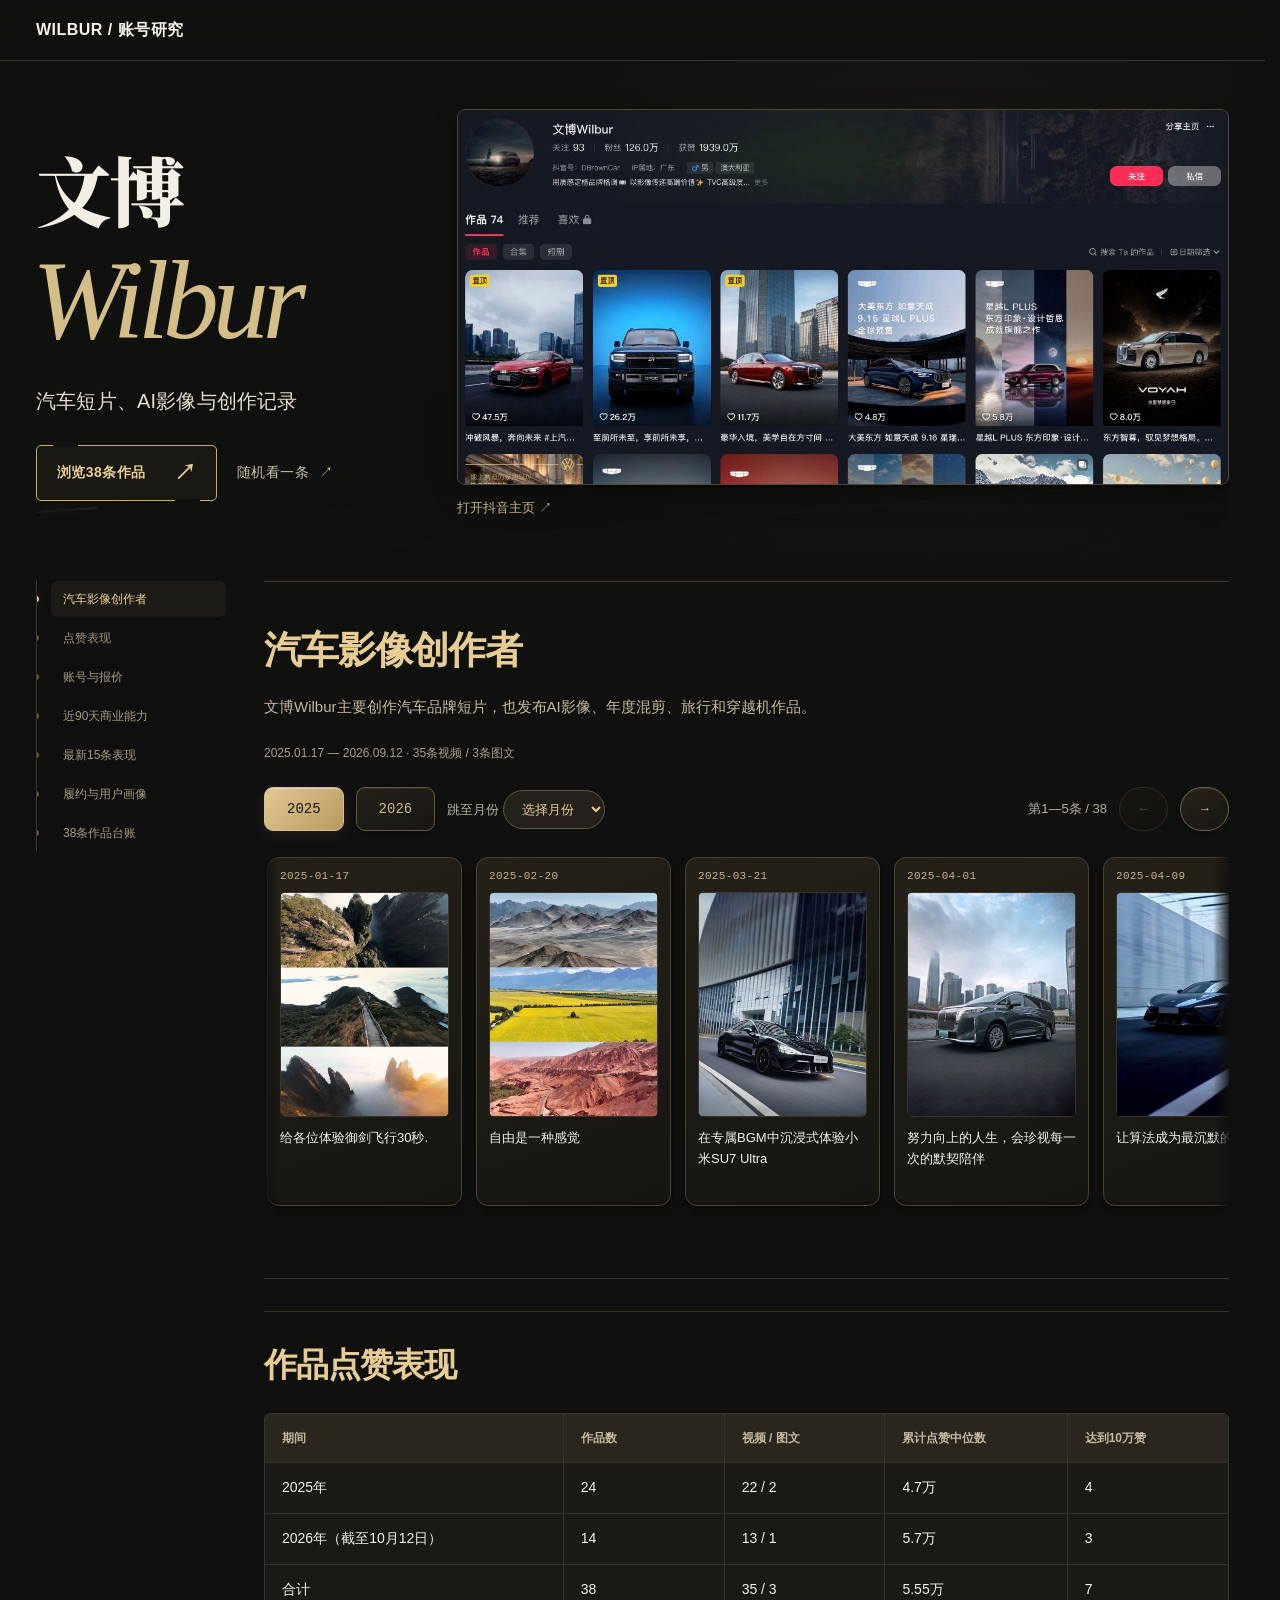
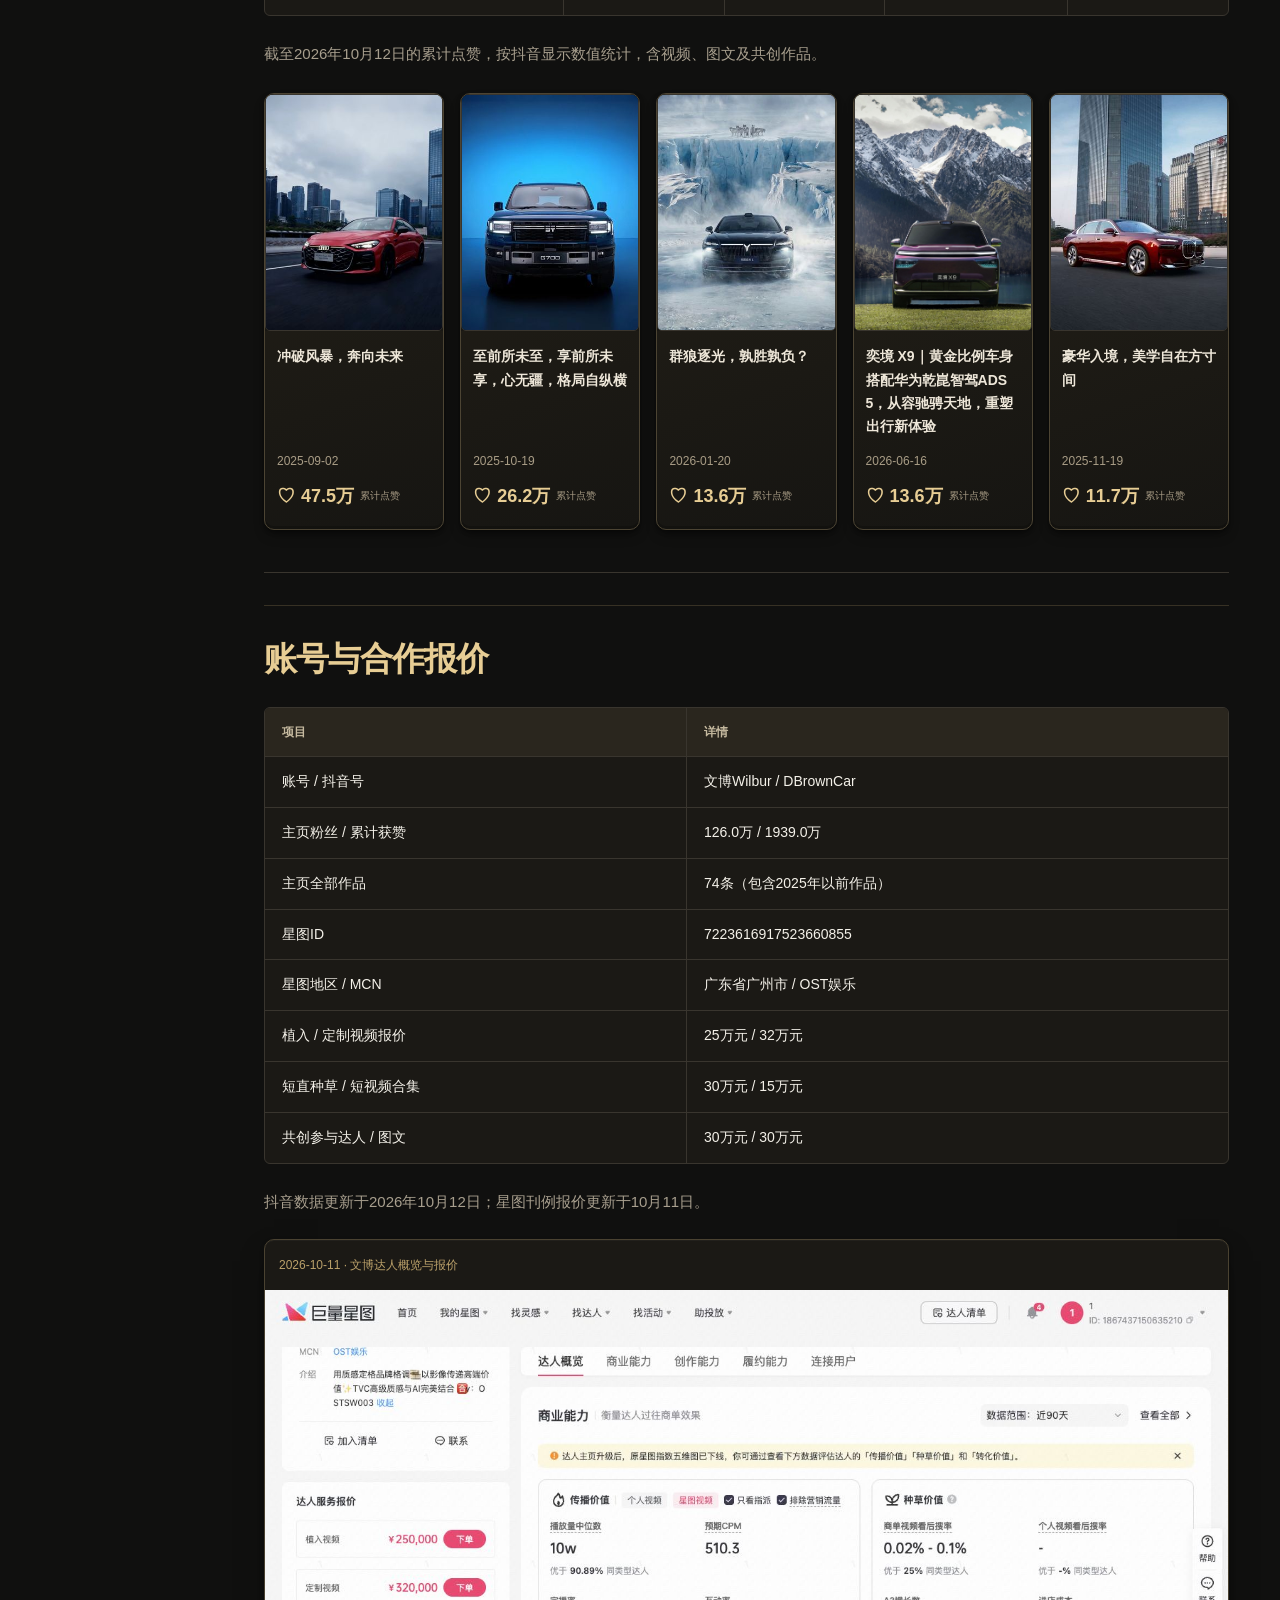
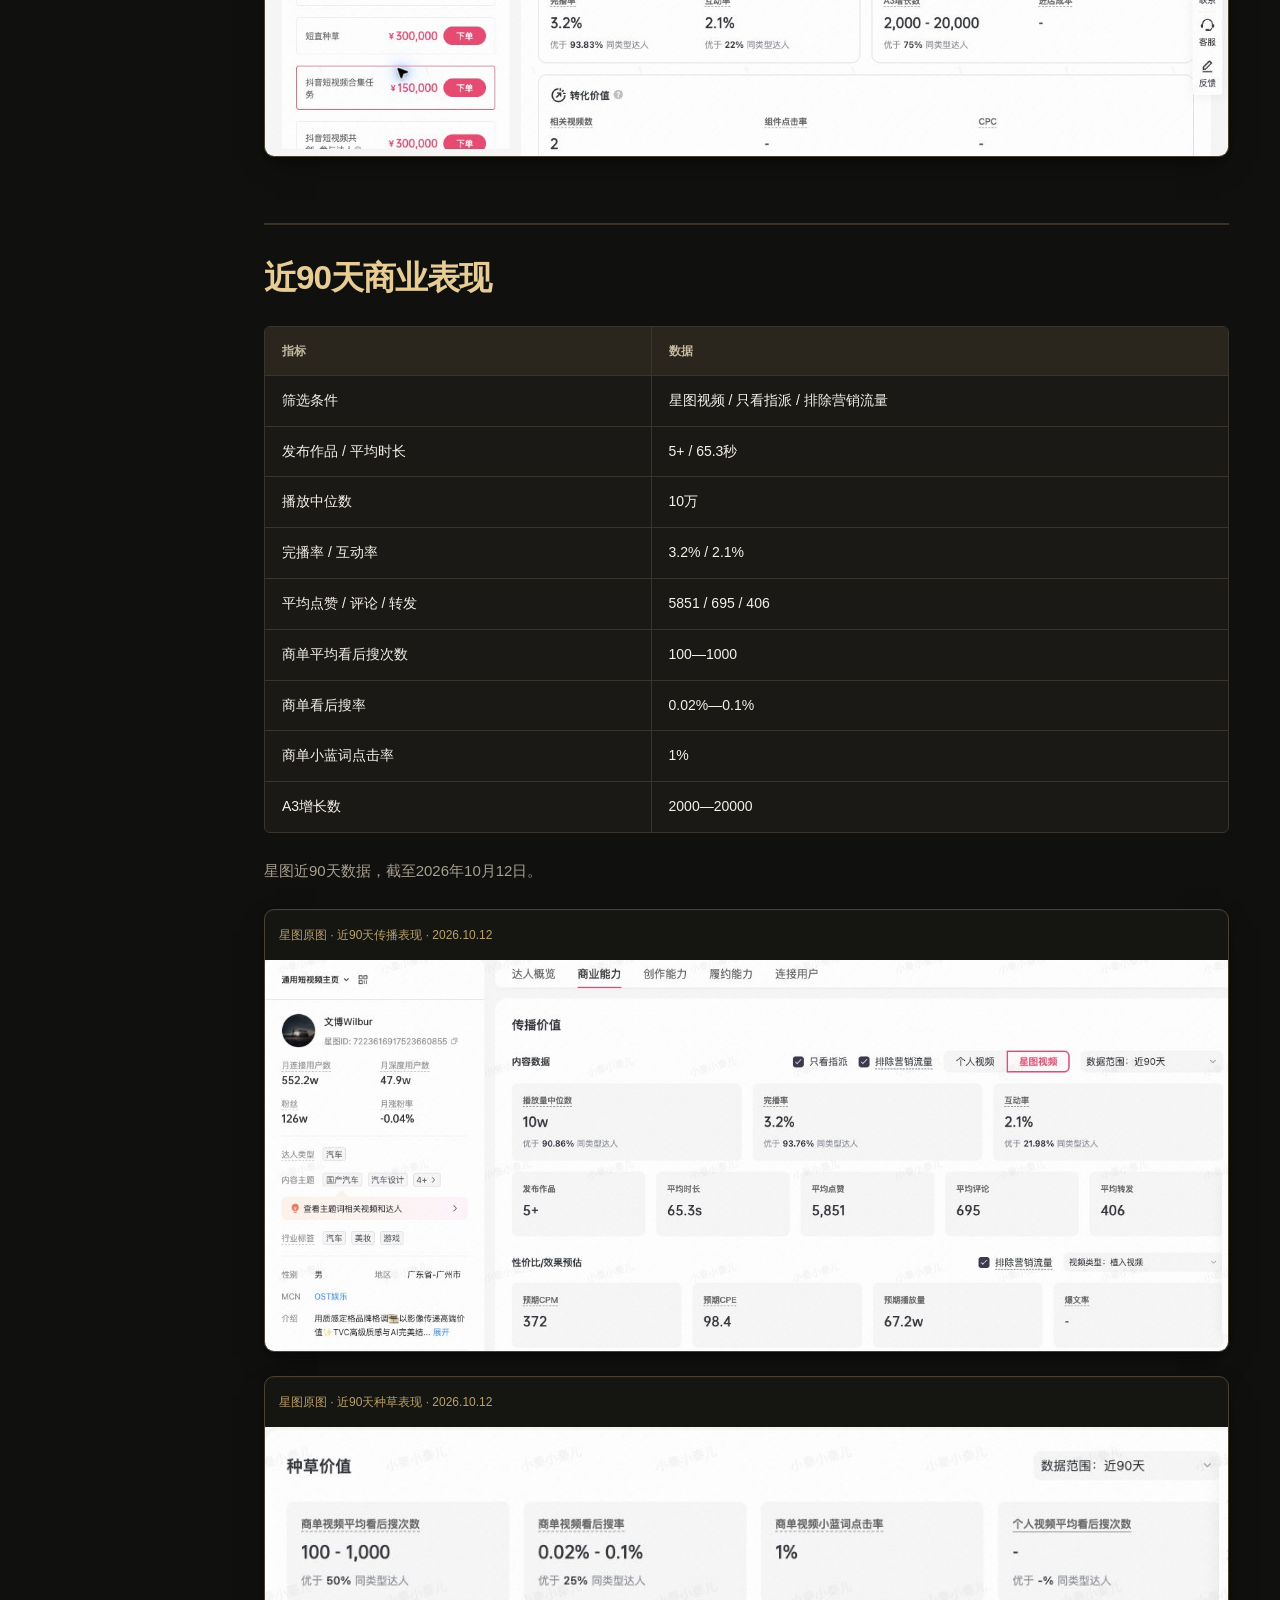
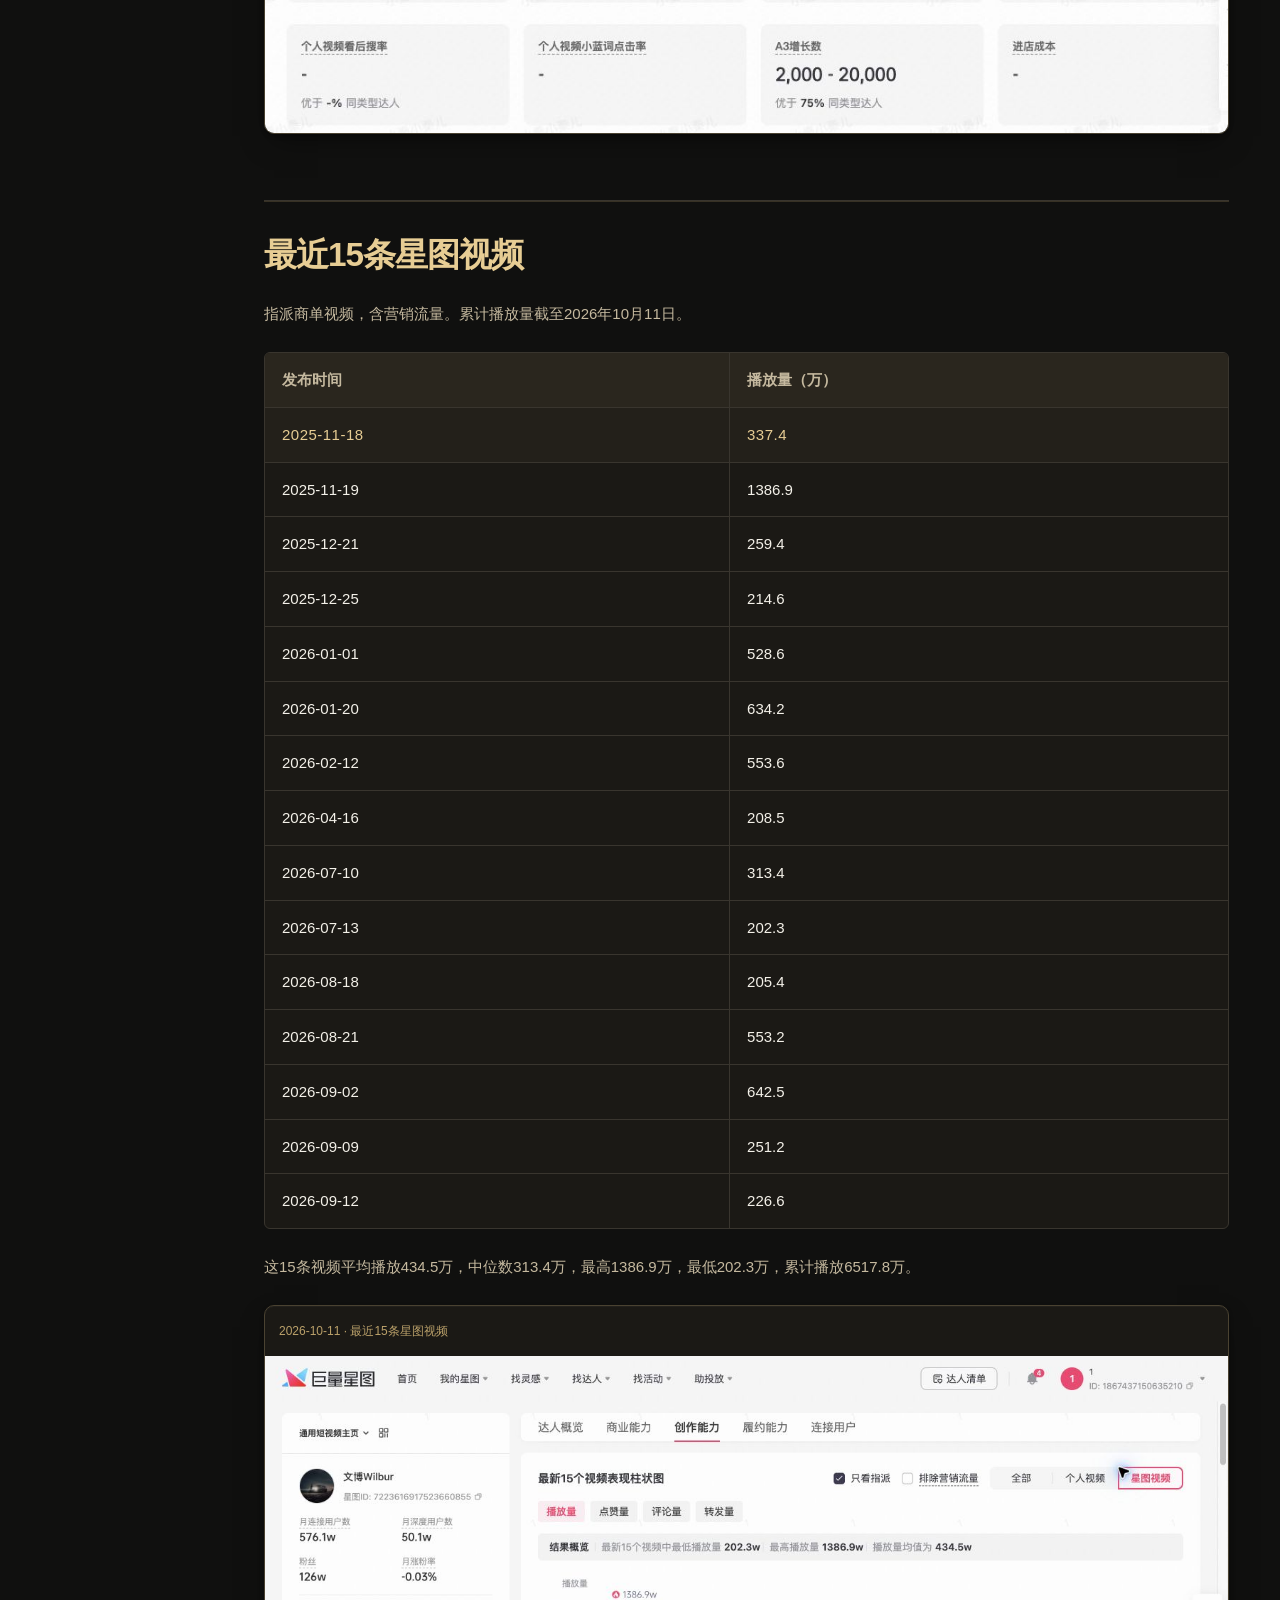
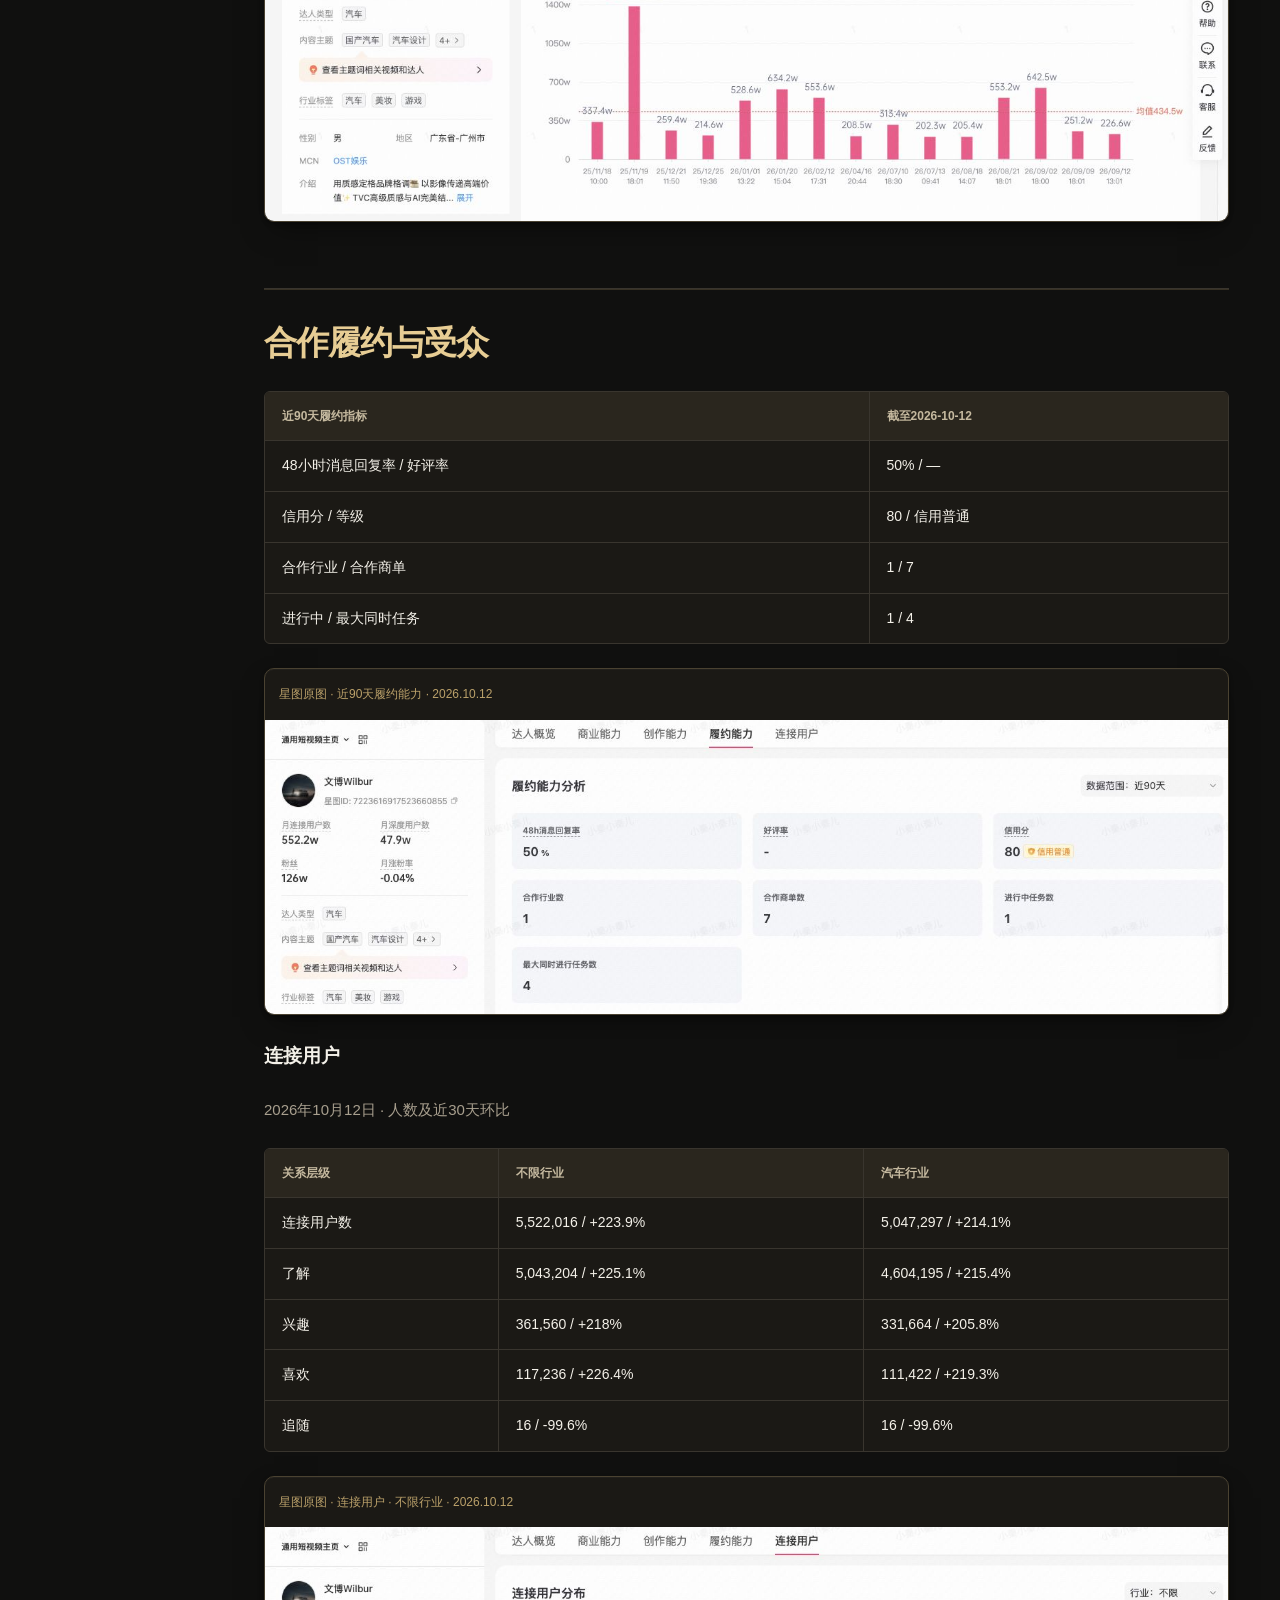
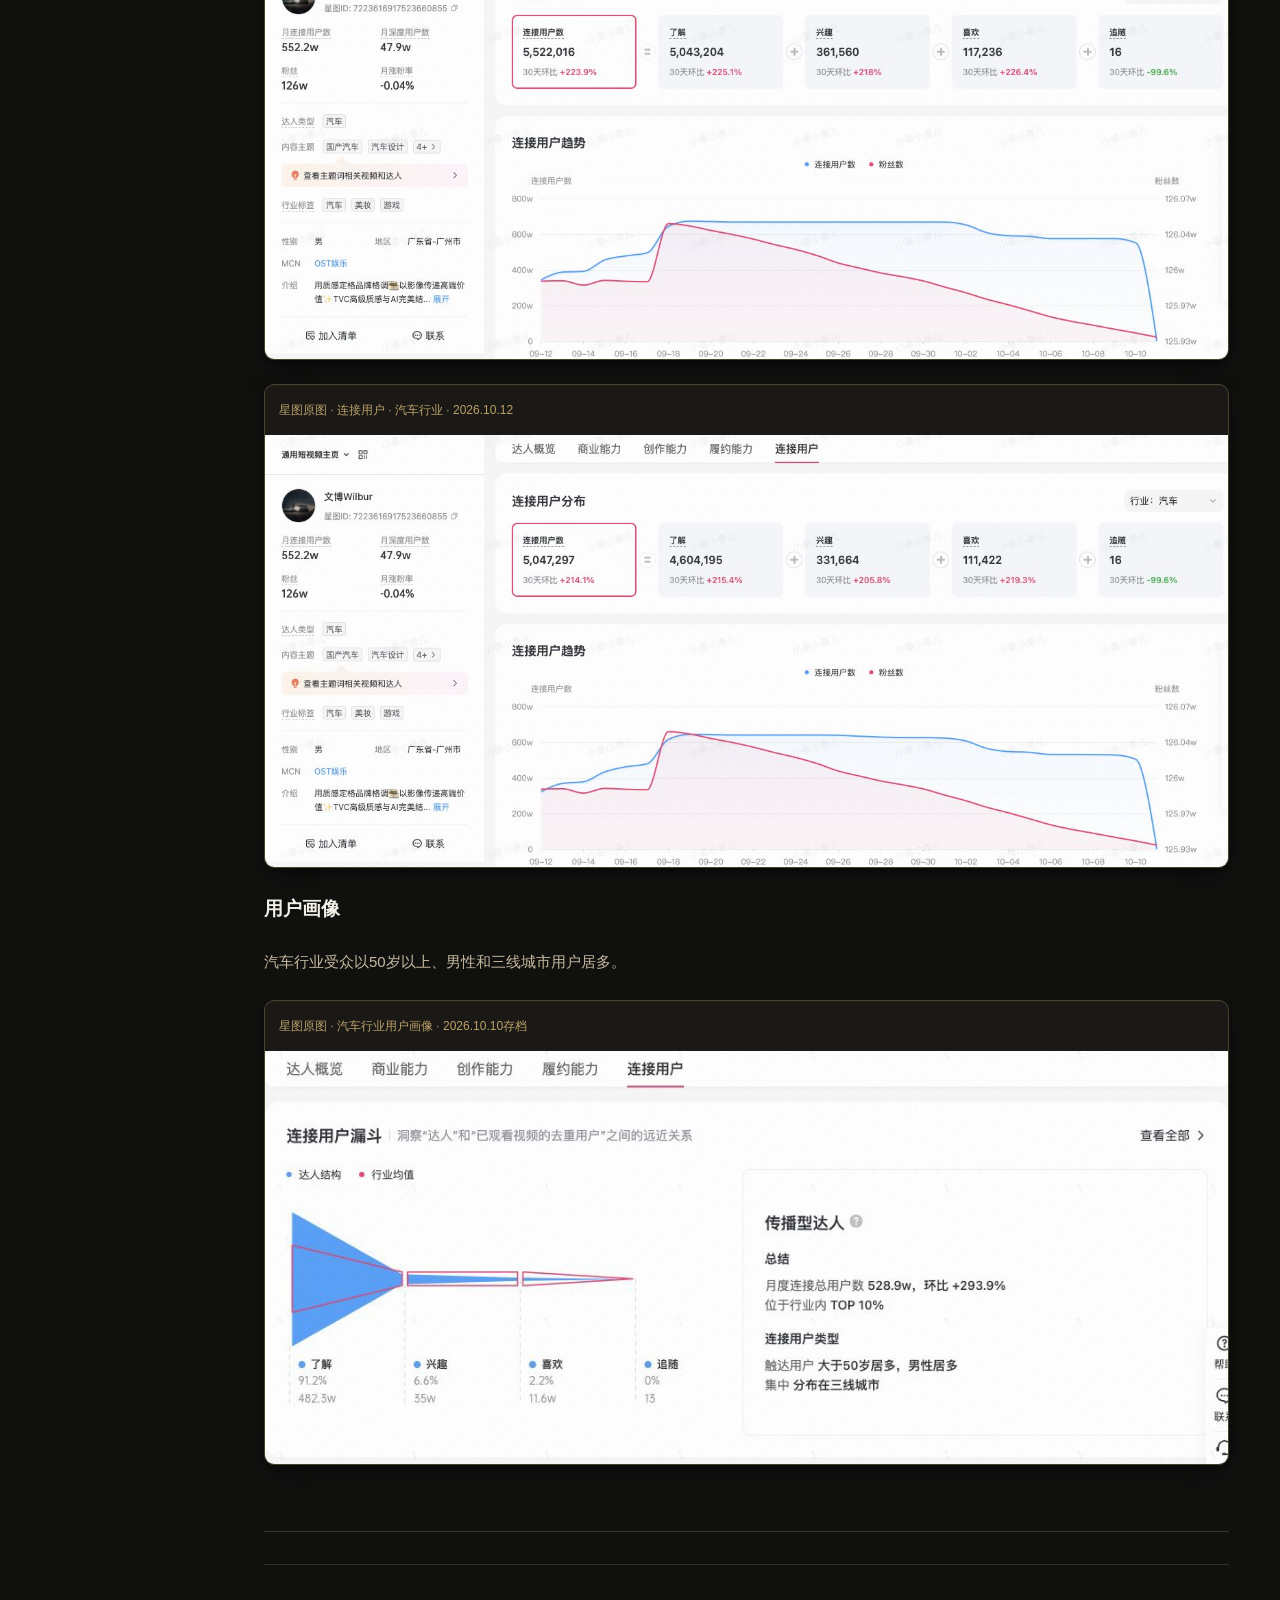
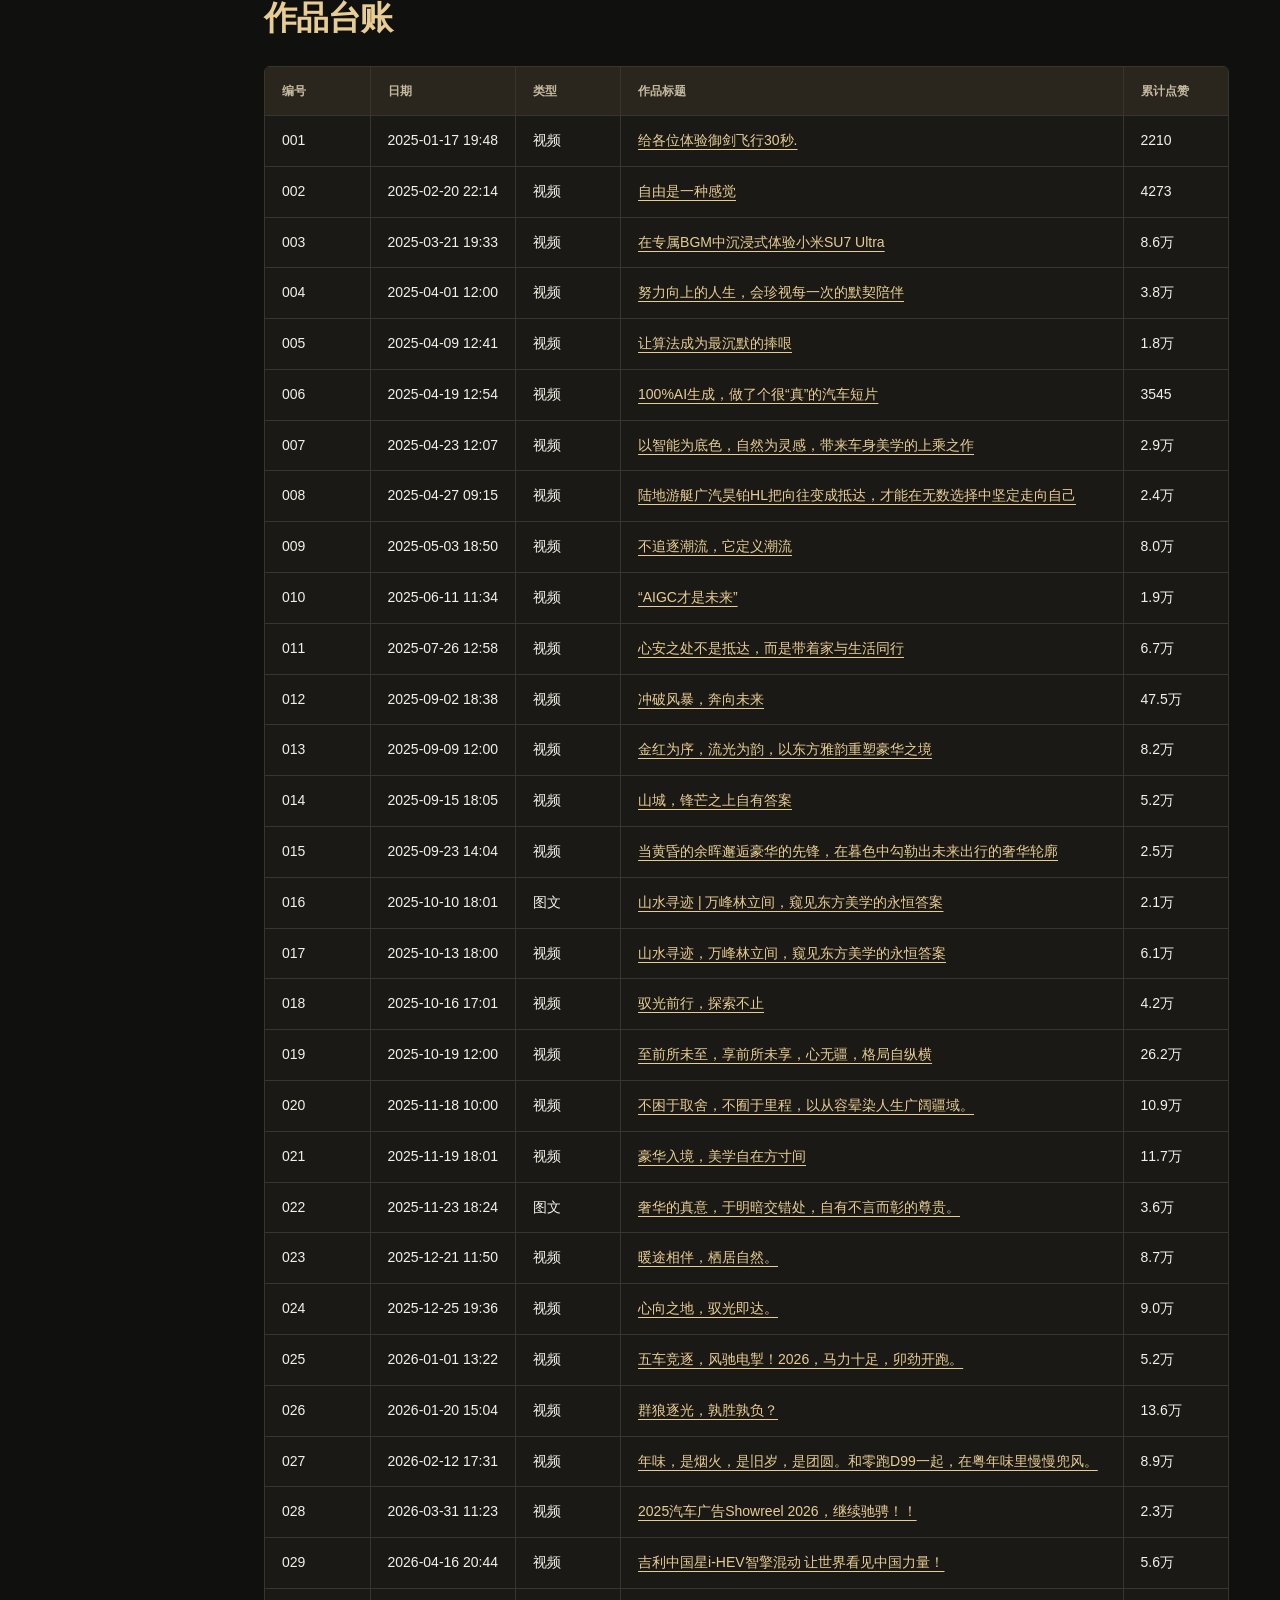
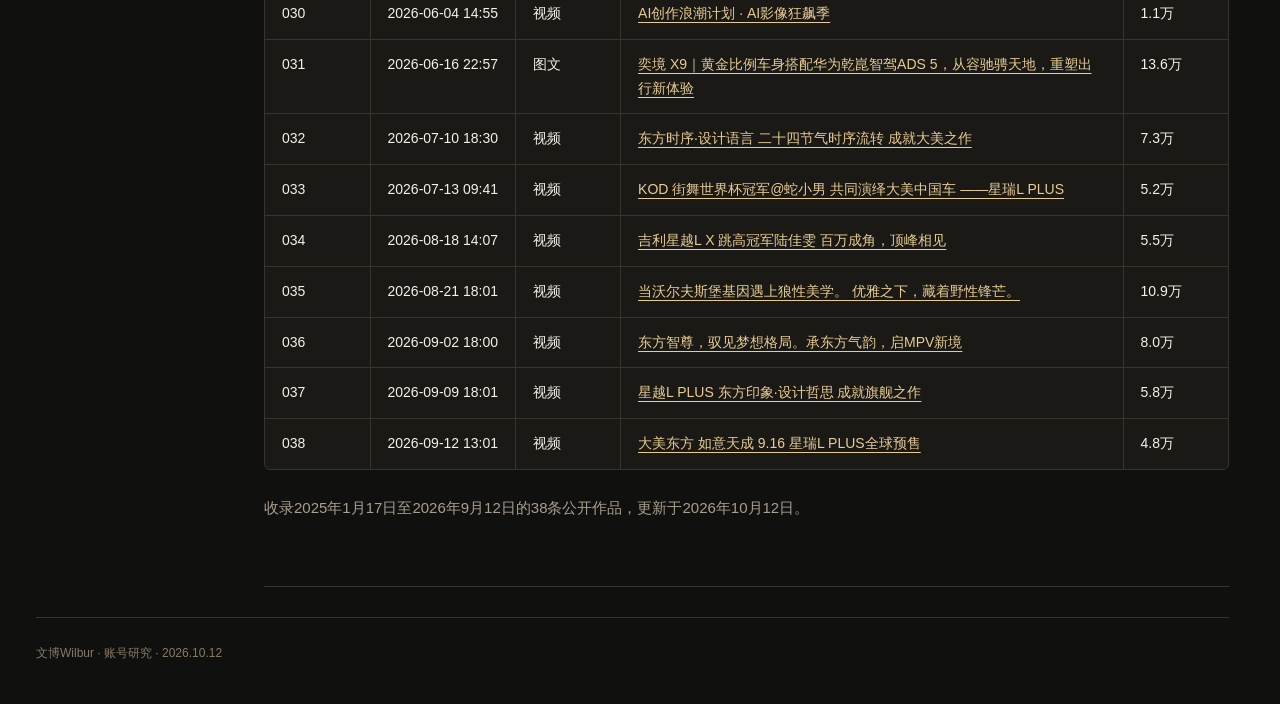
==== commit 2f64b211: "Tighten homepage column spacing" ====
--- a/index.html
+++ b/index.html
@@ -1,4 +1,4 @@
-<!doctype html><html lang="zh-CN"><head><meta charset="utf-8"><meta name="viewport" content="width=device-width, initial-scale=1"><meta name="description" content="文博Wilbur，2025年至今公开作品时间线、真实封面与账号研究。"><title>文博Wilbur · 汽车影像研究</title><link rel="stylesheet" href="style.css"><link rel="stylesheet" href="wilbur.css?v=liked-grid-20261012"></head><body><header><div class="top"><a class="brand" href="#">WILBUR / 账号研究</a></div><div class="progress"></div></header><div class="hero modern-hero"><div class="hero-copy"><h1><span class="hero-name-cn">文博</span><span class="hero-name-en">Wilbur</span></h1><p class="hero-line">汽车短片、AI影像与创作记录</p><div class="hero-actions"><a class="start-reading" href="#timeline"><span class="ui-key ui-key-top" aria-hidden="true"></span><span class="ui-cta-text">浏览38条作品</span><span class="ui-cta-arrow" aria-hidden="true">↗</span><span class="ui-key ui-key-bottom" aria-hidden="true"></span></a><button class="hero-random"><span>随机看一条</span><span class="ui-text-arrow" aria-hidden="true">↗</span></button></div></div><div class="hero-gallery hero-profile"><div class="hero-gallery-inner"><button class="image-zoom hero-profile-shot" aria-label="放大文博抖音主页截图"><img src="assets/profile.png" width="1270" height="620" alt="文博Wilbur抖音主页，2026年10月12日截图"></button></div><a class="hero-account-link" href="https://www.douyin.com/user/MS4wLjABAAAAfcsv6IHdVB71cKGKNNSVqhjQp4huaR9O1pH9JF8JLadHslhi8GFaHE6Z5acv9zec" target="_blank" rel="noopener">打开抖音主页 ↗</a></div><div class="drive-scene" aria-hidden="true"><div class="drive-grid"></div><div class="drive-lane lane-one"></div><div class="drive-lane lane-two"></div><div class="drive-light"></div></div></div><div class="layout"><nav class="side" aria-label="报告目录"><a class="outline-link" href="#timeline">汽车影像创作者</a><a class="outline-link" href="#performance">点赞表现</a><a class="outline-link" href="#star">账号与报价</a><a class="outline-link" href="#business">近90天商业能力</a><a class="outline-link" href="#creative">最新15条表现</a><a class="outline-link" href="#audience">履约与用户画像</a><a class="outline-link" href="#ledger">38条作品台账</a></nav><main><section id="timeline"><div class="section-head"><h2>汽车影像创作者</h2></div><p class="creator-intro">文博Wilbur主要创作汽车品牌短片，也发布AI影像、年度混剪、旅行和穿越机作品。</p><p class="scope-line">2025.01.17 — 2026.09.12 · 35条视频 / 3条图文</p><div class="film-toolbar"><button class="film-year" data-year="2025">2025</button><button class="film-year" data-year="2026">2026</button><label>跳至月份 <select id="film-month"><option value="">选择月份</option><option>2025-01</option><option>2025-02</option><option>2025-03</option><option>2025-04</option><option>2025-05</option><option>2025-06</option><option>2025-07</option><option>2025-09</option><option>2025-10</option><option>2025-11</option><option>2025-12</option><option>2026-01</option><option>2026-02</option><option>2026-03</option><option>2026-04</option><option>2026-06</option><option>2026-07</option><option>2026-08</option><option>2026-09</option></select></label><span id="film-progress"></span><button id="film-prev" class="btn" aria-label="向更早作品移动">←</button><button id="film-next" class="btn" aria-label="向更新作品移动">→</button></div><div class="film-stage"><div class="film-track" tabindex="0" aria-label="按时间正序的作品胶片带"><button class="film-card" data-i="0" aria-label="第1条，2025-01-17，给各位体验御剑飞行30秒."><time>2025-01-17<em></em></time><span class="film-art"><img class="film-cover" loading="lazy" src="covers/7460849857859685692.jpg" width="323" height="430" alt="原作品封面：给各位体验御剑飞行30秒."></span><strong>给各位体验御剑飞行30秒.</strong></button><button class="film-card" data-i="1" aria-label="第2条，2025-02-20，自由是一种感觉"><time>2025-02-20<em></em></time><span class="film-art"><img class="film-cover" loading="lazy" src="covers/7473504563211816249.jpg" width="323" height="430" alt="原作品封面：自由是一种感觉"></span><strong>自由是一种感觉</strong></button><button class="film-card" data-i="2" aria-label="第3条，2025-03-21，在专属BGM中沉浸式体验小米SU7 Ultra"><time>2025-03-21<em></em></time><span class="film-art"><img class="film-cover" loading="lazy" src="covers/7484195742333127995.jpg" width="323" height="430" alt="原作品封面：在专属BGM中沉浸式体验小米SU7 Ultra"></span><strong>在专属BGM中沉浸式体验小米SU7 Ultra</strong></button><button class="film-card" data-i="3" aria-label="第4条，2025-04-01，努力向上的人生，会珍视每一次的默契陪伴"><time>2025-04-01<em></em></time><span class="film-art"><img class="film-cover" loading="lazy" src="covers/7486715887626587451.jpg" width="323" height="430" alt="原作品封面：努力向上的人生，会珍视每一次的默契陪伴"></span><strong>努力向上的人生，会珍视每一次的默契陪伴</strong></button><button class="film-card" data-i="4" aria-label="第5条，2025-04-09，让算法成为最沉默的捧哏"><time>2025-04-09<em></em></time><span class="film-art"><img class="film-cover" loading="lazy" src="covers/7491168813887540539.jpg" width="323" height="430" alt="原作品封面：让算法成为最沉默的捧哏"></span><strong>让算法成为最沉默的捧哏</strong></button><button class="film-card" data-i="5" aria-label="第6条，2025-04-19，100%AI生成，做了个很“真”的汽车短片"><time>2025-04-19<em></em></time><span class="film-art"><img class="film-cover" loading="lazy" src="covers/7494883052229807418.jpg" width="323" height="430" alt="原作品封面：100%AI生成，做了个很“真”的汽车短片"></span><strong>100%AI生成，做了个很“真”的汽车短片</strong></button><button class="film-card" data-i="6" aria-label="第7条，2025-04-23，以智能为底色，自然为灵感，带来车身美学的上乘之作"><time>2025-04-23<em></em></time><span class="film-art"><img class="film-cover" loading="lazy" src="covers/7496184394651045179.jpg" width="323" height="430" alt="原作品封面：以智能为底色，自然为灵感，带来车身美学的上乘之作"></span><strong>以智能为底色，自然为灵感，带来车身美学的上乘之作</strong></button><button class="film-card" data-i="7" aria-label="第8条，2025-04-27，陆地游艇广汽昊铂HL把向往变成抵达，才能在无数选择中坚定走向自己"><time>2025-04-27<em></em></time><span class="film-art"><img class="film-cover" loading="lazy" src="covers/7497611413758774587.jpg" width="323" height="430" alt="原作品封面：陆地游艇广汽昊铂HL把向往变成抵达，才能在无数选择中坚定走向自己"></span><strong>陆地游艇广汽昊铂HL把向往变成抵达，才能在无数选择中坚定走向自己</strong></button><button class="film-card" data-i="8" aria-label="第9条，2025-05-03，不追逐潮流，它定义潮流"><time>2025-05-03<em></em></time><span class="film-art"><img class="film-cover" loading="lazy" src="covers/7500148041053654332.jpg" width="323" height="430" alt="原作品封面：不追逐潮流，它定义潮流"></span><strong>不追逐潮流，它定义潮流</strong></button><button class="film-card" data-i="9" aria-label="第10条，2025-06-11，“AIGC才是未来”"><time>2025-06-11<em></em></time><span class="film-art"><img class="film-cover" loading="lazy" src="covers/7514529995629612345.jpg" width="323" height="430" alt="原作品封面：“AIGC才是未来”"></span><strong>“AIGC才是未来”</strong></button><button class="film-card" data-i="10" aria-label="第11条，2025-07-26，心安之处不是抵达，而是带着家与生活同行"><time>2025-07-26<em></em></time><span class="film-art"><img class="film-cover" loading="lazy" src="covers/7531233582686326074.jpg" width="323" height="430" alt="原作品封面：心安之处不是抵达，而是带着家与生活同行"></span><strong>心安之处不是抵达，而是带着家与生活同行</strong></button><button class="film-card" data-i="11" aria-label="第12条，2025-09-02，冲破风暴，奔向未来"><time>2025-09-02<em></em></time><span class="film-art"><img class="film-cover" loading="lazy" src="covers/7545371178350546234.jpg" width="323" height="430" alt="原作品封面：冲破风暴，奔向未来"></span><strong>冲破风暴，奔向未来</strong></button><button class="film-card" data-i="12" aria-label="第13条，2025-09-09，金红为序，流光为韵，以东方雅韵重塑豪华之境"><time>2025-09-09<em></em></time><span class="film-art"><img class="film-cover" loading="lazy" src="covers/7547738810286624059.jpg" width="323" height="430" alt="原作品封面：金红为序，流光为韵，以东方雅韵重塑豪华之境"></span><strong>金红为序，流光为韵，以东方雅韵重塑豪华之境</strong></button><button class="film-card" data-i="13" aria-label="第14条，2025-09-15，山城，锋芒之上自有答案"><time>2025-09-15<em></em></time><span class="film-art"><img class="film-cover" loading="lazy" src="covers/7549793632922209596.jpg" width="323" height="430" alt="原作品封面：山城，锋芒之上自有答案"></span><strong>山城，锋芒之上自有答案</strong></button><button class="film-card" data-i="14" aria-label="第15条，2025-09-23，当黄昏的余晖邂逅豪华的先锋，在暮色中勾勒出未来出行的奢华轮廓"><time>2025-09-23<em></em></time><span class="film-art"><img class="film-cover" loading="lazy" src="covers/7553161465496603962.jpg" width="323" height="430" alt="原作品封面：当黄昏的余晖邂逅豪华的先锋，在暮色中勾勒出未来出行的奢华轮廓"></span><strong>当黄昏的余晖邂逅豪华的先锋，在暮色中勾勒出未来出行的奢华轮廓</strong></button><button class="film-card" data-i="15" aria-label="第16条，2025-10-10，山水寻迹 | 万峰林立间，窥见东方美学的永恒答案"><time>2025-10-10<em>图文</em></time><span class="film-art"><img class="film-cover" loading="lazy" src="covers/7559184441769659705.jpg" width="323" height="430" alt="原作品封面：山水寻迹 | 万峰林立间，窥见东方美学的永恒答案"></span><strong>山水寻迹 | 万峰林立间，窥见东方美学的永恒答案</strong></button><button class="film-card" data-i="16" aria-label="第17条，2025-10-13，山水寻迹，万峰林立间，窥见东方美学的永恒答案"><time>2025-10-13<em></em></time><span class="film-art"><img class="film-cover" loading="lazy" src="covers/7560275098596412732.jpg" width="323" height="430" alt="原作品封面：山水寻迹，万峰林立间，窥见东方美学的永恒答案"></span><strong>山水寻迹，万峰林立间，窥见东方美学的永恒答案</strong></button><button class="film-card" data-i="17" aria-label="第18条，2025-10-16，驭光前行，探索不止"><time>2025-10-16<em></em></time><span class="film-art"><img class="film-cover" loading="lazy" src="covers/7561687374112836923.jpg" width="323" height="430" alt="原作品封面：驭光前行，探索不止"></span><strong>驭光前行，探索不止</strong></button><button class="film-card" data-i="18" aria-label="第19条，2025-10-19，至前所未至，享前所未享，心无疆，格局自纵横"><time>2025-10-19<em></em></time><span class="film-art"><img class="film-cover" loading="lazy" src="covers/7562530556215774521.jpg" width="323" height="430" alt="原作品封面：至前所未至，享前所未享，心无疆，格局自纵横"></span><strong>至前所未至，享前所未享，心无疆，格局自纵横</strong></button><button class="film-card" data-i="19" aria-label="第20条，2025-11-18，不困于取舍，不囿于里程，以从容晕染人生广阔疆域。"><time>2025-11-18<em></em></time><span class="film-art"><img class="film-cover" loading="lazy" src="covers/7572166191164514993.jpg" width="323" height="430" alt="原作品封面：不困于取舍，不囿于里程，以从容晕染人生广阔疆域。"></span><strong>不困于取舍，不囿于里程，以从容晕染人生广阔疆域。</strong></button><button class="film-card" data-i="20" aria-label="第21条，2025-11-19，豪华入境，美学自在方寸间"><time>2025-11-19<em></em></time><span class="film-art"><img class="film-cover" loading="lazy" src="covers/7574335920816932209.jpg" width="323" height="430" alt="原作品封面：豪华入境，美学自在方寸间"></span><strong>豪华入境，美学自在方寸间</strong></button><button class="film-card" data-i="21" aria-label="第22条，2025-11-23，奢华的真意，于明暗交错处，自有不言而彰的尊贵。"><time>2025-11-23<em>图文</em></time><span class="film-art"><img class="film-cover" loading="lazy" src="covers/7575854670037477297.jpg" width="323" height="430" alt="原作品封面：奢华的真意，于明暗交错处，自有不言而彰的尊贵。"></span><strong>奢华的真意，于明暗交错处，自有不言而彰的尊贵。</strong></button><button class="film-card" data-i="22" aria-label="第23条，2025-12-21，暖途相伴，栖居⾃然。"><time>2025-12-21<em></em></time><span class="film-art"><img class="film-cover" loading="lazy" src="covers/7585995519324622138.jpg" width="323" height="430" alt="原作品封面：暖途相伴，栖居⾃然。"></span><strong>暖途相伴，栖居⾃然。</strong></button><button class="film-card" data-i="23" aria-label="第24条，2025-12-25，⼼向之地，驭光即达。"><time>2025-12-25<em></em></time><span class="film-art"><img class="film-cover" loading="lazy" src="covers/7587733475689893169.jpg" width="323" height="430" alt="原作品封面：⼼向之地，驭光即达。"></span><strong>⼼向之地，驭光即达。</strong></button><button class="film-card" data-i="24" aria-label="第25条，2026-01-01，五车竞逐，风驰电掣！2026，马力十足，卯劲开跑。"><time>2026-01-01<em></em></time><span class="film-art"><img class="film-cover" loading="lazy" src="covers/7590233492169607345.jpg" width="323" height="430" alt="原作品封面：五车竞逐，风驰电掣！2026，马力十足，卯劲开跑。"></span><strong>五车竞逐，风驰电掣！2026，马力十足，卯劲开跑。</strong></button><button class="film-card" data-i="25" aria-label="第26条，2026-01-20，群狼逐光，孰胜孰负？"><time>2026-01-20<em></em></time><span class="film-art"><img class="film-cover" loading="lazy" src="covers/7592557908073819897.jpg" width="323" height="430" alt="原作品封面：群狼逐光，孰胜孰负？"></span><strong>群狼逐光，孰胜孰负？</strong></button><button class="film-card" data-i="26" aria-label="第27条，2026-02-12，年味，是烟火，是旧岁，是团圆。和零跑D99一起，在粤年味里慢慢兜风。"><time>2026-02-12<em></em></time><span class="film-art"><img class="film-cover" loading="lazy" src="covers/7605835552190137521.jpg" width="323" height="430" alt="原作品封面：年味，是烟火，是旧岁，是团圆。和零跑D99一起，在粤年味里慢慢兜风。"></span><strong>年味，是烟火，是旧岁，是团圆。和零跑D99一起，在粤年味里慢慢兜风。</strong></button><button class="film-card" data-i="27" aria-label="第28条，2026-03-31，2025汽车广告Showreel 2026，继续驰骋！！"><time>2026-03-31<em></em></time><span class="film-art"><img class="film-cover" loading="lazy" src="covers/7623252483519467121.jpg" width="323" height="430" alt="原作品封面：2025汽车广告Showreel 2026，继续驰骋！！"></span><strong>2025汽车广告Showreel 2026，继续驰骋！！</strong></button><button class="film-card" data-i="28" aria-label="第29条，2026-04-16，吉利中国星i-HEV智擎混动 让世界看见中国力量！"><time>2026-04-16<em></em></time><span class="film-art"><img class="film-cover" loading="lazy" src="covers/7629303437021433521.jpg" width="323" height="430" alt="原作品封面：吉利中国星i-HEV智擎混动 让世界看见中国力量！"></span><strong>吉利中国星i-HEV智擎混动 让世界看见中国力量！</strong></button><button class="film-card" data-i="29" aria-label="第30条，2026-06-04，AI创作浪潮计划 · AI影像狂飙季"><time>2026-06-04<em></em></time><span class="film-art"><img class="film-cover" loading="lazy" src="covers/7647430247970068091.jpg" width="323" height="430" alt="原作品封面：AI创作浪潮计划 · AI影像狂飙季"></span><strong>AI创作浪潮计划 · AI影像狂飙季</strong></button><button class="film-card" data-i="30" aria-label="第31条，2026-06-16，奕境 X9｜黄金比例车身搭配华为乾崑智驾ADS 5，从容驰骋天地，重塑出行新体验"><time>2026-06-16<em>图文</em></time><span class="film-art"><img class="film-cover" loading="lazy" src="covers/7652002006555969009.jpg" width="323" height="430" alt="原作品封面：奕境 X9｜黄金比例车身搭配华为乾崑智驾ADS 5，从容驰骋天地，重塑出行新体验"></span><strong>奕境 X9｜黄金比例车身搭配华为乾崑智驾ADS 5，从容驰骋天地，重塑出行新体验</strong></button><button class="film-card" data-i="31" aria-label="第32条，2026-07-10，东方时序·设计语言 二十四节气时序流转 成就大美之作"><time>2026-07-10<em></em></time><span class="film-art"><img class="film-cover" loading="lazy" src="covers/7660794986871860593.jpg" width="323" height="430" alt="原作品封面：东方时序·设计语言 二十四节气时序流转 成就大美之作"></span><strong>东方时序·设计语言 二十四节气时序流转 成就大美之作</strong></button><button class="film-card" data-i="32" aria-label="第33条，2026-07-13，KOD 街舞世界杯冠军@蛇小男 共同演绎大美中国车 ——星瑞L PLUS"><time>2026-07-13<em></em></time><span class="film-art"><img class="film-cover" loading="lazy" src="covers/7661229748567771761.jpg" width="323" height="430" alt="原作品封面：KOD 街舞世界杯冠军@蛇小男 共同演绎大美中国车 ——星瑞L PLUS"></span><strong>KOD 街舞世界杯冠军@蛇小男 共同演绎大美中国车 ——星瑞L PLUS</strong></button><button class="film-card" data-i="33" aria-label="第34条，2026-08-18，吉利星越L X 跳高冠军陆佳雯 百万成角，顶峰相见"><time>2026-08-18<em></em></time><span class="film-art"><img class="film-cover" loading="lazy" src="covers/7675209980656555249.jpg" width="323" height="430" alt="原作品封面：吉利星越L X 跳高冠军陆佳雯 百万成角，顶峰相见"></span><strong>吉利星越L X 跳高冠军陆佳雯 百万成角，顶峰相见</strong></button><button class="film-card" data-i="34" aria-label="第35条，2026-08-21，当沃尔夫斯堡基因遇上狼性美学。 优雅之下，藏着野性锋芒。"><time>2026-08-21<em></em></time><span class="film-art"><img class="film-cover" loading="lazy" src="covers/7676365872517425841.jpg" width="323" height="430" alt="原作品封面：当沃尔夫斯堡基因遇上狼性美学。 优雅之下，藏着野性锋芒。"></span><strong>当沃尔夫斯堡基因遇上狼性美学。 优雅之下，藏着野性锋芒。</strong></button><button class="film-card" data-i="35" aria-label="第36条，2026-09-02，东方智尊，驭见梦想格局。承东方气韵，启MPV新境"><time>2026-09-02<em></em></time><span class="film-art"><img class="film-cover" loading="lazy" src="covers/7680456800948410618.jpg" width="323" height="430" alt="原作品封面：东方智尊，驭见梦想格局。承东方气韵，启MPV新境"></span><strong>东方智尊，驭见梦想格局。承东方气韵，启MPV新境</strong></button><button class="film-card" data-i="36" aria-label="第37条，2026-09-09，星越L PLUS 东方印象·设计哲思 成就旗舰之作"><time>2026-09-09<em></em></time><span class="film-art"><img class="film-cover" loading="lazy" src="covers/7683412493729085049.jpg" width="323" height="430" alt="原作品封面：星越L PLUS 东方印象·设计哲思 成就旗舰之作"></span><strong>星越L PLUS 东方印象·设计哲思 成就旗舰之作</strong></button><button class="film-card" data-i="37" aria-label="第38条，2026-09-12，大美东方 如意天成 9.16 星瑞L PLUS全球预售"><time>2026-09-12<em></em></time><span class="film-art"><img class="film-cover" loading="lazy" src="covers/7684320614493136881.jpg" width="323" height="430" alt="原作品封面：大美东方 如意天成 9.16 星瑞L PLUS全球预售"></span><strong>大美东方 如意天成 9.16 星瑞L PLUS全球预售</strong></button></div></div></section><section id="research"><div class="research-group"><section class="research-card" id="performance"><div class="section-head"><h2>作品点赞表现</h2></div><div class="table-scroll"><table><tr><th>期间</th><th>作品数</th><th>视频 / 图文</th><th>累计点赞中位数</th><th>达到10万赞</th></tr><tr><td>2025年</td><td>24</td><td>22 / 2</td><td>4.7万</td><td>4</td></tr><tr><td>2026年（截至10月12日）</td><td>14</td><td>13 / 1</td><td>5.7万</td><td>3</td></tr><tr><td>合计</td><td>38</td><td>35 / 3</td><td>5.55万</td><td>7</td></tr></table></div><p class="source-note">截至2026年10月12日的累计点赞，按抖音显示数值统计，含视频、图文及共创作品。</p><div class="liked-grid"><a class="liked-card" href="https://www.douyin.com/video/7545371178350546234" target="_blank" rel="noopener" aria-label="打开冲破风暴，奔向未来"><div class="liked-card-art"><img src="covers/7545371178350546234.jpg" width="323" height="430" loading="lazy" alt="冲破风暴，奔向未来原作品封面"></div><div class="liked-card-info"><h3>冲破风暴，奔向未来</h3><time datetime="2025-09-02">2025-09-02</time><span class="liked-count"><span aria-hidden="true">♡</span> 47.5万<small>累计点赞</small></span></div></a><a class="liked-card" href="https://www.douyin.com/video/7562530556215774521" target="_blank" rel="noopener" aria-label="打开至前所未至，享前所未享，心无疆，格局自纵横"><div class="liked-card-art"><img src="covers/7562530556215774521.jpg" width="323" height="430" loading="lazy" alt="至前所未至，享前所未享，心无疆，格局自纵横原作品封面"></div><div class="liked-card-info"><h3>至前所未至，享前所未享，心无疆，格局自纵横</h3><time datetime="2025-10-19">2025-10-19</time><span class="liked-count"><span aria-hidden="true">♡</span> 26.2万<small>累计点赞</small></span></div></a><a class="liked-card" href="https://www.douyin.com/video/7592557908073819897" target="_blank" rel="noopener" aria-label="打开群狼逐光，孰胜孰负？"><div class="liked-card-art"><img src="covers/7592557908073819897.jpg" width="323" height="430" loading="lazy" alt="群狼逐光，孰胜孰负？原作品封面"></div><div class="liked-card-info"><h3>群狼逐光，孰胜孰负？</h3><time datetime="2026-01-20">2026-01-20</time><span class="liked-count"><span aria-hidden="true">♡</span> 13.6万<small>累计点赞</small></span></div></a><a class="liked-card" href="https://www.douyin.com/note/7652002006555969009" target="_blank" rel="noopener" aria-label="打开奕境 X9｜黄金比例车身搭配华为乾崑智驾ADS 5，从容驰骋天地，重塑出行新体验"><div class="liked-card-art"><img src="covers/7652002006555969009.jpg" width="323" height="430" loading="lazy" alt="奕境 X9｜黄金比例车身搭配华为乾崑智驾ADS 5，从容驰骋天地，重塑出行新体验原作品封面"></div><div class="liked-card-info"><h3>奕境 X9｜黄金比例车身搭配华为乾崑智驾ADS 5，从容驰骋天地，重塑出行新体验</h3><time datetime="2026-06-16">2026-06-16</time><span class="liked-count"><span aria-hidden="true">♡</span> 13.6万<small>累计点赞</small></span></div></a><a class="liked-card" href="https://www.douyin.com/video/7574335920816932209" target="_blank" rel="noopener" aria-label="打开豪华入境，美学自在方寸间"><div class="liked-card-art"><img src="covers/7574335920816932209.jpg" width="323" height="430" loading="lazy" alt="豪华入境，美学自在方寸间原作品封面"></div><div class="liked-card-info"><h3>豪华入境，美学自在方寸间</h3><time datetime="2025-11-19">2025-11-19</time><span class="liked-count"><span aria-hidden="true">♡</span> 11.7万<small>累计点赞</small></span></div></a></div></section></div><div class="research-group"><section class="research-card" id="star"><div class="section-head"><h2>账号与合作报价</h2></div><div class="table-scroll"><table><tr><th>项目</th><th>详情</th></tr><tr><td>账号 / 抖音号</td><td>文博Wilbur / DBrownCar</td></tr><tr><td>主页粉丝 / 累计获赞</td><td>126.0万 / 1939.0万</td></tr><tr><td>主页全部作品</td><td>74条（包含2025年以前作品）</td></tr><tr><td>星图ID</td><td>7223616917523660855</td></tr><tr><td>星图地区 / MCN</td><td>广东省广州市 / OST娱乐</td></tr><tr><td>植入 / 定制视频报价</td><td>25万元 / 32万元</td></tr><tr><td>短直种草 / 短视频合集</td><td>30万元 / 15万元</td></tr><tr><td>共创参与达人 / 图文</td><td>30万元 / 30万元</td></tr></table></div><p class="source-note">抖音数据更新于2026年10月12日；星图刊例报价更新于10月11日。</p><figure class="evidence-figure"><figcaption>2026-10-11 · 文博达人概览与报价</figcaption><button class="image-zoom" aria-label="放大2026-10-11 · 文博达人概览与报价"><img src="assets/summary.jpg" width="1355" height="655" loading="lazy" alt="2026-10-11 · 文博达人概览与报价"></button></figure></section><section class="research-card" id="business"><div class="section-head"><h2>近90天商业表现</h2></div><div class="table-scroll"><table><tr><th>指标</th><th>数据</th></tr><tr><td>筛选条件</td><td>星图视频 / 只看指派 / 排除营销流量</td></tr><tr><td>发布作品 / 平均时长</td><td>5+ / 65.3秒</td></tr><tr><td>播放中位数</td><td>10万</td></tr><tr><td>完播率 / 互动率</td><td>3.2% / 2.1%</td></tr><tr><td>平均点赞 / 评论 / 转发</td><td>5851 / 695 / 406</td></tr><tr><td>商单平均看后搜次数</td><td>100—1000</td></tr><tr><td>商单看后搜率</td><td>0.02%—0.1%</td></tr><tr><td>商单小蓝词点击率</td><td>1%</td></tr><tr><td>A3增长数</td><td>2000—20000</td></tr></table></div><p class="source-note">星图近90天数据，截至2026年10月12日。</p><figure class="evidence-figure"><figcaption>星图原图 · 近90天传播表现 · 2026.10.12</figcaption><button class="image-zoom" aria-label="放大星图原图 · 近90天传播表现 · 2026.10.12"><img src="assets/xingtu-business90-20261012.png" width="1355" height="655" loading="lazy" alt="星图原图 · 近90天传播表现 · 2026.10.12"></button></figure><figure class="evidence-figure"><figcaption>星图原图 · 近90天种草表现 · 2026.10.12</figcaption><button class="image-zoom" aria-label="放大星图原图 · 近90天种草表现 · 2026.10.12"><img src="assets/xingtu-seeding90-20261012.png" width="1355" height="655" loading="lazy" alt="星图原图 · 近90天种草表现 · 2026.10.12"></button></figure></section><section class="research-card" id="creative"><div class="section-head"><h2>最近15条星图视频</h2></div><p>指派商单视频，含营销流量。累计播放量截至2026年10月11日。</p>
+<!doctype html><html lang="zh-CN"><head><meta charset="utf-8"><meta name="viewport" content="width=device-width, initial-scale=1"><meta name="description" content="文博Wilbur，2025年至今公开作品时间线、真实封面与账号研究。"><title>文博Wilbur · 汽车影像研究</title><link rel="stylesheet" href="style.css"><link rel="stylesheet" href="wilbur.css?v=tight-hero-20261012"></head><body><header><div class="top"><a class="brand" href="#">WILBUR / 账号研究</a></div><div class="progress"></div></header><div class="hero modern-hero"><div class="hero-copy"><h1><span class="hero-name-cn">文博</span><span class="hero-name-en">Wilbur</span></h1><p class="hero-line">汽车短片、AI影像与创作记录</p><div class="hero-actions"><a class="start-reading" href="#timeline"><span class="ui-key ui-key-top" aria-hidden="true"></span><span class="ui-cta-text">浏览38条作品</span><span class="ui-cta-arrow" aria-hidden="true">↗</span><span class="ui-key ui-key-bottom" aria-hidden="true"></span></a><button class="hero-random"><span>随机看一条</span><span class="ui-text-arrow" aria-hidden="true">↗</span></button></div></div><div class="hero-gallery hero-profile"><div class="hero-gallery-inner"><button class="image-zoom hero-profile-shot" aria-label="放大文博抖音主页截图"><img src="assets/profile.png" width="1270" height="620" alt="文博Wilbur抖音主页，2026年10月12日截图"></button></div><a class="hero-account-link" href="https://www.douyin.com/user/MS4wLjABAAAAfcsv6IHdVB71cKGKNNSVqhjQp4huaR9O1pH9JF8JLadHslhi8GFaHE6Z5acv9zec" target="_blank" rel="noopener">打开抖音主页 ↗</a></div><div class="drive-scene" aria-hidden="true"><div class="drive-grid"></div><div class="drive-lane lane-one"></div><div class="drive-lane lane-two"></div><div class="drive-light"></div></div></div><div class="layout"><nav class="side" aria-label="报告目录"><a class="outline-link" href="#timeline">汽车影像创作者</a><a class="outline-link" href="#performance">点赞表现</a><a class="outline-link" href="#star">账号与报价</a><a class="outline-link" href="#business">近90天商业能力</a><a class="outline-link" href="#creative">最新15条表现</a><a class="outline-link" href="#audience">履约与用户画像</a><a class="outline-link" href="#ledger">38条作品台账</a></nav><main><section id="timeline"><div class="section-head"><h2>汽车影像创作者</h2></div><p class="creator-intro">文博Wilbur主要创作汽车品牌短片，也发布AI影像、年度混剪、旅行和穿越机作品。</p><p class="scope-line">2025.01.17 — 2026.09.12 · 35条视频 / 3条图文</p><div class="film-toolbar"><button class="film-year" data-year="2025">2025</button><button class="film-year" data-year="2026">2026</button><label>跳至月份 <select id="film-month"><option value="">选择月份</option><option>2025-01</option><option>2025-02</option><option>2025-03</option><option>2025-04</option><option>2025-05</option><option>2025-06</option><option>2025-07</option><option>2025-09</option><option>2025-10</option><option>2025-11</option><option>2025-12</option><option>2026-01</option><option>2026-02</option><option>2026-03</option><option>2026-04</option><option>2026-06</option><option>2026-07</option><option>2026-08</option><option>2026-09</option></select></label><span id="film-progress"></span><button id="film-prev" class="btn" aria-label="向更早作品移动">←</button><button id="film-next" class="btn" aria-label="向更新作品移动">→</button></div><div class="film-stage"><div class="film-track" tabindex="0" aria-label="按时间正序的作品胶片带"><button class="film-card" data-i="0" aria-label="第1条，2025-01-17，给各位体验御剑飞行30秒."><time>2025-01-17<em></em></time><span class="film-art"><img class="film-cover" loading="lazy" src="covers/7460849857859685692.jpg" width="323" height="430" alt="原作品封面：给各位体验御剑飞行30秒."></span><strong>给各位体验御剑飞行30秒.</strong></button><button class="film-card" data-i="1" aria-label="第2条，2025-02-20，自由是一种感觉"><time>2025-02-20<em></em></time><span class="film-art"><img class="film-cover" loading="lazy" src="covers/7473504563211816249.jpg" width="323" height="430" alt="原作品封面：自由是一种感觉"></span><strong>自由是一种感觉</strong></button><button class="film-card" data-i="2" aria-label="第3条，2025-03-21，在专属BGM中沉浸式体验小米SU7 Ultra"><time>2025-03-21<em></em></time><span class="film-art"><img class="film-cover" loading="lazy" src="covers/7484195742333127995.jpg" width="323" height="430" alt="原作品封面：在专属BGM中沉浸式体验小米SU7 Ultra"></span><strong>在专属BGM中沉浸式体验小米SU7 Ultra</strong></button><button class="film-card" data-i="3" aria-label="第4条，2025-04-01，努力向上的人生，会珍视每一次的默契陪伴"><time>2025-04-01<em></em></time><span class="film-art"><img class="film-cover" loading="lazy" src="covers/7486715887626587451.jpg" width="323" height="430" alt="原作品封面：努力向上的人生，会珍视每一次的默契陪伴"></span><strong>努力向上的人生，会珍视每一次的默契陪伴</strong></button><button class="film-card" data-i="4" aria-label="第5条，2025-04-09，让算法成为最沉默的捧哏"><time>2025-04-09<em></em></time><span class="film-art"><img class="film-cover" loading="lazy" src="covers/7491168813887540539.jpg" width="323" height="430" alt="原作品封面：让算法成为最沉默的捧哏"></span><strong>让算法成为最沉默的捧哏</strong></button><button class="film-card" data-i="5" aria-label="第6条，2025-04-19，100%AI生成，做了个很“真”的汽车短片"><time>2025-04-19<em></em></time><span class="film-art"><img class="film-cover" loading="lazy" src="covers/7494883052229807418.jpg" width="323" height="430" alt="原作品封面：100%AI生成，做了个很“真”的汽车短片"></span><strong>100%AI生成，做了个很“真”的汽车短片</strong></button><button class="film-card" data-i="6" aria-label="第7条，2025-04-23，以智能为底色，自然为灵感，带来车身美学的上乘之作"><time>2025-04-23<em></em></time><span class="film-art"><img class="film-cover" loading="lazy" src="covers/7496184394651045179.jpg" width="323" height="430" alt="原作品封面：以智能为底色，自然为灵感，带来车身美学的上乘之作"></span><strong>以智能为底色，自然为灵感，带来车身美学的上乘之作</strong></button><button class="film-card" data-i="7" aria-label="第8条，2025-04-27，陆地游艇广汽昊铂HL把向往变成抵达，才能在无数选择中坚定走向自己"><time>2025-04-27<em></em></time><span class="film-art"><img class="film-cover" loading="lazy" src="covers/7497611413758774587.jpg" width="323" height="430" alt="原作品封面：陆地游艇广汽昊铂HL把向往变成抵达，才能在无数选择中坚定走向自己"></span><strong>陆地游艇广汽昊铂HL把向往变成抵达，才能在无数选择中坚定走向自己</strong></button><button class="film-card" data-i="8" aria-label="第9条，2025-05-03，不追逐潮流，它定义潮流"><time>2025-05-03<em></em></time><span class="film-art"><img class="film-cover" loading="lazy" src="covers/7500148041053654332.jpg" width="323" height="430" alt="原作品封面：不追逐潮流，它定义潮流"></span><strong>不追逐潮流，它定义潮流</strong></button><button class="film-card" data-i="9" aria-label="第10条，2025-06-11，“AIGC才是未来”"><time>2025-06-11<em></em></time><span class="film-art"><img class="film-cover" loading="lazy" src="covers/7514529995629612345.jpg" width="323" height="430" alt="原作品封面：“AIGC才是未来”"></span><strong>“AIGC才是未来”</strong></button><button class="film-card" data-i="10" aria-label="第11条，2025-07-26，心安之处不是抵达，而是带着家与生活同行"><time>2025-07-26<em></em></time><span class="film-art"><img class="film-cover" loading="lazy" src="covers/7531233582686326074.jpg" width="323" height="430" alt="原作品封面：心安之处不是抵达，而是带着家与生活同行"></span><strong>心安之处不是抵达，而是带着家与生活同行</strong></button><button class="film-card" data-i="11" aria-label="第12条，2025-09-02，冲破风暴，奔向未来"><time>2025-09-02<em></em></time><span class="film-art"><img class="film-cover" loading="lazy" src="covers/7545371178350546234.jpg" width="323" height="430" alt="原作品封面：冲破风暴，奔向未来"></span><strong>冲破风暴，奔向未来</strong></button><button class="film-card" data-i="12" aria-label="第13条，2025-09-09，金红为序，流光为韵，以东方雅韵重塑豪华之境"><time>2025-09-09<em></em></time><span class="film-art"><img class="film-cover" loading="lazy" src="covers/7547738810286624059.jpg" width="323" height="430" alt="原作品封面：金红为序，流光为韵，以东方雅韵重塑豪华之境"></span><strong>金红为序，流光为韵，以东方雅韵重塑豪华之境</strong></button><button class="film-card" data-i="13" aria-label="第14条，2025-09-15，山城，锋芒之上自有答案"><time>2025-09-15<em></em></time><span class="film-art"><img class="film-cover" loading="lazy" src="covers/7549793632922209596.jpg" width="323" height="430" alt="原作品封面：山城，锋芒之上自有答案"></span><strong>山城，锋芒之上自有答案</strong></button><button class="film-card" data-i="14" aria-label="第15条，2025-09-23，当黄昏的余晖邂逅豪华的先锋，在暮色中勾勒出未来出行的奢华轮廓"><time>2025-09-23<em></em></time><span class="film-art"><img class="film-cover" loading="lazy" src="covers/7553161465496603962.jpg" width="323" height="430" alt="原作品封面：当黄昏的余晖邂逅豪华的先锋，在暮色中勾勒出未来出行的奢华轮廓"></span><strong>当黄昏的余晖邂逅豪华的先锋，在暮色中勾勒出未来出行的奢华轮廓</strong></button><button class="film-card" data-i="15" aria-label="第16条，2025-10-10，山水寻迹 | 万峰林立间，窥见东方美学的永恒答案"><time>2025-10-10<em>图文</em></time><span class="film-art"><img class="film-cover" loading="lazy" src="covers/7559184441769659705.jpg" width="323" height="430" alt="原作品封面：山水寻迹 | 万峰林立间，窥见东方美学的永恒答案"></span><strong>山水寻迹 | 万峰林立间，窥见东方美学的永恒答案</strong></button><button class="film-card" data-i="16" aria-label="第17条，2025-10-13，山水寻迹，万峰林立间，窥见东方美学的永恒答案"><time>2025-10-13<em></em></time><span class="film-art"><img class="film-cover" loading="lazy" src="covers/7560275098596412732.jpg" width="323" height="430" alt="原作品封面：山水寻迹，万峰林立间，窥见东方美学的永恒答案"></span><strong>山水寻迹，万峰林立间，窥见东方美学的永恒答案</strong></button><button class="film-card" data-i="17" aria-label="第18条，2025-10-16，驭光前行，探索不止"><time>2025-10-16<em></em></time><span class="film-art"><img class="film-cover" loading="lazy" src="covers/7561687374112836923.jpg" width="323" height="430" alt="原作品封面：驭光前行，探索不止"></span><strong>驭光前行，探索不止</strong></button><button class="film-card" data-i="18" aria-label="第19条，2025-10-19，至前所未至，享前所未享，心无疆，格局自纵横"><time>2025-10-19<em></em></time><span class="film-art"><img class="film-cover" loading="lazy" src="covers/7562530556215774521.jpg" width="323" height="430" alt="原作品封面：至前所未至，享前所未享，心无疆，格局自纵横"></span><strong>至前所未至，享前所未享，心无疆，格局自纵横</strong></button><button class="film-card" data-i="19" aria-label="第20条，2025-11-18，不困于取舍，不囿于里程，以从容晕染人生广阔疆域。"><time>2025-11-18<em></em></time><span class="film-art"><img class="film-cover" loading="lazy" src="covers/7572166191164514993.jpg" width="323" height="430" alt="原作品封面：不困于取舍，不囿于里程，以从容晕染人生广阔疆域。"></span><strong>不困于取舍，不囿于里程，以从容晕染人生广阔疆域。</strong></button><button class="film-card" data-i="20" aria-label="第21条，2025-11-19，豪华入境，美学自在方寸间"><time>2025-11-19<em></em></time><span class="film-art"><img class="film-cover" loading="lazy" src="covers/7574335920816932209.jpg" width="323" height="430" alt="原作品封面：豪华入境，美学自在方寸间"></span><strong>豪华入境，美学自在方寸间</strong></button><button class="film-card" data-i="21" aria-label="第22条，2025-11-23，奢华的真意，于明暗交错处，自有不言而彰的尊贵。"><time>2025-11-23<em>图文</em></time><span class="film-art"><img class="film-cover" loading="lazy" src="covers/7575854670037477297.jpg" width="323" height="430" alt="原作品封面：奢华的真意，于明暗交错处，自有不言而彰的尊贵。"></span><strong>奢华的真意，于明暗交错处，自有不言而彰的尊贵。</strong></button><button class="film-card" data-i="22" aria-label="第23条，2025-12-21，暖途相伴，栖居⾃然。"><time>2025-12-21<em></em></time><span class="film-art"><img class="film-cover" loading="lazy" src="covers/7585995519324622138.jpg" width="323" height="430" alt="原作品封面：暖途相伴，栖居⾃然。"></span><strong>暖途相伴，栖居⾃然。</strong></button><button class="film-card" data-i="23" aria-label="第24条，2025-12-25，⼼向之地，驭光即达。"><time>2025-12-25<em></em></time><span class="film-art"><img class="film-cover" loading="lazy" src="covers/7587733475689893169.jpg" width="323" height="430" alt="原作品封面：⼼向之地，驭光即达。"></span><strong>⼼向之地，驭光即达。</strong></button><button class="film-card" data-i="24" aria-label="第25条，2026-01-01，五车竞逐，风驰电掣！2026，马力十足，卯劲开跑。"><time>2026-01-01<em></em></time><span class="film-art"><img class="film-cover" loading="lazy" src="covers/7590233492169607345.jpg" width="323" height="430" alt="原作品封面：五车竞逐，风驰电掣！2026，马力十足，卯劲开跑。"></span><strong>五车竞逐，风驰电掣！2026，马力十足，卯劲开跑。</strong></button><button class="film-card" data-i="25" aria-label="第26条，2026-01-20，群狼逐光，孰胜孰负？"><time>2026-01-20<em></em></time><span class="film-art"><img class="film-cover" loading="lazy" src="covers/7592557908073819897.jpg" width="323" height="430" alt="原作品封面：群狼逐光，孰胜孰负？"></span><strong>群狼逐光，孰胜孰负？</strong></button><button class="film-card" data-i="26" aria-label="第27条，2026-02-12，年味，是烟火，是旧岁，是团圆。和零跑D99一起，在粤年味里慢慢兜风。"><time>2026-02-12<em></em></time><span class="film-art"><img class="film-cover" loading="lazy" src="covers/7605835552190137521.jpg" width="323" height="430" alt="原作品封面：年味，是烟火，是旧岁，是团圆。和零跑D99一起，在粤年味里慢慢兜风。"></span><strong>年味，是烟火，是旧岁，是团圆。和零跑D99一起，在粤年味里慢慢兜风。</strong></button><button class="film-card" data-i="27" aria-label="第28条，2026-03-31，2025汽车广告Showreel 2026，继续驰骋！！"><time>2026-03-31<em></em></time><span class="film-art"><img class="film-cover" loading="lazy" src="covers/7623252483519467121.jpg" width="323" height="430" alt="原作品封面：2025汽车广告Showreel 2026，继续驰骋！！"></span><strong>2025汽车广告Showreel 2026，继续驰骋！！</strong></button><button class="film-card" data-i="28" aria-label="第29条，2026-04-16，吉利中国星i-HEV智擎混动 让世界看见中国力量！"><time>2026-04-16<em></em></time><span class="film-art"><img class="film-cover" loading="lazy" src="covers/7629303437021433521.jpg" width="323" height="430" alt="原作品封面：吉利中国星i-HEV智擎混动 让世界看见中国力量！"></span><strong>吉利中国星i-HEV智擎混动 让世界看见中国力量！</strong></button><button class="film-card" data-i="29" aria-label="第30条，2026-06-04，AI创作浪潮计划 · AI影像狂飙季"><time>2026-06-04<em></em></time><span class="film-art"><img class="film-cover" loading="lazy" src="covers/7647430247970068091.jpg" width="323" height="430" alt="原作品封面：AI创作浪潮计划 · AI影像狂飙季"></span><strong>AI创作浪潮计划 · AI影像狂飙季</strong></button><button class="film-card" data-i="30" aria-label="第31条，2026-06-16，奕境 X9｜黄金比例车身搭配华为乾崑智驾ADS 5，从容驰骋天地，重塑出行新体验"><time>2026-06-16<em>图文</em></time><span class="film-art"><img class="film-cover" loading="lazy" src="covers/7652002006555969009.jpg" width="323" height="430" alt="原作品封面：奕境 X9｜黄金比例车身搭配华为乾崑智驾ADS 5，从容驰骋天地，重塑出行新体验"></span><strong>奕境 X9｜黄金比例车身搭配华为乾崑智驾ADS 5，从容驰骋天地，重塑出行新体验</strong></button><button class="film-card" data-i="31" aria-label="第32条，2026-07-10，东方时序·设计语言 二十四节气时序流转 成就大美之作"><time>2026-07-10<em></em></time><span class="film-art"><img class="film-cover" loading="lazy" src="covers/7660794986871860593.jpg" width="323" height="430" alt="原作品封面：东方时序·设计语言 二十四节气时序流转 成就大美之作"></span><strong>东方时序·设计语言 二十四节气时序流转 成就大美之作</strong></button><button class="film-card" data-i="32" aria-label="第33条，2026-07-13，KOD 街舞世界杯冠军@蛇小男 共同演绎大美中国车 ——星瑞L PLUS"><time>2026-07-13<em></em></time><span class="film-art"><img class="film-cover" loading="lazy" src="covers/7661229748567771761.jpg" width="323" height="430" alt="原作品封面：KOD 街舞世界杯冠军@蛇小男 共同演绎大美中国车 ——星瑞L PLUS"></span><strong>KOD 街舞世界杯冠军@蛇小男 共同演绎大美中国车 ——星瑞L PLUS</strong></button><button class="film-card" data-i="33" aria-label="第34条，2026-08-18，吉利星越L X 跳高冠军陆佳雯 百万成角，顶峰相见"><time>2026-08-18<em></em></time><span class="film-art"><img class="film-cover" loading="lazy" src="covers/7675209980656555249.jpg" width="323" height="430" alt="原作品封面：吉利星越L X 跳高冠军陆佳雯 百万成角，顶峰相见"></span><strong>吉利星越L X 跳高冠军陆佳雯 百万成角，顶峰相见</strong></button><button class="film-card" data-i="34" aria-label="第35条，2026-08-21，当沃尔夫斯堡基因遇上狼性美学。 优雅之下，藏着野性锋芒。"><time>2026-08-21<em></em></time><span class="film-art"><img class="film-cover" loading="lazy" src="covers/7676365872517425841.jpg" width="323" height="430" alt="原作品封面：当沃尔夫斯堡基因遇上狼性美学。 优雅之下，藏着野性锋芒。"></span><strong>当沃尔夫斯堡基因遇上狼性美学。 优雅之下，藏着野性锋芒。</strong></button><button class="film-card" data-i="35" aria-label="第36条，2026-09-02，东方智尊，驭见梦想格局。承东方气韵，启MPV新境"><time>2026-09-02<em></em></time><span class="film-art"><img class="film-cover" loading="lazy" src="covers/7680456800948410618.jpg" width="323" height="430" alt="原作品封面：东方智尊，驭见梦想格局。承东方气韵，启MPV新境"></span><strong>东方智尊，驭见梦想格局。承东方气韵，启MPV新境</strong></button><button class="film-card" data-i="36" aria-label="第37条，2026-09-09，星越L PLUS 东方印象·设计哲思 成就旗舰之作"><time>2026-09-09<em></em></time><span class="film-art"><img class="film-cover" loading="lazy" src="covers/7683412493729085049.jpg" width="323" height="430" alt="原作品封面：星越L PLUS 东方印象·设计哲思 成就旗舰之作"></span><strong>星越L PLUS 东方印象·设计哲思 成就旗舰之作</strong></button><button class="film-card" data-i="37" aria-label="第38条，2026-09-12，大美东方 如意天成 9.16 星瑞L PLUS全球预售"><time>2026-09-12<em></em></time><span class="film-art"><img class="film-cover" loading="lazy" src="covers/7684320614493136881.jpg" width="323" height="430" alt="原作品封面：大美东方 如意天成 9.16 星瑞L PLUS全球预售"></span><strong>大美东方 如意天成 9.16 星瑞L PLUS全球预售</strong></button></div></div></section><section id="research"><div class="research-group"><section class="research-card" id="performance"><div class="section-head"><h2>作品点赞表现</h2></div><div class="table-scroll"><table><tr><th>期间</th><th>作品数</th><th>视频 / 图文</th><th>累计点赞中位数</th><th>达到10万赞</th></tr><tr><td>2025年</td><td>24</td><td>22 / 2</td><td>4.7万</td><td>4</td></tr><tr><td>2026年（截至10月12日）</td><td>14</td><td>13 / 1</td><td>5.7万</td><td>3</td></tr><tr><td>合计</td><td>38</td><td>35 / 3</td><td>5.55万</td><td>7</td></tr></table></div><p class="source-note">截至2026年10月12日的累计点赞，按抖音显示数值统计，含视频、图文及共创作品。</p><div class="liked-grid"><a class="liked-card" href="https://www.douyin.com/video/7545371178350546234" target="_blank" rel="noopener" aria-label="打开冲破风暴，奔向未来"><div class="liked-card-art"><img src="covers/7545371178350546234.jpg" width="323" height="430" loading="lazy" alt="冲破风暴，奔向未来原作品封面"></div><div class="liked-card-info"><h3>冲破风暴，奔向未来</h3><time datetime="2025-09-02">2025-09-02</time><span class="liked-count"><span aria-hidden="true">♡</span> 47.5万<small>累计点赞</small></span></div></a><a class="liked-card" href="https://www.douyin.com/video/7562530556215774521" target="_blank" rel="noopener" aria-label="打开至前所未至，享前所未享，心无疆，格局自纵横"><div class="liked-card-art"><img src="covers/7562530556215774521.jpg" width="323" height="430" loading="lazy" alt="至前所未至，享前所未享，心无疆，格局自纵横原作品封面"></div><div class="liked-card-info"><h3>至前所未至，享前所未享，心无疆，格局自纵横</h3><time datetime="2025-10-19">2025-10-19</time><span class="liked-count"><span aria-hidden="true">♡</span> 26.2万<small>累计点赞</small></span></div></a><a class="liked-card" href="https://www.douyin.com/video/7592557908073819897" target="_blank" rel="noopener" aria-label="打开群狼逐光，孰胜孰负？"><div class="liked-card-art"><img src="covers/7592557908073819897.jpg" width="323" height="430" loading="lazy" alt="群狼逐光，孰胜孰负？原作品封面"></div><div class="liked-card-info"><h3>群狼逐光，孰胜孰负？</h3><time datetime="2026-01-20">2026-01-20</time><span class="liked-count"><span aria-hidden="true">♡</span> 13.6万<small>累计点赞</small></span></div></a><a class="liked-card" href="https://www.douyin.com/note/7652002006555969009" target="_blank" rel="noopener" aria-label="打开奕境 X9｜黄金比例车身搭配华为乾崑智驾ADS 5，从容驰骋天地，重塑出行新体验"><div class="liked-card-art"><img src="covers/7652002006555969009.jpg" width="323" height="430" loading="lazy" alt="奕境 X9｜黄金比例车身搭配华为乾崑智驾ADS 5，从容驰骋天地，重塑出行新体验原作品封面"></div><div class="liked-card-info"><h3>奕境 X9｜黄金比例车身搭配华为乾崑智驾ADS 5，从容驰骋天地，重塑出行新体验</h3><time datetime="2026-06-16">2026-06-16</time><span class="liked-count"><span aria-hidden="true">♡</span> 13.6万<small>累计点赞</small></span></div></a><a class="liked-card" href="https://www.douyin.com/video/7574335920816932209" target="_blank" rel="noopener" aria-label="打开豪华入境，美学自在方寸间"><div class="liked-card-art"><img src="covers/7574335920816932209.jpg" width="323" height="430" loading="lazy" alt="豪华入境，美学自在方寸间原作品封面"></div><div class="liked-card-info"><h3>豪华入境，美学自在方寸间</h3><time datetime="2025-11-19">2025-11-19</time><span class="liked-count"><span aria-hidden="true">♡</span> 11.7万<small>累计点赞</small></span></div></a></div></section></div><div class="research-group"><section class="research-card" id="star"><div class="section-head"><h2>账号与合作报价</h2></div><div class="table-scroll"><table><tr><th>项目</th><th>详情</th></tr><tr><td>账号 / 抖音号</td><td>文博Wilbur / DBrownCar</td></tr><tr><td>主页粉丝 / 累计获赞</td><td>126.0万 / 1939.0万</td></tr><tr><td>主页全部作品</td><td>74条（包含2025年以前作品）</td></tr><tr><td>星图ID</td><td>7223616917523660855</td></tr><tr><td>星图地区 / MCN</td><td>广东省广州市 / OST娱乐</td></tr><tr><td>植入 / 定制视频报价</td><td>25万元 / 32万元</td></tr><tr><td>短直种草 / 短视频合集</td><td>30万元 / 15万元</td></tr><tr><td>共创参与达人 / 图文</td><td>30万元 / 30万元</td></tr></table></div><p class="source-note">抖音数据更新于2026年10月12日；星图刊例报价更新于10月11日。</p><figure class="evidence-figure"><figcaption>2026-10-11 · 文博达人概览与报价</figcaption><button class="image-zoom" aria-label="放大2026-10-11 · 文博达人概览与报价"><img src="assets/summary.jpg" width="1355" height="655" loading="lazy" alt="2026-10-11 · 文博达人概览与报价"></button></figure></section><section class="research-card" id="business"><div class="section-head"><h2>近90天商业表现</h2></div><div class="table-scroll"><table><tr><th>指标</th><th>数据</th></tr><tr><td>筛选条件</td><td>星图视频 / 只看指派 / 排除营销流量</td></tr><tr><td>发布作品 / 平均时长</td><td>5+ / 65.3秒</td></tr><tr><td>播放中位数</td><td>10万</td></tr><tr><td>完播率 / 互动率</td><td>3.2% / 2.1%</td></tr><tr><td>平均点赞 / 评论 / 转发</td><td>5851 / 695 / 406</td></tr><tr><td>商单平均看后搜次数</td><td>100—1000</td></tr><tr><td>商单看后搜率</td><td>0.02%—0.1%</td></tr><tr><td>商单小蓝词点击率</td><td>1%</td></tr><tr><td>A3增长数</td><td>2000—20000</td></tr></table></div><p class="source-note">星图近90天数据，截至2026年10月12日。</p><figure class="evidence-figure"><figcaption>星图原图 · 近90天传播表现 · 2026.10.12</figcaption><button class="image-zoom" aria-label="放大星图原图 · 近90天传播表现 · 2026.10.12"><img src="assets/xingtu-business90-20261012.png" width="1355" height="655" loading="lazy" alt="星图原图 · 近90天传播表现 · 2026.10.12"></button></figure><figure class="evidence-figure"><figcaption>星图原图 · 近90天种草表现 · 2026.10.12</figcaption><button class="image-zoom" aria-label="放大星图原图 · 近90天种草表现 · 2026.10.12"><img src="assets/xingtu-seeding90-20261012.png" width="1355" height="655" loading="lazy" alt="星图原图 · 近90天种草表现 · 2026.10.12"></button></figure></section><section class="research-card" id="creative"><div class="section-head"><h2>最近15条星图视频</h2></div><p>指派商单视频，含营销流量。累计播放量截至2026年10月11日。</p>
 <div class="table-scroll" tabindex="0"><table><thead><tr><th><p>发布时间</p></th><th><p>播放量（万）</p></th></tr></thead><tbody><tr><td><p>2025-11-18</p></td><td><p>337.4</p></td></tr><tr><td><p>2025-11-19</p></td><td><p>1386.9</p></td></tr><tr><td><p>2025-12-21</p></td><td><p>259.4</p></td></tr><tr><td><p>2025-12-25</p></td><td><p>214.6</p></td></tr><tr><td><p>2026-01-01</p></td><td><p>528.6</p></td></tr><tr><td><p>2026-01-20</p></td><td><p>634.2</p></td></tr><tr><td><p>2026-02-12</p></td><td><p>553.6</p></td></tr><tr><td><p>2026-04-16</p></td><td><p>208.5</p></td></tr><tr><td><p>2026-07-10</p></td><td><p>313.4</p></td></tr><tr><td><p>2026-07-13</p></td><td><p>202.3</p></td></tr><tr><td><p>2026-08-18</p></td><td><p>205.4</p></td></tr><tr><td><p>2026-08-21</p></td><td><p>553.2</p></td></tr><tr><td><p>2026-09-02</p></td><td><p>642.5</p></td></tr><tr><td><p>2026-09-09</p></td><td><p>251.2</p></td></tr><tr><td><p>2026-09-12</p></td><td><p>226.6</p></td></tr></tbody></table>
 </div><p>这15条视频平均播放434.5万，中位数313.4万，最高1386.9万，最低202.3万，累计播放6517.8万。</p>
 <figure class="evidence-figure"><figcaption>2026-10-11 · 最近15条星图视频</figcaption><button class="image-zoom" aria-label="放大2026-10-11 · 最近15条星图视频"><img src="assets/creative-star.jpg" width="1355" height="655" loading="lazy" alt="2026-10-11 · 最近15条星图视频"></button></figure></section><section class="research-card" id="audience"><div class="section-head"><h2>合作履约与受众</h2></div><div class="table-scroll"><table><tr><th>近90天履约指标</th><th>截至2026-10-12</th></tr><tr><td>48小时消息回复率 / 好评率</td><td>50% / —</td></tr><tr><td>信用分 / 等级</td><td>80 / 信用普通</td></tr><tr><td>合作行业 / 合作商单</td><td>1 / 7</td></tr><tr><td>进行中 / 最大同时任务</td><td>1 / 4</td></tr></table></div><figure class="evidence-figure"><figcaption>星图原图 · 近90天履约能力 · 2026.10.12</figcaption><button class="image-zoom" aria-label="放大星图原图 · 近90天履约能力 · 2026.10.12"><img src="assets/xingtu-performance90-20261012.png" width="1355" height="655" loading="lazy" alt="星图原图 · 近90天履约能力 · 2026.10.12"></button></figure><h3>连接用户</h3><p class="source-note">2026年10月12日 · 人数及近30天环比</p><div class="table-scroll"><table><tr><th>关系层级</th><th>不限行业</th><th>汽车行业</th></tr><tr><td>连接用户数</td><td>5,522,016 / +223.9%</td><td>5,047,297 / +214.1%</td></tr><tr><td>了解</td><td>5,043,204 / +225.1%</td><td>4,604,195 / +215.4%</td></tr><tr><td>兴趣</td><td>361,560 / +218%</td><td>331,664 / +205.8%</td></tr><tr><td>喜欢</td><td>117,236 / +226.4%</td><td>111,422 / +219.3%</td></tr><tr><td>追随</td><td>16 / -99.6%</td><td>16 / -99.6%</td></tr></table></div><figure class="evidence-figure"><figcaption>星图原图 · 连接用户 · 不限行业 · 2026.10.12</figcaption><button class="image-zoom" aria-label="放大星图原图 · 连接用户 · 不限行业 · 2026.10.12"><img src="assets/xingtu-users-all-20261012.png" width="1355" height="655" loading="lazy" alt="星图原图 · 连接用户 · 不限行业 · 2026.10.12"></button></figure><figure class="evidence-figure"><figcaption>星图原图 · 连接用户 · 汽车行业 · 2026.10.12</figcaption><button class="image-zoom" aria-label="放大星图原图 · 连接用户 · 汽车行业 · 2026.10.12"><img src="assets/xingtu-users-auto-20261012.png" width="1355" height="655" loading="lazy" alt="星图原图 · 连接用户 · 汽车行业 · 2026.10.12"></button></figure><h3>用户画像</h3><p>汽车行业受众以50岁以上、男性和三线城市用户居多。</p><figure class="evidence-figure"><figcaption>星图原图 · 汽车行业用户画像 · 2026.10.10存档</figcaption><button class="image-zoom" aria-label="放大星图原图 · 汽车行业用户画像 · 2026.10.10存档"><img src="assets/xingtu-audience-profile-20261010.jpg" width="1355" height="655" loading="lazy" alt="星图原图 · 汽车行业用户画像 · 2026.10.10存档"></button></figure></section></div><div class="research-group"><section class="research-card" id="ledger"><div class="section-head"><h2>作品台账</h2></div><div class="table-scroll"><table><tr><th>编号</th><th>日期</th><th>类型</th><th>作品标题</th><th>累计点赞</th></tr><tr><td>001</td><td>2025-01-17 19:48</td><td>视频</td><td><a href="https://www.douyin.com/video/7460849857859685692" target="_blank" rel="noopener">给各位体验御剑飞行30秒.</a></td><td>2210</td></tr><tr><td>002</td><td>2025-02-20 22:14</td><td>视频</td><td><a href="https://www.douyin.com/video/7473504563211816249" target="_blank" rel="noopener">自由是一种感觉</a></td><td>4273</td></tr><tr><td>003</td><td>2025-03-21 19:33</td><td>视频</td><td><a href="https://www.douyin.com/video/7484195742333127995" target="_blank" rel="noopener">在专属BGM中沉浸式体验小米SU7 Ultra</a></td><td>8.6万</td></tr><tr><td>004</td><td>2025-04-01 12:00</td><td>视频</td><td><a href="https://www.douyin.com/video/7486715887626587451" target="_blank" rel="noopener">努力向上的人生，会珍视每一次的默契陪伴</a></td><td>3.8万</td></tr><tr><td>005</td><td>2025-04-09 12:41</td><td>视频</td><td><a href="https://www.douyin.com/video/7491168813887540539" target="_blank" rel="noopener">让算法成为最沉默的捧哏</a></td><td>1.8万</td></tr><tr><td>006</td><td>2025-04-19 12:54</td><td>视频</td><td><a href="https://www.douyin.com/video/7494883052229807418" target="_blank" rel="noopener">100%AI生成，做了个很“真”的汽车短片</a></td><td>3545</td></tr><tr><td>007</td><td>2025-04-23 12:07</td><td>视频</td><td><a href="https://www.douyin.com/video/7496184394651045179" target="_blank" rel="noopener">以智能为底色，自然为灵感，带来车身美学的上乘之作</a></td><td>2.9万</td></tr><tr><td>008</td><td>2025-04-27 09:15</td><td>视频</td><td><a href="https://www.douyin.com/video/7497611413758774587" target="_blank" rel="noopener">陆地游艇广汽昊铂HL把向往变成抵达，才能在无数选择中坚定走向自己</a></td><td>2.4万</td></tr><tr><td>009</td><td>2025-05-03 18:50</td><td>视频</td><td><a href="https://www.douyin.com/video/7500148041053654332" target="_blank" rel="noopener">不追逐潮流，它定义潮流</a></td><td>8.0万</td></tr><tr><td>010</td><td>2025-06-11 11:34</td><td>视频</td><td><a href="https://www.douyin.com/video/7514529995629612345" target="_blank" rel="noopener">“AIGC才是未来”</a></td><td>1.9万</td></tr><tr><td>011</td><td>2025-07-26 12:58</td><td>视频</td><td><a href="https://www.douyin.com/video/7531233582686326074" target="_blank" rel="noopener">心安之处不是抵达，而是带着家与生活同行</a></td><td>6.7万</td></tr><tr><td>012</td><td>2025-09-02 18:38</td><td>视频</td><td><a href="https://www.douyin.com/video/7545371178350546234" target="_blank" rel="noopener">冲破风暴，奔向未来</a></td><td>47.5万</td></tr><tr><td>013</td><td>2025-09-09 12:00</td><td>视频</td><td><a href="https://www.douyin.com/video/7547738810286624059" target="_blank" rel="noopener">金红为序，流光为韵，以东方雅韵重塑豪华之境</a></td><td>8.2万</td></tr><tr><td>014</td><td>2025-09-15 18:05</td><td>视频</td><td><a href="https://www.douyin.com/video/7549793632922209596" target="_blank" rel="noopener">山城，锋芒之上自有答案</a></td><td>5.2万</td></tr><tr><td>015</td><td>2025-09-23 14:04</td><td>视频</td><td><a href="https://www.douyin.com/video/7553161465496603962" target="_blank" rel="noopener">当黄昏的余晖邂逅豪华的先锋，在暮色中勾勒出未来出行的奢华轮廓</a></td><td>2.5万</td></tr><tr><td>016</td><td>2025-10-10 18:01</td><td>图文</td><td><a href="https://www.douyin.com/note/7559184441769659705" target="_blank" rel="noopener">山水寻迹 | 万峰林立间，窥见东方美学的永恒答案</a></td><td>2.1万</td></tr><tr><td>017</td><td>2025-10-13 18:00</td><td>视频</td><td><a href="https://www.douyin.com/video/7560275098596412732" target="_blank" rel="noopener">山水寻迹，万峰林立间，窥见东方美学的永恒答案</a></td><td>6.1万</td></tr><tr><td>018</td><td>2025-10-16 17:01</td><td>视频</td><td><a href="https://www.douyin.com/video/7561687374112836923" target="_blank" rel="noopener">驭光前行，探索不止</a></td><td>4.2万</td></tr><tr><td>019</td><td>2025-10-19 12:00</td><td>视频</td><td><a href="https://www.douyin.com/video/7562530556215774521" target="_blank" rel="noopener">至前所未至，享前所未享，心无疆，格局自纵横</a></td><td>26.2万</td></tr><tr><td>020</td><td>2025-11-18 10:00</td><td>视频</td><td><a href="https://www.douyin.com/video/7572166191164514993" target="_blank" rel="noopener">不困于取舍，不囿于里程，以从容晕染人生广阔疆域。</a></td><td>10.9万</td></tr><tr><td>021</td><td>2025-11-19 18:01</td><td>视频</td><td><a href="https://www.douyin.com/video/7574335920816932209" target="_blank" rel="noopener">豪华入境，美学自在方寸间</a></td><td>11.7万</td></tr><tr><td>022</td><td>2025-11-23 18:24</td><td>图文</td><td><a href="https://www.douyin.com/note/7575854670037477297" target="_blank" rel="noopener">奢华的真意，于明暗交错处，自有不言而彰的尊贵。</a></td><td>3.6万</td></tr><tr><td>023</td><td>2025-12-21 11:50</td><td>视频</td><td><a href="https://www.douyin.com/video/7585995519324622138" target="_blank" rel="noopener">暖途相伴，栖居⾃然。</a></td><td>8.7万</td></tr><tr><td>024</td><td>2025-12-25 19:36</td><td>视频</td><td><a href="https://www.douyin.com/video/7587733475689893169" target="_blank" rel="noopener">⼼向之地，驭光即达。</a></td><td>9.0万</td></tr><tr><td>025</td><td>2026-01-01 13:22</td><td>视频</td><td><a href="https://www.douyin.com/video/7590233492169607345" target="_blank" rel="noopener">五车竞逐，风驰电掣！2026，马力十足，卯劲开跑。</a></td><td>5.2万</td></tr><tr><td>026</td><td>2026-01-20 15:04</td><td>视频</td><td><a href="https://www.douyin.com/video/7592557908073819897" target="_blank" rel="noopener">群狼逐光，孰胜孰负？</a></td><td>13.6万</td></tr><tr><td>027</td><td>2026-02-12 17:31</td><td>视频</td><td><a href="https://www.douyin.com/video/7605835552190137521" target="_blank" rel="noopener">年味，是烟火，是旧岁，是团圆。和零跑D99一起，在粤年味里慢慢兜风。</a></td><td>8.9万</td></tr><tr><td>028</td><td>2026-03-31 11:23</td><td>视频</td><td><a href="https://www.douyin.com/video/7623252483519467121" target="_blank" rel="noopener">2025汽车广告Showreel 2026，继续驰骋！！</a></td><td>2.3万</td></tr><tr><td>029</td><td>2026-04-16 20:44</td><td>视频</td><td><a href="https://www.douyin.com/video/7629303437021433521" target="_blank" rel="noopener">吉利中国星i-HEV智擎混动 让世界看见中国力量！</a></td><td>5.6万</td></tr><tr><td>030</td><td>2026-06-04 14:55</td><td>视频</td><td><a href="https://www.douyin.com/video/7647430247970068091" target="_blank" rel="noopener">AI创作浪潮计划 · AI影像狂飙季</a></td><td>1.1万</td></tr><tr><td>031</td><td>2026-06-16 22:57</td><td>图文</td><td><a href="https://www.douyin.com/note/7652002006555969009" target="_blank" rel="noopener">奕境 X9｜黄金比例车身搭配华为乾崑智驾ADS 5，从容驰骋天地，重塑出行新体验</a></td><td>13.6万</td></tr><tr><td>032</td><td>2026-07-10 18:30</td><td>视频</td><td><a href="https://www.douyin.com/video/7660794986871860593" target="_blank" rel="noopener">东方时序·设计语言 二十四节气时序流转 成就大美之作</a></td><td>7.3万</td></tr><tr><td>033</td><td>2026-07-13 09:41</td><td>视频</td><td><a href="https://www.douyin.com/video/7661229748567771761" target="_blank" rel="noopener">KOD 街舞世界杯冠军@蛇小男 共同演绎大美中国车 ——星瑞L PLUS</a></td><td>5.2万</td></tr><tr><td>034</td><td>2026-08-18 14:07</td><td>视频</td><td><a href="https://www.douyin.com/video/7675209980656555249" target="_blank" rel="noopener">吉利星越L X 跳高冠军陆佳雯 百万成角，顶峰相见</a></td><td>5.5万</td></tr><tr><td>035</td><td>2026-08-21 18:01</td><td>视频</td><td><a href="https://www.douyin.com/video/7676365872517425841" target="_blank" rel="noopener">当沃尔夫斯堡基因遇上狼性美学。 优雅之下，藏着野性锋芒。</a></td><td>10.9万</td></tr><tr><td>036</td><td>2026-09-02 18:00</td><td>视频</td><td><a href="https://www.douyin.com/video/7680456800948410618" target="_blank" rel="noopener">东方智尊，驭见梦想格局。承东方气韵，启MPV新境</a></td><td>8.0万</td></tr><tr><td>037</td><td>2026-09-09 18:01</td><td>视频</td><td><a href="https://www.douyin.com/video/7683412493729085049" target="_blank" rel="noopener">星越L PLUS 东方印象·设计哲思 成就旗舰之作</a></td><td>5.8万</td></tr><tr><td>038</td><td>2026-09-12 13:01</td><td>视频</td><td><a href="https://www.douyin.com/video/7684320614493136881" target="_blank" rel="noopener">大美东方 如意天成 9.16 星瑞L PLUS全球预售</a></td><td>4.8万</td></tr></table></div><p class="source-note">收录2025年1月17日至2026年9月12日的38条公开作品，更新于2026年10月12日。</p></section></div></section></main></div><footer>文博Wilbur · 账号研究 · 2026.10.12</footer><dialog id="film-dialog" aria-labelledby="film-title"><button id="film-close" class="film-dismiss" aria-label="关闭详情">×</button><div class="film-detail-layout"><img id="film-modal-cover" class="film-modal-cover" alt=""><div class="film-detail-text"><p id="film-meta"></p><h2 id="film-title"></h2><p id="film-content-summary" class="content-summary"></p><a id="film-link" target="_blank" rel="noopener">打开原作品 ↗</a></div></div></dialog><dialog id="image-dialog" aria-label="截图原图"><button id="image-close" aria-label="关闭截图">×</button><img id="zoom-image" alt=""></dialog><script type="application/json" id="film-data">[{"order": 1, "video_id": "7460849857859685692", "title": "给各位体验御剑飞行30秒.#穿越机 #云海 #仙气十足 #御剑飞行", "title_without_hashtags": "给各位体验御剑飞行30秒.", "published_at": "2025-01-17 19:48", "url": "https://www.douyin.com/video/7460849857859685692", "type": "视频", "likes_display": "2210", "likes_approx": 2210, "cover": "covers/7460849857859685692.jpg", "cover_source": "https://p9-pc-sign.douyinpic.com/tos-cn-i-0813c000-ce/o0CF8ExIGLAbIEQfgIe3AgAAHLAWAPJB8eN7TK~tplv-dy-cropcenter:323:430.jpeg?biz_tag=pcweb_cover&from=327834062&lk3s=138a59ce&s=PackSourceEnum_PUBLISH&sc=cover&se=true&sh=323_430&x-expires=2107130400&x-signature=oDBEBaQMGmX8zRxbU9sI2NiaLK4%3D", "pinned": false, "co_created": false, "content_summary": "FPV穿越机第一人称视角，33秒内贴崖壁、穿云海在花岗岩奇峰之间高速穿行：从白茫茫的云雾山壁切入，掠过山脊石阶步道、逆光岩壁、陡峭峰林峡谷，结尾阳光从云后射出光束。所读画面未见人物出镜，纯自然风光镜头，呼应\"御剑飞行\"的仙侠感。", "summary_status": "已补充", "summary_source": "豆包文档：https://feishu.doubao.com/docx/PkVgdGv40opIldx4AqDccKe9n0g", "prompt": "请观看这条视频，用2—3句话、约60—100字总结它讲了什么。\n账号：文博Wilbur\n编号：001\n作品类型：视频\n发布日期：2025-01-17 19:48\n标题：给各位体验御剑飞行30秒.#穿越机 #云海 #仙气十足 #御剑飞行\n原作品链接：https://www.douyin.com/video/7460849857859685692\n\n只说明主要对象、展示的内容或发生的事情。不写镜头拆解、剪辑评价、运营建议或面试问题。\n不要根据标题猜测，不混入其他作品内容。未核实的车型、人物、价格、技术参数不要作确定表述。\n没有听清声音，不写“博主说”。无法观看时只回复“无法观看，请上传视频文件”。\n保留编号、日期和原链接；不确定的信息写入待核对项。\n\n输出格式：\n编号：001\n发布日期：2025-01-17 19:48\n标题：给各位体验御剑飞行30秒.#穿越机 #云海 #仙气十足 #御剑飞行\n原作品链接：https://www.douyin.com/video/7460849857859685692\n内容总结：\n待核对项：无／具体问题\n", "date_source": "抖音作品详情页发布时间", "verified_at": "2026-10-12", "summary_reading_scope": "豆包声明基于在线画面，未播放音频；未由本站独立复核", "summary_pending_checks": "未播放音频；画面未出现景区名称，不判定具体山名。"}, {"order": 2, "video_id": "7473504563211816249", "title": "自由是一种感觉#治愈系风景 #享受自由 #旅行碎片", "title_without_hashtags": "自由是一种感觉", "published_at": "2025-02-20 22:14", "url": "https://www.douyin.com/video/7473504563211816249", "type": "视频", "likes_display": "4273", "likes_approx": 4273, "cover": "covers/7473504563211816249.jpg", "cover_source": "https://p3-pc-sign.douyinpic.com/tos-cn-i-0813c000-ce/oUNBn8n3VgS7MZAIAflQApE8OJbWEb3ePfGuAC~tplv-dy-cropcenter:323:430.jpeg?biz_tag=pcweb_cover&from=327834062&lk3s=138a59ce&s=PackSourceEnum_PUBLISH&sc=cover&se=true&sh=323_430&x-expires=2107130400&x-signature=oPqNxDGNP95mIM9Uj7trzPRSg8c%3D", "pinned": false, "co_created": false, "content_summary": "一条旅行风景混剪，依次展示多个目的地：安顺平坝森林的俯拍绿树、戈壁山脉、巴松措蓝色湖泊小岛、大柴旦翡翠湖彩色盐湖。画面上有地点字幕标注，无人物出镜，纯自然风光拼接，配治愈系氛围。", "summary_status": "已补充", "summary_source": "豆包文档：https://feishu.doubao.com/docx/PkVgdGv40opIldx4AqDccKe9n0g", "prompt": "请观看这条视频，用2—3句话、约60—100字总结它讲了什么。\n账号：文博Wilbur\n编号：002\n作品类型：视频\n发布日期：2025-02-20 22:14\n标题：自由是一种感觉#治愈系风景 #享受自由 #旅行碎片\n原作品链接：https://www.douyin.com/video/7473504563211816249\n\n只说明主要对象、展示的内容或发生的事情。不写镜头拆解、剪辑评价、运营建议或面试问题。\n不要根据标题猜测，不混入其他作品内容。未核实的车型、人物、价格、技术参数不要作确定表述。\n没有听清声音，不写“博主说”。无法观看时只回复“无法观看，请上传视频文件”。\n保留编号、日期和原链接；不确定的信息写入待核对项。\n\n输出格式：\n编号：002\n发布日期：2025-02-20 22:14\n标题：自由是一种感觉#治愈系风景 #享受自由 #旅行碎片\n原作品链接：https://www.douyin.com/video/7473504563211816249\n内容总结：\n待核对项：无／具体问题\n", "date_source": "抖音作品详情页发布时间", "verified_at": "2026-10-12", "summary_reading_scope": "豆包声明基于在线画面，未播放音频；未由本站独立复核", "summary_pending_checks": "第二处戈壁山名字幕被遮挡，未辨认出。"}, {"order": 3, "video_id": "7484195742333127995", "title": "在专属BGM中沉浸式体验小米SU7 Ultra#小米SU7Ultra#小米汽车", "title_without_hashtags": "在专属BGM中沉浸式体验小米SU7 Ultra", "published_at": "2025-03-21 19:33", "url": "https://www.douyin.com/video/7484195742333127995", "type": "视频", "likes_display": "8.6万", "likes_approx": 86000, "cover": "covers/7484195742333127995.jpg", "cover_source": "https://p3-pc-sign.douyinpic.com/tos-cn-i-0813c000-ce/oQbhNZiPdam1EDAiqh0MASnAAA90IGPqiBtzv~tplv-dy-cropcenter:323:430.jpeg?biz_tag=pcweb_cover&from=327834062&lk3s=138a59ce&s=PackSourceEnum_PUBLISH&sc=cover&se=true&sh=323_430&x-expires=2107130400&x-signature=014xpDu5jQ%2FxqkVeNSt9zuU1mk0%3D", "pinned": false, "co_created": false, "content_summary": "黑色小米SU7 Ultra的汽车广告短片。画面依次展示黑色车身停在现代建筑前（透过树枝）、碳纤维后视镜特写、车头小米标与\"SU7 Ultra\"字样反射天空、仪表盘特写（0 km/h）、车头大灯在城市高楼背景下亮起。纯车辆视觉，无人物出镜。", "summary_status": "已补充", "summary_source": "豆包文档：https://feishu.doubao.com/docx/PkVgdGv40opIldx4AqDccKe9n0g", "prompt": "请观看这条视频，用2—3句话、约60—100字总结它讲了什么。\n账号：文博Wilbur\n编号：003\n作品类型：视频\n发布日期：2025-03-21 19:33\n标题：在专属BGM中沉浸式体验小米SU7 Ultra#小米SU7Ultra#小米汽车\n原作品链接：https://www.douyin.com/video/7484195742333127995\n\n只说明主要对象、展示的内容或发生的事情。不写镜头拆解、剪辑评价、运营建议或面试问题。\n不要根据标题猜测，不混入其他作品内容。未核实的车型、人物、价格、技术参数不要作确定表述。\n没有听清声音，不写“博主说”。无法观看时只回复“无法观看，请上传视频文件”。\n保留编号、日期和原链接；不确定的信息写入待核对项。\n\n输出格式：\n编号：003\n发布日期：2025-03-21 19:33\n标题：在专属BGM中沉浸式体验小米SU7 Ultra#小米SU7Ultra#小米汽车\n原作品链接：https://www.douyin.com/video/7484195742333127995\n内容总结：\n待核对项：无／具体问题\n", "date_source": "抖音作品详情页发布时间", "verified_at": "2026-10-12", "summary_reading_scope": "豆包声明基于在线画面，未播放音频；未由本站独立复核", "summary_pending_checks": "无。"}, {"order": 4, "video_id": "7486715887626587451", "title": "努力向上的人生，会珍视每一次的默契陪伴#魏牌全新高山", "title_without_hashtags": "努力向上的人生，会珍视每一次的默契陪伴", "published_at": "2025-04-01 12:00", "url": "https://www.douyin.com/video/7486715887626587451", "type": "视频", "likes_display": "3.8万", "likes_approx": 38000, "cover": "covers/7486715887626587451.jpg", "cover_source": "https://p3-pc-sign.douyinpic.com/tos-cn-i-dy/6cfba78764bc43969daa917ad97b20f4~tplv-dy-cropcenter:323:430.jpeg?biz_tag=pcweb_cover&from=327834062&lk3s=138a59ce&s=PackSourceEnum_PUBLISH&sc=cover&se=true&sh=323_430&x-expires=2107130400&x-signature=k1LZXVS98leNTQNet2FwPKErxlU%3D", "pinned": false, "co_created": false, "content_summary": "魏牌全新高山MPV的品牌故事片。开头航拍广州云雾中的城市天际线，随后切到一位穿深色外套的男士在玻璃幕墙建筑内走动（画面虚化），画面字幕\"我看见\"，接着展示黑色MPV车尾/尾灯、车门把手等细节。叙事围绕\"努力向上的人\"展开，落到车的陪伴感。", "summary_status": "已补充", "summary_source": "豆包文档：https://feishu.doubao.com/docx/PkVgdGv40opIldx4AqDccKe9n0g", "prompt": "请观看这条视频，用2—3句话、约60—100字总结它讲了什么。\n账号：文博Wilbur\n编号：004\n作品类型：视频\n发布日期：2025-04-01 12:00\n标题：努力向上的人生，会珍视每一次的默契陪伴#魏牌全新高山\n原作品链接：https://www.douyin.com/video/7486715887626587451\n\n只说明主要对象、展示的内容或发生的事情。不写镜头拆解、剪辑评价、运营建议或面试问题。\n不要根据标题猜测，不混入其他作品内容。未核实的车型、人物、价格、技术参数不要作确定表述。\n没有听清声音，不写“博主说”。无法观看时只回复“无法观看，请上传视频文件”。\n保留编号、日期和原链接；不确定的信息写入待核对项。\n\n输出格式：\n编号：004\n发布日期：2025-04-01 12:00\n标题：努力向上的人生，会珍视每一次的默契陪伴#魏牌全新高山\n原作品链接：https://www.douyin.com/video/7486715887626587451\n内容总结：\n待核对项：无／具体问题\n", "date_source": "抖音作品详情页发布时间", "verified_at": "2026-10-12", "summary_reading_scope": "豆包声明基于在线画面，未播放音频；未由本站独立复核", "summary_pending_checks": "男士面部虚化，不判定身份。"}, {"order": 5, "video_id": "7491168813887540539", "title": "让算法成为最沉默的捧哏#小米su7ultra #AI #AIGC #AI短片", "title_without_hashtags": "让算法成为最沉默的捧哏", "published_at": "2025-04-09 12:41", "url": "https://www.douyin.com/video/7491168813887540539", "type": "视频", "likes_display": "1.8万", "likes_approx": 18000, "cover": "covers/7491168813887540539.jpg", "cover_source": "https://p9-pc-sign.douyinpic.com/tos-cn-i-0813c000-ce/o0xrDYTIAXs3AQHIjTLfAeHGAaw0Am6mef1Hf6~tplv-dy-cropcenter:323:430.jpeg?biz_tag=pcweb_cover&from=327834062&lk3s=138a59ce&s=PackSourceEnum_PUBLISH&sc=cover&se=true&sh=323_430&x-expires=2107130400&x-signature=u2c8GyYNs%2B1i91tlRJCrEzgFjqg%3D", "pinned": false, "co_created": true, "content_summary": "一条AIGC生成的小米SU7 Ultra风格汽车短片，作者声明\"内容由AI生成\"。画面从雨天水洼特写切入，过渡到黑色跑车车头暗调特写、蓝色抽象云雾，最后是夜晚港口集装箱区黑色轿车行驶。整体暗蓝色调，纯视觉无人物，模拟真实汽车广告质感。", "summary_status": "已补充", "summary_source": "豆包文档：https://feishu.doubao.com/docx/PkVgdGv40opIldx4AqDccKe9n0g", "prompt": "请观看这条视频，用2—3句话、约60—100字总结它讲了什么。\n账号：文博Wilbur\n编号：005\n作品类型：视频\n发布日期：2025-04-09 12:41\n标题：让算法成为最沉默的捧哏#小米su7ultra #AI #AIGC #AI短片\n原作品链接：https://www.douyin.com/video/7491168813887540539\n\n只说明主要对象、展示的内容或发生的事情。不写镜头拆解、剪辑评价、运营建议或面试问题。\n不要根据标题猜测，不混入其他作品内容。未核实的车型、人物、价格、技术参数不要作确定表述。\n没有听清声音，不写“博主说”。无法观看时只回复“无法观看，请上传视频文件”。\n保留编号、日期和原链接；不确定的信息写入待核对项。\n\n输出格式：\n编号：005\n发布日期：2025-04-09 12:41\n标题：让算法成为最沉默的捧哏#小米su7ultra #AI #AIGC #AI短片\n原作品链接：https://www.douyin.com/video/7491168813887540539\n内容总结：\n待核对项：无／具体问题\n", "date_source": "抖音作品详情页发布时间", "verified_at": "2026-10-12", "summary_reading_scope": "豆包声明基于在线画面，未播放音频；未由本站独立复核", "summary_pending_checks": "无。"}, {"order": 6, "video_id": "7494883052229807418", "title": "100%AI生成，做了个很“真”的汽车短片#卫士#ai #aigc #ai短片", "title_without_hashtags": "100%AI生成，做了个很“真”的汽车短片", "published_at": "2025-04-19 12:54", "url": "https://www.douyin.com/video/7494883052229807418", "type": "视频", "likes_display": "3545", "likes_approx": 3545, "cover": "covers/7494883052229807418.jpg", "cover_source": "https://p3-pc-sign.douyinpic.com/tos-cn-i-0813c000-ce/owAAflIQIJgQpOBeyWL8GbAHKOj2fBAyGEl7Aj~tplv-dy-cropcenter:323:430.jpeg?biz_tag=pcweb_cover&from=327834062&lk3s=138a59ce&s=PackSourceEnum_PUBLISH&sc=cover&se=true&sh=323_430&x-expires=2107130400&x-signature=NoxioTQ3vDCNNHkOLXIOzRPk58g%3D", "pinned": false, "co_created": true, "content_summary": "一条AIGC生成的路虎卫士雪地越野短片，作者声明\"内容由AI生成\"。画面依次为夜晚雪地车灯亮起、雪山坡上卫士行驶、雪松林间卫士腾空溅雪、卫士在深雪中穿行。白色卫士与雪景融合，纯车辆视觉无人物。", "summary_status": "已补充", "summary_source": "豆包文档：https://feishu.doubao.com/docx/PkVgdGv40opIldx4AqDccKe9n0g", "prompt": "请观看这条视频，用2—3句话、约60—100字总结它讲了什么。\n账号：文博Wilbur\n编号：006\n作品类型：视频\n发布日期：2025-04-19 12:54\n标题：100%AI生成，做了个很“真”的汽车短片#卫士#ai #aigc #ai短片\n原作品链接：https://www.douyin.com/video/7494883052229807418\n\n只说明主要对象、展示的内容或发生的事情。不写镜头拆解、剪辑评价、运营建议或面试问题。\n不要根据标题猜测，不混入其他作品内容。未核实的车型、人物、价格、技术参数不要作确定表述。\n没有听清声音，不写“博主说”。无法观看时只回复“无法观看，请上传视频文件”。\n保留编号、日期和原链接；不确定的信息写入待核对项。\n\n输出格式：\n编号：006\n发布日期：2025-04-19 12:54\n标题：100%AI生成，做了个很“真”的汽车短片#卫士#ai #aigc #ai短片\n原作品链接：https://www.douyin.com/video/7494883052229807418\n内容总结：\n待核对项：无／具体问题\n", "date_source": "抖音作品详情页发布时间", "verified_at": "2026-10-12", "summary_reading_scope": "豆包声明基于在线画面，未播放音频；未由本站独立复核", "summary_pending_checks": "无。"}, {"order": 7, "video_id": "7496184394651045179", "title": "以智能为底色，自然为灵感，带来车身美学的上乘之作#零跑B01", "title_without_hashtags": "以智能为底色，自然为灵感，带来车身美学的上乘之作", "published_at": "2025-04-23 12:07", "url": "https://www.douyin.com/video/7496184394651045179", "type": "视频", "likes_display": "2.9万", "likes_approx": 29000, "cover": "covers/7496184394651045179.jpg", "cover_source": "https://p3-pc-sign.douyinpic.com/tos-cn-i-0813c000-ce/oMi2GA9AEEAfAIAHAoAwL3j9eEiYnzBBe2pGv1~tplv-dy-cropcenter:323:430.jpeg?biz_tag=pcweb_cover&from=327834062&lk3s=138a59ce&s=PackSourceEnum_PUBLISH&sc=cover&se=true&sh=323_430&x-expires=2107130400&x-signature=22QKumyNUXYcTwtVjpLX41ap8N4%3D", "pinned": false, "co_created": false, "content_summary": "零跑B01的影棚美学广告片。画面从深色车身侧面轮廓暗调开始，切到零跑B01停在纯白影棚（墙上有LEAPMOTOR品牌logo），接着展示贯穿尾灯与\"LEAPMOTOR\"字样、轮毂特写。画面字幕，纯车辆静态展示，无人物。", "summary_status": "已补充", "summary_source": "豆包文档：https://feishu.doubao.com/docx/PkVgdGv40opIldx4AqDccKe9n0g", "prompt": "请观看这条视频，用2—3句话、约60—100字总结它讲了什么。\n账号：文博Wilbur\n编号：007\n作品类型：视频\n发布日期：2025-04-23 12:07\n标题：以智能为底色，自然为灵感，带来车身美学的上乘之作#零跑B01\n原作品链接：https://www.douyin.com/video/7496184394651045179\n\n只说明主要对象、展示的内容或发生的事情。不写镜头拆解、剪辑评价、运营建议或面试问题。\n不要根据标题猜测，不混入其他作品内容。未核实的车型、人物、价格、技术参数不要作确定表述。\n没有听清声音，不写“博主说”。无法观看时只回复“无法观看，请上传视频文件”。\n保留编号、日期和原链接；不确定的信息写入待核对项。\n\n输出格式：\n编号：007\n发布日期：2025-04-23 12:07\n标题：以智能为底色，自然为灵感，带来车身美学的上乘之作#零跑B01\n原作品链接：https://www.douyin.com/video/7496184394651045179\n内容总结：\n待核对项：无／具体问题\n", "date_source": "抖音作品详情页发布时间", "verified_at": "2026-10-12", "summary_reading_scope": "豆包声明基于在线画面，未播放音频；未由本站独立复核", "summary_pending_checks": "无。"}, {"order": 8, "video_id": "7497611413758774587", "title": "陆地游艇广汽昊铂HL把向往变成抵达，才能在无数选择中坚定走向自己#陆地游艇广汽昊铂HL上市", "title_without_hashtags": "陆地游艇广汽昊铂HL把向往变成抵达，才能在无数选择中坚定走向自己", "published_at": "2025-04-27 09:15", "url": "https://www.douyin.com/video/7497611413758774587", "type": "视频", "likes_display": "2.4万", "likes_approx": 24000, "cover": "covers/7497611413758774587.jpg", "cover_source": "https://p3-pc-sign.douyinpic.com/tos-cn-i-0813c000-ce/ocA7DEgSERQAPdBdIEMAz8FAjGfs3JfbyJA4ue~tplv-dy-cropcenter:323:430.jpeg?biz_tag=pcweb_cover&from=327834062&lk3s=138a59ce&s=PackSourceEnum_PUBLISH&sc=cover&se=true&sh=323_430&x-expires=2107130400&x-signature=C8CqSjR6n9f1xJBMJs7PjhZBSHY%3D", "pinned": false, "co_created": false, "content_summary": "广汽昊铂HL\"陆地游艇\"上市广告片。开头航拍深圳黄昏城市天际线（平安金融中心），随后展示车身边缘/行李架线条、玻璃幕墙高楼仰拍、车内模糊的人手臂（虚化）。画面字幕讲\"选择与旅程\"，城市与车内镜头交替。", "summary_status": "已补充", "summary_source": "豆包文档：https://feishu.doubao.com/docx/PkVgdGv40opIldx4AqDccKe9n0g", "prompt": "请观看这条视频，用2—3句话、约60—100字总结它讲了什么。\n账号：文博Wilbur\n编号：008\n作品类型：视频\n发布日期：2025-04-27 09:15\n标题：陆地游艇广汽昊铂HL把向往变成抵达，才能在无数选择中坚定走向自己#陆地游艇广汽昊铂HL上市\n原作品链接：https://www.douyin.com/video/7497611413758774587\n\n只说明主要对象、展示的内容或发生的事情。不写镜头拆解、剪辑评价、运营建议或面试问题。\n不要根据标题猜测，不混入其他作品内容。未核实的车型、人物、价格、技术参数不要作确定表述。\n没有听清声音，不写“博主说”。无法观看时只回复“无法观看，请上传视频文件”。\n保留编号、日期和原链接；不确定的信息写入待核对项。\n\n输出格式：\n编号：008\n发布日期：2025-04-27 09:15\n标题：陆地游艇广汽昊铂HL把向往变成抵达，才能在无数选择中坚定走向自己#陆地游艇广汽昊铂HL上市\n原作品链接：https://www.douyin.com/video/7497611413758774587\n内容总结：\n待核对项：无／具体问题\n", "date_source": "抖音作品详情页发布时间", "verified_at": "2026-10-12", "summary_reading_scope": "豆包声明基于在线画面，未播放音频；未由本站独立复核", "summary_pending_checks": "车内人物虚化，不判定身份。"}, {"order": 9, "video_id": "7500148041053654332", "title": "不追逐潮流，它定义潮流#阿维塔11首款官改#暗夜骑士版重装来袭", "title_without_hashtags": "不追逐潮流，它定义潮流", "published_at": "2025-05-03 18:50", "url": "https://www.douyin.com/video/7500148041053654332", "type": "视频", "likes_display": "8.0万", "likes_approx": 80000, "cover": "covers/7500148041053654332.jpg", "cover_source": "https://p9-pc-sign.douyinpic.com/tos-cn-i-0813c000-ce/oo8eKcu7FIqhBwrJIQ8gvHGvLbeAAEdAAQWrAe~tplv-dy-cropcenter:323:430.jpeg?biz_tag=pcweb_cover&from=327834062&lk3s=138a59ce&s=PackSourceEnum_PUBLISH&sc=cover&se=true&sh=323_430&x-expires=2107130400&x-signature=wv7K0qHpBvMA494c%2BijEBC%2FQHNY%3D", "pinned": false, "co_created": false, "content_summary": "阿维塔11暗夜骑士版官改广告片。开头是重庆夜景红色大桥（千厮门大桥），随后切到黑色SUV在隧道里行驶、车灯亮起，再到夜晚高楼间低角度拍摄，最后是白天绿色森林步道。多场景切换，纯车辆视觉无人物。", "summary_status": "已补充", "summary_source": "豆包文档：https://feishu.doubao.com/docx/PkVgdGv40opIldx4AqDccKe9n0g", "prompt": "请观看这条视频，用2—3句话、约60—100字总结它讲了什么。\n账号：文博Wilbur\n编号：009\n作品类型：视频\n发布日期：2025-05-03 18:50\n标题：不追逐潮流，它定义潮流#阿维塔11首款官改#暗夜骑士版重装来袭\n原作品链接：https://www.douyin.com/video/7500148041053654332\n\n只说明主要对象、展示的内容或发生的事情。不写镜头拆解、剪辑评价、运营建议或面试问题。\n不要根据标题猜测，不混入其他作品内容。未核实的车型、人物、价格、技术参数不要作确定表述。\n没有听清声音，不写“博主说”。无法观看时只回复“无法观看，请上传视频文件”。\n保留编号、日期和原链接；不确定的信息写入待核对项。\n\n输出格式：\n编号：009\n发布日期：2025-05-03 18:50\n标题：不追逐潮流，它定义潮流#阿维塔11首款官改#暗夜骑士版重装来袭\n原作品链接：https://www.douyin.com/video/7500148041053654332\n内容总结：\n待核对项：无／具体问题\n", "date_source": "抖音作品详情页发布时间", "verified_at": "2026-10-12", "summary_reading_scope": "豆包声明基于在线画面，未播放音频；未由本站独立复核", "summary_pending_checks": "无。"}, {"order": 10, "video_id": "7514529995629612345", "title": "“AIGC才是未来” #保时捷911gt3 #porsche #搞的就是艺术 #AIGC", "title_without_hashtags": "“AIGC才是未来”", "published_at": "2025-06-11 11:34", "url": "https://www.douyin.com/video/7514529995629612345", "type": "视频", "likes_display": "1.9万", "likes_approx": 19000, "cover": "covers/7514529995629612345.jpg", "cover_source": "https://p3-pc-sign.douyinpic.com/tos-cn-i-0813c000-ce/o0EK9ADeSCPfkAzWR5mVex8EAcsFIAoCEQwATl~tplv-dy-cropcenter:323:430.jpeg?biz_tag=pcweb_cover&from=327834062&lk3s=138a59ce&s=PackSourceEnum_PUBLISH&sc=cover&se=true&sh=323_430&x-expires=2107130400&x-signature=57n92HjAjBBiaRfMkORE7G3b%2FZI%3D", "pinned": false, "co_created": true, "content_summary": "一条AIGC生成的保时捷911 GT3影棚短片，作者声明\"内容由AI生成\"。画面从抽象蓝调过渡到红色竖条纹房间里的黑色911 GT3、红色空间车尾特写，最后是灰色车身配红色几何背景墙。纯车辆静态美学，红色影棚色调统一。", "summary_status": "已补充", "summary_source": "豆包文档：https://feishu.doubao.com/docx/PkVgdGv40opIldx4AqDccKe9n0g", "prompt": "请观看这条视频，用2—3句话、约60—100字总结它讲了什么。\n账号：文博Wilbur\n编号：010\n作品类型：视频\n发布日期：2025-06-11 11:34\n标题：“AIGC才是未来” #保时捷911gt3 #porsche #搞的就是艺术 #AIGC\n原作品链接：https://www.douyin.com/video/7514529995629612345\n\n只说明主要对象、展示的内容或发生的事情。不写镜头拆解、剪辑评价、运营建议或面试问题。\n不要根据标题猜测，不混入其他作品内容。未核实的车型、人物、价格、技术参数不要作确定表述。\n没有听清声音，不写“博主说”。无法观看时只回复“无法观看，请上传视频文件”。\n保留编号、日期和原链接；不确定的信息写入待核对项。\n\n输出格式：\n编号：010\n发布日期：2025-06-11 11:34\n标题：“AIGC才是未来” #保时捷911gt3 #porsche #搞的就是艺术 #AIGC\n原作品链接：https://www.douyin.com/video/7514529995629612345\n内容总结：\n待核对项：无／具体问题\n", "date_source": "抖音作品详情页发布时间", "verified_at": "2026-10-12", "summary_reading_scope": "豆包声明基于在线画面，未播放音频；未由本站独立复核", "summary_pending_checks": "无。"}, {"order": 11, "video_id": "7531233582686326074", "title": "心安之处不是抵达，而是带着家与生活同行#全新岚图知音#超舒适华系纯电SUV", "title_without_hashtags": "心安之处不是抵达，而是带着家与生活同行", "published_at": "2025-07-26 12:58", "url": "https://www.douyin.com/video/7531233582686326074", "type": "视频", "likes_display": "6.7万", "likes_approx": 67000, "cover": "covers/7531233582686326074.jpg", "cover_source": "https://p3-pc-sign.douyinpic.com/tos-cn-i-0813c000-ce/o0p3EcfDeIrv99oAQoGGEhnFIEhAfEEAFAANQw~tplv-dy-cropcenter:323:430.jpeg?biz_tag=pcweb_cover&from=327834062&lk3s=138a59ce&s=PackSourceEnum_PUBLISH&sc=cover&se=true&sh=323_430&x-expires=2107130400&x-signature=loI9nDSgc0xj7yURjtxnXaIkejg%3D", "pinned": false, "co_created": false, "content_summary": "全新岚图知音纯电SUV广告片。画面从白色SUV在纯白影棚开始，切到黑色背景上的岚图logo光点（字幕\"空间\"），再到红色调车身边缘，最后是前脸贯穿灯带特写（字幕\"闪动星河智慧灯幕\"）。影棚美学风格，画面字幕。", "summary_status": "已补充", "summary_source": "豆包文档：https://feishu.doubao.com/docx/PkVgdGv40opIldx4AqDccKe9n0g", "prompt": "请观看这条视频，用2—3句话、约60—100字总结它讲了什么。\n账号：文博Wilbur\n编号：011\n作品类型：视频\n发布日期：2025-07-26 12:58\n标题：心安之处不是抵达，而是带着家与生活同行#全新岚图知音#超舒适华系纯电SUV\n原作品链接：https://www.douyin.com/video/7531233582686326074\n\n只说明主要对象、展示的内容或发生的事情。不写镜头拆解、剪辑评价、运营建议或面试问题。\n不要根据标题猜测，不混入其他作品内容。未核实的车型、人物、价格、技术参数不要作确定表述。\n没有听清声音，不写“博主说”。无法观看时只回复“无法观看，请上传视频文件”。\n保留编号、日期和原链接；不确定的信息写入待核对项。\n\n输出格式：\n编号：011\n发布日期：2025-07-26 12:58\n标题：心安之处不是抵达，而是带着家与生活同行#全新岚图知音#超舒适华系纯电SUV\n原作品链接：https://www.douyin.com/video/7531233582686326074\n内容总结：\n待核对项：无／具体问题\n", "date_source": "抖音作品详情页发布时间", "verified_at": "2026-10-12", "summary_reading_scope": "豆包声明基于在线画面，未播放音频；未由本站独立复核", "summary_pending_checks": "无。"}, {"order": 12, "video_id": "7545371178350546234", "title": "冲破风暴，奔向未来 #上汽奥迪#上汽奥迪a5l油车首搭华为乾崑", "title_without_hashtags": "冲破风暴，奔向未来", "published_at": "2025-09-02 18:38", "url": "https://www.douyin.com/video/7545371178350546234", "type": "视频", "likes_display": "47.5万", "likes_approx": 475000, "cover": "covers/7545371178350546234.jpg", "cover_source": "https://p3-pc-sign.douyinpic.com/tos-cn-i-dy/8639e9c6113249f98fd7a9c6c0487ef8~tplv-dy-cropcenter:323:430.jpeg?biz_tag=pcweb_cover&from=327834062&lk3s=138a59ce&s=PackSourceEnum_PUBLISH&sc=cover&se=true&sh=323_430&x-expires=2107130400&x-signature=GegunyhuAWOq9UjHPbN1YbyfMpY%3D", "pinned": true, "co_created": false, "content_summary": "上汽奥迪A5L油车首搭华为乾崑的广告片。开头是深圳海湾乌云压城的天际线，随后展示车尾车牌位置（\"All New Sp...\"）、海浪翻涌特写，最后是车内换挡杆\"R/D/S\"显示。风暴/海浪意象，画面字幕\"蓄势而发\"。", "summary_status": "已补充", "summary_source": "豆包文档：https://feishu.doubao.com/docx/PkVgdGv40opIldx4AqDccKe9n0g", "prompt": "请观看这条视频，用2—3句话、约60—100字总结它讲了什么。\n账号：文博Wilbur\n编号：012\n作品类型：视频\n发布日期：2025-09-02 18:38\n标题：冲破风暴，奔向未来 #上汽奥迪#上汽奥迪a5l油车首搭华为乾崑\n原作品链接：https://www.douyin.com/video/7545371178350546234\n\n只说明主要对象、展示的内容或发生的事情。不写镜头拆解、剪辑评价、运营建议或面试问题。\n不要根据标题猜测，不混入其他作品内容。未核实的车型、人物、价格、技术参数不要作确定表述。\n没有听清声音，不写“博主说”。无法观看时只回复“无法观看，请上传视频文件”。\n保留编号、日期和原链接；不确定的信息写入待核对项。\n\n输出格式：\n编号：012\n发布日期：2025-09-02 18:38\n标题：冲破风暴，奔向未来 #上汽奥迪#上汽奥迪a5l油车首搭华为乾崑\n原作品链接：https://www.douyin.com/video/7545371178350546234\n内容总结：\n待核对项：无／具体问题\n", "date_source": "抖音作品详情页发布时间", "verified_at": "2026-10-12", "summary_reading_scope": "豆包声明基于在线画面，未播放音频；未由本站独立复核", "summary_pending_checks": "车尾完整车型名被画面裁切，仅见\"All New Sp\"开头。"}, {"order": 13, "video_id": "7547738810286624059", "title": "金红为序，流光为韵，以东方雅韵重塑豪华之境#26款岚图梦想家9月15日驭梦登场", "title_without_hashtags": "金红为序，流光为韵，以东方雅韵重塑豪华之境", "published_at": "2025-09-09 12:00", "url": "https://www.douyin.com/video/7547738810286624059", "type": "视频", "likes_display": "8.2万", "likes_approx": 82000, "cover": "covers/7547738810286624059.jpg", "cover_source": "https://p3-pc-sign.douyinpic.com/tos-cn-i-dy/3ffed7674e5642a9b440836629247e80~tplv-dy-cropcenter:323:430.jpeg?biz_tag=pcweb_cover&from=327834062&lk3s=138a59ce&s=PackSourceEnum_PUBLISH&sc=cover&se=true&sh=323_430&x-expires=2107130400&x-signature=jTwGn6PQ1h46axeRzVl4i0xhWtg%3D", "pinned": false, "co_created": false, "content_summary": "26款岚图梦想家MPV预告广告片。画面从金色调车身边缘开始，展示贯穿式前大灯特写（字幕\"鲲鹏展翅贯穿式前大灯\"）、电动吸合门特写，最后是金红双色MPV侧后角度、多辐轮毂。金红配色东方豪华美学，配卖点字幕。", "summary_status": "已补充", "summary_source": "豆包文档：https://feishu.doubao.com/docx/PkVgdGv40opIldx4AqDccKe9n0g", "prompt": "请观看这条视频，用2—3句话、约60—100字总结它讲了什么。\n账号：文博Wilbur\n编号：013\n作品类型：视频\n发布日期：2025-09-09 12:00\n标题：金红为序，流光为韵，以东方雅韵重塑豪华之境#26款岚图梦想家9月15日驭梦登场\n原作品链接：https://www.douyin.com/video/7547738810286624059\n\n只说明主要对象、展示的内容或发生的事情。不写镜头拆解、剪辑评价、运营建议或面试问题。\n不要根据标题猜测，不混入其他作品内容。未核实的车型、人物、价格、技术参数不要作确定表述。\n没有听清声音，不写“博主说”。无法观看时只回复“无法观看，请上传视频文件”。\n保留编号、日期和原链接；不确定的信息写入待核对项。\n\n输出格式：\n编号：013\n发布日期：2025-09-09 12:00\n标题：金红为序，流光为韵，以东方雅韵重塑豪华之境#26款岚图梦想家9月15日驭梦登场\n原作品链接：https://www.douyin.com/video/7547738810286624059\n内容总结：\n待核对项：无／具体问题\n", "date_source": "抖音作品详情页发布时间", "verified_at": "2026-10-12", "summary_reading_scope": "豆包声明基于在线画面，未播放音频；未由本站独立复核", "summary_pending_checks": "无。"}, {"order": 14, "video_id": "7549793632922209596", "title": "山城，锋芒之上自有答案#全新深蓝s07预售开启#全新深蓝S07全系进阶华为乾崑智能", "title_without_hashtags": "山城，锋芒之上自有答案", "published_at": "2025-09-15 18:05", "url": "https://www.douyin.com/video/7549793632922209596", "type": "视频", "likes_display": "5.2万", "likes_approx": 52000, "cover": "covers/7549793632922209596.jpg", "cover_source": "https://p3-pc-sign.douyinpic.com/tos-cn-i-0813c000-ce/ogAbfADxxQDEVF9Fo9pRFAnAwERGCfHIAAjkEb~tplv-dy-cropcenter:323:430.jpeg?biz_tag=pcweb_cover&from=327834062&lk3s=138a59ce&s=PackSourceEnum_PUBLISH&sc=cover&se=true&sh=323_430&x-expires=2107130400&x-signature=tvfDkQY3bmY%2FS0X7%2FnE4UVH%2FK1M%3D", "pinned": false, "co_created": false, "content_summary": "全新深蓝S07预售广告片。开头是暖光复古客厅（沙发、壁灯），切到铜制徽章特写，再到黑暗隧道，最后是白色SUV在城市隧道/立交行驶（字幕\"25传感器融合 华为乾崑智驾ADS SE\"）。从室内复古场景过渡到车辆隧道行驶，讲华为乾崑智驾。", "summary_status": "已补充", "summary_source": "豆包文档：https://feishu.doubao.com/docx/PkVgdGv40opIldx4AqDccKe9n0g", "prompt": "请观看这条视频，用2—3句话、约60—100字总结它讲了什么。\n账号：文博Wilbur\n编号：014\n作品类型：视频\n发布日期：2025-09-15 18:05\n标题：山城，锋芒之上自有答案#全新深蓝s07预售开启#全新深蓝S07全系进阶华为乾崑智能\n原作品链接：https://www.douyin.com/video/7549793632922209596\n\n只说明主要对象、展示的内容或发生的事情。不写镜头拆解、剪辑评价、运营建议或面试问题。\n不要根据标题猜测，不混入其他作品内容。未核实的车型、人物、价格、技术参数不要作确定表述。\n没有听清声音，不写“博主说”。无法观看时只回复“无法观看，请上传视频文件”。\n保留编号、日期和原链接；不确定的信息写入待核对项。\n\n输出格式：\n编号：014\n发布日期：2025-09-15 18:05\n标题：山城，锋芒之上自有答案#全新深蓝s07预售开启#全新深蓝S07全系进阶华为乾崑智能\n原作品链接：https://www.douyin.com/video/7549793632922209596\n内容总结：\n待核对项：无／具体问题\n", "date_source": "抖音作品详情页发布时间", "verified_at": "2026-10-12", "summary_reading_scope": "豆包声明基于在线画面，未播放音频；未由本站独立复核", "summary_pending_checks": "无。"}, {"order": 15, "video_id": "7553161465496603962", "title": "当黄昏的余晖邂逅豪华的先锋，在暮色中勾勒出未来出行的奢华轮廓 #AIGC", "title_without_hashtags": "当黄昏的余晖邂逅豪华的先锋，在暮色中勾勒出未来出行的奢华轮廓", "published_at": "2025-09-23 14:04", "url": "https://www.douyin.com/video/7553161465496603962", "type": "视频", "likes_display": "2.5万", "likes_approx": 25000, "cover": "covers/7553161465496603962.jpg", "cover_source": "https://p3-pc-sign.douyinpic.com/tos-cn-i-0813c000-ce/ooLBceHkOgB7GaAQAfnIAxFOcJpLIegER6CHAG~tplv-dy-cropcenter:323:430.jpeg?biz_tag=pcweb_cover&from=327834062&lk3s=138a59ce&s=PackSourceEnum_PUBLISH&sc=cover&se=true&sh=323_430&x-expires=2107130400&x-signature=AS3%2F9jjDhVO6mcEnZDJ%2FlyuTT8M%3D", "pinned": false, "co_created": false, "content_summary": "一条AIGC生成的豪华SUV暮色沙漠短片，作者声明\"内容由AI生成\"。画面从紫色调荒漠上黑色SUV行驶开始，切到车头直瀑格栅特写（沙漠日落），再到橙色圆环装置框住沙漠日落，最后黑色SUV在荒漠上扬尘行驶。黄昏紫橙色调，纯视觉无人物。", "summary_status": "已补充", "summary_source": "豆包文档：https://feishu.doubao.com/docx/PkVgdGv40opIldx4AqDccKe9n0g", "prompt": "请观看这条视频，用2—3句话、约60—100字总结它讲了什么。\n账号：文博Wilbur\n编号：015\n作品类型：视频\n发布日期：2025-09-23 14:04\n标题：当黄昏的余晖邂逅豪华的先锋，在暮色中勾勒出未来出行的奢华轮廓 #AIGC\n原作品链接：https://www.douyin.com/video/7553161465496603962\n\n只说明主要对象、展示的内容或发生的事情。不写镜头拆解、剪辑评价、运营建议或面试问题。\n不要根据标题猜测，不混入其他作品内容。未核实的车型、人物、价格、技术参数不要作确定表述。\n没有听清声音，不写“博主说”。无法观看时只回复“无法观看，请上传视频文件”。\n保留编号、日期和原链接；不确定的信息写入待核对项。\n\n输出格式：\n编号：015\n发布日期：2025-09-23 14:04\n标题：当黄昏的余晖邂逅豪华的先锋，在暮色中勾勒出未来出行的奢华轮廓 #AIGC\n原作品链接：https://www.douyin.com/video/7553161465496603962\n内容总结：\n待核对项：无／具体问题\n", "date_source": "抖音作品详情页发布时间", "verified_at": "2026-10-12", "summary_reading_scope": "豆包声明基于在线画面，未播放音频；未由本站独立复核", "summary_pending_checks": "具体车型未在画面中标注。"}, {"order": 16, "video_id": "7559184441769659705", "title": "山水寻迹 | 万峰林立间，窥见东方美学的永恒答案\n \n「山水寻迹，寻的不是景，是天地初开的秩序，是万物生长的呼吸。」\n \n在桂林的晨雾中\n万峰如笔，蘸墨写意\n勾勒出千年不变的东方轮廓\n而这一次，我们不止于山水——\n我们把山水藏进岚图追光L，把日月收于座舱\n让一辆车，成为行走的东方美学画卷\n \n【外观】金耀黑 · 藏锋于夜的山水气韵\n「日与夜交叠，映照破晓之姿」\n金耀黑双拼配色，如晨光刺破峰林\n「击水三千」大灯划破长空，如鲲鹏振翼\n「扶摇直上」格栅承载九万里风鹏正举\n「昂首凌云」侧面之姿，车头高昂如大鹏志在云端\n「鹏程万里」尾部造型，背若垂天之云，向光而行\n车身如墨，金线如笔\n不是描摹山水\n而是以留白写意，以光影传神\n \n【内饰】杜若白 · 山影之间的澄明境界\n坐进「群山抱月」的环抱式座舱\n如同置身于桂林群峰之间\n胸有山水，抱月入怀\n中置扬声器如「日月流声」\n在真木饰板「水清木华」的纹理间\n听见天籁与群山的共鸣\n座椅纨缝如「逐浪」轻舟\n载你穿行于万重山影，心随云卷\n \n【点睛】不止于山水，更是与天地共鸣的东方境界\n当东方旗舰的美学笔触\n勾勒出昂扬之姿\n描绘出修长车身似江水绵延\n这既是对千年东方美学的传承\n也是对山水境界的深情告白\n于行进中见天地，于静观中得自在\n每一道线条都在诉说天地韵律\n每一次启程都在演绎山水诗意\n金顶玉宇的气度，星辰智慧的沉淀\n皆融汇于这「行至高处仍见初心」的东方哲学之中 \n#岚图追光L处处皆主场 #桂林山水 #日出云海 #汽车摄影", "title_without_hashtags": "山水寻迹 | 万峰林立间，窥见东方美学的永恒答案", "published_at": "2025-10-10 18:01", "url": "https://www.douyin.com/note/7559184441769659705", "type": "图文", "likes_display": "2.1万", "likes_approx": 21000, "cover": "covers/7559184441769659705.jpg", "cover_source": "https://p3-pc-sign.douyinpic.com/tos-cn-i-0813c000-ce/oQHaEBERJgAIFD7oAIzjeAFAnjwGzLuxz8eneB~noop.jpeg?biz_tag=pcweb_cover&from=327834062&lk3s=138a59ce&s=PackSourceEnum_PUBLISH&se=false&x-expires=1792980000&x-signature=8h5bB%2FT13ZzNLmAzkJugEZKXfYI%3D", "pinned": false, "co_created": false, "content_summary": "这是一组桂林山水汽车摄影图文（共12张）。展示金耀黑双拼配色的岚图追光L停在镜面水面上，背景是桂林喀斯特峰林日落；另有车身侧面/轮毂特写、杜若白内饰座舱全景（透过前挡风看桂林峰林）、后排座椅特写。正文以\"山水寻迹\"为题，把桂林山水意象与东方美学融入车身外观（金耀黑）和内饰（杜若白）的设计解读。", "summary_status": "已补充", "summary_source": "豆包文档：https://feishu.doubao.com/docx/PkVgdGv40opIldx4AqDccKe9n0g", "prompt": "请查看这条图文的全部图片和正文，用2—3句话、约60—100字总结它讲了什么。\n账号：文博Wilbur\n编号：016\n作品类型：图文\n发布日期：2025-10-10 18:01\n标题：山水寻迹 | 万峰林立间，窥见东方美学的永恒答案\n \n「山水寻迹，寻的不是景，是天地初开的秩序，是万物生长的呼吸。」\n \n在桂林的晨雾中\n万峰如笔，蘸墨写意\n勾勒出千年不变的东方轮廓\n而这一次，我们不止于山水——\n我们把山水藏进岚图追光L，把日月收于座舱\n让一辆车，成为行走的东方美学画卷\n \n【外观】金耀黑 · 藏锋于夜的山水气韵\n「日与夜交叠，映照破晓之姿」\n金耀黑双拼配色，如晨光刺破峰林\n「击水三千」大灯划破长空，如鲲鹏振翼\n「扶摇直上」格栅承载九万里风鹏正举\n「昂首凌云」侧面之姿，车头高昂如大鹏志在云端\n「鹏程万里」尾部造型，背若垂天之云，向光而行\n车身如墨，金线如笔\n不是描摹山水\n而是以留白写意，以光影传神\n \n【内饰】杜若白 · 山影之间的澄明境界\n坐进「群山抱月」的环抱式座舱\n如同置身于桂林群峰之间\n胸有山水，抱月入怀\n中置扬声器如「日月流声」\n在真木饰板「水清木华」的纹理间\n听见天籁与群山的共鸣\n座椅纨缝如「逐浪」轻舟\n载你穿行于万重山影，心随云卷\n \n【点睛】不止于山水，更是与天地共鸣的东方境界\n当东方旗舰的美学笔触\n勾勒出昂扬之姿\n描绘出修长车身似江水绵延\n这既是对千年东方美学的传承\n也是对山水境界的深情告白\n于行进中见天地，于静观中得自在\n每一道线条都在诉说天地韵律\n每一次启程都在演绎山水诗意\n金顶玉宇的气度，星辰智慧的沉淀\n皆融汇于这「行至高处仍见初心」的东方哲学之中 \n#岚图追光L处处皆主场 #桂林山水 #日出云海 #汽车摄影\n原作品链接：https://www.douyin.com/note/7559184441769659705\n\n只说明主要对象、展示的内容或发生的事情。不写镜头拆解、剪辑评价、运营建议或面试问题。\n不要根据标题猜测，不混入其他作品内容。未核实的车型、人物、价格、技术参数不要作确定表述。\n这是图文，不得虚构动态镜头、对白或视频情节。无法查看时只回复“无法查看，请上传全部图片及正文”。\n保留编号、日期和原链接；不确定的信息写入待核对项。\n\n输出格式：\n编号：016\n发布日期：2025-10-10 18:01\n标题：山水寻迹 | 万峰林立间，窥见东方美学的永恒答案\n \n「山水寻迹，寻的不是景，是天地初开的秩序，是万物生长的呼吸。」\n \n在桂林的晨雾中\n万峰如笔，蘸墨写意\n勾勒出千年不变的东方轮廓\n而这一次，我们不止于山水——\n我们把山水藏进岚图追光L，把日月收于座舱\n让一辆车，成为行走的东方美学画卷\n \n【外观】金耀黑 · 藏锋于夜的山水气韵\n「日与夜交叠，映照破晓之姿」\n金耀黑双拼配色，如晨光刺破峰林\n「击水三千」大灯划破长空，如鲲鹏振翼\n「扶摇直上」格栅承载九万里风鹏正举\n「昂首凌云」侧面之姿，车头高昂如大鹏志在云端\n「鹏程万里」尾部造型，背若垂天之云，向光而行\n车身如墨，金线如笔\n不是描摹山水\n而是以留白写意，以光影传神\n \n【内饰】杜若白 · 山影之间的澄明境界\n坐进「群山抱月」的环抱式座舱\n如同置身于桂林群峰之间\n胸有山水，抱月入怀\n中置扬声器如「日月流声」\n在真木饰板「水清木华」的纹理间\n听见天籁与群山的共鸣\n座椅纨缝如「逐浪」轻舟\n载你穿行于万重山影，心随云卷\n \n【点睛】不止于山水，更是与天地共鸣的东方境界\n当东方旗舰的美学笔触\n勾勒出昂扬之姿\n描绘出修长车身似江水绵延\n这既是对千年东方美学的传承\n也是对山水境界的深情告白\n于行进中见天地，于静观中得自在\n每一道线条都在诉说天地韵律\n每一次启程都在演绎山水诗意\n金顶玉宇的气度，星辰智慧的沉淀\n皆融汇于这「行至高处仍见初心」的东方哲学之中 \n#岚图追光L处处皆主场 #桂林山水 #日出云海 #汽车摄影\n原作品链接：https://www.douyin.com/note/7559184441769659705\n内容总结：\n待核对项：无／具体问题\n", "date_source": "抖音作品详情页发布时间", "verified_at": "2026-10-12", "summary_reading_scope": "豆包声明基于在线画面，未播放音频；未由本站独立复核", "summary_pending_checks": "图文类，无动态镜头；正文已在原帖中完整提供。"}, {"order": 17, "video_id": "7560275098596412732", "title": "山水寻迹，万峰林立间，窥见东方美学的永恒答案 #岚图追光L处处皆主场 #桂林山水", "title_without_hashtags": "山水寻迹，万峰林立间，窥见东方美学的永恒答案", "published_at": "2025-10-13 18:00", "url": "https://www.douyin.com/video/7560275098596412732", "type": "视频", "likes_display": "6.1万", "likes_approx": 61000, "cover": "covers/7560275098596412732.jpg", "cover_source": "https://p3-pc-sign.douyinpic.com/tos-cn-i-0813c000-ce/oQexhOQvRMAKe4AHAvWXJ7RAdBQg1FR1An8ebQ~tplv-dy-cropcenter:323:430.jpeg?biz_tag=pcweb_cover&from=327834062&lk3s=138a59ce&s=PackSourceEnum_PUBLISH&sc=cover&se=true&sh=323_430&x-expires=2107130400&x-signature=M4MEx80z2EwqFo%2FjIvp4B5apf6I%3D", "pinned": false, "co_created": false, "content_summary": "一条岚图追光L汽车短片。开头是漓江大转弯航拍（喀斯特峰林+漓江），随后切到黑色车身大灯特写、竹林虚化，最后是黑色追光L停在镜面水面上、背景灰调峰林（字幕\"光为意\"）。桂林山水与岚图追光L东方美学广告片。", "summary_status": "已补充", "summary_source": "豆包文档：https://feishu.doubao.com/docx/PkVgdGv40opIldx4AqDccKe9n0g", "prompt": "请观看这条视频，用2—3句话、约60—100字总结它讲了什么。\n账号：文博Wilbur\n编号：017\n作品类型：视频\n发布日期：2025-10-13 18:00\n标题：山水寻迹，万峰林立间，窥见东方美学的永恒答案 #岚图追光L处处皆主场 #桂林山水\n原作品链接：https://www.douyin.com/video/7560275098596412732\n\n只说明主要对象、展示的内容或发生的事情。不写镜头拆解、剪辑评价、运营建议或面试问题。\n不要根据标题猜测，不混入其他作品内容。未核实的车型、人物、价格、技术参数不要作确定表述。\n没有听清声音，不写“博主说”。无法观看时只回复“无法观看，请上传视频文件”。\n保留编号、日期和原链接；不确定的信息写入待核对项。\n\n输出格式：\n编号：017\n发布日期：2025-10-13 18:00\n标题：山水寻迹，万峰林立间，窥见东方美学的永恒答案 #岚图追光L处处皆主场 #桂林山水\n原作品链接：https://www.douyin.com/video/7560275098596412732\n内容总结：\n待核对项：无／具体问题\n", "date_source": "抖音作品详情页发布时间", "verified_at": "2026-10-12", "summary_reading_scope": "豆包声明基于在线画面，未播放音频；未由本站独立复核", "summary_pending_checks": "无。"}, {"order": 18, "video_id": "7561687374112836923", "title": "驭光前行，探索不止#找回状态满电出发 #EO羿欧正式开启预售", "title_without_hashtags": "驭光前行，探索不止", "published_at": "2025-10-16 17:01", "url": "https://www.douyin.com/video/7561687374112836923", "type": "视频", "likes_display": "4.2万", "likes_approx": 42000, "cover": "covers/7561687374112836923.jpg", "cover_source": "https://p3-pc-sign.douyinpic.com/tos-cn-i-0813c000-ce/owEwIAJA7ge4A5DRsFDbfT2shUkBeEAg8XQpE4~tplv-dy-cropcenter:323:430.jpeg?biz_tag=pcweb_cover&from=327834062&lk3s=138a59ce&s=PackSourceEnum_PUBLISH&sc=cover&se=true&sh=323_430&x-expires=2107130400&x-signature=jzN2Ei5e6Zzv0xT5W%2FywoDP950E%3D", "pinned": false, "co_created": false, "content_summary": "EO羿欧预售广告片。故事化叙事：开头是夜晚地面反光上的人脚，切到一位戴眼镜男士在书房/工作台前（电影感暗调），再到桌面下的橙色背包，最后是车内仪表盘特写（522km续航、63km/h）。从城市夜晚和工作室场景落到车的续航仪表盘。", "summary_status": "已补充", "summary_source": "豆包文档：https://feishu.doubao.com/docx/PkVgdGv40opIldx4AqDccKe9n0g", "prompt": "请观看这条视频，用2—3句话、约60—100字总结它讲了什么。\n账号：文博Wilbur\n编号：018\n作品类型：视频\n发布日期：2025-10-16 17:01\n标题：驭光前行，探索不止#找回状态满电出发 #EO羿欧正式开启预售\n原作品链接：https://www.douyin.com/video/7561687374112836923\n\n只说明主要对象、展示的内容或发生的事情。不写镜头拆解、剪辑评价、运营建议或面试问题。\n不要根据标题猜测，不混入其他作品内容。未核实的车型、人物、价格、技术参数不要作确定表述。\n没有听清声音，不写“博主说”。无法观看时只回复“无法观看，请上传视频文件”。\n保留编号、日期和原链接；不确定的信息写入待核对项。\n\n输出格式：\n编号：018\n发布日期：2025-10-16 17:01\n标题：驭光前行，探索不止#找回状态满电出发 #EO羿欧正式开启预售\n原作品链接：https://www.douyin.com/video/7561687374112836923\n内容总结：\n待核对项：无／具体问题\n", "date_source": "抖音作品详情页发布时间", "verified_at": "2026-10-12", "summary_reading_scope": "豆包声明基于在线画面，未播放音频；未由本站独立复核", "summary_pending_checks": "男士身份未在画面中标注。"}, {"order": 19, "video_id": "7562530556215774521", "title": "至前所未至，享前所未享，心无疆，格局自纵横#纵横g700#全领域豪华越野suv#纵横g700至前所未至#纵横G700享前所未享", "title_without_hashtags": "至前所未至，享前所未享，心无疆，格局自纵横", "published_at": "2025-10-19 12:00", "url": "https://www.douyin.com/video/7562530556215774521", "type": "视频", "likes_display": "26.2万", "likes_approx": 262000, "cover": "covers/7562530556215774521.jpg", "cover_source": "https://p3-pc-sign.douyinpic.com/tos-cn-i-dy/8ac03617cb434eed8096b48fd17c42a7~tplv-dy-cropcenter:323:430.jpeg?biz_tag=pcweb_cover&from=327834062&lk3s=138a59ce&s=PackSourceEnum_PUBLISH&sc=cover&se=true&sh=323_430&x-expires=2107130400&x-signature=bPMqNvAAnYab44KLMDTFGeDPUgU%3D", "pinned": true, "co_created": false, "content_summary": "纵横G700全领域豪华越野SUV的影棚广告片。画面从蓝色越野SUV前脸（\"山影巨幕前脸\"、G700标）开始，展示影棚蓝色空间里的车辆展示，再到车身侧面/肩线特写（字幕\"巅峰之脊肩线 雪线腰身\"）。蓝色调，配卖点字幕。", "summary_status": "已补充", "summary_source": "豆包文档：https://feishu.doubao.com/docx/PkVgdGv40opIldx4AqDccKe9n0g", "prompt": "请观看这条视频，用2—3句话、约60—100字总结它讲了什么。\n账号：文博Wilbur\n编号：019\n作品类型：视频\n发布日期：2025-10-19 12:00\n标题：至前所未至，享前所未享，心无疆，格局自纵横#纵横g700#全领域豪华越野suv#纵横g700至前所未至#纵横G700享前所未享\n原作品链接：https://www.douyin.com/video/7562530556215774521\n\n只说明主要对象、展示的内容或发生的事情。不写镜头拆解、剪辑评价、运营建议或面试问题。\n不要根据标题猜测，不混入其他作品内容。未核实的车型、人物、价格、技术参数不要作确定表述。\n没有听清声音，不写“博主说”。无法观看时只回复“无法观看，请上传视频文件”。\n保留编号、日期和原链接；不确定的信息写入待核对项。\n\n输出格式：\n编号：019\n发布日期：2025-10-19 12:00\n标题：至前所未至，享前所未享，心无疆，格局自纵横#纵横g700#全领域豪华越野suv#纵横g700至前所未至#纵横G700享前所未享\n原作品链接：https://www.douyin.com/video/7562530556215774521\n内容总结：\n待核对项：无／具体问题\n", "date_source": "抖音作品详情页发布时间", "verified_at": "2026-10-12", "summary_reading_scope": "豆包声明基于在线画面，未播放音频；未由本站独立复核", "summary_pending_checks": "无。"}, {"order": 20, "video_id": "7572166191164514993", "title": "不困于取舍，不囿于里程，以从容晕染人生广阔疆域。#2026款吉利银河星舰7EM-i #新能源电混SUV新标杆", "title_without_hashtags": "不困于取舍，不囿于里程，以从容晕染人生广阔疆域。", "published_at": "2025-11-18 10:00", "url": "https://www.douyin.com/video/7572166191164514993", "type": "视频", "likes_display": "10.9万", "likes_approx": 109000, "cover": "covers/7572166191164514993.jpg", "cover_source": "https://p3-pc-sign.douyinpic.com/tos-cn-i-0813c000-ce/o8J0MAeDpEv2ec4FEAAbHAE2AEQVfFmwR9IQAJ~tplv-dy-cropcenter:323:430.jpeg?biz_tag=pcweb_cover&from=327834062&lk3s=138a59ce&s=PackSourceEnum_PUBLISH&sc=cover&se=true&sh=323_430&x-expires=2107130400&x-signature=5gnJyHtA2ijXrJrciVL638EzXDE%3D", "pinned": false, "co_created": false, "content_summary": "2026款吉利银河星舰7 EM-i广告片。开头是海滩日落、一个人站在海边剪影，随后展示车头贯穿灯带特写、海边车头低角度，最后是隧道里黑色SUV车头（\"星舰7 EM-i\"字样）。海滩日落与隧道场景交替，画面字幕讲\"生活半径\"。", "summary_status": "已补充", "summary_source": "豆包文档：https://feishu.doubao.com/docx/PkVgdGv40opIldx4AqDccKe9n0g", "prompt": "请观看这条视频，用2—3句话、约60—100字总结它讲了什么。\n账号：文博Wilbur\n编号：020\n作品类型：视频\n发布日期：2025-11-18 10:00\n标题：不困于取舍，不囿于里程，以从容晕染人生广阔疆域。#2026款吉利银河星舰7EM-i #新能源电混SUV新标杆\n原作品链接：https://www.douyin.com/video/7572166191164514993\n\n只说明主要对象、展示的内容或发生的事情。不写镜头拆解、剪辑评价、运营建议或面试问题。\n不要根据标题猜测，不混入其他作品内容。未核实的车型、人物、价格、技术参数不要作确定表述。\n没有听清声音，不写“博主说”。无法观看时只回复“无法观看，请上传视频文件”。\n保留编号、日期和原链接；不确定的信息写入待核对项。\n\n输出格式：\n编号：020\n发布日期：2025-11-18 10:00\n标题：不困于取舍，不囿于里程，以从容晕染人生广阔疆域。#2026款吉利银河星舰7EM-i #新能源电混SUV新标杆\n原作品链接：https://www.douyin.com/video/7572166191164514993\n内容总结：\n待核对项：无／具体问题\n", "date_source": "抖音作品详情页发布时间", "verified_at": "2026-10-12", "summary_reading_scope": "豆包声明基于在线画面，未播放音频；未由本站独立复核", "summary_pending_checks": "无。"}, {"order": 21, "video_id": "7574335920816932209", "title": "豪华入境，美学自在方寸间 #纯粹驾驶乐趣#宝马7系#宝马 #BMW#豪车", "title_without_hashtags": "豪华入境，美学自在方寸间", "published_at": "2025-11-19 18:01", "url": "https://www.douyin.com/video/7574335920816932209", "type": "视频", "likes_display": "11.7万", "likes_approx": 117000, "cover": "covers/7574335920816932209.jpg", "cover_source": "https://p3-pc-sign.douyinpic.com/tos-cn-i-0813c000-ce/okkDFCWfXAoAEAJdEAAmEfrpncHOpIAPEEq9w0~tplv-dy-cropcenter:323:430.jpeg?biz_tag=pcweb_cover&from=327834062&lk3s=138a59ce&s=PackSourceEnum_PUBLISH&sc=cover&se=true&sh=323_430&x-expires=2107130400&x-signature=mMPwVVn7HH%2BddbF1OfX2HxsfVWQ%3D", "pinned": true, "co_created": false, "content_summary": "宝马7系豪华轿车广告片。开头是红色宝马7系停在现代别墅前，随后展示水晶日间行车灯特写、全景星轨天幕（车内顶篷蓝色光效）、轮毂特写（字幕\"双桥空气悬架\"）。现代建筑与车辆细节特写交替，配卖点字幕。", "summary_status": "已补充", "summary_source": "豆包文档：https://feishu.doubao.com/docx/PkVgdGv40opIldx4AqDccKe9n0g", "prompt": "请观看这条视频，用2—3句话、约60—100字总结它讲了什么。\n账号：文博Wilbur\n编号：021\n作品类型：视频\n发布日期：2025-11-19 18:01\n标题：豪华入境，美学自在方寸间 #纯粹驾驶乐趣#宝马7系#宝马 #BMW#豪车\n原作品链接：https://www.douyin.com/video/7574335920816932209\n\n只说明主要对象、展示的内容或发生的事情。不写镜头拆解、剪辑评价、运营建议或面试问题。\n不要根据标题猜测，不混入其他作品内容。未核实的车型、人物、价格、技术参数不要作确定表述。\n没有听清声音，不写“博主说”。无法观看时只回复“无法观看，请上传视频文件”。\n保留编号、日期和原链接；不确定的信息写入待核对项。\n\n输出格式：\n编号：021\n发布日期：2025-11-19 18:01\n标题：豪华入境，美学自在方寸间 #纯粹驾驶乐趣#宝马7系#宝马 #BMW#豪车\n原作品链接：https://www.douyin.com/video/7574335920816932209\n内容总结：\n待核对项：无／具体问题\n", "date_source": "抖音作品详情页发布时间", "verified_at": "2026-10-12", "summary_reading_scope": "豆包声明基于在线画面，未播放音频；未由本站独立复核", "summary_pending_checks": "无。"}, {"order": 22, "video_id": "7575854670037477297", "title": "奢华的真意，于明暗交错处，自有不言而彰的尊贵。#买泰山得靠山", "title_without_hashtags": "奢华的真意，于明暗交错处，自有不言而彰的尊贵。", "published_at": "2025-11-23 18:24", "url": "https://www.douyin.com/note/7575854670037477297", "type": "图文", "likes_display": "3.6万", "likes_approx": 36000, "cover": "covers/7575854670037477297.jpg", "cover_source": "https://p3-pc-sign.douyinpic.com/tos-cn-i-0813c000-ce/o80kA0H1IAWqEuRAEIAi4EA9Aei5GefDxwCBvi~noop.jpeg?biz_tag=pcweb_cover&from=327834062&lk3s=138a59ce&s=PackSourceEnum_PUBLISH&se=false&x-expires=1792980000&x-signature=1L%2BUpgHgLOe4QWR0EaQI5nF6%2BwA%3D", "pinned": false, "co_created": false, "content_summary": "这是一组豪华SUV与奢侈品牌门店夜景摄影图文（共9张）。一辆白色大型SUV依次停在DIOR、HERMES、Cartier、Louis Vuitton等品牌门店前的夜景中，门店金色灯光映照车身。整体讲\"奢华\"主题，车型未在画面中明确标注。", "summary_status": "已补充", "summary_source": "豆包文档：https://feishu.doubao.com/docx/PkVgdGv40opIldx4AqDccKe9n0g", "prompt": "请查看这条图文的全部图片和正文，用2—3句话、约60—100字总结它讲了什么。\n账号：文博Wilbur\n编号：022\n作品类型：图文\n发布日期：2025-11-23 18:24\n标题：奢华的真意，于明暗交错处，自有不言而彰的尊贵。#买泰山得靠山\n原作品链接：https://www.douyin.com/note/7575854670037477297\n\n只说明主要对象、展示的内容或发生的事情。不写镜头拆解、剪辑评价、运营建议或面试问题。\n不要根据标题猜测，不混入其他作品内容。未核实的车型、人物、价格、技术参数不要作确定表述。\n这是图文，不得虚构动态镜头、对白或视频情节。无法查看时只回复“无法查看，请上传全部图片及正文”。\n保留编号、日期和原链接；不确定的信息写入待核对项。\n\n输出格式：\n编号：022\n发布日期：2025-11-23 18:24\n标题：奢华的真意，于明暗交错处，自有不言而彰的尊贵。#买泰山得靠山\n原作品链接：https://www.douyin.com/note/7575854670037477297\n内容总结：\n待核对项：无／具体问题\n", "date_source": "抖音作品详情页发布时间", "verified_at": "2026-10-12", "summary_reading_scope": "豆包声明基于在线画面，未播放音频；未由本站独立复核", "summary_pending_checks": "具体车型名称未在画面/正文中出现，仅以\"泰山\"昵称指代。"}, {"order": 23, "video_id": "7585995519324622138", "title": "暖途相伴，栖居⾃然。#岚图追光L #禾木", "title_without_hashtags": "暖途相伴，栖居⾃然。", "published_at": "2025-12-21 11:50", "url": "https://www.douyin.com/video/7585995519324622138", "type": "视频", "likes_display": "8.7万", "likes_approx": 87000, "cover": "covers/7585995519324622138.jpg", "cover_source": "https://p3-pc-sign.douyinpic.com/tos-cn-i-0813c000-ce/oUW7IAnDpCv8qgAFEAAtfAIJAEaNfRTwt9QbCa~tplv-dy-cropcenter:323:430.jpeg?biz_tag=pcweb_cover&from=327834062&lk3s=138a59ce&s=PackSourceEnum_PUBLISH&sc=cover&se=true&sh=323_430&x-expires=2107130400&x-signature=997VXNdtuU%2FTMUz1SQffvi1YYMI%3D", "pinned": false, "co_created": false, "content_summary": "岚图追光L在新疆禾木冬季场景的广告片。开头是禾木村雪景航拍（雪中小木屋村落），随后展示车内大屏特写（字幕\"远程控制空调/座椅/方向盘加热\"），最后是长发女生在车内搓手取暖（戴浅色手套）、窗外雪村。讲车内暖途与座椅加热功能。", "summary_status": "已补充", "summary_source": "豆包文档：https://feishu.doubao.com/docx/PkVgdGv40opIldx4AqDccKe9n0g", "prompt": "请观看这条视频，用2—3句话、约60—100字总结它讲了什么。\n账号：文博Wilbur\n编号：023\n作品类型：视频\n发布日期：2025-12-21 11:50\n标题：暖途相伴，栖居⾃然。#岚图追光L #禾木\n原作品链接：https://www.douyin.com/video/7585995519324622138\n\n只说明主要对象、展示的内容或发生的事情。不写镜头拆解、剪辑评价、运营建议或面试问题。\n不要根据标题猜测，不混入其他作品内容。未核实的车型、人物、价格、技术参数不要作确定表述。\n没有听清声音，不写“博主说”。无法观看时只回复“无法观看，请上传视频文件”。\n保留编号、日期和原链接；不确定的信息写入待核对项。\n\n输出格式：\n编号：023\n发布日期：2025-12-21 11:50\n标题：暖途相伴，栖居⾃然。#岚图追光L #禾木\n原作品链接：https://www.douyin.com/video/7585995519324622138\n内容总结：\n待核对项：无／具体问题\n", "date_source": "抖音作品详情页发布时间", "verified_at": "2026-10-12", "summary_reading_scope": "豆包声明基于在线画面，未播放音频；未由本站独立复核", "summary_pending_checks": "女生身份未标注。"}, {"order": 24, "video_id": "7587733475689893169", "title": "⼼向之地，驭光即达。#岚图追光L #赛里木湖", "title_without_hashtags": "⼼向之地，驭光即达。", "published_at": "2025-12-25 19:36", "url": "https://www.douyin.com/video/7587733475689893169", "type": "视频", "likes_display": "9.0万", "likes_approx": 90000, "cover": "covers/7587733475689893169.jpg", "cover_source": "https://p3-pc-sign.douyinpic.com/tos-cn-i-0813c000-ce/oUN6EMC0EwAIHBeBAiM4fABANAPBpi3XonRCGA~tplv-dy-cropcenter:323:430.jpeg?biz_tag=pcweb_cover&from=327834062&lk3s=138a59ce&s=PackSourceEnum_PUBLISH&sc=cover&se=true&sh=323_430&x-expires=2107130400&x-signature=tkp9H8hMhoZCcu4u9vsoG5fDKZw%3D", "pinned": false, "co_created": false, "content_summary": "岚图追光L在赛里木湖的广告片。开头是赛里木湖蓝色湖面与雪山背景，随后展示车身边缘/门把手特写，再到车内手搭方向盘、大屏显示导航，最后是中控大屏导航特写（58米右转）。湖景与车机导航场景结合。", "summary_status": "已补充", "summary_source": "豆包文档：https://feishu.doubao.com/docx/PkVgdGv40opIldx4AqDccKe9n0g", "prompt": "请观看这条视频，用2—3句话、约60—100字总结它讲了什么。\n账号：文博Wilbur\n编号：024\n作品类型：视频\n发布日期：2025-12-25 19:36\n标题：⼼向之地，驭光即达。#岚图追光L #赛里木湖\n原作品链接：https://www.douyin.com/video/7587733475689893169\n\n只说明主要对象、展示的内容或发生的事情。不写镜头拆解、剪辑评价、运营建议或面试问题。\n不要根据标题猜测，不混入其他作品内容。未核实的车型、人物、价格、技术参数不要作确定表述。\n没有听清声音，不写“博主说”。无法观看时只回复“无法观看，请上传视频文件”。\n保留编号、日期和原链接；不确定的信息写入待核对项。\n\n输出格式：\n编号：024\n发布日期：2025-12-25 19:36\n标题：⼼向之地，驭光即达。#岚图追光L #赛里木湖\n原作品链接：https://www.douyin.com/video/7587733475689893169\n内容总结：\n待核对项：无／具体问题\n", "date_source": "抖音作品详情页发布时间", "verified_at": "2026-10-12", "summary_reading_scope": "豆包声明基于在线画面，未播放音频；未由本站独立复核", "summary_pending_checks": "无。"}, {"order": 25, "video_id": "7590233492169607345", "title": "五车竞逐，风驰电掣！2026，马力十足，卯劲开跑。#岚图汽车", "title_without_hashtags": "五车竞逐，风驰电掣！2026，马力十足，卯劲开跑。", "published_at": "2026-01-01 13:22", "url": "https://www.douyin.com/video/7590233492169607345", "type": "视频", "likes_display": "5.2万", "likes_approx": 52000, "cover": "covers/7590233492169607345.jpg", "cover_source": "https://p3-pc-sign.douyinpic.com/tos-cn-i-0813c000-ce/okI708SAepjjhoLVDJEeuqFBkAAEHgfnE7BARS~tplv-dy-cropcenter:323:430.jpeg?biz_tag=pcweb_cover&from=327834062&lk3s=138a59ce&s=PackSourceEnum_PUBLISH&sc=cover&se=true&sh=323_430&x-expires=2107130400&x-signature=%2B6K7i7FvYYdnFA0m5bxNyfOODJM%3D", "pinned": false, "co_created": false, "content_summary": "一条AIGC制作的\"赛车游戏\"风格新年短片，作者声明\"内容由AI生成\"。画面模拟赛车游戏界面：游戏开始画面（START GAME）、选车界面（\"岚图FREE+\"，车辆配色选择）、赛车游戏驾驶画面（转速表17）、升级界面（\"LEVEL UP 全新岚图知音\"）。把岚图全系车型做成游戏里可选车辆，2026新年主题。", "summary_status": "已补充", "summary_source": "豆包文档：https://feishu.doubao.com/docx/PkVgdGv40opIldx4AqDccKe9n0g", "prompt": "请观看这条视频，用2—3句话、约60—100字总结它讲了什么。\n账号：文博Wilbur\n编号：025\n作品类型：视频\n发布日期：2026-01-01 13:22\n标题：五车竞逐，风驰电掣！2026，马力十足，卯劲开跑。#岚图汽车\n原作品链接：https://www.douyin.com/video/7590233492169607345\n\n只说明主要对象、展示的内容或发生的事情。不写镜头拆解、剪辑评价、运营建议或面试问题。\n不要根据标题猜测，不混入其他作品内容。未核实的车型、人物、价格、技术参数不要作确定表述。\n没有听清声音，不写“博主说”。无法观看时只回复“无法观看，请上传视频文件”。\n保留编号、日期和原链接；不确定的信息写入待核对项。\n\n输出格式：\n编号：025\n发布日期：2026-01-01 13:22\n标题：五车竞逐，风驰电掣！2026，马力十足，卯劲开跑。#岚图汽车\n原作品链接：https://www.douyin.com/video/7590233492169607345\n内容总结：\n待核对项：无／具体问题\n", "date_source": "抖音作品详情页发布时间", "verified_at": "2026-10-12", "summary_reading_scope": "豆包声明基于在线画面，未播放音频；未由本站独立复核", "summary_pending_checks": "无。"}, {"order": 26, "video_id": "7592557908073819897", "title": "群狼逐光，孰胜孰负？#岚图追光L", "title_without_hashtags": "群狼逐光，孰胜孰负？", "published_at": "2026-01-20 15:04", "url": "https://www.douyin.com/video/7592557908073819897", "type": "视频", "likes_display": "13.6万", "likes_approx": 136000, "cover": "covers/7592557908073819897.jpg", "cover_source": "https://p3-pc-sign.douyinpic.com/tos-cn-i-0813c000-ce/oAEe8pzxEBkiAFCCxAoIAwELjwAXCMDoAQzf9F~tplv-dy-cropcenter:323:430.jpeg?biz_tag=pcweb_cover&from=327834062&lk3s=138a59ce&s=PackSourceEnum_PUBLISH&sc=cover&se=true&sh=323_430&x-expires=2107130400&x-signature=4v4WBvg5RFZpuL4dkRWRXuUdyEM%3D", "pinned": false, "co_created": false, "content_summary": "一条AIGC追光L雪地性能短片，作者声明\"内容由AI生成\"。画面从雪林航拍开始，切到雪地中的狼，再到车轮在冰雪上（字幕\"800V高压智混系统 综合功率485kW 零百加速4.8s\"），最后是蓝色车辆在雪原上漂移（字幕\"全系标配智能四驱系统\"）。用\"群狼\"意象呼应四驱与性能参数。", "summary_status": "已补充", "summary_source": "豆包文档：https://feishu.doubao.com/docx/PkVgdGv40opIldx4AqDccKe9n0g", "prompt": "请观看这条视频，用2—3句话、约60—100字总结它讲了什么。\n账号：文博Wilbur\n编号：026\n作品类型：视频\n发布日期：2026-01-20 15:04\n标题：群狼逐光，孰胜孰负？#岚图追光L\n原作品链接：https://www.douyin.com/video/7592557908073819897\n\n只说明主要对象、展示的内容或发生的事情。不写镜头拆解、剪辑评价、运营建议或面试问题。\n不要根据标题猜测，不混入其他作品内容。未核实的车型、人物、价格、技术参数不要作确定表述。\n没有听清声音，不写“博主说”。无法观看时只回复“无法观看，请上传视频文件”。\n保留编号、日期和原链接；不确定的信息写入待核对项。\n\n输出格式：\n编号：026\n发布日期：2026-01-20 15:04\n标题：群狼逐光，孰胜孰负？#岚图追光L\n原作品链接：https://www.douyin.com/video/7592557908073819897\n内容总结：\n待核对项：无／具体问题\n", "date_source": "抖音作品详情页发布时间", "verified_at": "2026-10-12", "summary_reading_scope": "豆包声明基于在线画面，未播放音频；未由本站独立复核", "summary_pending_checks": "无。"}, {"order": 27, "video_id": "7605835552190137521", "title": "年味，是烟火，是旧岁，是团圆。和零跑D99一起，在粤年味里慢慢兜风。#零跑D99#零跑汽车", "title_without_hashtags": "年味，是烟火，是旧岁，是团圆。和零跑D99一起，在粤年味里慢慢兜风。", "published_at": "2026-02-12 17:31", "url": "https://www.douyin.com/video/7605835552190137521", "type": "视频", "likes_display": "8.9万", "likes_approx": 89000, "cover": "covers/7605835552190137521.jpg", "cover_source": "https://p3-pc-sign.douyinpic.com/tos-cn-i-0813c000-ce/oEWADEhDwqACYsiFfAp9EAAeEtNYyjIcVkTCDo~tplv-dy-cropcenter:323:430.jpeg?biz_tag=pcweb_cover&from=327834062&lk3s=138a59ce&s=PackSourceEnum_PUBLISH&sc=cover&se=true&sh=323_430&x-expires=2107130400&x-signature=oZvrb1jRWyyCzfl1%2Fze1U2t72pc%3D", "pinned": false, "co_created": false, "content_summary": "零跑D99春节粤味主题广告片。画面为左右分屏（左黑右视频）：开头是广州珠江新城航拍（白天），随后切到城市街道低角度、白色MPV（零跑D99）在城市道路行驶，最后到老骑楼建筑前挂着红色春联和粉色爱心装饰。广州城市与老城区骑楼年味场景，车辆在城市中兜风。", "summary_status": "已补充", "summary_source": "豆包文档：https://feishu.doubao.com/docx/PkVgdGv40opIldx4AqDccKe9n0g", "prompt": "请观看这条视频，用2—3句话、约60—100字总结它讲了什么。\n账号：文博Wilbur\n编号：027\n作品类型：视频\n发布日期：2026-02-12 17:31\n标题：年味，是烟火，是旧岁，是团圆。和零跑D99一起，在粤年味里慢慢兜风。#零跑D99#零跑汽车\n原作品链接：https://www.douyin.com/video/7605835552190137521\n\n只说明主要对象、展示的内容或发生的事情。不写镜头拆解、剪辑评价、运营建议或面试问题。\n不要根据标题猜测，不混入其他作品内容。未核实的车型、人物、价格、技术参数不要作确定表述。\n没有听清声音，不写“博主说”。无法观看时只回复“无法观看，请上传视频文件”。\n保留编号、日期和原链接；不确定的信息写入待核对项。\n\n输出格式：\n编号：027\n发布日期：2026-02-12 17:31\n标题：年味，是烟火，是旧岁，是团圆。和零跑D99一起，在粤年味里慢慢兜风。#零跑D99#零跑汽车\n原作品链接：https://www.douyin.com/video/7605835552190137521\n内容总结：\n待核对项：无／具体问题\n", "date_source": "抖音作品详情页发布时间", "verified_at": "2026-10-12", "summary_reading_scope": "豆包声明基于在线画面，未播放音频；未由本站独立复核", "summary_pending_checks": "无。"}, {"order": 28, "video_id": "7623252483519467121", "title": "2025汽车广告Showreel\n2026，继续驰骋！！\n#汽车摄影 #年度混剪 #AIGC #AI创作浪潮计划", "title_without_hashtags": "2025汽车广告Showreel 2026，继续驰骋！！", "published_at": "2026-03-31 11:23", "url": "https://www.douyin.com/video/7623252483519467121", "type": "视频", "likes_display": "2.3万", "likes_approx": 23000, "cover": "covers/7623252483519467121.jpg", "cover_source": "https://p3-pc-sign.douyinpic.com/tos-cn-i-0813c000-ce/oMEAgEfiIwy7pe8ekIEu95A3APE3i8AAB3DzOL~tplv-dy-cropcenter:323:430.jpeg?biz_tag=pcweb_cover&from=327834062&lk3s=138a59ce&s=PackSourceEnum_PUBLISH&sc=cover&se=true&sh=323_430&x-expires=2107130400&x-signature=ZmWs8dCbYoRKCkW26%2BI6axo%2BUiM%3D", "pinned": false, "co_created": false, "content_summary": "这是博主本人2025年汽车广告作品的年度混剪（Showreel），作者声明\"内容由AI生成\"。开头\"2025 SHOWREEL\"海滩日落，随后串起蓝色G700越野前脸、零跑轮毂特写（\"星芒运动轮毂\"）、夜晚集装箱港口黑色轿车行驶等镜头。回顾全年多个品牌的汽车广告片段。", "summary_status": "已补充", "summary_source": "豆包文档：https://feishu.doubao.com/docx/PkVgdGv40opIldx4AqDccKe9n0g", "prompt": "请观看这条视频，用2—3句话、约60—100字总结它讲了什么。\n账号：文博Wilbur\n编号：028\n作品类型：视频\n发布日期：2026-03-31 11:23\n标题：2025汽车广告Showreel\n2026，继续驰骋！！\n#汽车摄影 #年度混剪 #AIGC #AI创作浪潮计划\n原作品链接：https://www.douyin.com/video/7623252483519467121\n\n只说明主要对象、展示的内容或发生的事情。不写镜头拆解、剪辑评价、运营建议或面试问题。\n不要根据标题猜测，不混入其他作品内容。未核实的车型、人物、价格、技术参数不要作确定表述。\n没有听清声音，不写“博主说”。无法观看时只回复“无法观看，请上传视频文件”。\n保留编号、日期和原链接；不确定的信息写入待核对项。\n\n输出格式：\n编号：028\n发布日期：2026-03-31 11:23\n标题：2025汽车广告Showreel\n2026，继续驰骋！！\n#汽车摄影 #年度混剪 #AIGC #AI创作浪潮计划\n原作品链接：https://www.douyin.com/video/7623252483519467121\n内容总结：\n待核对项：无／具体问题\n", "date_source": "抖音作品详情页发布时间", "verified_at": "2026-10-12", "summary_reading_scope": "豆包声明基于在线画面，未播放音频；未由本站独立复核", "summary_pending_checks": "混剪片段来自本账号此前发布的多条作品，不逐条对应。"}, {"order": 29, "video_id": "7629303437021433521", "title": "吉利中国星i-HEV智擎混动\n让世界看见中国力量！\n#开中国星奇遇乌尔禾\n#吉利中国星i-HEV智擎混动预售发布", "title_without_hashtags": "吉利中国星i-HEV智擎混动 让世界看见中国力量！", "published_at": "2026-04-16 20:44", "url": "https://www.douyin.com/video/7629303437021433521", "type": "视频", "likes_display": "5.6万", "likes_approx": 56000, "cover": "covers/7629303437021433521.jpg", "cover_source": "https://p3-pc-sign.douyinpic.com/tos-cn-i-0813c000-ce/oEWYEoFTJgAIwD7OAIqweAfAgZrGwLJYXOeu8B~tplv-dy-cropcenter:323:430.jpeg?biz_tag=pcweb_cover&from=327834062&lk3s=138a59ce&s=PackSourceEnum_PUBLISH&sc=cover&se=true&sh=323_430&x-expires=2107130400&x-signature=Y9XlY74iJkY88aDVdsUhg2az%2FOY%3D", "pinned": false, "co_created": false, "content_summary": "吉利中国星i-HEV智擎混动预售广告片。开头是乌尔禾雅丹地貌（魔鬼城）日出航拍，随后是银色SUV在戈壁行驶，再到车半透明透视效果展示车身结构（字幕\"星越L i-HEV智擎混动 29000N·m/deg扭转刚度 高强度钢占比79%\"），最后是戈壁枯树林航拍。", "summary_status": "已补充", "summary_source": "豆包文档：https://feishu.doubao.com/docx/PkVgdGv40opIldx4AqDccKe9n0g", "prompt": "请观看这条视频，用2—3句话、约60—100字总结它讲了什么。\n账号：文博Wilbur\n编号：029\n作品类型：视频\n发布日期：2026-04-16 20:44\n标题：吉利中国星i-HEV智擎混动\n让世界看见中国力量！\n#开中国星奇遇乌尔禾\n#吉利中国星i-HEV智擎混动预售发布\n原作品链接：https://www.douyin.com/video/7629303437021433521\n\n只说明主要对象、展示的内容或发生的事情。不写镜头拆解、剪辑评价、运营建议或面试问题。\n不要根据标题猜测，不混入其他作品内容。未核实的车型、人物、价格、技术参数不要作确定表述。\n没有听清声音，不写“博主说”。无法观看时只回复“无法观看，请上传视频文件”。\n保留编号、日期和原链接；不确定的信息写入待核对项。\n\n输出格式：\n编号：029\n发布日期：2026-04-16 20:44\n标题：吉利中国星i-HEV智擎混动\n让世界看见中国力量！\n#开中国星奇遇乌尔禾\n#吉利中国星i-HEV智擎混动预售发布\n原作品链接：https://www.douyin.com/video/7629303437021433521\n内容总结：\n待核对项：无／具体问题\n", "date_source": "抖音作品详情页发布时间", "verified_at": "2026-10-12", "summary_reading_scope": "豆包声明基于在线画面，未播放音频；未由本站独立复核", "summary_pending_checks": "无。"}, {"order": 30, "video_id": "7647430247970068091", "title": ". #AI创作浪潮计划 #AI影像狂飙季 #AIGC", "title_without_hashtags": "AI创作浪潮计划 · AI影像狂飙季", "published_at": "2026-06-04 14:55", "url": "https://www.douyin.com/video/7647430247970068091", "type": "视频", "likes_display": "1.1万", "likes_approx": 11000, "cover": "covers/7647430247970068091.jpg", "cover_source": "https://p3-pc-sign.douyinpic.com/tos-cn-i-0813c000-ce/oQAAhFWKFIHUDI7A9fKESoA2weEhEAAIsqy1Ef~tplv-dy-cropcenter:323:430.jpeg?biz_tag=pcweb_cover&from=327834062&lk3s=138a59ce&s=PackSourceEnum_PUBLISH&sc=cover&se=true&sh=323_430&x-expires=2107130400&x-signature=%2FCfGjgYMRvVfmn8aRU9uIPK6LqA%3D", "pinned": false, "co_created": false, "content_summary": "一条AIGC汽车短片，作者声明\"内容由AI生成\"。画面从欧洲城市街景（行人、黄色车辆）开始，切到车内女生手指指向镜头（\"Air Freshener\"香氛字幕），再到黄色丰田bZ3X SUV车尾在城市路口，最后是黄色球体飘浮在抽象空间。欧洲都市场景与香氛产品意象结合，标题只有一个\".\"。", "summary_status": "已补充", "summary_source": "豆包文档：https://feishu.doubao.com/docx/PkVgdGv40opIldx4AqDccKe9n0g", "prompt": "请观看这条视频，用2—3句话、约60—100字总结它讲了什么。\n账号：文博Wilbur\n编号：030\n作品类型：视频\n发布日期：2026-06-04 14:55\n标题：. #AI创作浪潮计划 #AI影像狂飙季 #AIGC\n原作品链接：https://www.douyin.com/video/7647430247970068091\n\n只说明主要对象、展示的内容或发生的事情。不写镜头拆解、剪辑评价、运营建议或面试问题。\n不要根据标题猜测，不混入其他作品内容。未核实的车型、人物、价格、技术参数不要作确定表述。\n没有听清声音，不写“博主说”。无法观看时只回复“无法观看，请上传视频文件”。\n保留编号、日期和原链接；不确定的信息写入待核对项。\n\n输出格式：\n编号：030\n发布日期：2026-06-04 14:55\n标题：. #AI创作浪潮计划 #AI影像狂飙季 #AIGC\n原作品链接：https://www.douyin.com/video/7647430247970068091\n内容总结：\n待核对项：无／具体问题\n", "date_source": "抖音作品详情页发布时间", "verified_at": "2026-10-12", "summary_reading_scope": "豆包声明基于在线画面，未播放音频；未由本站独立复核", "summary_pending_checks": "具体场景城市未标注；车辆为丰田bZ3X。"}, {"order": 31, "video_id": "7652002006555969009", "title": "奕境 X9｜黄金比例车身搭配华为乾崑智驾ADS 5，从容驰骋天地，重塑出行新体验#华为乾崑 #奕境X9", "title_without_hashtags": "奕境 X9｜黄金比例车身搭配华为乾崑智驾ADS 5，从容驰骋天地，重塑出行新体验", "published_at": "2026-06-16 22:57", "url": "https://www.douyin.com/note/7652002006555969009", "type": "图文", "likes_display": "13.6万", "likes_approx": 136000, "cover": "covers/7652002006555969009.jpg", "cover_source": "https://p3-pc-sign.douyinpic.com/tos-cn-i-0813c000-ce/oAXEeL3BIIAEg3Ytrxe6CAPA7AfcUGQxJAy0FY~noop.jpeg?biz_tag=pcweb_cover&from=327834062&lk3s=138a59ce&s=PackSourceEnum_PUBLISH&se=false&x-expires=1792980000&x-signature=Wf0gNWAO702y9Z4Tk3dxYebj6M0%3D", "pinned": false, "co_created": false, "content_summary": "这是一组山野雪山场景的汽车摄影图文（共9张），展示深紫色奕境X9大型SUV：雪山下的绿色草甸（湖边/林间）、黄花田前的SUV正面、苔藓树林间的车身侧面/轮毂。标题已写明车型为奕境X9，卖点为黄金比例车身搭配华为乾崑智驾ADS 5。", "summary_status": "已补充", "summary_source": "豆包文档：https://feishu.doubao.com/docx/PkVgdGv40opIldx4AqDccKe9n0g", "prompt": "请查看这条图文的全部图片和正文，用2—3句话、约60—100字总结它讲了什么。\n账号：文博Wilbur\n编号：031\n作品类型：图文\n发布日期：2026-06-16 22:57\n标题：奕境 X9｜黄金比例车身搭配华为乾崑智驾ADS 5，从容驰骋天地，重塑出行新体验#华为乾崑 #奕境X9\n原作品链接：https://www.douyin.com/note/7652002006555969009\n\n只说明主要对象、展示的内容或发生的事情。不写镜头拆解、剪辑评价、运营建议或面试问题。\n不要根据标题猜测，不混入其他作品内容。未核实的车型、人物、价格、技术参数不要作确定表述。\n这是图文，不得虚构动态镜头、对白或视频情节。无法查看时只回复“无法查看，请上传全部图片及正文”。\n保留编号、日期和原链接；不确定的信息写入待核对项。\n\n输出格式：\n编号：031\n发布日期：2026-06-16 22:57\n标题：奕境 X9｜黄金比例车身搭配华为乾崑智驾ADS 5，从容驰骋天地，重塑出行新体验#华为乾崑 #奕境X9\n原作品链接：https://www.douyin.com/note/7652002006555969009\n内容总结：\n待核对项：无／具体问题\n", "date_source": "抖音作品详情页发布时间", "verified_at": "2026-10-12", "summary_reading_scope": "豆包声明基于在线画面，未播放音频；未由本站独立复核", "summary_pending_checks": "具体拍摄地点未标注。"}, {"order": 32, "video_id": "7660794986871860593", "title": "东方时序·设计语言\n二十四节气时序流转\n成就大美之作\n#宽体旗舰家轿 全球首秀\n#二十四节气尽显宽体旗舰家轿", "title_without_hashtags": "东方时序·设计语言 二十四节气时序流转 成就大美之作", "published_at": "2026-07-10 18:30", "url": "https://www.douyin.com/video/7660794986871860593", "type": "视频", "likes_display": "7.3万", "likes_approx": 73000, "cover": "covers/7660794986871860593.jpg", "cover_source": "https://p3-pc-sign.douyinpic.com/tos-cn-i-0813c000-ce/os8eBAhI7QzeDjCaOgATSQAoIAsU1VGfJlOJLF~tplv-dy-cropcenter:323:430.jpeg?biz_tag=pcweb_cover&from=327834062&lk3s=138a59ce&s=PackSourceEnum_PUBLISH&sc=cover&se=true&sh=323_430&x-expires=2107130400&x-signature=0w1x4zVI47BI%2FSob%2BmCk0KSLsIE%3D", "pinned": false, "co_created": false, "content_summary": "\"东方时序·设计语言\"宽体旗舰家轿全球首秀广告片，作者声明\"内容由AI生成\"。用二十四节气自然意象串联：立春雪山桃花日出、雨水云雾古建山林、青蛙在荷叶上（惊蛰），最后落到红色宽体家轿车身侧面（字幕\"揉光化力·车身\"）。东方时序美学与车身设计结合。", "summary_status": "已补充", "summary_source": "豆包文档：https://feishu.doubao.com/docx/PkVgdGv40opIldx4AqDccKe9n0g", "prompt": "请观看这条视频，用2—3句话、约60—100字总结它讲了什么。\n账号：文博Wilbur\n编号：032\n作品类型：视频\n发布日期：2026-07-10 18:30\n标题：东方时序·设计语言\n二十四节气时序流转\n成就大美之作\n#宽体旗舰家轿 全球首秀\n#二十四节气尽显宽体旗舰家轿\n原作品链接：https://www.douyin.com/video/7660794986871860593\n\n只说明主要对象、展示的内容或发生的事情。不写镜头拆解、剪辑评价、运营建议或面试问题。\n不要根据标题猜测，不混入其他作品内容。未核实的车型、人物、价格、技术参数不要作确定表述。\n没有听清声音，不写“博主说”。无法观看时只回复“无法观看，请上传视频文件”。\n保留编号、日期和原链接；不确定的信息写入待核对项。\n\n输出格式：\n编号：032\n发布日期：2026-07-10 18:30\n标题：东方时序·设计语言\n二十四节气时序流转\n成就大美之作\n#宽体旗舰家轿 全球首秀\n#二十四节气尽显宽体旗舰家轿\n原作品链接：https://www.douyin.com/video/7660794986871860593\n内容总结：\n待核对项：无／具体问题\n", "date_source": "抖音作品详情页发布时间", "verified_at": "2026-10-12", "summary_reading_scope": "豆包声明基于在线画面，未播放音频；未由本站独立复核", "summary_pending_checks": "具体车型在本条未明确点名，从033/038可对应为星瑞L PLUS。"}, {"order": 33, "video_id": "7661229748567771761", "title": "KOD 街舞世界杯冠军@蛇小男 \n共同演绎大美中国车\n——星瑞L PLUS\n#星瑞LPLUS大美中国车\n#二十四节气尽显星瑞LPLUS大美中国车", "title_without_hashtags": "KOD 街舞世界杯冠军@蛇小男 共同演绎大美中国车 ——星瑞L PLUS", "published_at": "2026-07-13 09:41", "url": "https://www.douyin.com/video/7661229748567771761", "type": "视频", "likes_display": "5.2万", "likes_approx": 52000, "cover": "covers/7661229748567771761.jpg", "cover_source": "https://p3-pc-sign.douyinpic.com/tos-cn-i-0813c000-ce/okIhAqzPnAAi4LAPa3IZlBcSJniEE9AMIBAdW~tplv-dy-cropcenter:323:430.jpeg?biz_tag=pcweb_cover&from=327834062&lk3s=138a59ce&s=PackSourceEnum_PUBLISH&sc=cover&se=true&sh=323_430&x-expires=2107130400&x-signature=mPsH10R7Ke0MNUIkH7%2BXu7PNJyk%3D", "pinned": false, "co_created": false, "content_summary": "星瑞L PLUS\"大美中国车\"广告片，与KOD街舞世界杯冠军蛇小男合作。画面为纯红影棚：红色车身侧面轮廓、一个穿黑衣的人侧影站在星瑞L PLUS旁边（墙上有红色云纹）、车头大灯特写（红黑背景）。红色东方美学影棚场景。", "summary_status": "已补充", "summary_source": "豆包文档：https://feishu.doubao.com/docx/PkVgdGv40opIldx4AqDccKe9n0g", "prompt": "请观看这条视频，用2—3句话、约60—100字总结它讲了什么。\n账号：文博Wilbur\n编号：033\n作品类型：视频\n发布日期：2026-07-13 09:41\n标题：KOD 街舞世界杯冠军@蛇小男 \n共同演绎大美中国车\n——星瑞L PLUS\n#星瑞LPLUS大美中国车\n#二十四节气尽显星瑞LPLUS大美中国车\n原作品链接：https://www.douyin.com/video/7661229748567771761\n\n只说明主要对象、展示的内容或发生的事情。不写镜头拆解、剪辑评价、运营建议或面试问题。\n不要根据标题猜测，不混入其他作品内容。未核实的车型、人物、价格、技术参数不要作确定表述。\n没有听清声音，不写“博主说”。无法观看时只回复“无法观看，请上传视频文件”。\n保留编号、日期和原链接；不确定的信息写入待核对项。\n\n输出格式：\n编号：033\n发布日期：2026-07-13 09:41\n标题：KOD 街舞世界杯冠军@蛇小男 \n共同演绎大美中国车\n——星瑞L PLUS\n#星瑞LPLUS大美中国车\n#二十四节气尽显星瑞LPLUS大美中国车\n原作品链接：https://www.douyin.com/video/7661229748567771761\n内容总结：\n待核对项：无／具体问题\n", "date_source": "抖音作品详情页发布时间", "verified_at": "2026-10-12", "summary_reading_scope": "豆包声明基于在线画面，未播放音频；未由本站独立复核", "summary_pending_checks": "蛇小男本人是否出镜未明确辨认（画面中黑衣人物为侧影）。"}, {"order": 34, "video_id": "7675209980656555249", "title": "吉利星越L X 跳高冠军陆佳雯\n百万成角，顶峰相见\n#星越L百万成角", "title_without_hashtags": "吉利星越L X 跳高冠军陆佳雯 百万成角，顶峰相见", "published_at": "2026-08-18 14:07", "url": "https://www.douyin.com/video/7675209980656555249", "type": "视频", "likes_display": "5.5万", "likes_approx": 55000, "cover": "covers/7675209980656555249.jpg", "cover_source": "https://p9-pc-sign.douyinpic.com/tos-cn-i-0813c000-ce/o4EADFqP9CApE9D9If8wAnAwEE0fng6P6CLA9s~tplv-dy-cropcenter:323:430.jpeg?biz_tag=pcweb_cover&from=327834062&lk3s=138a59ce&s=PackSourceEnum_PUBLISH&sc=cover&se=true&sh=323_430&x-expires=2107130400&x-signature=MjXKdp1VMJ%2BMqJmsja%2FQ%2FYonqz8%3D", "pinned": false, "co_created": false, "content_summary": "吉利星越L X 跳高冠军陆佳雯合作广告片。开头黑屏跳高横杆（字幕\"陆佳雯 中国女子跳高现役纪录保持者\"），随后是跳高垫旁女运动员、穿白色运动服的陆佳雯站立做手势，最后她从远处助跑起跳越过横杆。影棚内跳高场景，画面字幕讲突破高度，呼应\"百万成角，顶峰相见\"。", "summary_status": "已补充", "summary_source": "豆包文档：https://feishu.doubao.com/docx/PkVgdGv40opIldx4AqDccKe9n0g", "prompt": "请观看这条视频，用2—3句话、约60—100字总结它讲了什么。\n账号：文博Wilbur\n编号：034\n作品类型：视频\n发布日期：2026-08-18 14:07\n标题：吉利星越L X 跳高冠军陆佳雯\n百万成角，顶峰相见\n#星越L百万成角\n原作品链接：https://www.douyin.com/video/7675209980656555249\n\n只说明主要对象、展示的内容或发生的事情。不写镜头拆解、剪辑评价、运营建议或面试问题。\n不要根据标题猜测，不混入其他作品内容。未核实的车型、人物、价格、技术参数不要作确定表述。\n没有听清声音，不写“博主说”。无法观看时只回复“无法观看，请上传视频文件”。\n保留编号、日期和原链接；不确定的信息写入待核对项。\n\n输出格式：\n编号：034\n发布日期：2026-08-18 14:07\n标题：吉利星越L X 跳高冠军陆佳雯\n百万成角，顶峰相见\n#星越L百万成角\n原作品链接：https://www.douyin.com/video/7675209980656555249\n内容总结：\n待核对项：无／具体问题\n", "date_source": "抖音作品详情页发布时间", "verified_at": "2026-10-12", "summary_reading_scope": "豆包声明基于在线画面，未播放音频；未由本站独立复核", "summary_pending_checks": "无。"}, {"order": 35, "video_id": "7676365872517425841", "title": "当沃尔夫斯堡基因遇上狼性美学。\n优雅之下，藏着野性锋芒。#配置拉满价格夯爆#能上赛道的家用SUV", "title_without_hashtags": "当沃尔夫斯堡基因遇上狼性美学。 优雅之下，藏着野性锋芒。", "published_at": "2026-08-21 18:01", "url": "https://www.douyin.com/video/7676365872517425841", "type": "视频", "likes_display": "10.9万", "likes_approx": 109000, "cover": "covers/7676365872517425841.jpg", "cover_source": "https://p3-pc-sign.douyinpic.com/tos-cn-i-0813c000-ce/oE07hAA7VCJC0ESHFzFEg4DWBDA76ZAIEoffQe~tplv-dy-cropcenter:323:430.jpeg?biz_tag=pcweb_cover&from=327834062&lk3s=138a59ce&s=PackSourceEnum_PUBLISH&sc=cover&se=true&sh=323_430&x-expires=2107130400&x-signature=5ENsdkqhyIEEDzL7qBmnECcAW6Y%3D", "pinned": false, "co_created": false, "content_summary": "一条AIGC\"沃尔夫斯堡基因/狼性美学\"SUV广告片，作者声明\"内容由AI生成\"。画面从夜晚商业街（有PRADA门店、大熊猫雕塑、广告牌）开始，切到城市天际线上方出现巨大狼影，再到一只大黑狼站在屋顶俯瞰城市，最后是夜晚雨后街道黑色SUV驶离。用狼的意象呼应大众沃尔夫斯堡总部。", "summary_status": "已补充", "summary_source": "豆包文档：https://feishu.doubao.com/docx/PkVgdGv40opIldx4AqDccKe9n0g", "prompt": "请观看这条视频，用2—3句话、约60—100字总结它讲了什么。\n账号：文博Wilbur\n编号：035\n作品类型：视频\n发布日期：2026-08-21 18:01\n标题：当沃尔夫斯堡基因遇上狼性美学。\n优雅之下，藏着野性锋芒。#配置拉满价格夯爆#能上赛道的家用SUV\n原作品链接：https://www.douyin.com/video/7676365872517425841\n\n只说明主要对象、展示的内容或发生的事情。不写镜头拆解、剪辑评价、运营建议或面试问题。\n不要根据标题猜测，不混入其他作品内容。未核实的车型、人物、价格、技术参数不要作确定表述。\n没有听清声音，不写“博主说”。无法观看时只回复“无法观看，请上传视频文件”。\n保留编号、日期和原链接；不确定的信息写入待核对项。\n\n输出格式：\n编号：035\n发布日期：2026-08-21 18:01\n标题：当沃尔夫斯堡基因遇上狼性美学。\n优雅之下，藏着野性锋芒。#配置拉满价格夯爆#能上赛道的家用SUV\n原作品链接：https://www.douyin.com/video/7676365872517425841\n内容总结：\n待核对项：无／具体问题\n", "date_source": "抖音作品详情页发布时间", "verified_at": "2026-10-12", "summary_reading_scope": "豆包声明基于在线画面，未播放音频；未由本站独立复核", "summary_pending_checks": "具体车型未在画面中标注。"}, {"order": 36, "video_id": "7680456800948410618", "title": "东方智尊，驭见梦想格局。承东方气韵，启MPV新境#岚图梦想家9", "title_without_hashtags": "东方智尊，驭见梦想格局。承东方气韵，启MPV新境", "published_at": "2026-09-02 18:00", "url": "https://www.douyin.com/video/7680456800948410618", "type": "视频", "likes_display": "8.0万", "likes_approx": 80000, "cover": "covers/7680456800948410618.jpg", "cover_source": "https://p3-pc-sign.douyinpic.com/tos-cn-i-0813c000-ce/o8IMXA7BEJAesICWAVAgfyemQFL2gdLGO2SHwZ~tplv-dy-cropcenter:323:430.jpeg?biz_tag=pcweb_cover&from=327834062&lk3s=138a59ce&s=PackSourceEnum_PUBLISH&sc=cover&se=true&sh=323_430&x-expires=2107130400&x-signature=rqCJGU31wQS%2BzbBVicJK%2BBEHWDg%3D", "pinned": false, "co_created": false, "content_summary": "岚图梦想家9（高端MPV）东方智尊广告片。开头是星空里金色光带（凤凰/鲲鹏翅膀意象），随后展示水晶立标特写（字幕\"鲲鹏凌云升降立标\"）、车头立标和格栅特写，最后是金色MPV大灯特写。东方豪华MPV的细节美学展示。", "summary_status": "已补充", "summary_source": "豆包文档：https://feishu.doubao.com/docx/PkVgdGv40opIldx4AqDccKe9n0g", "prompt": "请观看这条视频，用2—3句话、约60—100字总结它讲了什么。\n账号：文博Wilbur\n编号：036\n作品类型：视频\n发布日期：2026-09-02 18:00\n标题：东方智尊，驭见梦想格局。承东方气韵，启MPV新境#岚图梦想家9\n原作品链接：https://www.douyin.com/video/7680456800948410618\n\n只说明主要对象、展示的内容或发生的事情。不写镜头拆解、剪辑评价、运营建议或面试问题。\n不要根据标题猜测，不混入其他作品内容。未核实的车型、人物、价格、技术参数不要作确定表述。\n没有听清声音，不写“博主说”。无法观看时只回复“无法观看，请上传视频文件”。\n保留编号、日期和原链接；不确定的信息写入待核对项。\n\n输出格式：\n编号：036\n发布日期：2026-09-02 18:00\n标题：东方智尊，驭见梦想格局。承东方气韵，启MPV新境#岚图梦想家9\n原作品链接：https://www.douyin.com/video/7680456800948410618\n内容总结：\n待核对项：无／具体问题\n", "date_source": "抖音作品详情页发布时间", "verified_at": "2026-10-12", "summary_reading_scope": "豆包声明基于在线画面，未播放音频；未由本站独立复核", "summary_pending_checks": "无。"}, {"order": 37, "video_id": "7683412493729085049", "title": "星越L PLUS\n东方印象·设计哲思\n成就旗舰之作\n#星越LPLUS中大型旗舰智混SUV\n#星越LPLUS东方印象演绎中式豪华", "title_without_hashtags": "星越L PLUS 东方印象·设计哲思 成就旗舰之作", "published_at": "2026-09-09 18:01", "url": "https://www.douyin.com/video/7683412493729085049", "type": "视频", "likes_display": "5.8万", "likes_approx": 58000, "cover": "covers/7683412493729085049.jpg", "cover_source": "https://p3-pc-sign.douyinpic.com/tos-cn-i-0813c000-ce/ow1AMEfiXwUv158nsICtexAcAPEOisAAB0CH9g~tplv-dy-cropcenter:323:430.jpeg?biz_tag=pcweb_cover&from=327834062&lk3s=138a59ce&s=PackSourceEnum_PUBLISH&sc=cover&se=true&sh=323_430&x-expires=2107130400&x-signature=WW4gZWNjUHYVbWNVP7Fx79MZq3w%3D", "pinned": false, "co_created": false, "content_summary": "星越L PLUS\"东方印象·设计哲思\"旗舰SUV广告片，作者声明\"内容由AI生成\"。开头是云雾山水航拍（喀斯特峰林湖面），随后是红铜色星越L PLUS停在镜面水面上（字幕\"昂首凝威·整车姿态\"），再到紫色丝绸/流体抽象画面，最后是水面倒影。山水意境与中式豪华美学结合。", "summary_status": "已补充", "summary_source": "豆包文档：https://feishu.doubao.com/docx/PkVgdGv40opIldx4AqDccKe9n0g", "prompt": "请观看这条视频，用2—3句话、约60—100字总结它讲了什么。\n账号：文博Wilbur\n编号：037\n作品类型：视频\n发布日期：2026-09-09 18:01\n标题：星越L PLUS\n东方印象·设计哲思\n成就旗舰之作\n#星越LPLUS中大型旗舰智混SUV\n#星越LPLUS东方印象演绎中式豪华\n原作品链接：https://www.douyin.com/video/7683412493729085049\n\n只说明主要对象、展示的内容或发生的事情。不写镜头拆解、剪辑评价、运营建议或面试问题。\n不要根据标题猜测，不混入其他作品内容。未核实的车型、人物、价格、技术参数不要作确定表述。\n没有听清声音，不写“博主说”。无法观看时只回复“无法观看，请上传视频文件”。\n保留编号、日期和原链接；不确定的信息写入待核对项。\n\n输出格式：\n编号：037\n发布日期：2026-09-09 18:01\n标题：星越L PLUS\n东方印象·设计哲思\n成就旗舰之作\n#星越LPLUS中大型旗舰智混SUV\n#星越LPLUS东方印象演绎中式豪华\n原作品链接：https://www.douyin.com/video/7683412493729085049\n内容总结：\n待核对项：无／具体问题\n", "date_source": "抖音作品详情页发布时间", "verified_at": "2026-10-12", "summary_reading_scope": "豆包声明基于在线画面，未播放音频；未由本站独立复核", "summary_pending_checks": "无。"}, {"order": 38, "video_id": "7684320614493136881", "title": "大美东方 如意天成\n9.16 星瑞L PLUS全球预售 \n#宽体旗舰智混家轿\n#星瑞LPLUS全球预售如意相见", "title_without_hashtags": "大美东方 如意天成 9.16 星瑞L PLUS全球预售", "published_at": "2026-09-12 13:01", "url": "https://www.douyin.com/video/7684320614493136881", "type": "视频", "likes_display": "4.8万", "likes_approx": 48000, "cover": "covers/7684320614493136881.jpg", "cover_source": "https://p3-pc-sign.douyinpic.com/tos-cn-i-0813c000-ce/oYMbiAaMBbA6wFkyqOqSPAiIAs4vuK7EAQCLB~tplv-dy-cropcenter:323:430.jpeg?biz_tag=pcweb_cover&from=327834062&lk3s=138a59ce&s=PackSourceEnum_PUBLISH&sc=cover&se=true&sh=323_430&x-expires=2107130400&x-signature=ooiQQXw1QdwRRPo6q1rIQ3cdxX4%3D", "pinned": false, "co_created": false, "content_summary": "星瑞L PLUS全球预售广告片（9.16预售），作者声明\"内容由AI生成\"。开头是夜晚滑雪场山顶（书法字幕\"天地有大美 静待一刻破晓\"），随后是蓝色星瑞L PLUS车头格栅特写，再到冰柱/水晶帘幕在冰面上，最后是雪山滑雪道航拍。\"大美东方 如意天成\"主题，雪山冰雪意象与蓝色车身结合。", "summary_status": "已补充", "summary_source": "豆包文档：https://feishu.doubao.com/docx/PkVgdGv40opIldx4AqDccKe9n0g", "prompt": "请观看这条视频，用2—3句话、约60—100字总结它讲了什么。\n账号：文博Wilbur\n编号：038\n作品类型：视频\n发布日期：2026-09-12 13:01\n标题：大美东方 如意天成\n9.16 星瑞L PLUS全球预售 \n#宽体旗舰智混家轿\n#星瑞LPLUS全球预售如意相见\n原作品链接：https://www.douyin.com/video/7684320614493136881\n\n只说明主要对象、展示的内容或发生的事情。不写镜头拆解、剪辑评价、运营建议或面试问题。\n不要根据标题猜测，不混入其他作品内容。未核实的车型、人物、价格、技术参数不要作确定表述。\n没有听清声音，不写“博主说”。无法观看时只回复“无法观看，请上传视频文件”。\n保留编号、日期和原链接；不确定的信息写入待核对项。\n\n输出格式：\n编号：038\n发布日期：2026-09-12 13:01\n标题：大美东方 如意天成\n9.16 星瑞L PLUS全球预售 \n#宽体旗舰智混家轿\n#星瑞LPLUS全球预售如意相见\n原作品链接：https://www.douyin.com/video/7684320614493136881\n内容总结：\n待核对项：无／具体问题\n", "date_source": "抖音作品详情页发布时间", "verified_at": "2026-10-12", "summary_reading_scope": "豆包声明基于在线画面，未播放音频；未由本站独立复核", "summary_pending_checks": "无。"}]</script><script src="app.js"></script></body></html>
--- a/wilbur.css
+++ b/wilbur.css
@@ -109,3 +109,5 @@
 @media(max-width:760px){.liked-grid{grid-template-columns:repeat(2,minmax(0,1fr));gap:14px}}
 @media(max-width:380px){.liked-card-info{padding:12px 10px}.liked-card-info h3{font-size:13px}.liked-count{font-size:16px}}
 @media(prefers-reduced-motion:reduce){.liked-card,.liked-card img{transition:none!important}.liked-card:hover,.liked-card:hover img{transform:none!important}}
+
+@media(min-width:1000px){.modern-hero:has(.hero-profile){grid-template-columns:minmax(340px,.68fr) minmax(0,1.32fr);gap:24px}}
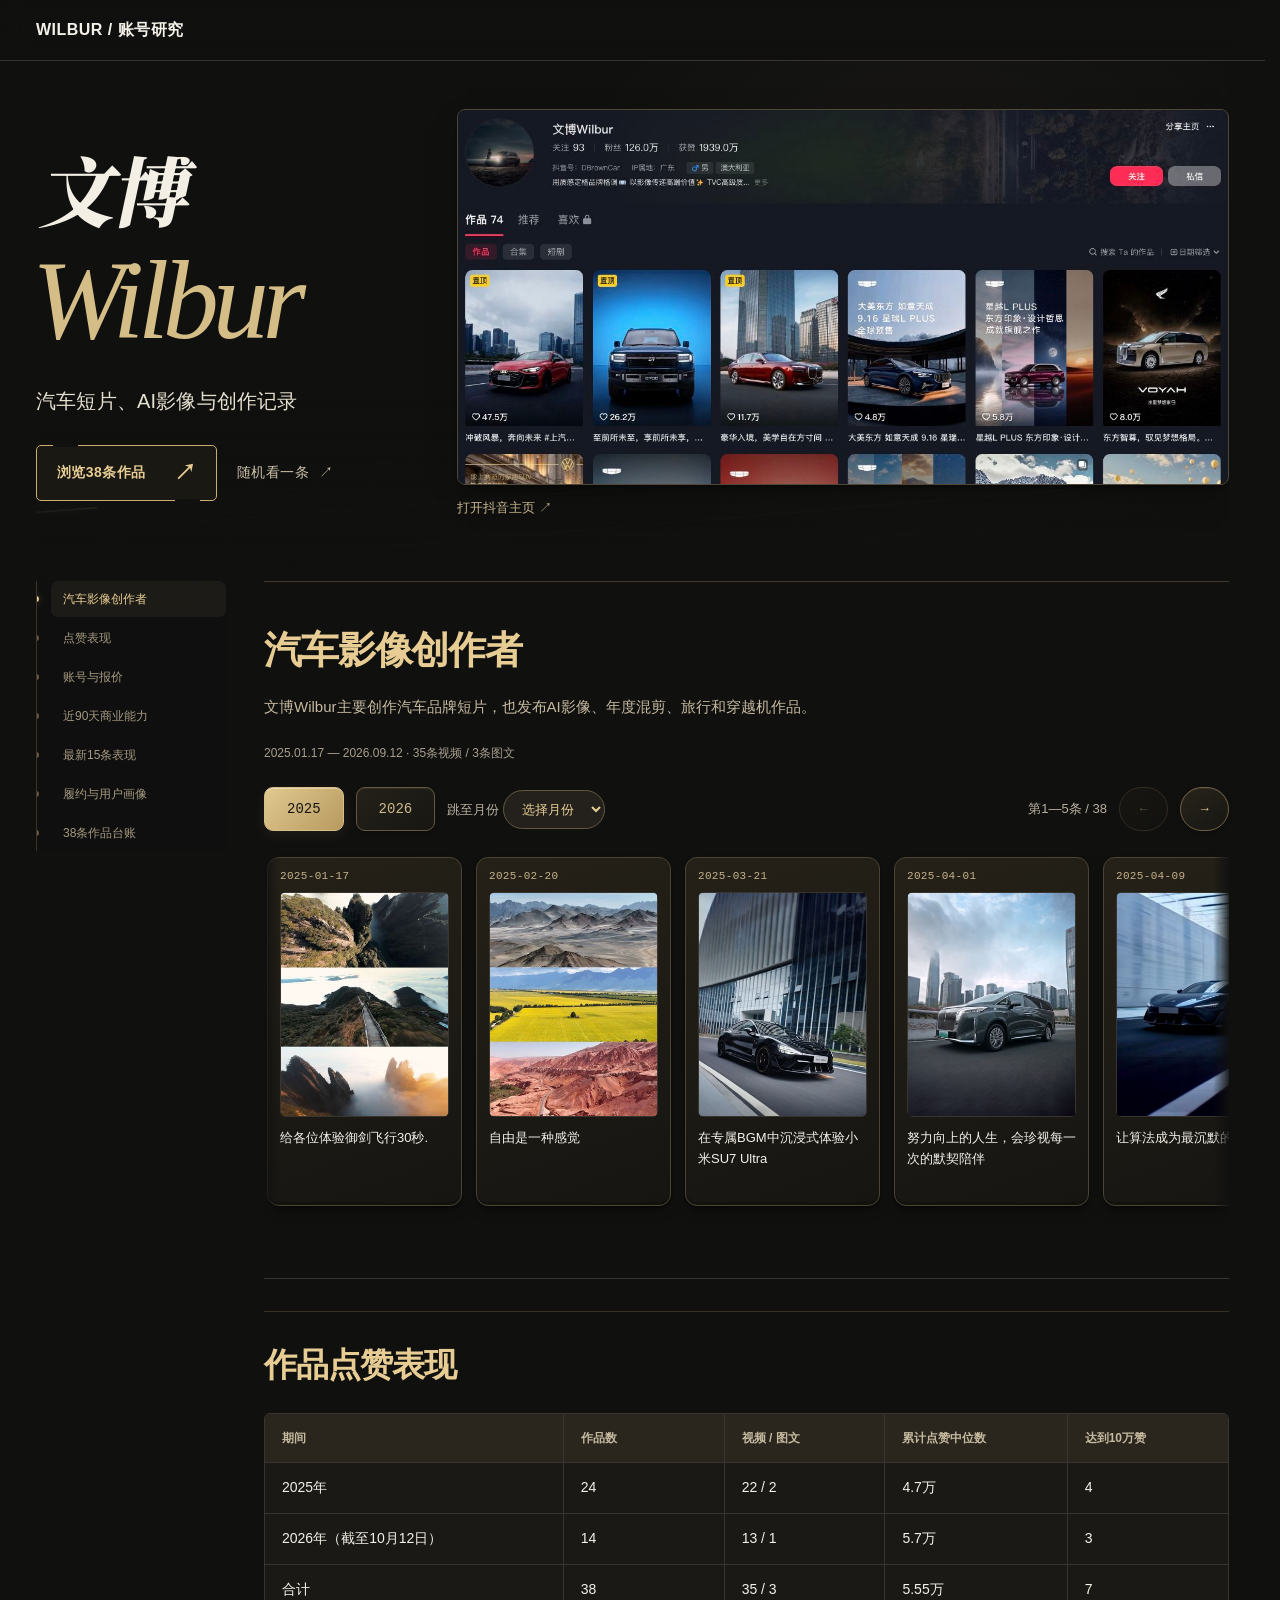
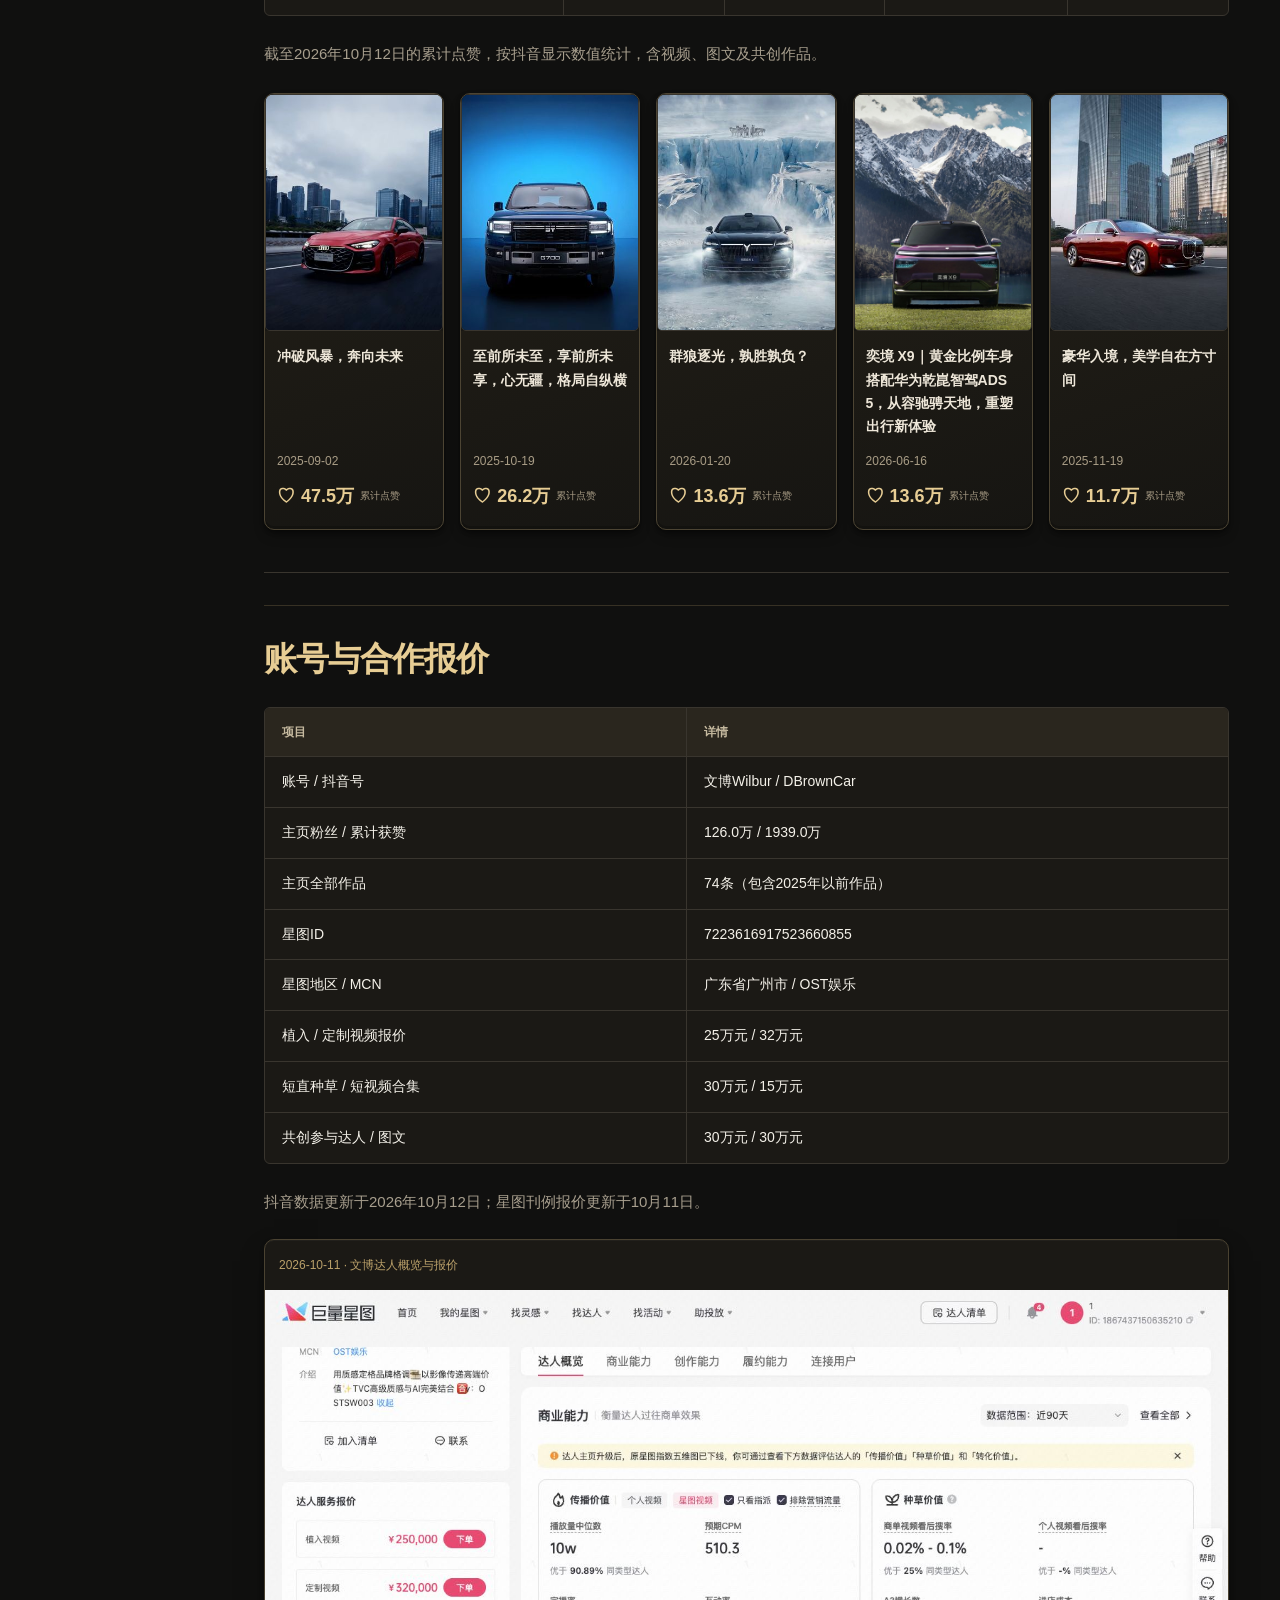
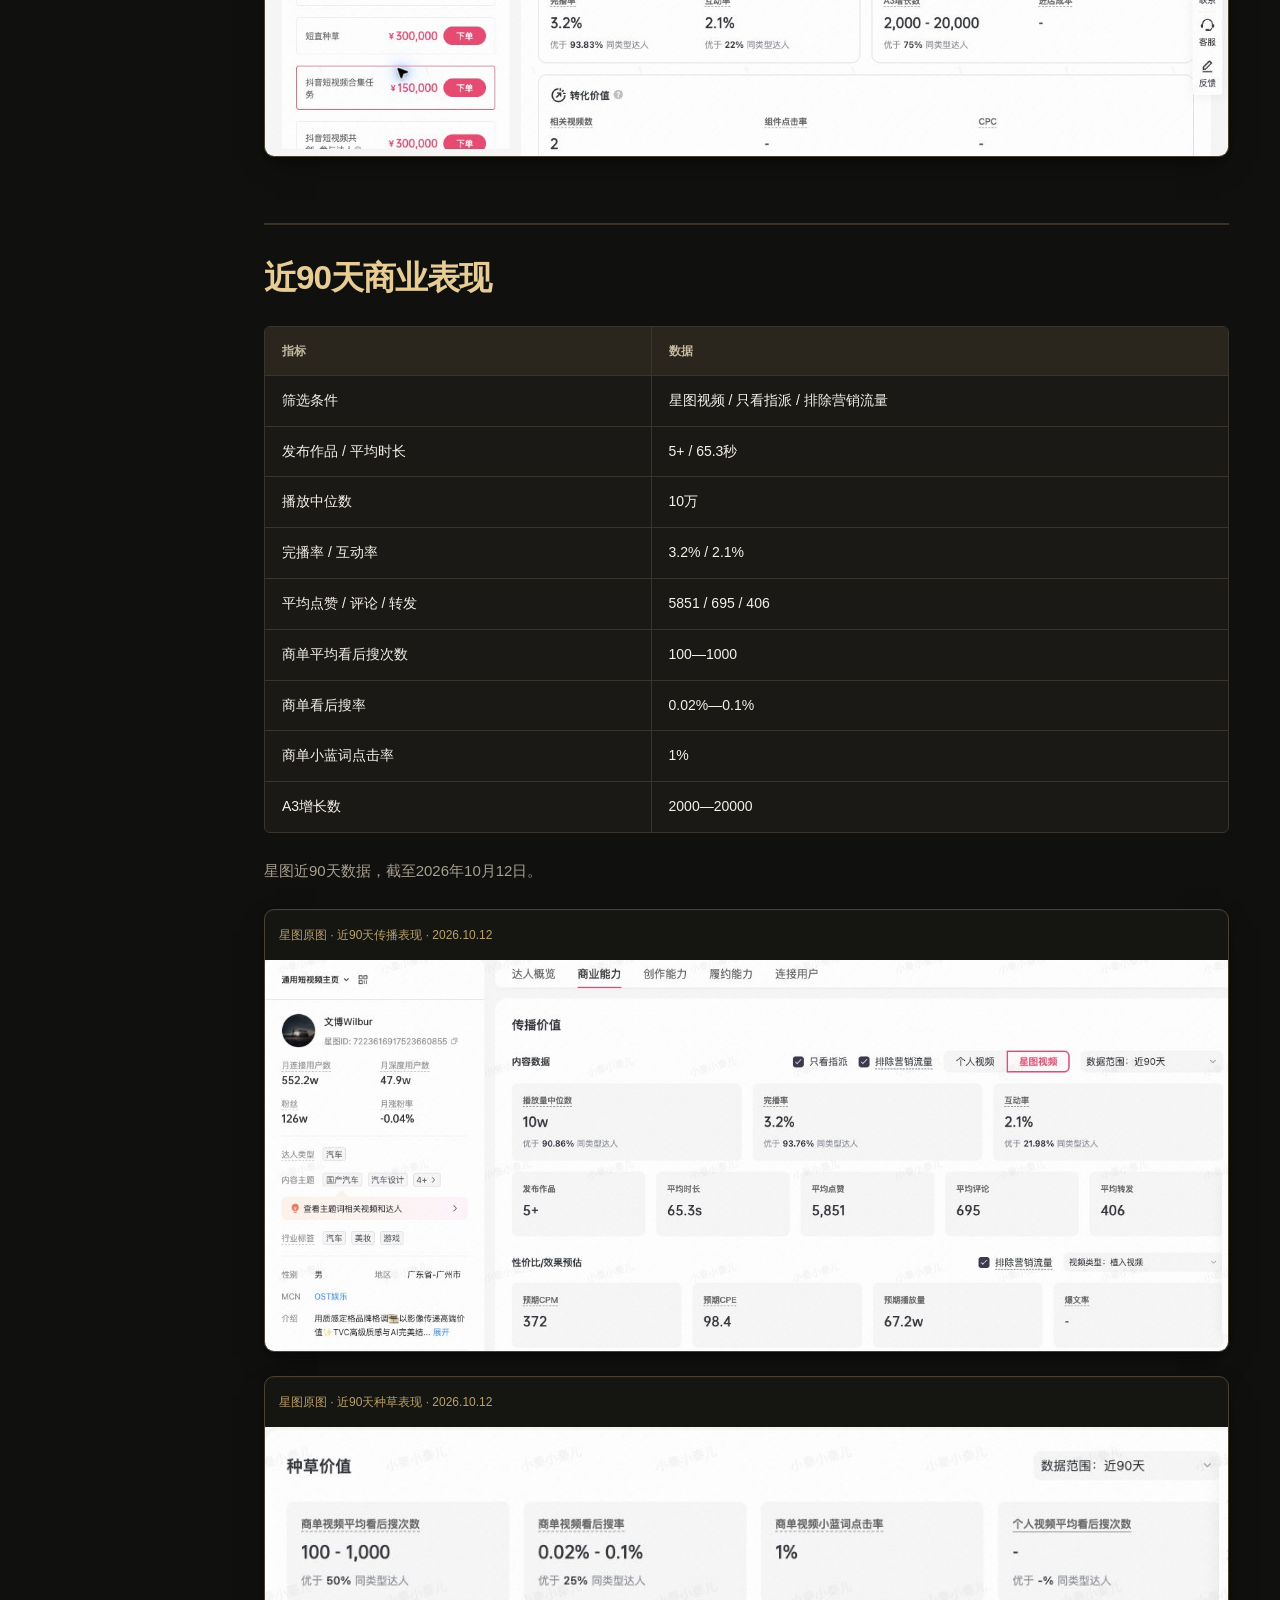
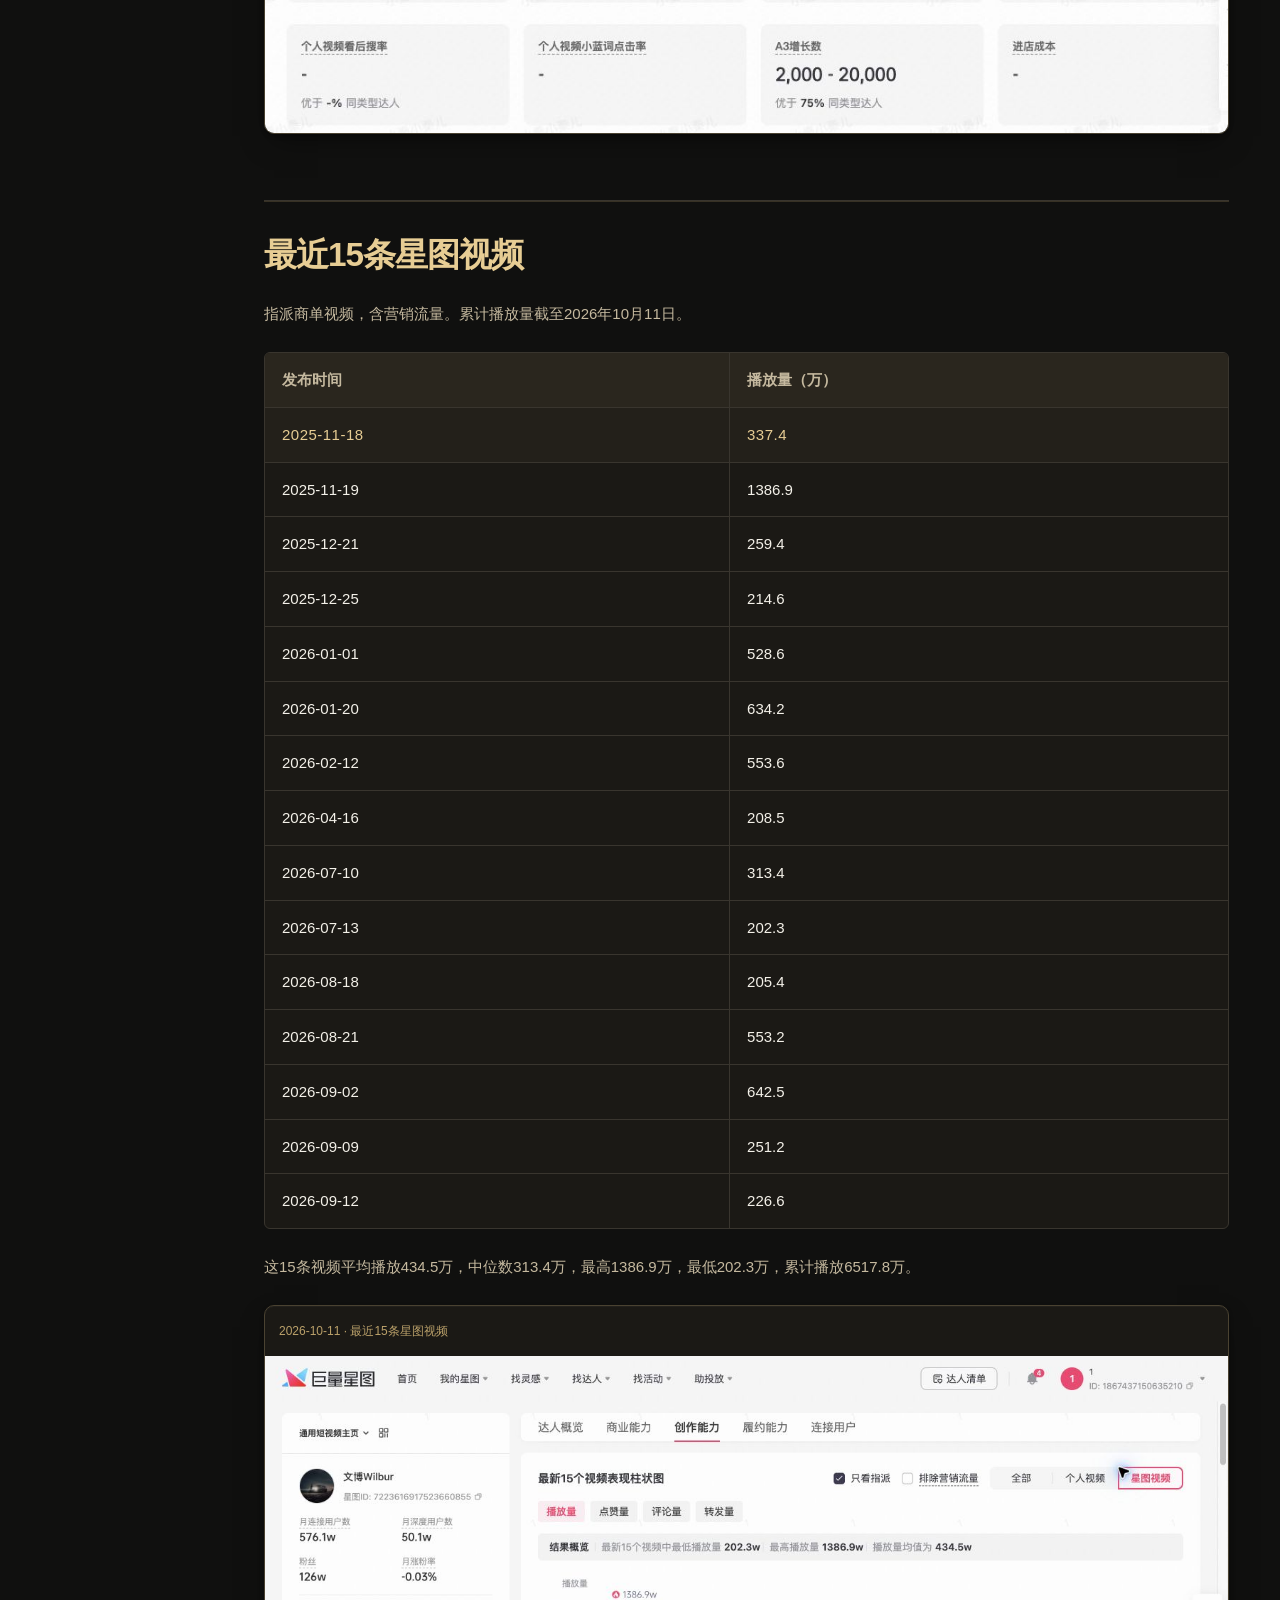
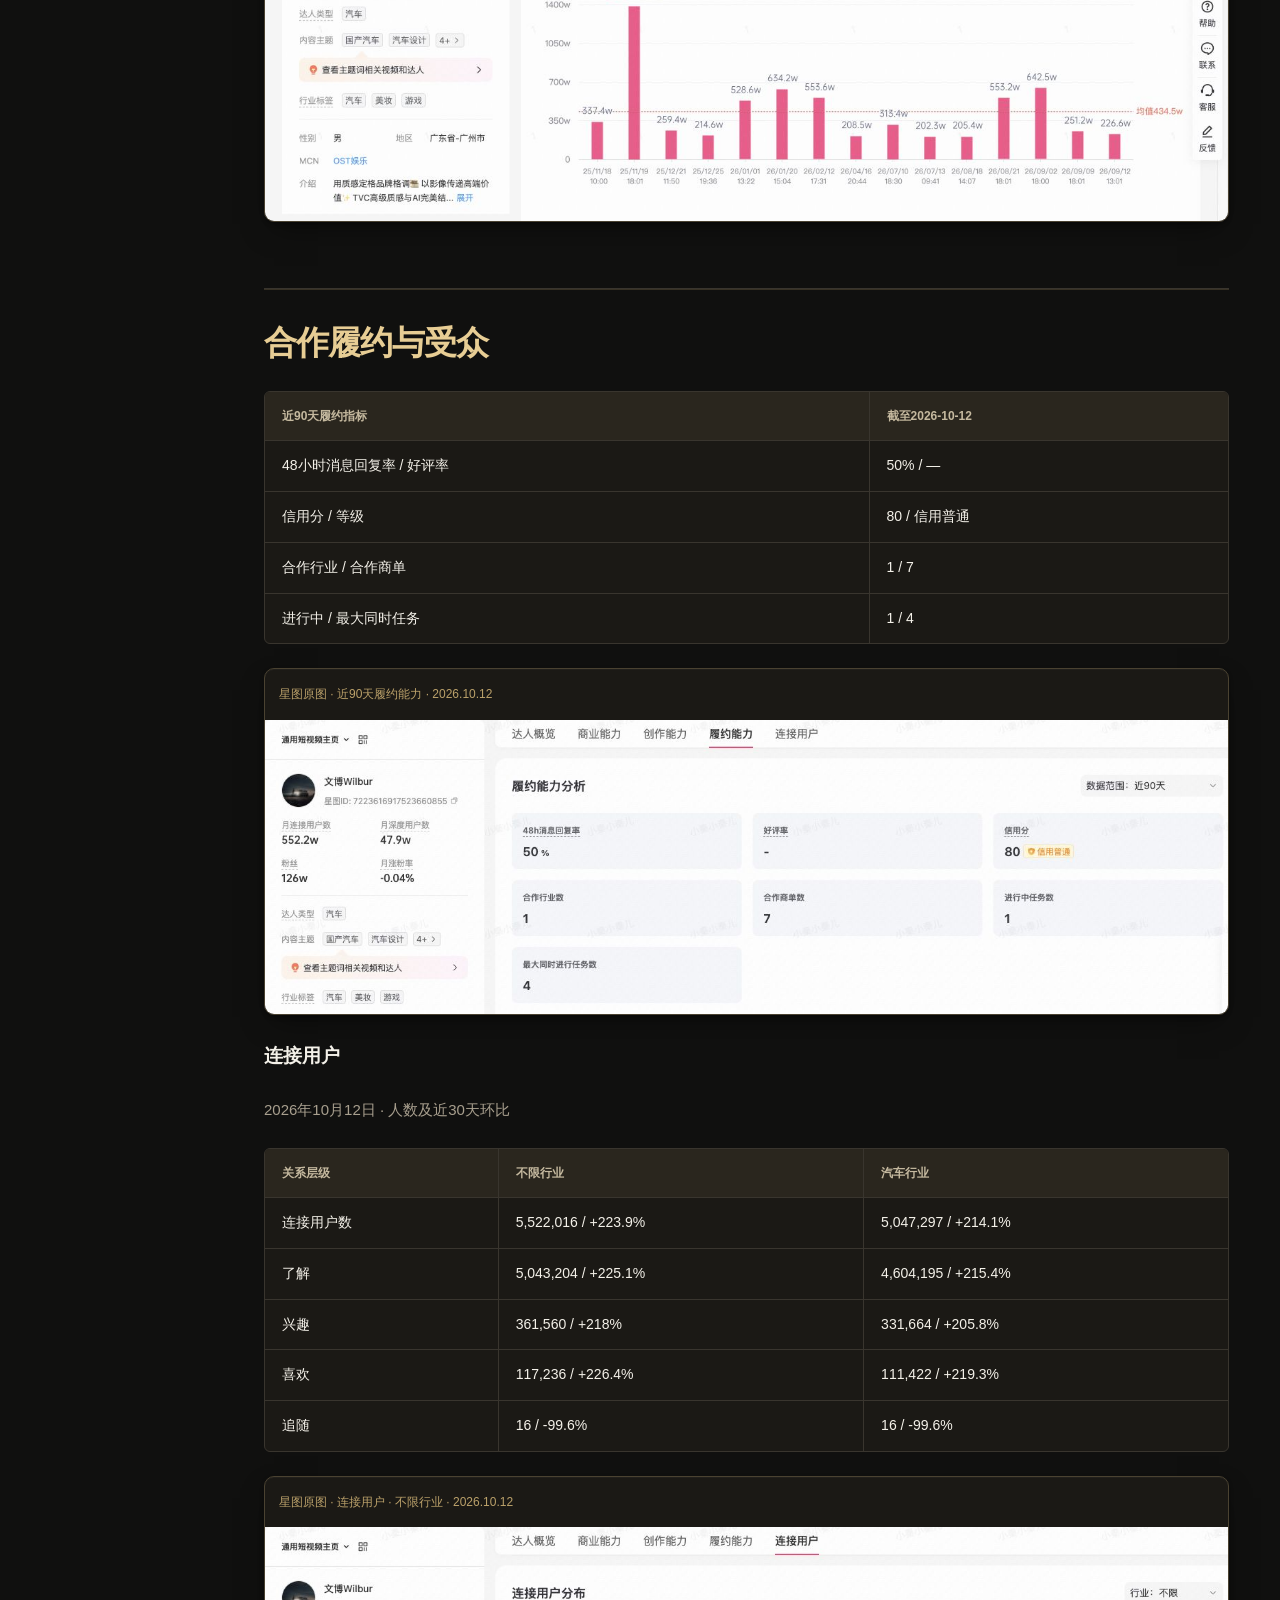
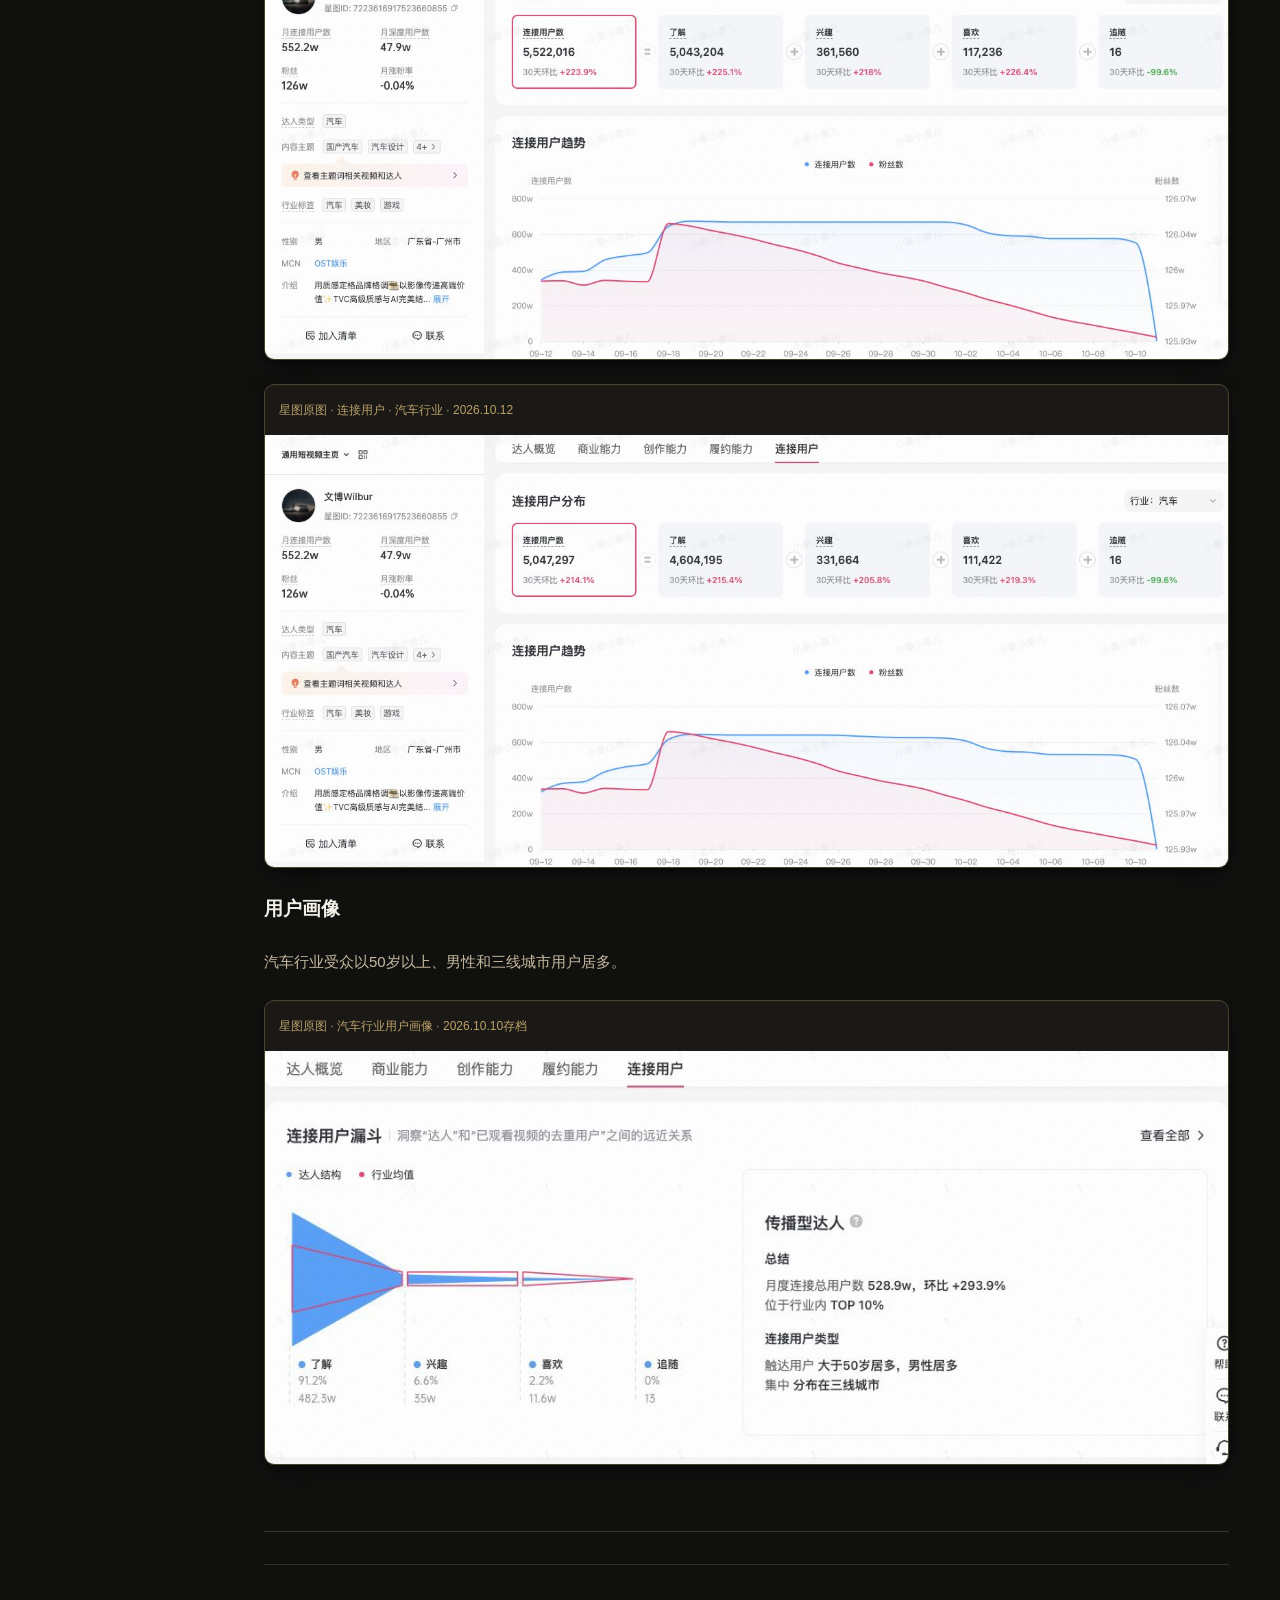
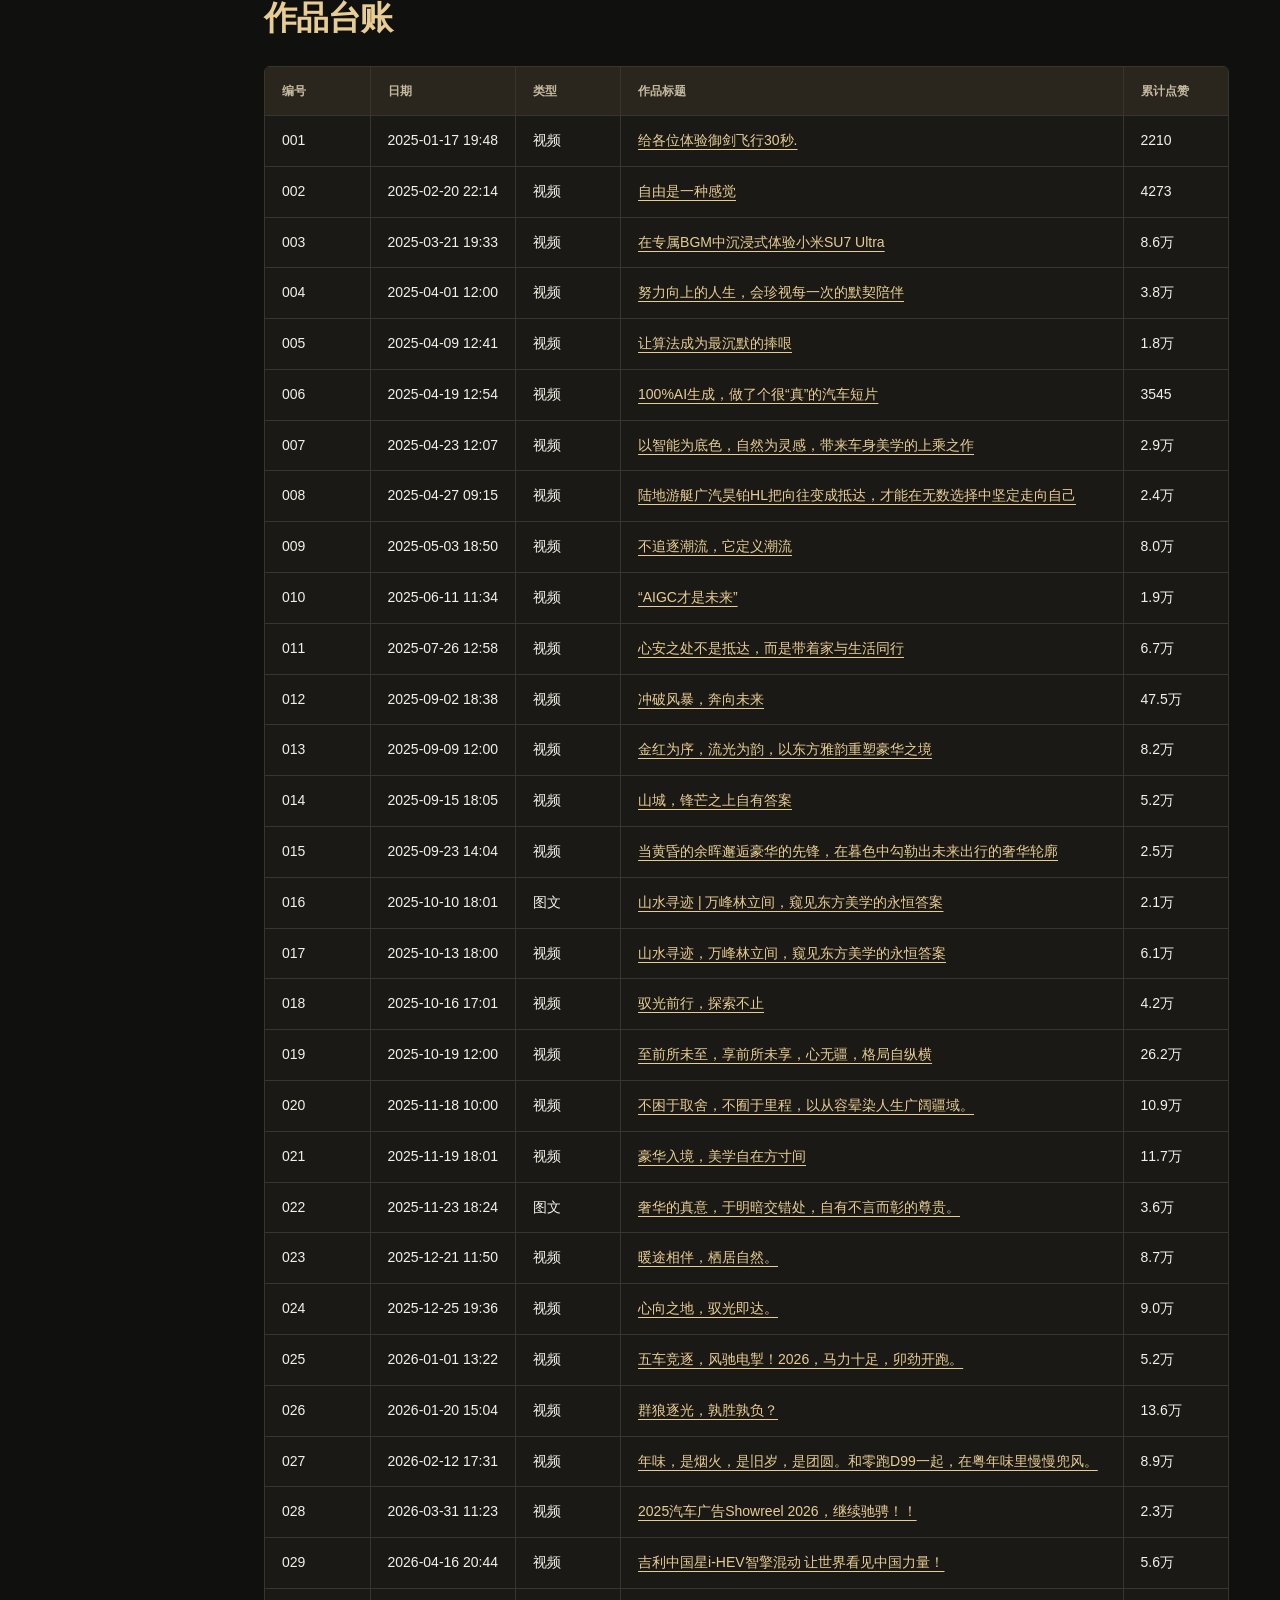
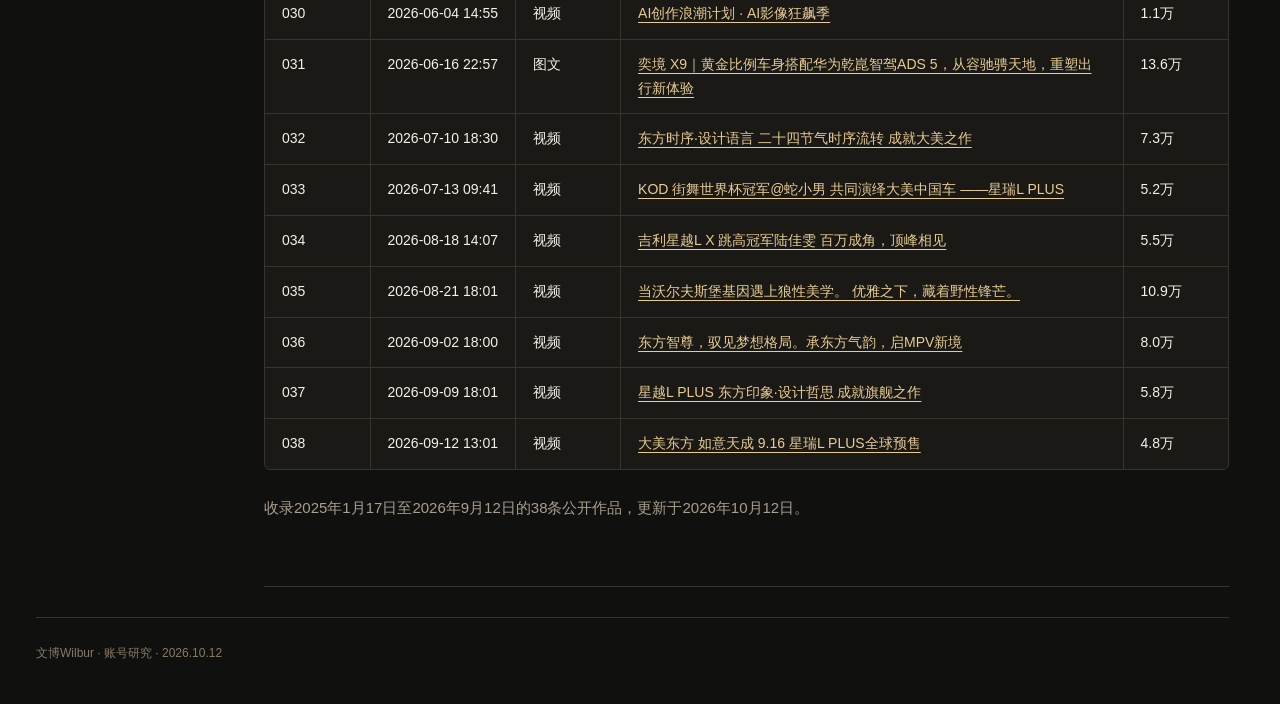
==== commit 9c7f0035: "style: slant Chinese hero name to match Wilbur" ====
--- a/index.html
+++ b/index.html
@@ -1,4 +1,4 @@
-<!doctype html><html lang="zh-CN"><head><meta charset="utf-8"><meta name="viewport" content="width=device-width, initial-scale=1"><meta name="description" content="文博Wilbur，2025年至今公开作品时间线、真实封面与账号研究。"><title>文博Wilbur · 汽车影像研究</title><link rel="stylesheet" href="style.css"><link rel="stylesheet" href="wilbur.css?v=tight-hero-20261012"></head><body><header><div class="top"><a class="brand" href="#">WILBUR / 账号研究</a></div><div class="progress"></div></header><div class="hero modern-hero"><div class="hero-copy"><h1><span class="hero-name-cn">文博</span><span class="hero-name-en">Wilbur</span></h1><p class="hero-line">汽车短片、AI影像与创作记录</p><div class="hero-actions"><a class="start-reading" href="#timeline"><span class="ui-key ui-key-top" aria-hidden="true"></span><span class="ui-cta-text">浏览38条作品</span><span class="ui-cta-arrow" aria-hidden="true">↗</span><span class="ui-key ui-key-bottom" aria-hidden="true"></span></a><button class="hero-random"><span>随机看一条</span><span class="ui-text-arrow" aria-hidden="true">↗</span></button></div></div><div class="hero-gallery hero-profile"><div class="hero-gallery-inner"><button class="image-zoom hero-profile-shot" aria-label="放大文博抖音主页截图"><img src="assets/profile.png" width="1270" height="620" alt="文博Wilbur抖音主页，2026年10月12日截图"></button></div><a class="hero-account-link" href="https://www.douyin.com/user/MS4wLjABAAAAfcsv6IHdVB71cKGKNNSVqhjQp4huaR9O1pH9JF8JLadHslhi8GFaHE6Z5acv9zec" target="_blank" rel="noopener">打开抖音主页 ↗</a></div><div class="drive-scene" aria-hidden="true"><div class="drive-grid"></div><div class="drive-lane lane-one"></div><div class="drive-lane lane-two"></div><div class="drive-light"></div></div></div><div class="layout"><nav class="side" aria-label="报告目录"><a class="outline-link" href="#timeline">汽车影像创作者</a><a class="outline-link" href="#performance">点赞表现</a><a class="outline-link" href="#star">账号与报价</a><a class="outline-link" href="#business">近90天商业能力</a><a class="outline-link" href="#creative">最新15条表现</a><a class="outline-link" href="#audience">履约与用户画像</a><a class="outline-link" href="#ledger">38条作品台账</a></nav><main><section id="timeline"><div class="section-head"><h2>汽车影像创作者</h2></div><p class="creator-intro">文博Wilbur主要创作汽车品牌短片，也发布AI影像、年度混剪、旅行和穿越机作品。</p><p class="scope-line">2025.01.17 — 2026.09.12 · 35条视频 / 3条图文</p><div class="film-toolbar"><button class="film-year" data-year="2025">2025</button><button class="film-year" data-year="2026">2026</button><label>跳至月份 <select id="film-month"><option value="">选择月份</option><option>2025-01</option><option>2025-02</option><option>2025-03</option><option>2025-04</option><option>2025-05</option><option>2025-06</option><option>2025-07</option><option>2025-09</option><option>2025-10</option><option>2025-11</option><option>2025-12</option><option>2026-01</option><option>2026-02</option><option>2026-03</option><option>2026-04</option><option>2026-06</option><option>2026-07</option><option>2026-08</option><option>2026-09</option></select></label><span id="film-progress"></span><button id="film-prev" class="btn" aria-label="向更早作品移动">←</button><button id="film-next" class="btn" aria-label="向更新作品移动">→</button></div><div class="film-stage"><div class="film-track" tabindex="0" aria-label="按时间正序的作品胶片带"><button class="film-card" data-i="0" aria-label="第1条，2025-01-17，给各位体验御剑飞行30秒."><time>2025-01-17<em></em></time><span class="film-art"><img class="film-cover" loading="lazy" src="covers/7460849857859685692.jpg" width="323" height="430" alt="原作品封面：给各位体验御剑飞行30秒."></span><strong>给各位体验御剑飞行30秒.</strong></button><button class="film-card" data-i="1" aria-label="第2条，2025-02-20，自由是一种感觉"><time>2025-02-20<em></em></time><span class="film-art"><img class="film-cover" loading="lazy" src="covers/7473504563211816249.jpg" width="323" height="430" alt="原作品封面：自由是一种感觉"></span><strong>自由是一种感觉</strong></button><button class="film-card" data-i="2" aria-label="第3条，2025-03-21，在专属BGM中沉浸式体验小米SU7 Ultra"><time>2025-03-21<em></em></time><span class="film-art"><img class="film-cover" loading="lazy" src="covers/7484195742333127995.jpg" width="323" height="430" alt="原作品封面：在专属BGM中沉浸式体验小米SU7 Ultra"></span><strong>在专属BGM中沉浸式体验小米SU7 Ultra</strong></button><button class="film-card" data-i="3" aria-label="第4条，2025-04-01，努力向上的人生，会珍视每一次的默契陪伴"><time>2025-04-01<em></em></time><span class="film-art"><img class="film-cover" loading="lazy" src="covers/7486715887626587451.jpg" width="323" height="430" alt="原作品封面：努力向上的人生，会珍视每一次的默契陪伴"></span><strong>努力向上的人生，会珍视每一次的默契陪伴</strong></button><button class="film-card" data-i="4" aria-label="第5条，2025-04-09，让算法成为最沉默的捧哏"><time>2025-04-09<em></em></time><span class="film-art"><img class="film-cover" loading="lazy" src="covers/7491168813887540539.jpg" width="323" height="430" alt="原作品封面：让算法成为最沉默的捧哏"></span><strong>让算法成为最沉默的捧哏</strong></button><button class="film-card" data-i="5" aria-label="第6条，2025-04-19，100%AI生成，做了个很“真”的汽车短片"><time>2025-04-19<em></em></time><span class="film-art"><img class="film-cover" loading="lazy" src="covers/7494883052229807418.jpg" width="323" height="430" alt="原作品封面：100%AI生成，做了个很“真”的汽车短片"></span><strong>100%AI生成，做了个很“真”的汽车短片</strong></button><button class="film-card" data-i="6" aria-label="第7条，2025-04-23，以智能为底色，自然为灵感，带来车身美学的上乘之作"><time>2025-04-23<em></em></time><span class="film-art"><img class="film-cover" loading="lazy" src="covers/7496184394651045179.jpg" width="323" height="430" alt="原作品封面：以智能为底色，自然为灵感，带来车身美学的上乘之作"></span><strong>以智能为底色，自然为灵感，带来车身美学的上乘之作</strong></button><button class="film-card" data-i="7" aria-label="第8条，2025-04-27，陆地游艇广汽昊铂HL把向往变成抵达，才能在无数选择中坚定走向自己"><time>2025-04-27<em></em></time><span class="film-art"><img class="film-cover" loading="lazy" src="covers/7497611413758774587.jpg" width="323" height="430" alt="原作品封面：陆地游艇广汽昊铂HL把向往变成抵达，才能在无数选择中坚定走向自己"></span><strong>陆地游艇广汽昊铂HL把向往变成抵达，才能在无数选择中坚定走向自己</strong></button><button class="film-card" data-i="8" aria-label="第9条，2025-05-03，不追逐潮流，它定义潮流"><time>2025-05-03<em></em></time><span class="film-art"><img class="film-cover" loading="lazy" src="covers/7500148041053654332.jpg" width="323" height="430" alt="原作品封面：不追逐潮流，它定义潮流"></span><strong>不追逐潮流，它定义潮流</strong></button><button class="film-card" data-i="9" aria-label="第10条，2025-06-11，“AIGC才是未来”"><time>2025-06-11<em></em></time><span class="film-art"><img class="film-cover" loading="lazy" src="covers/7514529995629612345.jpg" width="323" height="430" alt="原作品封面：“AIGC才是未来”"></span><strong>“AIGC才是未来”</strong></button><button class="film-card" data-i="10" aria-label="第11条，2025-07-26，心安之处不是抵达，而是带着家与生活同行"><time>2025-07-26<em></em></time><span class="film-art"><img class="film-cover" loading="lazy" src="covers/7531233582686326074.jpg" width="323" height="430" alt="原作品封面：心安之处不是抵达，而是带着家与生活同行"></span><strong>心安之处不是抵达，而是带着家与生活同行</strong></button><button class="film-card" data-i="11" aria-label="第12条，2025-09-02，冲破风暴，奔向未来"><time>2025-09-02<em></em></time><span class="film-art"><img class="film-cover" loading="lazy" src="covers/7545371178350546234.jpg" width="323" height="430" alt="原作品封面：冲破风暴，奔向未来"></span><strong>冲破风暴，奔向未来</strong></button><button class="film-card" data-i="12" aria-label="第13条，2025-09-09，金红为序，流光为韵，以东方雅韵重塑豪华之境"><time>2025-09-09<em></em></time><span class="film-art"><img class="film-cover" loading="lazy" src="covers/7547738810286624059.jpg" width="323" height="430" alt="原作品封面：金红为序，流光为韵，以东方雅韵重塑豪华之境"></span><strong>金红为序，流光为韵，以东方雅韵重塑豪华之境</strong></button><button class="film-card" data-i="13" aria-label="第14条，2025-09-15，山城，锋芒之上自有答案"><time>2025-09-15<em></em></time><span class="film-art"><img class="film-cover" loading="lazy" src="covers/7549793632922209596.jpg" width="323" height="430" alt="原作品封面：山城，锋芒之上自有答案"></span><strong>山城，锋芒之上自有答案</strong></button><button class="film-card" data-i="14" aria-label="第15条，2025-09-23，当黄昏的余晖邂逅豪华的先锋，在暮色中勾勒出未来出行的奢华轮廓"><time>2025-09-23<em></em></time><span class="film-art"><img class="film-cover" loading="lazy" src="covers/7553161465496603962.jpg" width="323" height="430" alt="原作品封面：当黄昏的余晖邂逅豪华的先锋，在暮色中勾勒出未来出行的奢华轮廓"></span><strong>当黄昏的余晖邂逅豪华的先锋，在暮色中勾勒出未来出行的奢华轮廓</strong></button><button class="film-card" data-i="15" aria-label="第16条，2025-10-10，山水寻迹 | 万峰林立间，窥见东方美学的永恒答案"><time>2025-10-10<em>图文</em></time><span class="film-art"><img class="film-cover" loading="lazy" src="covers/7559184441769659705.jpg" width="323" height="430" alt="原作品封面：山水寻迹 | 万峰林立间，窥见东方美学的永恒答案"></span><strong>山水寻迹 | 万峰林立间，窥见东方美学的永恒答案</strong></button><button class="film-card" data-i="16" aria-label="第17条，2025-10-13，山水寻迹，万峰林立间，窥见东方美学的永恒答案"><time>2025-10-13<em></em></time><span class="film-art"><img class="film-cover" loading="lazy" src="covers/7560275098596412732.jpg" width="323" height="430" alt="原作品封面：山水寻迹，万峰林立间，窥见东方美学的永恒答案"></span><strong>山水寻迹，万峰林立间，窥见东方美学的永恒答案</strong></button><button class="film-card" data-i="17" aria-label="第18条，2025-10-16，驭光前行，探索不止"><time>2025-10-16<em></em></time><span class="film-art"><img class="film-cover" loading="lazy" src="covers/7561687374112836923.jpg" width="323" height="430" alt="原作品封面：驭光前行，探索不止"></span><strong>驭光前行，探索不止</strong></button><button class="film-card" data-i="18" aria-label="第19条，2025-10-19，至前所未至，享前所未享，心无疆，格局自纵横"><time>2025-10-19<em></em></time><span class="film-art"><img class="film-cover" loading="lazy" src="covers/7562530556215774521.jpg" width="323" height="430" alt="原作品封面：至前所未至，享前所未享，心无疆，格局自纵横"></span><strong>至前所未至，享前所未享，心无疆，格局自纵横</strong></button><button class="film-card" data-i="19" aria-label="第20条，2025-11-18，不困于取舍，不囿于里程，以从容晕染人生广阔疆域。"><time>2025-11-18<em></em></time><span class="film-art"><img class="film-cover" loading="lazy" src="covers/7572166191164514993.jpg" width="323" height="430" alt="原作品封面：不困于取舍，不囿于里程，以从容晕染人生广阔疆域。"></span><strong>不困于取舍，不囿于里程，以从容晕染人生广阔疆域。</strong></button><button class="film-card" data-i="20" aria-label="第21条，2025-11-19，豪华入境，美学自在方寸间"><time>2025-11-19<em></em></time><span class="film-art"><img class="film-cover" loading="lazy" src="covers/7574335920816932209.jpg" width="323" height="430" alt="原作品封面：豪华入境，美学自在方寸间"></span><strong>豪华入境，美学自在方寸间</strong></button><button class="film-card" data-i="21" aria-label="第22条，2025-11-23，奢华的真意，于明暗交错处，自有不言而彰的尊贵。"><time>2025-11-23<em>图文</em></time><span class="film-art"><img class="film-cover" loading="lazy" src="covers/7575854670037477297.jpg" width="323" height="430" alt="原作品封面：奢华的真意，于明暗交错处，自有不言而彰的尊贵。"></span><strong>奢华的真意，于明暗交错处，自有不言而彰的尊贵。</strong></button><button class="film-card" data-i="22" aria-label="第23条，2025-12-21，暖途相伴，栖居⾃然。"><time>2025-12-21<em></em></time><span class="film-art"><img class="film-cover" loading="lazy" src="covers/7585995519324622138.jpg" width="323" height="430" alt="原作品封面：暖途相伴，栖居⾃然。"></span><strong>暖途相伴，栖居⾃然。</strong></button><button class="film-card" data-i="23" aria-label="第24条，2025-12-25，⼼向之地，驭光即达。"><time>2025-12-25<em></em></time><span class="film-art"><img class="film-cover" loading="lazy" src="covers/7587733475689893169.jpg" width="323" height="430" alt="原作品封面：⼼向之地，驭光即达。"></span><strong>⼼向之地，驭光即达。</strong></button><button class="film-card" data-i="24" aria-label="第25条，2026-01-01，五车竞逐，风驰电掣！2026，马力十足，卯劲开跑。"><time>2026-01-01<em></em></time><span class="film-art"><img class="film-cover" loading="lazy" src="covers/7590233492169607345.jpg" width="323" height="430" alt="原作品封面：五车竞逐，风驰电掣！2026，马力十足，卯劲开跑。"></span><strong>五车竞逐，风驰电掣！2026，马力十足，卯劲开跑。</strong></button><button class="film-card" data-i="25" aria-label="第26条，2026-01-20，群狼逐光，孰胜孰负？"><time>2026-01-20<em></em></time><span class="film-art"><img class="film-cover" loading="lazy" src="covers/7592557908073819897.jpg" width="323" height="430" alt="原作品封面：群狼逐光，孰胜孰负？"></span><strong>群狼逐光，孰胜孰负？</strong></button><button class="film-card" data-i="26" aria-label="第27条，2026-02-12，年味，是烟火，是旧岁，是团圆。和零跑D99一起，在粤年味里慢慢兜风。"><time>2026-02-12<em></em></time><span class="film-art"><img class="film-cover" loading="lazy" src="covers/7605835552190137521.jpg" width="323" height="430" alt="原作品封面：年味，是烟火，是旧岁，是团圆。和零跑D99一起，在粤年味里慢慢兜风。"></span><strong>年味，是烟火，是旧岁，是团圆。和零跑D99一起，在粤年味里慢慢兜风。</strong></button><button class="film-card" data-i="27" aria-label="第28条，2026-03-31，2025汽车广告Showreel 2026，继续驰骋！！"><time>2026-03-31<em></em></time><span class="film-art"><img class="film-cover" loading="lazy" src="covers/7623252483519467121.jpg" width="323" height="430" alt="原作品封面：2025汽车广告Showreel 2026，继续驰骋！！"></span><strong>2025汽车广告Showreel 2026，继续驰骋！！</strong></button><button class="film-card" data-i="28" aria-label="第29条，2026-04-16，吉利中国星i-HEV智擎混动 让世界看见中国力量！"><time>2026-04-16<em></em></time><span class="film-art"><img class="film-cover" loading="lazy" src="covers/7629303437021433521.jpg" width="323" height="430" alt="原作品封面：吉利中国星i-HEV智擎混动 让世界看见中国力量！"></span><strong>吉利中国星i-HEV智擎混动 让世界看见中国力量！</strong></button><button class="film-card" data-i="29" aria-label="第30条，2026-06-04，AI创作浪潮计划 · AI影像狂飙季"><time>2026-06-04<em></em></time><span class="film-art"><img class="film-cover" loading="lazy" src="covers/7647430247970068091.jpg" width="323" height="430" alt="原作品封面：AI创作浪潮计划 · AI影像狂飙季"></span><strong>AI创作浪潮计划 · AI影像狂飙季</strong></button><button class="film-card" data-i="30" aria-label="第31条，2026-06-16，奕境 X9｜黄金比例车身搭配华为乾崑智驾ADS 5，从容驰骋天地，重塑出行新体验"><time>2026-06-16<em>图文</em></time><span class="film-art"><img class="film-cover" loading="lazy" src="covers/7652002006555969009.jpg" width="323" height="430" alt="原作品封面：奕境 X9｜黄金比例车身搭配华为乾崑智驾ADS 5，从容驰骋天地，重塑出行新体验"></span><strong>奕境 X9｜黄金比例车身搭配华为乾崑智驾ADS 5，从容驰骋天地，重塑出行新体验</strong></button><button class="film-card" data-i="31" aria-label="第32条，2026-07-10，东方时序·设计语言 二十四节气时序流转 成就大美之作"><time>2026-07-10<em></em></time><span class="film-art"><img class="film-cover" loading="lazy" src="covers/7660794986871860593.jpg" width="323" height="430" alt="原作品封面：东方时序·设计语言 二十四节气时序流转 成就大美之作"></span><strong>东方时序·设计语言 二十四节气时序流转 成就大美之作</strong></button><button class="film-card" data-i="32" aria-label="第33条，2026-07-13，KOD 街舞世界杯冠军@蛇小男 共同演绎大美中国车 ——星瑞L PLUS"><time>2026-07-13<em></em></time><span class="film-art"><img class="film-cover" loading="lazy" src="covers/7661229748567771761.jpg" width="323" height="430" alt="原作品封面：KOD 街舞世界杯冠军@蛇小男 共同演绎大美中国车 ——星瑞L PLUS"></span><strong>KOD 街舞世界杯冠军@蛇小男 共同演绎大美中国车 ——星瑞L PLUS</strong></button><button class="film-card" data-i="33" aria-label="第34条，2026-08-18，吉利星越L X 跳高冠军陆佳雯 百万成角，顶峰相见"><time>2026-08-18<em></em></time><span class="film-art"><img class="film-cover" loading="lazy" src="covers/7675209980656555249.jpg" width="323" height="430" alt="原作品封面：吉利星越L X 跳高冠军陆佳雯 百万成角，顶峰相见"></span><strong>吉利星越L X 跳高冠军陆佳雯 百万成角，顶峰相见</strong></button><button class="film-card" data-i="34" aria-label="第35条，2026-08-21，当沃尔夫斯堡基因遇上狼性美学。 优雅之下，藏着野性锋芒。"><time>2026-08-21<em></em></time><span class="film-art"><img class="film-cover" loading="lazy" src="covers/7676365872517425841.jpg" width="323" height="430" alt="原作品封面：当沃尔夫斯堡基因遇上狼性美学。 优雅之下，藏着野性锋芒。"></span><strong>当沃尔夫斯堡基因遇上狼性美学。 优雅之下，藏着野性锋芒。</strong></button><button class="film-card" data-i="35" aria-label="第36条，2026-09-02，东方智尊，驭见梦想格局。承东方气韵，启MPV新境"><time>2026-09-02<em></em></time><span class="film-art"><img class="film-cover" loading="lazy" src="covers/7680456800948410618.jpg" width="323" height="430" alt="原作品封面：东方智尊，驭见梦想格局。承东方气韵，启MPV新境"></span><strong>东方智尊，驭见梦想格局。承东方气韵，启MPV新境</strong></button><button class="film-card" data-i="36" aria-label="第37条，2026-09-09，星越L PLUS 东方印象·设计哲思 成就旗舰之作"><time>2026-09-09<em></em></time><span class="film-art"><img class="film-cover" loading="lazy" src="covers/7683412493729085049.jpg" width="323" height="430" alt="原作品封面：星越L PLUS 东方印象·设计哲思 成就旗舰之作"></span><strong>星越L PLUS 东方印象·设计哲思 成就旗舰之作</strong></button><button class="film-card" data-i="37" aria-label="第38条，2026-09-12，大美东方 如意天成 9.16 星瑞L PLUS全球预售"><time>2026-09-12<em></em></time><span class="film-art"><img class="film-cover" loading="lazy" src="covers/7684320614493136881.jpg" width="323" height="430" alt="原作品封面：大美东方 如意天成 9.16 星瑞L PLUS全球预售"></span><strong>大美东方 如意天成 9.16 星瑞L PLUS全球预售</strong></button></div></div></section><section id="research"><div class="research-group"><section class="research-card" id="performance"><div class="section-head"><h2>作品点赞表现</h2></div><div class="table-scroll"><table><tr><th>期间</th><th>作品数</th><th>视频 / 图文</th><th>累计点赞中位数</th><th>达到10万赞</th></tr><tr><td>2025年</td><td>24</td><td>22 / 2</td><td>4.7万</td><td>4</td></tr><tr><td>2026年（截至10月12日）</td><td>14</td><td>13 / 1</td><td>5.7万</td><td>3</td></tr><tr><td>合计</td><td>38</td><td>35 / 3</td><td>5.55万</td><td>7</td></tr></table></div><p class="source-note">截至2026年10月12日的累计点赞，按抖音显示数值统计，含视频、图文及共创作品。</p><div class="liked-grid"><a class="liked-card" href="https://www.douyin.com/video/7545371178350546234" target="_blank" rel="noopener" aria-label="打开冲破风暴，奔向未来"><div class="liked-card-art"><img src="covers/7545371178350546234.jpg" width="323" height="430" loading="lazy" alt="冲破风暴，奔向未来原作品封面"></div><div class="liked-card-info"><h3>冲破风暴，奔向未来</h3><time datetime="2025-09-02">2025-09-02</time><span class="liked-count"><span aria-hidden="true">♡</span> 47.5万<small>累计点赞</small></span></div></a><a class="liked-card" href="https://www.douyin.com/video/7562530556215774521" target="_blank" rel="noopener" aria-label="打开至前所未至，享前所未享，心无疆，格局自纵横"><div class="liked-card-art"><img src="covers/7562530556215774521.jpg" width="323" height="430" loading="lazy" alt="至前所未至，享前所未享，心无疆，格局自纵横原作品封面"></div><div class="liked-card-info"><h3>至前所未至，享前所未享，心无疆，格局自纵横</h3><time datetime="2025-10-19">2025-10-19</time><span class="liked-count"><span aria-hidden="true">♡</span> 26.2万<small>累计点赞</small></span></div></a><a class="liked-card" href="https://www.douyin.com/video/7592557908073819897" target="_blank" rel="noopener" aria-label="打开群狼逐光，孰胜孰负？"><div class="liked-card-art"><img src="covers/7592557908073819897.jpg" width="323" height="430" loading="lazy" alt="群狼逐光，孰胜孰负？原作品封面"></div><div class="liked-card-info"><h3>群狼逐光，孰胜孰负？</h3><time datetime="2026-01-20">2026-01-20</time><span class="liked-count"><span aria-hidden="true">♡</span> 13.6万<small>累计点赞</small></span></div></a><a class="liked-card" href="https://www.douyin.com/note/7652002006555969009" target="_blank" rel="noopener" aria-label="打开奕境 X9｜黄金比例车身搭配华为乾崑智驾ADS 5，从容驰骋天地，重塑出行新体验"><div class="liked-card-art"><img src="covers/7652002006555969009.jpg" width="323" height="430" loading="lazy" alt="奕境 X9｜黄金比例车身搭配华为乾崑智驾ADS 5，从容驰骋天地，重塑出行新体验原作品封面"></div><div class="liked-card-info"><h3>奕境 X9｜黄金比例车身搭配华为乾崑智驾ADS 5，从容驰骋天地，重塑出行新体验</h3><time datetime="2026-06-16">2026-06-16</time><span class="liked-count"><span aria-hidden="true">♡</span> 13.6万<small>累计点赞</small></span></div></a><a class="liked-card" href="https://www.douyin.com/video/7574335920816932209" target="_blank" rel="noopener" aria-label="打开豪华入境，美学自在方寸间"><div class="liked-card-art"><img src="covers/7574335920816932209.jpg" width="323" height="430" loading="lazy" alt="豪华入境，美学自在方寸间原作品封面"></div><div class="liked-card-info"><h3>豪华入境，美学自在方寸间</h3><time datetime="2025-11-19">2025-11-19</time><span class="liked-count"><span aria-hidden="true">♡</span> 11.7万<small>累计点赞</small></span></div></a></div></section></div><div class="research-group"><section class="research-card" id="star"><div class="section-head"><h2>账号与合作报价</h2></div><div class="table-scroll"><table><tr><th>项目</th><th>详情</th></tr><tr><td>账号 / 抖音号</td><td>文博Wilbur / DBrownCar</td></tr><tr><td>主页粉丝 / 累计获赞</td><td>126.0万 / 1939.0万</td></tr><tr><td>主页全部作品</td><td>74条（包含2025年以前作品）</td></tr><tr><td>星图ID</td><td>7223616917523660855</td></tr><tr><td>星图地区 / MCN</td><td>广东省广州市 / OST娱乐</td></tr><tr><td>植入 / 定制视频报价</td><td>25万元 / 32万元</td></tr><tr><td>短直种草 / 短视频合集</td><td>30万元 / 15万元</td></tr><tr><td>共创参与达人 / 图文</td><td>30万元 / 30万元</td></tr></table></div><p class="source-note">抖音数据更新于2026年10月12日；星图刊例报价更新于10月11日。</p><figure class="evidence-figure"><figcaption>2026-10-11 · 文博达人概览与报价</figcaption><button class="image-zoom" aria-label="放大2026-10-11 · 文博达人概览与报价"><img src="assets/summary.jpg" width="1355" height="655" loading="lazy" alt="2026-10-11 · 文博达人概览与报价"></button></figure></section><section class="research-card" id="business"><div class="section-head"><h2>近90天商业表现</h2></div><div class="table-scroll"><table><tr><th>指标</th><th>数据</th></tr><tr><td>筛选条件</td><td>星图视频 / 只看指派 / 排除营销流量</td></tr><tr><td>发布作品 / 平均时长</td><td>5+ / 65.3秒</td></tr><tr><td>播放中位数</td><td>10万</td></tr><tr><td>完播率 / 互动率</td><td>3.2% / 2.1%</td></tr><tr><td>平均点赞 / 评论 / 转发</td><td>5851 / 695 / 406</td></tr><tr><td>商单平均看后搜次数</td><td>100—1000</td></tr><tr><td>商单看后搜率</td><td>0.02%—0.1%</td></tr><tr><td>商单小蓝词点击率</td><td>1%</td></tr><tr><td>A3增长数</td><td>2000—20000</td></tr></table></div><p class="source-note">星图近90天数据，截至2026年10月12日。</p><figure class="evidence-figure"><figcaption>星图原图 · 近90天传播表现 · 2026.10.12</figcaption><button class="image-zoom" aria-label="放大星图原图 · 近90天传播表现 · 2026.10.12"><img src="assets/xingtu-business90-20261012.png" width="1355" height="655" loading="lazy" alt="星图原图 · 近90天传播表现 · 2026.10.12"></button></figure><figure class="evidence-figure"><figcaption>星图原图 · 近90天种草表现 · 2026.10.12</figcaption><button class="image-zoom" aria-label="放大星图原图 · 近90天种草表现 · 2026.10.12"><img src="assets/xingtu-seeding90-20261012.png" width="1355" height="655" loading="lazy" alt="星图原图 · 近90天种草表现 · 2026.10.12"></button></figure></section><section class="research-card" id="creative"><div class="section-head"><h2>最近15条星图视频</h2></div><p>指派商单视频，含营销流量。累计播放量截至2026年10月11日。</p>
+<!doctype html><html lang="zh-CN"><head><meta charset="utf-8"><meta name="viewport" content="width=device-width, initial-scale=1"><meta name="description" content="文博Wilbur，2025年至今公开作品时间线、真实封面与账号研究。"><title>文博Wilbur · 汽车影像研究</title><link rel="stylesheet" href="style.css"><link rel="stylesheet" href="wilbur.css?v=wenbo-slant-20261013"></head><body><header><div class="top"><a class="brand" href="#">WILBUR / 账号研究</a></div><div class="progress"></div></header><div class="hero modern-hero"><div class="hero-copy"><h1><span class="hero-name-cn">文博</span><span class="hero-name-en">Wilbur</span></h1><p class="hero-line">汽车短片、AI影像与创作记录</p><div class="hero-actions"><a class="start-reading" href="#timeline"><span class="ui-key ui-key-top" aria-hidden="true"></span><span class="ui-cta-text">浏览38条作品</span><span class="ui-cta-arrow" aria-hidden="true">↗</span><span class="ui-key ui-key-bottom" aria-hidden="true"></span></a><button class="hero-random"><span>随机看一条</span><span class="ui-text-arrow" aria-hidden="true">↗</span></button></div></div><div class="hero-gallery hero-profile"><div class="hero-gallery-inner"><button class="image-zoom hero-profile-shot" aria-label="放大文博抖音主页截图"><img src="assets/profile.png" width="1270" height="620" alt="文博Wilbur抖音主页，2026年10月12日截图"></button></div><a class="hero-account-link" href="https://www.douyin.com/user/MS4wLjABAAAAfcsv6IHdVB71cKGKNNSVqhjQp4huaR9O1pH9JF8JLadHslhi8GFaHE6Z5acv9zec" target="_blank" rel="noopener">打开抖音主页 ↗</a></div><div class="drive-scene" aria-hidden="true"><div class="drive-grid"></div><div class="drive-lane lane-one"></div><div class="drive-lane lane-two"></div><div class="drive-light"></div></div></div><div class="layout"><nav class="side" aria-label="报告目录"><a class="outline-link" href="#timeline">汽车影像创作者</a><a class="outline-link" href="#performance">点赞表现</a><a class="outline-link" href="#star">账号与报价</a><a class="outline-link" href="#business">近90天商业能力</a><a class="outline-link" href="#creative">最新15条表现</a><a class="outline-link" href="#audience">履约与用户画像</a><a class="outline-link" href="#ledger">38条作品台账</a></nav><main><section id="timeline"><div class="section-head"><h2>汽车影像创作者</h2></div><p class="creator-intro">文博Wilbur主要创作汽车品牌短片，也发布AI影像、年度混剪、旅行和穿越机作品。</p><p class="scope-line">2025.01.17 — 2026.09.12 · 35条视频 / 3条图文</p><div class="film-toolbar"><button class="film-year" data-year="2025">2025</button><button class="film-year" data-year="2026">2026</button><label>跳至月份 <select id="film-month"><option value="">选择月份</option><option>2025-01</option><option>2025-02</option><option>2025-03</option><option>2025-04</option><option>2025-05</option><option>2025-06</option><option>2025-07</option><option>2025-09</option><option>2025-10</option><option>2025-11</option><option>2025-12</option><option>2026-01</option><option>2026-02</option><option>2026-03</option><option>2026-04</option><option>2026-06</option><option>2026-07</option><option>2026-08</option><option>2026-09</option></select></label><span id="film-progress"></span><button id="film-prev" class="btn" aria-label="向更早作品移动">←</button><button id="film-next" class="btn" aria-label="向更新作品移动">→</button></div><div class="film-stage"><div class="film-track" tabindex="0" aria-label="按时间正序的作品胶片带"><button class="film-card" data-i="0" aria-label="第1条，2025-01-17，给各位体验御剑飞行30秒."><time>2025-01-17<em></em></time><span class="film-art"><img class="film-cover" loading="lazy" src="covers/7460849857859685692.jpg" width="323" height="430" alt="原作品封面：给各位体验御剑飞行30秒."></span><strong>给各位体验御剑飞行30秒.</strong></button><button class="film-card" data-i="1" aria-label="第2条，2025-02-20，自由是一种感觉"><time>2025-02-20<em></em></time><span class="film-art"><img class="film-cover" loading="lazy" src="covers/7473504563211816249.jpg" width="323" height="430" alt="原作品封面：自由是一种感觉"></span><strong>自由是一种感觉</strong></button><button class="film-card" data-i="2" aria-label="第3条，2025-03-21，在专属BGM中沉浸式体验小米SU7 Ultra"><time>2025-03-21<em></em></time><span class="film-art"><img class="film-cover" loading="lazy" src="covers/7484195742333127995.jpg" width="323" height="430" alt="原作品封面：在专属BGM中沉浸式体验小米SU7 Ultra"></span><strong>在专属BGM中沉浸式体验小米SU7 Ultra</strong></button><button class="film-card" data-i="3" aria-label="第4条，2025-04-01，努力向上的人生，会珍视每一次的默契陪伴"><time>2025-04-01<em></em></time><span class="film-art"><img class="film-cover" loading="lazy" src="covers/7486715887626587451.jpg" width="323" height="430" alt="原作品封面：努力向上的人生，会珍视每一次的默契陪伴"></span><strong>努力向上的人生，会珍视每一次的默契陪伴</strong></button><button class="film-card" data-i="4" aria-label="第5条，2025-04-09，让算法成为最沉默的捧哏"><time>2025-04-09<em></em></time><span class="film-art"><img class="film-cover" loading="lazy" src="covers/7491168813887540539.jpg" width="323" height="430" alt="原作品封面：让算法成为最沉默的捧哏"></span><strong>让算法成为最沉默的捧哏</strong></button><button class="film-card" data-i="5" aria-label="第6条，2025-04-19，100%AI生成，做了个很“真”的汽车短片"><time>2025-04-19<em></em></time><span class="film-art"><img class="film-cover" loading="lazy" src="covers/7494883052229807418.jpg" width="323" height="430" alt="原作品封面：100%AI生成，做了个很“真”的汽车短片"></span><strong>100%AI生成，做了个很“真”的汽车短片</strong></button><button class="film-card" data-i="6" aria-label="第7条，2025-04-23，以智能为底色，自然为灵感，带来车身美学的上乘之作"><time>2025-04-23<em></em></time><span class="film-art"><img class="film-cover" loading="lazy" src="covers/7496184394651045179.jpg" width="323" height="430" alt="原作品封面：以智能为底色，自然为灵感，带来车身美学的上乘之作"></span><strong>以智能为底色，自然为灵感，带来车身美学的上乘之作</strong></button><button class="film-card" data-i="7" aria-label="第8条，2025-04-27，陆地游艇广汽昊铂HL把向往变成抵达，才能在无数选择中坚定走向自己"><time>2025-04-27<em></em></time><span class="film-art"><img class="film-cover" loading="lazy" src="covers/7497611413758774587.jpg" width="323" height="430" alt="原作品封面：陆地游艇广汽昊铂HL把向往变成抵达，才能在无数选择中坚定走向自己"></span><strong>陆地游艇广汽昊铂HL把向往变成抵达，才能在无数选择中坚定走向自己</strong></button><button class="film-card" data-i="8" aria-label="第9条，2025-05-03，不追逐潮流，它定义潮流"><time>2025-05-03<em></em></time><span class="film-art"><img class="film-cover" loading="lazy" src="covers/7500148041053654332.jpg" width="323" height="430" alt="原作品封面：不追逐潮流，它定义潮流"></span><strong>不追逐潮流，它定义潮流</strong></button><button class="film-card" data-i="9" aria-label="第10条，2025-06-11，“AIGC才是未来”"><time>2025-06-11<em></em></time><span class="film-art"><img class="film-cover" loading="lazy" src="covers/7514529995629612345.jpg" width="323" height="430" alt="原作品封面：“AIGC才是未来”"></span><strong>“AIGC才是未来”</strong></button><button class="film-card" data-i="10" aria-label="第11条，2025-07-26，心安之处不是抵达，而是带着家与生活同行"><time>2025-07-26<em></em></time><span class="film-art"><img class="film-cover" loading="lazy" src="covers/7531233582686326074.jpg" width="323" height="430" alt="原作品封面：心安之处不是抵达，而是带着家与生活同行"></span><strong>心安之处不是抵达，而是带着家与生活同行</strong></button><button class="film-card" data-i="11" aria-label="第12条，2025-09-02，冲破风暴，奔向未来"><time>2025-09-02<em></em></time><span class="film-art"><img class="film-cover" loading="lazy" src="covers/7545371178350546234.jpg" width="323" height="430" alt="原作品封面：冲破风暴，奔向未来"></span><strong>冲破风暴，奔向未来</strong></button><button class="film-card" data-i="12" aria-label="第13条，2025-09-09，金红为序，流光为韵，以东方雅韵重塑豪华之境"><time>2025-09-09<em></em></time><span class="film-art"><img class="film-cover" loading="lazy" src="covers/7547738810286624059.jpg" width="323" height="430" alt="原作品封面：金红为序，流光为韵，以东方雅韵重塑豪华之境"></span><strong>金红为序，流光为韵，以东方雅韵重塑豪华之境</strong></button><button class="film-card" data-i="13" aria-label="第14条，2025-09-15，山城，锋芒之上自有答案"><time>2025-09-15<em></em></time><span class="film-art"><img class="film-cover" loading="lazy" src="covers/7549793632922209596.jpg" width="323" height="430" alt="原作品封面：山城，锋芒之上自有答案"></span><strong>山城，锋芒之上自有答案</strong></button><button class="film-card" data-i="14" aria-label="第15条，2025-09-23，当黄昏的余晖邂逅豪华的先锋，在暮色中勾勒出未来出行的奢华轮廓"><time>2025-09-23<em></em></time><span class="film-art"><img class="film-cover" loading="lazy" src="covers/7553161465496603962.jpg" width="323" height="430" alt="原作品封面：当黄昏的余晖邂逅豪华的先锋，在暮色中勾勒出未来出行的奢华轮廓"></span><strong>当黄昏的余晖邂逅豪华的先锋，在暮色中勾勒出未来出行的奢华轮廓</strong></button><button class="film-card" data-i="15" aria-label="第16条，2025-10-10，山水寻迹 | 万峰林立间，窥见东方美学的永恒答案"><time>2025-10-10<em>图文</em></time><span class="film-art"><img class="film-cover" loading="lazy" src="covers/7559184441769659705.jpg" width="323" height="430" alt="原作品封面：山水寻迹 | 万峰林立间，窥见东方美学的永恒答案"></span><strong>山水寻迹 | 万峰林立间，窥见东方美学的永恒答案</strong></button><button class="film-card" data-i="16" aria-label="第17条，2025-10-13，山水寻迹，万峰林立间，窥见东方美学的永恒答案"><time>2025-10-13<em></em></time><span class="film-art"><img class="film-cover" loading="lazy" src="covers/7560275098596412732.jpg" width="323" height="430" alt="原作品封面：山水寻迹，万峰林立间，窥见东方美学的永恒答案"></span><strong>山水寻迹，万峰林立间，窥见东方美学的永恒答案</strong></button><button class="film-card" data-i="17" aria-label="第18条，2025-10-16，驭光前行，探索不止"><time>2025-10-16<em></em></time><span class="film-art"><img class="film-cover" loading="lazy" src="covers/7561687374112836923.jpg" width="323" height="430" alt="原作品封面：驭光前行，探索不止"></span><strong>驭光前行，探索不止</strong></button><button class="film-card" data-i="18" aria-label="第19条，2025-10-19，至前所未至，享前所未享，心无疆，格局自纵横"><time>2025-10-19<em></em></time><span class="film-art"><img class="film-cover" loading="lazy" src="covers/7562530556215774521.jpg" width="323" height="430" alt="原作品封面：至前所未至，享前所未享，心无疆，格局自纵横"></span><strong>至前所未至，享前所未享，心无疆，格局自纵横</strong></button><button class="film-card" data-i="19" aria-label="第20条，2025-11-18，不困于取舍，不囿于里程，以从容晕染人生广阔疆域。"><time>2025-11-18<em></em></time><span class="film-art"><img class="film-cover" loading="lazy" src="covers/7572166191164514993.jpg" width="323" height="430" alt="原作品封面：不困于取舍，不囿于里程，以从容晕染人生广阔疆域。"></span><strong>不困于取舍，不囿于里程，以从容晕染人生广阔疆域。</strong></button><button class="film-card" data-i="20" aria-label="第21条，2025-11-19，豪华入境，美学自在方寸间"><time>2025-11-19<em></em></time><span class="film-art"><img class="film-cover" loading="lazy" src="covers/7574335920816932209.jpg" width="323" height="430" alt="原作品封面：豪华入境，美学自在方寸间"></span><strong>豪华入境，美学自在方寸间</strong></button><button class="film-card" data-i="21" aria-label="第22条，2025-11-23，奢华的真意，于明暗交错处，自有不言而彰的尊贵。"><time>2025-11-23<em>图文</em></time><span class="film-art"><img class="film-cover" loading="lazy" src="covers/7575854670037477297.jpg" width="323" height="430" alt="原作品封面：奢华的真意，于明暗交错处，自有不言而彰的尊贵。"></span><strong>奢华的真意，于明暗交错处，自有不言而彰的尊贵。</strong></button><button class="film-card" data-i="22" aria-label="第23条，2025-12-21，暖途相伴，栖居⾃然。"><time>2025-12-21<em></em></time><span class="film-art"><img class="film-cover" loading="lazy" src="covers/7585995519324622138.jpg" width="323" height="430" alt="原作品封面：暖途相伴，栖居⾃然。"></span><strong>暖途相伴，栖居⾃然。</strong></button><button class="film-card" data-i="23" aria-label="第24条，2025-12-25，⼼向之地，驭光即达。"><time>2025-12-25<em></em></time><span class="film-art"><img class="film-cover" loading="lazy" src="covers/7587733475689893169.jpg" width="323" height="430" alt="原作品封面：⼼向之地，驭光即达。"></span><strong>⼼向之地，驭光即达。</strong></button><button class="film-card" data-i="24" aria-label="第25条，2026-01-01，五车竞逐，风驰电掣！2026，马力十足，卯劲开跑。"><time>2026-01-01<em></em></time><span class="film-art"><img class="film-cover" loading="lazy" src="covers/7590233492169607345.jpg" width="323" height="430" alt="原作品封面：五车竞逐，风驰电掣！2026，马力十足，卯劲开跑。"></span><strong>五车竞逐，风驰电掣！2026，马力十足，卯劲开跑。</strong></button><button class="film-card" data-i="25" aria-label="第26条，2026-01-20，群狼逐光，孰胜孰负？"><time>2026-01-20<em></em></time><span class="film-art"><img class="film-cover" loading="lazy" src="covers/7592557908073819897.jpg" width="323" height="430" alt="原作品封面：群狼逐光，孰胜孰负？"></span><strong>群狼逐光，孰胜孰负？</strong></button><button class="film-card" data-i="26" aria-label="第27条，2026-02-12，年味，是烟火，是旧岁，是团圆。和零跑D99一起，在粤年味里慢慢兜风。"><time>2026-02-12<em></em></time><span class="film-art"><img class="film-cover" loading="lazy" src="covers/7605835552190137521.jpg" width="323" height="430" alt="原作品封面：年味，是烟火，是旧岁，是团圆。和零跑D99一起，在粤年味里慢慢兜风。"></span><strong>年味，是烟火，是旧岁，是团圆。和零跑D99一起，在粤年味里慢慢兜风。</strong></button><button class="film-card" data-i="27" aria-label="第28条，2026-03-31，2025汽车广告Showreel 2026，继续驰骋！！"><time>2026-03-31<em></em></time><span class="film-art"><img class="film-cover" loading="lazy" src="covers/7623252483519467121.jpg" width="323" height="430" alt="原作品封面：2025汽车广告Showreel 2026，继续驰骋！！"></span><strong>2025汽车广告Showreel 2026，继续驰骋！！</strong></button><button class="film-card" data-i="28" aria-label="第29条，2026-04-16，吉利中国星i-HEV智擎混动 让世界看见中国力量！"><time>2026-04-16<em></em></time><span class="film-art"><img class="film-cover" loading="lazy" src="covers/7629303437021433521.jpg" width="323" height="430" alt="原作品封面：吉利中国星i-HEV智擎混动 让世界看见中国力量！"></span><strong>吉利中国星i-HEV智擎混动 让世界看见中国力量！</strong></button><button class="film-card" data-i="29" aria-label="第30条，2026-06-04，AI创作浪潮计划 · AI影像狂飙季"><time>2026-06-04<em></em></time><span class="film-art"><img class="film-cover" loading="lazy" src="covers/7647430247970068091.jpg" width="323" height="430" alt="原作品封面：AI创作浪潮计划 · AI影像狂飙季"></span><strong>AI创作浪潮计划 · AI影像狂飙季</strong></button><button class="film-card" data-i="30" aria-label="第31条，2026-06-16，奕境 X9｜黄金比例车身搭配华为乾崑智驾ADS 5，从容驰骋天地，重塑出行新体验"><time>2026-06-16<em>图文</em></time><span class="film-art"><img class="film-cover" loading="lazy" src="covers/7652002006555969009.jpg" width="323" height="430" alt="原作品封面：奕境 X9｜黄金比例车身搭配华为乾崑智驾ADS 5，从容驰骋天地，重塑出行新体验"></span><strong>奕境 X9｜黄金比例车身搭配华为乾崑智驾ADS 5，从容驰骋天地，重塑出行新体验</strong></button><button class="film-card" data-i="31" aria-label="第32条，2026-07-10，东方时序·设计语言 二十四节气时序流转 成就大美之作"><time>2026-07-10<em></em></time><span class="film-art"><img class="film-cover" loading="lazy" src="covers/7660794986871860593.jpg" width="323" height="430" alt="原作品封面：东方时序·设计语言 二十四节气时序流转 成就大美之作"></span><strong>东方时序·设计语言 二十四节气时序流转 成就大美之作</strong></button><button class="film-card" data-i="32" aria-label="第33条，2026-07-13，KOD 街舞世界杯冠军@蛇小男 共同演绎大美中国车 ——星瑞L PLUS"><time>2026-07-13<em></em></time><span class="film-art"><img class="film-cover" loading="lazy" src="covers/7661229748567771761.jpg" width="323" height="430" alt="原作品封面：KOD 街舞世界杯冠军@蛇小男 共同演绎大美中国车 ——星瑞L PLUS"></span><strong>KOD 街舞世界杯冠军@蛇小男 共同演绎大美中国车 ——星瑞L PLUS</strong></button><button class="film-card" data-i="33" aria-label="第34条，2026-08-18，吉利星越L X 跳高冠军陆佳雯 百万成角，顶峰相见"><time>2026-08-18<em></em></time><span class="film-art"><img class="film-cover" loading="lazy" src="covers/7675209980656555249.jpg" width="323" height="430" alt="原作品封面：吉利星越L X 跳高冠军陆佳雯 百万成角，顶峰相见"></span><strong>吉利星越L X 跳高冠军陆佳雯 百万成角，顶峰相见</strong></button><button class="film-card" data-i="34" aria-label="第35条，2026-08-21，当沃尔夫斯堡基因遇上狼性美学。 优雅之下，藏着野性锋芒。"><time>2026-08-21<em></em></time><span class="film-art"><img class="film-cover" loading="lazy" src="covers/7676365872517425841.jpg" width="323" height="430" alt="原作品封面：当沃尔夫斯堡基因遇上狼性美学。 优雅之下，藏着野性锋芒。"></span><strong>当沃尔夫斯堡基因遇上狼性美学。 优雅之下，藏着野性锋芒。</strong></button><button class="film-card" data-i="35" aria-label="第36条，2026-09-02，东方智尊，驭见梦想格局。承东方气韵，启MPV新境"><time>2026-09-02<em></em></time><span class="film-art"><img class="film-cover" loading="lazy" src="covers/7680456800948410618.jpg" width="323" height="430" alt="原作品封面：东方智尊，驭见梦想格局。承东方气韵，启MPV新境"></span><strong>东方智尊，驭见梦想格局。承东方气韵，启MPV新境</strong></button><button class="film-card" data-i="36" aria-label="第37条，2026-09-09，星越L PLUS 东方印象·设计哲思 成就旗舰之作"><time>2026-09-09<em></em></time><span class="film-art"><img class="film-cover" loading="lazy" src="covers/7683412493729085049.jpg" width="323" height="430" alt="原作品封面：星越L PLUS 东方印象·设计哲思 成就旗舰之作"></span><strong>星越L PLUS 东方印象·设计哲思 成就旗舰之作</strong></button><button class="film-card" data-i="37" aria-label="第38条，2026-09-12，大美东方 如意天成 9.16 星瑞L PLUS全球预售"><time>2026-09-12<em></em></time><span class="film-art"><img class="film-cover" loading="lazy" src="covers/7684320614493136881.jpg" width="323" height="430" alt="原作品封面：大美东方 如意天成 9.16 星瑞L PLUS全球预售"></span><strong>大美东方 如意天成 9.16 星瑞L PLUS全球预售</strong></button></div></div></section><section id="research"><div class="research-group"><section class="research-card" id="performance"><div class="section-head"><h2>作品点赞表现</h2></div><div class="table-scroll"><table><tr><th>期间</th><th>作品数</th><th>视频 / 图文</th><th>累计点赞中位数</th><th>达到10万赞</th></tr><tr><td>2025年</td><td>24</td><td>22 / 2</td><td>4.7万</td><td>4</td></tr><tr><td>2026年（截至10月12日）</td><td>14</td><td>13 / 1</td><td>5.7万</td><td>3</td></tr><tr><td>合计</td><td>38</td><td>35 / 3</td><td>5.55万</td><td>7</td></tr></table></div><p class="source-note">截至2026年10月12日的累计点赞，按抖音显示数值统计，含视频、图文及共创作品。</p><div class="liked-grid"><a class="liked-card" href="https://www.douyin.com/video/7545371178350546234" target="_blank" rel="noopener" aria-label="打开冲破风暴，奔向未来"><div class="liked-card-art"><img src="covers/7545371178350546234.jpg" width="323" height="430" loading="lazy" alt="冲破风暴，奔向未来原作品封面"></div><div class="liked-card-info"><h3>冲破风暴，奔向未来</h3><time datetime="2025-09-02">2025-09-02</time><span class="liked-count"><span aria-hidden="true">♡</span> 47.5万<small>累计点赞</small></span></div></a><a class="liked-card" href="https://www.douyin.com/video/7562530556215774521" target="_blank" rel="noopener" aria-label="打开至前所未至，享前所未享，心无疆，格局自纵横"><div class="liked-card-art"><img src="covers/7562530556215774521.jpg" width="323" height="430" loading="lazy" alt="至前所未至，享前所未享，心无疆，格局自纵横原作品封面"></div><div class="liked-card-info"><h3>至前所未至，享前所未享，心无疆，格局自纵横</h3><time datetime="2025-10-19">2025-10-19</time><span class="liked-count"><span aria-hidden="true">♡</span> 26.2万<small>累计点赞</small></span></div></a><a class="liked-card" href="https://www.douyin.com/video/7592557908073819897" target="_blank" rel="noopener" aria-label="打开群狼逐光，孰胜孰负？"><div class="liked-card-art"><img src="covers/7592557908073819897.jpg" width="323" height="430" loading="lazy" alt="群狼逐光，孰胜孰负？原作品封面"></div><div class="liked-card-info"><h3>群狼逐光，孰胜孰负？</h3><time datetime="2026-01-20">2026-01-20</time><span class="liked-count"><span aria-hidden="true">♡</span> 13.6万<small>累计点赞</small></span></div></a><a class="liked-card" href="https://www.douyin.com/note/7652002006555969009" target="_blank" rel="noopener" aria-label="打开奕境 X9｜黄金比例车身搭配华为乾崑智驾ADS 5，从容驰骋天地，重塑出行新体验"><div class="liked-card-art"><img src="covers/7652002006555969009.jpg" width="323" height="430" loading="lazy" alt="奕境 X9｜黄金比例车身搭配华为乾崑智驾ADS 5，从容驰骋天地，重塑出行新体验原作品封面"></div><div class="liked-card-info"><h3>奕境 X9｜黄金比例车身搭配华为乾崑智驾ADS 5，从容驰骋天地，重塑出行新体验</h3><time datetime="2026-06-16">2026-06-16</time><span class="liked-count"><span aria-hidden="true">♡</span> 13.6万<small>累计点赞</small></span></div></a><a class="liked-card" href="https://www.douyin.com/video/7574335920816932209" target="_blank" rel="noopener" aria-label="打开豪华入境，美学自在方寸间"><div class="liked-card-art"><img src="covers/7574335920816932209.jpg" width="323" height="430" loading="lazy" alt="豪华入境，美学自在方寸间原作品封面"></div><div class="liked-card-info"><h3>豪华入境，美学自在方寸间</h3><time datetime="2025-11-19">2025-11-19</time><span class="liked-count"><span aria-hidden="true">♡</span> 11.7万<small>累计点赞</small></span></div></a></div></section></div><div class="research-group"><section class="research-card" id="star"><div class="section-head"><h2>账号与合作报价</h2></div><div class="table-scroll"><table><tr><th>项目</th><th>详情</th></tr><tr><td>账号 / 抖音号</td><td>文博Wilbur / DBrownCar</td></tr><tr><td>主页粉丝 / 累计获赞</td><td>126.0万 / 1939.0万</td></tr><tr><td>主页全部作品</td><td>74条（包含2025年以前作品）</td></tr><tr><td>星图ID</td><td>7223616917523660855</td></tr><tr><td>星图地区 / MCN</td><td>广东省广州市 / OST娱乐</td></tr><tr><td>植入 / 定制视频报价</td><td>25万元 / 32万元</td></tr><tr><td>短直种草 / 短视频合集</td><td>30万元 / 15万元</td></tr><tr><td>共创参与达人 / 图文</td><td>30万元 / 30万元</td></tr></table></div><p class="source-note">抖音数据更新于2026年10月12日；星图刊例报价更新于10月11日。</p><figure class="evidence-figure"><figcaption>2026-10-11 · 文博达人概览与报价</figcaption><button class="image-zoom" aria-label="放大2026-10-11 · 文博达人概览与报价"><img src="assets/summary.jpg" width="1355" height="655" loading="lazy" alt="2026-10-11 · 文博达人概览与报价"></button></figure></section><section class="research-card" id="business"><div class="section-head"><h2>近90天商业表现</h2></div><div class="table-scroll"><table><tr><th>指标</th><th>数据</th></tr><tr><td>筛选条件</td><td>星图视频 / 只看指派 / 排除营销流量</td></tr><tr><td>发布作品 / 平均时长</td><td>5+ / 65.3秒</td></tr><tr><td>播放中位数</td><td>10万</td></tr><tr><td>完播率 / 互动率</td><td>3.2% / 2.1%</td></tr><tr><td>平均点赞 / 评论 / 转发</td><td>5851 / 695 / 406</td></tr><tr><td>商单平均看后搜次数</td><td>100—1000</td></tr><tr><td>商单看后搜率</td><td>0.02%—0.1%</td></tr><tr><td>商单小蓝词点击率</td><td>1%</td></tr><tr><td>A3增长数</td><td>2000—20000</td></tr></table></div><p class="source-note">星图近90天数据，截至2026年10月12日。</p><figure class="evidence-figure"><figcaption>星图原图 · 近90天传播表现 · 2026.10.12</figcaption><button class="image-zoom" aria-label="放大星图原图 · 近90天传播表现 · 2026.10.12"><img src="assets/xingtu-business90-20261012.png" width="1355" height="655" loading="lazy" alt="星图原图 · 近90天传播表现 · 2026.10.12"></button></figure><figure class="evidence-figure"><figcaption>星图原图 · 近90天种草表现 · 2026.10.12</figcaption><button class="image-zoom" aria-label="放大星图原图 · 近90天种草表现 · 2026.10.12"><img src="assets/xingtu-seeding90-20261012.png" width="1355" height="655" loading="lazy" alt="星图原图 · 近90天种草表现 · 2026.10.12"></button></figure></section><section class="research-card" id="creative"><div class="section-head"><h2>最近15条星图视频</h2></div><p>指派商单视频，含营销流量。累计播放量截至2026年10月11日。</p>
 <div class="table-scroll" tabindex="0"><table><thead><tr><th><p>发布时间</p></th><th><p>播放量（万）</p></th></tr></thead><tbody><tr><td><p>2025-11-18</p></td><td><p>337.4</p></td></tr><tr><td><p>2025-11-19</p></td><td><p>1386.9</p></td></tr><tr><td><p>2025-12-21</p></td><td><p>259.4</p></td></tr><tr><td><p>2025-12-25</p></td><td><p>214.6</p></td></tr><tr><td><p>2026-01-01</p></td><td><p>528.6</p></td></tr><tr><td><p>2026-01-20</p></td><td><p>634.2</p></td></tr><tr><td><p>2026-02-12</p></td><td><p>553.6</p></td></tr><tr><td><p>2026-04-16</p></td><td><p>208.5</p></td></tr><tr><td><p>2026-07-10</p></td><td><p>313.4</p></td></tr><tr><td><p>2026-07-13</p></td><td><p>202.3</p></td></tr><tr><td><p>2026-08-18</p></td><td><p>205.4</p></td></tr><tr><td><p>2026-08-21</p></td><td><p>553.2</p></td></tr><tr><td><p>2026-09-02</p></td><td><p>642.5</p></td></tr><tr><td><p>2026-09-09</p></td><td><p>251.2</p></td></tr><tr><td><p>2026-09-12</p></td><td><p>226.6</p></td></tr></tbody></table>
 </div><p>这15条视频平均播放434.5万，中位数313.4万，最高1386.9万，最低202.3万，累计播放6517.8万。</p>
 <figure class="evidence-figure"><figcaption>2026-10-11 · 最近15条星图视频</figcaption><button class="image-zoom" aria-label="放大2026-10-11 · 最近15条星图视频"><img src="assets/creative-star.jpg" width="1355" height="655" loading="lazy" alt="2026-10-11 · 最近15条星图视频"></button></figure></section><section class="research-card" id="audience"><div class="section-head"><h2>合作履约与受众</h2></div><div class="table-scroll"><table><tr><th>近90天履约指标</th><th>截至2026-10-12</th></tr><tr><td>48小时消息回复率 / 好评率</td><td>50% / —</td></tr><tr><td>信用分 / 等级</td><td>80 / 信用普通</td></tr><tr><td>合作行业 / 合作商单</td><td>1 / 7</td></tr><tr><td>进行中 / 最大同时任务</td><td>1 / 4</td></tr></table></div><figure class="evidence-figure"><figcaption>星图原图 · 近90天履约能力 · 2026.10.12</figcaption><button class="image-zoom" aria-label="放大星图原图 · 近90天履约能力 · 2026.10.12"><img src="assets/xingtu-performance90-20261012.png" width="1355" height="655" loading="lazy" alt="星图原图 · 近90天履约能力 · 2026.10.12"></button></figure><h3>连接用户</h3><p class="source-note">2026年10月12日 · 人数及近30天环比</p><div class="table-scroll"><table><tr><th>关系层级</th><th>不限行业</th><th>汽车行业</th></tr><tr><td>连接用户数</td><td>5,522,016 / +223.9%</td><td>5,047,297 / +214.1%</td></tr><tr><td>了解</td><td>5,043,204 / +225.1%</td><td>4,604,195 / +215.4%</td></tr><tr><td>兴趣</td><td>361,560 / +218%</td><td>331,664 / +205.8%</td></tr><tr><td>喜欢</td><td>117,236 / +226.4%</td><td>111,422 / +219.3%</td></tr><tr><td>追随</td><td>16 / -99.6%</td><td>16 / -99.6%</td></tr></table></div><figure class="evidence-figure"><figcaption>星图原图 · 连接用户 · 不限行业 · 2026.10.12</figcaption><button class="image-zoom" aria-label="放大星图原图 · 连接用户 · 不限行业 · 2026.10.12"><img src="assets/xingtu-users-all-20261012.png" width="1355" height="655" loading="lazy" alt="星图原图 · 连接用户 · 不限行业 · 2026.10.12"></button></figure><figure class="evidence-figure"><figcaption>星图原图 · 连接用户 · 汽车行业 · 2026.10.12</figcaption><button class="image-zoom" aria-label="放大星图原图 · 连接用户 · 汽车行业 · 2026.10.12"><img src="assets/xingtu-users-auto-20261012.png" width="1355" height="655" loading="lazy" alt="星图原图 · 连接用户 · 汽车行业 · 2026.10.12"></button></figure><h3>用户画像</h3><p>汽车行业受众以50岁以上、男性和三线城市用户居多。</p><figure class="evidence-figure"><figcaption>星图原图 · 汽车行业用户画像 · 2026.10.10存档</figcaption><button class="image-zoom" aria-label="放大星图原图 · 汽车行业用户画像 · 2026.10.10存档"><img src="assets/xingtu-audience-profile-20261010.jpg" width="1355" height="655" loading="lazy" alt="星图原图 · 汽车行业用户画像 · 2026.10.10存档"></button></figure></section></div><div class="research-group"><section class="research-card" id="ledger"><div class="section-head"><h2>作品台账</h2></div><div class="table-scroll"><table><tr><th>编号</th><th>日期</th><th>类型</th><th>作品标题</th><th>累计点赞</th></tr><tr><td>001</td><td>2025-01-17 19:48</td><td>视频</td><td><a href="https://www.douyin.com/video/7460849857859685692" target="_blank" rel="noopener">给各位体验御剑飞行30秒.</a></td><td>2210</td></tr><tr><td>002</td><td>2025-02-20 22:14</td><td>视频</td><td><a href="https://www.douyin.com/video/7473504563211816249" target="_blank" rel="noopener">自由是一种感觉</a></td><td>4273</td></tr><tr><td>003</td><td>2025-03-21 19:33</td><td>视频</td><td><a href="https://www.douyin.com/video/7484195742333127995" target="_blank" rel="noopener">在专属BGM中沉浸式体验小米SU7 Ultra</a></td><td>8.6万</td></tr><tr><td>004</td><td>2025-04-01 12:00</td><td>视频</td><td><a href="https://www.douyin.com/video/7486715887626587451" target="_blank" rel="noopener">努力向上的人生，会珍视每一次的默契陪伴</a></td><td>3.8万</td></tr><tr><td>005</td><td>2025-04-09 12:41</td><td>视频</td><td><a href="https://www.douyin.com/video/7491168813887540539" target="_blank" rel="noopener">让算法成为最沉默的捧哏</a></td><td>1.8万</td></tr><tr><td>006</td><td>2025-04-19 12:54</td><td>视频</td><td><a href="https://www.douyin.com/video/7494883052229807418" target="_blank" rel="noopener">100%AI生成，做了个很“真”的汽车短片</a></td><td>3545</td></tr><tr><td>007</td><td>2025-04-23 12:07</td><td>视频</td><td><a href="https://www.douyin.com/video/7496184394651045179" target="_blank" rel="noopener">以智能为底色，自然为灵感，带来车身美学的上乘之作</a></td><td>2.9万</td></tr><tr><td>008</td><td>2025-04-27 09:15</td><td>视频</td><td><a href="https://www.douyin.com/video/7497611413758774587" target="_blank" rel="noopener">陆地游艇广汽昊铂HL把向往变成抵达，才能在无数选择中坚定走向自己</a></td><td>2.4万</td></tr><tr><td>009</td><td>2025-05-03 18:50</td><td>视频</td><td><a href="https://www.douyin.com/video/7500148041053654332" target="_blank" rel="noopener">不追逐潮流，它定义潮流</a></td><td>8.0万</td></tr><tr><td>010</td><td>2025-06-11 11:34</td><td>视频</td><td><a href="https://www.douyin.com/video/7514529995629612345" target="_blank" rel="noopener">“AIGC才是未来”</a></td><td>1.9万</td></tr><tr><td>011</td><td>2025-07-26 12:58</td><td>视频</td><td><a href="https://www.douyin.com/video/7531233582686326074" target="_blank" rel="noopener">心安之处不是抵达，而是带着家与生活同行</a></td><td>6.7万</td></tr><tr><td>012</td><td>2025-09-02 18:38</td><td>视频</td><td><a href="https://www.douyin.com/video/7545371178350546234" target="_blank" rel="noopener">冲破风暴，奔向未来</a></td><td>47.5万</td></tr><tr><td>013</td><td>2025-09-09 12:00</td><td>视频</td><td><a href="https://www.douyin.com/video/7547738810286624059" target="_blank" rel="noopener">金红为序，流光为韵，以东方雅韵重塑豪华之境</a></td><td>8.2万</td></tr><tr><td>014</td><td>2025-09-15 18:05</td><td>视频</td><td><a href="https://www.douyin.com/video/7549793632922209596" target="_blank" rel="noopener">山城，锋芒之上自有答案</a></td><td>5.2万</td></tr><tr><td>015</td><td>2025-09-23 14:04</td><td>视频</td><td><a href="https://www.douyin.com/video/7553161465496603962" target="_blank" rel="noopener">当黄昏的余晖邂逅豪华的先锋，在暮色中勾勒出未来出行的奢华轮廓</a></td><td>2.5万</td></tr><tr><td>016</td><td>2025-10-10 18:01</td><td>图文</td><td><a href="https://www.douyin.com/note/7559184441769659705" target="_blank" rel="noopener">山水寻迹 | 万峰林立间，窥见东方美学的永恒答案</a></td><td>2.1万</td></tr><tr><td>017</td><td>2025-10-13 18:00</td><td>视频</td><td><a href="https://www.douyin.com/video/7560275098596412732" target="_blank" rel="noopener">山水寻迹，万峰林立间，窥见东方美学的永恒答案</a></td><td>6.1万</td></tr><tr><td>018</td><td>2025-10-16 17:01</td><td>视频</td><td><a href="https://www.douyin.com/video/7561687374112836923" target="_blank" rel="noopener">驭光前行，探索不止</a></td><td>4.2万</td></tr><tr><td>019</td><td>2025-10-19 12:00</td><td>视频</td><td><a href="https://www.douyin.com/video/7562530556215774521" target="_blank" rel="noopener">至前所未至，享前所未享，心无疆，格局自纵横</a></td><td>26.2万</td></tr><tr><td>020</td><td>2025-11-18 10:00</td><td>视频</td><td><a href="https://www.douyin.com/video/7572166191164514993" target="_blank" rel="noopener">不困于取舍，不囿于里程，以从容晕染人生广阔疆域。</a></td><td>10.9万</td></tr><tr><td>021</td><td>2025-11-19 18:01</td><td>视频</td><td><a href="https://www.douyin.com/video/7574335920816932209" target="_blank" rel="noopener">豪华入境，美学自在方寸间</a></td><td>11.7万</td></tr><tr><td>022</td><td>2025-11-23 18:24</td><td>图文</td><td><a href="https://www.douyin.com/note/7575854670037477297" target="_blank" rel="noopener">奢华的真意，于明暗交错处，自有不言而彰的尊贵。</a></td><td>3.6万</td></tr><tr><td>023</td><td>2025-12-21 11:50</td><td>视频</td><td><a href="https://www.douyin.com/video/7585995519324622138" target="_blank" rel="noopener">暖途相伴，栖居⾃然。</a></td><td>8.7万</td></tr><tr><td>024</td><td>2025-12-25 19:36</td><td>视频</td><td><a href="https://www.douyin.com/video/7587733475689893169" target="_blank" rel="noopener">⼼向之地，驭光即达。</a></td><td>9.0万</td></tr><tr><td>025</td><td>2026-01-01 13:22</td><td>视频</td><td><a href="https://www.douyin.com/video/7590233492169607345" target="_blank" rel="noopener">五车竞逐，风驰电掣！2026，马力十足，卯劲开跑。</a></td><td>5.2万</td></tr><tr><td>026</td><td>2026-01-20 15:04</td><td>视频</td><td><a href="https://www.douyin.com/video/7592557908073819897" target="_blank" rel="noopener">群狼逐光，孰胜孰负？</a></td><td>13.6万</td></tr><tr><td>027</td><td>2026-02-12 17:31</td><td>视频</td><td><a href="https://www.douyin.com/video/7605835552190137521" target="_blank" rel="noopener">年味，是烟火，是旧岁，是团圆。和零跑D99一起，在粤年味里慢慢兜风。</a></td><td>8.9万</td></tr><tr><td>028</td><td>2026-03-31 11:23</td><td>视频</td><td><a href="https://www.douyin.com/video/7623252483519467121" target="_blank" rel="noopener">2025汽车广告Showreel 2026，继续驰骋！！</a></td><td>2.3万</td></tr><tr><td>029</td><td>2026-04-16 20:44</td><td>视频</td><td><a href="https://www.douyin.com/video/7629303437021433521" target="_blank" rel="noopener">吉利中国星i-HEV智擎混动 让世界看见中国力量！</a></td><td>5.6万</td></tr><tr><td>030</td><td>2026-06-04 14:55</td><td>视频</td><td><a href="https://www.douyin.com/video/7647430247970068091" target="_blank" rel="noopener">AI创作浪潮计划 · AI影像狂飙季</a></td><td>1.1万</td></tr><tr><td>031</td><td>2026-06-16 22:57</td><td>图文</td><td><a href="https://www.douyin.com/note/7652002006555969009" target="_blank" rel="noopener">奕境 X9｜黄金比例车身搭配华为乾崑智驾ADS 5，从容驰骋天地，重塑出行新体验</a></td><td>13.6万</td></tr><tr><td>032</td><td>2026-07-10 18:30</td><td>视频</td><td><a href="https://www.douyin.com/video/7660794986871860593" target="_blank" rel="noopener">东方时序·设计语言 二十四节气时序流转 成就大美之作</a></td><td>7.3万</td></tr><tr><td>033</td><td>2026-07-13 09:41</td><td>视频</td><td><a href="https://www.douyin.com/video/7661229748567771761" target="_blank" rel="noopener">KOD 街舞世界杯冠军@蛇小男 共同演绎大美中国车 ——星瑞L PLUS</a></td><td>5.2万</td></tr><tr><td>034</td><td>2026-08-18 14:07</td><td>视频</td><td><a href="https://www.douyin.com/video/7675209980656555249" target="_blank" rel="noopener">吉利星越L X 跳高冠军陆佳雯 百万成角，顶峰相见</a></td><td>5.5万</td></tr><tr><td>035</td><td>2026-08-21 18:01</td><td>视频</td><td><a href="https://www.douyin.com/video/7676365872517425841" target="_blank" rel="noopener">当沃尔夫斯堡基因遇上狼性美学。 优雅之下，藏着野性锋芒。</a></td><td>10.9万</td></tr><tr><td>036</td><td>2026-09-02 18:00</td><td>视频</td><td><a href="https://www.douyin.com/video/7680456800948410618" target="_blank" rel="noopener">东方智尊，驭见梦想格局。承东方气韵，启MPV新境</a></td><td>8.0万</td></tr><tr><td>037</td><td>2026-09-09 18:01</td><td>视频</td><td><a href="https://www.douyin.com/video/7683412493729085049" target="_blank" rel="noopener">星越L PLUS 东方印象·设计哲思 成就旗舰之作</a></td><td>5.8万</td></tr><tr><td>038</td><td>2026-09-12 13:01</td><td>视频</td><td><a href="https://www.douyin.com/video/7684320614493136881" target="_blank" rel="noopener">大美东方 如意天成 9.16 星瑞L PLUS全球预售</a></td><td>4.8万</td></tr></table></div><p class="source-note">收录2025年1月17日至2026年9月12日的38条公开作品，更新于2026年10月12日。</p></section></div></section></main></div><footer>文博Wilbur · 账号研究 · 2026.10.12</footer><dialog id="film-dialog" aria-labelledby="film-title"><button id="film-close" class="film-dismiss" aria-label="关闭详情">×</button><div class="film-detail-layout"><img id="film-modal-cover" class="film-modal-cover" alt=""><div class="film-detail-text"><p id="film-meta"></p><h2 id="film-title"></h2><p id="film-content-summary" class="content-summary"></p><a id="film-link" target="_blank" rel="noopener">打开原作品 ↗</a></div></div></dialog><dialog id="image-dialog" aria-label="截图原图"><button id="image-close" aria-label="关闭截图">×</button><img id="zoom-image" alt=""></dialog><script type="application/json" id="film-data">[{"order": 1, "video_id": "7460849857859685692", "title": "给各位体验御剑飞行30秒.#穿越机 #云海 #仙气十足 #御剑飞行", "title_without_hashtags": "给各位体验御剑飞行30秒.", "published_at": "2025-01-17 19:48", "url": "https://www.douyin.com/video/7460849857859685692", "type": "视频", "likes_display": "2210", "likes_approx": 2210, "cover": "covers/7460849857859685692.jpg", "cover_source": "https://p9-pc-sign.douyinpic.com/tos-cn-i-0813c000-ce/o0CF8ExIGLAbIEQfgIe3AgAAHLAWAPJB8eN7TK~tplv-dy-cropcenter:323:430.jpeg?biz_tag=pcweb_cover&from=327834062&lk3s=138a59ce&s=PackSourceEnum_PUBLISH&sc=cover&se=true&sh=323_430&x-expires=2107130400&x-signature=oDBEBaQMGmX8zRxbU9sI2NiaLK4%3D", "pinned": false, "co_created": false, "content_summary": "FPV穿越机第一人称视角，33秒内贴崖壁、穿云海在花岗岩奇峰之间高速穿行：从白茫茫的云雾山壁切入，掠过山脊石阶步道、逆光岩壁、陡峭峰林峡谷，结尾阳光从云后射出光束。所读画面未见人物出镜，纯自然风光镜头，呼应\"御剑飞行\"的仙侠感。", "summary_status": "已补充", "summary_source": "豆包文档：https://feishu.doubao.com/docx/PkVgdGv40opIldx4AqDccKe9n0g", "prompt": "请观看这条视频，用2—3句话、约60—100字总结它讲了什么。\n账号：文博Wilbur\n编号：001\n作品类型：视频\n发布日期：2025-01-17 19:48\n标题：给各位体验御剑飞行30秒.#穿越机 #云海 #仙气十足 #御剑飞行\n原作品链接：https://www.douyin.com/video/7460849857859685692\n\n只说明主要对象、展示的内容或发生的事情。不写镜头拆解、剪辑评价、运营建议或面试问题。\n不要根据标题猜测，不混入其他作品内容。未核实的车型、人物、价格、技术参数不要作确定表述。\n没有听清声音，不写“博主说”。无法观看时只回复“无法观看，请上传视频文件”。\n保留编号、日期和原链接；不确定的信息写入待核对项。\n\n输出格式：\n编号：001\n发布日期：2025-01-17 19:48\n标题：给各位体验御剑飞行30秒.#穿越机 #云海 #仙气十足 #御剑飞行\n原作品链接：https://www.douyin.com/video/7460849857859685692\n内容总结：\n待核对项：无／具体问题\n", "date_source": "抖音作品详情页发布时间", "verified_at": "2026-10-12", "summary_reading_scope": "豆包声明基于在线画面，未播放音频；未由本站独立复核", "summary_pending_checks": "未播放音频；画面未出现景区名称，不判定具体山名。"}, {"order": 2, "video_id": "7473504563211816249", "title": "自由是一种感觉#治愈系风景 #享受自由 #旅行碎片", "title_without_hashtags": "自由是一种感觉", "published_at": "2025-02-20 22:14", "url": "https://www.douyin.com/video/7473504563211816249", "type": "视频", "likes_display": "4273", "likes_approx": 4273, "cover": "covers/7473504563211816249.jpg", "cover_source": "https://p3-pc-sign.douyinpic.com/tos-cn-i-0813c000-ce/oUNBn8n3VgS7MZAIAflQApE8OJbWEb3ePfGuAC~tplv-dy-cropcenter:323:430.jpeg?biz_tag=pcweb_cover&from=327834062&lk3s=138a59ce&s=PackSourceEnum_PUBLISH&sc=cover&se=true&sh=323_430&x-expires=2107130400&x-signature=oPqNxDGNP95mIM9Uj7trzPRSg8c%3D", "pinned": false, "co_created": false, "content_summary": "一条旅行风景混剪，依次展示多个目的地：安顺平坝森林的俯拍绿树、戈壁山脉、巴松措蓝色湖泊小岛、大柴旦翡翠湖彩色盐湖。画面上有地点字幕标注，无人物出镜，纯自然风光拼接，配治愈系氛围。", "summary_status": "已补充", "summary_source": "豆包文档：https://feishu.doubao.com/docx/PkVgdGv40opIldx4AqDccKe9n0g", "prompt": "请观看这条视频，用2—3句话、约60—100字总结它讲了什么。\n账号：文博Wilbur\n编号：002\n作品类型：视频\n发布日期：2025-02-20 22:14\n标题：自由是一种感觉#治愈系风景 #享受自由 #旅行碎片\n原作品链接：https://www.douyin.com/video/7473504563211816249\n\n只说明主要对象、展示的内容或发生的事情。不写镜头拆解、剪辑评价、运营建议或面试问题。\n不要根据标题猜测，不混入其他作品内容。未核实的车型、人物、价格、技术参数不要作确定表述。\n没有听清声音，不写“博主说”。无法观看时只回复“无法观看，请上传视频文件”。\n保留编号、日期和原链接；不确定的信息写入待核对项。\n\n输出格式：\n编号：002\n发布日期：2025-02-20 22:14\n标题：自由是一种感觉#治愈系风景 #享受自由 #旅行碎片\n原作品链接：https://www.douyin.com/video/7473504563211816249\n内容总结：\n待核对项：无／具体问题\n", "date_source": "抖音作品详情页发布时间", "verified_at": "2026-10-12", "summary_reading_scope": "豆包声明基于在线画面，未播放音频；未由本站独立复核", "summary_pending_checks": "第二处戈壁山名字幕被遮挡，未辨认出。"}, {"order": 3, "video_id": "7484195742333127995", "title": "在专属BGM中沉浸式体验小米SU7 Ultra#小米SU7Ultra#小米汽车", "title_without_hashtags": "在专属BGM中沉浸式体验小米SU7 Ultra", "published_at": "2025-03-21 19:33", "url": "https://www.douyin.com/video/7484195742333127995", "type": "视频", "likes_display": "8.6万", "likes_approx": 86000, "cover": "covers/7484195742333127995.jpg", "cover_source": "https://p3-pc-sign.douyinpic.com/tos-cn-i-0813c000-ce/oQbhNZiPdam1EDAiqh0MASnAAA90IGPqiBtzv~tplv-dy-cropcenter:323:430.jpeg?biz_tag=pcweb_cover&from=327834062&lk3s=138a59ce&s=PackSourceEnum_PUBLISH&sc=cover&se=true&sh=323_430&x-expires=2107130400&x-signature=014xpDu5jQ%2FxqkVeNSt9zuU1mk0%3D", "pinned": false, "co_created": false, "content_summary": "黑色小米SU7 Ultra的汽车广告短片。画面依次展示黑色车身停在现代建筑前（透过树枝）、碳纤维后视镜特写、车头小米标与\"SU7 Ultra\"字样反射天空、仪表盘特写（0 km/h）、车头大灯在城市高楼背景下亮起。纯车辆视觉，无人物出镜。", "summary_status": "已补充", "summary_source": "豆包文档：https://feishu.doubao.com/docx/PkVgdGv40opIldx4AqDccKe9n0g", "prompt": "请观看这条视频，用2—3句话、约60—100字总结它讲了什么。\n账号：文博Wilbur\n编号：003\n作品类型：视频\n发布日期：2025-03-21 19:33\n标题：在专属BGM中沉浸式体验小米SU7 Ultra#小米SU7Ultra#小米汽车\n原作品链接：https://www.douyin.com/video/7484195742333127995\n\n只说明主要对象、展示的内容或发生的事情。不写镜头拆解、剪辑评价、运营建议或面试问题。\n不要根据标题猜测，不混入其他作品内容。未核实的车型、人物、价格、技术参数不要作确定表述。\n没有听清声音，不写“博主说”。无法观看时只回复“无法观看，请上传视频文件”。\n保留编号、日期和原链接；不确定的信息写入待核对项。\n\n输出格式：\n编号：003\n发布日期：2025-03-21 19:33\n标题：在专属BGM中沉浸式体验小米SU7 Ultra#小米SU7Ultra#小米汽车\n原作品链接：https://www.douyin.com/video/7484195742333127995\n内容总结：\n待核对项：无／具体问题\n", "date_source": "抖音作品详情页发布时间", "verified_at": "2026-10-12", "summary_reading_scope": "豆包声明基于在线画面，未播放音频；未由本站独立复核", "summary_pending_checks": "无。"}, {"order": 4, "video_id": "7486715887626587451", "title": "努力向上的人生，会珍视每一次的默契陪伴#魏牌全新高山", "title_without_hashtags": "努力向上的人生，会珍视每一次的默契陪伴", "published_at": "2025-04-01 12:00", "url": "https://www.douyin.com/video/7486715887626587451", "type": "视频", "likes_display": "3.8万", "likes_approx": 38000, "cover": "covers/7486715887626587451.jpg", "cover_source": "https://p3-pc-sign.douyinpic.com/tos-cn-i-dy/6cfba78764bc43969daa917ad97b20f4~tplv-dy-cropcenter:323:430.jpeg?biz_tag=pcweb_cover&from=327834062&lk3s=138a59ce&s=PackSourceEnum_PUBLISH&sc=cover&se=true&sh=323_430&x-expires=2107130400&x-signature=k1LZXVS98leNTQNet2FwPKErxlU%3D", "pinned": false, "co_created": false, "content_summary": "魏牌全新高山MPV的品牌故事片。开头航拍广州云雾中的城市天际线，随后切到一位穿深色外套的男士在玻璃幕墙建筑内走动（画面虚化），画面字幕\"我看见\"，接着展示黑色MPV车尾/尾灯、车门把手等细节。叙事围绕\"努力向上的人\"展开，落到车的陪伴感。", "summary_status": "已补充", "summary_source": "豆包文档：https://feishu.doubao.com/docx/PkVgdGv40opIldx4AqDccKe9n0g", "prompt": "请观看这条视频，用2—3句话、约60—100字总结它讲了什么。\n账号：文博Wilbur\n编号：004\n作品类型：视频\n发布日期：2025-04-01 12:00\n标题：努力向上的人生，会珍视每一次的默契陪伴#魏牌全新高山\n原作品链接：https://www.douyin.com/video/7486715887626587451\n\n只说明主要对象、展示的内容或发生的事情。不写镜头拆解、剪辑评价、运营建议或面试问题。\n不要根据标题猜测，不混入其他作品内容。未核实的车型、人物、价格、技术参数不要作确定表述。\n没有听清声音，不写“博主说”。无法观看时只回复“无法观看，请上传视频文件”。\n保留编号、日期和原链接；不确定的信息写入待核对项。\n\n输出格式：\n编号：004\n发布日期：2025-04-01 12:00\n标题：努力向上的人生，会珍视每一次的默契陪伴#魏牌全新高山\n原作品链接：https://www.douyin.com/video/7486715887626587451\n内容总结：\n待核对项：无／具体问题\n", "date_source": "抖音作品详情页发布时间", "verified_at": "2026-10-12", "summary_reading_scope": "豆包声明基于在线画面，未播放音频；未由本站独立复核", "summary_pending_checks": "男士面部虚化，不判定身份。"}, {"order": 5, "video_id": "7491168813887540539", "title": "让算法成为最沉默的捧哏#小米su7ultra #AI #AIGC #AI短片", "title_without_hashtags": "让算法成为最沉默的捧哏", "published_at": "2025-04-09 12:41", "url": "https://www.douyin.com/video/7491168813887540539", "type": "视频", "likes_display": "1.8万", "likes_approx": 18000, "cover": "covers/7491168813887540539.jpg", "cover_source": "https://p9-pc-sign.douyinpic.com/tos-cn-i-0813c000-ce/o0xrDYTIAXs3AQHIjTLfAeHGAaw0Am6mef1Hf6~tplv-dy-cropcenter:323:430.jpeg?biz_tag=pcweb_cover&from=327834062&lk3s=138a59ce&s=PackSourceEnum_PUBLISH&sc=cover&se=true&sh=323_430&x-expires=2107130400&x-signature=u2c8GyYNs%2B1i91tlRJCrEzgFjqg%3D", "pinned": false, "co_created": true, "content_summary": "一条AIGC生成的小米SU7 Ultra风格汽车短片，作者声明\"内容由AI生成\"。画面从雨天水洼特写切入，过渡到黑色跑车车头暗调特写、蓝色抽象云雾，最后是夜晚港口集装箱区黑色轿车行驶。整体暗蓝色调，纯视觉无人物，模拟真实汽车广告质感。", "summary_status": "已补充", "summary_source": "豆包文档：https://feishu.doubao.com/docx/PkVgdGv40opIldx4AqDccKe9n0g", "prompt": "请观看这条视频，用2—3句话、约60—100字总结它讲了什么。\n账号：文博Wilbur\n编号：005\n作品类型：视频\n发布日期：2025-04-09 12:41\n标题：让算法成为最沉默的捧哏#小米su7ultra #AI #AIGC #AI短片\n原作品链接：https://www.douyin.com/video/7491168813887540539\n\n只说明主要对象、展示的内容或发生的事情。不写镜头拆解、剪辑评价、运营建议或面试问题。\n不要根据标题猜测，不混入其他作品内容。未核实的车型、人物、价格、技术参数不要作确定表述。\n没有听清声音，不写“博主说”。无法观看时只回复“无法观看，请上传视频文件”。\n保留编号、日期和原链接；不确定的信息写入待核对项。\n\n输出格式：\n编号：005\n发布日期：2025-04-09 12:41\n标题：让算法成为最沉默的捧哏#小米su7ultra #AI #AIGC #AI短片\n原作品链接：https://www.douyin.com/video/7491168813887540539\n内容总结：\n待核对项：无／具体问题\n", "date_source": "抖音作品详情页发布时间", "verified_at": "2026-10-12", "summary_reading_scope": "豆包声明基于在线画面，未播放音频；未由本站独立复核", "summary_pending_checks": "无。"}, {"order": 6, "video_id": "7494883052229807418", "title": "100%AI生成，做了个很“真”的汽车短片#卫士#ai #aigc #ai短片", "title_without_hashtags": "100%AI生成，做了个很“真”的汽车短片", "published_at": "2025-04-19 12:54", "url": "https://www.douyin.com/video/7494883052229807418", "type": "视频", "likes_display": "3545", "likes_approx": 3545, "cover": "covers/7494883052229807418.jpg", "cover_source": "https://p3-pc-sign.douyinpic.com/tos-cn-i-0813c000-ce/owAAflIQIJgQpOBeyWL8GbAHKOj2fBAyGEl7Aj~tplv-dy-cropcenter:323:430.jpeg?biz_tag=pcweb_cover&from=327834062&lk3s=138a59ce&s=PackSourceEnum_PUBLISH&sc=cover&se=true&sh=323_430&x-expires=2107130400&x-signature=NoxioTQ3vDCNNHkOLXIOzRPk58g%3D", "pinned": false, "co_created": true, "content_summary": "一条AIGC生成的路虎卫士雪地越野短片，作者声明\"内容由AI生成\"。画面依次为夜晚雪地车灯亮起、雪山坡上卫士行驶、雪松林间卫士腾空溅雪、卫士在深雪中穿行。白色卫士与雪景融合，纯车辆视觉无人物。", "summary_status": "已补充", "summary_source": "豆包文档：https://feishu.doubao.com/docx/PkVgdGv40opIldx4AqDccKe9n0g", "prompt": "请观看这条视频，用2—3句话、约60—100字总结它讲了什么。\n账号：文博Wilbur\n编号：006\n作品类型：视频\n发布日期：2025-04-19 12:54\n标题：100%AI生成，做了个很“真”的汽车短片#卫士#ai #aigc #ai短片\n原作品链接：https://www.douyin.com/video/7494883052229807418\n\n只说明主要对象、展示的内容或发生的事情。不写镜头拆解、剪辑评价、运营建议或面试问题。\n不要根据标题猜测，不混入其他作品内容。未核实的车型、人物、价格、技术参数不要作确定表述。\n没有听清声音，不写“博主说”。无法观看时只回复“无法观看，请上传视频文件”。\n保留编号、日期和原链接；不确定的信息写入待核对项。\n\n输出格式：\n编号：006\n发布日期：2025-04-19 12:54\n标题：100%AI生成，做了个很“真”的汽车短片#卫士#ai #aigc #ai短片\n原作品链接：https://www.douyin.com/video/7494883052229807418\n内容总结：\n待核对项：无／具体问题\n", "date_source": "抖音作品详情页发布时间", "verified_at": "2026-10-12", "summary_reading_scope": "豆包声明基于在线画面，未播放音频；未由本站独立复核", "summary_pending_checks": "无。"}, {"order": 7, "video_id": "7496184394651045179", "title": "以智能为底色，自然为灵感，带来车身美学的上乘之作#零跑B01", "title_without_hashtags": "以智能为底色，自然为灵感，带来车身美学的上乘之作", "published_at": "2025-04-23 12:07", "url": "https://www.douyin.com/video/7496184394651045179", "type": "视频", "likes_display": "2.9万", "likes_approx": 29000, "cover": "covers/7496184394651045179.jpg", "cover_source": "https://p3-pc-sign.douyinpic.com/tos-cn-i-0813c000-ce/oMi2GA9AEEAfAIAHAoAwL3j9eEiYnzBBe2pGv1~tplv-dy-cropcenter:323:430.jpeg?biz_tag=pcweb_cover&from=327834062&lk3s=138a59ce&s=PackSourceEnum_PUBLISH&sc=cover&se=true&sh=323_430&x-expires=2107130400&x-signature=22QKumyNUXYcTwtVjpLX41ap8N4%3D", "pinned": false, "co_created": false, "content_summary": "零跑B01的影棚美学广告片。画面从深色车身侧面轮廓暗调开始，切到零跑B01停在纯白影棚（墙上有LEAPMOTOR品牌logo），接着展示贯穿尾灯与\"LEAPMOTOR\"字样、轮毂特写。画面字幕，纯车辆静态展示，无人物。", "summary_status": "已补充", "summary_source": "豆包文档：https://feishu.doubao.com/docx/PkVgdGv40opIldx4AqDccKe9n0g", "prompt": "请观看这条视频，用2—3句话、约60—100字总结它讲了什么。\n账号：文博Wilbur\n编号：007\n作品类型：视频\n发布日期：2025-04-23 12:07\n标题：以智能为底色，自然为灵感，带来车身美学的上乘之作#零跑B01\n原作品链接：https://www.douyin.com/video/7496184394651045179\n\n只说明主要对象、展示的内容或发生的事情。不写镜头拆解、剪辑评价、运营建议或面试问题。\n不要根据标题猜测，不混入其他作品内容。未核实的车型、人物、价格、技术参数不要作确定表述。\n没有听清声音，不写“博主说”。无法观看时只回复“无法观看，请上传视频文件”。\n保留编号、日期和原链接；不确定的信息写入待核对项。\n\n输出格式：\n编号：007\n发布日期：2025-04-23 12:07\n标题：以智能为底色，自然为灵感，带来车身美学的上乘之作#零跑B01\n原作品链接：https://www.douyin.com/video/7496184394651045179\n内容总结：\n待核对项：无／具体问题\n", "date_source": "抖音作品详情页发布时间", "verified_at": "2026-10-12", "summary_reading_scope": "豆包声明基于在线画面，未播放音频；未由本站独立复核", "summary_pending_checks": "无。"}, {"order": 8, "video_id": "7497611413758774587", "title": "陆地游艇广汽昊铂HL把向往变成抵达，才能在无数选择中坚定走向自己#陆地游艇广汽昊铂HL上市", "title_without_hashtags": "陆地游艇广汽昊铂HL把向往变成抵达，才能在无数选择中坚定走向自己", "published_at": "2025-04-27 09:15", "url": "https://www.douyin.com/video/7497611413758774587", "type": "视频", "likes_display": "2.4万", "likes_approx": 24000, "cover": "covers/7497611413758774587.jpg", "cover_source": "https://p3-pc-sign.douyinpic.com/tos-cn-i-0813c000-ce/ocA7DEgSERQAPdBdIEMAz8FAjGfs3JfbyJA4ue~tplv-dy-cropcenter:323:430.jpeg?biz_tag=pcweb_cover&from=327834062&lk3s=138a59ce&s=PackSourceEnum_PUBLISH&sc=cover&se=true&sh=323_430&x-expires=2107130400&x-signature=C8CqSjR6n9f1xJBMJs7PjhZBSHY%3D", "pinned": false, "co_created": false, "content_summary": "广汽昊铂HL\"陆地游艇\"上市广告片。开头航拍深圳黄昏城市天际线（平安金融中心），随后展示车身边缘/行李架线条、玻璃幕墙高楼仰拍、车内模糊的人手臂（虚化）。画面字幕讲\"选择与旅程\"，城市与车内镜头交替。", "summary_status": "已补充", "summary_source": "豆包文档：https://feishu.doubao.com/docx/PkVgdGv40opIldx4AqDccKe9n0g", "prompt": "请观看这条视频，用2—3句话、约60—100字总结它讲了什么。\n账号：文博Wilbur\n编号：008\n作品类型：视频\n发布日期：2025-04-27 09:15\n标题：陆地游艇广汽昊铂HL把向往变成抵达，才能在无数选择中坚定走向自己#陆地游艇广汽昊铂HL上市\n原作品链接：https://www.douyin.com/video/7497611413758774587\n\n只说明主要对象、展示的内容或发生的事情。不写镜头拆解、剪辑评价、运营建议或面试问题。\n不要根据标题猜测，不混入其他作品内容。未核实的车型、人物、价格、技术参数不要作确定表述。\n没有听清声音，不写“博主说”。无法观看时只回复“无法观看，请上传视频文件”。\n保留编号、日期和原链接；不确定的信息写入待核对项。\n\n输出格式：\n编号：008\n发布日期：2025-04-27 09:15\n标题：陆地游艇广汽昊铂HL把向往变成抵达，才能在无数选择中坚定走向自己#陆地游艇广汽昊铂HL上市\n原作品链接：https://www.douyin.com/video/7497611413758774587\n内容总结：\n待核对项：无／具体问题\n", "date_source": "抖音作品详情页发布时间", "verified_at": "2026-10-12", "summary_reading_scope": "豆包声明基于在线画面，未播放音频；未由本站独立复核", "summary_pending_checks": "车内人物虚化，不判定身份。"}, {"order": 9, "video_id": "7500148041053654332", "title": "不追逐潮流，它定义潮流#阿维塔11首款官改#暗夜骑士版重装来袭", "title_without_hashtags": "不追逐潮流，它定义潮流", "published_at": "2025-05-03 18:50", "url": "https://www.douyin.com/video/7500148041053654332", "type": "视频", "likes_display": "8.0万", "likes_approx": 80000, "cover": "covers/7500148041053654332.jpg", "cover_source": "https://p9-pc-sign.douyinpic.com/tos-cn-i-0813c000-ce/oo8eKcu7FIqhBwrJIQ8gvHGvLbeAAEdAAQWrAe~tplv-dy-cropcenter:323:430.jpeg?biz_tag=pcweb_cover&from=327834062&lk3s=138a59ce&s=PackSourceEnum_PUBLISH&sc=cover&se=true&sh=323_430&x-expires=2107130400&x-signature=wv7K0qHpBvMA494c%2BijEBC%2FQHNY%3D", "pinned": false, "co_created": false, "content_summary": "阿维塔11暗夜骑士版官改广告片。开头是重庆夜景红色大桥（千厮门大桥），随后切到黑色SUV在隧道里行驶、车灯亮起，再到夜晚高楼间低角度拍摄，最后是白天绿色森林步道。多场景切换，纯车辆视觉无人物。", "summary_status": "已补充", "summary_source": "豆包文档：https://feishu.doubao.com/docx/PkVgdGv40opIldx4AqDccKe9n0g", "prompt": "请观看这条视频，用2—3句话、约60—100字总结它讲了什么。\n账号：文博Wilbur\n编号：009\n作品类型：视频\n发布日期：2025-05-03 18:50\n标题：不追逐潮流，它定义潮流#阿维塔11首款官改#暗夜骑士版重装来袭\n原作品链接：https://www.douyin.com/video/7500148041053654332\n\n只说明主要对象、展示的内容或发生的事情。不写镜头拆解、剪辑评价、运营建议或面试问题。\n不要根据标题猜测，不混入其他作品内容。未核实的车型、人物、价格、技术参数不要作确定表述。\n没有听清声音，不写“博主说”。无法观看时只回复“无法观看，请上传视频文件”。\n保留编号、日期和原链接；不确定的信息写入待核对项。\n\n输出格式：\n编号：009\n发布日期：2025-05-03 18:50\n标题：不追逐潮流，它定义潮流#阿维塔11首款官改#暗夜骑士版重装来袭\n原作品链接：https://www.douyin.com/video/7500148041053654332\n内容总结：\n待核对项：无／具体问题\n", "date_source": "抖音作品详情页发布时间", "verified_at": "2026-10-12", "summary_reading_scope": "豆包声明基于在线画面，未播放音频；未由本站独立复核", "summary_pending_checks": "无。"}, {"order": 10, "video_id": "7514529995629612345", "title": "“AIGC才是未来” #保时捷911gt3 #porsche #搞的就是艺术 #AIGC", "title_without_hashtags": "“AIGC才是未来”", "published_at": "2025-06-11 11:34", "url": "https://www.douyin.com/video/7514529995629612345", "type": "视频", "likes_display": "1.9万", "likes_approx": 19000, "cover": "covers/7514529995629612345.jpg", "cover_source": "https://p3-pc-sign.douyinpic.com/tos-cn-i-0813c000-ce/o0EK9ADeSCPfkAzWR5mVex8EAcsFIAoCEQwATl~tplv-dy-cropcenter:323:430.jpeg?biz_tag=pcweb_cover&from=327834062&lk3s=138a59ce&s=PackSourceEnum_PUBLISH&sc=cover&se=true&sh=323_430&x-expires=2107130400&x-signature=57n92HjAjBBiaRfMkORE7G3b%2FZI%3D", "pinned": false, "co_created": true, "content_summary": "一条AIGC生成的保时捷911 GT3影棚短片，作者声明\"内容由AI生成\"。画面从抽象蓝调过渡到红色竖条纹房间里的黑色911 GT3、红色空间车尾特写，最后是灰色车身配红色几何背景墙。纯车辆静态美学，红色影棚色调统一。", "summary_status": "已补充", "summary_source": "豆包文档：https://feishu.doubao.com/docx/PkVgdGv40opIldx4AqDccKe9n0g", "prompt": "请观看这条视频，用2—3句话、约60—100字总结它讲了什么。\n账号：文博Wilbur\n编号：010\n作品类型：视频\n发布日期：2025-06-11 11:34\n标题：“AIGC才是未来” #保时捷911gt3 #porsche #搞的就是艺术 #AIGC\n原作品链接：https://www.douyin.com/video/7514529995629612345\n\n只说明主要对象、展示的内容或发生的事情。不写镜头拆解、剪辑评价、运营建议或面试问题。\n不要根据标题猜测，不混入其他作品内容。未核实的车型、人物、价格、技术参数不要作确定表述。\n没有听清声音，不写“博主说”。无法观看时只回复“无法观看，请上传视频文件”。\n保留编号、日期和原链接；不确定的信息写入待核对项。\n\n输出格式：\n编号：010\n发布日期：2025-06-11 11:34\n标题：“AIGC才是未来” #保时捷911gt3 #porsche #搞的就是艺术 #AIGC\n原作品链接：https://www.douyin.com/video/7514529995629612345\n内容总结：\n待核对项：无／具体问题\n", "date_source": "抖音作品详情页发布时间", "verified_at": "2026-10-12", "summary_reading_scope": "豆包声明基于在线画面，未播放音频；未由本站独立复核", "summary_pending_checks": "无。"}, {"order": 11, "video_id": "7531233582686326074", "title": "心安之处不是抵达，而是带着家与生活同行#全新岚图知音#超舒适华系纯电SUV", "title_without_hashtags": "心安之处不是抵达，而是带着家与生活同行", "published_at": "2025-07-26 12:58", "url": "https://www.douyin.com/video/7531233582686326074", "type": "视频", "likes_display": "6.7万", "likes_approx": 67000, "cover": "covers/7531233582686326074.jpg", "cover_source": "https://p3-pc-sign.douyinpic.com/tos-cn-i-0813c000-ce/o0p3EcfDeIrv99oAQoGGEhnFIEhAfEEAFAANQw~tplv-dy-cropcenter:323:430.jpeg?biz_tag=pcweb_cover&from=327834062&lk3s=138a59ce&s=PackSourceEnum_PUBLISH&sc=cover&se=true&sh=323_430&x-expires=2107130400&x-signature=loI9nDSgc0xj7yURjtxnXaIkejg%3D", "pinned": false, "co_created": false, "content_summary": "全新岚图知音纯电SUV广告片。画面从白色SUV在纯白影棚开始，切到黑色背景上的岚图logo光点（字幕\"空间\"），再到红色调车身边缘，最后是前脸贯穿灯带特写（字幕\"闪动星河智慧灯幕\"）。影棚美学风格，画面字幕。", "summary_status": "已补充", "summary_source": "豆包文档：https://feishu.doubao.com/docx/PkVgdGv40opIldx4AqDccKe9n0g", "prompt": "请观看这条视频，用2—3句话、约60—100字总结它讲了什么。\n账号：文博Wilbur\n编号：011\n作品类型：视频\n发布日期：2025-07-26 12:58\n标题：心安之处不是抵达，而是带着家与生活同行#全新岚图知音#超舒适华系纯电SUV\n原作品链接：https://www.douyin.com/video/7531233582686326074\n\n只说明主要对象、展示的内容或发生的事情。不写镜头拆解、剪辑评价、运营建议或面试问题。\n不要根据标题猜测，不混入其他作品内容。未核实的车型、人物、价格、技术参数不要作确定表述。\n没有听清声音，不写“博主说”。无法观看时只回复“无法观看，请上传视频文件”。\n保留编号、日期和原链接；不确定的信息写入待核对项。\n\n输出格式：\n编号：011\n发布日期：2025-07-26 12:58\n标题：心安之处不是抵达，而是带着家与生活同行#全新岚图知音#超舒适华系纯电SUV\n原作品链接：https://www.douyin.com/video/7531233582686326074\n内容总结：\n待核对项：无／具体问题\n", "date_source": "抖音作品详情页发布时间", "verified_at": "2026-10-12", "summary_reading_scope": "豆包声明基于在线画面，未播放音频；未由本站独立复核", "summary_pending_checks": "无。"}, {"order": 12, "video_id": "7545371178350546234", "title": "冲破风暴，奔向未来 #上汽奥迪#上汽奥迪a5l油车首搭华为乾崑", "title_without_hashtags": "冲破风暴，奔向未来", "published_at": "2025-09-02 18:38", "url": "https://www.douyin.com/video/7545371178350546234", "type": "视频", "likes_display": "47.5万", "likes_approx": 475000, "cover": "covers/7545371178350546234.jpg", "cover_source": "https://p3-pc-sign.douyinpic.com/tos-cn-i-dy/8639e9c6113249f98fd7a9c6c0487ef8~tplv-dy-cropcenter:323:430.jpeg?biz_tag=pcweb_cover&from=327834062&lk3s=138a59ce&s=PackSourceEnum_PUBLISH&sc=cover&se=true&sh=323_430&x-expires=2107130400&x-signature=GegunyhuAWOq9UjHPbN1YbyfMpY%3D", "pinned": true, "co_created": false, "content_summary": "上汽奥迪A5L油车首搭华为乾崑的广告片。开头是深圳海湾乌云压城的天际线，随后展示车尾车牌位置（\"All New Sp...\"）、海浪翻涌特写，最后是车内换挡杆\"R/D/S\"显示。风暴/海浪意象，画面字幕\"蓄势而发\"。", "summary_status": "已补充", "summary_source": "豆包文档：https://feishu.doubao.com/docx/PkVgdGv40opIldx4AqDccKe9n0g", "prompt": "请观看这条视频，用2—3句话、约60—100字总结它讲了什么。\n账号：文博Wilbur\n编号：012\n作品类型：视频\n发布日期：2025-09-02 18:38\n标题：冲破风暴，奔向未来 #上汽奥迪#上汽奥迪a5l油车首搭华为乾崑\n原作品链接：https://www.douyin.com/video/7545371178350546234\n\n只说明主要对象、展示的内容或发生的事情。不写镜头拆解、剪辑评价、运营建议或面试问题。\n不要根据标题猜测，不混入其他作品内容。未核实的车型、人物、价格、技术参数不要作确定表述。\n没有听清声音，不写“博主说”。无法观看时只回复“无法观看，请上传视频文件”。\n保留编号、日期和原链接；不确定的信息写入待核对项。\n\n输出格式：\n编号：012\n发布日期：2025-09-02 18:38\n标题：冲破风暴，奔向未来 #上汽奥迪#上汽奥迪a5l油车首搭华为乾崑\n原作品链接：https://www.douyin.com/video/7545371178350546234\n内容总结：\n待核对项：无／具体问题\n", "date_source": "抖音作品详情页发布时间", "verified_at": "2026-10-12", "summary_reading_scope": "豆包声明基于在线画面，未播放音频；未由本站独立复核", "summary_pending_checks": "车尾完整车型名被画面裁切，仅见\"All New Sp\"开头。"}, {"order": 13, "video_id": "7547738810286624059", "title": "金红为序，流光为韵，以东方雅韵重塑豪华之境#26款岚图梦想家9月15日驭梦登场", "title_without_hashtags": "金红为序，流光为韵，以东方雅韵重塑豪华之境", "published_at": "2025-09-09 12:00", "url": "https://www.douyin.com/video/7547738810286624059", "type": "视频", "likes_display": "8.2万", "likes_approx": 82000, "cover": "covers/7547738810286624059.jpg", "cover_source": "https://p3-pc-sign.douyinpic.com/tos-cn-i-dy/3ffed7674e5642a9b440836629247e80~tplv-dy-cropcenter:323:430.jpeg?biz_tag=pcweb_cover&from=327834062&lk3s=138a59ce&s=PackSourceEnum_PUBLISH&sc=cover&se=true&sh=323_430&x-expires=2107130400&x-signature=jTwGn6PQ1h46axeRzVl4i0xhWtg%3D", "pinned": false, "co_created": false, "content_summary": "26款岚图梦想家MPV预告广告片。画面从金色调车身边缘开始，展示贯穿式前大灯特写（字幕\"鲲鹏展翅贯穿式前大灯\"）、电动吸合门特写，最后是金红双色MPV侧后角度、多辐轮毂。金红配色东方豪华美学，配卖点字幕。", "summary_status": "已补充", "summary_source": "豆包文档：https://feishu.doubao.com/docx/PkVgdGv40opIldx4AqDccKe9n0g", "prompt": "请观看这条视频，用2—3句话、约60—100字总结它讲了什么。\n账号：文博Wilbur\n编号：013\n作品类型：视频\n发布日期：2025-09-09 12:00\n标题：金红为序，流光为韵，以东方雅韵重塑豪华之境#26款岚图梦想家9月15日驭梦登场\n原作品链接：https://www.douyin.com/video/7547738810286624059\n\n只说明主要对象、展示的内容或发生的事情。不写镜头拆解、剪辑评价、运营建议或面试问题。\n不要根据标题猜测，不混入其他作品内容。未核实的车型、人物、价格、技术参数不要作确定表述。\n没有听清声音，不写“博主说”。无法观看时只回复“无法观看，请上传视频文件”。\n保留编号、日期和原链接；不确定的信息写入待核对项。\n\n输出格式：\n编号：013\n发布日期：2025-09-09 12:00\n标题：金红为序，流光为韵，以东方雅韵重塑豪华之境#26款岚图梦想家9月15日驭梦登场\n原作品链接：https://www.douyin.com/video/7547738810286624059\n内容总结：\n待核对项：无／具体问题\n", "date_source": "抖音作品详情页发布时间", "verified_at": "2026-10-12", "summary_reading_scope": "豆包声明基于在线画面，未播放音频；未由本站独立复核", "summary_pending_checks": "无。"}, {"order": 14, "video_id": "7549793632922209596", "title": "山城，锋芒之上自有答案#全新深蓝s07预售开启#全新深蓝S07全系进阶华为乾崑智能", "title_without_hashtags": "山城，锋芒之上自有答案", "published_at": "2025-09-15 18:05", "url": "https://www.douyin.com/video/7549793632922209596", "type": "视频", "likes_display": "5.2万", "likes_approx": 52000, "cover": "covers/7549793632922209596.jpg", "cover_source": "https://p3-pc-sign.douyinpic.com/tos-cn-i-0813c000-ce/ogAbfADxxQDEVF9Fo9pRFAnAwERGCfHIAAjkEb~tplv-dy-cropcenter:323:430.jpeg?biz_tag=pcweb_cover&from=327834062&lk3s=138a59ce&s=PackSourceEnum_PUBLISH&sc=cover&se=true&sh=323_430&x-expires=2107130400&x-signature=tvfDkQY3bmY%2FS0X7%2FnE4UVH%2FK1M%3D", "pinned": false, "co_created": false, "content_summary": "全新深蓝S07预售广告片。开头是暖光复古客厅（沙发、壁灯），切到铜制徽章特写，再到黑暗隧道，最后是白色SUV在城市隧道/立交行驶（字幕\"25传感器融合 华为乾崑智驾ADS SE\"）。从室内复古场景过渡到车辆隧道行驶，讲华为乾崑智驾。", "summary_status": "已补充", "summary_source": "豆包文档：https://feishu.doubao.com/docx/PkVgdGv40opIldx4AqDccKe9n0g", "prompt": "请观看这条视频，用2—3句话、约60—100字总结它讲了什么。\n账号：文博Wilbur\n编号：014\n作品类型：视频\n发布日期：2025-09-15 18:05\n标题：山城，锋芒之上自有答案#全新深蓝s07预售开启#全新深蓝S07全系进阶华为乾崑智能\n原作品链接：https://www.douyin.com/video/7549793632922209596\n\n只说明主要对象、展示的内容或发生的事情。不写镜头拆解、剪辑评价、运营建议或面试问题。\n不要根据标题猜测，不混入其他作品内容。未核实的车型、人物、价格、技术参数不要作确定表述。\n没有听清声音，不写“博主说”。无法观看时只回复“无法观看，请上传视频文件”。\n保留编号、日期和原链接；不确定的信息写入待核对项。\n\n输出格式：\n编号：014\n发布日期：2025-09-15 18:05\n标题：山城，锋芒之上自有答案#全新深蓝s07预售开启#全新深蓝S07全系进阶华为乾崑智能\n原作品链接：https://www.douyin.com/video/7549793632922209596\n内容总结：\n待核对项：无／具体问题\n", "date_source": "抖音作品详情页发布时间", "verified_at": "2026-10-12", "summary_reading_scope": "豆包声明基于在线画面，未播放音频；未由本站独立复核", "summary_pending_checks": "无。"}, {"order": 15, "video_id": "7553161465496603962", "title": "当黄昏的余晖邂逅豪华的先锋，在暮色中勾勒出未来出行的奢华轮廓 #AIGC", "title_without_hashtags": "当黄昏的余晖邂逅豪华的先锋，在暮色中勾勒出未来出行的奢华轮廓", "published_at": "2025-09-23 14:04", "url": "https://www.douyin.com/video/7553161465496603962", "type": "视频", "likes_display": "2.5万", "likes_approx": 25000, "cover": "covers/7553161465496603962.jpg", "cover_source": "https://p3-pc-sign.douyinpic.com/tos-cn-i-0813c000-ce/ooLBceHkOgB7GaAQAfnIAxFOcJpLIegER6CHAG~tplv-dy-cropcenter:323:430.jpeg?biz_tag=pcweb_cover&from=327834062&lk3s=138a59ce&s=PackSourceEnum_PUBLISH&sc=cover&se=true&sh=323_430&x-expires=2107130400&x-signature=AS3%2F9jjDhVO6mcEnZDJ%2FlyuTT8M%3D", "pinned": false, "co_created": false, "content_summary": "一条AIGC生成的豪华SUV暮色沙漠短片，作者声明\"内容由AI生成\"。画面从紫色调荒漠上黑色SUV行驶开始，切到车头直瀑格栅特写（沙漠日落），再到橙色圆环装置框住沙漠日落，最后黑色SUV在荒漠上扬尘行驶。黄昏紫橙色调，纯视觉无人物。", "summary_status": "已补充", "summary_source": "豆包文档：https://feishu.doubao.com/docx/PkVgdGv40opIldx4AqDccKe9n0g", "prompt": "请观看这条视频，用2—3句话、约60—100字总结它讲了什么。\n账号：文博Wilbur\n编号：015\n作品类型：视频\n发布日期：2025-09-23 14:04\n标题：当黄昏的余晖邂逅豪华的先锋，在暮色中勾勒出未来出行的奢华轮廓 #AIGC\n原作品链接：https://www.douyin.com/video/7553161465496603962\n\n只说明主要对象、展示的内容或发生的事情。不写镜头拆解、剪辑评价、运营建议或面试问题。\n不要根据标题猜测，不混入其他作品内容。未核实的车型、人物、价格、技术参数不要作确定表述。\n没有听清声音，不写“博主说”。无法观看时只回复“无法观看，请上传视频文件”。\n保留编号、日期和原链接；不确定的信息写入待核对项。\n\n输出格式：\n编号：015\n发布日期：2025-09-23 14:04\n标题：当黄昏的余晖邂逅豪华的先锋，在暮色中勾勒出未来出行的奢华轮廓 #AIGC\n原作品链接：https://www.douyin.com/video/7553161465496603962\n内容总结：\n待核对项：无／具体问题\n", "date_source": "抖音作品详情页发布时间", "verified_at": "2026-10-12", "summary_reading_scope": "豆包声明基于在线画面，未播放音频；未由本站独立复核", "summary_pending_checks": "具体车型未在画面中标注。"}, {"order": 16, "video_id": "7559184441769659705", "title": "山水寻迹 | 万峰林立间，窥见东方美学的永恒答案\n \n「山水寻迹，寻的不是景，是天地初开的秩序，是万物生长的呼吸。」\n \n在桂林的晨雾中\n万峰如笔，蘸墨写意\n勾勒出千年不变的东方轮廓\n而这一次，我们不止于山水——\n我们把山水藏进岚图追光L，把日月收于座舱\n让一辆车，成为行走的东方美学画卷\n \n【外观】金耀黑 · 藏锋于夜的山水气韵\n「日与夜交叠，映照破晓之姿」\n金耀黑双拼配色，如晨光刺破峰林\n「击水三千」大灯划破长空，如鲲鹏振翼\n「扶摇直上」格栅承载九万里风鹏正举\n「昂首凌云」侧面之姿，车头高昂如大鹏志在云端\n「鹏程万里」尾部造型，背若垂天之云，向光而行\n车身如墨，金线如笔\n不是描摹山水\n而是以留白写意，以光影传神\n \n【内饰】杜若白 · 山影之间的澄明境界\n坐进「群山抱月」的环抱式座舱\n如同置身于桂林群峰之间\n胸有山水，抱月入怀\n中置扬声器如「日月流声」\n在真木饰板「水清木华」的纹理间\n听见天籁与群山的共鸣\n座椅纨缝如「逐浪」轻舟\n载你穿行于万重山影，心随云卷\n \n【点睛】不止于山水，更是与天地共鸣的东方境界\n当东方旗舰的美学笔触\n勾勒出昂扬之姿\n描绘出修长车身似江水绵延\n这既是对千年东方美学的传承\n也是对山水境界的深情告白\n于行进中见天地，于静观中得自在\n每一道线条都在诉说天地韵律\n每一次启程都在演绎山水诗意\n金顶玉宇的气度，星辰智慧的沉淀\n皆融汇于这「行至高处仍见初心」的东方哲学之中 \n#岚图追光L处处皆主场 #桂林山水 #日出云海 #汽车摄影", "title_without_hashtags": "山水寻迹 | 万峰林立间，窥见东方美学的永恒答案", "published_at": "2025-10-10 18:01", "url": "https://www.douyin.com/note/7559184441769659705", "type": "图文", "likes_display": "2.1万", "likes_approx": 21000, "cover": "covers/7559184441769659705.jpg", "cover_source": "https://p3-pc-sign.douyinpic.com/tos-cn-i-0813c000-ce/oQHaEBERJgAIFD7oAIzjeAFAnjwGzLuxz8eneB~noop.jpeg?biz_tag=pcweb_cover&from=327834062&lk3s=138a59ce&s=PackSourceEnum_PUBLISH&se=false&x-expires=1792980000&x-signature=8h5bB%2FT13ZzNLmAzkJugEZKXfYI%3D", "pinned": false, "co_created": false, "content_summary": "这是一组桂林山水汽车摄影图文（共12张）。展示金耀黑双拼配色的岚图追光L停在镜面水面上，背景是桂林喀斯特峰林日落；另有车身侧面/轮毂特写、杜若白内饰座舱全景（透过前挡风看桂林峰林）、后排座椅特写。正文以\"山水寻迹\"为题，把桂林山水意象与东方美学融入车身外观（金耀黑）和内饰（杜若白）的设计解读。", "summary_status": "已补充", "summary_source": "豆包文档：https://feishu.doubao.com/docx/PkVgdGv40opIldx4AqDccKe9n0g", "prompt": "请查看这条图文的全部图片和正文，用2—3句话、约60—100字总结它讲了什么。\n账号：文博Wilbur\n编号：016\n作品类型：图文\n发布日期：2025-10-10 18:01\n标题：山水寻迹 | 万峰林立间，窥见东方美学的永恒答案\n \n「山水寻迹，寻的不是景，是天地初开的秩序，是万物生长的呼吸。」\n \n在桂林的晨雾中\n万峰如笔，蘸墨写意\n勾勒出千年不变的东方轮廓\n而这一次，我们不止于山水——\n我们把山水藏进岚图追光L，把日月收于座舱\n让一辆车，成为行走的东方美学画卷\n \n【外观】金耀黑 · 藏锋于夜的山水气韵\n「日与夜交叠，映照破晓之姿」\n金耀黑双拼配色，如晨光刺破峰林\n「击水三千」大灯划破长空，如鲲鹏振翼\n「扶摇直上」格栅承载九万里风鹏正举\n「昂首凌云」侧面之姿，车头高昂如大鹏志在云端\n「鹏程万里」尾部造型，背若垂天之云，向光而行\n车身如墨，金线如笔\n不是描摹山水\n而是以留白写意，以光影传神\n \n【内饰】杜若白 · 山影之间的澄明境界\n坐进「群山抱月」的环抱式座舱\n如同置身于桂林群峰之间\n胸有山水，抱月入怀\n中置扬声器如「日月流声」\n在真木饰板「水清木华」的纹理间\n听见天籁与群山的共鸣\n座椅纨缝如「逐浪」轻舟\n载你穿行于万重山影，心随云卷\n \n【点睛】不止于山水，更是与天地共鸣的东方境界\n当东方旗舰的美学笔触\n勾勒出昂扬之姿\n描绘出修长车身似江水绵延\n这既是对千年东方美学的传承\n也是对山水境界的深情告白\n于行进中见天地，于静观中得自在\n每一道线条都在诉说天地韵律\n每一次启程都在演绎山水诗意\n金顶玉宇的气度，星辰智慧的沉淀\n皆融汇于这「行至高处仍见初心」的东方哲学之中 \n#岚图追光L处处皆主场 #桂林山水 #日出云海 #汽车摄影\n原作品链接：https://www.douyin.com/note/7559184441769659705\n\n只说明主要对象、展示的内容或发生的事情。不写镜头拆解、剪辑评价、运营建议或面试问题。\n不要根据标题猜测，不混入其他作品内容。未核实的车型、人物、价格、技术参数不要作确定表述。\n这是图文，不得虚构动态镜头、对白或视频情节。无法查看时只回复“无法查看，请上传全部图片及正文”。\n保留编号、日期和原链接；不确定的信息写入待核对项。\n\n输出格式：\n编号：016\n发布日期：2025-10-10 18:01\n标题：山水寻迹 | 万峰林立间，窥见东方美学的永恒答案\n \n「山水寻迹，寻的不是景，是天地初开的秩序，是万物生长的呼吸。」\n \n在桂林的晨雾中\n万峰如笔，蘸墨写意\n勾勒出千年不变的东方轮廓\n而这一次，我们不止于山水——\n我们把山水藏进岚图追光L，把日月收于座舱\n让一辆车，成为行走的东方美学画卷\n \n【外观】金耀黑 · 藏锋于夜的山水气韵\n「日与夜交叠，映照破晓之姿」\n金耀黑双拼配色，如晨光刺破峰林\n「击水三千」大灯划破长空，如鲲鹏振翼\n「扶摇直上」格栅承载九万里风鹏正举\n「昂首凌云」侧面之姿，车头高昂如大鹏志在云端\n「鹏程万里」尾部造型，背若垂天之云，向光而行\n车身如墨，金线如笔\n不是描摹山水\n而是以留白写意，以光影传神\n \n【内饰】杜若白 · 山影之间的澄明境界\n坐进「群山抱月」的环抱式座舱\n如同置身于桂林群峰之间\n胸有山水，抱月入怀\n中置扬声器如「日月流声」\n在真木饰板「水清木华」的纹理间\n听见天籁与群山的共鸣\n座椅纨缝如「逐浪」轻舟\n载你穿行于万重山影，心随云卷\n \n【点睛】不止于山水，更是与天地共鸣的东方境界\n当东方旗舰的美学笔触\n勾勒出昂扬之姿\n描绘出修长车身似江水绵延\n这既是对千年东方美学的传承\n也是对山水境界的深情告白\n于行进中见天地，于静观中得自在\n每一道线条都在诉说天地韵律\n每一次启程都在演绎山水诗意\n金顶玉宇的气度，星辰智慧的沉淀\n皆融汇于这「行至高处仍见初心」的东方哲学之中 \n#岚图追光L处处皆主场 #桂林山水 #日出云海 #汽车摄影\n原作品链接：https://www.douyin.com/note/7559184441769659705\n内容总结：\n待核对项：无／具体问题\n", "date_source": "抖音作品详情页发布时间", "verified_at": "2026-10-12", "summary_reading_scope": "豆包声明基于在线画面，未播放音频；未由本站独立复核", "summary_pending_checks": "图文类，无动态镜头；正文已在原帖中完整提供。"}, {"order": 17, "video_id": "7560275098596412732", "title": "山水寻迹，万峰林立间，窥见东方美学的永恒答案 #岚图追光L处处皆主场 #桂林山水", "title_without_hashtags": "山水寻迹，万峰林立间，窥见东方美学的永恒答案", "published_at": "2025-10-13 18:00", "url": "https://www.douyin.com/video/7560275098596412732", "type": "视频", "likes_display": "6.1万", "likes_approx": 61000, "cover": "covers/7560275098596412732.jpg", "cover_source": "https://p3-pc-sign.douyinpic.com/tos-cn-i-0813c000-ce/oQexhOQvRMAKe4AHAvWXJ7RAdBQg1FR1An8ebQ~tplv-dy-cropcenter:323:430.jpeg?biz_tag=pcweb_cover&from=327834062&lk3s=138a59ce&s=PackSourceEnum_PUBLISH&sc=cover&se=true&sh=323_430&x-expires=2107130400&x-signature=M4MEx80z2EwqFo%2FjIvp4B5apf6I%3D", "pinned": false, "co_created": false, "content_summary": "一条岚图追光L汽车短片。开头是漓江大转弯航拍（喀斯特峰林+漓江），随后切到黑色车身大灯特写、竹林虚化，最后是黑色追光L停在镜面水面上、背景灰调峰林（字幕\"光为意\"）。桂林山水与岚图追光L东方美学广告片。", "summary_status": "已补充", "summary_source": "豆包文档：https://feishu.doubao.com/docx/PkVgdGv40opIldx4AqDccKe9n0g", "prompt": "请观看这条视频，用2—3句话、约60—100字总结它讲了什么。\n账号：文博Wilbur\n编号：017\n作品类型：视频\n发布日期：2025-10-13 18:00\n标题：山水寻迹，万峰林立间，窥见东方美学的永恒答案 #岚图追光L处处皆主场 #桂林山水\n原作品链接：https://www.douyin.com/video/7560275098596412732\n\n只说明主要对象、展示的内容或发生的事情。不写镜头拆解、剪辑评价、运营建议或面试问题。\n不要根据标题猜测，不混入其他作品内容。未核实的车型、人物、价格、技术参数不要作确定表述。\n没有听清声音，不写“博主说”。无法观看时只回复“无法观看，请上传视频文件”。\n保留编号、日期和原链接；不确定的信息写入待核对项。\n\n输出格式：\n编号：017\n发布日期：2025-10-13 18:00\n标题：山水寻迹，万峰林立间，窥见东方美学的永恒答案 #岚图追光L处处皆主场 #桂林山水\n原作品链接：https://www.douyin.com/video/7560275098596412732\n内容总结：\n待核对项：无／具体问题\n", "date_source": "抖音作品详情页发布时间", "verified_at": "2026-10-12", "summary_reading_scope": "豆包声明基于在线画面，未播放音频；未由本站独立复核", "summary_pending_checks": "无。"}, {"order": 18, "video_id": "7561687374112836923", "title": "驭光前行，探索不止#找回状态满电出发 #EO羿欧正式开启预售", "title_without_hashtags": "驭光前行，探索不止", "published_at": "2025-10-16 17:01", "url": "https://www.douyin.com/video/7561687374112836923", "type": "视频", "likes_display": "4.2万", "likes_approx": 42000, "cover": "covers/7561687374112836923.jpg", "cover_source": "https://p3-pc-sign.douyinpic.com/tos-cn-i-0813c000-ce/owEwIAJA7ge4A5DRsFDbfT2shUkBeEAg8XQpE4~tplv-dy-cropcenter:323:430.jpeg?biz_tag=pcweb_cover&from=327834062&lk3s=138a59ce&s=PackSourceEnum_PUBLISH&sc=cover&se=true&sh=323_430&x-expires=2107130400&x-signature=jzN2Ei5e6Zzv0xT5W%2FywoDP950E%3D", "pinned": false, "co_created": false, "content_summary": "EO羿欧预售广告片。故事化叙事：开头是夜晚地面反光上的人脚，切到一位戴眼镜男士在书房/工作台前（电影感暗调），再到桌面下的橙色背包，最后是车内仪表盘特写（522km续航、63km/h）。从城市夜晚和工作室场景落到车的续航仪表盘。", "summary_status": "已补充", "summary_source": "豆包文档：https://feishu.doubao.com/docx/PkVgdGv40opIldx4AqDccKe9n0g", "prompt": "请观看这条视频，用2—3句话、约60—100字总结它讲了什么。\n账号：文博Wilbur\n编号：018\n作品类型：视频\n发布日期：2025-10-16 17:01\n标题：驭光前行，探索不止#找回状态满电出发 #EO羿欧正式开启预售\n原作品链接：https://www.douyin.com/video/7561687374112836923\n\n只说明主要对象、展示的内容或发生的事情。不写镜头拆解、剪辑评价、运营建议或面试问题。\n不要根据标题猜测，不混入其他作品内容。未核实的车型、人物、价格、技术参数不要作确定表述。\n没有听清声音，不写“博主说”。无法观看时只回复“无法观看，请上传视频文件”。\n保留编号、日期和原链接；不确定的信息写入待核对项。\n\n输出格式：\n编号：018\n发布日期：2025-10-16 17:01\n标题：驭光前行，探索不止#找回状态满电出发 #EO羿欧正式开启预售\n原作品链接：https://www.douyin.com/video/7561687374112836923\n内容总结：\n待核对项：无／具体问题\n", "date_source": "抖音作品详情页发布时间", "verified_at": "2026-10-12", "summary_reading_scope": "豆包声明基于在线画面，未播放音频；未由本站独立复核", "summary_pending_checks": "男士身份未在画面中标注。"}, {"order": 19, "video_id": "7562530556215774521", "title": "至前所未至，享前所未享，心无疆，格局自纵横#纵横g700#全领域豪华越野suv#纵横g700至前所未至#纵横G700享前所未享", "title_without_hashtags": "至前所未至，享前所未享，心无疆，格局自纵横", "published_at": "2025-10-19 12:00", "url": "https://www.douyin.com/video/7562530556215774521", "type": "视频", "likes_display": "26.2万", "likes_approx": 262000, "cover": "covers/7562530556215774521.jpg", "cover_source": "https://p3-pc-sign.douyinpic.com/tos-cn-i-dy/8ac03617cb434eed8096b48fd17c42a7~tplv-dy-cropcenter:323:430.jpeg?biz_tag=pcweb_cover&from=327834062&lk3s=138a59ce&s=PackSourceEnum_PUBLISH&sc=cover&se=true&sh=323_430&x-expires=2107130400&x-signature=bPMqNvAAnYab44KLMDTFGeDPUgU%3D", "pinned": true, "co_created": false, "content_summary": "纵横G700全领域豪华越野SUV的影棚广告片。画面从蓝色越野SUV前脸（\"山影巨幕前脸\"、G700标）开始，展示影棚蓝色空间里的车辆展示，再到车身侧面/肩线特写（字幕\"巅峰之脊肩线 雪线腰身\"）。蓝色调，配卖点字幕。", "summary_status": "已补充", "summary_source": "豆包文档：https://feishu.doubao.com/docx/PkVgdGv40opIldx4AqDccKe9n0g", "prompt": "请观看这条视频，用2—3句话、约60—100字总结它讲了什么。\n账号：文博Wilbur\n编号：019\n作品类型：视频\n发布日期：2025-10-19 12:00\n标题：至前所未至，享前所未享，心无疆，格局自纵横#纵横g700#全领域豪华越野suv#纵横g700至前所未至#纵横G700享前所未享\n原作品链接：https://www.douyin.com/video/7562530556215774521\n\n只说明主要对象、展示的内容或发生的事情。不写镜头拆解、剪辑评价、运营建议或面试问题。\n不要根据标题猜测，不混入其他作品内容。未核实的车型、人物、价格、技术参数不要作确定表述。\n没有听清声音，不写“博主说”。无法观看时只回复“无法观看，请上传视频文件”。\n保留编号、日期和原链接；不确定的信息写入待核对项。\n\n输出格式：\n编号：019\n发布日期：2025-10-19 12:00\n标题：至前所未至，享前所未享，心无疆，格局自纵横#纵横g700#全领域豪华越野suv#纵横g700至前所未至#纵横G700享前所未享\n原作品链接：https://www.douyin.com/video/7562530556215774521\n内容总结：\n待核对项：无／具体问题\n", "date_source": "抖音作品详情页发布时间", "verified_at": "2026-10-12", "summary_reading_scope": "豆包声明基于在线画面，未播放音频；未由本站独立复核", "summary_pending_checks": "无。"}, {"order": 20, "video_id": "7572166191164514993", "title": "不困于取舍，不囿于里程，以从容晕染人生广阔疆域。#2026款吉利银河星舰7EM-i #新能源电混SUV新标杆", "title_without_hashtags": "不困于取舍，不囿于里程，以从容晕染人生广阔疆域。", "published_at": "2025-11-18 10:00", "url": "https://www.douyin.com/video/7572166191164514993", "type": "视频", "likes_display": "10.9万", "likes_approx": 109000, "cover": "covers/7572166191164514993.jpg", "cover_source": "https://p3-pc-sign.douyinpic.com/tos-cn-i-0813c000-ce/o8J0MAeDpEv2ec4FEAAbHAE2AEQVfFmwR9IQAJ~tplv-dy-cropcenter:323:430.jpeg?biz_tag=pcweb_cover&from=327834062&lk3s=138a59ce&s=PackSourceEnum_PUBLISH&sc=cover&se=true&sh=323_430&x-expires=2107130400&x-signature=5gnJyHtA2ijXrJrciVL638EzXDE%3D", "pinned": false, "co_created": false, "content_summary": "2026款吉利银河星舰7 EM-i广告片。开头是海滩日落、一个人站在海边剪影，随后展示车头贯穿灯带特写、海边车头低角度，最后是隧道里黑色SUV车头（\"星舰7 EM-i\"字样）。海滩日落与隧道场景交替，画面字幕讲\"生活半径\"。", "summary_status": "已补充", "summary_source": "豆包文档：https://feishu.doubao.com/docx/PkVgdGv40opIldx4AqDccKe9n0g", "prompt": "请观看这条视频，用2—3句话、约60—100字总结它讲了什么。\n账号：文博Wilbur\n编号：020\n作品类型：视频\n发布日期：2025-11-18 10:00\n标题：不困于取舍，不囿于里程，以从容晕染人生广阔疆域。#2026款吉利银河星舰7EM-i #新能源电混SUV新标杆\n原作品链接：https://www.douyin.com/video/7572166191164514993\n\n只说明主要对象、展示的内容或发生的事情。不写镜头拆解、剪辑评价、运营建议或面试问题。\n不要根据标题猜测，不混入其他作品内容。未核实的车型、人物、价格、技术参数不要作确定表述。\n没有听清声音，不写“博主说”。无法观看时只回复“无法观看，请上传视频文件”。\n保留编号、日期和原链接；不确定的信息写入待核对项。\n\n输出格式：\n编号：020\n发布日期：2025-11-18 10:00\n标题：不困于取舍，不囿于里程，以从容晕染人生广阔疆域。#2026款吉利银河星舰7EM-i #新能源电混SUV新标杆\n原作品链接：https://www.douyin.com/video/7572166191164514993\n内容总结：\n待核对项：无／具体问题\n", "date_source": "抖音作品详情页发布时间", "verified_at": "2026-10-12", "summary_reading_scope": "豆包声明基于在线画面，未播放音频；未由本站独立复核", "summary_pending_checks": "无。"}, {"order": 21, "video_id": "7574335920816932209", "title": "豪华入境，美学自在方寸间 #纯粹驾驶乐趣#宝马7系#宝马 #BMW#豪车", "title_without_hashtags": "豪华入境，美学自在方寸间", "published_at": "2025-11-19 18:01", "url": "https://www.douyin.com/video/7574335920816932209", "type": "视频", "likes_display": "11.7万", "likes_approx": 117000, "cover": "covers/7574335920816932209.jpg", "cover_source": "https://p3-pc-sign.douyinpic.com/tos-cn-i-0813c000-ce/okkDFCWfXAoAEAJdEAAmEfrpncHOpIAPEEq9w0~tplv-dy-cropcenter:323:430.jpeg?biz_tag=pcweb_cover&from=327834062&lk3s=138a59ce&s=PackSourceEnum_PUBLISH&sc=cover&se=true&sh=323_430&x-expires=2107130400&x-signature=mMPwVVn7HH%2BddbF1OfX2HxsfVWQ%3D", "pinned": true, "co_created": false, "content_summary": "宝马7系豪华轿车广告片。开头是红色宝马7系停在现代别墅前，随后展示水晶日间行车灯特写、全景星轨天幕（车内顶篷蓝色光效）、轮毂特写（字幕\"双桥空气悬架\"）。现代建筑与车辆细节特写交替，配卖点字幕。", "summary_status": "已补充", "summary_source": "豆包文档：https://feishu.doubao.com/docx/PkVgdGv40opIldx4AqDccKe9n0g", "prompt": "请观看这条视频，用2—3句话、约60—100字总结它讲了什么。\n账号：文博Wilbur\n编号：021\n作品类型：视频\n发布日期：2025-11-19 18:01\n标题：豪华入境，美学自在方寸间 #纯粹驾驶乐趣#宝马7系#宝马 #BMW#豪车\n原作品链接：https://www.douyin.com/video/7574335920816932209\n\n只说明主要对象、展示的内容或发生的事情。不写镜头拆解、剪辑评价、运营建议或面试问题。\n不要根据标题猜测，不混入其他作品内容。未核实的车型、人物、价格、技术参数不要作确定表述。\n没有听清声音，不写“博主说”。无法观看时只回复“无法观看，请上传视频文件”。\n保留编号、日期和原链接；不确定的信息写入待核对项。\n\n输出格式：\n编号：021\n发布日期：2025-11-19 18:01\n标题：豪华入境，美学自在方寸间 #纯粹驾驶乐趣#宝马7系#宝马 #BMW#豪车\n原作品链接：https://www.douyin.com/video/7574335920816932209\n内容总结：\n待核对项：无／具体问题\n", "date_source": "抖音作品详情页发布时间", "verified_at": "2026-10-12", "summary_reading_scope": "豆包声明基于在线画面，未播放音频；未由本站独立复核", "summary_pending_checks": "无。"}, {"order": 22, "video_id": "7575854670037477297", "title": "奢华的真意，于明暗交错处，自有不言而彰的尊贵。#买泰山得靠山", "title_without_hashtags": "奢华的真意，于明暗交错处，自有不言而彰的尊贵。", "published_at": "2025-11-23 18:24", "url": "https://www.douyin.com/note/7575854670037477297", "type": "图文", "likes_display": "3.6万", "likes_approx": 36000, "cover": "covers/7575854670037477297.jpg", "cover_source": "https://p3-pc-sign.douyinpic.com/tos-cn-i-0813c000-ce/o80kA0H1IAWqEuRAEIAi4EA9Aei5GefDxwCBvi~noop.jpeg?biz_tag=pcweb_cover&from=327834062&lk3s=138a59ce&s=PackSourceEnum_PUBLISH&se=false&x-expires=1792980000&x-signature=1L%2BUpgHgLOe4QWR0EaQI5nF6%2BwA%3D", "pinned": false, "co_created": false, "content_summary": "这是一组豪华SUV与奢侈品牌门店夜景摄影图文（共9张）。一辆白色大型SUV依次停在DIOR、HERMES、Cartier、Louis Vuitton等品牌门店前的夜景中，门店金色灯光映照车身。整体讲\"奢华\"主题，车型未在画面中明确标注。", "summary_status": "已补充", "summary_source": "豆包文档：https://feishu.doubao.com/docx/PkVgdGv40opIldx4AqDccKe9n0g", "prompt": "请查看这条图文的全部图片和正文，用2—3句话、约60—100字总结它讲了什么。\n账号：文博Wilbur\n编号：022\n作品类型：图文\n发布日期：2025-11-23 18:24\n标题：奢华的真意，于明暗交错处，自有不言而彰的尊贵。#买泰山得靠山\n原作品链接：https://www.douyin.com/note/7575854670037477297\n\n只说明主要对象、展示的内容或发生的事情。不写镜头拆解、剪辑评价、运营建议或面试问题。\n不要根据标题猜测，不混入其他作品内容。未核实的车型、人物、价格、技术参数不要作确定表述。\n这是图文，不得虚构动态镜头、对白或视频情节。无法查看时只回复“无法查看，请上传全部图片及正文”。\n保留编号、日期和原链接；不确定的信息写入待核对项。\n\n输出格式：\n编号：022\n发布日期：2025-11-23 18:24\n标题：奢华的真意，于明暗交错处，自有不言而彰的尊贵。#买泰山得靠山\n原作品链接：https://www.douyin.com/note/7575854670037477297\n内容总结：\n待核对项：无／具体问题\n", "date_source": "抖音作品详情页发布时间", "verified_at": "2026-10-12", "summary_reading_scope": "豆包声明基于在线画面，未播放音频；未由本站独立复核", "summary_pending_checks": "具体车型名称未在画面/正文中出现，仅以\"泰山\"昵称指代。"}, {"order": 23, "video_id": "7585995519324622138", "title": "暖途相伴，栖居⾃然。#岚图追光L #禾木", "title_without_hashtags": "暖途相伴，栖居⾃然。", "published_at": "2025-12-21 11:50", "url": "https://www.douyin.com/video/7585995519324622138", "type": "视频", "likes_display": "8.7万", "likes_approx": 87000, "cover": "covers/7585995519324622138.jpg", "cover_source": "https://p3-pc-sign.douyinpic.com/tos-cn-i-0813c000-ce/oUW7IAnDpCv8qgAFEAAtfAIJAEaNfRTwt9QbCa~tplv-dy-cropcenter:323:430.jpeg?biz_tag=pcweb_cover&from=327834062&lk3s=138a59ce&s=PackSourceEnum_PUBLISH&sc=cover&se=true&sh=323_430&x-expires=2107130400&x-signature=997VXNdtuU%2FTMUz1SQffvi1YYMI%3D", "pinned": false, "co_created": false, "content_summary": "岚图追光L在新疆禾木冬季场景的广告片。开头是禾木村雪景航拍（雪中小木屋村落），随后展示车内大屏特写（字幕\"远程控制空调/座椅/方向盘加热\"），最后是长发女生在车内搓手取暖（戴浅色手套）、窗外雪村。讲车内暖途与座椅加热功能。", "summary_status": "已补充", "summary_source": "豆包文档：https://feishu.doubao.com/docx/PkVgdGv40opIldx4AqDccKe9n0g", "prompt": "请观看这条视频，用2—3句话、约60—100字总结它讲了什么。\n账号：文博Wilbur\n编号：023\n作品类型：视频\n发布日期：2025-12-21 11:50\n标题：暖途相伴，栖居⾃然。#岚图追光L #禾木\n原作品链接：https://www.douyin.com/video/7585995519324622138\n\n只说明主要对象、展示的内容或发生的事情。不写镜头拆解、剪辑评价、运营建议或面试问题。\n不要根据标题猜测，不混入其他作品内容。未核实的车型、人物、价格、技术参数不要作确定表述。\n没有听清声音，不写“博主说”。无法观看时只回复“无法观看，请上传视频文件”。\n保留编号、日期和原链接；不确定的信息写入待核对项。\n\n输出格式：\n编号：023\n发布日期：2025-12-21 11:50\n标题：暖途相伴，栖居⾃然。#岚图追光L #禾木\n原作品链接：https://www.douyin.com/video/7585995519324622138\n内容总结：\n待核对项：无／具体问题\n", "date_source": "抖音作品详情页发布时间", "verified_at": "2026-10-12", "summary_reading_scope": "豆包声明基于在线画面，未播放音频；未由本站独立复核", "summary_pending_checks": "女生身份未标注。"}, {"order": 24, "video_id": "7587733475689893169", "title": "⼼向之地，驭光即达。#岚图追光L #赛里木湖", "title_without_hashtags": "⼼向之地，驭光即达。", "published_at": "2025-12-25 19:36", "url": "https://www.douyin.com/video/7587733475689893169", "type": "视频", "likes_display": "9.0万", "likes_approx": 90000, "cover": "covers/7587733475689893169.jpg", "cover_source": "https://p3-pc-sign.douyinpic.com/tos-cn-i-0813c000-ce/oUN6EMC0EwAIHBeBAiM4fABANAPBpi3XonRCGA~tplv-dy-cropcenter:323:430.jpeg?biz_tag=pcweb_cover&from=327834062&lk3s=138a59ce&s=PackSourceEnum_PUBLISH&sc=cover&se=true&sh=323_430&x-expires=2107130400&x-signature=tkp9H8hMhoZCcu4u9vsoG5fDKZw%3D", "pinned": false, "co_created": false, "content_summary": "岚图追光L在赛里木湖的广告片。开头是赛里木湖蓝色湖面与雪山背景，随后展示车身边缘/门把手特写，再到车内手搭方向盘、大屏显示导航，最后是中控大屏导航特写（58米右转）。湖景与车机导航场景结合。", "summary_status": "已补充", "summary_source": "豆包文档：https://feishu.doubao.com/docx/PkVgdGv40opIldx4AqDccKe9n0g", "prompt": "请观看这条视频，用2—3句话、约60—100字总结它讲了什么。\n账号：文博Wilbur\n编号：024\n作品类型：视频\n发布日期：2025-12-25 19:36\n标题：⼼向之地，驭光即达。#岚图追光L #赛里木湖\n原作品链接：https://www.douyin.com/video/7587733475689893169\n\n只说明主要对象、展示的内容或发生的事情。不写镜头拆解、剪辑评价、运营建议或面试问题。\n不要根据标题猜测，不混入其他作品内容。未核实的车型、人物、价格、技术参数不要作确定表述。\n没有听清声音，不写“博主说”。无法观看时只回复“无法观看，请上传视频文件”。\n保留编号、日期和原链接；不确定的信息写入待核对项。\n\n输出格式：\n编号：024\n发布日期：2025-12-25 19:36\n标题：⼼向之地，驭光即达。#岚图追光L #赛里木湖\n原作品链接：https://www.douyin.com/video/7587733475689893169\n内容总结：\n待核对项：无／具体问题\n", "date_source": "抖音作品详情页发布时间", "verified_at": "2026-10-12", "summary_reading_scope": "豆包声明基于在线画面，未播放音频；未由本站独立复核", "summary_pending_checks": "无。"}, {"order": 25, "video_id": "7590233492169607345", "title": "五车竞逐，风驰电掣！2026，马力十足，卯劲开跑。#岚图汽车", "title_without_hashtags": "五车竞逐，风驰电掣！2026，马力十足，卯劲开跑。", "published_at": "2026-01-01 13:22", "url": "https://www.douyin.com/video/7590233492169607345", "type": "视频", "likes_display": "5.2万", "likes_approx": 52000, "cover": "covers/7590233492169607345.jpg", "cover_source": "https://p3-pc-sign.douyinpic.com/tos-cn-i-0813c000-ce/okI708SAepjjhoLVDJEeuqFBkAAEHgfnE7BARS~tplv-dy-cropcenter:323:430.jpeg?biz_tag=pcweb_cover&from=327834062&lk3s=138a59ce&s=PackSourceEnum_PUBLISH&sc=cover&se=true&sh=323_430&x-expires=2107130400&x-signature=%2B6K7i7FvYYdnFA0m5bxNyfOODJM%3D", "pinned": false, "co_created": false, "content_summary": "一条AIGC制作的\"赛车游戏\"风格新年短片，作者声明\"内容由AI生成\"。画面模拟赛车游戏界面：游戏开始画面（START GAME）、选车界面（\"岚图FREE+\"，车辆配色选择）、赛车游戏驾驶画面（转速表17）、升级界面（\"LEVEL UP 全新岚图知音\"）。把岚图全系车型做成游戏里可选车辆，2026新年主题。", "summary_status": "已补充", "summary_source": "豆包文档：https://feishu.doubao.com/docx/PkVgdGv40opIldx4AqDccKe9n0g", "prompt": "请观看这条视频，用2—3句话、约60—100字总结它讲了什么。\n账号：文博Wilbur\n编号：025\n作品类型：视频\n发布日期：2026-01-01 13:22\n标题：五车竞逐，风驰电掣！2026，马力十足，卯劲开跑。#岚图汽车\n原作品链接：https://www.douyin.com/video/7590233492169607345\n\n只说明主要对象、展示的内容或发生的事情。不写镜头拆解、剪辑评价、运营建议或面试问题。\n不要根据标题猜测，不混入其他作品内容。未核实的车型、人物、价格、技术参数不要作确定表述。\n没有听清声音，不写“博主说”。无法观看时只回复“无法观看，请上传视频文件”。\n保留编号、日期和原链接；不确定的信息写入待核对项。\n\n输出格式：\n编号：025\n发布日期：2026-01-01 13:22\n标题：五车竞逐，风驰电掣！2026，马力十足，卯劲开跑。#岚图汽车\n原作品链接：https://www.douyin.com/video/7590233492169607345\n内容总结：\n待核对项：无／具体问题\n", "date_source": "抖音作品详情页发布时间", "verified_at": "2026-10-12", "summary_reading_scope": "豆包声明基于在线画面，未播放音频；未由本站独立复核", "summary_pending_checks": "无。"}, {"order": 26, "video_id": "7592557908073819897", "title": "群狼逐光，孰胜孰负？#岚图追光L", "title_without_hashtags": "群狼逐光，孰胜孰负？", "published_at": "2026-01-20 15:04", "url": "https://www.douyin.com/video/7592557908073819897", "type": "视频", "likes_display": "13.6万", "likes_approx": 136000, "cover": "covers/7592557908073819897.jpg", "cover_source": "https://p3-pc-sign.douyinpic.com/tos-cn-i-0813c000-ce/oAEe8pzxEBkiAFCCxAoIAwELjwAXCMDoAQzf9F~tplv-dy-cropcenter:323:430.jpeg?biz_tag=pcweb_cover&from=327834062&lk3s=138a59ce&s=PackSourceEnum_PUBLISH&sc=cover&se=true&sh=323_430&x-expires=2107130400&x-signature=4v4WBvg5RFZpuL4dkRWRXuUdyEM%3D", "pinned": false, "co_created": false, "content_summary": "一条AIGC追光L雪地性能短片，作者声明\"内容由AI生成\"。画面从雪林航拍开始，切到雪地中的狼，再到车轮在冰雪上（字幕\"800V高压智混系统 综合功率485kW 零百加速4.8s\"），最后是蓝色车辆在雪原上漂移（字幕\"全系标配智能四驱系统\"）。用\"群狼\"意象呼应四驱与性能参数。", "summary_status": "已补充", "summary_source": "豆包文档：https://feishu.doubao.com/docx/PkVgdGv40opIldx4AqDccKe9n0g", "prompt": "请观看这条视频，用2—3句话、约60—100字总结它讲了什么。\n账号：文博Wilbur\n编号：026\n作品类型：视频\n发布日期：2026-01-20 15:04\n标题：群狼逐光，孰胜孰负？#岚图追光L\n原作品链接：https://www.douyin.com/video/7592557908073819897\n\n只说明主要对象、展示的内容或发生的事情。不写镜头拆解、剪辑评价、运营建议或面试问题。\n不要根据标题猜测，不混入其他作品内容。未核实的车型、人物、价格、技术参数不要作确定表述。\n没有听清声音，不写“博主说”。无法观看时只回复“无法观看，请上传视频文件”。\n保留编号、日期和原链接；不确定的信息写入待核对项。\n\n输出格式：\n编号：026\n发布日期：2026-01-20 15:04\n标题：群狼逐光，孰胜孰负？#岚图追光L\n原作品链接：https://www.douyin.com/video/7592557908073819897\n内容总结：\n待核对项：无／具体问题\n", "date_source": "抖音作品详情页发布时间", "verified_at": "2026-10-12", "summary_reading_scope": "豆包声明基于在线画面，未播放音频；未由本站独立复核", "summary_pending_checks": "无。"}, {"order": 27, "video_id": "7605835552190137521", "title": "年味，是烟火，是旧岁，是团圆。和零跑D99一起，在粤年味里慢慢兜风。#零跑D99#零跑汽车", "title_without_hashtags": "年味，是烟火，是旧岁，是团圆。和零跑D99一起，在粤年味里慢慢兜风。", "published_at": "2026-02-12 17:31", "url": "https://www.douyin.com/video/7605835552190137521", "type": "视频", "likes_display": "8.9万", "likes_approx": 89000, "cover": "covers/7605835552190137521.jpg", "cover_source": "https://p3-pc-sign.douyinpic.com/tos-cn-i-0813c000-ce/oEWADEhDwqACYsiFfAp9EAAeEtNYyjIcVkTCDo~tplv-dy-cropcenter:323:430.jpeg?biz_tag=pcweb_cover&from=327834062&lk3s=138a59ce&s=PackSourceEnum_PUBLISH&sc=cover&se=true&sh=323_430&x-expires=2107130400&x-signature=oZvrb1jRWyyCzfl1%2Fze1U2t72pc%3D", "pinned": false, "co_created": false, "content_summary": "零跑D99春节粤味主题广告片。画面为左右分屏（左黑右视频）：开头是广州珠江新城航拍（白天），随后切到城市街道低角度、白色MPV（零跑D99）在城市道路行驶，最后到老骑楼建筑前挂着红色春联和粉色爱心装饰。广州城市与老城区骑楼年味场景，车辆在城市中兜风。", "summary_status": "已补充", "summary_source": "豆包文档：https://feishu.doubao.com/docx/PkVgdGv40opIldx4AqDccKe9n0g", "prompt": "请观看这条视频，用2—3句话、约60—100字总结它讲了什么。\n账号：文博Wilbur\n编号：027\n作品类型：视频\n发布日期：2026-02-12 17:31\n标题：年味，是烟火，是旧岁，是团圆。和零跑D99一起，在粤年味里慢慢兜风。#零跑D99#零跑汽车\n原作品链接：https://www.douyin.com/video/7605835552190137521\n\n只说明主要对象、展示的内容或发生的事情。不写镜头拆解、剪辑评价、运营建议或面试问题。\n不要根据标题猜测，不混入其他作品内容。未核实的车型、人物、价格、技术参数不要作确定表述。\n没有听清声音，不写“博主说”。无法观看时只回复“无法观看，请上传视频文件”。\n保留编号、日期和原链接；不确定的信息写入待核对项。\n\n输出格式：\n编号：027\n发布日期：2026-02-12 17:31\n标题：年味，是烟火，是旧岁，是团圆。和零跑D99一起，在粤年味里慢慢兜风。#零跑D99#零跑汽车\n原作品链接：https://www.douyin.com/video/7605835552190137521\n内容总结：\n待核对项：无／具体问题\n", "date_source": "抖音作品详情页发布时间", "verified_at": "2026-10-12", "summary_reading_scope": "豆包声明基于在线画面，未播放音频；未由本站独立复核", "summary_pending_checks": "无。"}, {"order": 28, "video_id": "7623252483519467121", "title": "2025汽车广告Showreel\n2026，继续驰骋！！\n#汽车摄影 #年度混剪 #AIGC #AI创作浪潮计划", "title_without_hashtags": "2025汽车广告Showreel 2026，继续驰骋！！", "published_at": "2026-03-31 11:23", "url": "https://www.douyin.com/video/7623252483519467121", "type": "视频", "likes_display": "2.3万", "likes_approx": 23000, "cover": "covers/7623252483519467121.jpg", "cover_source": "https://p3-pc-sign.douyinpic.com/tos-cn-i-0813c000-ce/oMEAgEfiIwy7pe8ekIEu95A3APE3i8AAB3DzOL~tplv-dy-cropcenter:323:430.jpeg?biz_tag=pcweb_cover&from=327834062&lk3s=138a59ce&s=PackSourceEnum_PUBLISH&sc=cover&se=true&sh=323_430&x-expires=2107130400&x-signature=ZmWs8dCbYoRKCkW26%2BI6axo%2BUiM%3D", "pinned": false, "co_created": false, "content_summary": "这是博主本人2025年汽车广告作品的年度混剪（Showreel），作者声明\"内容由AI生成\"。开头\"2025 SHOWREEL\"海滩日落，随后串起蓝色G700越野前脸、零跑轮毂特写（\"星芒运动轮毂\"）、夜晚集装箱港口黑色轿车行驶等镜头。回顾全年多个品牌的汽车广告片段。", "summary_status": "已补充", "summary_source": "豆包文档：https://feishu.doubao.com/docx/PkVgdGv40opIldx4AqDccKe9n0g", "prompt": "请观看这条视频，用2—3句话、约60—100字总结它讲了什么。\n账号：文博Wilbur\n编号：028\n作品类型：视频\n发布日期：2026-03-31 11:23\n标题：2025汽车广告Showreel\n2026，继续驰骋！！\n#汽车摄影 #年度混剪 #AIGC #AI创作浪潮计划\n原作品链接：https://www.douyin.com/video/7623252483519467121\n\n只说明主要对象、展示的内容或发生的事情。不写镜头拆解、剪辑评价、运营建议或面试问题。\n不要根据标题猜测，不混入其他作品内容。未核实的车型、人物、价格、技术参数不要作确定表述。\n没有听清声音，不写“博主说”。无法观看时只回复“无法观看，请上传视频文件”。\n保留编号、日期和原链接；不确定的信息写入待核对项。\n\n输出格式：\n编号：028\n发布日期：2026-03-31 11:23\n标题：2025汽车广告Showreel\n2026，继续驰骋！！\n#汽车摄影 #年度混剪 #AIGC #AI创作浪潮计划\n原作品链接：https://www.douyin.com/video/7623252483519467121\n内容总结：\n待核对项：无／具体问题\n", "date_source": "抖音作品详情页发布时间", "verified_at": "2026-10-12", "summary_reading_scope": "豆包声明基于在线画面，未播放音频；未由本站独立复核", "summary_pending_checks": "混剪片段来自本账号此前发布的多条作品，不逐条对应。"}, {"order": 29, "video_id": "7629303437021433521", "title": "吉利中国星i-HEV智擎混动\n让世界看见中国力量！\n#开中国星奇遇乌尔禾\n#吉利中国星i-HEV智擎混动预售发布", "title_without_hashtags": "吉利中国星i-HEV智擎混动 让世界看见中国力量！", "published_at": "2026-04-16 20:44", "url": "https://www.douyin.com/video/7629303437021433521", "type": "视频", "likes_display": "5.6万", "likes_approx": 56000, "cover": "covers/7629303437021433521.jpg", "cover_source": "https://p3-pc-sign.douyinpic.com/tos-cn-i-0813c000-ce/oEWYEoFTJgAIwD7OAIqweAfAgZrGwLJYXOeu8B~tplv-dy-cropcenter:323:430.jpeg?biz_tag=pcweb_cover&from=327834062&lk3s=138a59ce&s=PackSourceEnum_PUBLISH&sc=cover&se=true&sh=323_430&x-expires=2107130400&x-signature=Y9XlY74iJkY88aDVdsUhg2az%2FOY%3D", "pinned": false, "co_created": false, "content_summary": "吉利中国星i-HEV智擎混动预售广告片。开头是乌尔禾雅丹地貌（魔鬼城）日出航拍，随后是银色SUV在戈壁行驶，再到车半透明透视效果展示车身结构（字幕\"星越L i-HEV智擎混动 29000N·m/deg扭转刚度 高强度钢占比79%\"），最后是戈壁枯树林航拍。", "summary_status": "已补充", "summary_source": "豆包文档：https://feishu.doubao.com/docx/PkVgdGv40opIldx4AqDccKe9n0g", "prompt": "请观看这条视频，用2—3句话、约60—100字总结它讲了什么。\n账号：文博Wilbur\n编号：029\n作品类型：视频\n发布日期：2026-04-16 20:44\n标题：吉利中国星i-HEV智擎混动\n让世界看见中国力量！\n#开中国星奇遇乌尔禾\n#吉利中国星i-HEV智擎混动预售发布\n原作品链接：https://www.douyin.com/video/7629303437021433521\n\n只说明主要对象、展示的内容或发生的事情。不写镜头拆解、剪辑评价、运营建议或面试问题。\n不要根据标题猜测，不混入其他作品内容。未核实的车型、人物、价格、技术参数不要作确定表述。\n没有听清声音，不写“博主说”。无法观看时只回复“无法观看，请上传视频文件”。\n保留编号、日期和原链接；不确定的信息写入待核对项。\n\n输出格式：\n编号：029\n发布日期：2026-04-16 20:44\n标题：吉利中国星i-HEV智擎混动\n让世界看见中国力量！\n#开中国星奇遇乌尔禾\n#吉利中国星i-HEV智擎混动预售发布\n原作品链接：https://www.douyin.com/video/7629303437021433521\n内容总结：\n待核对项：无／具体问题\n", "date_source": "抖音作品详情页发布时间", "verified_at": "2026-10-12", "summary_reading_scope": "豆包声明基于在线画面，未播放音频；未由本站独立复核", "summary_pending_checks": "无。"}, {"order": 30, "video_id": "7647430247970068091", "title": ". #AI创作浪潮计划 #AI影像狂飙季 #AIGC", "title_without_hashtags": "AI创作浪潮计划 · AI影像狂飙季", "published_at": "2026-06-04 14:55", "url": "https://www.douyin.com/video/7647430247970068091", "type": "视频", "likes_display": "1.1万", "likes_approx": 11000, "cover": "covers/7647430247970068091.jpg", "cover_source": "https://p3-pc-sign.douyinpic.com/tos-cn-i-0813c000-ce/oQAAhFWKFIHUDI7A9fKESoA2weEhEAAIsqy1Ef~tplv-dy-cropcenter:323:430.jpeg?biz_tag=pcweb_cover&from=327834062&lk3s=138a59ce&s=PackSourceEnum_PUBLISH&sc=cover&se=true&sh=323_430&x-expires=2107130400&x-signature=%2FCfGjgYMRvVfmn8aRU9uIPK6LqA%3D", "pinned": false, "co_created": false, "content_summary": "一条AIGC汽车短片，作者声明\"内容由AI生成\"。画面从欧洲城市街景（行人、黄色车辆）开始，切到车内女生手指指向镜头（\"Air Freshener\"香氛字幕），再到黄色丰田bZ3X SUV车尾在城市路口，最后是黄色球体飘浮在抽象空间。欧洲都市场景与香氛产品意象结合，标题只有一个\".\"。", "summary_status": "已补充", "summary_source": "豆包文档：https://feishu.doubao.com/docx/PkVgdGv40opIldx4AqDccKe9n0g", "prompt": "请观看这条视频，用2—3句话、约60—100字总结它讲了什么。\n账号：文博Wilbur\n编号：030\n作品类型：视频\n发布日期：2026-06-04 14:55\n标题：. #AI创作浪潮计划 #AI影像狂飙季 #AIGC\n原作品链接：https://www.douyin.com/video/7647430247970068091\n\n只说明主要对象、展示的内容或发生的事情。不写镜头拆解、剪辑评价、运营建议或面试问题。\n不要根据标题猜测，不混入其他作品内容。未核实的车型、人物、价格、技术参数不要作确定表述。\n没有听清声音，不写“博主说”。无法观看时只回复“无法观看，请上传视频文件”。\n保留编号、日期和原链接；不确定的信息写入待核对项。\n\n输出格式：\n编号：030\n发布日期：2026-06-04 14:55\n标题：. #AI创作浪潮计划 #AI影像狂飙季 #AIGC\n原作品链接：https://www.douyin.com/video/7647430247970068091\n内容总结：\n待核对项：无／具体问题\n", "date_source": "抖音作品详情页发布时间", "verified_at": "2026-10-12", "summary_reading_scope": "豆包声明基于在线画面，未播放音频；未由本站独立复核", "summary_pending_checks": "具体场景城市未标注；车辆为丰田bZ3X。"}, {"order": 31, "video_id": "7652002006555969009", "title": "奕境 X9｜黄金比例车身搭配华为乾崑智驾ADS 5，从容驰骋天地，重塑出行新体验#华为乾崑 #奕境X9", "title_without_hashtags": "奕境 X9｜黄金比例车身搭配华为乾崑智驾ADS 5，从容驰骋天地，重塑出行新体验", "published_at": "2026-06-16 22:57", "url": "https://www.douyin.com/note/7652002006555969009", "type": "图文", "likes_display": "13.6万", "likes_approx": 136000, "cover": "covers/7652002006555969009.jpg", "cover_source": "https://p3-pc-sign.douyinpic.com/tos-cn-i-0813c000-ce/oAXEeL3BIIAEg3Ytrxe6CAPA7AfcUGQxJAy0FY~noop.jpeg?biz_tag=pcweb_cover&from=327834062&lk3s=138a59ce&s=PackSourceEnum_PUBLISH&se=false&x-expires=1792980000&x-signature=Wf0gNWAO702y9Z4Tk3dxYebj6M0%3D", "pinned": false, "co_created": false, "content_summary": "这是一组山野雪山场景的汽车摄影图文（共9张），展示深紫色奕境X9大型SUV：雪山下的绿色草甸（湖边/林间）、黄花田前的SUV正面、苔藓树林间的车身侧面/轮毂。标题已写明车型为奕境X9，卖点为黄金比例车身搭配华为乾崑智驾ADS 5。", "summary_status": "已补充", "summary_source": "豆包文档：https://feishu.doubao.com/docx/PkVgdGv40opIldx4AqDccKe9n0g", "prompt": "请查看这条图文的全部图片和正文，用2—3句话、约60—100字总结它讲了什么。\n账号：文博Wilbur\n编号：031\n作品类型：图文\n发布日期：2026-06-16 22:57\n标题：奕境 X9｜黄金比例车身搭配华为乾崑智驾ADS 5，从容驰骋天地，重塑出行新体验#华为乾崑 #奕境X9\n原作品链接：https://www.douyin.com/note/7652002006555969009\n\n只说明主要对象、展示的内容或发生的事情。不写镜头拆解、剪辑评价、运营建议或面试问题。\n不要根据标题猜测，不混入其他作品内容。未核实的车型、人物、价格、技术参数不要作确定表述。\n这是图文，不得虚构动态镜头、对白或视频情节。无法查看时只回复“无法查看，请上传全部图片及正文”。\n保留编号、日期和原链接；不确定的信息写入待核对项。\n\n输出格式：\n编号：031\n发布日期：2026-06-16 22:57\n标题：奕境 X9｜黄金比例车身搭配华为乾崑智驾ADS 5，从容驰骋天地，重塑出行新体验#华为乾崑 #奕境X9\n原作品链接：https://www.douyin.com/note/7652002006555969009\n内容总结：\n待核对项：无／具体问题\n", "date_source": "抖音作品详情页发布时间", "verified_at": "2026-10-12", "summary_reading_scope": "豆包声明基于在线画面，未播放音频；未由本站独立复核", "summary_pending_checks": "具体拍摄地点未标注。"}, {"order": 32, "video_id": "7660794986871860593", "title": "东方时序·设计语言\n二十四节气时序流转\n成就大美之作\n#宽体旗舰家轿 全球首秀\n#二十四节气尽显宽体旗舰家轿", "title_without_hashtags": "东方时序·设计语言 二十四节气时序流转 成就大美之作", "published_at": "2026-07-10 18:30", "url": "https://www.douyin.com/video/7660794986871860593", "type": "视频", "likes_display": "7.3万", "likes_approx": 73000, "cover": "covers/7660794986871860593.jpg", "cover_source": "https://p3-pc-sign.douyinpic.com/tos-cn-i-0813c000-ce/os8eBAhI7QzeDjCaOgATSQAoIAsU1VGfJlOJLF~tplv-dy-cropcenter:323:430.jpeg?biz_tag=pcweb_cover&from=327834062&lk3s=138a59ce&s=PackSourceEnum_PUBLISH&sc=cover&se=true&sh=323_430&x-expires=2107130400&x-signature=0w1x4zVI47BI%2FSob%2BmCk0KSLsIE%3D", "pinned": false, "co_created": false, "content_summary": "\"东方时序·设计语言\"宽体旗舰家轿全球首秀广告片，作者声明\"内容由AI生成\"。用二十四节气自然意象串联：立春雪山桃花日出、雨水云雾古建山林、青蛙在荷叶上（惊蛰），最后落到红色宽体家轿车身侧面（字幕\"揉光化力·车身\"）。东方时序美学与车身设计结合。", "summary_status": "已补充", "summary_source": "豆包文档：https://feishu.doubao.com/docx/PkVgdGv40opIldx4AqDccKe9n0g", "prompt": "请观看这条视频，用2—3句话、约60—100字总结它讲了什么。\n账号：文博Wilbur\n编号：032\n作品类型：视频\n发布日期：2026-07-10 18:30\n标题：东方时序·设计语言\n二十四节气时序流转\n成就大美之作\n#宽体旗舰家轿 全球首秀\n#二十四节气尽显宽体旗舰家轿\n原作品链接：https://www.douyin.com/video/7660794986871860593\n\n只说明主要对象、展示的内容或发生的事情。不写镜头拆解、剪辑评价、运营建议或面试问题。\n不要根据标题猜测，不混入其他作品内容。未核实的车型、人物、价格、技术参数不要作确定表述。\n没有听清声音，不写“博主说”。无法观看时只回复“无法观看，请上传视频文件”。\n保留编号、日期和原链接；不确定的信息写入待核对项。\n\n输出格式：\n编号：032\n发布日期：2026-07-10 18:30\n标题：东方时序·设计语言\n二十四节气时序流转\n成就大美之作\n#宽体旗舰家轿 全球首秀\n#二十四节气尽显宽体旗舰家轿\n原作品链接：https://www.douyin.com/video/7660794986871860593\n内容总结：\n待核对项：无／具体问题\n", "date_source": "抖音作品详情页发布时间", "verified_at": "2026-10-12", "summary_reading_scope": "豆包声明基于在线画面，未播放音频；未由本站独立复核", "summary_pending_checks": "具体车型在本条未明确点名，从033/038可对应为星瑞L PLUS。"}, {"order": 33, "video_id": "7661229748567771761", "title": "KOD 街舞世界杯冠军@蛇小男 \n共同演绎大美中国车\n——星瑞L PLUS\n#星瑞LPLUS大美中国车\n#二十四节气尽显星瑞LPLUS大美中国车", "title_without_hashtags": "KOD 街舞世界杯冠军@蛇小男 共同演绎大美中国车 ——星瑞L PLUS", "published_at": "2026-07-13 09:41", "url": "https://www.douyin.com/video/7661229748567771761", "type": "视频", "likes_display": "5.2万", "likes_approx": 52000, "cover": "covers/7661229748567771761.jpg", "cover_source": "https://p3-pc-sign.douyinpic.com/tos-cn-i-0813c000-ce/okIhAqzPnAAi4LAPa3IZlBcSJniEE9AMIBAdW~tplv-dy-cropcenter:323:430.jpeg?biz_tag=pcweb_cover&from=327834062&lk3s=138a59ce&s=PackSourceEnum_PUBLISH&sc=cover&se=true&sh=323_430&x-expires=2107130400&x-signature=mPsH10R7Ke0MNUIkH7%2BXu7PNJyk%3D", "pinned": false, "co_created": false, "content_summary": "星瑞L PLUS\"大美中国车\"广告片，与KOD街舞世界杯冠军蛇小男合作。画面为纯红影棚：红色车身侧面轮廓、一个穿黑衣的人侧影站在星瑞L PLUS旁边（墙上有红色云纹）、车头大灯特写（红黑背景）。红色东方美学影棚场景。", "summary_status": "已补充", "summary_source": "豆包文档：https://feishu.doubao.com/docx/PkVgdGv40opIldx4AqDccKe9n0g", "prompt": "请观看这条视频，用2—3句话、约60—100字总结它讲了什么。\n账号：文博Wilbur\n编号：033\n作品类型：视频\n发布日期：2026-07-13 09:41\n标题：KOD 街舞世界杯冠军@蛇小男 \n共同演绎大美中国车\n——星瑞L PLUS\n#星瑞LPLUS大美中国车\n#二十四节气尽显星瑞LPLUS大美中国车\n原作品链接：https://www.douyin.com/video/7661229748567771761\n\n只说明主要对象、展示的内容或发生的事情。不写镜头拆解、剪辑评价、运营建议或面试问题。\n不要根据标题猜测，不混入其他作品内容。未核实的车型、人物、价格、技术参数不要作确定表述。\n没有听清声音，不写“博主说”。无法观看时只回复“无法观看，请上传视频文件”。\n保留编号、日期和原链接；不确定的信息写入待核对项。\n\n输出格式：\n编号：033\n发布日期：2026-07-13 09:41\n标题：KOD 街舞世界杯冠军@蛇小男 \n共同演绎大美中国车\n——星瑞L PLUS\n#星瑞LPLUS大美中国车\n#二十四节气尽显星瑞LPLUS大美中国车\n原作品链接：https://www.douyin.com/video/7661229748567771761\n内容总结：\n待核对项：无／具体问题\n", "date_source": "抖音作品详情页发布时间", "verified_at": "2026-10-12", "summary_reading_scope": "豆包声明基于在线画面，未播放音频；未由本站独立复核", "summary_pending_checks": "蛇小男本人是否出镜未明确辨认（画面中黑衣人物为侧影）。"}, {"order": 34, "video_id": "7675209980656555249", "title": "吉利星越L X 跳高冠军陆佳雯\n百万成角，顶峰相见\n#星越L百万成角", "title_without_hashtags": "吉利星越L X 跳高冠军陆佳雯 百万成角，顶峰相见", "published_at": "2026-08-18 14:07", "url": "https://www.douyin.com/video/7675209980656555249", "type": "视频", "likes_display": "5.5万", "likes_approx": 55000, "cover": "covers/7675209980656555249.jpg", "cover_source": "https://p9-pc-sign.douyinpic.com/tos-cn-i-0813c000-ce/o4EADFqP9CApE9D9If8wAnAwEE0fng6P6CLA9s~tplv-dy-cropcenter:323:430.jpeg?biz_tag=pcweb_cover&from=327834062&lk3s=138a59ce&s=PackSourceEnum_PUBLISH&sc=cover&se=true&sh=323_430&x-expires=2107130400&x-signature=MjXKdp1VMJ%2BMqJmsja%2FQ%2FYonqz8%3D", "pinned": false, "co_created": false, "content_summary": "吉利星越L X 跳高冠军陆佳雯合作广告片。开头黑屏跳高横杆（字幕\"陆佳雯 中国女子跳高现役纪录保持者\"），随后是跳高垫旁女运动员、穿白色运动服的陆佳雯站立做手势，最后她从远处助跑起跳越过横杆。影棚内跳高场景，画面字幕讲突破高度，呼应\"百万成角，顶峰相见\"。", "summary_status": "已补充", "summary_source": "豆包文档：https://feishu.doubao.com/docx/PkVgdGv40opIldx4AqDccKe9n0g", "prompt": "请观看这条视频，用2—3句话、约60—100字总结它讲了什么。\n账号：文博Wilbur\n编号：034\n作品类型：视频\n发布日期：2026-08-18 14:07\n标题：吉利星越L X 跳高冠军陆佳雯\n百万成角，顶峰相见\n#星越L百万成角\n原作品链接：https://www.douyin.com/video/7675209980656555249\n\n只说明主要对象、展示的内容或发生的事情。不写镜头拆解、剪辑评价、运营建议或面试问题。\n不要根据标题猜测，不混入其他作品内容。未核实的车型、人物、价格、技术参数不要作确定表述。\n没有听清声音，不写“博主说”。无法观看时只回复“无法观看，请上传视频文件”。\n保留编号、日期和原链接；不确定的信息写入待核对项。\n\n输出格式：\n编号：034\n发布日期：2026-08-18 14:07\n标题：吉利星越L X 跳高冠军陆佳雯\n百万成角，顶峰相见\n#星越L百万成角\n原作品链接：https://www.douyin.com/video/7675209980656555249\n内容总结：\n待核对项：无／具体问题\n", "date_source": "抖音作品详情页发布时间", "verified_at": "2026-10-12", "summary_reading_scope": "豆包声明基于在线画面，未播放音频；未由本站独立复核", "summary_pending_checks": "无。"}, {"order": 35, "video_id": "7676365872517425841", "title": "当沃尔夫斯堡基因遇上狼性美学。\n优雅之下，藏着野性锋芒。#配置拉满价格夯爆#能上赛道的家用SUV", "title_without_hashtags": "当沃尔夫斯堡基因遇上狼性美学。 优雅之下，藏着野性锋芒。", "published_at": "2026-08-21 18:01", "url": "https://www.douyin.com/video/7676365872517425841", "type": "视频", "likes_display": "10.9万", "likes_approx": 109000, "cover": "covers/7676365872517425841.jpg", "cover_source": "https://p3-pc-sign.douyinpic.com/tos-cn-i-0813c000-ce/oE07hAA7VCJC0ESHFzFEg4DWBDA76ZAIEoffQe~tplv-dy-cropcenter:323:430.jpeg?biz_tag=pcweb_cover&from=327834062&lk3s=138a59ce&s=PackSourceEnum_PUBLISH&sc=cover&se=true&sh=323_430&x-expires=2107130400&x-signature=5ENsdkqhyIEEDzL7qBmnECcAW6Y%3D", "pinned": false, "co_created": false, "content_summary": "一条AIGC\"沃尔夫斯堡基因/狼性美学\"SUV广告片，作者声明\"内容由AI生成\"。画面从夜晚商业街（有PRADA门店、大熊猫雕塑、广告牌）开始，切到城市天际线上方出现巨大狼影，再到一只大黑狼站在屋顶俯瞰城市，最后是夜晚雨后街道黑色SUV驶离。用狼的意象呼应大众沃尔夫斯堡总部。", "summary_status": "已补充", "summary_source": "豆包文档：https://feishu.doubao.com/docx/PkVgdGv40opIldx4AqDccKe9n0g", "prompt": "请观看这条视频，用2—3句话、约60—100字总结它讲了什么。\n账号：文博Wilbur\n编号：035\n作品类型：视频\n发布日期：2026-08-21 18:01\n标题：当沃尔夫斯堡基因遇上狼性美学。\n优雅之下，藏着野性锋芒。#配置拉满价格夯爆#能上赛道的家用SUV\n原作品链接：https://www.douyin.com/video/7676365872517425841\n\n只说明主要对象、展示的内容或发生的事情。不写镜头拆解、剪辑评价、运营建议或面试问题。\n不要根据标题猜测，不混入其他作品内容。未核实的车型、人物、价格、技术参数不要作确定表述。\n没有听清声音，不写“博主说”。无法观看时只回复“无法观看，请上传视频文件”。\n保留编号、日期和原链接；不确定的信息写入待核对项。\n\n输出格式：\n编号：035\n发布日期：2026-08-21 18:01\n标题：当沃尔夫斯堡基因遇上狼性美学。\n优雅之下，藏着野性锋芒。#配置拉满价格夯爆#能上赛道的家用SUV\n原作品链接：https://www.douyin.com/video/7676365872517425841\n内容总结：\n待核对项：无／具体问题\n", "date_source": "抖音作品详情页发布时间", "verified_at": "2026-10-12", "summary_reading_scope": "豆包声明基于在线画面，未播放音频；未由本站独立复核", "summary_pending_checks": "具体车型未在画面中标注。"}, {"order": 36, "video_id": "7680456800948410618", "title": "东方智尊，驭见梦想格局。承东方气韵，启MPV新境#岚图梦想家9", "title_without_hashtags": "东方智尊，驭见梦想格局。承东方气韵，启MPV新境", "published_at": "2026-09-02 18:00", "url": "https://www.douyin.com/video/7680456800948410618", "type": "视频", "likes_display": "8.0万", "likes_approx": 80000, "cover": "covers/7680456800948410618.jpg", "cover_source": "https://p3-pc-sign.douyinpic.com/tos-cn-i-0813c000-ce/o8IMXA7BEJAesICWAVAgfyemQFL2gdLGO2SHwZ~tplv-dy-cropcenter:323:430.jpeg?biz_tag=pcweb_cover&from=327834062&lk3s=138a59ce&s=PackSourceEnum_PUBLISH&sc=cover&se=true&sh=323_430&x-expires=2107130400&x-signature=rqCJGU31wQS%2BzbBVicJK%2BBEHWDg%3D", "pinned": false, "co_created": false, "content_summary": "岚图梦想家9（高端MPV）东方智尊广告片。开头是星空里金色光带（凤凰/鲲鹏翅膀意象），随后展示水晶立标特写（字幕\"鲲鹏凌云升降立标\"）、车头立标和格栅特写，最后是金色MPV大灯特写。东方豪华MPV的细节美学展示。", "summary_status": "已补充", "summary_source": "豆包文档：https://feishu.doubao.com/docx/PkVgdGv40opIldx4AqDccKe9n0g", "prompt": "请观看这条视频，用2—3句话、约60—100字总结它讲了什么。\n账号：文博Wilbur\n编号：036\n作品类型：视频\n发布日期：2026-09-02 18:00\n标题：东方智尊，驭见梦想格局。承东方气韵，启MPV新境#岚图梦想家9\n原作品链接：https://www.douyin.com/video/7680456800948410618\n\n只说明主要对象、展示的内容或发生的事情。不写镜头拆解、剪辑评价、运营建议或面试问题。\n不要根据标题猜测，不混入其他作品内容。未核实的车型、人物、价格、技术参数不要作确定表述。\n没有听清声音，不写“博主说”。无法观看时只回复“无法观看，请上传视频文件”。\n保留编号、日期和原链接；不确定的信息写入待核对项。\n\n输出格式：\n编号：036\n发布日期：2026-09-02 18:00\n标题：东方智尊，驭见梦想格局。承东方气韵，启MPV新境#岚图梦想家9\n原作品链接：https://www.douyin.com/video/7680456800948410618\n内容总结：\n待核对项：无／具体问题\n", "date_source": "抖音作品详情页发布时间", "verified_at": "2026-10-12", "summary_reading_scope": "豆包声明基于在线画面，未播放音频；未由本站独立复核", "summary_pending_checks": "无。"}, {"order": 37, "video_id": "7683412493729085049", "title": "星越L PLUS\n东方印象·设计哲思\n成就旗舰之作\n#星越LPLUS中大型旗舰智混SUV\n#星越LPLUS东方印象演绎中式豪华", "title_without_hashtags": "星越L PLUS 东方印象·设计哲思 成就旗舰之作", "published_at": "2026-09-09 18:01", "url": "https://www.douyin.com/video/7683412493729085049", "type": "视频", "likes_display": "5.8万", "likes_approx": 58000, "cover": "covers/7683412493729085049.jpg", "cover_source": "https://p3-pc-sign.douyinpic.com/tos-cn-i-0813c000-ce/ow1AMEfiXwUv158nsICtexAcAPEOisAAB0CH9g~tplv-dy-cropcenter:323:430.jpeg?biz_tag=pcweb_cover&from=327834062&lk3s=138a59ce&s=PackSourceEnum_PUBLISH&sc=cover&se=true&sh=323_430&x-expires=2107130400&x-signature=WW4gZWNjUHYVbWNVP7Fx79MZq3w%3D", "pinned": false, "co_created": false, "content_summary": "星越L PLUS\"东方印象·设计哲思\"旗舰SUV广告片，作者声明\"内容由AI生成\"。开头是云雾山水航拍（喀斯特峰林湖面），随后是红铜色星越L PLUS停在镜面水面上（字幕\"昂首凝威·整车姿态\"），再到紫色丝绸/流体抽象画面，最后是水面倒影。山水意境与中式豪华美学结合。", "summary_status": "已补充", "summary_source": "豆包文档：https://feishu.doubao.com/docx/PkVgdGv40opIldx4AqDccKe9n0g", "prompt": "请观看这条视频，用2—3句话、约60—100字总结它讲了什么。\n账号：文博Wilbur\n编号：037\n作品类型：视频\n发布日期：2026-09-09 18:01\n标题：星越L PLUS\n东方印象·设计哲思\n成就旗舰之作\n#星越LPLUS中大型旗舰智混SUV\n#星越LPLUS东方印象演绎中式豪华\n原作品链接：https://www.douyin.com/video/7683412493729085049\n\n只说明主要对象、展示的内容或发生的事情。不写镜头拆解、剪辑评价、运营建议或面试问题。\n不要根据标题猜测，不混入其他作品内容。未核实的车型、人物、价格、技术参数不要作确定表述。\n没有听清声音，不写“博主说”。无法观看时只回复“无法观看，请上传视频文件”。\n保留编号、日期和原链接；不确定的信息写入待核对项。\n\n输出格式：\n编号：037\n发布日期：2026-09-09 18:01\n标题：星越L PLUS\n东方印象·设计哲思\n成就旗舰之作\n#星越LPLUS中大型旗舰智混SUV\n#星越LPLUS东方印象演绎中式豪华\n原作品链接：https://www.douyin.com/video/7683412493729085049\n内容总结：\n待核对项：无／具体问题\n", "date_source": "抖音作品详情页发布时间", "verified_at": "2026-10-12", "summary_reading_scope": "豆包声明基于在线画面，未播放音频；未由本站独立复核", "summary_pending_checks": "无。"}, {"order": 38, "video_id": "7684320614493136881", "title": "大美东方 如意天成\n9.16 星瑞L PLUS全球预售 \n#宽体旗舰智混家轿\n#星瑞LPLUS全球预售如意相见", "title_without_hashtags": "大美东方 如意天成 9.16 星瑞L PLUS全球预售", "published_at": "2026-09-12 13:01", "url": "https://www.douyin.com/video/7684320614493136881", "type": "视频", "likes_display": "4.8万", "likes_approx": 48000, "cover": "covers/7684320614493136881.jpg", "cover_source": "https://p3-pc-sign.douyinpic.com/tos-cn-i-0813c000-ce/oYMbiAaMBbA6wFkyqOqSPAiIAs4vuK7EAQCLB~tplv-dy-cropcenter:323:430.jpeg?biz_tag=pcweb_cover&from=327834062&lk3s=138a59ce&s=PackSourceEnum_PUBLISH&sc=cover&se=true&sh=323_430&x-expires=2107130400&x-signature=ooiQQXw1QdwRRPo6q1rIQ3cdxX4%3D", "pinned": false, "co_created": false, "content_summary": "星瑞L PLUS全球预售广告片（9.16预售），作者声明\"内容由AI生成\"。开头是夜晚滑雪场山顶（书法字幕\"天地有大美 静待一刻破晓\"），随后是蓝色星瑞L PLUS车头格栅特写，再到冰柱/水晶帘幕在冰面上，最后是雪山滑雪道航拍。\"大美东方 如意天成\"主题，雪山冰雪意象与蓝色车身结合。", "summary_status": "已补充", "summary_source": "豆包文档：https://feishu.doubao.com/docx/PkVgdGv40opIldx4AqDccKe9n0g", "prompt": "请观看这条视频，用2—3句话、约60—100字总结它讲了什么。\n账号：文博Wilbur\n编号：038\n作品类型：视频\n发布日期：2026-09-12 13:01\n标题：大美东方 如意天成\n9.16 星瑞L PLUS全球预售 \n#宽体旗舰智混家轿\n#星瑞LPLUS全球预售如意相见\n原作品链接：https://www.douyin.com/video/7684320614493136881\n\n只说明主要对象、展示的内容或发生的事情。不写镜头拆解、剪辑评价、运营建议或面试问题。\n不要根据标题猜测，不混入其他作品内容。未核实的车型、人物、价格、技术参数不要作确定表述。\n没有听清声音，不写“博主说”。无法观看时只回复“无法观看，请上传视频文件”。\n保留编号、日期和原链接；不确定的信息写入待核对项。\n\n输出格式：\n编号：038\n发布日期：2026-09-12 13:01\n标题：大美东方 如意天成\n9.16 星瑞L PLUS全球预售 \n#宽体旗舰智混家轿\n#星瑞LPLUS全球预售如意相见\n原作品链接：https://www.douyin.com/video/7684320614493136881\n内容总结：\n待核对项：无／具体问题\n", "date_source": "抖音作品详情页发布时间", "verified_at": "2026-10-12", "summary_reading_scope": "豆包声明基于在线画面，未播放音频；未由本站独立复核", "summary_pending_checks": "无。"}]</script><script src="app.js"></script></body></html>
--- a/wilbur.css
+++ b/wilbur.css
@@ -111,3 +111,6 @@
 @media(prefers-reduced-motion:reduce){.liked-card,.liked-card img{transition:none!important}.liked-card:hover,.liked-card:hover img{transform:none!important}}
 
 @media(min-width:1000px){.modern-hero:has(.hero-profile){grid-template-columns:minmax(340px,.68fr) minmax(0,1.32fr);gap:24px}}
+
+/* Match the forward slant of Wilbur while preserving the Chinese letterforms. */
+.modern-hero h1 .hero-name-cn{transform:skewX(-12deg);transform-origin:left bottom}
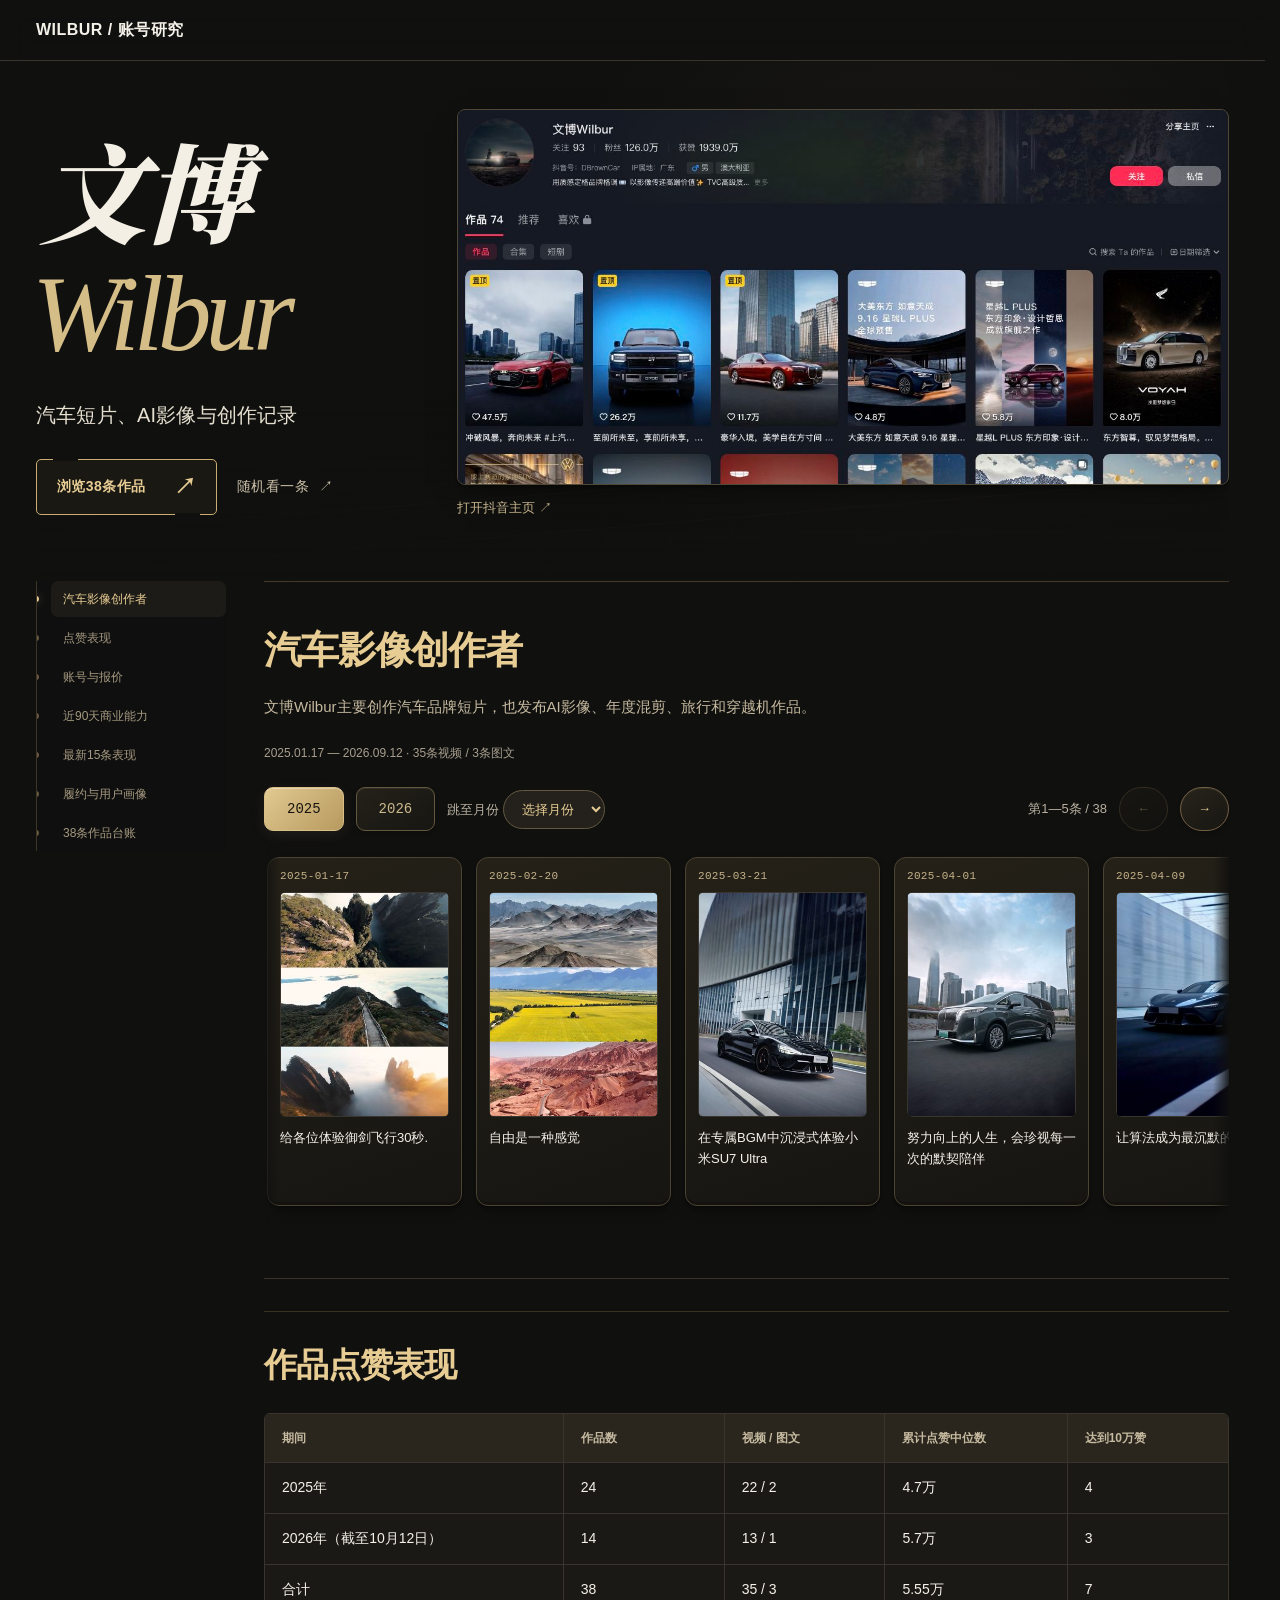
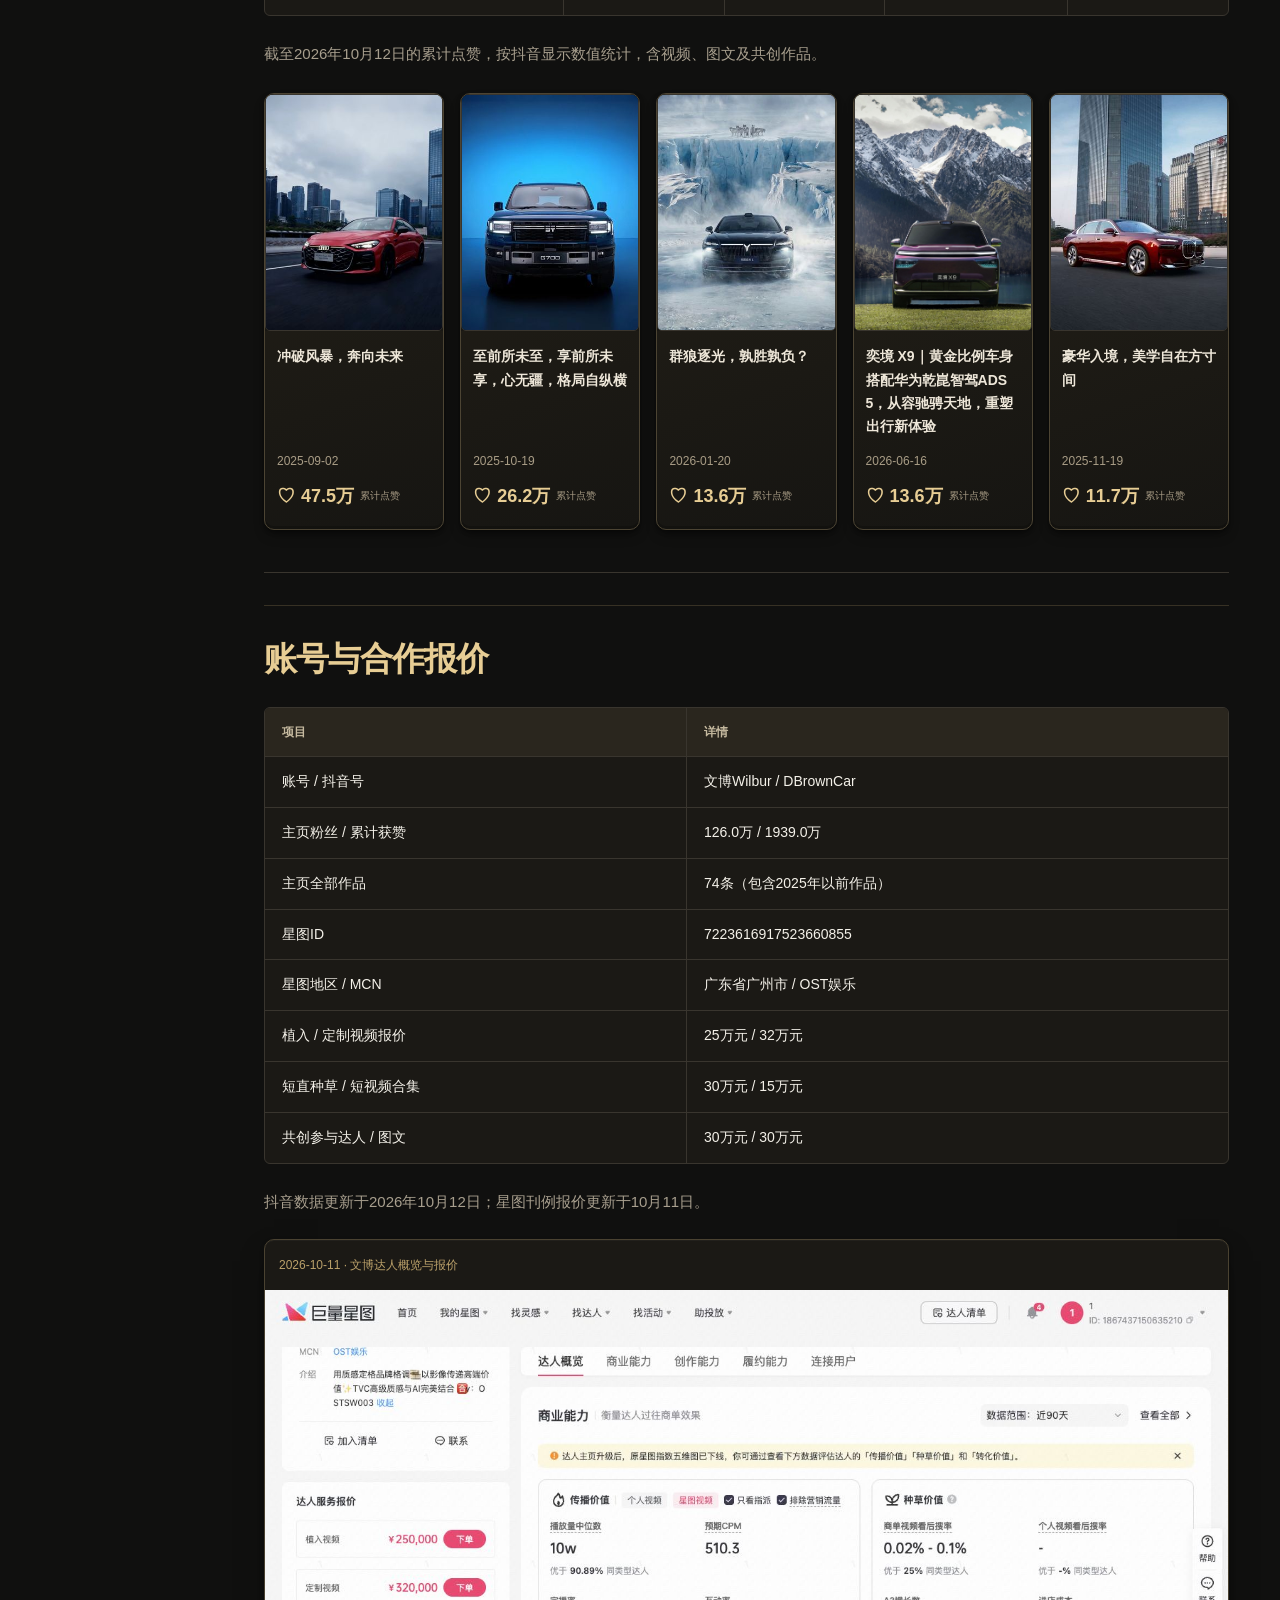
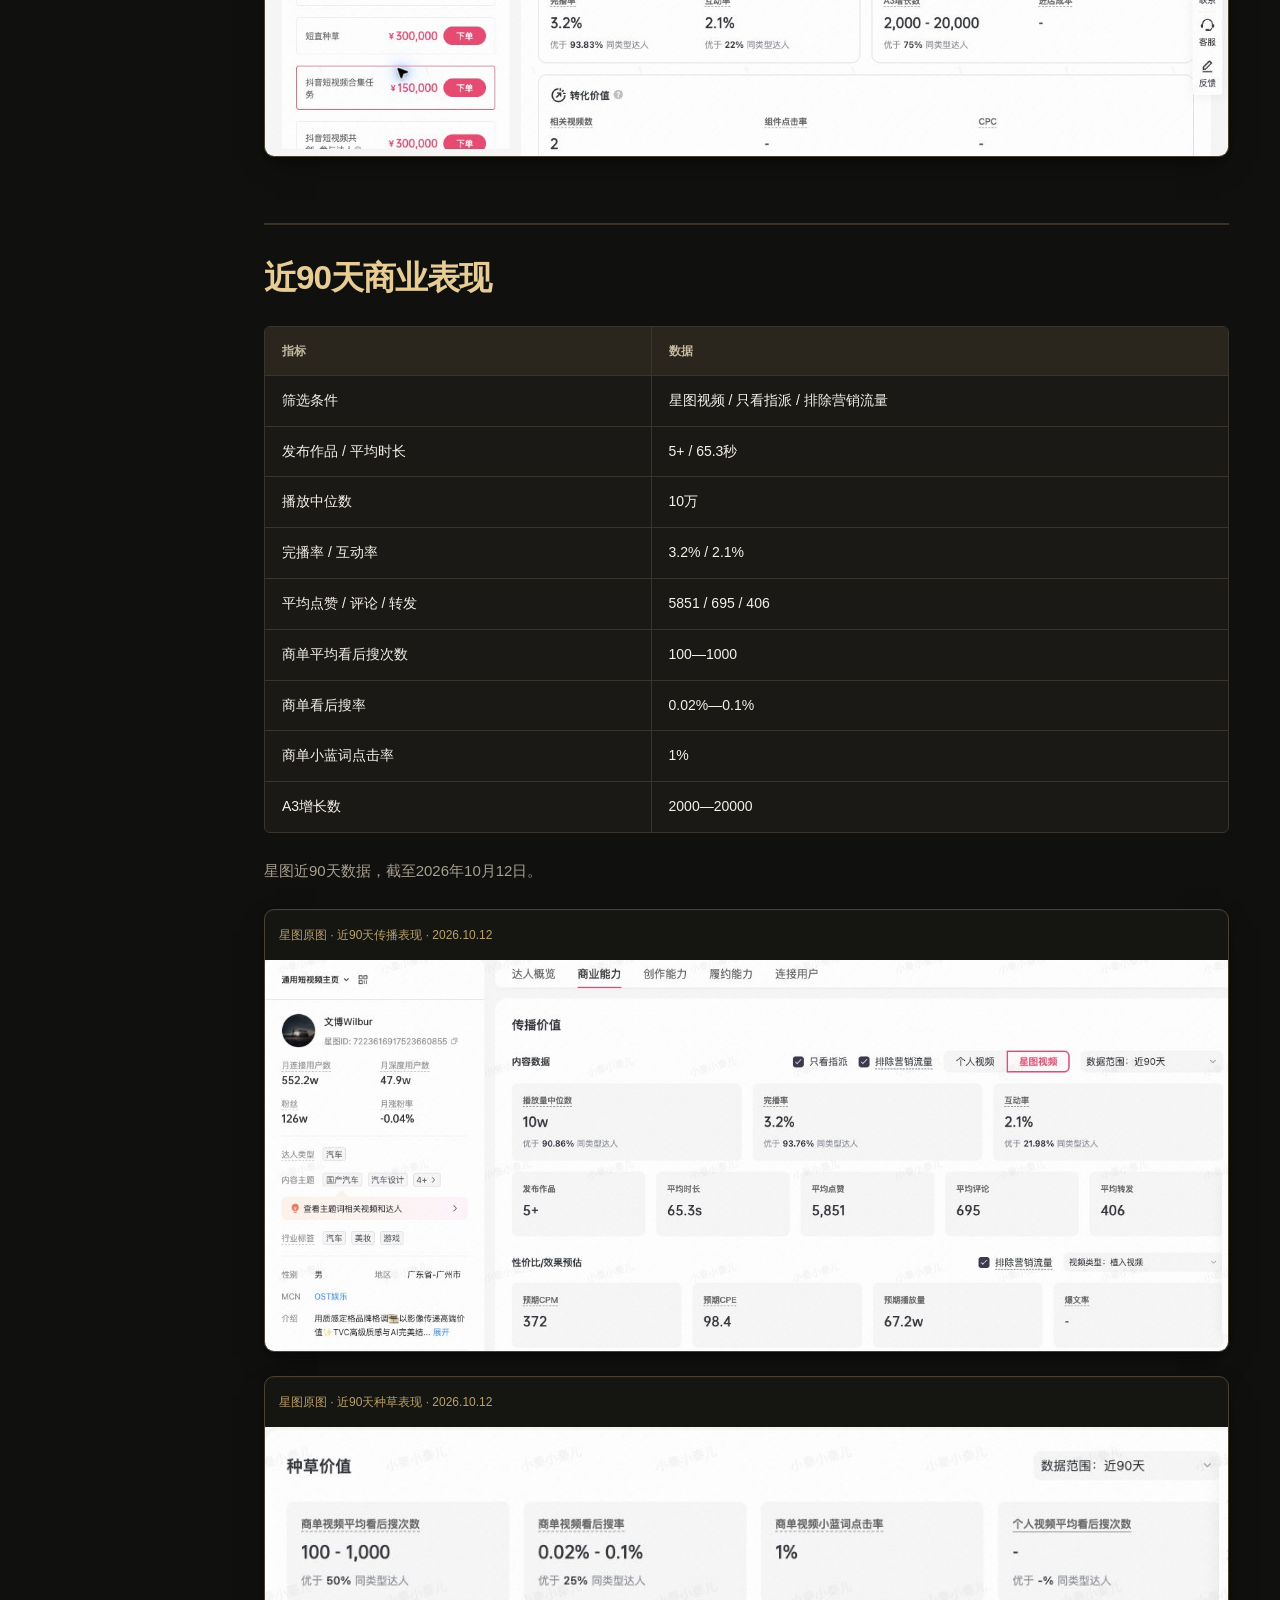
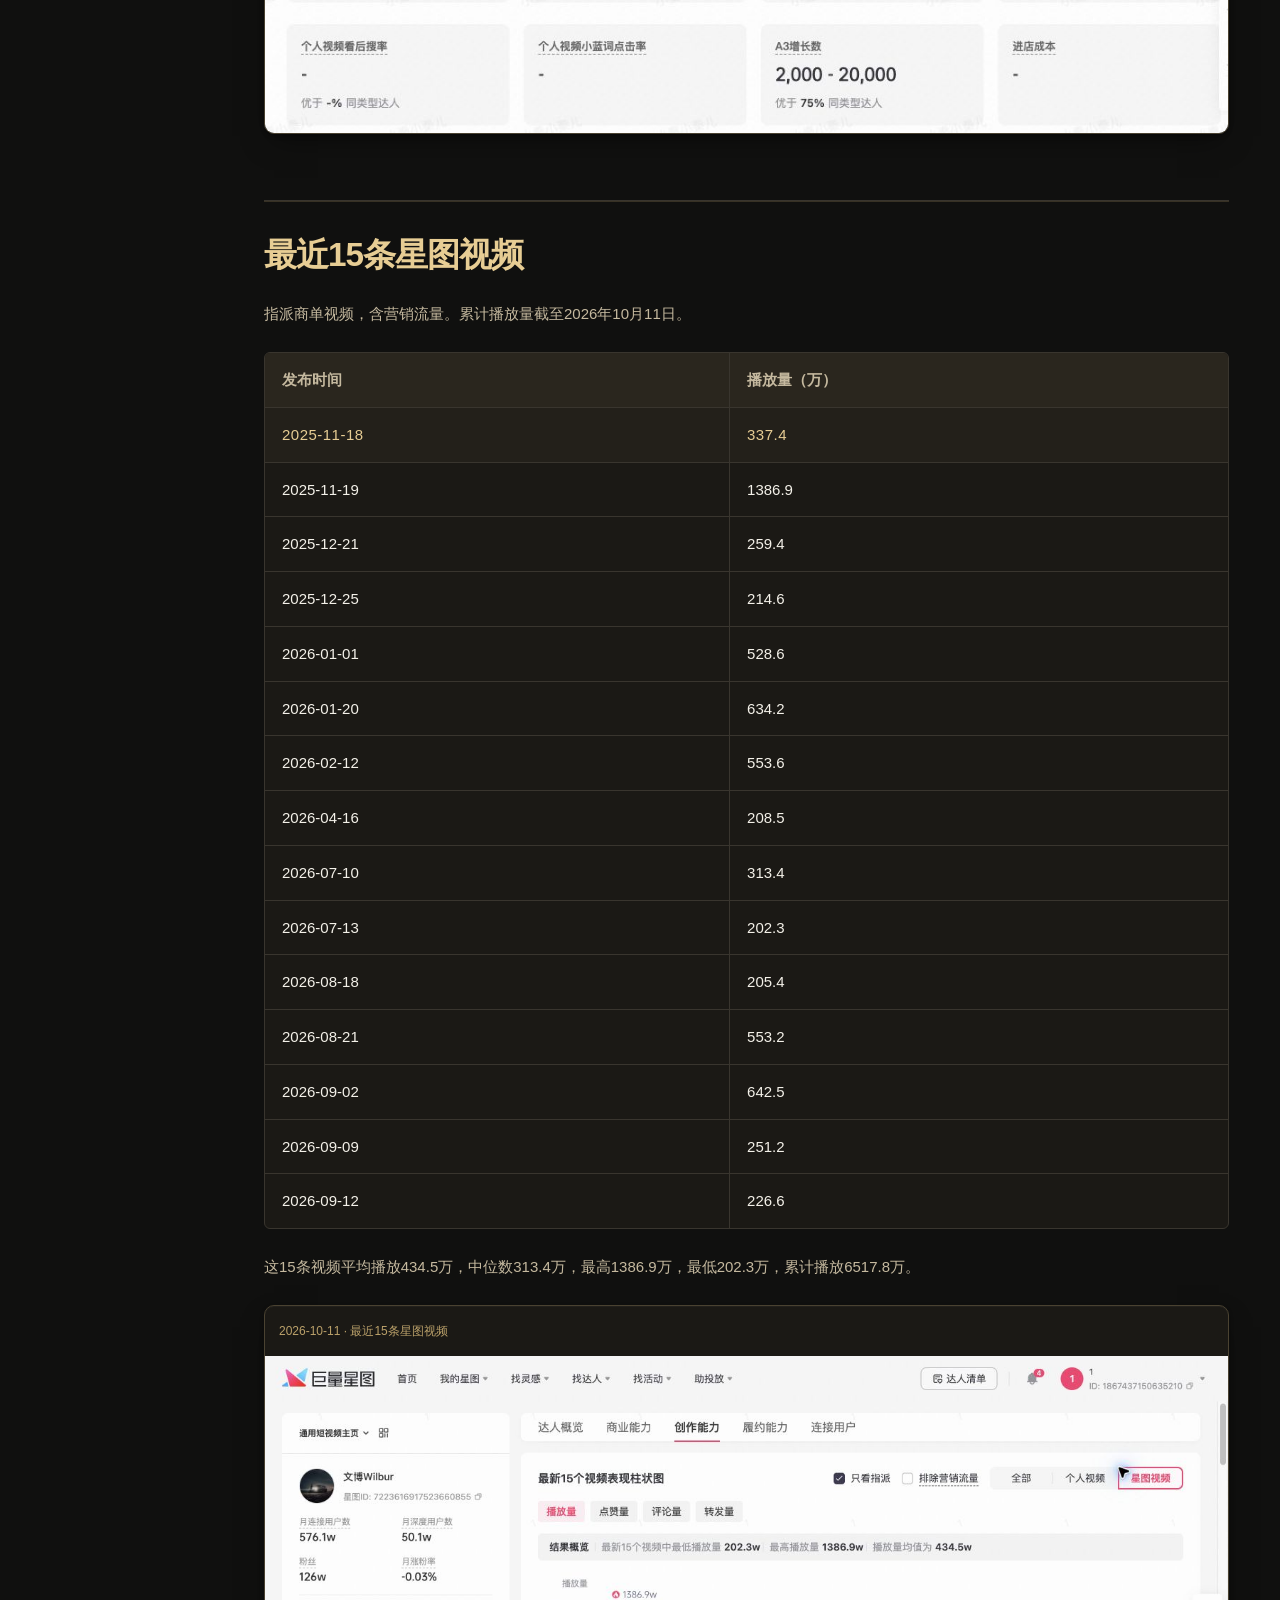
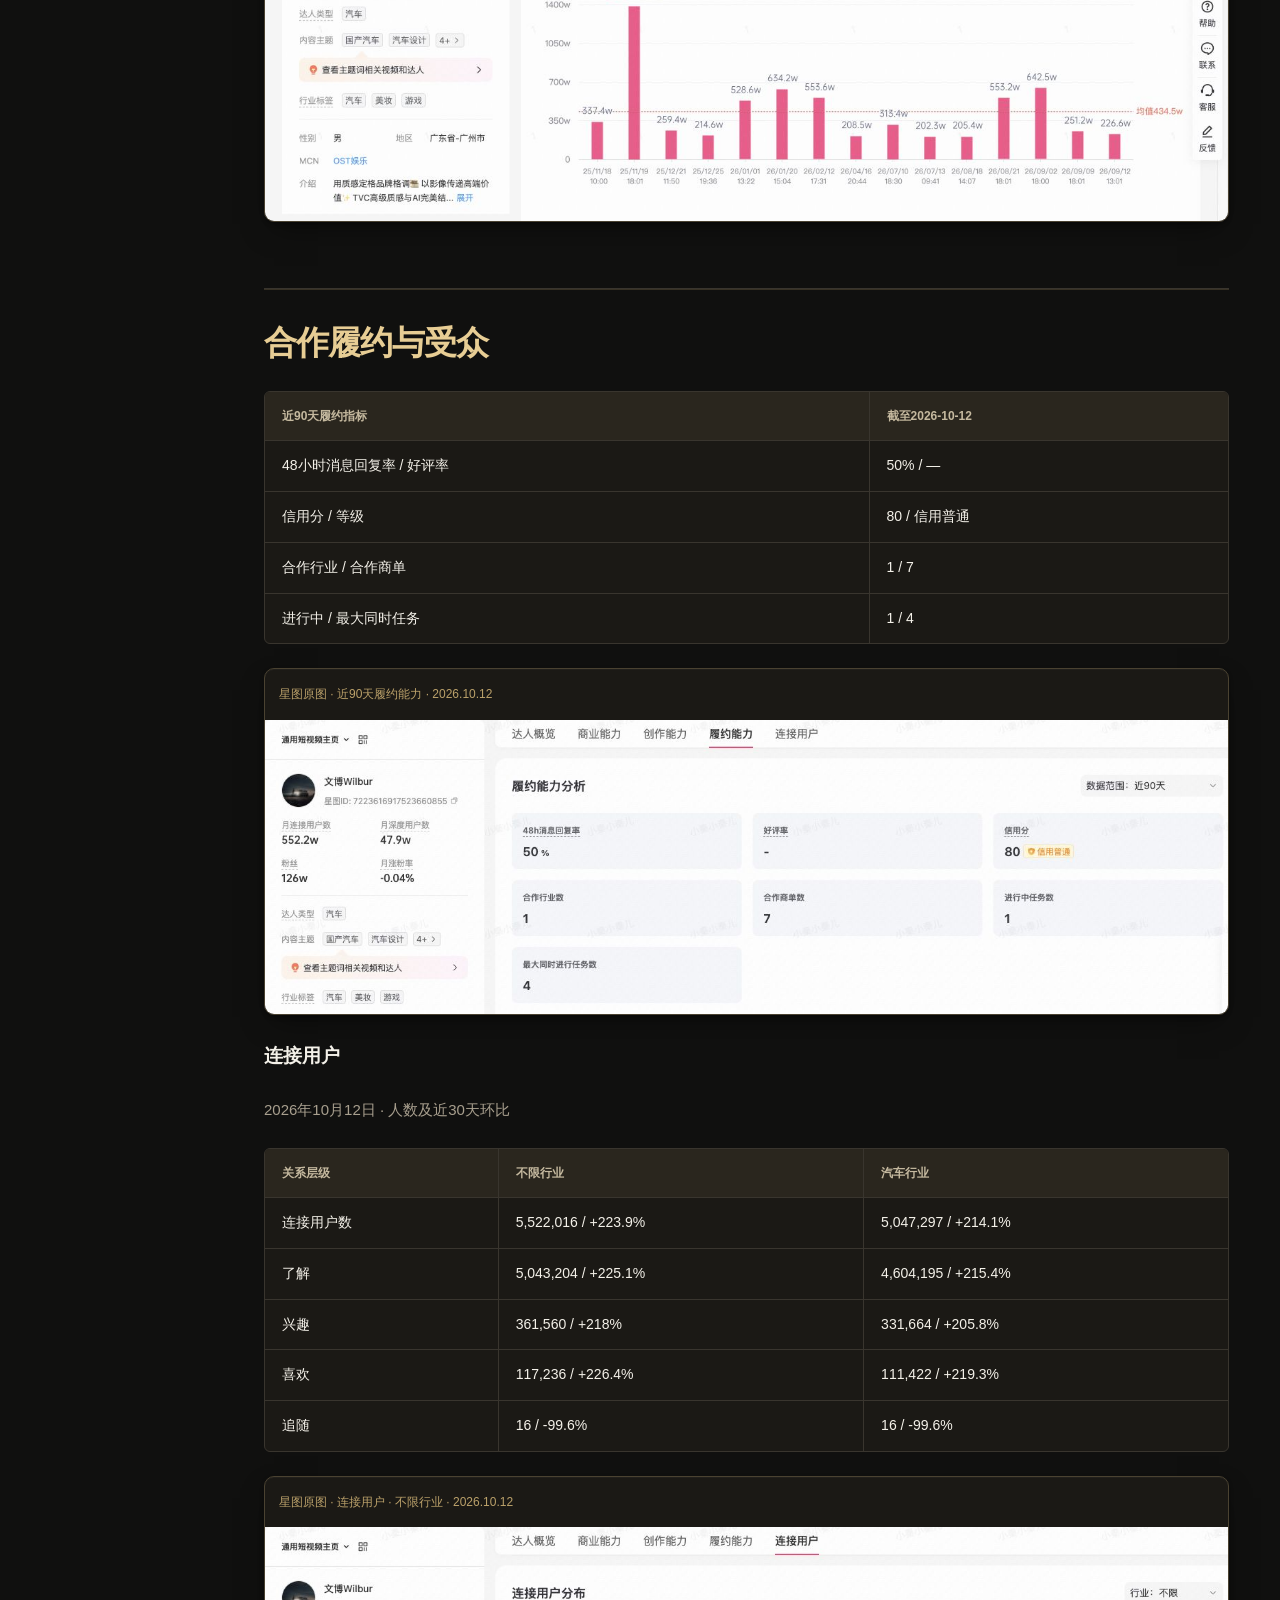
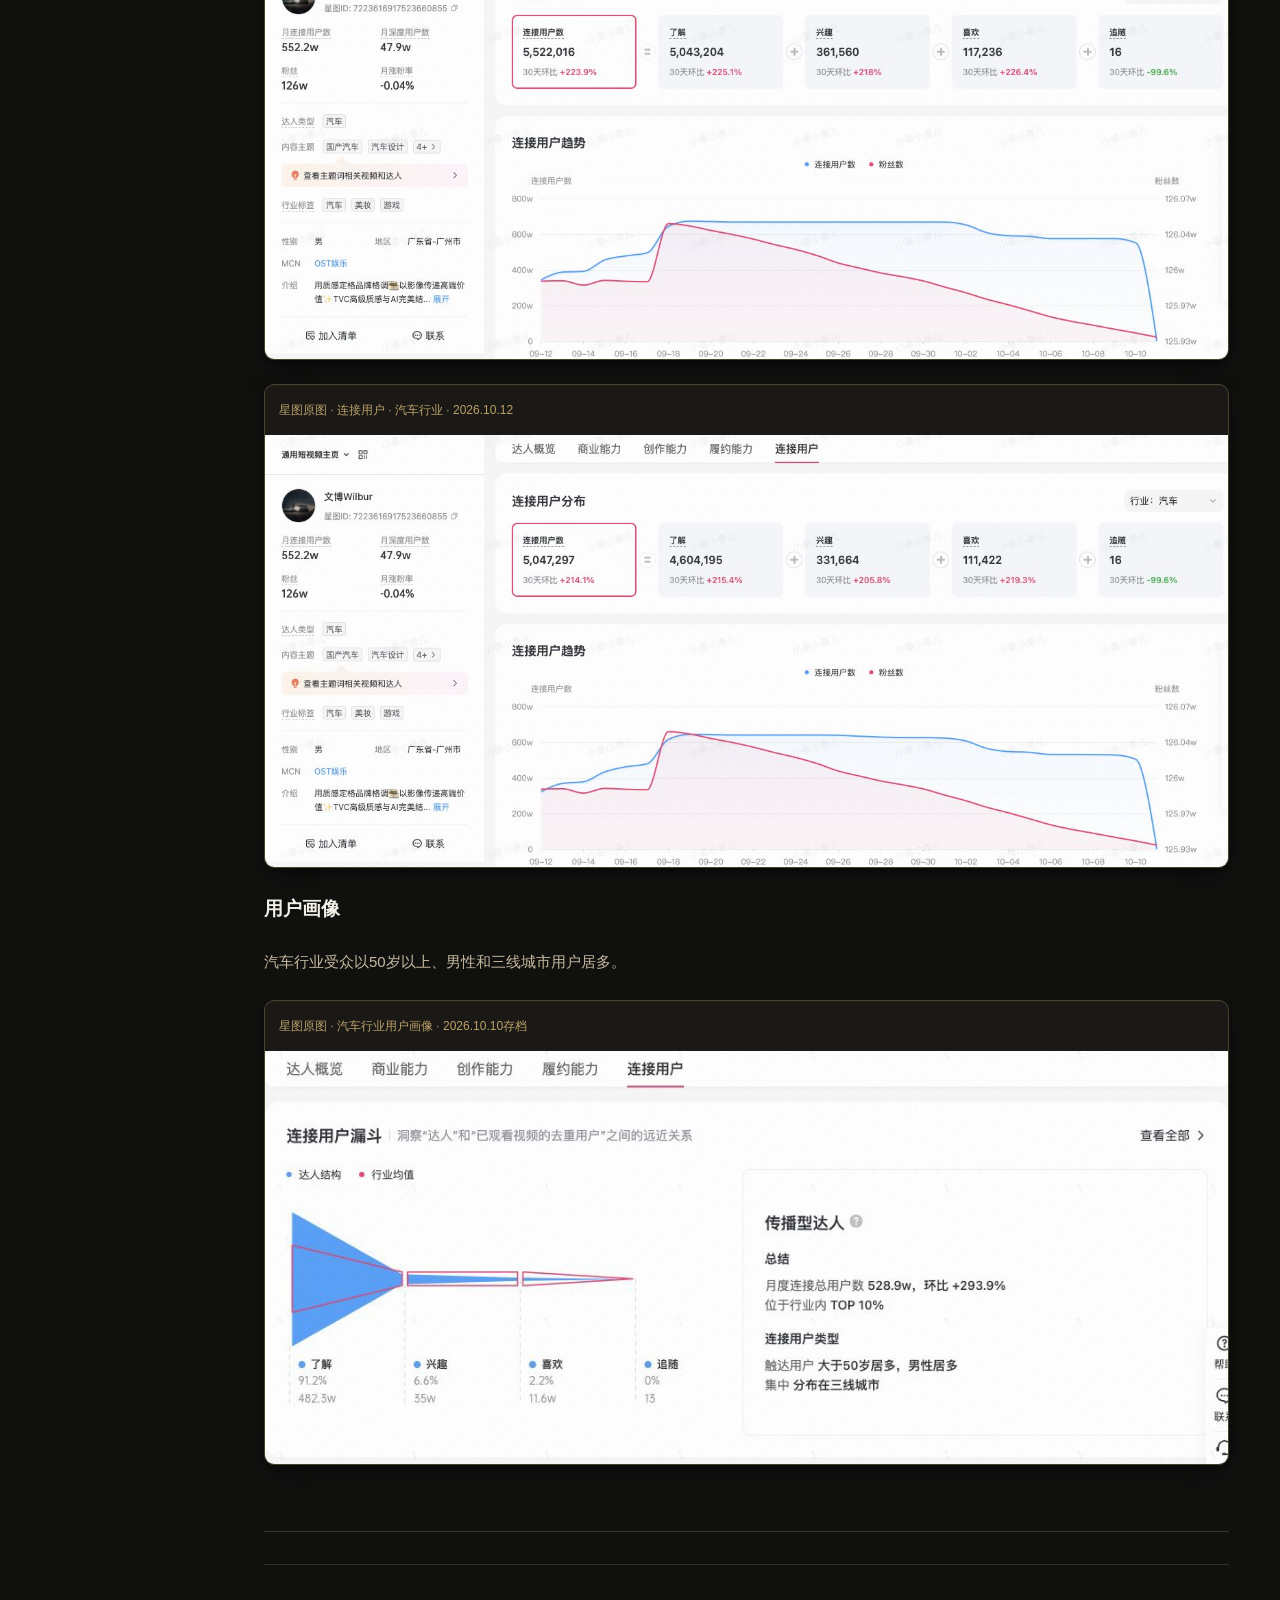
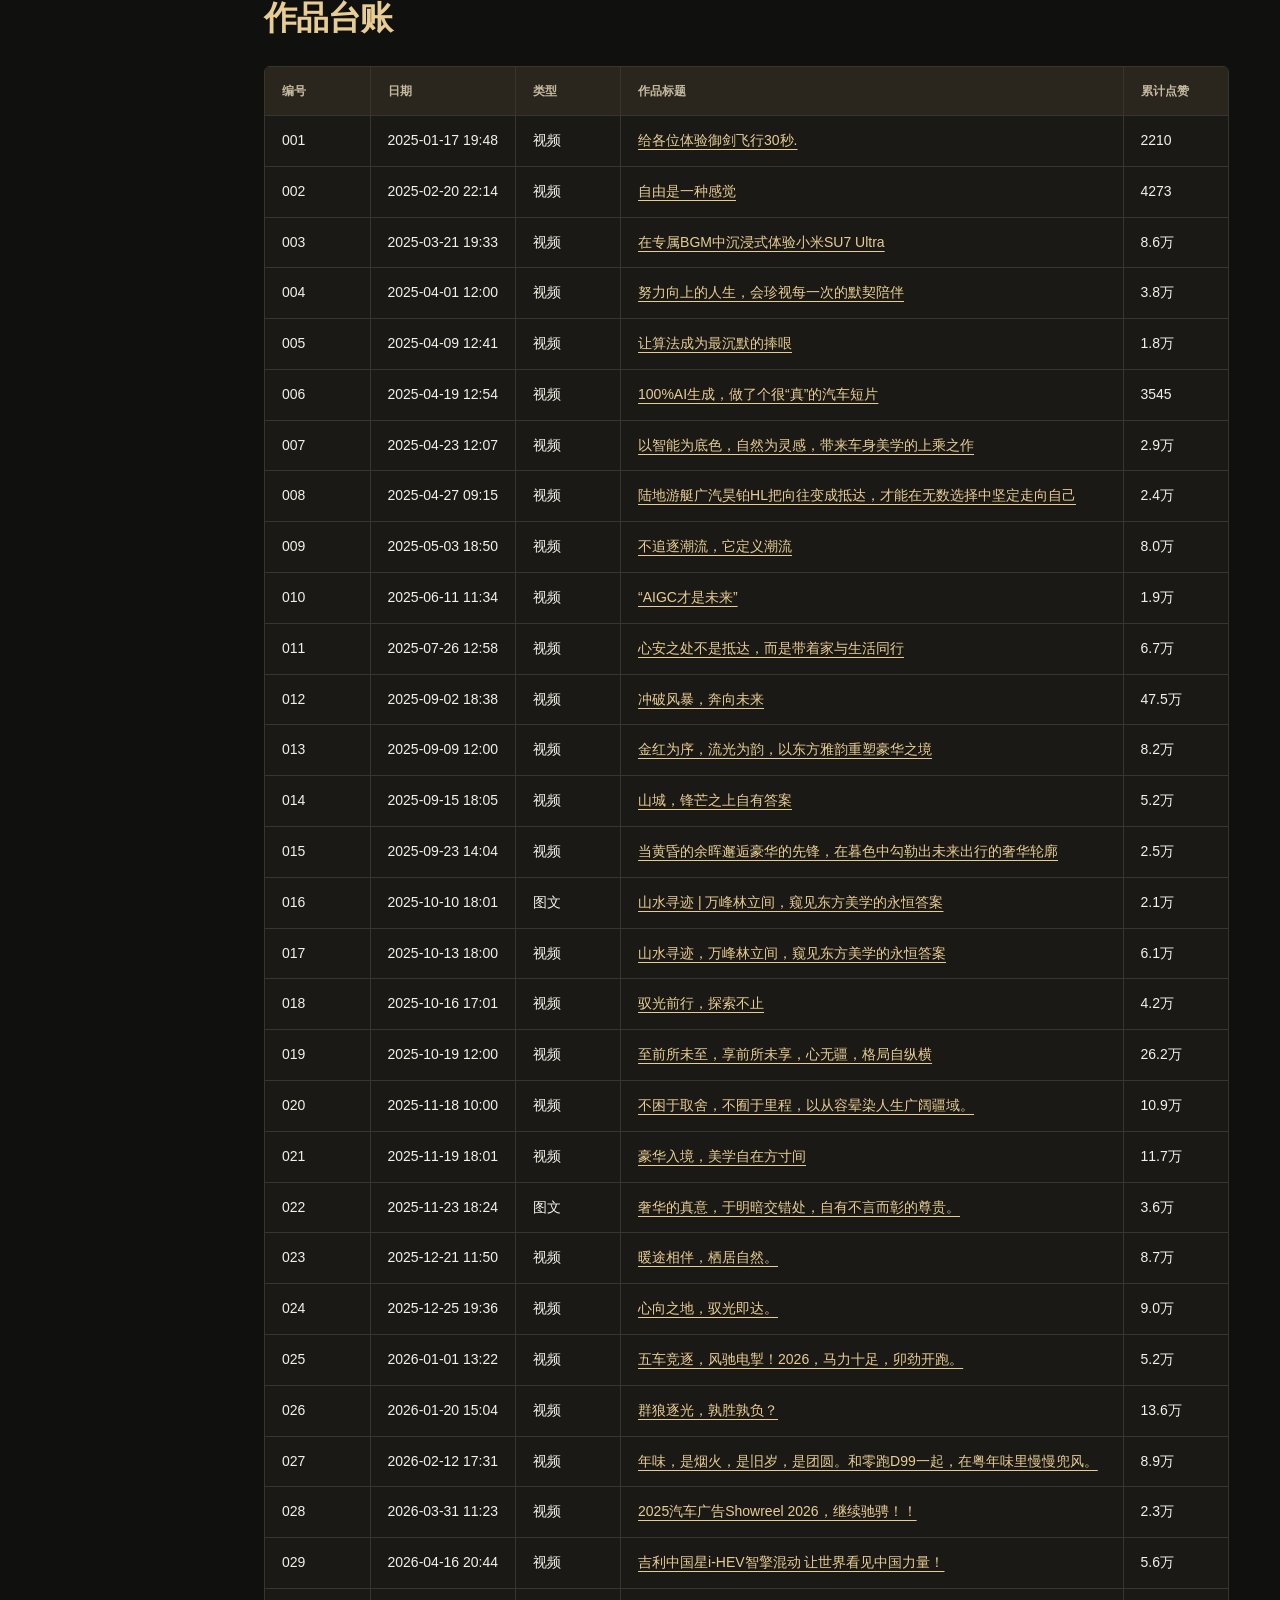
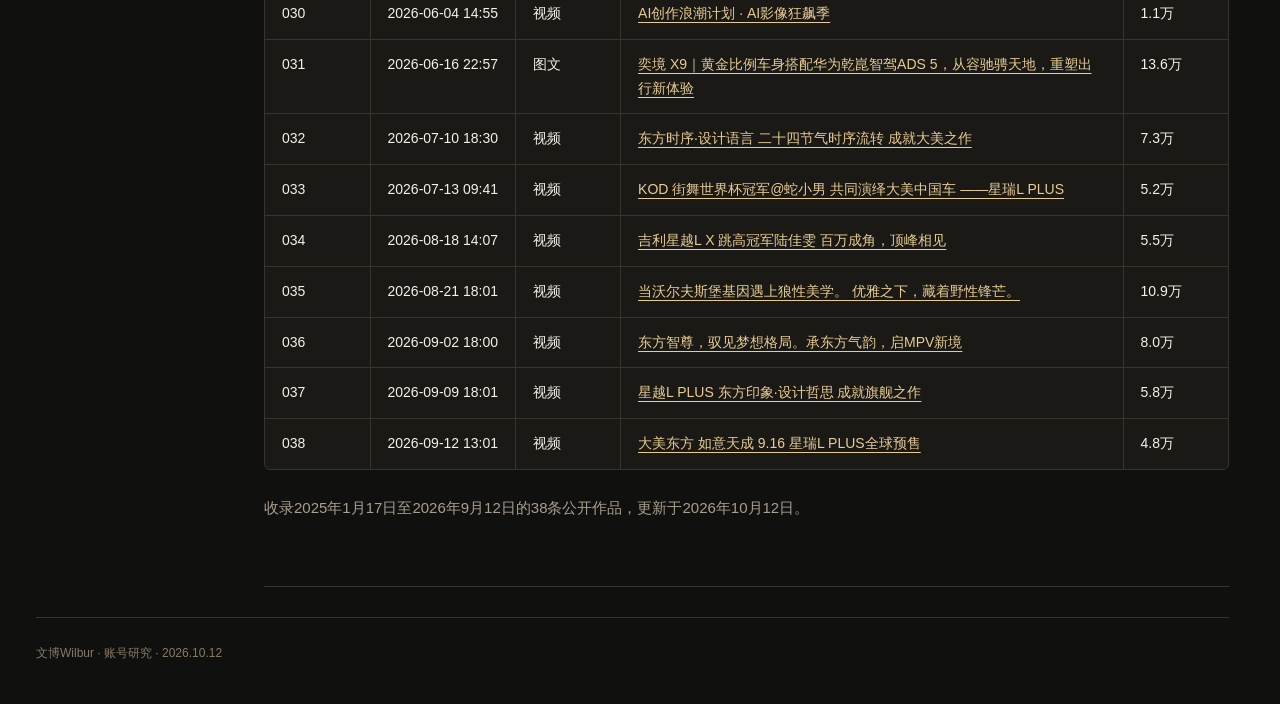
==== commit e288fe7b: "style: enlarge Wenbo title to match Wilbur size and slant" ====
--- a/index.html
+++ b/index.html
@@ -1,4 +1,4 @@
-<!doctype html><html lang="zh-CN"><head><meta charset="utf-8"><meta name="viewport" content="width=device-width, initial-scale=1"><meta name="description" content="文博Wilbur，2025年至今公开作品时间线、真实封面与账号研究。"><title>文博Wilbur · 汽车影像研究</title><link rel="stylesheet" href="style.css"><link rel="stylesheet" href="wilbur.css?v=wenbo-slant-20261013"></head><body><header><div class="top"><a class="brand" href="#">WILBUR / 账号研究</a></div><div class="progress"></div></header><div class="hero modern-hero"><div class="hero-copy"><h1><span class="hero-name-cn">文博</span><span class="hero-name-en">Wilbur</span></h1><p class="hero-line">汽车短片、AI影像与创作记录</p><div class="hero-actions"><a class="start-reading" href="#timeline"><span class="ui-key ui-key-top" aria-hidden="true"></span><span class="ui-cta-text">浏览38条作品</span><span class="ui-cta-arrow" aria-hidden="true">↗</span><span class="ui-key ui-key-bottom" aria-hidden="true"></span></a><button class="hero-random"><span>随机看一条</span><span class="ui-text-arrow" aria-hidden="true">↗</span></button></div></div><div class="hero-gallery hero-profile"><div class="hero-gallery-inner"><button class="image-zoom hero-profile-shot" aria-label="放大文博抖音主页截图"><img src="assets/profile.png" width="1270" height="620" alt="文博Wilbur抖音主页，2026年10月12日截图"></button></div><a class="hero-account-link" href="https://www.douyin.com/user/MS4wLjABAAAAfcsv6IHdVB71cKGKNNSVqhjQp4huaR9O1pH9JF8JLadHslhi8GFaHE6Z5acv9zec" target="_blank" rel="noopener">打开抖音主页 ↗</a></div><div class="drive-scene" aria-hidden="true"><div class="drive-grid"></div><div class="drive-lane lane-one"></div><div class="drive-lane lane-two"></div><div class="drive-light"></div></div></div><div class="layout"><nav class="side" aria-label="报告目录"><a class="outline-link" href="#timeline">汽车影像创作者</a><a class="outline-link" href="#performance">点赞表现</a><a class="outline-link" href="#star">账号与报价</a><a class="outline-link" href="#business">近90天商业能力</a><a class="outline-link" href="#creative">最新15条表现</a><a class="outline-link" href="#audience">履约与用户画像</a><a class="outline-link" href="#ledger">38条作品台账</a></nav><main><section id="timeline"><div class="section-head"><h2>汽车影像创作者</h2></div><p class="creator-intro">文博Wilbur主要创作汽车品牌短片，也发布AI影像、年度混剪、旅行和穿越机作品。</p><p class="scope-line">2025.01.17 — 2026.09.12 · 35条视频 / 3条图文</p><div class="film-toolbar"><button class="film-year" data-year="2025">2025</button><button class="film-year" data-year="2026">2026</button><label>跳至月份 <select id="film-month"><option value="">选择月份</option><option>2025-01</option><option>2025-02</option><option>2025-03</option><option>2025-04</option><option>2025-05</option><option>2025-06</option><option>2025-07</option><option>2025-09</option><option>2025-10</option><option>2025-11</option><option>2025-12</option><option>2026-01</option><option>2026-02</option><option>2026-03</option><option>2026-04</option><option>2026-06</option><option>2026-07</option><option>2026-08</option><option>2026-09</option></select></label><span id="film-progress"></span><button id="film-prev" class="btn" aria-label="向更早作品移动">←</button><button id="film-next" class="btn" aria-label="向更新作品移动">→</button></div><div class="film-stage"><div class="film-track" tabindex="0" aria-label="按时间正序的作品胶片带"><button class="film-card" data-i="0" aria-label="第1条，2025-01-17，给各位体验御剑飞行30秒."><time>2025-01-17<em></em></time><span class="film-art"><img class="film-cover" loading="lazy" src="covers/7460849857859685692.jpg" width="323" height="430" alt="原作品封面：给各位体验御剑飞行30秒."></span><strong>给各位体验御剑飞行30秒.</strong></button><button class="film-card" data-i="1" aria-label="第2条，2025-02-20，自由是一种感觉"><time>2025-02-20<em></em></time><span class="film-art"><img class="film-cover" loading="lazy" src="covers/7473504563211816249.jpg" width="323" height="430" alt="原作品封面：自由是一种感觉"></span><strong>自由是一种感觉</strong></button><button class="film-card" data-i="2" aria-label="第3条，2025-03-21，在专属BGM中沉浸式体验小米SU7 Ultra"><time>2025-03-21<em></em></time><span class="film-art"><img class="film-cover" loading="lazy" src="covers/7484195742333127995.jpg" width="323" height="430" alt="原作品封面：在专属BGM中沉浸式体验小米SU7 Ultra"></span><strong>在专属BGM中沉浸式体验小米SU7 Ultra</strong></button><button class="film-card" data-i="3" aria-label="第4条，2025-04-01，努力向上的人生，会珍视每一次的默契陪伴"><time>2025-04-01<em></em></time><span class="film-art"><img class="film-cover" loading="lazy" src="covers/7486715887626587451.jpg" width="323" height="430" alt="原作品封面：努力向上的人生，会珍视每一次的默契陪伴"></span><strong>努力向上的人生，会珍视每一次的默契陪伴</strong></button><button class="film-card" data-i="4" aria-label="第5条，2025-04-09，让算法成为最沉默的捧哏"><time>2025-04-09<em></em></time><span class="film-art"><img class="film-cover" loading="lazy" src="covers/7491168813887540539.jpg" width="323" height="430" alt="原作品封面：让算法成为最沉默的捧哏"></span><strong>让算法成为最沉默的捧哏</strong></button><button class="film-card" data-i="5" aria-label="第6条，2025-04-19，100%AI生成，做了个很“真”的汽车短片"><time>2025-04-19<em></em></time><span class="film-art"><img class="film-cover" loading="lazy" src="covers/7494883052229807418.jpg" width="323" height="430" alt="原作品封面：100%AI生成，做了个很“真”的汽车短片"></span><strong>100%AI生成，做了个很“真”的汽车短片</strong></button><button class="film-card" data-i="6" aria-label="第7条，2025-04-23，以智能为底色，自然为灵感，带来车身美学的上乘之作"><time>2025-04-23<em></em></time><span class="film-art"><img class="film-cover" loading="lazy" src="covers/7496184394651045179.jpg" width="323" height="430" alt="原作品封面：以智能为底色，自然为灵感，带来车身美学的上乘之作"></span><strong>以智能为底色，自然为灵感，带来车身美学的上乘之作</strong></button><button class="film-card" data-i="7" aria-label="第8条，2025-04-27，陆地游艇广汽昊铂HL把向往变成抵达，才能在无数选择中坚定走向自己"><time>2025-04-27<em></em></time><span class="film-art"><img class="film-cover" loading="lazy" src="covers/7497611413758774587.jpg" width="323" height="430" alt="原作品封面：陆地游艇广汽昊铂HL把向往变成抵达，才能在无数选择中坚定走向自己"></span><strong>陆地游艇广汽昊铂HL把向往变成抵达，才能在无数选择中坚定走向自己</strong></button><button class="film-card" data-i="8" aria-label="第9条，2025-05-03，不追逐潮流，它定义潮流"><time>2025-05-03<em></em></time><span class="film-art"><img class="film-cover" loading="lazy" src="covers/7500148041053654332.jpg" width="323" height="430" alt="原作品封面：不追逐潮流，它定义潮流"></span><strong>不追逐潮流，它定义潮流</strong></button><button class="film-card" data-i="9" aria-label="第10条，2025-06-11，“AIGC才是未来”"><time>2025-06-11<em></em></time><span class="film-art"><img class="film-cover" loading="lazy" src="covers/7514529995629612345.jpg" width="323" height="430" alt="原作品封面：“AIGC才是未来”"></span><strong>“AIGC才是未来”</strong></button><button class="film-card" data-i="10" aria-label="第11条，2025-07-26，心安之处不是抵达，而是带着家与生活同行"><time>2025-07-26<em></em></time><span class="film-art"><img class="film-cover" loading="lazy" src="covers/7531233582686326074.jpg" width="323" height="430" alt="原作品封面：心安之处不是抵达，而是带着家与生活同行"></span><strong>心安之处不是抵达，而是带着家与生活同行</strong></button><button class="film-card" data-i="11" aria-label="第12条，2025-09-02，冲破风暴，奔向未来"><time>2025-09-02<em></em></time><span class="film-art"><img class="film-cover" loading="lazy" src="covers/7545371178350546234.jpg" width="323" height="430" alt="原作品封面：冲破风暴，奔向未来"></span><strong>冲破风暴，奔向未来</strong></button><button class="film-card" data-i="12" aria-label="第13条，2025-09-09，金红为序，流光为韵，以东方雅韵重塑豪华之境"><time>2025-09-09<em></em></time><span class="film-art"><img class="film-cover" loading="lazy" src="covers/7547738810286624059.jpg" width="323" height="430" alt="原作品封面：金红为序，流光为韵，以东方雅韵重塑豪华之境"></span><strong>金红为序，流光为韵，以东方雅韵重塑豪华之境</strong></button><button class="film-card" data-i="13" aria-label="第14条，2025-09-15，山城，锋芒之上自有答案"><time>2025-09-15<em></em></time><span class="film-art"><img class="film-cover" loading="lazy" src="covers/7549793632922209596.jpg" width="323" height="430" alt="原作品封面：山城，锋芒之上自有答案"></span><strong>山城，锋芒之上自有答案</strong></button><button class="film-card" data-i="14" aria-label="第15条，2025-09-23，当黄昏的余晖邂逅豪华的先锋，在暮色中勾勒出未来出行的奢华轮廓"><time>2025-09-23<em></em></time><span class="film-art"><img class="film-cover" loading="lazy" src="covers/7553161465496603962.jpg" width="323" height="430" alt="原作品封面：当黄昏的余晖邂逅豪华的先锋，在暮色中勾勒出未来出行的奢华轮廓"></span><strong>当黄昏的余晖邂逅豪华的先锋，在暮色中勾勒出未来出行的奢华轮廓</strong></button><button class="film-card" data-i="15" aria-label="第16条，2025-10-10，山水寻迹 | 万峰林立间，窥见东方美学的永恒答案"><time>2025-10-10<em>图文</em></time><span class="film-art"><img class="film-cover" loading="lazy" src="covers/7559184441769659705.jpg" width="323" height="430" alt="原作品封面：山水寻迹 | 万峰林立间，窥见东方美学的永恒答案"></span><strong>山水寻迹 | 万峰林立间，窥见东方美学的永恒答案</strong></button><button class="film-card" data-i="16" aria-label="第17条，2025-10-13，山水寻迹，万峰林立间，窥见东方美学的永恒答案"><time>2025-10-13<em></em></time><span class="film-art"><img class="film-cover" loading="lazy" src="covers/7560275098596412732.jpg" width="323" height="430" alt="原作品封面：山水寻迹，万峰林立间，窥见东方美学的永恒答案"></span><strong>山水寻迹，万峰林立间，窥见东方美学的永恒答案</strong></button><button class="film-card" data-i="17" aria-label="第18条，2025-10-16，驭光前行，探索不止"><time>2025-10-16<em></em></time><span class="film-art"><img class="film-cover" loading="lazy" src="covers/7561687374112836923.jpg" width="323" height="430" alt="原作品封面：驭光前行，探索不止"></span><strong>驭光前行，探索不止</strong></button><button class="film-card" data-i="18" aria-label="第19条，2025-10-19，至前所未至，享前所未享，心无疆，格局自纵横"><time>2025-10-19<em></em></time><span class="film-art"><img class="film-cover" loading="lazy" src="covers/7562530556215774521.jpg" width="323" height="430" alt="原作品封面：至前所未至，享前所未享，心无疆，格局自纵横"></span><strong>至前所未至，享前所未享，心无疆，格局自纵横</strong></button><button class="film-card" data-i="19" aria-label="第20条，2025-11-18，不困于取舍，不囿于里程，以从容晕染人生广阔疆域。"><time>2025-11-18<em></em></time><span class="film-art"><img class="film-cover" loading="lazy" src="covers/7572166191164514993.jpg" width="323" height="430" alt="原作品封面：不困于取舍，不囿于里程，以从容晕染人生广阔疆域。"></span><strong>不困于取舍，不囿于里程，以从容晕染人生广阔疆域。</strong></button><button class="film-card" data-i="20" aria-label="第21条，2025-11-19，豪华入境，美学自在方寸间"><time>2025-11-19<em></em></time><span class="film-art"><img class="film-cover" loading="lazy" src="covers/7574335920816932209.jpg" width="323" height="430" alt="原作品封面：豪华入境，美学自在方寸间"></span><strong>豪华入境，美学自在方寸间</strong></button><button class="film-card" data-i="21" aria-label="第22条，2025-11-23，奢华的真意，于明暗交错处，自有不言而彰的尊贵。"><time>2025-11-23<em>图文</em></time><span class="film-art"><img class="film-cover" loading="lazy" src="covers/7575854670037477297.jpg" width="323" height="430" alt="原作品封面：奢华的真意，于明暗交错处，自有不言而彰的尊贵。"></span><strong>奢华的真意，于明暗交错处，自有不言而彰的尊贵。</strong></button><button class="film-card" data-i="22" aria-label="第23条，2025-12-21，暖途相伴，栖居⾃然。"><time>2025-12-21<em></em></time><span class="film-art"><img class="film-cover" loading="lazy" src="covers/7585995519324622138.jpg" width="323" height="430" alt="原作品封面：暖途相伴，栖居⾃然。"></span><strong>暖途相伴，栖居⾃然。</strong></button><button class="film-card" data-i="23" aria-label="第24条，2025-12-25，⼼向之地，驭光即达。"><time>2025-12-25<em></em></time><span class="film-art"><img class="film-cover" loading="lazy" src="covers/7587733475689893169.jpg" width="323" height="430" alt="原作品封面：⼼向之地，驭光即达。"></span><strong>⼼向之地，驭光即达。</strong></button><button class="film-card" data-i="24" aria-label="第25条，2026-01-01，五车竞逐，风驰电掣！2026，马力十足，卯劲开跑。"><time>2026-01-01<em></em></time><span class="film-art"><img class="film-cover" loading="lazy" src="covers/7590233492169607345.jpg" width="323" height="430" alt="原作品封面：五车竞逐，风驰电掣！2026，马力十足，卯劲开跑。"></span><strong>五车竞逐，风驰电掣！2026，马力十足，卯劲开跑。</strong></button><button class="film-card" data-i="25" aria-label="第26条，2026-01-20，群狼逐光，孰胜孰负？"><time>2026-01-20<em></em></time><span class="film-art"><img class="film-cover" loading="lazy" src="covers/7592557908073819897.jpg" width="323" height="430" alt="原作品封面：群狼逐光，孰胜孰负？"></span><strong>群狼逐光，孰胜孰负？</strong></button><button class="film-card" data-i="26" aria-label="第27条，2026-02-12，年味，是烟火，是旧岁，是团圆。和零跑D99一起，在粤年味里慢慢兜风。"><time>2026-02-12<em></em></time><span class="film-art"><img class="film-cover" loading="lazy" src="covers/7605835552190137521.jpg" width="323" height="430" alt="原作品封面：年味，是烟火，是旧岁，是团圆。和零跑D99一起，在粤年味里慢慢兜风。"></span><strong>年味，是烟火，是旧岁，是团圆。和零跑D99一起，在粤年味里慢慢兜风。</strong></button><button class="film-card" data-i="27" aria-label="第28条，2026-03-31，2025汽车广告Showreel 2026，继续驰骋！！"><time>2026-03-31<em></em></time><span class="film-art"><img class="film-cover" loading="lazy" src="covers/7623252483519467121.jpg" width="323" height="430" alt="原作品封面：2025汽车广告Showreel 2026，继续驰骋！！"></span><strong>2025汽车广告Showreel 2026，继续驰骋！！</strong></button><button class="film-card" data-i="28" aria-label="第29条，2026-04-16，吉利中国星i-HEV智擎混动 让世界看见中国力量！"><time>2026-04-16<em></em></time><span class="film-art"><img class="film-cover" loading="lazy" src="covers/7629303437021433521.jpg" width="323" height="430" alt="原作品封面：吉利中国星i-HEV智擎混动 让世界看见中国力量！"></span><strong>吉利中国星i-HEV智擎混动 让世界看见中国力量！</strong></button><button class="film-card" data-i="29" aria-label="第30条，2026-06-04，AI创作浪潮计划 · AI影像狂飙季"><time>2026-06-04<em></em></time><span class="film-art"><img class="film-cover" loading="lazy" src="covers/7647430247970068091.jpg" width="323" height="430" alt="原作品封面：AI创作浪潮计划 · AI影像狂飙季"></span><strong>AI创作浪潮计划 · AI影像狂飙季</strong></button><button class="film-card" data-i="30" aria-label="第31条，2026-06-16，奕境 X9｜黄金比例车身搭配华为乾崑智驾ADS 5，从容驰骋天地，重塑出行新体验"><time>2026-06-16<em>图文</em></time><span class="film-art"><img class="film-cover" loading="lazy" src="covers/7652002006555969009.jpg" width="323" height="430" alt="原作品封面：奕境 X9｜黄金比例车身搭配华为乾崑智驾ADS 5，从容驰骋天地，重塑出行新体验"></span><strong>奕境 X9｜黄金比例车身搭配华为乾崑智驾ADS 5，从容驰骋天地，重塑出行新体验</strong></button><button class="film-card" data-i="31" aria-label="第32条，2026-07-10，东方时序·设计语言 二十四节气时序流转 成就大美之作"><time>2026-07-10<em></em></time><span class="film-art"><img class="film-cover" loading="lazy" src="covers/7660794986871860593.jpg" width="323" height="430" alt="原作品封面：东方时序·设计语言 二十四节气时序流转 成就大美之作"></span><strong>东方时序·设计语言 二十四节气时序流转 成就大美之作</strong></button><button class="film-card" data-i="32" aria-label="第33条，2026-07-13，KOD 街舞世界杯冠军@蛇小男 共同演绎大美中国车 ——星瑞L PLUS"><time>2026-07-13<em></em></time><span class="film-art"><img class="film-cover" loading="lazy" src="covers/7661229748567771761.jpg" width="323" height="430" alt="原作品封面：KOD 街舞世界杯冠军@蛇小男 共同演绎大美中国车 ——星瑞L PLUS"></span><strong>KOD 街舞世界杯冠军@蛇小男 共同演绎大美中国车 ——星瑞L PLUS</strong></button><button class="film-card" data-i="33" aria-label="第34条，2026-08-18，吉利星越L X 跳高冠军陆佳雯 百万成角，顶峰相见"><time>2026-08-18<em></em></time><span class="film-art"><img class="film-cover" loading="lazy" src="covers/7675209980656555249.jpg" width="323" height="430" alt="原作品封面：吉利星越L X 跳高冠军陆佳雯 百万成角，顶峰相见"></span><strong>吉利星越L X 跳高冠军陆佳雯 百万成角，顶峰相见</strong></button><button class="film-card" data-i="34" aria-label="第35条，2026-08-21，当沃尔夫斯堡基因遇上狼性美学。 优雅之下，藏着野性锋芒。"><time>2026-08-21<em></em></time><span class="film-art"><img class="film-cover" loading="lazy" src="covers/7676365872517425841.jpg" width="323" height="430" alt="原作品封面：当沃尔夫斯堡基因遇上狼性美学。 优雅之下，藏着野性锋芒。"></span><strong>当沃尔夫斯堡基因遇上狼性美学。 优雅之下，藏着野性锋芒。</strong></button><button class="film-card" data-i="35" aria-label="第36条，2026-09-02，东方智尊，驭见梦想格局。承东方气韵，启MPV新境"><time>2026-09-02<em></em></time><span class="film-art"><img class="film-cover" loading="lazy" src="covers/7680456800948410618.jpg" width="323" height="430" alt="原作品封面：东方智尊，驭见梦想格局。承东方气韵，启MPV新境"></span><strong>东方智尊，驭见梦想格局。承东方气韵，启MPV新境</strong></button><button class="film-card" data-i="36" aria-label="第37条，2026-09-09，星越L PLUS 东方印象·设计哲思 成就旗舰之作"><time>2026-09-09<em></em></time><span class="film-art"><img class="film-cover" loading="lazy" src="covers/7683412493729085049.jpg" width="323" height="430" alt="原作品封面：星越L PLUS 东方印象·设计哲思 成就旗舰之作"></span><strong>星越L PLUS 东方印象·设计哲思 成就旗舰之作</strong></button><button class="film-card" data-i="37" aria-label="第38条，2026-09-12，大美东方 如意天成 9.16 星瑞L PLUS全球预售"><time>2026-09-12<em></em></time><span class="film-art"><img class="film-cover" loading="lazy" src="covers/7684320614493136881.jpg" width="323" height="430" alt="原作品封面：大美东方 如意天成 9.16 星瑞L PLUS全球预售"></span><strong>大美东方 如意天成 9.16 星瑞L PLUS全球预售</strong></button></div></div></section><section id="research"><div class="research-group"><section class="research-card" id="performance"><div class="section-head"><h2>作品点赞表现</h2></div><div class="table-scroll"><table><tr><th>期间</th><th>作品数</th><th>视频 / 图文</th><th>累计点赞中位数</th><th>达到10万赞</th></tr><tr><td>2025年</td><td>24</td><td>22 / 2</td><td>4.7万</td><td>4</td></tr><tr><td>2026年（截至10月12日）</td><td>14</td><td>13 / 1</td><td>5.7万</td><td>3</td></tr><tr><td>合计</td><td>38</td><td>35 / 3</td><td>5.55万</td><td>7</td></tr></table></div><p class="source-note">截至2026年10月12日的累计点赞，按抖音显示数值统计，含视频、图文及共创作品。</p><div class="liked-grid"><a class="liked-card" href="https://www.douyin.com/video/7545371178350546234" target="_blank" rel="noopener" aria-label="打开冲破风暴，奔向未来"><div class="liked-card-art"><img src="covers/7545371178350546234.jpg" width="323" height="430" loading="lazy" alt="冲破风暴，奔向未来原作品封面"></div><div class="liked-card-info"><h3>冲破风暴，奔向未来</h3><time datetime="2025-09-02">2025-09-02</time><span class="liked-count"><span aria-hidden="true">♡</span> 47.5万<small>累计点赞</small></span></div></a><a class="liked-card" href="https://www.douyin.com/video/7562530556215774521" target="_blank" rel="noopener" aria-label="打开至前所未至，享前所未享，心无疆，格局自纵横"><div class="liked-card-art"><img src="covers/7562530556215774521.jpg" width="323" height="430" loading="lazy" alt="至前所未至，享前所未享，心无疆，格局自纵横原作品封面"></div><div class="liked-card-info"><h3>至前所未至，享前所未享，心无疆，格局自纵横</h3><time datetime="2025-10-19">2025-10-19</time><span class="liked-count"><span aria-hidden="true">♡</span> 26.2万<small>累计点赞</small></span></div></a><a class="liked-card" href="https://www.douyin.com/video/7592557908073819897" target="_blank" rel="noopener" aria-label="打开群狼逐光，孰胜孰负？"><div class="liked-card-art"><img src="covers/7592557908073819897.jpg" width="323" height="430" loading="lazy" alt="群狼逐光，孰胜孰负？原作品封面"></div><div class="liked-card-info"><h3>群狼逐光，孰胜孰负？</h3><time datetime="2026-01-20">2026-01-20</time><span class="liked-count"><span aria-hidden="true">♡</span> 13.6万<small>累计点赞</small></span></div></a><a class="liked-card" href="https://www.douyin.com/note/7652002006555969009" target="_blank" rel="noopener" aria-label="打开奕境 X9｜黄金比例车身搭配华为乾崑智驾ADS 5，从容驰骋天地，重塑出行新体验"><div class="liked-card-art"><img src="covers/7652002006555969009.jpg" width="323" height="430" loading="lazy" alt="奕境 X9｜黄金比例车身搭配华为乾崑智驾ADS 5，从容驰骋天地，重塑出行新体验原作品封面"></div><div class="liked-card-info"><h3>奕境 X9｜黄金比例车身搭配华为乾崑智驾ADS 5，从容驰骋天地，重塑出行新体验</h3><time datetime="2026-06-16">2026-06-16</time><span class="liked-count"><span aria-hidden="true">♡</span> 13.6万<small>累计点赞</small></span></div></a><a class="liked-card" href="https://www.douyin.com/video/7574335920816932209" target="_blank" rel="noopener" aria-label="打开豪华入境，美学自在方寸间"><div class="liked-card-art"><img src="covers/7574335920816932209.jpg" width="323" height="430" loading="lazy" alt="豪华入境，美学自在方寸间原作品封面"></div><div class="liked-card-info"><h3>豪华入境，美学自在方寸间</h3><time datetime="2025-11-19">2025-11-19</time><span class="liked-count"><span aria-hidden="true">♡</span> 11.7万<small>累计点赞</small></span></div></a></div></section></div><div class="research-group"><section class="research-card" id="star"><div class="section-head"><h2>账号与合作报价</h2></div><div class="table-scroll"><table><tr><th>项目</th><th>详情</th></tr><tr><td>账号 / 抖音号</td><td>文博Wilbur / DBrownCar</td></tr><tr><td>主页粉丝 / 累计获赞</td><td>126.0万 / 1939.0万</td></tr><tr><td>主页全部作品</td><td>74条（包含2025年以前作品）</td></tr><tr><td>星图ID</td><td>7223616917523660855</td></tr><tr><td>星图地区 / MCN</td><td>广东省广州市 / OST娱乐</td></tr><tr><td>植入 / 定制视频报价</td><td>25万元 / 32万元</td></tr><tr><td>短直种草 / 短视频合集</td><td>30万元 / 15万元</td></tr><tr><td>共创参与达人 / 图文</td><td>30万元 / 30万元</td></tr></table></div><p class="source-note">抖音数据更新于2026年10月12日；星图刊例报价更新于10月11日。</p><figure class="evidence-figure"><figcaption>2026-10-11 · 文博达人概览与报价</figcaption><button class="image-zoom" aria-label="放大2026-10-11 · 文博达人概览与报价"><img src="assets/summary.jpg" width="1355" height="655" loading="lazy" alt="2026-10-11 · 文博达人概览与报价"></button></figure></section><section class="research-card" id="business"><div class="section-head"><h2>近90天商业表现</h2></div><div class="table-scroll"><table><tr><th>指标</th><th>数据</th></tr><tr><td>筛选条件</td><td>星图视频 / 只看指派 / 排除营销流量</td></tr><tr><td>发布作品 / 平均时长</td><td>5+ / 65.3秒</td></tr><tr><td>播放中位数</td><td>10万</td></tr><tr><td>完播率 / 互动率</td><td>3.2% / 2.1%</td></tr><tr><td>平均点赞 / 评论 / 转发</td><td>5851 / 695 / 406</td></tr><tr><td>商单平均看后搜次数</td><td>100—1000</td></tr><tr><td>商单看后搜率</td><td>0.02%—0.1%</td></tr><tr><td>商单小蓝词点击率</td><td>1%</td></tr><tr><td>A3增长数</td><td>2000—20000</td></tr></table></div><p class="source-note">星图近90天数据，截至2026年10月12日。</p><figure class="evidence-figure"><figcaption>星图原图 · 近90天传播表现 · 2026.10.12</figcaption><button class="image-zoom" aria-label="放大星图原图 · 近90天传播表现 · 2026.10.12"><img src="assets/xingtu-business90-20261012.png" width="1355" height="655" loading="lazy" alt="星图原图 · 近90天传播表现 · 2026.10.12"></button></figure><figure class="evidence-figure"><figcaption>星图原图 · 近90天种草表现 · 2026.10.12</figcaption><button class="image-zoom" aria-label="放大星图原图 · 近90天种草表现 · 2026.10.12"><img src="assets/xingtu-seeding90-20261012.png" width="1355" height="655" loading="lazy" alt="星图原图 · 近90天种草表现 · 2026.10.12"></button></figure></section><section class="research-card" id="creative"><div class="section-head"><h2>最近15条星图视频</h2></div><p>指派商单视频，含营销流量。累计播放量截至2026年10月11日。</p>
+<!doctype html><html lang="zh-CN"><head><meta charset="utf-8"><meta name="viewport" content="width=device-width, initial-scale=1"><meta name="description" content="文博Wilbur，2025年至今公开作品时间线、真实封面与账号研究。"><title>文博Wilbur · 汽车影像研究</title><link rel="stylesheet" href="style.css"><link rel="stylesheet" href="wilbur.css?v=wenbo-unified-20261013"></head><body><header><div class="top"><a class="brand" href="#">WILBUR / 账号研究</a></div><div class="progress"></div></header><div class="hero modern-hero"><div class="hero-copy"><h1><span class="hero-name-cn">文博</span><span class="hero-name-en">Wilbur</span></h1><p class="hero-line">汽车短片、AI影像与创作记录</p><div class="hero-actions"><a class="start-reading" href="#timeline"><span class="ui-key ui-key-top" aria-hidden="true"></span><span class="ui-cta-text">浏览38条作品</span><span class="ui-cta-arrow" aria-hidden="true">↗</span><span class="ui-key ui-key-bottom" aria-hidden="true"></span></a><button class="hero-random"><span>随机看一条</span><span class="ui-text-arrow" aria-hidden="true">↗</span></button></div></div><div class="hero-gallery hero-profile"><div class="hero-gallery-inner"><button class="image-zoom hero-profile-shot" aria-label="放大文博抖音主页截图"><img src="assets/profile.png" width="1270" height="620" alt="文博Wilbur抖音主页，2026年10月12日截图"></button></div><a class="hero-account-link" href="https://www.douyin.com/user/MS4wLjABAAAAfcsv6IHdVB71cKGKNNSVqhjQp4huaR9O1pH9JF8JLadHslhi8GFaHE6Z5acv9zec" target="_blank" rel="noopener">打开抖音主页 ↗</a></div><div class="drive-scene" aria-hidden="true"><div class="drive-grid"></div><div class="drive-lane lane-one"></div><div class="drive-lane lane-two"></div><div class="drive-light"></div></div></div><div class="layout"><nav class="side" aria-label="报告目录"><a class="outline-link" href="#timeline">汽车影像创作者</a><a class="outline-link" href="#performance">点赞表现</a><a class="outline-link" href="#star">账号与报价</a><a class="outline-link" href="#business">近90天商业能力</a><a class="outline-link" href="#creative">最新15条表现</a><a class="outline-link" href="#audience">履约与用户画像</a><a class="outline-link" href="#ledger">38条作品台账</a></nav><main><section id="timeline"><div class="section-head"><h2>汽车影像创作者</h2></div><p class="creator-intro">文博Wilbur主要创作汽车品牌短片，也发布AI影像、年度混剪、旅行和穿越机作品。</p><p class="scope-line">2025.01.17 — 2026.09.12 · 35条视频 / 3条图文</p><div class="film-toolbar"><button class="film-year" data-year="2025">2025</button><button class="film-year" data-year="2026">2026</button><label>跳至月份 <select id="film-month"><option value="">选择月份</option><option>2025-01</option><option>2025-02</option><option>2025-03</option><option>2025-04</option><option>2025-05</option><option>2025-06</option><option>2025-07</option><option>2025-09</option><option>2025-10</option><option>2025-11</option><option>2025-12</option><option>2026-01</option><option>2026-02</option><option>2026-03</option><option>2026-04</option><option>2026-06</option><option>2026-07</option><option>2026-08</option><option>2026-09</option></select></label><span id="film-progress"></span><button id="film-prev" class="btn" aria-label="向更早作品移动">←</button><button id="film-next" class="btn" aria-label="向更新作品移动">→</button></div><div class="film-stage"><div class="film-track" tabindex="0" aria-label="按时间正序的作品胶片带"><button class="film-card" data-i="0" aria-label="第1条，2025-01-17，给各位体验御剑飞行30秒."><time>2025-01-17<em></em></time><span class="film-art"><img class="film-cover" loading="lazy" src="covers/7460849857859685692.jpg" width="323" height="430" alt="原作品封面：给各位体验御剑飞行30秒."></span><strong>给各位体验御剑飞行30秒.</strong></button><button class="film-card" data-i="1" aria-label="第2条，2025-02-20，自由是一种感觉"><time>2025-02-20<em></em></time><span class="film-art"><img class="film-cover" loading="lazy" src="covers/7473504563211816249.jpg" width="323" height="430" alt="原作品封面：自由是一种感觉"></span><strong>自由是一种感觉</strong></button><button class="film-card" data-i="2" aria-label="第3条，2025-03-21，在专属BGM中沉浸式体验小米SU7 Ultra"><time>2025-03-21<em></em></time><span class="film-art"><img class="film-cover" loading="lazy" src="covers/7484195742333127995.jpg" width="323" height="430" alt="原作品封面：在专属BGM中沉浸式体验小米SU7 Ultra"></span><strong>在专属BGM中沉浸式体验小米SU7 Ultra</strong></button><button class="film-card" data-i="3" aria-label="第4条，2025-04-01，努力向上的人生，会珍视每一次的默契陪伴"><time>2025-04-01<em></em></time><span class="film-art"><img class="film-cover" loading="lazy" src="covers/7486715887626587451.jpg" width="323" height="430" alt="原作品封面：努力向上的人生，会珍视每一次的默契陪伴"></span><strong>努力向上的人生，会珍视每一次的默契陪伴</strong></button><button class="film-card" data-i="4" aria-label="第5条，2025-04-09，让算法成为最沉默的捧哏"><time>2025-04-09<em></em></time><span class="film-art"><img class="film-cover" loading="lazy" src="covers/7491168813887540539.jpg" width="323" height="430" alt="原作品封面：让算法成为最沉默的捧哏"></span><strong>让算法成为最沉默的捧哏</strong></button><button class="film-card" data-i="5" aria-label="第6条，2025-04-19，100%AI生成，做了个很“真”的汽车短片"><time>2025-04-19<em></em></time><span class="film-art"><img class="film-cover" loading="lazy" src="covers/7494883052229807418.jpg" width="323" height="430" alt="原作品封面：100%AI生成，做了个很“真”的汽车短片"></span><strong>100%AI生成，做了个很“真”的汽车短片</strong></button><button class="film-card" data-i="6" aria-label="第7条，2025-04-23，以智能为底色，自然为灵感，带来车身美学的上乘之作"><time>2025-04-23<em></em></time><span class="film-art"><img class="film-cover" loading="lazy" src="covers/7496184394651045179.jpg" width="323" height="430" alt="原作品封面：以智能为底色，自然为灵感，带来车身美学的上乘之作"></span><strong>以智能为底色，自然为灵感，带来车身美学的上乘之作</strong></button><button class="film-card" data-i="7" aria-label="第8条，2025-04-27，陆地游艇广汽昊铂HL把向往变成抵达，才能在无数选择中坚定走向自己"><time>2025-04-27<em></em></time><span class="film-art"><img class="film-cover" loading="lazy" src="covers/7497611413758774587.jpg" width="323" height="430" alt="原作品封面：陆地游艇广汽昊铂HL把向往变成抵达，才能在无数选择中坚定走向自己"></span><strong>陆地游艇广汽昊铂HL把向往变成抵达，才能在无数选择中坚定走向自己</strong></button><button class="film-card" data-i="8" aria-label="第9条，2025-05-03，不追逐潮流，它定义潮流"><time>2025-05-03<em></em></time><span class="film-art"><img class="film-cover" loading="lazy" src="covers/7500148041053654332.jpg" width="323" height="430" alt="原作品封面：不追逐潮流，它定义潮流"></span><strong>不追逐潮流，它定义潮流</strong></button><button class="film-card" data-i="9" aria-label="第10条，2025-06-11，“AIGC才是未来”"><time>2025-06-11<em></em></time><span class="film-art"><img class="film-cover" loading="lazy" src="covers/7514529995629612345.jpg" width="323" height="430" alt="原作品封面：“AIGC才是未来”"></span><strong>“AIGC才是未来”</strong></button><button class="film-card" data-i="10" aria-label="第11条，2025-07-26，心安之处不是抵达，而是带着家与生活同行"><time>2025-07-26<em></em></time><span class="film-art"><img class="film-cover" loading="lazy" src="covers/7531233582686326074.jpg" width="323" height="430" alt="原作品封面：心安之处不是抵达，而是带着家与生活同行"></span><strong>心安之处不是抵达，而是带着家与生活同行</strong></button><button class="film-card" data-i="11" aria-label="第12条，2025-09-02，冲破风暴，奔向未来"><time>2025-09-02<em></em></time><span class="film-art"><img class="film-cover" loading="lazy" src="covers/7545371178350546234.jpg" width="323" height="430" alt="原作品封面：冲破风暴，奔向未来"></span><strong>冲破风暴，奔向未来</strong></button><button class="film-card" data-i="12" aria-label="第13条，2025-09-09，金红为序，流光为韵，以东方雅韵重塑豪华之境"><time>2025-09-09<em></em></time><span class="film-art"><img class="film-cover" loading="lazy" src="covers/7547738810286624059.jpg" width="323" height="430" alt="原作品封面：金红为序，流光为韵，以东方雅韵重塑豪华之境"></span><strong>金红为序，流光为韵，以东方雅韵重塑豪华之境</strong></button><button class="film-card" data-i="13" aria-label="第14条，2025-09-15，山城，锋芒之上自有答案"><time>2025-09-15<em></em></time><span class="film-art"><img class="film-cover" loading="lazy" src="covers/7549793632922209596.jpg" width="323" height="430" alt="原作品封面：山城，锋芒之上自有答案"></span><strong>山城，锋芒之上自有答案</strong></button><button class="film-card" data-i="14" aria-label="第15条，2025-09-23，当黄昏的余晖邂逅豪华的先锋，在暮色中勾勒出未来出行的奢华轮廓"><time>2025-09-23<em></em></time><span class="film-art"><img class="film-cover" loading="lazy" src="covers/7553161465496603962.jpg" width="323" height="430" alt="原作品封面：当黄昏的余晖邂逅豪华的先锋，在暮色中勾勒出未来出行的奢华轮廓"></span><strong>当黄昏的余晖邂逅豪华的先锋，在暮色中勾勒出未来出行的奢华轮廓</strong></button><button class="film-card" data-i="15" aria-label="第16条，2025-10-10，山水寻迹 | 万峰林立间，窥见东方美学的永恒答案"><time>2025-10-10<em>图文</em></time><span class="film-art"><img class="film-cover" loading="lazy" src="covers/7559184441769659705.jpg" width="323" height="430" alt="原作品封面：山水寻迹 | 万峰林立间，窥见东方美学的永恒答案"></span><strong>山水寻迹 | 万峰林立间，窥见东方美学的永恒答案</strong></button><button class="film-card" data-i="16" aria-label="第17条，2025-10-13，山水寻迹，万峰林立间，窥见东方美学的永恒答案"><time>2025-10-13<em></em></time><span class="film-art"><img class="film-cover" loading="lazy" src="covers/7560275098596412732.jpg" width="323" height="430" alt="原作品封面：山水寻迹，万峰林立间，窥见东方美学的永恒答案"></span><strong>山水寻迹，万峰林立间，窥见东方美学的永恒答案</strong></button><button class="film-card" data-i="17" aria-label="第18条，2025-10-16，驭光前行，探索不止"><time>2025-10-16<em></em></time><span class="film-art"><img class="film-cover" loading="lazy" src="covers/7561687374112836923.jpg" width="323" height="430" alt="原作品封面：驭光前行，探索不止"></span><strong>驭光前行，探索不止</strong></button><button class="film-card" data-i="18" aria-label="第19条，2025-10-19，至前所未至，享前所未享，心无疆，格局自纵横"><time>2025-10-19<em></em></time><span class="film-art"><img class="film-cover" loading="lazy" src="covers/7562530556215774521.jpg" width="323" height="430" alt="原作品封面：至前所未至，享前所未享，心无疆，格局自纵横"></span><strong>至前所未至，享前所未享，心无疆，格局自纵横</strong></button><button class="film-card" data-i="19" aria-label="第20条，2025-11-18，不困于取舍，不囿于里程，以从容晕染人生广阔疆域。"><time>2025-11-18<em></em></time><span class="film-art"><img class="film-cover" loading="lazy" src="covers/7572166191164514993.jpg" width="323" height="430" alt="原作品封面：不困于取舍，不囿于里程，以从容晕染人生广阔疆域。"></span><strong>不困于取舍，不囿于里程，以从容晕染人生广阔疆域。</strong></button><button class="film-card" data-i="20" aria-label="第21条，2025-11-19，豪华入境，美学自在方寸间"><time>2025-11-19<em></em></time><span class="film-art"><img class="film-cover" loading="lazy" src="covers/7574335920816932209.jpg" width="323" height="430" alt="原作品封面：豪华入境，美学自在方寸间"></span><strong>豪华入境，美学自在方寸间</strong></button><button class="film-card" data-i="21" aria-label="第22条，2025-11-23，奢华的真意，于明暗交错处，自有不言而彰的尊贵。"><time>2025-11-23<em>图文</em></time><span class="film-art"><img class="film-cover" loading="lazy" src="covers/7575854670037477297.jpg" width="323" height="430" alt="原作品封面：奢华的真意，于明暗交错处，自有不言而彰的尊贵。"></span><strong>奢华的真意，于明暗交错处，自有不言而彰的尊贵。</strong></button><button class="film-card" data-i="22" aria-label="第23条，2025-12-21，暖途相伴，栖居⾃然。"><time>2025-12-21<em></em></time><span class="film-art"><img class="film-cover" loading="lazy" src="covers/7585995519324622138.jpg" width="323" height="430" alt="原作品封面：暖途相伴，栖居⾃然。"></span><strong>暖途相伴，栖居⾃然。</strong></button><button class="film-card" data-i="23" aria-label="第24条，2025-12-25，⼼向之地，驭光即达。"><time>2025-12-25<em></em></time><span class="film-art"><img class="film-cover" loading="lazy" src="covers/7587733475689893169.jpg" width="323" height="430" alt="原作品封面：⼼向之地，驭光即达。"></span><strong>⼼向之地，驭光即达。</strong></button><button class="film-card" data-i="24" aria-label="第25条，2026-01-01，五车竞逐，风驰电掣！2026，马力十足，卯劲开跑。"><time>2026-01-01<em></em></time><span class="film-art"><img class="film-cover" loading="lazy" src="covers/7590233492169607345.jpg" width="323" height="430" alt="原作品封面：五车竞逐，风驰电掣！2026，马力十足，卯劲开跑。"></span><strong>五车竞逐，风驰电掣！2026，马力十足，卯劲开跑。</strong></button><button class="film-card" data-i="25" aria-label="第26条，2026-01-20，群狼逐光，孰胜孰负？"><time>2026-01-20<em></em></time><span class="film-art"><img class="film-cover" loading="lazy" src="covers/7592557908073819897.jpg" width="323" height="430" alt="原作品封面：群狼逐光，孰胜孰负？"></span><strong>群狼逐光，孰胜孰负？</strong></button><button class="film-card" data-i="26" aria-label="第27条，2026-02-12，年味，是烟火，是旧岁，是团圆。和零跑D99一起，在粤年味里慢慢兜风。"><time>2026-02-12<em></em></time><span class="film-art"><img class="film-cover" loading="lazy" src="covers/7605835552190137521.jpg" width="323" height="430" alt="原作品封面：年味，是烟火，是旧岁，是团圆。和零跑D99一起，在粤年味里慢慢兜风。"></span><strong>年味，是烟火，是旧岁，是团圆。和零跑D99一起，在粤年味里慢慢兜风。</strong></button><button class="film-card" data-i="27" aria-label="第28条，2026-03-31，2025汽车广告Showreel 2026，继续驰骋！！"><time>2026-03-31<em></em></time><span class="film-art"><img class="film-cover" loading="lazy" src="covers/7623252483519467121.jpg" width="323" height="430" alt="原作品封面：2025汽车广告Showreel 2026，继续驰骋！！"></span><strong>2025汽车广告Showreel 2026，继续驰骋！！</strong></button><button class="film-card" data-i="28" aria-label="第29条，2026-04-16，吉利中国星i-HEV智擎混动 让世界看见中国力量！"><time>2026-04-16<em></em></time><span class="film-art"><img class="film-cover" loading="lazy" src="covers/7629303437021433521.jpg" width="323" height="430" alt="原作品封面：吉利中国星i-HEV智擎混动 让世界看见中国力量！"></span><strong>吉利中国星i-HEV智擎混动 让世界看见中国力量！</strong></button><button class="film-card" data-i="29" aria-label="第30条，2026-06-04，AI创作浪潮计划 · AI影像狂飙季"><time>2026-06-04<em></em></time><span class="film-art"><img class="film-cover" loading="lazy" src="covers/7647430247970068091.jpg" width="323" height="430" alt="原作品封面：AI创作浪潮计划 · AI影像狂飙季"></span><strong>AI创作浪潮计划 · AI影像狂飙季</strong></button><button class="film-card" data-i="30" aria-label="第31条，2026-06-16，奕境 X9｜黄金比例车身搭配华为乾崑智驾ADS 5，从容驰骋天地，重塑出行新体验"><time>2026-06-16<em>图文</em></time><span class="film-art"><img class="film-cover" loading="lazy" src="covers/7652002006555969009.jpg" width="323" height="430" alt="原作品封面：奕境 X9｜黄金比例车身搭配华为乾崑智驾ADS 5，从容驰骋天地，重塑出行新体验"></span><strong>奕境 X9｜黄金比例车身搭配华为乾崑智驾ADS 5，从容驰骋天地，重塑出行新体验</strong></button><button class="film-card" data-i="31" aria-label="第32条，2026-07-10，东方时序·设计语言 二十四节气时序流转 成就大美之作"><time>2026-07-10<em></em></time><span class="film-art"><img class="film-cover" loading="lazy" src="covers/7660794986871860593.jpg" width="323" height="430" alt="原作品封面：东方时序·设计语言 二十四节气时序流转 成就大美之作"></span><strong>东方时序·设计语言 二十四节气时序流转 成就大美之作</strong></button><button class="film-card" data-i="32" aria-label="第33条，2026-07-13，KOD 街舞世界杯冠军@蛇小男 共同演绎大美中国车 ——星瑞L PLUS"><time>2026-07-13<em></em></time><span class="film-art"><img class="film-cover" loading="lazy" src="covers/7661229748567771761.jpg" width="323" height="430" alt="原作品封面：KOD 街舞世界杯冠军@蛇小男 共同演绎大美中国车 ——星瑞L PLUS"></span><strong>KOD 街舞世界杯冠军@蛇小男 共同演绎大美中国车 ——星瑞L PLUS</strong></button><button class="film-card" data-i="33" aria-label="第34条，2026-08-18，吉利星越L X 跳高冠军陆佳雯 百万成角，顶峰相见"><time>2026-08-18<em></em></time><span class="film-art"><img class="film-cover" loading="lazy" src="covers/7675209980656555249.jpg" width="323" height="430" alt="原作品封面：吉利星越L X 跳高冠军陆佳雯 百万成角，顶峰相见"></span><strong>吉利星越L X 跳高冠军陆佳雯 百万成角，顶峰相见</strong></button><button class="film-card" data-i="34" aria-label="第35条，2026-08-21，当沃尔夫斯堡基因遇上狼性美学。 优雅之下，藏着野性锋芒。"><time>2026-08-21<em></em></time><span class="film-art"><img class="film-cover" loading="lazy" src="covers/7676365872517425841.jpg" width="323" height="430" alt="原作品封面：当沃尔夫斯堡基因遇上狼性美学。 优雅之下，藏着野性锋芒。"></span><strong>当沃尔夫斯堡基因遇上狼性美学。 优雅之下，藏着野性锋芒。</strong></button><button class="film-card" data-i="35" aria-label="第36条，2026-09-02，东方智尊，驭见梦想格局。承东方气韵，启MPV新境"><time>2026-09-02<em></em></time><span class="film-art"><img class="film-cover" loading="lazy" src="covers/7680456800948410618.jpg" width="323" height="430" alt="原作品封面：东方智尊，驭见梦想格局。承东方气韵，启MPV新境"></span><strong>东方智尊，驭见梦想格局。承东方气韵，启MPV新境</strong></button><button class="film-card" data-i="36" aria-label="第37条，2026-09-09，星越L PLUS 东方印象·设计哲思 成就旗舰之作"><time>2026-09-09<em></em></time><span class="film-art"><img class="film-cover" loading="lazy" src="covers/7683412493729085049.jpg" width="323" height="430" alt="原作品封面：星越L PLUS 东方印象·设计哲思 成就旗舰之作"></span><strong>星越L PLUS 东方印象·设计哲思 成就旗舰之作</strong></button><button class="film-card" data-i="37" aria-label="第38条，2026-09-12，大美东方 如意天成 9.16 星瑞L PLUS全球预售"><time>2026-09-12<em></em></time><span class="film-art"><img class="film-cover" loading="lazy" src="covers/7684320614493136881.jpg" width="323" height="430" alt="原作品封面：大美东方 如意天成 9.16 星瑞L PLUS全球预售"></span><strong>大美东方 如意天成 9.16 星瑞L PLUS全球预售</strong></button></div></div></section><section id="research"><div class="research-group"><section class="research-card" id="performance"><div class="section-head"><h2>作品点赞表现</h2></div><div class="table-scroll"><table><tr><th>期间</th><th>作品数</th><th>视频 / 图文</th><th>累计点赞中位数</th><th>达到10万赞</th></tr><tr><td>2025年</td><td>24</td><td>22 / 2</td><td>4.7万</td><td>4</td></tr><tr><td>2026年（截至10月12日）</td><td>14</td><td>13 / 1</td><td>5.7万</td><td>3</td></tr><tr><td>合计</td><td>38</td><td>35 / 3</td><td>5.55万</td><td>7</td></tr></table></div><p class="source-note">截至2026年10月12日的累计点赞，按抖音显示数值统计，含视频、图文及共创作品。</p><div class="liked-grid"><a class="liked-card" href="https://www.douyin.com/video/7545371178350546234" target="_blank" rel="noopener" aria-label="打开冲破风暴，奔向未来"><div class="liked-card-art"><img src="covers/7545371178350546234.jpg" width="323" height="430" loading="lazy" alt="冲破风暴，奔向未来原作品封面"></div><div class="liked-card-info"><h3>冲破风暴，奔向未来</h3><time datetime="2025-09-02">2025-09-02</time><span class="liked-count"><span aria-hidden="true">♡</span> 47.5万<small>累计点赞</small></span></div></a><a class="liked-card" href="https://www.douyin.com/video/7562530556215774521" target="_blank" rel="noopener" aria-label="打开至前所未至，享前所未享，心无疆，格局自纵横"><div class="liked-card-art"><img src="covers/7562530556215774521.jpg" width="323" height="430" loading="lazy" alt="至前所未至，享前所未享，心无疆，格局自纵横原作品封面"></div><div class="liked-card-info"><h3>至前所未至，享前所未享，心无疆，格局自纵横</h3><time datetime="2025-10-19">2025-10-19</time><span class="liked-count"><span aria-hidden="true">♡</span> 26.2万<small>累计点赞</small></span></div></a><a class="liked-card" href="https://www.douyin.com/video/7592557908073819897" target="_blank" rel="noopener" aria-label="打开群狼逐光，孰胜孰负？"><div class="liked-card-art"><img src="covers/7592557908073819897.jpg" width="323" height="430" loading="lazy" alt="群狼逐光，孰胜孰负？原作品封面"></div><div class="liked-card-info"><h3>群狼逐光，孰胜孰负？</h3><time datetime="2026-01-20">2026-01-20</time><span class="liked-count"><span aria-hidden="true">♡</span> 13.6万<small>累计点赞</small></span></div></a><a class="liked-card" href="https://www.douyin.com/note/7652002006555969009" target="_blank" rel="noopener" aria-label="打开奕境 X9｜黄金比例车身搭配华为乾崑智驾ADS 5，从容驰骋天地，重塑出行新体验"><div class="liked-card-art"><img src="covers/7652002006555969009.jpg" width="323" height="430" loading="lazy" alt="奕境 X9｜黄金比例车身搭配华为乾崑智驾ADS 5，从容驰骋天地，重塑出行新体验原作品封面"></div><div class="liked-card-info"><h3>奕境 X9｜黄金比例车身搭配华为乾崑智驾ADS 5，从容驰骋天地，重塑出行新体验</h3><time datetime="2026-06-16">2026-06-16</time><span class="liked-count"><span aria-hidden="true">♡</span> 13.6万<small>累计点赞</small></span></div></a><a class="liked-card" href="https://www.douyin.com/video/7574335920816932209" target="_blank" rel="noopener" aria-label="打开豪华入境，美学自在方寸间"><div class="liked-card-art"><img src="covers/7574335920816932209.jpg" width="323" height="430" loading="lazy" alt="豪华入境，美学自在方寸间原作品封面"></div><div class="liked-card-info"><h3>豪华入境，美学自在方寸间</h3><time datetime="2025-11-19">2025-11-19</time><span class="liked-count"><span aria-hidden="true">♡</span> 11.7万<small>累计点赞</small></span></div></a></div></section></div><div class="research-group"><section class="research-card" id="star"><div class="section-head"><h2>账号与合作报价</h2></div><div class="table-scroll"><table><tr><th>项目</th><th>详情</th></tr><tr><td>账号 / 抖音号</td><td>文博Wilbur / DBrownCar</td></tr><tr><td>主页粉丝 / 累计获赞</td><td>126.0万 / 1939.0万</td></tr><tr><td>主页全部作品</td><td>74条（包含2025年以前作品）</td></tr><tr><td>星图ID</td><td>7223616917523660855</td></tr><tr><td>星图地区 / MCN</td><td>广东省广州市 / OST娱乐</td></tr><tr><td>植入 / 定制视频报价</td><td>25万元 / 32万元</td></tr><tr><td>短直种草 / 短视频合集</td><td>30万元 / 15万元</td></tr><tr><td>共创参与达人 / 图文</td><td>30万元 / 30万元</td></tr></table></div><p class="source-note">抖音数据更新于2026年10月12日；星图刊例报价更新于10月11日。</p><figure class="evidence-figure"><figcaption>2026-10-11 · 文博达人概览与报价</figcaption><button class="image-zoom" aria-label="放大2026-10-11 · 文博达人概览与报价"><img src="assets/summary.jpg" width="1355" height="655" loading="lazy" alt="2026-10-11 · 文博达人概览与报价"></button></figure></section><section class="research-card" id="business"><div class="section-head"><h2>近90天商业表现</h2></div><div class="table-scroll"><table><tr><th>指标</th><th>数据</th></tr><tr><td>筛选条件</td><td>星图视频 / 只看指派 / 排除营销流量</td></tr><tr><td>发布作品 / 平均时长</td><td>5+ / 65.3秒</td></tr><tr><td>播放中位数</td><td>10万</td></tr><tr><td>完播率 / 互动率</td><td>3.2% / 2.1%</td></tr><tr><td>平均点赞 / 评论 / 转发</td><td>5851 / 695 / 406</td></tr><tr><td>商单平均看后搜次数</td><td>100—1000</td></tr><tr><td>商单看后搜率</td><td>0.02%—0.1%</td></tr><tr><td>商单小蓝词点击率</td><td>1%</td></tr><tr><td>A3增长数</td><td>2000—20000</td></tr></table></div><p class="source-note">星图近90天数据，截至2026年10月12日。</p><figure class="evidence-figure"><figcaption>星图原图 · 近90天传播表现 · 2026.10.12</figcaption><button class="image-zoom" aria-label="放大星图原图 · 近90天传播表现 · 2026.10.12"><img src="assets/xingtu-business90-20261012.png" width="1355" height="655" loading="lazy" alt="星图原图 · 近90天传播表现 · 2026.10.12"></button></figure><figure class="evidence-figure"><figcaption>星图原图 · 近90天种草表现 · 2026.10.12</figcaption><button class="image-zoom" aria-label="放大星图原图 · 近90天种草表现 · 2026.10.12"><img src="assets/xingtu-seeding90-20261012.png" width="1355" height="655" loading="lazy" alt="星图原图 · 近90天种草表现 · 2026.10.12"></button></figure></section><section class="research-card" id="creative"><div class="section-head"><h2>最近15条星图视频</h2></div><p>指派商单视频，含营销流量。累计播放量截至2026年10月11日。</p>
 <div class="table-scroll" tabindex="0"><table><thead><tr><th><p>发布时间</p></th><th><p>播放量（万）</p></th></tr></thead><tbody><tr><td><p>2025-11-18</p></td><td><p>337.4</p></td></tr><tr><td><p>2025-11-19</p></td><td><p>1386.9</p></td></tr><tr><td><p>2025-12-21</p></td><td><p>259.4</p></td></tr><tr><td><p>2025-12-25</p></td><td><p>214.6</p></td></tr><tr><td><p>2026-01-01</p></td><td><p>528.6</p></td></tr><tr><td><p>2026-01-20</p></td><td><p>634.2</p></td></tr><tr><td><p>2026-02-12</p></td><td><p>553.6</p></td></tr><tr><td><p>2026-04-16</p></td><td><p>208.5</p></td></tr><tr><td><p>2026-07-10</p></td><td><p>313.4</p></td></tr><tr><td><p>2026-07-13</p></td><td><p>202.3</p></td></tr><tr><td><p>2026-08-18</p></td><td><p>205.4</p></td></tr><tr><td><p>2026-08-21</p></td><td><p>553.2</p></td></tr><tr><td><p>2026-09-02</p></td><td><p>642.5</p></td></tr><tr><td><p>2026-09-09</p></td><td><p>251.2</p></td></tr><tr><td><p>2026-09-12</p></td><td><p>226.6</p></td></tr></tbody></table>
 </div><p>这15条视频平均播放434.5万，中位数313.4万，最高1386.9万，最低202.3万，累计播放6517.8万。</p>
 <figure class="evidence-figure"><figcaption>2026-10-11 · 最近15条星图视频</figcaption><button class="image-zoom" aria-label="放大2026-10-11 · 最近15条星图视频"><img src="assets/creative-star.jpg" width="1355" height="655" loading="lazy" alt="2026-10-11 · 最近15条星图视频"></button></figure></section><section class="research-card" id="audience"><div class="section-head"><h2>合作履约与受众</h2></div><div class="table-scroll"><table><tr><th>近90天履约指标</th><th>截至2026-10-12</th></tr><tr><td>48小时消息回复率 / 好评率</td><td>50% / —</td></tr><tr><td>信用分 / 等级</td><td>80 / 信用普通</td></tr><tr><td>合作行业 / 合作商单</td><td>1 / 7</td></tr><tr><td>进行中 / 最大同时任务</td><td>1 / 4</td></tr></table></div><figure class="evidence-figure"><figcaption>星图原图 · 近90天履约能力 · 2026.10.12</figcaption><button class="image-zoom" aria-label="放大星图原图 · 近90天履约能力 · 2026.10.12"><img src="assets/xingtu-performance90-20261012.png" width="1355" height="655" loading="lazy" alt="星图原图 · 近90天履约能力 · 2026.10.12"></button></figure><h3>连接用户</h3><p class="source-note">2026年10月12日 · 人数及近30天环比</p><div class="table-scroll"><table><tr><th>关系层级</th><th>不限行业</th><th>汽车行业</th></tr><tr><td>连接用户数</td><td>5,522,016 / +223.9%</td><td>5,047,297 / +214.1%</td></tr><tr><td>了解</td><td>5,043,204 / +225.1%</td><td>4,604,195 / +215.4%</td></tr><tr><td>兴趣</td><td>361,560 / +218%</td><td>331,664 / +205.8%</td></tr><tr><td>喜欢</td><td>117,236 / +226.4%</td><td>111,422 / +219.3%</td></tr><tr><td>追随</td><td>16 / -99.6%</td><td>16 / -99.6%</td></tr></table></div><figure class="evidence-figure"><figcaption>星图原图 · 连接用户 · 不限行业 · 2026.10.12</figcaption><button class="image-zoom" aria-label="放大星图原图 · 连接用户 · 不限行业 · 2026.10.12"><img src="assets/xingtu-users-all-20261012.png" width="1355" height="655" loading="lazy" alt="星图原图 · 连接用户 · 不限行业 · 2026.10.12"></button></figure><figure class="evidence-figure"><figcaption>星图原图 · 连接用户 · 汽车行业 · 2026.10.12</figcaption><button class="image-zoom" aria-label="放大星图原图 · 连接用户 · 汽车行业 · 2026.10.12"><img src="assets/xingtu-users-auto-20261012.png" width="1355" height="655" loading="lazy" alt="星图原图 · 连接用户 · 汽车行业 · 2026.10.12"></button></figure><h3>用户画像</h3><p>汽车行业受众以50岁以上、男性和三线城市用户居多。</p><figure class="evidence-figure"><figcaption>星图原图 · 汽车行业用户画像 · 2026.10.10存档</figcaption><button class="image-zoom" aria-label="放大星图原图 · 汽车行业用户画像 · 2026.10.10存档"><img src="assets/xingtu-audience-profile-20261010.jpg" width="1355" height="655" loading="lazy" alt="星图原图 · 汽车行业用户画像 · 2026.10.10存档"></button></figure></section></div><div class="research-group"><section class="research-card" id="ledger"><div class="section-head"><h2>作品台账</h2></div><div class="table-scroll"><table><tr><th>编号</th><th>日期</th><th>类型</th><th>作品标题</th><th>累计点赞</th></tr><tr><td>001</td><td>2025-01-17 19:48</td><td>视频</td><td><a href="https://www.douyin.com/video/7460849857859685692" target="_blank" rel="noopener">给各位体验御剑飞行30秒.</a></td><td>2210</td></tr><tr><td>002</td><td>2025-02-20 22:14</td><td>视频</td><td><a href="https://www.douyin.com/video/7473504563211816249" target="_blank" rel="noopener">自由是一种感觉</a></td><td>4273</td></tr><tr><td>003</td><td>2025-03-21 19:33</td><td>视频</td><td><a href="https://www.douyin.com/video/7484195742333127995" target="_blank" rel="noopener">在专属BGM中沉浸式体验小米SU7 Ultra</a></td><td>8.6万</td></tr><tr><td>004</td><td>2025-04-01 12:00</td><td>视频</td><td><a href="https://www.douyin.com/video/7486715887626587451" target="_blank" rel="noopener">努力向上的人生，会珍视每一次的默契陪伴</a></td><td>3.8万</td></tr><tr><td>005</td><td>2025-04-09 12:41</td><td>视频</td><td><a href="https://www.douyin.com/video/7491168813887540539" target="_blank" rel="noopener">让算法成为最沉默的捧哏</a></td><td>1.8万</td></tr><tr><td>006</td><td>2025-04-19 12:54</td><td>视频</td><td><a href="https://www.douyin.com/video/7494883052229807418" target="_blank" rel="noopener">100%AI生成，做了个很“真”的汽车短片</a></td><td>3545</td></tr><tr><td>007</td><td>2025-04-23 12:07</td><td>视频</td><td><a href="https://www.douyin.com/video/7496184394651045179" target="_blank" rel="noopener">以智能为底色，自然为灵感，带来车身美学的上乘之作</a></td><td>2.9万</td></tr><tr><td>008</td><td>2025-04-27 09:15</td><td>视频</td><td><a href="https://www.douyin.com/video/7497611413758774587" target="_blank" rel="noopener">陆地游艇广汽昊铂HL把向往变成抵达，才能在无数选择中坚定走向自己</a></td><td>2.4万</td></tr><tr><td>009</td><td>2025-05-03 18:50</td><td>视频</td><td><a href="https://www.douyin.com/video/7500148041053654332" target="_blank" rel="noopener">不追逐潮流，它定义潮流</a></td><td>8.0万</td></tr><tr><td>010</td><td>2025-06-11 11:34</td><td>视频</td><td><a href="https://www.douyin.com/video/7514529995629612345" target="_blank" rel="noopener">“AIGC才是未来”</a></td><td>1.9万</td></tr><tr><td>011</td><td>2025-07-26 12:58</td><td>视频</td><td><a href="https://www.douyin.com/video/7531233582686326074" target="_blank" rel="noopener">心安之处不是抵达，而是带着家与生活同行</a></td><td>6.7万</td></tr><tr><td>012</td><td>2025-09-02 18:38</td><td>视频</td><td><a href="https://www.douyin.com/video/7545371178350546234" target="_blank" rel="noopener">冲破风暴，奔向未来</a></td><td>47.5万</td></tr><tr><td>013</td><td>2025-09-09 12:00</td><td>视频</td><td><a href="https://www.douyin.com/video/7547738810286624059" target="_blank" rel="noopener">金红为序，流光为韵，以东方雅韵重塑豪华之境</a></td><td>8.2万</td></tr><tr><td>014</td><td>2025-09-15 18:05</td><td>视频</td><td><a href="https://www.douyin.com/video/7549793632922209596" target="_blank" rel="noopener">山城，锋芒之上自有答案</a></td><td>5.2万</td></tr><tr><td>015</td><td>2025-09-23 14:04</td><td>视频</td><td><a href="https://www.douyin.com/video/7553161465496603962" target="_blank" rel="noopener">当黄昏的余晖邂逅豪华的先锋，在暮色中勾勒出未来出行的奢华轮廓</a></td><td>2.5万</td></tr><tr><td>016</td><td>2025-10-10 18:01</td><td>图文</td><td><a href="https://www.douyin.com/note/7559184441769659705" target="_blank" rel="noopener">山水寻迹 | 万峰林立间，窥见东方美学的永恒答案</a></td><td>2.1万</td></tr><tr><td>017</td><td>2025-10-13 18:00</td><td>视频</td><td><a href="https://www.douyin.com/video/7560275098596412732" target="_blank" rel="noopener">山水寻迹，万峰林立间，窥见东方美学的永恒答案</a></td><td>6.1万</td></tr><tr><td>018</td><td>2025-10-16 17:01</td><td>视频</td><td><a href="https://www.douyin.com/video/7561687374112836923" target="_blank" rel="noopener">驭光前行，探索不止</a></td><td>4.2万</td></tr><tr><td>019</td><td>2025-10-19 12:00</td><td>视频</td><td><a href="https://www.douyin.com/video/7562530556215774521" target="_blank" rel="noopener">至前所未至，享前所未享，心无疆，格局自纵横</a></td><td>26.2万</td></tr><tr><td>020</td><td>2025-11-18 10:00</td><td>视频</td><td><a href="https://www.douyin.com/video/7572166191164514993" target="_blank" rel="noopener">不困于取舍，不囿于里程，以从容晕染人生广阔疆域。</a></td><td>10.9万</td></tr><tr><td>021</td><td>2025-11-19 18:01</td><td>视频</td><td><a href="https://www.douyin.com/video/7574335920816932209" target="_blank" rel="noopener">豪华入境，美学自在方寸间</a></td><td>11.7万</td></tr><tr><td>022</td><td>2025-11-23 18:24</td><td>图文</td><td><a href="https://www.douyin.com/note/7575854670037477297" target="_blank" rel="noopener">奢华的真意，于明暗交错处，自有不言而彰的尊贵。</a></td><td>3.6万</td></tr><tr><td>023</td><td>2025-12-21 11:50</td><td>视频</td><td><a href="https://www.douyin.com/video/7585995519324622138" target="_blank" rel="noopener">暖途相伴，栖居⾃然。</a></td><td>8.7万</td></tr><tr><td>024</td><td>2025-12-25 19:36</td><td>视频</td><td><a href="https://www.douyin.com/video/7587733475689893169" target="_blank" rel="noopener">⼼向之地，驭光即达。</a></td><td>9.0万</td></tr><tr><td>025</td><td>2026-01-01 13:22</td><td>视频</td><td><a href="https://www.douyin.com/video/7590233492169607345" target="_blank" rel="noopener">五车竞逐，风驰电掣！2026，马力十足，卯劲开跑。</a></td><td>5.2万</td></tr><tr><td>026</td><td>2026-01-20 15:04</td><td>视频</td><td><a href="https://www.douyin.com/video/7592557908073819897" target="_blank" rel="noopener">群狼逐光，孰胜孰负？</a></td><td>13.6万</td></tr><tr><td>027</td><td>2026-02-12 17:31</td><td>视频</td><td><a href="https://www.douyin.com/video/7605835552190137521" target="_blank" rel="noopener">年味，是烟火，是旧岁，是团圆。和零跑D99一起，在粤年味里慢慢兜风。</a></td><td>8.9万</td></tr><tr><td>028</td><td>2026-03-31 11:23</td><td>视频</td><td><a href="https://www.douyin.com/video/7623252483519467121" target="_blank" rel="noopener">2025汽车广告Showreel 2026，继续驰骋！！</a></td><td>2.3万</td></tr><tr><td>029</td><td>2026-04-16 20:44</td><td>视频</td><td><a href="https://www.douyin.com/video/7629303437021433521" target="_blank" rel="noopener">吉利中国星i-HEV智擎混动 让世界看见中国力量！</a></td><td>5.6万</td></tr><tr><td>030</td><td>2026-06-04 14:55</td><td>视频</td><td><a href="https://www.douyin.com/video/7647430247970068091" target="_blank" rel="noopener">AI创作浪潮计划 · AI影像狂飙季</a></td><td>1.1万</td></tr><tr><td>031</td><td>2026-06-16 22:57</td><td>图文</td><td><a href="https://www.douyin.com/note/7652002006555969009" target="_blank" rel="noopener">奕境 X9｜黄金比例车身搭配华为乾崑智驾ADS 5，从容驰骋天地，重塑出行新体验</a></td><td>13.6万</td></tr><tr><td>032</td><td>2026-07-10 18:30</td><td>视频</td><td><a href="https://www.douyin.com/video/7660794986871860593" target="_blank" rel="noopener">东方时序·设计语言 二十四节气时序流转 成就大美之作</a></td><td>7.3万</td></tr><tr><td>033</td><td>2026-07-13 09:41</td><td>视频</td><td><a href="https://www.douyin.com/video/7661229748567771761" target="_blank" rel="noopener">KOD 街舞世界杯冠军@蛇小男 共同演绎大美中国车 ——星瑞L PLUS</a></td><td>5.2万</td></tr><tr><td>034</td><td>2026-08-18 14:07</td><td>视频</td><td><a href="https://www.douyin.com/video/7675209980656555249" target="_blank" rel="noopener">吉利星越L X 跳高冠军陆佳雯 百万成角，顶峰相见</a></td><td>5.5万</td></tr><tr><td>035</td><td>2026-08-21 18:01</td><td>视频</td><td><a href="https://www.douyin.com/video/7676365872517425841" target="_blank" rel="noopener">当沃尔夫斯堡基因遇上狼性美学。 优雅之下，藏着野性锋芒。</a></td><td>10.9万</td></tr><tr><td>036</td><td>2026-09-02 18:00</td><td>视频</td><td><a href="https://www.douyin.com/video/7680456800948410618" target="_blank" rel="noopener">东方智尊，驭见梦想格局。承东方气韵，启MPV新境</a></td><td>8.0万</td></tr><tr><td>037</td><td>2026-09-09 18:01</td><td>视频</td><td><a href="https://www.douyin.com/video/7683412493729085049" target="_blank" rel="noopener">星越L PLUS 东方印象·设计哲思 成就旗舰之作</a></td><td>5.8万</td></tr><tr><td>038</td><td>2026-09-12 13:01</td><td>视频</td><td><a href="https://www.douyin.com/video/7684320614493136881" target="_blank" rel="noopener">大美东方 如意天成 9.16 星瑞L PLUS全球预售</a></td><td>4.8万</td></tr></table></div><p class="source-note">收录2025年1月17日至2026年9月12日的38条公开作品，更新于2026年10月12日。</p></section></div></section></main></div><footer>文博Wilbur · 账号研究 · 2026.10.12</footer><dialog id="film-dialog" aria-labelledby="film-title"><button id="film-close" class="film-dismiss" aria-label="关闭详情">×</button><div class="film-detail-layout"><img id="film-modal-cover" class="film-modal-cover" alt=""><div class="film-detail-text"><p id="film-meta"></p><h2 id="film-title"></h2><p id="film-content-summary" class="content-summary"></p><a id="film-link" target="_blank" rel="noopener">打开原作品 ↗</a></div></div></dialog><dialog id="image-dialog" aria-label="截图原图"><button id="image-close" aria-label="关闭截图">×</button><img id="zoom-image" alt=""></dialog><script type="application/json" id="film-data">[{"order": 1, "video_id": "7460849857859685692", "title": "给各位体验御剑飞行30秒.#穿越机 #云海 #仙气十足 #御剑飞行", "title_without_hashtags": "给各位体验御剑飞行30秒.", "published_at": "2025-01-17 19:48", "url": "https://www.douyin.com/video/7460849857859685692", "type": "视频", "likes_display": "2210", "likes_approx": 2210, "cover": "covers/7460849857859685692.jpg", "cover_source": "https://p9-pc-sign.douyinpic.com/tos-cn-i-0813c000-ce/o0CF8ExIGLAbIEQfgIe3AgAAHLAWAPJB8eN7TK~tplv-dy-cropcenter:323:430.jpeg?biz_tag=pcweb_cover&from=327834062&lk3s=138a59ce&s=PackSourceEnum_PUBLISH&sc=cover&se=true&sh=323_430&x-expires=2107130400&x-signature=oDBEBaQMGmX8zRxbU9sI2NiaLK4%3D", "pinned": false, "co_created": false, "content_summary": "FPV穿越机第一人称视角，33秒内贴崖壁、穿云海在花岗岩奇峰之间高速穿行：从白茫茫的云雾山壁切入，掠过山脊石阶步道、逆光岩壁、陡峭峰林峡谷，结尾阳光从云后射出光束。所读画面未见人物出镜，纯自然风光镜头，呼应\"御剑飞行\"的仙侠感。", "summary_status": "已补充", "summary_source": "豆包文档：https://feishu.doubao.com/docx/PkVgdGv40opIldx4AqDccKe9n0g", "prompt": "请观看这条视频，用2—3句话、约60—100字总结它讲了什么。\n账号：文博Wilbur\n编号：001\n作品类型：视频\n发布日期：2025-01-17 19:48\n标题：给各位体验御剑飞行30秒.#穿越机 #云海 #仙气十足 #御剑飞行\n原作品链接：https://www.douyin.com/video/7460849857859685692\n\n只说明主要对象、展示的内容或发生的事情。不写镜头拆解、剪辑评价、运营建议或面试问题。\n不要根据标题猜测，不混入其他作品内容。未核实的车型、人物、价格、技术参数不要作确定表述。\n没有听清声音，不写“博主说”。无法观看时只回复“无法观看，请上传视频文件”。\n保留编号、日期和原链接；不确定的信息写入待核对项。\n\n输出格式：\n编号：001\n发布日期：2025-01-17 19:48\n标题：给各位体验御剑飞行30秒.#穿越机 #云海 #仙气十足 #御剑飞行\n原作品链接：https://www.douyin.com/video/7460849857859685692\n内容总结：\n待核对项：无／具体问题\n", "date_source": "抖音作品详情页发布时间", "verified_at": "2026-10-12", "summary_reading_scope": "豆包声明基于在线画面，未播放音频；未由本站独立复核", "summary_pending_checks": "未播放音频；画面未出现景区名称，不判定具体山名。"}, {"order": 2, "video_id": "7473504563211816249", "title": "自由是一种感觉#治愈系风景 #享受自由 #旅行碎片", "title_without_hashtags": "自由是一种感觉", "published_at": "2025-02-20 22:14", "url": "https://www.douyin.com/video/7473504563211816249", "type": "视频", "likes_display": "4273", "likes_approx": 4273, "cover": "covers/7473504563211816249.jpg", "cover_source": "https://p3-pc-sign.douyinpic.com/tos-cn-i-0813c000-ce/oUNBn8n3VgS7MZAIAflQApE8OJbWEb3ePfGuAC~tplv-dy-cropcenter:323:430.jpeg?biz_tag=pcweb_cover&from=327834062&lk3s=138a59ce&s=PackSourceEnum_PUBLISH&sc=cover&se=true&sh=323_430&x-expires=2107130400&x-signature=oPqNxDGNP95mIM9Uj7trzPRSg8c%3D", "pinned": false, "co_created": false, "content_summary": "一条旅行风景混剪，依次展示多个目的地：安顺平坝森林的俯拍绿树、戈壁山脉、巴松措蓝色湖泊小岛、大柴旦翡翠湖彩色盐湖。画面上有地点字幕标注，无人物出镜，纯自然风光拼接，配治愈系氛围。", "summary_status": "已补充", "summary_source": "豆包文档：https://feishu.doubao.com/docx/PkVgdGv40opIldx4AqDccKe9n0g", "prompt": "请观看这条视频，用2—3句话、约60—100字总结它讲了什么。\n账号：文博Wilbur\n编号：002\n作品类型：视频\n发布日期：2025-02-20 22:14\n标题：自由是一种感觉#治愈系风景 #享受自由 #旅行碎片\n原作品链接：https://www.douyin.com/video/7473504563211816249\n\n只说明主要对象、展示的内容或发生的事情。不写镜头拆解、剪辑评价、运营建议或面试问题。\n不要根据标题猜测，不混入其他作品内容。未核实的车型、人物、价格、技术参数不要作确定表述。\n没有听清声音，不写“博主说”。无法观看时只回复“无法观看，请上传视频文件”。\n保留编号、日期和原链接；不确定的信息写入待核对项。\n\n输出格式：\n编号：002\n发布日期：2025-02-20 22:14\n标题：自由是一种感觉#治愈系风景 #享受自由 #旅行碎片\n原作品链接：https://www.douyin.com/video/7473504563211816249\n内容总结：\n待核对项：无／具体问题\n", "date_source": "抖音作品详情页发布时间", "verified_at": "2026-10-12", "summary_reading_scope": "豆包声明基于在线画面，未播放音频；未由本站独立复核", "summary_pending_checks": "第二处戈壁山名字幕被遮挡，未辨认出。"}, {"order": 3, "video_id": "7484195742333127995", "title": "在专属BGM中沉浸式体验小米SU7 Ultra#小米SU7Ultra#小米汽车", "title_without_hashtags": "在专属BGM中沉浸式体验小米SU7 Ultra", "published_at": "2025-03-21 19:33", "url": "https://www.douyin.com/video/7484195742333127995", "type": "视频", "likes_display": "8.6万", "likes_approx": 86000, "cover": "covers/7484195742333127995.jpg", "cover_source": "https://p3-pc-sign.douyinpic.com/tos-cn-i-0813c000-ce/oQbhNZiPdam1EDAiqh0MASnAAA90IGPqiBtzv~tplv-dy-cropcenter:323:430.jpeg?biz_tag=pcweb_cover&from=327834062&lk3s=138a59ce&s=PackSourceEnum_PUBLISH&sc=cover&se=true&sh=323_430&x-expires=2107130400&x-signature=014xpDu5jQ%2FxqkVeNSt9zuU1mk0%3D", "pinned": false, "co_created": false, "content_summary": "黑色小米SU7 Ultra的汽车广告短片。画面依次展示黑色车身停在现代建筑前（透过树枝）、碳纤维后视镜特写、车头小米标与\"SU7 Ultra\"字样反射天空、仪表盘特写（0 km/h）、车头大灯在城市高楼背景下亮起。纯车辆视觉，无人物出镜。", "summary_status": "已补充", "summary_source": "豆包文档：https://feishu.doubao.com/docx/PkVgdGv40opIldx4AqDccKe9n0g", "prompt": "请观看这条视频，用2—3句话、约60—100字总结它讲了什么。\n账号：文博Wilbur\n编号：003\n作品类型：视频\n发布日期：2025-03-21 19:33\n标题：在专属BGM中沉浸式体验小米SU7 Ultra#小米SU7Ultra#小米汽车\n原作品链接：https://www.douyin.com/video/7484195742333127995\n\n只说明主要对象、展示的内容或发生的事情。不写镜头拆解、剪辑评价、运营建议或面试问题。\n不要根据标题猜测，不混入其他作品内容。未核实的车型、人物、价格、技术参数不要作确定表述。\n没有听清声音，不写“博主说”。无法观看时只回复“无法观看，请上传视频文件”。\n保留编号、日期和原链接；不确定的信息写入待核对项。\n\n输出格式：\n编号：003\n发布日期：2025-03-21 19:33\n标题：在专属BGM中沉浸式体验小米SU7 Ultra#小米SU7Ultra#小米汽车\n原作品链接：https://www.douyin.com/video/7484195742333127995\n内容总结：\n待核对项：无／具体问题\n", "date_source": "抖音作品详情页发布时间", "verified_at": "2026-10-12", "summary_reading_scope": "豆包声明基于在线画面，未播放音频；未由本站独立复核", "summary_pending_checks": "无。"}, {"order": 4, "video_id": "7486715887626587451", "title": "努力向上的人生，会珍视每一次的默契陪伴#魏牌全新高山", "title_without_hashtags": "努力向上的人生，会珍视每一次的默契陪伴", "published_at": "2025-04-01 12:00", "url": "https://www.douyin.com/video/7486715887626587451", "type": "视频", "likes_display": "3.8万", "likes_approx": 38000, "cover": "covers/7486715887626587451.jpg", "cover_source": "https://p3-pc-sign.douyinpic.com/tos-cn-i-dy/6cfba78764bc43969daa917ad97b20f4~tplv-dy-cropcenter:323:430.jpeg?biz_tag=pcweb_cover&from=327834062&lk3s=138a59ce&s=PackSourceEnum_PUBLISH&sc=cover&se=true&sh=323_430&x-expires=2107130400&x-signature=k1LZXVS98leNTQNet2FwPKErxlU%3D", "pinned": false, "co_created": false, "content_summary": "魏牌全新高山MPV的品牌故事片。开头航拍广州云雾中的城市天际线，随后切到一位穿深色外套的男士在玻璃幕墙建筑内走动（画面虚化），画面字幕\"我看见\"，接着展示黑色MPV车尾/尾灯、车门把手等细节。叙事围绕\"努力向上的人\"展开，落到车的陪伴感。", "summary_status": "已补充", "summary_source": "豆包文档：https://feishu.doubao.com/docx/PkVgdGv40opIldx4AqDccKe9n0g", "prompt": "请观看这条视频，用2—3句话、约60—100字总结它讲了什么。\n账号：文博Wilbur\n编号：004\n作品类型：视频\n发布日期：2025-04-01 12:00\n标题：努力向上的人生，会珍视每一次的默契陪伴#魏牌全新高山\n原作品链接：https://www.douyin.com/video/7486715887626587451\n\n只说明主要对象、展示的内容或发生的事情。不写镜头拆解、剪辑评价、运营建议或面试问题。\n不要根据标题猜测，不混入其他作品内容。未核实的车型、人物、价格、技术参数不要作确定表述。\n没有听清声音，不写“博主说”。无法观看时只回复“无法观看，请上传视频文件”。\n保留编号、日期和原链接；不确定的信息写入待核对项。\n\n输出格式：\n编号：004\n发布日期：2025-04-01 12:00\n标题：努力向上的人生，会珍视每一次的默契陪伴#魏牌全新高山\n原作品链接：https://www.douyin.com/video/7486715887626587451\n内容总结：\n待核对项：无／具体问题\n", "date_source": "抖音作品详情页发布时间", "verified_at": "2026-10-12", "summary_reading_scope": "豆包声明基于在线画面，未播放音频；未由本站独立复核", "summary_pending_checks": "男士面部虚化，不判定身份。"}, {"order": 5, "video_id": "7491168813887540539", "title": "让算法成为最沉默的捧哏#小米su7ultra #AI #AIGC #AI短片", "title_without_hashtags": "让算法成为最沉默的捧哏", "published_at": "2025-04-09 12:41", "url": "https://www.douyin.com/video/7491168813887540539", "type": "视频", "likes_display": "1.8万", "likes_approx": 18000, "cover": "covers/7491168813887540539.jpg", "cover_source": "https://p9-pc-sign.douyinpic.com/tos-cn-i-0813c000-ce/o0xrDYTIAXs3AQHIjTLfAeHGAaw0Am6mef1Hf6~tplv-dy-cropcenter:323:430.jpeg?biz_tag=pcweb_cover&from=327834062&lk3s=138a59ce&s=PackSourceEnum_PUBLISH&sc=cover&se=true&sh=323_430&x-expires=2107130400&x-signature=u2c8GyYNs%2B1i91tlRJCrEzgFjqg%3D", "pinned": false, "co_created": true, "content_summary": "一条AIGC生成的小米SU7 Ultra风格汽车短片，作者声明\"内容由AI生成\"。画面从雨天水洼特写切入，过渡到黑色跑车车头暗调特写、蓝色抽象云雾，最后是夜晚港口集装箱区黑色轿车行驶。整体暗蓝色调，纯视觉无人物，模拟真实汽车广告质感。", "summary_status": "已补充", "summary_source": "豆包文档：https://feishu.doubao.com/docx/PkVgdGv40opIldx4AqDccKe9n0g", "prompt": "请观看这条视频，用2—3句话、约60—100字总结它讲了什么。\n账号：文博Wilbur\n编号：005\n作品类型：视频\n发布日期：2025-04-09 12:41\n标题：让算法成为最沉默的捧哏#小米su7ultra #AI #AIGC #AI短片\n原作品链接：https://www.douyin.com/video/7491168813887540539\n\n只说明主要对象、展示的内容或发生的事情。不写镜头拆解、剪辑评价、运营建议或面试问题。\n不要根据标题猜测，不混入其他作品内容。未核实的车型、人物、价格、技术参数不要作确定表述。\n没有听清声音，不写“博主说”。无法观看时只回复“无法观看，请上传视频文件”。\n保留编号、日期和原链接；不确定的信息写入待核对项。\n\n输出格式：\n编号：005\n发布日期：2025-04-09 12:41\n标题：让算法成为最沉默的捧哏#小米su7ultra #AI #AIGC #AI短片\n原作品链接：https://www.douyin.com/video/7491168813887540539\n内容总结：\n待核对项：无／具体问题\n", "date_source": "抖音作品详情页发布时间", "verified_at": "2026-10-12", "summary_reading_scope": "豆包声明基于在线画面，未播放音频；未由本站独立复核", "summary_pending_checks": "无。"}, {"order": 6, "video_id": "7494883052229807418", "title": "100%AI生成，做了个很“真”的汽车短片#卫士#ai #aigc #ai短片", "title_without_hashtags": "100%AI生成，做了个很“真”的汽车短片", "published_at": "2025-04-19 12:54", "url": "https://www.douyin.com/video/7494883052229807418", "type": "视频", "likes_display": "3545", "likes_approx": 3545, "cover": "covers/7494883052229807418.jpg", "cover_source": "https://p3-pc-sign.douyinpic.com/tos-cn-i-0813c000-ce/owAAflIQIJgQpOBeyWL8GbAHKOj2fBAyGEl7Aj~tplv-dy-cropcenter:323:430.jpeg?biz_tag=pcweb_cover&from=327834062&lk3s=138a59ce&s=PackSourceEnum_PUBLISH&sc=cover&se=true&sh=323_430&x-expires=2107130400&x-signature=NoxioTQ3vDCNNHkOLXIOzRPk58g%3D", "pinned": false, "co_created": true, "content_summary": "一条AIGC生成的路虎卫士雪地越野短片，作者声明\"内容由AI生成\"。画面依次为夜晚雪地车灯亮起、雪山坡上卫士行驶、雪松林间卫士腾空溅雪、卫士在深雪中穿行。白色卫士与雪景融合，纯车辆视觉无人物。", "summary_status": "已补充", "summary_source": "豆包文档：https://feishu.doubao.com/docx/PkVgdGv40opIldx4AqDccKe9n0g", "prompt": "请观看这条视频，用2—3句话、约60—100字总结它讲了什么。\n账号：文博Wilbur\n编号：006\n作品类型：视频\n发布日期：2025-04-19 12:54\n标题：100%AI生成，做了个很“真”的汽车短片#卫士#ai #aigc #ai短片\n原作品链接：https://www.douyin.com/video/7494883052229807418\n\n只说明主要对象、展示的内容或发生的事情。不写镜头拆解、剪辑评价、运营建议或面试问题。\n不要根据标题猜测，不混入其他作品内容。未核实的车型、人物、价格、技术参数不要作确定表述。\n没有听清声音，不写“博主说”。无法观看时只回复“无法观看，请上传视频文件”。\n保留编号、日期和原链接；不确定的信息写入待核对项。\n\n输出格式：\n编号：006\n发布日期：2025-04-19 12:54\n标题：100%AI生成，做了个很“真”的汽车短片#卫士#ai #aigc #ai短片\n原作品链接：https://www.douyin.com/video/7494883052229807418\n内容总结：\n待核对项：无／具体问题\n", "date_source": "抖音作品详情页发布时间", "verified_at": "2026-10-12", "summary_reading_scope": "豆包声明基于在线画面，未播放音频；未由本站独立复核", "summary_pending_checks": "无。"}, {"order": 7, "video_id": "7496184394651045179", "title": "以智能为底色，自然为灵感，带来车身美学的上乘之作#零跑B01", "title_without_hashtags": "以智能为底色，自然为灵感，带来车身美学的上乘之作", "published_at": "2025-04-23 12:07", "url": "https://www.douyin.com/video/7496184394651045179", "type": "视频", "likes_display": "2.9万", "likes_approx": 29000, "cover": "covers/7496184394651045179.jpg", "cover_source": "https://p3-pc-sign.douyinpic.com/tos-cn-i-0813c000-ce/oMi2GA9AEEAfAIAHAoAwL3j9eEiYnzBBe2pGv1~tplv-dy-cropcenter:323:430.jpeg?biz_tag=pcweb_cover&from=327834062&lk3s=138a59ce&s=PackSourceEnum_PUBLISH&sc=cover&se=true&sh=323_430&x-expires=2107130400&x-signature=22QKumyNUXYcTwtVjpLX41ap8N4%3D", "pinned": false, "co_created": false, "content_summary": "零跑B01的影棚美学广告片。画面从深色车身侧面轮廓暗调开始，切到零跑B01停在纯白影棚（墙上有LEAPMOTOR品牌logo），接着展示贯穿尾灯与\"LEAPMOTOR\"字样、轮毂特写。画面字幕，纯车辆静态展示，无人物。", "summary_status": "已补充", "summary_source": "豆包文档：https://feishu.doubao.com/docx/PkVgdGv40opIldx4AqDccKe9n0g", "prompt": "请观看这条视频，用2—3句话、约60—100字总结它讲了什么。\n账号：文博Wilbur\n编号：007\n作品类型：视频\n发布日期：2025-04-23 12:07\n标题：以智能为底色，自然为灵感，带来车身美学的上乘之作#零跑B01\n原作品链接：https://www.douyin.com/video/7496184394651045179\n\n只说明主要对象、展示的内容或发生的事情。不写镜头拆解、剪辑评价、运营建议或面试问题。\n不要根据标题猜测，不混入其他作品内容。未核实的车型、人物、价格、技术参数不要作确定表述。\n没有听清声音，不写“博主说”。无法观看时只回复“无法观看，请上传视频文件”。\n保留编号、日期和原链接；不确定的信息写入待核对项。\n\n输出格式：\n编号：007\n发布日期：2025-04-23 12:07\n标题：以智能为底色，自然为灵感，带来车身美学的上乘之作#零跑B01\n原作品链接：https://www.douyin.com/video/7496184394651045179\n内容总结：\n待核对项：无／具体问题\n", "date_source": "抖音作品详情页发布时间", "verified_at": "2026-10-12", "summary_reading_scope": "豆包声明基于在线画面，未播放音频；未由本站独立复核", "summary_pending_checks": "无。"}, {"order": 8, "video_id": "7497611413758774587", "title": "陆地游艇广汽昊铂HL把向往变成抵达，才能在无数选择中坚定走向自己#陆地游艇广汽昊铂HL上市", "title_without_hashtags": "陆地游艇广汽昊铂HL把向往变成抵达，才能在无数选择中坚定走向自己", "published_at": "2025-04-27 09:15", "url": "https://www.douyin.com/video/7497611413758774587", "type": "视频", "likes_display": "2.4万", "likes_approx": 24000, "cover": "covers/7497611413758774587.jpg", "cover_source": "https://p3-pc-sign.douyinpic.com/tos-cn-i-0813c000-ce/ocA7DEgSERQAPdBdIEMAz8FAjGfs3JfbyJA4ue~tplv-dy-cropcenter:323:430.jpeg?biz_tag=pcweb_cover&from=327834062&lk3s=138a59ce&s=PackSourceEnum_PUBLISH&sc=cover&se=true&sh=323_430&x-expires=2107130400&x-signature=C8CqSjR6n9f1xJBMJs7PjhZBSHY%3D", "pinned": false, "co_created": false, "content_summary": "广汽昊铂HL\"陆地游艇\"上市广告片。开头航拍深圳黄昏城市天际线（平安金融中心），随后展示车身边缘/行李架线条、玻璃幕墙高楼仰拍、车内模糊的人手臂（虚化）。画面字幕讲\"选择与旅程\"，城市与车内镜头交替。", "summary_status": "已补充", "summary_source": "豆包文档：https://feishu.doubao.com/docx/PkVgdGv40opIldx4AqDccKe9n0g", "prompt": "请观看这条视频，用2—3句话、约60—100字总结它讲了什么。\n账号：文博Wilbur\n编号：008\n作品类型：视频\n发布日期：2025-04-27 09:15\n标题：陆地游艇广汽昊铂HL把向往变成抵达，才能在无数选择中坚定走向自己#陆地游艇广汽昊铂HL上市\n原作品链接：https://www.douyin.com/video/7497611413758774587\n\n只说明主要对象、展示的内容或发生的事情。不写镜头拆解、剪辑评价、运营建议或面试问题。\n不要根据标题猜测，不混入其他作品内容。未核实的车型、人物、价格、技术参数不要作确定表述。\n没有听清声音，不写“博主说”。无法观看时只回复“无法观看，请上传视频文件”。\n保留编号、日期和原链接；不确定的信息写入待核对项。\n\n输出格式：\n编号：008\n发布日期：2025-04-27 09:15\n标题：陆地游艇广汽昊铂HL把向往变成抵达，才能在无数选择中坚定走向自己#陆地游艇广汽昊铂HL上市\n原作品链接：https://www.douyin.com/video/7497611413758774587\n内容总结：\n待核对项：无／具体问题\n", "date_source": "抖音作品详情页发布时间", "verified_at": "2026-10-12", "summary_reading_scope": "豆包声明基于在线画面，未播放音频；未由本站独立复核", "summary_pending_checks": "车内人物虚化，不判定身份。"}, {"order": 9, "video_id": "7500148041053654332", "title": "不追逐潮流，它定义潮流#阿维塔11首款官改#暗夜骑士版重装来袭", "title_without_hashtags": "不追逐潮流，它定义潮流", "published_at": "2025-05-03 18:50", "url": "https://www.douyin.com/video/7500148041053654332", "type": "视频", "likes_display": "8.0万", "likes_approx": 80000, "cover": "covers/7500148041053654332.jpg", "cover_source": "https://p9-pc-sign.douyinpic.com/tos-cn-i-0813c000-ce/oo8eKcu7FIqhBwrJIQ8gvHGvLbeAAEdAAQWrAe~tplv-dy-cropcenter:323:430.jpeg?biz_tag=pcweb_cover&from=327834062&lk3s=138a59ce&s=PackSourceEnum_PUBLISH&sc=cover&se=true&sh=323_430&x-expires=2107130400&x-signature=wv7K0qHpBvMA494c%2BijEBC%2FQHNY%3D", "pinned": false, "co_created": false, "content_summary": "阿维塔11暗夜骑士版官改广告片。开头是重庆夜景红色大桥（千厮门大桥），随后切到黑色SUV在隧道里行驶、车灯亮起，再到夜晚高楼间低角度拍摄，最后是白天绿色森林步道。多场景切换，纯车辆视觉无人物。", "summary_status": "已补充", "summary_source": "豆包文档：https://feishu.doubao.com/docx/PkVgdGv40opIldx4AqDccKe9n0g", "prompt": "请观看这条视频，用2—3句话、约60—100字总结它讲了什么。\n账号：文博Wilbur\n编号：009\n作品类型：视频\n发布日期：2025-05-03 18:50\n标题：不追逐潮流，它定义潮流#阿维塔11首款官改#暗夜骑士版重装来袭\n原作品链接：https://www.douyin.com/video/7500148041053654332\n\n只说明主要对象、展示的内容或发生的事情。不写镜头拆解、剪辑评价、运营建议或面试问题。\n不要根据标题猜测，不混入其他作品内容。未核实的车型、人物、价格、技术参数不要作确定表述。\n没有听清声音，不写“博主说”。无法观看时只回复“无法观看，请上传视频文件”。\n保留编号、日期和原链接；不确定的信息写入待核对项。\n\n输出格式：\n编号：009\n发布日期：2025-05-03 18:50\n标题：不追逐潮流，它定义潮流#阿维塔11首款官改#暗夜骑士版重装来袭\n原作品链接：https://www.douyin.com/video/7500148041053654332\n内容总结：\n待核对项：无／具体问题\n", "date_source": "抖音作品详情页发布时间", "verified_at": "2026-10-12", "summary_reading_scope": "豆包声明基于在线画面，未播放音频；未由本站独立复核", "summary_pending_checks": "无。"}, {"order": 10, "video_id": "7514529995629612345", "title": "“AIGC才是未来” #保时捷911gt3 #porsche #搞的就是艺术 #AIGC", "title_without_hashtags": "“AIGC才是未来”", "published_at": "2025-06-11 11:34", "url": "https://www.douyin.com/video/7514529995629612345", "type": "视频", "likes_display": "1.9万", "likes_approx": 19000, "cover": "covers/7514529995629612345.jpg", "cover_source": "https://p3-pc-sign.douyinpic.com/tos-cn-i-0813c000-ce/o0EK9ADeSCPfkAzWR5mVex8EAcsFIAoCEQwATl~tplv-dy-cropcenter:323:430.jpeg?biz_tag=pcweb_cover&from=327834062&lk3s=138a59ce&s=PackSourceEnum_PUBLISH&sc=cover&se=true&sh=323_430&x-expires=2107130400&x-signature=57n92HjAjBBiaRfMkORE7G3b%2FZI%3D", "pinned": false, "co_created": true, "content_summary": "一条AIGC生成的保时捷911 GT3影棚短片，作者声明\"内容由AI生成\"。画面从抽象蓝调过渡到红色竖条纹房间里的黑色911 GT3、红色空间车尾特写，最后是灰色车身配红色几何背景墙。纯车辆静态美学，红色影棚色调统一。", "summary_status": "已补充", "summary_source": "豆包文档：https://feishu.doubao.com/docx/PkVgdGv40opIldx4AqDccKe9n0g", "prompt": "请观看这条视频，用2—3句话、约60—100字总结它讲了什么。\n账号：文博Wilbur\n编号：010\n作品类型：视频\n发布日期：2025-06-11 11:34\n标题：“AIGC才是未来” #保时捷911gt3 #porsche #搞的就是艺术 #AIGC\n原作品链接：https://www.douyin.com/video/7514529995629612345\n\n只说明主要对象、展示的内容或发生的事情。不写镜头拆解、剪辑评价、运营建议或面试问题。\n不要根据标题猜测，不混入其他作品内容。未核实的车型、人物、价格、技术参数不要作确定表述。\n没有听清声音，不写“博主说”。无法观看时只回复“无法观看，请上传视频文件”。\n保留编号、日期和原链接；不确定的信息写入待核对项。\n\n输出格式：\n编号：010\n发布日期：2025-06-11 11:34\n标题：“AIGC才是未来” #保时捷911gt3 #porsche #搞的就是艺术 #AIGC\n原作品链接：https://www.douyin.com/video/7514529995629612345\n内容总结：\n待核对项：无／具体问题\n", "date_source": "抖音作品详情页发布时间", "verified_at": "2026-10-12", "summary_reading_scope": "豆包声明基于在线画面，未播放音频；未由本站独立复核", "summary_pending_checks": "无。"}, {"order": 11, "video_id": "7531233582686326074", "title": "心安之处不是抵达，而是带着家与生活同行#全新岚图知音#超舒适华系纯电SUV", "title_without_hashtags": "心安之处不是抵达，而是带着家与生活同行", "published_at": "2025-07-26 12:58", "url": "https://www.douyin.com/video/7531233582686326074", "type": "视频", "likes_display": "6.7万", "likes_approx": 67000, "cover": "covers/7531233582686326074.jpg", "cover_source": "https://p3-pc-sign.douyinpic.com/tos-cn-i-0813c000-ce/o0p3EcfDeIrv99oAQoGGEhnFIEhAfEEAFAANQw~tplv-dy-cropcenter:323:430.jpeg?biz_tag=pcweb_cover&from=327834062&lk3s=138a59ce&s=PackSourceEnum_PUBLISH&sc=cover&se=true&sh=323_430&x-expires=2107130400&x-signature=loI9nDSgc0xj7yURjtxnXaIkejg%3D", "pinned": false, "co_created": false, "content_summary": "全新岚图知音纯电SUV广告片。画面从白色SUV在纯白影棚开始，切到黑色背景上的岚图logo光点（字幕\"空间\"），再到红色调车身边缘，最后是前脸贯穿灯带特写（字幕\"闪动星河智慧灯幕\"）。影棚美学风格，画面字幕。", "summary_status": "已补充", "summary_source": "豆包文档：https://feishu.doubao.com/docx/PkVgdGv40opIldx4AqDccKe9n0g", "prompt": "请观看这条视频，用2—3句话、约60—100字总结它讲了什么。\n账号：文博Wilbur\n编号：011\n作品类型：视频\n发布日期：2025-07-26 12:58\n标题：心安之处不是抵达，而是带着家与生活同行#全新岚图知音#超舒适华系纯电SUV\n原作品链接：https://www.douyin.com/video/7531233582686326074\n\n只说明主要对象、展示的内容或发生的事情。不写镜头拆解、剪辑评价、运营建议或面试问题。\n不要根据标题猜测，不混入其他作品内容。未核实的车型、人物、价格、技术参数不要作确定表述。\n没有听清声音，不写“博主说”。无法观看时只回复“无法观看，请上传视频文件”。\n保留编号、日期和原链接；不确定的信息写入待核对项。\n\n输出格式：\n编号：011\n发布日期：2025-07-26 12:58\n标题：心安之处不是抵达，而是带着家与生活同行#全新岚图知音#超舒适华系纯电SUV\n原作品链接：https://www.douyin.com/video/7531233582686326074\n内容总结：\n待核对项：无／具体问题\n", "date_source": "抖音作品详情页发布时间", "verified_at": "2026-10-12", "summary_reading_scope": "豆包声明基于在线画面，未播放音频；未由本站独立复核", "summary_pending_checks": "无。"}, {"order": 12, "video_id": "7545371178350546234", "title": "冲破风暴，奔向未来 #上汽奥迪#上汽奥迪a5l油车首搭华为乾崑", "title_without_hashtags": "冲破风暴，奔向未来", "published_at": "2025-09-02 18:38", "url": "https://www.douyin.com/video/7545371178350546234", "type": "视频", "likes_display": "47.5万", "likes_approx": 475000, "cover": "covers/7545371178350546234.jpg", "cover_source": "https://p3-pc-sign.douyinpic.com/tos-cn-i-dy/8639e9c6113249f98fd7a9c6c0487ef8~tplv-dy-cropcenter:323:430.jpeg?biz_tag=pcweb_cover&from=327834062&lk3s=138a59ce&s=PackSourceEnum_PUBLISH&sc=cover&se=true&sh=323_430&x-expires=2107130400&x-signature=GegunyhuAWOq9UjHPbN1YbyfMpY%3D", "pinned": true, "co_created": false, "content_summary": "上汽奥迪A5L油车首搭华为乾崑的广告片。开头是深圳海湾乌云压城的天际线，随后展示车尾车牌位置（\"All New Sp...\"）、海浪翻涌特写，最后是车内换挡杆\"R/D/S\"显示。风暴/海浪意象，画面字幕\"蓄势而发\"。", "summary_status": "已补充", "summary_source": "豆包文档：https://feishu.doubao.com/docx/PkVgdGv40opIldx4AqDccKe9n0g", "prompt": "请观看这条视频，用2—3句话、约60—100字总结它讲了什么。\n账号：文博Wilbur\n编号：012\n作品类型：视频\n发布日期：2025-09-02 18:38\n标题：冲破风暴，奔向未来 #上汽奥迪#上汽奥迪a5l油车首搭华为乾崑\n原作品链接：https://www.douyin.com/video/7545371178350546234\n\n只说明主要对象、展示的内容或发生的事情。不写镜头拆解、剪辑评价、运营建议或面试问题。\n不要根据标题猜测，不混入其他作品内容。未核实的车型、人物、价格、技术参数不要作确定表述。\n没有听清声音，不写“博主说”。无法观看时只回复“无法观看，请上传视频文件”。\n保留编号、日期和原链接；不确定的信息写入待核对项。\n\n输出格式：\n编号：012\n发布日期：2025-09-02 18:38\n标题：冲破风暴，奔向未来 #上汽奥迪#上汽奥迪a5l油车首搭华为乾崑\n原作品链接：https://www.douyin.com/video/7545371178350546234\n内容总结：\n待核对项：无／具体问题\n", "date_source": "抖音作品详情页发布时间", "verified_at": "2026-10-12", "summary_reading_scope": "豆包声明基于在线画面，未播放音频；未由本站独立复核", "summary_pending_checks": "车尾完整车型名被画面裁切，仅见\"All New Sp\"开头。"}, {"order": 13, "video_id": "7547738810286624059", "title": "金红为序，流光为韵，以东方雅韵重塑豪华之境#26款岚图梦想家9月15日驭梦登场", "title_without_hashtags": "金红为序，流光为韵，以东方雅韵重塑豪华之境", "published_at": "2025-09-09 12:00", "url": "https://www.douyin.com/video/7547738810286624059", "type": "视频", "likes_display": "8.2万", "likes_approx": 82000, "cover": "covers/7547738810286624059.jpg", "cover_source": "https://p3-pc-sign.douyinpic.com/tos-cn-i-dy/3ffed7674e5642a9b440836629247e80~tplv-dy-cropcenter:323:430.jpeg?biz_tag=pcweb_cover&from=327834062&lk3s=138a59ce&s=PackSourceEnum_PUBLISH&sc=cover&se=true&sh=323_430&x-expires=2107130400&x-signature=jTwGn6PQ1h46axeRzVl4i0xhWtg%3D", "pinned": false, "co_created": false, "content_summary": "26款岚图梦想家MPV预告广告片。画面从金色调车身边缘开始，展示贯穿式前大灯特写（字幕\"鲲鹏展翅贯穿式前大灯\"）、电动吸合门特写，最后是金红双色MPV侧后角度、多辐轮毂。金红配色东方豪华美学，配卖点字幕。", "summary_status": "已补充", "summary_source": "豆包文档：https://feishu.doubao.com/docx/PkVgdGv40opIldx4AqDccKe9n0g", "prompt": "请观看这条视频，用2—3句话、约60—100字总结它讲了什么。\n账号：文博Wilbur\n编号：013\n作品类型：视频\n发布日期：2025-09-09 12:00\n标题：金红为序，流光为韵，以东方雅韵重塑豪华之境#26款岚图梦想家9月15日驭梦登场\n原作品链接：https://www.douyin.com/video/7547738810286624059\n\n只说明主要对象、展示的内容或发生的事情。不写镜头拆解、剪辑评价、运营建议或面试问题。\n不要根据标题猜测，不混入其他作品内容。未核实的车型、人物、价格、技术参数不要作确定表述。\n没有听清声音，不写“博主说”。无法观看时只回复“无法观看，请上传视频文件”。\n保留编号、日期和原链接；不确定的信息写入待核对项。\n\n输出格式：\n编号：013\n发布日期：2025-09-09 12:00\n标题：金红为序，流光为韵，以东方雅韵重塑豪华之境#26款岚图梦想家9月15日驭梦登场\n原作品链接：https://www.douyin.com/video/7547738810286624059\n内容总结：\n待核对项：无／具体问题\n", "date_source": "抖音作品详情页发布时间", "verified_at": "2026-10-12", "summary_reading_scope": "豆包声明基于在线画面，未播放音频；未由本站独立复核", "summary_pending_checks": "无。"}, {"order": 14, "video_id": "7549793632922209596", "title": "山城，锋芒之上自有答案#全新深蓝s07预售开启#全新深蓝S07全系进阶华为乾崑智能", "title_without_hashtags": "山城，锋芒之上自有答案", "published_at": "2025-09-15 18:05", "url": "https://www.douyin.com/video/7549793632922209596", "type": "视频", "likes_display": "5.2万", "likes_approx": 52000, "cover": "covers/7549793632922209596.jpg", "cover_source": "https://p3-pc-sign.douyinpic.com/tos-cn-i-0813c000-ce/ogAbfADxxQDEVF9Fo9pRFAnAwERGCfHIAAjkEb~tplv-dy-cropcenter:323:430.jpeg?biz_tag=pcweb_cover&from=327834062&lk3s=138a59ce&s=PackSourceEnum_PUBLISH&sc=cover&se=true&sh=323_430&x-expires=2107130400&x-signature=tvfDkQY3bmY%2FS0X7%2FnE4UVH%2FK1M%3D", "pinned": false, "co_created": false, "content_summary": "全新深蓝S07预售广告片。开头是暖光复古客厅（沙发、壁灯），切到铜制徽章特写，再到黑暗隧道，最后是白色SUV在城市隧道/立交行驶（字幕\"25传感器融合 华为乾崑智驾ADS SE\"）。从室内复古场景过渡到车辆隧道行驶，讲华为乾崑智驾。", "summary_status": "已补充", "summary_source": "豆包文档：https://feishu.doubao.com/docx/PkVgdGv40opIldx4AqDccKe9n0g", "prompt": "请观看这条视频，用2—3句话、约60—100字总结它讲了什么。\n账号：文博Wilbur\n编号：014\n作品类型：视频\n发布日期：2025-09-15 18:05\n标题：山城，锋芒之上自有答案#全新深蓝s07预售开启#全新深蓝S07全系进阶华为乾崑智能\n原作品链接：https://www.douyin.com/video/7549793632922209596\n\n只说明主要对象、展示的内容或发生的事情。不写镜头拆解、剪辑评价、运营建议或面试问题。\n不要根据标题猜测，不混入其他作品内容。未核实的车型、人物、价格、技术参数不要作确定表述。\n没有听清声音，不写“博主说”。无法观看时只回复“无法观看，请上传视频文件”。\n保留编号、日期和原链接；不确定的信息写入待核对项。\n\n输出格式：\n编号：014\n发布日期：2025-09-15 18:05\n标题：山城，锋芒之上自有答案#全新深蓝s07预售开启#全新深蓝S07全系进阶华为乾崑智能\n原作品链接：https://www.douyin.com/video/7549793632922209596\n内容总结：\n待核对项：无／具体问题\n", "date_source": "抖音作品详情页发布时间", "verified_at": "2026-10-12", "summary_reading_scope": "豆包声明基于在线画面，未播放音频；未由本站独立复核", "summary_pending_checks": "无。"}, {"order": 15, "video_id": "7553161465496603962", "title": "当黄昏的余晖邂逅豪华的先锋，在暮色中勾勒出未来出行的奢华轮廓 #AIGC", "title_without_hashtags": "当黄昏的余晖邂逅豪华的先锋，在暮色中勾勒出未来出行的奢华轮廓", "published_at": "2025-09-23 14:04", "url": "https://www.douyin.com/video/7553161465496603962", "type": "视频", "likes_display": "2.5万", "likes_approx": 25000, "cover": "covers/7553161465496603962.jpg", "cover_source": "https://p3-pc-sign.douyinpic.com/tos-cn-i-0813c000-ce/ooLBceHkOgB7GaAQAfnIAxFOcJpLIegER6CHAG~tplv-dy-cropcenter:323:430.jpeg?biz_tag=pcweb_cover&from=327834062&lk3s=138a59ce&s=PackSourceEnum_PUBLISH&sc=cover&se=true&sh=323_430&x-expires=2107130400&x-signature=AS3%2F9jjDhVO6mcEnZDJ%2FlyuTT8M%3D", "pinned": false, "co_created": false, "content_summary": "一条AIGC生成的豪华SUV暮色沙漠短片，作者声明\"内容由AI生成\"。画面从紫色调荒漠上黑色SUV行驶开始，切到车头直瀑格栅特写（沙漠日落），再到橙色圆环装置框住沙漠日落，最后黑色SUV在荒漠上扬尘行驶。黄昏紫橙色调，纯视觉无人物。", "summary_status": "已补充", "summary_source": "豆包文档：https://feishu.doubao.com/docx/PkVgdGv40opIldx4AqDccKe9n0g", "prompt": "请观看这条视频，用2—3句话、约60—100字总结它讲了什么。\n账号：文博Wilbur\n编号：015\n作品类型：视频\n发布日期：2025-09-23 14:04\n标题：当黄昏的余晖邂逅豪华的先锋，在暮色中勾勒出未来出行的奢华轮廓 #AIGC\n原作品链接：https://www.douyin.com/video/7553161465496603962\n\n只说明主要对象、展示的内容或发生的事情。不写镜头拆解、剪辑评价、运营建议或面试问题。\n不要根据标题猜测，不混入其他作品内容。未核实的车型、人物、价格、技术参数不要作确定表述。\n没有听清声音，不写“博主说”。无法观看时只回复“无法观看，请上传视频文件”。\n保留编号、日期和原链接；不确定的信息写入待核对项。\n\n输出格式：\n编号：015\n发布日期：2025-09-23 14:04\n标题：当黄昏的余晖邂逅豪华的先锋，在暮色中勾勒出未来出行的奢华轮廓 #AIGC\n原作品链接：https://www.douyin.com/video/7553161465496603962\n内容总结：\n待核对项：无／具体问题\n", "date_source": "抖音作品详情页发布时间", "verified_at": "2026-10-12", "summary_reading_scope": "豆包声明基于在线画面，未播放音频；未由本站独立复核", "summary_pending_checks": "具体车型未在画面中标注。"}, {"order": 16, "video_id": "7559184441769659705", "title": "山水寻迹 | 万峰林立间，窥见东方美学的永恒答案\n \n「山水寻迹，寻的不是景，是天地初开的秩序，是万物生长的呼吸。」\n \n在桂林的晨雾中\n万峰如笔，蘸墨写意\n勾勒出千年不变的东方轮廓\n而这一次，我们不止于山水——\n我们把山水藏进岚图追光L，把日月收于座舱\n让一辆车，成为行走的东方美学画卷\n \n【外观】金耀黑 · 藏锋于夜的山水气韵\n「日与夜交叠，映照破晓之姿」\n金耀黑双拼配色，如晨光刺破峰林\n「击水三千」大灯划破长空，如鲲鹏振翼\n「扶摇直上」格栅承载九万里风鹏正举\n「昂首凌云」侧面之姿，车头高昂如大鹏志在云端\n「鹏程万里」尾部造型，背若垂天之云，向光而行\n车身如墨，金线如笔\n不是描摹山水\n而是以留白写意，以光影传神\n \n【内饰】杜若白 · 山影之间的澄明境界\n坐进「群山抱月」的环抱式座舱\n如同置身于桂林群峰之间\n胸有山水，抱月入怀\n中置扬声器如「日月流声」\n在真木饰板「水清木华」的纹理间\n听见天籁与群山的共鸣\n座椅纨缝如「逐浪」轻舟\n载你穿行于万重山影，心随云卷\n \n【点睛】不止于山水，更是与天地共鸣的东方境界\n当东方旗舰的美学笔触\n勾勒出昂扬之姿\n描绘出修长车身似江水绵延\n这既是对千年东方美学的传承\n也是对山水境界的深情告白\n于行进中见天地，于静观中得自在\n每一道线条都在诉说天地韵律\n每一次启程都在演绎山水诗意\n金顶玉宇的气度，星辰智慧的沉淀\n皆融汇于这「行至高处仍见初心」的东方哲学之中 \n#岚图追光L处处皆主场 #桂林山水 #日出云海 #汽车摄影", "title_without_hashtags": "山水寻迹 | 万峰林立间，窥见东方美学的永恒答案", "published_at": "2025-10-10 18:01", "url": "https://www.douyin.com/note/7559184441769659705", "type": "图文", "likes_display": "2.1万", "likes_approx": 21000, "cover": "covers/7559184441769659705.jpg", "cover_source": "https://p3-pc-sign.douyinpic.com/tos-cn-i-0813c000-ce/oQHaEBERJgAIFD7oAIzjeAFAnjwGzLuxz8eneB~noop.jpeg?biz_tag=pcweb_cover&from=327834062&lk3s=138a59ce&s=PackSourceEnum_PUBLISH&se=false&x-expires=1792980000&x-signature=8h5bB%2FT13ZzNLmAzkJugEZKXfYI%3D", "pinned": false, "co_created": false, "content_summary": "这是一组桂林山水汽车摄影图文（共12张）。展示金耀黑双拼配色的岚图追光L停在镜面水面上，背景是桂林喀斯特峰林日落；另有车身侧面/轮毂特写、杜若白内饰座舱全景（透过前挡风看桂林峰林）、后排座椅特写。正文以\"山水寻迹\"为题，把桂林山水意象与东方美学融入车身外观（金耀黑）和内饰（杜若白）的设计解读。", "summary_status": "已补充", "summary_source": "豆包文档：https://feishu.doubao.com/docx/PkVgdGv40opIldx4AqDccKe9n0g", "prompt": "请查看这条图文的全部图片和正文，用2—3句话、约60—100字总结它讲了什么。\n账号：文博Wilbur\n编号：016\n作品类型：图文\n发布日期：2025-10-10 18:01\n标题：山水寻迹 | 万峰林立间，窥见东方美学的永恒答案\n \n「山水寻迹，寻的不是景，是天地初开的秩序，是万物生长的呼吸。」\n \n在桂林的晨雾中\n万峰如笔，蘸墨写意\n勾勒出千年不变的东方轮廓\n而这一次，我们不止于山水——\n我们把山水藏进岚图追光L，把日月收于座舱\n让一辆车，成为行走的东方美学画卷\n \n【外观】金耀黑 · 藏锋于夜的山水气韵\n「日与夜交叠，映照破晓之姿」\n金耀黑双拼配色，如晨光刺破峰林\n「击水三千」大灯划破长空，如鲲鹏振翼\n「扶摇直上」格栅承载九万里风鹏正举\n「昂首凌云」侧面之姿，车头高昂如大鹏志在云端\n「鹏程万里」尾部造型，背若垂天之云，向光而行\n车身如墨，金线如笔\n不是描摹山水\n而是以留白写意，以光影传神\n \n【内饰】杜若白 · 山影之间的澄明境界\n坐进「群山抱月」的环抱式座舱\n如同置身于桂林群峰之间\n胸有山水，抱月入怀\n中置扬声器如「日月流声」\n在真木饰板「水清木华」的纹理间\n听见天籁与群山的共鸣\n座椅纨缝如「逐浪」轻舟\n载你穿行于万重山影，心随云卷\n \n【点睛】不止于山水，更是与天地共鸣的东方境界\n当东方旗舰的美学笔触\n勾勒出昂扬之姿\n描绘出修长车身似江水绵延\n这既是对千年东方美学的传承\n也是对山水境界的深情告白\n于行进中见天地，于静观中得自在\n每一道线条都在诉说天地韵律\n每一次启程都在演绎山水诗意\n金顶玉宇的气度，星辰智慧的沉淀\n皆融汇于这「行至高处仍见初心」的东方哲学之中 \n#岚图追光L处处皆主场 #桂林山水 #日出云海 #汽车摄影\n原作品链接：https://www.douyin.com/note/7559184441769659705\n\n只说明主要对象、展示的内容或发生的事情。不写镜头拆解、剪辑评价、运营建议或面试问题。\n不要根据标题猜测，不混入其他作品内容。未核实的车型、人物、价格、技术参数不要作确定表述。\n这是图文，不得虚构动态镜头、对白或视频情节。无法查看时只回复“无法查看，请上传全部图片及正文”。\n保留编号、日期和原链接；不确定的信息写入待核对项。\n\n输出格式：\n编号：016\n发布日期：2025-10-10 18:01\n标题：山水寻迹 | 万峰林立间，窥见东方美学的永恒答案\n \n「山水寻迹，寻的不是景，是天地初开的秩序，是万物生长的呼吸。」\n \n在桂林的晨雾中\n万峰如笔，蘸墨写意\n勾勒出千年不变的东方轮廓\n而这一次，我们不止于山水——\n我们把山水藏进岚图追光L，把日月收于座舱\n让一辆车，成为行走的东方美学画卷\n \n【外观】金耀黑 · 藏锋于夜的山水气韵\n「日与夜交叠，映照破晓之姿」\n金耀黑双拼配色，如晨光刺破峰林\n「击水三千」大灯划破长空，如鲲鹏振翼\n「扶摇直上」格栅承载九万里风鹏正举\n「昂首凌云」侧面之姿，车头高昂如大鹏志在云端\n「鹏程万里」尾部造型，背若垂天之云，向光而行\n车身如墨，金线如笔\n不是描摹山水\n而是以留白写意，以光影传神\n \n【内饰】杜若白 · 山影之间的澄明境界\n坐进「群山抱月」的环抱式座舱\n如同置身于桂林群峰之间\n胸有山水，抱月入怀\n中置扬声器如「日月流声」\n在真木饰板「水清木华」的纹理间\n听见天籁与群山的共鸣\n座椅纨缝如「逐浪」轻舟\n载你穿行于万重山影，心随云卷\n \n【点睛】不止于山水，更是与天地共鸣的东方境界\n当东方旗舰的美学笔触\n勾勒出昂扬之姿\n描绘出修长车身似江水绵延\n这既是对千年东方美学的传承\n也是对山水境界的深情告白\n于行进中见天地，于静观中得自在\n每一道线条都在诉说天地韵律\n每一次启程都在演绎山水诗意\n金顶玉宇的气度，星辰智慧的沉淀\n皆融汇于这「行至高处仍见初心」的东方哲学之中 \n#岚图追光L处处皆主场 #桂林山水 #日出云海 #汽车摄影\n原作品链接：https://www.douyin.com/note/7559184441769659705\n内容总结：\n待核对项：无／具体问题\n", "date_source": "抖音作品详情页发布时间", "verified_at": "2026-10-12", "summary_reading_scope": "豆包声明基于在线画面，未播放音频；未由本站独立复核", "summary_pending_checks": "图文类，无动态镜头；正文已在原帖中完整提供。"}, {"order": 17, "video_id": "7560275098596412732", "title": "山水寻迹，万峰林立间，窥见东方美学的永恒答案 #岚图追光L处处皆主场 #桂林山水", "title_without_hashtags": "山水寻迹，万峰林立间，窥见东方美学的永恒答案", "published_at": "2025-10-13 18:00", "url": "https://www.douyin.com/video/7560275098596412732", "type": "视频", "likes_display": "6.1万", "likes_approx": 61000, "cover": "covers/7560275098596412732.jpg", "cover_source": "https://p3-pc-sign.douyinpic.com/tos-cn-i-0813c000-ce/oQexhOQvRMAKe4AHAvWXJ7RAdBQg1FR1An8ebQ~tplv-dy-cropcenter:323:430.jpeg?biz_tag=pcweb_cover&from=327834062&lk3s=138a59ce&s=PackSourceEnum_PUBLISH&sc=cover&se=true&sh=323_430&x-expires=2107130400&x-signature=M4MEx80z2EwqFo%2FjIvp4B5apf6I%3D", "pinned": false, "co_created": false, "content_summary": "一条岚图追光L汽车短片。开头是漓江大转弯航拍（喀斯特峰林+漓江），随后切到黑色车身大灯特写、竹林虚化，最后是黑色追光L停在镜面水面上、背景灰调峰林（字幕\"光为意\"）。桂林山水与岚图追光L东方美学广告片。", "summary_status": "已补充", "summary_source": "豆包文档：https://feishu.doubao.com/docx/PkVgdGv40opIldx4AqDccKe9n0g", "prompt": "请观看这条视频，用2—3句话、约60—100字总结它讲了什么。\n账号：文博Wilbur\n编号：017\n作品类型：视频\n发布日期：2025-10-13 18:00\n标题：山水寻迹，万峰林立间，窥见东方美学的永恒答案 #岚图追光L处处皆主场 #桂林山水\n原作品链接：https://www.douyin.com/video/7560275098596412732\n\n只说明主要对象、展示的内容或发生的事情。不写镜头拆解、剪辑评价、运营建议或面试问题。\n不要根据标题猜测，不混入其他作品内容。未核实的车型、人物、价格、技术参数不要作确定表述。\n没有听清声音，不写“博主说”。无法观看时只回复“无法观看，请上传视频文件”。\n保留编号、日期和原链接；不确定的信息写入待核对项。\n\n输出格式：\n编号：017\n发布日期：2025-10-13 18:00\n标题：山水寻迹，万峰林立间，窥见东方美学的永恒答案 #岚图追光L处处皆主场 #桂林山水\n原作品链接：https://www.douyin.com/video/7560275098596412732\n内容总结：\n待核对项：无／具体问题\n", "date_source": "抖音作品详情页发布时间", "verified_at": "2026-10-12", "summary_reading_scope": "豆包声明基于在线画面，未播放音频；未由本站独立复核", "summary_pending_checks": "无。"}, {"order": 18, "video_id": "7561687374112836923", "title": "驭光前行，探索不止#找回状态满电出发 #EO羿欧正式开启预售", "title_without_hashtags": "驭光前行，探索不止", "published_at": "2025-10-16 17:01", "url": "https://www.douyin.com/video/7561687374112836923", "type": "视频", "likes_display": "4.2万", "likes_approx": 42000, "cover": "covers/7561687374112836923.jpg", "cover_source": "https://p3-pc-sign.douyinpic.com/tos-cn-i-0813c000-ce/owEwIAJA7ge4A5DRsFDbfT2shUkBeEAg8XQpE4~tplv-dy-cropcenter:323:430.jpeg?biz_tag=pcweb_cover&from=327834062&lk3s=138a59ce&s=PackSourceEnum_PUBLISH&sc=cover&se=true&sh=323_430&x-expires=2107130400&x-signature=jzN2Ei5e6Zzv0xT5W%2FywoDP950E%3D", "pinned": false, "co_created": false, "content_summary": "EO羿欧预售广告片。故事化叙事：开头是夜晚地面反光上的人脚，切到一位戴眼镜男士在书房/工作台前（电影感暗调），再到桌面下的橙色背包，最后是车内仪表盘特写（522km续航、63km/h）。从城市夜晚和工作室场景落到车的续航仪表盘。", "summary_status": "已补充", "summary_source": "豆包文档：https://feishu.doubao.com/docx/PkVgdGv40opIldx4AqDccKe9n0g", "prompt": "请观看这条视频，用2—3句话、约60—100字总结它讲了什么。\n账号：文博Wilbur\n编号：018\n作品类型：视频\n发布日期：2025-10-16 17:01\n标题：驭光前行，探索不止#找回状态满电出发 #EO羿欧正式开启预售\n原作品链接：https://www.douyin.com/video/7561687374112836923\n\n只说明主要对象、展示的内容或发生的事情。不写镜头拆解、剪辑评价、运营建议或面试问题。\n不要根据标题猜测，不混入其他作品内容。未核实的车型、人物、价格、技术参数不要作确定表述。\n没有听清声音，不写“博主说”。无法观看时只回复“无法观看，请上传视频文件”。\n保留编号、日期和原链接；不确定的信息写入待核对项。\n\n输出格式：\n编号：018\n发布日期：2025-10-16 17:01\n标题：驭光前行，探索不止#找回状态满电出发 #EO羿欧正式开启预售\n原作品链接：https://www.douyin.com/video/7561687374112836923\n内容总结：\n待核对项：无／具体问题\n", "date_source": "抖音作品详情页发布时间", "verified_at": "2026-10-12", "summary_reading_scope": "豆包声明基于在线画面，未播放音频；未由本站独立复核", "summary_pending_checks": "男士身份未在画面中标注。"}, {"order": 19, "video_id": "7562530556215774521", "title": "至前所未至，享前所未享，心无疆，格局自纵横#纵横g700#全领域豪华越野suv#纵横g700至前所未至#纵横G700享前所未享", "title_without_hashtags": "至前所未至，享前所未享，心无疆，格局自纵横", "published_at": "2025-10-19 12:00", "url": "https://www.douyin.com/video/7562530556215774521", "type": "视频", "likes_display": "26.2万", "likes_approx": 262000, "cover": "covers/7562530556215774521.jpg", "cover_source": "https://p3-pc-sign.douyinpic.com/tos-cn-i-dy/8ac03617cb434eed8096b48fd17c42a7~tplv-dy-cropcenter:323:430.jpeg?biz_tag=pcweb_cover&from=327834062&lk3s=138a59ce&s=PackSourceEnum_PUBLISH&sc=cover&se=true&sh=323_430&x-expires=2107130400&x-signature=bPMqNvAAnYab44KLMDTFGeDPUgU%3D", "pinned": true, "co_created": false, "content_summary": "纵横G700全领域豪华越野SUV的影棚广告片。画面从蓝色越野SUV前脸（\"山影巨幕前脸\"、G700标）开始，展示影棚蓝色空间里的车辆展示，再到车身侧面/肩线特写（字幕\"巅峰之脊肩线 雪线腰身\"）。蓝色调，配卖点字幕。", "summary_status": "已补充", "summary_source": "豆包文档：https://feishu.doubao.com/docx/PkVgdGv40opIldx4AqDccKe9n0g", "prompt": "请观看这条视频，用2—3句话、约60—100字总结它讲了什么。\n账号：文博Wilbur\n编号：019\n作品类型：视频\n发布日期：2025-10-19 12:00\n标题：至前所未至，享前所未享，心无疆，格局自纵横#纵横g700#全领域豪华越野suv#纵横g700至前所未至#纵横G700享前所未享\n原作品链接：https://www.douyin.com/video/7562530556215774521\n\n只说明主要对象、展示的内容或发生的事情。不写镜头拆解、剪辑评价、运营建议或面试问题。\n不要根据标题猜测，不混入其他作品内容。未核实的车型、人物、价格、技术参数不要作确定表述。\n没有听清声音，不写“博主说”。无法观看时只回复“无法观看，请上传视频文件”。\n保留编号、日期和原链接；不确定的信息写入待核对项。\n\n输出格式：\n编号：019\n发布日期：2025-10-19 12:00\n标题：至前所未至，享前所未享，心无疆，格局自纵横#纵横g700#全领域豪华越野suv#纵横g700至前所未至#纵横G700享前所未享\n原作品链接：https://www.douyin.com/video/7562530556215774521\n内容总结：\n待核对项：无／具体问题\n", "date_source": "抖音作品详情页发布时间", "verified_at": "2026-10-12", "summary_reading_scope": "豆包声明基于在线画面，未播放音频；未由本站独立复核", "summary_pending_checks": "无。"}, {"order": 20, "video_id": "7572166191164514993", "title": "不困于取舍，不囿于里程，以从容晕染人生广阔疆域。#2026款吉利银河星舰7EM-i #新能源电混SUV新标杆", "title_without_hashtags": "不困于取舍，不囿于里程，以从容晕染人生广阔疆域。", "published_at": "2025-11-18 10:00", "url": "https://www.douyin.com/video/7572166191164514993", "type": "视频", "likes_display": "10.9万", "likes_approx": 109000, "cover": "covers/7572166191164514993.jpg", "cover_source": "https://p3-pc-sign.douyinpic.com/tos-cn-i-0813c000-ce/o8J0MAeDpEv2ec4FEAAbHAE2AEQVfFmwR9IQAJ~tplv-dy-cropcenter:323:430.jpeg?biz_tag=pcweb_cover&from=327834062&lk3s=138a59ce&s=PackSourceEnum_PUBLISH&sc=cover&se=true&sh=323_430&x-expires=2107130400&x-signature=5gnJyHtA2ijXrJrciVL638EzXDE%3D", "pinned": false, "co_created": false, "content_summary": "2026款吉利银河星舰7 EM-i广告片。开头是海滩日落、一个人站在海边剪影，随后展示车头贯穿灯带特写、海边车头低角度，最后是隧道里黑色SUV车头（\"星舰7 EM-i\"字样）。海滩日落与隧道场景交替，画面字幕讲\"生活半径\"。", "summary_status": "已补充", "summary_source": "豆包文档：https://feishu.doubao.com/docx/PkVgdGv40opIldx4AqDccKe9n0g", "prompt": "请观看这条视频，用2—3句话、约60—100字总结它讲了什么。\n账号：文博Wilbur\n编号：020\n作品类型：视频\n发布日期：2025-11-18 10:00\n标题：不困于取舍，不囿于里程，以从容晕染人生广阔疆域。#2026款吉利银河星舰7EM-i #新能源电混SUV新标杆\n原作品链接：https://www.douyin.com/video/7572166191164514993\n\n只说明主要对象、展示的内容或发生的事情。不写镜头拆解、剪辑评价、运营建议或面试问题。\n不要根据标题猜测，不混入其他作品内容。未核实的车型、人物、价格、技术参数不要作确定表述。\n没有听清声音，不写“博主说”。无法观看时只回复“无法观看，请上传视频文件”。\n保留编号、日期和原链接；不确定的信息写入待核对项。\n\n输出格式：\n编号：020\n发布日期：2025-11-18 10:00\n标题：不困于取舍，不囿于里程，以从容晕染人生广阔疆域。#2026款吉利银河星舰7EM-i #新能源电混SUV新标杆\n原作品链接：https://www.douyin.com/video/7572166191164514993\n内容总结：\n待核对项：无／具体问题\n", "date_source": "抖音作品详情页发布时间", "verified_at": "2026-10-12", "summary_reading_scope": "豆包声明基于在线画面，未播放音频；未由本站独立复核", "summary_pending_checks": "无。"}, {"order": 21, "video_id": "7574335920816932209", "title": "豪华入境，美学自在方寸间 #纯粹驾驶乐趣#宝马7系#宝马 #BMW#豪车", "title_without_hashtags": "豪华入境，美学自在方寸间", "published_at": "2025-11-19 18:01", "url": "https://www.douyin.com/video/7574335920816932209", "type": "视频", "likes_display": "11.7万", "likes_approx": 117000, "cover": "covers/7574335920816932209.jpg", "cover_source": "https://p3-pc-sign.douyinpic.com/tos-cn-i-0813c000-ce/okkDFCWfXAoAEAJdEAAmEfrpncHOpIAPEEq9w0~tplv-dy-cropcenter:323:430.jpeg?biz_tag=pcweb_cover&from=327834062&lk3s=138a59ce&s=PackSourceEnum_PUBLISH&sc=cover&se=true&sh=323_430&x-expires=2107130400&x-signature=mMPwVVn7HH%2BddbF1OfX2HxsfVWQ%3D", "pinned": true, "co_created": false, "content_summary": "宝马7系豪华轿车广告片。开头是红色宝马7系停在现代别墅前，随后展示水晶日间行车灯特写、全景星轨天幕（车内顶篷蓝色光效）、轮毂特写（字幕\"双桥空气悬架\"）。现代建筑与车辆细节特写交替，配卖点字幕。", "summary_status": "已补充", "summary_source": "豆包文档：https://feishu.doubao.com/docx/PkVgdGv40opIldx4AqDccKe9n0g", "prompt": "请观看这条视频，用2—3句话、约60—100字总结它讲了什么。\n账号：文博Wilbur\n编号：021\n作品类型：视频\n发布日期：2025-11-19 18:01\n标题：豪华入境，美学自在方寸间 #纯粹驾驶乐趣#宝马7系#宝马 #BMW#豪车\n原作品链接：https://www.douyin.com/video/7574335920816932209\n\n只说明主要对象、展示的内容或发生的事情。不写镜头拆解、剪辑评价、运营建议或面试问题。\n不要根据标题猜测，不混入其他作品内容。未核实的车型、人物、价格、技术参数不要作确定表述。\n没有听清声音，不写“博主说”。无法观看时只回复“无法观看，请上传视频文件”。\n保留编号、日期和原链接；不确定的信息写入待核对项。\n\n输出格式：\n编号：021\n发布日期：2025-11-19 18:01\n标题：豪华入境，美学自在方寸间 #纯粹驾驶乐趣#宝马7系#宝马 #BMW#豪车\n原作品链接：https://www.douyin.com/video/7574335920816932209\n内容总结：\n待核对项：无／具体问题\n", "date_source": "抖音作品详情页发布时间", "verified_at": "2026-10-12", "summary_reading_scope": "豆包声明基于在线画面，未播放音频；未由本站独立复核", "summary_pending_checks": "无。"}, {"order": 22, "video_id": "7575854670037477297", "title": "奢华的真意，于明暗交错处，自有不言而彰的尊贵。#买泰山得靠山", "title_without_hashtags": "奢华的真意，于明暗交错处，自有不言而彰的尊贵。", "published_at": "2025-11-23 18:24", "url": "https://www.douyin.com/note/7575854670037477297", "type": "图文", "likes_display": "3.6万", "likes_approx": 36000, "cover": "covers/7575854670037477297.jpg", "cover_source": "https://p3-pc-sign.douyinpic.com/tos-cn-i-0813c000-ce/o80kA0H1IAWqEuRAEIAi4EA9Aei5GefDxwCBvi~noop.jpeg?biz_tag=pcweb_cover&from=327834062&lk3s=138a59ce&s=PackSourceEnum_PUBLISH&se=false&x-expires=1792980000&x-signature=1L%2BUpgHgLOe4QWR0EaQI5nF6%2BwA%3D", "pinned": false, "co_created": false, "content_summary": "这是一组豪华SUV与奢侈品牌门店夜景摄影图文（共9张）。一辆白色大型SUV依次停在DIOR、HERMES、Cartier、Louis Vuitton等品牌门店前的夜景中，门店金色灯光映照车身。整体讲\"奢华\"主题，车型未在画面中明确标注。", "summary_status": "已补充", "summary_source": "豆包文档：https://feishu.doubao.com/docx/PkVgdGv40opIldx4AqDccKe9n0g", "prompt": "请查看这条图文的全部图片和正文，用2—3句话、约60—100字总结它讲了什么。\n账号：文博Wilbur\n编号：022\n作品类型：图文\n发布日期：2025-11-23 18:24\n标题：奢华的真意，于明暗交错处，自有不言而彰的尊贵。#买泰山得靠山\n原作品链接：https://www.douyin.com/note/7575854670037477297\n\n只说明主要对象、展示的内容或发生的事情。不写镜头拆解、剪辑评价、运营建议或面试问题。\n不要根据标题猜测，不混入其他作品内容。未核实的车型、人物、价格、技术参数不要作确定表述。\n这是图文，不得虚构动态镜头、对白或视频情节。无法查看时只回复“无法查看，请上传全部图片及正文”。\n保留编号、日期和原链接；不确定的信息写入待核对项。\n\n输出格式：\n编号：022\n发布日期：2025-11-23 18:24\n标题：奢华的真意，于明暗交错处，自有不言而彰的尊贵。#买泰山得靠山\n原作品链接：https://www.douyin.com/note/7575854670037477297\n内容总结：\n待核对项：无／具体问题\n", "date_source": "抖音作品详情页发布时间", "verified_at": "2026-10-12", "summary_reading_scope": "豆包声明基于在线画面，未播放音频；未由本站独立复核", "summary_pending_checks": "具体车型名称未在画面/正文中出现，仅以\"泰山\"昵称指代。"}, {"order": 23, "video_id": "7585995519324622138", "title": "暖途相伴，栖居⾃然。#岚图追光L #禾木", "title_without_hashtags": "暖途相伴，栖居⾃然。", "published_at": "2025-12-21 11:50", "url": "https://www.douyin.com/video/7585995519324622138", "type": "视频", "likes_display": "8.7万", "likes_approx": 87000, "cover": "covers/7585995519324622138.jpg", "cover_source": "https://p3-pc-sign.douyinpic.com/tos-cn-i-0813c000-ce/oUW7IAnDpCv8qgAFEAAtfAIJAEaNfRTwt9QbCa~tplv-dy-cropcenter:323:430.jpeg?biz_tag=pcweb_cover&from=327834062&lk3s=138a59ce&s=PackSourceEnum_PUBLISH&sc=cover&se=true&sh=323_430&x-expires=2107130400&x-signature=997VXNdtuU%2FTMUz1SQffvi1YYMI%3D", "pinned": false, "co_created": false, "content_summary": "岚图追光L在新疆禾木冬季场景的广告片。开头是禾木村雪景航拍（雪中小木屋村落），随后展示车内大屏特写（字幕\"远程控制空调/座椅/方向盘加热\"），最后是长发女生在车内搓手取暖（戴浅色手套）、窗外雪村。讲车内暖途与座椅加热功能。", "summary_status": "已补充", "summary_source": "豆包文档：https://feishu.doubao.com/docx/PkVgdGv40opIldx4AqDccKe9n0g", "prompt": "请观看这条视频，用2—3句话、约60—100字总结它讲了什么。\n账号：文博Wilbur\n编号：023\n作品类型：视频\n发布日期：2025-12-21 11:50\n标题：暖途相伴，栖居⾃然。#岚图追光L #禾木\n原作品链接：https://www.douyin.com/video/7585995519324622138\n\n只说明主要对象、展示的内容或发生的事情。不写镜头拆解、剪辑评价、运营建议或面试问题。\n不要根据标题猜测，不混入其他作品内容。未核实的车型、人物、价格、技术参数不要作确定表述。\n没有听清声音，不写“博主说”。无法观看时只回复“无法观看，请上传视频文件”。\n保留编号、日期和原链接；不确定的信息写入待核对项。\n\n输出格式：\n编号：023\n发布日期：2025-12-21 11:50\n标题：暖途相伴，栖居⾃然。#岚图追光L #禾木\n原作品链接：https://www.douyin.com/video/7585995519324622138\n内容总结：\n待核对项：无／具体问题\n", "date_source": "抖音作品详情页发布时间", "verified_at": "2026-10-12", "summary_reading_scope": "豆包声明基于在线画面，未播放音频；未由本站独立复核", "summary_pending_checks": "女生身份未标注。"}, {"order": 24, "video_id": "7587733475689893169", "title": "⼼向之地，驭光即达。#岚图追光L #赛里木湖", "title_without_hashtags": "⼼向之地，驭光即达。", "published_at": "2025-12-25 19:36", "url": "https://www.douyin.com/video/7587733475689893169", "type": "视频", "likes_display": "9.0万", "likes_approx": 90000, "cover": "covers/7587733475689893169.jpg", "cover_source": "https://p3-pc-sign.douyinpic.com/tos-cn-i-0813c000-ce/oUN6EMC0EwAIHBeBAiM4fABANAPBpi3XonRCGA~tplv-dy-cropcenter:323:430.jpeg?biz_tag=pcweb_cover&from=327834062&lk3s=138a59ce&s=PackSourceEnum_PUBLISH&sc=cover&se=true&sh=323_430&x-expires=2107130400&x-signature=tkp9H8hMhoZCcu4u9vsoG5fDKZw%3D", "pinned": false, "co_created": false, "content_summary": "岚图追光L在赛里木湖的广告片。开头是赛里木湖蓝色湖面与雪山背景，随后展示车身边缘/门把手特写，再到车内手搭方向盘、大屏显示导航，最后是中控大屏导航特写（58米右转）。湖景与车机导航场景结合。", "summary_status": "已补充", "summary_source": "豆包文档：https://feishu.doubao.com/docx/PkVgdGv40opIldx4AqDccKe9n0g", "prompt": "请观看这条视频，用2—3句话、约60—100字总结它讲了什么。\n账号：文博Wilbur\n编号：024\n作品类型：视频\n发布日期：2025-12-25 19:36\n标题：⼼向之地，驭光即达。#岚图追光L #赛里木湖\n原作品链接：https://www.douyin.com/video/7587733475689893169\n\n只说明主要对象、展示的内容或发生的事情。不写镜头拆解、剪辑评价、运营建议或面试问题。\n不要根据标题猜测，不混入其他作品内容。未核实的车型、人物、价格、技术参数不要作确定表述。\n没有听清声音，不写“博主说”。无法观看时只回复“无法观看，请上传视频文件”。\n保留编号、日期和原链接；不确定的信息写入待核对项。\n\n输出格式：\n编号：024\n发布日期：2025-12-25 19:36\n标题：⼼向之地，驭光即达。#岚图追光L #赛里木湖\n原作品链接：https://www.douyin.com/video/7587733475689893169\n内容总结：\n待核对项：无／具体问题\n", "date_source": "抖音作品详情页发布时间", "verified_at": "2026-10-12", "summary_reading_scope": "豆包声明基于在线画面，未播放音频；未由本站独立复核", "summary_pending_checks": "无。"}, {"order": 25, "video_id": "7590233492169607345", "title": "五车竞逐，风驰电掣！2026，马力十足，卯劲开跑。#岚图汽车", "title_without_hashtags": "五车竞逐，风驰电掣！2026，马力十足，卯劲开跑。", "published_at": "2026-01-01 13:22", "url": "https://www.douyin.com/video/7590233492169607345", "type": "视频", "likes_display": "5.2万", "likes_approx": 52000, "cover": "covers/7590233492169607345.jpg", "cover_source": "https://p3-pc-sign.douyinpic.com/tos-cn-i-0813c000-ce/okI708SAepjjhoLVDJEeuqFBkAAEHgfnE7BARS~tplv-dy-cropcenter:323:430.jpeg?biz_tag=pcweb_cover&from=327834062&lk3s=138a59ce&s=PackSourceEnum_PUBLISH&sc=cover&se=true&sh=323_430&x-expires=2107130400&x-signature=%2B6K7i7FvYYdnFA0m5bxNyfOODJM%3D", "pinned": false, "co_created": false, "content_summary": "一条AIGC制作的\"赛车游戏\"风格新年短片，作者声明\"内容由AI生成\"。画面模拟赛车游戏界面：游戏开始画面（START GAME）、选车界面（\"岚图FREE+\"，车辆配色选择）、赛车游戏驾驶画面（转速表17）、升级界面（\"LEVEL UP 全新岚图知音\"）。把岚图全系车型做成游戏里可选车辆，2026新年主题。", "summary_status": "已补充", "summary_source": "豆包文档：https://feishu.doubao.com/docx/PkVgdGv40opIldx4AqDccKe9n0g", "prompt": "请观看这条视频，用2—3句话、约60—100字总结它讲了什么。\n账号：文博Wilbur\n编号：025\n作品类型：视频\n发布日期：2026-01-01 13:22\n标题：五车竞逐，风驰电掣！2026，马力十足，卯劲开跑。#岚图汽车\n原作品链接：https://www.douyin.com/video/7590233492169607345\n\n只说明主要对象、展示的内容或发生的事情。不写镜头拆解、剪辑评价、运营建议或面试问题。\n不要根据标题猜测，不混入其他作品内容。未核实的车型、人物、价格、技术参数不要作确定表述。\n没有听清声音，不写“博主说”。无法观看时只回复“无法观看，请上传视频文件”。\n保留编号、日期和原链接；不确定的信息写入待核对项。\n\n输出格式：\n编号：025\n发布日期：2026-01-01 13:22\n标题：五车竞逐，风驰电掣！2026，马力十足，卯劲开跑。#岚图汽车\n原作品链接：https://www.douyin.com/video/7590233492169607345\n内容总结：\n待核对项：无／具体问题\n", "date_source": "抖音作品详情页发布时间", "verified_at": "2026-10-12", "summary_reading_scope": "豆包声明基于在线画面，未播放音频；未由本站独立复核", "summary_pending_checks": "无。"}, {"order": 26, "video_id": "7592557908073819897", "title": "群狼逐光，孰胜孰负？#岚图追光L", "title_without_hashtags": "群狼逐光，孰胜孰负？", "published_at": "2026-01-20 15:04", "url": "https://www.douyin.com/video/7592557908073819897", "type": "视频", "likes_display": "13.6万", "likes_approx": 136000, "cover": "covers/7592557908073819897.jpg", "cover_source": "https://p3-pc-sign.douyinpic.com/tos-cn-i-0813c000-ce/oAEe8pzxEBkiAFCCxAoIAwELjwAXCMDoAQzf9F~tplv-dy-cropcenter:323:430.jpeg?biz_tag=pcweb_cover&from=327834062&lk3s=138a59ce&s=PackSourceEnum_PUBLISH&sc=cover&se=true&sh=323_430&x-expires=2107130400&x-signature=4v4WBvg5RFZpuL4dkRWRXuUdyEM%3D", "pinned": false, "co_created": false, "content_summary": "一条AIGC追光L雪地性能短片，作者声明\"内容由AI生成\"。画面从雪林航拍开始，切到雪地中的狼，再到车轮在冰雪上（字幕\"800V高压智混系统 综合功率485kW 零百加速4.8s\"），最后是蓝色车辆在雪原上漂移（字幕\"全系标配智能四驱系统\"）。用\"群狼\"意象呼应四驱与性能参数。", "summary_status": "已补充", "summary_source": "豆包文档：https://feishu.doubao.com/docx/PkVgdGv40opIldx4AqDccKe9n0g", "prompt": "请观看这条视频，用2—3句话、约60—100字总结它讲了什么。\n账号：文博Wilbur\n编号：026\n作品类型：视频\n发布日期：2026-01-20 15:04\n标题：群狼逐光，孰胜孰负？#岚图追光L\n原作品链接：https://www.douyin.com/video/7592557908073819897\n\n只说明主要对象、展示的内容或发生的事情。不写镜头拆解、剪辑评价、运营建议或面试问题。\n不要根据标题猜测，不混入其他作品内容。未核实的车型、人物、价格、技术参数不要作确定表述。\n没有听清声音，不写“博主说”。无法观看时只回复“无法观看，请上传视频文件”。\n保留编号、日期和原链接；不确定的信息写入待核对项。\n\n输出格式：\n编号：026\n发布日期：2026-01-20 15:04\n标题：群狼逐光，孰胜孰负？#岚图追光L\n原作品链接：https://www.douyin.com/video/7592557908073819897\n内容总结：\n待核对项：无／具体问题\n", "date_source": "抖音作品详情页发布时间", "verified_at": "2026-10-12", "summary_reading_scope": "豆包声明基于在线画面，未播放音频；未由本站独立复核", "summary_pending_checks": "无。"}, {"order": 27, "video_id": "7605835552190137521", "title": "年味，是烟火，是旧岁，是团圆。和零跑D99一起，在粤年味里慢慢兜风。#零跑D99#零跑汽车", "title_without_hashtags": "年味，是烟火，是旧岁，是团圆。和零跑D99一起，在粤年味里慢慢兜风。", "published_at": "2026-02-12 17:31", "url": "https://www.douyin.com/video/7605835552190137521", "type": "视频", "likes_display": "8.9万", "likes_approx": 89000, "cover": "covers/7605835552190137521.jpg", "cover_source": "https://p3-pc-sign.douyinpic.com/tos-cn-i-0813c000-ce/oEWADEhDwqACYsiFfAp9EAAeEtNYyjIcVkTCDo~tplv-dy-cropcenter:323:430.jpeg?biz_tag=pcweb_cover&from=327834062&lk3s=138a59ce&s=PackSourceEnum_PUBLISH&sc=cover&se=true&sh=323_430&x-expires=2107130400&x-signature=oZvrb1jRWyyCzfl1%2Fze1U2t72pc%3D", "pinned": false, "co_created": false, "content_summary": "零跑D99春节粤味主题广告片。画面为左右分屏（左黑右视频）：开头是广州珠江新城航拍（白天），随后切到城市街道低角度、白色MPV（零跑D99）在城市道路行驶，最后到老骑楼建筑前挂着红色春联和粉色爱心装饰。广州城市与老城区骑楼年味场景，车辆在城市中兜风。", "summary_status": "已补充", "summary_source": "豆包文档：https://feishu.doubao.com/docx/PkVgdGv40opIldx4AqDccKe9n0g", "prompt": "请观看这条视频，用2—3句话、约60—100字总结它讲了什么。\n账号：文博Wilbur\n编号：027\n作品类型：视频\n发布日期：2026-02-12 17:31\n标题：年味，是烟火，是旧岁，是团圆。和零跑D99一起，在粤年味里慢慢兜风。#零跑D99#零跑汽车\n原作品链接：https://www.douyin.com/video/7605835552190137521\n\n只说明主要对象、展示的内容或发生的事情。不写镜头拆解、剪辑评价、运营建议或面试问题。\n不要根据标题猜测，不混入其他作品内容。未核实的车型、人物、价格、技术参数不要作确定表述。\n没有听清声音，不写“博主说”。无法观看时只回复“无法观看，请上传视频文件”。\n保留编号、日期和原链接；不确定的信息写入待核对项。\n\n输出格式：\n编号：027\n发布日期：2026-02-12 17:31\n标题：年味，是烟火，是旧岁，是团圆。和零跑D99一起，在粤年味里慢慢兜风。#零跑D99#零跑汽车\n原作品链接：https://www.douyin.com/video/7605835552190137521\n内容总结：\n待核对项：无／具体问题\n", "date_source": "抖音作品详情页发布时间", "verified_at": "2026-10-12", "summary_reading_scope": "豆包声明基于在线画面，未播放音频；未由本站独立复核", "summary_pending_checks": "无。"}, {"order": 28, "video_id": "7623252483519467121", "title": "2025汽车广告Showreel\n2026，继续驰骋！！\n#汽车摄影 #年度混剪 #AIGC #AI创作浪潮计划", "title_without_hashtags": "2025汽车广告Showreel 2026，继续驰骋！！", "published_at": "2026-03-31 11:23", "url": "https://www.douyin.com/video/7623252483519467121", "type": "视频", "likes_display": "2.3万", "likes_approx": 23000, "cover": "covers/7623252483519467121.jpg", "cover_source": "https://p3-pc-sign.douyinpic.com/tos-cn-i-0813c000-ce/oMEAgEfiIwy7pe8ekIEu95A3APE3i8AAB3DzOL~tplv-dy-cropcenter:323:430.jpeg?biz_tag=pcweb_cover&from=327834062&lk3s=138a59ce&s=PackSourceEnum_PUBLISH&sc=cover&se=true&sh=323_430&x-expires=2107130400&x-signature=ZmWs8dCbYoRKCkW26%2BI6axo%2BUiM%3D", "pinned": false, "co_created": false, "content_summary": "这是博主本人2025年汽车广告作品的年度混剪（Showreel），作者声明\"内容由AI生成\"。开头\"2025 SHOWREEL\"海滩日落，随后串起蓝色G700越野前脸、零跑轮毂特写（\"星芒运动轮毂\"）、夜晚集装箱港口黑色轿车行驶等镜头。回顾全年多个品牌的汽车广告片段。", "summary_status": "已补充", "summary_source": "豆包文档：https://feishu.doubao.com/docx/PkVgdGv40opIldx4AqDccKe9n0g", "prompt": "请观看这条视频，用2—3句话、约60—100字总结它讲了什么。\n账号：文博Wilbur\n编号：028\n作品类型：视频\n发布日期：2026-03-31 11:23\n标题：2025汽车广告Showreel\n2026，继续驰骋！！\n#汽车摄影 #年度混剪 #AIGC #AI创作浪潮计划\n原作品链接：https://www.douyin.com/video/7623252483519467121\n\n只说明主要对象、展示的内容或发生的事情。不写镜头拆解、剪辑评价、运营建议或面试问题。\n不要根据标题猜测，不混入其他作品内容。未核实的车型、人物、价格、技术参数不要作确定表述。\n没有听清声音，不写“博主说”。无法观看时只回复“无法观看，请上传视频文件”。\n保留编号、日期和原链接；不确定的信息写入待核对项。\n\n输出格式：\n编号：028\n发布日期：2026-03-31 11:23\n标题：2025汽车广告Showreel\n2026，继续驰骋！！\n#汽车摄影 #年度混剪 #AIGC #AI创作浪潮计划\n原作品链接：https://www.douyin.com/video/7623252483519467121\n内容总结：\n待核对项：无／具体问题\n", "date_source": "抖音作品详情页发布时间", "verified_at": "2026-10-12", "summary_reading_scope": "豆包声明基于在线画面，未播放音频；未由本站独立复核", "summary_pending_checks": "混剪片段来自本账号此前发布的多条作品，不逐条对应。"}, {"order": 29, "video_id": "7629303437021433521", "title": "吉利中国星i-HEV智擎混动\n让世界看见中国力量！\n#开中国星奇遇乌尔禾\n#吉利中国星i-HEV智擎混动预售发布", "title_without_hashtags": "吉利中国星i-HEV智擎混动 让世界看见中国力量！", "published_at": "2026-04-16 20:44", "url": "https://www.douyin.com/video/7629303437021433521", "type": "视频", "likes_display": "5.6万", "likes_approx": 56000, "cover": "covers/7629303437021433521.jpg", "cover_source": "https://p3-pc-sign.douyinpic.com/tos-cn-i-0813c000-ce/oEWYEoFTJgAIwD7OAIqweAfAgZrGwLJYXOeu8B~tplv-dy-cropcenter:323:430.jpeg?biz_tag=pcweb_cover&from=327834062&lk3s=138a59ce&s=PackSourceEnum_PUBLISH&sc=cover&se=true&sh=323_430&x-expires=2107130400&x-signature=Y9XlY74iJkY88aDVdsUhg2az%2FOY%3D", "pinned": false, "co_created": false, "content_summary": "吉利中国星i-HEV智擎混动预售广告片。开头是乌尔禾雅丹地貌（魔鬼城）日出航拍，随后是银色SUV在戈壁行驶，再到车半透明透视效果展示车身结构（字幕\"星越L i-HEV智擎混动 29000N·m/deg扭转刚度 高强度钢占比79%\"），最后是戈壁枯树林航拍。", "summary_status": "已补充", "summary_source": "豆包文档：https://feishu.doubao.com/docx/PkVgdGv40opIldx4AqDccKe9n0g", "prompt": "请观看这条视频，用2—3句话、约60—100字总结它讲了什么。\n账号：文博Wilbur\n编号：029\n作品类型：视频\n发布日期：2026-04-16 20:44\n标题：吉利中国星i-HEV智擎混动\n让世界看见中国力量！\n#开中国星奇遇乌尔禾\n#吉利中国星i-HEV智擎混动预售发布\n原作品链接：https://www.douyin.com/video/7629303437021433521\n\n只说明主要对象、展示的内容或发生的事情。不写镜头拆解、剪辑评价、运营建议或面试问题。\n不要根据标题猜测，不混入其他作品内容。未核实的车型、人物、价格、技术参数不要作确定表述。\n没有听清声音，不写“博主说”。无法观看时只回复“无法观看，请上传视频文件”。\n保留编号、日期和原链接；不确定的信息写入待核对项。\n\n输出格式：\n编号：029\n发布日期：2026-04-16 20:44\n标题：吉利中国星i-HEV智擎混动\n让世界看见中国力量！\n#开中国星奇遇乌尔禾\n#吉利中国星i-HEV智擎混动预售发布\n原作品链接：https://www.douyin.com/video/7629303437021433521\n内容总结：\n待核对项：无／具体问题\n", "date_source": "抖音作品详情页发布时间", "verified_at": "2026-10-12", "summary_reading_scope": "豆包声明基于在线画面，未播放音频；未由本站独立复核", "summary_pending_checks": "无。"}, {"order": 30, "video_id": "7647430247970068091", "title": ". #AI创作浪潮计划 #AI影像狂飙季 #AIGC", "title_without_hashtags": "AI创作浪潮计划 · AI影像狂飙季", "published_at": "2026-06-04 14:55", "url": "https://www.douyin.com/video/7647430247970068091", "type": "视频", "likes_display": "1.1万", "likes_approx": 11000, "cover": "covers/7647430247970068091.jpg", "cover_source": "https://p3-pc-sign.douyinpic.com/tos-cn-i-0813c000-ce/oQAAhFWKFIHUDI7A9fKESoA2weEhEAAIsqy1Ef~tplv-dy-cropcenter:323:430.jpeg?biz_tag=pcweb_cover&from=327834062&lk3s=138a59ce&s=PackSourceEnum_PUBLISH&sc=cover&se=true&sh=323_430&x-expires=2107130400&x-signature=%2FCfGjgYMRvVfmn8aRU9uIPK6LqA%3D", "pinned": false, "co_created": false, "content_summary": "一条AIGC汽车短片，作者声明\"内容由AI生成\"。画面从欧洲城市街景（行人、黄色车辆）开始，切到车内女生手指指向镜头（\"Air Freshener\"香氛字幕），再到黄色丰田bZ3X SUV车尾在城市路口，最后是黄色球体飘浮在抽象空间。欧洲都市场景与香氛产品意象结合，标题只有一个\".\"。", "summary_status": "已补充", "summary_source": "豆包文档：https://feishu.doubao.com/docx/PkVgdGv40opIldx4AqDccKe9n0g", "prompt": "请观看这条视频，用2—3句话、约60—100字总结它讲了什么。\n账号：文博Wilbur\n编号：030\n作品类型：视频\n发布日期：2026-06-04 14:55\n标题：. #AI创作浪潮计划 #AI影像狂飙季 #AIGC\n原作品链接：https://www.douyin.com/video/7647430247970068091\n\n只说明主要对象、展示的内容或发生的事情。不写镜头拆解、剪辑评价、运营建议或面试问题。\n不要根据标题猜测，不混入其他作品内容。未核实的车型、人物、价格、技术参数不要作确定表述。\n没有听清声音，不写“博主说”。无法观看时只回复“无法观看，请上传视频文件”。\n保留编号、日期和原链接；不确定的信息写入待核对项。\n\n输出格式：\n编号：030\n发布日期：2026-06-04 14:55\n标题：. #AI创作浪潮计划 #AI影像狂飙季 #AIGC\n原作品链接：https://www.douyin.com/video/7647430247970068091\n内容总结：\n待核对项：无／具体问题\n", "date_source": "抖音作品详情页发布时间", "verified_at": "2026-10-12", "summary_reading_scope": "豆包声明基于在线画面，未播放音频；未由本站独立复核", "summary_pending_checks": "具体场景城市未标注；车辆为丰田bZ3X。"}, {"order": 31, "video_id": "7652002006555969009", "title": "奕境 X9｜黄金比例车身搭配华为乾崑智驾ADS 5，从容驰骋天地，重塑出行新体验#华为乾崑 #奕境X9", "title_without_hashtags": "奕境 X9｜黄金比例车身搭配华为乾崑智驾ADS 5，从容驰骋天地，重塑出行新体验", "published_at": "2026-06-16 22:57", "url": "https://www.douyin.com/note/7652002006555969009", "type": "图文", "likes_display": "13.6万", "likes_approx": 136000, "cover": "covers/7652002006555969009.jpg", "cover_source": "https://p3-pc-sign.douyinpic.com/tos-cn-i-0813c000-ce/oAXEeL3BIIAEg3Ytrxe6CAPA7AfcUGQxJAy0FY~noop.jpeg?biz_tag=pcweb_cover&from=327834062&lk3s=138a59ce&s=PackSourceEnum_PUBLISH&se=false&x-expires=1792980000&x-signature=Wf0gNWAO702y9Z4Tk3dxYebj6M0%3D", "pinned": false, "co_created": false, "content_summary": "这是一组山野雪山场景的汽车摄影图文（共9张），展示深紫色奕境X9大型SUV：雪山下的绿色草甸（湖边/林间）、黄花田前的SUV正面、苔藓树林间的车身侧面/轮毂。标题已写明车型为奕境X9，卖点为黄金比例车身搭配华为乾崑智驾ADS 5。", "summary_status": "已补充", "summary_source": "豆包文档：https://feishu.doubao.com/docx/PkVgdGv40opIldx4AqDccKe9n0g", "prompt": "请查看这条图文的全部图片和正文，用2—3句话、约60—100字总结它讲了什么。\n账号：文博Wilbur\n编号：031\n作品类型：图文\n发布日期：2026-06-16 22:57\n标题：奕境 X9｜黄金比例车身搭配华为乾崑智驾ADS 5，从容驰骋天地，重塑出行新体验#华为乾崑 #奕境X9\n原作品链接：https://www.douyin.com/note/7652002006555969009\n\n只说明主要对象、展示的内容或发生的事情。不写镜头拆解、剪辑评价、运营建议或面试问题。\n不要根据标题猜测，不混入其他作品内容。未核实的车型、人物、价格、技术参数不要作确定表述。\n这是图文，不得虚构动态镜头、对白或视频情节。无法查看时只回复“无法查看，请上传全部图片及正文”。\n保留编号、日期和原链接；不确定的信息写入待核对项。\n\n输出格式：\n编号：031\n发布日期：2026-06-16 22:57\n标题：奕境 X9｜黄金比例车身搭配华为乾崑智驾ADS 5，从容驰骋天地，重塑出行新体验#华为乾崑 #奕境X9\n原作品链接：https://www.douyin.com/note/7652002006555969009\n内容总结：\n待核对项：无／具体问题\n", "date_source": "抖音作品详情页发布时间", "verified_at": "2026-10-12", "summary_reading_scope": "豆包声明基于在线画面，未播放音频；未由本站独立复核", "summary_pending_checks": "具体拍摄地点未标注。"}, {"order": 32, "video_id": "7660794986871860593", "title": "东方时序·设计语言\n二十四节气时序流转\n成就大美之作\n#宽体旗舰家轿 全球首秀\n#二十四节气尽显宽体旗舰家轿", "title_without_hashtags": "东方时序·设计语言 二十四节气时序流转 成就大美之作", "published_at": "2026-07-10 18:30", "url": "https://www.douyin.com/video/7660794986871860593", "type": "视频", "likes_display": "7.3万", "likes_approx": 73000, "cover": "covers/7660794986871860593.jpg", "cover_source": "https://p3-pc-sign.douyinpic.com/tos-cn-i-0813c000-ce/os8eBAhI7QzeDjCaOgATSQAoIAsU1VGfJlOJLF~tplv-dy-cropcenter:323:430.jpeg?biz_tag=pcweb_cover&from=327834062&lk3s=138a59ce&s=PackSourceEnum_PUBLISH&sc=cover&se=true&sh=323_430&x-expires=2107130400&x-signature=0w1x4zVI47BI%2FSob%2BmCk0KSLsIE%3D", "pinned": false, "co_created": false, "content_summary": "\"东方时序·设计语言\"宽体旗舰家轿全球首秀广告片，作者声明\"内容由AI生成\"。用二十四节气自然意象串联：立春雪山桃花日出、雨水云雾古建山林、青蛙在荷叶上（惊蛰），最后落到红色宽体家轿车身侧面（字幕\"揉光化力·车身\"）。东方时序美学与车身设计结合。", "summary_status": "已补充", "summary_source": "豆包文档：https://feishu.doubao.com/docx/PkVgdGv40opIldx4AqDccKe9n0g", "prompt": "请观看这条视频，用2—3句话、约60—100字总结它讲了什么。\n账号：文博Wilbur\n编号：032\n作品类型：视频\n发布日期：2026-07-10 18:30\n标题：东方时序·设计语言\n二十四节气时序流转\n成就大美之作\n#宽体旗舰家轿 全球首秀\n#二十四节气尽显宽体旗舰家轿\n原作品链接：https://www.douyin.com/video/7660794986871860593\n\n只说明主要对象、展示的内容或发生的事情。不写镜头拆解、剪辑评价、运营建议或面试问题。\n不要根据标题猜测，不混入其他作品内容。未核实的车型、人物、价格、技术参数不要作确定表述。\n没有听清声音，不写“博主说”。无法观看时只回复“无法观看，请上传视频文件”。\n保留编号、日期和原链接；不确定的信息写入待核对项。\n\n输出格式：\n编号：032\n发布日期：2026-07-10 18:30\n标题：东方时序·设计语言\n二十四节气时序流转\n成就大美之作\n#宽体旗舰家轿 全球首秀\n#二十四节气尽显宽体旗舰家轿\n原作品链接：https://www.douyin.com/video/7660794986871860593\n内容总结：\n待核对项：无／具体问题\n", "date_source": "抖音作品详情页发布时间", "verified_at": "2026-10-12", "summary_reading_scope": "豆包声明基于在线画面，未播放音频；未由本站独立复核", "summary_pending_checks": "具体车型在本条未明确点名，从033/038可对应为星瑞L PLUS。"}, {"order": 33, "video_id": "7661229748567771761", "title": "KOD 街舞世界杯冠军@蛇小男 \n共同演绎大美中国车\n——星瑞L PLUS\n#星瑞LPLUS大美中国车\n#二十四节气尽显星瑞LPLUS大美中国车", "title_without_hashtags": "KOD 街舞世界杯冠军@蛇小男 共同演绎大美中国车 ——星瑞L PLUS", "published_at": "2026-07-13 09:41", "url": "https://www.douyin.com/video/7661229748567771761", "type": "视频", "likes_display": "5.2万", "likes_approx": 52000, "cover": "covers/7661229748567771761.jpg", "cover_source": "https://p3-pc-sign.douyinpic.com/tos-cn-i-0813c000-ce/okIhAqzPnAAi4LAPa3IZlBcSJniEE9AMIBAdW~tplv-dy-cropcenter:323:430.jpeg?biz_tag=pcweb_cover&from=327834062&lk3s=138a59ce&s=PackSourceEnum_PUBLISH&sc=cover&se=true&sh=323_430&x-expires=2107130400&x-signature=mPsH10R7Ke0MNUIkH7%2BXu7PNJyk%3D", "pinned": false, "co_created": false, "content_summary": "星瑞L PLUS\"大美中国车\"广告片，与KOD街舞世界杯冠军蛇小男合作。画面为纯红影棚：红色车身侧面轮廓、一个穿黑衣的人侧影站在星瑞L PLUS旁边（墙上有红色云纹）、车头大灯特写（红黑背景）。红色东方美学影棚场景。", "summary_status": "已补充", "summary_source": "豆包文档：https://feishu.doubao.com/docx/PkVgdGv40opIldx4AqDccKe9n0g", "prompt": "请观看这条视频，用2—3句话、约60—100字总结它讲了什么。\n账号：文博Wilbur\n编号：033\n作品类型：视频\n发布日期：2026-07-13 09:41\n标题：KOD 街舞世界杯冠军@蛇小男 \n共同演绎大美中国车\n——星瑞L PLUS\n#星瑞LPLUS大美中国车\n#二十四节气尽显星瑞LPLUS大美中国车\n原作品链接：https://www.douyin.com/video/7661229748567771761\n\n只说明主要对象、展示的内容或发生的事情。不写镜头拆解、剪辑评价、运营建议或面试问题。\n不要根据标题猜测，不混入其他作品内容。未核实的车型、人物、价格、技术参数不要作确定表述。\n没有听清声音，不写“博主说”。无法观看时只回复“无法观看，请上传视频文件”。\n保留编号、日期和原链接；不确定的信息写入待核对项。\n\n输出格式：\n编号：033\n发布日期：2026-07-13 09:41\n标题：KOD 街舞世界杯冠军@蛇小男 \n共同演绎大美中国车\n——星瑞L PLUS\n#星瑞LPLUS大美中国车\n#二十四节气尽显星瑞LPLUS大美中国车\n原作品链接：https://www.douyin.com/video/7661229748567771761\n内容总结：\n待核对项：无／具体问题\n", "date_source": "抖音作品详情页发布时间", "verified_at": "2026-10-12", "summary_reading_scope": "豆包声明基于在线画面，未播放音频；未由本站独立复核", "summary_pending_checks": "蛇小男本人是否出镜未明确辨认（画面中黑衣人物为侧影）。"}, {"order": 34, "video_id": "7675209980656555249", "title": "吉利星越L X 跳高冠军陆佳雯\n百万成角，顶峰相见\n#星越L百万成角", "title_without_hashtags": "吉利星越L X 跳高冠军陆佳雯 百万成角，顶峰相见", "published_at": "2026-08-18 14:07", "url": "https://www.douyin.com/video/7675209980656555249", "type": "视频", "likes_display": "5.5万", "likes_approx": 55000, "cover": "covers/7675209980656555249.jpg", "cover_source": "https://p9-pc-sign.douyinpic.com/tos-cn-i-0813c000-ce/o4EADFqP9CApE9D9If8wAnAwEE0fng6P6CLA9s~tplv-dy-cropcenter:323:430.jpeg?biz_tag=pcweb_cover&from=327834062&lk3s=138a59ce&s=PackSourceEnum_PUBLISH&sc=cover&se=true&sh=323_430&x-expires=2107130400&x-signature=MjXKdp1VMJ%2BMqJmsja%2FQ%2FYonqz8%3D", "pinned": false, "co_created": false, "content_summary": "吉利星越L X 跳高冠军陆佳雯合作广告片。开头黑屏跳高横杆（字幕\"陆佳雯 中国女子跳高现役纪录保持者\"），随后是跳高垫旁女运动员、穿白色运动服的陆佳雯站立做手势，最后她从远处助跑起跳越过横杆。影棚内跳高场景，画面字幕讲突破高度，呼应\"百万成角，顶峰相见\"。", "summary_status": "已补充", "summary_source": "豆包文档：https://feishu.doubao.com/docx/PkVgdGv40opIldx4AqDccKe9n0g", "prompt": "请观看这条视频，用2—3句话、约60—100字总结它讲了什么。\n账号：文博Wilbur\n编号：034\n作品类型：视频\n发布日期：2026-08-18 14:07\n标题：吉利星越L X 跳高冠军陆佳雯\n百万成角，顶峰相见\n#星越L百万成角\n原作品链接：https://www.douyin.com/video/7675209980656555249\n\n只说明主要对象、展示的内容或发生的事情。不写镜头拆解、剪辑评价、运营建议或面试问题。\n不要根据标题猜测，不混入其他作品内容。未核实的车型、人物、价格、技术参数不要作确定表述。\n没有听清声音，不写“博主说”。无法观看时只回复“无法观看，请上传视频文件”。\n保留编号、日期和原链接；不确定的信息写入待核对项。\n\n输出格式：\n编号：034\n发布日期：2026-08-18 14:07\n标题：吉利星越L X 跳高冠军陆佳雯\n百万成角，顶峰相见\n#星越L百万成角\n原作品链接：https://www.douyin.com/video/7675209980656555249\n内容总结：\n待核对项：无／具体问题\n", "date_source": "抖音作品详情页发布时间", "verified_at": "2026-10-12", "summary_reading_scope": "豆包声明基于在线画面，未播放音频；未由本站独立复核", "summary_pending_checks": "无。"}, {"order": 35, "video_id": "7676365872517425841", "title": "当沃尔夫斯堡基因遇上狼性美学。\n优雅之下，藏着野性锋芒。#配置拉满价格夯爆#能上赛道的家用SUV", "title_without_hashtags": "当沃尔夫斯堡基因遇上狼性美学。 优雅之下，藏着野性锋芒。", "published_at": "2026-08-21 18:01", "url": "https://www.douyin.com/video/7676365872517425841", "type": "视频", "likes_display": "10.9万", "likes_approx": 109000, "cover": "covers/7676365872517425841.jpg", "cover_source": "https://p3-pc-sign.douyinpic.com/tos-cn-i-0813c000-ce/oE07hAA7VCJC0ESHFzFEg4DWBDA76ZAIEoffQe~tplv-dy-cropcenter:323:430.jpeg?biz_tag=pcweb_cover&from=327834062&lk3s=138a59ce&s=PackSourceEnum_PUBLISH&sc=cover&se=true&sh=323_430&x-expires=2107130400&x-signature=5ENsdkqhyIEEDzL7qBmnECcAW6Y%3D", "pinned": false, "co_created": false, "content_summary": "一条AIGC\"沃尔夫斯堡基因/狼性美学\"SUV广告片，作者声明\"内容由AI生成\"。画面从夜晚商业街（有PRADA门店、大熊猫雕塑、广告牌）开始，切到城市天际线上方出现巨大狼影，再到一只大黑狼站在屋顶俯瞰城市，最后是夜晚雨后街道黑色SUV驶离。用狼的意象呼应大众沃尔夫斯堡总部。", "summary_status": "已补充", "summary_source": "豆包文档：https://feishu.doubao.com/docx/PkVgdGv40opIldx4AqDccKe9n0g", "prompt": "请观看这条视频，用2—3句话、约60—100字总结它讲了什么。\n账号：文博Wilbur\n编号：035\n作品类型：视频\n发布日期：2026-08-21 18:01\n标题：当沃尔夫斯堡基因遇上狼性美学。\n优雅之下，藏着野性锋芒。#配置拉满价格夯爆#能上赛道的家用SUV\n原作品链接：https://www.douyin.com/video/7676365872517425841\n\n只说明主要对象、展示的内容或发生的事情。不写镜头拆解、剪辑评价、运营建议或面试问题。\n不要根据标题猜测，不混入其他作品内容。未核实的车型、人物、价格、技术参数不要作确定表述。\n没有听清声音，不写“博主说”。无法观看时只回复“无法观看，请上传视频文件”。\n保留编号、日期和原链接；不确定的信息写入待核对项。\n\n输出格式：\n编号：035\n发布日期：2026-08-21 18:01\n标题：当沃尔夫斯堡基因遇上狼性美学。\n优雅之下，藏着野性锋芒。#配置拉满价格夯爆#能上赛道的家用SUV\n原作品链接：https://www.douyin.com/video/7676365872517425841\n内容总结：\n待核对项：无／具体问题\n", "date_source": "抖音作品详情页发布时间", "verified_at": "2026-10-12", "summary_reading_scope": "豆包声明基于在线画面，未播放音频；未由本站独立复核", "summary_pending_checks": "具体车型未在画面中标注。"}, {"order": 36, "video_id": "7680456800948410618", "title": "东方智尊，驭见梦想格局。承东方气韵，启MPV新境#岚图梦想家9", "title_without_hashtags": "东方智尊，驭见梦想格局。承东方气韵，启MPV新境", "published_at": "2026-09-02 18:00", "url": "https://www.douyin.com/video/7680456800948410618", "type": "视频", "likes_display": "8.0万", "likes_approx": 80000, "cover": "covers/7680456800948410618.jpg", "cover_source": "https://p3-pc-sign.douyinpic.com/tos-cn-i-0813c000-ce/o8IMXA7BEJAesICWAVAgfyemQFL2gdLGO2SHwZ~tplv-dy-cropcenter:323:430.jpeg?biz_tag=pcweb_cover&from=327834062&lk3s=138a59ce&s=PackSourceEnum_PUBLISH&sc=cover&se=true&sh=323_430&x-expires=2107130400&x-signature=rqCJGU31wQS%2BzbBVicJK%2BBEHWDg%3D", "pinned": false, "co_created": false, "content_summary": "岚图梦想家9（高端MPV）东方智尊广告片。开头是星空里金色光带（凤凰/鲲鹏翅膀意象），随后展示水晶立标特写（字幕\"鲲鹏凌云升降立标\"）、车头立标和格栅特写，最后是金色MPV大灯特写。东方豪华MPV的细节美学展示。", "summary_status": "已补充", "summary_source": "豆包文档：https://feishu.doubao.com/docx/PkVgdGv40opIldx4AqDccKe9n0g", "prompt": "请观看这条视频，用2—3句话、约60—100字总结它讲了什么。\n账号：文博Wilbur\n编号：036\n作品类型：视频\n发布日期：2026-09-02 18:00\n标题：东方智尊，驭见梦想格局。承东方气韵，启MPV新境#岚图梦想家9\n原作品链接：https://www.douyin.com/video/7680456800948410618\n\n只说明主要对象、展示的内容或发生的事情。不写镜头拆解、剪辑评价、运营建议或面试问题。\n不要根据标题猜测，不混入其他作品内容。未核实的车型、人物、价格、技术参数不要作确定表述。\n没有听清声音，不写“博主说”。无法观看时只回复“无法观看，请上传视频文件”。\n保留编号、日期和原链接；不确定的信息写入待核对项。\n\n输出格式：\n编号：036\n发布日期：2026-09-02 18:00\n标题：东方智尊，驭见梦想格局。承东方气韵，启MPV新境#岚图梦想家9\n原作品链接：https://www.douyin.com/video/7680456800948410618\n内容总结：\n待核对项：无／具体问题\n", "date_source": "抖音作品详情页发布时间", "verified_at": "2026-10-12", "summary_reading_scope": "豆包声明基于在线画面，未播放音频；未由本站独立复核", "summary_pending_checks": "无。"}, {"order": 37, "video_id": "7683412493729085049", "title": "星越L PLUS\n东方印象·设计哲思\n成就旗舰之作\n#星越LPLUS中大型旗舰智混SUV\n#星越LPLUS东方印象演绎中式豪华", "title_without_hashtags": "星越L PLUS 东方印象·设计哲思 成就旗舰之作", "published_at": "2026-09-09 18:01", "url": "https://www.douyin.com/video/7683412493729085049", "type": "视频", "likes_display": "5.8万", "likes_approx": 58000, "cover": "covers/7683412493729085049.jpg", "cover_source": "https://p3-pc-sign.douyinpic.com/tos-cn-i-0813c000-ce/ow1AMEfiXwUv158nsICtexAcAPEOisAAB0CH9g~tplv-dy-cropcenter:323:430.jpeg?biz_tag=pcweb_cover&from=327834062&lk3s=138a59ce&s=PackSourceEnum_PUBLISH&sc=cover&se=true&sh=323_430&x-expires=2107130400&x-signature=WW4gZWNjUHYVbWNVP7Fx79MZq3w%3D", "pinned": false, "co_created": false, "content_summary": "星越L PLUS\"东方印象·设计哲思\"旗舰SUV广告片，作者声明\"内容由AI生成\"。开头是云雾山水航拍（喀斯特峰林湖面），随后是红铜色星越L PLUS停在镜面水面上（字幕\"昂首凝威·整车姿态\"），再到紫色丝绸/流体抽象画面，最后是水面倒影。山水意境与中式豪华美学结合。", "summary_status": "已补充", "summary_source": "豆包文档：https://feishu.doubao.com/docx/PkVgdGv40opIldx4AqDccKe9n0g", "prompt": "请观看这条视频，用2—3句话、约60—100字总结它讲了什么。\n账号：文博Wilbur\n编号：037\n作品类型：视频\n发布日期：2026-09-09 18:01\n标题：星越L PLUS\n东方印象·设计哲思\n成就旗舰之作\n#星越LPLUS中大型旗舰智混SUV\n#星越LPLUS东方印象演绎中式豪华\n原作品链接：https://www.douyin.com/video/7683412493729085049\n\n只说明主要对象、展示的内容或发生的事情。不写镜头拆解、剪辑评价、运营建议或面试问题。\n不要根据标题猜测，不混入其他作品内容。未核实的车型、人物、价格、技术参数不要作确定表述。\n没有听清声音，不写“博主说”。无法观看时只回复“无法观看，请上传视频文件”。\n保留编号、日期和原链接；不确定的信息写入待核对项。\n\n输出格式：\n编号：037\n发布日期：2026-09-09 18:01\n标题：星越L PLUS\n东方印象·设计哲思\n成就旗舰之作\n#星越LPLUS中大型旗舰智混SUV\n#星越LPLUS东方印象演绎中式豪华\n原作品链接：https://www.douyin.com/video/7683412493729085049\n内容总结：\n待核对项：无／具体问题\n", "date_source": "抖音作品详情页发布时间", "verified_at": "2026-10-12", "summary_reading_scope": "豆包声明基于在线画面，未播放音频；未由本站独立复核", "summary_pending_checks": "无。"}, {"order": 38, "video_id": "7684320614493136881", "title": "大美东方 如意天成\n9.16 星瑞L PLUS全球预售 \n#宽体旗舰智混家轿\n#星瑞LPLUS全球预售如意相见", "title_without_hashtags": "大美东方 如意天成 9.16 星瑞L PLUS全球预售", "published_at": "2026-09-12 13:01", "url": "https://www.douyin.com/video/7684320614493136881", "type": "视频", "likes_display": "4.8万", "likes_approx": 48000, "cover": "covers/7684320614493136881.jpg", "cover_source": "https://p3-pc-sign.douyinpic.com/tos-cn-i-0813c000-ce/oYMbiAaMBbA6wFkyqOqSPAiIAs4vuK7EAQCLB~tplv-dy-cropcenter:323:430.jpeg?biz_tag=pcweb_cover&from=327834062&lk3s=138a59ce&s=PackSourceEnum_PUBLISH&sc=cover&se=true&sh=323_430&x-expires=2107130400&x-signature=ooiQQXw1QdwRRPo6q1rIQ3cdxX4%3D", "pinned": false, "co_created": false, "content_summary": "星瑞L PLUS全球预售广告片（9.16预售），作者声明\"内容由AI生成\"。开头是夜晚滑雪场山顶（书法字幕\"天地有大美 静待一刻破晓\"），随后是蓝色星瑞L PLUS车头格栅特写，再到冰柱/水晶帘幕在冰面上，最后是雪山滑雪道航拍。\"大美东方 如意天成\"主题，雪山冰雪意象与蓝色车身结合。", "summary_status": "已补充", "summary_source": "豆包文档：https://feishu.doubao.com/docx/PkVgdGv40opIldx4AqDccKe9n0g", "prompt": "请观看这条视频，用2—3句话、约60—100字总结它讲了什么。\n账号：文博Wilbur\n编号：038\n作品类型：视频\n发布日期：2026-09-12 13:01\n标题：大美东方 如意天成\n9.16 星瑞L PLUS全球预售 \n#宽体旗舰智混家轿\n#星瑞LPLUS全球预售如意相见\n原作品链接：https://www.douyin.com/video/7684320614493136881\n\n只说明主要对象、展示的内容或发生的事情。不写镜头拆解、剪辑评价、运营建议或面试问题。\n不要根据标题猜测，不混入其他作品内容。未核实的车型、人物、价格、技术参数不要作确定表述。\n没有听清声音，不写“博主说”。无法观看时只回复“无法观看，请上传视频文件”。\n保留编号、日期和原链接；不确定的信息写入待核对项。\n\n输出格式：\n编号：038\n发布日期：2026-09-12 13:01\n标题：大美东方 如意天成\n9.16 星瑞L PLUS全球预售 \n#宽体旗舰智混家轿\n#星瑞LPLUS全球预售如意相见\n原作品链接：https://www.douyin.com/video/7684320614493136881\n内容总结：\n待核对项：无／具体问题\n", "date_source": "抖音作品详情页发布时间", "verified_at": "2026-10-12", "summary_reading_scope": "豆包声明基于在线画面，未播放音频；未由本站独立复核", "summary_pending_checks": "无。"}]</script><script src="app.js"></script></body></html>
--- a/wilbur.css
+++ b/wilbur.css
@@ -113,4 +113,8 @@
 @media(min-width:1000px){.modern-hero:has(.hero-profile){grid-template-columns:minmax(340px,.68fr) minmax(0,1.32fr);gap:24px}}
 
 /* Match the forward slant of Wilbur while preserving the Chinese letterforms. */
-.modern-hero h1 .hero-name-cn{transform:skewX(-12deg);transform-origin:left bottom}
+.modern-hero h1{--hero-name-size:clamp(72px,8.4vw,124px)}
+.modern-hero h1 .hero-name-cn,.modern-hero h1 .hero-name-en{font-size:var(--hero-name-size);line-height:1.05}
+.modern-hero h1 .hero-name-cn{transform:skewX(-15deg);transform-origin:left bottom}
+@media(max-width:900px){.modern-hero h1{--hero-name-size:88px}}
+@media(max-width:480px){.modern-hero h1{--hero-name-size:72px}}
